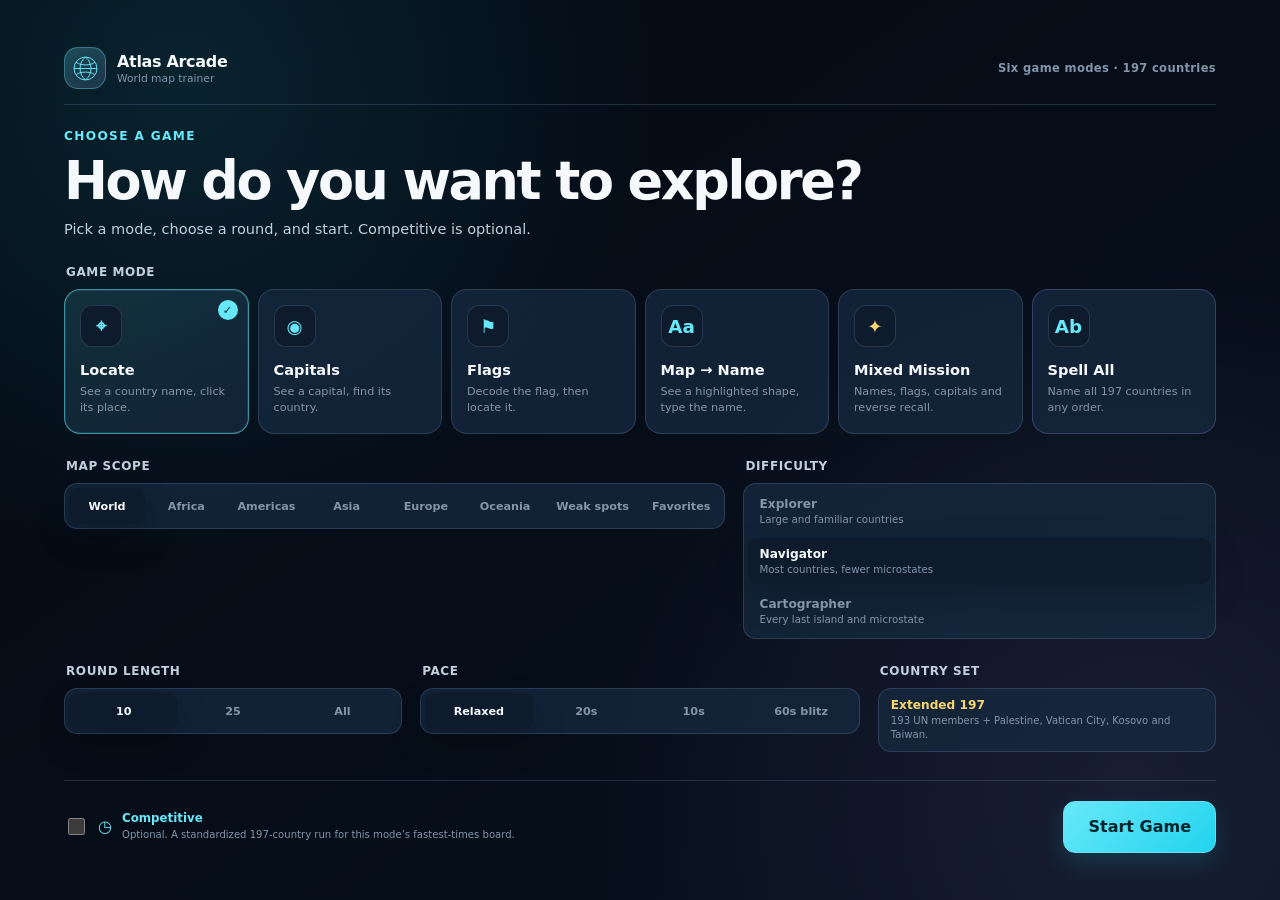
==== standalone.html @ a26f0a74 "Add files via upload Upload Atlas Arcade" ====
<!doctype html>

<html data-theme="dark" lang="en">
<head>
<meta charset="utf-8"/>
<meta content="width=device-width, initial-scale=1, viewport-fit=cover" name="viewport"/>
<meta content="#08111f" name="theme-color"/>
<meta content="Atlas Arcade is a polished world geography game with country, capital, flag, map-name, mixed and spell-all modes, plus optional fastest-time leaderboards for every mode." name="description"/>
<meta content="Atlas Arcade — Master the World Map" property="og:title"/>
<meta content="Locate, identify and spell every country. Play casually or compare your fastest complete times in any game mode." property="og:description"/>
<meta content="" property="og:image"/>
<title>Atlas Arcade — Master the World Map</title>
<link href="[data-uri]" rel="icon" type="image/svg+xml"/>
<style>
:root {
  color-scheme: dark;
  --bg: #07101d;
  --bg-deep: #040a13;
  --surface: rgba(13, 27, 45, 0.84);
  --surface-solid: #0d1b2d;
  --surface-2: rgba(22, 42, 65, 0.74);
  --surface-3: #162a41;
  --border: rgba(155, 189, 224, 0.18);
  --border-strong: rgba(167, 207, 245, 0.32);
  --text: #f6f9fc;
  --text-soft: #c2cfdd;
  --muted: #8295aa;
  --accent: #67e8f9;
  --accent-strong: #22d3ee;
  --accent-ink: #03232b;
  --gold: #f8d66d;
  --gold-strong: #f5bd38;
  --green: #64e6a4;
  --green-strong: #20c77a;
  --red: #ff7a8a;
  --red-strong: #f14f66;
  --purple: #b4a0ff;
  --ocean-1: #0b1e36;
  --ocean-2: #0b2637;
  --land: #27405a;
  --land-hover: #365873;
  --territory: #1b3047;
  --graticule: rgba(135, 181, 218, 0.11);
  --shadow: 0 24px 70px rgba(0, 0, 0, 0.34);
  --shadow-soft: 0 14px 35px rgba(0, 0, 0, 0.2);
  --radius-xl: 28px;
  --radius-lg: 20px;
  --radius-md: 14px;
  --radius-sm: 10px;
  --topbar-height: 76px;
  --max-width: 1680px;
  --focus: 0 0 0 3px rgba(103, 232, 249, 0.28);
  font-family: Inter, ui-sans-serif, system-ui, -apple-system, BlinkMacSystemFont, "Segoe UI", sans-serif;
}

html[data-theme="light"] {
  color-scheme: light;
  --bg: #eef5f7;
  --bg-deep: #dce9ee;
  --surface: rgba(255, 255, 255, 0.88);
  --surface-solid: #ffffff;
  --surface-2: rgba(237, 246, 249, 0.9);
  --surface-3: #e2eef2;
  --border: rgba(47, 88, 111, 0.15);
  --border-strong: rgba(47, 88, 111, 0.28);
  --text: #102331;
  --text-soft: #3b5465;
  --muted: #6c8190;
  --accent: #0e9fb8;
  --accent-strong: #067f97;
  --accent-ink: #ffffff;
  --gold: #d99c11;
  --gold-strong: #b77c00;
  --green: #189d65;
  --green-strong: #0c8150;
  --red: #d94259;
  --red-strong: #ba2f44;
  --purple: #7864d4;
  --ocean-1: #d7edf3;
  --ocean-2: #c8e7e8;
  --land: #8cafb4;
  --land-hover: #719ba1;
  --territory: #b5cdd0;
  --graticule: rgba(48, 91, 110, 0.13);
  --shadow: 0 24px 70px rgba(36, 71, 86, 0.16);
  --shadow-soft: 0 14px 35px rgba(36, 71, 86, 0.12);
  --focus: 0 0 0 3px rgba(14, 159, 184, 0.24);
}

* { box-sizing: border-box; }
[hidden] { display: none !important; }

html {
  min-height: 100%;
  background: var(--bg-deep);
  scroll-behavior: smooth;
}

body {
  min-height: 100vh;
  margin: 0;
  overflow-x: hidden;
  background:
    radial-gradient(circle at 15% 10%, rgba(34, 211, 238, 0.08), transparent 34rem),
    radial-gradient(circle at 85% 82%, rgba(180, 160, 255, 0.08), transparent 34rem),
    linear-gradient(145deg, var(--bg-deep), var(--bg));
  color: var(--text);
  -webkit-font-smoothing: antialiased;
}

button, input, select { font: inherit; }
button { color: inherit; }
button, label, summary, select { -webkit-tap-highlight-color: transparent; }

button:focus-visible,
input:focus-visible,
select:focus-visible,
summary:focus-visible,
[tabindex]:focus-visible {
  outline: none;
  box-shadow: var(--focus);
}

button:disabled {
  cursor: not-allowed;
  opacity: 0.48;
}

.sr-only {
  position: absolute !important;
  width: 1px !important;
  height: 1px !important;
  padding: 0 !important;
  margin: -1px !important;
  overflow: hidden !important;
  clip: rect(0, 0, 0, 0) !important;
  white-space: nowrap !important;
  border: 0 !important;
}

.skip-link {
  position: fixed;
  z-index: 1000;
  left: 16px;
  top: 12px;
  transform: translateY(-150%);
  border-radius: 10px;
  background: var(--surface-solid);
  color: var(--text);
  padding: 10px 14px;
  text-decoration: none;
  box-shadow: var(--shadow-soft);
}

.skip-link:focus { transform: translateY(0); }

.ambient {
  position: fixed;
  z-index: -1;
  width: 38rem;
  height: 38rem;
  border-radius: 50%;
  filter: blur(85px);
  pointer-events: none;
  opacity: 0.18;
}

.ambient-one {
  top: -18rem;
  left: -12rem;
  background: var(--accent-strong);
}

.ambient-two {
  right: -16rem;
  bottom: -20rem;
  background: var(--purple);
}

.topbar {
  position: sticky;
  z-index: 50;
  top: 0;
  display: grid;
  grid-template-columns: minmax(230px, 1fr) auto minmax(230px, 1fr);
  align-items: center;
  min-height: var(--topbar-height);
  padding: 10px clamp(16px, 3vw, 44px);
  border-bottom: 1px solid var(--border);
  background: color-mix(in srgb, var(--bg) 78%, transparent);
  backdrop-filter: blur(20px) saturate(145%);
}

.brand {
  display: inline-flex;
  align-items: center;
  justify-self: start;
  gap: 11px;
  min-width: 0;
  border: 0;
  background: transparent;
  cursor: pointer;
  text-align: left;
  padding: 4px;
  border-radius: 13px;
}

.brand-mark {
  display: grid;
  flex: 0 0 auto;
  width: 42px;
  height: 42px;
  place-items: center;
  border: 1px solid rgba(103, 232, 249, 0.36);
  border-radius: 14px;
  background: linear-gradient(145deg, rgba(103, 232, 249, 0.2), rgba(180, 160, 255, 0.12));
  box-shadow: inset 0 0 20px rgba(103, 232, 249, 0.09);
}

.brand-mark svg {
  width: 29px;
  fill: none;
  stroke: var(--accent);
  stroke-width: 1.6;
}

.brand strong,
.brand small { display: block; }
.brand strong { font-size: 1.03rem; letter-spacing: -0.02em; }
.brand small { margin-top: 1px; color: var(--muted); font-size: 0.72rem; }

.primary-nav {
  display: flex;
  align-items: center;
  justify-content: center;
  gap: 4px;
  padding: 4px;
  border: 1px solid var(--border);
  border-radius: 14px;
  background: var(--surface-2);
}

.nav-button {
  min-width: 78px;
  border: 0;
  border-radius: 10px;
  background: transparent;
  color: var(--muted);
  cursor: pointer;
  padding: 9px 14px;
  font-size: 0.87rem;
  font-weight: 750;
  transition: 160ms ease;
}

.nav-button:hover { color: var(--text); }
.nav-button.is-active {
  background: var(--surface-solid);
  color: var(--text);
  box-shadow: var(--shadow-soft);
}

.top-actions {
  display: flex;
  align-items: center;
  justify-self: end;
  gap: 7px;
}

.icon-button,
.map-tool,
.modal-close,
.star-button {
  display: inline-grid;
  place-items: center;
  border: 1px solid var(--border);
  background: var(--surface-2);
  cursor: pointer;
  transition: 150ms ease;
}

.icon-button {
  width: 38px;
  height: 38px;
  border-radius: 12px;
}

.icon-button:hover,
.map-tool:hover,
.modal-close:hover,
.star-button:hover {
  border-color: var(--border-strong);
  background: var(--surface-3);
  transform: translateY(-1px);
}

.icon-button svg {
  width: 19px;
  height: 19px;
  fill: none;
  stroke: currentColor;
  stroke-linecap: round;
  stroke-linejoin: round;
  stroke-width: 1.8;
}

.icon-sound-off,
.icon-sun { display: none; }
body.is-muted .icon-sound-on { display: none; }
body.is-muted .icon-sound-off { display: block; }
html[data-theme="light"] .icon-moon { display: none; }
html[data-theme="light"] .icon-sun { display: block; }

.run-pill {
  display: flex;
  align-items: center;
  gap: 10px;
  min-height: 38px;
  padding: 7px 12px;
  border: 1px solid var(--border);
  border-radius: 12px;
  background: var(--surface-2);
  color: var(--muted);
  font-size: 0.75rem;
}
.run-pill strong { color: var(--accent); font-size: 0.92rem; }

.app-shell {
  width: min(var(--max-width), 100%);
  margin: 0 auto;
  padding: clamp(14px, 2vw, 30px) clamp(12px, 2.4vw, 40px) 38px;
}

.game-layout {
  display: grid;
  grid-template-columns: minmax(300px, 370px) minmax(0, 1fr);
  gap: clamp(14px, 1.8vw, 26px);
  min-height: calc(100vh - var(--topbar-height) - 68px);
}

.glass-card {
  border: 1px solid var(--border);
  background: linear-gradient(155deg, var(--surface), color-mix(in srgb, var(--surface-solid) 80%, transparent));
  box-shadow: var(--shadow);
  backdrop-filter: blur(18px) saturate(120%);
}

.mission-panel {
  position: relative;
  align-self: stretch;
  min-height: 680px;
  overflow: hidden;
  border-radius: var(--radius-xl);
  padding: clamp(20px, 2vw, 30px);
}

.mission-panel::before {
  position: absolute;
  top: -8rem;
  right: -8rem;
  width: 18rem;
  height: 18rem;
  border-radius: 50%;
  background: radial-gradient(circle, rgba(103, 232, 249, 0.1), transparent 65%);
  content: "";
  pointer-events: none;
}

.mission-topline,
.section-head,
.footer-copy,
.accuracy-row,
.map-toolbar,
.study-country-head,
.country-card-head,
.setup-footer,
.modal-head,
.rank-card > div,
.mastery-overview > div,
.mastery-block > div,
.missed-section > div:first-child {
  display: flex;
  align-items: center;
  justify-content: space-between;
  gap: 12px;
}

.eyebrow-chip {
  display: inline-flex;
  align-items: center;
  width: max-content;
  border: 1px solid rgba(103, 232, 249, 0.24);
  border-radius: 999px;
  background: rgba(103, 232, 249, 0.1);
  color: var(--accent);
  padding: 6px 10px;
  font-size: 0.7rem;
  font-weight: 850;
  letter-spacing: 0.09em;
  text-transform: uppercase;
}

.text-button {
  border: 0;
  border-radius: 8px;
  background: transparent;
  color: var(--accent);
  cursor: pointer;
  padding: 5px 2px;
  font-size: 0.79rem;
  font-weight: 750;
}
.text-button:hover { text-decoration: underline; text-underline-offset: 3px; }

.score-grid {
  display: grid;
  grid-template-columns: repeat(4, 1fr);
  gap: 7px;
  margin-top: 18px;
}

.score-grid > div {
  min-width: 0;
  padding: 10px 8px;
  border: 1px solid var(--border);
  border-radius: 12px;
  background: var(--surface-2);
  text-align: center;
}

.score-grid span,
.score-grid strong { display: block; }
.score-grid span { color: var(--muted); font-size: 0.63rem; letter-spacing: 0.03em; text-transform: uppercase; }
.score-grid strong { margin-top: 4px; overflow: hidden; text-overflow: ellipsis; font-size: 0.92rem; }

.mission-copy { margin-top: clamp(30px, 5vh, 54px); }
.mission-kicker,
.modal-eyebrow {
  margin: 0 0 10px;
  color: var(--accent);
  font-size: 0.76rem;
  font-weight: 850;
  letter-spacing: 0.11em;
  text-transform: uppercase;
}

.mission-copy h1,
.study-intro h1 {
  margin: 0;
  font-size: clamp(1.65rem, 2.5vw, 2.55rem);
  line-height: 1.03;
  letter-spacing: -0.055em;
}

.mission-copy > p:last-child,
.study-intro p {
  margin: 15px 0 0;
  color: var(--text-soft);
  font-size: 0.93rem;
  line-height: 1.6;
}

.flag-prompt {
  display: none;
  width: max-content;
  margin: 3px 0 16px;
  font-size: clamp(4rem, 7vw, 6rem);
  line-height: 1;
  filter: drop-shadow(0 12px 20px rgba(0,0,0,.18));
}
.flag-prompt.is-visible { display: block; animation: flag-in 320ms ease both; }

.reverse-form,
.study-search { margin-top: 22px; }
.reverse-form label,
.study-search label {
  display: block;
  margin-bottom: 8px;
  color: var(--text-soft);
  font-size: 0.76rem;
  font-weight: 750;
}

.input-row {
  display: flex;
  align-items: stretch;
  gap: 8px;
}

input[type="text"],
input[list],
select {
  min-width: 0;
  width: 100%;
  border: 1px solid var(--border);
  border-radius: 12px;
  background: var(--surface-2);
  color: var(--text);
  padding: 12px 13px;
}

input::placeholder { color: color-mix(in srgb, var(--muted) 78%, transparent); }
select option { background: var(--surface-solid); color: var(--text); }

.keyboard-answer {
  margin-top: 14px;
  border-top: 1px solid var(--border);
  border-bottom: 1px solid var(--border);
  padding: 10px 0;
}
.keyboard-answer summary {
  color: var(--muted);
  cursor: pointer;
  font-size: 0.74rem;
  user-select: none;
}
.keyboard-answer[open] summary { margin-bottom: 10px; color: var(--text-soft); }

.primary-button,
.secondary-button,
.ghost-button,
.danger-button {
  border-radius: 12px;
  cursor: pointer;
  font-weight: 800;
  transition: transform 150ms ease, filter 150ms ease, border-color 150ms ease, background 150ms ease;
}

.primary-button:hover,
.secondary-button:hover,
.ghost-button:hover,
.danger-button:hover { transform: translateY(-1px); filter: brightness(1.04); }
.primary-button:active,
.secondary-button:active,
.ghost-button:active,
.danger-button:active { transform: translateY(0); }

.primary-button {
  border: 1px solid color-mix(in srgb, var(--accent-strong) 70%, white);
  background: linear-gradient(135deg, var(--accent), var(--accent-strong));
  color: var(--accent-ink);
  padding: 12px 16px;
  box-shadow: 0 10px 24px rgba(34, 211, 238, 0.15);
}

.secondary-button {
  border: 1px solid var(--border-strong);
  background: var(--surface-2);
  color: var(--text);
  padding: 11px 15px;
}

.ghost-button {
  border: 1px solid transparent;
  background: transparent;
  color: var(--muted);
  padding: 11px 14px;
}
.ghost-button:hover { border-color: var(--border); color: var(--text); }

.danger-button {
  border: 1px solid rgba(255, 122, 138, 0.35);
  background: rgba(255, 122, 138, 0.09);
  color: var(--red);
  padding: 11px 15px;
}

.compact { padding: 10px 13px; border-radius: 11px; white-space: nowrap; }
.large { min-height: 52px; padding-inline: 24px; }

.mission-actions {
  display: flex;
  align-items: center;
  gap: 8px;
  margin-top: 19px;
}
.mission-actions .secondary-button { flex: 1; }
.mission-actions small { margin-left: 5px; color: var(--muted); font-size: 0.66rem; }

.hint-box {
  margin-top: 13px;
  border: 1px solid rgba(248, 214, 109, 0.26);
  border-radius: 13px;
  background: rgba(248, 214, 109, 0.08);
  padding: 12px 13px;
  animation: slide-in 220ms ease both;
}
.hint-box strong { color: var(--gold); font-size: 0.72rem; text-transform: uppercase; letter-spacing: .08em; }
.hint-box p { margin: 5px 0 0; color: var(--text-soft); font-size: 0.82rem; line-height: 1.45; }

.feedback {
  display: grid;
  grid-template-columns: 9px minmax(0, 1fr);
  align-items: start;
  gap: 9px;
  min-height: 47px;
  margin-top: 15px;
  border: 1px solid var(--border);
  border-radius: 13px;
  background: color-mix(in srgb, var(--surface-2) 82%, transparent);
  padding: 12px;
}
.feedback-icon {
  width: 8px;
  height: 8px;
  margin-top: 5px;
  border-radius: 50%;
  background: var(--muted);
  box-shadow: 0 0 0 4px color-mix(in srgb, var(--muted) 15%, transparent);
}
.feedback p { margin: 0; color: var(--text-soft); font-size: 0.81rem; line-height: 1.45; }
.feedback.is-correct { border-color: rgba(100, 230, 164, 0.3); background: rgba(100, 230, 164, 0.07); }
.feedback.is-correct .feedback-icon { background: var(--green); box-shadow: 0 0 0 4px rgba(100, 230, 164, 0.14); }
.feedback.is-wrong { border-color: rgba(255, 122, 138, 0.3); background: rgba(255, 122, 138, 0.07); }
.feedback.is-wrong .feedback-icon { background: var(--red); box-shadow: 0 0 0 4px rgba(255, 122, 138, 0.14); }
.feedback.is-info .feedback-icon { background: var(--accent); box-shadow: 0 0 0 4px rgba(103, 232, 249, 0.14); }

.accuracy-row {
  margin-top: 16px;
  color: var(--muted);
  font-size: 0.72rem;
}
.accuracy-row .meter { flex: 1; }
.accuracy-row strong { min-width: 38px; color: var(--text-soft); text-align: right; }

.meter {
  height: 6px;
  overflow: hidden;
  border-radius: 999px;
  background: var(--surface-3);
}
.meter > span {
  display: block;
  width: 0;
  height: 100%;
  border-radius: inherit;
  background: linear-gradient(90deg, var(--accent-strong), var(--green));
  transition: width 350ms ease;
}
.meter.large { height: 8px; }
.meter.extra-large { height: 12px; }

.country-card {
  margin-top: 20px;
  border: 1px solid var(--border);
  border-radius: 18px;
  background: linear-gradient(145deg, var(--surface-2), color-mix(in srgb, var(--surface-3) 55%, transparent));
  padding: 16px;
  animation: card-in 300ms ease both;
}
.country-card-head { justify-content: flex-start; }
.country-flag { font-size: 2.5rem; line-height: 1; }
.country-card-head p,
.study-country-head p { margin: 0 0 3px; color: var(--muted); font-size: 0.68rem; text-transform: uppercase; letter-spacing: .08em; }
.country-card-head h2,
.study-country-head h2 { margin: 0; font-size: 1.08rem; line-height: 1.15; letter-spacing: -0.025em; }

.country-facts,
.study-facts {
  display: grid;
  grid-template-columns: 1fr 1fr;
  gap: 10px;
  margin: 14px 0 0;
}
.country-facts div,
.study-facts div {
  min-width: 0;
  border-top: 1px solid var(--border);
  padding-top: 9px;
}
.country-facts dt,
.study-facts dt { color: var(--muted); font-size: 0.64rem; text-transform: uppercase; letter-spacing: .05em; }
.country-facts dd,
.study-facts dd { margin: 4px 0 0; color: var(--text-soft); font-size: 0.77rem; line-height: 1.35; }
.capital-note { margin: 12px 0 0; color: var(--muted); font-size: 0.71rem; line-height: 1.45; }
.capital-note::before { content: "Note: "; color: var(--gold); font-weight: 800; }

.map-card {
  display: grid;
  grid-template-rows: auto minmax(0, 1fr) auto;
  min-width: 0;
  min-height: 680px;
  overflow: hidden;
  border-radius: var(--radius-xl);
}

.map-toolbar {
  padding: 16px 18px 13px;
  border-bottom: 1px solid var(--border);
}
.map-toolbar > div:first-child {
  display: grid;
  grid-template-columns: auto auto;
  justify-content: start;
  align-items: center;
  column-gap: 8px;
}
.map-toolbar strong { font-size: 0.85rem; }
.map-toolbar small { grid-column: 2; margin-top: 2px; color: var(--muted); font-size: 0.68rem; }
.map-status-dot {
  grid-row: 1 / span 2;
  width: 9px;
  height: 9px;
  border-radius: 50%;
  background: var(--muted);
  box-shadow: 0 0 0 4px color-mix(in srgb, var(--muted) 13%, transparent);
}
.map-status-dot.is-live { background: var(--green); box-shadow: 0 0 0 4px rgba(100, 230, 164, 0.13); }
.map-status-dot.is-study { background: var(--accent); box-shadow: 0 0 0 4px rgba(103, 232, 249, 0.13); }
.map-tools { display: flex; gap: 5px; }
.map-tool { width: 34px; height: 34px; border-radius: 10px; color: var(--text-soft); font-size: 1.05rem; }

.map-stage {
  position: relative;
  min-height: 560px;
  overflow: hidden;
  background:
    radial-gradient(circle at 50% 48%, rgba(103, 232, 249, 0.055), transparent 32rem),
    var(--ocean-1);
  isolation: isolate;
}

#worldMap {
  display: block;
  width: 100%;
  height: 100%;
  min-height: 560px;
  touch-action: none;
  cursor: grab;
  user-select: none;
}
#worldMap.is-dragging { cursor: grabbing; }
#worldMap.is-keyboard-focused { box-shadow: inset var(--focus); }

.ocean { fill: url(#oceanGradient); }
.ocean-stop-one { stop-color: var(--ocean-1); }
.ocean-stop-two { stop-color: var(--ocean-2); }

#mapViewport { transform-origin: 0 0; transition: transform 340ms cubic-bezier(.22,.8,.2,1); }
#worldMap.is-dragging #mapViewport,
#worldMap.is-pinching #mapViewport { transition: none; }

.graticule {
  fill: none;
  stroke: var(--graticule);
  stroke-width: 0.7;
  vector-effect: non-scaling-stroke;
  pointer-events: none;
}

.country,
.territory {
  vector-effect: non-scaling-stroke;
  stroke-linejoin: round;
  transition: fill 160ms ease, opacity 160ms ease, stroke 160ms ease, filter 160ms ease;
}

.country {
  fill: var(--land);
  stroke: color-mix(in srgb, var(--ocean-1) 78%, var(--text));
  stroke-width: 0.8;
  cursor: pointer;
}
.country:hover { fill: var(--land-hover); stroke: color-mix(in srgb, var(--accent) 48%, var(--ocean-1)); }
.country:focus-visible { outline: none; fill: var(--land-hover); stroke: var(--accent); stroke-width: 2; }
.territory { fill: var(--territory); stroke: color-mix(in srgb, var(--ocean-1) 85%, var(--text)); stroke-width: .7; }

.country.is-dimmed,
.country-marker.is-dimmed { opacity: 0.14; }
.country.is-solved { fill: color-mix(in srgb, var(--green-strong) 74%, var(--land)); }
.country.is-correct { fill: var(--green); stroke: color-mix(in srgb, var(--green) 75%, white); stroke-width: 1.8; filter: url(#countryGlow); }
.country.is-wrong { fill: var(--red); stroke: var(--red); stroke-width: 1.8; animation: wrong-pulse 420ms ease; }
.country.is-target { fill: var(--gold); stroke: color-mix(in srgb, var(--gold) 80%, white); stroke-width: 2; filter: url(#countryGlow); animation: target-pulse 1s ease-in-out infinite; }
.country.is-neighbor { fill: color-mix(in srgb, var(--purple) 65%, var(--land)); }
.country.is-selected-study { fill: var(--accent); stroke: color-mix(in srgb, var(--accent) 80%, white); stroke-width: 2; filter: url(#countryGlow); }
.country.is-favorite-study { stroke: var(--gold); stroke-width: 1.7; }

.country-marker {
  cursor: pointer;
  transition: opacity 150ms ease;
}
.marker-hit { fill: transparent; pointer-events: all; }
.marker-dot {
  fill: var(--gold);
  stroke: color-mix(in srgb, var(--gold) 78%, white);
  stroke-width: 1.4;
  vector-effect: non-scaling-stroke;
  filter: drop-shadow(0 0 4px rgba(248, 214, 109, 0.45));
  pointer-events: none;
}
.marker-ring {
  fill: none;
  stroke: rgba(248, 214, 109, 0.26);
  stroke-width: 1.2;
  vector-effect: non-scaling-stroke;
  pointer-events: none;
}
.country-marker:hover .marker-dot { fill: #fff2b4; }
.country-marker.is-solved .marker-dot { fill: var(--green); stroke: var(--green); }
.country-marker.is-correct .marker-dot,
.country-marker.is-selected-study .marker-dot { fill: var(--accent); stroke: white; }
.country-marker.is-wrong .marker-dot { fill: var(--red); stroke: var(--red); }
.country-marker.is-target .marker-dot { fill: var(--gold); stroke: white; animation: marker-pulse 850ms ease-in-out infinite; }
.country-marker.is-target .marker-ring { stroke: var(--gold); animation: ring-pulse 850ms ease-out infinite; }
.country-marker.is-neighbor .marker-dot { fill: var(--purple); }

.map-tooltip {
  position: absolute;
  z-index: 20;
  max-width: 220px;
  pointer-events: none;
  transform: translate(12px, 12px);
  border: 1px solid var(--border-strong);
  border-radius: 10px;
  background: color-mix(in srgb, var(--surface-solid) 92%, transparent);
  color: var(--text);
  padding: 8px 10px;
  box-shadow: var(--shadow-soft);
  backdrop-filter: blur(12px);
  font-size: 0.73rem;
}

.map-callout {
  position: absolute;
  z-index: 15;
  left: 18px;
  top: 18px;
  display: flex;
  align-items: center;
  gap: 10px;
  max-width: 300px;
  border: 1px solid var(--border-strong);
  border-radius: 14px;
  background: color-mix(in srgb, var(--surface-solid) 88%, transparent);
  padding: 10px 12px;
  box-shadow: var(--shadow-soft);
  backdrop-filter: blur(14px);
  animation: slide-in 250ms ease both;
}
.map-callout > span { font-size: 1.8rem; }
.map-callout strong,
.map-callout small { display: block; }
.map-callout strong { font-size: 0.83rem; }
.map-callout small { margin-top: 2px; color: var(--muted); font-size: 0.67rem; }

.tiny-country-note {
  position: absolute;
  z-index: 11;
  left: 50%;
  bottom: 45px;
  transform: translateX(-50%);
  width: max-content;
  max-width: calc(100% - 32px);
  border: 1px solid rgba(248, 214, 109, 0.25);
  border-radius: 999px;
  background: color-mix(in srgb, var(--surface-solid) 87%, transparent);
  color: var(--text-soft);
  padding: 7px 11px;
  box-shadow: var(--shadow-soft);
  backdrop-filter: blur(12px);
  font-size: 0.67rem;
}
.tiny-country-note span { color: var(--gold); font-size: 1rem; vertical-align: -1px; }

.map-legend {
  position: absolute;
  z-index: 10;
  right: 15px;
  bottom: 13px;
  display: flex;
  flex-wrap: wrap;
  justify-content: flex-end;
  gap: 10px;
  color: var(--muted);
  font-size: 0.62rem;
  pointer-events: none;
}
.map-legend span { display: flex; align-items: center; gap: 5px; }
.map-legend i { display: inline-block; width: 8px; height: 8px; border-radius: 3px; }
.legend-current { background: var(--gold); }
.legend-correct { background: var(--green); }
.legend-marker { border-radius: 50% !important; background: var(--gold); box-shadow: 0 0 0 2px rgba(248, 214, 109, 0.2); }

.map-footer { padding: 12px 18px 14px; border-top: 1px solid var(--border); }
.progress-track { height: 7px; overflow: hidden; border-radius: 999px; background: var(--surface-3); }
.progress-track span { display: block; width: 0; height: 100%; border-radius: inherit; background: linear-gradient(90deg, var(--accent-strong), var(--green)); transition: width 300ms ease; }
.footer-copy { margin-top: 8px; color: var(--muted); font-size: 0.68rem; }

.study-panel { position: relative; z-index: 1; }
.study-intro { margin-top: 30px; }
.filter-pills { display: flex; flex-wrap: wrap; gap: 6px; margin-top: 14px; }
.filter-pills button {
  border: 1px solid var(--border);
  border-radius: 999px;
  background: var(--surface-2);
  color: var(--muted);
  cursor: pointer;
  padding: 7px 10px;
  font-size: 0.68rem;
  font-weight: 750;
}
.filter-pills button:hover { color: var(--text); }
.filter-pills button.is-active { border-color: rgba(103, 232, 249, 0.4); background: rgba(103, 232, 249, 0.1); color: var(--accent); }

.study-country {
  min-height: 325px;
  margin-top: 18px;
  border: 1px solid var(--border);
  border-radius: 18px;
  background: var(--surface-2);
  padding: 17px;
}
.study-placeholder {
  display: grid;
  min-height: 290px;
  place-items: center;
  align-content: center;
  gap: 12px;
  color: var(--muted);
  text-align: center;
}
.study-placeholder span { font-size: 2.8rem; color: var(--accent); opacity: .75; }
.study-placeholder p { max-width: 220px; margin: 0; font-size: .82rem; line-height: 1.5; }
.study-country-head { justify-content: flex-start; }
.study-flag { font-size: 3.1rem; line-height: 1; }
.study-country-head .star-button { margin-left: auto; }
.star-button { width: 36px; height: 36px; border-radius: 11px; color: var(--gold); font-size: 1.3rem; }
.star-button.is-favorite { background: rgba(248,214,109,.12); }
.study-facts { margin-top: 16px; }
.mastery-block { margin-top: 17px; border-top: 1px solid var(--border); padding-top: 14px; }
.mastery-block > div:first-child { margin-bottom: 8px; color: var(--muted); font-size: .7rem; }
.mastery-block strong { color: var(--text-soft); }
.mastery-block p { margin: 8px 0 0; color: var(--muted); font-size: .7rem; line-height: 1.45; }
.study-actions { display: flex; gap: 8px; margin-top: 15px; }
.study-actions > * { flex: 1; }

.modal {
  width: min(980px, calc(100% - 28px));
  max-height: calc(100vh - 32px);
  overflow: auto;
  border: 1px solid var(--border-strong);
  border-radius: 25px;
  background: color-mix(in srgb, var(--surface-solid) 96%, transparent);
  color: var(--text);
  padding: clamp(20px, 3vw, 34px);
  box-shadow: 0 30px 100px rgba(0,0,0,.48);
  backdrop-filter: blur(26px) saturate(140%);
}
.modal::backdrop { background: rgba(2, 7, 13, 0.72); backdrop-filter: blur(9px); }
.modal[open] { animation: modal-in 220ms ease both; }
.modal-head { align-items: flex-start; }
.modal-head h2 { margin: 0; font-size: clamp(1.55rem, 3vw, 2.4rem); letter-spacing: -.045em; line-height: 1.05; }
.modal-head p:last-child { max-width: 680px; margin: 10px 0 0; color: var(--text-soft); font-size: .86rem; line-height: 1.55; }
.modal-close { flex: 0 0 auto; width: 38px; height: 38px; border-radius: 12px; color: var(--muted); font-size: 1.5rem; }

.setup-modal { width: min(1120px, calc(100% - 28px)); }
.setup-modal fieldset { min-width: 0; margin: 25px 0 0; border: 0; padding: 0; }
.setup-modal legend { margin-bottom: 10px; color: var(--text-soft); font-size: .75rem; font-weight: 850; letter-spacing: .05em; text-transform: uppercase; }
.mode-grid { display: grid; grid-template-columns: repeat(6, minmax(0, 1fr)); gap: 9px; }
.mode-card { position: relative; display: grid; min-height: 145px; align-content: start; border: 1px solid var(--border); border-radius: 16px; background: var(--surface-2); cursor: pointer; padding: 15px; transition: 160ms ease; }
.mode-card:hover { transform: translateY(-2px); border-color: var(--border-strong); }
.mode-card input { position: absolute; opacity: 0; pointer-events: none; }
.mode-card:has(input:checked) { border-color: rgba(103,232,249,.55); background: linear-gradient(145deg, rgba(103,232,249,.12), var(--surface-2)); box-shadow: inset 0 0 0 1px rgba(103,232,249,.12); }
.mode-card:has(input:checked)::after { position: absolute; top: 10px; right: 10px; display: grid; width: 20px; height: 20px; place-items: center; border-radius: 50%; background: var(--accent); color: var(--accent-ink); content: "✓"; font-size: .7rem; font-weight: 900; }
.mode-symbol { display: grid; width: 42px; height: 42px; place-items: center; margin-bottom: 14px; border: 1px solid var(--border); border-radius: 12px; background: var(--surface-solid); color: var(--accent); font-size: 1.15rem; font-weight: 900; }
.mode-card strong { font-size: .91rem; }
.mode-card small { margin-top: 6px; color: var(--muted); font-size: .7rem; line-height: 1.42; }
.featured-mode .mode-symbol { color: var(--gold); }

.setup-columns { display: grid; grid-template-columns: 1.4fr 1fr; gap: 18px; }
.setup-columns.three { grid-template-columns: 1fr 1.3fr 1fr; }
.segmented { display: flex; padding: 4px; border: 1px solid var(--border); border-radius: 13px; background: var(--surface-2); }
.segmented.wrap { flex-wrap: wrap; gap: 3px; }
.segmented label { flex: 1; min-width: max-content; cursor: pointer; }
.segmented input { position: absolute; opacity: 0; pointer-events: none; }
.segmented span { display: grid; min-height: 36px; place-items: center; border-radius: 9px; color: var(--muted); padding: 7px 10px; font-size: .7rem; font-weight: 800; text-align: center; transition: 150ms ease; }
.segmented input:checked + span { background: var(--surface-solid); color: var(--text); box-shadow: var(--shadow-soft); }
.segmented.stacked { display: grid; gap: 4px; }
.segmented.stacked label { min-width: 0; }
.segmented.stacked span { display: block; min-height: 0; padding: 9px 11px; text-align: left; }
.segmented.stacked strong,
.segmented.stacked small { display: block; }
.segmented.stacked strong { font-size: .76rem; }
.segmented.stacked small { margin-top: 2px; color: var(--muted); font-size: .64rem; font-weight: 500; }
.set-note { display: grid; min-height: 45px; align-content: center; border: 1px solid var(--border); border-radius: 13px; background: var(--surface-2); padding: 9px 12px; }
.set-note strong { color: var(--gold); font-size: .76rem; }
.set-note small { margin-top: 2px; color: var(--muted); font-size: .63rem; line-height: 1.35; }
.setup-footer { margin-top: 28px; padding-top: 20px; border-top: 1px solid var(--border); }
.results-modal { width: min(760px, calc(100% - 28px)); position: relative; overflow: hidden; }
.results-burst { position: absolute; right: -45px; top: -70px; color: var(--gold); font-size: 12rem; opacity: .055; transform: rotate(18deg); pointer-events: none; }
.results-grid,
.stats-overview { display: grid; grid-template-columns: repeat(4, 1fr); gap: 9px; margin-top: 25px; }
.results-grid > div,
.stats-overview > div { border: 1px solid var(--border); border-radius: 14px; background: var(--surface-2); padding: 13px; }
.results-grid span,
.results-grid strong,
.stats-overview span,
.stats-overview strong { display: block; }
.results-grid span,
.stats-overview span { color: var(--muted); font-size: .66rem; }
.results-grid strong,
.stats-overview strong { margin-top: 6px; font-size: 1.2rem; }
.rank-card { margin-top: 15px; border: 1px solid rgba(103,232,249,.24); border-radius: 15px; background: rgba(103,232,249,.07); padding: 14px; }
.rank-card span { color: var(--muted); font-size: .67rem; }
.rank-card strong { color: var(--accent); font-size: .93rem; }
.rank-card p { margin: 7px 0 0; color: var(--text-soft); font-size: .77rem; line-height: 1.45; }
.missed-section { margin-top: 20px; }
.missed-section h3 { margin: 0; font-size: .88rem; }
.missed-section > div:first-child span { color: var(--muted); font-size: .7rem; }
.chip-list { display: flex; flex-wrap: wrap; gap: 6px; margin-top: 10px; }
.chip-list button,
.chip-list span { border: 1px solid var(--border); border-radius: 999px; background: var(--surface-2); color: var(--text-soft); padding: 6px 9px; font-size: .68rem; }
.chip-list button { cursor: pointer; }
.results-actions { display: flex; flex-wrap: wrap; gap: 8px; margin-top: 24px; }

.stats-modal { width: min(1000px, calc(100% - 28px)); }
.stats-overview { grid-template-columns: repeat(6, 1fr); }
.stats-overview strong { font-size: 1.05rem; }
.mastery-overview { margin-top: 15px; border: 1px solid var(--border); border-radius: 15px; background: var(--surface-2); padding: 14px; }
.mastery-overview h3 { margin: 0; font-size: .82rem; }
.mastery-overview > div:first-child strong { color: var(--accent); }
.mastery-overview p { margin: 9px 0 0; color: var(--muted); font-size: .7rem; }
.stats-columns { display: grid; grid-template-columns: 1.1fr 1fr; gap: 22px; margin-top: 24px; }
.section-head h3 { margin: 0; font-size: .9rem; }
.section-head > span { color: var(--muted); font-size: .7rem; }
.weak-list { display: grid; gap: 7px; margin-top: 10px; }
.weak-item { display: grid; grid-template-columns: auto minmax(0,1fr) auto; align-items: center; gap: 9px; border: 1px solid var(--border); border-radius: 12px; background: var(--surface-2); padding: 9px; }
.weak-item .flag { font-size: 1.35rem; }
.weak-item strong,
.weak-item small { display: block; }
.weak-item strong { font-size: .74rem; }
.weak-item small { margin-top: 2px; color: var(--muted); font-size: .63rem; }
.weak-item button { border: 0; background: transparent; color: var(--accent); cursor: pointer; font-size: .68rem; font-weight: 800; }
.empty-state { border: 1px dashed var(--border-strong); border-radius: 13px; color: var(--muted); padding: 18px; text-align: center; font-size: .74rem; line-height: 1.45; }
.achievement-grid { display: grid; grid-template-columns: 1fr 1fr; gap: 8px; margin-top: 10px; }
.achievement { display: grid; grid-template-columns: auto 1fr; gap: 9px; border: 1px solid var(--border); border-radius: 12px; background: var(--surface-2); padding: 10px; opacity: .46; }
.achievement.is-unlocked { border-color: rgba(248,214,109,.26); background: rgba(248,214,109,.07); opacity: 1; }
.achievement-icon { display: grid; width: 31px; height: 31px; place-items: center; border-radius: 9px; background: var(--surface-solid); color: var(--gold); }
.achievement strong,
.achievement small { display: block; }
.achievement strong { font-size: .7rem; }
.achievement small { margin-top: 3px; color: var(--muted); font-size: .61rem; line-height: 1.35; }
.data-actions { display: flex; justify-content: flex-end; gap: 8px; margin-top: 24px; padding-top: 18px; border-top: 1px solid var(--border); }

.help-modal { width: min(600px, calc(100% - 28px)); }
.shortcut-grid { display: grid; grid-template-columns: 1fr 1fr; gap: 9px; margin-top: 23px; }
.shortcut-grid > div { display: grid; grid-template-columns: 42px 1fr; align-items: center; gap: 9px; border: 1px solid var(--border); border-radius: 12px; background: var(--surface-2); padding: 9px; }
kbd { display: grid; min-width: 32px; height: 30px; place-items: center; border: 1px solid var(--border-strong); border-bottom-width: 3px; border-radius: 8px; background: var(--surface-solid); color: var(--text); font-family: inherit; font-size: .72rem; font-weight: 850; }
.shortcut-grid span { color: var(--text-soft); font-size: .73rem; }
.help-note { margin: 16px 0 0; color: var(--muted); font-size: .72rem; line-height: 1.5; }

.toast-region { position: fixed; z-index: 200; right: 20px; bottom: 20px; display: grid; gap: 8px; width: min(360px, calc(100% - 40px)); pointer-events: none; }
.toast { border: 1px solid var(--border-strong); border-radius: 13px; background: color-mix(in srgb, var(--surface-solid) 94%, transparent); color: var(--text-soft); padding: 11px 13px; box-shadow: var(--shadow); backdrop-filter: blur(18px); font-size: .75rem; line-height: 1.4; animation: toast-in 250ms ease both; }
.toast.is-achievement { border-color: rgba(248,214,109,.35); color: var(--gold); }
.toast.is-error { border-color: rgba(255,122,138,.35); color: var(--red); }
.toast.is-leaving { animation: toast-out 220ms ease both; }

#confettiCanvas { position: fixed; z-index: 190; inset: 0; width: 100%; height: 100%; pointer-events: none; }

body.is-study .map-legend .legend-current { background: var(--accent); }
body.is-study .map-legend span:first-child::after { content: ""; }
body.is-study .mission-panel { min-height: 760px; }
body.has-active-game .map-status-dot { background: var(--green); }

@keyframes modal-in { from { opacity: 0; transform: translateY(10px) scale(.985); } to { opacity: 1; transform: none; } }
@keyframes flag-in { from { opacity: 0; transform: translateY(7px) scale(.92); } to { opacity: 1; transform: none; } }
@keyframes card-in { from { opacity: 0; transform: translateY(8px); } to { opacity: 1; transform: none; } }
@keyframes slide-in { from { opacity: 0; transform: translateY(-4px); } to { opacity: 1; transform: none; } }
@keyframes wrong-pulse { 0%,100% { filter: none; } 50% { filter: brightness(1.3); } }
@keyframes target-pulse { 0%,100% { filter: url(#countryGlow); opacity: 1; } 50% { filter: url(#countryGlow); opacity: .72; } }
@keyframes marker-pulse { 0%,100% { opacity: 1; } 50% { opacity: .45; } }
@keyframes ring-pulse { 0% { opacity: 1; transform: scale(.8); transform-origin: center; } 100% { opacity: 0; transform: scale(1.8); transform-origin: center; } }
@keyframes toast-in { from { opacity: 0; transform: translateX(15px); } to { opacity: 1; transform: none; } }
@keyframes toast-out { to { opacity: 0; transform: translateX(15px); } }

@media (max-width: 1180px) {
  /* A backdrop-filter creates a containing block for fixed descendants in
     Chromium. Disable it here so the mobile nav actually anchors to the viewport. */
  .topbar { grid-template-columns: 1fr auto; backdrop-filter: none; background: color-mix(in srgb, var(--bg) 94%, transparent); }
  .primary-nav { position: fixed; z-index: 60; left: 50%; bottom: max(10px, env(safe-area-inset-bottom)); transform: translateX(-50%); box-shadow: var(--shadow); }
  .game-layout { grid-template-columns: minmax(280px, 340px) minmax(0, 1fr); }
  .score-grid { grid-template-columns: 1fr 1fr; }
  .mode-grid { grid-template-columns: repeat(3, 1fr); }
  .stats-overview { grid-template-columns: repeat(3, 1fr); }
  body { padding-bottom: 72px; }
}

@media (max-width: 900px) {
  .topbar { padding-inline: 14px; }
  .brand small { display: none; }
  .run-pill { display: none !important; }
  .game-layout { grid-template-columns: 1fr; }
  .mission-panel { min-height: auto; }
  .map-card { min-height: 640px; }
  .map-stage, #worldMap { min-height: 520px; }
  .mission-copy { margin-top: 26px; }
  .mission-copy h1, .study-intro h1 { font-size: clamp(1.65rem, 6vw, 2.3rem); }
  .country-card { display: grid; grid-template-columns: 1fr; }
  .setup-columns, .setup-columns.three { grid-template-columns: 1fr; gap: 0; }
  .stats-columns { grid-template-columns: 1fr; }
  .setup-footer { align-items: stretch; flex-direction: column; }
  .setup-footer .primary-button { width: 100%; }
}

@media (max-width: 640px) {
  :root { --topbar-height: 64px; }
  .topbar { min-height: 64px; }
  .brand-mark { width: 36px; height: 36px; border-radius: 11px; }
  .brand-mark svg { width: 25px; }
  .brand strong { font-size: .91rem; }
  .top-actions { gap: 4px; }
  .icon-button { width: 35px; height: 35px; border-radius: 10px; }
  .desktop-only { display: none !important; }
  .app-shell { padding: 10px 8px 28px; }
  .game-layout { gap: 10px; }
  .mission-panel, .map-card { border-radius: 20px; }
  .mission-panel { padding: 18px; }
  .map-card { min-height: 420px; }
  .map-stage, #worldMap { min-height: 300px; }
  .map-toolbar { padding: 12px; }
  .map-toolbar small { display: none; }
  .map-footer { padding: 10px 12px 12px; }
  .map-legend { display: none; }
  .map-callout { left: 10px; top: 10px; max-width: calc(100% - 20px); }
  .score-grid { grid-template-columns: repeat(4, 1fr); }
  .score-grid > div { padding: 8px 4px; }
  .score-grid span { font-size: .55rem; }
  .score-grid strong { font-size: .78rem; }
  .mission-copy { margin-top: 24px; }
  .mission-copy > p:last-child { font-size: .85rem; }
  .mission-actions { align-items: stretch; }
  .country-facts, .study-facts { gap: 8px; }
  .study-actions { flex-direction: column; }
  .modal { width: calc(100% - 16px); max-height: calc(100vh - 16px); border-radius: 20px; padding: 18px; }
  .modal-head h2 { font-size: 1.6rem; }
  .modal-head p:last-child { font-size: .78rem; }
  .mode-grid { grid-template-columns: 1fr 1fr; }
  .mode-card { min-height: 126px; padding: 12px; }
  .mode-symbol { width: 36px; height: 36px; margin-bottom: 10px; }
  .featured-mode { grid-column: 1 / -1; min-height: 108px; }
  .segmented.wrap label { min-width: 30%; }
  .results-grid, .stats-overview { grid-template-columns: 1fr 1fr; }
  .results-actions > * { flex: 1 1 45%; }
  .achievement-grid { grid-template-columns: 1fr; }
  .shortcut-grid { grid-template-columns: 1fr; }
  .data-actions { flex-direction: column; }
  .data-actions > * { width: 100%; }
  .primary-nav { width: calc(100% - 28px); justify-content: center; }
  .nav-button { flex: 1; min-width: 0; }
}

@media (max-width: 420px) {
  .brand > span:last-child { display: none; }
  .mode-card { min-height: 132px; }
  .featured-mode { min-height: 108px; }
  .score-grid { grid-template-columns: 1fr 1fr; }
  .country-facts, .study-facts { grid-template-columns: 1fr; }
  .map-tools { gap: 3px; }
  .map-tool { width: 31px; height: 31px; }
  .input-row { flex-direction: column; }
  .keyboard-answer .input-row { flex-direction: row; }
}

@media (max-width: 350px) {
  .mode-grid { grid-template-columns: 1fr; }
  .featured-mode { grid-column: auto; }
}

@media (prefers-reduced-motion: reduce) {
  *, *::before, *::after {
    scroll-behavior: auto !important;
    animation-duration: 0.001ms !important;
    animation-iteration-count: 1 !important;
    transition-duration: 0.001ms !important;
  }
}

/* --------------------------------------------------------------------------
   Classic layout, speed sprints, flags, accounts, and phone play
   -------------------------------------------------------------------------- */

:root {
  --flag-sprite-url: none;
}

.account-button {
  display: inline-flex;
  align-items: center;
  gap: 7px;
  min-height: 38px;
  max-width: 150px;
  border: 1px solid var(--border);
  border-radius: 12px;
  background: var(--surface-2);
  color: var(--text-soft);
  cursor: pointer;
  padding: 7px 10px;
  font-size: .72rem;
  font-weight: 800;
}
.account-button:hover { border-color: var(--border-strong); background: var(--surface-3); }
.account-button.is-signed-in { border-color: rgba(100,230,164,.32); color: var(--green); }
.account-button svg { flex: 0 0 auto; width: 17px; height: 17px; fill: none; stroke: currentColor; stroke-width: 1.8; }
.account-button span { overflow: hidden; text-overflow: ellipsis; white-space: nowrap; }

.mission-top-actions { display: flex; align-items: center; gap: 9px; }
.panel-toggle {
  display: grid;
  width: 31px;
  height: 31px;
  place-items: center;
  border: 1px solid var(--border);
  border-radius: 9px;
  background: var(--surface-2);
  color: var(--text-soft);
  cursor: pointer;
  font-size: 1.15rem;
  line-height: 1;
}
.panel-toggle:hover { border-color: var(--border-strong); background: var(--surface-3); color: var(--text); }

.flag-art {
  display: inline-block;
  flex: 0 0 auto;
  width: 48px;
  aspect-ratio: 4 / 3;
  overflow: hidden;
  border: 1px solid rgba(255,255,255,.18);
  border-radius: 5px;
  background-color: rgba(255,255,255,.06);
  background-image: var(--flag-sprite-url);
  background-repeat: no-repeat;
  background-size: 1400% 1500%;
  box-shadow: 0 5px 14px rgba(0,0,0,.2);
  vertical-align: middle;
}
.flag-art-inline { width: 22px; border-radius: 3px; box-shadow: none; }
.flag-prompt {
  width: auto;
  min-height: 0;
  margin: 4px 0 17px;
  filter: none;
}
.flag-prompt .flag-art {
  width: clamp(116px, 12vw, 178px);
  border-radius: 9px;
  box-shadow: 0 14px 30px rgba(0,0,0,.26);
}
.country-flag .flag-art { width: 52px; border-radius: 6px; }
.study-flag .flag-art { width: 68px; border-radius: 7px; }
.map-callout .flag-art { width: 38px; border-radius: 4px; }
.weak-item .flag-art { width: 34px; }

.sprint-badge {
  display: flex;
  align-items: center;
  gap: 9px;
  margin-top: 12px;
  border: 1px solid rgba(248,214,109,.27);
  border-radius: 12px;
  background: rgba(248,214,109,.075);
  color: var(--gold);
  padding: 8px 10px;
}
.sprint-badge > span { font-size: 1.05rem; }
.sprint-badge p,
.sprint-badge strong,
.sprint-badge small { display: block; margin: 0; }
.sprint-badge strong { font-size: .7rem; letter-spacing: .04em; text-transform: uppercase; }
.sprint-badge small { margin-top: 2px; color: var(--muted); font-size: .61rem; }

.spell-form { margin-top: 18px; }
.spell-form > label { display: block; margin-bottom: 8px; color: var(--text-soft); font-size: .76rem; font-weight: 750; }
.spell-progress-row { display: flex; justify-content: space-between; gap: 10px; margin: 11px 1px 7px; color: var(--muted); font-size: .68rem; }
.spell-progress-row strong { color: var(--accent); }
.spell-recent { display: flex; flex-wrap: wrap; gap: 5px; min-height: 28px; max-height: 78px; margin-top: 11px; overflow: hidden; }
.spell-recent span { display: inline-flex; align-items: center; gap: 5px; border: 1px solid var(--border); border-radius: 999px; background: var(--surface-2); color: var(--text-soft); padding: 4px 7px 4px 5px; font-size: .62rem; }

.sprint-choice {
  display: grid;
  grid-template-columns: auto auto minmax(0,1fr);
  align-items: center;
  gap: 10px;
  flex: 1;
  min-width: min(100%, 430px);
  border: 1px solid rgba(248,214,109,.25);
  border-radius: 14px;
  background: rgba(248,214,109,.065);
  cursor: pointer;
  padding: 11px 13px;
}
.sprint-choice input { width: 17px; height: 17px; accent-color: var(--gold); }
.sprint-choice-mark { color: var(--gold); }
.sprint-choice strong,
.sprint-choice small { display: block; }
.sprint-choice strong { color: var(--gold); font-size: .76rem; }
.sprint-choice small { margin-top: 3px; color: var(--muted); font-size: .64rem; line-height: 1.35; }
.setup-lock-note { margin: 14px 0 0; border-left: 3px solid var(--gold); border-radius: 0 9px 9px 0; background: rgba(248,214,109,.07); color: var(--text-soft); padding: 9px 11px; font-size: .7rem; line-height: 1.45; }
.setup-modal.has-locked-rules .setup-columns { opacity: .52; }
.spelling-mode { border-color: rgba(180,160,255,.24); }

.sprint-result-card { margin-top: 15px; border: 1px solid rgba(248,214,109,.26); border-radius: 16px; background: rgba(248,214,109,.07); padding: 14px; }
.sprint-result-head { display: flex; align-items: center; justify-content: space-between; gap: 12px; }
.sprint-result-head span,
.sprint-result-stats span { display: block; color: var(--muted); font-size: .64rem; }
.sprint-result-head strong { display: block; margin-top: 3px; color: var(--gold); font-size: 1.55rem; }
.sprint-result-mode { border: 1px solid rgba(248,214,109,.28); border-radius: 999px; color: var(--gold) !important; padding: 5px 8px; font-weight: 800; }
.sprint-result-stats { display: grid; grid-template-columns: repeat(3,1fr); gap: 7px; margin-top: 12px; }
.sprint-result-stats > div { border: 1px solid var(--border); border-radius: 10px; background: var(--surface-2); padding: 8px; }
.sprint-result-stats strong { display: block; margin-top: 4px; font-size: .82rem; }
.submission-status { min-height: 1.2em; margin: 11px 0 0; color: var(--muted); font-size: .68rem; line-height: 1.4; }
.submission-status.is-success { color: var(--green); }
.submission-status.is-error { color: var(--red); }

.leaderboard-modal { width: min(1040px, calc(100% - 28px)); }
.leaderboard-mode-tabs,
.account-tabs { display: flex; flex-wrap: wrap; gap: 6px; margin-top: 20px; }
.leaderboard-mode-tabs button,
.account-tabs button { border: 1px solid var(--border); border-radius: 10px; background: var(--surface-2); color: var(--muted); cursor: pointer; padding: 8px 11px; font-size: .7rem; font-weight: 800; }
.leaderboard-mode-tabs button:hover,
.account-tabs button:hover { border-color: var(--border-strong); color: var(--text); }
.leaderboard-mode-tabs button.is-active,
.account-tabs button.is-active { border-color: rgba(103,232,249,.35); background: rgba(103,232,249,.1); color: var(--accent); }
.leaderboard-controls { display: grid; grid-template-columns: minmax(180px,1fr) auto auto auto; align-items: end; gap: 8px; margin-top: 14px; }
.leaderboard-controls label > span { display: block; margin: 0 0 6px 2px; color: var(--muted); font-size: .64rem; font-weight: 750; }
.leaderboard-controls input,
.account-modal input[type="email"],
.account-modal input[type="password"],
.account-modal input[type="text"] { width: 100%; border: 1px solid var(--border); border-radius: 11px; background: var(--surface-2); color: var(--text); padding: 10px 12px; }
.leaderboard-status { min-height: 1.2em; margin: 13px 2px 8px; color: var(--muted); font-size: .68rem; }
.leaderboard-table-wrap { max-height: min(48vh, 460px); overflow: auto; border: 1px solid var(--border); border-radius: 14px; background: color-mix(in srgb, var(--surface-2) 70%, transparent); }
.leaderboard-table { width: 100%; border-collapse: collapse; min-width: 660px; }
.leaderboard-table th { position: sticky; z-index: 1; top: 0; background: var(--surface-solid); color: var(--muted); text-align: left; font-size: .62rem; letter-spacing: .04em; text-transform: uppercase; }
.leaderboard-table th,
.leaderboard-table td { padding: 10px 12px; border-bottom: 1px solid var(--border); }
.leaderboard-table td { color: var(--text-soft); font-size: .72rem; }
.leaderboard-table td strong { color: var(--text); }
.leaderboard-table td small { display: inline-block; margin-left: 6px; border-radius: 999px; background: rgba(103,232,249,.12); color: var(--accent); padding: 2px 5px; font-size: .53rem; font-weight: 850; text-transform: uppercase; }
.leaderboard-table tr.is-player { background: rgba(103,232,249,.065); }
.leaderboard-table tbody tr:last-child td { border-bottom: 0; }
.empty-board { display: grid; gap: 4px; place-items: center; padding: 28px 14px; text-align: center; }
.empty-board span { color: var(--muted); }
.leaderboard-foot { display: flex; justify-content: space-between; gap: 12px; margin-top: 9px; color: var(--muted); font-size: .62rem; }

.account-modal { width: min(560px, calc(100% - 28px)); }
.account-form { display: grid; gap: 8px; margin-top: 16px; }
.account-form label,
.account-member > label { color: var(--text-soft); font-size: .7rem; font-weight: 750; }
.account-form .primary-button { margin-top: 4px; }
.account-reset-link { justify-self: start; }
.account-fine-print { margin: 3px 0 0; color: var(--muted); font-size: .65rem; }
.account-identity { display: flex; align-items: center; gap: 10px; margin: 20px 0 16px; border: 1px solid var(--border); border-radius: 13px; background: var(--surface-2); padding: 11px; }
.account-identity > span { display: grid; width: 34px; height: 34px; place-items: center; border-radius: 10px; background: rgba(103,232,249,.1); color: var(--accent); }
.account-identity small,
.account-identity strong { display: block; }
.account-identity small { color: var(--muted); font-size: .61rem; }
.account-identity strong { margin-top: 2px; font-size: .76rem; }
.account-sync-card { margin-top: 14px; border: 1px solid var(--border); border-radius: 13px; background: var(--surface-2); padding: 11px; }
.account-sync-card > div { display: flex; align-items: center; gap: 7px; }
.account-sync-card strong { font-size: .72rem; }
.account-sync-card p { margin: 6px 0 0; color: var(--muted); font-size: .66rem; line-height: 1.4; }
.account-sync-dot { width: 8px; height: 8px; border-radius: 50%; background: var(--muted); }
.account-sync-dot.is-syncing { background: var(--gold); box-shadow: 0 0 0 4px rgba(248,214,109,.12); }
.account-sync-dot.is-synced { background: var(--green); box-shadow: 0 0 0 4px rgba(100,230,164,.12); }
.account-sync-dot.is-error { background: var(--red); box-shadow: 0 0 0 4px rgba(255,122,138,.12); }
.account-member-actions { display: flex; justify-content: space-between; gap: 8px; margin-top: 16px; }
.account-status { min-height: 1.2em; margin: 12px 0 0; color: var(--muted); font-size: .68rem; }
.account-status.is-error { color: var(--red); }
.account-status.is-success { color: var(--green); }

/* The game itself is a single fixed canvas: controls on the left, map on the right. */
body.has-active-game {
  height: 100dvh;
  min-height: 0;
  overflow: hidden;
  padding-bottom: 0;
}
body.has-active-game .topbar {
  height: var(--topbar-height);
  min-height: var(--topbar-height);
}
body.has-active-game .app-shell {
  height: calc(100dvh - var(--topbar-height));
  max-height: calc(100dvh - var(--topbar-height));
  padding: 12px clamp(10px, 1.6vw, 24px);
}
body.has-active-game .game-layout {
  height: 100%;
  min-height: 0;
  gap: clamp(10px, 1.2vw, 18px);
}
body.has-active-game .mission-panel,
body.has-active-game .map-card {
  height: 100%;
  min-height: 0;
}
body.has-active-game .mission-panel {
  padding: clamp(15px, 1.5vw, 22px);
}
body.has-active-game #gamePanel {
  display: flex;
  flex-direction: column;
  height: 100%;
  min-height: 0;
  overflow: hidden;
}
body.has-active-game .map-stage,
body.has-active-game #worldMap {
  min-height: 0;
}
body.has-active-game .mission-copy { margin-top: clamp(16px, 3.5vh, 34px); }
body.has-active-game .mission-copy > p:last-child { margin-top: 10px; line-height: 1.42; }
body.has-active-game .country-card { margin-top: 13px; }
body.has-active-game #worldMap { cursor: crosshair; }
body.has-active-game #worldMap.is-dragging { cursor: grabbing; }
body.has-spelling-game #worldMap { cursor: default; }

/* Never expose a country name through pointer hover during a live game. */
body.has-active-game .country:hover { fill: var(--land-hover); }
@media (hover: none), (pointer: coarse) {
  .country:hover { fill: var(--land); stroke: color-mix(in srgb, var(--ocean-1) 78%, var(--text)); }
  .country.is-solved:hover { fill: color-mix(in srgb, var(--green-strong) 74%, var(--land)); }
}

@media (max-height: 790px) and (min-width: 861px) {
  :root { --topbar-height: 64px; }
  body.has-active-game .score-grid { margin-top: 10px; }
  body.has-active-game .score-grid > div { padding: 7px 5px; }
  body.has-active-game .mission-copy { margin-top: 15px; }
  body.has-active-game .mission-copy h1 { font-size: clamp(1.42rem, 2.1vw, 2rem); }
  body.has-active-game .mission-copy > p:last-child { display: -webkit-box; overflow: hidden; -webkit-box-orient: vertical; -webkit-line-clamp: 2; font-size: .79rem; }
  body.has-active-game .flag-prompt { margin-bottom: 10px; }
  body.has-active-game .flag-prompt .flag-art { width: 108px; }
  body.has-active-game .keyboard-answer { margin-top: 8px; padding: 7px 0; }
  body.has-active-game .mission-actions { margin-top: 10px; }
  body.has-active-game .feedback { min-height: 42px; margin-top: 9px; padding: 9px; }
  body.has-active-game .accuracy-row { margin-top: 9px; }
  body.has-active-game .country-card { margin-top: 9px; padding: 10px; }
  body.has-active-game .country-facts { grid-template-columns: repeat(4, minmax(0,1fr)); gap: 6px; margin-top: 9px; }
  body.has-active-game .country-facts dd { font-size: .66rem; }
  body.has-active-game .capital-note { display: none; }
}

@media (max-height: 660px) and (min-width: 861px) {
  body.has-active-game .country-card { display: none !important; }
  body.has-active-game .keyboard-answer { display: none; }
  body.has-active-game .sprint-badge { margin-top: 7px; padding: 6px 8px; }
  body.has-active-game .map-toolbar { padding-block: 9px; }
  body.has-active-game .map-footer { padding-block: 7px; }
}

/* Phone portrait: the left control panel becomes a collapsible drawer over a full map. */
@media (max-width: 860px) {
  body.has-active-game .primary-nav { display: none; }
  body.has-active-game .topbar {
    grid-template-columns: minmax(0,1fr) auto;
    padding-inline: 10px;
  }
  body.has-active-game .top-actions { gap: 4px; }
  body.has-active-game .run-pill,
  body.has-active-game .account-button { display: none !important; }
  body.has-active-game .app-shell { padding: 8px; }
  body.has-active-game .game-layout { position: relative; display: block; }
  body.has-active-game .map-card { position: absolute; z-index: 1; inset: 0; width: 100%; }
  body.has-active-game .mission-panel {
    position: absolute;
    z-index: 20;
    top: 0;
    bottom: 0;
    left: 0;
    width: min(356px, calc(100vw - 58px));
    padding: 15px;
    transform: translateX(0);
    transition: transform 220ms ease;
    box-shadow: 18px 0 48px rgba(0,0,0,.34);
  }
  body.has-active-game .mission-panel.is-collapsed {
    overflow: visible;
    transform: translateX(calc(-100% - 14px));
    box-shadow: none;
    pointer-events: none;
  }
  body.has-active-game .mission-panel.is-collapsed .mission-topline { justify-content: flex-end; }
  body.has-active-game .mission-panel.is-collapsed .mission-topline > .eyebrow-chip,
  body.has-active-game .mission-panel.is-collapsed .mission-top-actions > .text-button { visibility: hidden; opacity: 0; pointer-events: none; }
  body.has-active-game .mission-panel.is-collapsed #gamePanel > :not(.mission-topline) { visibility: hidden; }
  body.has-active-game .mission-panel.is-collapsed .panel-toggle {
    position: absolute;
    z-index: 2;
    top: 14px;
    right: -64px;
    width: 42px;
    height: 42px;
    border-radius: 12px;
    background: color-mix(in srgb, var(--surface-solid) 94%, transparent);
    box-shadow: var(--shadow-soft);
    pointer-events: auto;
    transform: none;
  }
  body.has-active-game .map-stage,
  body.has-active-game #worldMap { min-height: 0; }
  body.has-active-game .map-toolbar { padding: 11px 12px 9px; }
  body.has-active-game .mission-panel.is-collapsed ~ .map-card .map-toolbar > div:first-child {
    min-width: 0;
    padding-left: 48px;
  }
  body.has-active-game .mission-panel.is-collapsed ~ .map-card .map-toolbar strong {
    max-width: min(44vw, 190px);
    overflow: hidden;
    text-overflow: ellipsis;
    white-space: nowrap;
  }
  body.has-active-game .map-footer { padding: 8px 11px 10px; }
  body.has-active-game .map-legend { right: 10px; bottom: 10px; }
  body.has-active-game .map-callout { right: 10px; left: auto; }
  .leaderboard-controls { grid-template-columns: 1fr 1fr; }
  .leaderboard-controls label { grid-column: 1 / -1; }
  .leaderboard-foot { flex-direction: column; }
}

@media (max-width: 640px) {
  .account-button span { display: none; }
  .account-button { width: 35px; padding: 0; justify-content: center; }
  .leaderboard-modal,
  .account-modal { width: calc(100% - 16px); }
  .leaderboard-mode-tabs { display: grid; grid-template-columns: repeat(3,1fr); }
  .leaderboard-mode-tabs button { min-width: 0; padding-inline: 6px; }
  .leaderboard-controls { grid-template-columns: 1fr 1fr; }
  .leaderboard-controls .compact { white-space: normal; }
  .sprint-choice { grid-template-columns: auto auto 1fr; }
  .setup-footer { gap: 10px; }
  .setup-footer .sprint-choice { width: 100%; }
  .sprint-result-stats { grid-template-columns: 1fr 1fr 1fr; }
  body.has-active-game .brand > span:last-child { display: block; }
  body.has-active-game .brand small { display: none; }
  body.has-active-game .brand strong { font-size: .82rem; }
  body.has-active-game .brand-mark { width: 34px; height: 34px; }
  body.has-active-game .icon-button { width: 34px; height: 34px; }
  body.has-active-game .mission-copy h1 { font-size: clamp(1.48rem, 7vw, 2rem); }
  body.has-active-game .mission-copy > p:last-child { font-size: .78rem; }
  body.has-active-game .score-grid { margin-top: 11px; }
  body.has-active-game .score-grid > div { padding: 7px 4px; }
  body.has-active-game .sprint-badge { margin-top: 8px; }
  body.has-active-game .map-toolbar small { display: block; max-width: 52vw; overflow: hidden; text-overflow: ellipsis; white-space: nowrap; }
  body.has-active-game .map-legend { display: flex; }
  body.has-active-game .map-legend span { font-size: .56rem; }
  body.has-active-game .map-legend i { width: 7px; height: 7px; }
}

@media (max-width: 430px) {
  body.has-active-game .top-actions #themeToggle,
  body.has-active-game .top-actions #helpButton { display: none; }
  body.has-active-game .mission-panel { width: min(342px, calc(100vw - 48px)); }
  body.has-active-game .mission-copy { margin-top: 17px; }
  body.has-active-game .keyboard-answer { display: none; }
  body.has-active-game .country-card { display: none !important; }
  body.has-active-game .feedback { margin-top: 10px; }
  body.has-active-game .accuracy-row { margin-top: 10px; }
  body.has-active-game .spell-recent { max-height: 55px; }
  .leaderboard-mode-tabs { grid-template-columns: 1fr 1fr; }
  .leaderboard-controls { grid-template-columns: 1fr; }
  .leaderboard-controls label { grid-column: auto; }
  .sprint-result-stats { grid-template-columns: 1fr; }
}

@media (max-height: 700px) and (max-width: 860px) {
  :root { --topbar-height: 58px; }
  body.has-active-game .topbar { padding-block: 5px; }
  body.has-active-game .mission-panel { padding: 12px; }
  body.has-active-game .score-grid { margin-top: 8px; }
  body.has-active-game .mission-copy { margin-top: 11px; }
  body.has-active-game .mission-copy h1 { font-size: 1.38rem; }
  body.has-active-game .mission-copy > p:last-child { display: -webkit-box; margin-top: 7px; overflow: hidden; -webkit-box-orient: vertical; -webkit-line-clamp: 2; }
  body.has-active-game .flag-prompt { margin-bottom: 8px; }
  body.has-active-game .flag-prompt .flag-art { width: 96px; }
  body.has-active-game .keyboard-answer,
  body.has-active-game .country-card { display: none !important; }
  body.has-active-game .mission-actions { margin-top: 8px; }
  body.has-active-game .feedback { min-height: 39px; margin-top: 8px; padding: 8px; }
  body.has-active-game .accuracy-row { margin-top: 8px; }
  body.has-active-game .sprint-badge { margin-top: 6px; padding: 5px 7px; }
  body.has-active-game .spell-form { margin-top: 10px; }
  body.has-active-game .spell-recent { max-height: 48px; margin-top: 7px; }
}

.mobile-current-prompt { display: none; }

@media (max-width: 860px) {
  body.has-active-game .mission-panel.is-collapsed ~ .map-card .mobile-current-prompt {
    position: absolute;
    z-index: 12;
    top: 10px;
    left: 58px;
    display: grid;
    grid-template-columns: auto minmax(0,1fr) auto;
    align-items: center;
    gap: 8px;
    width: min(270px, calc(100% - 70px));
    min-height: 54px;
    border: 1px solid var(--border-strong);
    border-radius: 13px;
    background: color-mix(in srgb, var(--surface-solid) 94%, transparent);
    color: var(--text);
    cursor: pointer;
    padding: 7px 9px;
    box-shadow: var(--shadow-soft);
    backdrop-filter: blur(14px);
    text-align: left;
  }
  .mobile-current-prompt > span:nth-child(2) { min-width: 0; }
  .mobile-current-prompt small,
  .mobile-current-prompt strong,
  .mobile-current-prompt em { display: block; overflow: hidden; text-overflow: ellipsis; white-space: nowrap; }
  .mobile-current-prompt small { color: var(--accent); font-size: .54rem; font-style: normal; font-weight: 850; letter-spacing: .06em; text-transform: uppercase; }
  .mobile-current-prompt strong { margin-top: 1px; font-size: .76rem; }
  .mobile-current-prompt em { margin-top: 2px; color: var(--muted); font-size: .53rem; font-style: normal; }
  .mobile-prompt-flag .flag-art { width: 42px; border-radius: 5px; }
  .mobile-prompt-arrow { color: var(--accent); font-size: 1rem; }
}

/* --------------------------------------------------------------------------
   Classic polish pass: full-screen home, quiet competitive play, clean
   answer feedback. These rules intentionally sit last so they also override
   the compact modal styles used elsewhere in the app.
   -------------------------------------------------------------------------- */

/* The opening/setup experience is a true page, not a floating window. */
.setup-modal {
  position: fixed;
  inset: 0;
  width: 100dvw;
  height: 100dvh;
  max-width: none;
  max-height: none;
  margin: 0;
  overflow: auto;
  border: 0;
  border-radius: 0;
  background:
    radial-gradient(circle at 14% 9%, rgba(34, 211, 238, .12), transparent 30rem),
    radial-gradient(circle at 88% 88%, rgba(180, 160, 255, .1), transparent 34rem),
    linear-gradient(145deg, var(--bg-deep), var(--bg));
  padding: 0;
  box-shadow: none;
  backdrop-filter: none;
}
.setup-modal::backdrop {
  background: var(--bg-deep);
  backdrop-filter: none;
}
.setup-modal[open] { animation: setup-page-in 190ms ease both; }
.setup-modal > form {
  display: flex;
  width: min(1420px, 100%);
  min-height: 100%;
  margin: 0 auto;
  flex-direction: column;
  justify-content: center;
  padding: clamp(18px, 2.6vw, 40px) clamp(20px, 5vw, 76px);
}
.setup-page-bar {
  display: flex;
  align-items: center;
  justify-content: space-between;
  gap: 20px;
  margin-bottom: clamp(19px, 2.6vh, 30px);
  border-bottom: 1px solid var(--border);
  padding-bottom: 15px;
}
.setup-page-brand {
  display: inline-flex;
  align-items: center;
  gap: 11px;
}
.setup-page-brand > span:last-child,
.setup-page-brand strong,
.setup-page-brand small { display: block; }
.setup-page-brand strong { font-size: 1rem; letter-spacing: -.02em; }
.setup-page-brand small { margin-top: 1px; color: var(--muted); font-size: .67rem; }
.setup-page-bar > p {
  margin: 0;
  color: var(--muted);
  font-size: .72rem;
  font-weight: 760;
  letter-spacing: .03em;
}
.setup-modal .modal-head h2 { font-size: clamp(2rem, 4.1vw, 3.55rem); }
.setup-modal .modal-head p:last-child { max-width: 760px; font-size: .91rem; }
.setup-modal:not(.can-close) .modal-close { display: none; }
.setup-modal.can-close .modal-close {
  border: 1px solid var(--border);
  background: var(--surface-2);
}

/* Competitive is available in every mode but stays visually secondary. */
.sprint-choice {
  flex: 0 1 500px;
  min-width: 0;
  border: 0;
  border-radius: 0;
  background: transparent;
  padding: 4px 0;
  box-shadow: none;
}
.sprint-choice:hover { background: transparent; }
.sprint-choice:has(input:checked) { background: transparent; }
.sprint-choice input { accent-color: var(--accent-strong); }
.sprint-choice-mark,
.sprint-choice strong { color: var(--accent); }
.sprint-choice strong { font-size: .74rem; }
.sprint-choice small { font-size: .63rem; }
.setup-lock-note {
  border-left-color: var(--accent);
  background: rgba(103, 232, 249, .055);
}
.sprint-badge {
  gap: 7px;
  margin-top: 9px;
  border: 0;
  border-radius: 0;
  background: transparent;
  color: var(--accent);
  padding: 3px 0;
}
.sprint-badge > span { font-size: .9rem; }
.sprint-badge strong { color: var(--accent); font-size: .64rem; }
.sprint-badge small { font-size: .59rem; }
.sprint-result-card {
  border-color: var(--border);
  background: var(--surface-2);
}
.sprint-result-head strong,
.sprint-result-mode { color: var(--accent) !important; }
.sprint-result-mode { border-color: rgba(103, 232, 249, .3); }

/* No bordered answer card or floating rectangle appears after a live guess. */
body.has-active-game .map-callout,
body.has-active-game .country-card { display: none !important; }
body.has-active-game .feedback {
  min-height: 34px;
  margin-top: 12px;
  border: 0 !important;
  border-radius: 0;
  background: transparent !important;
  padding: 7px 1px;
}
body.has-active-game .feedback.is-correct,
body.has-active-game .feedback.is-wrong,
body.has-active-game .feedback.is-info {
  border-color: transparent !important;
  background: transparent !important;
}
body.has-active-game .feedback p { font-size: .78rem; }

@keyframes setup-page-in {
  from { opacity: 0; transform: scale(.995); }
  to { opacity: 1; transform: scale(1); }
}

@media (max-height: 820px) and (min-width: 901px) {
  .setup-modal > form { justify-content: flex-start; padding-block: 18px; }
  .setup-page-bar { margin-bottom: 13px; padding-bottom: 10px; }
  .setup-modal .modal-head h2 { font-size: clamp(2rem, 3.2vw, 2.8rem); }
  .setup-modal .modal-head p:last-child { margin-top: 6px; }
  .setup-modal fieldset { margin-top: 15px; }
  .mode-card { min-height: 118px; padding: 12px; }
  .mode-symbol { width: 36px; height: 36px; margin-bottom: 9px; }
  .mode-card small { margin-top: 4px; line-height: 1.3; }
  .setup-footer { margin-top: 17px; padding-top: 13px; }
}

@media (max-width: 900px) {
  .setup-modal > form {
    display: block;
    min-height: 100%;
    padding: max(18px, env(safe-area-inset-top)) 14px max(24px, env(safe-area-inset-bottom));
  }
  .setup-page-bar { margin-bottom: 18px; }
  .setup-page-bar > p { display: none; }
  .setup-modal .modal-head h2 { font-size: clamp(2rem, 10vw, 3rem); }
  .setup-modal .mode-grid { grid-template-columns: repeat(2, minmax(0, 1fr)); }
  .setup-modal .mode-card { min-height: 132px; }
  .setup-footer { align-items: stretch; }
  .sprint-choice { flex-basis: auto; width: 100%; }
}

@media (max-width: 430px) {
  .setup-page-brand .brand-mark { width: 38px; height: 38px; }
  .setup-modal .mode-grid { gap: 7px; }
  .setup-modal .mode-card { min-height: 124px; border-radius: 14px; padding: 12px; }
  .setup-modal .mode-symbol { width: 36px; height: 36px; margin-bottom: 9px; }
  .setup-modal .mode-card strong { font-size: .84rem; }
  .setup-modal .mode-card small { font-size: .64rem; }
}

@media (prefers-reduced-motion: reduce) {
  .setup-modal[open] { animation: none; }
}

body.has-active-game .tiny-country-note,
body.has-active-game .map-tooltip,
body.has-active-game .map-callout,
body.has-active-game .country-card,
body.has-active-game .toast-region {
  display: none !important;
}

@media (max-width: 900px) {
  .setup-modal .featured-mode { grid-column: auto; min-height: 132px; }
}
@media (max-width: 430px) {
  .setup-modal .featured-mode { min-height: 124px; }
}

html:has(.setup-modal[open]),
body:has(.setup-modal[open]) {
  height: 100dvh;
  overflow: hidden !important;
  padding-bottom: 0 !important;
}

/* Pointer guesses never leave a rectangular browser focus frame on the map. */
#worldMap:focus,
#worldMap:focus-visible {
  outline: none !important;
  box-shadow: none !important;
}
.country:focus:not(:focus-visible),
.country-marker:focus:not(:focus-visible) {
  outline: none !important;
}

</style>
</head>
<body>
<a class="skip-link" href="#missionPanel">Skip to the current mission</a>
<div aria-hidden="true" class="ambient ambient-one"></div>
<div aria-hidden="true" class="ambient ambient-two"></div>
<header class="topbar">
<button aria-label="Open game setup" class="brand" id="brandButton" type="button">
<span aria-hidden="true" class="brand-mark">
<svg role="img" viewbox="0 0 48 48">
<circle cx="24" cy="24" r="19"></circle>
<path d="M5 24h38M24 5c6 5 9 11 9 19s-3 14-9 19M24 5c-6 5-9 11-9 19s3 14 9 19M9 14c4 3 9 4 15 4s11-1 15-4M9 34c4-3 9-4 15-4s11 1 15 4"></path>
</svg>
</span>
<span>
<strong>Atlas Arcade</strong>
<small>World map trainer</small>
</span>
</button>
<nav aria-label="Main navigation" class="primary-nav">
<button class="nav-button is-active" data-view="play" id="playNav" type="button">Play</button>
<button class="nav-button" data-view="study" id="studyNav" type="button">Study</button>
<button class="nav-button" id="leaderboardNav" type="button">Times</button><button class="nav-button" id="statsNav" type="button">Progress</button>
</nav>
<div class="top-actions">
<span class="run-pill" hidden="" id="headerRunPill">
<span id="headerMode">Locate</span>
<strong id="headerScore">0</strong>
</span>
<button aria-label="Open account" class="account-button" hidden="" id="accountButton" title="Account" type="button">
<svg aria-hidden="true" viewbox="0 0 24 24"><circle cx="12" cy="8" r="3.5"></circle><path d="M5 20c.7-4 3.1-6 7-6s6.3 2 7 6"></path></svg><span id="accountButtonLabel">Sign in</span></button><button aria-label="Mute sound" class="icon-button" id="soundToggle" title="Sound (M)" type="button">
<svg aria-hidden="true" class="icon-sound-on" viewbox="0 0 24 24"><path d="M4 9v6h4l5 4V5L8 9H4Z"></path><path d="M16 9.5c1.4 1.4 1.4 3.6 0 5M18.5 7c2.8 2.8 2.8 7.2 0 10"></path></svg>
<svg aria-hidden="true" class="icon-sound-off" viewbox="0 0 24 24"><path d="M4 9v6h4l5 4V5L8 9H4Z"></path><path d="m17 10 5 5m0-5-5 5"></path></svg>
</button>
<button aria-label="Switch to light theme" class="icon-button" id="themeToggle" title="Theme" type="button">
<svg aria-hidden="true" class="icon-moon" viewbox="0 0 24 24"><path d="M20 15.5A8 8 0 0 1 8.5 4 8 8 0 1 0 20 15.5Z"></path></svg>
<svg aria-hidden="true" class="icon-sun" viewbox="0 0 24 24"><circle cx="12" cy="12" r="4"></circle><path d="M12 2v2m0 16v2M4.9 4.9l1.4 1.4m11.4 11.4 1.4 1.4M2 12h2m16 0h2M4.9 19.1l1.4-1.4M17.7 6.3l1.4-1.4"></path></svg>
</button>
<button aria-label="Enter fullscreen" class="icon-button desktop-only" id="fullscreenToggle" title="Fullscreen" type="button">
<svg aria-hidden="true" viewbox="0 0 24 24"><path d="M8 3H3v5M16 3h5v5M8 21H3v-5m13 5h5v-5"></path></svg>
</button>
<button aria-label="Open keyboard help" class="icon-button" id="helpButton" title="Help (?)" type="button">
<svg aria-hidden="true" viewbox="0 0 24 24"><circle cx="12" cy="12" r="9"></circle><path d="M9.8 9a2.4 2.4 0 1 1 3.5 2.1c-.9.5-1.3 1-1.3 2M12 17h.01"></path></svg>
</button>
</div>
</header>
<main class="app-shell" id="app">
<section aria-label="Atlas Arcade game" class="game-layout">
<aside class="mission-panel glass-card" id="missionPanel">
<section id="gamePanel">
<div class="mission-topline">
<span class="eyebrow-chip" id="modeChip">Locate</span>
<div class="mission-top-actions"><button class="text-button" id="newGameButton" type="button">New game</button><button aria-label="Collapse game panel" aria-expanded="true" class="panel-toggle" id="missionCollapseButton" title="Collapse game panel" type="button">‹</button></div>
</div><div class="sprint-badge" hidden="" id="sprintBadge"><span aria-hidden="true">◷</span><p><strong>Competitive</strong><small>197 countries · +2 seconds per mistake</small></p></div>
<div aria-label="Current game statistics" class="score-grid">
<div><span id="questionLabel">Question</span><strong id="questionStat">0 / 0</strong></div>
<div><span id="scoreLabel">Score</span><strong id="scoreStat">0</strong></div>
<div><span id="streakLabel">Streak</span><strong id="streakStat">0</strong></div>
<div><span id="timeLabel">Time</span><strong id="timeStat">0:00</strong></div>
</div>
<div class="mission-copy">
<p class="mission-kicker" id="promptLead">Ready for takeoff?</p>
<div aria-hidden="true" class="flag-prompt" id="flagPrompt"></div>
<h1 id="promptText">Choose a mode and start exploring.</h1>
<p id="promptMeta">Countries, capitals, flags, weak-spot practice and a genuinely useful study map.</p>
</div>
<form autocomplete="off" class="reverse-form" hidden="" id="reverseForm">
<label for="reverseInput">Type the highlighted country</label>
<div class="input-row">
<input autocapitalize="words" id="reverseInput" name="answer" placeholder="Country name" spellcheck="false" type="text"/>
<button class="primary-button compact" type="submit">Check</button>
</div>
</form><form autocomplete="off" class="spell-form" hidden="" id="spellForm">
<label for="spellInput">Type a country</label>
<div class="input-row">
<input autocapitalize="words" autocomplete="off" id="spellInput" name="country" placeholder="Start with any country…" spellcheck="false" type="text"/>
<button class="primary-button compact" type="submit">Add</button>
</div>
<div class="spell-progress-row"><span id="spellCount">0 of 197 named</span><strong id="spellRemaining">197 left</strong></div>
<div aria-hidden="true" class="meter large"><span id="spellMeter"></span></div>
<div aria-live="polite" class="spell-recent" id="spellRecent"></div>
</form>
<details class="keyboard-answer" id="keyboardAnswer">
<summary>Use a country list instead of the map</summary>
<div class="input-row">
<label class="sr-only" for="countryAnswerSelect">Choose a country</label>
<select id="countryAnswerSelect"></select>
<button class="secondary-button compact" id="countryAnswerButton" type="button">Choose</button>
</div>
</details>
<div class="mission-actions">
<button class="secondary-button" id="hintButton" type="button">
<span aria-hidden="true">✦</span> Hint <small id="hintCost">−150</small>
</button>
<button class="ghost-button" id="skipButton" type="button">Skip</button>
</div>
<div class="hint-box" hidden="" id="hintBox">
<strong>Field note</strong>
<p id="hintText"></p>
</div>
<div aria-live="polite" class="feedback" id="feedback" role="status">
<span aria-hidden="true" class="feedback-icon"></span>
<p id="feedbackText">The map is yours.</p>
</div>
<div class="accuracy-row">
<span>Run accuracy</span>
<div aria-hidden="true" class="meter"><span id="accuracyMeter"></span></div>
<strong id="accuracyStat">—</strong>
</div>
<article class="country-card" hidden="" id="lastCountryCard">
<div class="country-card-head">
<span aria-hidden="true" class="country-flag" id="lastFlag"></span>
<div>
<p>Last discovery</p>
<h2 id="lastCountryName"></h2>
</div>
</div>
<dl class="country-facts">
<div><dt>Capital</dt><dd id="lastCapital"></dd></div>
<div><dt>Region</dt><dd id="lastRegion"></dd></div>
<div><dt>Area</dt><dd id="lastArea"></dd></div>
<div><dt>Neighbors</dt><dd id="lastNeighbors"></dd></div>
</dl>
<p class="capital-note" hidden="" id="lastCapitalNote"></p>
</article>
</section>
<section class="study-panel" hidden="" id="studyPanel">
<div class="mission-topline">
<span class="eyebrow-chip">Study map</span>
<button class="text-button" id="randomCountryButton" type="button">Surprise me</button>
</div>
<div class="study-intro">
<h1>Slow down and inspect the planet.</h1>
<p>Search, hover or tap any country. Your personal mastery score is stored only in this browser.</p>
</div>
<form class="study-search" id="studySearchForm">
<label for="studySearch">Find a country</label>
<div class="input-row">
<input id="studySearch" list="countryDatalist" placeholder="Try Kyrgyzstan…" spellcheck="false"/>
<datalist id="countryDatalist"></datalist>
<button class="primary-button compact" type="submit">Find</button>
</div>
</form>
<div aria-label="Filter study map by continent" class="filter-pills" id="studyFilters">
<button class="is-active" data-continent="World" type="button">World</button>
<button data-continent="Africa" type="button">Africa</button>
<button data-continent="Americas" type="button">Americas</button>
<button data-continent="Asia" type="button">Asia</button>
<button data-continent="Europe" type="button">Europe</button>
<button data-continent="Oceania" type="button">Oceania</button>
</div>
<article class="study-country" id="studyCountryCard">
<div class="study-placeholder" id="studyPlaceholder">
<span aria-hidden="true">◎</span>
<p>Pick a country on the map to open its field guide.</p>
</div>
<div hidden="" id="studyDetails">
<div class="study-country-head">
<span aria-hidden="true" class="study-flag" id="studyFlag"></span>
<div>
<p id="studySubregion"></p>
<h2 id="studyName"></h2>
</div>
<button aria-label="Add country to favorites" class="star-button" id="favoriteButton" title="Favorite" type="button">☆</button>
</div>
<dl class="study-facts">
<div><dt>Capital</dt><dd id="studyCapital"></dd></div>
<div><dt>Area</dt><dd id="studyArea"></dd></div>
<div><dt>Geography</dt><dd id="studyGeography"></dd></div>
<div><dt>Borders</dt><dd id="studyBorders"></dd></div>
</dl>
<div class="mastery-block">
<div><span>Your mastery</span><strong id="studyMasteryLabel">Unseen</strong></div>
<div class="meter large"><span id="studyMasteryMeter"></span></div>
<p id="studyMasteryText">Play a quiz to start building a memory record for this country.</p>
</div>
<p class="capital-note" hidden="" id="studyCapitalNote"></p>
<div class="study-actions">
<button class="primary-button" id="practiceRegionButton" type="button">Quiz this region</button>
<button class="secondary-button" id="focusCountryButton" type="button">Center map</button>
</div>
</div>
</article>
</section>
</aside>
<section aria-label="Interactive world map" class="map-card glass-card">
<div class="map-toolbar">
<div>
<span class="map-status-dot" id="mapStatusDot"></span>
<strong id="mapToolbarTitle">World map</strong>
<small id="mapToolbarMeta">Drag to pan · scroll or pinch to zoom</small>
</div>
<div aria-label="Map controls" class="map-tools">
<button aria-label="Zoom out" class="map-tool" id="zoomOutButton" title="Zoom out (−)" type="button">−</button>
<button aria-label="Reset map" class="map-tool" id="resetMapButton" title="Reset map (0)" type="button">◎</button>
<button aria-label="Zoom in" class="map-tool" id="zoomInButton" title="Zoom in (+)" type="button">+</button>
</div>
</div>
<div class="map-stage" id="mapStage">
<button aria-label="Open the question panel" aria-expanded="false" class="mobile-current-prompt" id="mobilePromptButton" type="button">
<span aria-hidden="true" class="mobile-prompt-flag" hidden="" id="mobilePromptFlag"></span>
<span><small id="mobilePromptLead">Current question</small><strong id="mobilePromptText">Ready</strong><em id="mobilePromptMeta">Tap to open controls</em></span>
<span aria-hidden="true" class="mobile-prompt-arrow">›</span>
</button>
<svg aria-label="Interactive map of the world" id="worldMap" role="application" tabindex="0" viewbox="0 0 1200 620">
<defs>
<lineargradient id="oceanGradient" x1="0" x2="1" y1="0" y2="1">
<stop class="ocean-stop-one" offset="0"></stop>
<stop class="ocean-stop-two" offset="1"></stop>
</lineargradient>
<filter height="200%" id="countryGlow" width="200%" x="-50%" y="-50%">
<fegaussianblur result="blur" stddeviation="3"></fegaussianblur>
<femerge><femergenode in="blur"></femergenode><femergenode in="SourceGraphic"></femergenode></femerge>
</filter>
</defs>
<rect class="ocean" height="620" rx="26" width="1200" x="0" y="0"></rect>
<g id="mapViewport">
<g aria-hidden="true" id="graticuleLayer"></g>
<g aria-hidden="true" id="territoryLayer"></g>
<g id="countryLayer"></g>
<g id="markerLayer"></g>
</g>
</svg>
<div class="map-tooltip" hidden="" id="mapTooltip" role="tooltip"></div>
<div class="map-callout" hidden="" id="mapCallout">
<span aria-hidden="true" id="calloutFlag"></span>
<div><strong id="calloutName"></strong><small id="calloutMeta"></small></div>
</div>
<div class="tiny-country-note" hidden="" id="tinyCountryNote">
<span aria-hidden="true">•</span> Tiny countries use locator dots with generous tap targets.
          </div>
<div aria-label="Map legend" class="map-legend">
<span><i class="legend-current"></i> Current</span>
<span><i class="legend-correct"></i> Solved</span>
<span><i class="legend-marker"></i> Tiny country</span>
</div>
</div>
<div class="map-footer">
<div aria-label="Round progress" class="progress-track">
<span id="roundProgress"></span>
</div>
<div class="footer-copy">
<span id="footerProgressText">No active round</span>
<button class="text-button" id="fitScopeButton" type="button">Fit scope</button>
</div>
</div>
</section>
</section>
</main>
<dialog aria-labelledby="setupTitle" class="modal setup-modal" id="setupDialog">
<form id="setupForm" method="dialog">
<div class="setup-page-bar">
<div class="setup-page-brand">
<span aria-hidden="true" class="brand-mark">
<svg viewBox="0 0 48 48"><circle cx="24" cy="24" r="19"></circle><path d="M5 24h38M24 5c6 5 9 11 9 19s-3 14-9 19M24 5c-6 5-9 11-9 19s3 14 9 19M9 14c4 3 9 4 15 4s11-1 15-4M9 34c4-3 9-4 15-4s11 1 15 4"></path></svg>
</span>
<span><strong>Atlas Arcade</strong><small>World map trainer</small></span>
</div>
<p>Six game modes · 197 countries</p>
</div>
<div class="modal-head">
<div>
<p class="modal-eyebrow">Choose a game</p>
<h2 id="setupTitle">How do you want to explore?</h2>
<p>Pick a mode, choose a round, and start. Competitive is optional.</p>
</div>
<button aria-label="Close setup" class="modal-close" type="submit" value="cancel">×</button>
</div>
<fieldset>
<legend>Game mode</legend>
<div class="mode-grid">
<label class="mode-card">
<input checked="" name="mode" type="radio" value="locate"/>
<span class="mode-symbol">⌖</span>
<strong>Locate</strong>
<small>See a country name, click its place.</small>
</label>
<label class="mode-card">
<input name="mode" type="radio" value="capitals"/>
<span class="mode-symbol">◉</span>
<strong>Capitals</strong>
<small>See a capital, find its country.</small>
</label>
<label class="mode-card">
<input name="mode" type="radio" value="flags"/>
<span class="mode-symbol">⚑</span>
<strong>Flags</strong>
<small>Decode the flag, then locate it.</small>
</label>
<label class="mode-card">
<input name="mode" type="radio" value="reverse"/>
<span class="mode-symbol">Aa</span>
<strong>Map → Name</strong>
<small>See a highlighted shape, type the name.</small>
</label>
<label class="mode-card featured-mode">
<input name="mode" type="radio" value="mixed"/>
<span class="mode-symbol">✦</span>
<strong>Mixed Mission</strong>
<small>Names, flags, capitals and reverse recall.</small>
</label>
<label class="mode-card spelling-mode">
<input name="mode" type="radio" value="spelling"/>
<span class="mode-symbol">Ab</span>
<strong>Spell All</strong>
<small>Name all 197 countries in any order.</small>
</label></div>
</fieldset>
<div class="setup-columns">
<fieldset>
<legend>Map scope</legend>
<div class="segmented wrap" id="scopeOptions">
<label><input checked="" name="scope" type="radio" value="World"/><span>World</span></label>
<label><input name="scope" type="radio" value="Africa"/><span>Africa</span></label>
<label><input name="scope" type="radio" value="Americas"/><span>Americas</span></label>
<label><input name="scope" type="radio" value="Asia"/><span>Asia</span></label>
<label><input name="scope" type="radio" value="Europe"/><span>Europe</span></label>
<label><input name="scope" type="radio" value="Oceania"/><span>Oceania</span></label>
<label><input name="scope" type="radio" value="Weak"/><span>Weak spots</span></label>
<label><input name="scope" type="radio" value="Favorites"/><span>Favorites</span></label>
</div>
</fieldset>
<fieldset>
<legend>Difficulty</legend>
<div class="segmented stacked">
<label><input name="difficulty" type="radio" value="1"/><span><strong>Explorer</strong><small>Large and familiar countries</small></span></label>
<label><input checked="" name="difficulty" type="radio" value="2"/><span><strong>Navigator</strong><small>Most countries, fewer microstates</small></span></label>
<label><input name="difficulty" type="radio" value="3"/><span><strong>Cartographer</strong><small>Every last island and microstate</small></span></label>
</div>
</fieldset>
</div>
<div class="setup-columns three">
<fieldset>
<legend>Round length</legend>
<div class="segmented">
<label><input checked="" name="length" type="radio" value="10"/><span>10</span></label>
<label><input name="length" type="radio" value="25"/><span>25</span></label>
<label><input name="length" type="radio" value="all"/><span>All</span></label>
</div>
</fieldset>
<fieldset>
<legend>Pace</legend>
<div class="segmented">
<label><input checked="" name="pace" type="radio" value="relaxed"/><span>Relaxed</span></label>
<label><input name="pace" type="radio" value="20"/><span>20s</span></label>
<label><input name="pace" type="radio" value="10"/><span>10s</span></label>
<label><input name="pace" type="radio" value="blitz"/><span>60s blitz</span></label>
</div>
</fieldset>
<fieldset>
<legend>Country set</legend>
<div class="set-note"><strong>Extended 197</strong><small>193 UN members + Palestine, Vatican City, Kosovo and Taiwan.</small></div>
</fieldset>
</div>
<p class="setup-lock-note" hidden="" id="setupLockNote"></p><div class="setup-footer">

<label class="sprint-choice" id="sprintChoice">
<input id="sprintInput" name="sprint" type="checkbox" value="true"/>
<span aria-hidden="true" class="sprint-choice-mark">◷</span>
<span><strong>Competitive</strong><small>Optional. A standardized 197-country run for this mode’s fastest-times board.</small></span>
</label><button class="primary-button large" id="startGameButton" type="submit" value="default">Start Game</button>
</div>
</form>
</dialog>
<dialog aria-labelledby="resultsTitle" class="modal results-modal" id="resultsDialog">
<div aria-hidden="true" class="results-burst">✦</div>
<div class="modal-head">
<div>
<p class="modal-eyebrow" id="resultsEyebrow">Expedition complete</p>
<h2 id="resultsTitle">That map is starting to stick.</h2>
<p id="resultsSummary"></p>
</div>
<button aria-label="Close results" class="modal-close" id="resultsClose" type="button">×</button>
</div>
<div class="results-grid">
<div><span id="resultScoreLabel">Score</span><strong id="resultScore">0</strong></div>
<div><span id="resultAccuracyLabel">First-try accuracy</span><strong id="resultAccuracy">0%</strong></div>
<div><span id="resultStreakLabel">Best streak</span><strong id="resultStreak">0</strong></div>
<div><span id="resultTimeLabel">Time</span><strong id="resultTime">0:00</strong></div>
</div>
<div class="rank-card">
<div><span>Result</span><strong id="resultRank">Explorer</strong></div>
<p id="resultRankCopy"></p>
</div><section class="sprint-result-card" hidden="" id="sprintResultCard">
<div class="sprint-result-head"><div><span>Final time</span><strong id="sprintOfficialTime">0:00</strong></div><span class="sprint-result-mode" id="sprintResultMode">Locate</span></div>
<div class="sprint-result-stats"><div><span>Raw time</span><strong id="sprintRawTime">0:00</strong></div><div><span>Mistakes</span><strong id="sprintMistakes">0</strong></div><div><span>Penalty</span><strong id="sprintPenalty">+0s</strong></div></div>
<p aria-live="polite" class="submission-status" id="sprintSubmissionStatus" role="status"></p>
</section>
<section class="missed-section" id="missedSection">
<div><h3>Worth another look</h3><span id="missedCount"></span></div>
<div class="chip-list" id="missedList"></div>
</section>
<div class="results-actions">
<button class="primary-button" id="playAgainButton" type="button">Play again</button>
<button class="secondary-button" id="practiceMissedButton" type="button">Practice misses</button>
<button class="secondary-button" id="viewLeaderboardButton" type="button">View Times</button>
<button class="secondary-button" id="shareResultButton" type="button">Copy Result</button>
<button class="ghost-button" id="studyResultsButton" type="button">Open Study Map</button>
</div>
</dialog>
<dialog aria-labelledby="leaderboardTitle" class="modal leaderboard-modal" id="leaderboardDialog">
<div class="modal-head">
<div><p class="modal-eyebrow">Optional timed play</p><h2 id="leaderboardTitle">Fastest Times</h2><p>Each game mode has its own board. Competitive games use all 197 countries, the same mode-specific order, and a two-second mistake penalty.</p></div>
<button aria-label="Close leaderboards" class="modal-close" id="leaderboardClose" type="button">×</button>
</div>
<div aria-label="Leaderboard game mode" class="leaderboard-mode-tabs" id="leaderboardModeTabs" role="tablist">
<button aria-selected="true" class="is-active" data-mode="locate" role="tab" type="button">Locate</button>
<button aria-selected="false" data-mode="capitals" role="tab" type="button">Capitals</button>
<button aria-selected="false" data-mode="flags" role="tab" type="button">Flags</button>
<button aria-selected="false" data-mode="reverse" role="tab" type="button">Map → Name</button>
<button aria-selected="false" data-mode="mixed" role="tab" type="button">Mixed</button>
<button aria-selected="false" data-mode="spelling" role="tab" type="button">Spell All</button>
</div>
<div class="leaderboard-controls">
<label for="playerNameInput"><span>Leaderboard name</span><input autocomplete="nickname" id="playerNameInput" maxlength="24" placeholder="Explorer name" type="text"/></label>
<button class="secondary-button compact" id="savePlayerNameButton" type="button">Save Name</button>
<button class="primary-button compact" id="startSprintButton" type="button">Start Competitive Game</button>
<button class="ghost-button compact" id="refreshLeaderboardButton" type="button">Refresh</button>
</div>
<p aria-live="polite" class="leaderboard-status" id="leaderboardStatus" role="status">Loading records…</p>
<div class="leaderboard-table-wrap">
<table class="leaderboard-table">
<thead><tr><th scope="col">#</th><th scope="col">Player</th><th scope="col">Final</th><th scope="col">Raw</th><th scope="col">Mistakes</th><th scope="col">Date</th></tr></thead>
<tbody id="leaderboardRows"></tbody>
</table>
</div>
<div class="leaderboard-foot"><span id="leaderboardScopeLabel">Times on this device</span><span>One fastest completed time per player and mode</span></div>
</dialog><dialog aria-labelledby="accountTitle" class="modal account-modal" id="accountDialog">
<div class="modal-head">
<div><p class="modal-eyebrow">Atlas account</p><h2 id="accountTitle">Keep your progress with you.</h2><p>Accounts are optional. Sign in to sync progress and keep one leaderboard identity across devices.</p></div>
<button aria-label="Close account" class="modal-close" id="accountClose" type="button">×</button>
</div>
<section class="account-guest" id="accountGuestView">
<div aria-label="Account action" class="account-tabs" id="accountTabs" role="tablist">
<button aria-selected="true" class="is-active" data-account-tab="signin" role="tab" type="button">Sign in</button>
<button aria-selected="false" data-account-tab="create" role="tab" type="button">Create account</button>
</div>
<form class="account-form" id="accountSignInForm">
<label for="accountSignInEmail">Email</label><input autocomplete="email" id="accountSignInEmail" placeholder="you@example.com" required="" type="email"/>
<label for="accountSignInPassword">Password</label><input autocomplete="current-password" id="accountSignInPassword" minlength="8" placeholder="At least 8 characters" required="" type="password"/>
<button class="primary-button" type="submit">Sign in</button><button class="text-button account-reset-link" id="accountForgotButton" type="button">Forgot your password?</button>
</form>
<form class="account-form" hidden="" id="accountCreateForm">
<label for="accountCreateName">Display name</label><input autocomplete="nickname" id="accountCreateName" maxlength="24" placeholder="Explorer name" required="" type="text"/>
<label for="accountCreateEmail">Email</label><input autocomplete="email" id="accountCreateEmail" placeholder="you@example.com" required="" type="email"/>
<label for="accountCreatePassword">Password</label><input autocomplete="new-password" id="accountCreatePassword" minlength="8" placeholder="At least 8 characters" required="" type="password"/>
<button class="primary-button" type="submit">Create account</button><p class="account-fine-print">Guest play always remains available.</p>
</form>
</section>
<section class="account-member" hidden="" id="accountMemberView">
<div class="account-identity"><span aria-hidden="true">◎</span><div><small>Signed in as</small><strong id="accountEmail">—</strong></div></div>
<label for="accountDisplayName">Leaderboard name</label><div class="input-row"><input autocomplete="nickname" id="accountDisplayName" maxlength="24" type="text"/><button class="secondary-button compact" id="accountSaveNameButton" type="button">Save</button></div>
<div class="account-sync-card"><div><span aria-hidden="true" class="account-sync-dot" id="accountSyncDot"></span><strong>Cloud progress</strong></div><p id="accountSyncStatus">Checking your save…</p></div>
<form class="account-form account-recovery-form" hidden="" id="accountRecoveryForm"><label for="accountNewPassword">Choose a new password</label><input autocomplete="new-password" id="accountNewPassword" minlength="8" required="" type="password"/><button class="primary-button" type="submit">Update password</button></form>
<div class="account-member-actions"><button class="secondary-button" id="accountSyncButton" type="button">Sync now</button><button class="danger-button" id="accountSignOutButton" type="button">Sign out</button></div>
</section>
<p aria-live="polite" class="account-status" id="accountStatus" role="status"></p>
</dialog><dialog aria-labelledby="statsTitle" class="modal stats-modal" id="statsDialog">
<div class="modal-head">
<div>
<p class="modal-eyebrow">Local progress</p>
<h2 id="statsTitle">What your memory is doing</h2>
<p id="statsStorageCopy">Your progress is saved in this browser.</p>
</div>
<button aria-label="Close progress" class="modal-close" id="statsClose" type="button">×</button>
</div>
<div class="stats-overview">
<div><span>Games finished</span><strong id="statsGames">0</strong></div>
<div><span>Questions solved</span><strong id="statsSolved">0</strong></div>
<div><span>First-try accuracy</span><strong id="statsAccuracy">—</strong></div>
<div><span>Best streak</span><strong id="statsBestStreak">0</strong></div>
<div><span>Countries seen</span><strong id="statsSeen">0 / 197</strong></div>
<div><span>Mastered</span><strong id="statsMastered">0</strong></div>
</div>
<section class="mastery-overview">
<div><h3>World mastery</h3><strong id="worldMasteryLabel">0%</strong></div>
<div class="meter extra-large"><span id="worldMasteryMeter"></span></div>
<p id="worldMasteryCopy">Start a round and the map will learn where you need repetition.</p>
</section>
<div class="stats-columns">
<section>
<div class="section-head"><h3>Weak spots</h3><button class="text-button" id="practiceWeakButton" type="button">Practice all</button></div>
<div class="weak-list" id="weakList"></div>
</section>
<section>
<div class="section-head"><h3>Achievements</h3><span id="achievementCount">0 / 6</span></div>
<div class="achievement-grid" id="achievementGrid"></div>
</section>
</div>
<div class="data-actions">
<button class="secondary-button" id="exportStatsButton" type="button">Export progress</button>
<button class="danger-button" id="resetStatsButton" type="button">Reset progress</button>
</div>
</dialog>
<dialog aria-labelledby="helpTitle" class="modal help-modal" id="helpDialog">
<div class="modal-head">
<div>
<p class="modal-eyebrow">Controls</p>
<h2 id="helpTitle">Keyboard and map shortcuts</h2>
</div>
<button aria-label="Close help" class="modal-close" id="helpClose" type="button">×</button>
</div>
<div class="shortcut-grid">
<div><kbd>H</kbd><span>Use a hint</span></div>
<div><kbd>S</kbd><span>Skip the current country</span></div>
<div><kbd>+</kbd><span>Zoom in</span></div>
<div><kbd>−</kbd><span>Zoom out</span></div>
<div><kbd>0</kbd><span>Fit the current scope</span></div>
<div><kbd>M</kbd><span>Toggle sound</span></div>
<div><kbd>?</kbd><span>Open this panel</span></div>
<div><kbd>Esc</kbd><span>Close a dialog</span></div>
</div>
<p class="help-note">On touchscreens, drag with one finger and pinch with two. Competitive games disable hints and skips, and each mistake adds two seconds.</p>
</dialog>
<div aria-atomic="true" aria-live="polite" class="toast-region" id="toastRegion"></div>
<canvas aria-hidden="true" id="confettiCanvas"></canvas>
<script>
/*
 * Atlas Arcade online services.
 *
 * The game works without these values. Add your Supabase project URL and
 * publishable key when you are ready to enable worldwide leaderboards and
 * optional accounts. Never place a secret or service-role key in this file.
 */
window.ATLAS_CONFIG = Object.freeze({
  supabaseUrl: '',
  supabasePublishableKey: '',
  leaderboardEnabled: false,
  accountsEnabled: false,
  siteUrl: ''
});

</script><script>
(() => {
  const binary = atob('UklGRoLFGwBXRUJQVlA4THbFGwAvv8jBEY34liTJkiTJtpyYzTzCizT+/4NV1CJmZq18juj/BHCWs5wFZJeznOUsZ2XJLmc5y1nOctbXSxCjHdS2CmoriLF101xcyYtPbAejHYwogtoOqpM5GZ2MdjC+kvWTmrS8lj3wffAr99D31aof+OL1+UQBdWN2raGJ+htVLkBNAtUa23q120/01G+mJJkSB+FyLLsOCsa2AqbVy/IsrX7BxlVAp3uwmuGVHz1wHcjqwU3b93VJ9bNZI7M7u9qf3vetWRyNAA5lf3CrpdVJeAD3oP5MohNwtUnL96dV2zq1dfrgff/U2FZA01bYWt2y/[base64]/[base64]/UG9jHyR8bNW22pr0SefEVNo/qVHA8XOr6fTjIVmqgd/UKIPaim6yq0nu6xcmaZnaCviMo37c7onP4Vqt6kf/oK2nOlUF1Isy9U+U3fXISZVx8rbGh0v5I9tfyKwtQzJ46sCsfyDKUUUQ1IW6UDmBIKrMKuMvmHXJqJHRB6hsKv+UHnSd9KQnEQV8ooACCiigJz3pyQd60pMK5IN6UIVAk8i1JVhtK5FLW7WtWmNbtWoLWLVD1VZtjVfV1vgR/[base64]/I/J6dRONe1v3uP8BgOOELk8yqoIzR7WF94Hp8+SoLW/lRJ3/oC2gfqqASUyiiW2d2goYfYIAB4b+iQCKyrgxoLCByqhyVGEtRGVUOSoPOKpsoCII8k8pOPhAT3rSU0Td9KQnPelJQRD1pCAIeqqt2hp5A63aVq3aalu1VVtjVVsTRa3qlET5+bpr7FD1c281OmnarW5Xbbuca/LhusDNfRNF1MW4ljugyjj9AKogwFoLFJZ++kx/dV0XwycCaD4tBVVQGDCDD2BAlcvgcjGuIYEkC9VfJFt/1co1VG1NWnbjpze0065yjHUw2656WhyV43qijL9oy3Vdr6XKAbA1FnAoYKvp1upgq5G9T1Qnn2iZfCSHFhBQji3HyrFyrIxSOVaOS4498cO5sgvl/CO7UDmWs5zlL+UsfylnOftAzsKa5CxndVr6fh/UQX2NoC1vQKGDsZPqpNpB7aS2bkY9qINa3UxC4do+XIe0X7a6AOPhK71VLsC9fefT/qKqrbrASUY1p8VxKWo7xDub5QpoUpLNz/2VgCrI5/5REoCBz7db67pS42JcSwF6SAZOAq99yawJ3/+5tpZx82IQIqAcFRkHfzrAhVWddNPrwAtci+OzT+vpgk4VMEnL1LKb9aTt5kAGmbX9777v26jsalsAfSSj2lbvqjIrR5VZZfYRsyrzM44+klH9A1Rm+af0pCcFBzcFFHTTk4IgqKCA4qQnPSkIgp4UBEFb1aoFbVVRrQpv3p8tSaaPg8Zb9XZHW/XLatucVDf3dqvaVq3amlp3dnUxrpVs3WTWECet4B8lXtqhBqyxKDAlB0trNrXGqrYmp2wA6ke976rCk7Tbp1tNEvQeLICxvd58NhmHuPLAQ2Ld2VUn3bQ1KrvKcakAf9IaW4CatEB/J3qwHDgA3Pep1chiUwHbRx7QiOitkUkL2BqZ9RmCtyqgVYs4cJZjF8cujuX8I8fKLrA4thx7onKs7MqSY2UXehLAQc5y9sHfylO5hqfCcpA/tJzVdtKPIEYntR2MdDA6uXcztoMhvq9r0w5GHIztYLCdLIKY7W7/ExOtNfncmtakrW3VMLnpg7bdqnb7odd1bUznJiqiioBq0241LgBdOJ884bDgAtD+t6m2ra2Ro0QuoI9avfxgsgWUBQp/AT6zz6576zejCsmDDtXN7ee6AOQY22prFvPE7/IHpgUON07tprb2Ek1bDim2w1evq2CrgAdrbOsW0gr9hQ9AcGRW2VWZVRlVmVVmUfYiR+WoMioyWmVD5V/ygQIKLFE390FZk54UUMCTeFIQBB/oSQE3H6iT6nXFtrHuVY0Bolrbqm25rElUWyXvt9hgi1r10626uKqt6hTTsgKJT7qMrS7haquiAmgZNUmtg+W71Sw4va6LJCij2uHW6NUtOWiqUwD9+rq1yaSg4BIeVL1vM8SaTa3RDZb4er0udEj+QACVZ/rEu1pwaqtXnQG1CjBdF1XLRVuTtso6XUz7b1rv+1Zb/bpvtcU+8lbmAXNdRF1qD7YmLmEQwKoF5cfh53q9xQq07utQ4GcQOICCyigPaAEEkGPlWDlWjkuORY5y7GIXWo6VY+X4w3MHOctZZpGz4CRnOcpDOQs4yFnOPrEVRHVS201jB16xRUGtAhpHMKyT1z2orZtRBTFWBdTaSe/BbOqtctxUMGkLr1eTtkk7fepeq9YQ4roIvnmgJjVptd7O4PbpGBUQfRDbChhlV7fX69VpPUiiEdB7ExMR+6nSAfcBh6qCyWa7DjxT2T2eXq+2bvaR26c9pGC3j6jZitLJb+sY93xaWIsohzxpCzCwaws8ITXWfn+2dOuJdiv7BA/c4sUCNC27sbVbFEFRjsrRxe7IrAo4A6jIKDKrHFUERTm6ZFaZ5Z/[base64]/J+uxn1MALqdV0XoDqp3IMqbkZUwXhQ28FEAfc1rZXeX/TVRo76uq5qn3i+jZ/ruq5W/bTQW/2Ut95qFNuTMfqoao26kE3Q4dNCa9L7FlBfr15tTcoT9N7aJ9EM+WAHDq1eQobXaxBAdS1G14bd2hfdlN2txU0ffO773rTluq7p+3pN1xs/dwYH22pM5KhtFZ6wbNnN6qu/QG3raTzch3JdV7YbOtxw37ePMiXRyUOriwccs9gdJ7TMnlBlVAEuUAUcmVVkV9nFEyqj8k8py0EBhdZ9cx8UHHygJz3pSU+uk+skAYXgyWONvC9tG/OASRNUq/J+a2+1qFZtq1TtUE1b5cvkNanv60GrSbAI1ugSQAUU0Jgpa0IX41Jf1wW4sw+o2xpYa9rj6zp8uLZ1cIJweE9OKkflqJJTGLXbV82WdPMPEtMN/bRDpry2Bg6My3Ygfzaq7aDK7NZr4Dh1WIxqy3hYayB2WoNruvBvomKrLUB7+LpvtezPTAEGnwC2hqjiBtDq4vhTAOERD5YcVzlWjkuO5VwZljyVY1mMP8ixnB3+P69WwX+Epd73vwL8U/Qf4vPp/o8g8z/Bv+XE+/n/s+Rs2/YSrZVosUSLFhF1zvM8z+ejeXh0uv7MeZ5js4vYRLSIaBHxUUpbyrJ8LcvyU5Z6UtV9zef0SNv5/7Jk29LHMExDmMJfCGlKafm7ulXdUX33qF5Aqdda6lE9vO12+7sc27Ed2zGEkEIKYQhhmkJKHLdtm+e0kXbFBklgxy47jrc4SeU7Mun0Tm/5sudvx3F6em962jNN9hNV1e/3U0nACwhcxhj1fwK4RwSiEEIAX+OCQQyAFb/DTHHAjM51rrBzFEVR53t/3h+0a6xYz2KwAnjCe3zUPCOwolVEpH72ouR04OD6mctzlwPPePbSM9eni8eLNXb19M569j5tdOXtqxIZgWhQp1lXIr5kBV4Qg3usiDdw+eoTrsEzPSM1dXfjjwzGK7+59Y9bb6vwpIaIAJzRtZlBAECczBRFYWbuDK7wkxBfZFYOpja7jh6vaDSq/QQcVspq61KN+nF9/Nuj8W+Psj+mOz9Yde1zDkTlonlx8pRxpNda09LSMuU1rU1rIy2qgWoYb423SiUinDcYgJInAAVgBzMbfAK6JAgOIGhRjanGpG75hEzAiQZ4ZOSRBWjOCOiCJAUGBH72wj/zN/yUweg0A+y4i3/cxLSJ3Rnw8eJzfx5fSjKRWMvDikaTMsUunwqJlRjv9dbp+I9H+3qUl6O9I9pK9KjBe6MO3j54O/u3eo1KvHNQjX/L+J+MP+QuQw1/muPDNH5zfPwOwHgz3nRtlGpUI1IpAJVKBWWjwDXgX0/4wv/BFRs2AMPVr6uvQ64y/BwyEK2mGhNIAFj779DT+y8cqz3QCJde7cmkwCgEvPAeP7nyDwxGs2oAd/GrHf1l2sR0QfB2tZprfBYvZSJRc3GgjFWxiykmflea6BLd2vDxb8P9WZ7eAJAR0XV/sDk/7MU63iFkEAQBhYDjg69q3BtG47UajSqVakQ8IiICBIXSBmiEk83JRiWVpYmIeg3XAwJ3ixmi63mqMakAImg0B//W+zfg4BNAQ0QAXu1JCA2A+OELPydilEMDiH+6i0/6y7QJlyxfyOfy811NJjNX4nXaKa6nHMVxiUiMknp3fswDA/MDtwVt5dzga4PV6D2/PPDLGN1MrOb7yql8+HRzf/at+3by8ezTcN99HPqx1m9QqVQiKpVoRTldgbJRtmygnCpb+8113Lb/pf2vuuOmO27sPzZ/bP54DxHGi/u7+yEXGe4f8oFouE41JoAI2tqg2bnT+1VP75e9/+wpZp6SAoEYDCKSo9poAIj/[base64]/[base64]/U8qu+ADDA0q6aIiKIYRBrg++b+6ZObvxEGegiaf/PT7miKKURxJwaRSLrEgidZWR62b8vNcZkfc41djVmd1dnrxAQB47vh42Q8nzxSQPeEQCUi6gxJALQDCajm5ctnvi59HV6+tKhxQwGgBxAqxKbEAEYvyZqV7+Iy02mmKZbYZpp+mGKXaUqdYwsBo6PR9RA0EJzznve85z2XyD3nnNJ834zD/Tipb9boXt/IQw8RqdWYasxMQDzUaFR2NtUr7JhozNDofbq0j2sxLSD17s5etzxslspu4xc3R6+O25vj/Cb+VlM0APSfJ+P5RgagrnfaNrdtKQBBRLT3IZ1E2CahAZBGqOrlsdP4zPXzzUuNRqMBIHWbus0k7Hfbn5TBAC+sWbOy+lmfxIgRQhQBIYQGUNTn9RKKol0YOUXe8x6Rc845pRmGL9w/mjW7qnz5mceHnv2zXnvXdlNqauoEEADuZih3yh1o0Pvj2/ifnj2n4evn6YGB3m8GeCiTbuPnN0c3x3tLFgoxGsCBHXsAdLRtadtifjm3f3/0if0njz7uzY9utzaICBBaAyJBmNks37h+uZJtXl5bBB0gCOKFSCYSOdZ41OnBysrKeuopxAg/NrnLQx6yeiCrn5usmjsAylW5Fgq0wanl/vWIolGjSqNaS5A+cf90v92cXX3x+c9NhUKIESPFbpp306xGRKv/d+ToXrNdOdJoNP/R/BoAimwADMjDmq6Wf5ju87LO6nJznL3mdZRxdqAnG6CjbWdtW+Ti2xPLM0slkW9LuSAq9XpUasWG5kB5uAPL0+zk5fGdRdiyZQVm2NWNuohKRHtCz4xVQHgkDsXEQCh6erLKgyMJAMq1cnU/wEWJkfNTBl+MopLTwemZRhIcff/0mS9PWGc9zciluIqrHfmyU5S1zNeb5WCJfRmlUghlv1fjQFEUC9DYG7iNn2lN97mV3ylblpNFnb3mW9uu+6EbMtT59Wi6ObHtWqWcKWfyQl7M9aF8IIfcjM7LORFFeatXxOWNaKsO8Bu2/CnduMY1zMwUxcjiGq+nXuMW7QghRHGrdy/Ed+KPAwOtCSNF7nJ3ADqdDtuuuvmzb5v1J13h/elLT/U2nr3aP+UZFyydy5vPh154ITkKIQz0FNkVXY7ru6/KEt8JIUa8H49HPXqlNDJyoBgoioGB9fBHL9Es/glbayIi6BSKbaG7+md36Da/tRl0AnRbtp3uffeXBwAq7hEncRxld3xy4AAiIvCYsCUd3rHFyQt0fxmdDnESxbXoyq2/7Kd/vIAOdK5FVCpjsBu9WUb5XvxZcTAd9Oh6f+7Q2ymK4nq0m/tZS5wM16u9q15xXH+4ln3VTx6ddExMFP2mGBlVv3Yo0dKNndSxuXiPIQX98UqnAHTtF8sv/MJfCvH1iIjMDRuz/XDk9gyQzE4MFAWA+yHr7w7FSAaWjiPQaKhZdl5GKe1EBAKIAxF+ey6/j3caEyZYwQTMEELIbr+tWzXxQ83ISM/JoPPB/Z+mPnafLrvxZVfuDhTl8712eT2XLwWkm10OKqXXq/eVNi6ne0AuHpkYeGRiYgJmy2bHIN92NS8Ufv7ysw9nkhQ+9ilm8ouZmYmJmYmFmaUfxRLrEIgEAAWkT5uPX1AA/r1b//GON7zzb57/afvU+qnyj+NdP8wA8JtYJAm9hYhwTlRemZwcx9Hk+sSkmWJ2ogcJACQSiR8K9bw5eq2HzhmD8Yfz7tNll+rbuuNuBqGyiMEAgHQZsHdg+OP3b44fvDq8/7e7Nz8B/tWgBwDhEUEa6q6g//Uiv/vJh3cfzj72+eNpjvnn50xqNabVpC7Hz6XGXGM5WtRZXUKMMwDCzEjZjb46Wk1MzExMsiQjNTVTapZEIgFALKnLDBALEZ6QyeRarm+On8vkn8mvym/LAI0GkEQideQmN/CFmYX5hdnXzNybg3A/pp77IUFWRhlfb76ucnZ/cT984dPmy8OX1f3Pi0y+748/kMnUuW1n6qRuV/NCUYRHhD17i1SiED72+WGbYo75Y58DqRdcrC5YNHeJhQst7dZzwMzuZGJmZj6ZmVkS/2QENTVSkxlZs7CwEPa7JXWRJOn/hKxURhkySY7BANADhESkjuE2AIZILmzZcloqIwgZ0kgkixGHT19w/mlobxpb/yTf88fvb5Z353Z7nW+bh3nLA3Wq8fFCsaca6ZHeElqOcqDwsU8p88M2f+xzCIFqbNVFXUw702TamXbq0raFLgkQusT1YuL+/vbn52pmYmJSTz/uZfyKcXiUwQoZd8fxT1YaCwtBREGSYhARXbr3o8+EsJ+nftuHr4R4BAgBQYJYtxogksmIKEapREIlorQRo4xy2LL9vKdsrRfvfLJ/gKEem9N9kQd/TJPr6Ny2fWL71TD+q8btcSwsYQ/kLnYyWctRol+mmD/2OZxTG+fTrvJy1jyfzI5mN8r12au1vXxCEDQKHVB/DoBOBx0yGHQwABoNVrj36EEUL6M4IeIeERFboiiOoij2cSMKUXSHbh1C3IziNdO7b6ybZiGeRLN16aAyyrr8XTmEKEQxorKU4m/ujDs1T/kz1qxJiW4Y3dfHbR23ddwaDIa6fe8+5/G9w1cH9Sa+3dRU3qCTaFfnjx3esaWBbUfY8p4tOh1On3S6EB/Ft713NiHg/3L6/2twhzusWBHhuILigs73fE8kI5nM92TknHNPyEjLlJbW69a2RqZPiVw/[base64]/FXiQJPT2AFABBUCjwJKd8Pt2n/jId7UqTJkelyfW6RvTqun+z7l/f9+/L2ev7HkRihDIqWkREUCYyzdvfLJtYtv9+Mc0m2mJaiJSJHbvet0IUUR9lk00ess69T3r/++HTd/K0304WmmYazXX1pcnJos5q9OAQwo/7V348CyE8GCY1ptVimkxP1PnmZTpZ1EVtGY1eK9X9eKQeBpXKiX9McHDw0ebbu445Fh+S//wN2fbf9/t18+my+dA3/j3x8bK7bX/b/H+9eM3Ubeh4x1vgyskdRBSdEd35vMZUY6phupsoiom6R+Tk5fv+9X2v79+seyISCjnaNtr2JRMzOyZlR9qszabl8DGbZtOyWkwLkbJr247dkj9ecn33v9Dt/7n7F/83MmdOreo/7f23mnZln4jUhUWd1XkzJysvj66dXP/Sv/z8Yc9OttWX26uf+f3iy9g8dERE2+uT7ekJEZEcZBTj1fOkG68TEQnCwUcwIiLQP4s+XTafLpsvt41kuVsxPE9fuc1CVKLLpVGlmquhhnpUhyqqyPI5asw1Ksel8mqporpHRFf/+ZWr769c/fErV//+FSIS4Z1fvfdQJBKRiFv0Orfa0GiqjWqDYY6IXh5/uuSPlwSEEMzPbwAe6W3s2RMs1HkF6P1TA40jxUwGZPzz/fXrn29ft2Gx+pNfyM+RETl1Nmj02qBR5WY5Lg2uSqOXwmH8O6dsmdgC7GpsKh1zk7L50Dc3bt+4Pa+3X9mgLETkPe/5tQtEW1GpVKKtms/XhwVMTEyqzcR4R0S+d/X9levllY1XiEjFx+yJiGS8zy1qu5R/MmW6JC2ZekIir9slBUcB8KZmjcZAMaLx79kTHBSKmXJQA3AEbwEAKnf43WqsBj1zMP7+gZ2GWLjQaApkGMbHTQulgqg8KC8qvPTLG7cfh6MDl5SR93MDPfukRfRGdKe/LJrW7d9cvf/SDduTjo7urhteT6/K6KLvEb31P2/9N5cgVkTsiLr6Yz4yRURcXvkNtcybXw89IQSvpDB8KooiI/sEQdgs3onv3brkmhoBTvBKmAUQ8YI127+43z5jO2y7fzL5y8MWAH/94fQHrz8/YR0/DTGiUnlWbvECnQf6I/3+K/fvDIb3i637eNZrz086qfN5tz71GPrYenbz98+KoksvkyCcDubq8WmTp6awbLDaGo95zOMrjz0eu+cegS5CByUiAj/uvEMNO3fpsOofvp/8vDIDP+IRzzZesmZcGwejs97Yq6nR/5XcIuoEnnV+8FpvUflALB3t9zabjvGfbS7Yso3T3bTjj2x5/aSNX3fWG7k+5qmPKyJidG107fGNW3zf1G735V5RNLGwsHk/PParOMSL3/rV7i8bHuXS/Y/D5/6g8I2AcbEuv3fkSBDU2ue0mtpzas+Jw+oRj3kYj0lEBYj0iGCGwiUCd1GiGQEWJgoAb9UZRAwGQ6EoKyIARHjeOxGDwWAQbcUtlPul8mZ5a/RmUa6Wx+p0eiOzr3xffdvEnLr7ep9j/207z3xgMIxBXCP3wWCcPNAuyQRFyNBoND704jz2KQ+4z/0QZ3Hxy3jYDEPu/vu939/f+W1957eD8J1sVtNqWrZpNbXntDpnl93CiMdtq92PJ1czC+v1phiYP4/bFiAVRABYUYZs3HzbPDzkIQ9ZQb1XY6pxtWzVmJhN1Llt86l8STgDwL3n+M1yP6b9vPTzsjfv27Jr009zLNlxfae8U1ZtrNpYzdub5Z3yRru9UXJcHOXuk+6H8IUMGagcyogi//PkOo8CUbnULkOFMioBwMCgvO9TN2SNiAsuGP24iIviS3/nD/e3f7+8fd/fRojL5vLoMNssDu05HXW1f9thNt2TjydmUBQLM7OXM9BohEsMegQQHgghA+peqSijNKlU96q2P4dnPicusk3Ys3fUX48CLHqXclsqX5TKqrxZ3i6V16fPN7pcfjz8fMjwfV2+r8v9k2SmNTuUougmjrtysyCpDO0yUJEBDQgzgxXbk3tcEZHtk/duT0bq5pfd/fD75e3P57e+nN76/UOIOWVuj/NSqUSkXqmz+lyOhZlZM7PrixZXM4tjLQ0EEAkQmhX9oa9/6+Ufy9++/+Hq83DffT59g/zrfL/mWzL5it+8KvMt3zvmVzh9itMQUwgxxS52scQc22ynWeUuD/vtaO8o5OnhU57KjfJWqTQ/VuX1clJWy+P1SfLw8+HnQ+6+r/[base64]/+ZzroEdFJBOoMBoPBWA0ebl3Q8fWxHOfyfu++HDHoMojiJDqPqyiKiomJoigKQVj39NMCHcXExMTpD3Tq1LFzFkucxVnsU87ZH/2AcWMwjLTIOR50LjoX++lUqSmKotzNmAn075TvxJqXe+0VRXEVPYohCEIxMVEUI5ufbDsA6BsAho4jANDwAS8xgXKfCDzn+Y0338/uGqjBB0DnpL5eK6uRgfJG6aDBGDQYfP2MW2eTi3LuuMizcm45l+eSnAbz3FxgcHqr177scjEv5sUckWul8uHoioiURETknM/MzOyJiIgDIV6NcpchQwZHWWUrjsWBQADSZYhxU1/elnb1xJ4goEBPDyRcFopwUVAxAG0whDIYtNquIO5oAKBooIHzgYEy6Jkiy59t/Vk3/5nlzyyRrOWwfFRGpNFoiNHlELGzHEpkjghFpTIGDgwMHDhw4MDgZBAAEIEhE6s4jqPdepQHIKusotXrYrzX1h9ZAAghDvJQEe2m9giCAwf2AO5wZ3StBMCdU4Ovj8r84cH7B/bt/YHBez5SH9SYTbNpWS2rmflkUie1meW5XWyxbLvJNHk5eznbqvkD3ebKWf1c/bZ3QKe/JABnYGv5wdafvdr/2ZLfY3ez3733J1vff9P+1JJ6XmNSZ+areadOV/OiLOqifm4ZJJMRIaA36nFMVOOkxo0aN2rciCLSCWdcyGRiRRRHcZRNG6K4TtTl2PrqVtlk8/DpN7L59gRBRGq76Tgb/OOTzczB9+H7+O/+vs345Gp/2Hgyr7Jaxx+MN4lGZf9B9h/[base64]/YEfm6xCHEUkKHfVRrokCPDiZVIfiXuCA42JBAt72lBemF+YMicIImoqUBQrRVGcOGG59PrU62Ovs7yUl/KSSznkw+I9IIA7OIIQUwghSCGE54D+rzQTBLsviQQMjJbcG3R+YGCUU/[base64]/j/lOM7VGaCvRkz4eWiS5sFtrxquOisOzr/gjt1nnHv1ttdna90K6KT/iTEh6x5qcQ3WfMd8D5Y8yYviACANtz9QqXadlvC7c/+4k33w8sPOrBQp06n3bKVKQ4/akOtqzX99FEnIqX1k85QdIPu6ky3dFtIRAzTmelLEYnoqnanO9HlOhtPEI4oFMCJCkRaRN4iorl1K00fhuOmj40Ydt6UOt+fsWcHAzCBHYu3xVu2YGLHLZ3WtqQtW9/rxMxgNHEBpX5o/oy9GJYB9lzxiMoJC1YA7gJgg5oJglDMNBodJxY3FrpcXueiLa9zuZqXGotpMUWkZs6ciLQI6ep3R+lUKpUKG4hoXpe772d1X7SFiLocFampqYm85S0tqrPvF5K0ZzyDBBARV3RRGwwNd/u9x5kgEhHBnmC/67BnTxA4hOLFbzY/bH7Y7OdNm7VctO609R98iva83rbrR3D36c9/4sB9ZTAYRMQjnoENIE43M4AtTftGDSpE9hUj5dooVduOF7b//mz7H5fXudQ4q8dS48x0vvr9Q70TUqmpESlRLnJRvx5N/3wdEHDhdS4y0etciEhc1phqTIwaE53npJ0A49nhfHU8EQA2nBJxxhl7Fs5IpU415hrTvl3td8l7yqIs6hmdixj2tYzEAcXD1+aHzQ+bHzZykGgGWKDF9WUiYIs6eLTCQ3XwaHWfxwwutIjEj8SPXoQX8RO6bJfPiIiaFsvRXPelvyw1lrovdV/ac29axCtEJLNERDRjA9sfrP8GwMaGiF4ez2SiLvdE1OXl0T2NNl3vpk3j+JH9ByIvV+3scAYsJ8eT8UyChjPOOGPijDNmzjgntdnNmm+2x02/v7lebrZtXhwvjmdHROqVsiizsnCmLuqZ8rg5hMbD1+aHzQ+bTx/bEtQALEzL9SmvLQjYoj5i8IDBY+URQxk8VB8QIC5exI9OBy/iR0Rs5Fr8peNHgmMiIof3HL6pLXVfxrHcLEvdl7ovpvPXebbamy5IECQ1ERHlvnwcCIKAfkMyDRE1++F6pu21cyKyHHpu5l8CcCRohPmsziQJ7eTDhQBIkhQASZLComm6ub7fbPeb0+7G7MZcby5O5nayiDprCCKxQCws2i0OaE1L94/tD9uftugisfbJkxKHrf+3BYrtF07LJRGJSERNrKBQ4OW8eTmfQsEpGwcOIAiCI0cOHJiW4brUOHudi2mpcabttbPVmem8zFVnuRxsBrvR5mBrmQZTtZ08QABIJBM0MpFIyxyd7/zhkaIoCskLB8LhbH+Gy57CM9vZsoET3czCwtp1w5+32nqTwZo10SpqfvheKr7c+CaBg9qdV/mNmqo8YM2aocb6tQ/5LrEmVsS3iWus+Q6fgDgQwCmtcuBAOHcgONLOtcXu7EU7W52t9qtz09nqbHVumUdLhiJDUZbRNJChUyf+BaxJSXFS3KF/p4yj4eOk12HY6XAtihFl1wZAQWCAWJ0BAB11lK9oq3e+tdWF+4/uH8f329F8f8COHQszy4v2na23GHZjKzS/pq22vl+mMouLx+2LvfaPItr6u86fkClTpAYiVrfSuSgAQJGT75d7rI+NttcCGAxW2uqlHxDOGURHjhzRIlKj1+q863IwDuT+zDjwOc947Hq49gS6EyGKIrWlfXpXn8kl29KDiw8WbQEAAajAKRHhXNM7ENHWj7fa+vkf9f2z+/vR/XZ8vx1/78fM59rBmy7+8SZ+2YWb+FUX//Q6trKt7zMYIg1QhpYWa3W6ap+r90gsZmbmzMyrnnLTb28WQPj64XRars/zjuNEY+f707enPTM/ffwL21hWPdnUNnI3wL/VthzXyyO4KIZApVKULPFh4kMiMRiCgBDXQkvyruWuusoqqzxkyF1WWeXh5yYX6r2TU4V6Tz1VQHGyISJqNAA0dg5/2v//ptSm1tqdsSn9cSmpD95JdH8/un8e369HxMzExMwiFgCdb3UUO2Tm73MQQ8QeghxaMCOVGsHMDDUzV5TX/HyzuOfXWc5n+uJUbQHIw6/Vr1VWMzPF/BnttLtWBhHVNnYqAItXXrg804BYl0MpGn04OtCoKMasQpBC2s20ozRyyCFGAwAEAYXpn4jKmkpEREZEtOeRPY8c2LPnLodILOpdkUgkEg/2TuvePCYWJnbM58KZg0J8KhLr2zzIIdNoBJCog4gIZiQIrHuKcjMn+9OyuSz6MjmqpjoAv1b3ZPPVeqYo7m8n94+TEO4df3V1r6/64iRGA8CrWz7T0mg05VAqJT6I+qhvH8RgzNGMILUXcf2XV1PIIYa4Zfr0QG872A42xcCB3nYul217PnBgZGBk5MDAESJCUaAo9qzzP9v/yn5nf3udb7fdv9mfms3tdk2fsGVmZmJiZmJh4WWXBxr8eoed69kjj/5VRNplIQjADhGJW2diDeE+krHuyVnfl7UvZSkmJgqYAF+/[base64]/pvNnp8q0pc4PTfFsUs9VCiGKk4h3eKd0gZm4xqdbFcffe1XpdE5QQzfUhjUAviTi6JW/mWuC4MVcZShykYfcrW8WrkJrRGRJrSzENddnXHLZHZ7xjKcMl4f6I5eH/pGufghxEkXNwj0itqxujTduXdX/xdsjb71JxLepo+NPNwBrfk6jyunAoFHxlbhZo4MT7vBjHhJr1iC+RXgmRVEUxVEURXENW4Bt0OnQ8WP38R+v/nRjB9iyufjLQeev4S13bMFlPmAQK74DwkZqrqYPHpZt235nc3Fz1f2w/dmW6hQwuDLcFc7unijEKp7Ft2Mdh/ib+FuCHTPzl0R2PXQzhxXxkhhlrIZ6ICIO7HfHfaMBsNWigZ5evaXHi4N7A+L/Hjwm4mEZDEZDOTBYje4VBVRnqrgeAkKIqxDi8o77iz883/3DFzRmludksolJBQArOC8ar9miO5tbXBIpg87n7Wxep3md53We13kiwwwuCgAUBcUIIYSeEIPyQQCI7JgAJA5UIgaD0axIq3/b7w77ogDEIDIvLNRzcO/x894m/8jdGqMMFoDxWG7vEECstjn2MZed6YoIUKL49eNdZDAsD8vDh83ykK3i83jv8/3d31fz1PKc0qfVIji4cG6AJqdtTtucdu+/vP8CQF1OLtT77JVz9Vy9WN0/ua+cT49lXqd5neZ1ntc5FzOz/UJR1cDAgYPLAwdGRh5Fp4/JdVZ0Zec2nTB27jsCzgSgIHWrzjV2q0ndqEvbFnUhRmKf2BeAhkGziIWqnT5ctw/XjZdTqjHKEANQ7PzvvU9AItrHqSlT2U1vajIionEskkz+QP5A/kD+w7xLJg+aj3cTy3NKn4RxLNfzLH6Pb3y/ybuH7n71+enzh/uzr085v0UWmnnb/Vn+LH+Wvwh/IA5ERABYZCcvm2liYl6XiYmFmZleRkR/+fLkL58uCw6jiNwjemUypi0g4pOnBDqHACIus9/vj/sVAEQaDqJ7Hei/to+f2936B0YZZTAYAvZu7/2SRGWoh3f1MrupP06mHVdc2UVGfrSJT9b5Y/tP7O/Jjbwlt2Ir7lX7RHOkfU4mdZ+u59mBmSD86j49VRxVHO3D/dOXIWe/OtCeh192m9il7zoAouX8FT9dnzVrdrQ4mr02OZp21/1z3wc82eH0xrS+e2BkcPnub58O3q3nB6NVez8hr90c64693U9v95PX/3W13PIa4UKXAM2Fi9roX/bZ73FWalaWO3GXu4yD04NNb98bMUoMBkgkkskhR8kyYg4SIGmkGPa/QaFslY26UbYaMSpWa3E0vTxMm5iuZ3AAC0FAxVEdAgQBBkL6bhO71W6z3Xv/ZQvRKZMxGAwxGM1giMPMhRUNaigaIQwMDBRFg7xuMxRFkY23kQ1pADMiATB7DrFmwZYtWDwnftBPDgw6cFCvRw3OejeGcYMAItZEfMA6u9PoaWUCWLEicAEybU02MQmOBEFw5IVuC6DT2YFORxna5v2X66e/yPbTPwZ0Oj3kAePVbTAYPgZja9xdx1u2AHCChs7wHp0BToATW0DeeBV6eiy82UMzuSpEJBI0gvCsfwd8+aWjKABA5ySKYocoriimKAKnAAEAXVmzZfuETCSyl0EoCkeO3B8zGPP5EYPBI/dzHng8JPeItDStRdvSbX2X3vh7tQvvS8Q4+vGRglgDrBdr1txShxaR2ku9V+ekbR07AGgABhKRSERaIqJwfkmL7B7afbsi6tRZj3Fr9cdlc6LG6bxaVidWlm0DCrELsYsppphiogKaRuMC2rZlC5zxjEgDewIAqRyKMn7/0ccf+/0pYlA5EM3equkN0mg0WrfWRKRGO8vDtvQxnUqkAQoURTYMFrGIAKLue0Tk/93zz408UiCcPfNCdKalxbAbpA51yKEk4o9QTpXT9FNIUuisYhdiF1NMMcUUS8yx417bNijO2nbKwsIWYMcObNmxkYMEiBtwuOF4A0I54H/+pYCIzo2qrcb5rVEajUxbWIhIifGwLQ/b8rAtSuSTz5mZiYgds6+ZRSwszcJCRCIRa/q3f+1f/LmREQDw/DVBAxARTDtJCvGV+F387oyIYTfEsAw55JBDDEZQpJ8qp5KEQqziPKbYxRxTTDHHHEJz0sDCooXF1eLLBq9wgFm5wx15Rw6ZyLwQCXC46ciBAkLvQPc/+u87hCgqycP8Oc9M1GzGNJumGnPdF/ULIpElNeXwsC0P21mJSFTEcMwxIuLLLovFslgWIm2RidToH/5f/+T/qzHVmNz/MXftLsOf/2T6rWmr7TaxM02r+U1ON8etaXcW18pJ/PYZcsghE5WoxqmixkY5BcCGJaYQc0wxxRxznBHhnA0bgC1gz95x/v2yu2v+r7DO/ygRSYIjh5uOHJIEAv3Xvf+1++/7L6hEIgEAaF6nGnOJiMgS3UhpN+1NUe9qZKAoJ6XSyOh4Hqigp31SJwWICBpGo0tiiEQyIzKtgxRC/J/[base64]/uPdMvDG/BHT9a7P2vc+MOV7ysRUStd66Xv0YktYfEO3yXW19bX/Enf+7Mer366tpYJsb710Z3DSRdCiBF36LnbzekEcRxFRC99S/1zIvJLfonOrTzhxAYbWFkNHSZGJiaKgtKKGMbg0v0xg8FjhjHcHhkM+y6fRXE9Ou2YmUE3gS3o/Jj5ls47pCaTyehcljENJst2nvVMk+BNNodiKRbMMrxOXeqSIGBm4vF5VRpORaxY8VfE94lYEYEVq1PRrbC/[base64]/LK67lFLBqgARQkUtd1anSzKEY3RzdmJ+Wo3CgVRQDwn3e/91/83mFmJmSV7ehxjfxcXO3bUioXITJyL4qiykNRFJW+kAc0GmYrExMTKjEEgIhI9uKn/DaiEmmHZbf9ss4h61VW830bHogAe+J98b54T7znQBAAFDtSvwcqlyWbtuFCOW/bBNgubb3Z7hRFVDxaCgBMljYvzdmr6HX8rDvURV7zmgwXJEHUcWCkOEcxd/jaffjw4exDd9/dn/3e/d59OcHMb44e16McjmLtrSh1KaJyEUVGRjEioqLANIzDOHx5ytBonLCp3cm0fWmjAEGLjGLt68rl5enyinzl4H23b5J2iemP5xDHcRJXcYI4NGBPvC/eE++JdwXBQiMJRXw/EImaGkF5oZwrL7nLXe6ia2a+Pn3z/JGiABMTmaNzVnJFBKAABCLWucpNhnxoNwaDD8bd63H7QxdCAEL4cBVPi2zccin749Tj1OWnRWAdh1K0rBkZRRH1DkXxsME4qlFRoPHifk6CABAEbU1RWE8PnK/WX6/cpkTyQJ3LHQ/[base64]/ICJSDm+0ERnDeMQwhjEYPDj2QdVuhxDCI0EKoRAuOhLgoCgy9Ir6Gi9pdCAyostZH0AQiiKDIAjf/9wb0C4AYEsHAPp3RzWFenpySiDQS8/JNTL6P+fd8cPA+AkAhn/Uj6MbT/Qnzk+55InTZzxivPbwrj3UaK4n7EDgIeuTLhkRkT/k5/1TprZShlqnO221FVHdjut2VLfng7GPooPP4pC57Du2tHva0AbxRElrM6239W/nNuQjOeR9+Ug+ko/kKA/Lg/Ekv4MoHaA43RgIeAKq9NOTU5yLEyJwyunZdI1oeZ7On/tLA/X8Wj3fPlTA/bvfHt/OOnrKoYhDdFAURfFQXvaPm498XWkAoGKI7dnJcrLIiKhcsjidkdGFxPZ+nKWJJc4yLZVnlWexjwezpSiG1L++2B/OdvF8F19kPuQxC+ZfV7urDSKRIGh8u+btbW3Rzi1vybfkm97ytjJlAoQCkiBpiIiAC+pp+ql6eoF7/vBWef1EjVNOy1dnJ6VJ7dJoN9kt29vLZmJmYmTiyJF6vjV4e+B/fvqfv2T7KNuHRYhDUcq+g6/33jkoI/lQPKQ6vfa43syDHXZMTOwgIlJC2xYiojI+XXqsXxvGxKRcESkpuxDjl8cPpnAeDzoaobGfDru42sX1XbxIK4YmOLqK2TRpO7vtJhbTzpTprMs9+Y/7h+f+9o/2833f5UX3bW/a33ffzu4v/sebDzffTn6c/Op+/5ATIlwkUk9PNunUU/UUJiebkw1bcdGY103u5odShXSN5g4AcAdAAwP1fGvgt4cH33jwjR1UhlhKpSg6fL1z8M5BsoiHtPdBvN4/nDCDhT1zRLLJja/D1/Hfy+Ps7PP5nY+3r9UwDESkLCxRjHicxy5GCAGxb/aNoNlFu3376bXdnrwbNBAco3P5pMsqEs1tPGz7h23f78/S0tJWGX0YwocPHx4+PITwYfjgz5/z3DfY/h/mh/lxagVkaPdPbz7//S2wLa8+vQPYslXP1+7D+s0H33iQHAQ5il6liPryzkERVQyWtKJfG/vKtXJteqlclWu1IiIqN8oNEhHFiLH/99MmrtixY8fMpFyl7dP2cRa72P8khJ/ERbNHkHbRbv98t3+e3ctMhzI0ksiUkkhNS+SQdnEd++u40Jbj9/3Dtu9yMZ2bzq9jfOsQQvh89evkR/e9axAR/Z8DwACIiFi4JCISQPRt8+v+IFvloowyyihDjrIvB/aDZ2WsHsfjjCJlYd8/Xi/sK9cKAF3oIBmJSCYjosHWYt1zJHYZwN2q9vQvMRimNTWjtyQulYtykfeRVYglPs/uWXbPMpfpRaRxQE96e9vbM3khh3wpk8m8vZCzGRDyBAD/F20E3l0FHhNeWohYDeINsCYOfJeGv71eRhnpiolidF7O4NeH+tganXFr6IPBfmswcmVG+Mds/pZk9g83HfRMyYuwe7AIPfnU02+UT4/ucIubJQKXq1Y91tfq/WZ0vtfealhXXSqILC6UizLKYznkkEPqbeWZtJzlB4TQAehuHs4uI1dmZsK5gwJE3CIi1oSyeF0sj46xzLOMbRQR8W0GEUDg26z4W2oCAFZo/lRb2V1qGkew0Jix6xlEZIrxGryAP26t/6j+qM/VO+p2b7uK6LuuSqux9eNbh/d6r3dev/bOKrrz3QVhbUtzIR6KWWxOQcxiFtlbObGaeMYlT3nEE48nHlF5n2wRyQjtAoUBpw/etV84MxMEqKCyJwgAPTlavJKRnMbt+f55tX8e7VV/fqTcAwA2nILTk9NrN/baTwAwGGD1un7Bkr7rP6bc5CZXKyv7G2Jm5ozDBW1risi0swMotKF2LyORe95yTE2L4n/EHREXXNw6bLXF3J3E+Y/i4FRciJ+KKzFZONikeftyXqd5m+Z1mteJZ1wyDn97JUZKcS2Kq7gW1+LVOIprce3EtoIkzLOiAOwJgmDPTHAgiHjGxMTEhh07FmayLJJs2MrzaP882juKo8Pp3kOvPa+ajjrq+K3ja0cdXTVXJ5FLUYXDjgCgHMQhfZc+pe/Cr+Hn8JWf/BSxMDPRRW2YmLakZiJIUhmWLFlSNumbGpsXZSPTUlMPV0snmxobZasQyczdSR72+93X7bfTNIkfih9CctBYnrt5nYbrNFyneZ0WE40//eLwt2sx4tXYxSasuYtdCLGLJeOOIAGhKBr9RmSpxlRjPq9//z4Rkepv/9j87R9bIiLLIts/2z+P6i+PqP78qO9HwPJxRVSqrKKKROJF58ULueTco5MKAUCzEpfpO9OkyfBjkyFD7hRgZmFhvsABudCQmjoJFcrBMbKUvhlvm/TNdN+QFlnCyeaFU2VbY6tsZXTXkoedTRcfP2z3BEESBOGk8nkzzQ7LNvGSDn/b/3z+4WygaKwQobHaUR4+frjvPrz73H26+nR2/+63u2/rN0SkXqmpqamps4hIfk2S/tl585/dN0TyLZnlkOfV3vW99o4P/ehnP1ZAaNlRq1rWXl626Nhatta8asdOvuKSb8UuJiAqoylt+6POaR7ITYYMGb7xzZ4F9KTAKMzUK9Iab7tSOcjIkrJRNsN1o2xIi4hqbNkqW2XLlqgkLh8PU+/2A5IgCJB4WpKDQX7sj3/5048nX379+ewQ1+NaXIsrorgWxbU4+nD1YISAT4QQgoielleSFKTzsH8WZX906EfpRz87CNAQp2DLBsDJKVuKKSYARHKUVcZ4eMhNhgx5+Mo3cvfrgZ7JAklSqVdkulJnVjKZTFZj83K/EWRaJA4lc8pW2RCRKLES4/F4X9s9WARBxCBGiRik9j9e/Pz5x/sfPx5cDQqxi10sIYQQU+xiiRECEEKIS3pmeKbfHdHj4zgdABgM4AUbIgIXxJO+xlVzBQaVmjFbs1rQzMw0oLGjwXPUwMCVwU7JW2pKSi+1FZVKJaLSK28QEY9ZE5c3bt5ZiV1ZMj9wIAiOvNxzVPCEJzxm8Gz56Ud8dnLJ4HHsQoglCiEEiqIorqIoiudR9Jx/[base64]/+8Urz0ZHo5NyMjI6GYWFhcXzAAgC9q5ld5R2/LYGRhkVVda1W1GMEACEEDEKCdPrbnrdAYxZXR44FGUQidGlMjiPEaIAxC/jo/go7hLRpdh1SU2JnpQkCcQLIppdlstyXE7q67gcl+PysoxmEEFsHN5z4MjRVbwrXqya16l9TupOned1qjHP67xs8/z4ynJu2WqX2qW2navn6oV6cXKh7kscXpUvRs9GN0Y3RkZGRwcvcULZqQCcAKcx6q+PczzO7njXjrRM3Zb2rb0bn71xf/MwTNT++tSufyV8Ge6xjAKfPnY/7T5ddp9vOyqjDHWuMc2PucZUY1rt1F3bZnVSixFCDCBuxx9DnHGPHTuKJeZYQkzEENRJjewTiUREQZLAFV/4OaJyWerVK/1b9+Nb5bgcX6DL2lRjUmd1UqdTmeVsT52VzVFta1lb7rXtfBMX6oV6fnJfvRg1OhkZGd0YHY1ulBvlqESoMbGwEFHBoxj118f103H9dLxzvCOOd67v2KEBpul6UUezazPovnAoMO19uuw+XaY+djI5yoGeGSOEgBAQYjB4Tk/[base64]/1o4d+AFxSJJsI+HRCQX0F6/+jfSP0r/UFQxhLMn1d28TjO8xOzVZZ3bdqbcV89PztVz07l6oV6o5+qFeqGOqsejSqVSaXRSrkp+TQ4vfCNJEgSvvG3iJA+5E+xYAJLUHG4cuvKREpGIwbiTGI3mM/ZNamJh4XW+T888C3ERyggRycKTB/ceKcwER4JGECjEF3EVV3TeHLjPfW386h+WFwxpNbggTp5Sr9R2e91wEldYHlwi9ZwV90Acrx6YHvPqC9G5ERHRfd9JB37c9ATJ28YbTgdeJUFwJAheOLpa3OpOqxXvc8k7G99Xb7K+U/OENRaorEaVjr7ZvLda/Z8JIcQ61rLwpPRy3giCUPQIRQGKoigicoloa781Xmg7xtb40210hjj7+2/nfzm2DDoo2r934d8JBw0aZN+Z1r8rGJ39O6Frro3Xlmtu/TvDf3ppJIltI0mSFKWZybqK6Y65ruz139j7z4KImIAxeDwoim1qqNi7vgBJzXPT/TNRYIwk8fUzGm2arucGSN1SlUQhqVQFYOzuNPmxdxKaREpBAt2RyrZvc12Ge/uwb9rWbbls33dIAxmwIwhsdhoRoVb3MT39+ZxzaWm+XZ5e8Vxreq7PWmvRaRJ+TAMM2GzUidM0c865Kmut8+RtL1/XeK+51nfPdc7zPOkUNA0QgOsSadSxIdIDV+2yfRy2dYzrGmPY963yfeORTkgY4DQ8EWxMJGvvBEni2zfGsL3Rc3tLGA4f1sHekvjx8agxvEHs6jJsgkRg09CI8TPYVRg1AZMNEipMtUSVuh2gikICxlD/8NglGYtqR839Rf/skMawrYExAlsGqjmU4K3OGJAGIToZqNMo2ZCI+7aNbd++fXuT8sC+7cI/ioCkihIBhGxakJAGPu8113zPuc61psdY0zWX51peazXXRbM3CYR0j4HYO3YSiwbmHHO41lqftdYa79v6fM7PO8tzjbneb1rKoZTSadhs9s5+pAmAGMv2cfjHsl2Y4xj3qDEscttfryTZeZJOyE54vZKk8yRJeP3b67qu1395+uP/z7HlttG+v6ruk26+k2cwA2AQCRBMw5wAUlROlmzAtoLTrihHyusNzs8Az67XYTNlP7uSvU5ryZagaEuiAkkBokQxgRkAkQZx8tx870nd9fu+dE51dfe5V9r/Hld7wLb//W03je73+/v9/2ut3fepOkfdllwkucoVTCwT0gik26RNwkx6LzMx6TpKmPSe0CcDzFAtCNUmAQNywcY2wlWy1buOTt/77LbW+v9/39cD///rZ7tt9Hx/vr//zJxzSWSS7VhO7YDkNKCk3Ehd3vKCvJBlKCzzppDo3tIyY2GZV6WU25BUDtykTmM1sR3HSh2TLMm6cM6Z+f9/37cHbP/Xv5Fb735/vr+fmNGW2TMe5p1ZmNnthtoU0kDDm5TpMDM1/WOZmZI02KR4ekoppsnuLMPMDnnMKGbJkn6/7+ctAQDQtm3YWJnrpAjxLMtO4iSq4w/btkWS3Hi7njciqZiauaeHGQUjZq3YtmRmpl2zvV4z05qZ1/IaxLIli0YwGmlAo2Fu5q6u7mJIinif41cZERmZ1Zr97/ue4EBb27LNbaR93e/7fT8VV4nJbFkmyRCHk46TplBTcJqZh3kmSQ9DhpkZm8lJYxwGx47txI5BtrgklaTiqh++731uTrRtq9b2vOlz7XOf53nfj0TmjwyyDGFmZigyc0pJjUo/tVRTNjOzi2HmxMzMtlj6pO+F59579tSGbdv5SZJ0Pu/v/w/bEemsLLWNtW3b9n6cT2vbtrt7bHtmW2VXpzPDdsT//3sfCLSthG3Y2GyWpl9FJMaYNG1c6gH/f9nW27b5/tfe59zpHfECL0ZOIEiKoCYKGmxZNihbji3bcWwnYNI4k51EbuOGnTK0SRsQHdK6aSalbmI1UZM6dlIidgYP8iBbhAfZtARNFECCBEESM94X73jHc85e/9+jc/Zee+19L+HOWtsDtm3P/blpdd7v9621fu3fp3eNukYu8siWi2yNsTE2GDBFgpgQakQgYPbe6WHvzAzJNpBGcEKKUykxwaIXd2PJuNuyLVkzaqPR9PLv7VfWWt/3Ph6wbXv/z1Gb834+n+/39/uXKaqr1S6sdtEuawnwwji4RwNpuMZt5EIS4/TEJdUlcYxm3Euau51up9kMSUziRiCxhsTdg3cNGgyrFYgtYqVVGc1//v/f7/f9ft7bA/b/6++4jXZ/vr///6AOiZlhpBkNz3jIEG6oTZM4DjhxHCgu7z68+NAydbfcsJPYTtI2nAZtx8OgIcGMmOkcHZAO/v+/70cCACBh27DzuTTtEBCIMWmbts5osm1tkSRLOt//iyibuZlDPH4JLyKhmJmHwNTnQfAIsll9zm4OoAaArWSG4Ah3AzVVFZH/u6tMBTW8X794wLZt2dNo2/bjOM/[base64]/usu7sls3t0fXfOusvImdkdyc7E3ZUIhEAESXCCNNZav+86UFVdzcz/p1qzrW3L3kjSvp7vlxyUsTIikhzczMzMzMw8hVOoqnEP+yS4e1jjZmbmDnYkZwZL+r9Hz7ZtyyTJ0XXdzxdZDWJmZpaaxNA9nhh/BdqaqsyIyKqR5DEsuujKm+Pg5V0xMzNjdWXG996ebG1b3lbbtnmcl2QWg2XJMSSDs5gZi3eNmZtw9+S+i/cq323BBjCHTbfZlnRdpwQGQNtGQuLlz6hYxthx3N1zKNW27dpW+s+UqIEXTOEFJyhIHhDwRZAz5+x97klkWG8uT9i2GZKobdtxRUSiqm0se922bdsY+r5H99z39B7atm3b9r3ctqsqMyPipBxJtmtbyd7nnPu11nZ8A/AGOz7mEIyZEd8DRnqqtdbwzt7t2bZt5c1t28r90yeTbDEaB4/oeM3xBiPGPMYMMjPzgJ/tMc1smfH7GgRIcts2r4ENdSiFQSiqy5gXP/7/FFluc31/Vd2Dh2mZV7tilsWWZGaWkzjg0BOOwwy2Aw7nCcdJDLEdowwxo2yRxSytpF1pGc7uYRjs7qrv655pOke6999bzYH//9W2nGaf7++/1tpy7J7rc8d9MhOZZOIhRAgOBQrBtdAgLdJSCpQWQunTYgWqQFv0gQYNBULcPZOZZCbJuNud6+ce33uv9f99OWDb9tx60+i6nvf71lp777+qS1azLLl3U4wJ2HQIoYTEZEImIb1Meh+qJUPahDRIMpPeG56EkkbHhoQuwBgX3OWirl9/3Xuvtb73vb1h23ZMkrRt63FeEWk7C1lV7e5pDHv02Laf57XN/7Zt2/pn2+87nunuqnRmREbaEdd5UAAApG4rcccbc2mG/CTGpG3aZq02bNsUSXKr94vMLOzqap7pHp4lLYO0YlyhZYFlSybJMjPKPsdMx3jMltmy6NhisFiytCvWSruCZd4dnp7paYbCzIx4r9OVGZnVM6vfkRpoa1u2t43OdT/P+370o9iSZUtmSBxmTialQDFUZmaeplPmmaYpcwNlTiGdcsPMYIxRslj6+f+/73vf57k40Np2bJsk6Tiu+3ne9/t+/6GMiIx0lrqsVim72Ci0bZtjlca2Z9p2D8vIaleWmc4M6/8jfnx43+e+zpAAAEjcRtyxMZumiAj45GnXdhsebf8USZL0+//N3AMyi2mY5NFa3uu0OFfonSuMuAdYbU/AzLsaM3NBVmVEuLuZ/X9PZxp4du8BzC3g/3/OjfT6/WfipGlUm+vd2na757u6Z9vXPdvm2rZtVVdja9tKJpj5/yxZ2/a8bXM/z/t9AFhUGPfe69R7yR6yCsdryB7aPNvQKDOn9+5KkwTwf+9DS7Jt07aVY+11bNuo7y2BVYH7b9u27fve3uesOSBAstq28gwJcX1ggrDk9osbN2zbjk2SrJ3X/TyvwhFpldUcz/RYy5712bZt27Y1n5ZtDntm2t3VXdWlrHRmOOKNF89zndsW7803s7r/Xg8HbNuWTXIbnff7fv9f1TCskTRCSxaZIWRYZmZmZmZmZmZmCGez4V07HNuJQRbE4hHMaHimu6ur6v+/9/ZD27Zq27bl5Nr6mHOttfc5597HEBFScIQlZmZZzJKnsGTJZQwUo4euPGbymFl6+Jkf3HfvOWfvteYco9eQQNtq2DZsf6GqkyKEEJZl2UmTtPPH/59jW26qfX/V3SvtvPfJ+ZyZMzlqZpSzrWBLcpZtsDEGGzAXwwXuhctDuLbJmQuYZBvjgKMcZVnBymmk0eSczszJcZ+d916pu37fF3tVV3evczT8+VRzwLZt+S+n1XU/7/v95O//5TJumczEJ54QQghBCkVKoEqpu8tud3c3oRsoLRWgu76psCkFUqNIgEAMjQzRkYzPrDXL1/qv9beffN/73B6obVu2bW6b7Tiv+3ne9/t+mBmxZI7l2pGdOo1SCtllptU6ZUqZmRtrRk7K3JQbKINc5jbkxA20Udhy4phJOPDT933v+9z3dXCjbW3ZG1favO7necWMlm3JUBAcOczMjN3pNDPzz/4Y/zIzH0ozY07nUFJhTiqVikmWxSxZ0vu+z31RAAAkbCPxz41laYeIgMaYNG2zVJNt264jWc46D4AZTIVOrUVNZy0p+6AbwA6wzDIbxC6wFVozfugI18IMwLt7DMN95577zOm/eq5na9uWubFt63r+PxSylIY09TQOZmYeo4ZnMYrjQHmMEszZmQyyZVuWxRQR3+NLkmTVtm3bUo9SWxu4eec/U/ubmXFg762GhwTaWvO20c63MtmxPyEJsPyTtE3STh/2f4rkttb3V9Xdg7uzvFqtWGaGOOjEccjhwznMzEyXDly+h5mZT06YE4fjoNmWYkm2LF6G2eHurvo+d6e7Z1ba+O9q3tu2HZ9kWzqv9/t+EZEoD485tNZqu5fatr3t/j/WVtt2b9m2bdvuHh5z1qjKjPh978NXtm3Vtm07Kdc2xpx77wOXn5iZGa0X7wfEki9XP4CXb7x/UVxfFlqyJJP5MfM5Z++15hyt2ra27Zgk6Xq/PyISEemINEpj2/aePduek5hj8cwBeMu2Z1plZmdWpwP//0qAbDduG7RIWcWRP0kQBA9Rh21F8iRJtmrbtm1ZWbThMDOFTpTPSfw50ZMiht6qi4xWqLY2E1AqHUmSFNuW56XHJPH7vP9V/a9+8fF0SGwbSZIkqnb99/eezggKAMC2bRt0WGBHdkB8UhJlO/WpP2zbHtttm+963plZZfe9sdErQbCBXaBIdVK9WJZl2ZB7d+TEjpXevy8kE6d/+SVW4sSWux03wZZtWba6RaoXgp0gQaJ3YGP3ssrM+z6H15qZNWttiPn9Zb+jgf//V9uT5vP9/c8517j3/eyVPNmTGTYCERDFXTXgqqNarFrprrUrSWtta621uEeHEzUuHAyJEGYIJCQBsneeve59X+uc///rgf//9/bcNHq+P9/fObf86/TRqI3kUR3b2JZ7QUM3CRCalIRNMSmbXja9EKShQwplE0jfpRNE7+CmMWBwGXeNrN41febf773nnN/34wHbtvVv5Eg7n/f3+0smsczsMhTbxdQU5sxk0h3oTGAow7DMOwvffss4tBtOU9IdTjrYSWMxV5mZUWBbRun//72PBABA4jZix82lWYeA+MSkadpQ4w3bNlVuo207r6rVJEYLLMsgM8aJ44AdmHHmniQzcTiDHma4aZg5c8MwM4Qzue8wswN2bAdtx4ySLctiaKlhrapr29S1Vq9uefK7mpOtbcu2N5L2cb2fpGQmJfM0cgo0opxFDoGxxczNzBZWGfX/v4NphUPW/z2n5ti2Vdu2nVp7H3Otvc+5/P7/YmZlZZWc+GyBHPhyQBawlGXKMsOjC+fsvdaco7eQAABI3EZs3JjNVgRENMak6bOeB23b2jbbtm0/QG6SZdnJdd33Pf/J1ZyxilViA/uyWIBzlgEABUmSFEmSmUdVLRz//3nMfDfX3VnpFBtJciRJ5lnPmf66PrYjHKC21TbCh99gzYt1j/pjJt5oazskadu2bT8iIlFZdjXO7qt14fRt27Zt27ZtW5d52ratdnexy5WVGRHHsY+RgQx193X/2w9b2/YfkiTdv39EZFZmc8y1bdveo5k9Mo/mG6z3SB/Itq22OS5lVkb8/7+gY9va8ubZz/uJzMz2H2aGipMZpKMqQ8hsUmUE1KVkZmYygyQz25K+VwJtK3Ur3Y5pfu0DRSXG2DZtLeNt+/9FsuXYuX+RVWvttbtbUncLh84ZHY1BY5aZmdnWMcMr4Beg0SMzPmRGmZk9MpOuOQb1kM54GAQNu3vvvVZVxv97KTPiHxG5tpn+4Q///8W220p6f76/qgWb4ezDRyxLlkyxDCEnDnYYR27mbj9zycP0l+Xh5m5lsJkhaibfmU7SDse50Y2dWIpl0dE5OryZ1lpV9ft+PN22tmx7pDlzH+d9P8/7SopIziyuD6IowiwzM9u9/P6GmVoZMrvJdt/DLZmZndkyRnHJpGLGDJTe57nv69i8t+1f30iSdH++v5/MKFlmOyihsioLm7mXmZmZjugv2KM9Y2bmHWaeaSjmquTMyAAzW2Zb0u8jgbbWvG20sTLXTT4BQliWnX/V9kBtu2vbbSO9/1xr7332iTcjEARJEBJlUME2bMtJBu1SBbtjqRvsnLvlzjknAJ1zcEWrc+4mKpdHV1LZZDkNuQRLlkRITGBGuABuOHnvveb/De691pxrn3NVndtzcuD/f/0kNdLz/f39/yVd1dMyPT0+DDAQFhLYhHVlz1dP187d3T1w7u7uxrn7JbeaZNkoRCBhBsalvaur6v//fd8esG17drtto/N+vu//11q7oFGkIkq2KJmMZdIdshO3g0zvPdD03nvvhcD03ntxesX0Sa+ip7hM4JIJmciSZdNWJcWCsvdea/3/996+sG1b3kiSrvP5PklmgUXmgISq6qLmn5mZmZlxFxavTWZmZmaG4emu6Vo9VV2ZGWC2Zcm2zJb0PRZoWw0bSdKueiiX43whBFiWncRJVDJvbZsUSZJsfWLuEZFQXTW8mBmPmJmZmfkWcONN7AtgZubzfbjPFvNag01VmRFu+j87XFVE1CwvQBSTbW3L9jba1/v9kjHMVNhnmgD2akDVrXYNo9o1ERoAM6NjKZa+9zmaY9tWbdt2Sh1r7XPpk5iVkgfM7AJ5IwNkAFrwvwVSkllJZZmZ7rlw9l6jedm2bZlk27bO+30jIjkbdGZm5q6YLcsGqoPmrtrRVffNdmaU/eh/oFxn5t6wczFmfPG+DwXatqq2Fm+c11Nr0s3h/EAkaZqmvd6obVsjN9q2/ZSqmgxthvbYjjHM4DAthzkDtsPMzMzMzMzMmZnbYWZmNjPG1F1d0rlSJV2XKp51/8w65Yu2reO2bduK5at/rQ3d1tC0bdt+tW2/2bZt2+aw0W0btdWmXmv7v4KNtm3T1iSNufY+99zHMLNs27Zd9eWvwoeyXWGlbWeGyuY/pm0zHJHhz+/ee87ea/rWtu2YI2zb1uMsxKqKk/bQbdvGHNgTck/CvdyjtkZ9D9l22+6O0ZV06joPCbCt1o1Dy4YoSnwlI5soivPfphD2//Pl6//vP/26//Dr/sP/vxUUVphBWoqgO3rjs7HW+mFYurm2/3IMGgDnA15fgJo3x7O+fAI1g2gBYfwYxo9Jwjq+S8avTxMAavlTgx/+zpr/FJ4fB/7s039ZAJ4UhadI8AUyBWQGTgMVkJm4iowdYA0YA0bA/pBcMg/I90ku3C/YAdDk1bWfO9c3v08Bty4D1z76IgrE034KSIjoGe8MwiiASWggARRYhgcAFqBNgYj38NoAjwB4L18LkC8ovX2CgPbTxO/np38ffx+eHQf+6T8mCr4UpeDNTFYY2AXMAwASsAhWXUCA3Q3gEtAFDAFnqUBZ3HuAew+kgBeU3njqM6CW+Qf6w/V39P8Gz4wDX/yL/1gwXhFduyItmIBJyDdcsxmlhnjtbtdwCwlXcAPNV9queFZAy8fExa88fubC+y7/F3hoHHjtr97GplwmWADoYI1ZbDIFSMA0oAEAPBSAxEFucIFbwCgNAAWgJ5MXklwKgwqF8ntEfh/8qv4QK6DOvy0BPPzb/4cCcpEPGAIjYMLnHPTBDjiMQb1/z6mHAzwM4D2nzReUXT39rj8aeBPUZ555M75/2D//A8P578Anx4H/4L/5chSeFD169SnfTUB+wWdTRmqgc/cpc1ek+VxuunbFia+gXXnlA2iGn3n9p+qn/bsPKpf8yVeEAwR4mzS7Ao90ANNlWATESuW7oAA8As4Bd2lyAQnwcFQEN+b/lF/hS7HOKd7+An7DfwRPjAP4F4KCpwRP8fRvI8GCZ2IA1iXsGsxDTQHVePrpxDPFGbS7l7729gtXPnD6j0biywv/3PtBPEwADyOgV8IAGAVjIJvUXQfIPB2BI5BgFxyCNqT2IB72NnjbAfNr5wl4G6jAx/2ffvcD/HfgxdnAP/CzEc8TQb/xBnXYKNDc5Bs8wwMk3JZUeI1iHd4A5JNmV/+00xc+7vY/GYkvG37vPwXDesR6sCr3CYtAADeAhFsq3FkBFTwoIFfw9AzIwDHAscyYX7V6nydFgcrTYvv9x0/NvuX0H8BTI8H+X3o/ytPeimTBfINVWIYCWuvUQwF3MCtwl9RrrxMA73nDV/PJ0ruv+XtA9YZ/e3za/OMv6r8Fv34F8KAU0CZCBJbgQ7Dghmd05Ya2OYZZYVwZggGIYj0T6MQjJNRgkn440NiXYZt/oke8z458IXvctut/0xO+aIONR7CVQkorfFLDJ+Gy5POSJyR/CUjb0DCB8iTxR0lowaeZ+GSbn/o2Pvepnv9TTI4wL08KKE9M4twjcmP9n/uogC3Ltt8XeNXfzsSK78yqxtlYZT5W3OxVZae2KRNHr1aggSRmFSBnUQFqTK3GLsTLwNc8Tbytw9jW6oF7bF51k/9u1hfeQ43+tVZPffupyxKwBKx0OP3XO5RfmKH1v8B7IBfuF0D5e/S/EqgBP5//750Xd9wnVlftPV7impHjF7guxJM+VT7mq/Ej7mrLOnza37bvPA/tOW34UDvt3aluumjftp1ty1aZ3C2jC4ppAElBA0MKhSRUYFIhF83cfj3cESIzJ2X6TrvceK3fXT12d++umYF7cB3wGOf0M/zN5jsclIe4Xx9zTvDf8hY+K1eU+vz6JJTPUqECY8s/yef/Ib7zfTwhxkaYF18KvBdP+H75Pb7VtvTqGT+9Fdz5SYULywO691PBKc1NS6U4/47HwZzU9UTEKCtGRShCEIJYxVSGISZBVZUtTbNcv/3gPxzsnT76MFfq5CTz4aI4XZbXJwpH902nN+gZJN0C0DwE5SFwCvIpSIBbIJ9vveELhac+mdAW8vb4znf3Z6rflp9g99hFTI4wr68KKL90T/z8gWaht197zbo1q1+/Ohtvrt3W325Z+/TaPJnaM/lmbPLTC1l7qaJSCYkyzQoagNJAApJV0lTIH+yf3tOZo4vq9agnX9ycz67z201695/fnhevbz13rovbLuznBPOO/6zdfF7gUSa/9Pvyi2/6HQnAB9VwrfXqqatvJ7Tg2b/1xtarH7j+3Pyrr9+t8zlkTI4w77pcQm3xBQ4WgAUFLznmCZJlLFghLAHmAB1ASfNLwKPAA+AU5gYdZxA9mXGK4NKKQ8AbwBlew04iR8GHaABlhSUH8DzrrYACCS2AKeb5A2z7W+VcXyj/k/dxGOmZRv/53x3n//D/KB77t/658gNf/Jfjw7/1rJ5cJC4e6ZtPnrJnzuTZhSPm1KHlOLUy75bmcpmZt4eYXWhC21JgSqjsqpLmHntbi1UZyd2e61fkwcZme1N2N5e9/DW362ADPAQM48zwL9/V/OfaV5WHbn6JDR/7Z/nUK16b5/7Kv8r3/tDvzedZb0///T8afEj57D0/WaEWi4nfunj80z/g/CMX5nXQHOMjzMuTAgr3CT6qbWkMscVHXr8+PZ11j7+s5cJ0bHbR6JrNhdc511+7uganqFcAqYxB8hxIKhpO1vFe5livDpyY3XvO56IeOPBettsHu+/92YcDOIZm5de8/mXl9Z/5SvgNr0gYAjLvH/zwL9RP9B/Jat8isw+YFxDgzQV8Q4A/XGN6Az4HZ94Ctz1Vccsz+gWbXnPuedi3leu++NLsB/7r/5ifa2x/C++++19yAZKA0MCArXet/O6vxcveuc8Prn5m/av6FVmiMuT5a7AdkEtXgpfg+FB44hxcH1ie2gHP94BPAIepelG0H78z5eWHkrdtIJd+vUz4QsHfmNAWfHEjXvtJfO778fIjMDHCvL9WhJ/IO/GoN2qLL88+/fZ+mNr+4Haouj/bL739tG3rnmz3HeMX7rVx94HbTX6ywrUAqkWVAKVYmiQV2JCK5u1jc9XNh/vL7bagW7l3fPFyc//icYPLa+bkZu7F567TCbv21A9rXnhWs/OaPPcF+dydkvdInpanXi6fjgoVPPNjNpz/jpuf2v3G7Ye2z8xhZGKEec8Tj/l8+QHvx4e9Wz25CGfusF464jJ9fLxx7nC7eEwWD7ksLViz3R5Dzi4gYBeAEpEKJCSFFE1YVezsZ+9tua7Q5JbrxmX7wU66u+bVyovz6fZFL9cylxWwWrBL0vykzxZ41yXyKfIe8hGA3G+/+zAJWkCY+25+/G3uvvdBx59UJmcwL3wx7vdOuctn4ye823oaI1zZdfPFJ6zOrTGDG7V32/ZuJ1tzn/XDabCUQIoYRBHaaMgu4YSRRgUCFeRD7lc6Wli3nev9sePoNNsd1vz9+fjxHT7CGI4GSL/knfJNXy9v+kZ+jbxHvkleu954krL2q59m6ts9+vxH7T+0a44ZEyPMuw4BpLsRS1Ea5EJYL8VLVbhbjFEOBsWYeLDkw+p0rIcQQERR40ORj8j7/qix4+eTz7yQ8D9t9qEC8GHFkeXHnEW/tw7lR+sk+sSn+jd9rv/APfmdHND3tiP9rX0POACerPwG/3Hltb+vcvAx3f1ZelPe7OorUC+QtyfPf9vl56snTj8S97OHZnyMeSGepHyM+BO0LcYYX0PvBY9vb46Hvafa793KsRe1nM/VP/LYWkm4vWg9WjkXPbVWyEo11fS44nWvD96Zz+c5Xzzm7jxO3ZYXc0bfd/7usf0CLuFicC+vU77ng/iat/MeCd4krz3f7pGwKG/4t3df5J/+Mf7mXeuHsLElPigGDfTWg4SHDfOKT7D1nPCc8uGAqzHDMAYDjhEXw3ELRTdkEhQ0nIV/XfJRPW7pUXpwTrlk5YzZpRw61Fdsypf6VL6Q+/7L6wGfPze4ZgseJNMnreHLOjwNL6hclnwcvlXlL0nIDfjbE5RHic/RX2f2Et/2I8P2E/dUP7Gs7thmYoYVBsKfffovK3xIefzdylO/rr8R2TO/5snZ4x6t3m7bpbfkuXt3t33LGIxmU1htkbbYkeBszMKJYdA4YpgOWwLCAHIMUhXxnARSMMI6EDY02hDVU+M9Nd1grY0+G3L/0Oex+n9XDr33n/qwu0AfeAQM23f3n1YaWxyWv3hMMkOyG/ZogPwG5MJWhRLlDzni73UYPRf2P3R/3/7tqz4fCrM/Lz7mdyEkdAmjIhPh2kdflCf90bLjR5qf8i/3NzbDfPETj1mPfCDbvgeTx/a63Y2MwqhrFxk2BgKdKlFV1HAYNjwpEqAUA2jEarhSwuHRU88qsxWjJ+mZtVYtt1UPH+cG37Td9k45+wfxVw1qHzAAvAa08dnhF17c9H0dcfxh6kNgP+SNUN8LAHXt5fIU5TLl91F+lB5UYHQ+MPjOZyY/8tH4xAnbLzJ+DgsMhH/6jyn4QnnMs+YPam+dr2f89DD2Jy/6yWM7+dixrfzQ/ro/3iPHMOmzFrqAWYFGUR2lDTARl5hpgbAoxhkQymKc+TftGPI7g0DoemQwBIzEPAjcI3isJHdKjI7Y1ycr+0fmvjncj8OjC3qH4A3gK0DGm4dnr6d5zrhvROIe6kp8A9Tnwa746GuFx94vfN9v762JZffv+9Tef3zzU+FRL2jqjnA64yzRFAPhi3/xHyu+rPrFQ/HLrxnc8/Wr9qVvfmJ/48cuPb78biXrX5s+n7w6E4aOTp6xWcYmOja1GUmJqXCZjrgQRFwr86co6rULXZRoHXN1G6eZ1OFMbsn9pL3X5r5JB4Od49nWzTztX89W78axNTh3bg9uHo+Bx7m7WzxQhr8mGjfkc6jb/guo10KvHp/EC/+n3pq1Fw+u33n5u/oj7/++y182y7W72jHKDtoyEF77q7elXS6hgcdYedZ4jLWdYTh2x3kbBUwBuoBJiHFAB0YO5jSdjUJ8hHkADAEjwD1gCLgTOIfZw5iBVF7bgQNAH/ArwHYi/XSAACSgOueeD78063g25BfG/H7i5ypLVKbCD1bpXTPcI8bRf/53l/tvfb48cOvr5eHP/ng70WKJAl74lu5P3J08e9w6c7y3y+OxRlw7iuiSYdHBJNNpG4klmWVGacOrNQQICrQaIEuMgxO5Qnqi1dNMH8mJ6T6UsXpJHAd2sNQxWGB3eID64nip3nTD0akyvgS8STRft3z8sLlzP9G97hUVd/4H8y94Sb3lLPl8yOWpX/il8srv+k+W33P16/HZf3i00AL7iO794/0n/6GTmx97KPuL1dBtO8M+uVW1SgyE/+C/+XLhSYXzGr7vS701C8lbI5zdn+brH+2zr/CQ3nt+nIceb+P4OmwwLTsmMkZa2tQajMLyYNTVUR7BoUNXujCEzIDdwx08CPdK7pX266RnHr7v253Duv22077z+MQ3r1dwsqr/WfH1H7W8jcm3jddxoPGa/Dh+w4uKr+jfMnu5dv0t7X/z+/+MJ/xqTh5r1mbG6rDgYOJPvqKANzTgTQV892hFb8AO4Fvgvq+Be94VXvsJuesZ2E2Ba0fgqRObz16DTw9FV4EuqqfGDj7FonZBKPSY0sZAm60ReFGjvQKHbymKZQH2wFCA/SNw6MC4AzyCegTtQZzawWoLqwehT14v+tgN9fjjVtxPzTdFHOULute7C/YSD1cAr6tLxa/wWsGfU/CP9aACpFR82v0Xfhyf+KS82IqbCZzhaiDgXyg8qTwWzb9Jf82XTz+lwBOXvuX2E5cemYe375i9lxf7ztXcUStddSPSwTAYZJwBG6l2FtsL9ej6BgMgxMA6fC5NiyY0dzXGCpVeSHre2rPBmo1W52PWbr5yfNxcWjcPbvTu3c+9OLv8TVdgBs63OfHUD7/RvOC9ZvnqV+Lic+rz5CnZXc69Vh6/7914ij5U8MxTBnbv8W3n/sTjz84f2J6vtrbrjPFqhU8MhBf+uffLecq9lAmLMQovfpc3P3ln7p+6yXHmZNdjIx3OZBzaFYYogy06bSOxJPBjQkE4mRrZnJHbnJ6APjkW+wjWibVPEjkexeaW2/oNjw9fyPXWM/Px+vOeloc8LNQbKR/zQ93nxLqfzMvkBvVRX0x4x3743XsI+Ex52I+3oAWEOLTcPv0j8wd+/FR9cmCdmmeyLcaiJvwDP1vO0byb8lH6k3oTuuDFN7t85PasF4/lcmFuztkxYzbWiqgz25Ast9JoEg1aEUoMmzwb8qUTnSXC9RnmMmnWUzBP0tepPB9zu+Tq3OPJg6zDj2bOv+t6/Nj1w5Avr/tS7YGvx4JqfS+Q12JX7/Pj5af8bA8qMJr7Bt/+Xf2VH71cnqvZtiUTtRjqVzf83n9K65CqUEwUIQ5hNRuvr8adFbi9HK/kYTOApSjWGKuERQV1NwoFNPAAA8DhxFcMfA0jj3TupdgSjj0TQ4d8pIB+D/1z4JmSP0iJo1MapvLjmeFwRrOmyBndcF3z6+zD7evVy7vdmh/lZP4wr+bXn6/hGJ4vMf9y/MPVb37nd6qXb4jfuvpl4z/8WYKPVK/y2GfL2i+Qt5qtt/c79Ace/XD1YF+oF8dOO8gYi9IcQ2H/L71fnqBpxQjGMPbHvsP7n3jf8PDIw2XfhX6344yVYK/jsgxLkpWWorEEgQ0oZpHRgyUlABtoYbEbEa4LySuSMDN9dl7hdaqvkpeHmQ/vufnmLDn/aN4df8/2GT7DZb9cftlPl/99XykPyPtU4CskZCnXUKdyj+JVFrAAX6ScefirX3b/D93Vv9wYTmS9VVFsNQUaiHUNBQ18lrXPsfFx2jWYh2mYguGOIAmAAmpXexKCKJyB/xC+G+7CDAWhABzDDbitz8Yh7RDOiBMOHDM54Nc9cF/Yq3xpHvhPW+MZj1PiRQvo8hOC25JrksuSz0v+slwvx+hPkBwQP0j5A7Tr8P+HGbhn2D79A3z6/r6edA5UHL6IFRpyQXViCPzZ/pcFH9V5/L1izZcX/6KGO7yw9XUeef9XzfO7uzaf3LLVk02MHa0OMrGzy2qMEtMIAQmYZHCDW42LNKKHEjACmagKWEEBgICZReRAOCiRwyTKbiSzfWybRtsSd0is3QJv84uL3afvrZz6v0vVe/tPM/6zBvwfqNvq++g9bV7m1yHpl8yQLblcxKQYEmxQPiTxJ2H0zO/PP6BdlP684vaW99bQ6sVOrkZyLcxI8kd5qawGiClw7aMtT/[base64]/o6jwaqugUsQYIMAGAAPQmVhAAAZwGAI4pln4wiJaEUJUNHiKUUAiAoACDATSeaZhSZSyY3FHdKXPTBlYiLA+lXZ3r7++e8vovROzPjC8BeUi7/dD0x15Eb7yFPQa7IBVDdOHLjna8Fj71f+L7f3q75Qt7qMvrE3lMvfZ89uD/ux9lT7RxH7F7BprRJ6jiViCHwxT/zj5Vf4mfVl698GTe5fOcVo1Z97Sefe3z1D9x4/tabcVdezjOPrhml81zUl5UVCFGOJJJUArLZSFMEaLBwanf7CkwhSIkrZVRTBEIURamAodKDkfYZsOUS2QuGS+OexZMes67L7IKnvZu2t64eL3qX1373RZ8HtnPs32Yjwx8VjRuyffFn89HTP5lj06uJDymPn7xXlr/tc/Hw/do1X577PsPnXR+78OH1PTzUTyj2hcrBcEdDKa2TOlahDIHXnkxpl0t4Jqw8pa3H1O2HzcRGYgPdgKVUEWcHUAGZ6UuiIEphAsEI5hLmBnAHuACcFwJHMmYfPW9s5Q1gF7Cf4AvQBQQg4/+tTcgoCoP+utzDAHza8Us9n4Nb8DwlGOFOnyr/YiuHR/ZCo9+pfPj5H2s+9MxviWmG8V987/rEN7m9eP/wxqIubY2ZEZbSnjPdrM7KCAXBlEKVwmlqJJOkYJHgqT1FZEIAmO6QMYUwSAaSQKFIBqJUdFXaBR3Rhoxzo7oTuFXheTW98pTL0yO3p7U9eiLdvrdbbUfN7qvEUhqh7PujZzu3Xn1fzO1VTl730ty/fzYnunfmGv0WCLxRnrzjn4mPfeFZfOLkU+Uzf/739td8sYgHx/sXfnc9+s5H5uN5ye6qcuheKU02C/KYamkMgf/gxpcLH9XwfZ+LNV9473sNd+3Pht/z6El94HRcF05HmGcrveOsMsXZGebshl4SRq0hYVQp2/CShUDdE+KWBglKEZxjDAriPM3K4YO5gaHXnHNywXtn+VybTM+7n3am29ny3d/stD/w3KPnEbyAwXJtDH7S8vVvwjflQ/2Gf0CY/6j4yl87vOGlPxtx48Mv15c//G15sr8k96kyb7sShnIunWoO2T1/8kr5GWjeBdHT2/lMPwRv+qzK53w/5PzTiKsrYKyAeQGcnQRHQAABgAF0YA/shItR24uRKlUBGNADC1oD7RK0HUYLTlqhIRWgcQDg/BhogHpiwprYCK2r2uxGDnalMw52LR89OPHMm3da2mlwxwv60WX34C/Rjdzr83n+M2/5ZrhgyXgHDBL0cME/tvGGwIOJ8xIfS1yc+Mf8s/weXyj4tYGbgr+iXfMFv6XBqy/iz/40ftXz6H6cD+HVgnu4wH1FYtD1+ehrnce/6i7WfHnx3/1KcKcXrzx+88gH3/Hoxa1d209uHxss2WbLbKh3NbO94QlTdFThczFD4dPK2FVLgQ5ISBVP1IRairUi2AgtCBYUSKBCOL5WOu6ad8vqnTMeaMhK2DVfN/eP3rheX7ySyzfeeLi1/5uXi7zufMeuifjEpc93lz/xlZjfkDs/Jp9/XK7lVsaxG7xHPPG6uPNe5eGv1K758twTOufOeqH6E7ffdv7h7fnK7GPRg/WdQ524bfpxKxKDpnyY5kM+HRO5POSrAyc8++i7x91z3zKfv7FknV63ZyFnWkz3TGfVUEHlhMJBoZpKkoQgCn43ioIAhDAUwsIIo0QYCCBUjGwD28DZz9lT3YE5sBx2zI6Rg1ed96+PD+4869XtL8+Xd66zCW4Umqm+7jMDn/AU634yL/tsnvBuPkVO8pMZNQcc9enyXtf4iJ9sp/p4p9unvs0nv/Wk558wetHIk0clMjHGgCpErSkfpmn7oQKOgRj/tZ/6+H3j8tLb+vD6nJzdtmdhFtN0rtNpug3CQvHiKII0IxXBYQAoCUM/SMK0QJgyYQABRTCxUCt12c47vbfkwbiH26a5m1h3D9PD4zyefmA7+/V5/fbS5TOcQTVc3PvkO97OfR9k717G8asHXosf9G75A15v13z5YV8uteuLv8XTb7nP4xewDph18LyN0Kil1kF+dcPvTfoNirVIE3KZg5SP95/H23fgnWRMBtEjdN1oZ2I5AxicKOhBrqLAwMg6qskIgILyhZLuKnhj7kVueNC2hymP3lrvWaTcEFomfhr6ii6FAR6EAQIIkAXzYbVzt+XeUS7YVTW9tXLvkasP7z1fv7z+/ml75PT1217bfX628ru/8g3l115Uv/w/xW8h3ZPeki7Kh9kVFwXvFDz22bIpl+SdwoEXLn7/+fv8jnnKt/bYYjsY7hT0K62TVBJi4JQf9LNlzZj/wI93z7m+8P3txUsf7y+en7HhkCl0U5VM7rqWrTpEBLGyQeCqszG4SZdKEj1YKAG1LmsoSTRaGEoBKFCEAMOpsTBPkid4RB+CdTeT+y6u7zt/+CD74YWMvzuffjzh54NNWn/JT9f+MT9cfkN86PMV2Ce/QnVVdrW+THGX4u/1QQUzUP6stwv4rT/kk7/5Ga/[base64]/hw8rjH9a88GE9SGCM8i5PX/5dnr/atsebOYc93XXugo3zA3wLBTM+JV37q4UItHCTAGHArXCK0QKiwxqCCEAWJiODSCTGA0sEqBQhtTRKgjQhsiooIR0URgOQDsEcByFvT/62sBaFdizRSnS3erhg4f6f3TsOtpHe/11j1H1goyMXQfyZS6q7XcoiI39xXHJJshsqJaDlgYflwv3QIf6fx/1DJaKqEP9kj2FLLv92tysvNnrBcsnnhpd7oeXflRDyXKyvQiflpp7YyKBASgaMhmsfbTzl7YI3mrXcnvX19ffaj/+21he3ex9dcjjEriuVjTtiJUBUK6mSVhJogCgh1WrBVNpWAyUBigYYClIzgLmJMhIhSRMyCaChAwgd0AAp5yxaFiLqJjCnxL5q6EfD9uxl37c5v/iLXtC7dXO391zh8A44PgF7gPN4+HWO0Pk6NA1IgHnI2AojgByCKW6GcOdCTEK8DOIcsVlGKMV46J/jkX+QR7Y5eszhbQ5/mJGt4la4Td8pRhhlwOoqfKF5wrNY69/z/t9j8+HXfer++snH6r4/FvUQum3enmyd1UtU5ZCSI9G+S5AECIEgAiMAAZQmF4YAHANSENrsyBSCmAgwJCYhUoCIFEOJjgfhCRooIEALoXG8qmOuw+QkIhceHNeg37d0eL2k6erpi1df39u31w/s9eMZOARcJEc2Ebpfv45y8Jy8RT6Pl56QVz8us/iy4TUfFlwUvFNw7+eCDzwE3/Xbey2+kLd2zb/79on5d94+wbgejofbgeqcJ8JDe5DSbXSrfSgkhSgqsuGLf+YfCy8rv/SicpPLb/yr5n/iU377p268f/Gdr2+09KiNPPrachffjNecodIcM3IOAxaTolUBAVgwBESgiABALAomGKM5imZTRIFmiTIpkiQ4g0grVUhBokQIoJZ1pDciHXJhlo4zcs5xn8bjHlrlBPM5jS5158L/ePoyv/w46t667QKHOfNLi3eiOf+jmsZp2d6Rj16QeFwCAj4oy8kF7xcAPCTuG0TvpFjeLTbzlvLc952PPPiVL45VX3N52M7kiTh1t+3O4/U9q6MRPyZu9I0CZYBevfZkAgo0rXIpnnQehgPW7KNsSJTL2L+ZHPaqGV+JVQA6CVYEILhF0if0AacQp2LOYE6pOtBk28Ah4ADQT9g9oAA6K78lAS9vuux8QZsIF7gT8ILySc+H4LbwQWUQEKAv6ymlD066tyjuZuSm0e8UD7qWBz+ym4lcHvq+Xz9z7nj38W/f7xcP2c+NnU+KnD/F/JLIQt4aZ+Qkta8SGiEptiGBaaiBCkmxIQtQgAEQNaFAgSCAyCQFKCApAIyVMptIMJPKo4gsGsOTFHASRRmRYqZBV1y3YWBUJ17UcbWOi0qpi7k6Dp7JZX96tOo92LSDxXq8n5idc5/54OHYnfuJEa3zqctj+PPvy/03khN/R97yqrcC78h8egNvc/Olj8TU4i2x98F3xob1V8Q9Bx/GZ27+3n6Lh/YRB36ozdHvaXn08nR5dNFyaMscf6DaDcVR2xxF3ykWYVE8W2TDf3Djy8GHFT78uWbNFz7y3mj1gdOL8Y8/fo47Hz/McQ9Y7OXObYPu3hHYFjNsVKajpcQJODG4wcgGwSUGoLibFQfg4AIISBSCJIqSgJqApVBIpXBqhwKXEhIPVh08byz2NMyBzKWVHNXEkUfXUb2zu/V+9uff+37L7mNr7TdY4N9S+fo/Xjn9Nh3Im9/wgvQ17nrb5Tc8J/yksPKj8LPf9hd2T69PLv9Avzb/xBdfE88vmntay/lyHp+WgqPlaAciRQQpKvvT237ySvMZiBUlC0yBW34T+Oqvl7j9I8Pp+5ba0tyxYjnHsgMEAmwr2LeAAD2AQAVoAAEKsIn6CgKNROEEAFBAhbGNhcYwGtAboSEAZK91ACYAMIGEZEgRcyvWAnvW7T5k16n3Wzc/Lr7bA8Y+rXvlYfb5BPtt2CK5SxvDE39xsDXzN995556pB7frPfqkXB+8HbnjKVZ30/MNDryyjQ+WP6aCd8Fu4uLEP8rqVzgUeDhwJvB5gU/FurqnlIIcqPzpR+XPeso5hodDOB3Fx4dwgg/h+320IIGUAVP4sPL4V2le+P/qQQJjqH6PT3zwtz/+9IV5O+brHvZFdp4/t22aHwzflDqxo94aW1tlYqIalCBFFypIg0SCOMEVmASrJgkASbA0ldCYVJZQk56a0dUChrABC6Q0hk11cmVpDvNAm86pr7sMbld7mYvDdm95q9PLLzxcf/uXXLQvPZtrLu5X4A5kx78++9jnO8uf+ErMb8uda/L5N76QfPwdLbubKbcnTovjh8XyvPiDV/VafHnmKYcvftf2cPX+80Pnzm5PaNOD2vHI1gNbNwwRjyoer75LMYKkDFhd9SDlQZqJXj3E1AeW569/qG++sDznI2N9TNKzZ3qZX3YY2RxyZJqqfUo4QgU0AEoAogFQGJsoAgYQoYBGBSGKACloRDNCkgKaMKAJU4yWhEiFEQaC6MR1N/3c9kf2Bmsdst+x1uaT5Q23rWd7Ll9YXt15avvw4WXXe2Cr4DdIPOrT3cuuse4uL3tIeNczPp9HfTmr+jX4ogf9V+Oaf0/c5Z+LE344Vj3FR/xk39NB4bFvXZ4/9cbtO549LC/17afa8sxx94Mpdmzb9EUKCKGoqL66CpTzNJMCPcLo25b1m97SZ8+3mqcyvYK4cNTMzxsZVI0beVVqSwlpoGQCmBUSSqO4aFo9aBJKgVIcLtZpNM1SjJRJg2mahGlZAgwNAMVxnGWh953cdHXROMZTc0NmsnJcvp/L4d/KfrhaX4w/4iRRLv889d+ieJu8TL5ElvUKrUy9eoq4RpSrlAeITR1TKcbB7x22Rz80P3nU7EcXemiLY5dsg0EtHJbalxaTGOBXN/zexMNIz6M2EZPcgbVH8MnTeDMND0dxW8PN2WinQxAYIhBEJVEyQkfoawAYgYAVEAQcBBAAHA5ypCy8InpPbru3ary1OPq89nxb3ZG9G96RHLIeaJqxQmQMgCwS1aTWRJVSQgCUUOt6d80HTlNzXTiZWvumcz5Ncn7dfxx/eOv7V1/8XS98961nZqsjl1/8H428fEP8Fj9O975JV+S9Xt1Vb93K5a1eeOzDX46X3/s39Vt8IW8fmv+BR4/s/m6PxjHH/Ob1YH3n/oTdL2IPO4Hj1Ve1kJQBdrfs/yUB5Wm/1KwF94zPrf/e9v3v/XiOh3fn45FG9wT23WuNzhwaBzccJ1Ld1InGCmYPtwTXcDs3IEyBUoIDKG4nbAjEJpFoCi7MSmBA0mBaa2AoQYHS4dheLeUGHiSTxjpv5b7LujrL3ccf2j/9YJ7O3rdfwBlMBwn58z6o/5bXim/4ggNfz3d8KffJeyTe96Z3Eowx/LW+QpRT4gVfjxNfiv+Cn1709O6f9JWvnvfqJ7/X/e8Gj99fmf2G7x96XAlYiZXOXQqTQIrx1Ppi/Z3+8vDphz/8OfBh+IjweeUF4AC09TXq+vxmkd8CJHAK/hP4brgGAbCBBRqDNCILUNCSwI4ua0HBjDEhW7iMXrYrhzZ1YxtW2bXNm6zzvHVedBw8bU9+1nb0a3ZgC44zob6HZhPx55RxMoPmiXHyNdR3UtPhZGzaY8snhm37Y9U9W9V9t/XITB7dTQ5egaoWaOg5AQ10DEIBmfBn+19WeFJ5+ikVKngmgm/x3IMf8Oy529vxZevj4YKnLl0Y1ksbmq7PtlVjCl2oC0XQBEBI0XFOdCbqGAbEAMCA07S4AzlHVkcA4vEiBEDMZsbycSIBAFZCSyiIhJaoEkiYkrTRmEIKGBQynC5Qj21Bpk0L1g9qD92xuWq6x0/n3tpTl35zycb+jG1OWAeWgIPeYv11UX3xuAJYt0gAh/lf4Ax/ehmAw1nxZqvmA8g/BNnt0/i3u/XKBvPbtc6v59wld5yrJ9714PZckepirEeCF1BgSCAkWgYVzATqSZrPe7NCBebNgW8f5tPfUTke+/GErKOXsj91TwVqhRPpOxUp0pAJIyBAQLCgECaAwQyDAxhaBVMARUNJSGlmkpCNFJaYnVpphgCQFhJAoDrBLJyCMQU8JEh3sbw48ZqfPHLpa+/29PbuwobHbegBDjVcbIX9OTg6CVfH4OxuOPkunABOAFdptkQIQAHEPihPgZ2QD4HLwAqsTFeBOA8SkIA2yZMx+ij7fz+7f5idO+z/Jsf3OPZB9rwPDQ5xTD/CaQIRMGB+vBFPAdryrLdHLw6vfeJy/djxpvdxcjy35eWH5vUqQQ7uqLL6koIGBBqSAAJQVqhGq0NtmA2AEEAJ7hgonLMFEhhgiqEgWGBoLBMDrBZAEcU6CAApJlfMSkECUgmeGdOBkuEDEcRAtzKPju9ub5btTkT6Shwpc7m5YX86a++5wcGZGddPVc/v6Zce4CxVLtKw+mLhk18rPP8iePRR8km6wLkXMfH4j1X8rtqliWQT505btr5r3zH74O1eG7s3XlyH2dkfrR6cg3bPoKNbxdw1ZoXSQIcEUJUqclO+qvqV39NAA371G0Z+8uPPX/upp6+v1mx/sZX5tTfLfeNrq4tJX9fMINawEiWiRixITJXJkQkpSKqNahgRoBgFIAowRoALjIhGNJgWSErMcI2YKtOcQAMBkhQ1WZIwjCaLZEgGEu1JTcTAWlKQIB3g3tCdXA2u5S1xjyn7putRfNpO99Lawks9zF68H298znH3ccfAkbcDW/iwNVcQix9U2vdIPAr4WQ6AnwTonRTt2+UHR9/qPE1Wzzz3pZF72Lv1Hceh6r3X3VZ2xmuOs5Mj1Zm1f3ZXxRZxE5r16MK6xugQBqQ25RKG4dnAw87TxvPwkLCeF/pQIAqYRliuSgy3cQCAboxHARAEbmj3CMeAI8CJF71nczqWzhMklzLzPGo4BgzS/RIaKBBZsVisi1UaBcyVWPJcU255bsELwnPwnAIY9CCYNIx05IGW8LuEuxm5Xff7K5vH/MstSEDofnPnUw/[base64]/fVdcv3VPdXOR96V45sceRiy+GH+xJbHGNV6TnhmSaaTgAQSu78PKnw1BsJLSBvD/N7bp4L33X7sO8+fsKOj2f04HacR2/Qg+NivSrb1TI3IKgEGiQBahQgsbRg0BIghjLuCcUMMCSAL+qBUIsp36gVlv4FyrDkgiQJSAOEhCSMTi1atGiCUKiuPFh298Kihxns8HPH+Hbu0hw52oPLO4699XY8feut9/rO6wk+HcBdL1csoEB4TfGUXNu9l/CeOL1k2NEbWXp+xnL7kc9X87kPmxl7nIPnOzXxldx4eWKnVJyXTl82oBKpCaBiYGfiT16Jd0PzHgAYAQjMvZXp4x8q248Pju79/NO7b/g1T+ll73e4BwAYFNsRWCqxkARIAAIYQGACCpADDSh+2w2tHZNGy+7aqMecp26kXYwWDDABZwkNERgKgAKEK4RB0RmANQy5crkvtxrcm9vkndl0hzu88Yg5n37Cdn5w/5YUCuN0mlpZ8wZZ+9Jir78fd8+uH3PNzIPqzPvt8p6aNxH3MT7B/mbg7GNxYgMP7og7dsvufgqegkNXqeAABa8NvLTgvHQIjgd+IPHrjcPvkak526I/e0/0k3uw7cOHR835CD5+WF6GAy5w7eEaWA10EANSPPmF5ulT79Q1rf+79em5D77/0ZO7J308TseT23fuT50/swvbWoVm0te8qrcp9BVKwuYGLWEIuxAoCqvSMqwKYRBAETpLjuv/fS51LHjhFWEuWxMbAbEtoSe9SRSkhiRJhr6SYEM6Nip1GxopIay2sbq6NJePheawl202T3KdXXerO/YZu/lwp3mhd259vtN3P393f/WsWbgFS0m9+nRXrkVcf1bZOZGgtCTH44Djy2LnTvkoNdG499mP2Dx75LT96tfOjr2vO+9ejfaeXF4PV8t1LJzd9m0/PNTRcflWT7NwGpeOhQHz3+/z5TFfrqACwsh3e+vjD4znz+WzH9Hko0fMU7f0jlNjNaDv7CoUJaABohEg9+yO5LhhIiljSEMgytgACMFUNBREjA3Hpi02uOIS7oAGFdorCiqaFE1Iip0QIglSkNCxpiQiAdG41JrtRs+DUfb9vHsFct/KzmGX5T1WXlveX73mtvtiuvvZ43srk3oL+t2f9NlyyasATvrxLAB81iXipMkP+6fbQL0Jw4f3j+e+ffvux+/e3rxk5PyG29Od9Im5Xp682Z2xGNoy7akGaUQ6AoCiqUrdT/MYLUhAGHivh0+9ZaznBp3n2fnW1bEvr1qocozou6qksA01IXZAwqSsIwgQ1FqjGUooqHWQQHliHSJQG+Y4qhQOLgQUpEgk1XLJoFkMgXqQaFADTHSpM8sx1+ccU9fBOp2Y0a4ZR+v8ZLm/+pZM3h3r9r3dZZzWGyKe9UZ5wbfiRd8s4LL3sgu3fC4ue5Q/4t2a8quXnLZ/XHZ9wO0es+++4zi2FQ9fqG3fOTuJhaVx7ckKSWOEQSjZqXUoJrpNEhY+iU8fxAM/XgXeL8G9mSAhAOMx15cKSBKRoCUQQSBAvYFCdEoo14oAK7EiMBQoDDIgecCtrjyLfd+JnemounyVdo3kU3qQgTfoc3BAsCw1hQxjiGQ0WVFVtGqaEKEwqil9Xfcu10fXeTv3Wu3FJbqTpdvhZeccz8ePw8++9elkfvf92J2r511ncNz1G9zAXym/Xy8ABx+zVy946YvsbDxA3tk8e9tsnz0x2+ontr22Y0/z8jxsezlW3Z/9dk/4NjgsTXr0BrOGCIYYknrSbfN5dxUqMNZ933D/me+qD56K3XHleP6CbL9UB6mVcSJ9uaYRTpGG7IItGtWJmStZQBCIYjAlALOA4gZiM1FCygUQ3MYtWNzGDVkEAFkQZiWSRjqJFI3WgjIEVHCZceI0W7mcxe5j2SbButq3xtG6ec/p5Gw5nZ1w85312eiMS7hLGX4Rb1L8MsUzvhFv+yKAr+sHfAkoN8k/793FULDMu6vw9ie8+v5nvXq34+HtqfP3zPryUN/temRYGivmLqCEMCGxjY6Hm4HzYz7zeU1+A7wADNoCiiXHzc/GGfif4PfADYBxAlsYABYKBlawpaBhSCKLoiAqgVmHXQ1rKIzACr4AbziV2za56alurRGPOWuTS3Y5sMOzTvm0Qy474Vcc8bQzODfoWR47DUZgbJiJK5naOa3pe6uTd/rac8ihKtkzTw5c5sAVNFURS2qkL8oEBcwgDFsp+Wf7X7b9gz/omXo5jx8N+Z7dBzx7aY84oRM1dn1FsRKUggYiLogHVQsrqg5IE3+cKcJEJ8gYJuKIyI5pwTnpFCEKGOd4bhQAA4GPZSIaBwAR8pEFhXnIQ4zZkUi4BFIsDRKugQi8MQspKILCFQ5KJ4+npxm1boWtJu/WLXgLrrofozZCSesFW3s6/91veu1WXbb3h+0xbB84AHaB0ZhCAi2gA0ws20xeX2uORpPLJscPw3cujL0bkMsh2c2yvtNWmRSMDPI0MkZmFKAgijOEMUIFIKbI5e5HX+z5h33jsYX5RBM/9HDmyIVOdDi2V6fn0khDphgBAoIyIwAEERwqrMFEQUh1aNvYNwlZZEg53EYKh5idhoNPWEAAZAGBVYHCpgBAklSCkYD0OuvyYpuv+JFDr3zlHU2wve/UQgpoIMADh8A0PDSg14C9Nuwr2K/A2To4rlX6M4X7abh/Ai5ug7N9cA94AFwD7vNUEjAGmHYXwPSlMPkiWPw2pt5h3222w/GLPPRhdn0Yx1jiiDbSjzSxFKJU2IFwAsMQvvzYH/vkgXuHn3jM++m52vn7tvPxo7P+mFxER3XtowUNUTBhiuwYToJF08agANsDpNHRYZiwTgAECEEEIgYMgQBwtsi2MchkAjAQqbHMTMLEDqyQxngwAWsZybqxDNaddbEeAAgJSMcgJakaEpDKFK8wVhJ8oAEFHzzXay7pt815y/RDsgNxXIGz9S0HtcLV6yfmvlHuv7629PyR+a+yAmtwH1az4nAYhnEeO09x9z689a4nE1uPbZvia8eueG2OWNZuO7sdqh+yP9y38znYlE60TFp6C1GoFDVYDusbtggSAyT3xT/zj638Pf+ht18SflW/f8/XLvjKJ0urLZgzTWoHUiRSKpUooUGpRFVLJVMNrloKDYYyiRqhQhQDjIiFWTEo0DSKukZM51SlxBVeyrgMNZ0TataAC6AJHQg4oC2gYoQZmlolIynZNFJBU2tCpKBoo2mhhERBSEf3qWFvOMQsezrPLofuELvJ+t6XzTmwZG9wvVeNa/u8/6U35+u/7lRuGvYwAE6AfplEAi0wM7v5Ybr52ufp5r3njN52Te/cs6aOb+8bV7fsDb0PVwcen923tlZnKnYaQxtVXZ8SVhq6whC2KIGJQXr12pPZxeBJZi/A3zAeFdblct0OZvw7jAek680TQKAR0bEuAM6pCFSx8QzmFJUexTbgEHAM6AMu4IhTTjh2xsYBHMMlnMEFZC65N5iEIZiHaViADws34AW4oUgqA2OCRk5F6WtxD5+4NpjI77fR73TxH3/i1z83XvfHB1nfdzvPHM82EMOtNc/0VAszBVooISEpxrBFBmZEq0GRWAxMhzUkm6QggJDeo2iGztBl4xK6hQ5U6cSd4GYQkQsjLLIBZFjJFNEFBCEBSUxRKpKETVFo2fHDRjk0RQORFJgDU+K+HeOoqzoIlR0rjyr2dNzstgbOpsty3y48zJfr109x7ey5YXsDeADc5rIrwBhgHDBzvs7Obx21iR37F9c/2Exdy9pym4dN9u4O9jxQPfxgxUkbUS2pTUvPK426opYSWs1Bj6VQNlIDeP8f5Mt7+G8++SRbz7G+fo+97fyI3vYIRwtHbZlWn1mBQm+BYAhLaYRhMARtTOOiaKW0RUOUNhAMxd2muO5KRwD5ZDgw1JJVeVe1mp90H/CSpV7kkKv6iJClHnxhZJMkJVmKptBQCLUmlRZtYClDEz58qvt6jp87zvc4zK7Y16Y5t+rMyuuRe88rD8+Nb31/7ubjzs1za/b9BfSh2SMYKDCJzyZ96kz73Ou053fBjfucu99t2s1b1e5T633mystj10byYoH5DtUMZQuUgcMksHRIdlsWASABZMKzDy74tf8Df6vYH+wq+c54e969sxd5WBfbx3nR6BlubY5zMcBpARXCRJClgOKcAwEKgEj0UOpi4PA1XtViop3RA7/tRtW99L1lkBVwntAQgW6lpHCKBQ1qCyxWjvtsOXOfHZr36HjHO7xzD3n+wVveelTV1psQkMSKt1C3+iu53e9Vh2wNXSdP5RmLf8R1uWoV7bbaVQACBEE8Cme2cfAU6w2V96B7WGxj/yliA3ftog7w6DO8dw+nBuAIPAPPQc3i92ACTOLSaZw7hi/q4QfX49lOvDhg1j48Piof24uPQOAC9y3ax2qgFBR2YEIM0V38C9u//cmXnpjpEwfV7z1/9/7cpbM7HR+ajTYmfafBCipFETbAAA1WEeYyUR0UDQo67AY7tEBCVaW0xOatDGrEqTRjDZ+JCBPhCE8p4a18hoK5PGETbEsNoJJGepMlVCuRFsGQYmM6toIWNpYnGKJ59WJx0WxzqzfiZt1jctttl6tTvb11z3Z3Nc28Xr7eD1euSzeeWQ9u/9zDAy5ageVMvYJhGLpwxrr7PvjSFl2Y4eqrbFq++rC9uZZjPvTA7GD2b9+/7Q73RTwptthaXZWeTW0UxbrSLMsWEWZ8ZlC5fOGfe//cP/DJj8B+Xe3felvunz3RQx9Du2baVy0goEUIMaxhlQmmYZDkwp6M5HKTWWaUMcwMgSggFO8aFRwn10LR3cgT7rJcgMp7o8IJtekaWnSDtqiCgqRogoyUNGQj0rS0YyxGWAiMuOK0nlebAzaGbOY9b0Hu92TjiONBbvZfc90ZeP/gijl6xqvdpzwegCNwUM1vgBEwfo7xm+yhW93N3WJPruvZbT2D7CfnrZdO9OH8MYcxMtvATseJagMKKVa1oA4ZKOoE1n/gZ8/+Bd/xIj294XL7vpuznpq3ZI1Rbq1qn5SGTaGENIwQZRDNKJu7BoagTBhK7bszAkAAU8BR3EAJjuJCCleeiBAkYisKFBYXQkETEklIozJNEyZlo7VgGBoUGQ9zde6YnHGxYkSddpxNuT60nzc6ed11obKWXnO9/5rt/h13y7BSYBUyq1zC+Ps8nZx78JjTtvc7b3xXth3o0VkuB7Y4dKnOuy44W1karKxW9N1q5ChIMdRConEYpFdHfm92/4yXR/Gejq8vwd1cCMAoyghKicRLIiQEAjWoA+UEgbJQQbuFSnSFAq6rYhPYNdp6rW13dfiL6L4O7ZAXxLUin4YCs44wUstQRTSTYUwGsKQ2YZSaIk2YJKq0qnbqGiFQooSG64cP7+88e867M1XHbXBQPHZMb2dPV2brorl4eeet9/nbvagHz5vXt95vHLmFu912Zd3ku594WZg+9jq1843XzYvP79v8So+pzYFwxr7q0dkbHhwcL74h3tTS9a00SoppkcEe1mFdg/Sq7P9l+/976+untz18osl82/2Og+fqsLKcOFWXvijSItdihiFYELWqDMEQLIYSYACGnlwJWHpyJRQHkHIbKVncRsKV4KjVlQxBKgoJUZkmQNK0MhIpzKpPXDSG2WBp1ML4yJ5dnEQziZ1L1wvjdt/1ZDZ6fX9u04dO174533+cuf54d76/xIIxPMBiDF9g/Q7d5zYv2/ttM6zX5lNe9i5tu0szWJn3rf7whsvegSuJiEtTwdwpRIEUZmkE6FBGByjsuM2xj0n8dvgdCgA9SGj6kCcQjNPwv8HvgiYZwDRyjC6whQ2cUHTuakZjtOyUAxlRWesQDbNgBRMFBY1cRZ9tX17zhLvZ0jtdlSN7umd/6pP27vi/nGrZGR32Bzhx83EmtGv0NKm+G+vkkvTdGKBborS396E6IytMtst0u81qWy4nV6rcGEhuX2VkXuUoDRr6TgvFKQXCEFCh7FUtcCtRQ8iFP9v/si6/2873f8v21MmN43sufmD7wqWvS1ndKO963iVRmDUWQRF3qRqhoBN38TtqS4QZNQBmMSBBiAMwgRBNIvryhUQJwDAAYyCEiMhSGABkV3huFIDGcngWERlEwUCYhywAEYgUaRKIkK7WiFJA41oVlCqomBqpuAIGwYfmOLCnmmw5TVlQ/i2Z0Ze9fuK3iP5sL/Q3Y43lZast9A8fMiLgNPY7TFNGYmFK4qOQ2Nb9NQ4IqT9jTxd+uhR/[base64]/AaBoeO1AVRAwmesaGoTPVMr4AEydgpQEbgBWB9RqsDsDSCLx6tGy8L4AlFljSX9EaZSO3WZgVW1VXEod4FXMIufBP/zHNZT+2Y9unnwr60/Ph1e/[base64]/na/ObvfPvop1b6a++5/W0/cf3653/i6rP+cD5S228kWYUUEhUFNExDmWBMqaZJTUNwUcgKETjvml4lZnFJUQhARAFoAXEWqGCgi2ADpbgIOQhWbCFqZBQMBFsgAQBJJeFWGISEpNCUqlGllUrcbSiBgAqY4aXoX00/Pux2trteZAd5CvcG6UqHPpFJTiRkvL13oyOukmP7enjrGCCTerNDOzNENNCDkkx4DZx8GsVAY/[base64]/TzmOkpXpMZSnGaJHeol2p5oh1Q++GzQzD3qCm8cXI5EIwscx2KWBZt2JOp+sVuVVppoWBnD7+YBmuRFQx0YhV9JtMa1qUFJliGqCG2c3bxfkhFlNdQ8gAufAf3Phyh3/zZhfvevKk8UN81e2P6b03uHxgo8921bVeWVArBmjDho0tF9+B5YblQDCAQy4UWKmaawURQQUIBOoEVFyEXOqN/jLNCCuJ7oX6oC4OWeoCPFSwWCJJkqVoAyCVFKGlKVEKIgRMHQz33m+dz7HD5ytz56lzrtst6o0wMMm+rZ5Zn1vLL7fI0NE+6JJ40AL0d6cW668jaKXu6OXmd3M5NtWGmTPMojKLNbVsddZse9vj94ksPdXsJpR80hmohqxA4RQIMbRolnJj8zC/uHMhzt0Wse9dvHP8xXzt2Cp/5OKWP3ORMA0C09KjLWvbCKNM6v64zy9yn1/oMd3lGOctcBZYAWuKBjQEoAMD6EAU9AA6VoSWVyCOHjAVFXBARIBFQQTkQAETAaSABbWxmateN/81B3mjARvu8eEDujteuvDUo0G/o0GHKRu8R9a8Grt9N6x0gyya7GZPVn2ddHn9QTe0qyxaZDsSJFShBKAWShsBBQLEAHGKemhfxBbWG+rsPbQtsAM2oANs72B7F1sDeIChKaDBuilTrUgRUbBoLVFbWBdoBCfnsJrBZg65gLIsypqqfZxzHp+cwCMoLLjCtY+2WAUtUCAQ2BQMPIEH+C4EKhsu/v5/ae8j9+Sp2/[base64]/NgmjZk0a7IebN0+OD2qA1Pzd26TtgxtK/bybflWj65SyjQZ4YsKidBYnaI+iHCTxc2yEYpceOGfe3/[base64]/6khwt0+dZ+zk/f6u7HzlqdzVw5OXGA3UCKaMBigInJZh2SDqMSZQAMqstQEoKpOtS9DgMovZpwA3C4IUQVhVvk4CGKWNYru6gqFJFVVI2KpkLS4GnZVm1iBGUIQJg6z/J2dbHKunsgN1e1bqz03so2N7fmgnW/[base64]/VdOnlrk4zbHtvD9e5RhEAd3gQUoq3l4y0tVv9un+Ntt2OzQ912/wsXnjMhzPfRrPwtO7t2p7Vrccz5Qlfb+iwLW3a06RSiqYWkkKEGmERjGiEOwbHwWsHFlCUbPiOv/Rzjz/k+MwqPvlI+cFH3LlrtzS9aBJp0GIaZimVMjtTtaWCoZiS6LHFhQAQa1LKAIQCDD0HFGUQ1pknOAS3iQ5uJxXhao3MxdodlYAKUiSaZqVLNmhomMY630whuvBxTy5lRDpeyllsJkau5LjR6yAPc4/3U3mcO56M+bmb52PbPEhsQtA89Ngwl/rSNKKunDu1F9KT2WzZnuTYbmRL1bntoT2zCKATK1mIuZvCtTAKEYaA0lpmailOUEYHyh+U8qd08Rka6EP2s8Y5CxQJBZTWQmyRE/QunMAxbKFhwdaT8frkaIjsPAqgBI8K/Vo3KQjuB/0hfr+/NPZhf+1W/kFrDregaCbaibVuz9MXoqOgIKrJULmr1OUATGEWIaYuq2uCKCIgJiNARWMAM2yhBFSwxIB8XvmD289U9/[base64]/roh5+7mvn5RyvftiWO6d2iF6VBuqYdIypMlc2WOqfOi12bmbNgI8MhlFYpMZjYFMLOfK1UKzguRRDkFPAoVQQCSIAFhmLpItZs27FIg1KraiXKYSlDYwVYFhAE0AA0oQJSIB0AICGGgOJ8CB8o4ATEeF00JsVjBI8KCgGAI6SCGDFT40ALBLH/IhBCWtO7xpoIp0AQYSUMFQJC2C0u4XyvqgV4F4IBODLhsv/kF3fysR88V5/77spj0Yte0+97shrTrkljEtZ2Zhc69erWbHzZzMvq/kh9stgaLLLgQGKlBCj5H1HhABwJB+QgABAQiWCMuNoEAPT+jUBUm+6iMf1KuDgW9Qj2EfYDAREtMhCRICCkQFIQSAYpIgEEUsCD97VbDUoYqEesQZi3cVL8d9dH9fX9nSplJ0Nr/GrWmLJKUyhAQZI07MxpNOxu2B006AAKOvSi0HZls7FGD+stVIIICCQIGrAEDR1c2erEDmAYoaERzUHIhm+9+Y/8g89P+Le+/[base64]/sSP2tH6V3S/JflxSQs9qJDQgQFoThUKQAE0gA5gzAHGAQ2gFoAWMAIMAY8FxTA7nYsAIucix+tUKENCyVCUUOGygB60ENCFAegkmECjNzf3/gu9EPl99D3PXX/[base64]/aW/2ovvn0GU4H1/R4oT2SBoJkgEYhhBVaXukAlhsqCoKCaQA1JBxgrKzqPDdiGoYXAoxxLv6lUlFvdJhfsPQfmMGLhwwGIQ8UhyrR5EGS5XlSoCFSCUWDgBgnOBFnnR36I/t5MOiLFE5yUANJErXRcWOyvORFBXCMUw1Dmpy9P3BwCwQSEKcIClHD+IU1rD4paAetA+16276d3/LrH+TvePVFPh/aR7NnxCSJjYWgDEsRNTq6oQOz+tLsyOOHvvK22Rf/7oyn7jljfgMAoKhAvLkHEuASpi9SUQC5WIJCdyAGVuOyF+z96k9c95J/vPfT7eTWlxZ3v0hK40JIcSR9joVdfylHfg5DdsviDIu7ErUHluSsR7FzU1ADQ0FtATADkImpAiANSmQCUGBowwFBSHIaTrMCU5ujiE+EAoBTUELjRNlAJWxBBTNDMkNPHGv4YA0CDSgQSGzKPna4NWFT8D4UKKhMeN+f/T2f2353fvbqEzffsXUuFlfaP/[base64]/4O3Nty5gU/[base64]/2c/[base64]/EtNJ4AEBSoIohENK90C9RiXPuq+VH1oMWMAZK07sIVJyFRJDlZ0QxRpRklSqmrCEIgAgjKBc4RMZ3wunc9tOx9RSqZDABIEm82M2nrcjXJABwMkGEgNbm8stboGEUlLEJbHfUjSGiZxhoktFOz3TOdQkvCEKGDAnRU5MJv+Us//XfOZ/7BB+v02K7l0Oq/42YN6ZiG6UCwmAgIDjVmqBRCQihSpZdPpgzFFDCgDGCQe8IQgIRhk28o4ABuKUIUneGWCFSNDhK11CLSqIBMQhqJpKGhFrR0B4QZQZUNYkOXcSIuah4oJbkOIvezyrZXwdIoF8CxMlxgQV47Xk55gRCFETIFhNBIacLQijpFENUMlGF0YPjPANpOJcc+UraSo0k/CgOOkRN0CyewgSPYQgOSP42W3JU0kHpL5bLqX9Gu0ramcEMCgRu7Heo2qeBU0gqDMPOECaEQAwYBrH+qMce8ap4ICVUJDgEMgEd+j3+mOTS1XV5rNQog0KDDgvphJgorJLSFAJQAnewOyzJx+pkQpiUXl5wdyJxF44WQHdMoiI9MsgicRSLBAAIgA/nsQwxA8txr3QQYgERQAJGMiAojmgAjwBqAbGkYkGe5IAICEQ0wq50YMWe/bYoYRzEshgEs0YDFXAAT4Lfol6NY2doDqYECjAgwMXPYwwWxbWd2Ep3rZjCyhxgTUkWcDYuIFPBoKiwAvA6zixMbjsSWfWzsQnp0Q5HVBhEgAKAAC6BnkxQJozegSiBXviMAWAlJzhEIAHAWcoUVQvS+gxOQYukWQwGGsoXz2MO5RuiAqoWHUIAi5GK532/5l7LItY2eVRxdFCbIBhtqU+2+rM5HhJMdUwlYptbtEWUvWKStdRApjSEaTgAEgJ4LGBCGAta6fRPohignYV1EAowVsZDocRWnxGItgUkKZdYmTzpH19Lqun4VLCARLuh0F6GpoiSAIFCs5eZ1ZbMBQIpEQZkdC+L+g2p1w04tlo0sVNi2WDGkVvQPvJw/noGWGX7Y15RSgBBENdQG1urNBudzW4ZQYRb1QSNC9FUVWHJjGRou86AOQAiO7w1wgIJKFXYODhYU0AI3D1leRpyo0QYcEGFbryAZAIFKAka5J9EACMKmoIhBwQKkAmgJQiggAI5m+ZyBeiBWhKCEV4VEtURnYrbEDzAhUNgUtggKUChyBbf3B/Ob1R3rWyktVOhAd0pPPd2bW/ktgC5gzBWdYqAC2qIooG+2/rtIxpsBiFTdQxgw6GSUM9EwBVv03hF86wVXiyly05/[base64]/xhRMWi6r9HQJoDAQdhY/dWAHsgFUMAUBUICpYFHtx4ni6oLgIMA4B0NLPfSvLEIPH2Y/pIYejrvj4HH3Gxwkwe1/d7siSBg2KLShO011MuOrUm4AJEt9cdx0xQmCEwRnhLg3IlEYvTC5s/SJ1UUDxRhCcsQUqt/Df/Hx/1yfn3X3uL3oLruP3UJn3Wn0Ryk1pSTVJiuV5bP6lyGCTYlQdBb43F+Wf/wvZzz5hQuCRZhagITILRUgvx3OvuHEL/7I3ju+Z3F6Kf4omztehoVLAhC20mkgI/[base64]/uQiaDUCSAETSKCdAigJowmhMOVZhAeQkNAFKANN6IyFC6QICwChnCDpOPVtn3EvnPauISCeqOnr1rzUP4xZtb/IYC7kWk7AABMm8aKkWCgJQERLDuJhbAXUgDKBKRdWp4nkQEUtUoPS283c2KEhUZaUbngVHIgwSkKCYRMc+RECKBAWiGEQggNceYqDOlUkn0BgkqM1uqGozw1wE5QI4BvHlC/gqBOMoGUFIAAIluE64Byk3Sn6owmAsYBAI4qCSU5QouVTn3e53N5sNNr2jV2JSFNEplwhUVI1KLYuqfoS6nq+nfrT+EurmhO8uFLBEkQQINBfl8ko9ScxKFFyIudJyIcCIJScLECwEQCYIngBWBgrB+2ItCDZuWI7m1FLtj2o1LCFFYVtYBgFQ5Pv+7zf//[base64]/osPJIGyumXR18oS6Ly/LLNgDcIdyjdf8F2o8hNIwCiTRTBRDrGUh8s52I+ZXIiABSIkE6jlHiEpjSCOYKsfCrGJUGAbFlEpYt6hU0XjU4ZN6YitpBJsAqHsSlnwlrMV1TzI7Nxs7PabA1nYVhUAWwoComiCsIQu8EJABqaAqhgeeDsFXsbMtpxbndN1d60VTa2MTKGV/o7C1TUV2Zf0Nf+MMhw6bVOaA5xY7W0pV1WwOACGHfczJF04HI4IJSozJutD+KqQxsvu+SMq61dAFJcDSIsbOEbb5984P+s3fq+W4BOEBAACTBYgAFCgMgAFbCJdcdO/fSbrvvmO/6ygcvi01O9Gv1jSEOCKvk2f5LjPy7rXyaFVgBJAUxJqcir1a6D11TYJaw6R5HQ5dWj5kgQwNWNkzuaowMmt4KBDc6ww8mEQIGyuWwIlnjMplxaEUbC+Zidj62zVL3a5VIAJcdLCXnqgWoR0TW+LkAhcFR0fIPPsC6/VRHe6ctaDBl2JvYqVYMenIMdbKxweoQWa6K9iqqBdnckANCIFCjmTtuy2K1tGFvRQxBVqRI5NRWdnBrOVXYa+SS/JMuW9yqzKIAY3smIhwkoSlhp2rbU1s7ScS/pwdoIIFJRRAigDvwDKwE7WO12rNyRmzvFcmmpAMdNoMDjolAyVIY7rkqnImIuootYonADFOWi34inS53XrgSAWa7qorKrbWYWgwCKi25WXGXCGEzaFU5pt8q4xcxgCpYI4vdCXBBwath68QH/[base64]/[base64]/[base64]/XNTvCsAQ0/ggAGA9mAAJEBWA9eAiYiIHAAHPoyczhdzd3HoLHhgcolP05EW3MH9xZ0G0l01GCSBKVB6lTIkoqkcrWilMCiIAcJRAOCJHoWDKJkxBoD3GYIZJVPZsu2dpjMGEtQwCEJCaQ4mgBVU6yZke1irtHi2/7Wb9kWoMAhUmLFENhQBljZviPEyvmINTC2cGi0GKBBVZodAmXF7gGEeM+3pLFIJDBl8k5h8gdBcJleHO/AUvw5LVS/oFxlCG5qCgYRzGn2CYHEbfUwZCAIiT62RQh9XKBkgAcED7CJ79WngxlEIT6JXojeBaq08AMAhAAUEANmPuor773pV/4U3u5LWAPDqhy+RQBF1gagNtveM7b/iNfz6c/by9By6PNwl3g8MUImCrv8gxn8aG/5eO0wJYDEpCAJ5hN0ofGi0QFGCJWYqAKtH2kGA5ury6L8+B3BEOJcMjBAgCClSVfdis0wCRCKUQKFwN0jxW1OfY2q8wV0fzBy6MOXqoQaVTEgKhJWcVKIoiuADVYcUTVBCs4cdLPEJDqBZQGtHJOUAhNnawKmyX5kzYXDTsdITFqFIIBQKgoYKiswQ6THoCh/kxloSZYRSEKAqgKs6MEjRAJBAiChQBEM4YW/TsSo+n7Bjqij1llhwqQgmUYsqtgYURiUotNveg0ox03ksgSgAhiAQElF8IohbEKEaSbRX39PAWnHZSoYAQlGBytrGxCmnmVIPQywGUo0gVtzTwPMAixKooXCgXiBZPEtQGBDvqrLJUwI1K1KqYkigIg4sNWzbUDrS7OOG7UfEt3A9FYer8EieHCwUADL/ex6+8FX/G8ayIWCtkZRTEwq64AgUgWbo1ah6VXFmzowJd1VkRiwgmgitEEQQDEGCgphIXyIhMQ4bgunwJY4RhrNWKFAmqWu4MFFICc4F8cFtjEkDYxrYyJLInlSclIZ/[base64]/tpgx9QzZh/nsOf61pGM2EpADYAKJNIY2XsaJQChVgWEUACYGmAAhgWoYCAYIQKgVoRiDRoU6tEmmEIgJTFA6+kVGjuPXlz8Y8y/JpgLnAYMS+dKEyoKuB4oh1sXk/OsYRWAJCngeUig+Dd+HP/iT5C9Re4/cFw9oUXQjnTZ2qMiA1Q9X1thATy9NwhGOiuCIBABATg4ChIUaEGDg2GBSJQImDABECuMQOqBuIhCgBAQqCIuSgOABOiDBAUKqPCihS3TS6AYYjfosNqwN5gHRR6Ow4Ri9gj5bj4oDh4IuQCKhxyom3FzMatvMRTnKQYYQwQtIAYt4i7OGyAUGEct//f+vY4er4d9t9o9fTTlzIsG23UAzlUpQ8RucA14G7h8GBBiFIMUcAA24xPxb3zTL/Uv/jyP8kKKDY9BiFSQkNfA5sTUxfWvv+pXf+TEK1/XPXWw+2fKtyhzVigAXGcd/FVs9k/[base64]/YvDTx/[base64]/TwCFiv6l32SeCbIoJ8LqHCJNuwGgFBdby9jaZb4btssaStcp+kBr2bKAtTtTL1BK6cGhetXTVoiCzVVS5zLrOwjG4cfDFAmfoyAAoBoxAlHD1ELR4WFZI0aZvZ0DJOpAQUEHFFWULlIMq/imlxXbjxwu/3l2vgNgGD1JCeComis8vMawkkIxhwQYcpxnbJSS/4gKJbfmXwn+VumlkINwM1T0hIwd2EBgmMov2HLWhBWGojJVOBjZlCsSdaUlkoMABEMAJZEgECBBAQoYCYbEAHCUYo5NS1CvjYw72LK6KgZxhgSCDiGlslR09WY7RtosHBtAtrAi6LKS7nmz+XVGzkHBhbjXAjwAc7crLvAQcjf/Obzpjbp00Jju5li+oTny3HJH1X1FywGEANwg2ggusV4NXonGEaSupZEnbM6rfsy/4OP8G1/lld7PWxxiAygNEDK1RMOJvgOT3//pUz/[base64]/[base64]/qstHTdoyfNsXiKZr7WflGj4ekpYiVgu3gfPBq9HYwZkAKLaT8HM7lab/CO93DC/[base64]/CKWKiGlEKlZSSdJal8s8V2I6SGMIoEgNEgwxLLqknfWUdpUw8aXNYFYNYRQNDmMA0FMMopnARZ1FDgDmAIaxBkU+1dxO/dKj0YSnCqGBQ8FAFMCKMEKVjJo6IMkwBRBm/VUK/L+kxdYFepgTyN4AmhFQ2UMKaikzLkjKQU0EhMjThCqAX5Nc8W16KjEzTvJofEazO0S1MyW1uFUqS2E5J7WSXAgVGA66xzu1isW/Tr8b0PCwcjjIVlEGY2jVmXk5p/Do2QpiRSo4ZSyGhFn7M/G1oGrYIVqgx3vXj40+VQ8DBaHZKbzKs4FZAVADGhL1bTxgsMwGISQ9ExQ0SF4ANKgAKrC0Q/BvlLuF2gg2yN0APxA4UTxEqL0PHpnoAi7ELI4OVOCcQYKQ2bvFOoLhJACT9mRISAF0EbaQAE2EkoCK7hoMLbNMRbvSwM/uw7iJmIPanr5aXASuD5Zr1umJn7v1O/R0uufHYpc8dNj1vmFpePEbzPVburXoImQAkgPXgJvQK6xXCRgMCjFClxHADH/HX/KDDzQUoECCOeKizCKW89HXde3/[base64]/wY/t8ces9gBzbI/uhF7FEAhCl48V3CFKSFUtCmIBOiSgEFoHD5AQaETHCUMoFWpr10rcco6t91NRRbcAhmu5gwYH9CdUspcxxrb9uj/cljYonFemT/cDNw1l+XL1BeGi54Pq5+yeJVr9666Ppu8GYcbbe+hW5n5WHKcQTg3EvRzdZNH4yolc9gkaHs5VkA6JDkLqKga/ZeH2fovtIf+lrBxQUA/ejl6EfANgQQCprigVbyTaR3MjwtvA6wolEAEVGoZMvdSxBX5XhEAMhhAnk6SvrTFzqCQwVImwmC0N9sM5mLItFjYXuomYrQbyYUBIMFQaGVfaHPO/S5KmHg1NKU4oBDdffgRHUIEQQTwPGOt4g32w4LRS7A2GWmzNK4kLNYQOhld6/cMpgknB7I4AgAOO2qblF/bHZfq27UPxut8C1cFSedDHW/rcVc1IgDjG5CdewKtSGVmI8jARNyQCFQiO41UBnKnqb6aAgaQfAUASXDAFSsQbHCJJFBqJKxFAJAJWVzGJM/9eIAJgIIT0pUEIBgCC2AJraggllUMYQaAhzB9VjDIm7HtfgIjuNVeAzn4OHQwFasYQEOWY5u4tdVsqhKkKMqYdTGCAgFRwUSrgQAogEZCuAtuUP03woBMI+jspBB2xcYtXWMjiAE8gREAImha7BS1mXa2E6EkOFmTgANADFe2D+WGCcwI/[base64]/ezvwERQQISOLoxiArbAFCQUSmBQu6JbJz/[base64]/1RaNJwiOE5Qta7ObW1rswWuHFeSg5dcgYNhieNEbHEgZj/Xk8oGtX5laX0fQ++x4IACJcE5N8AaTIF+G9/[base64]/[base64]/k9ceNLTnA8uzWaI8QFaDcYRmoBFEBQCQA/BwA3sAVvQAzEqAGN+oq2FsU4gOTKqBeXvk78IixMTIJxIZMMZiiWZLdAaIU2YRFEEgQGQeFe/fgtM8MpI40ONBvlBtgSKJQpcUdLqC4Ng+vkESooAEW3VAoZ9bSGntlQoCScqESamHQpdIDSS0F6LbDQolxIIgUQeu/0tVqGU4oHj6qATQm3ihyCWUCM0QDQEd1dvfPi3httTxsTEZUjhVkoo/fVTkLL5ZdUv+QEkIepnwyOU3Qu4eA/0T44LP4pDs/GDZ4JVekkg8mrQNk7Q390fGlXKue6puhTx3NTdJY3BImB6JbkpsMS6QJmyMmLK6FHWQkFOBa3xsWLLE6xk113ZQSLEC6CR8v0YUwfxOTtw855gGj4QIKWlYpKSUzCo6spqR/930SeC+AJCWW8vDgQ/hZtnMQWXIYQZzCA3biIhyG4BvcjCWccd2ITnsFprOIaRHgGyxB45M6iFSAvj9BWSSAoJMBFVEGEEIEAIMP+CYwIgCNV/8Q0MZ6Wj4YxIItpYAAeoAAI9BihgOGoKyBkyNoE+nhyAJiEEw5LdbS0R2KkqGMqqJKQQZo6XihUGRZOoQbzhUQOTgjWqASVj1PCsVGMMkvEDlzbgf4Zs5MLJFyl8nZB804lFOhYHcrh8C83WtdjC4nJAvCbjNMmDGBb1726W2wXYlmGAg0wU/cWDr/IBvSrCS2twC40Hk1z9XbjOWyvABDHyr9vBS+v3VKZnRbW+GI0/jb69oUpaAQMZH8oekydNNhB1K+3GBB1xTnyU2lICSAbKUAHy4a2AS3P6UUYuLsZBGrTkvfNsWf102achPp45FysR54eQDi/VW2KscMn9txww5UvG178muGi24ahFSgDEoBzaGAKgg6FDZiCqAHA/DraE8R8rTPGKTCNDPKAIKeAII08oFGhAIDTUhK5LTAzwyQyThpPvia/sdlG84V50hJwnSjMvA1TQKXBUAe/[base64]/j7PN7PPpCnN6ucOss3ggEoXmIf3Cx+17svs3e1w9HPy6nr6+Yf7tmj0siKo2wQhlPJeyIAEo+9lAhgPCk0AIwgtsW7sDp4AECvAQvwBfxMEKMYBXT6GL9CcbxSqzgQQCHOZTRQC6XKbJxUAUcIIFKCNMESonIhgoGCitSVjYIC1F1F8AHqGzMaYzf+uazmJ/v3ZNFRVIRI87RcE5mFBDC3J/K8dSzimU9i7JuQCAACL1dBo70m9v4rQLziGAjIhEOLjQ8V8gMT4TSKfWormpkFM3/[base64]/e7bg6YkxYUBTH0fQRHLkKk8dx8jJMHdHUUcwejvYEbmkVFAAomAKAQ9fgp1A/KgEFxlEFjIGSMS6tN8bROmkEFOutMQGQCogkIJIiiWSH9WxQcrYXuElTtNQOmS2zApStjBH2MXtVsQwbrTnG02yjmy2c5qnmS4EqZkAmHTpBvQoiJ8Dv0uHoT/VaWKlEdUZOjJC4EirtI3Jw4FdJuQK629SgZjGlEq+zwBxAnB3ECJGOiupz88af8sxzBg6IfM65SCdMAJlkCtkMThIjgLTcclAowJXjNGe5TK8/LBuL1stBEKC4YSacE6v4UgFUtwrYOXUPCXSGAapVs2gQEsJAJVW3ZNsLE6yA82euzj4fD/6U+PC319nnAhEuI8xgLdYAKAYs4ZvQgo8Q9n/i0b3/6uLWj8i9n25MPiAIF33jIpG2BAMMWXMsDLJuGItBcCEYnoRAYKBNrU5v/J6IluU+7AubEEFwB87gGTThoEj69FpcwBq2YwEzqKIBYFVcBrAEK8OhOI+scO0mhQqQj9ttsPOxxNAED6ADDiUAyowqo02hI7kNHbduwDl3Z+bjLzzyefklXl91Sp1kMY35sz/O3QfPt27++PRXX49vUFTSnCf1gRCr2d50Xm7PsnbMIkGGnmqBAMgIEHNPP0e/OWXAJBRwwgDC1KxEYlBFDKrfQPTKobCUF3yZlAAkxiAbBECUHQmgVVaCQj6Ru8VEXynOw/YdA2giG2ZYFOINl7V/qZfZ0Fdeb0gpi3qJVBGQkREkYgBBosz9hEDKS+VYoEhnwisABRgDQCmesrmsAWgMp1AMgImiyxpE0WyT9koAoqIAwLSa6eyi9sCgu19QMxiFAGC7mqH9q1rdkaHs1pUVACdg1N2vol3RdCfnnRDOEACU1nD/eTQs6Bp92wA0hBQVudlbAT4rtWSjTBdStAcDIBdVOJfENCoVBdDBIjFIcPQahqgdodUebk88wmyD3UsMeAyBEKAYFB0Y+rnsFV/2nLd+Y7nu1d34kfBa6IBQAJxBz4En0BOUx42nFHOoO0LQwQYoFC7N0QIwiwCcc4JcbwIFfFQCNTDggPQ/KMvsQz5wv1jv49LjlCSkPaQAZ8eLoBNIjU/OVKnChBSs3RJ/Yc8s2qAp0R7SSjbzLJ8JCoBTUaCNg3/wDqGgkiVvyOJ5byrt4SSE/Iay3eLY9fOngCX90ptYNnV/qXK+mlgDo4AwIsVMIcZiuGnzc3niZSez0iFgbNyOQgkj6ojS1OZhW8VOEWTQYQh2nfoTHD1Cm40LDA+OhhUna8sObLqKs2+Gu6YGwD6iaO3BiUJz5YIcgAuAKFJCVzICKmnmstFgYnFlOf88v/PXv/TwzzlrDs/Co7IJQYlBZSHFCqVoG6srEcTT/zF3/[base64]/zSH11itZbM1x13ztDNFJYuV2VzBbt4sWoMLBoizzrEIMcbUoGM07iMPIyBEA+jzEYM4CwDGYJ48qheRseIyQ38l+mr7CNLjgRAAQC8ENAAhP+eCqbyCmyoGoiLOmM0hYSprvHOEkRBFoNBMvl6dd3ybiuvDaI6zO8ceLkRcNvmG71z7v9hf/5hPHb7xwuJuivdev8LRLn5n/xO99qKhImPESxmKDsc/5NjNowBKcg/RBApPDYdijdXtjc0BEIThm+Wp0NmKvYIC//D8P+0mFYIIiMpMxrGEricobaf5MVRR8aKZ0MTvT0Sgvv2MjQSABR7xY2XlEkupdCcXzDE0VRTogUOpARVMoRJ6XiDAFECPCe4JpyzxoycGECoBGyglGhYr3MJSBpXZjqUmUnAAZGAy8lICa6QAHVQFRYt/MZzC7mYewx0nrh1AH0xOKaw7MNvCZe/0u70t3m/DpXv15VJtBeDcPuNu6Xa0D82AJuqALrIgf+dGGkNhK8WR5HnjnHSYCR2npeUIltkrQ3fL4N1hyC7rfrzofRaXT4eTFj9VDQoDrIG0OuWfBre6RlcG2NMRds2nE4JCAZZiSmCKCBxysWXXcqOXtDfPSQmoXgdfHNmphCVMtF/rNcwSqGHgLDQaQhDGGlR9rEiVFqacmoZ1AoIqx6yhlNmIz/XO39Gnnnc4UwjDtlOFRL5l8nKApofChF9tY4qSgbNNVZeSKAxeq/Zc/nZ7sK2DCCQTkgSpOAHsyCBiXeJC7eM26v3ukk9BgQ62za56DWDLJh8OQx8KmRAx9E26Y7755asP/gxWLw2bqEGomdKhQgFaQsdx77/l0//s5P6PNtiXRIInEhn+CGOmSxRU31Y/Qe1StSmteMfvpn7MVe+k/[base64]/YiiCsjIxwbL6u0hWmN2cgFshur6jf/76H/He9Z+n5OLeGZer/S8d23Z3y1PLcbv3qqXlkOEATrKdPCjIxSid2rxCtCBQjEcVEQgVkeL3zxYQSP/l0JKDkwcIl7Pwotmd+3e+/w/453AlwgWhUNN4w1bkYom3qGyAWx3DOVgmjWGVC5GKTVJ1NxovJVJBVhpIZqjiNLKlAp4KsBu3D750c2jF8AhQM/mOLeLK5u7N1iCANZJdoIGMOgNYEVlKV9VzUYs6gNRb448pflQACnshGnjI7PdfnOU6wB/EDFgPOq7zLhKT3jr5J12D5/yk+1P2TbsAbjQ5Xbidus+4Yi0QMyguLwF5XW2tCU2x+qr/rw0zUqHGbEOp6V3/7RffnI+XEB6jQ6RNRUGWAiRWbNwRswOy6YeAogDv4adWJ/hWQIRlbIUDAr04OACLXTYKOSXTCEV4gi9btVFqoRnNSxUKslgoWfrQSFZXYBCDG2bRgFUQAKogDOgamATYx30LayZPRQTT9n8rBs/6xaqQ4P8Jqi0oRzb3CaNJkHuIARlOmXPwQlABMCik87dL2/cxhtzMA6piigKFhYfQB3gRlxjbNjTcaIKpcQQDKKxk4PU1MUpJZw8QAIFPPz1h9/5J5fzL2zYQCmj7AehaF/NZXz6XxjP/os0D2EJVoBUycakJU5Nl9hQQxog1gEBXFxrEFiIa/HVYWvYiqGZqdcYuVlj11nb52O/g899K6ceIZrJLGVYxZNoYw2CZSgmcBHArBWAzYcAY+F8cUXYChFlvEXsEV6IJdlMW9EthdAoBJkpXQFMwyvca6ixMdIIUEwIpmR0lAOkhy2Qc/bTVk3tz6edPO56sMT0rNrP9bxcNaUMxgwU+e6h7L6W5S0hEYBFCeWggAHENn7YkZ+J89Oaj8BHBEIQksz9JY6vjStKjxBDDhSm4QkVbFeesoE1aHKYC4IAQEzOCBkGAUKKPLFRJXCBw/KlJiB0mx+VPkIRLS2ZUCVBTapsxVQCIub1IrzmXzzD9NKdXrCTpJbbEnzJCftSg16R03Eh5axpKcnCKnTacrcI70MKoMBUFH2w4bgLOptVcI3taL1gJwdFyKWYKghRWbHbl3/42sN79ERhjy73l/jLJW6OMaHany8abIwSF8w2L0FVLoAigAAUcODhnIouw1R09WPIfsEQQjF0NkLafsty5d8b5y7+vcL/9BY6jJFPoKcSG9sngJKoXEn8ywv+FFXK6Lw5t8FwYD+PmFbZq293XVUYRUl9ffELBFyCxivaI4xvnfXYytav3TUEoX94Ac7LEpZBgeeE91AeRp5gkZIiALAH/z31off+bN8vpoJAQo9EQaNT6P0HEgSwTiwl+9DBCOtd5jyHyhDcQqnEblA4AkApuE2GcOiH0WMgsxWFBUAhPkU25QhinK6gWgEq2jlQajOfGmsiHB6G1egUEhlhDBfWgZst2MKIAqguloNguRZTdxBjdBxJ7/sv/97i3sYzn+9OPXUrbN8Gq7jdui3wpIb1Qo3omZ8CAggACPL7MFEKCAGEuFop5zvGKt7fiCUdOw6W1apOYvVoTmSjcxaCgqYMq3jGFX5ztdGsXkIKwAGEKl1ElbJOYxljzaOKHntYUhShMjZ2Ejp5F1JhTIJOFUVI7casxw+qKInttRVSeVSgYuhva/yrohGD10TMnqJRjQWiThbVhEpBY58ctQkgdTIODw6uHoq5MAg9vSwjl6JkbtRk9o6wSb3XEzpkCwkyhAQ9xdXpeAzHqHlOAgBYtIfjd8s/[base64]/yw/[base64]/j8ISWxABURVVNETzhaqDxcODnPIFdG6OqIeE7hRcdoi0Um9h9Z1z5D2L3D2/YC0TuFZSKBQAOKh4AYYGNRhyUvGje+9w/am9RGBqozdkFm4Vn/YgWek0BJJHCBjvRuLAuVC4yUQb3Np6e7nzY2B348VTUDBHom218dbz3d+hYoGR0JYBh4pXoz5/8mZ5736f+9slPbEsBF0BvRAWQLeHpcg/ChgSxIPtYz232IUQmUEKIUooFNnzOSigILg9VJKj0rZ0gIJGoAwyAHlLY8EGhS6oaqKLgYeCGCSgwGAcv8BG45W2h7tnbTJ9/RHrbG3/R1CMXnX5ED2zU6OvrxlNLaWr3RAkAOKeAI7DAAIK1bnzNACEMRXuBdyckdx3A3KcEE6LSELalWR94zaDAgN/hQV0vzeqsToglIU64FnYowFLKoLi9Y6iFHqOWta22ACT6UwkrkZHqFsZUblS0dmabgWAoQgBBj9PEylhtSl2KAOJMkMa+YSmoAAYXY/ngMn7owUpMIIBBlYLEiOIqpBOdpGqPAiTn61DU/ilBzoRq0ZCPU7SBDCSEwlkXVgevy95jbJ/[base64]/+A5XuLUAyDjgM9iOR/8np84nw9dvn80L3+a1QbOBSXGm0f5KJyPQvmRSSCSw2Gc2DVla2TBIh2TMQfT8TwET4hyuDCn07PvYrvhrKuxAAQMFqGZnrvDBMvV+liUrqpFDAjlorhRVKHLXUPilopZWnwyBQoKmAClO717PUoUECEuWqHLAkAEIpF0KfPbUVnoZf/2CXZRMAoiERR63q/Gc5BEUW1mpDQgcbm1GPNDtKqqpkgwS5cUFMhQLixjLNYAZqENilHEVnbOTlyA6mmtYJ1ABaock6HxrMkpFo/p2WU2kw+WogA878uPf/kTD+pZGzJBFYDCJ4IgwsNBCLXDuV8wnfYMVNCDKgUCRb5eSbXyjNiEMgTb1N57l/v+g8Pud0NBmLJkQKkSzUUMg+hp4rgKgHOioglKbpuHaxTjqN2WEuWinWZgFJ7KnoJaiCEBJcoGqRwyrRQqDc1MicPSbkVdEmBAfb7yb+3wAWFJAui3rijxMuEl4NRbPvXh93/qmgIEIPRKegx7BPchSxE6oQJYkH16Fg2EGNx0ASUC5YASOaIqOAh5smKkclUNidXVe5qKKiQGMZGCWrICqQ0sqMFspy63O91y85VIpWfPufMpPbY+af7s3rQBgASAB5wFBrhMv0rbqYtCPU3md0KGQg/[base64]/FmC05fPPme5UPfU0+9J0CKUyU4K2jhIuZQxUDYX2zFkdBECo2EqFgoduEavFZsEefFYLPPk1pGc1xoD79EKi1kBIMAdPs9FaEjSGGQe7bCMqQACtFXjroOowNGVIX57ZfH0rxaxG1dQpTH0Xk8QzNI3TeHMfAB5GJt3jx8fkT56Zr84ASbu4IGAFHOYbc939l/fhTkQ8SZJs/TABoaQIZA5mk/p/MAYhnLmbh3mp551zEplMJiFgIAFiPZPByZu1eGEN/[base64]/Q5fNbFo5xLeXnZe4OwY+vI8oEb7n3yU28JYcLBei3JYaAZXArOwQIhAaFnYiEATDgi1B+aifDia3hj7TAmGMmmezbCQDqd0ZEf/woDIP2rAlBAAYWW9c4Hqij64x4Ur8P3lorrOIcCzB6+Q2ugD0n/XTD777VUB9xDB5soIauwRgDSA50AgNis0xZcLQJImZ2g2G/[base64]/aeiKNaqAV+W4VYGBPgIjGm9+983n2EWo5FVbts2JVRRxLJmn3vmDF550CRQWAoBm+/nzw678bFV+PMfurpw5Wn/6/HD4/HQstZpT3ywuUTZTD4GABQGFxWOYEKbqpeqZ1dLcXP1RpidkwBAcpKgND0fn7m0MGNHoYAemla0aGGnNAr2jorBMmDcPMULw3l/GKAnwYmGt9qRpLs+WVicL1+7NXlaig0Nr1AA4aWGe3bjg9Z92/ZU7m/fLLrRVmpCq0go/q/r/+R08L4zCk5xXFGVD7VgRha9BGTYKJZGABChAIX9nmIoJlaS29CAKUIDxoYgVlnPfUubSGzjoSACKGqAKEIlGhxdrfvWkDue19ABssdinbYZ3hIsqIjEFRgEIIDytzCBK7jRJD1IMqfvqtKRM0EULOozj/O8e9/4nUb17Q5FbSbSV+GXpTf0OwBPN7J6YPEo5IZxRMwcAnoy3u9DanlKCKaBQilIVrATg4rkwA0RiiQBAoZX6nc/hKTevcHmLJ+d70R0tjELQz6rhpueRaMTGzc2dJbgUnAQFMEIfCAWImDAhogSZKMVqU2HkolJGIeaYp3MEiUr1EEYXFUBRoNhMpkCghuxPZwTcPXVjjh1TH0APSu9e3sMDg3oAyrBCR5G0o9hl0/YIq4EHImBA7BeUkaIYYFGAiAAsyuEcuVdg3tSqhCzSLK94uVbjhcH1qQZLO2qEKAikq7I1b/uyFg2DQKpzr7JtLKBkuJxO8XEBSs/d4kjkNRfOmyq085VDTaphgQHQUWcQb0SVYukc+0NVZbUpcFVEj9rfvy4Qy1Eft07RKUOEifTUegV7OxWhR0L52AkaCihrPBtfEvSkJkCL+oXYMwfNu/[base64]/b3vnqzUkjAEiybMiy7CkqT8rMw0F8DEBGE8KTb7Y/P+3wkcqHQ5TLAKAwh809+X7P+emSNH6qs0MRwDMvMcGiKWXZxBhpLMfRxIrRBM17jw1gYYSQn8qbu6N52v0lL4DF7CwrguLcuBYxstQipmJXzHmPJWfqGsikWiRLv1JYSrsrs8ebUy+K48/X0hF5IZWBWsQFBBAIFIVztS2AkdpdFOXVlFdk2VQ0IPWIFyJdJFBDwqQil2sJAhBAaeU754AWcnJy/x4Se+u75w2VYx4Q4ABMwKqIQgCkhDqKNPGqqpQJ1SUiGQBRtPIyFgZGJ4U4dxXxdbNZ3xlQG0SdowJVkUIMRQaRiajLjAuqvh4sMdBFFVYxyfa9On0wThtlRJRq8+xYUr6E0uG3dflV3LppUoMZg0hpkQWqqjN1/o+Ni0+OcOfIXbqwEsDbPfw42p1DaX5MPJxYucXtjjtUnkaW5ngp55TY0JeggwhAcEnvx2UEBQ2Ou3zZOlt61VDCbtGVfEGER9zsUL3vyAz142T7I4Ll5PZD9otRnQjskOxVb7GnQIlebTH411GObMSKVHoJBYAsKmsKGGlxg1LssvFKKAVKG9vlkqoBSF/a16EqO+jhBR7AcYGHcXtpMNobjgPN9f4CtkUkGJAMKQII4uHeA2VQAj6ogjqqEcNgEAyAMvgmOAQAnAIWjINXoW2UhhFIs6iLplEDGRSgBuoig0JURChX4mykOgwOgaUn4IEIINYMUcwgSLcaPKtYRReCu3WjEjOOs1M6ROLS3s36Ups79W/tlJcadK0sapK6imDG5wDCoN3O0BBUwX2lKCqz2oTZbmjEEhTs11U2YPKhRycOLlAS2cS62HZvpx6/n5UqQpcCYUO3iclhAiDOSEKGKGkA2L/4Bfx0uUwixM49zayNZaNr8boYBtZT11MSSNVQLFKVat/VUqfVQ7/2CDYjWia7ze6bEe4tfhzsGUEJaRFTqqCAEjqnORu2hjVokUIlW3GYAOkWFaYAwhRAjDSmwjXGGGArtmGkORSWMYlj0ImFh5i7EBosXRa0GS9DG5/CKjqeq2M7BrCKNhYhgZD5bbG4R9SNa7sGp1jZq9qD25Xfftr2nq127yJTaEe2eKejtAcpgMERAYaAq9QDs1NFWqIu6bd/d0Ewxdvhefv2ND1IECAAkFvNcnOBWW3k+6fzU05+ZHn9OmgA5gLYfTk/GEdHCJMDHQACis3CuVr3EXJT91Dn00zPqXueDs/j0TlMzO6Ksy1L5fPUPccT+OTIizHFrNzenKjBAshihm4iMAYzAgbAeDAhJeQs4+SaDqGTCSGiTF9e9r/6EZMvxIHXfwfdo7JQYv0BBvgtAJyLhMgxnsOrVX5CulAqIYDnDQdZDakJVXK4SlQ4ELktUpC12paKEkk0SiEvQghthGpO7N/n5OIumrU+T8aXf82m0ZOqbkyoHSun806zeRfV3FDRIpsqBQFUNWVW4yRx+P0WxBEA3Y3fDsXPITr3di0URO1McUSAvNytAHE1EKCwIhZGnGYMXQYSsQLv9PaLD33wobicykCeqM2fkhDq2ieR4PMiqUsFtRhY7hwFkShRtLAeWxfq8p8al//8qFZXZn+Wkz9NRCpXJN7FcKkGW9YU0ISui7l2ZXfEMZWhxOYOJUAVARnonLOSbwFEAhQCvGyOS390lwS9a3n9sZ8Q//P/[base64]/oU/2DxdMwoAs9HUeh7hmF1TheTixdQS2bA75gkq7eK6JSKVMGt46+ZPcPiLQ8FCUk6EvNyjioJSPWNng9r+2CJFkEitCgtpwzcoigM0Q3C1ooRrjeYA9oXdoYnNONFUcW6i1mxbGLlxJ2OjoEnZUjtRwT+gjBfhcXTuUEIDm7GIZ9B1tkrECqqpa/AGdeuW+GAMnI/lK8stf5ypDz2QKfwIzUhElkciLLKn2cFJKMNXq1FkVKsM8SKF1EBgUYaDYpkkYo65PGWppmF8LIbA0/tTX+AMgOXV+V7/+Qj5KJSfzBMbAUBkS1IsSCwbcGCwAHZrWdd+PJ4+h0tU4KljjkcmZIGBALl7ekyQ4tldhlJ2q3O9+sTYABCe8Rse0eXIedgwfeWov3ihCD6fPPPab7L/K9/[base64]/6Tv8fun/57Nf/7gD5y/lAApQ3Ez0hvdahYAVAAYHvEqyhbVTxBSQDpVIIxAApWqPRlvh3evzjnY+MbUsWjZpaXKNzRjbv/jnMhCpGIwsQNmnXSJi8D1RCh4Bc5AyXgTRF8npppYVDSS9OpOJsMZFCOIEHBcPGb2lQk59lBoFZUECbBxE7dyMX2sxnoQQqAWMhmUPBleS3MIusnA7iYZScnqnGAUFw7qMft3kLK6FCe5KCahptPH/2WR/[base64]/XVIQKFWm1sJqDdRqBJmF0Ny48YRZBG6Jq28d+7gyqBVnB1c/48afvnxqZkiYWAdlbJzQdZIo21BlRL4JHa4IIDm9c0styl04LNBCwtoyf+fF2QBOACIsAoumiZ307XJ5V5gNFwKMsecmlvZcScd5MGMZt++gQlGGhx7CkDIBChNfYueDuPmHavYu8TisjPBzk2CVUigoUFSqYCGsw75Ru/[base64]/uv9OziAXvHj0EsauMPKbEGqaWrhCL1JnPzO8xzpMNkoJ43kjdrMZOyM6ynqAijAgCKA3IiZIOKzGxgoSJZfIaJDRWxd+XvzuyhepwQkYYoSIW+6kMef9f1x1F/GLUQlVIjblRbW1uzEAsVVBle9eLy6PiwSinh0yCaUiGwGtCDVIx87x0UYOeruPfpmP+P6Pxthxoub6ypSa9h+FljK9Fp1rSkkZ/FKxAJKAUYgJBqeZ4VRnzDk79CCygMIRxSkTdQFRb5kpn+pZ/gfvQnuHuGHMAAMIoGJIil5CAQ+TnGGEYEKQ0TAiYoNEXRWCQ70h2tQbpgdyQj0oUCCFwYThAy5GUc3IYrmcgHkhBECZCcgwDUS1dtAYy4VycwlSJyLqUUBkDsUhQAEkjQmQo2SKCwQCPWwbdxeXjkEw/z/e9lAFNIoCimNj8RpuhgUYPACAMaFBy/m054e/JiGo5a1CeP4uks7L2jIJ7Oj6oB2riu06oB7ciFu9elJ+b1Ih+230U1j6ptXkwPwyFLwqEi4VHJDSsRBRc4N7sYH7ycnXx1L3DJ8jC61PKrb7z/2z7993/p7c3jiGdVQIABFgBsAC8DN4ELUg2haRgiqfplaZboZlnnGCqRCCoGRAjAGqZClSKISIx5FTcEICkU44tqmhJlKAtRoBwSk/YIM1MmFRlPfpmXKeOnvfPB82jMQuYIlDKkehaZMMucBTUEixcqTBDaJdREAYKjlAax19LYDffksGPZxvlWe6mLqd0AzuUQ4KKynBjHNSo49ou7FQc9DipO0HSOs7llHBW1CqhDgIkgptajdSpA6NsbqIBK2wKhWy5RoAfTPthholiPIBbiuMfju/z+XT6BbMMhCKImOAIpQBpmKzEMokUf/TP2nim3r+H1WnvTCTP6t05Adr24gAJwYC8juQyD3nlA9F46zI+af30Y2IfMo7VGPoPQQqUgGHQJKAANKRAoIlBKfkoTa1BlGKKYxS0vMHc626Ez7yTlla9bvviP8No3s5++WctBa3z68Ma/4QtPvfD9LB6xfP3MEpffGfF86HLEext3ZhaUwSwGYGATJChqAYoEDUr24bAz+daZPpW8eYsANkiCFGNVfed10vTN9vsefMf/[base64]/iM3Hsp5eh+zj5S8vIfdve7xi1i3hDQrcMNO3q4PBWD6qSAhQgr2Kgv/8WASc18/sPflW9FJVs5rCaQYjGcxwucDw99ThYngEGjkW5/joflvJTpfxYL3EG3WgHU1ZgmVTTg6IpjGcBGHGOfMtWbu4+izDKYWFCGovw1MXdM19EzuvbEyOMDOsDaoIQRgTIRNtK/tB/rV7NQBVPoOIqbC5fhe2kK2DF2wOmxMU0Cifwcqjes3bey59w+Q1b/buNLaC04Djl8rTwTKMuQ0VlkOYt4A8Sm1Qi4EnPS+HYk1MCZZ7UxqLObNbdeSkvbtLRNWU1iibSTodTDa5p8Ty/BqWt7alqwXLGAOdozZa5osV1ocJXqTPTmkQR7H4ux8rl8IAiRBCFX0MBEaxKmk20lQiVhSiKFA1UoAZX640jEVZg8VObHSehGKkbiEGMLZXqmwAmYsD206/iz+vm1xV/GMxFEAQAQSDAY1aVKDIV9aC6POjlrz52+C3CI1iakrFhOL10UQZhE4LvffMSnelmfm5iPt4hkG9hSQAlAJ/hIvCzqRu01+4OUcUW5aUcBQYqi9ndJf7grnIKAZgFYbBrq7o5vCZ8nfql93/[base64]/FE1W5cTo8CydSjYqhSNGpyoDgECeIgMhpNBdIyt4V4Wb7M00um48trvFx8yIVxXV6vN46Xy8frysPrDpZKLXXolhoqMqoCKFBENCiI/f1tDhLDUcCREkZoH2p3fONv87X/5s27Oy9q7/J8xv46QRMRiBDBevB2cC2YqDo9lNYCqAtcivhOMrwB3yn4T2EKXEGMDuUPIl4TASBAiK8igHiaFKjoIlslAkIAZ9C/oofQ29Agutj6JQWtT29E12WhZb01ToQkEK2V26INFoyE8XTJewc4JazIYsFqOqeHCsrQ/daaLxt7Co2JIAJcrLBSxzWqivvU1YEHGx8c6qG2PNA4n9oN2zlUmCpVhwAwIYApFw5QIpoKV1GsKpbFoViIprjV480a1zvX+ma/6toc1yru4qQQ5mLWokIlpiAcKoRSgJDd3qYvmMrAICjMaMIJjo33reL37ccnXqxH1L0j2xjIFhqRIxoGNJIjCaxBY0dceefh+lvH2nvqxu3t2rtustPKb9Xw5pbPgbXcaaHoWoAuoQCipAz0GFBmBpU9hAlJh1ycuufRtthjdO8uc68uy6+NxYvlyK/em39E5/4y/8pFW8Dm4JQTqnTAtSgwQ4CGFP+mgSkq7TmvZGoF5AgOOIa5pHN8YJz6T8Tv/F1Xj3/1Nvi6j3j+eyI7i/2EoBjhTj778uY/8k/Gz/02zu+dyNBldBehy8V3sbg3Fu9sFu+Ns/fG+S+eLb4diOUHdfn2mexwFVTFYsoGth0UGt5QoVEpGSo1X4opXUqSPxUpa0GLKU7R9E3jkUtn77zv33ruO/6bD3zyL3Plq8f2nZx2exsJKFwK4JyAXScOFReTfzU8ipJCDUL1DDou1DbXvaQNcfWwUnSL5yh+vyDcQQ4VBnoNX7j7k2f7/[base64]/[base64]/9/jNRQ1/QgmFEiEh4EkvakRsZ0SJdghExxY7GQ3m85r7hSG4HwjBASPTQQVARQxRUSACBHtofjribftXaGQapVPpoIm2yx117fYYxqU68Svv+9RvP/Wpv3zyU+9+6lP/8oGPvf9DH/rCBz72pfd/6g+f/MSrwmbkelAaObrjwiaXgiky66kzkAMUND1JFgoDAQgkQaEJl9BgB3OYTyyKhVQ6Ip0jDWnDBjOilgxdcMoVAyIUChFDaDXVtBkCo1mjHTI1AoFIBJGUoJAAQSBgUbEyOwoZlCOIKYwSQGppGhoIVgFiatWIFXt984DdA42H6uQTD4wrZ+Pc3gg2TR/D5GYFPQy+hN1i/8DVq63XdzufXi4/WxdeCbvIdm2qm8Hh8nwYb7gJhRsEKjBQoxGBEgOU4oYBIABGiDCKS1ENWlzmaWXM3FZbHm0pXtt6WV/Xy/Fhp14uXa6PjdfLN6/b9bry1C6EuBjQh36cNRSHLAosIgoK1PnAqRxMgeRMi/FSVj26+eZb8bXf+5Xnv6z68CGPfumyR6MSsTNpIESAjFQfJm8gXprNeMVkD9sDL+nAAIARDj1+k4G1E6PrJ2BYwQPa+C/0z4onAIyNi8nvNVeM3/ugD/3eG/zYt7xbY3kvtGJipuExvHo/vvGOOP64fvFHGgA7gKgp/TD6e3QLAtiA3kX5I2v+ZjnvY+m7LdWQW4fuq6zLijD41k3LJrRsHLRsRI9VIYgAmF363uqUxyCrZbAsERQsval/EwFt7DwgvgFgQsUEDBZMSKywX7HAuVo+NPDYwPsHHmnxQOpiq91wLrGXGubIjovjimOxKk4qblfcLQ6L21VvzLxWXO91oy83atwtYtUsMRN1okYlJhOCK0FKooAeh6WiRQEqczYTpYQExYk4FifhocSPpH5TxfcMzC+z/[base64]/iyV/30uXv5Df/9ede/nXPmOv3kkeVPmJfvXNIeAcjXvg+/t6/cvxb/tqlhQsDqkQn0a14vumeEB9s4sMAq/tXlx8ui49YfVjnb9Xx6wfuxeV3x+ItFpdPyWgcgoNZTNkCIywB1FKDosIkmW+5UxNIIGEtaIWKmxGdrZxtrZ659+t3D30XD3wovu0/XK5+Y5x7GJujOYrTBA46cVIDAA/LxUPvwqHZXF70Vn0UTp6kkkisCnoVOeIA12243W7a6UEKgBpogN0Vqv8/IWNabWWZ5XP/8tnBO7vusGwCipCYIpQtqFJohMNovrU0P0dTtAkgZEBKDOtI+3gcIBlLrddseFuoATyMU80wHgpVxBgdPB0uAPhgZtKYAghWMYLhcAj1poTd+BiAQ2epkxZLoRSux0zRDncUK0WErcU8lpGsQaxBljHt4tlVVW6Noftr6aWonmX4QeqvR/WepXq64rEQutqYPQgIw5q5SE2EpNgHbGCUxSCg2V/Kofc5TtIEEGftcF1B05i3u5/jMVqcQOTcRwEQ6oFJoaxaEyNz6hozAFqDbFKG+2ceHEIMI+TjOQB5tyIWA5mRhjqQ72Afw0zf35OIS2S0Q5SE3+5pN4IABaU26hrnXqM+Dqtoc5oUZNhGptPI09r66Rh/qOx539tte2hveqNsbE698qefhb5BO8S4bFOeczwlfTbwJXS58Ncv+ALXShBeWJAuE20O5BYCK8QYomQptXFsvOKjDj/4en7eyrLQLpXFpLwo3Val3Qec2nypUrNYpsxF14wbPMpg3kRp1uVUmRWjrquFSLp70vntrykPCAsOLd7kWP8ZWtyqlS/QHF6gkfdraFJvnlJl6VAsB4r11JJKpTKSxhGYE9U+aIG+mGI66g2xsjchGEhyo/iAxtsYe3V3c17eVuOHeTavWM3Tl3TaIo5DTyxTm4yMDZSwpRrzsR1up7lhs3ASPqXR4UKoUqVx+xf2WRUVCgjCELtRSqdqfuqo10QPJrxJND6IxV8O+0SgSCoAgFIsUiQxrMQoRYIvT3qntKWJfkkQXCDkoZxjhHJ0pQU3IPqALx1870eOvOtjRx//xJF3feTcIx87/9DH/uvJT3xnx2XI5UmC6b/5E4J/[base64]/V7qu1lVtuc/Hzt9xSsJoqLsFy5XXgXhgpAArElBgNQIiJQEjKRzEAIoxinLg0LvPo6XWNeWvMa6Mt82F8eb3E9WK8bF6ul8b7S5+8v3rk4kdGF+PQo78YDsMwrKpwAAriDGMQVLumrqEwiAKGg0kJLUZlvHR1eXD3jZvr3e/82pubvLt/vHn3zYXPfOA3vuRf0KIkY2cyAVqbF7Mb582LY2tKDebASwGAY5jbmj3ymXs8cPv9Dj50i1/6kf/tqpd/Ag0DSiAy/qqReaw7jlDxFvSesiUfe8Bv/sxXC6b4zl//f6xlKDHmaAmCtO8e/cOvDz/7g+WXfxTjR4qp6KuBUv7B+AD6V2kSfQD9ssqRcxL9I53xoRd5+7IDGDUtGjUvTV2WW/OyIu+2sup3IXqu7rquLFa4S7j3WwbECn905A+hnDwCAQGw/GC4EmoHKXdYpxOzIIZM846FmYhbjjOOKgwPZ/nwUB8b4sOtHhrivsa9YSvRsRJAWGt9f+2uoSSXKaVu9bhVtV9xUNzo3CnerXq319ud652bM7fU3YzYaxYqMQ+1qEQFMwiqkljfXCn9U4uQKKoGYGKdUmoVjmscJ+oWj1Q9Hr5LfDsew6Od0LjzJr/wbGzvoR4m8gGBg3wlF60jbSW4dvPi4nfFy1+zXH933Xjr2H0jO0/xuX8huJazJBtyGWZiDyGFBQ1JqaBiAylfSr6MIFAaBRTApXSELmgqX0sH2MqK5LDYB0v37lh4bendXebvjOQV5l+803twWPzkcvSFw+qX73Reic6DWrgcVuQiRy4cNMEFjkCBmPwUAMXvc1wRCSYIjNIMGhjIjORIYrRsdLr+hnHxG+qZ97xy+dvGL3zgye/8yzV4MsynB36l5GRD4Yh9vlVkdaAOro9/998V/7a/ZcwON5cXo9lggoSNMmUIDjgAlKtoF9ez5X0uP1p0Nrq74/K9q4t3D6t7cfpLh/PXl9V7m+U7sXow5GwlzBIQHEwV24aNQVEptXRElm5RVITELyBBmNY/aQ7NNNNu5UbA+TsfXPiquvK+cf7rOffWuPAY58YX9h4YOh6rW0hY4/RAgh6UJAAwsDi0OkB1g7qiqyHAk7SgbMkkFRdQHW6gti9n31SOLf+zg1r0UZWPpSAqJQHKgE07VNp3lmf/[base64]/R/XmVAHMfi2mUu30TkmPxkMEcIAg4w6KNdUNOY0kD494gFGVTVmTVkPXGExRdd9ojjuFwM11pCDVotIu2obtVuSmAMtUBQ2t6Zz4UwnpENV/HpS+y/cpVXIV12tKTjCiKYthyJ/Z8HOe99202ntwKho12sxKw1vbk9T/xHNPL6wKAFBBUAfAEAHcMfA58KqRT//TCLyDIUXo+MqQBdRZ9LDAFEG0GZWyFR0RQMAAgKPaNGBNHT62//MOmdl+rq1nNa0/dsjd9tBveCL17wlYNba2p4VRlP+rDxLbnVVlptFe124VI7bIzO7qq7EnJM68cM7Fj0BleYjEv0trRXoHPi3yHpbzNUgx3Dl8WYGgF54ie3ZcRSiIjGbIiMXDfsUxBJ0VjBRMBRm83wKXqiK8ArFIwGpmwEXsUb2LcpWW34lAsO7kTEbuWI24uy58ppw/p4S/w4p1ByxcImJBpu6m9ulkXjscw63EvF3xRQiCvR0LkROIZKMSntPTRk3VmFAY8UlJUW0ymEhm3QEQDS2i9Rc3/tjDngYLMjeHKUr9jMFGn1KSqSh0MRsMo48JZlH4VSAA9yEQQAIyBAQX8fiJW1A62xCMf/tCXP/Shxz780x19/COf/MCnflrc0gAL4JCHaOI75R66cAcBaFISbCTS7c7QkZMoCAkNZ4wvyXennrFcFkYtZCwY87Mg/[base64]/dqU++81B69UqFh2pftPLEyNgtlnMXjK5oqtkoorHV4bIFXgrcgKmNjUc/c7dH7rzHmadvZ1MDK8/5qTf9iHNvfgqMyCgLk+Bf0AADKOWhvKvZ+2XKs3/3Cn/wy1/m3k9ccO0XXabagVYifpCCKH6LqTPdX/1K84Pfql/58bj0RUIpnUEbUajyCesfpEfBZ9Cm7CIr/[base64]/ggHsWj6mPh24QBeLFKHAkLQXgnO6MIXFBlJgvHZWhZe4or31Qvvmu5/p5x9Zu59Pbxu/8SItKLSA9074FjyCg13AivnzoLUWGDISgARVI0YhSgRKQIDnQBa413bCyM1rilN0sZ+mjJPru4Fy9WXjwcf31bvL/Nf5a5h8v8F0fvlVh6OZZerM69SGEFLU6oUDiooOICR1FImPYiF0UhYdoIiQA1NQCkKCb/0wRacgwjGissEqeh2HqMza/Zrj97uvqmV658y8WVr9l+/T/e+rdG6zLar4/FV5fs+WKKIzDZ9wXMZiGuceMW/8a/dvzb/ubN3Rt1vt5QIoxQgwalyDABEDaiBktQWHCFxcXKjbP3NpdvsvqQ1QcsP1wW71+cv3Po7tXiwbJ8n+6DsfqI5X4XbQxYgqo4BCWLjVgLFUBVhQoJoMLQWrWyEbVAAFMpU/Ep1EM20aYRclK7Mz97tXM/F9/L+UfGxfednHs397xn1ONzjbGqWyfbJ5pDCDZwykw5tTiaaqn2XBouI3IuyRNJgC2ZODFY3cUSqlT7y/ouPIh1tXDuRErVEDSxviFhkJ/DeOY/S+791GJraQnKuNXh3B5YjoFvYTO6LfvfHR//CdGsiw5iCH4wtRZUPlnDWAzX/UR7S3DN0ziJVXwSS6iGCbiwJQw2aT8EMA+FQxnFCg7jG3AQS1CYafAAiuKq4gJ2IAZoFtMgpGq7UxX03cQ0yhdq5gtL5Uz4hQtfHH5b2967jT4a2pFeqZtGUWSEikKXpwrCoG2MpEoHBu93xnVM4QX+YM+XWXZtZxUfudEkh755O4Sfnr46PfcHxtMHs/8AZQB0WrRG7JbGapImppnCp+d221nUJZaTxkiRBH8m5x1gBAAQE4EUY5HqyhaF6KhoXltdFAIFTERceHk8+KtD07JBIkeKGGYkqdr0aV34rodtfminOxzo5IakVJXUooQ3/IvnRL28LmK8UTKAKr4AcK/xb6AlTAEACJDWHvMBJaAkymBCi4SUiqIAUkCQ23LFs4ZGn3C8v1WQOw/eesX9Lzmx+enG3z9VHQ5dec+DtBdL46sqe4d2X7jmtLZqm0fGtptI0P1kYPeQxxnWFzRn92jGRbPcaj7WjGYeKz6qMSuz6FKW8gW++sW/yOHJU4bOco5UKRQlp9hSkRJmiypCoZPPl4IQUXU3xy/YuoJOdYNaTl3zzh1okBEdxa3eprgZxiHTEAYYJsYRjW+Ny/[base64]/0xbln48Kn6p6Xb+Ds8vOPNC6Ox+cMdApzsSWhkSECYJmYEHfL31zgi6AgKFBRlJColKM4ipsThTcvS7xsj7Z588VFXi/VdevVdSuuF8d1/WjTaivjwxqtXZmEpTJ9p32SqMHBGAZKDsBDxsrwRdACVKIESihQmI06OS4n8TzncsLlUb159/L27vrkXnz6Vw+Xw8CLmdXikkKBSnGocUD4v1dNDj0WT1x39NnFkTO3mjp/p8fueoHjD9+lsdOAHfBp4Em//TPf65znPA3AGGXheIP/ACBgbE39cmz9+MWzvv6WN/iDX/8Cxx+9ld/u6GaBRJrxiaBLEyzKR/8Yv/GTf9cv/HO84WtUadR1U5Leib6p8hfodkRi4DCcN/Y7tu6PHvxsuOrr3aQDVtdbgAGaiCuiNiBhhoCBAlCbDTN3I6pXNAttupndb6jlgzU+4bF/vPFRhYuA1veBEEQsluFovXn4gcMPjDw6811DfdeiHh4ApTQoJkqpxIht7YRSJkOXzojrnZt9ea3zbud6jxvY73VQy36Po9RRsd85Vic1VolFL1XVCTMCgjCEBDBhhqFd/hxegfIKV1E4moLEdtixXBD3iIvqauL+bN5f9fG2fByXAQpqlRFAjxmG3KUKB5iVbqhldG184xtuXvzmePXXjVe+mxe/aXz6n6d1QeucpZcGAgdMRN3j35GiIhJF44Yq+raIlscBihXDGVa8fmx3juV1OxbU3uDGrl5Y4mvhGy6GWFKty2XpU2PhK3Xo+Vj9Usy9Gt1XT/Mvjt7dQ3KP7j3aD2PuJVKkM5KBHYNwhYiqiOhtDOPXjghBFGEAIUKQOQ3Qf/K0cztGN9m6/cLVN8X1bzjc+IbTxa+qR//b0uWQPozeBSsvoBkMbkFHHIgW8jDwGTbi3/jXxr/979h85pXD0p04I4zoswtBi4YKxWxiK9gAlmoGjcKFWVArY3V5Y/XRcn7n0eWbLN+OxdtcvPHg8qND9yi6R7V8uMQ7o7sfq22x3kRn0UYwi8GUQQoEJYUChlYREjCmyYUMCbcxBC+E4TA/G/NzbN+xmd+57Lx92X3ryfm3cPnrOXfuwkR01jg52jxibTATFnG6KVwxONUYjsIOdUgMHQfJ5z1PIYJOMky20ZgR1YtIxmbVGbGHRwFmDXHfV6GMfjVXqaSGR4kf+zti+matDovWmNc9oNSg6j0RE9xhJR6Pr/9L6NrQIPHgR+nGNlmqCP3bSSGuNd9iPIBpaGghxAz+AbPNrc1Es9g0i8783+QbfMv/ztf9v3wAa+h4rI0SwBlsw7eggWIN85BAaBYee8MJLIUXohHKYbE4iJQilsCIWi4GbjLziTH77Fh8cSnNLLw4/BIDF2rokaW8PikyTI/uLGwIEAaKLfW4VFBFRg/1YHpqb5YKGkbnt1+c+twAiGNJVIBpVmlibQ5942OMZN4Y5ZEPTGf6u9MZPn90rrZk3TbrViwEHtU4X+8f9bC9I0th2q36w4GQsUBKIxTq0aUtMzxJ3AYozMQhdm9wz6eWneuhxbACCABEDgZDlNbfiwve/TZDF9DxhtSiEkQFCIAkOOciBMKTltGfWIekriQCVYoXyn5/URJAQJXBlUUEaaIVEGVEfUPP2ntrplyh1Clmfo/qPpqrzcL0xHnPvNRli99tauUZf/NV/8TYxrFrnnzCsldGH3iRcx9ZWeePM+vPOnnVZFiXIS+bXUe0d6+FegezOGegv6gvz/NiBgEUG13Zs9df+gscHH6CkAjH+/15/7S2z2dGGGDgA2ON8zy5Nj3Aue7Wvw2bAoIBBCDSANHIei9jPg5GgwLAqB7b89R/ast3P3b3k0/ePMiwlBgVRrXJcgzeEaeUstoe5DDIZbMt1lFOTby8UIGiIpEbFSgr6DWALQIOVJTW1sSENuUdCljljbD8KAZ/Ze/sD51SnXSP4dyiFLM9akXG2HTw0HlbEYXGD81Kk+ItNzaKrKx5q0dUdhgV6QpGTVnBMkFAaaF9wveWZqHUKYVoQAAqpAEFCJK4AEARoxL/eVnKs42HPviRf3/qE9/djKaAQxjyzdBQAE6qdP+hyyKC5I/8g9yGNNqnpGvdeeWT7rzxCYs9QQDsmMw7+6ZxEEAAiwcu6du5aHH5Cq/OtCfddq86P6fUHwjGN1TnZyU8py21HJHRNjqgux9hIqwIKsKESdAiMAMIjCWGBTZBpChxrfkFSoJCRdGCChV+RKVBpdHewLnGTuKiUYeNxNQwQQgCeFsGPR9A7RW1m98+m7/87fbyxUfx/k8qF794Eo0LL56dtIVgRQlbkoq+jpSIhW8Nseky+yvuKQZxRqNqqCAwJsaFMXMUl+jhw8Wb1+2Yd25+dLWu04e2PtpWvFxkXn2XNrJEaxCrLS9mHgdohYwh7omCqa6mbpxTPy49upgWY1qQs+Xei689XM/36pPjePOg3rz1nan7CEdjzSwNhEQuDoDCTYgDfuPlB3fdg0/ogc/cZGb3vOc+/4We/PzdgmEAjwGPA88YOXjZz7zph1UmDYyolnIzHCn48KsBAOOiiHdqcd1TN/vn3/48f/kbX8DMJ33L0dhZ2FQqf7RMlS5Qods+2P3CD/09v/PT8WPfXSaOylJCFz/0H+h30P+RVhKMwrndP3Rwyqs/wHkfCt9uaVBIiKZUx17HFUiZrJT6gQJoY/nudmwCv1d8xPJ7w//Z3+cH7V61MYFq4cAJR1VVH/du4lI2P/wWfs9d9cEaBBDhIiCIWpzOiuvWzaFMVKKjzHeLt+d6t3i3806vm1W3atyuOOiH46oVGrEsFiIWK0isf5ICxQEq1KhVqcKWmocZttS5xj1D3FeH+8MH8QH1KOYBlNIEJQKUmAF4MShbrQks28/cXPrG2PlGXvh7Xnnx76jP/Mtl74+Vlzd2cIEJt2davTQoSjCWOHCKGNHyVYsQkZV24gP7+HMnp/tWpsxg8srl+LmL1/365Wte2S7aS7mTytfIdrgdgHHqPhiLLy6951l6gcVXWf34mFO9+8vca1v62tKaS2qYhySHaCXMEXscUPZyyIQjzKEAtw9pARHCnW35vnRHtlS2L71CdlL905vdN99snrHz7u3qW9l+lotvv9p8pj7+b1zZB5FexsIrFwBH6CDfBYAWRTPtmHAA/jKG7/lTf+7u3/93xUufjyi6eRIGEiYEM1yZDQogpMxGCkhY0WRdE2QdYdnYggUczIIrg7B0svxoLD5czt+7uPg2yzc3J8cHXdmcPH/n+Aifhx3THNOs8Q1sAjSbYjN8wgtDa/VrNYYvl2qBrQjLhQXVLvVehJ3D9oNR372ceyj2Hh6XHz3bfddhtngu2EW7xsli+wSFtaATlgHUOeWGI1fu6pXZ/fJA295JnSspgoJeSOA0oTKLvVBxdDiwl+tR/89eGrjhqYBAVQpkX62UYtj7Bp/5x5m9H91xUAYQLZGy35koJGMJM5bH8daP1OM/bdNOdBBD5yhnFIViGKqlZBSu9R9wIzbjWrwd+1FCA//YHCoWcCLUB4BGA9j2Mt/wf/POv8y9CBBhEUARoIUmBPfg+zCJAYyhhJ2YLMqhgot4KIC9YTUsFREaRQwJCdIOeiz0ePxmLN9YJt9W1bMU5b2qnefsp6J6ug78dmqXiBuCNiAjrsz6sIxQM9WOdhACqufJewj0FgUBxt3cD/P41lczOpiECGV1lrNZ10Rn+XTf0/QzEiRAnC9tQSzBp+fr/3+WNazaEmMkj0PXVL1YAk0OYPhOASPZmEcPECdoxKBtdZ5ECKLtXXJonhKEeMV9v8h9P3ux2DnYHO0Hwy0u0WQYe6Cc845HrHtmL9SKqoq5VDo4qligJaS2SW2JIUFr3TlXBkZGCZDIstHprMAQ1F3E9Nkzljcv6C4mrZ2bzeYWtQL2qEIpKN2ep+/yE+97jTc8+EqL0/LWT365XRe+2yOXbpy7dU106oWmD151zdaP2f/KX/PX3/+4iy7+vLHdj/nSl183fvF5O/efsXhpCZZjaHHCMiyzR6LMgeVyzfnTX7O9/FCncg9FkXWNUvqQAjXsztaaiCpiLFPBcgdOB/pd9y1XVRBQhCCKTBEHP+7l7niSxFCVRnTEaV9+eogffyx+HbZgQggAqBJtXW8HdHpbnPZTfcVZL3dOOdbVbCkSeSHAeKQh4AUKkEIqEMI0ILToPNIyBKGbc0Q7gJJF6V6CvW87deO/uKJ2cWEaWJcEd7DC7rz20lniYGwwJqARS9djIER71bWoHVorHVoZaLHwIzdZ/pGLln/8jO7PI+Scbn9elIcsK2RFIhSd54VmoTQoQhQMkQKLESCAQECIQ5dyvK79KHYEICglLO8sgg70bMhDdC2DX6cecoXOfnTW5cgTsXKr7hjfb/74Jk2IQNin1frt8SnRsP/mXzN04Q5Tl3xUbe8m/mKttXTV5OW/prZ3k5kjH2VjsKXTOYNFAUisZL8RGICCHq05ImATzflgKsIKgKJbwVRcXoUfKEXoBpUW5ValgsoI1TZAgAJKUfAEMKQyO+DeIWZXNntvHu77fNzzy992/ubZ7pcOx+MDK+iETnq5M7DYA3yfNopqg+2yG8Z9ZVYU98ZQSVXCUcTEwAijcTzxnVeqTcZ8vV6XKlNeH3uQfLk9EK+Ty7yNEZJ74pr2H55PPojG2xPeHh91yPPDePOA+WjhMxdiZgWGQAlecRRIllV06W7hUHamA09dNHvhogfv+N0OfO4maB+H7jF++xjRIlgM/SvX/ch3/pwtl+/ZKpul1C72gQ8DgBK4QsMPOU4+dJef/xdf5wt//VoqGhUIFk32LZgKe3nN2sy55rd+6rv99A/ot35Ke24AQGTsRR9BJwhPw2xCa6MyXNo0E/8zOvoNz/PpjQkiETQFgPkaLyyb5YCKSaCYIz2uGUAecIV/x//YuYx/vK6+P1f/XdXXvBDsXI2x37x7a3w48cRmfHIxPvmOmJ9hhZAwUYmz8MA+XKCACRCEiXZhs7Bfcb3XUdWt4t3OUdXdApwUUxQNQIWlMszFudS5VoYddW/qSjtcajzQ6nKWtjlYJQwmzBgjUNt+nI2vP3ztH3vpa9/9oV//j75p/nRZvnOy6K+HfBdADN6Lxel3y1SIyp+/qACEQWa01Pfv+OtXan6QIRUOWzO2OzKxlFrI9juXz/yfj9703LxnixSWCKC44JbALnSJmK+FgSzRcuNeone8WO2h9aWYez1WjOT+MvcwkOq+dLCH0D3J3ZBZ2ePIEQQAs/rPbHuPnbLr7JzdbN8mf/a0+dTN9bNHuoJrh//0r26tY8kW9jIWn78DxRGN2wF4IQ5qqr9sHIS7BtcejtX52R/4Vcsv/[base64]/qnmMNkEZkXgUKCnPbk2VofgXUHwff/N/uXr7nz10ObCEAkgaw6wBzUQUol7z4xa0UcapMB9eFa4NIZr4P2g0zYn2APhCGvDcO/mVH+FP/zxT+HkE+Bh2YATX4BiuQgVr+BlUUIWNYQsmcTlGmz8JTQAHhUMqP6XDaIKpONkqF04Hvn24gd/WwKUYfyyCdUx/PibfGjf94Nh1P60ZF3LYpipKKl1AGcYXTyTKBFX93r5HO44AgotFOA1PicT0NEw9wLvH5v53o1EmdB/lTrP9egubpTy+w/7IUTaAnC3GZhXXd1MY8IEAiCPQY1cjd5sJEcUAwugHztBYQBMogJJI+/auhoBUZFumqUV+NRxuPFy3HolZw4VXFOAcEhyV2rOx88+HDZ+bBG2RPmLMZfmVAK1CyZbyKzSecQBYYc2nyQapPn1G5RRjC1L5oCRSWGaT/iKHZw87Xd/qTP0SS7wAWGnMEaZ0KFA36jNubvdeNf0vTnV/m2l+wI/rUwaHI6d1i0M8qMl5voeQM2RYqe+j3M/qB08duu42y7c+7Y0Pfp8/+uUNVfBLH/p7+OTLHBt+M+GaJbZKo/f6xPAHnWsveMNUZi1SJg5kzEwQneq0mbVtBcDSRUSxzEoEantn/KqqayeLhopZxX+/+733xYgjUi5DLvM6XdZ4qYxJQkUNoDZAgEkUS4rniEFuAke4/L9+0VL8WsYnovqFCHKaRBUghOL9vaBXage5Q9dLeqdNPKpX3Ymckyzdcez8v83LfmFQ9RRSMSaoAuAkonAQHBQOBgFdxAUU0pgspAEiRYXKh7vy0a2B6zFwXdSOl/5rUDmKgasbNQlEqEbSQDWB6AQAAJECAIvIAcCQKEBP3/EJf/2v/pWHfvYqtxVuhKIIv24p/fCBu8FEOj3RlYi23rYseOcbf87S1ZfsYLjFabGqJOzPqmmqkAjcnGJ2mjg3mnuz24YakgkNqZySiM4iTnPAoxNBQjERU03CUgTkVEfCbgnFEDBS5h79G7/RlX99VlWEi8tyuJr3R2zCeuQqH9WIYyNE3sNtlssAgQJnIAIUhDjLyEAEJsY9hEMsrSGACoxQjcJCRVyCwCgDBoc+UN37NoJA7XVrgPhvv8UX/ZC2ZkonNFcYJuEgENayBgAMESgZaVYCgDUBxhInzjXHnsRDnmmLKhEogRxMRgxCeOAD4Cf5Hn/OH3ctxauF0sAWms9h5ZvRcRpBBUUmXIIZa4uuUueSwigABZi/a8fpJ56eoNQEhKmml6XXXOWq2iocX+vjSOzVLiiJMfab90d/9UMfu7nsqH3sL+KeHeoJw5nakEAAEiiEKWAo2YQ5UABhMFFmGCkbn/idr/kP/8P48vuwF8y/gr2kv4vArhbLPJCibGpgGYYBiBB5+I7ER1JzQUMq+sYTqd9MfCFjJ2NBfWXEPYn3pz6T2FvgQuRK1B1YMMI07DGSw0gfDQANwCzhihbsygUNSDEAHEhg4SDKXJBCA9BumIvMRRrWwThggnkwXdCCQmDQoKPcfgsIynNuLAdj/[base64]/gCTQw2fwoIpyEXcAcimewBsUApiAoo4kwlJDwcmIpvRrYWG1Lzxwu/sJp7E3Uzo3pL8Tw/WP+ubH1PaNxrU79Su17gMYKF0A6aWkAVpQ0tkvrIHQhUIyg8QKAHCbnMDWLcMoQVYaHI/Pw/89xb2AQLsCmJbi5bTarqHIc301zkjobYzZLZvXhLBQTf2oyYXrGjjpmYpNqgFolzck0EazHwtn1Rzm4A9sOT7QoUUbUdBvfM2z+UIR0UhG3BwHZhqoQSvxATnzpDFrjYDj0cSn3TxZWYYiKxYJf4Uz9Ko0G8+1eiVCgfxwb1lBqIImmhgs468V8wGz7b/i+g2Kn3Pxenv6Yab3ZJ+Nr7OcV6rrBhqCwAQpEYpAj1jNdoVRq+bxKeVaXlYb2+kcfdNHB73df+z5DZ1P2gbOlUBXM5MNM3E07okGJPRQFGDsosHoE1apyi4QKsL3Tl196+LRjdbkQ22N5uQLzUXtUt/vyjaDFGGGgiGAY3EqcLct+FWBa1YLjlengvKod4SaaqopUEUYyqFlyQwrdoHZ01h/ght9YRCXE6GEaQ0UGbwUQgCD/yIHyoRO1SxcDN8XgjRi+qem/UaVD4Y8nAMltjoGCve7008+57++/9oV/8Mbjv/[base64]/x9/22hh9TU04I0BBaG7Zdup1BXEDIlE0Yf3FoaW1Q02kaIADAvBYAa5ACBhjMMvYGwYSopqtwT1wHFQC+I8sfz5v+J87usWAxjLDfvI/fOpTlgCEURQDvXV/Pfiso6SW6ROQIaZUxo6VczQifCipOIjbC+21/em6LcMGKnfA/ZfnlEaOMFpgQ8fwYv564Lr4t9cRYXJAEAwIQm0YHZTtiLw1ItKGUMkPldzw/KGKMAnGuPpqL1uEBFETmYB25VmVS4x4BAgUkegtGL06xOEXgAicGYVvx542Tx5C7s8H4WhYxe7hB7IiT1nLkWtN4acGVUCMB/WUepVLic2P19GAhY3xRgydVORCbEYgrhYV2z+UnxuPvhy6EwW9rLaikMkn+dwCsh8vhAlxXcNBv40C4o5lHHWFTG+zCAYCV4CEA0rgB2PoKP/qf8JKfZQf+OnwYb8GWcD/KOBHqCDGAq5p2aMM1g3A4E85gAXXchtMIECNRtzm5IWk/BsXyzdPxZyjtxNLlmHosLnw5Jt/CyV+o859j8+Pjhkepr3FFZrCk71VSWIShk/utreMR6PDfpQyYnsdBvrj9Sb2E0lh8fCQ+MSpQtLO7LXXn7B/[base64]/oBhX2NQQkgqBFUlzfUsHFw8myKigDhAUW3GOFH0jEOgx6Xl09/Q5f8qHzyUl//zS4c/+/jd1xiT1H44ZoYwHYwwBBWRt8tsX4/lBzmlIDAUx9l2amRaptncqWNBQZ3BT30qwdj0sqAkzPJQfWp26S/qvHeegsLQpHJirQypA60gUEGggAhoBhSoRqJQzaR2+aHhF53wL98Zu/bA4HWT6nFVjg/+Uic0oJBSAEUn0bp7mH15O/K5qwd/9tlDP/vGoc/dtE4KmAip0g4aFQI1UnXiCa5PslelP/[base64]/[base64]/0dcRwoEkqAHLWVAyWANva4UAGkUUBZOFU0CHoEDhW/WO1VrpFbSSGD1T1MdLixhwsQoDd19yIKRUJRBImhy+SgVCK9NGOik81hDc/qWmJ5Aw2sJE2cEmluCCPcrboBayuLw3j8MS4PsdJbXq2oUkZgrIM861WnFVNSgotynTfb0Yx+G7NYwTTON1vwZkxhU1Mv/AY3UMQTO17ie/47XvlTXP0FNqON/8Cf4xX4G5zGJIbRwkU8E0oYhEcTAcZwI2KsIkQVu7HW1PGlsBOrmMXl+DH8VGIsADFcwTImH41rfuuIlmXl2li9NSbeupz9NKc+vfiTql06vPYjDJ5DgyBpfOZioRTHoLTBC8fgVR9nuSPgUOfm423UBx5AzlbN1Vau7/qIqflyx7N/[base64]/J/y9tOGlUVmwV9JdwGtSmpSTZTZOBYVY5rYrBWEf96T4pRbYU4ER2HJgCK2sDW13aU+tuxfVHjhx+/+yc+vKAh2tbNX+N0DyerIeCyRojFlngZhrkBBAzbEdgrhCIlhiJP+btrwcBVjBNVw1cLZDarI4WCnQ4jd+vGfzoZP3UsjbZWDpODRAQCAAYoBSlFQRqhkMFrdjCC10mPSoEo1aMYfM6kfGJwA0c26pc3A/e+NnDfa5XT36HeqFuWry/nntme+sTp0Z/j4BdeO/jZ8scLThn6S4Ux4cdS/oFD+MMPOCxCd+5tjfd9RBBlDQ8MK8s0F5V4gGbJoRzrmO1vtk4z2ZaTZcd0ho0ukIZDR2mqwvraLZRZrSwGIqgi4AV+v79LEXpm6+LZiqECe1dhgT3cCKC2wOygwECA/[base64]/Mj/ynfN3/x+JZrvwiOyBYQgnHoM0tzakwjS9hEwI41FBCgCbOwsHKCBHhPzGKrdiFd6HWHAqPYBDbRVkA0w6Kxs2L1SsjWMfIvQxdiMN/5+rEz23BOB38+PLk/3Nz3eOMHBAHQrYS6MHBszgEU/0PkihlZPqcLQyWx/fm4fnxAWLl7JZkOQtbkJji3d/n6x+NppgOIcGrWx9iudt1qlOEMMHFg3g2sXpefz1lGgzjDaaLU3ukZKSq7DrMybDtQqfgKEjdvo/jcxG2g9AmRxYx+KmobCFqgBpxppxCbS00qkQTotjtKY0khR6swz9LJ4CLtcQiFC8cHLBOgSidikd5nSiVZ3jlWRqpKJbSDXRrqTXqluEaNn7fL3JZPqur9xrKuwV6mnDM4x4Pcb+jMWsEwiiCkuq2IU1xQCFYZm2uf4XD298YX1r/lX5h+gt8wyNRhQoPCgKib4cFFGm2U3T9/[base64]/uZ7Of2/51z/x9K/W/OEr5Vq0I7Hofsgic4SbWHsqyr/nIjgHt4oZoB1dOBUgOrjUMryuVhqsnBXNM1rcra313ng0To3XjVPl1CRdK0vLsyM6xdjzKc/[base64]/joBCEfpKnUKGpuwn3jaCOnb2luWOixU6aQSWCbyHf4VAVIkCBNWCognN4YMmmNAR58LtwQUrLoX/O7iMVkKDtw4aQRJxN8EUQ3QDjjACoY4yU6EFxGrIFNTBkiGhLJfl4W74vtp1iSKhkVHJ5YylEjzNuCixMksVXpyB+4sEOE1n1aYNactWMGQIWUXJSn8xYzcxfYMYgYjNW/TIQ3UG3e/1Bkz0WYZh0RYci2ulgU8yWw1rTUAu46JUKQxsF8sbcfqJ8EKqt1kqr7QyUar3q4K4XsEaDyOohVpRVMKOZg8qeH2YgA8EYNf/Ot/0f7L9MnMXGL3BVSgjQLGI2UAIMY1HAF6Al+EKDMBB8HRzdxBchioEdczjUXhchRIeh8eX8e9isQMoAKF5bVn+MsEqyrtx8K+8deKXaB0OwdgjocbOhxjex4PQPVwUQAeF0jZvg5Z8VKMntjIkxNPPDowlph7AJ7AIy7qEBIez8/a38/AIRfU0Z4CY3o25bOT65pQNOfRwOHLS6bg3IZb1PDa3UmhaIGJEYikA5jJYZBQTQsnc58Ympu2lA+Po7FjuV+i0PLYYpsXQ/THwRAhDcsCsJSpsHKpP+Mj6rb457PmCJwGEwEoR8sER4x+kO4k6eP728JsNqJbnyFP61J1LJ5fPbZS++IARfpXJuy01CFRg9U8CKMpuuNxq7/41L57/J1E85zv8SRP5Oxm+2rr+L/[base64]/8+c0X/3AxZdobK9cBo2KQlCAcuGM+gM1+oMHfRx3u/[base64]/3FRyveT2ucbrZOa6xSyA0CYi74h0hFBKafH3hdh//c3+3z9k9XIerRrCpsEm/h3458gslCwXCFCAqMBVgBgqNkshCACJcOCzuLqlgyMMTiaeM1RF5AspbtGhibCIHLnFMJGFvhBUIAe6IMgoCLSjfDokydS94FeIA5YCoy8l/9w/V2ZNl5/[base64]/H081Lw+U4LZpCBKAD+LE1tqxd4Zm/[base64]/LH3/2J93uEORLCgmYI/5T+kJpPJXnbe1iKQMeN5qAKjl8EZDW0JMCkGRMgFVT5bJN3fcbGv1XneYGqyEMiKKb8HLlsdGnfWXlR5yeHBgsX2upe5179eXu2H+17/EWi7FSd/l5r1yOFlW0BSO+fAUE4ESyhI1SEZSum+W53Vp8+nW+0X/MrbaZzajoZm3KMJsUYFQkVvcbnFnZ33nTiAwqgiuBKBFgpMQdWBxViQCSOCIAMwBxd7BkEypN/i8e7svLK1ktn1RQRFSbDZSqqBKAGYqXVBNEJAi5gkvosa0agFF0RJttjcrbU1Le5kZQMMGjS0LSbtBhRg0bI/QYIlSK0i83gnjPEQwE/MXO9T+4svNjC1EYihgEaZlYbirBJ5FIICBBcJCsMO3yy/B94YUa3oVhK3sXnlUQGAqEQg1RoIiLQH35z9TjfwC3hCbSTJMVLHShVFxy7FyoZtmzraClaAl002IIwUItC/15ldFz+iZP6fRHmvM7eZr1lZ0lJg3PAs8uzCOT5cRpZucMM0VAAHqB3u9MwUSPup8LCCsDWJrbucWd+7jADvWjNtF0HhpPnwLngURkKSCOcN6MjwAgQ9CooQBAOaBRuK/F7UlUASRScjsq52hEhKNm1AQaHCJMKSgNXKxAFYC0BWWhKDaA6SEzspivAEJCteII3abQ/2AACPl9EjPXNE2RigN7eMmjirmnPZBeToWkxF6WPgiMStkk7cCY/UtzcMxWUkWaAkuhwhKpjiwiNZDR8J+JP235N23+jqotju6C1Xti2jDk4E6yaIEKtZlKqdS4jIKOgNIUVUqESx3vdiTBIGJNfHosrREuQAFM+MJHScbYREu4ZXyvQuO5jMVRGjhCEtXyNAKqMFsJL4GGGRTiIBlmKOXv+u4f9J/P3+07j5ad3QNWXAAlAGqMJSpFGEH1MbZFQjqNmoSzsagjgwAiQO1ix2LrjF1KVamDC+x53q+4Vhj2TCWYQ6RAZxy7ViHPoQ0SysLlJ3dawgoFJMrqlVClEGyPH22Wn9gsDqr3xN/T5lIo6VlRAujHcs2H7RGs4IpQxhoqg7lwKpxGI8yj2gSg8YWGlVNcvETlmImrXLiHy7ELCoFDC6sAA/ge7Md9uAezAGZ34p14Md6Av0HUXBVub76mKYf/wjMYxB68Ej8kBoQKMVAgnmP+Bsc+Xqc//8CpkXu2XV972PN1EexE41Zc/maGD4gLgTTAZJDwCDBpxq0QVwAIQBUg0QtGtACkK1HwCIF5Os8X9z2BKWqwcJqLczoIIV58JdttZ/8/X3e/BYAGpnU6RCM3zDnv1o8qz9Or0XR2a2aznliR4ABBFAMIgCH+xh54OU0woLQf8IehxdPOLZnaEG8APTErFbFF3Cm10c4GMtCg9OxCbwUpSUsVqc3WZt/mHZtXjJXZn3LiD+/6KX+i5juoIWmVj2ry4TILVMqaRJTn7eswtqBMIboHK6AzX1rrKAiES2MCBlSG9GGbmv+oyl4oRIIv1RrUuqbvzFb59IH5rc8Xnn5Id+sDPtQ/7WPtZY93e9eObvHoZPHFeNYcOz5iQAkqAQsugkARi5IDcB1inmGCFcVkrz9lbbdT9w6nH3F7/[base64]/kjtq+91/[base64]/g9LlHABCpq5Ae/fA1ZcsoNDG0qxCIgmpQZgGbYEOKTGsXzGMoIuZkGTdQgDziOqKinWMfkJJ/bKrvyJuGwhHh1YsZRhYeK9ICMOOlwfK5LtV/Lfvd5GAiuFVHio8IY/FcSxBBLCO50M7AIXaYOAgHsl4b3g5I0v99dZexm+PkSZ0xPSI0hEVykmbnwYoUEIAG0VQsQ6WYdZ//pfGv/ntP+g/5u/1tUc1398zqDGQh6F7dHUhJ3YcGpJOZUInSgoADos3tvYsTsEXJtCxxiJ2e8u1EZRYrQPp1NwFG+ZBZyS7FoSQAVIDBkvU/j8ohWRr4TKSSm4e0QgsqxtcfP7EFCEvzZkZUKmIqtd53BlBBdfjDGJMNAF2oIWLxSpaABbN7H6el/wcK6cobdj6Cmce4ibsQ4AYdYxiHAMoWvhfsE5EOHwRP4L/jl/C3+O3mjUM4UocDschGAq7YV8t3hyqwgtJgXAn4sMx80VKuSufHjs+fNj1odBtLL8x6tfj2rez4wHaM4RsoUt/H6O2NLlcgRKyFysBMNUAX3zlOe4BARDSLBZmdy/ra3N4ar780uCxXpHNJkISCIuBAwABMBp2m7nexvEYD8+mvpSQmGVzLBwUsSXbDVMosIy6K4EBi4dwRJRvaMCB0FdyJgXr0SwjLsNAAKiiChoMlTakZrAocRkACD6Tk7NnjNa999z6Zhubm9wfk3ff/S6/eNdP+Vv0X5p8IGbTNP0qIUg7Li4vyP3OlJy1Bw4IRNroOAhWRdxUM2A0ygEfiRovgCau2/yEC07eqnS6a5z+Xw48udN/+jkTm3t7zl614WxsunDdV2Z60mUAhVa3oLk8YbdQzVbYFhZIAxHEgIoFPuhTQ5USqu2qGp4LzT9g2T9uuSCIdNaoyP8+/LiuBWbRCMTy7vGHYAilqkEbgdSwIMfr9ZxpHplVTiMdhphmox3X3BUB6gTJCSTGZDkGYRptvUwqjmmVSxNtRI2YGG15PU3IOFC37vTyzgn/YFJHC4+Vw/k4tFRWGyi6kMCEEBQoIgj5ZlMRFH0AhEj0xSCYUbjq7Ue4AMH/tbO7ChrsY4uww+CZsNcifprVpxjwvE1UQaAYoFEyRPcw9v72ytX/aeif7XWaoqxcFAWA1VAZC7pQGfOGhZWaxTfHU7+fmQ+M2l3iadDk+g1U9Ngu574AEEB/LJrCjPYGc+KpHI6dam4ccjM8et6Vx36U32wF9cDo5AkXH/xJrXreYxfe4vT2q5zdXbJcFs/E1u484md5Lpp+TbbE3guvwe2pMTCV0MoQRe0sBdtcoM9tgUGBfRTYiKdQgZ6m9/6nwQWi4TA7S9khpFEBUCoIJYmmMwxAOkQUh97lDADNGeuWRXfswM6xv8Vz1yrcOIChUcB6sfC75W0fHD4wK9+cDqABAAHgUpiKWSi025jE5meCha1EBVTrcQINs+h8Dsw17UvWjlr5cjgfY6elO06BEFY0OkK1T4T6hJAiecAVrvIU/QSVUqs0lybTkYSEquvCRVB3LUcKgSptHLpsJpTy3oZaAIjiftmJKKikHiWHKaXQ1CUiwzGxqIA4TKw3DJhgALz/EAwcLKm/2U0SC/gT5doSXxlxX+vUGFfGMOCgQjGhqHwnhkIEefGQ4SBiKRZ+9dubf+e7f9CfXf9Bv/Euk1ZoSQwSmKOyst9r3NNM7lAgjFAupzKhA0+oANhML9EfbJgYjTjEb1TVxFgh2wKK6lIxhl0rBRGEMAANwJZQCtVv771VY+Hc9mOJSrCyOuDs2bLEEKHgrfxzMcjEjfJAXOfrTtqCaojgsBrGBlc1MUqDCxgM+7aUZ8Dr/z7f9T9S2rB4loG72HnsgDbzmEUDtr0ZwD9hGA1UsQjg0EIImj/BrzU/[base64]/QVIHytR5yFRhjtAhgKKKqTiCslY0BUTKJo0EWo1VuYj4Be+UwYR1Wnov+pm7/7cTHoY8dIEATxJE6fkghpY9CdSQSwFSKUfJgYAGrzxvqPy0oXg/RXNmR4sLNPuNscv+jVPX/5SjRy/bcOQXVVdOXeRnvX3jUc+ce5p/8qdc89Rz3rqL87hOhiMz/Rt0z73Izidu0JvndWd3Ku+FzGX6Eoa8JhAQdZpSETwiEKLFggm1exrudUtQfryRyGq7wpmKbJjFYAIFxA1cmqhCHEn01fZo59HOyi6O4nr38uUDng9GuxPpmV0OuMyPVkrE6qbLJUkIhkulbZLgqeVCvGwyrdWzxvVKvdsk6/Q/9cHqb9UPXtz+0nA5zOmsOcc2iAdTCqPACpiCMexAwAAGQIChCiKvpgIAik7WIZhnkLKiWCglcE0uIwyY0Al6M3SR+DOx/JFo3kA75WfIBhWlUJQeuVlVWu28HuFI1/z4ynnvWlCdrYg3GHkpCgn+M1TvkSmcigRYCcXTP7wd/i60hjZmebjnHG2fAoPTKjsQPDnD4vE41dVQB2RywfEfQeHw1quUyonh8TOsm0pzw9nrv+S+k281441LNRt2WexOPaoY8eycUjwFCKAXWsvqQqK3VBDaTm+FduvxI4+t5eDAdkXVx7F2/RsYUd0m9Y1qCyvUzrTIbJa7+N44WtCcqX8HvgGJQDPxRk17BlAgEaQmRwaAjX3G27u/DRRwFmhABwIACAQ48X/G3wmsgEl6gwMzZUVAmibNiNCWAahfEIr0OYHlt6dOU8LEYN4nlyQLnTgpxSQklopkJWEY+VnXGhJCHRxp4yd/4SI3aRYCTcC8CksjBEg4zDABenDKv9H3CHSULAisRoLwTEPg7+tXEDa/iFKmO7Hg9zS0hE1MYBAAhiIzJqEjBiPuwF+Y3CtOpXJxc7bva7XDY4k2dADEchrFK2SV+igiccDgci7gb761/Pvv/73+XW/+Pf7yt8PXq/7GHGWkb5gA0I3c+1BIkJAyKcJgkU75afJEAGcs/Ju341vN8cJR0POeo+viN0PwPTcYtKYR7domZkndUIrTQp+1CJXVW/d+8DfeItFjgspYTVTLiFhQhX3peMTbuwSVypyRUagIcK3Pm8rhdNiEy7AUngtPFU/i9mZXM4nrB6MTYOp1dlxm4C7T9wPaK34SkziHBTg8iCYC7MFNCHEQm/AwBrCAZxvfKKT5q/AJ/CR+D4cwCIc6AuzD1VhDIG4U3y52Ci+wtG4fVq5U7cJh4s1j01sAF58b9TujejZkGnseqsvuoblCQka7ed15UwTKIO3aOMVeVzbsT1rc42BhYACeScrM/tXn/pdT92a7lVc/PqtGbu5NMxEf49s/zu09IBSNrFYyqhA5Z4sTK8FycxWry8Ylh/3Zv3HSBLhs183mhhQBYx5zbBgRDAOYbP5tg9FDb5vUHlJUoRb1lrANZVC0q/CYSEqOwIEAUEiB0Zj8JLgUtFSEMqoy6k6AlcSD9dABlDxC0Atus5OC6uOLi1zu6CgACKAE4ESDDfXxtIvjn7i4fI+StowbPwJoIAZZuaFz8Hnd459w4NoPOHzdo5af+w4fv+mCLdf8fc8evwTtL9s7PKpWV6aaz7Llofv9+u9/MTO5rNuecfUdnzL42KGZcy81dLLxl9CqtwviopBuEax3CQKrdnXcHjTOwvAdO/V98wkPnWugylBsOUsq1Bk4z0kVkw4d18PK7sijdX2L65vR7lKPhkIVqkQKJ2iQoNPcIom455CQgPtKppiRhBn8s1eLf337sede/KntrVMRsxm8cJ3s0yf7LNnFTa+W3kIPi32pSiIAEKRgXPsBU9cCgIzt1uXpJ80XGJ+LWoxqGBVKFTyC+WIkMKJgM9oGG+zaiF9i9Yv4r0ZzjbhaOF02BjPDAs+03FpxRUrbLwl26LuvXPsLseNOdHNPqnpGlo6pVC70AN2GWmEYoqY/sh37tmrvR3g3tOiosbx8qY0J64mheRYIQyU07pXTdXZchZKnaA9nTO/fQ2lvYvmTWsN5xpPtK++16/D/8siZL/[base64]/6D9/8ff58DKCUAPkziioALaZOgDPnA7oMA69WydHv7y+fm40XhkA0YuUurQ9ldlTITyciosi9F0Nhegns/aKNrN27g8ryXaxwtgo9Hy5VNWfEqHhp3F+GxwIqVpNQw62kFDJtQjAlFCkrnOywwyewdlwAhUsN5vwcDETLqABtoC1A6KJ0RsM3OXEY/zBP8178DZsRhUl7EcbIxjFh/HLOIFncTOuwMcBHGJ42Gfxv/F1+L9YwgDACC7Ddkxjm4jFAbE5ATCkiqa0F5vetSxejvrNMXp/lFfseKJ0EwM77D5Pa1WCrDDVwvqwDNUughISFEOsrTBgOmzLchqFAARzqXvz+ODz9NRg2N7Mqx8di7Gek+WCPO7k4a1ZX3MWi08ayHYDL3dkGGAyAAIGEOK8+DzH3Wl6sr2Z7eIxwkDKpWGKNPgZmWOMCLEmTJoXWygSGZwTeimY2tOpgWq//CMQbA4UgAjSmwUyrFP5TcGXrBChghKBVmnT3IW+bsxnWOkFN2qzlIQXGhAVpMQqqoiixiV+8yleExKNACpgwEWy6JzpXFHDhlYZW33GiYNH2msfUBp/gOoes2ntR9TbZ5yafQbLhue919/zw0Jf0Kmf423velrkQ/NPfj0o6rHF6KhC4874zGq4dzJcXR6+kvcMv5RKKAWKLD3FtAj9mCiXA3CGiEVrnKGSXPfW9S9r/vO43qzcHjULDcRZ6yzCnwZd1TFd97RwkNF6rFM/9qf5zm9ZWtNgq36Nc5/YXv2uh+wfnHp/59T74VfDn7wMfvGh+8kXg+cfGus30WTYtYsoIOq6hqlDrUFSYkYACPFKHIvLm2Lboeq7pkQBFgS0LerpaAOdcCVWz6DfCv8N4mXUsCFsr+hhYcAdF5AqpVCR5CmqB52TKq502/6mufRXy9jiUOSFWAR5x9tQyE+hQJZLAYyUU43dw8P/zJh5C+4ocnNvy/32a48MAgCuaXeAljw5zWSZMgVEAkGVge6SctxQbk6VyomZ2T26w5HIs1pznVIpgdnY+Uaz55et2rAxkGecV/YAnpcZDzrwA1EgTmO/eds10R7vFGpf8T439gHc/e4ZAqsB2JvqPhUyw1jBswh3hKK2FSjsKiABZdzRoBjboQSQfLC/0qkkK+2SGMyVTvBkm9VnG1Of4YT6ZNfUwWOzWxZMHwhe+UxxWQmbxsEEEQNhS6KIw74SVmINYdeRNzViIWIALPtOgnwcShn6uO8cFsB735caEaU8q6EqyzZKsWHKYHeMsQBiksGEiAAzCK2MmxbeWt42opVgcEHE5/HTy0EDgFCK5dcf0DGmfMY0ITh4d5SxRGNvs+xt6uMPsTk0xthKE4mB9Ai98bsA8nDwYq0ODFMLnKKLHnVEbd2x/Yje8+Jvzh8usCpeYze3dflcYIwtz9lv14ahAErP/UYiOiyXGDyOSLvdAAWKSs0HIb2lPkkNMFB8sDyuuEQqCiklXJNrlKheLNUgoK5TshSjWME0Ptu8v/lQ82/4P4N/[base64]/[base64]/ZnDzknrZkarAay2d1czbzey/0dz8NeqGH40l5n0cjX/KI3v/d9+9/EpcIlYDFkCLNqoKql9Fuut5xlisuFKLR5/YqOuDNX9rXb8Vlz//5OXsIxnM0LDu3LukvXdreozQP6g3vu3ynvfFzs0YLIkrdiDNkiBaLrpbeHSkP7tl/6H4g8OsDByv7OgpPr7EZ5bs2Cm5c5Ejwa0y4xAHo0TRisOMyrIJKIhrU9EzJgsmACAK7oNETiA0hFIYsJOIt9BLEX49Tr5c9lLEm0WnaGDY/Y54p/8xBSnRf2cQcNDFjoYLf33t0k8/wBufYi0CsqfIZIEgayhZV82qibBp7fDEX3jjmd8zVEhDoCu7wlKGWuup8iuxb4oo0kHP9g1rX8xFODoR1cnCcESpAFkad/bhX7Lc36TdHznrwKPq5Ypyc2qxvwUICpt8aAyMqNnE0B8dCKiI9MKy+Cj6LAZhAM8C++S5DIG6yI5NPfu3YNCnRhRHoAFid1IOEmhhTha5gNayjIIjjByAaCAlx9JGShaV8aO0ZRElCpBImCy9Dw/l4LLhYP/VT3Xmb14ETbQgjkhIQEksdU6bA5u40azE5W6wnIHaCIUkZ4b0TIoFB0Q+vlfud6aaP57OVpGKMZrEDkYAohEMqgrcNKNEN/Fn1P/+1De8a0QnYRIimDBiZ4yvZVwc2MRsqNAlCArBgashQwjg7tXdz31i88LzxA0mgMK4ciExoDoM6J/Ys8Sd5HycyQQdpvh2rsLO67KZTow6AFtyghMYge7S6RgbVTOzElTnMvcYyIh2reMag+jk00TvdiFYUEWC0l4EE2CJrZQgaqS/ILBiCd8MilBKukGeYXAHpoaJGpa9BtcrRFFz7bfjcBYRihhFC2t4cGGlGDoV4Itfxwd+L9JUj4hmVk4BjmIYm9HCBZzD/bgJEVZwsIkQ4G3hBlwXVnEKUQMWUcFe1HACoIpd2NPUUUFNgDUxGUKoTcA0GLX6RshJOREdRzBV43C0j+Pyh+LGxyKekQJYlhj2YNdCjFUus2uAZDGNF/ni+7P/3wHkbBGuvpDrz59QnK9/+jw+CCAVwCfj0BSOM9cbYw4wAJgeQHF7+1ktOTKsLud6W2L8WGVe3H52a48IC7j5/JQNPDzB4Z2PUEpZR4hGPsHh6rbENFhGlmful082QWDCf4XcJ4spZDFqwsXOepnNo+12rTs7dN0DMhOBSPvGOUGQnhut3d8cMJJCVOn5oEHtmD0RePfdP+WNd73Zu+96p2cIQS8oQgI1oC65cC7dIEhRRuhzDuTXuD2+xXP5J4AiGpYXkyiV1noCAQiwlHK/M7D1nAPnXuBPvviv08NifPEEU5pNm0943SM/YFP3HpXRE9qenGKvL1YCRXBjZndvPrA3lydQAAHW81KVrSBCstASBM2Rr1GjGkaGev/NuP7Xb+r9pw+zz9W8Xvc/CkNAnDvcScyu7VtCDEJclngS7/l6bn0gNucRFUxA0VsyXDzLejAUl4U5mKE7mz5TLCUlZBRSAyq7donXFt3e9Gg1j4/hybsb7zrMBwCKRkd7zNY0etMwEzgCBYAkBJg8wkCQCBJFBYIgtSBshjnEb5a/Tv3mWL1QzXPBpdIhTKEN2gJolDHqNEqCnVJTrygJAJwkopH6z++86EMvtOcLLxJwTNWyRhRBLOgCodKuNDsVrTnzHadnf0/4OWQJVDbTgLRaUyRAMurSyuhEcusDl7ZR0qKkOG49Sne4rpBmYX6L8ckTynEiytnC4lZj40+rdifoAgBkQdMrDXWPsejSfCRXzkKkQCHoefnpUPsvZO1/ObCrCeghHKofRu3dWd4IPHK/eRate2Rl7CLkXMeduLu/31/8zNojn5up0iSyIpdG5cI0rizJBoEBMYtYqWBhBpgrqoIhFaEdLpbO9mTHuM7OsIalyFqBedYeiXQhMAW3ojr43v+FEolKVFg7mjK10ZAmLoetBBB74VjqgjCCwbdQK7LwWgbDW0KSAKJJMBwJ3xLO4GvGIBHUWL9LbJnfZyuMCr/oBwmthACmS/3x2+Ol65udRFOCGkVJlL7eSKTyJneNShIJFHHmtHc6w8kVAEN0cOutrSOrgRCEcJBJASURdbkuBBTotsATzJHqe9OvKSgx7DswgBJEkhBEO7MSAy1amey8g0r/cQuEvCpQKaX0cig9dXiSWQglFYVMCR0irKD333rt5XLbt7Efr8YUXhzuwAtwIzaF4aaFR1+JbT9zs/v5U32PD38P938tpQ1XfpHBOyxgDh4VeFiM1aYF4ODRBvCoYSdquA/TjeJptLAdo1hCGSW08KXwUbwJgTgrxsP3NjcDm4wQlA5GsA6/xPnfjNadCPfG5GOE6zF+lpvfRH2FFN0UaSrRCR8cYDAgkga2I2Fh+jVkRDXB4dln/xIqzmJOVpvOch1FEp/m+Bb7F2e1Lgrn+tZ8+7e52oJFY7VZLgoWFAYAMBDd77ZqzapifHCCm/Xck/yk/tnMy6qOVQVvXzixgdsvsojm6cW53x3PH0C2+Lz+UcpSBsZbjEQEI0QRgJgQEQxAKOlYGJURHLavM01UyNh7I7auRVwEPUDxOQqR6mP5WnUOSggbAHAxmQMRAFDFQ9M1/kJloe7EOKUHEj5R9QB0ysO93nufu9d+9i3+1DiJBFnhhTLuoUiUgdV+BC6tlQcSsOwXOs7XmuRzneS1QLR7+RE6kG7LAqIyqy5Ovej0L7pyeNTC+JyZ8V1GF08Zml/SaM6LyoZHBy1MFBuKjI6b2dl/25XFf5B7PqQgRWgVvNLjB3OxCAMeuFI1IXj/Af6c6YMj+5H9MkcTglZuKlanWLesRcy4NqgAao/riipru6f73/hw2ytDchBEUCg0ujG19YHGhgIq6AAgkQwY7hccaMUoiWApjIo18B9evO3dMRUbIM36ym9swwXP/YdX/X/5avHk0joV2doFQo9t0XiJVhYIdIUAyUgZaixCINsfdlYyJ74ZuEJ6JbBDtEu2G/FGcFy2DR2XjoMJAgNqMEIAFOM4BkPKZpQMby5V4cFh40M3ufJdL7Vhdy0cAllSlEcrc0KCLNPILjFDaAh6zL1pe+iP1dIjB7eQdnVnmkuQnQNRE0567bEs89awyjleOxPlvuZpT5z7Ta6//L8plVPdesCFuWbd2GyC3BBpndXuLitb5+eRdbEh2qkJonh+sBiG5jJhP1ItAPsQAp1y09PI8c7CG4hQAbCfGoBxKOHAqcr4ROlzJ/Cr9/jOx3+LTx17rcmHV0zdARAhQ0ZgyEFl8ABLJCQwhJgI5uZSYmXynSKfp7hEN4d0sVSWBACYOYlgqafPGQY4dOqSNL3n/5NS2CqkuuPz1CeoDSKsuJpx3WAQMdc6VQKeVQTC9oivjuVZ8Q7RCRwAIiCu4DNjeXoZA4gIBHcooDoyQIVsGQKtg4RhUJXNi8f1Ey9xdG1MW6g4NmMeuEAirTdaS1DJycOwqMJnwGmCLmQQhQKA85Z3r9h+bJotfYvRJIK2pSQigEFbTI/jGJtcr5bcqhV20xiWt1JCv0euAyFSo1ho3ji0u1GY5HRESalcVL66rO9ppPOqlBF7ydXhzELPsl9vENSxBmkmv43RZgdeGW7AnXjtzNdUXX+2tr4WE1eheOK9vO/3AYZuEywAxQzaqMDBNWUEACYw0MaNGMMzaMPBYxUx6ni0mcfecDXAxxDjH+HESTEu3hxuSIBw56Z85qAjLnwp5l8YtfNj+/si3kTz5rjwpage8IYPUF8joWu7eUL3lgRQBs5pcLRiWAPoCqOHj71NawUQpRnCzJiTkMJCKAsahDROOYOilPUidltSlND0Bz0oAJLkWJnWzosZZkYHoplg0RSLU/eFCISouxCw2imb8u7hPL6b1VJebE8ZmuMpTj1J54/JLGZndflYCCzT8TJRKLM+qkdnp1IMse/2ro7dG5iyBhWqQhUIKtU+ptZRWCApSvHvC0EhCxBTxHvBnY6qVEYliueAgwSAjaYRzbLKqMor1fxibPzdrV/sj9y8nDIoAQh6AU0s5AR12dfWRSEWIUQRldLgDoHvVc6GxnyL8ZVudBoqREmkDLmOtM+6Yv1HvfaJH/Qjn/tnxvunPHvwxZbai4JYUx5IU3X00xhKf/uE7/AVn2hfj51ceLBgGJ7TVEGmQ0U+vL9Jez3a98JeXE6iHNPq5Wnz4XX+wRTrzeQ7r90Hvcep0UF/b/peU7dBmFRt29Ycx80PLHtPRbfHFAACNi4vPnVJlxUpBGDcNdywAgxHhcQM0Ttkbmu7ZfPSUGUDqzfrD372cPqlS+Jt+X9v6cqIVtBRQXBapoTUAYAKU1CBgQDAYAb7ALBHG+hDFgQuwAws0CE0hwUN2AAj7EGhBXTanFFCwkAYWPao6tdLEOm/QBymTFi6s+6+1TXvfrneYG8KAGmYhyIAIMpJmem8lbaHpUv18J+7Of5th3ATqnJz4gHo6m2fc/YFgCIUOtYJSjpuPaytSmgds2f2b/PIs1/m0uM/bNPqRyzMblUqO/3xrPn+LvsufD5R14iyKU5tZWW5dA+V60ZZOdsAIHrhjfQQCkpiYOC+y5kEdnJgBwXAYQqAg2n8AxeU3/v58DcvJp/[base64]/zx9wdFAK3dgkN1RvS42CggrNSJwiSNILNQAiX+x2w67bzRG4dFbvhKySQE2TMVzMs7A4wDYHtrluZbOLRlhrgBAqZDlmqf4dEEr74dh9m0ffW1m0Q50rNWL+UoRR9rLmwNWSjC5AqdcsSQFeiR/E/[base64]/TxTSDA8ghNtfXnUUdj/vmcAz5nM0DS0YG4WpNcKiHTqhC/Zx24kJMjw2ROO9+/Bx2s/hQbj/LenWaHE0vEEUaV7RwuOwXRqm0ZBEZRAupNgHegnH5xd8fX/ntzI/x1IYGaQzP2HmczIU0KAriy7eYu3oF/DSycTH3839Cv1vWoifIvfnj1sY4o5P4pow/1dobbGV56LHx557kndeZX5gtDuSPLCiJ0vuoPwmA0gKBSy8Gg4Ch9r1GRj8AXtQ1KBAgEFBHN5ZJGsBC6cIo7fP3GrvrFa765FGOxxNRnzf3XnfOE1duqNgTBSwleIgMleYp984X92yiquGJvlznzdZdalMoVBDyofkn4S8SbgcrtDsCvJ/U9YLbNR6rPCCVxcre0iaB6NJgxJAxG+wq1VHAAQiDykuNAUQKjQIlAAhwBEKgCeIwpbZG3DqOf/um+MGyZMRZ6qzqAnRKmQRXi0YaACQEuGDgQAcKMHBBwGAJBQARAhAsoGAKjNBAFJwq2yuWEChKV+UkQhjsGSgQyV0DpphBk3cD0pZsndb17e5/8q9174/9q9kIYxhBBQwAhg4ANQoCKIKfApXL7Kmk5U4j2OzUjfvf/DgNB3oQQEp2VIAuEVS03AdFoWJgxMwgYj/ccb8DDq/l5imvHO5yxXLRK+1evHD5Ea0rf95N137a0ul7aOwc3nD14pM2H/ygs+OV/nr19sNrBuuVON3UsC6WHE7nhkoSB3W3JQgUKIE1kOV9qQigqXJ9AcZqUxOqJOkSehz08KDydl9t/tHE7AJWtNkn9sCUeMMkJ4YQAOZEyQbhRYAICIGYJS0PUKQpO2lt0kF3nw2sBXakev9KgirUGGL7Fr8xL0Jj6HEVE8GEluBeQxoogAYKhN8kX6pSRWWITSKuh7+I/6osGCJ+J/FnXvyUeeESHjARgTzM48ef+nPemxoFY7QF8FjGX33xB+whzSLwlQmlYN0UsQotdIp+ohrirEC7qW4/wDOfGH/vX1Z/z5/PC6/cO/MoTmxEQp+nKVTSK8ovH1OKnsR0FQKJ0wMmRAAXW79WPrOdnkw8t4wtoxs6SjIUTEz4KE2IdnHMHv+9BYagA1KLZW3/MBU6gyougugtlzVlbQmGaPnqD7700Z81WFARcvlUSylla4piQ0ZSkFOGKxfa1XoGKRcIUCJODcq4Aj+Gu3Dj+ymvaByxeofR81R3mH51rF2L3TtchsFGMIe/xV+iBWAxri0GiosgjIQwnMEwZkBD2IPD4TTeie/Gr+JUAwQOVZgiwhJW4fBBPCteJ2piVaxAOsJcDJwelVOMPTaqZ+LcZ1m9MYYfGi7Bdlu7zPbHqVwoBTBpUjMHgv7m+ipiJ/W4NS0kIxPD0y5DnnMnNpumznJ4Yt7+bWS5uvfcfJoYQpODighjPML9s/O490nZADIKDES43ZarDQkO+6Pz9YOk4cEBwSLZrMzNTSzrAWApylNW4pRQz4tNLJtzOgceTUc220+Izt2v53SA5ZJsrqCcR9Ecc/AY5tNjT4bpcV+GuXQLWnAAiTY3TQEsiX39GhLTEzBpEbM6fPUbxq/8PharK+uDRivMW3tr7N0YZtxgVLEPJ41fuv5Rn3n9l5mf/[base64]/9Lrs+c0gDUAYCQCKkDIAANQgBBsAMB0gI5Fy7Jwisy9il2Mb2tLt4+Ynzt57w8WAdUFK76sygbRAqgH2CGJ8/Li8Mbhqnznbvq8uTLi7MuoGt7Rl60jp9n3iSXX6U9jXLywdOpZZySGxHckiOhwXjWJhPtLJBiO3gtQx4OwpAIqKE9xhQsit3NaCAWBugpr6pEvRs79SCxOLtKGjz9hg67a1RZ1RoApbaPm+2/hd0CIC5iCBZIGpBgADuoiAtY6Gf2WhNX81YeFt4nQgoAdKrqlAFvLcD4QrAoKCQQRGhYvQCsZc9lF1nQKUIoDFiJO5K/P3yTgCXM/7aCz/o6wPPYDRMiZsaf0c8PYoZPzzHlbARThj/Otu/xlwOmgoUwHtGaSodIeYMos4I2IgwiPsx3cSf+F31d/358Uf+zNjz4Hx9IgwsA1xnOGs7WABePJz+w8KnwlPltWW0Va9lgwpvJV+QLuh4qr3NhhQb+LrwCjYCq87qVGaG3UwFiVRB7q8swOLlB7/j3jt/X8VDmKQzQqWW3CG/xlAonxe32IStF7Wg0xFThpXoweIqwACm00MHMIbvwW/h8z9Le8PyTc69zK5HiAetkwoPyp9bqqLSaHgCv4nDANKAyXAFwqKOShgPU2EALQyHRlHHVcVzYRrgCPbjc00MYB6KEB6L8I1gCHsxKMB9+Onw8Bird+P8V8ZijcarsFTt/FK/HeVTo32buWdi5QrV/SifLkWXkJHoJFsETMMwFqAYcv4bHKkrQgAGRZom9SdiDmepL42ylA2zWZuyNgIy1FnIcDrFu6eeNIU5IMhizHYdr+4+nhtxTmd4+/DTDGEO+BRl+eDeef3FlM2kqQAQQmwSJTbn9q5sVqXJHyuPuVzdfXb3kU4+737J6SSAxYIsWhPoYSZX1xxFaKsczOjGqsAlmrRJeSMkEiWqr2qoPV2NKty5g1/6g/X6+2N2c9HIGjgieTTWv4a1t4cogEZsmokj6JycXvn8m0a7w4c+/+e9pzCxtFykY3RCdrz6d1k+N0aaYBgGMTQjhXZYYYyZ02UISYgcrgJlGiwFgORu5Sk16wt155+vn6YV0Qr0CQDL0kL/covxQt3xnsSgsoGLU5YDAnACUCdaXefYDXdf8aANh35CbRY7z19RXcTomTMuO/cJFACMYAgVYeqdvjL9Bi/Wa95uL4mwCk/kRL09CoIa53k/ag81mKEwixmglAxnrUaSXUInXbo8ggkEsqnICHJIBcqFUYbQKCOMggoAFRRUhRFEoquxi/gH8P8zVKyV+lph1TQVChRIPHKgqlwdRI0Es4YCoiNTQik9GkrjtQUwWocOdfCjLz7wQ/86kzcADJfR20UZtsUwboSgApQBQ9QCwpCCAIAAQ0MiuM6jhNWdEhCHmE276289XLx+48SV9dEjtTYR3e9DFU6wXwBFcWlWlgsrPtdHSwu2h9csVzxZCutzWZuHZFZ3t62OKy1z2c5uz1wZV3f0MDfHxTFOlNelZISoA0cRkSKKAUQolmBn6ybc/bepFodKDRiqOoUCEyrplZM3OA5a0JnFhAVD42uXMB8CuuHRLCCLBSEOkD/DNpiTwwNonQyOsLSN1AEOtHCBQkGIe2O/G3xvB8IBEEFASQLBR18HaKAARMC6AkgEPDlLnHxjO/Fftf4KEjEWvxb++ouf0kuIYGAGMG3OMOKwODL4YmKx8QtP/VmfWuJfJP7EHP1s/3xEN8EEQFV4rH0UpS0ITaFuhbOJYQlfAzz72vh7fk/9m/76+sTzD47nU95qFq6MyrmlKUVCSvlPGUR89eLqHy3122vswol5CJxgIjAFLaBTpJid/OHtTYkVsO53qlBgGDpQiM4P6alFIiEAy9v86n/xKF4JmyRFo5SRtxLS0kMvjTFbx7lLGwsUGVMzUSgt9T5FeDV+vnkR7vlZhk5BqO5y5kXOv0K8wCFPH5bDXoDzKALQSCEhDtcgCMeLRjGKvdiMUrg6VEMcAlTwyfC7mMQuDKCCBAnWAByuw1UCnBB/IR4eo5xlbI+5r8Qjn31H6CRQw7wlsLU9qN9m9GFiEDSkpa07DwyVY9ESQn/5AOkJXh0A5Gqaw765/09C6Ln5TBYLz+HteXrlKWvOZnMUjCY5jGEXwMzpImkILwKDZVHPm899WGKMCDHePvs8vIFymEJBijQ31045O01+6j5SITAAnzhpkOZc6B+SKZrYrSO2n6JyijSHN3j4r6fqRD6AvFiUN7+E0sgw6I2F5DzovadPO43oC14zQq/SVSSlBGr58nfGC79/2MmigU0BkBmDx+Lau9nd37M2jvAfphKF28YP3/vQn7v1MXjPrwHEmCdOiff/R/8JvzeWr87TitCMNDABiBAABwgdUh0wleEaCDKYthErIMgUBb4o8C3asehY3VADtFSCuGoyPw/OfrXusZ9kKjpL19j2mDTH2pMtKXuMBQVBoui0k+Ftvf1jl7ziH17kqz/2bzXaje3nTkGd5+6nPv1BVz32HCp8UAeiScSBl/uf78vzb/Ol/vm8m7NQIUOJkqI7p9hRdJ0kxTCgs77uqh6pioHr4oTkpQKgUMJEa88VAZSA8dLXXRqnrogAkNYtLhWplDKQEFblNmUZapPxPo1ffDVvH5bMY1l108BuWIug8FFlm1DLaIBqhyaGXr2iAeWXjCRZN+LgQ48+/MVnqg0be2PlAlmOweXLxoUtHcagH4NFpIuRHpItSGekbbMMECRAGaKuhZAoAB0kQNUw7hylzIRaMJ8sT9cLf/z/KCwWM5IVH+NgmMt9+4dKEhuTT09OrqfFee/jXnpP3vCsD+z0YpToZhNcWmpFHc+hs8VObg5vz13bPbpp3nndtiSjErSzHbxLOThBiIAAEFjCEYYos8sSU68Qmko33A+w1DM1Scs0qtmIKxLUHvEQCGBjnwi/ChN0BQMvlzdIspoSnAAifG3tJ7M4ADwu3KbDhig8t1WAAu/xEIhnAaQRUQJTozZCal7UMj9UWLE9eEvj7zfOBSa2xY+98IN+Z6ElBIXlL5fIxZxwln/yhi/68lL/JBe3zzqa7bWESzABhRKIK9Uwnk0kQQHTo/ipX1X/pr+dV35nmXFxOSbbSGSykGRqWm+MXNIgPO1/DL/[base64]/TWMBW8bfiLkOWsS0Ptr12cfqzp/bpg2zQDjW0wxVqjJ9/NnAQl319xUWXlN+DI3w5Uq4XlRsqIJjCPY7dnN59Dm+O51O2gpsQJ43M8STkwBAqWM5NTGAhYmIc53hsqrNjUV5ce663oCKE8LH5/F+pewZilk1wWK/KZnUIcDlPHxz5QQFopnk6RH2CZiTKUJQjAwYPKCNTvc/Dk1OdxrwpGnJ114nzxpBRcemifrc4su9MQShZ33xga+Dtu5df+kjdeNeoTtj8w1L2EVfeURffU1AY5YlRBqPL5czbPoDtldGbvp8RgAhJJMqthwd/y19ikMNv9mo8I10PB237Fsdo/LOBImg6AggAToDSHli4PmFdRZMIiKEhmqPz9nzhNWp6D3v2DWrbd6huv4Cd32no4gVBvZUaDigWtuwJoXXKRsihj7nseX/Ma+563vyqYLS6mQL9s04nrApjIAIisZ17e/W+O/WTcbd+ECBRChUJF3hK2KHMLIO9QndqK4t0Yogi5C0U7urTWiKJbeDTUpKCQARIJNGgDS1vWWzODrIZ0SP2qP7l6y//5KEtISAE/m4//s3q9keqAZEAAVACSXh0lyINARSEIdBepYxINK/rQQ9n4siSXWX75Xf+T7x5ORwu0iF6O7VxLZYvxNp51i/H6susnn/RPT8Gezdpq7THLhgehvahbMogAIQAGBCAAJAIOeNSUNiUEdtmlpOX/tDmV//4/0kcrpJxTxZSDJLdPgITaG00Bg6Hxunn59W78sxL87SUw5PjA63GbV732vrkNU9Obc8dEztLzM3Kw30dT4TV8LacDmAf1lxMGzo8VAQsWhE07uCVVwg1RC2qF08p7RgBk4EmjSJE4ADpF/Yjw0KSJDt3RisTm5q9HcX3ZKXEAik0q1ZJCqcEWaj37MkxxligCaAyQnnaFN6CSZAmtiw/WP4+OgHiYvizL/6Q50a1YI3CbaZYAWRjfFd5sXwhsZwa2owhGQGvoDNiCbBVVLZeFKTOCO4/dfL3/LkX/86/a3n+1cPZ/oYymqXGTBlJfatgjCo4hgXwxVn/5+RTy7Ixb3bGkgabmO4nGa3Abeh35uhxj8nNNlHL0JYFLoApgKgg9OtZuh0V6nt/zqPJQ/wIKwM/[base64]/uulpGqxc2Qohob8jzhQofJxqBDIQIvWxf/VJU4TS+PBsN2e9MSEKDhagUk6dc/fIE1N5dfshAopKc/+P53iI1nMSFmrYXBsP4uE0x0gXOU/MVp9PNUhRxplTDITH86RLiUxRhWsgBg8uG4cQwsyGALILo9s9hgxDnyZCSGNRimJ6+dviV753Y8cHNTaqb7fYvR2vfhNbty9sNyY81YLIDksSkjFEeIVoZ/ypefNSHvzqWkvlgEFEayfTqCy1J0gXFCUbAHCCAARQsiFl+OUKX88hM4VqYEzY4qYT0YmB82guXm3gsT/p+r/+Jt3xMeVnvfkvv8aR02+z6b7fZOjsHdrlLJFsHgpiQ4YDmx66y4W332f94XdZv7FzzzW3efboeb63Wr5ZMNwr0mIuUFIDI9a4M35gNXyAvngLK1p0l0TBpegrlyNiydIoipSZSk8thmWN88Pv9KHlFRnH81sS5IlqEKfzqmGUFQQGSYkGYQkjxLENAgoR9Ve1/c/XjjfkMigkQmClsgEqxORvVQ5V9NmQoAYe99t0u2qJnraL/sBKFZL1tn77ubf9DXZrWDAEAEZiiIDCZXHzWnWvsnYplp6tM5+K5fO1du7F1oW7wSJsC02YwYaaEccCdShWzpiN2qin8cZv4+XftTs8wIqu1IRuOetBgAClMHPmIDJDFMXXj+PrTg+u8R+ON+fGg9fWF8ZdbuuDp9Yn/ZzednzDk+MmW1964PCaz+AmnLXYVCfVUvsYeKorfiWsvrU2UTEmQdWh0oQJSRedpdCIHMgcs3hCoL/FYN3YmGfylW2qEEjT+FIzWR4u7w5seMrDudATfmddyUwQAUCXhzi858Eg1YYIII0YUSiK0ZAAglj+CPaNMVJHxvhLjR82BEx8NuNvv/S2l1QiRESAiciMloJwiWZhjPEco1YyIvDMf1CwVKSgiML19+5k+Axc+blP1r/7b+Xv+QtidnVZrJtmiS2oESWiv5xMeeUnxehTnDlqQkUSmPjCrH816z+N2FMuQxKmBcQCMmDH5TDgoVNTOHypovVgNCRKQeRjcbV8LnZ/6mpxWLZGT6xGmF5UGesrMOOJ6mbtfnrZfr3SiOgqFaLLn6nj+s8ADOJl+AFc8wSjZ2gc0TzkmS9w9RPUj2jeqZXVGBXbBwtQXA8FcEHD25tN4dFQLvZgU7EUjoepsC18GUFRDGEnplHGN+EiIoBm00YFZVQwgLkGNJpfFb8ilgRhCpcZVz42rnhyLBzFxNsOYPC+GDw/zn+O4fuieWvMvlCD94y4IWQHQg92I5AxYOqVwMAEsRDJ46sfPYddoFmv4fq6LBaFGGmYp53z+MrIsrvsbNcRI8giDwIsTghIg3z52HPqBvCMMFjMZd1ODIEQi+wPJk0EgIWA5UI++H2ub4lH0/ob6qvP0BwAnpBM2Yi1jlEQBMD0mcMw9pw2F4ILE5s9+RVHbfudSmhkpm7ePX75j4y3Hz20nns/B61jbL8zLn4HUBjlOxwJhRWqScjE2wavF781Ll6bVwfvUeOXvOVaggyx2QCFhEMKgyml0nzayOidyEoQYQQPiaCEpYg2qAoLZScURFisd6o9e6uTfsD5n3mt9Z94O88rbJ51YvZWHp3EQvsy7D+veu4OnXqbcx+ZTDb30WfuddK/yfzwWsKpIYpIFtwzveKci8e968Hhl6SUIp2dU0CpnGCrXSjzppZKHFd86uDi/[base64]/pV/fxpi5fDt+mvqZuzXY6ocJg/wCl+n6dY0SCCTRKMCR/RQ2KqLKT3yqtQT3YudFMHFKvAoNUJbvCgA1jMqBY2bbvhYUmITiiq5r6eGqIolIYCij+azaLzZcaCTokBXQpxA6iOvieBwpDXBNTWmRQgk2V425OVLDhBBuJN+L/+/Q7zokYn0z8g8TnBtP2DA29xBnxSqLfzQRmgQKKl2KhiPXQe2QYAIpTT//kr6r/0r/JZ78AQQ0SQyG/KqoP+4pOv9unOPXf9Bz+ceNX0W8lCojh3an2ud0/NbY4pg+5hSNlulJ5x0UPNWSth0k2z/57F93lwTaDyTBpSSuOAlneqwygUDBgG7ZfZuv18AqDkBBX96qo0l2mR6WMh6G9b/1T/LcNX4P6IdVdrnmC2h5DB6ze5sBbufG9nNg9zfUWFMewhglIEOjE1+Pri3vwp4iKleZ80OImbMeDaMHjxiDFs9iCA82n8BhugcOZ8Dk08AJEWAMwO9Tj58WSEDGYsV9NbfE1amdHEFbfiImH48IzY/KtTL51NO+Mm3/vdsW3bH6Q3W5et19Ti1MDsSQNkFRCEgPNRgiExzPz8IdJZ2e5LFd3nOV88EAhHY3Pw6Nzv3cQPrjzLBdT9417UQPmTXWQ+/2T+ukaSUhmOesjeCiUQ8+pLwQQIoQSSIFH/U5SkaIqFJGHxScN5v6veXr2KybZbmV5ZWJdjGecPQsM5D3IAAwITEOh9NIsDPlmDape+0qe/+hJ7IfNlTnCzBie1Cvfsl3+5mGcMKrssJ7ZBPA9y9Ke2/9pHA7xAP4tEmkOZTigNE4g2FDZi7Hmlw2Mfpp4bUkxiAaAUZyRwtJ11LVDmhhLaUUFEVGYRWGgHIvT/Su0Al7C11Cj64+dUlzCuMpEp+ptGnm7ScEqBt3MxqLOROriyY87Gj7hZIjQQwlQUBS9UwcggQrmGoBCB9Qi6bf6LBKiQ0MVjvvu+3b/J/63d/+D/tF95uKO+uY20igVEeSq4qqCWE02GxGooIghjugRAHGoKlL9APX7r6sfz+goVur2e2X7LTir+tS4VuIUqSjKTPXhmFBKSd13HCpDZn51VFho2y+85X/iXRpUlKsea4MtNNGBbFm9xbb65LJ+iZWX4+xnavFp1i682LgUA+6UixIxCBFUsTasBSgy3AA2DIGxvvhH/g+++rvPrDZ566WoEEAKCVQwM84PwUO0iiClqQZMoBQWkcWGDJ+Rp44XCyM6Tl/vZhPHMq6NYbod6nJpxDvE76bu6TiWkw2mJWGf5r0knsT8qNzYuE8NthCmsbC4/pQZVJKQARISOEMEhc6goKEGVAPhc0MlChABJ0AggSlJAIXn04SN6lQsS5emLjGDkGDKgo8n1g/3+GX5i7VIsIT4AyOEHF2oEoIk0g5SY4SGkJ8UM1gdhICEplHjuRsOtQdQDhiYCwrhF6YAW0wAJIeiOvQgUKXgasTJCkBBCRQCBJjItoACQKyFCEycKbCGh6lKHAzja2HQ436XBIKP0+ZaNCSwISEy0Sg0QYHAARXAREEjpIEA8BhRgIYEAYDGNPIjRGY0mhjhrYn/8ekvulMwoWFTPJb4hcSXMlziaHnL4O7yc8Zr2TgGBBQKVNXrgWIBqqNUKQbr2IyP2DSufPnsVCGM8Bk7V/iFv6b+XX/7uPnc4kIGQmsMXtywJVAk0vXENWOHxlKDkArN0Kla+KaO3rg6ffHv4ovh3zV+JbE1t65CcKLYlDMAA7YDIq7N4snsW2BYTx0RSwBA9SuygEqc3UMGPpc/[base64]/vW52zuhLCaTRrEYCkb5dOO6haZwRzru5tQzZWxu7+bNj3l9KzdLMcW7N2c5P8ttLFpzemXqf1JU4RUJFXO9NqkEK44CIEY36/vrpRAHEIDLfykl41uZikLdOBnrpd8RX/3uDdvF83/JITaeiqe++x271w6YoRk0gOCemY1g4lDi28vVEShmXQ4eIBIZQw2/4z4hSKmXJ+1a/kdG2l/Q5jxoq64t3zGonbNyaKsJVErGgqKpxUYmBnRBTXtWaqpUaTa7EaCktspsvUW37Ik6o87mGiSJPQWaBaApCx5M3dz8hP3pE4AylMhfmkH1IRUUqIFSGWbi+xa5qqrDPh5fXfzhC/eeaBw3qgG1uJux32SuVERiewJVIQjQbPrwKqOvrQEkVAwdAA2m4O/CR18Tf74tc45+3X6v8Gc+e/MrxB/HWA3oiIGCKkAoiTCEEsGEhYFgkOrea88whAsgxBDelfWv3vI/cXMMC5FGgXECkAieRGVDcRjD/Ujn2L76e7V+KbrXY/0Syy+x8XLdfTNuv8qdV+/tnzzSuGUObiMBAmbi1d+/PP/[base64]/eeG55f5E7Goi7EZlwZCCQnM0BACgINbaGBwkYVqsZ+y6YUDW5JEGrBWlgr354tDl7RLG7cXz/vY8ufc27nmWyuIFm26x4VILKxpTRG+h4+sYZBoIDsJpHorvvBYKomAqT1pPNd7RBNUUIS4m65sJoDKFiWtqgAEYUyJMCtiRcaFDEOKBRPoEx0nvja7eJGr8PiZq87hYn94m7RpqvGpSzbAdzXap66ty0XU+dCrSgIbRI9KNF6+khnIYDyxBR7bQ2xG37u+fFz4/jvilf7Mmz1s4+YCFAABI7hRrhEDu4iPSwcIzk/LT2gLVrHWHo43ChpzF/COZCCABBkhtvRP8U0MFi7VsDWabmlRvPOXjee3siV4IxESMMAW2DDTFBMwyXcGLeFPyX+LCQB5OEGtjOIxdTLGf9b+CrcAEaQqooEFFABDVbBNHz/sNgn7p488Nz48E99z8XXOUVAaA6Nceco/sz38yf+Mo6uRzipvWexRHst5q9Ek0eya13hym1kJxsZamgNb4BCsAQJCygSEmAkNRpSUOEzdJRl63R4O3zjFz5w+x9y+/l72SBQEDPb/0zcwNfDv578Qqvf0yKQJRdTpe01JgT2cd28PIJQCkNVCtXe74whdfdIKCAkedul/vjfFJ/89646VzaCCSgoCylugn5JGrb3zR3cmk4cOffyuPCbeK9UyUdt6Es9WXkTQKJn2WcKOF00AajggV/ixHNceI0t99E8ZvoVaMbPs3veptT2jtuarRC8EreF+8JhNDFZ7MVOjIQoNBGEHWEES6GJs+EcllHGPlzEAEbgcU+YxxU4gBUoBApghKEQddR6rLlYPsFdj8VpWbsa8Xa07kb7JCpn4v7/ddnynnHDdw0HDV2ipg9LGdyuWQVFd7MdiZ49/fYxKwJBBEAFQhiLIouKYIEAIADMxUKkgCZLoakvsn9rDicfz2a7IpsbeHhsDicgAKJjVQQ0JlZK9Lhaze23s9mUMpliZdaX53rzOR1k/94oi/lT1LGcS6w6TW7qDooGyitTthDMYJhytcvoC+FCyClVyeml51uhYVUHZ/jlP3X2xlsfTAFBYC7H+jv4+m/7osEtjOJKSSFEAK8bcazBb/91zBiVM7HajmsIZwTUADoJshXOCFEM8ml7pv/Q1uW/Z3b+uRbryymfV6XztKc0qxCeB02nVCrEEUmAB6zUVVfSsJ6J1rAARGF0IqKLKCrU1U7FiEpZVGzNpk/wCIlmuIj1hPdHQLEKhWYAlNL/sFxQVIBebOWaXsPZ1WHAhlZEi6Asg2SFG3NvurSsR1Y8slxIzMNkG/dU3h7sjxpQ6yJTGVVMxRCJCBLICNV2mW05RnsRSqhgVEvMBn8O3gmNQKMeUv2lz8e/EhtxuarRhEgAqCpLBRjCtdu1NkRnPUeKD3AQvBhCpNhg/MM3/3V+kmgBFZFGCRNFwjl0IZ6Gz2wRwwPSQ1YnsTyK1eFheTJOjjbHV+rgUhzfgjluv7r88jBe+MP/vMPzo97SMcwUyRRIozAhwBjQMHg3jwI1NnbRF3F0YDgYT5yhQSf5CEIFZjnh8Q4hwEIEZIRJ2FlGyBJJaSEtKToL3dK+cpGexNyNQ/tkKx4Wu90urYzxVjuitS7acNlWbcMsi6n9WD2CwgQDGiYYAQyP48nP8ZlzRsfDzvlwoa5RICEDGYG5cR7cdmdsoSF5pXPjlUNf82DhLdvq28f8O57M3Xqud2ukpyd7BXtyMEulV4eId/xbAzBQYUABSHBbuAuYQCu7F0B2seXnYF6M743+6zf9RzV+nvy1WPssu/du9l5h8Jmxd4fcc/QaOBk31maczDiZpRAgOIMNttCggVIWrVDJXyCkiOkr75vMWhF7LObdibNHHuTBnT8s3PN1V+v7Hlx8S2gD5H+DAQmB+CpqsmqraE7XDTEYr3hTEVrbPgToBr8qflKNTNmX7SgdlWurawJQBsCydu9kSzDLEmRBgNw50Kb0/JbhoFA8gNZzj71b4xv4unENb8/cbnGrH/Y7KzTFQkwSDVZoM9kwK6oU2FIW5pirCjutzrdxTl2sq/uH5erAvbgvPGDsqTbFHtbkmiilIAynAwqemAy1AOWdFv/5sPn38M0l7/RaYmDNMg1AGgIUZuQr48AMezk6D7elw1g5Z/lyzN9nYSydY9hL0hmmmBnpMZiQhD0CIYEFBQENDvIlBNoY7wrId2jQbQx3Mbx2GmOIncdjcMr2Gu5J9p45bV+9N7w69MojOwOHcJOjx3jTNu7feGvjdrTHko/t+cTjI3498WTQEUZ4WMnnskSoMmwS5dNAYZ1mZDUSF7sHp8PVf/6h+qfv3PcmD3/2wOZwehCAYvLZ8Mc245NPMb8Zy8dwMNorYcK2hNNNsyzzK8vsk7fseu2cjOkrNX81dm/fmN3aTG8cpkBFi+zckE0svg8KIGGBBKGSyHtLSduY5XM6pkQ96CHYIrYWV42r5fNPvfyPnvu5f/Yt+88dlq+Pxm6Yv5gdcRlfaPxit18rN2wrDe/2uI9eTm/qgdlSqwhVgRgGGAKWGqVXzTKGVWDh9/xH4/f+lVc7P3PVXcH2kWahRJapKKBG+hHXmMvHMX+xzv3yxex6WNF1B1NfxZqQkFtJ0IFwnCaYA1i4QXlFMHH8OeKF5ZtMv0qz2ae24ExxV3gf7m5ONXVcVXyoeKJphnnMIsbmYrjwxa4wVoyFZhA41DGBrZjGMj6I2/EwTqCEezGIEcw2Dh5gk7hBbO3Yq0JMHsX89REdoZsRrgjmGLoUSy9Qv1qrr9ZL/hRTD+MbQo/tzpRhaYrM7T76s5XWXGpoMBAAAdPiAwuCXEwhYARF6okhoEjk0PvcPUYzTJv3bJrlbBY1Azh0sN/J6UTIYw5V9ty/xsOz7I9Qf0Bz5rEwzTCrxVlugXDS0dw/+EBs78xiU5YzxzQYIKYYs8AlnBpKYhIGEQ4SU1tUECxF8e5bxy/8oQOXAiIFixq2oPHae+qJf+Qd/ZujNZ5wKV0CgAgWzmS0E1594LDgCMXBQYNQUAPIzFM7q0JKfzxhV/fftfwCjeFeS3m3pbhFo96qNdwt5HbVeqhOI+WqJqgZPiJoRRgpUJk1jERFBPzAdNP1p+qSSKQpEyPGAKgFQuAWatC+pxo+ZBVUACUUQM5EVCKUTSECMEGRz64R6BFKKgwz4ca+uGf4u/zW3eWRYeOJTMzCvhYPRHygxFuidmrbiFikllXrpbqqbtSQqhfZnin1Yo14iAbAEYERO10Nyii6xL+Bn/gil6ANTVBRRDniAVVoPZQ4zYcG2dJTmlBEBSoMDGLZN1z+2Vv/Bt+rYcFolPZQMAA64CIBA2EifEqumdV6hOLly/FHXv2vefehXehhM0kOUFWS1rCLVIAyHCAoBBKA6LBn7KidGf3JIDEKmRjPymdoIx+gYCBFggiEwJFuYEABmCCYiIQI25CUSSSDtNj9wa7ROo10H+1T2id0zqJ38yI9vehdpXd9yAiIqci0YXsCohrIImG6OmuGbnxSFsmQBBDH4vL5dilsHw/PHuO5pdLlICtS6gCFBlnCDLBFNi/G7qmyJ7/i6LuWQ199Z+Udsfp19G5f9R4/tG7zrv9XpY/fS0dEEbmhAuBxQ0K3AkRQRCCyICFjsCBh1gUQxEjhthofcQ+fuEfRfzXGF9v4AdmdZfBC9e9H/94YfXnZ/TJrXz4NX2bwxbG3fZy6J27EE+tklYWsQMlYWDihQIMFwqsJVPewdaf9FQr0GFwLJKyFpdTHah6NM8fF1fKxb+Hebz584Jtf8cm9n3b7/L2tPpYq1+/DDAJAYJYBR6GgmumM+bF0oLQ6rK5ZjoVkQQAIhaG6EaXaINMwWC6wf3axBrCsfTw1w3hOzqEoMCoWh1p4qBAEKDG8LL5e8XrGN2q8g7viRuKgOKg4CYsqoRImpoKyjIAW81WBihUo0EAqVjhKldgKFea1nG+1F/aqdhPncS7jUuIedSV1v3EFV/GwMLQVMwagRKsSqIx6mVIKlQgClBuJvyt+fhtfWvLCa/X654g77FTsikGAhhRpIGRLDAXmsIft6L04fDEWHx5WH9b83NrH0T1Ed4v2RSQjkokIl2BAcAKQgYLFsx00pIGAguMAbACkcBn5GvmRHKOrle0YjqFXGd+oYS72nqnBYzej02Xn2dp4bPSf3NYeG/M34tS+Vku6jezA5pFXGzew0pAZHMEEQtMwA6CIzCgDFiigFCnalxUqFJqxVkOsVnXv9c37LnPvpbOHjh989w+/[base64]/tb+j8+aiKjjGjZh+g/y+DgVtpCoZhRKGLKljWc8i9OyuDCGVpkAh3Hrz5A//jcun/vmL1XIATEZYHyHj+iZZ5SP1pnZfiuoENSh6ZkMkHSXoQ6EYpDZ4mslgZu4NnvsCY2e56Un2v40t9+JX8aT4OD6k/[base64]/2r6d0fugOzsIESuSCHgcu6+M315X/oi65+zR1rS86LKxwhcwsaByCCCc0Qgd32wkWsXQBQHBQsZZo6i53t7ehyiaVAKWkSFKKYVdgb1ccIaJdZUwfaeZNOvU2HW7XzVq3hoWzVzwzrRmkLRA2ss6IIgC6xLFWELqEUfY5+DRXLSD6qE75KFNFk6Cgq4zi7i/mGvTzjLawia2pB5GFRwQyLGsQWigSoMSFQJae2JhnxVC2O583HFsv//K4H37kaDWDEKLGLuJvxFnhvjQ/V8V3avkU8II6LY3AEbir1VrZvE3fEWIarayWFrBSIJrQyKLqOr4oHo+YdKUNFaSpQlF3+YwE1GrQVlNDip0JRqaACEKjRpK5mvU/xb9/6P3ELZETVft8wJAINgEIVgMKCDYNWZjTiv9iNX9ghdKoKJYBEKpzLwjG4wQYHphFjX+xgd9bWpC/[base64]/dDqO8byGy/e/YM387cfGOHgtk2Pm16cnKETFklM609CwXFDNAKAjUgxkQ/GMAFLyLKY3cGMkISBiPGR8aHyO6e9F9l6uUZ3YvRCbL+07H3lPdkrz+y9eGf3+Rq8erP76kuj+Ra4UGWcjLJKnMxAAgIwrbi13PruDF0ACSQhkCJYAmUizsTaRLvGSeVw9f7lnncsVz4Q9z782NXH6jf+hy/bPf3EOwfx2h7LCjVoZH/P3JMjgPANC6PbXOjF1tANV0QhgJK1pBHZAbZh2KoSAKud2MuVaQUEA1zB0pjoKFZRJUB5B18zXhavhG/UeKu4nnEzrMKWmIk6BBFUMAwSKMGFYRK6RRLVsnYWVDgER4OmaEQTiiW2M3aKc+pK4pLlUuI+XGjjPnHZcj/uCfdU3A9QEquzEAYTwAAMg0yYoIQCClFjQ8Prxlcqfsn4aj/[base64]/mNs51XmF7f7NzaTI7uBWfm4EYH2bjQHBQVGgQSqMlCAcpA5UwV2pZFRSlUuLIFlSU41AJnd1+L/c/E9Z96cPvFi+s/x63XkHHnIpaL0IZ6aCbbYcx6M1ZJGKA8ufHT6/ILhyff6+OlVsEhbofpBwCx5yltpkhjKRJU5INbUK0bSnC5U8LTE6Lx4//D5o/+Bdz6A8vqmGHGS9Q8VdTKsdkmq9Nx8Tfj3h/j8q8f4hBMbLxxz211TFcGIoRTf91u/MLcNZ77Imt3OfMSj3+WJz7D41/ho0d8xjg70AZM4uawHwdxAy4LAc4Uk9gTHsR00ywaaIUVzBeEEB4NCCrYDIcWxnA5RiEwjydxHy40hAGxKI6jnbEqFtdj9DwrYvB0xD2kWX51+CXKpyOcsamHiAeZ7dlnptkOp0YAGaAkVvpZ6FU8EeNsEcEsKZL9nq/Hp0l5ACHF7qqkfp4OjgrAYAFAzNlSLJafICwXn9WCrOfkxfasN5zDgfg41zfkW9+kWBmzyEM89bE8/fdzeJuyZXaf+thtoVZQGC/GZPpLb2BALmAugi4mgEViQ2p7eg53DT0NZFGgKKjq7r/yjrnXIzsByigADYwyjfY5r37H6au/5Yte+bZl8ESZWfYyHACTIaIAIjRDgxUWKl5uffUy1jZEUBysCxdDR3CIVuYAsm6sddZV/Yo6owIKQEmLsXqVMnTCBhbHs/nF7bk4fEGcXHyBsN6hKzQUfUItFcXQDvQJApSaIFfW13OsROCr89R12bASiQB1aA7HB2HxFR/0NedrWY1BW7LiRBRZQAfo9OgNnYHLM91ibx0KFKLjAEqaTaVQdNUy4KhvPr7Dv3TXc4+vmCWSwpKqV7bYxYjJjLvmywfa+EHzpzV+pMSfjviLEfVfK/H/xPjnrx0/6CEQJWsRRtVQNByAYTBBPC9+h1plQFBVyosVzmZVGyDR+QWWGGXRIXV/DyY6t1ECghhDWMVfbvW3YDqGUYytbu0V1FjN8V++yX/[base64]/jQytve7Ly1WPlG+L4Nz85+R184P1X3ZM7Dvnh5A6nvTuPOENGIEiCIZoVoIKjpygkbig0tIHSYGJGIWESsg7Z30l2i0F0xuDhKXv50e6X721/kb2XrrZf/tDeCwzvxODFJ+PX2H31yfDeKXuV8XbHOcBBncTJqCYgpAgklLIqhASgAjUBChLt5RuqJpQSwAAEigjvw+3cxp242nF14ezYu4+9B+v82+MD77t173sPn/[base64]/Mr4sXiS9kcz4c9tVtUO7FteCKCHgNS6HAn0b8ZuDeWH7F6MZYeLide3266Pw5d0mnc/TDGGbowOIMGGphIQKOJnjKhNMX4ElAuKKBhggVA4AgEHBdpyIzkgN3AcdgNe4j+42RPsvdYbD0du0+ftq9f7Jzc6d96NLxd7vFt5zr9Kwtv1OA62RgG3GE2cBxGmIaZJR2ABDQoEKbXiVCQP5Sv9WywIMWg6/CEN3yI0MqmW7ubOn9079zxyZWbu/uuXd1783Df62eVq4vXl9UYx/uHEqeqxGk5VkM0wBQ3MvZspBaiEUDGUPJJKGGohPW/Nod2ROGGCzdcICbbj01OznZvne1+gtnTu9mzm9nHaufGrfbZmN7YzJ7etddr58aNdrkyBCEVhYRsMNxQD4SqKFpmQhnAIFFICKpCGIAExRqoQKmFtTAHUwGmgljW2eLlGyevc/DKg8PPHW59drn1a8s7n4uVw+3X7tWLOzNn+/3CjbpCOBsYo4ZcINFqAY9v9a/defh6O64MgAAFRzZWP/umXwAGs+HXFjrC0kMmPQagKxnr/zLYNbxtf7rW2Hmfn/nK8vv/hsPOu+FLDM492vZUoWhg27j0y3XhN5comMnZ2UwpQhYCE+D0XbA2tnqH//t/8aG/xfv/Cu/5//jcT9SFGwO4ZircGt4WXoFJlHAa+8JtaBSHEGASy6GJHRNXNUvYEUpYKJYgqOFJeAxiAiHaqGAIY7ABXIYjTSlcJVbEKbEHS3k0/BibnqjZN2L4/Lj43CitmHhzDN0Tw/eFP6nSTNenOpCeNo4CWS29fO3LAwUAEsbaIgaLpOqe+wPjI1MkslzGelPe/X72+6f1NCejWDRT1AYk5LDaXF15PvgCr7/OelFCgt2GvLg9V1dFmREFjAxlJce9vPvrNH2U1Xn1s1A6EDB9Whnef9ZpWkKIEACZgqCgJDLlnpPumNWJcMtP1t1/5R2HXgh3EvkSMgOITHCh83rceCK++o/9Lk//I7/b1Ztvym5U59VvSsYCMBE9RYcSYRGBV8WLl3zmAXuHsQ/ThAE0oQAqPxRIDaM95ijFU29RiDpnUVAaWJQAKh626lOxo/sv7tl/hA+MRGJZ8CyCkPAkgEDXSHuVUofaMSLMM0KvGAWBjxBRLlddyU/7tnw578t3GKjIeUTgKCrSAkh8FwqJYX6/WDFwnwx9AY8VMZvtod63uHpwMc43zpXt3+XlT6hXHOdrbcS2FbU2in4w47iJ8UBb3p3jW9vybsabPI7kmF+Om8TOpMfoCksYRyY6innFH5m/[base64]/GBTj8yt3sW2/9khGIEgwa/jblVSgIkXIG/n8QKCgwQYLJkjIWGQts78wu4MZIxUq9l5/YfTatveFuvH5D22/+GT4efa+8mjwgOz1MXj1kbtPds74Xi2PD8vpxIFFTtwwSxAoHAwtp99+tpiyKRNCQjYScqjVfLizfY75KWan7s3vvXXl4Ufue2Rz5THu/erld/yNj7DE6vjB4saFz2UNUrbAAJQYtlDhElg6HwwhBPvZQiPbRIrBhAAWA6Q+ZYPoNmAC5ot3fJgG88NkKR1SmsC1+ZpRsBLbDdvG61frnTPx0hx/L/GzxevZeWo7saWshsL6slYrz6TbUtE2kP2WeXMjxWDCElJq0WAZVmIVFkXVxiVxseo+vL/iIXVPxVVxJZyvOK92sYNp2koNzOxS7Iu7xW2bG3i110viS/hSH+/0pVK7YTuB8OAFO3hqAIlSILKz4MlV+/XTiV9cjry8nLqz3fKAQxumY/VItsb2PtCQgomZ4d9caikWGGgCl6MxvRKO4ACBIwCzBQ8HOYxkVrKVOQwd0b8++tfI3nJ19anD5q1Fn7nafpK908Vd2/rXhp6iN2/GiWxhdLrkyyaFASMkSEMEgWNJQoAGQvQly0FsGhXaMKOki+nSvjjNetUbtjp768388Kl7ji4evPmhy5duXLoRGi/uuRyL/XsuQkEfYQ7mUoVB4pQAC4M2tddNo6LFEIzhSdtMboNAMQK1vqmNEHQ5VBzRxg0XYLK80l5n7+WT/VdvzF6sg1eemd2OyemY3rzR3Kz2ZNMe7tqngkXN9zfBPRemDAiJMrmBKBMK0b7rUoNUAaawmJDRiHh0Fm+P1Y1aHbF8te48e9j/9Gb/mXHttz5wd7uplLnYWm7cojm0Dd+iGQpQhDMATEzmiUCkupplI/zqlV/5w0vxwUd5IcARntm0fGKH50RR9NApQ2JAerP4GoREpptLqBvb48atnxw/[base64]/QnppOlUJwy3LbT9+84Uf+bsc/gRyHO2O6IKNrpBhdLi984+Hp/8ff6bd93OFv/62OffV3WXnsTS0hoqBymVjHlxKfS3zxEYMCRIoDM4sph2BAZREHAiDjfrPFqDRWRCEanNLCCWi3k0lexs4/U1cLxomSFBIdDXWpLFCyRNR+2Ma1H1SPK7x+m2gSjXqv7nATrR0gSyOxGBh/zA/4dz1aLyK08IQhI8uIZPYokkgFGIilxIZadAu3En0ECTnsIoE3nXTu9L/Xtvp1bz/6JX6l3fwR/KEvp6AlKFi3LBioBrENaw1q9brqFXrBsKu1ab2i+GzlSehGaMAgpiapS8TjZWRRFKHkT70qqkRWBCkxHBAJo2PCNxXGTUfediXEmusdrv/v7f9TtxGqMMSYvlYZX7wd/9bLy9dOYjflxibDFP3rxClAD1IoAEL2eiE74KzBOVu48FJkz8e19UYSqZABBVrNtPwBZMJj3K8ClAAVkDoRqFxkoIUskg1Aa9IM5OZwEwqxJUukO9pny/ztO90r0blyaA0WVlordqlkkBhJQ5YwkCAJgYyQwoSEBgJFgzQAFyKLCoUb2zin8baMsTPZmrW9xc6MXYx2i4ywwiR6Y6BoUQNggoEj0KrRfyCf90y2uSdeWnwL9/zAt933Az9n9e0P3vRP3MkfXe3eeUUSMqKx+yjUPUVlqugkS9hq0GCjQWGBkGXIgqwHu7swyyJjANnDV0avv9D/ytj7Qu29tG1/+urWm8/[base64]/CcnN3Gt15lefvOnP1bf/V/[base64]/BODM1x+8Mbs3sGS+sxJdbCpBmzc2BJVVGPYgrAIElSowYBBFUwBUD6hafgWQZtqNuFHLF8/HNxaFl84W7x4cvdLV4cv163PX5wYwZVZVvNhb3lFQR8+l1tAkRiwXDFjSsT0nw1xXTwZPr7Vr+DPHMWUF+IeKu/gYnYtYe2AF0F0QahoUTTwqTmXHpjSieF8FCYa8an/f/fHf1/d+08uoiVMJAZFSNjKLgoUKyQu/3yd/w28BnMlroVKUjk5QP+tnQkUgK3389bv4SXfSGXNTU9y81NsfoDLZ16hXpIYx2E8ihYqOF3chGdD2KyFuLgTY1jGXHiuOR8mMRMuFDGAYAKDGIagHDbja/AEPtcM47JwOS7iUVwQ4A3iRT0Ig2L3SxerrxHsBFOEe6N+axz7GZZfXyp7zHz1Imq6CnZvohiGaZXBxURxGsHDOU4c+6l2PimYp1MJxLd3nP27c/fsYEGznM16bUIZVx85XiSExkIcupJGKFIxBgBhDHrajEFASRmUnaICcUaUaQQiXOCR9DIkm3d3MqjUlqVyHOPeO/TL421/8O9zx98arS1komsgAJEjsJa+vPDrX/gX/9eP+Nlf/Tfcd+V1b9+2N2YcUUnCjsUIJnKgXMXvjvH7Iivf+4s/bm4EECFm7gIcA8WRQ0lCVKldjUBRyEpZ6YYD0loMtR8lzae1uEVHKxWrHTuWIKWMGhoCSpnZ3ny/vnieKQIBIICCE+BswMZYDUGRZnCGC+lBQGqoxKwiNkJiqCR7rXZA1d50Unyc5aMKC7vi9KLH0Df3ADIagS31qOrF4GzhudjOF4aBVU2YrRZ/6wv1lz4XL7e4KvoAhwqAQIcQFqqKWAYFKIlU9cIQwRH6F6EUiuRL8CVDCII1H87tv7z9f66hGBe+uYk/[base64]//9cd/9af9pZ/7qfMXT8M77xixsAIuxuhuldReWoVKigcFBpRGxQoEEhIkIEsCxJmPYQ2bNywPpzcure6fS8eLieHr9q/8aHFm5t49VV3bzxHOHgj4hobohNmnr9/gzj/ALNTVa1unb/33u5Zds6+bHbnRzTbQ5wWn0tz+O2DqixBIGGL2tA+1Owms2QDsqLURTdA6CQIqRY6IPtJN3myzjoBWBImY8+OF8aHleHBmeQZtps3BN6peP1c/J0t1/br0dp89yFhgxoKpf2ou1JpISEZAdVrXqa8MiuAzSzrmiMPkyOqVaIK28O4kDjfDzvqvJr2wkXLHs47mNpKzCAAg+OoAIc1DivuFocVN+ZxLWPf7va8HGwvalGjbmMKggqFUkqLcFXYDoYB0LlfJz796B0f/B979+/+h7zjg3+/Y19ibx0moGEa3lNL4WGBDJhQQxGQRhNjkS8myvwLM9QAJj+lQUNmCDADxzBBZhiFwzLaMbxROb7zx/9BuyeRn15px87tk4TtZeQL0ihY/NJhE3Qf0ntw6B1puTGHi/l7S+IlLsPFB17HGz4+ONpdgFVQYdPYsFMFFafoUFvj6Ysbu3MXYSgSGce91DRVitA3QSTKetZK8MKKigy3yA4h4Tbbqwf1/o7lsn1+t32wqe7BOnvnTqo7NlsXIoyhKWy/2C8KptD1EwXD4gbx8u7wcsU6LK/G8Yubkzc52AQ2cgiGAYcwxvb4gAoVk28AxS0t0g3C2XhgVxmGievlidZvNX4v8UIWc3zSCZ80de+pNw5xPVMObPm1VRsQtaRJVWfo1RBuSLT3G9l9tcz7UNhkFTO6dZmcx+f/w90f+TOWu//ZlVtYi5KrZlCpoxx6W1le4emf2F39l7H7xUNsg3lJBKioHN/oCiSxs+OMiNOV2PFn+a+Pce27Ka159NNUdnjhh/lv92+VDxGFJvaEYxjAg7i5eSrc1BwJg6jiCVyBGkKs4DgcTsBhChNo4SGcR70hvBZrKOEoJvAytFFcxJfhenjxcbGt48XC2Rr7UOPC56OyHytvxOa3RvPo4sJXDvUbES9DB91DRkiyXyjAUQZhIxymEpVs05hVHwIuxBj1gfniS+MjWIxX38nmznz1ndk/NAAL5/prlGvz1cee3Q1s7jsQ6WDq4lMsZlkZPKARGBueBUbnPQKAC1DClN5vVRb5U0GVHm8lG0wlD+q+33d19VvGU/9UrX/VJoUDFECWgd3Q49bdHfrL+KUjTthlOY07B0tqJWOotsUly3PGdaxO/uzgvx0FREGcNZZBD0y574aEPn4TOBDO5defKGjNX7jPA3f+AWb/tRZ2hnUHy+DSbDmuC3QKinYZGr7DYh3CAoRIJPgx1SK4lLSRpiofS0FRy7AFMwUKKzqAypKziomijyOdMDsWK0N8y3r9jePMa8TisusvvPhsw6dGbP0Wd44vf/lI3cMYlOq2+JVy+a0oE0FqX42/lPGWAVPGInydy9fEIyxWJ8/SuFDJLSVBYtD9wiNceUFRhoiXELxyBoSI2AwOtPj7/fjR0RgLWFB4MPFY2GqLYGLIAjVVCa8nUCAAVeqVTd7XP/GWzQ2zIctJFgAtRR8aK7RpoUQiRpTIVPSE5+sKVQwHCZTSZd0mIhTzLhYUJoBIUAAohISp8wfQKrTNsUQUbUx7yLBMuSTQAiAInRtQFd71b/8jTr71q86+648YnR/yi4FsGJuokJbpoErNxUL1KYiyKSUBTBFSagggTAZAkGo1UUqZBxUbfgiIyWFAASw2LF1ahE7TPC+GrLzI5pkCKtUrdtOc4y8MACXJLsE6OFDzoKud7Sk+BRWcvTQehIwwmfuEPKklXTuEQyb8+9l9BXEkrGO7QHkhDDuq5/2vhHlWSlCRscJaVRv6SKiqRAQIpUuPIEsQlqCWdqOspkClHcQAeM//9fd73w/9f938yyCRnQYamEMaNeKCIvrGE0v8bmQoE1FDhASFgsAAMAEI2PCOGYIAQJFE8Ul30BCZQKAgJCComPod61C0yFYAKsqppQ11d/BJd1rIghi6ScJAzLMQEmvQCdEnbMBgQUhRsSmK0QIkilQxAJRDAsgCggtsZKAsYUoCFCkKTQhdUlvFysUZmKKJ0Xb66oivJ34XnzpytZtdEBEBDYk4x95ttRmwZe+76uk+CePsm13IeN2RhBFaGAUIEs2Ii6vLt3/38sPfF002KI0Y2d4mCYCCml+efeYfW7wVWQjp1NRTJJPUCi2azsarfn/uZR76JC/4Wq5+nN2PUHkodu+cWu8eB4CtkdiMKjahjDOYx61YwWlsRh17cA1+sFmDQAEENoJbw2Ys4DyuR4zdWMUy9qLdPBsWsAdPivs76JjuUVKfcZg7XuI7ERyM+utU9uL0r42x+06D55n+yoVT3UNa6PA/paJDoEHG88ZPtOGfQjloGbgJfo7jAeLCWbWnGp+vPzfNCcxFAeubc/ODPP50Hh6bxQrWS7PZnFCLBDAiAAM4kvWhdHQyIBxS2dQLqXqVbmpKaI+AOPoL2zv+87r8fcsrv3lZe/aRmQOHTQBEJJpogs7t1dZvb0jCAAIYJ/KMd2T5m7n5FrQygBgPDkaFACiAOsUVYATR7KzG7BzVXnfs0d/h6CNfzy8fVounLNUHzJVm9/gXDTSAQCIPcyqmPJ3vQ6oohvKMMB4r06QIpDBXODiunR23FhLxn64vfV9iYaBH/OSR+LDqRXMy+HRXT7YSCIBI489lfJiK6rgCj+flRfGJcqMCYntKjgojCTCjYtxrGLZY5hZVkFLIZZzDTQEVQhBiK+LmGP/1jfUmLWMAEw3Kt4uPFIctLIBCRQ/pQunHDj0DXpaxjSMUOkITZTf+UMVvoZTUW2F1dx0qBnIvFIXPblNYXCQAaTWFMNN4vaGKBdBWRKIy3PTV/yaTjTNkbEiVGW91p64oY6k0dinKOW7dy+kkpAhU0fpJmFJGukVH/npnX/jibz0BxJrOinNc5XCTEBzjJQtkG91D5Uqn1ad5RhMpEByRUe2WpyEi5c6CZdUBX1+CJyxEoFKaI9FT5vNKa15KYcrRyYSeuUqaUFOJ9hiqGsvoxpOfqmQrLgjQmAl/Rb/bNJ5AqlE+QygAQ0DAUoiwdBXThIUJoKHw+GuhQjsyOCVAsHBjW7dF3yALKX8gh6AIaRPkSPEPldhFo4CQpc0mFEIKtSHJFGhhT2ExCC5Od7sdIoqIwIuJ/1h+vXx1uxoWJPJAYYIIr0v//jvnsG3F/cahHSVQGM2nISrVphCRq0sFBTayEJYIOD+pb/++5d0/L0yEHVqCMCwUqHGGmGITZfOZ/3o8/R8fmIqQdHEZ1BkSdLTRVQVQiotTBgnaNI7YfC/hzCf/MVM7HHpjGfzWMTxoJs7ipkbDFJ7DXpzCAm5BA89gECO4rfnd8Eq04FDCCmZwEOebAbwwvLKJwiwW8Rxuwi48jP2IMY/LxfclPiJOj9E2HnPz8cvbxRdr4FLs+WBULyzTv85D/+8yd+VBMBWJvIlI6P5UyuDntaCKLFkjjI32/SYOYwoVwSX18e7nz2k3BOCAT9nI7U8PVfPw4znspmjO6wdSLJymEMP0U5OKK8wFTcsVFkSKOqGPs/1zTMliqkHQfZ2bf2R7+3/wZOtd46XfxObXX+w9fuWOJ7vBw2YON8lYbEISrmhiLHJkSMbFuRE/[base64]/[base64]/XCAC2rxuXN+aJ3nKEZBLzMAZZm3uEsCRViixdu0YxtUltYZpfAjC4IXGqqIiJAIatT2T5pbl9+rBtLPTVGJKwsAkRGoKp0KZxMNuWuQWR2XzVWRKSIwxFAxBqVTKdfB/NYEIh1CAuT/jeb7v64Z8/VjfH5Bwm2gQoKmOnlGKTEo/imf939/y/[base64]/c8Pg4KDDBGLFfn6vvHzKgHT7BoGKJggRi3ReAyKMOEs8rpRGADTY3Ql/LCjlPmsM29Vkd+4nTf/7aNr+EeG7tvZvfKzdzf/6vwO3+1F15/[base64]/5VhHRAUVashjXhowcNt1KKBhRz2UpQEJR3KVQxvEhcRiPKwilJjaaDxarBs/[base64]/W4EA0icqttA45Xz+IV7/Hbr2W5XxW63JNFKGQEwEQGUGouea1Pc9ldcB4v6NIpFQAUBSuJ5uxv6dlBiCiCAqV4o1ZYKxmp/eO9P473fGce/AivNWWjAKDVAGRcoxY9gjHt/MD717zF/vTSC0Gqp3iK/W7gQ+fmWAgggcRZeNnM/uPAaErbczxzuvRqjP8CuweawIwygDY8lTKCEFoptWMECwAXsbP4jNDCOMjxi1LGMErbiNbgfF7AFMSoYRYwaGljGGCpiQNwuHsPDOSxvPzB/56UTz37RtnPfN//FuwvPHtbGSyV3jMoXGULnlhLWzlMDxKaAylAWgQlsiEDor68IACz3DzxPL4ybYIEhICR48/cT503QOEfZIeBiKDDwDaARMhsCkAmSKR3f+YQnNFnIWbqmihFFAwNmLbxakiJu+dFYu/xlf/ryL/Pef/[base64]//nJ8/dFpDVeRlQ7SERRMBCmuw9wYg3mAK0jzhdAfXvXUigdMufT2E1sTxlWDMEawfPyJ+sHviYe/LpbXIuzLdsGAMICXgWvFF3Qw5g93Rz9an/yPYue7i0ZQJEBBpZSxlAzjlZCjIAWKBAJ1Jl53alf4wfTLXH6J1z/Gl76WJwdMXBXuxA5sbhqhilOYw81YwT2gmQqb8KpmR/gATiEAaOM8ZjGMV2EBz2AIa9iFCRxBEzsxiCU4EQsVbTGFV1pe8cArV3/tVfWRUc62+HyMPUzp3mXx6Vq9fuGKbDXXJWCEJGcHGTNV9Lt8EWO98ognDikjmEMzNG+/NtUhCEER3FzfyfZOCCHCBBiIKZTAKPcp0OHCaQAIMhlthlItXqCyWCDkLFQLII0xokhBGIdGu7VO7uDhK6d93BsON9jAEsVnJ04MA+AgYskSUpEiLVJyhW2CLA6EyBOUhdItsQmqCYUiAzcETBTMVYYECEJpEdWvEmoMRpfZ4j4nkRgQieIg1WD5di7/5OHxOogAxFBYGGkEVSMcAwyli8JDFwy9rIApRQUBVWTEKTD6acJPq3TciyCEAB/qXExEUJHmHhVAyEWKMQCFkBIECs+2irOVmEjImSOggRKkqiABFLApNSICqIRIYFa9u53fKKgERM1sKsgWS9k6Kc8xVb2eLu0panKxDHUisMw06DBDMsOk2Tkm5V/oGBaREAAlZfha8bqzsA0NBEAVM4hDnaFSTUVBynzvIFAljagNXfng8EJBCaVUZJU/GeOEqwrZqbxgUkCBbFTFIL/AGZiFBgBRrWOalErJUQW5UIT625RQJeVEi4lY0Phi5tVFijZZBqUiaozdsnBX7CKIXrFJs0bIcbuiSslRCFRJSr2AKikKkiUzSVs3qDKcLnz5df7FK/Gxe9uL54XWoYTJyKFhplQMsQmRWQHk2LQFgWKUOEsolSr5JjvLAYW4oV1ZLvH+74z3fmtdfKL8Stge2wcohFy2FitK+AG2xPy74/n/dXfnfzrY4/IRNhkKY89azV5rIoAOnp0vP3CFhAPnuP2/qsffGzNbZKaNCgYw0LTCIQgUJ/EQZkCzNezE3ubacAqg1EiogWZTuAareBjlphqWMIRpFFuwhghb4MS82CWCMDnGbQ5XnCm3s8mmGreW0sHY/sQWVcgU3hJOBUwAMofnM8SFga4BWEizlTDI87ReWgIo5fgm9z98mjMEzfqGc/2FIQ6GserOAsPMgxmWi8vJEEIwTEyfJYohVaHXe4i9i2FYAcZWMXIExhj0UZ4YbGVPLgCTIAARJojYx+e8ZKDgUi9bowyJPmklrm509bCaZicZcxk6S3+pDbUTVA1K00k/[base64]/[base64]/qx59oRa3wk8ANrEZKoUwhEgBhQXfYsb0fhz+Qtz9X7n1Q1dkQ2Aywvobcr3dVIpUp9k14kz80yZeuOsTPPjl2qouLqMxlcMs7oNHgFdhCk/jrzGDq7AFER7HckO4GtdjqNFQQtQMhOtxHqdQac6Hm+FwHFWUsIhj2IZ9YlI8K7aJA2JVzB/F2ku0149Kq6jsbvXbMff8snZ7oSMZe4rs4Z1baquYAxSHp4bV4Q8zzP2eEUHECICggM3I43/O/qFZzOPFp6ECCqDoCxET/UFvsOgpNBIEiKmTv+XGHUPTkSioBSZmGYlIQ3JyOAAP7mcQIBI0mcriS84gmcHWanrEKZKrFJML/[base64]/o7ooUmuJrZGRw9ORj7Y5/7ycKXRVN7EFrhQoqCZLpnXeIkgMmFYBjU8ouoTwLxS4lfmnyq23PH0yXRSbUFEoqq9y1m0+gDgNjk92zk3WPXqIUqQIeqQZqf/7oNo0paUkp//3qClggTL49/Gff/tPHwV9bqBn4QvoEBE4qhpwEIStRawyXs2f9o94n/PW79D1d2jjbBCmWTK2mrNzkGRGWu2vH1WVkVopi6QHSKizs1r47gaNViaAHYHfg1nMVHcQJNbMMwjmMSc/hSA4xgZQzCYxWdV828hh/GCD6GIVQwgFFURLGA1aaZELXj9HLl1w69J1ZeGeefuzjzuUPbgzAbCTUUeUJFSP5USsQwLEWddO22YYCNGZ11MTnVcELZlOUoC5pJlABgml8XAYAQwAAxMWUpwyrF01X+yRwF2uQEBNcI3anBg/[base64]/HvuZG05hgAKVuBIESTGXyLSWlOXkdS42YKlVKD/bM16bGUcDpPe4YFdpS0QLwovjZ4+k/ieezrbVS0U5M08ja1I7KgFmpCNEr4P12zRRVZUi+TQigQlbUn3Sl8rsEESgWls9uHvymcfz5ePDJw+LGok1YgqAwUKc2aS7H0dfH0/8nh3+seFQahAxKZg0uxbJeI9EOTh1n7dn13vxBrntfjD82VsV/T10sfg+nG2D/[base64]/A141a1hhAGRWAUHm7cdFLR1HieuKqYEEYBUQpEMCIodaKvc4QSCkMfDPhIbV0rlruqXKgCXjzWoUqcqQKohcVGIJ+OsfZuTQmU2YiwCQl7RpTQJmcA9pA+aLMYWHqPZyEOA0xApYLiEOl6V3hZ9U9PtUAXaY7M4oq4RreQRiGxVQPYn2X5H/gsDFJ2Vj/NPs6lVhTS97Y3peM+bnCKzDhp0M5EHWBoahQUUgK3lAoXhDF27VFdLhRNFVelqHjd1S9VYIsBCCNFijDHZABejLh4aaghABM5uRa23NtJACmq1MSj6LWNdQLT5DgSWXDR1ulB5VIBCGYgLQ0qkgC8mvjnjV8+Xr06GSUEiYrMCGvgQviofT61G18Rx/0agmIIOjY5zJ4sUVBjW69XCxIadIpndqcf5+EX6D6xu3i2FgcLB6xOMFCm9+Pgzi68fTj42Tj4g1fTx4SG1khl0pQgd+rTxKR4BakuaWfm35d/le/8c9x2UCcfi/cXB3EBwOy3w+fw2aaNGFW8PNyMh/AgXoJrcATnsIwzmMIoHsdWXIPP4Tsxg8/jHO7AW7CKMhxGm3oYFefF4z3+MfEv7j719PLczx/8FLJE5CLIpkae12zThI6qJo7b6mBlp8j25QITPUXf+Nwx44WH3XCXsW8AiyssACWRX/[base64]/[base64]/2vi5eVqfJyrCv5GXvVxgB8eAlVvn9bH8WrsEV0ja7QGphHYaro4o+GH4Bl/wlIMBCBnMaCY2sQtspe9a5lbaHFOewnYxfc+GCBBx+kBYuEr5ER77MjuLsSWGsRUeFYARfHMThpPwGEQFk821weMv8VGEuAqXYz+O4AxuRRtX4CQW8F84hSHU8BK8rpnFbIjwuHhKzHRoR3ssQ1668sGavO/[base64]/VqoSNS6lqNfdxmcgc3unIoDkLxrnWe3Dsve5wIAAYrOWDEfFZFxUt2cRMRFCUraxmeK9wADpdWvCYqhlx2/BnJYVpMjaP9ztbzZeZC+xmV6gk9Eqls73XN0AkwAcTX7Mxw2ev98toYyZQqlIkzsYFZISbtEr5TAMAico0GApcFnZPJmKJUqmKOkZxFCDYiKgak0gySI8uZShQwnDiFbYBKhEEP2uPjMfSsgyRwCoTAFEpSBKgXS0NHWpT5YQFyO4LkXQKGdxtU/N+rfi545XV+apk2AiAoGH1c/MeirqoF8bul9TQ+9/[base64]/qBJOAgAGdV1JZYvQgZH0nqohZg5JkSwTxiuM87AgStwJhAohVuCZ3AaUCJgefnWooEiXSxX9Bm4QxshEWGFQKqs0UVhjX5uiIMqUoinzhyhAEZugfGawWDMDey/4oRlT2VP7qfFiaom3XTMwfAHCOYEAYpM+qi3ZI7qSAlKZUkF4xKjAACWOAKlWC4bkK0WugGqyHed6rSOEicIMN7jKjY4w2coFQqNYIwC40HvuhHLg4wZXCkWRkgJKKs/9Da2URQ1KqapkTO1Pq8IwaqM/QkuYkSoLRE2cVX+bSDBRRgWRJV3cIjbkOcYCA/BiYQnCkK3zvRwaQ2VKqYBKQJBCJVMoAfRhogiftbYjA/FS61+JfzNr+3jTg44gwGC246FAx7P2Hcy5wDF66zg/jl8TKqTkI+QUVsGQ5HVSYRFKlUAVAihq9A8u1s+zVN4Y0kcSvNeApJ9qlmGaQIRwFoBA0exYwcnmgaYcHBRA4FEKe3ETxvAo7oKHNL8ePoiL2IJd2NJUUQk0Eu7EdhzFp/AZnGxAgC14RVjA+5r7O4ZEJNbEf1as2lqXx/Ttl9wUHc5dFta5pZZiWWpozWxXI7p3n5azhn6cs7gINd3dX/yQI6GfmKzUJPSZqdioDeqgT0AIqDKEWTmfR5O5maCQj3EV6Wtlldwx9lWWP1nozzBFbl4IgCLKuZ2A9dJhO1tOP1P4K1/[base64]/5ASJIAwCkq08z2uBSYY0jZYSPJCSPPeMZqS6kNI3skgFCRS/CuGswHeDuG3xFOH0/9z2P7l2QXOX3hTAvEA7o5j1+6gPgohBImAXB+eUSdCv/ou62aOhNCfb+pSLeQobUsDusKbTAiuhLNyVCMEYBWpuAixDWPYGvYhRNy8LnwHFpsKJjGOEgQhDoTX4QtYxAS2NA7Phs+hjHc2a+FvmhUxnbhSvLbjLVk+X8s/vP5o5eRJNc/WXelfecJaSDBNFYPQCg8KpS3dfOW7BArJF0ABkG8UE5kUMkK0/[base64]/kgAVLKIK6TTZSBow3eqRWOpYB4llyLKegvXmgMIT2UAwlNRGFCC6JjGhKkow4EwJNZXjZf5JC5UsvwVAaBSDlR66tQOr/JQAO2oajozDkQTAhHA5Y1PbttPDf4q9QpPKgrUpnXt2VSb6AI57NcGapeEISihY54Nuc48mT2oms6okRAyM5sQBq2xEVo5cVQCdWYCT4UBgYQkeQAbw1UYxGjw+GTTQNJKvjHcjr8FGMfVzZYwju3Yh+XmH8OjoMNmRFNcLQ5seelHeNOf+IGH/vay9OoFyPyVLZsJq1faB2V4ECh4o6g4hY2YwYzR72C1GOEoe+DiT6XjhOgvFj2aMSVziZoyUl7H9IMPpiTGqLMHWj2VzVDbAlHkCRXVQ4egCqsFDMGuavQK4JRSjCpY2yeBKTMBJqhKlVLGAArPIgy96xJQAY48I960mahwBS6J+YCB/[base64]/llQx6MdWqRUMZ6mVgiIPzGgDuLzxj1+6vNfdl8QkiI6aznNXw3TgPHtF4LhfKxQDw81SKyGlUqY6e5g0BcaENAJUDkJOkSFSJiepskIrW6lCOLXFdmacL8E4A/[base64]/9I7veANQCOHLORXG/[base64]/hFCb0m+RTqvvMgQCGKXBYdcFNKE173Op8ZNACmagADQJRo/[base64]/YNd/+Xv8+FWwdBR9N2HZAJoVPNNwwUYkNhA33vIgIR3cDVTm8Rcjfznc+2IzCFEhgZfQXADHMmTkbmcuiYhOIAQh92LUIahKlNqEHoUxokCB4HgMZ+wzC9QsmCAp0NMSS6VpuUlC1Wi/QWm8AKhRBiQMhP5eOCqgL672mpoCh6vDdVMgbXa1EAiSkL80DIDA9AlW+oI/ipa4aTQwkT6Vujqks+DIDCbar3btqkhguERwoAURAsvCP4zXd8x5QAeECFIX63xN/++A84lTWnGmgI+EwXRfJ6RSHNvU7GxkFMGlHMwoQErygoABNTblEKzo1B1IQNCICYAhMoTACiGgZRAETh5luYEShmlZyeKFtIKzAYsKFCOGHCK7ZmeDXPBkUdx+FWopSAXDnwpjc6kDItPIMUBikEQijj0QEgBUAI60wgpyqlip4rC4tCD/pA11CNEu0n8qUPg2VA8cdL2S0HJiwlXaDJpF53iuogAFrhZDf41mS+KlVTMJ9iKdgNNmwtKlWUdFtKgaIrC4p0ikAx5aTy9uuPSoS/qKn0iLqbufEQASUCeZASRu+2e9GYMsKUoAgUUQEI/DmQqkMVmA8xGz0W0QAiUUi4SuThQgAJmIShYBDOGz/iZd/mzBFVgNBVWCHR3jWx3izUampgiBCodPFDjbtZKVP6NouQYuHUyVibTqESoDikTms3qFICdsUQjZAEEPuJZ1IXuj1p+7j62lLf77/zVq8+CXrhcic06t267U5uj18TwBjQ3a1xL/ZNmZRE7eUPIpG2WoR8RqWpVOuvnCZzQsczuuqUN6FL21SJ1tXPBPA/we8lkS5prOj5oIsXQ2Kyx5nUPW4+fYXlW6dwp+jK5qTEZdxKMC6iwjAEZQMKQp/fNiKLaf9wk2ZAAGQpxCAAjGibQkZGAgBhPHZ5Fxj2IMOMiSMCMPcGdoh5kldrtb1PqVULDZ0QCQVcdDNjaFVuoKauoSgW/kD8J6KCAZR8vRKSlYRdYy8AgBJnoABI2Z86KGBGSQkeUImokThiy10wABjI+jWrYKL0PsiYggK9OKEIU0tZc/WKAlBFgWhJgUIYnCpCdmqMU68NAkslkaqOnoAAVVPUcGzLGFQOoRiJCMZtA4LJFUyj6EHH8Q/q9jeENw0PxfiJ3/g+z7aaNJnCY9UoQMnEHF9HMUgxvb06xVhEFABqErEggIhGYJkNhZjaJBOifB1ECooNgAMUZoRcZ30qNgUGQ7w0/[base64]/[base64]/H+g8mCMlk1D0rTGXeCgMCAx4rzYmuo11SMT5/[base64]/VrLBv1lVaIzHw16MAdhygq3Og5ZQYl26VCRlr9EwoSVVIiOsCqQCiFIFLkumtKU12QUUWPVJDtA6UECAjXRKQAaCrjEwEFAVoCLULvpQYTAtsKD2vZlNQAEIkDVTiphhDEU8xF//PZvu1t44BXFj//[base64]/a8u1Jb1y0RtjgRkwMamFWe7l9FDi0tzxCYTnoMTiSkzCV8AaTVBEiXEQR4cJRiiBRBiW1b9qCqiUIU4aAYirAYEoCGDZZtgUlFDAelkYtLSaEs/GPffg34XfDMUywCytkCt0tdiCAorAiVdc951JOGoGviJuOWu7pV5eVQsQSQ9QqCa01VMVB4SrcjroIhArITgygeIRBcAsgQwSNLF3rCWqCjodGCiw4sTAGijB1iGAxzFkuovT3Nwj0mdAF0JH+ZHHGIMSGJoyNVBCmDWzZ/[base64]/Wc5+iooDDlU3EcALvY4OJQZoFxWMrZGDqSfL6gYABCxzBKSmAUyEJENF7YXYIooABABAYirEcs3hn80tu/bRZUGMKBFcf/+Vvf8NEkjYgJAsA3NadMqMgqA4TCTLGri10PBgYxBIkp+x5KYYgRsyImmZHtXhnMBTN0/[base64]/BGoRglVYQe/U8hoUzMoZRdLLsWDAySm4ANljwIPFXwvK8GFIdsRt7IZ+Wn4ZbKt3DQogGAECDlbR2lBYjRjgJMMcEIMza7kVyEWcqKJGUGQJQQIyYIAiDcnq8AyhSeKaAGpuy5Qa2oWCxqOXC03VhFrBiMM/G9HvkhT5na1FoIBTVFNOhUFJZHXUcU7uBIHyHSFWhQgsKuNqqYakRAKZtqIEQyayQGEDJTBVD6t3dK7i0vQTXKLY1aWgwSqPG2zIkxH+yukS8ML4qTDCPkcFAAGRljjFLMBIN8iVzstfl57f36WQa/vtvGh5v2VvY0uAtd0V0g4LTssoiogABnp6l4Y2unDppFRg/4tSll1+hBLbaNcLSojYFPzFmiEylMKKERK0TRGA2khr7NCEMdxeAOTAUEVYNolKFBsCTWwbIHhSgZCj+VXHQ0amFZKamzMiOnCf4p9LfjByBhi3AKZljDLgUzsoOegqbnba2osG6/Mv6WYJ2jLHGUWoKKwX7Lt3RWo3hDa8LN8M2ynCPchpB9fyMY+lgwTbR4ZJSIMcESHJoUwTBoOgKASdSQFfRYYhydNEjjATDFFEC4Ejo/[base64]/fOV3/VlVQmzfAYUQa47/wPh3lb4icVCEojpaR+EHYaEIR3A9/MaVbxfAEAP8vl/1hEfrgm4jW65GtpHKdo/G25ILwKRUBCTgDJtNE2rYbP6Rw6NNEoEOZjYkS+H4IDkeOrurJGGPd9L1JKHEyIjSpbQmSAXYCgmIhhpTDRTL3v7RhmVwfEBhQ1O3a5W3tglFB7qQDUbz3ug4sr40PEMBWAQWFVwiyJ1LhVhIi50kp8iKLNE6i/[base64]/DywI2Ud1KTSuxUtFV/9saZdSB9wIaGMwmGI1qRUDyxb5LZfkioJK32RMb9KEcFpZDsbKAgLEwG4zW6G+1uzHCEKH1OTkJeMZmL9i9Nb7xtonHD/WbL2zj1x+FZVtNVCFT0iDIEkYxlVHBrv42XSg7/NouCDYRroVfvYqbhcIWDLJrDpRh84PBsRRTg2hshCclgebmG68gQIJSkIAoPdUFieY6SCIKUEupazSmwPBDJN9YAlplaBDQa7BRkzo/[base64]/[base64]/iAkgBIEogEbMsFFJRAipHiQzIEpNyevq33RMAFCDUEEKNQyymDUheMR2vtjd9815/1Dg7perTHJyEAVvE7UT/x8R80yC12UAAgCupoA5Fio/[base64]/Z3yE2FNQoUI0MNBWGIQSAoMOGGRoYBF0OVNpkdc4ZSAAKCAgAKbfUegEEBEAPWHLNkLoQCwJgAQUCKhSoEgNzkr1DlrkPKCYLTdxhFQp0qMJzeAF3NqSgFRLTYDMElEGBUrDgW/[base64]/ze9au27RwLo8m9Re1WClcIAbiSgARoAiOFArkx+32qL1frIAlQajWAiA1aUwDRqAYBNdg0No0KCiElgUrwJelFDUTUZBZ3WOIESwVcCWu7G2gChnkFFASAYW8XO4faKQNoIFgAAiAZQU6MUqBkTgoAQwFBqd2LXa48Pv2P/4bX/Nb+7Lx08UQPcrTtlDGMkAokAF/rORvLVS7n7VqqjQoyrTYdxlWjmIi7TUlAYFWv8gLHqWPXim3D1uWXyw8PTAy1a46N0zLlWBiNWhouBCBAShKtIotZxSiNCDD0DJ/Emd05D0aAUkzDZTFj7cARUi5AEda5U4UqFqVCADQkYRoQkhBAMWUACEMQtUFpRBAV0WODq8Sb3iKkjZwrVCKrkwGYmISoVmolGgeHIAEpEm0NtXQdd/jLhfWvx3yD/[base64]/4y/3wIIGQjB/IC9YHoIOCAAmgiiaasRCoSSKcAjQBQAIBAOCDDFjm9A8keAUYFravy/Jh4gxpMaeqam8GgQYFJgVhZdrNQaVqatAFJgiIIARMQKAIQygBQkiAnhGLwTZZiTukOopY3ojp0/[base64]/JEIg2wncfPQB9LqBVVgiOiJcLcoqOHq0ZrrBBABdMAEuGCR0IFvR2sESgGzAogaAFAggIETR1eF9XIO/Kc2BUUq3g47pqFdXxl/63K92uXxgpsSlWBaYAEBWTu9RVABCnlWjaNFAKDSKbbGj0Elxa/Htoi1M0AuSSErLINhPx46Iz6+/[base64]/[base64]/WV/y0bIQAMQECHFWwYEswMJDKRFaRBoA5KQBAgQOUnGjwGm0Mo4Ugsd7E7gnPAABiSJf6gJxiChMEBBQg4ABDIMIgZADFLdAKhQqh2CsFSg4x99/sOgDg0iYQAOEy4gxdwgWVCbT4IH7jp4IBv/SW+/[base64]/jYlHEhgsBUqRX2hCxQ1mFt5OvXdevDoAKCo9k8zvrZXu1O7YsLYJUKWhKElKkacWEaSdINOg5Awipc1y4Pm70LkpUZmscSKMxevIgAKFIOYtOK5nECoCEJNAARkCYQgBDQRhKg6CCCE4a1SAoIIGqQi/PUIiuqBxpuQnTRpMdKEQxBaTc1UIsLA0EhyBSmmhrEltSorrpeP2u/sogMHArN07Ze0Q/ZMEVRSQJMgopVIGhk1JSGERFBKJBjmdjF4f2xl99N/vJt6X95DvXztUnpjuomutA8uTdcOsxkEALiBO/RoENHDfOtGirbN6aBzhBArAgQZy3WlVAUa5qRo2jTQFGWKIiFpXq+i4GELs55u7XSJEgIMIR4frSbNDxgak0Bb3QJElKS4N9XdvgX/[base64]/6BpFlPsmZb9rLDfeb3XVS7ocAmKzlk/YWz1GfoMpfMoRUHBBMGMCTP2YA0z7MIeMqFrktUQTIKZim6UNBbNhIgVpgaTpxxNhQMSqtEGItCdV93Fm9XfXfErN3nnG1yDNh/[base64]/CHAPkISEmDBlKLY3ptK4fuNer2BVe+sS36/Wd/9hgYjh/XIrXAkWiU4BAkCdWoJjXQGB1gMBHVbbN0zAWZaedSozdk7s+5M7emt1meW8tHpnXWWtThwp3jHAPBKidOg8c6cSLj7jRqOi7dMDPrK5lyayKwZU/2b6dDSQNQpYiEkpQW9EmAAIUSdi9Uc3TJduIaLuElvAA7sI200UIbLXRKe4lsT3ogmCQRZQ2wUgrblyzCcXGEfRxiVSzCCg0gjRpoA7FNdxcvsvwyX6n4va9y4j/jOvTyF2yVg+cDXt/nwAEXaxWUqZNJMdOVjRkg+pB8b76s5w8DOAjtlyAHiv2Z4eKZol1qNlfC4aMhI8Wzj3HeqHXoejBObYqN5ybC9nj+ifrMn7t18vi0TeYJm76ZVWKmFDzrLzyvN6xNBN2RgALWsIILQWQYMTJmBAgLBQZFWBEwRSDEUFRKtNAsdIYKSYQH/Erq5iD9UqVaj5WB1xXPg8rY3FwphI0VLglsvYvoURMJQFALoTpCR4P1opODn2ATzLA9qBckUYmWlmBIlzODV6/8Ny9fVh1frS/ev7f4qbtLULO9/oSKIlZQtb6QklCJKqrRWHQAAtUUje0W/bgLM0oueLlJmzs2mp/1Y7GeO2vN2qLajzmttouEaOrBwNaks2TIh2PYK5NMtkFHbUbp3WAxCRuM7SEOh7TEhgQoKmAAlIR1NRAASKmJCLXnxV0hRACEIIoAldtWAyiNhNKePpWyLpcQRNegIvLbtPVlLddQ7HtnAGjaNIf4jYOdoB6aK2yLaiKV1iqpNmpslQ4LGAPEK/ir1xm9fj3l4ATLPJPsNmOfy2TtRse6Kxu3G9mem2w3Q7n1YQCQXkWRWIKRwiIQt+CRGYknZ+GVPaY39xRnmcmWM2WGc1ayi9SaQzWNlaxivO+blVkxt9/HZBW40ApJQBZbYOgA2Q4IkohRunP5N1+xyncctmRXGpPd5eV88i/iU0+vfqnNphVRSAyMQurCAsYbugGB6SYagA6gAlCx/kmgoqfhEAFFggZhEgCJcIS2cAhHB03FVMxoWyqoJlFJWprCIh3bRS8fNV721bDpV5Zr78KlAcUyFzvLtt2bcQ86Ti5b3tAkEVWqSlRLGGsgybAAduejrZPz8MZx38/H7d7Y9fo4WbXtbrrcrSzNy/[base64]/Y1E36eSSAPbikPZTO0NhVLC+6ew8NrB+M7Z6bGdcEakxqEkzZxVy6ON3ZW5w7c2ExyuIVDBScaFG4ias+q08K4SggJp5NYCYSzABLAFbZklyEuYpdqnUZZhcSWmMzGyoEOhTCNIGiTssfCKAzm4VCMIBiDYOPcDSOlrXY1iIsF0TRtPLOaoRIohptRROaZq/xNvk2v1wt/DHXvQtncwslAIMg4SychgYJHRJIUKGawy3UggLBkPDgLk7eEH1T9ftoj6CnqNsYd3HRNpbHuL/BdJIQKBEFW12c08bZUazHcDCDaRZ9EjEPZrHVE7Gu3Me5PQzT2AOBIeU5OvQhegMBARcQeZ6bmSFA0KFCQIVgGAAoEBK9QImBxw5x9AxBDDAcsOBiwgNc4LDOLJJoRVoIbF08gu/Dn/otvPgd9A24OEDvOamT67W6WtVJ0EszvgUSKlEZkjYoNujYChtRYvVmLV89lpobx/[base64]/fP9INX1pe2l45+aH7W7CaH7a7WdtiZ4Q74hLZQAtIUIWKqGYqNu0mDROQ2k6szWN7Y/[base64]/Jbn+m8PR6/+vePba/l2NwgP9xnfX489YrNQEa5ME6pMNauaKZV2g5hQR+rYWji2Ls/158i56S2uk4mMJu4mu+Zxbr0sZH7u/rUHzcjgVOzaGq2WZ9bKpcf1C6f16LoiOiZd07bTD7bBXLcO5N3crgWQkBKKq8hMVOsvk0txKyCqwRTCYMJQEAFBtJZgE4xiaCAFJIT2agOUC6GzrQgoptzYqJUBCCgBVyuxUo1qsPEtaCJV2kIEujs2d1zzTZdfMetPl/rGi+4v5/[base64]/Jt45fjtsM5ri49dr+XHJYKJYwUigJsKbbCqaWdGE1Cpu05u2c8dm3dm+tHccWNuu3LudCfz8Nu2u4/c3MMdPI1xFKCEJdiA4pDVA4/r+x7W9q21A9dVo3tuexNNR2y1uiV25i4HR671RkhJCC6cSjJ3EkJWSKLUaoQJg4neubAxZTBRWQzAECygmDDVmboplNNkiHAUqQiHK8FRhAJcW1GRija1dCqsxKGeWJk/nOmJ69b7cA4MxfW/[base64]/Su8B+dBPlLYQLyBQycwY1GhalBt0LGVYgtsiS4TX+zN5pYz9F7g7Hw0v3dd9ef3WXp/[base64]/gg8AYw3+2LiBKCBA6pRTdpAt6JUAnUHh7bzkUvSizNzek+v3bLNXZfZhqXX3MzixX1Yy7IzMAgjO/bhe2QU1+Fdx9ADMjW31g3lVK5jQ+Za5rLIjOjplIttHeyAglA0sg+hwhxLc6ycjOn3oyURhRBYJLB4Ac/ADJJDmNBCitiCRQoDU9JQYREwX3BHxhgijnASlsUSKywwiQxUo1ZkTWebsoN38BInlvyR8/q/zNtwA4gCNf+KXh9CyQUKqTLVqJjGnBuzMSfRd63yS5fkw4+8tiu17RxeOo9vz/[base64]/GHtpM3lj/y/E24DPKxGKJBlSesilKVVLQGbUgaUKulsaicNb2suBjSjzU732S710wWzWV55XQPHsAi1Cy9gi5MwMjcQ1PJmA2nDWEwbNwlxTxz5knvGXeZsW4bu2dkPCK27RYVcBEdbAgBKwBIgYEUWEAAAojtGeptcA/frgAgQOUDoZTIgSXajmJd4VigQxQrShOncPyejfvrdnvtB2XAz7TwW/gI68U6RKWn2rBahnRsNw1j2C7xlWX1zOWSbjtpQz+y/f2mzuSiv3jcG3zu5RTXc43HX0+AC+CmlF4BY8A4MIZNo3joNhXf1rnoxJo093w0pcvHLG9YlIPeQtsbUrPIUZZkde5FZ9cMtgcMEskYzi+7Np/9P/MOvnf+Ur9e38T/t3zrS7wvk7yEJQEnIAEhESgBwYoEAI6QGDZgIwyDsZRiGDZCK19CQQsLoKBUQQGoIgDEJNgmrKMOU1HYGs2laSm2hQm2sFkUqKaoUEkqTYdVGlvC9eK546Tzhzb2leVP5V24PIAvKkTsQgZjmwqRSq3MtAndVlZJErbL9nhycfnw7pbbu5S7vTnvrWy5tXWl+08dH/fWdu/tfPn4wSY4AMdVHA0oYAAMNUvb/cjpPBs7k9fG7rSmF9wP9ecxsWXPjcd5Ku+cFVmyyzEzn714WGYXeoeByglVGvJoNfoKUpiE2KHjCFRIGhJMCgIdZoYdYQ0oGSSwsDZ7uIN5sC0rIOzxjtiMEjCBAhBMiIICKCAaUZrBXGXjRmdwOWXLk7xjPHEd+UCRL5UJ1wMNUO3QckoxnWS0tEt/bJfWvIPpn5l489/[base64]/[base64]/Ndb3f3T3dvnJ8vv2k61Y/[base64]/wNAroWq5mrN1xXrtrW3/WdHacli/onLtuu7Sle2K3obMjw0Pp7toIpYOUq04W0rkgCbRYV2AgAQwlwCCjmDIRUCoARCWwMQRVSnfVywYdwC1YHA1kiaJIRYsjwjFJQDUq0gbtGqXCEvuuZ2T/t1vWN3/eB+/BtQF8IRLc2ELKsGghlVGF2qLp0rTQwXN4hQ+2uJVz5xBXb+XeC2x/kfVfY+NZDsBhA2o1vQJD7TdnSL/29TG++TZl3nCM4/Fj6Gm8M+3utWnR+WjWprZLGc9CRl29bJurGzcqsjJgqNZH1R3CgGERp1Q2SJxIEGcptIgCaUOhoIKhoRQZl1JERoC0S8Riq+u1X6s+GJWqyKgZra8MpV62wSaYS3OpQzVFhSRpGXRZKLYTHJZe7mmf1x/UB16ff/xyAi6AAQhKhEjTFpNzR5kpw6GzN92ejObkRZcPXC5/zdOrL7m9DDe6GijiTe8Xv+zHC/[base64]/ak7fYpJHzon4vWueMxZ4yRLH5mBF1ub0wAIXzXAfrGGhKNggR00WPQYMYQCCFgUERZhTtD7Is1C4uXiO+msvzPsCPy+ykAgZFckCMA8FUJiHWZyyiDVfAikq0tSlCQAHqVXlfVXfstF7r00++BqvwTL4HM2zWOcx94uGTtAsaVqaZKkbdmEIvVTN1V7ytQ/sznxcz7kaP31cPP6py5WjV083up+KKEQBAvzn4PH/Vxj/39kDlIjMVg1Q93IOmQB/O7dufSc3JX+mrEWvmaVH8ibV/87iOQbuvMk7FhN3hdgmlCLGkEECATLIBzHIQGDFc45sIhABYxwj3I2pMTtoUJEA4xFMCDQAZKBAnAGLS0RgBmAmIUBmMIOgQgQ8GKlAGkjC0kQDK4RU5oCOTT6c2303fhTL/V0H/PX+JT8GDgGIwg6FBzTj9WZohGsarUlWdGsE3BYnci7y0ZaeWjrOvu18+a65dc3lVpcv5XPebH6acot4xaczAY/6hbhM3vLr6uf8bE3yRWTkiON0z/1Ez8uZJT3Vtsch80NZUJ1PrDPUc62TTPUv3p9cvLYHjyeDRxk4TEcxRkY6egoSIIjtpGUTSnAkpFgkaFIYNFFKCmmZEQKDCEQB4NWYG3DDLeESeiQLY2RoipEFMlCrklU0WzTbMLyC65xy3pnzzl/izWd5HXpANJ8l8hGFkAciMa2RZu/[base64]/4kJ98/zVYAtQbDU+8HXxCC5mLpQgqCS1RjQGDhVUPr54TH85bP4o1F+5mLsbJLbiV0nse13AseFYm1J73wLMqJNSSjFCAWwnXrOG+KKNjNW57WpTblCXknlfltqT7UOajMGvAeSVgEgkMtlmtnelwOGtbiCiOMDyt3+v1Y0RCQoUCHQOBjsfHKi/Xc99bmg8WvAKK9k8N0wTUfL0isC07lDQtTbWFAdsPGvGV0pvXc9o4Uz+QU83RXFz+/N3l+OP3F7ntauJzrQL/jhaPfhl47n1g503m8w0XfiLwMP/rTfMCfqZ65QKZBFaSOzLLe48ZeeB+q/HAscyRRb3ZZS6tcMitRu3tze5c/tDtb2e/99j28Xz2EY3JfMe2BUMxA619ZAFBEmKQAm4AAQsoaNgYtGAoBVrYAEojgGADoCCUoEAhrBZAR1VK2BYrVDAXhW1RoamYF0giJwZJpaqlYaGxoRjCb+Kv9mPNfSsMecN+/eG9xS9eX4dlQGl4QvAJbS6wQSEhE5qVRluRtKbbymLF1eWVzV6vjp0fLOT+g2TMnQvjG9c/ma/fvlprRb0n8dgPfb551vtxKa/ipB/PJ177LB/wXk58+lUAJz3kh+e7Fd+vBuUiMQrmTx/X3NH1fvyW9TJ9K4uc9/M7OefzkXltT5uYsznmF5v51XFIlctC5aDBkU56qlDhcgS6Q8cKUTIaKgFhWyZhnWS7g7nYbkZohj0uoiREgRQgmpQmKEQ1GrQAmsFxcm5UcGzZuKKRt1yHWokkpVJGUtJqCZt0kxbEVmp7zC3O9e+74+nrT+0evvn78/ImeAT87HN/R/PP3vbJePxzP9VW9xsSsokOyb0+ItPqtkIyuYSt4f3BzoeHpvdkc/epuv7Y3u1d1oty+e336cRn74lL5+LkqXziveDD+HIBTvwN0Xz4w2rYrwmjYP70E+aOXjV+/LqpUzctzu/Nbz60mE9zGqcts3Z1enlnZvkUu8CiAxcUeaQOPR0wQglU6CIAqSCBUA1UIuyVRqpONQYL6FgjrMoKCyEI0wSK4MGKaVLDN6GCiaYqLmCmWRPDakRNEhlIIkNXjaiabh0CDrdcm12Cr8V45cvdmS/O3oJluP6f/X3NH/+QeO6mFjIfMEMmaFASpYMFSSEOiPuvqOkydi/CN0OfvB16x+2S6aHjE9AFF/xGC8fD8aFvyQ1fVvHliUPVSQ5NgIWCr1hQWzOROovPmMfWEs700RbBKrSC7RUsJzDCAF2OhAY9oRMkOHKgsn7NrXrciiQ6eRAgSUGy5MfOJUeHlE9IQmIlJFqRBnuDDQYemA/PyOUNvPQuvvU+/v+vwDJAC14veKcd8J9vUZ+0plWTtkzX9rEWiy9c6dq6qHVOa2fe9TquLp89biz/uctHX3y4mbBrT/1DzStXlePXxc598vl6TQceP/dulPs+rF4ln9Wa5AvJyNba1nNfaf3iwX2Ut86Gnbdu29jLJl3tBq1nk+kOG4yHve6v7trW2amgLTKYSzPMaIJ5rUlQgi4gAF1MlAAhmPDlYotBL9rCatChoVUBqwiB0FnXq2mRKFI2BVNoWthCBYflndgLktYkkpa0tDKksVUaFtgAl/GLvRCnvj7by6v+S/3wxj+7ewMWAaXwhJLttwgKQZYgCVohk+i2UwY35rgh19zou6v1/[base64]/X26+Nfe/vTbevwAoQ8akbmmy+GCS28Lh6P+nausma7hwmji13si6elJPn5FTgylvD3eWvt3X1je3lBtxNfWhZHhI3ybe8rR9e9oGHRHmJ6vPkq1SQabm/7dTbt208bTp3bVvB1r+wuq79le4Zmyb9HdM/NFrlEKRcSDMykzArIFzCIQ1JrDfDGCqAEoQZwFCKqQ4ggKMIQBYpIWISXEQ4uf4YikANlIpOJRCHDieOi84rte3Nmx4+/JK7l2EFPE35PGWA35cw3NDIhNZGL6G7gAQv4hJXB3zzBNcGXP8trv86KxdYKcqFFFCAJylPYYMELr37M3H59MfzJ9/LxC7xZYF3f1qZXyPTsPD8sc/mpyd3Npe2c3l8OrV1W2r7Xaiui61amUbZnNamm5WZzDrVoJYkSQ2VKqU+F4vzvFX8SAymQIkSaUtApAUoRRQAAUUUzL3mkiuOQNVgJJXIsCDDShZzEamWNE2aRKqisEiHJdbganHVOU3rDZ3Om/ab/WDxY3evwtIQvSoF0iWNttLuTEVxy/n+Ut7ats5XttO/5Oa9Vz35qPURLvqct5tnfa55x5cS7PtafsWXE3LE9+8HopRay6ved987cUpcEJ/3dS/5djVc6XjDV1ZgOKHzSS+3brp+uevSDjJ0ba3kINA3NpHWnlmeG+tlCtURdYFWbqAhIYlW+8kJJZGMz4QiEoEmksAAaaRMWTdTqkSj9vW269nA2Qu20++6fvhFd2/ADChP+HT3nH87n/[base64]/nAdtb56sacWPzK8dGdH/Fuq26c+lJ57L9/qzu/Kn/RSB6Sz6/aHSABw3qb8/OrEocNUCP+UIn4xX7xp8Oa/7V9ow5LUC3g+Dr116VQ/+fYbr4bVe2dSindQt4Zz9Qz3hTstLlNh5COKkGBRULGIIuMBEYmSARApjAIwyNEthAAwgziBDyAbKAFElyOYWQHi7lSgoyEARLGnBK7BApKCxdjcLFpwkWrCR7j7r9B+S/v+ePdG74LbAMyj2nzuBqSE+QCKdK0b9KZCVf70nM5Gayz++bEdfvJr7mebtWNy5vlR73VfdUncsd/lOc85HM+k62211lq9ZSfAV7x8XLsp+L9vhnvoH2YCg7BdfA18G+BGJ/WAAunPT/X8+rC4klnRhfvn/7+f+a1019vfuEr8Stf5hvCRJv5ecZOIYUDocgxH2VMglZJEoQSQBNJAMSEV4GFB4pIKCbxHg2JFBhSSMBIozMj5pgBvIt3uBM5v82lW3zwFznx53gD7oHy83T/GNWo2XxBFTQhkWq2Dh7BVfQrq+Z6SvYLK/cnffjDbx/P//67cKXlDvC3dFsfjyIAoGy5CAIoboZwUxA3go0Qp24hRhbEux6iplipwCZg/doRqztHrF4w4e2xhieBmW2aVZoNDUu+WK4Gk+saKCECMKxgDGcgCS1NeoQIiqN+qYJC1cXRgoNL1+TVqzDEGmhBAIUKOoBeVBAQ0qRCsDQhCbQkJWnpMDRsgMBy6Ij4hhmb1yUWc7bZnj6oP/Xw3vKnPvzaOs7gf3mty0+9W8nbdYheiUqpRsdSqmhKFSdCm4urOR8su3eXfNBa+n3aW+UZX+pCllLy5Da1Fr6nibcJPKPLh8hAARYSrrtx84qO3iwkpbdEvcVmGWkJYRq2TGU6sgUIIZyFj0QCtR7dNBT3MCZYhlBOb3g4CYAkJYmGKFYAAoWXeY+zJuer7oPYj/ePbV+D+6DQM8CpaaE3ZKmCrnpLZZGOHcCEv3i0HB7v2d6cb27n/dXP3L0ff+rhNJxt6T0/8H/ucvWrOXp7D5U0G3i/AOCKwLvBRYHTAkd+PHD6nnj/7xrmkgF9K4BVbN5uR2+Yu+ZBt4498Hx/d8zCydk5eb5lpdmOZa17EcWijGfSnBroAgMwyEIrZqBJuB1SQlDQE4AkKJgTdKggAtCi805uUFVhhr4Q1nyhyUJkoUkkaRobFI1BoKFbpTc6Te9lFs75sJ3Wr6934r96/ipMg8KTBnhWS9RsuVFMutVJUpPodLtk4ep47A1zvp12XR/sbl//Ut576/H5y+95dknKR+YPdVdzn5df+/F85ms+n0dPv5yPfuGLCe+oIpcmwhfiwZ/6kmv/oIDP+4O33c+6x3jf89/MB/+99AtykQiwsHR09qb9/dyRPjt1a9f55XGcdiMzWW9THDOP6ZQda6ylE4cghstAi0oTGhxJKrTqSKDFCqQ4BIqLYAoKEkCcgMBk0wwWAtAw9RsQQlKgSZuNY5Imjd0xEjaYkLQGGWuy7Wav2WVdc7m9/eLwwae88SuTevuw++5P+hvqQ8/9fbWGXjESlRhqGtEJOa5GbzxcS6Z3dqavfKne+uypDzy5MMpHHtO98ga58mn5zHV59EPy0ffLydusqopc8H7Of4DHKHgfd90TJ87F+oX4/jdpH/iQtsCUUMB874qzt141d+QJZ2+7bmnp1MJ4MTeuGR3mZDhlY6zLxFKRoGDQAaFwkaCS6l0IdGHwEl74JAibptqh0Y6PHcCDUAgiAQ3r0iKtIdJImqaiVCGgCie41S00zcd1nJ8f+/BFTv/s6M/WduOpCwaOP6r59L+jDrAblaE2KG1sQYPHj7C5iId+IDafE2//W+TdF8H1VLvEHYnd/KNdZvT7HIfg4cCZAPB5gdOBn6349WEaCVrCZeu4cA2ft46tJahvWPeR84I5FQvYmsAgh8AMydATVLhWTs7ggCEDCQBhVUlfxak6sMcgUAJQQkKDKSgEdriHZ9NwBfMRbk9XfvGd6N99GeZAwRsD0CI5gC+UlKS3VBt07HRoy/L5o2cnPrSVc4vXjhPLX+uZO//3/YctvX+6lD/1o7rz2/LFVyX3Sp6VLbubpfcbu7s8EPN75FPP6nf06pmnBGy+cI/d9YP7hH3ddmj21pudtlxTzeaYssNOUbOFhY3eOl7tZLy6dzCwabrIjKYmpaWkShA0NShBlXpRCQLFWm4hkOjQ7dsqxVJKUoVIUuqSASStSaKxhcIYDNgCv0Z8cd0xvc7Sx6GfToeff3j/6GPf+ebajx/88J81wN98r+bbXQoCpJJCTaLTGZU1rnSOMn23k1zbmd7/0lxf+VLWO1698Qc0H/khnSs35YXPy/mjPHohH32LrGaXsTn/Yzz1pLh2Vdz1tndjw2fj+Kvi+6t94F1q0czlAxZ643rmdHPunhxn58bTYqvmE6ZGS6c0XbCdealZ0dHlWRYmODAAmWCkUkFVAgChERENpIEAkCAMFECgtVYAkGRgJCCkQCInowmUCpaqcRLuJHedy1V6bjn44PVs7/9c7a+u/epTdxq49pz63Fkt9LMNBwLNx6R+WPq1BCh3XFePOTW3nZ1Zp782XN//+fn5+3Cu9WnO+kk/3TnvZ/Mdcp/8CjnaLuAdr3g/wCnxAnHiC/G816pEJc0v+WB4yP6hm+7cvnXb9uaGbJujHdlw2ZEMG11vaB7aBLhysfm6IrlUaAWBchNrvdoQ2qpKbl/kcLG2awhIgKQBTSeNjkkElCBWlgNrzqzz2D6Orh9e1zNf9eLrMLP2q8/SPkMO0CuCVBP9lM4Cclyg7vCNDtfjr/L1/4e3vLhAynN0v0xukD9NHiXvIR9BPb/WaaTxpW+Wni9bf/rcx8dvn8/Sh+2XxXm0i9XtfM07y5aV6aa0PU1M1IVxq/dlxaFiaKptoFEbHJyIEpUATnAsPosKIlZvkShZ57hJmoBMyDIiCUnTMCgM0MKW6DZ+qdM2H1e0nI9C70n77HxYfeybL6/t2sF/8tEBPq4O8KsuaVqRZq4liNtO/cjJYDtz3c03/56nX4MPQSlP0/kCzXXq81TIT3ujFrD9/yB638+jC+J5Pxc/6xcWg3t5Q5bg6+dsu3On4cz0btr2d23DC+2INmxAqzSyPhGNYWrTgAkIRZJOolXoggkgRCFhNIEwYTABEAbhROtCb0qvzm13A7fesl552/X9I5cT6yz+GN3nfdrzvtFCD/r5WV2PHCjQgQrvwSN4Cb4HvrweF9CBBiqkFX0JlvUY5AnBg4LLgo8IfoeEXgojcZN3ueaesMwT+6Z/16zIfb3JsUmOjDGMEsPEBCsTnNFhF5NzOjTGghvFacXtNEJnBHboNjWwW6Aio2a4YL0iliOAghQQlJOwLGteuReZ2WJ6WT37Km+8w6kDXoMWiPg03VfI52lhbQBfKAlJhHaVqhEv0UzOhuYcz3t7//9cf3Zy3Wuwtv4gdv3iGzovX5F8XOUuycfU0fhCv2CGYJX48BV+/Q8GbR4hLeDKVb1TYaXri5qbC/V6VaWLCnZMBR3EtImuKRPmmAxRFVHcCQAZBMwIkUQBWIAEIBqEvvZVzqhComAfCFPM8zzjYZMa+VZd9ElbKab3sHj386uHjv56HPr9BVADMi8Z5xkN/6oGBkA9QW+SNKKmCIeScM710h159TW3f/m2u5ehv1arL0hz3afrOf92PuczOZLcQHnAn2iueS12/aUxcIszvh4LJAESfBn8AyBG8JkfTH7fbVy5m/n7uHwrZ27nHBnfZUoZdQwbxlKm5mnm0AExbcGbZkpKBUn4nayjQjANYUiKJSwMBAaE4Tbu0i65DXe2uXeHC3+Lt/5T3ljx/povv8rAj5M/QQu9AXyRlZCYYk4w3HdTfIR10f3Sq8G/9fXbvvU6rILypC93nvN/a3Bf8UcT72S+iQZkbAQtYOQAQ8Aj4OFXHiJWMqgpiL23ERtmxMiCeGlHnncPo0Q0Eni6a8x75xWebx/zbF1hdfOIFwbmWpV5C9MwM0rMecFMDZpawA9QCCACOELn3CJR7yTYTQ1z09DeQROhtf8TkhAx0SBhrZSwgpTfDg6PZWZzdPc4M9Oc5GrzyYfX/[base64]//h+3/Eidehv67p4Qd+seGZr1Y+L/mESt5KSDAWu7H99kv6X/YNX31PPPwHBjkeobd3cPzxwLx2bZjTayM6Nsty9/EAyiwOrhm0jINOss6shGkZp8UqMloAFYAZ9UHFRAeSShYq2iyiI4BCoKApRJCgUawVIEy+Cb/RZW3Nwgy7uct6XfTPeIdfvDvR3PQa5Dpo56fkIL3XJkFKEp1MseVGVDf2hy7Hneu7F2/++vhzv/LK0RcmciHNR3/XD3d+9zsvee3yq/XxV76QEjlZY1D/zyOHXwoQD/7cV+Pab/1M7B4/G2c//+fi+M0z3vf8N/PBfy89kP7VgaUj693Fs4d95dBYc8uzZ09wCTU+WmaMNUEmTAxbGW0l3TZaCSagCAZClRsACmqFnYVby9HAEqOEyEwYDYkwwkAShGYYWz+xN/Rcbbqsle7MRsbDC7t+6Yvj+Px6L1+Y8P3X1m8OfvrWj9QnXvn5to5eMRKkiZIGWbgeVesDqRuvDl/57M4Xnpv+9USvGJ2PPKYZvao+8zn5+L8nhZyFXB79oJjo/bX3id174uwjcfyt4n3X5IMf1CuURzi7Mly4/ejKoaO545xfrfOOiTHjOoyDCYnhhNF2dJPQAqBQR5h8JnamSVRKUgjd+zY0CA5DoLFACI0C1DAsZ44m/VUzo7i9PZppZrdfW3v75yffvLny5lqvnnqrgVduyecva4fIDU6QUMFQMMDxivkqdAOf/gPe9CuNmz9cQcT/t/EvrT/aJV5XofyT/L768UHC6cA3J24YptoldAaXnQ5cvBrbPYeL16Bl1B6YRh+HxsEMNIOtggpFYoxxjs4AuELpyIPaVFjgAIEIiJkZwBU+XMaaw5rB+S7WFfzyG/jWe/AyKAWvDeBriXdbWAND7C5NsJ/CQPN6MfVcnHPx+Jnrq6v/7e4vDl7xylqvnirNL/6ozsu//LnEe5Vn5TOR4+j9xu5y7+fisQvvxfzb5AuP6XVoNLZfutOB8LXnfYs7bdp5YNtaPzQHvEzosGM2d8JkTM2QBqPVXgY4IIxBoQKl7aIOCeZSBxIqHQJVyWN/SRQibIQW6uWCYK0IHOFX22dyD25rP3d1OxeaX7y8Ofu1nrr1yvVlSAB33/9TTwde/JevJT/4bjtkoUJJkjZKNy0mXO+kSz+0zY3njpfPfcz8u3z4/KTe+D6dj3xIM3pMfeYT8vGn5Kz8xoNfENdOxe5OnH2rOP66AD76Ab1CieQDTi2M26XbLufSyvF2fn7L6RPzvACZGDejOvYkzZhh2OpkQtOZpIoBYKCIgIJgANWRErRBUQBJRQZKQEMiBBIMACgqjhsnLHlljri7Y02v5MbXx3n1y60nbvbT6+s8Pl0G/vwN+fx57RC/BalBfbQrn9RyHu8KrHPI+Vuur3ze879qeHmdxZ+h88f8ePN+P1tfIp8joY4kN7wTr3g/TokLX4rnPcbP+tl8nfmAL8bgpv3rm26+PLR6U/veU7Y3Zm0srA2XtmTDWAm61pj6RLQAZXOJBEqIUiPZvV9eBzCFAGgYMZkwmJJwGJaq0Z7rrLixxcxC7l5zff0dz9+AV0ApP8LA2q8OaFNKEqQh5ilzeBF7vJtw9wW+8j/zr57jTdCbvuOcXqX+NHmUFHKmfs2LfzxYyeXT2X9mpT39wzd84vb4enHWnra76vrZkJk26wx3FjOlGKfO1ERlFNUsBAcTD47ByACcRiaJwSRHp2KFICESBEpwliDoCI6sattZ5t62s5nWydyMv9VX6198/t5G70/+BwO/ZtegDslhpVGJBfaZhvPvuv3G3/HKv4FX1/HLq5Tr1Oepz9D28eSq7uWHlC/6Oc9T/XnmfbwmTdg7sm/fdNqZyN6+GR7YhoGBWCeGJEOwznRQAsYqHagtICBRLiWKAwWiWCmxLHkgliBM7gWZ3+LWXevam9YHbzrexuU0tJu8Xvfp+rxvtFAHZgwKgEPhCfx0wP+CHwcWUaC7fgfIDThtx/i4wrfCg4JHFN4Gb9dPygUxADd5wDyPr0X39vOmvrO39bGssGte9jrJ1gBbwwwDMOS6Xa658EcjtkQOpe1dYMtuL8cDxIjg6cdpC0eOSziuWT5oLt6ZXbpRTl0bnTy5xwlYBkWvKJ+mc436HHUgX1gIW6BDmqsWtivX+fJ64+0fuv4G/Cko/8uPbuVZOi++Jrmm9s97mdf3FRv4Q08ov7j9PwYz/w+uMmyXDTIGzC8bf64sZv1eLGbolTU3b1U7q6iLtbtKtjaBcaAjMSEUhrWC7ggurjDMwENOIMhgxaGIG0NZhwYDsAFsR25Pzd/q8rz/+XF/uDvrX82EXz9HU0Thj8Y4qeFf1cDTSX0CJRABS3WoC57cuCsvf6nmq3cdX4M1IG+WT3uz84pv5PM+XceTG8hJhjLNT8CJCBBn/VudXXcBn7Xlx8v/+P4zv+V8N+A++A8ePy9w5TinzzJ/F+dv5/HTnFlkbp7JMUNkQBkAQ0IHdC2DCVpoIwUh8H5YBKYXdRhhgIweOCZH5NByssXSdS59k+s/zxt/ljfhzFrY/zeG9qgvUJ+hDpQb9jA7ueM+mHW55fnGK6vh//Vra71Ce/hbuvi3Kt6tz3m9HV9uv/IQ8W4IAECZvI04707KWdfh1Q/TJtJ3gXfHG9bPCp7u7nh7w5Rn47Ax2LDqF+ab2bDHgMoAjCgai868DByvEl6QFNubphukrOeWoNA02JZOYNLCKj1LND2qK7aa+6ubp8v20uWkvnz52D/dj7l9985ar6g3Gr7vP+xw/qstT6sD5WYSwHvFlgVxY8nLx9t8ac32pynP0D0dva+3Cw5QALmUAS1wG8XDhG4YZ9bkbERlvS7ROZAFWk8wApukOiqeUaBALSItQARN7kYEgFWIAxAg4CAASVwDl1QGYme1rjC7uooz3p2M0zrXjPu78GDTHh4qtAPlxiLBAl/jVzOvbDebF+aV5X/3/q+u5UZ9qfKxtzv81HvJNZW8054GX/[base64]/x+f6fzK4w959kferY/+ehUcgxPQD6cIs/kp137rfznu+uT/J9q3P1Pe9/w388G3fLX15SI/8Dd2wLljzkvH51xYWS4Lq52lxe08v8hMJ2sqGx1l2kE74oaG0ZiZISRdM5XEaG1hO4AYp4toCoTpjTgxldsyldst00PIsSY94VEy7O/qrZ0lty7yzue3Z1/Ll/naRBn5wTTf/u+kc/3ie+oTr/x8W1OvEiINo8nasC2L5YtHv/7vp58Gvw5ERvvwv6bz2Lerj3+7FFpwDHplcplBAoX3iwc/IK69T9x1T7TvKngn/tvQKQpdcO5QXTwxXFi9tHA4llbrot2Z7G5mvXS1MeRlxEuh61gzZE03jMpsRbWgWgK6SAEcBHUWE7HjVHUPYC02vcByNXjgR67c4OI348OfH5yAd9bEKspnXtb92a9Rn7+sHSg31ECBFZzYFTuP8OhvAn/9nQi/AhWAS6Vd4nubpeFXOBS4o/xxcvhCeOEwWS9QgPPYWwxduqL2zsfOuYALVzHMgD5yBO6CLvooPAraKB0MABQwBCAlsISJGfoQPIefgeMc2wO4hu+8j++exddP4jtvr+WG39Xgf9fBixbv1KF6bytWx7G6mAUNubF60asHf+Put46eP/4C1sDTpTz7MZ0Xf+q15Nq79dmop2N38bny2IX3Yn6P/ARtmy/PfkSBPXv37Qd2H127mjtnQ7x72z6/f98dz9sxG4zZ3ME4tctshGTY0pAUax0OSzQES6zRQ6bW2Fx+gq+1qvaN+5I+rYusZjHcys3VK9eP9cw6xb+6vHW3ewfq2m489h+83Xn51mv1YO9pWfNlmF71xWZnm+Ncfq3rs794ef+Lo8Wvgh7A55SPPKf76TvqE4+p++I3HvyCuHBN+YOrWyUf/te0vlzkgxpw9tC8PXb0MEururh4vD3WlVNLs7OtmtEa4tDVdBgMotOFdhO6ppGjqyzyhiDAJINCU3nIhdLX9AQcivS0DrZiab/lyvXaP7g29OOvDsf78A4oZfkHTs2P/ojO9VfU589rB/KFiAeGa/lkCpm/LmduZ3vthfb+l9+a/Tm0QJQf9ePd6362Pk89Fb68QlFOibsUB76Yr/rSYuD3fNH7b2/zxb7Tm12n3p7sTm0Hu2ZzZnWcITEgGTFtJE2whiRdpNRAVACtgtl9yUSjKpEWliRrstZMFoNZPHFcXlqX9j2cednlNTgBSvlTND9J5zr1edqBfGkRbQxwma1lVr7Kl/8yf31il6R9ks5HyQ2q0O6PX3Plx2HrPVx5SS//ZLiSC339+O2l5xv15BdrrpzFdmGf1IWsZO2lPenRqd4o0oozgYyWjKC1SF0tURlFlRUCxFHJimNAGPqyWIYMZR9i12RQ4UrLLNntXqnenDP64sPHq1++vANvg1JWG83arkEdetirG+4uzJtf4k++4fhluA8+5+3mj3mjPE/7E/QHMOVq6gle8c049XsC3PXLxQH5JWYD6MY4bN5m8wVrz2XPNkZbqWXfnuvWPZd1xlhtTYhONB2ISTRIgoJGlD4wqklr0hN397m1sG6s9PItvQFueHh/U/8viT9C5xbxik/n875RR1AU4px2AI/hf8F/hkMADQRUyD4HS57TSYonBA8KPggf1KajgJhn33XeYdG9M1fdqc7yq/kn8ZX1v+Z94Qdaq4cc3nw+V811SiWgeBMqOgsRoBqkI1vdCzhrleOleNBa7HuOZ3jNsXOON1qtDJ+m/HmaR6ljfAa4dKIXma0u9dzJz89v3flnx5fhFqB0eAqoPC3PFF8gvdI3W6z43Cgadsn4t4qR6yyqPxe9bL2Tfh2DIHk9UQUrIIloYVcg+QxwI0RAUtCQ/24tUb/IXr+68B7Xg3vCsFUbtXp/1J+A5XMZEYV/1aJEw0kJyemFXbEiFg44+wa//TK/BjPgaa+Xz/sT5Tlfr6ckN5Cggj7oRXAMToQKyltogHuIk8QK8SBtQf2FDjizyMKtLNzKmWUmDjF7iFNLjC8wtcL8HKNCKAUgRQmSQkQhQZ38L+N4g83L3L/C/Q2WL/Pg97m2zmpr/Y5ofoLyJgl1Gp4xuazBnPvu6aU/9FvH/oMvwTxAG7wZUHsWZ9d+doC4GWJFLpeBy6AmF18s9lxoNj+8Z+NHdh3a6oYv7pm8NzYvd9Ls31xfizePt+a7mYKgtwCV0lo7ZGlbvCbDqOoki82hOd047thNd3XLTX/p4Wx1LbPxBdc3VZyF+h8XfvBfbvihd5Mn1M7qqiEQZYXqwqpy6bjNl5vt+iWYOwt67zTp5HuGAQVYBFaj0fV6LGsmsgpMUHqm61qkaxFlL9hhxqLSEaCMOKJDCYA4lUoCCelHah85p+ocKI7oPrPqV1Xr2A75DNxpf1rLIMfIrE6sxswCV5xvPrF+e/mjfhFmAaXhKQGVvJWnrvfbC3zxp9WcXCAt7OJ0N1RnOhXeln26kG1adLK6kAk7O5ONbqpPXabCXoaoBJUC6CneExsNNK0AKksZb2aa2+bteM3Gm+7Y9eO2v+yCHR4L8UvHabiwoY7S8IMKPyR5QiXq8MyOOGIuu9vrXPvs8EufnP0psAOQ8vDvVfBj6iP/uJy8V272TzSP9AwQ5//0/8hT/87vjGsXn4+7PvG/inOPfdbKd/8Ha1GvHvKlx3pM3nz32eOmx1B3O8YOXb52vneYaZnH+OLhWFg6rJnWPCZIMApALY5ACwlAIkEFRKomCbejoevGlr2543Z/rR9e33ZdHnm19cLh8Qa4OmXuZ//bt5uPnynPvPMH8/EX/tNVfkCtX9JxnXCxs857n4m//+lLPwu2AEbz8PvEU09KIb2Ubr/+PPoFAQLv58HfLK79g+Kujwu8l5/4tLZgZkKBDbD9o9/ooWplYOeU8XsftHv7rPVbZ0xeusv6sDK1fWBcEZoVCJWYWqs/iYS0qNpau3XkwtHG/Th78M51Jw+O3Lnb3Xv9qvOt9Tuf+2uan14pL71dPvdvq0a2g7ohgOk5+i5O/Rcf/iHe9U2wAeAfWnhJ4HV16bZLENWPcxa+OAD8QE3NNzyxgBVsL2F/MXDpKWyvxpjF/izO62GawmIW0xhqFyrVsThmUKInSCjRTzAcQYc4eR9nHqJv4OQVPPoIDz1oyQ2/q8HvL/ijOcZndU3HWYvN/MmbPj7+6f7O/j8+fhVmwNOlPPOUAvWZyNPlS+FJwbOC9wjuey2e8K7nP/pG7fCFvD0AO2ZOk7tfvQ7WD+57apqTnY7Y/bN7fm62xkVGdabr67FDkqC3rBswroFIqIWW6ppcz3S1zXxz+bi9fG0tVK0P6mcv7y+v3swtf/n7p1t2bbH4LzT84NcKr72bUEewG0NOTGxfm8e7X4h/8KUcPw82AT6nPPBDXymP/+rn6j77jdg8+FHxB+uz4LM+RC3I5aHndMCZdDF18vJ87HBvS53DZdrOTh8ae2aumdrT0aV5zra2mWAEowCUAgJkA4CUtAIuUqiSPtpbbe+OPBglK3uycn2f64Ndt15zfNDaBvBz/57mp4/eLS998bV87i51hMxux8pv6Vmoer/+ovmdXzVfglnwOZo/TjxHPWW+bOrBT4kXiKFdKJ9m14z1D9gewgzXZvS8bdeMqWgb35NNu7J+xrgIKEAUaUgSiGj5BZeVpWPmSO8trOuHemHluLOSu2+5P91a//SUN5pXfK2c826Okdk9jgw717j1y/z8T/KzYBMgzWPEY1Qh912vbus5vGIIQ7BqH3hu267n395w2drzZjuv02t2WjH9Zvk59z46XRvaU3nMJBNqCoim3Lq0nje/RhJtovut2fayd+04OyeXmePrW58+qtn9/OXN7z+AS127NoYzv237wxdd/zn8Pvicf3Tpj3sjnqOm11Wdtn94xTcDX3bqMfad81PUpDF4hoDuBOugrjULFqCmqoOf9JnOr5H2nK8nVDBOVmXydeWfwpeMRYHSTaY2Nv6sc94NGm173R/wd+Cb4PfBrwRmn/EPFBiFMQCDZYYAtC2OIeAMjtNLMw8w+AfpbT4WfyPlVa/2/N2fmf8ffAlQ7vAUPC3PEl+4X+RnufTKGXIUqIDhquCUJ03hGQExGxmdPItAzN1XzBQi2CFyZoeEABpgCNSXaCdc03fesP2zN6wvQT7tnfKM152+3KZ9siftQKAVAojT9z0gqUG1EgJMAGAcDIMWRANasAWAA7/eQPccQO/nKZvPVeFIeY2+eXrpp/9b+ArAl+4DvJXQQj8p5lP9LQDu3RArenvPmwGX4U34Y/hHLULgGeD/vz8ZMAHR5QvcT6yt5kll87ERhAo96I8ht5Py9mrt/4Qvg9WgnCW9z033pgMoOP7LE5Plzfjmzm0aTm/bbgC1XV32Ji5wY66Aga/4ltH0fvVcPoj/+vKPV7+w/wokT94XwNNyI7czVC5DwTpgPP3qBIBxGMZNC4EG0uL+HoAH0O+RG7TjyO3iPl/+bP2Nz5mfBXn+6/6zBd72yMckqKUs7t9PiRG+GOf/9HN4/+8EwNvCcnnE25NFvQq+9RDPf/NXCoAP8Mg/9PmclVwuxwef5s+AnwLO/1Y7eI5H3idBW/q9/fspE79x/huZ+I3PkutMWARkW69gBIZhDLobvYIHsJjakuXpr1V4ivLM75KEkfiCh/+P938efB3A9VvVdgnq/47f4/ow5wcj0QwqYBxMggLaGLsVL8fmCByCZ456wZcKwFtG0/vwYk/d+DH/G/xKoczyFDwtoZ4dvacA6c9FYimFKDABYB0MQy0Q0MIcgAcJx0Upm88F4UgZvTjv3v1i+qfBzwLnf9F2fOQ98kD5jfM/Jsrs8pH3KWA84HfBYUAuTz+jlGfey2hy+46+vfmO/otX+XXIp/1yAc+QZ4kvtbyGUtJuHyYgYBQ3Qxu54X4haXefpozoV5/iiz/HXwK/DJDth/EIOdH7A+XXvCK7eSA1TI0Txu5ygd6AW7jb8GtjZRS+D37/n/cvlGf8NQl5Fj8ejp35nvaWUspnvZnAFASUjUl72jsByjNe1+YGJPj/+/L16/7D3/Y//Lr/8J/9h1/3H/6///D/CQy/7j/E/+z/uNOAr0byaeHgvfq6X06AYtMvJ8Bjul9OUBMQAO/5w/vhzXjPVfengBfaeVchyb/5bprnfwm8PTXQc/s/w8GP/EPAjXV/4cRCLr8qre64q9AVQhDlPwmvgK94RRJftXGJ4d6354uX3+kfwNNjw1f/tigQXQFCl/OGuWoMBiABBLScscANK7CSYA3ejM96B3imXk8Sp8sZSkBA5T4bd75i/3zY5C78+uhw+PHE+nH18NSXJOSGnu6BFWA5UHb9JoNPPU2I3N0m8p475bXm1xQqr9z/afvyM38+4DetDTz/0eeAf8Ovxn1ZU/i3/Ns1X3EM+D93QIcq6HCTr7gK+D+Xfb16+Ln/YeD97wDiIx7yIMnlPIHnAPWR5x7ig1fvf+z+q8fvBd8+Gzj/4h8Oiod9KvDcz3j4OQJyEeik2n0qEIp7z5uBN+M9kGJAeAHJ5d2/cCVoC0Bxzddv/szbf//wf14rHid6df7H/0ce+eu/M4sFRnTBKIC9BdCAbPWa45O7Dh7YB1sgwC7IoMae/8A7HukXHcBxieGeJ3zh6rfc/cfw+Djw5b94iT67BpgAjJVnfZFhA8hg1GppMSLouANcARJwma6397wZDm+Ge69JCC+wuLbtf/P5c371fwDPjgM3bv6RKBm3G+QDumAMAJPeuMRQ6tce/uTbAW8D8AEe+aebEAdILuffISZ3VOvXPv33/J53HvrfghdnAz/+I39PAOd9JYJ2+V7e1QVMAyYAFbBQoneIEdJuALcAgLvUuzlDiPfwlgAAjwB4D+/MF1S7cN6PxaSkv+i3/M636X85o3r74PdfCqL3cEfgzXjPm+8ASJcAEROAKQDAXEmZBHABVQHXgFsAwBVglALEAADEe9hw72GTAl5QceOzZ4EK/oHtzY/+9tF/OpLf+ldu/M7o6dcZjIFNv/swpytixSIswACswSxkSm4AonwWZ6xfbPgsoILfy498mv8QXhwH/sm/I9b9isPTjZRfhVEAUy27C/dBx260O/KDn4Hr7rzswGMCWj4iLn7F9sV73usfjORXv/79R2z6jYcEXyAjwFhdAyPb7hW4Aa6D/1EowSnX33kpgiiA8AG8/3/gt8dhXl7xXnHq7XjBf67qpf5NP/Wmcfv1DW8O98ezg2mf7TTjrjfteavtbT/0tOSOwiXAGnJBAyqRxUxltgx5uF95uI6nH978zO/5w+ef+v5fmL373ZuH737r1ef3f2k7+drP7CcWQzhPcEo9XB567buahx4869To1/OppaMEuOV/3JbP9y3KhK9KD/uwDJTO62im+bCfJ/uAH5DZAltTsO26P08A6e5fSSz9aVQGuVDsmup+89P3N77x+O3ptKb99Sez+XbN7GU64+8uz/I8vwIpQLbECRBXHJQstgEiTdH8MMx1nV4nP+icX8/2bDrt+fuj2fvs4Nq5Hl69l723o2t/O1yOywm3uxn+Fw4Ur/NVGHcVnqR86ikVannm459Z/+D7+nMX3uWH/WDbazE+KrVf/dsKxAS54RAcg4eD7BL7xDbYBFtgmKtWWg/ZDgo3jMEgDFgsSGY+9sjc+R2bzOuNy60vHRx37m6323/veD6CGzDdIlBe7zzv5fhzT/w38sU7//x8/GN/eT7j9QSQp8ANnvhCeeqJdxLaZ2P4wh959HOX/tD2Hyni1v98/[base64]/41eBPtn/hD+ff81dmJxfzF571Xb4878d6Pu7HXXvWj82Lnti/2vF38bQ33c2zmhEgmoihiYDKmABNo573vPYjekDU1+3RL90bX67/f/85/3nR2f9nf4RL/KpHQQ9UzygpzaN+U7PhT+Ulk099/0p8kEfff5f7rPfnCbxPefhDErSAMP/DN579oX/+xu97s3tyvUQzPoN5z/tagPLdPhXnfGf15CK+dGHXOB9MNFncNaoXW/HpltKel8VMJcbUhjbrXRMwBcBiIYRgUkEIBRUyAbSpVHLBxzfd/nAwr+vXc/T+woLBgrfny8NycWrw8L69K18BTgEHiTaCvLW55eb3NvP3HuQpHs2nIM+FfC8kACCf358BynvefKECKoCIubf9k7N/1b+87UX/9Y0/2/6B0zfzjTVR8bkccdaqnlwe/cD1NDh96LuvT5kn11Ln2ZzqPnk77U473nlizS0+a8FdCFAAzDbRqMxBCLOoeVMFZkm1aa6/sLb54LYjjxzog2Nz+OU8GD3vIV/t+s4XuzX61FoBD8AG6Bf876N0ul+W8x//Sj7+5Ody/8d1hid9vVx96i9MaMGz771MPfJ7739u91v8yMnu7AkxMcK8+FI86X9bDvwN8ai/srb48qzfePDF+y/+1Ghx4f4dH17MrV97enE48b0LN83L7vlNocaoFNMkQAKiCANpKmtXverGv+PKY7+e7b2p6rJQUAnZHLxeqDlrhBfNnoupGTvN9LYt7p/ZH18c3+doCQaAneR5ieGh2ygP3YlTkE+9kcRf4hbIF8J5nQFf3HDer/7pXb/6b1ceH5KZGGHewLjdIHHhxKPnTx07OWZvyjpz2N3Soa7F7ribWhkzszJnLteAloneSyRAgpmUuStgpDLq2um+D7sO9Whr3FY3l1drr13pnZ3edob7Hn/16gcfgM3iuN3AD2p+cv/Z8sQ7OfE3382nvl3e89/LR/5puc96df6PCnyv8vCbVFABien7Oz/+Vpfv/76DP6Hp5AzmPe8r8Zj/dPkB/1p82N/feh5B5Ik+xtpWsrkt+GDEtT7Aslin5keYlge9rIZUWFIAAQBSiAEgUAFJglQKVMFsalyHHJw12V0vU6fLeLoszhepwWzW8WGWnTbzdvIMFUC+vnkP/6CZ5LbcAPkU78tzeSZXbpXi8/sz+Fy5112CFnjI/2T6PfbvfiM/8J3OPwUmZzDvu3kqAOX1PBSXcWeN1Vh4x5Ot2n60s2V912S9tb64McpYmmh5MtbUes01YdWKmDAaqCrEAHBOQYVJAIUVHrkUuVoact5mulnEkzNJf9b94gzpHd3re8+QXoR7gFPAY0IuD/GJ8hDvdorKp2h5LiPfywYgXwBxwxh7ar754u+q7XP/w2z/uw8mRpg30a8zGNsf5MAP8/ADbHo/Ox5m+yXWX2byHEMNZe1VnSICBOokwkijirzDg31mr3H3NvN3mb/OzDXuvc3sl7nxFudgrr14KwKaZymb7lvgcfIZ8pT58inKp0hogbHun+en/gA/dZm9YmKEeRP97sOzH7OP3X3zufddd26/ZXbuPLh2nH/XHKj2Z6zaN7LzgK2+bqhSgNUq3oULS1OVME3SCixqVZMaYvGmq7dPes9uHfebi3Pl5GQe2Pa6dvSiiwdf3m9wfL0L14Bhzi88+0FNe0dOXpBffFjig+CD8lrbjSejXH2PhBY8+zFbHvqG+bs7X9PvjeeyzxgfYV6eFDwmuPZaeercu7XFl2c/Yj/Weyt5RTfk9nWvcXJWo2N7KT6WpdaZtczNNc++AafAgiQgAQgBTgoSSiJUDntol67T3euQs57L3nGQXd6Hwxv7BS/a1sO5sBePQ8z2DvAMqHm//yg/afu82IDvBcjrIN8Et34C/+4f4Xd+Cv/drfi2igAFvly86En5+/w75huevOmnfvNpn/ud3Xzqq12v/9qsT3aiY03WGlbDZBlZDkkZbKwniMGrQqmygFJMeA64CNfixc/nn/upP/lPVxd336wY1yfqxTaem2VeJtu+qHB0ovTto0P76miwf7jrB8/W2m+4HQG2AY/x2X39ZT/Uffb6V5l78jQnx3fl/J3fV2/5hb+a+MV/lc/LeVehzD+kSm+bAyXgdd9RuL34ebLP+G6+z/ydgomQJgm2xAk9t/8zfeT3UOT/2vtY+Lvuy0m5PPHxC++k/mJezvhp2c782estz1eZ6HeupBrhTsAEaV3GWtWE4GkpkhBgjOVTP0cwLZmHStL6ZrMBcl9212RQ6kPJQ0Xu58xZnV1nnx319Xcf7ssf3ennr+9/t38dbkfwHJrVuKvw8tt/X7zZl+/uyd94S36ccTnhiXPKnceUP/h9elDBM9HZu+DT93/fox+f3eOFZsr22a5xRjTHePDVv/08Wh1JATTwHUGOi2fEURiHERiaoJN8VhATFJNxxYb7Xu/mR05l7P3nT+sfOdqnZtU1y7ZUN2uhuvzGlMtfXc+pL477tV/eOPfNzaNT7SdzKG92nn3PD5Rbz/4H+aZP5Yv+cD7rJxKyjMeOxz+sue/DKvTBs7Hl3v/o9t/f/Yb9e1jaU9+zTcRrx6KaZjw4/HgKH1Ie/3e/VT7x4W+1a7k9m88HPLH13efnzn31OhruO+/YeuscaG4bMaohylyhZEjpZabOkAyKNFAFngAPAWhp6ac7jcJNJqYNQtumbd/XbJFIX9CH9KWyJFXuJ9uHWbYyx3mXm8+eXWh8aXfCfmm9CGbBiUzyfO4RTfvvxLG19yZnnsv18vsLeMPLY+UOjECPdMpX9d8sbzz4o3L1/H1vzDNZZo5tYa9VwvMffW6/1m9sv85/a/+mM17lYmrw6l/Kq3/8PP3HOs/90XnhRx2JI2nT7ODBOdxgeMIFgqH7cpF67b+ZjwA3DdkQW2kLE65fbJHOdDzbPPn+f3Fj943fXrvwlbtb771x+dGvP+y9zeP5UAjPf4BKb8dz7/z/dj+GJ2/8VD3xYfkUOXkgIPsxbjfc+84fKh/5xE/1Jqp5ymvf/tffcvzBW0/60uYxSyvLjKej8lITzr/4h8t5Xyur7/x085FPvNGf6r340kvfe7Mfe/P+8tzty+XS0Z2zw22PRjgN7DKYVDBepjqe4CmqAVqpz2oCEAFDkDCJrnuayBBmSBgBHpS5k3DoBfdNn54vsjufnNX2/sXJFydz6Z/c2x4dGrZfAt4kZrfvlvc2ty5azHUHiXveV59ilbf8wlE+H3K5+Y3HZXh9lPO+/r7yrq/86iGgAoge6a47dvBrf/1X60996pMv+l/e/D38rfbS5Tc8tp41LDGx2riB9yu3f3I1P/jlu97Uyh750OMLx967P9V5y366c+u8eGjnbH7cw2gGMTPKdEhGBmTJAFbMSdgreI+nXeEd+lABAi+Ch8KR/BB6yDG6j5GcsHqy5ERGjmXNid3t3s4X58PslTwY3Ltf3/1MPtz+6LoNtsDNwrjs8FOP6eITtL4in3qXuk/jEsMT575R7jz268of/L7f0Ftn9t99+///O+//U7c/qgf77JLds9PGfBHaMhC+/BcvBV8oj/l08wf99b01ic98+C9o6n988/Q90+eOnxt+1YHt+Qce2W4f2fUDv3fW/dCoz1YpHTMzEmPqIW98Yg+n+oVfGwIWqNU1bOzYEioQjlbOPfQzXnfrD9g6/bjOULQGgtAIjBBECWvuCS1FhblV8EAx9MVdx54tDbmYHNw5NXP38GzsPlnZm5mxD/gKUOOz23cLza0LovIQ9RTkSv75vMS1x/1YPOXzfajgGW82ePKZS37z57a8/FIwO4J9PNgNtWs3bv6R8uHnf6y599m3ykfe96v7U72SePkD08ffOPbzJ5a7S4dGT4+7R3UY1bYLGZJkMKFrLa3SNqgQfL/LFgqABFqDtVyCrdxJ0xOXHKH6TFqrh+z0rBy3MieXPN64MV/d28ht43KeHnzN0621Pt4ANwvp3aN/7dPNpx49xaqfysee/XydjHcJ+yCXB39CufBbPlu+6+VX8fD+x/ugAhKdQ2N9+vsvP/mjp8wbssypTmaqJTJbTfjxH/l7yodp2j5WPuqbvUktiHQT++V7eeZ18eQ95qWFnksZY6DGCOOAacFxDY0GPiozWAQicdg0HIBzESgMCgBhSByRPBIfFbnXeKfgMZTnc7g7TxtMiZ2T6eExpoNZ8lXC7sk7mlt4X3Mn5+I0z+Uh7sid/GS9hRcD1OdDb+d8o3yXN+Nhf29/Uth5f8+3fp/rZ/5b+7NqzvSYqC2XD37/pfJunioj17+weddDXzZcYVF4pAC+/fbp8u1LlY+3xXixsUzPOtSkTaeJ4xJOiBjX0KkUVEOeAGAFEABEKyCg1zwEwEUoSBh4pB0xfBS8V/iozL0Www7j9EyyP53VP6DdzpOL5auDc3vzjKPEebGBPFz23fJfOsfu2cV9t6xy8p735X7IG6G+F/J5iRs/QjzlS/11Zi+P/9Cn/5f755/8sLyw7LPtwmByWywwEP6VG7+ztPt1BmMEHvsnOPYbeeKj7H0fO48ZWTIM64wBY2ibsoUyg5CkTFiiHKOhir7TEz2nB6szlgL9Y2YOmfsmV36Bs9/gzkvc+AZnuh2aAnR+iniNuv4tz1JPhS+fIT5Bf53Zy3zq3+cnf5Y3Fmy9zNQOhvLln/w7yhM0d75P+Te/WX+t95/+sALH7/3K45kLD5yfOL9r195q7VnNGfU+AyEdDNZQNENhZcAWEcaqDqADSiy6z8zIYFXNMc2EZpitUPqK6izTrIaWtWqwsnGrx43DOU7P7831J/Js+Pzr1uoXn17Yl8/NvF94Fs3wQ2LmnProBbl9/oy4FnbjieeVO9+o/MELelDBM0/pXLhn+/b7/831Ix/5f+Xry0V2hgOj1YjPDISvf/9RfozmM0TrwacbT209cfP03lfePLr9yO1BTs1WrTtKjCCNw8YRGZGih1GYSWA8YLyc0WFa6BIdQJ+kM4Bdk7mR1KkMpMwNqmssrtP0yutTXute/9y12X/u9TGeubYxeAE8y93ds2j+l98CP1evjVzw/ncF27v81G8+x08/dh9u59ueIT/8z6b509+o+9/+gP2tg/jeWax2MFbJ6L7s7fLCj8fGA/qe/9tfemf8xt/c71s/bvrkjRxbZg3MtFs3S60bKKlaSxWchdA7YXNYJHqnnbASEbQIbuxfn/LGM63fed5Se3CwgYVqCQbmAw3XQ6jcEG9EXnuVm3LDtYazg814fWyY9w60/egAOTrpqQ/4eTwNJcS+W76xe+vilph76FpO8ljuf+0X5sQHfzZv4cUJSABArolLwlcF/HOU+bBU6LVygt49jgF8mOeVryne/y3oFuG24rmARVpZ2isw4oCey/+Kdd/5wej6K99bLPytlwRcA5xHvv1ide1zfa/6982bj/zKvr/9S/t6+V9bX/muDMStDfpyVrXngcWISa0kbYiTmy01pQKjZQxUHAQoFxiISEQpFxVFRAUTFQVxlpkr166uiw7Su+T2kJu5uH0e6z0ply97u/X9R9363v3r9Q/fed+5Hnq+GncVfsU/Ld9546f1n/pt8fsXB37jQHN/wEDjPF74J94p7jymfPL79NeK8mw0975tf+niv7F/d31fno7b7GSZI/MzxDm0lZSEGAu++refN9BAv4CL7vfvu33B+VY4DNthCiY7pKwNVofodRX4NNvG7qBsLWag7rohBJBQxe0aBzUrURfp7lfJ3N4w94/nNfu1TS7+yrR99BcXT868c9v5tn7Jf6P7U2/7wXLw3H+UP+3X5kv+eF71Ip/1ExVycCjy2Pcof/C79Naq9Mw5n37fX338Ix/4509/X30dre/ehoGmViYrlBwJDj8+wUd1Hv++b8VGr178+k+8eOG7c3zv9z5+0c7t2/3SdYMy28OyU+EgnXA+NCOCgjo0N3LDQe6qZSYKwLvcANxSz+IbBW5EBaFgJKAqEqhCBAqElqaT5nbR8RxoO29T3BSN26q+J/O5GdQW7FOHM+7M/urqI/cuNO9fz3HRicxzOnzQyiG0R973RLC2Tc6cJE88m6knXLSW5zUF6F2Nd7h+UH3T/Dt4xfQ5GC8QviPHWghhd03uUgGxqpK/4n/2H+PX5VUu/5ZHvsYbf8/V2763x/Of6okXe9KNx2+cvOXwO9AEkbmZXUCDNARQ1QSMzs0s5jRcm8NQJmCTEoanNf+5T3xv99t/KbXdddMukn1Th90luybduXDh7vXDXnv2eN55+r47zxxvq+Kdrv9A9KgBn+l+9J1Psb7/qbx8Kv/gAQ3NbNxauP99yl33xL2vKx/5xOfaiVzEVwYSx4sPP/7R7z11fX9kbF/sDk8e29PfYkT2p1pLLudf/OPlw+/9tc1Hzn8ipvX2/o/9gY8/ePX+1W+6Op9YHFnc3I5ZOE8nI7PLWZ2lpSgsgGUEYxhAYDGtqWJRSHlMtsSCAAghRVEUkIBCApwCEMRos+h4aNSMQufCMO4gbpW56CvtUsPVwby+f2LPN88M13e/v391Z77nK8AxQLx5AO/ofJ0p7rvlbG68Z5WneHc+xSpv4ShX9LYm007d3OIdJ14aWy6/VF79lTe1K3IRvatsvfbwez/24/Wbd9y8+yGcl7pr7627hA8ax1n4BovZbaosyFXFjXPP/lgz+Ec+GxO5PPW7dqfz5PmJxa/17C1vfnyjdcWp/uWaNZuzZum0vZJOehYaRLCBFmdgK0BnUqcqCSDmIjKgeE+1CYtdEhIFgQlZ0ASQLMWEJPKStAZ3hrt0os0Rtm4zsyd6ZK7YlaU7/edzX78yd3ZePlY2PnK5nr9kHdz0643EvR/RHf9V0foJ2f30u/nEb/lsznBcZ3jiez8ddx68Lw9/18vtmi/P5euD977t/NyVf2f7br/neHxxMvurRQ7Vd9LM+DpVx+oguX35LypP+AubY39hrPnyor+lbPvIC1fbb3ryQv2aR6u62RddtyAbQrYJ6vHw9vKRf+w/WN6qiTe6ohOnyoubnWr2PpjP+2Yzt8ObCiVt7Tpc5vc25mZb1J4tk2B04MrDv+4Nz/+vSt2TIAghEAJFBAWUUMQexc4w0TQaSWvMlU2uKa4V3NSDCyWuj/bsnprX7vEZh8/sj8Mn5/wSsJ1ovvbdQufWBTHXkT27WrvzOsNjfr487G9v13x5zusFty9d9md++45PPOvsNQ7VnhQJuaa71kF8uXH795YPP/9jzb3P/tYyFf3Dh8fX32e/8IH9emNxHKc3k1noUlqzS8tqei0CKRVUDi6w5SJJhQCgIAAWws9OTNtQGEQR0kACxYICkMSmq4HdU33kRg/Z7JpkZz6zK8nOK15cX3fdePLieufz49WtfHl5oxhen/zDn+l84u1Psf7wJ/PyO+Qzjz6fsxu3G+5/7Etx1699Nu5903vlI8tPthO5yPcpp3eX1z94/l3fdlOevS7JJdteOWzCjRjZBlqRRB348R/5Y+XDNPdSJnL5Me90F+xX3zP60vvnvL7AmU3mwGwi00sMdxQhiMBQCCwgEZG0UAXEDk+UAyASALTilyBFIQEKAAhQgKAQEKBlEMIowitLbklda3JZhUvC1Uk4aMR69zDTzv253+4w7QB2AeJ2dQvf2r2Tp2OE5CS35P8T2NaqXWju94vlLj8cbd8qH/XvbidyEV8pJz18/L1efedp81HlkuiVQxTFWHJIpUYd+OD3W36G55p3cVus2NX5/HJ3w3j53qvkx2/u/N4wPJuqtaqDdV8sD5BmJBojwKBlgEUuJIgtkBVIJFmDAeAEQ2QRoIA2RFLIiQQgRodYNDpmFChXtBdi74TcVhoulMb15Ny9w6qdR4fjNw+Zg8nZOAa8BgwTcePr7OK+W1a58Z735SnINTvvNDxFuUZ87HHx+z6p/KgvtBu+fHBx+9If3j19x2Pj9oyzZ1aOPJzEUpyQh1RvjSHwr9x4q/wJmh8j1nwxBs7zxP+YF3+UZ3bZfoP1FRu32HiJzhUIjlIiGkQSqsOQ/GcwwigVNmLbKP4Sh7hDf8W8s+QsbjF7gfuRpVe59iWuPM+l15j7AlfgQpsvIqD7U8QBeYtsxe/jVFd8nvKPE61+AcIYuo8n/7d890d5dsXuLQ6/n3KCI3JYvwDxT1KeoLnzfZ8ta716+Qe+Gpz2zNV3e+J9D8+L2607Tk5mPW1ttTGb5qOm3g1vQZWBXj6Hb6GgS++qBRCrVLR4sgbBQxVNCAYfIQANGKZiZ3AW2W6HdukC6YLk0kQvog0nUp1nL2Rz66nr+eZTXmw+aa/7qK8Amzm/8BF+azv80B+Ixr5s/6p89LTE43KMfrXVrzg894TmvOvTV/6D8w/wUJ+Jc3ZXQw/NLkQUWjf9RB3El69//28tP/a45k98UqzlZgSnPH/5gy8/uvM12+O683RQs82a1+awysbqzNbY3qAAIIEDGXSwoZmKlLlDhgIBYjQfUiBSGCGAAiIgahgoILgs3T1xqc+hF7QzIZeouYwmPYN62r90beOl6+nGky/P9InXbdz0KPeYO2lxO3rbfgunfzbHd16AwFe+FLzit8eNr/q7yom/9Bd023KBft9Yu/qGfzHkp+9kf0fmdb8Z3rEr8/peTBO5gTpEVijCL1GumfK291s3/EW//[base64]/15h+UnfjNfzvv1vHzdX99/u+RH169vPbJb9A27b7+wpLzZl73XkFeEH1JFPmLGjBjeSCYW4xIDWD2XDQEGjKhCsEwASJY5AZKCclMkQqspRJWoAhGoQlU+HNXLbK+u1Yl0VjH7z+OepdmzLx716MP73WsfdOd3vtPDL99/bHUeWuk/zv/W+q+9+qfV/KLcuUPySZ73heSudzK/31XgPV+IJ/JOHF8Sy/NiXd1TSnkmDt3/3eeHLj4xT2qVY81RDs9PeWx234SH5natTtK3aln3ywnjwFf/9vMOFFibeNgQL/p++IzxmGQP7NxQAX2IDaPLlMxXgWxarCoaK72NSphmiASBZtYmZkVQJkKLo8478zg2d1fZ7s6q09stM3e26+wLm3Xx+bbd+pvb05XV1kWYbUsNX+z+lI/Fa+4qePO1n8gXn/1Wgmc/9kau1av/icY8fq9YfkB89busbR4wdX3h+vQDf+Wj31Pfsx593//85P+oTud4ff+Ix+UnWnrT9qdDxDhT+LDyxH/09bIu98+//9OTvH0/fuXP7i/O7t4f9eMesWbX/C2zKZzfsF40hzb4tulb/ZCGK40isBChTuCGEqKGAbwWfKpui5tzALhJJAGMKimAktDUUgV0SqqiKCQhVZSSgEZACXvywI37NrN53XY1a6r1iswt10lzXnbnjfjFnln4mxuneNFlLrqQ49cUDlhv8X1K6ZLkUxtfkDj5aOKDyH3eWnC9O7yDg7vAj71uFLOrkv71u/rrz3+kXzV/gqV8wn3eVUt8KpdPDSK4J+yPEQcLoACLZORfXfWH/cP2c/3h/qr3/5bHHT+Dl/7a6/G67z573Y3nPW4v/ppz8DYu2OWG2lkgUuSQm0aG9hKQ8eHjwYgCWCFgc6tQAah8bcGdhzy0HdE+vTFzkbGZGXZEXi4dtuHmaBgbGRum2e2NeXh0sXn5eNt4/P6r9146PK38/p3H5WxnFawXWuvpi+XJd3+p88rFU+x+8i43fDWfwAYV8MethSr3X/4BAPf6dJl/x1fj2z+p5+mVcOUHrr31/Luu3j+Xnl6fH86eXxjHR246ScNsO9vOtWP6QpEqQgEqw/kX/3g86OvlwXd9RzNhEsx86+39iT+xe/bK0rqe7k9XksylM6vZ5YXxHA7jkml10VICSRCRChDEKFbkIhRBsVIY1ECBDBTgACQAkJAEcCISkCIIpKJC2aKU4gUUIYJCGkTEZN1pDLkKPAaGDLSqV1Odl0rO53IZHJrVwRND7dy/e3owsxgHKXojb+l8neeb+25Z5cZ7DvKh27B/5dFMO283ZJjXu8FTEOdCTEJsuOXlMbJ8Gu/6ygdHMRmK3vH2W77/[base64]/TuRv7ysb39FXfARtFvPPAhzcU/rWm9KrvPyvkvfyUf/9Dn1BiXGO6/+pXYfdvnYvCSWH7giD/4Xb+h15LbM/m3D73/3/TouW/JIyfDOr66nQPz0/NY9WAiFvE2y8P0TcqQYvnlvyjwRnncO82aSE7ZcOnWZx5+uL3+yarfPBpdD4Vse+demarqKamJtpz0a91eXNp/5X8Rl2mKb45OPNJcj5vSuFobH9qJD6z12HhG7RIl9Mbls06x8cjOFR0tfIbW6EBdOzfe9pNefOk7BX2nNfTqKJAEFMSkiAQQkdoUiNCieEADJQjQgjFOD2gOXnfg3DjnWhxVCydVe7ZYGRyo7jyw4etHdnuvCX3AYcr9Ifyn62luLuVDz8iWXg3o1xke86n4pD+/35Lbs754YO4nj17wI4/OvPyYuz8UnI7PvNrBkAfu6OMomBhg127c/r3x4F95UT70//juMrHLH3323dHvyPHb3jny9KLbkwN5wnSfPzlmfgnjhAtj4drKtNWsYBpQnA126CIAIWKMMogRLQqAAFAIgJHSYkPHAImCTAJmNhGEBCwdK2ESFkZAGGjqUp+4sfeHtaHpupiVhWXtDKeVTefGeH3c+pJfuf6NXtduuN4r6hWJRz/06e7lXGP9wV1e/uqHxIffVWPcbnjQO3HN5+OBD30ZnlJWr/1wfOTv/Mm+JxeJx9/lI0+9afvoM4fX9ZGRPp42zx7zMJiK/jjtJX3VAkKiAJXhx3/[base64]/2AP2EXEhi3y2v6B67ZxcNNjnPb+RDt73a/pXzOfHBX06AWzjKXHJZ8cveeffhR73Rb/HFvL339+09fuS3jvPopcX22MmcQ7tx/APD1qnDfl9u06dSjDKAL//KjbfiKcrnKGu+wNgf4JP/NE9d4vgxe2cc/ggTF3GCiAVW1EgrohRBhEGBEqD1ks8mDqAcSTooNqpvMDKQgQKlJrZQAdSosMSbuM39E6Yji8a9Pe7sMnOdm1/k2le49Re48S6zcB163Wqg9W8BrRVaIK/fadjwZTNvKcaef5zjv4/HL/L4EXsv8NiH6Rju4AZ9UYwywK79kwQfVp74dmWdoed/0OiVx7fveODBPLLd1sO+7QFiz97pbJ7vhm9LFd6JpNNXE0CzoIQFKkGBIgLlhWETurffeLgRFekJeqlJUIikJUkhGZUWoqAK0yEFBBQIjOmfj+EtF9I7tv0+Y3gRrc0Bu54MrjroP55nw9+4Hq9/1mF6y67Hr77D2vMf0jT25f9anvXFxyWg7HmnAe8XgHc8JDbPiN4Fsfxm0e5XHJ556nzkke98ODb/Ro82p3KMY/uq/TxdP5jwEA9rtdUPkzKkX4X4+vf/1niK8jQNrIDyDzLxj04+84/sefjlx2+OP3f/fvgL71+7Fg8/2XRxcWt7s6iq6WhqpWupBjwBIIIOOAEADSoAwUSNgATMyDHQAAkCApJwCBIKCEoKEkpIpEVBCiiBQARUOmzp9Y2HPce8B/CcSOx9rjqMixPu9bD3+Mvz3ievTfvU3sW1x07+bL8B/1R5B98q539Uc+LITyTOvEk8+rPwZVneb+H97wIPPQJn/vzAhUfcePQfjhN/6Z87dPQK+pkH+MqX93zb9v2bfuJ/zzewZaMj33gjejGswlLOcDNSFYAiTpS1ur1+OeHZ5Uf/slv90R8yj9+U/GiWZ7+122ewdJZoLWQtpAUEGkigIREUCmcYADF8p1gkTFVhHUhJtc4xPzoVu6enYn7awl1pd4Mc4jx0u6GQkSmMFEwAFhImxaQSfGpMCz7SkhCQFMNixeRiGrYHDhrRfuXlOC3LwdCY3tLg/qFNe88sPHts4fnUbp0BzlLPywnEeDsvL1McxzT3F4AqH8yH+CqX8d/Eoc1pVPnc3MnzNWVw0ev+W0/1PmOPj54k+8gdzbYd9PQe4WXVi7cU7wsW6Z7UGaxgqyArIOxrrefyv9K6v0z61d+gAmZApl//sHnr78wbq3/T5eXf/qv1q4zP5uPGF7nr+8l+d+xn9c2sN+h2fuy8/ptM5feduzYhEcRABCBZNQkFGdVUtVHmHtVRBFZPsUoTESBDSAqaq3lRMOmCiIuSc0hIJMGkJppRlLSmJjEVKihRwTzUlw/rZb8X5tlvwx4Fu5fJ7D9v5+SLvefh9ebjIHu3y5fb1+Vf+93n4ca4zvDpjyvXzonrP6nsvCkTcHyX2HlIPvqo+rnH1C5NFuvmF+y873c/3r/7FXZ4HIg31/FqlUPze3Kovnvj2yUeRpzaYxZ0jZUOYaw5IKAP5hxq+B6PZygvwD5QIKEPJbMDb7BCEfPhaqZwiujKW1Gb1XxGWD9zVgprW5pmVYlaO7MwVyGYzRu9bk+ZPYx7Xm7P5MaVwS3TmZc3+82f264r/+3a9UOnWbgKSieM/zzl+jMK4FnawHso9z2mfp62wxCLoxd+/7b70h98/BjtONrcnofmd+W52aPDVHO9ubrWnpUGGpIyToonNTzVFhKQlO1vyycu/MHzc8x53LdzdHafZ+Zv39BDG/ywffVUSqEa9BU+J6yJMAzNjR4ISkiNVFAC8JoaRoRXohsQN+0CAbhZwwAoXJlsbiK0ILNQmgBIlRQAVYGQqBKQypBUmKZoAiZSuPEkW5Nds9i+eDgbRK5K9CWb6lq031zz7Ho5OJtZnjmfX3zofIFnXAcz4A7IXL+mAJ4O/OUzJeW0puBw8iTwtQeJ2x6oKXYFvWOtdv3+Sffqzar30vl56Uh/3260r8kSH8jh6W25rKAGd4EhQ1QDSYNKh1lgsAtOIi/1a/3G/n/5qwUDtv+Wx9EvdV73i67zkst5vWF3Xvi19eqf0OmYr+RFo9lsTuTE3EgxxQRcvTNjjjKYAwGFMRE6xyYB3U8otlzNQ/MGs0NyM8wh3219zZ2jyjnJIScPgHJpmTQRLcOEaEqycOVw8+rFXs7sNTetIl1vZ20cWbO2ftmHr2zXrZcv9+bnH71Ye+7yuhnW+0ga+Fw8+q6vFGDjTOLD+LDyLhHPnslzH1YDbffCyNlrl8vvWF4/847rObu43J64dMwz3ZFnj4116eTp0LLdUz57ko8WVgM6QkGoPv95Xyv0doAKgKE/dSuvf/vp5aX+9DKGV28a66kz+4UzBuhXX6uSgtnQkaCEEGLoMmhJ04lXFFLqgDRw4iJIwAqAoEENADYGEtYCsFoYhc1CRGAdMAKDGsgATJIURgIhksokZCpDUx1fFk8qFFBSlMO0u+k+1027H5kjMYcVpT/eejJv+kdnY3B6Pl8cGHJ6x96NY8Bpqt5IAnx9eei2j5ZD+yeBezF/20HiTuA2xOCyO3Ho5pPYOTnIy+48k+CdbZInkaubr9msv/pbp+dXvGZ5y2uWrcmnpg9rUz/YdHW9u+6yiPpo7aDbO/[base64]/urzzdHJ1bAQfm43VDNLi3ZevE929b7vvW8s3587T6WPfH1Phz25+Gte7OXu4O5VjfxyZqVQqWxSofGgNST/vnmKZ8v0AIYfmj4c164J7/28WY+nrByZCsfe3qnPkqILqJLK21FQcMiFjVx9d5T/Fs//A87PDn231s60JS97Ynf5owTdfY+3VDfWGmPojzgz17+zWYiPrB7akaoLApYdJvJ+OEnvOXW73f5+q9oIwIKBMaCYYF1EIWaiMPkngWAFEgCBQmRAikmRRDRKYmiBC14oAit6YrpykV7YDsgJ74Z+IWj8Yb+4sDJkVnrH5tx+vhunT7V708Bp+nn/QUozz+uvHIseJZbj8u13Pjku3j8NdNP/OBrnv/kax733djxkXzUf7om9P5ZX5zCeduun9x9ya/Za077lt5/yOwP1R4fnvsoVPTAHT1ZgTZGYICCyk3df+03NxSgBb0ffeKfGrn/fH/0QyfztF36aia/8Xjm3PGgibEazPZzqWIXHStQoUmYNGSE3RbTYVIYJXOxBQsCSQEyKkYIgAKtCWiCDRQ3TroEZuQJODHky4biBEBJSZMFmTSaIFFpRhgG0oRFKjSRiJ2cNp3Gboc7OW/ltYF40OmsLlsbW83GNR8u3zj5YOvluXe/kBdrYKNk3G54LJ+Px8bXC3DSj+cT7/isc5961xPv/SwPTnz0VZx89JAf/vS7NTRuN6z0bvE9fevcffno5XTp+etuz7SnJxYcT9zkgcMwW6Y9OkOTBhKialD3+1RDbwdowQkY+jb7jXeP9cJg9gVNXz9unjjacsgxpO+okKIaJCgBQoQCisEDQgGDYhAEACQo/pzmA2EJIgAyFARksAyWBkzIEAEwsywMAURMxUhSCSCQgulAaOwIKRr5CECAVVkGc3DbJgeROQA58eF4kOo1GcczZXMyif39kbMj/XIFGAAuUuUCP1p+0i6XCOCyj2YBzvmGSxInyQ+71cC48SAyMW/OnNMLbzYXW3rxqj7T4qlD6ZXDHYohMu05gqYxEkYKVKSoOv+7eaqs+CVg+i3j08/f2M0fwvWdMPr3tsIH26OxLl3QhFFkqmCxMmiCIoChgC7hCUJoTZQEFVUkLIQiapQhoV6bT1Q4EgSWmdUOcwYNhrA0RBGdCbDfsAo4gAklAUmZUAhJsaksLTueKCWkBWUpRSDM5TBdx82S+n7o0ZPKYanxZCPT0bJ7/2Cld9j98qD3l7ftXeulnzcZiAEoD9326nJoP4F7j8zfRuLODwLAbcCdWPnuMt7g0M2Pxs33UtPuU5+x8RGnrb91/7T9Ny/3A+fM3rcmh7eaY/cODn9o2MWqw6qF9lzDpakqYUFBrbJTT9OIgApg+Md47ikeP+RR+MT7OPphCAc4odeQTnECQhFWIqDUmMEQiqoIjQBgKKmjuxDhHVU0Awpe4RAaRDg2z/vZsH7qsQGB7hYxB5ihQoPXcY3ZY+4ccyswN+fmg9w+4vavcvvr3P8qsz/FDMzDPVBKScTw634BAjyPNTyBsu4XIFJPnMuYeD87/gDbf4QDu+x9ncPbPPIwhx9FxB0s6EXCaUQnYECKJzV6WgsJjMEr37w//767PKZ1H3X99PZBDpzbL3r4XM2sr65CEaGWcAnTCHOBsAsD6qGhWEQ1FAXCVeutFCG0DuuEh7AtF8A7EQZBG6oNHugQmggJJABKEgl2QmFDLxqJeIRGmFpSyebYKwwvOdGDPtXmGMy+WelO46TD7rW9lz279uwTOVr5/Hnc/bwj4MTrV2nx/ShXEIuPKXic9o7MAR6h95xo3yMnH5GeztvPPWH0nvP27HzHtm/na+yKu9m3eKOPzFY9Wt9tX3UP6sQjNFujFJs1RBBAEXJTT9P8Z7TQh/ZROn9w9NI/EY8tNp6IvPjw6ODWg7tXTo+ff8vhpYeftF/6ykftGxem1DfE3knDqhGHBAqTCwQ9UAIBFFIGCBcIFAQAHKQAAa3gQAOGQAcFhxH1BxoASSLktuWgmjVVBj10CdMNlIA2FqRHb1zSi9e57tkC9kXdk3F2otNr1964DvTp7mTPP84Gz76eZZ97HAIHwFnZ82ID+Fl45M+D587APbfEI7+6euwG9DPTGLnT+ea5P/3a/XBtfe5lV/v6mx+fd/+pz/f1Dzw3osZaRJ8MtvPNWAECwKAUbOw75I7bd5/yu74XHH9piL9nL69/f2c+E11F14V07pSyAgqTABhmY0CZMABzho2hpDSNhIAARSlUc+3R0eld3Ll5ilvPVpwHv7xFDt288t2GUWwsolpMhFWxFiMshRIhESRlKpKCKSZFVg1FwjFfUVZRSIAUHZuX2ZnHzeS4a3qRW08Hx+Vif0IM6m2/mnxyPnvurtXFox/bXbT2qVPP8Dj1ZLsAXAMeAAloASPAIwBg6FxaPR/i0Q5gAjADbpnzOZwZ4JaFNB81jPi7UdTTe2xukcMtt/fd1bwv3YWupL1kaw4tgESaGEiwAfdAcTypWof+ztXmV39s++TvP/7s3gC+8PxkXl76dWT8YNPz/KrE92ba9L3OdvyQsuKalC8L8kIt6QgeiAsAoKJqOTSo1IhpBMfqAWOO5SMfH0QWSChmavYqkLR5EHOgpxyNCqVGKhGAJclIcrKiDZoUQq2oqolqqBKlGj+6dbnuXie1yOnc9fR1ka0JO5dpzt5s9HBuHBy/sebj4SzVb1xX77x2uf/uly3CCiyVnHzCIAzDyOVveDp1/8N348szt8Ph0Uzp8nXv6pYdZh2uT2+PzO7KnvrusOAb/KQtXd9njc8KpYSxbBUyNEEY55dAW+YcXfIp4/vg+wQAfchBPRTDltoZY74tLcJzoDar6Sy2iGJVgWhyaPrGa6OgappWsqWlGWqytpp5OzfzIiSCqC37na/PW/9ud/GweiXIve1hv/xQc3N/yvQvrvcbJ7P6lS9+Yv6v/MtffxtW4D7UtcimFrRu6cX36sAED9nC201c+eDNpktfd9rS3Ojh5Rvrkeq0vfO3nB6q70db/[base64]/nZU6ql3eLznXT8xtbAXZqOiZohqA1GQFESwK5JhDXbyzk/8p0tuu4fxv/pDz/iTj0+v/evctzvv+jHrZT8mPuIjtWvZFVlHWZvr4sU8bGKywKMvNpiHQjYx8R7RHBMgIzRgGuTavdl9RWY3TXboGHNTzC0C+xseBhO5cHMwDGdopKnEkCRBmqYmQ9MxXZtIgGCFCS9dXK1t596e/bC/7XvaPDS6Opdj+eTpWkmX28nFB3YuH+0/++jFzscevNgc0oIe2K70UM1BA8aPuZ+649plpKvlO86enTt2/Zx65bjPbR/OhdbIc515efz4SR677Sz6M8Y9jWZbbVpNw2lDip1LOwPZRkpQXe9Bv5HTd87/s8d++yv/9Knf/hPM/PbX745nDi8x6BhMbV59F4VtgRQxISk7RpJhnSTDzoPXLDzB00K84QHtBZCuAQoACEoADoQTAwAIgApTBGBixxDGjUUkjAOJbsJqMITVgsC6WGBTxqA6KmgSkAIJpSqTDFOQhkZDxxc8SSMBWnE8h+kFl+2skzYcBTl2VHLoFy9GWo/rQf/IYn85tev15CgP+7ZvXOybXb0GPADu8p7XGa5euXl+c9TEpaN5Zet10/yZU7ut+fPjQxVuDa5P72+/gZfrLkd3H8F8aO/ZmoGRTRsrS7mmzDcbdy6tnBhj0CVEAC633kB95Pucvu+5919Lsn/DqOs75x7fz63cqPEceqHVpp+PaYRAU4TABEvxJARmCTGsDdcCCxRoYYechDQ8gJpMhAAiWxA4rwlkR7JLMEIm8mg4mJZLOMEjMpGtcERHUICUSqSppIykdCcWaZIGi46sxQFGGXCN8Yvkr86mO8+yXnaLcx5q3bFXui5Xbcs+y3h+7+lrc7jzq8/2h7/qYPuTHoEjsF9x3F/oHl+Or/6mY3bh7bdReWqP6h3dePLlY9fqah4Ki+yvT+XA7KHsqu7Hj1id4CdaujZQfFZMClW2DBq+DQIo+Xr13/mT+z5oHvmIl/+rOjd/a9cPPjSrV8hF46Hi6Lk00kCLSQBrG/VdNcZ3/67dU3/6Ax+YLZ7bHuqzA9NHDr10jrPWt761XxbPHwhHQ63tbnnZnxeW4ec++j0OLpXhTRgBFEM5/8pf8rNf9A8M6bqoKaYEgUkR0TAEUeAZGELv2JQVrEVHRLEUeDB0AAZSm6RIgdRJtYUEQNCUTacCJKCBU4FTC0z1nrUrR+3KcaAc6eCw3xzVOq4GKr2vlfmbJ5Ze31j8/HWzt+hDD+739fsL0Fs/8SbwrC92YQSGp5nPTu76kckrfmDLkWfb3Yf7IweC8+FtH9k/96rGFRZ5qE5PjkZaoJgwJyg5IFBCvt199O9+/[base64]/uig+rjd8Pp7b0zedNwDp1/7+MJty/O5NS9Pb47r07QuzHc9cTIPFw+Pi7Etxyg7szohDbQwijFa0DCGhDp69ajPXPjv3D7y39p/RM333BFPL5URhtpmtJQgRaSAEGUQrRJhDOfR+QgUxUITQgEAEtCbDMAVIFbkCsISBIaFZUJWLJ0BlpmhcyRAGJqisBQLLLIEMRUjiSmQghWQAgQahR0PaaCQIA3OoEXVRQd3u9CzzhkYByXqsB9OS/TBtsvOhmePXva484ynvasej8AJOAaH1cY9BzB2h8vkWZfhQz6cvMWzmQ3XC7tygfJ4R586zuUjYqgUI2mVvqNRCijGSAFbBoCiqW6XMv6O5/85fs23/2P1tX9LlOO37y318U41TaFt2iBtSRVAEApFiAat0BSPohSeG68sSiEAj0ZFoyi6mSj2BMECoEoPxABwUAFhtGY5YXMF6ozDMKERxGAUpj9k6awmNAItQBAZF0eCiCIBKZCUqUyKSQkSpPGgU1bRgofE0IFTQzeZ/bRpBm36addjF2K/X9PxRKnjUvXi1FBXp2q7Plm8v384uXxqvrsFPABuAfeAzHVecajC/MWcmdndbiYvmuzWHllk3fXZrtvTOlq12bMbBz84zoEPDbvjztJyUuoqq+elkRZRKrHV8FaLGqaGyG2HXf8pz/4X/NeB7/keHnkARzigXdE6EWmgGOpiFkJRoQrTNEcxhGJWRYv+V7DNitUQCg0iwAIRZVInNmKIhQM0UBBpJSEDWcpU05nR1JgCyvQaXmPmgNkFtw+5GZi+xKUPcGvFgzdZepn5t1n5u8w/zzxUWIVFkMMXGIJ1/wDr38/QJ5n4BBsO2fw6x5xDl9n/AQ4/hgWWOKQ29J2INKIE7MFxjIABfIE0tj/[base64]/OvuYw24N1LBzMsfn93V0/wGqNJnSiVdenK5QGKdYrLEojmoIgeCOXL9CCy+z5Uxz/L3kyNj/[base64]/fVwYv71Ve3/et5pXWtO/l3b2fno37Pjf+8n8ZD/xuu41JOpWwTgOnRKINLVAFABnxMMpm3Lf9tnef9dv/4Unmb595/e/[base64]/cUwDYABb5w+xs/lldm/tm80/p39u1bftro/8Hiucms88NM6z62vKgx69qFdnXs0So+edmUPS3xJXgfBUaupwpABJKMADMWT9lF5y8DBnFGgALmTDBawSymWldWo/[base64]/3r/9f/7m5/6f7z+Y0zXzr4027u7t2vhLtO98m+2hw+9E+unVZsK9UEsC7DzrWpL8xgPW7d1fVjPF7t5OrQpG3WlrBcB1bNltmFfffeu7ep6jx+EtouzWH7mtMytYGGqQM+EJZhKyh0XFSpo7nGgObul/eee/vDS6vb61t2v+70kzvv37vNG6WNniZJtRgNSVAwYCMI7aGDYAGnoLA5GBFMhnDczO5AV6QlnIUYnZZoc0DQhhglAFLzODRN8dKBNgBuMGlCSmi9sguNBqUlg4lhc0wxq2A0mDwksylpV8G0mTHOIQUpAc22KwVyiJsC7lQkSCxJKlSaCFI3Kq3USIIIAo/RSyue94HbOQ43xo7Zq2MZconkVJXlBGqXXJqv9SoXdqndlS6te7XZhwiyc5ZRtNlGGBPoAeBzEuXLGMOAVqwajRPm/GrOXhzLan+7zGzzMqon6LJlm5rzLq1P5DhjXGp0yFaxQvWj5cKRqRRJC6AAAiUYRRrJNKLjkE3oB+SdW+n/5IHqp2Z55fLj/e8X/Hl/6X2/a+cLP9X58E/[base64]//e1/6TN/73r/2Jv2fvSN67i+xSjp5ZKYbZgp0gSWU9LFBNtIRrXWpeuQepQcgXCUHAhK8ccYDkSyR4EKABBCEQMEgDhAAKgEJRtNVLaMI/IkcoRZooqo7BkH1dGyEh02ZRisut552UFMFZHA9KBRsqsF51E0gQhYC3U4Puyu20MdtWJctuqy26792JJLTRt4kfMydVsvXo210/Vww313sC44D2G12mYfYLYiF7QYq46VlkZnaejj87VPLOyMlSas2xhzXrBR1fS8orYwHr638co2339wsDlEA8I5wt5h1FvpFJhCLMBQRdWiZrP49spFRw6V+nqEg1aRty//sgs//6e//UP9w913Hvr66+9Z/fprGT0YOtM6ad06RaYGEdLAiqzYiWyBE3AtpJHsQQGwQWhgQIklBwU8RioEFAoJkqAAMJgwlc/Aw8IMHMA5bg2ZYAu3gA2nzBYsClvpkmSajabVwkliaGTRkaVkgCVklKQwGd9d3Avd4/msj16fZTzqCg7dHh/XlslexuneTCG3ZqP12D5I37CPsleOHqbUy7bmgRaLADAkFoGzdKN7LN38fgbz1zKsr+1JXswCDuc815xOb+SJ9pXbAk47N3/PTMQBbaDX6iS0SS9oVaUEChSV8DkYqfYiVFWnI85jcXnYIvLL5df91/c/7xd+8P1Z//2WRz+4V1vjLty1h5WSsrFrZmOGIbRd0x/bO3X1fd9z7+QGD58/xFJUDopYWimeh2qj2bYRD+cvbf3PDd/KF37gju9y/7oGN2Qa+D1UHilx6vqX/1c/dMN/4TMQxI4lohgOwNkoUSCybEXXJdKM3gtzzyICC4xBF3owCgJCAlKgKkgjKKhiUgWNhq4naEEDJSgAsNjrtcnCcZk5mtw5mHthWVYtliLXZ93CbHD/wsLCg4P7F3asNmvtuxtrR02tSoAyW3B0g5/+Oz9evvjT52bLD3Tr4fng3/LP/a3Gs/WX/bn/oelGY4ObqcppT/DSvgv51AbVkINDrtzRl7ZQsIpRREhYBjUsu8pjXhfRh0Auxrj8hX/j4qnr3sjNb7lXf+zujvWQVT+nImm0ikmDXSxsywxsIzXaSOZIxgbFAEWBwgFamuEfEVOUBojTxlFpARAoDAIIQIoodmiHro+yLg5ud5VnczOcQeSFCtlcF46NKRXQFJJJiqYkVUgGG8UkXTOHQTqAYMMUHfHyePlo0Nty397YS+9n2201i91ksW7Gsd2bDjs59hYzB/M9jtrjktd7Pemvu99uIxNAxA4ABw5frOGx2+DaaYe397fZYW6LGhPJ1lOdrnNtxufO75+9bTwbN4bLpiFLZdpzacVUXFJAkTRMSCBZWtthMTEYdS2HVFWXS8tPXfrLvviDw/j+1/[base64]/[base64]/jP/u+/jxJ/A2lvQi6TRQjBBmqIsQtovdMOs1E6HRoUnoheSyk6ZajrEMi8JRTlBUeCgRgqNAipw2v2WLEuhWWP+WCobreI3+ba6eMHuHa4dcdvoVCzOuVcQl5h5i/gGWD2hvsxapR1iQYIYdCrjMwGU61xh8m7EbjJ8wtWRixtbzHNhh4h52P8rW+yCssMQx/YbWKKJMRoAas2IrXMUhvo4t5OvVxU/Z+9i/c/5JO37xrZfftf/EpbdNd3FY3vWcpDRQiKCwhi2wGVsRFtAIu1DRehc2I+iFElCIDihspqsBiiEUgsEHCAp0yUA2QzO4LDuUaXAxLBhjewBM4ELCDFgSKVIBQEqooKSmUWllRNSFlIKwEIn+VYYvOjHzHmW79rLdPkG60ZwrpmcyyqmMr0uzuc6SY7lsn3WtO+ewd1k/aypCoAfcAFAkQnSOPEbkyNH2bxq11zuWXekyd61ClqORO/G6O2Y9azoyv3W39dUdKNXM+Aaf9DVrrRRKQQoaoWBBmerTeF+WtzY2VC4WaBbs+7/yxB/nyZ/lkd+CG1iUXhPpNFDUREDVqOfWveuN1Y74W9/+yJ/[base64]/8Myn3PrHL+saUKBMgGhCJNuxwzCuyxJSQYPV8lIRP+MLfc5BP/as3+oN/ZWOzcll0HmeS0jQgADaCqdadYBOUAdX73PFnzoyZBEAMTiAoEFTipKfBxYLCgRADFPEQtXtRDNFiwzSngjwUlUWgiBAIGKQQRILKhsCSpEiqEkBMikxAEinM8RM0e1803vXaEAualVauuutP79PP/f90qTzH1gKgQWn90MLe1Tac764VdAgJAAKQgCBtpsY5GhmCAASRE0IRESOlzgBgQBOsYAYjQI5DoCh4nrAhQRR1h8l+vezLf2n/2dv/YD4ZeJF28Vfwt3/IvPPfJwc+3qqsz63pjMO7uC4raoZcfyQOfmNpfhVj10p+Hq4CG3iQ4XWAvF/6OnV+vPMMiyQYBIKqIKIpZsrxhRHM87jWQRVzVlYAqEHEEhKQ5GZIhio1p5hQa4cmBBsjNAitqtgwsLq+0FmddK3ZdoUhDSWBkoTY3rdudn54Y80WClXFjs9Bb1L66kkIqgHFNJAg0KCFV9WnqtoN2wsbwsZY3QSUQjECwAHjPxc/DaAHoDO4gTEpCQ2holJFCWAwgQq1sZRCI1Y1FupYrbY34jBilUNwS7RRRwlJmlZMEhl6k7bVkHTmpWOwMS4un/lm/2F/ev1XOP/Ezf+55Z4bfsjq1rK6rKdJtSYI9FZGg/[base64]/u9H3iRX//[base64]/4N41P/rOU59cCOtN/6WpJ9XQFIEEYxjVWm96HrRHtebJzIMOmIHCDN/HgqCQdmh8kr8MRNx9xAEJSBwUxAAhVhTFaCtyCVWiRNCjq85qxyJS6EJABd0QwCQBRIqTtpBiEoKYVBgKGiULNHgqyhCgkI0QAwIA6VqDpnJ5NMmjiAaQFMSgSIEYoU31j0IjOghgEFhgGGiFJE1mhCStq8AESBTEUJIqUFEkhvq0yKi54ygeLZ1FaLUKo7/9H3v/t5u3Xf6LY9/86je1rtfozvT3vrR6iIYjwSQQsCAj7LFwPcxVbAIlRgATgCF0BMdUBFhky6szFL/2BKabG6FLIAhkK/uA3auLPESUOx84oEFbFDIhMAEopE0miRYiQTbSJgKSQHTMsiPPMAvJ2DiCUCQDgMBg/MLCDT7Sk+M+4kghUCmjjVydYcA8vmEFBUBhcYJHMCs7rqyaHgWlQCBhET4LL2Y7qCKK+WKEU8XZYkEYYnV5DODLBxbzY9vTo797oW4+HYyGfuPSkzRGQAAMCTOq3KrqkWAAUrEIq7rw4MWN5x7xMpDBIlNUB7UCK9gOVeNl693PeUNL/7c5dc9O8YaJ38TybG9q94bmuKmv3PDTL//7rjjyq8SwgZRDrCqgNzsKYhiVMGCyRBkdZkHds9mZgAW0KDikLAMMQgKSgpiESIEEpBgiwqJTESFUwYBQCwMgVH3xNo43dW3uWpytWVNUqGK25Phm7Kzm5ed/9JXuTn1E3SL2gwQoFrwqpGId6VYP5RJoQcMIJADZUAghZ9WwsfkRapjRuCORz5cHL/3ATdMffsvwHQth0/[base64]/MiFStJaCqy+V7nZ85EX/gzV3fOid2tHeJntEGUqCojBC0bS2RqlSIhYiRonAMY9JDbsxZXUJaIIDAACAACEAAgGVwIRshXUQYJhGwdBaQQgCiIAAgpEASEwwgSSoVJBAgDI1qscIaYgimvEEBw7DR3XNyAhohgUhJIRZjuNfy2I5OqHImVfuQVA1KKEUkhBCIEgHVdqfrURfGhcWGqvHCYfyZNn/+nhF//Pqm/[base64]/ww//X38nSd5dhc36X+NntFAMZQKATNcwF5Rha6g8vlYhHQIpSLOtRxjgRNELLGC4BCA4FiH72DTvVGAQARKRRNQowIwFGAAwh1cYzXSi2RDCwIxpwMuMXofAoQNeQ3K5PQiCeEUCCMmUCGg7GAP9xRVAO9igF947DuPz4a3bT9/71fs3/Hhb7n+9M7+paxyW61WY10hMAAsUIQdqoOolE0oADpxEaAUQuq43vUdFyRC2VBRj/iqa3Wkc2QOwM6AN10EFwEISJgAkABoKZI0QFKSSE2gJKKRVK0iUEEJUQEQQIAQFSAqkV6v7kV9tt4YaYgEjM47DclJbEADEwITHbA9SOmlX3Xp1VClIGEaEAQbCjBEXYTTC6ex5bAlzVWoGiC3v8S3fYzBXXyV/pdJRWMljDAEVNjGtDcw61gBVo2/8M23/uy3PvLLjz2yRFiNOCKictGSUoWMwkUAgHBCKApQAEbBFS3g8mJB+03mC4bSKDgki4AEoK3gAknQhIEkSQIJSVGRhEiLkpAAAVUAiFpcNQAxor3oX30ZqucmFtu80th2tZ1Tx6hulXXBAYADFDJqNtCS6WFfRuPVRiiWRlZS7n9i4sf/54r7H6/+Go0+IqqpMQvThagFIEmgMIW169sLn6yS8Lwv/k9dRccCwjSgjigojNYTEyWBSp6EqwJyilcYnJxQC4TkB8xHDJYOwIkBIJYpXSCYjDCbUCWsk6iWIEJlsYJYAFZSWYyCKgBmMLqzSqVksBipNWluVG3u0Bp2bcTS2loJ4JyeGx4ESRIpEBECgABJkhYQAAJACJAAIoQAMABQIEmOsChCep4gxSBiBYAiAXBso/OJP9/[base64]/Uv3Xpcf/k0tZbXezalntuECyN7fsUn4UFItUFJF2VJFUuqAYEJQgQRlEhxQAtbCg/NeanglNlLZigYBtgnK97/vLTZFo0aemCpBAoQBiZ7W+Ol1T72By2iTBVWMfu5za7z9TuF7j067fm05VdPAtoMCUUoSnh1BQA1LxXhSMyeYMYQB0QShOKEAoQQjgw/cnu3Vs7tGpdcZurJrfKymXT2uqZ9qELyZ6mqZGaplChqSE0CLoiu8TtgZSQ7YbprCKFQXgP+G5/[base64]/09n/ziJvTjl5NlbaDwBFuN+xxM8DtSE8CmE7x3IIDEItYRgU8sYYYo8dkE6F0BILOcOfIBSj6IIA8QQAoUx30DgwbwIYoRkIA0MxmQMhoACBiJBQ2ONIGSqIAIDSgCEFlCRfWlFijmYNQD2WLCGcCVOcBqqCgY6sYovdXtx/5DSGaFsKsggBru1blibpuJXy9NUwIQIXaI53d7rx5bbiwrpUD/akqpa4CEAlG0Kgb+szW+3zg1HsE22IMmy/7lF961V+3sbnKFIFI1Zvr6S3mD2LYQOAS1BIpTDsJ5yWoJ0IBRkxpcFDo6Q0SKOEt2Tr0ZRChBChFFbNVHd3c7Z1/[base64]/l4tc2y2tkGLpAoLYcpM69FShC1rwCBamYcwnU9lKk40AgIKEoQmYROwZEDGJGCxB4EAQxbgBCUCTaLx+2lQACJGYMitCFUBywse0t75CJIBGoAoQAGKk6HjUcugYAoqmSQDQUFEZfn6p/TMBJbLttKmCRdmuAADRUC97/axU1UnOgAiIIIiDilSucnbGUEoeWjEYlMQoAAQAOBEMQ0QXgW42AUNQVwLtRbHoLfNaomcjMEmVFaGAACOBACATwJGEdgUlSwAoF8EApFFHklBl4tCwUYQYRAADwQqU2Wwl9obDuemJ7eVzoW9QgoetCgLIh3+Jf7XCul9n2Ni1bVzEXhECKCMf/3YhEV0ti6OwAljgGCsIQGgvp4ssLaGBUqbNwckyTEAQ2ZKbiPZe99akAEMJmOE8pt0iBDDwoK1+6Lsfvnr/Y/kO2x7t/tGjSlJMgRJCOIBitoIGHYpCAGrhA51co3o8qzf6hEmXUyhIjH4LgRHalw5IgoOy8wLYgzEyGmo0AYiJgiyhpSMXx+4GIBQhEAkLagAhkCTcHOVbHWwShwA0TZRCAxBCp14UZwuE88OggoKOLQAKsZEvt1fwEu0+cYWBijCACrvYwaW+0MaGBQqE0FkN/NUPnP2PFk+Pb7oKClEIUQ6dAp5X/W0pUgWoQ7A1zHKLZqd0CC4LgMOhWaBGRs31+wCqiSwIkAQ1kg4jIYgQaIJEaBKIFEsQoOAEAATUAFFDQAlQ8Egn9S2/FX/pg3HD5Uk7lQuD0oIZA8Uo36iIRmxe5YVfuus+8zUlIToUowRIYDFnrTuNpWTcJUdW8Qqj2t2BgREpwgKNWD1voSJUiTxEFZFLSAmHJsoSBgAkDACI4netgYuVRQUNsBFoBDo9tgxEgj0D0uULD5ArghJEDMZ4jAwQwH7FbNuHh1z21UT+jcWaRYuxbavjS5X+jQ1eV/tr9WTjxNb8VHlqXwtGYsQqDuwFyd0gqgPhHKMZYu5qmq/W8WpqiJxHo/pPyHnGMe5rsZwi7C80bIxwalPtYFCxIZ1isgUIQNUYWGAJlmEj1HG27kapUaHvqLoBgwIwYRBijWWNY3UyXFHjeHosuqKQAC5COzphWB1au6YDkxvAO1SzVeNGxEYPCJv/ESyK0xH2NuH0Egrv2BygEGio4x1TY8Dl//RJtng8G6I62CzPlBWE2bU496lx/mfOrny2tl8cunVS5YoeEp4BsofpMD9jVehpiZ3CUYJmxfyq0Z+Sl93TOnZX88q2um9vbf8Zt9LcHK5a4cB0hUGg200nUCHTxm5zbhlCadhU3qoSGQPASRHHQYBp0StSISggAJRPRfWuM/reeajv9g1vXhTg7sSgICeSyv0UlShYmVpJHry89/[base64]/[base64]/[base64]/LuRYtluEYEY4p4T/b8gsQSgaFhm3MsIsL2CpC6AjVMASOPBH7mG9fNLGdNeMZHVtQH1CPdJVXDR8ClBTbhY5PLf2pIjuSS7n28ACTaF+63JCRHQxrihOnYE0ERmTGV062TVhdRQ87W7ZYbGdUB8GMQisfFLZEcAyQ2wwzGoNA2Ckuhd1QddJWYAB/[base64]/XjQzTZrwkyB4AQzAgxptgk1t2kCxLC0Xa2E7G4p6XNjZhEBATSQIKgDFGsFkC6xKYhQsUMp4BbBChldIHVJAr81KnNSg4mg76u0L2+ef4dQVBQ2CdwAtkSiedWhO4aHaHdYIu4Q9mCEAL0CZOmvRxoGJbYTzxemhVtqNrRfHfR/j0q/e2v3cqDdla2weBiAxTYWQwX5CSgit8xOE0BRIzSakagROtJcPbNN0ZdV+yV3tI+eax6eVvRea+3bi/SsJpAvNQUEyUqAEgAlrp3YmkoACBTIL7oIEgEkAOKB0EMN0ikbQ0VRaWNSdyusCIUSgBCKiiSp76rt7zd65NnjHRu0LG14fMi/[base64]/nsWLi5+QGnQKl4RaOr1kKfOH5/QLQRAEEkEISzQoEN8LiePB0LkAWuJUDCxiqfN6YTi1UhuYJdACgFAqYBMEEARS7ysllKNJ5jw+I8RZVr42KjQAR8FIBdltxomeB7JOfkEIptAiCrkCAUHgglOwbXCFhiF21GFkDChQIowqaBo0UTBAmHgYoLlpLKr6gQgAKoHnRhsS9DhfA/vOoTLc0JJACUAq/gE3X/vxex8q7yYWAUA1eiDW7/wqr/tksPvoSpsSIhsKoUPMWJduSsyImEDtipW+DxWczU7seo7rYfnajU/EGKIbQBCC7wzCVimSUWVkhHzSDWc0It5hxFEUBIGBEAI7eoQFHbTILaIcAvzF/[base64]/YXKaHLsLNwLLg1hAAQABAECM7CduOQEbpVoLAe1RhVL4QahGlaE6kANjBQbk3FpdVyZRr1RH/UmcGq+ZT52XrzfCzzbJZQUVRBLfwFoCjyZTYvFwCTkWEDRReHzRyWZLBtTNRYl2nIMsgGAOG+hA5AgRiBRAigol0YjWiCnVxEcBJJG3/rvyx//ueY2w1GiMnxr1kSY3iDSx9/cvmLHzGFKp42IBiDY2I6tpuaafnOCBAul1OIFXMWEGJQhYgJAOvCCr9cN7Q885iUOGRqASCwNABECdkJIQCgEKIAhQBAAMj07hwb0DEssQ1zb3Dw87jh6QVKPTb+4+D4BZvPGjvVF2ott4kjJ/rVzDBMUdASkcUrW76LIrq1AdiYOsbaugL3aEgFhQKBgrlICFR5ILCFTstl+GJTTNEWUAhqEGgBCg2DCglAVTsNBApbME3gjH1VGIIGIFEoGru9fOjBe565+ODV/N1j2x03JKQ6y25TUAKClIRgYeM5Om4PC2okuPyfPEnrgYot7O6xtYl7fnRz34/stl9ldpXqaBMgSJTOR9s+xVGfjz0niJoEpah5l4srqEMAgAhoUGBSwkVzg5Wtm6ubTZFUkx7YW11ZrR08Vzl8xhybVg5Pa3vOJXt2dFhsf2XnRVexFlUhVaiBKkmQIg6mgMIh6ICUEJiDAwJVVCeUiAw1gh2JEZygdD54ZuY/tNb/ROl/aFa5b0NdnGC3qL2iKCDAYCUibawy7oIHxyN2DxiffM5/hES9yzFVAZgqFgIKmIQjtgA3CiBQCBaEyJxocx0oRTDjBgnTgxRAlASmDCQhEAUwoDBViD8TqCcXCpfo2RYOla8BxFgfsykQuXh0IMQAciAcJSIAGx2yoQYHgw4gAiqojjkhC0uDnIAAcCCk7AAohVjiRgQwQBIBQJAoFNGzvsIAH7TA/2bzaCBCGhAhIQGTMCkIqwBRTpgz7FXkSDDVCLwjdpgggvUWMH6CpVThNRHmAyHGhgAiJoBOBApMZEIB1QBaAKTkMnCMKTvutIzyCsOAJdBCAktZwoQrqkBRp2O9vWNLQCkUqsoGhERVVVfJAkrpQ8cABBvoTHF2xi+vlBergWFCGvx3Lj6yH/O1+MNEHARQEJlSzrrsI378pX/PjtFzgqYoDxByUBl5eWKxiApBQYKOUqpSAN5QYApVONb2eL4/Dq9vzi3O5j4m9l2VKwoJIMMSAhWmJBKHXBuUll1DDAEEdqTrqb1seQKIcSbIRqxClbECIYqAACIKUxFo2JiOZB9MEI0uBdCJNggodOB4RxQgkFSUWUghIUUagHSggQCFAjAQhddIV0wyKEQxw03qxOqWQ9viLFD1kCA1doBIEUNKx0F6NiUgzkgTVTVAA9UAUW1UBIX/ygUTJ0BEFEAAgkglQhREhA2AoCL8AhBNglgDgBwoVpMqK3WvGAcIq+j5HYUCAEjcOABQQFBa8S0wgMhJgYAj264ygq5zEMQAIKBEFwAiqyANLCroBoAayGA9g4sl4tVWKir2hCIWKEKIOqGIheiUw4JVAAEIpcNcD+v/CGXAK7fpOIdtnMX3EWcpBbR/[base64]/BxCyPJ6UefnfrsM1ODimo1M1kQYMwyJFADZYvK6ooiCwCInD604i9UiXOkAk4X+F0pl8ErEorQKBoCACJHSkJ+QD0XF4IgcQQ8GQBmhCIjHmi5i4xndxXH2PbuqLwclFyWMw+oSa3VT7cOQA/srZQ0m+p3CYNIOjBY21TMWDvHxRz7uAAYfXDM4udIoJQAliJssq+GdShaBBKKwtRRJwEInRy1qKTXWq/OHvQvHWHpiSRCO4RWoRFaMcY0tcqCAQgtHaBCasOF0sHx3shD9/xHj7LZJ8wn557j4V88XPjNTXjhZOcqQTkEb7EuSErI6Nh/[base64]/jVw/g5pgYKRJK6G9i8ektoG+0ZRkAgKChCNuNl7/ge73lhh8ymqfanTRDFuTnwop2CNV9SwN6j612b++AKmHOgrPgRIUEMCUlgSqJILGtuGYM1XsEJnJIKP1uCVX0wxEFKPXARCkrBErAdTABQEyqDYFA4SBOW/xQ0IECCNBCoACgGqQAloAaNFO/ponEAJihkzq1RhVjLkQVnHWMUE2sQTkCEPkoCUCwCRhpbViaI4gAqDy1nAAUEEUVGKJoAD80QBUQUCQQ1AlZ0JYQ1A02nmXiKZ04Q/mIrmvK54DoNZXiQi1MPIe6TlyoG6CJsCJMQAMmBQAQBRDp4ZQSQC6kkOmXaXoTBAIASBh6GgMiiNdQEDQAAYCgAGulkUzJHNtFf/[base64]/998v3/LpSlpQAMSRSxASiTj94X/[base64]/P627YcOzN1+J7RQxeG5qnUTWgo1MQ5GjusXdhaOH/[base64]/zTAaKQtMpKokSFLYMAoU6VA3SqzYIycYoDBTOaWlpNbZVve8lf84FNBoAuM81x/5zp5zu1yp9iTSogD9GuNPY0lEoL5+4+fn/zk1X/SzPYZtBFKuhspigaIEVhBajVEwFiyyuKCbgCqB6CxKqvVwmDOJLDgnliAJUwHIKhaGcAlDC6hqhIKAaBlEQQGz87VXQgmIiAtKCmJSgBBsiTUSd1AsLVBA5YCtyChWSJ0A2EgAkML3NgiSCNDALEYkGUTCVlHyCv8BzwCDw2fQXo0QVlqZKkGhSNDXqDWywvhCYiS/alg8ZzReItCFsKB8Sr4i10tKBoArobNwAX2bjFNgy8byoeZyJS6xuMPEkG1cJe1AIK8KaAwJBIeF2lDKfYcx53DYzx4IBgipxu4oLmEJcXiCESBF0t+gLc6DUGPa63wtnFYQ2GHoJMWTBBoVBYZdmCP2YKDs9lkKiJSIlkpbYlxpCKEg/DEEoOnKcQwRAEOPWFh02AEUIhoFBMyglSBiUyGEmRTAE4KTrE65fisML9WYSmmCBwvvsn4AqpLxIKMw1UDAjzYEIJMCW4xUOAEQgRGJI9BVvNv/wTeOtXwiARpgknyl0SMSpT/ycV/773ynbH9EYtqjWBrcO2VsMzaqAwFJQfTWA6gkfopIFVcZTWUtTIICICgAgUjLiT0ZIYzDl+/jqZW2UvUK7xTex46uRemDpDIAvraU/DvZW0cXiwqMARFxN6nsFnFnlYOlCl9OXKPoQetld+qsO8A4FbfOHUmLjGTv6lEYKFIUtURtnFFq+OLnckyYmYcJT5SeNwnjwnadeyYu/FTsvLG6pncyGoBbrASRKB1VRelAhTyfSoVZHk5iYi10vaTe89Ibdr7ht241nNl9+1/TBc5VeyyHeeVo8f2L+4pEr5xYXH7/[base64]/BqwyrUCUHz7uUVQJgosBBDxYKW4agXsNQRguEVu7b5SgmHc+aOxgX9vjv2/[base64]/8Y5AuIJ/[base64]/xBz33s/9/2dXPJCtwAKLqS4ZijDXr3c5EX6gNqVUZLLWOlQ0ggqzaOOey6iMgBwOx6GKyCdMeloGnJ+0/jM7rMrA1A8q3OqBfLIf5ZzUVBROZE+VpAWABILI6QtsJ0TaydI6uZR2AYCFBa4tQRKfi1kKOXM7ye7k/L2tCyi0XIcGs/ldxBQWoGAse/OdPzF+o1Xgli6XCDKolESqSjM02dAiRjoeY1HRVCC2gNWNo1WVzd+H2+lW7r3jdiOKmC58UzVqaqji2ROF9oFWcNirdypShS4NL5cXVdzq6/HbHB+9w7PAbnR4+bmW5VEalOm62LqrQCFoMmDKwLMJmL2i3wnYnbLfC9kQntsKyZ0tnmwXVCUXXCQBBL07bAkiwIFAiAECGGABiwCBIdzBFs0rpN9x1zkxg28FzqRZzsCrABlGq/0FLEkAVGZ+tNmFuU7kIgqIIGFBWzYRI06ZzLl8NKeRghUIqpDs0kQJCWNBWtNUpEBMXAkxUjpRVJXW+dynYX2CVM0uln0awlKk8RRNsbKjggKu0MiJBURA3VLjcwvAPdijK0WKtIfmi87dohaDQsuPVb9Tf/sVf8OU/6/7qxxciveuXmld96+zPvj8+85ehQNiVvr7cVMuGtWBTopiV6xUnFq90+xO/28nRC1UXW4ZJGkBYc0c25K8bkBiEDGx5a7K9vu1F2SAE1EpExYNTH1EATMoZqSD6oodEiY1XbQKfQSkBxqa8T7C2c6KiAGAjwu+kY0FxPiAQCScQkOqMggCAUnQLSUKsMhSi8pGh/gKNf1NUThQzlOYzjaFRCRYkHYERsTkJytgUAUQIQODNV2oahPfch1RGV5t/GWFLiI4GMgyqsyxEEgYgAiF67gmiABIEAjTxixo/x/CcMB9j/BtCP8FyifGTLM8gO8JMmIAZNQPhwAAPAC4HgAAAkVdfQFltYGwt76pWrxCGgOO94Y0jr84IK76KpUpp6VZatYSkiSO0JNSqQS9BFWuFiCLb6NMagXKWYdBr6vzGP1tm55mfmgznlg89nLj/zg0NUCgES5Doz5wSVAAeaMstS454ixWDGBSgAjWc5x8xOHaYAhSgEKgIMEUp9TTu1qC8ugaVODKPNGpSsZ9lNwFQ8EkHEYBoGqZUauYd2i4g/PWm4gAMkQoDwBLVMBTZlOKtG90rh7ERBInM1oLAOVISPGc3/imJpynAhXIYWMTxxuLcdCL7AWc39ky0pWJITadoAAonVkPWVrWSu4yTWlCYUFDsLkQxeyLeANiEEFhcSRddbggzJW5JSL1mCRKqOHMX9fifvjyhWqmSWxoIad/tEIASY8BycaCHTSEHigzbpEQp0IPpafSi5hxrvcV4t7d/eMNNh16zpb6AYAN1SaqFqLWD0+JSblN1uV6MtOFS4BAxU5cXHdqVGxObIqwKBI7ATQTgnzvwhK8dfJ9nl590cvFrLKxshdOIJgBiIeFQgSoZCvpSsC8YirKYYMpWGWAVAAQCYoO/QNCIZ9cEDoAg1cAErLJduGv2UUmmMCp1FYWBKs7XlOp/gIVKasZGgIk6ZYdiKeEJol4KByKdE4IklYPOiSAASHEu1u7EHjPgyCIQoJECPYUJAkDAJHJDsYAMFWJ2JSSCpkZ47RhNaT2wVKBKLbqETyU6bZNHWjjIK7eqqFMxuI63/1Sc/4LJH37v39I+WwzoP9b9wW83T3wKH/tvCKOAYbDBxVW7BrApjBLFRm3+tEdOf7U7T7+VtVRGssvKuRjks4oplwYHRcrICclsT8WUUPIREy8pqBBXwoyiAEyUFTG0WNCUMxJjU/oSDUfw6QoNbChMFGuFoo4DISIAQUBVtgmgFNmCyPWcE4Mkgk1YGsVQvmKo34ah15fxb0Dt0uJR9H9X8/vUutCYHcGAEKdiu1wL7JqmfFOVQJAofA3EjspAXUIKhNAAEE9oiJDufaCAAQSBAAIAYdITi/F1kT8h8PuE+T6GJ0Q8zXCM2oKhBDCDkbl2Prn8kp/OYDJL0ipKQSV53q4Nyxfce8MbE1wgDIUcuyaUPAPXqTf1lizXWBSbkLKNQh5ep55yORUCRT68/Q+xBVv7Qw8/+OCDvP+BXfXw1fY9bN8ds51Niz19E4QwiowBmNe4y+zT0mlDW1kwBABUIOUWIgoqgj+JwVndszgqyXvYQr3KqMQxK/[base64]/0S5+ffaGV4IpxiiZ5MiCwgcAAwHKzU121Boj4kUnS8Bo9QzuCnXakaYlixXgkuhNKMJaBA1fgK+qYqiFB9y3wWKIQg/0wE6z3rQYskypWZ5aOEAQzUAApoAEBkU3H/FmQspFQUKACcpShgFI1Ex0h5bCUksGowMKUUBEARg8st2ioTiTZKRBQw3whUmkpUUYeSWC82AiC6YKqPKyq0nLH7Rlz6pbj9rVo62UiEDrWGsuf5i/4T3eHPTNrdRGVMHBh2pM6jEYdtJJZI7XLGvWe/ykPxBUp1L/agKMVKUnGVVFIhezVTaEkUZRCmAR4NQAguU0JVSycYiPIiEoFSV8USDitQMfrfRQEIT1+ZqOU+gkWGKOMGRIbj5uAWkqNFJDGULtPAKzT+xhj9GpRHTURwEBJsoTuYn9PSQ7NwYwZJEAAjoIBQZOxuxuO+acqKCeGXtVCBNdGBCYGAEGwCObM5B8I5AhDCDMA5y/M6+W4df0qkSww75JRVB/[base64]/UQxJq03kouoQLepnHEk9DRUkcTI47Zi9ldzZMYYtG+stEG6HxRRJBerhCxUdgiXO9qWoPmOwkUNpKZQUIolCSit6KjQp+t9Z6KdiO3J/SNJQK6u9B29558GvQI0TtLvp0qUXzXzpefWnL9lJmZhNAtPTAJb2xqfdDpfyl0c2Zg5iTKtZTB1o9Rzf6J37i90r7jDvn1tVJoXUAL8cZamUocQoJfQEzK5s/fH1/4zP7fteC+kBFtBIexn+OQKXZpmZuBa9xg0JFU/[base64]/[base64]/f6poY6C1RLqTO31S5pQgiFeVG+9LcsK2EQaA5gwcaoDmK2G02FtiPOSzh/OP/uuu8b4/JXx9a9Ve0OS2QQZhhGqDjo8QAsiIQSlwV3VAcXCVUyHpRrk8ssK1JQERFxjGPUjQZANqPw5gaNCBgoaIwj9ZgnABTV9AexxU7ACZ+/blM+LAEif1rnHBFBpvoIciEDFIBBAgjKLlyAjCtWPSzpZ3mhddEOsyaSqiO0L9yc+kgumhfnJuQMKIDpcE03AtrT0nPu6C68NyymAEJfk/EspAAK5ewBApQcQAkpSnqwBYYuILr0KAiEUYAUSoWQb5uzXBfT/aaJ6nR649UvuWfxeYjEEarNXHre4/f/U0NcdXV21+TScLo/7Oimlfnh5BXD0Teunr19b/bji8OX9v79r9zW7o5U80E7bf3L//u3ffz/n+G3rhj7zIm7X7t69Zc3hnenakbgQl0+O9lYqi68NbWbvOFUggLi+Orjfvdlv4kuEkSKBURJ93YJbVmQIr0EIwRrFbcQQUYy4ZQdvQrPgoKAUsigJhUDwi4VOlQVrB20aINqQiwXN0XNYIHIgUhfEs9sFQjS+ISlGJpaae0/pH/xQmb0OD35EL/cIA5KqSJLGZMMKaoTvfOZpLnBP/rDhIvIoOkiVuZqaRsC0sSIgE2UjxSCVYFABRH+h0JLEWtQfg5UYqQVNERLmLMmwLdXAVW+O4LzzNaonlsYl3XXdJuuL6bXzqa7uMWFVQCbauxexugFVPoo10Gr0Xli/6nXuvXM72Oj2JgwSjq1VrOeplRukuajpaZYUIiBTgsBs4hgOVBK00+UqpdqAoxVkUOxPgifKvqtEvWYLsn5CtugeF9cqAwQCiJUkFjRbyQqDSK10pAKvYrhr43N/ywGXiYYKc/NEEGQ+GY0/lm0HluhG5FiFISiwB9UIUpAxaBRQlVAIgoOQBs3EACJkBs6PKHFJ0U8D4QwgAEAiJqtgsoRJ0AAEKTymBelKBBCIbyXv+/[base64]/GqysMgedygVcADjF1ZYRGN3+Nkc4IYfwKcmXzm10UUAhztoUQSpr13cCKlmRO03JAlCGLG2NAQoGrxAMKIkMghV8z2+aqDar777+04IyoablWAhJbiM7t91/66+x5fA1l577vKPTez4+Nzx057n5V+xteXJ45UMbr/vrI1ufObb9dPz7b/kNlIAGJanL0iI3ffbEhY3Vzq+6cOK7SiP29j137I137938lUtWyvAH6wdrh7feMx+711fqkAigVW3d+E3NxFWNARIoUtgncOnbyxEk1bymi12Sozq+zkgiATSEb2BFOySqJe8VnVE1lFL6vgko14dm9lIDQy4bAV3kYjwpNdeZelFU1/zuaWGe19r/DLXdVxist1le+jl67cfpOEWtgC5FLhQSDAjqzlb8C7+fjWeoAz9PcZZBnhfhsHZb/VqxV61lCtiM8hEBOAEAJiM3aANFULL+sgoGvA4BlCFR6borsdYEWjOKhjI6SpQBSCChKHHWbYtf+ZXZi75o8qkXvN2/vuDtblIDMErzT7d+hw+/9mH//cpHfPBlD3vFSvjt1nJzi7uf/[base64]/jXtMwgIjwMgMjJaIpEKOCI5ASCwKiGqLWs+Q1UI7dZXyRtQRAXk2CyNInQT7GGMy3BOXEBd7iCHjuo3rH+RkvpyZRT6fozhl+0d+miDaL5B2rFryYxJj2Ehhrr/SY3sI92BQ52jVNWUgFKAVBEcOZAYkihSXXPackgOrcYfswoVsQ6DUOAi8E0KNXud8EbB3RiO++4dNWGRCwYYPQBDBa2ujgxJrbo0svOaK2+ZdOvfX/XLFrgYnTq6SLR13sk+xdGuq7BdC2XKxZYOOpVE6fiXtYvWV/W1se2r12+tpz33jJcP7y1e2nhslf48TpS15x9Mhr2z3NJQRoXhXsfbHOe8OKLiXM0CEAR5BEIoLsvcQQZHQFrWnH/GhVQqz3K0BY5mSJmVFErIQoEJpQINQxS6AuFC5lESFWx5wIBAsKEEv9RWrzS1V0qDW/DVXU+Ira0KjxY6an7zW0+2rR4hWG917mdPdp6vD/q3/pA1RukIC6GLspCBRlV5l9OWaDlV+lu2PGF1R03RI3+Xz9g54ubyAAQABA6j+VIwIQQCM/akEAgr0O0Cq7kUiivAUnNuGuwFWwYmJFEbbLiqv7N9R4MTABSr4hlyJb4oJXxG/9RlNHZUkDAEgjibPR+dbTUe6fl2iYVObXTeaLfOncn3Km3oMUoaTUDQLAmuCUZ+YE0MWyToyi9tWmFiVcjnWoSJRdquoLhymIfhOQqjoI0QANVHUzJZFi/ClmKkU2YTyrXxfrvnsY/6ZZ5crOm2qlQpDSgAFIyo2NAT8fyw8eaG0VUccmYKXyTVWhGE1YJYjCT2mgRDS1FizWNOhawXIq9CUtntLVJxluECZgJoAaUiUJlLl77JTom1YlELmMHaSR4r0bY4VgKVOe6DcGDiFFhqpQSSNSBEey3FdAQlEsWdZupO/AiaohiDLRBhcUVEhpDlsQFrHzMPd91+H+D9X2XZHVUSvExPHc3pgXW24yLaLhfxGYEKgACAhDABoBBChqEKgARQ0fevyCx+TCIUSkGEao4k5vC0Sk8CcEGTCgsv2QDkkADizAiD/LKC2XghjpZxeJOgaiu5IFkXaSUtnNkcuBsACEgDzfuFwIADHAEgcMnThxGZcGORPRUAAqbFkFUhPljlZBFagwWxVAIFAyMxKzY57AIzkBUHR/SV4WqBBACrtW8MyAoR0UYekVaTKFpaBaVRmZqy27G+WN9+G48QKRvdFHD2LKdl2qu9N3Xvs5jTwgLu/c9pWP/7CLL3yBuexN7r7x69zB6otL9zwxf9N/Prt3471XjeZze55a7flyW7y0+AJcdNzab/eq2UTQQcQx2mPpjguD4Z7hwetL2ZAC8Iu91jq0WF1cPf6m6ZveW/6r637gieE1i3t00R5EpWsAKH5XyuO1Hc9ZGzrUhEAVELjEN0QA6ZiiXJdWQwEAlmE1YDJ64DlnLOOj0bnBBkERnqMelgi92nfrNexRxVgNcif7BC53qRBgi9oRZoZDtr+b1HOW8hy7/wp+fx/TPa2fGKznTU1/QXn7S/n79wuay4Zja+noP9Jd+wn1+Vk2ViiBgAENqbvNQez49T4tv180+jhwoKarjvGgL/AHHOElImZxc0spLh8RABw2I79ZTVVQULxN8fLFnworoChm01u4hDdtVI+WKb2fpIavNUDl6FWK3kUwLiE478Xd97qIPf5rYez9W+ne3+O0itQCBhDHzrzcHad/[base64]/[base64]/IJ2w8/zj79KS/c/6yvLCwOXPnL/exzVy1u3/HpZ4kWV7UBTszW3FNT7WJTL4ZKAGv9I1ebLekfeQMnAq02Vhu1LgDvLzAc3Tgnuuz5yzm8f+v6J1fDX70X3bJ6/+8dmXy2fHJ/S7qNucefQgugtlJG19G3hJDCQJxyFqRWiwAgB4LoidEyEKxq1BemK4YRSUbvMRJfZ7vF0GKsTBHBcF1Zn8txJuvVIIBYKRAmk7f0hAooWwIggMBO5JVo/xVq9XZB86Tu+FPQfkTUvwj3Xm5o/4tU919hZvpzwnLF5o2vUh49TuUZJ9d+Qn3v9XQ9rxpXhJNfN7fyMzj5qLKuEc/AHlgxIRAA0AAixrhQOtu3KOtOUppSXuN1Fz3gL3KbvspRHuTR+Sxi603S/ikfER3GWN3ILxGlO5CBCCFLyOwDWMEUiXBq0JQZdAW3QlEBBQUEGPrm5RNSetWjmPFaSMCi5Yz/WZRnAgIsAbAc+ueY/PegM13jDxBgVfxhK+DA7ae+zqG9V4BCaOCGYM2oMvWFZ0llT6SnaaDNZaLevgWIcgaaGEurq6nImn+dVbbbDUm8iPVfFmEhV0vEwjJuuocWRYrApQiBaIGQSfWKbuJbY+h1qt8Mf1oArAEDoVTNQCpitS90NpYh/PFZ99kD7Tk0AoUKoKjYUIHagiqRS8EoixwQTtSM5Wv5HxgcKACOWgRE5A/o8h5t/[base64]/Yqceq4pSUDbzufhdApZbLU4S0S4Uy6TyySVoBzcdtlrbunfgCZbFhR27/+0W258j63Daz63fOYjX/nHrv/Dn/bdw3fQjemzn/95MtfuYTHpYihA0i/[base64]/5LZnEn3d/KpyvnLSTPak9+UbD+/VTzlNAXSPOECqFSoFBrMU8nChY7I/WtdD6oOnnaXHfO/fw23+HLzXOHiXodiixNapdYD8pHGyISq2z4NcVSRVQEUH6dTbB1IrS4UCJ2lHJvTFFam02sggUUQUUZAKYEFzmT09Ve+C3mByxKbUGQUKwQgns9WWwm1VkAUBJLGcIwXV/gltP/N93tKYkCFABrTxXBRYJvE5bELaGABGqg1BqUkMsOpecMsZQ9lBK5Ayh1KASUWPJinWCIKDHcAaaJAfRLxESDUAcgiAhbXbtMiBWSFEkU008Mk76r9ka/duh/CQZegtJURLYCkoR6e3wvaBSwIBAJAoAEVIjVq1nBLEpSoxL+ZNN4YtY9NyGDBBCCVxojUSGGlCEB1TS1lrjXPuYCrRREPC/gvQK9W8CjAr2b1TXCOcKGIGoAYSVRA+/98Wf/hTd8diVkr8LCSlmenJR0JqQ6NSq53k3hvf9zV9evSqUIpZ/nwtgpQkm/[base64]/cp0g00h4qDFfpXBBgJKfEPTOr6efoAxjHy/EaXD/VZer8AkIO5RQCOLuIai1+9RgGia79HvLGUFFoC1oYb/PwFk8RKZ4LkTvdayGAVlrcOH/Dqw5+FQIuCQKBG4HdOx4fvIg9j3rt6StqX/lF1dM3LU6u2Dn3kDc3ZW9uAdGsNo7prlP5zKdnL9mSFxeajSe0c3zzLmWImyPJQnxm7z2Sjh099aJkK2pLq939y/YPHrAjlUuzqSmm65jsAPxf/L2d01dsTVzccX9U5p686rx//Ln6j11Ew9YBoHa086Y7HjADYBBZUKTGOgKAHJdwAAQWAIAgw2q2KgJRv9yMrxWGAXsunpTu5LfAYfUYGTINCTNXE0wmICrgHoASEQEBuHR15vIeEA4AFLAVLl6mdP4bDEZpTv83v3+QHu5Vmt/LxrGge8rY/CEt7RxZ/glGM9n9bAP9HYZU2pOP6ZZnVOZ3W176OFUvmNh8E8RzZlZ/Dpqn9A8XdLsnNZZ/mdWe1ZbfPc7zlvUaNACBAVa09Xqbxr/Z1Pb/cmyGJ7Z/[base64]/CVl6LUodTLIDupRTNmEhLyQT+NRFNIUoqIwwAKFELCBImbLlCSkXMJ/UxqnJ50nFTXAKEkUTFfEdHoxWhQlLeLAZwlgKIBAA+C6/KqAXxbEB3T8HlafRElxBDRWKPp9ze997j867zPnvbdqzjtCAYhX36UJN3NEhQAAB7SadXuF4r0dzJL0yymFt1QiDEibCGGQuynDmkCBXy1VNgd/7E+oKOvsL6pMpFpPUgg0rG2iVYYXaumzY+ULY+PZoAIgJQrCaWFYBWCv66DGrLHerAJABQEa68QCp9fX5d2FN3C5q0QjwsdUCo8rHlY82i0Ps52IJYEJbyqUAuEp2yFQQIjDElsRuxW3OW7L2EsAUuHfMwgpA2D3Y3gLu8AoJIBDHCAAEEIADKRigYChokqttmY/1W2I4epwes1CSDtLQnbDmQhaAYIgwZ/LyNmJCFLbUYLUzIDB6pZMJNsfN68wHTui9JJidIy09OTEbMuVNEyzwqlFezrVuECN1JmIoGSDk9VxqkAn5t3RrQYEdgXGXUz9VCd8BEVnPolu1ZGKb6F+dQXVXRZElZTQVJRJ6NcVVClKjGsrhCw6FHKEpMLB9vEdr7vyJYhmZnn3Bue2cfV+Jrevzt1ytfqqf/jEJbsuTX9yVZPBie39q64HIEmlXQ1HBgff3P6y5d1LAg4qw3s2HH6XmfXbmoen+s4UDO/XXr/rha1X7Rw8iGZnxjcMP7a63Luqvi9ex3V3NgvAO0fShOSIYOaK4de+70DuO/LUX/ysH/jdP+ucL/sMIqmArQKoHNphSBHGsIAg67bBpFtswggtUBQQBECroIEhMa4SoA8HbgXgxvKmtPaasgQ0EpVkz1L5a1MZ2AjzxFCqL6l03kut/AskgkN9Abv5ZkGzxYP/FsoNi7ufZXD3MwwNL1DvHzCwuE+JjdPdY6abp03sfJFyc1mf1PYBZKEWujQBC+VjvibLw1mKyRhXWJdjyx8iZcvLbunI94pWfkqpzMAMNGSh1NT7z7O0WHly5/[base64]/5RZX9tfJsRVFsA0oAQgFwSInE31D3Ozc6m0PejZBBwSlABUpDVaK2BZv0Nave1+crzjpqECZAAIYbWvyYQD8j4MMiPsnqBnCAOlD2iffpT/[base64]/yFmfAn4Zpb1KhMxyE6Wph4MQFVFyKDizNZOGGdhvWGpNQsvmSRgGcdZSY8qaWgqWYEqSSetoHphAoUKiQsDCi0RqoV0K4HLWmzY3KfXteNBRtabTz7P0/69LZP8tUw477f0L4sve6cuxVD596WOXUTf/nL2+585pfgnZP115CaRIRlsYsTkxvW+iVibl7XBtm75Gh3nQTR87edOGlm3Ye+MSbNDdf8lI5p0/foH//MRdvbdt+Y7i687Jo855g/2PesnNsvGMkJjHqONuLK7B9PCz1hl99+87p3/3vrvnPf9TOb3wzVJgcJKSbAgAh3G0EEQlIHdabx4Nj5YIIyJAf1hA9DPOZX3y5cvUr6nGsagKhcldGJhRVgY3CPoAgSouQpzEBApEnPQAB4ASQPWsxNxDPYP8C0eZX644+abB9FndfT4bbNJd/ivGhoe0vNjp/kMrzbG7Uu2Oaxjg6GgLCtwCUIJSQoDsqDOpn6OaRqrrJetHxg/9d9dB/0L/2jJBjEgsStq5V2ltN7SxON+ddvrZY8Imvb+oJNdPL2FhgXWQhb28DRpoynQRMxso/awCCMrGWzkZRqTtN6arYptSthjgtb0sTlPiUweBoB48GULL8srMgdgUGw4eGPWMsGP8RzV/Egb9lOBTDBai/KOykAs3VydaiV0Z4owAwzay9vzL/Q0C744foEu+fy/E7cnCRjq17Z+poJ2rIchkBIMTyrnyxwn7ciUopUhkr4Snhfc0gECjlfjGEwdcdIAShqBEXKGZQvZAcLVK8pa58Pca/XhNvhC+FVewhBQgBOBoi+TSCFvdi7imcebQ58sDs8N2Tkw9OZk9p8QJolaaLyqgZPDgZu7w7+Ys7Sz+vhhRFw+mi2k/8fsICRgEQiqgQSciXzM9j6TcU56ICCqkSY4UokQtRtEnCE0wjOJCLimCgBrAigNpr80ta/jEh7xHxDK1rNN2H+AaTZeMQXb/2DACRuQzpAJzLv7jQgy2dpvNejigFFFVZkPuoqgem/LxVtw1TKiwbbO9NCGVzNamUG0QFbUP7IV00VmrrqVj8OFsvjuFeABAUGCTDoKKlOELsMB2NISi8ndPfGo/X1wEYEgYiIYT/LU9HkRCAdbZf1vitwvNlDEUHFHwDxw0VVmOX4njjfpY5AmAVkSiK1dIb72S3CoGUUAdUzlPo6t5sbO0ORSh5XufdTtSIPQytoyQdeUxTj09mnpp4BK3E8ofLq+gk6yCSv8BIhVEbIAaHyf7QEPOp6tDArly7OLMRTtnkEQq1b/U2oskNe8hfZFOUOBEZM/MYncXX0TGfB3DMhkynHgoEUJJr07sUqmhVy5816LtbxAJ6W/onF8aELm+6d2vZBlCKggnggQIwxzhAlQrUkNLnCHWYErZtJ56IPUfvcY+2F577vJlTX3Xv8XcaqjY+d98/9eKR+LXml4l0yVP5OXdc806vuOVboVB2iLI83FpcueTUlcfGy2W7Ft6gunxsuWvDNa8+PYxEac5t/Z9/d+GBPyksDl/Y96r4I4wevWTuew/Cs4u9jzxs6skLL91wJnykTe9ycz1s9kZNcV7t03k662PxpE1MOXftVtVf/DrVV7xc85nnnLjzA+YfewodBEh0zx9onxUACKKUG2aX46ckeiyszSOcL0zovUyvqgnvUNxvXojBUjMiwnbVBDQtGBgC3DVM1NzukwqKorbBEmSsFyHIMCSbCPZuYxc3E69I7KE5oRYvMHDxa/jD3RhbenE71gu67bMWp+8XMQzP71fyWR2wvqBr+EIHlAwjGAOgDCpSmwgNLSyXoVrjW1n87rJLyyWm/biGfpU/fh77jSgnqPcZZm3i4N6zG8c+RFnqmuvn2CQsZZnP0lnEwDMvYAekWoqEbGJtIJa+FjoaYrYUUUpFbZTVJ0shRyjdBbCjN+8DxCMMQacbLQxxxcsGNvEv4GNLs2o/PDgvf910qt1b1wYkUmzB1kbX9rNBJrYIhl/ixAOfo/OTp7zJdYiBitVSUyn9OFG0M4VqXZQOrrEMa7ikibp70Gma2ls7BThpCsJHq4JnoyqtHM9aCzjlBoGopfcCiqY8LpBIxqg4M7QIVNtVrij9r4yhLwmFwiokpBFCAM6JpJFr7OD0Ywfu/Ye49S069LkjwoZHp5ECSgCgRWQISzkaj3hSb/foz32bIz//TYJ//7DBXyy6LTLqvGEiCBKAYwNSbBvv/UKc/EcemGtDWxQMBe8fY6XVyo0fKoJCVXUgJwCBAiPUJ3T4ITP+CQt61pP5IpPoLneGa4BSXJVC9vqU1DYr7eo+pNKlhKAgvBfuHy+fHlfKorBRx0FuW0hydcgvKTQGJTysx6YX7fmm1Cg8W4NUi2SKtrLTow4w2sKsYMrYfHIsfp7h9aFtFG2KySgsAG6i9kdNEN/btn/52t9tp4YFURgodda/iuF51z/vxicilPLIOFMINeWaLcu3ijcQEFYkUDSVuWWL6l/8ikQgQMIIRjl65kKV710kQg5AEUreCEnUinC4RSlDzVkrW1FD+z6F2/4m7nyn+gUzIEdOYF2IUtSep7WxRicR14Fe5aKVLX2XxNhuDq8OHEpLpckX3mmMJIAS2ouDqRs0YDA5ucDYa2Hd+vXAHEPou4+DqYfbVG0MYBqnieKMmYuSFCgK0UOORPsXIDLcGQqU3uhQYaIYyZiZisKFISEjIUevXGYoxdEvxOMfArG6dcVof/Gdt/4Kk9e/W3P3jk9PXzZ91/9Nnzuh13Ln9e+1F3jiZwFCzMMv/dAjHvjyibELn/NffuxBb77n3JdeUZ5cOTf9lb1v9m9JUvlGd+G7/gWPf1d58voLN3A/fWxj5pHXLc1eJNsH2gzD8282n1/kqladrJLBYsvyY16t63bkaSbK8wVctvSmX3v8P3r5f/1DzNpG88wz7vm1/99Xf+5faFy4SlREAcXi41o6q4hQARAkMpVtidTW0oI1ed6lG1zhCsnzEhMqTFAIZrWrmWrbNRFAGcZIuFB9msc2BVSJLy/fr+/qzEsoy1tonfpyA6MXKU8vMcNtVP+ACkcq/[base64]/5iZf7kikdRBTCIHFABAIJAEIB28XsVxjEtPZnfaebfvU3/fxhGy8xXgQCJAUhCEXTPn3r0wGt19/90aL+pVCGb135SRS5NQSLedMJnQnBw2zycUVGUf/dT9vnHGF/zpM7o6AzDFhhApJoAiAzHplHkaLfSSNH63MW+54HBgpANUXnCACgyDViGtjmStthP+e8pFBUcQskRTlRVRsbSwJDKZ0EBVdBjZDWYoUOYybDzWPwVVp4cXFLEoYFIA9Aivts8/oYXE0HpvluZiKEHPy/+bbBRh5iRCCmCAaMx7XjH8vTtHi1BYYhCFu3A4MY7/f4iZRRUwgSGigUAVV19JcBW5VYo6UysahQL6VzRAov9n4lb/3Lln/9js64p4ULZ+50hinUHuNQGFYRLbHiYYMOktHiH1Q1d1bPj2OVgeKDTvkULlKRoal4pgcFR4diqrqCJSTSFgRt20XNzgd1h8UZ/m5JDAUXpktEJsLpIxZnbSltApO40C9WHaR+T9liIZJFCtNhkhjCZMVI2IwRTAmpI1KyOQLgST39849jDAxeoNFu7D6zoHXPPfspX96yGdna2Pr43LEYgZSGv1tMXf/TLhi77U47G+/zKe77Gu+/8nOc/9xVJ3GBYqABQoWvLjx4c+rPy1Bsmfeam53e+anhr1VhdXL32xPQjq0p7YXn5VH13r9q1xd41uxdPvbH3iA155QhRlHte9zq6FFlEZXTW/g/8ilOf+hX9l91m+0teyg6DqNB67vGuW0MAgUsaVyLhXlusHQLiGnt6rZmxYjPjCrNAlsB1lmLtJimoKqwVmUkYiBylRYroyqOm74p30CUg0LDDobDewdt9rer2l/CHu9SQKALBF4aBKuoSLWMJWFB2EFSQQWXCB8sCQNlwHvhzwTd+HmwEERo7CgAdB/x2UV/aK4/QnWPLsYnPcM+W/rEth9cGr0zojiox3tNmZDPKR7XKmKYh+L5Ioij0PymwoCKYA3muT+C34FS+haVIABXnCKZjTVW0Cqosu/MeG+Iz+vRK6LCnSNmEUoTHZk11D1GIIRvSFd/cmz29vSZDiTqMpXZbGyh73dgGkIB0MyzuXND4sSvQntABumSpevUotD95exk4eL/dFfSZjYoRphSbAMthykcmKr4CmwiUSBWSVVFFmmllotSXSzlkeA4CQmeN+otj3bepdt0MCUgIJUxDIfazfZ+YfPyXzph9fCYWgKBUuTBgY7ARDBRiqRxOtt9m/hceMfbzf8O6ZiZlsCFBAA4rJ//N7b2fWd7908+t/p1L5oSVEh9HeDG0REEKOkJEiOnXA/vnOYZ3f/ZBB3OxIYab73qln/7sbY4lhAEACMBRiFP5O1jjjIEAyEJQUEqZGHsrIwqBgoosoKL96JoQoJy5MIyCXoTYuX7pXv7nDs4AioreQqAqVEcv08GSY4yphFCqPJVirA8JKtQYWmsLmgKVRFW0aB6VbBi4TIH7cfHna/PFKOxFLwRgPuL9UMS3nb2neYlXPyJxyLFAhRBDxa+z/f1P/5SeQhSAECJCCOO403xXjN0GlBCh8CTtk+0/rD7zXbr3SlQwjhL4Ji84yKjkwUy5kjKgrqCgyuiBQQEG771xOLs/Pvf5xbCct2J1AMFA0ev09VNPHD5rP4XSs4rJSy/QwDFQpCssRWUEudUJZSjspiDw3JdaToS2ADyqGx1LRCPp8iECnYKkpN40kBRiAEz6pR3R7PbO8HaExb05Ni8nzZcO4RTp+9cXTnPqGG+Ttp6ttTO2zvBisJ0fB6JCGAQgZBKuhEIq0UB75TunvS/BeQg0GYFisdv4pjde3Q4bZqUVAVCQCBQAjiDt7Dv4VfUDv+Bifky8+f2Ofeb77dhzYual3+357buuu/evcb0TWnaWfcXyh/+8vY8+69ZXfKs3vv39Pt9fHXrop+w48dOevPPdJr7wout+/edMnnoZfVbTiaA/nX3y056+76dYh6ZFQAOa+wUSwLFJow5PHv3bM27aO9WiiACrCFz+9eE/[base64]/KQ/evC+f2X6eQPAMXTHPgJgwXBiMADgVDb9k6HRFA264xhRsyUnHtjddFSxAQacX3eO8pCpX/jHSt2JqC1r43ZClgYKAJVcPBMG32/B9HZvQmEKpQn7XZawG2aJNajYBOZgRoGRsmX5xl9qa0pmK5SWrbRDgVlmDJR6rwu5WnovASgsk/pztOH7NPbCi9S0URJDCXasUOox3wwf2ym3bkdz9xxBGqTWmsDFbheTIEhRWfH6WF7crfPvf9amXz1jXXxCGGuKAQIQ7RyyRPutLy2/k/bFM65XshQCwGwxejWERANQIUQqhKaZ8ODP66PPQD18fvuFKAm6z3jXXQ/bz+QiYllFafYL+TE/mP/Zgn5axIcIM2oj5TXMUGSoGEQGExnaLhRtt2EYJ7CjQqCCAlgLQsvGLI9qdXVZ3mZ1i5NrLG8sq2sAS51cR1OpYrYfxacIC+Z3MD8FmJ/m/INLtYC9mO9Eh0T1QUcGsFQhYSkE4fSBQj3iHNWCer/CznjzV+KF/6Oufe6xPOhYkwylS5SDFDu9GKO9jVK+0ljkV8sZX4nUgpHEsDsuQLgS0vWYFKCk41ZmIApB+xjT/z4kQjWKXonhwQuawYaUuPrRsfxFNi+EMJjDw4gQHUWTAQgRCHRLHC7LdzHuYEgAojCLqAHoL+ntoREkAmsAQAHgIOQKbw2KjhoAEdRVpVeBQSjbrGAICYqECwMi2u3llYcfbv7hfyDaTfypPyf+7t+zqe0vrGERQwzEPZWgb+vYdxVPSABPo7uYVHd30m+2cYwjEC7//e1IGD+USQNxQuFlHL/In1RSRL9oXNWutiwkeVbXLqrJC6MpEiQBYj7alpiNWnUpwT12tdUX50yQOA2oyE6jxNncr0FyL4RTyUESqvAiH1P1bqoYqXFyUhpCP3pEq7QbXl1ufQtGLS4bJgKIzSehNre3/KVzm69l8zUFcComAnDCudS1tevIc24f/5SFvQ9rvuLYi6ce9ZOHL3lrvurph/8xtx6tuWPV1TdabC4sbGxsf/qrwvG5L88faS094D3Xfpv44scsdlx63aOO/JevNXTqpr1/9LxNj30Cwwtr28dmzv+sqz7YnBYAbgee0bc+sdh03cbGZR28uPj6Jw5JaWqGETQyqZJwav8u73vkT3ho55VgCVgtgiBY++VaR045Lp5vU5+q7JSCLDAFUVc/CnKBqigXEA5gFdgzWCAQAGCmcpA84u2+3kh/uzAxzdAW2sBEbOnLrnlTjgCogT5FK1FCDULAMLCgQSkRJVAFTcGEwKG6t7ru2qh/VX4rv0NrC4u7+lAMf3ngv1gKLUlso4R8RARUJKgEOkEEAAJgrKpZIBoRCECUlkCCy3BZMjXOgt4c7ksnM1ZsJ0Yc7ZPDvZlHp1dtpxYMBIkywVvfzzABh1wImjzkGFsGGYPGrnHdYa/L5R7WLRvZ+tgYD/aCtSUZNiQJtEwwmJpVnAqIKaAEmQosXzOE3HI5mgiJgIhFY7V57MpO/OD+8kd3v+0Prf+Ej7l333AYwJYCMsAiolS7EOBAMATgClviulLe4ZWqdSxiwNoLAC7JtTcLp4nNjfpG4YEoJgs//m91+tvUZztWExFiwFBBsBaURGu/M5lYUAAxBBQoVbFCk1ellqYAG0VqgqV7lq6GRcqnI5F0SDeMBaXG7gRUQAFQ5X4j5elCgwCaYurMWxvWfVcMvAxquZTGE9MoaRtGqMw1U4b/2YtvbZdGM/MJEWgluUzf3zZiAAjbtUgr8Lfb9Kvf7ezRz4jKZAVQGKSBNXpf89L82x+55YIpjI3Z/PIgAfgYYyUUEArgwIKRYHzA8b5cHMu9vljRzcqwyztz8m5fFfK0QI9q8SM6/AKrLdF5wgrowAAik3IgUpjIhd2cj4DqMVFYsDGsYUOAk6scX6r9F9j/MvsX6/YnqzlGV6K5scRePg1N5XNoAiA0B0VRC4agIBEWhKEAI/VOBNTnoz5b1YL5A8vuPXX+7tg6y7mH2bufrbPMTkWLWCrUh+YABBKWIkGwcFqgHhMdW2ABLK+ML/xPfP7vxd988tbRxWrEEKkVivzlulQjlZFTZf2qa1JAFWHibiMHLfVIkeg17b5ujBBCsA3JYI6Jkxgof94Sg8kORrwGIHz8v26f/fm49HBMPngYOig8shUCVEqkwWawr4/v7JfXxzKlYRiFIQTBAGBjRq8HBAkxzht11oeAEARoqqCAEFwkeSmkjvaROdRnLSWIZYe3Gsuidz71qc3nvrD53/[base64]/pKACXFof4nZYWVh9vpp+YmfxhjdujR8YNh0MFSY11KAEFKA12fq3R/6xr+5/XGP7ASMLb/Dea9/qvr1vMDF/7DPrz/vIqRe8tY779JD/ubLzk2dedPfqG12i/F4hGl24t42zm6/73ruvefHrVo8vnzG75fmffJMNf3zL/ns+Y2W08X/4Du85uPih/Tt/d/8lqCzvl6XF7Ct/pygmA+e7U8ebU19aTk81sadgKDpkaTZOnvSlZ3+LDz71VlM6RwkAjkI2plYx/1z7WcXD2AsIlWmFbgDEl/NZqE6VMcFGBTaJoKlB1e+R4UPttQsEOYwqpRceDslgHuoM91JeGwGBNADKRgmMV1Qr2oLrABk2WjF01QVGn6OmEgEaKqRBCSkKdmJy9E7leKmou8+AT1VanTmH+ripdHHgFO4/gMWVKBNlihhGshQAl4WxCFjk3++gs/npi6RMgrZxllEYWRb6oTPzfaez/Ij3HXe11G1pjDZ6ia6tAwMTBAwRUDAEJGBgAmAAaIiECxmGIhODjlFiHAZqM4ddsauuZ1x1uIRt28C4kUVTSSpNWJEECxuYADTFBApTAUaZAqCqTC1BE8WCATQ4VMeJK3bf307+peHBt62u/pnV932H5x7odygWYYBX6L2h5DZ4QGkmxpATxX3ZPMOxm30IFBBAALuy+fW60gj87c3f5PfHk/Wlicpe0xdN/cw/0u0aIEExClJ+qpSEXrUdbDYO+86CgkQRA601DRLSQgYQpTXdHysSEYUZvk9DAYpLUU1BAFUoZoTSpCBvjecTA80WQfRLool0K2RIkQEb48OoXG2wQRCRIiDz8B4QChGkiAuRWf/LUX/BpHwcXhksJSoQCVICq/tlvsXn5zvf3F8JVEr9gtmkuihB6ktVH5JmQUrQbpTzho2//t3O+q/ha2fKBmcwJGdb7+nTwrtekl7lSkIDMERv6hQLDUBhrFPZyYpZQODS1lDGbvo/BGUACFgbsIIBvgSwT/rPuqhLw1G+Es3DdG+zPvSS7yQCWIT6NONPaOpndPQTIj+G2lA6Q2ioDnSrKs3EjtoqNRSpAJpBWAOERZSDV+v257nxaW5/Pp77o5y8umlu1+pWrI5reaukAErCRNnUqJpACK5aT1sbCBMqCICohqj2arYbYUl9ino/ZovYvpvtB5jfyc5dsXc35x/h4luZnYr27amHtkhYg2CBBMEwjQgU6kMFHUJYBCjNUXz9n/Hqzy23fmt5+dN8/fpFsJPdrG2GKX8pJhKKiujqZdpyD7ttIUCBIFFsiwmlCyooOryZOLVzoYph7xsuKQoToJBo/VRQRYl2kwtQ3v1OlgjtYSKVsxmIEKJ039TB5frUv31rY/ODYwO/eix+bbMWviremW8kbWvUMGXkigYVAFBXiUMc3hWHtxMHMhIGQEXBbDABsMVYKYcBwQGUGLFXgNs0gaZaJxCJghrFchmoAoQkVUqjvCVhYrE/u/vUK//avzR+8tcsv/[base64]/nP3yV33j0/GRX4pwxjd/M5pvn37i6iEYBKAqrtuKy1aVPeXgyWb1+ea6v/X9f9tj5X63Hv0iN915f7P1ttFD7m1vWuHEnQfe5IteTL3qm2wIPhtx9FXf7G+N4oX9Vzz2xCcs/9H/qda1lfGO6Kobf/eeJ77ma5zf/2UXrj314ve82Ssfvaf22EMu3vQNvrF3IRW/PXfhv31uo3+CM5vN/vt1ZmfSF8PYNXr81slHD8xUnRy5ODzy4HDONSvlFjce+hkXdh/2VX8W30oII92s4pBiVg5oVXJZCbkgUagVAgwuJqgyJMrKBFWNoggy2FQNCjWTMSigtLQZrIEAAJEDKUFiXNeOG9p5k6XoTgVCxwKIAiOI0nKobFWyBLFzYvnXDA43k/4CsXzgIYJAIqgia/jlmrte+8vufLl2ffr1Jq++YNvJxes2pEYoHVJr1gwsSav0AY/SIDxQohjUk0YWAgC5VQinmfrNJOgxRiMGDY5xenvfLan/wvtOenQk26rlUGohQwSDBoc4DpoAqCrs/5GBkAABiDIwwcAGK2xC4YLDUO0mto1tDMMubmTZwGbGWsem2EjdyNLPhesrNtESNlghMLAJCIZIMABM+ZeqjBJMqMASRESDVeIkg7a5v8b3ZfNHa3ksvA/vr8O9QzxSF8vO8RCAikFpYXjJiJ3XaY61+OtWH6O7ucyALFCSJwA4v9366mLxFWFe8rM7Xe4080v/[base64]//H9WhAgo4IGiAnKJywIHIMApsKpJKVFFEAgDPAlgCpwW+tEQaoH7Q6cdG6X14AJHKYqiUQwAhktC/YYu79bSzwh5P6MrtM4S1oCoiK/Iz0QQ+fJVAZgaXvly8XRoJixiAidX6/qvx7ufjcNPjp/945ujN+PwFU6uhYAlGEFghAwapEgYBCpUVUBx0coOodXaxqAOFYIKh9QUhYAIItjUu8xOsXUqti6wdWds7Yzdh8fW3VWfjwsPcP5Bti+wcw9tDqoG86IerWqgMnB9FoUqylSosAEbApSyuBzv/jpf/0Td+Mzy7qe5+QLu4q5RDWezGl6lHmAQpbmlUSj9mNncRhX0ATqJCwShTNEsFWzQAxTAa3tRnbcd2KA3RlF77yHdsk9IZszzWgNDELJlvXJYL83ZKENiQFHSE9oZv/s3P/WvXv3fgfUP1k8fXr2bW71hv37u1gdf+EUGVyLPihCAIfFDLDfEmFEArIYQRXooMQD9Bb1h9MvCwBAwcORcFomQR1CBUM1qoQBCMPSPtWgi9yBlBlDSQllNgGJYzBufeHX5hb8qdq6wutycUPM5l7+V7l5a8YZFdX/HSgCOQnW298TyylcGtCQBBgk4Ln0xSv/OsTgwioNhJYNMSJfiAQ9FIEhlmb0AAAeU/AWJHMGyRhaHXztwE6OLzLNuO5eKswTpNJD8QUsLqFmcoaQ0n1JTSAiyHOC6RG+/hkTfaM5OqHTAY6f3+EtoM3xjVdpEpGjr3KG6FUAoZ/tDzdojAhTouSdNAZVbBAgSdMauZzK0uWxIzVYqAELY0rbfwPRxnA8e+41/6MlP7t1+U2sHj50pGz8yxKlAs44gyvn0miNzX3Wqvu6b5Z1ejHt+/fAvGl943oHms27cfo0b3ja2+lVzzaLmYnTh1piGK16crY5u3vSDF+44PHfsH7w31vZfVv/Lj3r6ga/ayMtss2jFsfYHf8Le3/4JC8PPu/BNv9LZW1aPv2t68esfcOrkG02/+dzwtJ1cOtMsjZZIAFQBEGOyKx9Zw5eOxovvwZ2fnd1wm8KhKZXhrlNv9H+f+YPaS9JCBoAASP9pbN/xQqxyvbjEXHeZuHIxV7BkpeMSfF2FCKUoQQUPAmxlrBT1qbovJ2bl10KvSBYQQuSpLoj0jIpSAmAoYLUXDa+1/tQfsWfvpcaBD/pBxeg3COZA6FAaQheTZ5nYGXA3svtqfYmmSis6RSFoAENsSM3GDd//ig+59atfYSkOHb+5bHmw++hQzluOYKdotPsSVYZozeRFOXt3skicnkQtCoG1Ep6V2l1iA6u6XhkRVjms9yK5vDrl0Xv7wh0jTvcDp3BzYi5DkWMcdgMDGgKEqm+FF4bCfAwoTDCIkCAwwiaSRJowwiHupraNjcSO2EytGVs5bPTJdmI7y/WyozLsjmWgxCkRScJkpCmBuDFCEigMBMAw/bfQDkQAIjxbFQGlKkcjmqpGrNrYzbgncW/xe8T7sjyc+IDl22q5IBbhoOrGWEewEFRu87RkeTXRkVfilkAkjCtFuH37Ma+1DzTxNYbXuClJBJCCwN2x+IU3/nW/+NTfdU8L0xd/GLrtgeV/[base64]/Mq796vjCn9/cfibuPM/y9gKCURlzG1rYUKpQIVAAKtpv9rO0Q0EhsBSCQMJAABMJlGowIbhwRDQiiFpUw2Z2hnP31O69MT/Pzh2xdxdb97D7SOycre072LmD+dnokkiFZlQAAmLTMqf3uhsbFUbaxCze5M4LcffVuv4stz9TN5/hrc8cjl3M7OrstobaahvNqEPFILeTBlKlGHqLrKuhplGJGY3piNWsVW8Ro7xfLTC6oiqwy21xqigbJAyzxggSVtWmnSL5IYOgycP2xOFQZ2b14pKLCUGIkvvxfPUzhz978Z/qE/dcpmu0ZjGzU09sj/+59sbE55+8+e00T+Jj5jAjWIY4CpAaAChCumS4RB2GQKDdAgABgCi5pRGf3o+FJ5RZEGNwuY2MUsJg5WxnXPyhP2nz47+8fuMPn2jgG/em3md8YTRZauDVhVWIVdnvZrvJv0YzSVESAJGADuW+xJGlQzH/YAiEicIo5cXO4NZ1A1vHWnSLW1g8H/0rTf1ggABKvSVQyZ7XIl4tBstbYoACTZDIyi40HiM8sWTrnmvdt0s+jYMKqbRil7xwF80uVimZ2lYyIRlVVXCwlusSsxFBxewKnynaGto2f1T0Bd7t6RRgOiPTcjf+FXp2It2ipKDSmOkCR1zTbZBYQ5LMHvSItqabXz9NH120tu6q1PHmt63e8G3lqYj//sV222+VS0835wiiPJm3fm3pVY8tv6RVbxxe/rLN3PS+xb/mVZOXDOc7lrjMsLeY/qmvrf6APdtPuj6/UcOrq89/2dI9P2j+/A0jC8eWh8f+1k9/ndsu7d196D2+cO+P+t5HnnEZgnxiZfPLzD0/YGRy5uY/+LSld73b4uWs9V+zfPwlzMLNWr0ccSCStWjp0MLFmNttdh4rh48M/34IM8cm4bnmmYf12tfCUq44+ituWPsFi0vFQ1lSSXVyEAQAsUzDgvyApG1CqCi6OT15p0EIoBSJMB9NU7lzUvnX+ivuGapuN1sU2RXJSOQopIlD3FidCvdfTk7/Hv7Omw3M7qIcE45+MAAImqApNBQtl0Y5tjx5j3J/yFNX9VlV9lhvY+tFloVlL5TEMYBO08weP/[base64]/nBgHfew6GgQZAWAIxr+IRb/3DXzi0n/tlSFKY1ft1r1Jqd++j+qt5dF7QRCOhDkzHhUJAgxqKJj1hKqLLSJQGTveCaY6CCIArQjO4YzUJJR7X20d9FaSBbaK+09nR2tJdKl7DpaC3YgaK9FIU6w+LHJ2JrRMSCyY7GhYnjJ8Li4Sb6RHRgeyLtkG9lcdJJtZFvkR/[base64]/Gho2ToX6hYPCXspLU69DdWQFIcAgTIAADJe09L91/atCPiDSY4yeAxfhAJiAcC6dciBilpfjaynFIQx43HKGap9w5+b+Vd34rbr2a+MX/5PNm/+aG88S1MyuMsKyJLxDoaAq30a7CKpo2fweW5X2UOuLSJGwMCmheWgKQyMa5QABtc25t8buHcvuvezex95dtX025mdj6+7avjvmu1Xv1PxszE6HNYauJju+xPJ6HL3O/uXaf6lu/1bc/FzdfJ5bb165pTLmw84GNOOduvDOUM/QWS1jojW9m3UhzYSS1+qC4HI94LK/XO4u8dSwpESHoYTLSgm/6oKrSgGE36dKdJECDN5tD2pT+hF9rp3ChwEmqkNKLM7qxZ5TGSkhAgokZayzXHny93/[base64]/PfmBaoaX2o325EHpln66Thmi73fr6GFlsqxfuuOuHv8f0CitN+YTitqPH+G/t4omm8Fw59v9851/3+GBneHjbK3nFj567haVXzC39uPpoNcWLEl1W4Z5Ax55fGGYP/Jx4dHD+wR/19Xv+sbkzrxmp73CUyfFr3vf7/4/XveUpn33Vk5rf/M1+5Atf9LH5c3u3rxh++Ae581+yvPey8O4f9Irf+If2vPWfd/nG235r9czS+qnpyT2viBhLAUICrIXW/AU8dV/4nuCJle8fbz4xKvjV0ONGFSmiHHuPnnutTYHuCCqQXZxuW2AgAmGBA1qF1QtVMyNigQPBrBpbB4qKKKu0cg8INUtsGAAWVTWKjgLFRACCawvXjnKFX7FYIprfjeOPO37oey2wOKbhDFhE82DGQVAHvmPApZ8uHH1I48AP69/[base64]/lFYAeMww458QIpb7dWF+iEhCgJYBF4XjVUlVpJloMATAQdWUhD838++9RjWMi5Kfy5Y/q+ldUgg4JlAHLIMfAjAgg0bDoDJ2FYkd0T0d7F+1x6uxZOGPpCr097T0G9S15dMlwW/KN4UXtHpbRBcNLBvPgjuQzYr7htnAz2AIkCBqMRVQEIjNQYoAKIQEUp4ZxwiYbeUM7MCsd1Tld5vZ15Orp9scKu3H5Tqx3DMbAeqj1sDSKAAT0HwYouuuqV0bfi1C9DJbCQVKQnlfaUlTfPT0/a65/nV1b95FcsKyEeSJsuu5Mnf2FYbAEgabRTJxWA6E3qIKACEJRpFWEQiGx0BGrpzet4L8azSRgC7dU6+pp+avovWFLr5zcxcAMGbBMvxu4eiJglB4LdRKT3wSJHbYLUKDXO2QBQMoIY0/YkXFW0c6iCxfDWdI6od+YMEpC/Lq3sqzfCsr4juMpaYM0x/Al6TsVo6VYiZIiIhVL1I1WaF6oqnTAGPEbA34O9SMrAAgAA4Awca7Le3X8Mzr6FSEfZ/wMqy1RA1YEgQAAkROnkl43KKAG3FB9mnCW5jXe/jzVSxz+zHjjEwQxszk/7tRCHW/VbKJVBtOYtlXdTPSVEIIygDUsEEigNOEzEdGIAtQIYutUXHgPe2eX+Rn2Horde9k6w/xc7Fyg3qPaK1tgYbYXYRHVqoANo1phjXY84uuK2wDxhOUtvMPE6pjFzTr8Mic36/YX4uBlbn6aWy/VsQuhEsFmtggL6jQzVABhhsHV/olmJYnuqy1lbTeQs9zvdadCXTUHOby13Pz+MPoOQ2Tg5EJFv1qDKmELplEcKkrIWKsFQ/AKAwYQ6IAiiRgu6+UFJxe1VQAggKMYyHj1f9Zfar/DVx/YOpV4tqRrNM7HX/uVf63ff++/0953vPByEymKUiElAKroNVaHWK/DgDiQ5Q0BvEiirohVqBmzXQoiK1Kp0o6qhFVu7Bwtf/S3nn3yewJAUChdRbwJ9M1jsd3wEmGjZ7U4nnhR6MKImgqAABvFddV8XeXhdgUUcTAE4A2d3y+WupWHRyufqPijD3yPX/vI9zALAbzsmzV6HAoQpVSEINXnQaT1WzNY0ASCxb7fTa9U2nNs6kmhijBrKxJGFztEp/CmaiiiFakcBHFhtJh+S0w3Aj23+wsHdhrdVDIoS6hnDhaqhLN5N0uJgosqa0iRgqAqyYQcHP+uXh0o0LvfPFPpAjlUxa6bQh31PdcQSOF0G6e7rTd2l3z5d++qL5Ughj+KcmQw/ej4dXuP/H3nD75kdv5grXfTqd4Dts9uun7nq6bqV5jUFncflOyeqvYfcObUS776139X0L1oaH5PB1s1r+aPvcWNG59Q+8wPmtn6qpmbHvfNN7zTn+2L2zbivY/dEn3xh82e/aLm+MILL3za1ZM/Zev4cf8zXbBdG+mxK+00tKpZYkmI1sihct+ny1ff04xevmE/oO+pG733yM7rJ+UOMKyaCw6+x08f35lblS9kQrpjkRCKgFW9rJSWgClJABfJpyYyhRmdCREFZbVIlJS6+n0mC6p3MDJACajqYJBdJgCoaksbOVo1ggw2Cu29Rl5kV9/FHvvHRoebrGfo96wDjKBARWqD0BiklLVTrRcMbH4llEVl63N12ys8b+nRic7oqqnDr+PrdYa2TkyulZGz2HW6eFvqTPT+H8Kuu4dNT5bjPe7biO5BLY80A3bn0FXsSemROqNhrImXz5tmH48JT1xaYq/loLQ1CMxGR4AAyg8rbm7Z8YBve7PTnW+P9pO1rWzChDQFxLgfGGQhTtNHERKiFTZhEqlAYegDYU/c6J1Blm1x3QKs9UKwJTJEIErIxUDMq7iSASxgedDLWJl1YpwWE4qe4Y0Gq9CEWwGYCKEOG8qpKCYECQtAqREKWpEo+fUHDPTKBZhQfRFbmFU8WdCwbG1R2ZPNljYCZCUoIDDEaPzFItCRoz/7H1TGTxDDAbicdtW7YfXULaY5KKAQUtPQjseJs7Qj2kG6Rnts82ccuRmHrm7dPUCMKAFEYcKVLMN7ndKJsLNkhBWiqkgzT/[base64]/nqX6a4bI2YswRyyFRARDkrOC0REJUjNTJeHfGz6QGVVKuVtJyqs1Pa/onBfogq2dY3QC2wESYgAIAAoBSzHRXg8WgkA8nX+LWjXH779Urf/+qFvd4ZGc8sZTmiDO+wUGPfiyOnkWt3pz1GSoFC5vfiALaRqxwUaSKiQozu9nZzc79h/oMVePC/TE7HVsXFonZHtt3RFigHhsBUrG8xsl1rNXxG9z+Ui03sObui9y9cmVqiUqAKQxhLQodFerRyplEpQQTQ8DgHS8UKHoerGHPbYBS+t1ln10n0dLdYe5u0VgQwnCypZjBImtermFkFEQ4pKjYqDchJQYSNN4EwTjKTIcRpq9XZ/HCnJUIdUAUQ3Yw/uf/sf27d/21Lt1WKCNbKzthc385tr/8lVOFE5dKq45lGZvzsbJTUSMCmDDKfTjKYKgDoQoKKIAq2+/MURPKySCjPPXS8vO/Z3gqBinwTXSM5vKtG+rNELWNUrkc/N8v/kYfeNn/6Z9e//vtEAB8BGNIuqKg5Ph4dMtIEhSIAuFo03zYzS9/8Ht8wM1zKSYksP3m+JGfmmy7dmjUqJUu29p7fOTYP6fBYmGJg+/bvth5QZ26qWXuRDv0FMkg0/miVkRhWSgNDAHQExaxx81jQKBj8Rt2tfZZgR3tQWdvXEgVRY5BLgp0unRIKSDO7J1FGkBpQQ81LSFkEGSqd13qiIgw9K376r5dZTLS2HXdxujChggtzVQhEV91LPncrnzL1oO37bx+AdztvYd++zd60/g+T13/Aw694m975oYfM7E1RKyM48rocVsGn8Fg48oLi8bOAb6rtrCx8cqvsfDsTxipDyoH3qLOfR6/4Unza5/3vsNvsOXI41546qa53/5zrjv1GZurK3a/8ld409d/wJXZwZkHf9Yj3bn/8ar3+u4fWl2dnRlRWVge/r+9R3784s6p0bB+3iiKkgAufbFe903NfZ8oJ2/vonZWvqHZcUzagmRoVOA/Lv2PKggBQVm1Te0uLVZMH8i5/BirZq1Y75329zBwbmgBFDKoTkWqKliVCvjK2nbX1N7cKc/VFoBwDsjF5UIBQCfKcUJd+M2GNr7SUnOFjmOBwjNCIZQAfKEjTGpidWoA2VN/QaX5uIFmZYFTS9f8gAffcNGdX/RVFlbOU8OAFv3PNNe+R6/62zKxjWZGd0+f++G444BefVEv6jG6hxoaXcXkDE+hfeOYnE5MK6Nmx+7W3u1G+kG6JgOdABKrSZL/xPqB15/S28fOJTvq8JOVhqBPYpjVlDqrtxgALQASAihBjNEEYPL/CAj8RF0DQxOJyXSAwYSCiSA2lUwtBEWhGBSGYEK0fUtP6R3LcUJQ2GIiynY3gfDfcep+r+yL7iw1v/X5v2EuxSKFgrGGuzIeCLsihJnPDvzU96uwUAlGE7erNaiWRBFKJg4umC4LG5ilHUi0lurs4/CNOnmblSvldZ+ZRoU8kcNhNNkTgxGZ2sY6MrGl1kBMgCrpMn/cOrtYMFrqCLoQzHXMzS0dYRMGSTEJg1jCuTb6l2PvInbOY/c8+pdj8Ii97QClM7TBBgtEQwFMeEWI0moC2MTooR/wmcECRdEIJGWUZCRLLZxx8urp2E0O3SJpTHnKw5bxjS1+19WroqpZBvQ+yAAKANTp1eh7MUrHZNxIgQTSKeegiY3FwP6ftveRr3LZRz5g+PLP509uM/3wfzF6+Rfp7j4l2tbWf9SdukennmnsgXLyaT3+aRx+GCcfnzQ3V6K+dPuwhCBF49KsKnbHByjAlo1x9NpLh09v2tuSByO8OkOQBbeVPdn4ux/tfP8y/vxzmCft8MZTHf8/QaxvlwbkZSt+UQscgHNnMbxGzcsdx0BTiACAAAdAwYQAxEp5Gqd+MeNfQCRt9TAb5dnUMjvt5oACAE5QrCHxGCLj56xiHQLSQEvxIXOgAQj5uBY/peOf0tVHkT1wCnSUQHGrxmFW4cW/wKuf2S3U0fDYfSK08gkToDjSpU1V/bfRiUayU6gUIQQLrd67RaCKPqgQgFtaj7sI1Xl0WyZcBFRCIoqQqBtKKKiCQh2hFQA4xvjcwMZCBehOTonbVd5t9tUJ5NbJF2IIRyJ2jR+ksj/Yo63HAUAo71cJJdV5xDd9pCvBBIpEdnnPLTocDbtABYO4q6sLnlpsVwQVcBTeoPvieOk/cLbGiQN+85G/1hNvOC1cGDvPLbe/HH/tN//1dr6nAGUBiqAD3ctcXY5+vTGjQUXwUCE49xbySKi6mflN85hxdiWJovZ+kNE33Z2T9oA//Xs3EwBAS5H1YMbhQ2eVhsFKAnRponbWWj7Q9ZSkAVAqAJutv/niP+eDr/mzXisd0V63mQhQFfcw+aP3f7ePWG0DwFlBFdz8I2Xn8xYhgxhJa89SHwgSOdABMUiw/9Rll1xG8SD3ASlFYJbTNgMTC6GYrsLh4C84AQ6l04UgToA4HnhvzJZCD3Fd6aSLYq9shAQKqDMXL7Wse/7u16ZCRYIMoT80n/r90QjgaGmQ0B87OMgmPAf73tDqSwAohOLM5xxTnJg+FN/+vZdUewDfFri0t6N/W8hQ6UpSl7nladPasUu9+2zOrzu5+EZKCGHTtDD6uOErvmT81Nt97VPfb2h42W2v+Taj++5zYbz6jh9t7y0HE+3i9od+xv0P/ahzex8zs3vTY5/6K4YWr3jHu/5Nb/7apzw8bM9ddz+tzkz3AoV1XIzy345vXLPxS955+xs0vVbTHgRfArCS9GW6j/feMPmF0xNYEBSDEB+57Xu9+iCa00iPDTbg0tE5IAsiIMgDuTFQoVFVYzCCv1ST7yoLyluTKq+rSqhKC0JNTaGon3CAcBn1AgEgDJ08JCXKOkU1ccrBDXSNnj/Izh5y7Pg/9Nw1f9TckX+hXwOYbHBUHX1gA1EDAiKgjA251V151Kmj/9qJo3/Qpmff5N7XXPftb1TVAwEEGwWOi/9h8q4/UfciSq2CRh+aDU+txp1r5Ztr5YpT3aZOC0M8toKlZdXHAw0Ic+PZPUtFuoY0ACB64kvgKs3+jdeIYxhEEcB+YJ1UjKjOIEOIgSBKSWEpJoahQwCoTGXL/gJFZ4qzVMqx96/tqX8tRYw/bbsTZesC6ZiLaVRCi+t6mcoNlDOrTcmwZWVx9gLBv/keti3KAGKoyJJLPjc0CMuZv/[base64]/rDsoG3fFN3zOvn2MvqCUrtZj3x68p334+GPa/qpDZMSF4AEUBGbNYWiAEzon2537JeTZ5Gv27RWYgQiRpkRDK3bYX/XaedTDD9zRwQVAlD8D0XRa4fKrKgskTX5TxxXqntnU/6n1XOg3YIAoDnG/c+NZ66KlJAUSR5xd8Zvf/bbPZ3d7mbtEmIf2h9NKMWTUEMosBWU0XPCdscbrB2UvRlXujCUcCMQQCAiHtfif2nwQyI+xLAjAChhQLmxtUhpyN6x2jc/c1a27Br4jHqAJOalUhYo86qoHkKm/k07BdBHtydAUVVSVoKjZXOjGvNqDlD6OCP0tbdJkyVEP+uWMvZp2TB7gptqDdhaDCWK/GqVdz9JCGQDY39u/BCEjnx6NS6PruarhqmxtWTJY1gCghGFPJOw3MTPH/75J1/9Cy4/+d//Tb7wO/8///W5/7//+qm/xwfev0mJskBHWPo4S78dKEiDCgBreLIhPzWPFc86DQJwCNseF1MoGZcKpRISz39muVbwVUIJ4GjosEppvkOQxlsU5EjbXB3N3qbRITGaKpvb8mNluJawkpYA3NVfhWu/otRH6iRUFMsi8g5QMnpliD1jEd5QQsQ1AL9CK+9XXvOwcoE60KiFNJgHK6tIOr44CzqNwSm4ShoxWPV96DbtbMho47J3cNulnao8GyCk2qRJlbOWRigURE+FWG8IQDEE03xBgIKQmsaZxdFqYZtdLeNg7+WLeq8AQYoX/vZn/Oavtid+9sj1L404lajBe6MWlgXVdPOzv9QfHf9xJ175p9z2xDe67YXf6mNv+eM2bd4TzQarqOS4sjrUp5dd1CVL+0+ZfGFP/zLAxWA8/fJk58lR+8r+xY7XP+ndP/R7PTN5yRf/6C8YHd7T3Lrl+Uc+jdHe/17ZYjeaXRlJLTEmGOqvVPHdpTf5q+de8Cu3/g/VvRtedUov31rzY0+QNDDSlw41DxzdOjHE/FOT8aNYvxy/[base64]/drsNR/Qphonl0ql1XSoucAfXPxqVx8RK0TxyFl9aDIcXlMNRRS04CqgJhMJ3GpABAMQDzpVDUsPKhSlBqFUkRA6MOXnk4HYdAzp2tTr8MFmcevQ6AowPD7gL13eFHp8XoIiZYWl+ZEal5XYFyj1gAcTs/3/5r+rjZ7gMZi2WW1DLXSVDNVSxDyUEhD5IMoZnLFytp27ydkzzFJmDAQWgQiAjUuJL6sn8DW8fcRFPBQy1Bo/rwQG0ULQdHAcq+VY4hacwa24CyeQdLRTXqRECwkIURDA5PvawRaF2xgcl8EF2+f3xpeH8Vz6h4vhxZ38uIyPY3i84AgpLBhQeC8JjEjRRAlsUEAltu5yap1E92Sb250WTm8WT5m/Wt0Fq2QZRmEMKEIaAmAPjyV+sXyytCEJlJo9/4mw3mMEDTr036LyMQCIACl7R6Vi6TrMdsf21ffg+c/XHX9Kt10RA9n11UPI6Bu6s9/QzX18tvQYxl+LxhN47g9j3auaC/5VCffL0Q8MwZaWV5q7Pjb55t/gyIMNJc8QCQiAChEoJCjHbMiWZ1t4xJ034/hJjHcnSRQ1GgPJaDr/7TD/3bb34deMXg8ZIYFAqIP7+ue0J1/o4+d7vJjFa6v+DhyXyoO+8wr80Q/qfd8b339+0IoXUEXAnPEN4TuOI4knCzZI51t3CR0VTTRDWgKih3Lu7YyNrqDRZseTpTkW2uT4rQE/pyZCnpB6U8OpvS7vF/IxTf2Ejn+B1RZYUQhMQBCAcBnYY4kM+Xdc1V5jhBBK9tSudvZnpEikFD0vJdVnuIQkwQqJTx1DaQtMqAGKkI+xoyIHuhcOmUMIgFI5rgQ2dHe7n+z12CB2BTeWGiZCWCjpVwklk9LtbYNGAa8yIJRQINFmTB7mXJ9Tt4lnNbWshqPMKfZRPYz4yi/x0Z+u35j+3f7NX/n32/W3eeufOr3x/7l07qQU0AEjEWtfjqufX7J5ANxB6+AAsESdz2OnC1IO4QigKplJKZQpkAqoOlJFSQw+AfqoUgAJCbLcpDIiOUEnKAdrMGYAKUApQjbgZZQqBFDyG529fQpDOVAKAIGAAeHtP7S27ipEBAAJZ70XsuUIMrNFohwYd7vKnkX+TCy9SaSJ9jO6aLF6mpaIdBVI/zjlp8Gig8JJBJk4WVp437AetK1TV+U9U5PqlIGlSAjfEg89ppvfTEQkrWiXIwYFKROjgCshXcvUF2IIYQkLE8cOgnoCvvwb/9hX/vNf1erK8vIVj91dPvvn97RzqVQAXlWAnc3OwXPvdWL4gu2jB1ifWDjzXsFsa+ryl5n+gc3E/b0zsfXJdM9ks3qhLv9m/XU/NnjAjt6KNPx4HT/9fTzTHbl1/rqRl77NSr7w7H0/7enPPCNaeEDQO9EqK8kRldZshxGmqN8UTER7XFo6cvWz5ahWPnvFWZvm5TuH1l5z4QY7n53ZH8ZWyoImf33lKXt4cv+fzvoPLyJPXr6qT9/0n2xZKjZCQKJWFLKRwAkAUMADYFgFNiOYSHIaUEKcDQmu0kJAVaIIqEpzECWZUikTs9KoZuY7+QEFFtx122vU1ucbO/fn2O7TJi95m8roeV49BApomsN50FWVds9z47dPqq/[base64]/xcakPO9IAyFX3Fcx9VdSdxdGMlAY9LHp1TlWbsTpJ4bdc+vgsFM+lmSWNIB++Uzi9/At6r1qFwM0ioCB160WgxZibGMZx8WKuhu34QzOqpNGSxVGFh4ACdOSAgGw4QzOQHENbWCigg03x3C7AIYXBzVk1PhwyOcQBURR7T0oQGe/GZWstMeNCRKiWYZJmRHGCUrHwoaBNIC4i0/j1/A7eBVbyADUQggFIQjqPQeSiK23nBbeG/66BKRzmtjrqBUqMzywu/Zn479vifPEW53hlKdJqRyQHKCC7PqP7Y2sx8ih2H5js+WKMjaNXbdi860AeOzn0fec2PxVJZTmnsATn2pkNDtdD81PBj3IA4gwESobRMQoKgpmAyz2roy3Pv7knU99m8yTNgJmioIRJoOnlf73Y/BvnHZ/6U5+DLMrGYMAAnudCfyAfR824YQAArCgAyaZfC/1XnBj7PzIZvnecNmZozfce+vkoecXFoTACAQiWUHQUdBBWwVPusvxc5/5dkNoR5RHpK7jnMAxtF/YS1PL7hiL87VyOMqYNAxOgR1oWHiR9YNZRgWqKALAJUkA56g9y3VWl3T5dZ18jyDfr13fh7GjWBFmoBEEwhE4ELlw0HJFxx4NQyGRgR5XlEXI1FdzmTBeSYumAPqxBSUfQc/CsTAIhSS3U0KomAIFIoyKm4WjuuwebaaQOuZ1uqE8ieMbyFaqv00glGr/BjVuBAWVLoFUqSqVIxiAD53gw6wszVGIoQYUhQCHJlJi9Ut16RP833/o8v5vK0wrXiVaCalRApgDDiiGO7H462PzebJ+0CECCp9HZBllsOJ5n86BSG/XqBmJHGbWIMcQiWdCdEmWHQhApJb1HJWtbk5RodSTWCzTEwBgSmOjANiQT7c0WXkgmmkXT8VKAm4KXPiahVYEhiispZnpWLN0EBKxzCWsDURmGDKVEHHBgkHuIH90dcnHd+VwygkjIZTmF0pqmHGQ3hKtQQlcWJ7QtmlXYy/XR9dXudCdKtGZnKQ/RbvU2fwRSyf3UyqeSahiR0IqOvw8A5l0hTD0+i0XoPgMN1UBCDG2P0w9NEcXfvudf9TU/mu2fM/w4tzG+INx7u92Xnh0UIdEYFAAJq12skjaYyZNR0z48C91auWznn10ETaroe03uWOetZVXzerE3etvtCWmHTqWlOnFzXhpI07tDiqGuo1/tLWVtIuKrqh4Z+bCudneTVG9UV048e8WV3PzMRxT1DQiXInWtKCosfNc16zbnZSa2aJwz+FP23bgUz577GMm/t9Dxk90590Q77m6Oc7K4rkFDmh+3uye4l9u+Pd+YBntcWTncAQpQ0cEEBAVhgK0CsMXYu+X0vsegz+uAxVndT1E5bhX9JYzharqB4asUhhAoIhEBnBK2An33mxo9/OEwwV9+29Q161OLr2T33zK0spPiJpLypOP6WRXPvWXyPSD7Pr/oN35uQMKkGIRTX/FYOwNelISLBgAAygC/UQVNIQ+KZoPUcoeL/NLw7deVu74x5C1obRQ2BRW7P5o09eX1/+t7nxBd8k9WDw48VJX9JBGy7tY3JTSMLiiy+a66vTwyLHSmRZxSTgjAUASCRwABQGrWPAmKqVDtfsQHxBUAB0EG6TIx/4N/VD5KeecSsyPJYY/iBKASrUbfOXA8OgYy01ZXtE5RT8Xkw1q9qOoKV4pCvhenKoP4c99F2hClTzVUdGnnAlVFDpZEzpFuWPtUAPg9W+P7o65PX1xehYMYAO/jk+WbyQu4gY+nige5o1aGinwpge1YA7z6GEOHXGydWtiCffgJpzFESQo6D8DQpRuUiJEBCIDZ0BAaYcKUQJOkDCDyIS1ebtO1QyB9yZricPGU+rzic+XpxMXcQUjAFFQT/9VQFE0Ab1vRBBqtJ+m81XY6wCQkoNyzjH0LIujet7M8cVlT7/KG/J3e6L9Bfcd+lml+YwBi8hQYqMyVaUr9VXUD8T4ib2zn6vzXjBZx7D9yDD+5QDN4l06/L5Q29/srMlftuNYzM83jnclKljHXigERSpLDAFiNGK81splnXv8yZ0d/d3JpAoqhEQDQYFgx3Cz7H8LHlzs/eqd8RzJgiwBQYFE0SgLPyBCQCn2/2afHUADHKorn5nGIzr0XD3wENc8tXnd/GZTTmnLAuuQUrzQ/[base64]/cDHfsj4ID8rFQKKIiXro0521ZoOhw4Bl2R2ne8qXnhkusYJEHkus7lQqqV6MuqLClKBEF5RIcQfGFz+6CAWTZGU0RckKAGfwMG7+w+x6pEjUZaQNSgqAxU+Ppd+M4c3gECKgoII1AH4qhCIcQ1V1o9cMW67momQMS2gllFJq/XCJUJUIAE5CnGoJrw4Mpa4SF8BSGLKB8v5ivyZPEQBwAIyX8oZsqktDREAgEmQJehAKjPRFMQeUVERKjaGmoOTKOoZ7SlXtERczpqtS6krZi/sWRAE4THtgzmoxRBOAwaQ9ZuypBwM9i97Tindu2OUwl0FFj0UWzly/BYEFlT1HhtKpGFTtgCqCK8RIVRFTT3XlZKqn3ZOhTBxYiUJK2fLKN7vhle+w47XlyznefGL16V9rR++/5zu//wSQ8hUsYbPjoJZPzOR2pX5NM12Ya2Nlcr/7FhaTzcFX8t6xxa/YUF/2zyZv0oo2NReXRjHRHPwEVz07+Mc29X/S8ZU/aTlfQ7mi2Z35/eo3utCWidHex/qTY7DTiOabdQDONEaYptxxZGP9ojQWaz9xv3Yuv9/XTtzwuk+8hmriS+8vX7t3Y+5F+P7+zkNx5CUndvraYXAav3zzqb848Z8trQCBXAPrCVKafxKrk4xQs/HbVQGvzUQAFbitjbEeamiquw2CobTiIcKeDSi9IiCAQIgWYGE4Zd0pzpK91+vkDFtvNrT1FXQ0upzQOiPyxGPnTPc+Y81sfvQenLzX4Nbv0OWKzvH/j3iHXgNwKnd8XdNd/hmdct1STgwRABIDxLJgQD/wjekQiPF9dVVmj3T3vl7/+w1YvFKlBbwh+i9o5nA55xM6+ByZUXPWHl5btanB4CXFLwjnUV9SuW02t1jq45MH9JXJ2liziBAAkcvA2HhxK+RuFw7wVAYgzgpLUSCAWAxbTpAQQI9hE9JrmoaFLfCHAKAEwJAtGBnKDQUv6/cu9VAv8TLih0ozHHpGeOQytTu0Ruh2hdLRn/k+anyiPpyI2skqTKi3GjM9tV+3ZMmE1WulHZyjWxbxTPgV/D5ewL9NjAHEaBGJGGeVIgi8fwNMNm0cwSIOoYtlcaqcUscSx3FMHCmHQ9iJa2AxioEQoIUMCqOkEeClX15NPI/nyzOJl3AVF3EVQIwGtV83gyXLB7Kg2zC2zjtJrg6boGCWfAM5i/Y4ZjxIHBo5d8CWYXr6lLDr6rsHSosZAzSATMIwOGfoFKW/PTJxIiYujw0Husu+BNd9dQxexOLdZfzS2fiBofnYX+bzbYaWIHHgmtHTRtud2WGjo0anrAQBihiXxrZzdTn3+Cvf9OQr29eeJAACa5sRxGCHGZFcDfmdi/yXpcvN8OOH0XZAT2YXLJyEXS5BIQBU7P+eQWk5AQroIiiaeWB+ZbYwb75x0+wn/tHwl7t4ZAwNANwJx4eNK0KvKiVEvgAQgY9aox5eVUqH+Jm73u4L9XlXxs3+7CUPC4gfuRN9dW+PSism73A5D61Dmx1VlaS6LAJQCgViYgeDAw2Ac2Av8hOMnxPm4yKeEvkJoT8h8icZPyvK6yydIDCxbHCCYQILRgEkVEtB4EoW9SV6ofF9y/qurQUUYWBIpgvoQwEIw6YKCV+LaoFEn/Wf2u4yG1E9j8BJaFFWCRcDF72FdXCdyyqDQGFofaj/[base64]/[base64]/t1xdu+O+Ln/L31t9lsStD9VSpD24ri6XlP2th358x295vOU81X9cc3TY1+Evmpheicm7Rr1hbi3HusYunTLsiIhA7WPRf3DmwvvH0gUl9p7lohledutVP3P4ql527jX9mZ2JtuPOdw8E/julOVc445yZVS1jh5ZcsPn3df2RaJP0itV4E8bDUq/Zqvt5BLkffs3pfgzZhfGOJQGlJa1yqRqNSoBZdaLqlq6rXHFNQISiv7dQp4jEeOQnnF6CeU+YhMlw0v3PZyMWvJ3mB1EMlLujTka67ZZ0YZMPT7Hjd2aCL2rrBdk+SstXXv0Dj6D/[base64]/ezf0fUFL920VAAHMFqSyWmghKm1NQe07H5SRYhE7rHSBLPtj6X8Uzrx8TngxYgRQJAsS/v7lb/[base64]/4buyf/b5eWPmGrO++rF+51eQd9+kzyaZDZsX607Lq++6YknqyuK8EjngYCiDRnRfgz5H27k/UN2MfxCjS8vuG12ByacwVbA2CmAqKo5EDs3t8AIYsnWUOn3KmV2/DkbX37D1p9eondV/Ra44vl3e+UL7/etI2c9VfTWGnuHgSGvFKPiCwCOQKQ/+uwj/qw+70d00UdfIuv47xK30v0EMy1daI2BJeE5sEmYUAEQlOumBwsBJj0GjJ9neErkZ1g/[base64]/qfKGLPMikzAmdOsOtg/zURyoVJW+KbgllFAixlEpnU+Yumo0/h43BFJgS6mqho7pprnQJIADh7P+SnpaWBlXJAlRkbVPTZY/CuKa9I3RESwMSWUkXq8NeC9MAELHl+jeI6sVnt4pMpqq2dl65NTYMUxVAICUEdalXq3rQSvfMdsO2XtlMIZiv79Dp1g/svMdvDT7r9/d82cf7X+UuPmhsGDsocXnI6bw4W94invwKO0Y3bBr8fe361MG5Z8zxBjd0n/D3Xv/vuLTzHUa6531u8SGVYYmnUzWmA+MLP/jo1t/cfN5tK7d707knbNPW0P4RADd+QHPnY99d5dTm7L5jkxuuanZfOtAK63D2ZPj8c/+Tza1AxJO51HqBAcQaHLeP4VxbicG5w+Ch3ptxVR54GFQ4EfU4ZCAABGGeavwJ61M1xVREwYLqnPJslxfWpXJrCmwABEABAUCU8SwgHdL8C3SdvbPC7Zer6SHDzRsNT1/o5Lkn6P4eAxwKOeEHoIgE30UjVZoZrhlko0uYnPiBWr1oevmdoq2vhOECGzcoVN4Zys/[base64]/Yc0/833qA6DXTRMpXKXrKIhQ43ST76gpwQMWXz7evg6/tfwaawLQEqacMiw3+tlvJ8SiRzF4rXQQxcrOIQu5rGAtNFVS8FCkcACUOQAMvQxwPAY68vYTm3jGjbRh8eZRRN66OK17RKKwrutAgEbgH18pLfD3gLgFkgALqcPhSnjRlwgKDewQDBUMJBgBIKSRJIAq4IclrjM58DZN05KBa352y3u/1Ujaxi9fNZ+5IbyfDF3yfc4ljeZQ0s567YoDQKKAbLl2doH3vX4zYcer/7+xiKsSwQCZzRmic5jkfzeG/eDIduSvczwzh2xJU6yUHin7FMQgE8fhAlIEESPizsh613tVAwfWgm/M+7q8bdg0/HzXv+iex38vs+195Kb/N54Y2NXAAisQ6JQsoICM+C/HbezcrUXbzAucgE4KU04fBUXCARfCVhwM42RNAJwFARMU465nKSMl7iKPQhpggVDQSAINHEWLM8xvmJy3+T1jHsgQ/Uh9Wck1B+EdgOgwvARwZnVS+bjR7x79NzX3nym8qugzEdB5IsuaRx6cZLIhbbbzgMsnTcBc/[base64]/8XtbP/JMttwQCigTJCyV1HJLdABshCJ7BYqKqAsjSktWBBTFIBF0NI/GzrePZGMMdyPZHCDogAMCBCDUQTJCkCQ43EkCAiCuUqenJppqGYfKas+MBBUZCbkxIAasri1iD6gIHStQeZXUHRVI6Y26o+QP3aEyOwEEWCTSntKcj6giQhbzIFJrRJTODpSBGlYkQHFA04yzR9Tek7vmSsXNxnsup060LuoX/UXZLqVJSZVqLoiCCxTGDZmOxcb0TJjpG/I59vIcSwAUJdebCKnvqGTWFM5arISlx6wLoAdbqtB92KUSqJLp5AxexMIwFriBMiSWLU0lNapUSEULUCOBDxcGmY96fy/OJUoAab11ioA2ykGighcJJTE2sMLkspamKLUfW3/ED5+66s8Wpk8sHzlSLZa7MDE5n3C7X6uy+c+5Mv5tvrz4ra7ymCMbT1nY/jccLd/ildNz/6o79/525y6+5Mb+y3a0N2yevG7swue9ZOOcL12KH3vseT90BudvyUo2QtWJGCIBuPc979TlZw685FQRyR83ECpT7HmhIkCQYlsgCJKhhwBg1Qlnk17U86FcAJjAv/XEPMzZyc2hC4QLLgE19TZQIgCmKnJLFWSkCbPFEFA3JgAmjOiK3hKm8cqsK/v4/funL6JqokFV6hwq5yMJloCo8Mp1Xvesbvckam+wv52KvZah1FjDqNSANgKgQSSNgDOEeBhUaRltijRXtFd/XrT2o7D0MVPH73By5XUGzv0eO09fNPrsltqGBj5RAkDzYAgMrCDsEcxR6qAblVuoTgSltuwe5BMjB5rW3tC3rsmLMpJeUn0ZA0tY3izNGs25zlsv58/K+gUGDsUbxnrF5mLRKxplAgIGVA4VGBZAWG26U6l6idlSbJQvSlXmIcZYYijCKGVMKRfdI1RSEEP4QpBSQwIIoTE46M9u/nY3qpSRloDEgASwL/UfzeJbnkUM0fjQ1vYjfurqb1LLY6ZMEICUIoYCKGs5PEFFysKh0qYDVQZ5/X+MHUAAKSicIg7O3Xvz/xAOsQ5vHWTFJgAiKog4y67onueH4DHgJHtabyC9GWrIiDBXkFJBrIgtA6gC4CBASi69CChogACgAEEZSoKHVqeTYx2Zr4RLZw0f+Jsq/TepZedNVjYcPmvE3wblYY12bSFLK0VCIyKAqchEovZOx0vnv8aNfgeTjSGABW/MLTAxJ2GM/guni39krP1Fdj499j4f6sIok0KKHSjeYZhpoEQAsVEchFqBwAcn4abslTCzIdjb6/vKWeXlEz9nJ1PvXyrfPr74vvWBbdxTMRMSoIGy4KIHCWpNYnGl1PZO6ZRkAQhbbToDvypsZAMqVe7VmGLfNTAhIIAVMOAbjr81/tT6QoqCFbIsOHZoW4gECU12Pkbj7XrkV3NBrqRwlQ2CKwEIWXpfSmYxaJvMPjISWpw6bh4lT21QpfNQv3pwU/[base64]/PLw791tXszvv03Y/cfvS9/UWsT3CNyeEyPgtjLeWdWJQcXIYpeT8IVdTC0t2rubpJVaJgAGBVAAeAozn/PVxjH7Vf2XoZeBiPG6l2EkFA7ApAFSz9AJRjjErARAEA6ZS0U9MVCECSAVCjPtp4InQhRAhgC12TU61Y42shiHkSeGMxgGUwxAOJq1HNt7Z9xmtXwdc+rZ8kb7ad9cChlQm7ygQiri8IQIiIuDIUds0I8YnroR3+2c+/MHD2BtunPdTZ9KADEJJyxqp6+vPbkXqq/Si7bU1OFKqNlsrQKsCG33Yjm4lwATJCGZHbwuVl5fKedeaw1pgdZqnA4NUtYxbKRbjClRUEYOEXgkiiCiu+6eL+5s292rlu8n+GOZhhKq1Eu2TJ6xJ7tL3tp8fP+vP4XycavNjb6Z9xxAZ0deX27d9/odffFxj/vbviHF3/O313/sg+sfckNaTE9irc9A1U6ACJlebVxIoWDDj6L3ccmn790WByGOdDa1tK5EwDlaWy9cY8gdZVv+jo/glV2xTkiQGLbEAIJRY5MxKXB89k6V27S4yFdSEQH8zZmaGCIDpry3KuIkN5USZRiU4EJhqneRStsSIyxuBGu78dXPvPkP37khaf20bpg8RDlEGCRCQaKUHJUUWxJhkCApl6uqC39pIhbqdN/0nxVEN0Yalpl0FapEMoxh8qSb3SkfqNDGFBF1vBiYM4WtWJHjzp94kfc/xWf77Yv+2ydCuzGD7wFr3tvKfdaFCKVPsNKnlEeobWL0UMKenV24AmVqWxoflNRg+Xt6FstpRZLm1Fqm3XTodTHwjlsvgTnXVuqI607FhfdHJUlIVSZhWxALzoQ4sheRDKgclhr0r5W4GOGSACxBlU54xgVi1KAiknoWLCczBKkzimlTVKBsMG2wF/c+LAr1FASJMZy6G7jT6yD66W2C6+Gjq25tfu8cvSPlafXsAGEhBASVJnymILqwwQRqCF3u/QpGCRQjAB1IO9krQAQRMD7NyhqAoUJIioEs3ViIUAxyqyn9IkQ6DaQqo7OARkm1AQEgVUUSTaiRjZUWgSFuLkpoeRSnmF5PBzf6Vhm/ft/0eZr/pHOmT/pxAOP2Xj0gnVLf8WJM3/eZHOglaXbSBnIBkQ0mDI9XL//w56/+xdKCg2GCpqgW2GG7Eks44dx7S/Exf9jbP1cjb9C9uhAi1GigClGQRNVHAiEBYlbij7RMIv3fHAhuzJ43x1cGxTwi4bXVp6Y6t0VbwN/Dr5GHAsBaEOBsGDHM2XkIj73misevUF7nhQFb4ANOH+ASgG44U0srejwpdAVFAAoCQpCh8Esqlt9SEmw8gZSJ5gSAArRjXyiq6pBnnnRMCBwNuC4JiDagOhrQIvq0fvM0pDwYwkyUH10JMFUKmOGDlUloW4DpxGogwrZEKgAEhpohvBFIKot85uxdXPUW+aH49xL4/yVOvepB5dunM3euNq5wrnD3d5FdhzckAAoF2BCTYaAyVBQB8uNFrE6qNunH6zu3Czvihv7zx3eFeH+R27etRmc+Jr+1tewW7i6LI5/m1u6v82PbP073Lz690h5Jm2DInfiFaVCWMBmIGLECiEaDMIy9WK8+mJ+8BXes7wq8WqXJ+G3xGp8xsOCD+EDcclsHdtXmV/mA//q6pH/+UP+0oOL/+i5uNjkWzQKROsY0xJ6gA4nD32zBWQFKALrKFCyys3woKIumpsgCoZRhUgAlMIQINShRLX3pZaA2lqj9lJBMAsiunKHQf1zMMY2aV0UABjdGKbV7YpiowhgAAAIICFVCozZ4TrMAYWssBVckyUYbQhI1p4gR0uTGs4M6fh3y7mp/mudvrkqXDXyz0qf0Z32JEA5jBfRMIMKA49YEUBNLMZiYYxg9GnVm2aNZwPBAkR3jkGR4U2EXG/Ynk4Qytm83yVUVoaFPFTRb5RLoWpMVhgSk6d0BrtEIBTi0UJzAdRoLs984Md8+rNcuVBG6ws7DuydPhO7DiKKbLScGUmM9luiom6AcwMilTX4jWZl4563jl93udszvY2J2JLmq9rLP2jp4EfcNv9nvOECN+58g/3leZcO/ACZ/0X4YDFtTOaD11068t6Lj/peb/1EuuT7dBUjbBmMIC6x3V019/XNT+KHXtvs6PHcCM0xTnwYD/3JzwLw28WGa04RWJAEEulowVroYRgkNiQcpIwHIYqvLfzswrV//ietXn1y9HJZGazgNE6nWg6thE1YJCIJLUggmGCIMUY0KlF1UIQVNgCZ2BaZeBGfDJ84PV37wpPuJ16ZP4fIQ600lwjIJdgDMVcUdiAoRHEEs4f0zV+jWgaDZqXNoGtYwwgEPopCFaNj1KSmoyuts9pEB/gSHfBsnpXZK3a+9dq9Uk5O3jKc+9l47TsmE5taauUZfY4l1AG1KURQRe09qCnUGDOnVI0YPKDqRM0dNPdUn2JxA+uOY3a/PL6JR05i7hRG18L20FHKDdo9Bg7irOkwuECEBCVrkgIWrAEQEspxxtSMphI10LCxAmPsN8VERrnOqFPh0mKIb8wcbv7ssm/yEzSeCwWgryl+6/5HhJZCRgBASBy26yb/1b/SPz9lmAlI3n6F1ZX2o1SrsqBIuOECkQ0GDvGPvkf1oYCCaKaAdUuuR/uNIQBCNAGkIrNpEsmPPZWdDTCQ0hpHBX01ymhBgJEwNyICKfIrgg6n56iunde/d13n/m+w/uq7LW1eN33Xe22+5p86NfqbjldFqXw5TXOx9LhtX36nC3f/UqaBRgWtIoCICWfIyeHkb1vYOxs/dXP5z51u/JUYfHbJH5ZehoeRxlRJDgSAgBB+oATvgDou/6YiavzrZnwurBAuI1qK8lL4KzjV6B8Sb6T7WeuzwrEWXVDuATC0hVp/i91PorJA2EAslXI93sa2sLgc9z43ACgAgBB00BA0EihH1AUAoDV7RbC8jRexA4cwfKnCEkP1vhQhz2YJebXIQn9plPBErt8qxcVwmVki9sULAiga8CGUCFu2bkW9ZuvW2fk36sFPXT3467tLLy2XL47Z/ACBTeMQbBAKsZW36rhTVMutC8BmihVWYQqYMCUVQOht/Kju0R+09sCfa+v2H/Ly+C+w764/7c+/66fIG79fFBckysixPxpPFsYoNMIO8aI/+IP6lSfbJdZ71FKEJFxplphK0BhqoUa1ie3DCGuufp4HPr58/B9d1FcP/gr1eCMOI25rgOJThSLkmOLg94csI3foebz+HIJDBKlRMVpkRmivRxwLAQAqwBGoCoBA8PR/pfEsMvBh9eW7iSAxQkkmNVpqoRCMsH7QegLAtSmzKioFwECcZTZimwACcCLMrZxxolmxkiAt7EEbslDIrlHmvAgAphCdNfflXgXPmn6MvGPM35qnLm2MV9rE/nMJQzkUJCJOKACcrHFp8t0VWf21VHumBnpOX4n21G4db4f4Akrp3a2jcOa7AwyKHjJQbUkLWZimgEIYMWcmXLSOe0PuniUBy7S8UYCgKmce+bJv/MoPeLG3NfbP4r4zHP4AH/ujc9/zfSey6QTwY6IJQRBFqFFFqGiV1Z9V8Rt77/cvo/29wTXPNu2k9kLtWV9lmhta1T3jF7/XD1247IL2Du/9AWNLP2RkWCSdEqYohVbTShw4NctquG7H85ztcYN2iY9YDAYtP909/vhiYKN5+Mqtgzvx9FtXJu97BoDfxsZrQAQAwbnUp2P/[base64]/RL6//NX4+GA5s4frYcfQq2oL1TvvmMHp9PdISx8mykjIAlyoexBmtN9xPrU/Xp4SXTUwjQ3upDKo/EdHNKNT0FhPiXWx7xUhUrKSJEHyN+7/R3Gt5AFAJwTmtoLF209K//iTDOUKUTEJ9PImRkzDBNRar1vJP6Lx38uHsVQPwjDxRQFN6SPY41/GLl98MdFyQwIlRZRTaDNlTvVO0GqiMSKwlaWFyavKLf2r22+J8LB2wFEYVEOu9MgFEuGWm06LE51Hjl8kP/j8rWFZ1hGD58k5qiM/4bnhtmZoxJSGaXdKtB7lx8+KuJYAhBiVroDNfT0q9fgPzV2vrp7eIH4+pfHqPngwKYIpUTB0SESCHEbQV/U8wnGu/wmtIMhjoiBGQCGU2wXKKRJCUFhsk3jJutVw76Z+FEBwNOHlWrvawxWVAQKxHy6vul05XnLhcAAYCgOfCXxl1CEyyrDAEAKNbU1YZ88I9RrXKiqh5Hm0FySllzJSGVpCWjMtqUFclc9ONghjV18CqEEmpBYI56W/XR7sozvP+Xef8vjPs+x1YOsvnwL5YMJVZ5BHgtBonSaoSRXABMNU0moAA04gIYiLik3MUPL4f+IbPfACJg/GeIVirWvX3CX/mkv9BjixiE3Nra1ZBQlACGMCFRb3nwk/G+Zzcf/hfLhc8/[base64]/tY8LgNWU0dH0hnKK7EWAdDHpclmNMwmItroQktJIiB9LVzxtkeU8sUksY5oTh9BjJlApb6EACAFYWmMHmKDMPPIZyfpN+66KLVcs3niu1Z4tf/iROPvCyuYWpEGJTOJZ1qLqEoLEQmIQhSntE/XiP69c9ffWXnYgNkjlTS6P++BrhtmRr238Bs9c/C/csPNul6IdOnbLL13xa8zEg4I8ISxhIVCYWMQFq6GqGCgnhj3ERvAQCRha1Z5buu98Qle/fGP6sbVT7x7w4MrYc+8BgFKqKyEoXi0SMXtN6s+Ctbjdms0ISDI+r1gtnFyyRyMiGmEBrO8OT6yLiCiwwo1Y6HZztyPGUXVX4rg4m63bgyZMx/RWgaKm/CaGiotxHhcaRBgBWJGFS4mv4DOpl2xX5+agCSiToUHVdNySrH232muxlaQcJaFEdPX5QzZuv9lybNWLmoYiaNRUApWmQyQtMYNAoyqwwBIG+EAjAwiqUsnRQEPEkWg6OQwADyhUAhYIqBGLKqUu5i9iYNLMjHH/AT2+Ots7X0yOIVWN+TA/lPLBEh2MT826fzz4AxaW4rH12W8e/UG/uvwO7/XwgdPlyzPcN8K+w1qaTjyJgJQcG7YhYEH5MNYe95EqE3BTjdUKLAvDwFNtZc/NdSqVxYYt2J3lb2552PmBToCoCu6x3vLsdxjYHiwAcAw5FcOZuNvRn/nnRlcfE5QZhGRwogQpR1GyPQQKZCAYtF/zPxIRAoCagBjuJb72m363z3/TFz3zL8f1PxvZqwARJVZESg5GyaqX8IboLYD0NgwVgwoASpUylMBSnYAhZnMgACAUzgmqNtGoOlVLu+hMLd7orzv34N9Q3b/hzBNPKHWzcw5/l++/XanhlhuTYDa46ed1m+ffL1+qoJXlukRj6uKSW+Pw33dw5+PS///ma/8O+aMBRBpQFDQOjBCRQMA+2kTvldrsIPSsABWyDlkRhd7S4YFm+MN2uKLXH6yW+64FCk4eas4chK6K1V0MgPqejHDsOAAEUELq361jRJ2YQWVpUwgA1gugplGhEGD9wzC97+E5qktGHzG9Ja6bkaSNUFVfIXSABLbzLRGRC7EvKkwYKOIwtm7G/b9ZH/pFHvvZ2Ht99/1/6+/24Oex4DZARjEAR9rzZzAH1S5sAoCa3DSOXw7+2LfMfkOgDLTKayAMI7LCn+i9T/grV/xKXHCII8A4B0PIadgPJArESUNHEADAjMqyBI0Gl58f7//5uvyZiw9/erf70lVV4+LnL1ASVmUdUEo2tnQ677iW0YQQClobWEZIFRY8FgvE1pPxJ/+rZh6EDAUkiCiOsoIHoAqmIx4Ds01tIwXB3zBQsM3m2snj6rRERgemVVDNiQqi364WhBDhqNmhsi4A0LCOUrweDAEAsVuCTQCAiP+jMk5kLAMAN6iyjYi6Sex+GcTyThCr6NhJWN4SExQFB2B7ZKaMo1afe/YsVDp0quWIeVV2o7WRF+4IatGVDi96FyT0hAWtDLjRX/g+9Qi3Y/4QBR0CFLK8QhYKqDO7uZOQ9+gGknYfBbIbfFMl0atmw/aL2PO480sPi9XhwC9dXLkOUw31hWs2vexxN+9dTZSN8/0jOw7FE89EmJojshxxiqRMY9ESSptwiqhwqYqj7Lz94i3fwxFDsbBRR2r9cvnCzvL6LTfv+ZteMf93neofOXf5/+at/f/D9KT9/uBfNlM/YNh3OQ3QMBCOSExCVAgkqgpIKyAAoFQwt6Mv/[base64]/[base64]/9GdbEnKJ4dOAcpT1Fp5V2YKFDJHKG6+F75ZVDVbRRvN0MMaQw+Wlf+wPb0D/wun/mq3+2zX/e2Z//12PrZQEKACTdEhUIOBHCuNJSJkcoRNgoksSh0Rns2uo2juwWUuYUMEAuAQuzYl1IB4AQIAgDqsWaMjhUVwDIa0K4M7/5FG878ESMveY2hYzf7kx+Pv3bzhdU9u1d+hU0lY9Nx2vIgcyGiDIMMoGBCwww2fnx79r/EXYwpFqiDMQkhgPAkgi2IBAALABL3Qh0c1HrEFhlt33QXzWnrHw/EA1Oo6XlT65g6EcqyQghiQUonOl05dQTdFipFx4c0fDB3FMOgmzljjNgtAYiwll8HlsuOSRdyU2ldzaQJ1UeKYIn24kKmHerHTtAiZGOcD0ylIdjZLZfc+0sX3/4P/x6PfIrtK5vv/uG/22y7ABkSMghUJJdq+1HoqdUMoCjog8S24y8dDv0QpoMtclDbqP6jceqfcGrvcOnUByt3fLB6/6v1ox9s3RH9k29snv6CSRAFMEMgETAtJAFIFhxIAAHCSTkMIGhAgEJLMGAESqiKNez25spLdfH1zc7nL973qXjw88yuXc03m+/651HPoFrH4z3/USFlbKpMUfL2nZBDBLosTdxmAKu4/OHR7Fm4q57+6PYLd/[base64]/+RGe7oA9rzhvW545zdrDGJkxJnSMM0y2FJClXTzoaoYM5lXzVLqaViKIYaKoqkyRvlBb/1TR6TBEYFCIjavXbHz1CJ48DeoPf9LDe/7y9ZW/qSR+oum80t+avv/8s38bT7T/TarflCoHdGCWJigHi0xVoCwamoMCcFBWt4Z9j9avrjQpcebVxwr5eUNCAC6gZosYquI05EgGYxWK5daGIkhmZcI3sFOwd1DcB/efSNEeDc+pEETDHk3ZLhg55YkkoyeaKsErUTTXsaJ1MllkTIXjizLyoil0EvMjWUhACsLRkRFFAAElAEg2JyLiu0ZN7bYtWzMZW3G+lyubvGa2kNfjBN97KWYYZEkbBEBMDHtrcNSBxGICJTKBbZUCwGRRgkDmIEb2hxQF3+r/s2v1h6KqEgIiarUAC1inQtj0Ywtjp5myqfVdy8IZmVrvlynnzUnQzRS0/ISVdBxWDWjhAFtEALPQdBR0UYdGBAQZYolggVGD6K1p6UZREOl0b5LJl87OvzUoCN7URHa+2W2KZWAh4AEeWp0URBoNooKBGnUqx5pEkAhpXjlHwHPaykxs/lnxYRvn0Iv/RYoBj80pJ4MC1kVjl8qfbrGqv7myrfZjT4yK19fLir0G4vFW5vhd+55uzuamVieY+Fg88MXusNFd681ZXft7qyZf/Uv9TfHwmamCIDEzxylPoZMvQsjZwEFgKCs1+807jABENGzJeJAPiwhC8Kh9iwQongId3fsfWx57XfFl7/3d/nMO/5OX/8nufanQg9DMqhgLUASSgdKLhaNdi5rsI2wK75Woi4G42YvGX2ls8avtMTzjNDuG2YRByWABAUj6BpTBIeyIABQKCgBiKCAKQij8fvhnIluuuzvmHzkk9xL8S1dfvzm2953+prd01ckIKEBjVL/G+RAj2F3Abz8v29P/ycxeB5BCBVVAZIYAkRyDgiGEEAEPQGIAUAJBhElGKs5qihYyM4AoZCJChRwgByCOgAhEiru7AzNjMGRHh/jp5b0Dz1mgQ8UCEFhJICgbdqjvWZ3bHkqK3z75fgbNKvJbk3OqDusYbvKdmCBUNbU2YRhcrMwQtHsj1KEAc1tBCCkpzgkcq1pKZPQ9lsFmBqgVZ5ozu0uvXTv/b9Sn/j4jd/7pzaP/8s3bU0LcJtop4QFKgAViSULIXlvLXmpGhRAIqxvorU68IO1608H6nD+qZlkIMO48q/j6o8t3WeCIBU7YbhKOrrYKek40vGrtbPDnHnWXeXqfaRbkQYrt8XgSEFL//hb2fgy2LoQAGKck0e0BoFE6+qNLA+N+QeTFx6mr4z21RMun3bduuk887D30uEf+rcPs02EI77tR5etgHJDiCC0HkmyowwsFOnjrI6S6jNBSPJTYZBlGkNioAGAAqYGBCOuPlf/ZVTdlVht9fQb68CN+s2PXV790WjeHtMPxdQD4QvwmUMztIUGa78Va78NY8B4AAIBYDQ1uPt16nG7hZh3zypKO65iEMo4uzrMv1RiCiqhnMSI2hhKDFkAbslNazwLBaVCKQxQSIgQBHMynWhLAIK2apjYet7igbO0FKt5rGHOrozLeTA2oEBQ3GK7cOWUcowcFdlaeij/ipYtdwiEE0Uv9QidLqg6Gi2UAVdEsXDFjcDmxk4HuP78uaVNQIBkZrqsojjjS31SPUUYgRJAOzXITCDU8TkI41UyJRx/dx1nRisgDOXsCxeakwmoL51qbZ2JS4TjODNcoXAOQyDSgnFlI9S0EgtoIiK3IVETAiOwXcNEKpYwYrkdHj85mEc2Nq4vJreLfOG3uvLcr1Fb/lGV7rJWOrWTL/qZrf/BclxyoX6zqJxLoBKIp7U8TFXNuRkVq1KniwMk1788QW3+/uji+kFXbDbBIgQAgIJ2iLdVDgRBXgTK2/2VHGNAYgRCfz0pVWHwblJWEpglY0ChiFBgDCJTDhoaTTDRc5obw2RJ0S7t0E4kSBOtDKA9sMKJedWBCkDgsOmAeSMYTpAYNwaNTMRhGZSRw24LKs0wsKIrxPD8OwOABlDvfalFKASAiqIAGCpIMA1dkGfZcpU3v1/f5teZ2P18uh5ZoFMRkQHQlcoO7WLLMH/gp4VLP63CsxbXJk/d9BaPPf+NNj5zi9JFXf5xXHSv2KCxqrbFxFDCAqrAIBAQgZpkUduhAKSq0Qb1JSxuwfboNE3H0oHZ6cbJrgln+NYM01E27Ws00WoKEAEIIiAf+EiDpPhBZP9TOoJVDsBTlDSrERWo/ZljVhdKlspYCKezVJ7VsZzGICjvqHimG+4eF29A2Glib/jJiKFGv/voI0qLxnM0liYfu+JtvhHDv1wxqy8KE+3+yOl/9/8ZXHoKEFXiVE5ymgahIAMxYgATDQQRcEVDvduNjN5PiTEeoCmmjBM5gHOoDBCEisJ6I1E2V3aceIjBp8aVP3548rfVZ7/2d/nyP/B3uvYnlsofb5W6hgWsihOp67BARA22LWFoMgvastxes7R8g6/Z+u4eo+3tlvtrAMRFAQKLYseQH0AMG+qM44JsdhSZGrONyg4LKAE4kRyQUiGyodK4qQ1dae8vWHp8W7pyOPKR8V++GN8ynhkM8uVJYgCRIVZVJb0Y6Snj13j5d29P/[base64]/owVCVlry9pLAQkMiNA8NO6tW3/[base64]/t7bb7wFXgqmhHYHs7j7yhe2r/xGmZeHbWH7wYwcwEFDKDwmFKBy9e4irOsRUlEaESOFbni2nFNNpNJtQxhikSnoKxoIAbiOS9/ebN35QSxGWTq4Sj8bACAARjFRIkkDFyzPzjRNpOL6iU2G1y9slHirnNoq5tALVKz2wAQDVxAAu0A0er9ruq9+UXJoeHBxsTJcG7qoA1ooW+TRLjoGCnEB4BRraQAcnbpxOWMfJ5TkA/Xtmt8ea04VKFSdqWuV/[base64]/QkBBRBxa8qBIAhWddyE8rfL6Sm74FxqhMKUr0oMkiiMkQxIiEBhEEEFREmgACIiEAU5nECGtvK5KSIFCxIAGgCESaWKQBEoMgPdAKgJD6JMywajrFgBM5gAmGAGgMJE6YN7r1Z8FkHVyQQp/gPCAcU26bbDBi5+udL8RUwtje5TFptFm6EieUJEBEh7QNHSyruopX+Pq4979obXeuSFb/bs9a9w8tL7YLao7Gn3g9h6/+Sqj+r8z6mawKqWFXNSfxbtKKEItEE/6BBtlWGjDQAgBX3pDDI9JmNYalAeq89bHcr/1rKf4cTBlbHaRYrYrj2KorCUlNJMoFU6AgoAAgAssYq8rl70IPafKmMWpWIBBBXeKQNX+6ESGe4hNyOupXOia6kXzY4AUO5BqbFcztrVy4wPTeD1Ymh91WdvecTHpfdeMhnYFmpnYjb1U/+IKYMAZcQ2UM31k66VS7vAAkoCUaMVT4MoKGwGleIQjmMJXSxgXnRVikV4L/R7gwzbcGKMdQWsYRNDbGAdgSV4W0xCQByEqxMYRAfFONHBu9Q5ca+orldUAJQPbHAGJoJkXJmlRp/n+l84fPWf5HPv+V2inTA/Lf3fonxAKLC9EIgRBMnfKCgKbOmadZPFUD3w0u6rXb/4QqfHT7p798c8u/9ekg0FEM0leQPKc8W90xSNCg2XkYINzXBwjudamDKoWhIxj5Ji6I6GxWgGtPLFty/mXlz9aBx6Mf7eY6e/8Mwh7T31EgJHFRWxVL30GOkp/c/ywn9zeumPHbK7JOvNFAs5aVMVQuQqgWGwscGGLuql6xsmfZp4zSmda16Vb4lgQMtYVrdsLeSkBeZzMlsnC6gpAfWsQFtKwRCRlXK0dxQAYEHAJrjfqJC+CjgsWAjE+LD7UmvBiNK+/CPNbOj71l9ZvwR+CX0aNUBJCFaHMweK8ozABtpjlA04Hk30qfklNVcHjKSFF8zdQ+7ZrzwipfejpFAJ8nrLS6IZr4ruco7Q5zsSWFBCcZG/rf5v+P7xsf8rHvytzQkWLY4HYj8LqrvIJCSM64Qlo6CiWsR3FyGhgMFozH5n3PjjG73AAJDYYTFdGEGAAhF2WVf//Tj7PWH3F4mgixFQUFGDqmWAxhARIQAQGC1xEoKEwICRgcCoKBkQQilQZChBIFFbUA0fsKCCwmCFAAxtzkgMA6VcCShC1n6mYQCEnBkiuAyIQmCg2IA0BsRIzUDNvnF8Xz/2aJy6/zJ9AEfjhQe3R2+Pn/71/6/JB4HwADOufjKWPxryu5eV/[base64]/LQlVpPiBVApvffU+E1ACpAkr1mySLxtHHUhZeEQByu+jCjaJoaNTsSKS63FiFN5JVVJOL0l4fF83ghXJ40De4sf/J0+/MPx198nNtvKDsPAnQbHZW2xAYQeQoUsYqoxGY1hyoMiNDEyc3FpSe3eHG1Vh27snTJsf6JK82pCwfipHD3/QZzZ76TVjtS2lr/Afv0aVPlZc04EtIszSomGppuiSJl84hnT2LfM3rVbaWL9KDFi1g4r+7OlggAwX5j+gLCpe4RkMClZ/IOCMCAVcF6LQZX70cpmcGApN53NQm2n0oiopStVhQBhQYUIGLy7/RyCNogYEMBoCwQAIhpa2RDsLBbnpilJsRQxUVBqc4CxWWaFLbfXue3N+ilX9Msz+nf/nKB1zoOgrZggAKtaEr1kqWr/rGDtz7r8NWf79nrX+XolQ8CpTw7ZotsqDVV6Oacz2LPXbroC7rq88IujIpawmREGXWNiuEjLwEpQCC6UhW096PSxBnp/UvR6cpQwFNZHMUd61J1kCmmVoumaAAiLuSEzQP1OBAKQKwcaKVcKAjQ6k2Sv3kmtOyPfu+bkSLEigvQ2celtPeDkW2qa8a6GpYW27LBFkStSj2AbECQbWCiAIUd/F62wRv24/8+5zt8ivInI9RmA0OKsMPakR/9PrX2GgFAAigBrGZZAZWioPQbmFGavUR/cFRfxEmcwiriiRmLg0PqKBbRwTyatkhVC8XnL0ZLhvUEsIEtjMpmYg07je3EptrA5sbWEutqXawnihVuUWgH2p++NgKDDECM903uFLcM/jL+tMgb1RFCANAQVfAWnMENUTZP0uXJ6Itx5U9GZ3MSniocGvwSyr+3qCw1aIIpSBJKtyGkBodmz8pisO6wzmrlSJetw/6w03oCABSMuKRrphOHDW9AjJn2pNwQOLWrp1fg98OpVC11flNm5xAU1wgVACrkWUEb/0L9u4tovzmW3syRh/zJF7cfePhRN+/fhAJUBEwworVn6+fjuf92e+1PhOuS7k56iEC91Qitr1+NYZd1buronEa7RihHV6+TajYep3Rdo+ANEsMGmiN0NHRSi25aaDHL/DCbK91c0TyTmYjTikmaM0KTErsBm5SIXPb/ENADm+j0h6Jb1/ybB1gIxYbi8Dz0UZS+WFiT2ZYWfMGC+8C/Er9N/Jr1yT185yAmL43SAF1gLFUBQkl9at5ZVt4UpQxACHrhXNOdkHlcUDoq2bu5U1qRUUPNORUTKNbIWCbIWBR0DNL7D/zi7gRHY3hhCH106UK5QA26FAuic3NtLUAJbTfxkcuBfzR2/fGiBrLYE09OKW/Yg0imC0yQOpCs//Z24g/[base64]/B6OO07SowcqUGFGosjtUMgAEzBh/[base64]/i0nTv+PmNc09sDJ9jyO380sHpg83undwcVw5H8+jO9Jktd99vNHPh7ULdEZS91W6RsKiIakIiFCKVRolaIESceQE2derU8OxDWtwaltqudrycempY/8jKqUeeJyGA9tYkootLlAjAEaRhrHpFAQTCANIB5QcE1HJbBJOU9nJG4zADJiSokJAEChKFOqIqi6ClG2lK8UpSgSmv99VMMgwGJijqZh5AMa8G0uWYrP4I5VPtxavUh1sNZzMd1yigjXqoydCh6a5edv/XvsedX3Kbo1e+Ttju+funUIZS3/h9gaFSytGaYnn5wNbP71z3gbLtJDY/XS54QI15eF2ZbYeBQDeKIOVYJEZQK1RJVKeyO/puF6enpRSyCACCXRaRknyaIuGZ2TSFjG8ssMSq6ao6SsyAqiB7ispMVKKLMErJMGwqLkbIPUFWPFDAhigAOEYZTWwpOI2aaHJN7z3xsJ93+a71Bw98m9nVIZIMgynNfP8CrX/7Xbx2SztsCFJRAOT6aYdcVOpXpr+PU/ni1d8xnMIx3IK7cBtuL8czllWIIwdRCECEIKSU9OrdLde2uLFwJVwRF8Va2UhcU1tiS03e6xgFZkwxYXp1M3QTglh4OGq34Dbcl/iOjdsbf7KRi9GI8Y7qLipGiMDidtOgwS14DOvUWl5SjSQR7k+6TzSlQ+H/1yL/OfxlIEALAqQiBRAI2rjiyIGJ0YlvlB/34Oyd6nuHqouN0rBCQVBnFG8e4cRCDxilXpLouUPYlrNbMGNqQCfRHOt8mpet6ut7oayeIqiAUAABAPlleO7woZ84qV94U4zfHK++uOz97cMP9ZXvfeo9HCcxShWP8Py2GQPl6v+5PPdf3rzyxwMhXU96HID/NcZGBVEZfnNcqm60J+0s66MMuXQEKgJFkwNUiEVASYC2SjkbotlRQqd0hd9DvOf3aKzG/AQnVA55ckw63OBkiRlwJstpSjy1FACQFWjbGxvrHnrCltUneC8oUgJWLOCjAfcmstZAsk/ChEJLAR+UmzgGPpz6aYYPHFlZumQSzNDdRH2hShagyFoXepk0LEVAoxfKkoDgBUXS7iLyKEUBoa8c9WptBgldcfVPKaU7W6IsCWDYgTM4XhB6VDMNKACWTvnBkjCyyZbOXXub5ocDaXuj8+Cr4//rW9r3ASN1GF71rzxb/bnYeuZu5t0svC90OChhavSv1Ilv/3NsfCqMAgYQKPKce0QKMdIcATp8R/sGFJjSXnUaJDnBFUAkHHNy/wcwBXzCQCHGBmzRGccu4sCImRgAGDEjNs596O5/Tvj4a140jgwKDdIR6TrdrfDyJnXsemecW+ffnP5r/ft3/fVWtl9tnXn472f4+7/x1/vFX10ufyxyLGfL6u8XSrmmH1QJ5fHGEXWo4QKoQkVFN47KSCAiqcCyqmdoESERecNQCgjQKgTGBQ4AB0QEYAHAZEhJZxHnUy7uJY2WLAA36jLMJOomELIMOqVbL0s4pga6+JuV+09duiJI/TdJm5lodU0RCBz8Yhym0ypxayoLHHTiAuAwmKXBrCWzpt3cYLrcCGzlH1BRcq14ioAzd+BWJ0Jmye+5ZxALEl32ZNM4jZnN1jOrQWSaGQU1Rhx9eG9lC0lFiRefaece3dv09mH+e4eDHy6f+uTqq1/cefetR8YXQh3QIMRFFIgI3OxCa3yPdTMxBCnGYwqrjZc2rrr05bJ5bSVNLC1tTPRuqQ9et/fgDUOrN23p8YrB4vJw2HRho3Xfr7W4+TiNKZldqLYxmoZaEEVEgRBreagBkCjibOvQuuWyfH7vjjtwKDs+rmfvX5vYg00BwENrGwYkd5aXtIV0u7KEZVgNYiSBEIVUc6zyaMAFJQmAShJUFTHSVuttZQgVompiCa8UtXhKyxGpInkRtKVzo221CS/QNiqCr5gqjTcb7vmiyed/eGX6ihOj53ZGnmgGzk6iA3HmhJYPBYBzqkpZQRfNqbCtnffrTX9XNj2L/p1S3lBlD10iKqFL0Rkl1JQ8oFyO7MV/TzVXUAbWAiCNGD3rKrI6hItc3wBYRf6yMtwnqtYKrGrcEhVwKAgqSv7yM1FGXEt3tN6il4CgK+fu6ReKKiWeQwcTPxa4UDpm/V0ZVBvr5kUoYvi5c+wn/[base64]/Wvecin/3p7+TegRGEhd6hPUHuHsplx6eKNWZWtQMHR0ANiC4SieYnFQV8Wrg5Vi6dziqnbNiwZTQ7TbMjqoEnHbnpQBonerNeOcd4/P5eenfz0+9L8+qGuntfhVrzn8pp923+1/DPdXSE0VrwxREEyGO+fKB7cv/0tPdj5/sMsmjSLWVK1Ov0EAITIaRKcMkTplCVIKACcGBBiULBEqSAFBQASLggIa+UKpqjwvtsTs2s7BJh7PyYMxedaYiTILlikGWUQkloBEAQIQAApYYpQfO7Xnrg8Y3X5O+6Vn6JtDhkAAwEFAQp2AOhzYCSwJB4AKCBaEoDsUFSgTnWNl8eAl4xtXHF1M/us8vjfG6W4HgIF+UCKMQbC2C6KDaJJFyDTSeT4oxy9m+aEObESGUJFvLbt0Dtf7MEWrekmGJdrmTUa3IEmlyzUoaRQ65gkRMBqH+fdvN/7XnyI5EKWHY+vpw+K/4eq/2YZ8zezbXh365zH1psh64joyce7v1JV/E3a+GEEoMEclhl5xa6CuOLrTp3ZElHuVtr3rqGsuh2ECABEEdcTUTC4HN8Z+ABCEAYXDy9kv3O1o443nn53frJVjl8Yw4nk8e8hvPzr0ALM6fBwmZ/gRDre3sOPSirTl5TfW7/3B/6FXX/+5+TeNaBTONEA6J/VFHDAAigAqkKABBI9tgimBQYAKFdcuak4LTwEIU6gySB1YeG1QSo8FQPtpAFwpZA1BFPpCVRUrQIpzQuBgAAjIvbWQtWEk4uT55In+y4HvEtPO5cAVjeARzYta2pD8q4XBA+5Uo2ZAyBAJwGA2xzVtTd3RX5gL7OOGlz8hoWtnsIkwFnrlZFQASUzLPP/mqWXEBUyHYED1+kEHObGCVvXi2Xv35s4dQJSru23jStx3Q+jaUL9+y222r/7t61bHDcCohuXdWJmV+p4NJ6pMZ77yI0499mPa3V5UD2G1Nbfxghce+icaT71ol/fieuOihtW9Q33PRr0egm5R7S2COl6Y59M3DGv11s5zj7v6md9ibuMtFtLbDaUrat5rOQIIFEZtqFqtlElJ8VVLMCB1aL7+9sseeqR5+LPN6XuaExfOeP1zrtt6/U0Aor7MPjsBASBWyuHKtCBr+zEBlsGAVQ3cbGYhwoQK+JzvNiIEW4AkoozhFQ6lHhXRAg4ABqHGupEeG0qnOhqqs5dQ/b1abNWQHwiERdQtGtmJj39Lue0b9+YuGS756OTH/0uz43EduAVf+ko8+NWD7aRSFACcpJRBlaiJ5ljV81r/SHnR7c2WU7H9UWx8tmFEEwWgZAhY3MDn0cGDRbeCkXggtoiyK5MHyodBwhrPz7IvUZG52VHNzMo5XP+9EBBAGIMV6Q5IkHhAsxh62bz5l+c+rIIAHCUT2qfyQ41+aozXTuMsQErgtdM/8R/YtpSGhaUIWN0k7XQ2ogbxL8USTuP9+A68G/MAoiYUEkyRArChjcbN0A5Ct6HQGcPtjihgcLjQDlEAG+mo9h7tMN3a+wCMMkFGGCXBJBozQoIoAIoJggKIRkjx+N7EC+KCeg2v4hW8Iq6pMYYYIUNTYvL1qr2NHuJJvBfNe8VRBcQspC2Z8cVLXLj6aLz82VFjwYKINCqIjoiGNBC6aKHwqTXv4ND3lkHWBqVCIeV/AVIlOVxyZGtP2WuNZhoAOCrCFtd1Za7q4CIioFJxuxLJIwJK1AAJZXWF5UECqAFCkkEbGuyeaGLx4uIX5q/4l2eb/ZaLI2/6Fdd3f5wBVInmEcA0RxQxfqUu/dH4+g+Gu1iSZeM2gBBda8FWBcQQEBoaFArFtiuC4AoonNMgrnRKFIhsAEAhTyoZtV0tre09WMqd4F7NNsVsIKQAJaIipgdYWAgpEKgSg9LGT3za8nBkoTtn/PCzqq/phIh1KejnQE7A7hV1FPpaxIRnQZjA82cXT97vho/8iumtyXvW9HLia+0x68ErklDfWDrkhV4oId8hYUBMA/V+6ilGPVs79c6Xzs0wv+UiRahjjP06u5oQnWeom4ndyp4+DFLCtkNyYjvwfez5Uw82n3TP3W38wunCB6p/9a2oPkgJuxyTr6/D/6qm3jCki+Gc/ufixB/+9brnlrhszLg2OA1+5Jd5TgMm+NhCooCkVdgLR8ajE0HIn5EVEXH773nn327/m3XPf+zHPv/v8bOv/++a0njXlw463y4S/79vGP7jBN5ZjcnZIZoP1RAVZuO2p578wPWbHe8Ih29RwNG/[base64]/eWxhPQbWwM0wXT3z6//bil/621vi2qjHpmhef+Zgv/tZ/6uSHf5e56rqkTE8MTjw1uaw1LNXFqd6LMKLSregvLh2939WFUzbKdefeZPXeX2Np+stU+1e5vLdSSkIAIoIgBo8hPpIRkqvQvfJLLvjap/DYA4sGKzdcder655TS8hqIcN6cuH9NAzBYIqlCC9KvuGr1txttN8LM1/3tKEQ4RMjU9B//2tgqNyGqev2l2IKqhAgo7FYPGKBq5BAgMiTjLMUsXqi29wXq/X10s6WiGNAnhKDdlL7N+Lcf1/f/cVfZKD/we3jH27HvxvL+b4vmgXLm+rBTqJQYAI4qAE4MsUBgIRQtruuG/3944x9rbC4pJTLKxmDo2YIPHGjCQDlkVVIckZTEZAkWiniPuEv7pnxEFJ4XJA7QHE2MZUsd1Uy4EHIhFoismIUgvTSrjUjlRlDUhsp4Q48/u/k7VKMIUgSAe8USfm5dv3ywbBlhViEMp/v7Bb/wdjLaQQSAyz1JPwq91hLlyAdBCyfxQXxf4oEyB4CgEkSAHdrQ4jb6x8PgonbO74wPh73ze4N5kR/G4PLOaF4AojCLCQRpMQFIiwKIbBCiOjsM2nvau0izJbulu9bcaXTW6p5Ed92QMCNMkIQEAYK0mIEWM9BChhTPqsYdO6mX8ZS6gFfwMq6KLbUBB0WsOYCrGiQwIlFLuEvcp95W3o5bEikAJtiSDBS3FcS11+LJT4yNLKMsZlAZIKigABqlIYIAEgQAB0tCAMH2oPtD5T/ZKv/eQjoJSilSodYSzl2Pq48XPxsiSFQA2FBFUETXMkgMSipBIWZcJUur6CoipQABRZFibSgxv90xIe9Yvf+Wj/uW//lLTy48fKW9FDvKp8YoCYj+Z+ql/4Xn/icwwChugwYQixhpUMTqCYAYOew4jr3pGOpdlJIYGummCzR88tB5f7w0ec24bO5QlgQAEDkkxJKEOQ+7EdwPzsQsAKeevlP75MZL73yXN93+g9Zd+Sz7gpkMAQEAktNXhxwKsxlyfPBuih4UcLFNsS9dUdej/+SxscdPaAOpMxdvYrMoYbHH4dNq7SoyAER4wZx4H6SEwRF/ysmMlmovguUu/PbQ7ADDwRUqnZmWpIVe3qASVKBAwjxJjXR4Y/I1Hxz7z6P1imX1Y3Hhe7fNT94ZlUSxBQC1bBvJBsf+Xcx/[base64]/kUDoFUM0oKOEhgwLAAQIBZAaY7yDLYIBqT84ZoEiBzsJJx4Yc8ZqdeqrgouwxXOXHHemF/4VA+V05wJIkAkBEBfAYy4eSUjsGdrpz3c3n3+DFwUFc52sJSkIAFC71H/zo57p/EYEoEwoAzCENaa1BY2ef4z0Zq0an+47ZqY2WrRbrxio/zHQ7HaDNNtc9GgocXXv3TD1z73vOv277U3VgzLlXM7svOiiw/+gHOP/YiV8blGtVgb3zSebrLNy/7oc//US1u3XT9sH7/mCf929bLf31p9+dl2Zau1ObbtfPmuF14yvXGbgE3D5Jkn7HzibSrjraRuxmBEBBEBAMpNK4pFCe6r40A/+f1Lf8jls403X5RSmAFAnVkceawTFAsgOVFoVkXvuGclwkQiX6swNepoENLLqJBm18JielS+9RtTtTcgKwJUzeUO40lU17jz2dZt/2Zm9hJBXOUzWU70KZooMEaEsC+3flF85l/E+if1m7+qjefKf3xLfPV7MPo4OtMSrodEACWuisAmzvpY2fooZo7rnM/hqg+rklKKMEtJmrwy/ndNy+vwosT3BUSUdam8xZYoH8EaWfFsqP2Z2lRjPMdVUGRCLNoPESdfklltRHblIIRtKdXhZ2jeZVQQBUFWANjf6xd+5GG/uPHtnlpAKDq7Iz/+/wvrRnXYi2ICIV9patkdBfIQYRiAggS34kcSH5isKCQEU1uGyEP/IjbvceMBm4/G4NEp60KBCVByCD5QmlAhmoiCMUQBnZzmroz50+os1d3T29M9qbkrkcAEFEmU1CzKqLETNlKvihfVFl7GBaxjB1vYxR7GqAAdHMYcVnAb3ohTx3jdGqfKCgqjzh1nYYy1e7zy2njt5cPTuXPlCu2JSaHUWu4uz9shgQBwJCA4WEIBQ/vpMHtN7Y+j8nuBQIJlShBsqrIoL75kcc2BU81xURpiTVdU0I8Gi5ZTix50igjAaTS/2t00NJe0k2VwtOtKCSulGBsDNrAhZn/+8YuTu2V48grGk+7lW3794oV/ef77JMu/gj2U3148CoJk2fixi6f+/SdrfxOoqQlAAQFsoqD6DTzkxCSVYMEBbIvJ2yeTfz5ws88dvuivV29x0ygGtAIKBFiUcAhSZJ6UfayRqRAQoz3ZiO6bNS9uqFm36dDTvDc10gaAg+AwEYaCM5BS5KgAIDmHAIzarVvbL/+EsCnHDt9ND52RbAjLQUGBU/fjB1+rN74Cn32PJs+DAsELACIAAjiE/FKY3K9Vxk5TM0pFTyrzmRSeElrIxG65SaT67W4tXaT9Rxa+9p19/+Rw4f/cVn5+iMvlAxHqkWzEsX/P3DcP1O3kX2bxx0KHYQI1HmMCyi0nXinUuTQQErxsZ3PofvMQCv32llBgZKReQrJRB0ccHY2GAlBQpTcJgv2vefjwxTIb7HjvRTcuxkDhs0rMOPvfeLTWxOIwf2sBG700u+3ckS98Yvhg+OJwGRns1+Z1UDc4QAEcKs9c/[base64]/CcRw+Mo/9A/H3/Vvn3BRJVVFjCqZKIHo8g6FGM9uFImUXIUCJkcfa20JA1/4ACe+jJpqbzCspDDtg1fOyhcObDQGUZ8BwMq1Jyo+cbHc9VF91Bev+Sc+Vf6x3c3PeeXCT3vu4l/3y0d+1B/d+k+c+DriV7wH25+1Nv6bPvqVr/Gnf3mf6f/9gk0//Qe9eP+7/dLoPf7d9Ov9q7d8q7/7td/t9y7/DrJ3FXpVYe/MDsHFLwu6C+3YCtRM4GjOLQEFj7DGAANArOZRShVEUbqjsi5DKSgAAbS3yoFPbihJUFxTFrjsK65yq9yveIfM79N6KjBYep5QqICa1wOFAtTC0LIMileHnFuNr2VpBEOpwqSwIeqw+2obN7/W4PBis9lFEQoRTKMhYTCwLNHwJvjcN6K8hR97m0TadwhDjfq2cWRVmHQf/QEceoFKtYk/XkCSkF5nfTx+4C1l9xNqdIWJSCotwhuXT3xLnDjYsEw8OqK4BAVEFFsjiIlWlBBpVpeUIWBB5QjWFlFYvDsbhJRZQABk4D2w36IPUgANG1OJEwKkgChAYABmSKHEWv6o9WgPNEVYYiPXP3MyKOxMCKrk+pccTZdzvXYXhICgKyXii9d9h/MNSlbQ4I59veMHH/HnGzgyFMkCpIhmOWf+X/wLgc/w6mDdQMhfLIUyeNHy2v2IMgx5VpddfADfV1zGjRYGHgtbD7lxn42HrD0Y48tiQifa4Y1xXVFaCMEnCqlYiOm6RhSCGZgFRAlICCREk4rdlcWrMbc/LZySrmPhLBZPN0GZmJ0i8pIHYNzoN0aDgW0TO9hpbB+XnfWk2azYQx+CBEsggN6BhSWODpZER803lkprRIIURlhV5HHz4bjyWj3/8mHt8jA27DGkIOFKndXcUMGHDdIUFD2GDgQAASmICOeLypFJ/1/AW4JNwACIaUODToudTXnVJdpMWCAIwDkF2iPsyPKGlcWZfvgoG4M7g0EATlDYDGM0G0p5dNYdICoLEYkUcxoIRQEgUr+apy9rULLdkw9dH2/Zfdyhkz/rjif/AAaoUkXSQ9n9cA/ild/HC/9z9D9fFIIpNkARvbf4Qz2tSkxOIXHZFASR3ApCgChKLpvq2htGzT8fuNUtBy9439pFN4yKqgLwLiv+snBG3JEcC90NlMR4aucl7lv5DA+/4HUmV2531vpH+T/crMxYDDWCPYvwU+LF0IcCAQCHgKqBQ+WKW97tlRs/5pzHP2Tdw5/mfeZ5Pd+wTbFSez++8wX89BvxohfED381/vdjmtoAgKMQVZgEgQgvmCVUobQ+R0Ia8CE0oJEJGEpAqVCrCrWYKlFhYyQlhIJSQg0CBXCYavWO/KlSkTm1S4VXCb1xj4tuEUrRQlBDrQKkrj1ykgmuenIjkdgZW3+q1+7WAQo4zDTiU0AxeD7oIVSu2DFQRrzG7j+y7P/hWvx/4+w/qOF+RCWY+IKJIqoCjrDfvEJBKk0EINDxmm8JCDow/cgHC+95b76VURRyKgEMiCu/HlBg40Ljq4/WASX2f0v9v2+4+cPl3+Effvz/6+C5kRZe/9vL23/h3+ri87z8cZixDaII7aMs3E80Rl1QjCQdKHwtKCWRRCAoVKtVoBKhjmyCMhCDYPTpPiCUofRwGsIGAihlchgvfF+1V+rsAafv7772x+vX/+DFv/xDj37wC/xH/4XdoGbIRe7VB5dRFUs5vCqFEOgDrjM7CvXEXsctZkScMI86zkTZBO+AwPy2ogF3E6/w9GfG5JVNg00bSbVI6gUT1sF+7H14Y//dw+Thg90PxvwuGrHzOCb36KGjoW0sj1hOwOl2WRywOHrmzFiMRzq86pbq5mKNAGuEBJMmZQkrathAQiBIKLG+6Shq6oSuUw8mza2KLlWGQi9fjMXBWJ2KD/za8m3/lK0WZ++glWUJEEhLAxrQV+YpkFI9oeVQmRXegG5QWu9ycW7KdgRgUiS0f/AL8d5/3FRDmA+MkYjZfYuZz15y+Rd/uUNPlI9FzPbK2ZiOTG9o73tV64c+b/E7ppdOv278T95sfPuCXHaDHL5pJb3J4qFr2pe9ZOiRU7XPPuTZ5d9qW+ZS/QFWG5fmvtXi8A0i30IcaHXPUN77rad+k73X/TDTPWjh9Pd75pPPeuYzO5teeb+tCxeUFqSIxPloE3kIM0kKFwFAqEKgRRy9NH3jObSUpy+LLRcWWy6h4FJYytZh+zcv/Qs0DTkPa9wTHQxgFXMhabVHyn2GGvyA2PFcCGxGUccGu4YcHETLY9m12apA5OhEmZd8lIIDgMmjAlP6UeqVMGDbS9rbbzDR/fNa618vTNT6zZYSVmhpzQlRHZMrrO7S2ohgnjCwbYwuhp2hs3CFc2eYWOIvJ/HRA2VuuKo4VHTZhaI5Kd8x5FVL0/[base64]/Xc/90fhb/8UYVGuGGqRXCj1LUPl5sIBNMVT4zNEP2VrTLkQpWplHS/v6vpUpEZQAoKmi1p55LP8qX13/[base64]/R2VCIPUaaigJgJAEAUQOdEkRBJAIACcEgAJCC4N7vO/Nf8Qs3/k1f2fz/3KhP+JvPbW5NEVr0lXfNICpx+EVufiKW13cIFAkg0XngBF2bMMyvqmi1qxpcLqZSqpF6DO91eJv9w+Wtz4y/cav+7Kpefi62Ll2FJWFL6/1hXxiI0Cam/tnWm797CLbOfHEQrZ2h9Ydt7TcGq6i9J9jfpB9mJZiEPROUCBrsLAB1ib6P5dfyXMee3rB6vp1/Ngzh+oEY+8ibjH3yzYZ/7c3CqwG8D2CjuIO9H6v4ZXEWFLxPwIEBb0wfonFgYECVVAVAhfclYLowjgCECGKVxVOr3bM7j7BwaA7i4B6YOTgdyweLFps9FWtBdRiz17Ah9g4Ddf7VXehsX4xzF2sGjIBKNCklHMWDxhBQFAgrKErpKw8SCn3VzQ6QwN5f2SkZBEEtlFLFNrbEq++qX/6uCDs1rF55i4wbRQ0TZqMkNDfAUqltHW7THC5P/xXj7l8X3/prlgc/dDLdXmjHUFxBGV/Yc3EQ22XCAa0QZVxGE2OMSGCgM9pY3TGXMIlq3OJwA2B3gRYySjjBow2H6P/1n/Rffvk3embb/tGzf8Kbft0P2HrpQ0vH7fA3fzdZYsoyE3qI+Tex+EbyhwNBRkBFZkQgRoaIRmSIBeEwFORSEBMHmlLMqgViq9wbdmGsldQwA2Oj/3Ar3cVgjU2d/Oqypoc89cxojZ//C/j4/cPHr5/8t/6T3+qTnz9ciLCNpCIvRUiszo/Y8SZTnck+LK26FYQ9eRrXZMXGVO5Mwy7ibNu+BgncKXaKVZUva5gR/yyvxocnFlevGRtN9e1zoxdesuXEi0ZPvGrfZudddt9n9njXXBzs8tBejnaPSrPHdmGhlwZCHLigsVrwEb45Wdm46jbLeepcXRzF+UmcHdbZYLXwwK2z9eDjgkNUQmmXja3VDEKDQksJEkVQyHhJUykUKTp6H0GoABJIYcEEyhOLsJrjnoOTh/8pF//l5sKWiy/BIs4MqFHoKencgpBCAR0vC6qHQooGCNy0COeOgW/3F1puKJNygipWOl77de3v/q/mojgK4ChPR/nPZePiwp47sndyJU5NV1faC9KyIW3VFy+p/d23m/iXX2+vrgr75fILNzTWhrB9TVLflhy6J+KIO3fFSu/Y0qGt20+9QqBZ3qLVe8Tc3Jus5TdYLV/ncnyzduIbT/y/rB74nyRn/4noqa2X7r/hvq95iw3tYmiydfHFvdZkr3bwxKbBotEP3ChRLw1Qh4mYGcXnT8b+y48FlM/deOa6023HNETFRWBubvh3x/+ipQVSsG4PGy6RPqAVYhSjUelVfGHEcZgP529l9zsvX6FfutNKkkOzijxUAgL24IJwxHBMCZiUQQ1qAIQweWVreXuRdBeGtv81Q/m7VNJlmLURccvIQqnUrT2LsUWWN6kNIqiiNmNiJcJ+GGEpl89No4slSlT6cWdX/uO+v2qNjQ1MCSgB+DLeHt63dk5G7VfGG7fmtqlp5ycRKCpuFcX3lji+EH/Sj/MLA3WpMdVpSohY02B3p+/Z4daOjS1n8vRSlMVBcUZo2dly9SKT2H1mv8HLfsAgYQlAoY56gDCMahlVAjTi5KhufKZuf5nlG+P6Kwd/ZSzfjONDmtulCS/iSfgmQHNUracsT4WNYTtlFWGXagmoVlHthYWwWzunx9bepn7ocO/9m9k97Nxi56m48emxfxVDgERnuNCKr/gOCgklDARGGEiMiwJIxFpGRQr1UIeEjbG9H5W48yV+4en663+Bv/M/La+9PPYvb4ZVSg2lKKuivdvWRDghxIFe+fCB/85kAvDtwpii3R+iQNWgCUBIRrrVZ0//Sx7b/BVGxufi2ED0oLvXcbeDlil05upnv4b1bWAjL9kastJ6GN8Iz4TLxuYSu2Io8gxTkoSFARIASgxqJoEQLh9FcJU4gxRv4GFVsFCxsGUy7MAsJCNau0hEstIO3XX0Tpg/rfY+Wgvzp7TXgvCVtVLbLAqCp8Qwxe2wOIr5CQsTFqd84tHSmEWzi2aLExIEEVHghBIYdfQhl1zTDNErFN9FJQRBxgG6ylWYeweajxQAoviIUZEU6uyVudMI2aJhAUMAzpboTvdUlsreCkMAsdulZEsIUMAEPGlTmcxVNBkIogbKAghbKKPcKypqT+IvX/oXfHj3p+z6iDvDn/SLr8fPPne2uznzoiPl0q68q5bRTNz51Tp8peLNcpuQaJWqNAqoQbqjoocmVHIFVk+Bnco0hVb1GPMxyp3t7vkb9ZdfuvjyCW/eim/+gzv8/kLGYaomXejNi9f/h3jXjQdnduJ8r61txxc/Emv/dwiPR/W9zQxD18K9GLI/av88dFokh/aj+g+pfDdPDYc7djlLe/JPSnw2VIGDcYx97M3G7n+z4d98i+BqBEwVXUtmxGa4q+YHgv8FR+AWALyPQcGAF/D9gIO+AAKABrhAg1I6whIBYSChrOyPucWDmSsiPhLX3k5sHN8ZqztGs0sMWrDaCzrNEvbCG0AAFDRsiuoYEraNEKqjsIpqzewQX4/5IeduxOzKuHIlZq/F7kmdu8j5V2L7+BBEJUyshCMKb/gYgIIqqwAUVtHWxfbiSUKNhYSr6hIgkVJ3oQCCglpQhGIrWOLgvnr+q8cLB8Pv4s4jzDqD7W6+dAuJIpTKwFoz5YmQznUNNIcdLff+klj89Hj8R/BZBkpfySanCmXcyosCkEWghNZ3qURd8m02Io8EASY8Lp3bLOyjJWY4qP64LPbB1U998E/b+Px7/ot/6Ad1v/l7YAbnJuuQJbziiEiu0X56LH3TSBb0iIzynlHeSKBBlCERi0JniBC1ezUL2/iIQmo+R24XbwubJIHhQ2J2M85XhHaJp26Pn/[base64]/FDQ9DGO61FakfK6mYANQ3m+t33Z/vVfI0QIJnMIMpp/+z3HdxRc5htCrtar8TrP40/rY6r993Xd2B+84f2TbYO+WXruFIyNs3NVe967n3uLdT71Ra/mE6cfq2l57ujHWvGz19A0nHjqY2bhnNV021L9paeWysfoFN29+RmV7SGan4tiwDHG6iua69mDxxb2/Qm38T4S66VM/9XnPvuSmsT2nvu8tP+0fXfWLNnz4msmHL+y79mFDceC8UXcEEV26465c2o5mOzXT9OJC3DI5tnCScC6m5wPxyoX2o72p2UOgKA4KxmFJO0l9v7ImXFwiwLURF257BWa76CN6uLYoTU+pDkw/[base64]/bvzlufZbjKxy9uTm5QnNzc3hjYdqtnDkqiwEVhCmApSURATGVqQGQcMOELDUq2OJi9+ymOkVzUpOjmD/Dzslu8nS1z9X+6bj56tj7ZO2cxvyZ2L8GKC6i4Y14idZYryOQsEAgAWpWNilgdKSjCnW8wsaY7Y4a4Pj1+tqP8eq/5uZzfOF/Xl799O7OG7swXFXtatgPmcugvVNBLhlpQkWRpBYyfWAl/tl+rrbxK5eGNyxNrxlOO4mpC2FpAoBNA7GyaajN7rhYf42/[base64]/4u3i7zzPNw7Zrk36mNRrDhtihqPnuPvpOn6VRphqN+KR6Gh+m4BhmEdUytmkqUOByTu02skG8U5b3qm4eVS//M+uvvyX0zcepO1S/+7SrqbNy1uv/fatDdU9LYYvNWW+WzQeXLX+MszBUnlbmMsaU5L7h/ijuEHhFW3qPzZ9U7jFePuEqT5fODMtPhBBF6ogBV2M/N+3Gv6tt6j/97cIr21iSAACAaTaQzfBq2Ev3Aa3w364DgDvHVhQEEh9FQA1Vvi+ADUXkJoqohkRKK3NcOWqae6yafEyrl4dq8ejXa+W94RdjMM78RbNQXij2mKCwuYghB5hxgGUMCghEBihiAkLcRwoDaElQrWmPolwxN5RhBsx27J1m/mNUV0+7N1m5ybzG3HP1Tr3EnuX2L0YWxYTCFeNEKLQgFoIVkhQFBOAKlUkFz6FVB1mBip4UIKU9ahQD+EVhwe8/Wi98QA33hW/8jvr+rXNTtg9RIkBYMgr51EPKZwvo2OKq6MZsZqEzdIeb/wxcYZhUNgk6nb/8QpADg4gbUIUaZbydBwJZDhDr7CwHdr7sEsATJTZjSYcmBAxAbQAZJTzygnW5eKP/jm49+jU3/+DdHchSxgUnBs7Ymw/HcvvrOR25OeLs2AZTASmEnGKEyBCtcpQ9315aJAl1y/VDZmYp0aulNSUF1WLNy7XcBUGIWOIxpTbCP3quE0eJh57B5XMNZjytmuP8IXRb4iymOOMh3nabvG2KDfCGXAqp4nE8U2oE1X45CwWHvyMnR/[base64]/Uyi4trYCNIhBdHCGJrTB7KF9VrbFwBFpvQuqWOziga+dXnXuJ6gi9GqxV35lz4r1c7u/7YYDZ4cDzx6ZTvGq3tYD3gI2BNfPMX3NsDo7UmUV1xtP5yuG5vd2TnbOPrs6s/U8e/GWtWeH4OLLFi47Fgwu2/CyX7B38eeMbF1YSW1tcmT51JusXnizneVPGVu7pDko2y5duPupaPsezYtdp+LGL1yTvPgWR5963cd3Ni7Ns9CuNuwOWxNhNAAzO2Zzb3higz9/zYW9bJkXNh5/[base64]/VwZq402/bmzfbdi9iKhR3+dA222j1r91xpopEJCSUKMT4PEdAcrS8BeqeZwmrMdqJGI269stz6zLj56bj1BfZfjcNXOHx+c3h04qJGgKFWnmVncQdQSBjW5Yui86jXSEiRQIGpFAoV6lCjMWS4IREN2TUumjyYXdkdPD/mL9X0Ssyuc/hK7H4sZjfZfyam18buMxw8T7OJVhlcRFF8j69oBqWQsIAiVBNVGLG3U6IVigoVEwUJW0S1HEHMsOpx67eWm1+qN3+GW6/x+i/UO6+dCXeP2R7vbbfyGe8MKmYbMGSqYSG7pgABk89Ao89IO/3ugQ8Lid9a43dLeVVp/2PPh9ya2LHT4ggIoK6D/Zm6otUs6u0dT8/e7zOX/[base64]/o8gGd37lSv3yG4vmUKtU8zN1SNRjRHH4pTj4Ios3Bwgj6gHSmBbu8NUuiFS56aVASBFBhcNSW8ZWMNw+HM+dOXjuy0c+GgcvfNPKRYR/s2X3LPa848Jbd8pTGp6JSJYnfWIjfiTY12Q1mCHTEhxn8l9Mkzcw99LhbbOYmMWezJdX4sJXSnh/2BQA841g6M63GLrjrWr/dgpe2sSkVjMXEUDkMAB4H8INcB3cyermNNyc2QdTAHifuru0HgukY2XBgDFCE0UNIugDVLgKDSo5QrBMsysx85KYPdyWrh/mjk9L+9vKoXjiB5s2RB1BG9IRNuEJm4OCgJrW5kstKEBBeQZFq4CZWN+SJWjlAxqiGdEYnvCRKYqtTdW3qQ/jwo1l943YuRbbl5m9uZxb19abce519k6WrePYuTS2jgiqFlE0QogtHApq0GtDHxUGCuDIWBvUkRdBQQlhosp61Kga03IeB2fr5j288Za4fW/duD+e/w6a01TPjQs30B4+xACbJkjVMvK2iEFdtQzUiDqhEfIggGpghM9CbLJCSGQ4auSKY9rI5kbTQWFAYBRgUloeh/OSpQROnJjbxtxKex0AStmuuJkgbIYIJgARlVeA6eUNMszJAQ0ACoki55wD6L0hkptj7hlQ9DIwAAIIRB+BkiPsU/NuPUe1YbQBDJpHIFIiObjdFl6Xi6w5rmEBUCQIQMgcwxA1fISC/He1t8wzqV6JPg57+jfcnld8wdNciQolUFQgiFgxnzRPwdsivuL4U/P8zsG5yfSae/[base64]/T0sZd/VuC9k1mJo8ZLp9XO/WClcc+rvXYS2YuOyWv/pJtb/w54ZFh5tKbzD/xhOVH3qXxwluMn74kTBcqM+79tcd91z9/r/rgNfW5W8JyjuE9C4P7PbPwsP/nDT/lFd0NUx898x2fGF7fbKhCCRRxifsOlz8+tfjMC8PerSMffTxEMdIvwI296WePrlYXIjS5IAZaD4sCMYBd7BQGTYoyzygbAYoh/0TTUyk4Aga1yY2CLo5FkS0oQDE0RF+5QpdzWYFBZPceWh1GU3tyojU6NdR/wHD3HWp+F1uf0/Ka1u6RNvdEvTvCamhvvVMtf4Mte0t7unXixTNJ2av1SqVZBGkyOcJCY3k43bSrm21zih0tjRH1uVKJeJG2PCy3VXHDcGrWw+oWG/aEc4lnLE8ZVRuvJuuNdLIfB0xSx/HFEgRNl19Zis8vtamLMVYxFHF5N5a7mFhgONGYxsxcuIobu3CDCCMqJc5P+YfdQUXxJaK2SQwGgAzTIVK/[base64]/bzdeMz9dZv1rvP1ltfPluouautxZ3KbhZ8iqYzIIa3sNnvb9KMpe2aL2jXYMoSoBFJmiZp/2rf8NGt9gjUu7bSjx8jlsR9w7a6EAiX2mRX3snGFDSGUWn31uoT37z0Kz25891q3Y5jyBLck2xoaaKh9dDIvvdL/oWXWH+BwTl6emifxvIlRGQCiCICb7diZEjxQCYoBTsN0BHBA4pYAiGnFwVIeOkhJxq0cAaLJjghUFQAbKCFRLqUDUwACGxkh6EtAgPpQCoKJGGCSTVDPQCMEmqcI538FQAIDOD76btSlr6bbwkA2cQoRCrSPYi1kCAACscK3RSg5oNa/lwsPbIwFIVEhQkAGk5JREvn8ZG+eWgsXUt5ISIKYGAg2WZSEkABIGwlxNVdPFdn1SgtR8OxHgQUqgwWPNp0R+2Zne2t23O9fulkfxPb086LLlMpqKjGMHH4Qh2+NA6/OBqjCiYoWppvIq9CdlDB7D67xtZ8He6kxG+hL4hyeIGoB4YrNnan/sfCmf/f9t7VhcITrDwQY68qr7487ugWz9K2dfHofDm70KonkBejPYvWS1t4XexI5c3XD6/YKbtnJSrxheX2zaeH5M8HuxYAQg7ALIb+81uN/O83G/rvbxG8npxqikAAEQi0AfB+NHF7if1uuzxtVWylTNOmYBomoUDMR6toUNbgIixB4WxfAxcRKoZhjTa7v81f1WaOT5dvjku3xNzlfO3HDoIc4YSgjdFNKKjCCURsAVKrI5Xok7iEQRUmKAxUWIFQw4fwRjNEXIaP+AJN7K5r67U4/wrnDpft27F7MfZe5fxrNbsdsxvsHDO7we4V5oapSpkRhUNwoSClRBEMgKK12C20tVPwxBpISRim0AkFIjQsIZyoxRmOz8TtM9y6I24/WO8+UH/3u5dmFfWa2Tr2jiPMEcdQg84AmyvlABLJx2tJlSVT/VIzsNam0qUsExI2hBGUspHIIUhESjAQqBElvOyZ5SkU54sDpQEKqcwOkdXH9JYCnDChd7p1l+gKgAkpJZQmbAYwxgsJEUCd4ZevZKvoBgoNYP5NzL89zNXIzwcnSPiz+ViSjTIRgagd9UJWxIjVZmEMCmGMfZIoqDzIpBCmm7oNIWSMW5m/[base64]/JW92zrZFEqTNAJPayjBihKnN3nPQBTobIRNAhAS6jpS6tVDLTPvwUHQG+hKuQdARpAAVpYx2Jbdrxw5u4zHwOIo9mV5viS78qnmldG7I0NG0NYNyMqJiTK5rDMasOOrjudH3Uh7TSbG4LmwsLOG1y5+LXuWH7Rmw79vJnzqxP3/oJw9CWNM2926vAQH/08PfWw9u//atNR6O/ccPWZ1Toa9bnKZGOkiXgadrRH2Ym7C5WNKZgOzc3XzB059STHlidn1INAEAFEKVYKu65Y1T58ot4VFhZvP7i3s9dU5ZU9fiSYXyRQ65V9eYXcRZ9KU6JPxkilyrCMpJAP+ZKU84oaVYV2Bs6jHzJURK/Qgq2+vwqDEZxzKGQoLzM8hZbmk4DhwLGTcFdzMpgKN3qbcPw+k/FrjFXfaHSwE/ZWK7vt4tlpaTcqUUThHLVBBKZRxdX59tXEl2CtYesk/uk0aj1siVjlc4vxhTre1sbJtmyHpTEbD8aGFdbGbNtb2pS1XAIdOIYuP5XBEtBEMRRgyvnh4hfmys278dShqG0wtdmm1OKW+UtRGbIvxdQyK11QQqC92HbvifaU+Vm8ucQPXjzWnjRDFNCLvO8KHrc+9EwdG6l3WBZHt3ntNx9785d56+e59kub21/cuF1tqVqdWx5UTLSK2+ipnU4oQJ+5FHo6iwxLaQSwoJb24R3RcOFGNBATV7tPX81v142Xxo1P1sELMbvJ/OYyvz3ap6K9wuw0miPaQybHhMMIwoRgotdgVUUoJmq1UEEhUQKAAUhUw+VdFjfG4lad3IqjV7n9hbr1XNz4XLzxa3V72pmrmZov75jhc/h2BENVgxqWCq4UEMIIdq0YUSoAYRqqV2NanIlWcQQ5kmZKHL/Tla252LppgNrOsvHamvFqSurmYmNofMul2dv85al/yWJcJjEVnCVdnPBlfupVyK4Q1Qdc/AJ2v7RPY5yhMzgrUK0cI7ixP0Jph82Aj2sC/rRkvqag28SUZ7SQkIIwDcJMAGh5w5YXChMSACkMTACYUAAEigZXSFOpAPjsIoH+EFpuc0/mnhI9qyB6VMz8YOgmLLF07077mRKe7YgQYIIGAAhrlCiPTPQZd9/3SrubVHc7kUxE0u9AMAIWgGNAiB9fG+7dnT3cgYrNs+a8UVmku7uVV1HrodrYFO/eHkebqGqokSiNYQjQHHP05bj58Qf7z1MhDOEzfdogdH/NJJRBIRRFMeQ+apW0BvSQoWLRXPH0TIkvV+2bFUtQe2YjXitjbzl45XQYjeEdjr/[base64]/lSKvRRgomMFFVZQkPBgS5rlaOCJuCKE81fhSpx/o85di703uPi52D0Z24e1d7nCyWZ2u+Yb6jlmR1EdYyIAhQAoCRcoEEU3C62DYFYMoDQ42a3VfqyWLJccHMTNB2r//rhzb7x1T/2NP7gwRr1lazOs0IBXxIQCoBh03PZH5imqIDJ6d1DWRlFD4U3CrCPK5YhWr2XGvGWVX6E4XyhAE8gjCpFjtWggkSY6J2PxJAA2IJAIZx3MsAKIL4zxi8YP/mx9Sr0vIzJRkSxvJIpRRugGMP/10X0L7ceRfeXHKIi1gCE5MMHgp0XV477gloEGQAwzYpwaEwZr1yOyUNiuXXVBlQISXhkioyEUoPWmoSjcHuVCoRXDyRTfgCtEAKEJiRiedvmHH//lTkHD0xbFZIkb7/6HUs+dMpU2lVFUP/akSGUjIN4gACVQNsNQm0FIBBXWWA3Otlxs42RbHz05nIw6nOt49chqZyzasrTEVmp4rwY+BigxoUDRkUo9IYSprCJ0Qo/qhPmtzfZmd+nKnd1hPHBS5zMub9jp1bR44OYhpvaHskAnVFAFvEd7uezs7Sovt0m/ADUF8pgCKODcrBGANpjoeUAIJXpGrsdRM/UewsQUjdk6+4Lr1z8HELUR2gOzg81w/rKDah42PLe1dimuEMs0wD/Hsb84+ZTZM/+SLYMvGTv0t+n886729oL6wlumq83VhUqalucesPrCmdHungunWDzxKSPlk2TPg+TIOxmv9l111fwij0/ut2Htptv27cztlLPnSjMuzJ1pK88vktnn/eA/+2VWXra3cfc1b5q7D3PF5rg4i9jlusHQXF196M3T/r88tjOXvZ62NsVVRWhv2hv7pkfaFYh8pnivkKuF/T69WkTdlN0xyistrMNinmf0LjAo5gF7x9hLOPpZ6Aet57QyrTFaiuZLDKfCtNHYfFQ4/m4bh1/P+lRjB+ONdluWt8JmSFFvAlp9ONTUVuf4eIlPVy3Z08bbUtmKafHT7dBuo7HbVhdoNgwtTV9Z4b+M+cKFtiPKxkWaE6pNxMQX19pvzw017TiT2i5eJwIOAB8ZUTm5Z/Ffe1Ta9o7x8OJcseMWNbGlZuOQ8ZVhdC7UtNp48iwnztHcaadUNq3EBzcum14LB2IApeQpXE/sa7lzvYdO4vjFsxtX4+SZl936xz/o3WdumKjUfISEOiriJnqbeArdgl16U2l1S8JSCutlAk18HzKiKAW7qUc7tw7Tq+PgxeXGxzY7t2r3JvvP1c4zh91r0Vxf7ErNtsGmQJONHS4lbCEUii0RNmiG7wHFLwHdZfgKM+Iaq3t18S6x8fFPxs3Px80XD7e+WLfePDlBsFSoWp1b3lPHe/[base64]/M9i7TsRc2VgNKXFABSTHQidB3QpUXQmS0+QoFFaQIiieG766MjeUlkTEJZZ3ZblvInCWyGsos1bCgZMeKuTN+rOLy+3f364TbVAVVSAIpG8tEPB4FmKivR+L1HZ1rWHDIPEIU2/HdPkJLY15VJd4CBqjzUmx25fvEspfwl3aGMnw3FWx2FJZZvjdscBxVeD42prUZZ6jHdU/7ZceGGI/kVzjxUZQAkuwib1n2q1f9qG7niz6g9McigAEt573+MmCInmqlUyG1I0TIlRMUSMllaDEaiDwCgorMIVsSJmYZYw04YKfYDC9W5TsbrEzGUHj30tH/0Xi/mXtCN/n3A3xp8NTWjgFLYG8I4AhHCQzxQX2QavqEgoUrEKA8I6Eg6GslWsDFsQl6w2Y/ekdm6FvTEuvlYXrrN7xMU3Yv55tmzqq8vskHkP20SYCHNUUzhAtcbmILUBN0CJO0GIQ8UxGGhGlgOMHNzHzXdw8AB39+vgArfO8Pk/QGhRTVXP7K5DQg0PBKAZqiwMWWpOCC0im7nCGL3bxzOiuAo1I6Sl5kslKlvYSx5m2gz6WDEf4wCAKNT/U1pMSCJZxsKOuRMAlDKBGgBMXBZft308/Ptx55t/Zrz7b24//t3/uHNqhm++eiREMKPzeKx80+g8PpJlQYsTwLuOUowMIelWhKgAIr01YBsfMwfNMS4pjjRQgwtgCmyxObnMX1m6v+z/CdpZDdOlvZvpeJTPExuJPVFa5pg55yaKyNEm3up2X0ztQAhUUiiAkVFl6LOXghqgUGOAT4l+77nEhFlhRDPCQF8s+LqaU5vjDSsR9+PwxsXdxtH+oDDcRQMLoB2WX7wehp2rS7VmPsXFa2PrOvXh1S5iC+/xgW144eqggaCXhUoIgKo24SgXZ3r/eUXMDEyOKV+yGMD3MEwCA33dkRyt4HbzHAHkC94kWgsxOj6zd/vzKjkAFUHECACX2nLuk4sv3b/x86sHnxufO582nGIpxRc2vtbJc/+MZPZGzXxTtO9HbT/+T90bZ3ZNh4+UK26Gmrm5d08kurQlEedislwYGp35ncf+JV+KR73YXng2bV2szmwp3HjLNXt7tzy1dkv7K0dkFntWT9y4NFSjHb3In50f9q0Mrm5fOXah0Q7f2Y9qC+Ao6oB47/LO4sJGkFoeKwtg/9vIQYwxbfn1FomMBDtaFKqIx22sfW4nYuzlKRQFZ0QIQPMQBRAa4HHY0SPsznuY8piKHmHax5nqlq0rX2Nt+5Krl/agWNOYtkpdalWzjlodW44UKdOHtuOz821oborLUN3ltRuLt09xO210pTR3uZQuNDQlDMOpvXSQXzzy17x5ffj4hQgSm5famRyfXmR2PoYIp+iGMvxzCiAyqAB/tm9LxpN0U6W0N6+194yH5oiksLQTl87HTSpbDiIRtm1PbJQ7NrY2b2KFmMwsRTCzyMJBQVhc2Rx+8hVf/Qcf8Y2fe2TbExedzMaDVVDhU6SKsKukfe2RoESetR2C8mABtV6cCjNUZLhwSAiImU371KPJ1dq7zfTWRVg3+8d3Zi/fo+w8c2gO0KROrsT8OqvzcX6XEJS4fC9MPPxuLR5XfLw5fS8WH9TJ41sLVw2CMFgijFd74xUVXlDETbQ868CXrdEBEMLgdpG5Bg5a7437iOgSBW25OrjQ26tPikuY0m5hMRzsao8M7S5a9ZRoqLR3LOhRn3rs33Pm4jcQQCj0joQAbu28AqAJOJNNvflh35/dZWPakhXLILxZXSk2sTJVwi4RrOMAV+WokLcJNtwglOZEcbEVqPtneQoCwKVi4WDYGrppIjdLb5+1PzMxi7BAokACcFZgqDSU7xKfsA41DeayBb0Mk4GiXA/4HAgT3QhBADbgRCASKSoYyGaTmlbE4YAwqfm6c/v3ZoslDhUSHV4TTCisbm/uvrB558fZf3XUbaGjOUBJeiAhGUANbJahqg1XpDL4kklERxHqBOrv3veqRyPiCLy4m/ZaxQzlJVZ7tdikctztK2lxWW2n22s17NBwjnalik0Rd3pYpX0zLTbmg+fuiyvnSvXrqL+R+NNFbsbeX9z50vylgQFyGFYpvCFpMQIiAAFAwUGeJKgQNaNGDqMSQGG18o0hM29YPfYDq4//[base64]/U+8b4x9/[base64]/mXnrX0recG906cbK5ZCzYtme4FIul9sjM3BlhGJ4dS4hxmqSDT3YPEbGl45beHRPpwnChTpCmkIg5OJv2xtutE9Gmr/srznq6NLvuKu1FD5tcXus2Oh3mgyExOVsB6vBP54UulDcsTM8eik9cs/[base64]/l+uuP7C0FYxpndrn9Iydq3fF4bq+X/[base64]/UwEmLFJJUu/0FMzJaAG7sA2ZRUUSs/E/kisQ1RIHM1X/zbiL4JYEREtMUFsJ4YoI0RLfKeGP1R7OiIhVOHAaFHX8CqvvlvDb5Up2Vgd/[base64]/9J3/mLcFwQyHIEck7L5i52ac+Lql+3QwIYWhOs7gUU/VTKblQaSrLVH9rBIyzYVLGNhAwmEhA1ZwAHfolsUgNURec0pygOj/Mkeb8lxp/5n2GaJF3KDyw/CMhnoa2hkRltgqqh7Wxis72cvbCh5FAJmoMshUicGU5JasTKSAMnVoMgAhTRJKaD2i4hYlLaSqRZ4KCglPnMlrQ4NI2eSeYs60SOdzKS/JqGMd0NLS5eKyUAkXWl58vG2wTRPH+NoGRlUEVqv4cH8xc2nvx8/u7Dt4bNOV7Q3svHm+HbjuSJDCGVWImrC4EIsjcweSF1fG96my9xmObfZiJ2woZafOTUSL0up47L3Qblht7Iy9gNZSfLU+2J7uGl9/p8bmu1y39Emr1blmtbd9dqxeVoAAsDZh9OLq5L7p469c3XlxsW8dAIWqiAG+PniPVn8QBSKtA5k7GShGoEbIPWrUyzbJPdmLFkSx6DXzEe4aTgTRc6C5pRSlocAUR2cykLOsq8xwBkI8qC7Ek/uY9X/WtrlfoZIuWdjk/NnF0LDsv3w4NuPy2nT7QozMrS5urUbSsdGl+ONL/MnctDAXQQDRJka22r3r5TUNQxWNWYxdapqZJJ4o058f4PwqVUpXwEHVBABl6BHy3nvVAHhVyGw1lldDEBfiLo481e66sRgArGNtFLU+v7zwS33w/DdZKENAAD6Prp7oQEUfq7i9/is3HKboUICSiQJIY4+x3YKqQrpC0IQwwC2RQGvYZLeKRC2IMILeI8CE6lvyzyYCWm8KoGXMSqBY603ntLFH5X9f9zt99JoP++3jf8D1Arg/xQ+6PDDauE5tIg7q5aBdbz2z822+tPGr2EwAagCFQlEuhumEp9AHCpAAkMFURd2lCkWKYgyCKtZgmDOiIkUAsWwqG6F6zkREIRMtTNlXKUFpuYdoLc8ygUjxS4KUBSLnmKBlS0z/3TD5ewoXDY1eFiaIIWY5mfpmv/ZdxWQ76ApFCILBEBWUYrWHIAAKJ0JQ1rwcrjz4Tj9wzT+w9/AvUwhG6TQ6t4qjGjc+N+58ZqcaBnW6DJkycZDbUlWOBhUs+UqGain9Vtifx//m9fgabTa2ElYRraGym7jXZSHiabVFxQbKD7jsiXi0XT0SZaFe2NwW88GXGOrnyty9zT41uBu59fvinUdLJcdzq/HkwwT9kAPo+XJN2fjLR8PWhEwuwilEFDt1h4oSAsjEjEXk3kOS2oqAQvAeIDRcAAmUOoR0RKEaVgCKTvUeqottVfEKigGAAMkTL5bTu6NWRks6Qx1gVBTSeY7Ki0BaL2UMWzmIJRO9CNDSWvtx5joLAZBB2XJ8xOTZxI9n/HJrO5UkNDAD0AzAIqLbHcvh4e/4R32XDXAJKyoCQ9xRTyVyUXZL1hgByIiVt3HkxkEOoUEGU8mGkIkiSoqJmogY+0Na2IWBB2+QiLCQKxGoydHZzsnG1wDlxe/bUDL8FcaxPe9DpSJU9v24BTEE4qyGy6XEbnXFFsWoyo1qB9y+ZEK3JrxfNKczD9dHGQyOUFqOZlAStcEJrUXpUQO/KKHNslOTm7OENE2ohM0TOgjauGERYniAN/gHmYfWjWcR2UDruUUaTD5xEDlaOvDtzuTmW0XWrfYKgEaUShFTG75i19bnCKgibobfy0O41X60YnuzMTINl/ZumF+MDVqKnrNsnW0OhttTj5z+DvsO/IyXKobZeM7M58u+ff5VTVY6veL67sipcmrVw1fbI5XgFk+L9c7MmW91+fnfpu43adVf8fHT3+VtB39cXRPglVDFhlG7uBJ/+FV7kyt84N6t2QlrpWybC4nBxPRVvtXn8/dY7reAyE2kKtIpeqBYhC18+ZrbgjrU5gVYoc7AYW5PXUls1Im5j1uAo2+5qQKR4wRUMxogYPPUnjWZvMfm+gOmm2/UGDO2GMs7C6kYme090Q1XckzO4rFeeabEwWl74OBwaI2PLLalQYvUhAFCwXQlaqeJXK5biyv9sn+rLXcxnOJV4uO99rEDQzDAFJyKCgAKNKXkhZTicx4i0hGVXpwYDM+I160OK1PsImECcGZ5h4WtiPrx3ctX/cLsWy1st4AAlJIhrOyNjiZBX4uFDAXk4bBUhimteQRSOakRAIlCSXjbA7vfvSWlRllSGGDXCoZ6qrCHZoLT/enDXn3DZTTYrIgUwG7x04mfv/ppH7nyd/vly3+/u8rCpYO1ct3HHvwvnPvC2wQRQEZVFArbeKX5XPSA7wM90y6bpSwnQgGapqg3UMHQRBUoeNCzBVvYSqgwUsQSVONV0Sf2aNaAlvcHChBpEiBw8RaViFJhK6KLWLxz0XzklAoZhSBIAM4bCkOtoukcHgL31uYhYfFAo6tUwusH5U570DGAIAXAUoxmNpqwPdQ/u+aSgz/t5Zd+r8uO/LT+yRWawVMt4tVDFbUNjbsf5/WfiqPjRYUy1KpfOfoxV3BZpRjVJ39UDhFTqcRJ5+ePxmRejQWfS4vfisV5T3W1TSr7SyyWeKIeljXtoEwQBxyvUAnNSL0xu1V+7VN7Tz5a6m9gyw+3hQHLy1QalnpcnlA5yvC/b/bssPYrxX6uXEugQhzqUCiKghIZRq70BFO5hwtBQkUGUYmdNnc3em/hlKLM+3ADMcjrR+HCkKq3GKt3R3o+Na9ia7Y8155pG4G5JlWaT1mRElq//SIhcniNATwBQtsI56d2kF2Uj2xGIvYGvz3iG41+IoMaIiA0w8scVZgxuqkH8N90e6twCQobRFRQBIVNXB88vNQ7/uZf6RfGaSBEqCidPTnlxLfX8pOhl8EiC0x4FhS6Nt9Tqk1CTa8mNd7PyYu9CQnBQMjBskR7evGf+rfu/E9/6EedfMj3fzb2rkZz9WAhrQVzoFFb/6JUBog+YJQJT4miqmjDdSqvUliKIb5D7edclsVt4gAx6cWNzQzjAFBgCmK6uc2I+VNzZFAJ6VVaKCAkTF6rvTEWiiSiNnjmZi/YrgdTP020opalQWiDL6nlJ8dC6L0Xh6Ywmen1e8Znd4lQDc90Jaine4dENWZUJl+4ZGn/kR/dOhU9277x5Xb2/GRL3Hfzsdtfs3V48pBvnvpejc3vcNehj1jzYu/eX3Rpz/POTC+bzIuziahbXIF7m9tsrI6XRW183WbFrmrn25Y+75l8xdr4QcOzxfZ9v2jaG5curU5dKjfsG2wdUWk3rBz89lbM/tGRu0d7v3tf+4Vnhh+6opkIxyJh+MTgmz176DqiFcjOcysmfZag+sp/e7kvZcTm0mOdhbfxMceo7BJGoc87Uui93TxcjA7WRpcNT/454/GtXDlYnb0u7hjpfYOd+zaAxa32PxjMWtuVuTIY2mVvT9s2pRMne6tPDWJxsYUUIbqam9C0RH1ckia+uqf92IkSwfAC9zflzll7dPnYGHtAhZIQCgC0QiFogBMVxfkeLynCPFXnoApnVOGXd7AdlR731Uc+xHdZ3jwIiF7JMtf+lQoCCk7003jfj0mHV/oxvZ3NGMlw5DWzVErXDqGgEv7SVNqYq1cjKFLBzR4qAD1CWRJEEbXl8BL/jumIo8vkIdis1sxxqBue7k/VboLp4uIb/I/v+FetXDhRieZK9NKNMpNpFFowrtDvYUOMyGACLYaZ7NkxFAubCvOjEFWp2BTEh9KE+SJyE5ua7MM6OeirRKLQO7FmYLwWCeFDASLaV/OBRfvxYf1zz4JhDSkCoADJ74tKNcfDPGXZmh4OTGpvOuN4lNOze8zM73R6/AI2Virza6gysrhq3crHbJp+3NnL77H30C/buPIxI+OnVepW0E0sZcMJzUFRZ8Sh3vn5eP0T4/[base64]/[base64]/p3JE//sxqy2KYHlEh5siv37Jz7PR03V9fcrY7sHPcdbBsngvHImD6mH6Fr9RfL+im1O0Q+Wzs+egfEIADhb6YLjHkaR0h98Lo4r9R5lAPEX/fFyv0JqG/b7ipUQKiF+XCJKxak/sM7/wbTL6mkT4mKNcF3RPq/ftsn3vE3G6cVvnTtn1hISbLMDaJcMqoWjQ/NdJwhlgbREWkG3gEAAvQTg4WV0s0djh3kama55a558IFNy1X5zi5fMmUzkGkVKnX3jlAA7yqAMYkg/KVpY1HL7UbWLwwicaM4blmKVcvYUsL1G6dbf2D9qr5bghNh7LiOCDN7UEh7QMHNRYWQFK95jBJFeEKYjsoMKEKrzAM/ATfDrZr2ZBXyA2pAHJJCAq1MY8PVv+dnTU3wCm8g0dy/KNnP+R3hnsL0SghbmFZfeCy3+kTP/[base64]/zc5u4XNsfXwtuoeliLngz3YlJThi0CCsMCZYXSEnxSmkFYFauoOkLxZxE/H/[base64]/vU98z6zrEcVkDMMpgQEQV+M04KIObh3wz+jfHEeoOWplLslovitQUgCU4E6xkJlhi7z8bRt48j7wl7s0YP4FJ2hCQCu8srWRSvpVqjXZsUHtRAD6MEVB4d4nRPDQu7V8rQiVz56q3MIAw9VZjGI2Oo0Hrck0A/8K56Y9ItNgkMwS1iLOKY2aViKK9X3KZ4C+244vlSWu//B1ShhJoCUwUwmIpCqAWSjYjzFImSWU7PVES7bjqlTtQC2tjSUeGsdc2aRYoxvQwQxuOAAHK7Fin0pjbLeqUNBAQc4SDvB6EVnOq9q9CIUhPClPSb9s7F+Rqg5rarsD2HBH5y++CXHjvz3N0b7W9fve2ajW8/d2JxY28uTTceOwLAHXN+C6nLZHldl667ymKyPfLSpXdpC6vypDdaZaPqYVwT4L225ciJ1Qtn+FvHp8kqji/GH7x8cv3F99Qbm59enFGMw/VzVD0I7XS8yZ80T7m8fGxotMrJ51T0gIw9gICmROlAaf3duYwhYzJ3IJFGItSkDt/kHjM1gtin+AFsszt/o9XZ+0CRcKK1+wDd/G5j861Vbgj0gMnhEyaqr1PVkU9utW+ozVTtxV6pNmEVcYnxaXHB1d4QsVdhERIKGVaV1gxtxdat2FgxtsLmvTG1P161UH62jrjlQubpwfCX/Rb3BkPkY07Ie6cSpnJycfHhxSOPtgdvYrWye+T6IysWNihgmEw7Z9yyMzU1ZH4tn3MKg3mDyUxFmAwbTerBrgXot6hTyba+RdiGQiUwoQZlM3FLrXtOVuHCxMD39QaqlKRK9BMAkVMn8zD5POxBgRNRR5DjXLdhFFYoCO20ym9p9ak9B8bUJ+ECMSYPH/5Xv8rfv+4/9/wn3qpeTS4XNQLZGPie6pTRFKVBG5BioVAIGJAAKq0SLt6cIxFYognXGwEEqAAbFOX1HRkCB/67wEwpYsqUbVBwDoX+dptKaflFlF5TkzYSp1wvz5cSAN64W/[base64]/EUqeyQo5hq1MxUIBWj+92JQG5PoVB9XkOoIe1VWChQnQHOGpXEYcPr596T/[base64]/M92bj7hSQk+OSB9H1bGhqLFdKCS2CUWiD7D0cfusYcqeFwllKEgnvdypCj3FkmPHMOo2mAYBR+uWi4XI3/KvgALQAxRcRQl47yWaOJpxxXL/CsA7FsbgAL7xwIU/+VwMvzu2vmoamk13TU7cvLUBeL+wtrO4fqapY9ddeaySiiq0FAN7+re8NPsaS90Qz1ie+5LdeWM42gsnVk+8EGML7b6rYnSAbFHrs3Zl/NGbNj77ypj26o2PHrlhgxThMzziV6sPOLL0qCivXAzZTf2KI1/Bs08lKv26O0IMoHw3eEO4DOlDXBpSAp7MJuGoSaB2tfYUnD1YBY81KGgwZYUukBW/0RTGhcbWG4X5YS7u2tj7HruGvwKp0LaPbfAbVcwul0htmFACg0oCQgspSnEOFUAaSjKbt+I7urLPbK9i+/Gy/VCMrcYQ2EK1Jpqt1jT83HY8fmCwKQwUjZBGCGGC0/sXHzuy9ak9Zen0Ymqu7V8cNiSgHc/DBC3uDowCEFqhbXv6gTiOB0fpFOG06cugokd2Qu643TlMieQmgquEzR4W9B6xTV6jMiQQwlDhmeraM0O/Rgkt05yZm9SLgIG4pprjDi9qIiACIYThYFHN9ko9hw0Al8IF82cu+edv+3f867f+Ky4+cawaJGUAfE/[base64]/2MjGH2s1X1rMsKs33LPVGvfHk4+Xi71orgaKgFWgldCume/FEmIpgAxQon9pTEV/BlQM+3SqU6gClBSAFtBp66IKOqBQ5KNQNqIkkSg7pgbzJZ63/5iiWhE140aPCgWBGqG7DcOkjPElHJRAH+gBiPQyCCEQAGoYdYMwPcKFqcdG0nUX6f0BvPwPfOCpf+E9T/2L79lclrlgM5wAAoesjGMp/AAbxNgTw94sLA/eUe7JuGPE6daRsCx6HQkYdsNm4hpeSTw7Tl8MT0xG86Xe7plOyBuA62BCjVZKj8tG44LtqwKwgRnhiZGTOH97Ofbscvzd46bvZv4N5BfljmAFIwJJGIOmoGpjGcU1YRs7P0bZWkhv8E9kpEE5dA5C2Sp50JTooc5KKwgvdNMDabjFSdzujjJEXIU7FOdVfl/xDsf94huOiypfKeUZlTAV3LLYt1NDajDbGCrljIz+bSdi6UkVgSL5XVXtCskzf9ztcgxxKmE74xxZVOhLPwaDjgCEyHne+AI9Y5CJWdZvjJtCa2HV6B1Zru7XaE4AxpNGETh/afqFv213MW369sVj151jhxsnp3Yp9o7LSw+3Jx4uF7fvqi9x8+WXveoVWxuWBqMGzG1MzZ29ifk2tHwM8CfOtN+9u83MeOsroj5aVFP54mOxMi4fO3zwyb33vPWR4VX3boykaKSoduEUKEKxwHW/Uv9Wn1j8Ju3hQXVSbCrdePWaIbeJEJqjGQKaApT+rG4pYzUeKqPohJT+i4iioy1mlwIf+F1oCgNQBzUYAQBaClD4DCckWrW5yXFPMLvP5p3/zEj1TRar1QztmWn5U8fCKjXCEdaoAvDiUIoqcngl0Cbqbbz7XPvASmNusTyKpR2GhzSn0RixKJ5up+ow7m6Hxy9Nv3D137OaVjUmR+l1a5oIVQFUYaBOnFs89t/2PGR7e8fSeNpXyiaKczzfw3kQQolsOEf/FdLYv86Z2IgXi0TvrQkJMqf826xpLSFkIUkl04ASBnmUtvstgtpLLqoogmOw/IQ8Aoo8FFvRW733PqmpabqxdwA8xeo33S7TdmvYRzNtWOHFhJ5Ctzpx9DPv9rdvftr/+P5frXnhVKiwJXrmfgr5ugRNaT0VC1ofGauohiPKj5tXoRQIxdJAARQl8SngJMJrsChK6q4gNBSACZQSxohAPWMAhTS/HDiiP8znnkJPWRZJqiji28TEL4cIaZuASd/hYfuXnrHpxedVlotpgAqEAFJECgNCLzmAQSQB7QDo7K7deGZz4zfHN/9FvPnMphmZV1hQR0iLROjqVIK3nZ+mtvaOMQsKkSllVE4q1SJjCO8UKCbMUrTPR1yGE4pnzYhiJOK2Mmwo7boe92p4I1u/pGlnlIrie7R4f2krJ9tnPjU8+QhHYhhKZwDvDZO/1noGOCKv+UZNFo6QGkYWBVBFOjWlX1xsFYWwxtGOW4pEzuPLiHlCb6Q17DhfvpbsYXCzqUokJKNPSvMCSvRpMXDL8IVShCHst2iIVOTznEuYY8Ts+nb5Nzz62r/9LZfe96HOi4c0Q8EMJkJ0iC9TTIbDTnEJWe8cb92sjhmLjRQM6wvXwqURL7ewPWnlMJeRhExoILziMktn1MVsj2d7rmM3lL2EoyQRtQCr7+SO38SRd7Jyc7FnMXqd/BKMiEShnzEA4V1TPZ1CIXqaNllYkhUR/[base64]/lW8+/unDUcLoA6BT5z5e55/5u9568Ff7/ZrfqUnDj3vT67+OBPH9n3l1DO/9z+Zv/kB1/ff69bJGyy9+GmvvOpX2nfZN6JrLxCf3xmuzDburlavWSobqpBoHz3HV9PG+xbaqwftzGWLMweOPLn/inP3vG75//+wc3f9FV/94vf71Xv+D48/8WNMWhhKEAPg64FNk4Gc9w2DQo9YKFHmFI8hFJRJGPra6cCCQvTV88A/F4ZRGBkzCmtPoLMLVwRx7l9e6A9yWw/zSRGAg4CNYPJm8ca/IRx8h+fb5zzf/oIXm190av4XjfROGG84TbnKnVFQB0EsNqSrrkzPuDbWRkQ140u0ZkSKsTqOu/zpfPmLtXagRzU364DIKw55aD30vzSOQCRMhmgxxQBUGZRJQKE3O5ToxRiB4ssoHSiAEIqJlFxaP7kCpa8QpkiRyml3WLO5IIxBXRAjnBRUm9trlEA5DMPMWltthIS6p01VDkLLzcB7kxAQC0vthl0+dNnv0zT/Le74ynDjH06mv69jv+3Vz7GCQYURW9oYSU1iSkQ17828969YHL1JTWeUwbgB2b3wdaBE2UPvoPVIWV4p/RSRCSBSoFTiiSg06RDVpjYlakkAZTlVmDEEb1d5saQKBEROvlqmiIfmFVDpJ+OCgOZ9atb0g0X2bOchyGAiRTKqU7Aoqlls+YGy88dL/YaFRDEVEiVLlEigQFEIume09IUy9ffd63/3uf3XY4atFQSfoaJNMgpMU1ZxFLoaMhUTDmEQCAqmlDBsGJLQoZSLStyGUqDP1KYtu0BpHaI2ElRiWuyGK93GaglHGWK13efqw5J4Y6201e7Uo7sbm+qdVw13HEXrMlzRJp751MGn8+oLJS5N2tWCJbqJTYlrB1SRPZwhvTgoZG7ulAqLxiJLmDJLW0J/CaVMg5aYs2UCAUaIkjDyMQpGU7lVRyG3pJLifjYHUigFFHyfC3ZxpKuFWprUxWioDLbCtMAIkSsOEcC1xH9U/8uIF7AQTMgLBRHouli2bC7CQoBGHsYiF64wADYkqqXSIHAJBUOgiAjtwWDGVg+vW+pWsSIAhPA9J5QRUvSwAe3bz9z8d/yA5372dOUjbL1Swwuk2BVJAATAoAGITKSHADQRgepgcJQkewc8TXtLox+3QGJbyuBCGGudUJnoIBN5mBxAFIQ7GfFiSV5fp3mHlhDKI9G+4jJHXCFe4ZghvuxylHKuTPvqclM5YHqgacCoW0+kgBRVU9xLF9EslWUIqp8/vYhQEBAoL85ebU+PNpIeodx1Nvox9qoAlKaeEINuwHUMPS2HQu/+WApAUEWcwcMbv678+H9l742YJigTUY5dfM7JrU/Ye+BrXb/wLsDZudVv8qNm7/4z5Pbf4oGz73Xj2WvGuaS1e8OErrqycfD7u1w5eNmrdlc3zFajzcauurkhv/YijcXFW69h/nj79BtOLewZ7nnw3IFPl9H5t3sif9WFfMfl81+ytP0aSQNlApwwBIS4KSGmh7X1vfXSUQBhAnxf0/ovW1FIORVS2SjUdLnPPUTBUVrh2qGeB9/sklcDTaAH4AXdVS1PzbXf7Pn6uk/Wf9vF+U+r1icitgIWzlOqUJ1f6ii9OoQS53Zp9zbpyswFNh+KDassbRFPY24nWhd4dq40eic+frj96+lvUd0+oIRjyA95hR6JABoERgACKNInSQnfSycE8h1fb58bEO3F3vqjacjWTkICSDLpjlHMKMlllOI1Rlgf6VWuErlP6H0O+dDyfi3H1hUpQBmxPM9tu/xsWfz7XC4NdyqltarVfz36+412R/5THLw4t1OZlUjx+tGpG3t7i7R2HYGmld4lC//2fxD3Dqo+UA2I7D6Elz11qRebHSgh0I+OoSAAaBEVsnACBYgFhAJCFBGuABSiHsXgXapmNjnYYgG0nK3lKVOPbDW9ygSp9i9FAFEtwy/q9v7yMPp6qVKslRFkRRJEEG5h8TPl5B/[base64]/hflvgPLTdGN0Wby0IBoFFhSqgqREgQAKImsxAMYUmghUIYw47oj627LudaJ4JJSCJcFCRkHbJbOAuI/Zfi2Z+pV35x69+pfMMdQ0aYBOBGARNoHdBBrf2+RQyKnpDJKdSwBGQ02Whtm9cZuY/aRq5qMwfDQWbN9j66pa3A16PqGct7iVnKWaKt+FXKo4odapuI19LeR3xZxY4OboqhPTgmeVK3nlMpQAFsZCXrA29BZbiVjreSBPWlBQoCVWcJxaGaVCEuRUK9EJrPtDv2Qz5MKiAGud+a0CByEJoSeamtkBExwkVp5+H6w+2n/nO86t1Rp3TjrTSNMMSLaz/v//fUH3bvLf+syvVv9+yB550+Nkyur27ZeUTzk1vHX2Tf167edHqy7cYq1yzvuefM9asLf7qxUPZW3x07exvv/li550stqA6A/3Dbt3n4277eO1/zm4wtPEAIUQESpsXmgjhMjm6X6tzE63t7wrz+N5gchQFI9A9msonpzSMD5C5GMampxhg7XizU3Z1EI/oU4ghpoXj+pgRQ5oNosvlgfu0Rx7rLvtD8Y6f3/[base64]/VlVpZ/icFpQAtAAhTRC67GCQ3qdCTLFoEoJK6pX7537n7DhGxrpkPr4s0EQxAG2ovF5HP0dnPoLBdtFAoI0B50uk1B9PEu55a6GTKVICSaEAegQQFEiHzNSCqCb6h3bTDEgpcJqnBAIQImLtE/vTn+yW46VsF2LiWsEIFQ4kRNRVSgUQCmFYXGRh77YKEOB1aEA6WIidIkfEaVQiGFI8D8vSsLWh8kricKBSgpgojDmLWsP9H5QAC2oFyYteh6AslHi18Xf+pn/[base64]/ZG7+ERRdfjdBGFAGd8ar41UZG/6wEKvQ/fkVLW6dlNKiihFKAP7K05pXdErRne+q6Nn+hPW0UqezUqC+1N/+krv9/4pTN/5y2/y8jgOpfb5blzMwtnvnGGr3Ybk193z4bLT2jH0MY05r1tZ04Nf7l8cWOa2Z3etLu6ZY7K8MieQGhjg2vq/VNdHsxMy7nNExordeSQ3SsWjgAGh4N3W2q7KIAxSgiBtWfqRu23hkXsB6bge+xcR3FUgwG80JxbHrWOUulN4ZGf9/Wjv9/5/T9NEzAJoQTge5fVy1SB0bBop9XzK5/zzPhLgioA3541E1TrcIqlKUFgvfr6zivWFiKIUIcyFAh5JXLzrLIIX3qhA4J+HyF0MvRjbymcOtkaISVIJPVDzWmVnDJWCnTR0XJ30wBE9K8X7xKQUz6ClldWyg31JEGjiYv3QsR129ShwWyi1WfHqPy3y3+PLWnvGxNaKkEpEDZx8Z//GZfWv1Y9dhxFFB1QhUZBkWErTEqDVhD7Tq8IFRqFwljq0ppYsj1CmeaVqBFKraleTQ6FlhhAg62Ch9YLFVLLidJDbZaMIFnLG2nbt852/88tfyomIMXZgAEAwQ5l/oM49FvD9Ptl54KRVqO0fesrAUI3Y9PgW3eAVq17HyZbfmfOkaPGCr1zVwHAKcQkZTjd8pnJ9MlJO9FuNDlInSj36wvQIJywQkQ2QqookJhc9cdFmTj8ybcnUuNjkRLG8DUtW+P0bk1rlqTAoZJZuH1qUoYzNy4W+gFNJaXFaoJqwJEfcrAZ68b/nviJMYY2USKmO8qrPLUGFTGr2CTPgV3HztyWM96RWkCOao1o40dsfJoLf7ue/[base64]/VVSspMJ02bW7ohUQHm1uPy+VJpMB3nx/HJ5WLmFhqxeNNjqBepSj20XH3PS8tKFCmh+CLlOgeuRBAoqOkHEA4gOEx0siNsyM3AnsI+gVK2PoReTW6BTMjCQDBHxVLKEEzsJUBIsCYXsxRBKxbyXiPEABoNmnhYXWi2WtXG0RyUuzfit6/8sDFtfGPr2BpEECqitFpprrv6U3+M653RBAJwEWUHM8qaYYoyZRQrt2VMaf1VvAvHUKvCxkxEIBKGkuTaVBOyQyY8fsqP7EMMMK6Ez8FB/JU05mwFOEWJaRVKq2SqGEhRDfpf2l30uxh8bomqQCAEAIMpKVAqdm/lxB8tjv9Zt/wFBRuyhiABaZ0GabrTyi4kpk8tuZkQHIPjhTWmtCmJQ6Yq9MpPC1ERgFFojiaxrOnE6Mg3885fjnmyAzdAIID1fH7bAs6RgEYIILJK3y8KFP2pwbetTldaPQSr1/hvbJV+SAl2ppAKIymJNL4EJeTQDItLzWd0b+zP7xBpNFcPOFRAaBQMjqA3QAPyQDMcUvHZEQ/bPitcQsIUyymWynOEp4ZE6IJpcMTrRgAicgFUmpBd1M6X4vKv8tJHav2VU3aOWZA1WkdkgETtZYtewhK5hBosaVAQcjmrMGTDFtRwciIbUeOey7CC70VNUfhMs5iolDtZ4tWZXWbUZQ/[base64]/tZmpyqmgGLAAWDAvD4ADI0eh8CpSSKgwZQpmeT19iu1bv0ZjGlXOxPIqxZWr7ODlrFa2UgXqRVxLoYdXS5dfMhIKaXwI5nUbKPv+IkCgrAuhBIV232uVcqt3clpRjdBaVXlCqTaAq2vQZBIeEYbhdExJlvscWKQDQ8iWTpkYhj4I82jWaF0BNcvnBGO6CZxznGa4T/zRNEcMzk3K8Obi8d5pdanMLWFaL+UGnfuQjIq8sC41QRQEVVFovHES/Kg1IEKW+lCogBiKgMqVIhOqoNOoxBHaiRtSilchnCwbAzUE/9wdNaBlUpgx3crhRJJWZN4sjgGQtQbUbhrN+dtj0vY1C4QwqiuqkKO2TcfqvdOLP0bhP3Y2wQFFEAICRaHZRJVfhk3lr4Rg2g1pAQZWEvuTfpkL/[base64]/Yvl7m/Zo0VmyApm1Dp2UYMdT4SsuzQqSghZFTPGY0140CaGQAbSgBhwC3Gl0Y/QHlXFtKKZys3me2FMcc5twe3d4ooWFxx/FmVew1frdtgHQZ40Si9E5RXIFbS3STE3QXCKYoo8FChaO649kykIFQAEtJw/krsffI7o76BNZzo9CAys3uMUKgSylbyczDrDbQS0LkcVUptWweRV3UUhjnavtQaMj+L6iFu9cZ+HV1UHlSiA94kGvDKEBoFbm/JcGi7vrnamuH5Qqg4AhwjAd16JAQDipY1jH9vcOjqdGm4uCEtA61EeVchIMmcj8UqBVS7TCNDUl+UVTKWA14TNq6g6lJSUmAsjHcPA8Z8aAcQRD6em3zJdziwKQOJomwAUDEADimA25D00oTi1Fxa/5Mtb7W17CimmDzTrqPZowoV+CxgcgUEBQBtQKKdnSwHsV61cSRkmByIDU9ls0d2dLIy0rVMRMjlU84oGkUCh2zJpcKUFQugW415MhXqXlYqhBtAAb4i4Wr1qtvHP2LojtctmSGyKBuz+r+2nFuI/+/f5t5M/6Cc83NTttethfvMtrv6LP2tCt0Ap7AeUFKD11jBoxZnSSEFhQEEoUdsqWOJZUYBIlFVSqX9rpsWoVJEhg1Cix7bcRE3BEUoUL8CUpS+VJqAAQAPKLCfLNGsnAMghGYJUiUOiYVDlOLZ937DzX6p2uFii9dRw6q8x+VY07i2t8wGkgYRopFBdNUq0y8hFoYd/+TYQVfJusw+TBkGpPixArwRfYlRhRGSqJcQxH1xyuzjjXMcJXzg8OjjWTYtugPciQhDjBEbB+x4UCgBewCN8UXBEtn9iD1oFkLyNtD6lyVBi0LV6yC1ptaYg5KKK/AC1FITQCxnNOMz+fBUtKi3KSflHpYEI22mNgUDlShmiL9QANwgAgghbmstNS8tTG6+KHKkxEP/nWP5/I17pNgcjNFF8ROqCgHBrUyhQPlfBZAYJm9oztsf2TK5+JwG04cBQTlBMw1x+YO81dl+p7IvLVx4++ty9G3z+TYOrQ2bUcmt9seqnDzVcUuIOJFAlW3qEPD/[base64]/FqSHUmkRRi2iw0lUChQkqIEDBMEIBfrK55Zu8TPr578MSF8tLuxtKQICNEvtTyKmQOUkzp9XKQokaaNEEOySf6ahVA9eQelYmo3pFM84ka+o192KgN22bAzm21UQdA5DqH/j4f3VcACKBcg9JAVnmV8D0oUEpe/i+K5tyF3x4uPnqJ+5vY0G8UnrrY/iDK2uJGGAVAAQ1QSm97Bi1Fana+ngamKKoQABSKKlWrM0Bryy1pRhMSm9JOIsMs5IHUvNLo8WikAiyq2GBLZV3USJOUGdd2CBMSj6w3+wdyQx5aX6EuKdCEcFVrNeWtu/zrFDezAXg//dPxhrnyw0vlBxa3qqU8lxdrZSXaOP+Tf1KLI5rCqPXK8JUGDeiBfgAYEYCGg5DHKUS9gv/1plPF2VEMBRZQQiWuViWl2KfUFKB1AymE1gMzdEmQLof0GAtJiqKh8abDxm+O8der/USZ/[base64]/2chkPzZSwGc+EHw8/a2yNWFBqaMJnWFp15yCCUkaJwWATYCfJSLHX7fnGZ87jlQGQZOSiAkGgYEEaQIwvvL79/n3SLz03ePXR3slV3b4PI/Oz9PQmliyWUoTtSvsYRyD97GlNpaRuMJvlvDPH/QqneEo8rjLs2OK4ahqKZ+ExT/[base64]/JemtNOucKNMQDmYrc9AAAKrmhImhRYYUMhCAcxaAyEChlPz5f/0FrcX/vfuYMUv9hYv9AeTFo7oYzlxT4DIcKQ3g8symy4UCgMoLjqvemevr+5HKcSUll86SNRkRtb8YX2TfDGxAWMlwbtJAJ35DIMsCEqWbGMErfRAGhSyugQtV63y468RaWoM2Ip2ffDt4+Ff6NgeIhBCWAK4Wla//E8O/sX0d/rL0pIuBNbYOvkTf1bVobGAECLDhtILAQ2mDPU9cAAG12NTQizEgCYEQQwv/Xvyaiq7XhTP3wkq6HkDUWyPrxLUyxKVvhpuU2XGfMHmAEFqeeFcLnBONQqHIkT1OMJzTXMIn9ANYLAKIKXnqJN1M5IqVYohTUA/Dmu3hMKSFw+kQQGcHnhViFFROocKA5Go56hOQ8WFwcGZabuQp4tlutRNV8t0Nbf5LpY9zXbTEg2AgJYbb8DAhIdRYhSmXPrMTxUK9YLxQFVKWRQ63j53J8Alw6FbkWhtQihto9SBVinIySQzFAPEJlV7pcUwzHMTg5AoFC5yj49Yx+QxYqh7x6rXNEsQCUAOcgj0QB/QTfCiSIxT2LblrhaqIigBfCr144lfCmgsq2yMwmxoCUINNTUBBUArJKrgsi6KwpUeMOMbh3ghN08AECRBAcQKEzBRYVbmbh++ehJzPbkXtsH+pr4DSagvAaD6SUP07iARpXpdrzsBoLIMkcgzqKdJZYDMAStH/nYQjya9PVW8JvM0PGe+qXiqV0aI66MMi6dNXcP74N4ozxPPlFhrV5onFBSUABR6twIKppRCUPpBCUr/gzKUaIM7vr3wyFfxIVCxoQ4BUrUrCn02SS1cCWfpYMd4CkQTSJ3J/Rkm4QYUQO/VlAifE1Ioov8KfnDoFNCUUBAaBACtRKjCSwEXIQxAOAqxZxdXrcUDBiTDg3h+T6oVKWyDDg/k2EHMlEm7zkghmg7xCYKIYFxMgckgOYJ2EewObtTMKCou7IR0GxpF3MRFo8Hkqac40ZijOSRsy5YzG3vmVtsrtkyH8XzXiO8an9xjupBoAvHcFPvYWnXF4kJcqR52Rl/nxN6HnDl4WXMh6lttfCciwirU9OjMlJeyc0hIJwwEaijIRdgzLLR/V/O6F7F6DdfdtvztNxS3G0JJbk9OAOiZAlRmNhfZB8xcwX3EZYY4FGri1r8AuyVJNYBX6HxvqbWYQhAABPIeLsd7RBog0upTQsMNQHTpGCEWl+ITKyfcGEnUmr06A7TCYYW8UMG20byuvQ6yyuqEQj/mwiG0fkheOrWDOJQLQyLPifufFHpXkUkkHje2jnsOrzXPF4U+RCo6AdYkdDzsEOyuFy9dvrTtWp4cckIKED2n9KQPWmgaA4anw093G/+oDisMAZzrDv7jT+z8+Oi/9Sfaa3cH4gAQ87MHzPzzPynSTaFXLgoC8Km2EWheafm62IMZ0PoRG0pQ1kz4l0MBoCIBMCFgAkDDLwUTaBXXr0IwACglS9ul/g2lKfcURJkg0SpWcN7SVhRK669fuEJK6fPeHAhlui1IAIArQKRA4QoBAARFMvFOr6lEcSYLCNUFh8IEQNp6LxC9AU6SVR3Ce5QJ1dLk/PKZM02JFncVgFLtxReFvsCE1Jip3EzDO1CDWiSqQWUWUYtNMdesLuTp6qwseHUhr666rZTWaBer5aBV4UpJyhSrOTBGVKJSqom6N4YSIxU4IDaWMh5tUxn6rq0q9IwUxRoJFNNUQLFCidJtDELIiHoogEJ/JECR9AgUPU04KQiZSDHouK8IrtaosytUKFAFw1A/[base64]/X4qlM1K0cQzdVWqDR17NqKNVbtTUoIICFIvQeW5OCQClBUYKyHTUQuClreXzKQwcVVJ2pSy14UpNuiKIIE2Bo3gkBQBWY/[base64]/[base64]/13MCKM+Pi/OPgnO7/TF4NaG2EXSgAGJJUT/+pPS0Z7osHQcu6jMEKD8NCKB4jyGmeAAkRBSCpCoeHJhsp/bcShIEBIylM/wl/ZwQRKgN0yB4dSUlEhz9ZUKrEjcngLIZS+1L7sFtw9kIsemiAAAgFEDohEjylBCTsWBAKAoJdjAcV8OL0nDwJDNJAASMG4KnMi3TQtfbGwO5FhGIBCkoB2VpUoVhBMISyQUjBsjKgq2kCwlImNhwRSpbMjLyX6yF69z2/tzjX4quagO2cgIhGKoETYtaglroc4SpKmZkc7R5xoapUogkKgUs/DSBUVF0OMjg5Or1x4Kq0qipiIoR+AyO+og1ECUW5uT6nWumCbKd4gVQodg4YorZDZCiUoDEpQOJKmLIvhA57SKoWUqvIIoiCohcSQ7S/lAExkcRqACZRgYnCsA8EFMPTBCL1SjgAZuap9V2FEEeoL4zZypZADAtAcg1IMQPQDEmE7qio39Equ2RYHsDpo84vt0p5ydWzdEYDLiMxAArOAiFZhGsJUHmgAKN4eaNCoPZWoVK9O2TG64+LlA5/[base64]/[base64]/qiuTCUD13LJgsZBamXZg2wnGRycJVAWiEq5o3JTQ1UgOEBqEUF0UVPRRbHB3IvY+8cEf0OASgqSa7VOL+GXvlTvOruPzf7oqnk6seFl6YUKgoDK4kDKhqSmoYi2ENWkYUKAmpXht1x3C/cwH0qlxMIQygGIpRCsHit9raTm5s5BCxqbc9MEoqMGQQ/SG09K8ZaEOKCoQABC6Ay+CGgoKWgKagLrYjLz+WCg9BoAIFopQAEKEULzTLBEArU6EeE6D1MGhlbpooqKMZakh4zSj01y5lECSSh64ZYQLlovtaPzhKu/C0THMluk8A00RntWjdZl/tIvT4WbMaeFAADZ3b6FBlGHbn0lKI0rqhTgYQbcfdMWnQAGheAZrS0nESALogtBIQmlIghFZmdvk+RXZ+yGtgoDFoW0Zb/zhv/Ug9OWEAmPkPG8+2NJoW5XAAqFAVNWFux//[base64]/1AtIkEAkKCH4Fk8pQoKpaQEpWJbfBptk8BQYaxQYaIQgKWsgTBMEwgoUy93sToKGwM1BUM52uQxClYgBCAMlOIQ8AqA0hIXURMTpjKT2pqHGrhAoQ9AoZCXvhBeU3iMZwYopQ6FUhRAVSWcBMVquahB1VRvK3SaHaqEIyRAMXjDWljwIDBggtA2YxSZx/c4xa/21ISACBS5K4zWdm1InZlU720NSgUTBhMGKcENCZQrUIvDldCXGoOJAnpyhTCF2ghXrwa89ikhp77GiJFQklBqHpljEFrEyjBZCjTAIwoLzWmAaV/Tti0MOJTI5jJigFaPK3tXs6urqMMWzMgz0MIEQmaJIjCLs4p3NUyWAcgIBBQMgKaJTcSIxvsWGmF9wqzgolRVHXPoLCN1+qz6uHi5tRsAEbEKCUSMqHW7BWnJlwUIsriloHCBpbiSAjWdv2ZjyyGur3v3Ld79gIuHr5keHHaO8Rk2mN84tMZa/[base64]/qWjsUCARLZ4JZ0kUagWru2cyUHxyS6gHeUyRHQlElpgM/TfGiANwABxdAsW7AVaOW8ZQCKEOmGIKV1W/ygAdmQ9yHML3P35vCfj/5+B6r2dfYsR2LH0E+vnphMV5qo5KIEEBKBA5pqYy6uWbjj97ODVeCWlq3QACUKIQQ0WEGBO4Q7YIDWZ9ZPSPBYFKBQKZzKWznGW/THS/[base64]/[base64]/BCDtr7tFV65w8uONJJtiQyw0JoORwkcoKOngCRmEJrGCAHYBcDVnGpN6QgmAAvLjgX6ra1FimcopMdMTe4fSr8/SfRlxtjBPlaaoblTW2YKGoe7sFg4hyS2eRC1xI1YRkIFKpRQCE98KyLB/uHr99dvHkqZCl5x+2C7NNzK4d2C6TbUwPIizMry1mjCx/adZIZQEIDpC9I9U9ic8pE0QfSv8AcT5mszM28XoP9xa25ekp4rdVvmFiOB7x/[base64]/QAAgBBwIuT3Y8tM/F2gsHjedXq4+tVp4/s/LcPfl0uUIOuAiZkv4DNof3QUw6WJiFQRKkCOeJBk2bBZAzIVVD6yeUm633/KsKyTrJ0xFvRLLV+pGbA2UABlQnRJKIammssFJRuOipNjKsjAAgBETU6KvXby0NDI1o0IggSp8JI6lRfBkXG6PBiWWhlsoEGGe/MyhZNFzIA58vcOVKKvPx1JT5L02iMHhDKMccG4YQioBQsmUOaECq3ToUsyu8+9LiP1z++x3W6t9VF9plcbzbq6by2KhcgmoXSYrhYH/NzoSLBkTsvPiTf1OyezBUn7PVRsr+KoMXotitsAd3WC44VgkI9IWcsIFA5XHIwIHOMbbt9Or6vLriAxfnC1cu6kbeZ5cROJoJzhZk0JUQCybRGjfm8rm2ka6vcHvQOtxL1pOUkLKzUZJ3lKS1VcpqiRw7oiqtNK312ipTowyOMBEK/eiVEABEZmu/juaY2qza7MREiyHmQqaJLnPD/gxmhOIz00w8Bo/QzDxmmia1XSBIi7skevRfyHAaUzILU+PGsbGPExw7GMAAUEC1iNxcj+Dz5mhYjoar5XpzPI/FcG/NoGROPGT4SE8Vo4hqorQRze1V+1SboTJchQ1RCqMCKADF76cHCT2wl4tJnvc0k6cVJheEYKHPsks6CWIAa5g1RuF2YEwCmulFlXoJSQo1IxFGNkXcWlSh2cEPCAMMhJ0KFRb6CxBFQjgU7eIg9O4sr//OfCnsJHQSzWXiDYA1KAYVyuGBpWpxtbScuvfQo/[base64]/TsUxKsxttsYSAQCmRpXIWy4T+eIUCKLGPg8Sis4KgBECrkSFpKowNID2oJYicdxE66IOBBwl6IMDyLhmRqEYR4wBFXFosA4qqCFWAUFKwEBKIFWMAwlBUU0gYl5HESLmmkqZ6tRMqnFEAnBou6kAAXh1l/vEWUCL73FopYBCkpik0Fca4F2i/ADM0B27QqUonKdUsZUjXsZ9ef4mT84sDuA2BQzzQZ+FrptlvPNd4yer8v9xzTaGe2rtFtptsF50FNIxPvy3MNYM7AV96LBCEyKgwliAB7RoWKdFh4Tty84jU/yigmWaQKLrQSOigMSxCSA7KIO0GuVCK5IUbbdWeepPg+TeITj2g+sJj9Nx1wcn7BGffJFq/DIqqQBEP4gKhChcBQUC01BfgoaXSIiUg0r0w7OJesv+M7iuta9rKTQfJ5QcX/8cdpEkbUDNr2C3sZtA2aAAGVJAkDVUUhA6lFWvbKGUwBVws1aVbl3adWtdaAESFXEu+kQ5BksCQ6BcW0IQEEhDFVK9fWChGRJGK/THtHtMQKQFGBU9jwMtKWIsz46rJuHAAYnAAjgjAsXGZgU1T3/Bn3YySBIazyMXJ7U5awC3ldxWooiioG24IAQuugAEEHC3ZWaydWq0+vlp76kL7/[base64]/z+AkTK/sCkzEz7/QXo8BCd34OEVybAQ3TpEYowGEIIxzHYMiAGQoOUdRBCo8V1fO9k6wCLh9POWrWnEZ/fIbl9dfTflLNtBLk1e21Tiu/[base64]/lEKNHQAQUQrJdkrl5JYByPWRXOjJoJydCKoVtQJGpuJRxOHxiaI5A46KbnfvtLbCygl5kibsgqrNEtAA7xTKnWnWFPUbtC1icVpy+qxmop2LaWGmCW4DEfNidyO99q5/oqu2QQOT0kCSNJrD+AEAIEkAu+PdYAbaMITDZqICIG41cgSssLTwj6whyfIilkCwqs3tiJCyY58ynFqYrkhqYvzyb85j98a8X1//TdI5tDAhJkx9Ytu2a5vy4a6ISaOTQOphjQ0LdS53QKECUd0gVc6JaCKgJVoyiRaYdI0kJqZMCAkNnlZVl5aePUo7DhVZphaWbF0r7XXZ95oNJ6KLoDGI3NXzk/2cv96i4uzZ0KWuOJrxL1K08ybAGoCQp0woIEEEQah3QIkbBAG7RKTJWZHtE8dKDvHzK8uBiBRhY14kdjU0VaAkqpj9m8aPswTBBRhTzmTsFKmbjs2qEo6oUPYtqrJ6sZrSbn41YJwspvdNNPthDNfrOL5utxUldel2AbTp8585pnb/[base64]/lmnN3/l9sP5IGe6kFW0UnTXNQ8ACWHjqRRKqqSGilVlwBIQECKAXMZGqvh24ebuMk6gA8gpJKypDZc7wsWhwSBQbwGK+Ggic3SldI1/VrCiVKYOEpMwAUvtvDRRL0J6OJ/kqHF9zCHvVKopnpFrMNZgsmW7QbMhvotmSycf7PftLlX/mYK7/8cZd+5hct/NgXrH3zK9be8qq1N72ieflr4v4BJcqypODTuRSQxJTsv4N6RwcDR0j27TRWL3Bwagzv0EOTNtOVnzrnXR+tQkbBZtOdlRsVyc3NgtygoVTcHZFgLi0t+nxelWd3n+9jw28CCBa3OfHcpXK1Em4IBVKSZmUNVEZArSFMBAgFGIDEuTjlSSZNA5QiqVpH/cCl0aiNwPZcBBdRKsniwiR7kPoGA4NhIkEBBVzPAtSjUABEIp7iUkvrdekFUSuAWqaa4JCB4hjrNVnEbn+2wFSS0ARtyC663WRt5dpJZ9BBaViiTtARCZaqlZ3Jfnn/[base64]/cD6D/pYbFBKUI1YqIVYQZAoBUgqpEioRgY6lTSG1qKawcVdY8ECJIQBuATSooN79uG5DWi1zUEJxZW0FRVNIAmIWh1RYkZIdKq3qd+MKRqYCKIVQQRDAqxxgVJzKlhIbjioagxULpAwOE4QscBm5Rha0Rb6W1pqmrv2b3zN/ncHaT+Gq+iC3PF6IGCRw3rxqyC1mAQ0wihKg/AegBBCaDG3xZzfSfk9B6WrIUMRl4cNx5RV2iQpQINJmVXpPnQqAoAOoaMjN0h4CC80pUAIQJhSNBYubZiyJS6mDBBibEXFTLvYmM4Mp9oYYKFpX5ntPb2zuNJNjV5rDmJnLH54/sieHs8zBQ4g0OpS/35X//n/[base64]/TV999QxhOVhj1WTR5IzSHM2CgtIJElRBQlJA0GooIGJ/tCKBQtTQpGnuBLLXlIJUobqDYqzsIeaWBQGARQQGq4WWkESAIEbhBAFDMAAIhAIkwAlFaHxmHiseE4/wmHmsCA0ACAISvU0TXfVUPGZE8pPDAMwwyNnC2QInKNFwwwWakhQt9HcoRvMOf/[base64]/2S/lVoiaqKYOrM8vHNh/[base64]/I+XmMJKfZMEgmHVzTsTeD6+ARIKKBghlsYAYamCpm2km9oQl0AhFAgykAhAaDpgGwDNkPWWvyU3ASshRKjNPK9RQIJSKUUb5limGQtwZbXD9/8vpXPuYH//Jn/cm/8pulhwXQUYPdafvRnY1RGyKHQyQJkrQJsURnjC/xzS/z56qv1UVIrNzogEeywUEGJFK5vYLKtDRTM4ENiK4i45XjkKxz6+UomgvMrTlNzHk8sx4bdy8L5guXV7DrmjiZeOXcXZx7ae4uZt5oNG7KS99fiR7W8cm6PF/52d/9y51Pfv/jnl9amRzuS9Pj7LVXbN145vzuM9/7vNFMFJTwhMNFzIjJPLLQmFAijgko0FBSWMNgooEtBRrRDIJoxHTdzDZlh0uYY76MqVIKyKhuhwiBBgqgEKjUiY1BOEBvxQhhKCGUHbTnWDiHAqyUSPldBahewAB7zq//FmX3r8Peva9d5pm2IHwmqrwxT63U7k/x6Y2Bzfa2tn2vOWF+ZxafYbGBzrMp9WfbQ40OXqrn3/8JU3/9meHa3kE6TLRW2jgzunzrrD1bjXV4zuGKccNoNzk/kpu9bZ9m2zw/ergvFsvxCnAyKaCsBqGNfRp7h4/l43VvnLg0F1nrp9WJtlYYbTO1Q9qcJf29YWfXvnuYrB4gwBOCZ3hZhigzZwEhKTQETUCQBISFEKyEEAYGlRAmC+2MpjSNyVphoRmEhAAUBAUKoAaFUgqJawkohFKtpqkUFgQVzWK36LVqY5GxKFxFNBlSHkm1Im0gqqa7nXHDVl8xX17oP91ueeXL//[base64]/OeFLwVG/mzzYWwbChOU3HGu+bW/5lauF79+zN6ELhOdgN9xsIhfKBElQia5YpUorvTSaiiRImNGBPTOW4hfX/[base64]/c3EQfO5howoyDbXQS7Kx0Ci1k1I3SlE7cFaVDHaT0ZLXIBvrl9Ytm7eLfcqD+vP3z94b6yPfdco4zmxXcxtVKiGypXCpRBYpW6o1oIHGmjs3dueN0ycnK9l2nI7jbGS7mWVd7a55mtpeFzk/srz1suNgh9sySTHnG8sWStYv1aEXbGo6W2zYmehCsnkwxlze7tt0jWX0H//O/8erP/OrdPGFakAx9peqrbUICVIrbyKsAUZSG1h6gCkATFE++tPVjntxMgSkgyxRHEVFUlqwUuCQLT7hMxIgWBxgCMM5zpKFAAxmHm0bl7Dk3I46FTFfqkMmkAjqRCjqqFOq0shK8eKjJ5+cvy8y/jYe+8uD5/6gt3mlJNTG7Ymm8+su1V31iutfqWtA214E7USqhgkp0kSY900AFon2xrb6w3mydnkfdpG/[base64]/S+Pjh826Uf1fj8Beg18+S52N15LCCq02/5zCZ1EAEGahgCMLFO/Tv2F874YYxK9sMemfLMX3OWpib5R1W77jpr8yqmRQBSjHJSsu202Dl6Bw5ho5cR1fWxAlb0U7NiLPZZMPcbJuzc8/Nlh1bZ0eAIjgkouh07iwk4ZhIsSIaAUUkTARlQBiKCYkJTBhahyCalHUESPRmFfoVFajNdIJEj09qSBTDBlFjNGiEq6gmhxBhJFKlrRGB7rZx5HFe8+ovncj/sa1//uW/+LQzwO37EHE4NPM9OQhYcIAUVaZCNW3M3jFRJBp33P1Swr3DDvPKvASHS2A+oOaE0/mAkzsB20XL3X6LXT/t1xmU41LldCjkuEl4dbnlbMQxVzrWFcJuTMkaGBMBVivbjWWFS+uFk2FhI/Va8cOkpK+oQMevMwhrgICEAjRlgOIFIAx4KMRWUrYcRyraExdAiEa/7B2v1lKsJOYWt96+feYXV/+ob0yP/NT6/4dLIWVCYZtm07Ef3P8HfOd/[base64]/qOm18Xf3rCNwf0ew6IxXhxKxc3p1h0Ila5ioVIoppWkjorZZZ056gSqLvF17eXmRt1XG3sM0d9XVzUujnPzO6MnTlfs3BpMUv3mOU7813/cJ61FWYApUxb1bg47gM7qzZ3N9vg2/MxfmitO5467j3rlY7Nhn2isjZZu269YNt6oc3EQ0OmJmOA5sA7YyEG6+5bd+dCaOmihKqLOKESYoEIwKgZhyGMQBHSKh4qamG1qpShQonSFFREOZwaoNCZVQEDKHRyBkBM5q+IQZS4aSAgBmFAAMdaN7Sqg5ZjRW2tWsUQi8QkqWFJdDVOFyAC9KbgTCe/Npm/2E7+Nc14vThbHE0FGbdLMm46awquTJJDkwSVUHFXkkZSWhIiSLiO9sXD/ebNdVab3mU9l5h7Q4tOVzszXZ3O/fr8LGo3q/HqtY2b9ICtr63NEmg4NVo1aGJrr12d3pvm6hqO1zvKjTWhk2xV17F0VLqRoZPsZL3tZuv8jjlUnde1cxtXTFDQUUfbJqWvrlICWCmUIGIqgIGpTMUGTFiCPbQqa7ATwHYwQQHooFqrXShA58j/URAAxeSBAKaJYqIxGewkfE24Hc2m4hRMMBVblFBJtVSitWCDATsV/no0r67f1nb7cpi8d/djLkE/F4uJ6HBilKULR7RxC6RrhVRQBVNMtN4aDYTH6rHcPnAcL+SsYyQ5CXKyw9WBme7aHg+sl2Odn/LaQ2dksBU3XBsmtRNZPmPt1HRBZ1qy9hvZC7ImKefW/k2zd8Na30HAAi4cBseCmUnlGhJoQNH7Q+lpIiA4IEwErCe0IqiJR0FUIGw0hyADJZGa0NMgpjbBYEIg5kiTFtPatDY4wkJCczQlKaiCDgipoSox67ic/a6N9QubY7TPlbVXEA7+1J90NbEslIWFJsyKBljTBgsuGBlZ/OLN5de/7VI+ecNog9BWha0hgt1V/Gzfam+XlezueVsf7buyeeBW27LaMldtmKfWnuzXUf5AKxfT89nDELy6u8lNhQ/2UPaVGZV7exoXGRW3WTRTXGfRnFmUnfGceXMji+aNa0RuxSRucQMbOBSO7WFriyqoADH5BRTZICCBAUZhEDECQQKuBHaFgH1gB3aFDFEsACZebxGU0r1nTCtOwNTQsOu46Yt192c+9IG/cfrQj27Ld7YbN6I/GI1yM0ylSDXaWkpC5yi+Rv8/8jdb/Pucrz3Ch9UVyyydAVxggaoiC6NmpjQErNB5/Bht36HfmdMvg3Uol+sTD7edx/ulj6ZwD8+j8hkaeNbCJyuHT93Uf+o3f2r59ies//j33nae/+xrnWM2Ho6tu2z7zA7bZtgsW69dOrgzu/0Jo0tQumV0WGXj7atHBSHCo1CFVYioJkLDEJZqQugISzVLNR0hNIPJUpOTsM1mevBCXAiG27EGMLsigcJAGXqxYkGZwiMBeA5qKcULew6UphRoyqjCrKCCRhiNgBIJuyOw/lHAyReFF14FJwpqlfebkc+yjdO56/Y0Y26a2Nfyw26TubVCXUmp/zvSXXK1+/uaf9Gbtvf4+O99yTMffPlksnRy0HV9YjQOFycH64XT28fz7+1y/97Bq9uv1g08wQPMRoCEApZgGdam08pnNxrPL3vzqWwbN9bTxjIGZxuby2xdn/abpBea3lwO7krz0KKE4MITnRF17pkFyiWggIgEhCIMYRBQggjKEjbKRBVCqCaCqhMkQq96CmtlAREUkCgKoFAg1ugpZuJAk/BejYpDNB0vVrV4GxExscrwvihJoxopqaTNLGnmOA7vlNOrmt/fLV/+5fI6XIQEY0Hq98GC4DXFB+BAiFMVnMyenklraEABUneRIgtEDoPBSprjDd8R23U3zJm8rlqmHVm3MKtNqtoahg1V27A9jldvaFCwJnHEjkQGzt3FmsVRgTrUAidUFYFDiCqQ2sh46+zsrpXz5+wLB7VcVIhJ7/WQqmlpDhSYITSmOCMzSktTJKiEJKkSisyllQZ7lvgZ75k8/1wOjcMr77ce8Pi3NvzWX0pQ+4cr/[base64]/MjncsX65y+eH9tsPXO/e07vvOSbj+k2GAsvQuEnryL46cRR33bSfsW8csdF4Tv3Pf/ll6a99zEJrs1KybtSlrMxq3XiZvVw6JIwslSyQhmqHseSUqo3buLqAREpcfGnj0coohRagrSpHmSce5rWbeXxUXUZhEhLCtBBFANSy2QIFECmrZoc6BHrSUY6n47gyXF7JDM0EuytXcAR0gkpSkUqkoZdWBnB20hfXd12//tzsmX/Uft/Zq+A0GPQxOayH5XPnvjJefWJ821qmJtUq1YQqlSaYS2NqpB+rL6yWH1/PJBuOil0Ilvto9UBOrT47b174+Jy1J/[base64]/9QcrN9b/[base64]/LICJyuUA7TCXMt7MbBRqG2QU0pR5MRYzJkgKYUmJSAlSOdkgE0JQFdhA5FCAJEZ4IywGBU1AgBQIzU09V0Tau3qMwOWr0TP7I5fXjfH/PcdPFdF/99M4PBlAVE2O00+1dM84Kf+O/Pe+c/uG2FqAwWYbUBg/fqgANYQcAk7Dia40AJmIQ9pTkGmJSRkCp0gg60wtLAILSEs6Ok9Q+qjS/[base64]/p4n1wEigODgRWCCgxoUxKqtI1oDpBG1FNCNAWYI6cXsVhISfqODtGX5jDjTk2J4d5+m4fly4AV4CHnHEDMDFITU6wn11HZjZSM/3UNBirbfpSm7Fi4ZnAU48sV5nWR9gs9lMsALCEBYYwjBFJC2AgDCmAIERRCFCoEIoiFINQFBIwBaMS6+bjZqkd1pplor0+C9Vyq1KNE7dxNKo0mKKKhouoGkuBhFqM1qRTSzPHXXWL9yvbn5h+8y/7xLtwdch2WZW6M2Ni0YkKrUpqSNtaujtSZmEr8ep0eHVe5w/KudjX5QsLZx7KfuWF+Xrvi5uHhZvTzdLf2DybhQdZ3SoEBAzDAB4PPbY6Rh9Y3I9+LLdj7+/b0MM7mcQZu+Re28pzraXXBeq1YWTtGNmwLcbYhqpAc0JNDLFbgs5hoKAWWLhQnDuUBHQIETgCYWIKHAEliCZBUIgooSNMUxRNjHGpUILUgDCaoQlk2yw6BPikhIIr0XaL0yop0e6iGS3WFJewMcVEK1oSTSUJ1bircWogvYpSarR5cZz1YMT83R1Rf/ChS94Ap/sQm4KksFshgctNDVJVXSWlGtJKo4gw/[base64]/fWCbfs3L6Udy913rAaZ1lE2BGrSOaO5JQ8RnPbZetDUPreap6/BcWgu6ki2T4UQ6u+zesG3tKyDhiMJFpwsxlwk0REgCYRQQDkRAAzOCCq5MlEYEtAiimjCHiQsZjQCbfJPoUYbqylTnpLNzVSI6dMrSLIuEcLQEPHQ6JOiEVIMmIm1QYUu5XHKwSf/BJurdGdtenCujDctM1kM1uAwNKK1BKuhCy/qMv3zdZuhX33XsmWuH2tlmTvXZ5k5/GHieZsl52ZNzyaOH+d6D5wfZL77c3v3Iix2wB44qWTIYAUO4/TDaevcxljzVwfHZHrFvmjHz1mNcL855edQJPLKE6Yw5mSVlDqedT94007wZmGBW5AaO4Ng+2hYFFaiCKRCBmUAEgIB9YADVYMBdyAhZQEICT0AKA+wDCwjc4e9EDS2oaSMQEnIoFGxgEnFALuAROd/csQYr6KOjL13c9CXuev70nl++5us+sevCo8lsd9b8LN0WMYcXcYGvLfH/GN78c3wdPKy1VYwsIo2F7BmsehCI6GrFd9Hp5xPbL3H9fOHx09L3T848O4XxENCrUr5DcWFiTr7lJwG87WX/e+At/z74AN72kj8d4K7PVfd8Lt/0bpX0HZB16Pz4+dZ5bqt1e/[base64]/dPaPUzXUP3TNXfj+1PzhT9p3L8XfmPviKufXIk595+ezv/+3d01+Zf+Jse5TL2fMeRQS/R/[base64]/9nL3fG+a/7ITQJel7wuuJt8FYFb4NDgPdtNIU+NmlBgCzLBwE4ctvficlnf1N5ywNPxN5bPpMZtbvngd2qCpc3v7o/Nu7XMnVr/2h7UM+tayXrLLUuYm6uJGs2Jb3RwIIDa6wjMc76TigJR9gklnRe532rNncvkrOd1UmHS2QWvSiomxeaKgkQUtSpAUgNSaQnfaRqROhGs6fnEcVBOTDedp9f760+uhTAc9/7evzysxUsDYIRrZt2ZAezFqTAjSIVHeqkTk+GQQrOTO78PMloHubocii55Dj3nJ0JTphde9SlHL+1gDU88L7CX50Fh5/LNPAA3AK8DytnwW0PVXg4c/2aAhJgVRVT9nUna/XymjD75mh4OJMyb63bypRM5xrIBq2yXhvjZrmm5UARGqWRUaCD3EnWB6ADC7JQCbLwSKAgQhSihgo1BBiEVg0jKQBPNCLK1OoAUlBDATdpm2qghLSTgjq0QJ5AapUUdxISpRIKVVqqhhobwXof1+n6lq5u346+dPhw9YPnr4IzAFbaD9xr2z9/r/Txa50hEhaBROoTSyM+NM70jzr55og/[base64]/ub9x3eBJcBrHnwhv+offD8f1QKmzVH1MSXxvfM55HLoRurkq6XXjCHisaJqfHCPO5GDlWO5aidzHNXPjpPXv7jiwvxOdfAtZyTMuUESuMRUZ9IHiB7TqZwI/[base64]/dD2vAEbnkR5XGfqJ/wyXzK76pJuZksw9Zt6d22WretzdtsGtsXptdJB8d+Y7qSzgHbB5BAuXDUSDqzTW+6ESVAIFwjAATDIBFQ1jwBQQx3GNmkz4VjU3PewVEESCMlCSmpJqWSTg3EkVpwKfK1mb77tu3DrzhegRvgKZr7/+K7nS//xaclGyWA6iASaY000w12EivPrFw/Ni/O1J6ewbp413cvHfmFK3h2M9GvMxxEc4L3lQbncYTvyhy/zrAfNvJyfYCn6kN8OHP5IsyVYHWdk3WGkxHHgyM1xtqAXmOZU8LZamVsglobkDUBNQZHlALApFAqnYo+NEjADKGBgBmQUCoAFJPR3kwZYZilOQ+v6C2+c7B3KS/+26VHnfS0pNsC7amOrdIuzz/qT//X8EM//1U7Xz1cfaHNr70u8aucF8KBUmAFE0QJe0orYYKkUlkKncpSBY0wGihCKAeO86MWbwVceRe+sn+Rl18BZwHochXtVZ4pxeUmIRMaibaVTKbRbQeLi8aOXB0tc3Vlrnd57J1nltuN3zd3r3atBOrtsQ9pnr0uLp0lTj76o/mEzyrAidvvRXxgXuoD/cczPG43SIyAhZPzmD40Zuw2Zs7Wkix3i9vDnJO53Cx2Zi5zzMSiTK1m2IRiLCRbltCcmUuPLTMamgnXhs0JmXBpQAKw2SRhR5leSBcZmxHGBWxmAEhKRojyXhiiKBO/q0JKbnM2EU7lnrgZ+cS6CBJXegkJqiglIG0IolgUyzjhVN+q0R8crbL/q+XkVXAa+MhP/nvN/Ufe0zIVfayWH1McUujOIAPSqxEQs2oLzvEWOTLCPCTU6WOMs19hPbvCvJhz3q2Qtzb/yUfLKU5ikoNMgQ1cio2Qw9xdb+Zv1lS5CE4DVtdzsDJCzW3icGkH51c1Y3WZ/UoEq4Y8FbLkw9YQm9k+JgIIDGEJCyxhGI8EK5M6IJIACSDD2qsGmGEqOCAMJkrLKZjYrMlyNaGinRtCFBGOEhWkNIuRRjUptXQqmDhUd+WS82rFy183H/6S6xuwDCTxKX+iec5nWshMkBIMy3k4SdMGzRnd3Ra1+OZ0uFY+XvR16uro45PeS1/YrPN/5TA3XvfhLZhO/[base64]/LNYvwkuAZZNef2tm9axicIIIHSKWqJ0ElKq9EwDQfviKtmZJ7TLweqecbi9vZ5afPzeafesq/G6K1m9osRTlFc+qRw/L3auyefRgSdwfE7c92H1Kpn+YCERw7B59pDJ+Tu39fN3zrb64ZtJHJvjrW5k0ynmbGdljw0m67OZqu4KWggUTAg+FdpTSRF0YV2oAWElFAGqMSh8txhgxkZsERQErcp6bI5dd/uPIh4dD4Ap6DCjCQIzdhLey3sQOU00aVSaYqMOC0C8UbrqY8XLtu+D5je8f/jTXoaV9Qd3f0i/BbEyoqaxaCRbqe8IiQ/VR/JNxy/uyC8jn3/D9vnL1jdwDI/JL/XLe97MhN59ybd9wYvqQz+WaUf0i/77q9C9Z2sf0fmkDH7cqS9reKb9TjYlvdZ8gaN/y2n9hnAlIThcLEjJTBBRICQkgYQRwESDIAIQIDg0DhJBGBABqH5rMFcgQjBEu2gj4SqqKCK80AlSSApSUBXFkLYCQqwRC+RoXPWrI8Xh0yVvf4V+BfAfefg/aX6BH4/Tz6gF+aIFegcoDDQgQRp0ATJCbxRadXziisVvv2w59vg143A0n6PjXZ9uPNpnl/9sf4rZ7nKO3qNfaPDhny7FuBVj+bjYgJhoM2e++/msPrYn+aZjKn3XWmTOGX1lL+KYU6ILsmaOe+fl8RmVmwMr2AoTzMIGO3DsCVogMBOYDYqICkhgBBYEErgDocEODBqu4fWQ5Qgo7zdDAoscCwWTiMIt5IgewXHjxEwp5Ggv3fJhtpbX6z2f3+X2L7/qnPvCh86+8ib9xDX36hpH3szbL/w6b/8yXwTHACkPU2oMuQSSCqpAmJ1ZVpqd+f1gvjEPvzh3+dkjxx/Ax5679Gv+TG3qkm/7nTm231Uo9dXfLV76rARQvPfCZ+OZG9e49cvfjj/2M3+2evn//G/PB5BMatDbO0vvj53O9z6zPuw9z95+Nc92XV6u7XUzB2FkI6StnSXtu8ebkOpAceXwSVfpOkdRIcO7BfsVsplu7h1/sOUFqTxkt98DGNwwpN7CYoMkEQCymMCk0glpQIECGEAHCYfrzssZw3oajt5f487bbW6/3rGjS9Pf0IOPFnimK6xVd4XiUnukG+XFnHx96sEr6/Reu8CnHZxOt2W3Pzg+V8f/z9jh5c+MD07/7eH9bulZEbzrz5UPPvLt7aVz+7y5yK+9KO/9H/LNV+UovtRSX30DcP/4y/G5T30tHk7x9H3xC49/2+IL/9G/fzGEZMn2ZDl2fvyJnecWu5+S7b01/[base64]/rb/lYb3/XTL2jY581x2Pr5fu3pVzK8pcJ3gFjj93mB1F7zxWs0p0/OqZ9cOHdtsSm6sjbo/k8E1yyZWa4OM1zGdmZCu10nKtOtbI70Mm+WgQh3kRkahJHdSVFBxB4CFKoGR0kB4ACXUzXscQiNIedZKaLhhKA2kRgFInaIkpXX8JgNVChUEkpqO0UuuM+tT2nfMkEPy6Pgw+P3nX+3Y0dahiyHeJfiEro8WKkiXDFSN1Hawwofm1W1/GKxvz/TPfk3//7/l9Ee9LwKTKP7jvll/36fzHZ/Nfee855/IN30pR/KlvOobcd9fH+XUY7zgl+Jpb8W3eEn+8WCVjV/V/67AvNba5VMv3fqRj2+7NJ3LxVv7YmvzucWyTprMV2O2mpmqG3cCtRjJLcBT2wcsoqjaYEFwSXECjkig1p9UizgYWRICEpAkINNQSCJJKIRGeyFAL9ia3Nl5jdxn6NUZrcdRd+/F+/YDZ18BtwDPP73o8S764IsSQ0W+QPJilXp7L70Ny0Nj2laeXO8nuw6Zfp9Oxn3w0p/s3r78x+sBcDrt9xc6p/dQQb+/ALLkNgXgvDhwneAWGiuiPS9y/OWBoAXj0ZLNIy8b6zddu2wJj1pvlowzqTV22uvASqHXSJUpGVhV7xWJIKMBBQU16k6XVFVXdUIJJUERAAYLAaDDGjXaizTIDAUtOBABUo1IIpAkARJ1Cmm16ZAKU4Iebre11/qaC+dNctJNfdD8/PrB+RfXb3b4svFH9R7+dsGdOlCLh0xIaqDOJOYQrktd6Xtzzh/Y3n/FOv0SJ1q1B/Jm+Yz/[base64]/IL7x/5pdNwvvV56v9FP92Z+2r2YddSfp1hP+fR5i0xTtccvT+MNSG1JeLq+hqX1lXJhoQr6xwX47COKdZDTShjKmC7KuRYtwoLU6l0hVToFDok+M7BPr6nacOpY4EDJRGJuGzMjB+MBU+NeIWdXfIlth4vU1vlhUfv+a07tr7nP0Y7v2Rh/SbHTdYhTECnyzQAlYBQqSQhDaQIBYqJUB0keTerOA/LkYj1cMyr7y3z8qtgHvAtvmYIPhjF7VqMTBKVklYjnW4iF9c4Hg/vtNprG7l85Wtb3/1d876n9/xgmo/8wHRWx7+Vlx+9zGfe+9/Oo76cj/piVh23Gx78qf+9a//gXcDn3fXxfzZO3P7hWLfj+8elfeAH/oe1UAyJAubT7e70u+OKdT95euT0kWUv5c7pQTqtOqvWfDKMr9Z01zMQxqYhF0yp0uxUKqiaBAo1lGAwA507XBCAAFBkhKQiEgBaDMAEAGiKAFyDnTQkgoyk8UxRGiMlEAYCokHMUtet6mSIk5b1wAmy/ytx+lfgNuDvG/TQLxz7XDz63C92IAtj168zVEjUIYEr6DeZ+yssJ5JYDzxZlve/xv5QSm7KB5sP8pfbS1zNYQ5yP4/mBOQtkHn1djOPmeIgGsxxGc+Z53WxnitxPufrz/BLoyRLguuDzM+GmVe2M73czPmndealgGUxgCXBNQXLJMtl2swQM40sQWCBJZxhJKEFSScAhCACJcIBjBDABgwmBAkHcIBiJEqSwEhg5GTSmJZ11cEJ7nA3ypWKs+LM1zn5vPX1dZzxFAPPSgt1UL/JYNStJvaGaHq9Oq/+ce8H86Fn97d5769Pff+/Ofrgw1bthmh+is4XyLfIB8kXydwPVdCmX3t463Hx4Im4ZyPe/JS8Ff0sSYL1UW3tO+qx9eY4Wb+n6XXDYW2rZKKB8YSeQr2+oozXlZVbqogcVqhxYGnWxMx06EA6OlQoCbUAoCkCo6AkFASEMEYMCgHAq5sTTk1B1aApEjCWEESniKBISAraIESoMFARy7QLzJmkcqZGTqyVPvC1NA//uXd/Ae4Afv/Ri6H3s49H79EVlxuAwSqhSpPW9FDTvrgOXOsD0zgdj/bvLz2z7m/ft+5P2Y0Hi/I736BXeVG++Lpc9xsPWXxp9VsQgHeKx+8Vy/Ni/oR8KvodvXrmWxVYP9uxs/7W8/7qdKd2375ttztsi1ubOLEBxjR0E0PWhZ1s4DRhDBp0VFAwl2YJLSVVAlgX65aJFECY1LEBUEprXW7xYur0YCY0iDSSQWNNYQwLDOgEv2zOJ+dYuCA9qd9wYv9n/dVar3jSAB9X+YR2gNwgXROtZhJzsRIf8LzUP2jk8II//Jf5s79h/hA+9PTGf9x/pv6+N/MdP5D7/liuv1VBI+XqFd8MUE79nnjBL8XTvhu/4Fh8wT+8GEAyKaELg5+1fz1xHf64m8GhGR5b/ZUZIi1oNtrao7On1tJTao0i6szgEmu5ihIFyMQGbMDm9gIoPblC0yBAomkkQkgaFEM1BgSAFrGEBUsOhTgv1OEX2b71OBff6NiNH+fB3vGnfzE3X79fKpwuNYAAqUoGVqvojUMMx9FfLd5PhnX6N75me/Avpufv8rcOgDMZv/uAZz+b+PK7WStuAXhG4LEfCvyb39vC52uhGMg7BZzufbVT+JrnC+4tvYS3XJbsjT3Ny07jUWaZNS/Oae4yJ4sx8zRYA8eiwFZsYANbYeqjTVQ0AAoIAFMA0dssCYnCHTHHtiHEaVxgwJSTuCVDkTWSWflpDM5v8PKr1TtfennvgY+/dfX2H3/6yte38+q/XdZ/BNsA6fwoAxscVx9VAdCEhDBTmEPnSHf6pvFw2Dn+zPsu/zv4/62RvWKr/ZDym35nhWeJr+VV9RsKr77xjbj/W/+K+Nz/+I/Hw+//rfHH3/r5+Ds+ej0//4f+97MBRpOdn9w8/eEz18/do9PHrecPT3vPnu7vu+os9mtdyZrNrFusWrq+t8nSwcGGIqNo4nP4uplsHuxcSTT2wBYmFZJC4lSZIkBBCgiECUTZVJBaLMK8Dj0fYlaSCw3de7PV7d9J2L8D7nWcxgN8NuHZDgz6iOrlPPItSl7pdvnoYGnftVLN1TNNxzn0Yj3PLp1a3v21355/OnMpr3ZoU7Qf+p+fa5778q06/6Uv1EMHf2MFBsSXV3/+G3H/5FmcHvzeeOHFb8bTdz8VL977nv/4Z/6zs37+2VfeDdi/w5vnuu0/Z9/6pNP73a69rl1fjrZjshJYhbaxPk1qcxFAigoFpSQUBKUUnGqkUg4UFe2NAREGlElRhKkQTFgKWA3hOBynS9HMWdyr5e6Jufxq+tavzt691bwJa6D8i/Xh4M++9U+rz3/5F9rRPvT8YDlowFVwwODP6vgMuAasogUl63EABsGh8iBiP+8PeLlMXfPJ+OBTunSDgfDM2r3tsuu25WXHtjjftLtn85Y6W8FIqxjVYtimrBya1ejCaL/UvrSmTlegMcNqLZOYDHUoKNiNhtDJvEfJXbVbVG4QmePM/ljz3vn22n05xPbhQCcd8kfvHuLRX6wog84cgwFNSdwVCQYpSuj5meQ+oVFngzPrm41fOfxZcnG+Crq032QYkN9uSJ0+SLl+TQE9vb42tzwQvCTb4mvHdrOY1WZ/NqtqVMdzhJwxlJVCr9RexqUH/SLRug4qpNuZmdwoXbXIfHIpDURJCFIgSgKhlToN3em7dG4KPcOgZ1ybazyT180n+23wKuB98xfeNsTdzyW/oetHbpAigxQ7FIaHVJJvJZ8+lD/2NU//H99w/8fWvP9L/uHaP+YoF75ffc0v5Vf8REJ1hf2ugs//KPzsS+Lv6y8xUmp4w7Ov69NHrE3Xz/Jlczr10Y/PVPPOOyk7FWVWMVUyUdNp1fbBAGaE4AIqEm4ycZvObWUwaiGAEEIRIRilYJQAXBu6NSuzeYUuc7Kc60z6rP3U/hU+fP5O0nmvIwz++L1D/fFFnay681Sd5vxcxW1JGXmy02VHsdNXvrh/7cR/332VdW+DRcA/aO3vfEgzfkI9/Afyr+Q2ML+/cOCMaKyL9pvE3QflR96ln6FRbE+9Mz52tLZXD9bW4GA2jMfYwizj1r3CRcak9EqR5STjQZ1G+kgTAhh1eDVeHRQw6lSQSmQ3RqLCGQEABCEkCUkQSAAQuKrZEW7SncMM2ZxZNM+2s8tfnq/MPeaDZnt4qyOM/bcbqt8hD4euH744KalBYocSxR3A2Yrzb5l3/qb8SWO9to41fsZf0/mz9uav+Uze5z+sz/lUjtZvN7ziF+PUOV7wI3FC/Kzv5uuez/oYTepwcGANnpXvH3jcvivDHT1wbV2a1Shtoxl0NbA+o2wVKEWiv0uVU61xSbiqYGAcAgWEIBFgAhjAEkupzrTL3W2dcbnytrz+hp64Zb261svf6eXB636+Pu/VdghfpAmJCXNTQON5hbPIpYX337jlj/057r65JvFJb3Xe8H9qXvZb6rqvHxiHLx1/iODh7bGPvxQV5EGeHmT0/mE+uq7G8S5480bD6dYqVzdVON1smSOWHhHmCshKMAY1atg0JgplQMVpavYX7+vOfe/czsaKWKEgTMS+qwV0l31x5wG/3V14SQdRxjG64w/c373lu4bXff9XIkijg9FBdbB00AFC2IYwQHgPzSvNsXZKzyvjUhT7WamcX5udvxVz80PwMuB9wn8yBH8r4dkOdCD7CRmJljK43qaLD5l189Ls5z652//u1cPlc5Mi8kPpfOT7fm0zuvON+szX/EQ+/tLfmvClOiO5PPgziWv/wJ+P3eNfGmc/d4vjN78Z77v5rXzw7/u/9HweJQKcOcn5E9vHLx7O3fxtHh6b8+x8FhPj7HHqOBk3MShZYx0z2BWJwQQUoUBL4QBoS6WKMyGIyRxeb+wogcEkBQSBDkmYgSCiaBBNsmTpeVVdq5XMNTWunIr5xpP0G3M+eRPUlN9uAIN+9Ao6DYk6KYaYpatjHoc6fR5v/jH7ryTUqx0SP89vbT9KNy3ur0f5ZD7KgxWkH5ifHtjJy2M9uxhhle/hraOE3oRHnmzgzKstbLZqZGuczdoYm1eEuS7LrIV5whwYU4qartA6PvBphM0viZBFEOmaRgqdPRM6EMAgYRSTACgThgJQJ2pBG2XGubkrM0uuf51XXpL3N3bjR3xk4BV/PJ/3Ujtk9bhrQgZiO4l5eGOSJ60fhVqXvz558yePL3/2je3dN9fEic6Pv13zwmn1pU/Kq6RRxymXHb/icNM9Yiti6hqR9WsPggDrN7FsecXC3LPHy/pNvVp/XVVblRpt5l7hbMxFjwi9MlBGhpVmlAgCQMGr8d7SHHhFdcjMr6TuwtGMhSAMwigCEEAAGiyprZW+F0dfd2F2wplr2IUver72ud7Fu+ANwPsHFww/96L64WVdR6/68dsNZl5BLT6bxH0U5Uzj3O7t+Q/t/5SJtzrp8v47tOfv0xy7XO3Y3QHatceI+RPyhW/Va9NoDMDu+oyN9btmb3VqNu4+sO+P57qDIZtsMqpuwqrrNBq0IaPVKsPsYGMACoFeFMwIFJqkSCMpuqQqIRAoaAoEsIIGQwAaBB2VH2WVyQxlznZMh41LzefXicNPbK81t44313aNv2GQZ9RBXSOCJI00ihmFqY8lI39k8vG78sf+Mf0/w8/WlkTerf3H/WfKhU9VX/Nn8yt+pLoqufrR10MJ/OibLXWLfN1p1sdo0oAvn2J4V/u3XLde5Ou5Y6+juZQNyZpkPbCKrk5YuaEkgKN3+iYdkgSiKhLFIBTHxuyv9ZpJgRJMBAQBfJtooB/jqsNCSOaVnLlAPvgm/dU1+sOOXftZDsNf4R31MF/owGIfMXQkBRmi1ItSrZTjjoYdDXDmCN74V/iTZXzQqadjLe97oqF/rfIHzyafUEEOzu9DBMfdByRnkiePy/JOp/msi/aGOfuW8wqXY1zPMyqX5wySEaTDGCZlryNXwAqAFkqkiJighUpMGREAFM6azIEAURx3H9BiYhK3+Ag+0GKzgemhud715J775m95c/tj8zY+/8GboE7HVYhaI0aCSWDIITqm0pMFf+zU9/+HC/v/Axbr6p5v+tdV+KDKW/urYBA/+B+PV//Sf1/cvLwvnvnEZ+PWo88Er33Od+7dF4cPfmHRM+NvfF0D3jxj3/rx4+e7R09l++aVx51PXtm/uHN8ertqa3GfJa1Z0rSMWSJZnmwf6uePVPIIBKdCIr0bPkIOKByUtaBe0EeYufUQ4I7Sl5oshy13Dgk3jjVZ3u0U2KEDfu1Q335X4bmq43sjMbzY8cwpt6tlnD+x1e89/LP17zr270zXzQ3/bdeOP7zUvaeXeuhT6jrw5Uf38s71v6p44cVvxtN3vxe35k/k63/ZFxeDKj/76vtf7mz1P3m+bd8b+frItnsz6dzr/rZrW8oacBlSdNFhKwPQtZZupULFVsJUexcJre3aqYiWVYGKoil9dFWybNEX92cs7bfceGfuiTeynf3K4EzT19vrgqan3iw/+l///d3rr/xgff78L7RQx8skaMAcuAH+FfhV0IECWtCV68Geg7wck/ySspWbMXXNvfjgU3dqprYrPLtrdLydum318ub9zfFu2l699Mj5r7XP3vtyvdlOmNXNmGtngxWKJuWyDEAnvVTBUvvZwylC2FPzqDvroj6V02tP7D4E54DO7+/79xk69nID3iW78w8KpO6gDiZNL80F29UFfcFr+v6z32qdzF+BAYA/VDp+k4G71HXymwz0nii8aZsZv6aAPhJgW3X/8kBwcNnAoV6fXD52ykqmWVwmJK9T0s1lFD2lVgiGoVuNDAndIuiFViExZQDTAXLzELRNu9CcjuI+zn3UfVHf1n7uyG4u6vPrezznpHnofD94G/C+Mdb079cUgkSLhTjhxuX8Pf6/X9b/4Zn9/wOvQBRf9LJ232+ovuJXE6pr4YuHwheVTnhHX9Ww9jSdtfbpj0+nJ2zU9ixPV+6r9eT9mU5LbauGjoSMwyQrolXJmHFoIlRNglhuYckBZCFQRIawQE9SX84t+gCNNmfUue+mucaJ/Wke2L0W39tH6A4HOgVQrPC+J3o88unaL18qjbjcT3xjk72ndzd2elxZG49XX/gn558F3wC8jpUbPqQ3/hfq4XV1feTGjWL/o0r7TYKrufsug7TcDj1qCGwI9o5tE/TG2nytCY5lZ2XOhhqZNHWNuS7L6DKstgIMi7RIT1KGTIOmCPpIjYP0quZqfOk9gg43a27UtNPXYgm7J9K34ZZJ7tuNeSZec2HthPfnnt4fTrIPwUK3jrr9w7pHpfbJlxkRxAluyYJz7R156+/afh3+FJQTf2f5tH+k84qfz+d9vJ6K3F71s3Hfkzh1jrt+uAD/jHdn/bSZ92qws2e+eMb13Vy3brju3WRP7EnqTl3SgHVRGiWyatQgWjEBENIv76RDlXBmkmfn1Xg1pjUrh1xdmRt3rHe/Lh+c6LvwYL2M+qP+F91fmzKQL2bCDHeI7hZcry88++Ztf+wr+PBr0IKnpTxL50W/KU/FrpXw/gJ3At5nH/9HqSBv5akuLbdDPF3A1pC5zvCW9SEnO4T7tld0aUtQ9xqdHS9XWWbcQ7aaQ0E+LH9vY+jdA6Wa5lDIKIGG8XJsvj32pZ0H/K7uuFgdVKcDoqbTZrW0L/3Frvn2f3ii0ts2aDTCtjEx4aJuyo6y9kEf+q5SizDvGcYdYZ6P2Z1LuHsw4QuvgfcA72P+VgP/dwsvV3i269dvMqQYZqyzjc7yle3xsz+/5BfW5vpV0Aco5eEf+g91fuXWp/LsX/qX6qPf9b11P+Ty4M8kLvzm7y/nPvPHtG9/b7n9hfGRp3+y78tFfkADLhwaDxePHV87t2pmlsbzs4e2uyuHMlPiMq3OYdLRZFhnh9GGRBEZlKRJlxEtgMk0qsLRu5My6pZvaCvXRHuk7Ju0z8yjCLeXybkFOX4x5sHHu+2HSdq+3zEzSso7j6b3V367oV++hESbtoAFQ1+8SL/yZ/gC+BrgF/jvykP87vbjvC0P85m6HnJb+S0TUNbzYAD8E68bJeKu8I6Xo6zfWsfqxQBuDnO4Mcz8pEw2SkxzkWFpV4w4jbQxhoMMVGK9rdtGqQQgIbS2ZFthiobTk6zAmtFzfbAtiwd6c18uvmU++CVex+UE5LqO6Uf9fzrX/cnamjIAZhFb4ri4PpmbD25+bfLK//bw4dfW5VJ4ls5Pk7eop9CvOIB4EHEEMYnyV3f35qdkxi82CBqwYRrb983Vtt2xrN+aasuWVBu2KlOkHmvbSrWeUy/DWQ4K0gTOslAYUYGKIodEFdAcAIlbbNqmTfexe8giNnDhXlVuz5c+e7b0oSMxj3wh9gcSea9DrErzwT3a1rPqh5d1ffJFmoTUuAnxRQt0fanxTL8y/9HD58DXAf/gunLoO7VHVuW62d3H7lV4O3/wh/XaeXvmBR3YXp3f9s8emN12rhPzC9uO+d2ONGdsq2QdpaOeAeaOEoPEgJUBpFHDVhWWoSE6BKKABwQw+AbbwIzPKt0K3RLRY7DA0orfWjfja/OhP5eTy88f55rbeXdj1/g+3cF2tyVacWF5ZE3F2ff0//slN/+ddb7JtfiPe1H/a35T9ZZfqK5Frl71zXjHV4oXfDue9mGAP+d/NuunzbxXh/2b7NzV3ZtszaytW677z+uvLaUhaitZEismS8aypDSiodYIwwQmgARq+LSAHFGsVEG5vEieTG9NnkPcb1LX5nHoDHnrNDm9zHoQ3OzYjXfyh3ozPFIP84WuX7/YUEUsw0XcCsLlpfDWvxjPXwFfBfylSjx0k97Db5TrIrfJeJIACh77oQiMiw3Il862nziflDetU/p45vmG47J5vAvmds5wdEqOewhbBhkdyJCkA6gOlwzKCgayDyxFAXDijXqlU0SCl4UjEcf22PRQPcYjxIHseqD38xAv9Ib5wvmW/o31JfAVIMbxwxfNozQfJ3+StqZcou1F3OLh8NTx33vs4b8OU/Cq/1P5pv9lbPdnA/hqvkdc4P6XxBfw7EPxi1+zGCbRYmv3ip3PfPZ+97nX7B69eOzNrz90vvGHf7iMvvU/2B/nncm8a3Wx4V2BFsAo1tkLVZFUAKmwJe4vJI+e+yfGixOtTpa+96FxGUXf+lXqTPRq8icKPN8MpA54x7jvHz+b6/XBck8fmb//L75+/RLg//fuoX3kS3DPUh/+fbmufIGo5dVvivu/VXzuu+KZj8Tnn7cYZN8X/zE12FSvLjvuO360/sG+9u7O+9bt6uQ524Z5u07Mt9v4vW1fr7nrlIaiAAgvoQgIS1OSFhVIM1Z6h/24HVlrWLg9u3a47a1rLpeWMf/qTSfgBijry/7I3/gHmpe++Mfzubt+uI4sDIfz4P8PPgfudDynBVhaT/Y8yBfiCJdiP/eCW99v2/Zr8YEHTiroDvFMk13C+n60YKTb2wIMwK2sPPn4+1vueQaoftCnL5kb1z1hvaXb45Tec/7bqx8avwKuA/hDhTueLqByp7yW/JoCUsDmqN5Pykuv7oz22Gj7vcqu1GoZ9hhJY5azkcVlDA5jWGClu4ay9yApneKZKIlUqnFXxvOm2zTjtnJFLs7z5rxzbt319lOHQxm/psBpOYjIrniF28f84m3b//TX5L8DN0DeLb7gf1N8wf+2esPfmtcsV7cBdQP4xS/DSz9rVnIhNczD4uWZ87ieu71tktEsz8TlQjdr63Tb6pmGuGxkGYIVEBQWg5GAkuEgjTbZTnOeE8d1MKfzYffrTl60R45qmP78rf0DcA1I+RUH7lYHcS6YXd6Z9w/nsXDDxRyu3J2/vPh7vgr4g77VXLlDPIq6/n7P4f7/KVZeJxrXi4N3GmT15+H68TVg7chr7Ro+3hsqyxlxCyaHD/fqYLUmkjSX1/aaZphRJLSk4A6UxF20KCqpRqQCHqUGtcrUvXht3midnZf0Qi61zuXK6lOHs1zM9aVH1g/AFcB3bvv4P9IcfofKI3IAkT2WZcn9fS5+xXzlReuXYA58zt/W/HF/OJ7zqXrKn6659QbB+57Gj+rDX5XFIN++6N0abEL/WcePGlmZycqhfjmlLcodfXvb1lqx0WkYBZAUvcUYiyKpWvLEXCz1Icjjhf3jqTm+4OJCLj/kZy25Pe2Plj/vL2rO+fdyjDqIyKpZ89GLs0d+4d/s+8VfhplNv85w6v3+Qr5fZ4APBtgEpoemD6zGb9g20i1rXzs09EAcr66W7VQ9jaE9fvCRR9be4n+UG9EYXJT6VDgSLiqEkYZVm4M/+IXXTt725l2rOj+b5G2t9A5L0l5a1JI7LV68qNy+AIfZhFdPw82LTZ4/A84O0K8zjLtPIDtr8u4X3P7B43P/LNgCKOXh/+3XFfyY+sg/9utyn+vt/J/kqX9XXLv8fNz18ffjxO13497v+kJbkMtDb/xSB1zsnZg4vn/jwlH3F+0yTXtZI/PLcSqxphf2l8WV02PGWGOoYFqoWIXElBkTbeRINZ3cPDwtZ/M8yNtHfXu9f3x88MqDb7/jFjsvvPLh9dTyY70j5af+peav/HYDPJ39R7aNRXBzkXn8KeZvf5n+dXAd+Aj/cfMc5/EwL9b1ltu7IZ6CmILYyxsC4GU8UBNyeTvvCNgDkx/25EgwQ9uy7qJ9z3n75i1dP7NNnnOamNlGRUBIiwhpbLJkpCSRWpN3mTmRuyuZP5Q7+3LtwH5rJfde4Uxr/c7n/I3NT/tueckfyee8WkfI7FFZDT3zN7tzf/Hk+Mqz64dfgvtANJ99QvBx9ZT7TYbu6Zx18RZxAHI874dgxxjL9HVVb9jZy44o9OopI7vYbp6gVrp0GB2jJ8aqmgDhrABOiiIECShCkIoKCJJQm23fWcGNxdzXLuU+d6nsz13uXF2ZbOZf4OJ0Sm4qzYeXld/9FvnAB9WH98r+I2t33ZewEF90cuVj+dLqB+vXwI2u33jgTnkt+Y0HogtTsGn+ru1IdV+2V+dmQ3WuW+sxI82oy7ljx8650/hqzBgl6AqgFCKAEvQFkLSFqLZMxsvrbrXpfLWdxZPr7vnNXG2+7GPdntnFCznRsWuj2N2FvMq6ecgfvsX/6VfMfwMuwZf8l8p/wA/FV/yZ6rr1xqu+EeW+p/E5n4uHxJe8O4cK9O8FOrD9GQ4OdfumYz+wZlrfdxzMpQNxaG03EpIiCtcCAtHTG4Fc8LqS6YWeXpoX4/ncnB7z8Tdd/vTKXKTyVUX8FFfbo3w6B2GsVnE/xs1lHP+K8vJ/xZ8DXt3NI4hHUB9GXktyQxRwPnnsOG1vd1LfdH/W3l7z3O9Jd8spe8287jKe3J4JrOcYtwY2hUmgCURMG+iQprSJqNgl9U435EE2eGFLXrVsz7PlXr9u8YtujT/uXU/v0ccGv1+ZSVxYefj5Y+f/GPwPAb56D3LF93rLZxFeJzb9wgL8Hvxv4L+46Y4zQCkLfzzW/XIC1HFu7LnUz7gHMC1wdy39rsLyC3nv5z/gM+APgQefPi4v/PBxWdfbRmwafO1HAPiq8tkn3krIdL/OAOtgEMpsYciiXW4twTxIbEmliM++988K8Mx7/yxdvowK4Pc6+gEG1470Hr4dwHMHJXdIwHOTHvtU7tF1KOEO/LqdCH/tR9fXzWfv/Urzi8efB8ntCnCt+e2GHn5XgTsVsAIsA6tACxIAASqc3oV7d8E90F8Pv6bwEX/0W/zH4b8JXvPbp3jPG/7WfJL7FQcSMAMJczBxH7cW4PhmV73fe82D48snH53vTb5//xnwHvCgny8P37Er15TcMNwhevEFacAYaMGgxhxxjZUgZabfwnUQQM7npC0WIAbo9xde0pdfM/8KvgKe9jML5Rk/lWeqXJbXfA0or/sjmSyXo/JNEp/1kwGe8ZNGK5cr33//wC/+I/gSwJdmz5Zd8/Ch6KX3+OlAGQcFLO/61QV6VZn2AgBugaU8u+bh6RwUXy7X+58Z+bPgp4Dz73l7B972yEd+XR4kuUCd/5MJvJ8SuTzy5wSYAMCEV29gY1JvJeN2w4DiegUffpP+V+CzwIN84ibwMO/Oa0qv3g1c1nmTAUZgGEahswZIWIbFkjCaT/t6KeUZn8mx+PLVaX3wV2/7n+HLQCyepX6TIePXHnL5ImjBCABWdvUKdGDBZ85zK9ADfeDBn1C4A//wXjkovqw93G82Prf8O/CbALdb8Nea3Sg8JUHSrsEEgHGWRqCFmG9WGO3CPgPgAfQS/RbEiHb3PesX/7L8x+C/A17zR6/KG/7SfKLKZX3N14DXfSVLUm9AC0CrrzcSfJHE016tvoEX7+/nZgIP8w05KL48j7c+gs+A9wFFecjKw8hrS25leo8PaMAwGGraF4+DPEkBRHPk/gQcxQhO9iNuwe/0UvHk/Q8yCQFurjkF4MUUX14+v0BeQxEoS8CXXVvUy6VwrAOAb3/Zkxv8BP6boED1pDPm/87ZPXzHex5f4Nn3PL6AF+MfdXoPngWffbmTGzwDX27Zx/cwvoCPv+zpPfz6v+LJFfhYKt//a1++/sZ/+Bv/4T/7D3/jP/yN//A3/sPf9j/8/2MGiIKvxmtGgWoY3vBQg3VYAbAMBQS8VgD3yW/buojX3QZ4wyu9gffCk/NsauBDcZn/qIAKTPD0T2/APwXPDgaO82J09pvoQUoOX97wtRqswypkxbkEeHyGlwJ3Sb6g8ZrEGxbwpPGlQMVbccn2U5fazb8PT48Dp8rfjYGMaxdwAsS155cTuOPdQAUe+Y2v/9Q7kv8S7B0M/Av919Hxawp5fEGGQIDVIMYwtIQCasevKfTyqwsgUgOPhmvMLzHwTX6c2/x74PnBAH+RyMjVG9RgDdp95DDLjPsYXpP4Vf4cuN3xrq+aXU2w+ZlJ/DPw1GDgJC9Hr3FbA4tGPFsmU35hgSULIHP9YoNKgEj7nYZrbNzMENziR8zrN/8CfHwwsPqb/3Bs7EbiCQQYAzBZIOesl3MXYuXhwbpfXYB7Z75fXfhdfO738LPwnePAH/WbY/24iZ7OOxIq9PBXP7UMBFgDSld/QAPug7l8vxCHlWtv3NHgQeVOZejWzU9V33D4OfAdg4GN37sD5fyrvxh4jof/t+8GMhZA6IJRAMxN9Qocgu3wuN1ACRDAZNxkkIJwkOrtIY6BCtw/v/zYW+by9wfEl3/9+fNQ8dBxwR1Peej/PyVHbiK6ec+LDcR4z5vvDwC8Ge/h/nxByeXpF9+JF//4bUD77CdejR+2fvqHh+0fwtMjwb/xR/65KE/7vYEvST3uLpMhGIaAzaBAQgfuwTK06Y/z+0N8OAB4GvAwT+W1pFcP8kx86j/96gL4n93/6E/+f2/+d14dKPD0W4F62r8XeNNn/evZzbUxBsMwuiEeVuBB8pnESOKzvhx4E3jGFxJxBhgD8dSHFWjLr77w5OEHvsIXn3tmvQVfHhP8R/5QZPTuGx7qsAxLsA4F5Frtwj28PuHj3obtR/+FBnTwkRhn/two+ccD0qtzL/urgXnwzwR3ADz0FRmwSzAGxmPr0jD2GmDMMeiBCnbC454DCGAStx7RhDhAcjnvNwUAavyF5U/8wDu3/T+D12Ygvlf85cWp/2S84Mer3jPLe9P7X7dOgwOf3tkfT3f2++xg5sn2zGljx11/2rsuriEp0ABRQgRAEhKYJKYy8jzHtHW5W3m8Xbm/Pffq82Uud2J2Mj/8/MDHJ3j1adivKbzq31S+4+cKfGDf5D3/p3zTn0i857qfcd/9pGyiE3T+EN89von5t6bwScN2p9BjA5gXBHwgDvDZ8m5+qktJ52F6N7R2l79oeJRf/+U8bx3M+9burM+3WnfdmSfLskJp0VUAtCgbvhiJVEh2ub+LXl6iufQwOe9H33Z5fOmsh8f9hV+dr987gxMYD/jyir+sduqjwAf2Jb/i70yA9/O6+fKkf6tc9XpCC56VjQ82P7/j4z9AnfeZjsPQYDjuPxudYdnCL/GRmoqx8IHtYM0uzjbtif22Da7NExw21dSra8yRobJfbqlhEICiKAmh0xFKBySFVEBQhWQj6noSmZ/vDktfefvpxbPX1+Xqkz2fbM15d2ncsE/VZWRt9gkp4Q+V/X/8dHtk833J6WeTR+X6j5sZHrxT6Yy7FwRr38P4mTezfP8Hkn/lyMQA5uV2AQp3ADLFF2QzV3uQY6bNTXbqNTbogjH2WMcRa5kzzJcNkJRsXpFvv1f/n/8PdauVBjpTpKACASrIRdyZwRVgFtfOY24Bty9h9hwufAWnY8yDCxkDomgOoZlHXkDeinwO+TCAXGe+cKvCrRJ0ADLJD/k0f8+Ps89uirEBzAvxiq8Vp74c/2pZ9OTqDd1vvPHVvfHs/bRP92b2zZmnw2nOvYlzZzbTdCuiKUTRw7QWKzRNcpnr48rDabBy5XF86XEU8+pi6dXV+XycPPCdDzCCM2jWDxzC69z09rHHXQX4UNzP7yodvT90y5PTm5+ef2d8c/kRy6UdhnV0APOCgA/EAT5S0nx5mF4zwpUXoVoTm+kRX942wemuEKOG7fKqj9e1mSGkAEo3DqABHqRGKiBOhWR1ciTu37iQrLw2d+uVPza7Y/Hlpavd5t4F1nMXY145l1yZz45nzyB/RTmM5jB0/CbDodvleu8xI7e/v3TGBQzoI9PhN2/+buVNfkRXtlspGRvAvL9mN/Cmqz6eLb161ts7HvSZT+Ea9+WTx4JtfObR1I4n+2ZuJuo6D8u1RCmgrE0HUtH0NoBV2mpu+nC3sFo8zPiZuwff9ZY/fPUDp39p+cbmZu3Vpevf7G59jdvGDpgdfOHWRe1NirVcvYknol9dMEb+aX7iH+an7+egMzbCvOt+z+H3vP7H2pbcnnnq9X1gqvZV2RMtresnr+nttSrL3Iqp+rHsHmp6yJUUAHeT3iFY66SEKiKsqi5tZGHl7JyvbOVSNVUuXlznFp9yhu3MNy9m3j7TV2nNgHMZSg/+5081J3yt8AAjj+zz0VvelNeAX2zYdMfdBB1waOWNaze8a/MzI2/rT+pKtol7ZADznn/lFwOU777/w3Hu4t/ZenIR7yyeWT13Yl3z95w9PHZ0N2eW184fWnrqUI7phR5DWaaAALSaGKMUJCmZyoC0gtxq9zeOe5WZ3Dlme+04D27ksrl23Btr5zZfPVwfvHbMu2C7cAfpKOUJf3HzhB9z6X2TTz258p4P7jwQ4yaDYPT7F7c/9+alw09VexdbIaNgRd/wg59JPPiCAGXbSx6LD/z1d1fQpXaf95wJH/WPa37XUl6MNrWxsXVzoqkn/WUslrs2waxCVViBphBDRAIQQ0RKWAGUqDaSwaxdLZqTGZ1cNod22eg5mcvlYmrB8XN7ffvMbDlrU73kefeBfH3z0G3PlIfuPOsUv55PcZTncpwrt+Du+f0ZT7xePvuCChUYU/9obT/7H/z2X/f6dlt7Q2V8jHkhnvIT8S/4f8Sn/OeyxRjzxZ07Y3d8cMrej8TDF9h8wbb5gsu287b1e7UNrigmEZVL2VBvUo2EDJJR2/0cs0e2aXBbbx7K3bs55u703n1zcOWbQy+xcSf7dEU/z59sf48vxlbkEb424SP280o+zFMJcn1vg/eXh/hggg54TTw09p+X/9///O+167//7hOHXT/6M+++PzDgTuUg/2dMsi2/xBcqtJtwaWY7/D5P9lxtHznwQOXAnkc7LllT97hOWu3DjS3QggaQKkWSJonU2k2e+HDlnXz1WrDFkV++eeKbd6/VV8/f9ktzt3z9zjuOy3AV1tqK9RP+683zPu0lP5pX/Sv5rN+VeCtPS3D4Unn6ybfKp566gj744Tw+9sx/efqPZ1+3/Y3/83NZqbarjjYvvhr46eJlX4v+uLLhTe8fwPDQD70/GM++aPtkuOd2e9fNTuNJm94u4yjWo1iC/mtLgMRkQ4bcPyw8XKB5bo0vvDxf5dXnbj5OOmv20C/9Ci7hZMCHV71TfpVy7udz3wf5Fe8k3k9w3XYV3l8O8pcSdMAhfuP4JMvfHsOPwbJD6NEBzPvgn4pHfky5aUGkPYeYYMPSY545fcWpE4+5eOjk+dLSjeuZNNfhdJ/RpZtdzA8CFFIAJUgAiGyitFXSyiQlNXjt9QdXDt9x696f/+21+5UfPLxw8sHqprutl3nwu1wTFsFyyO/e6ct53efzSRLYZ7923u8J+Fx52PcmaAHxo5Pv1999jh/5nq1/CUzV5A+Klynv+jPFv9cfn6/z7IveqWH/jbvyw9uZH95z/fGs2ep0w2iIJWQJVszUg01jV1AShmj0TwyFAeEqKhzcUpxn6cKokCfJSzBPklel03O5iB5OL3M9PptOH7k/OnPzCT71GfIl/2D5pr+1PPFn4ns+n3P/Ur7lv1PhfVBdS7+wsJ/zOMhzg44gfo7DJ3bw6E/tp18DGwKMCguFPuE4L5YDaBo8Gc/x3KBDotBD4KGpePSJzcozQx7rh7XsaFMjRi1aSxYrJivBXg9Ogl2wAV4kQBm8rpbiDktXDbAsrWfTyphHHtvmJZpnkxk5JvST8WWuJ6fZzo7n48eH88UR7o/g80C88H75a74QR3622ve1/Ir/ReL9hLwWvjzmZ8of9A/01pl9xt/+6Q8Mj39yq25fWtXt9poxMwSIYfCS/2Q5gOY1fKp8iHcMOnITBNh7J3ef2Kf9I1s47B53b22TFYJhi2GwXMjykNmGagGEntKHGy7zZLkTRaKS9A+mX3nxd4698XSxujk6Td1XpS+yKKkXpbJYz/f6s087k7yQY3LpMNc8VefdF8/O0ZnLjNsa7i/a8x/W8BTHpirAE5JPqCDXxa8pbL1JPPTIhwYdvmzrPf3dP7x87W/sS541se4aca0aIlqiT/gX+q8Ltyu8VpNynmnIPr7eU/Jau/S19nK5DYwt5zGXOeGme8RdntYxwrMOE6jAkACqMCxCsEYKXdLa0AQHbUgwUAwclhSLBvcM+hHuN3F9DjOncekozr2Iqy/iwgmcAadBTd8daD6BWEF+FjmPWtTvL/TtZBL4VoV3GoAOQEqw6OPuF3yae73C1DqWjDMHU/oE/iLFK75WfOg/WLzu3cU6377onUbr+tObnvzgKL5/aP+1/T6+7cyqYg1WrGtZUm+kFrIzG2ukzk4KAkRV3KFVnSXqDOtV8gozeDJ5NfNC23uVg2u+7X//ulffu/zd6w/ffd+6nn7Ygp1lfPwr/q+X//TX/5Ot33r7R0x+q7k9kIiPY1f7eLbczQcGoAMO8ZESsPm2PVz69M1fHC+3td0QFSNQFPqEk7xc4H3NPp4tP0D6HSk8fOjRFVx85aGJdjyyQYfnRthvCbzd7LDMsE5YKpTuCZYH1LBQDBgWCoDQ8j7fVIyLyacf1z1nbmxP//Ydc1/IVSqFeQ8sGVsMcTfEogmDC9OcPT5z+rRz+cJ0Xn1h7OzCxIWM9VWUT1yt91LD3EBenJfzD6nAoTl1PfjCe5TuuIDBUz39iaEfOv15c009mVy0PlgxSq9oW/qE1d/8h8uT3ik7frj5KZ/tbbTE9NEP89yF3B49Z9+/W/Y0MiJrCgTWSTpmOrWd2WDTthmmBAUlQLEqb4vaRdg/fM88f/8fiP/o9w3zn32m+2+dtcBqxUpFb8H4ETff5/R3+PZ3OP5VTj7iA5yAQYd0sJEr8CYJ1bX0+wtPUaEPjPJ+vvV/x4/+Hd5csPUS63exwED4o35z4UPKY1/5nebffOMf66+15NMfe3MADtz7Ic+fe9d6wS/Y+PBZ+5cbwwGGnK3Ehk2y3JEijYgW0QgxCCUAL8I7sCWMMBHWQNBhJ9hpqAPri3NPpK+k79RLEpakyd2m68bybJ2rXshsc82FmQuOxo8cnac7XM08mbT7f/eJ9vxzNxueYlwfq4d5LDt+sQEAuQ56v//tL0fH2Toc0pPN6Et9X+0bd39966/5SmVu2W4Wskr6aKZP2Pi9u3z47jeae9/6feUjP/vv7U3kLt4Z6Zz2lfcc5rH7envy7uV8/uZ5OTfuGs5rjDIgMmJiMEmadqIdkkRBpzRAmIbLBkQ3GTaAEbLqaaZHejLbQxynY+3b7l6/e2uje33tYP35bV+9cJnllx727mvHpxtg2c9P6O3ysXf8/7vPhc4nfqo+gQ3qPo1LDG+58b1x8NHnBp3ITldHn/ine679zZ39/Ytr6WLDeCxjtaANfdq17/pslQdfUKauuL/54D2/ctCRm/CRAh7/tmq8cHd7+ZEdebN5C2Nr01ZGOEO1ju8xSdW4aqpTU/hNoyK0i1VQJYUzq8HWpuMhBKFhySPtiPIBcK9gqOSjV3wwi+l0KR2cTA6e2+tfnNynd6K248Oz+grwGpDx2e275ePNrZNdzD22ysnufTnfUG/5r+Tzcd5feOrSe+XydFc+cf+fUT7z8fagAvNW52r59B9ZHp97n+OTy+HYcbEZmxeLxlD4N/7IP1ee9MPlU75fPuv7/Y3imjzxAzz9oeTwB/X4fTW7VwxFGRSDgdHKdIM2NWaoDBdSQtduoKYVGgGWZLR6Jn2kZ7IqXTF6gvsNZW6F5do8fems+uTV0ldeqOp00q2XMoqvPN1+kD/WTLHkRV7Oozyej/KFBOn9Otx2K8+Vg3ywAx0gfLAZrsbH/tli/9jBheUfjTF2j6bN9P4dw9/1m1+bA5ryAf7DZivfHV1b8Mf8gRe/g2MfyUce/pDzJ6hMLM1osIZkRkxGZlJqo7YJhgRwwyC0meOuFj4grLwga03Wklt9ZC1YS9usLu3334yLx+7uvJ3LxTf6h+dfdXcFzsJyi56f8Td0/qz/QvO2z+Yrkue8k8/5JxNv11HZAvGU317wRvMjj//VuVbKf+259a3/07/5+Of+0i8/+YNfft2OP3XGwN2FDeMQ6j/yhwp8uXjRL5X/Hf+t+cbuw2/d8vQHB5n3t/Q35rW/sq1JG0FXJKsuS42pNXZmh4ECRcIweONVDThEBxAtrjN4gplI0weT12B79hx3cn956dX5e/34m86Li8bLy2Mffgcf+phf9Y+WJ/6u2jd93pGfrfCBt/x3qmuyq/v5R3Er/0wHOuAQzzRVfHyYN/zENk5fizhsCDAqhEKfcO5lf7Xcf0C544KmO1ZVEN60vNZ/4anbJofd25vsvK61b4Le0GiskKNRxyCGYWMG06WNSdnQ2kMAUtxgyi9CjBQxzt98/1Pjw5ve8dN/fX0g+YM/MNb/9Ff4f4Fjw2HCcYvjhP4L3H7Vufas3Pi6y/0LzgcXuA3ugSPAH4jk4pfJfYpboJzzifJd3o+HXdpJZcz70W/7QfmxI+YTY+fpeaYSI0e9KS/4eqyl6U1fitbpL/jk2H7z+fnqtybybiU9tGumu6NLjY1gEFAOWQRpigoYotjkGChCRVUzgUYxYTYIFKIYJGRZGlHn0nvxAPeyTVu5a/T2cXzyvLg8dzl7Z772HT75DEeDtaAvau3XfCGmfi7nmj3/5IrczQM8E4u8o2znX+rAAPCP8qEGPH8d931vjdNnFFuF7K6iKFgqHbP2ZTaO84U4gHYjKWDR+0/SLXhsa/2mp/e4PhZRm5pex9FYY7A2YDRVigIQsEjJIk00nfQikXp9vjUQkkJAFAMCIygXCOXgvep0Hs0DPaaS+2DdtbZbzH3Mh5/P4vx0Xs8fz+8dnbl8N1icJL7oN9V/zSWmzjn39XzLlxOfyavjyxP+sbjjzygP+0+1a7485/cN4PaZ9w8337fVPdk47Tbbkbktoo00IdGAMgCO+c+UA2heg9Jtdf8feOZNce+528vZ00Osm9eoKYc1VXqySg8PATQBC45w4GiKdCQhqQAt9xgDCAJHtaK63G24t1eGhzOqqSFKiDLIB61LzY1yT0rfx24jtyTcY1i3TL9vxmfWK6177x1on+vr7tGzS/b0OAiuAVm/v3Ds0nuTM89ld9y4AIAciMm9cqvYdF55XSu6fpNBeKYH9v6Do5e/9+ZmvGBK7RJlxyY0RGsiV1EF0Q/8Cz1deI+G94qOXnGzYVY8bX7Uk+4N9rLHFrK1ZGvoG2PJcvaAoYJMyQxa2IEdnUdgAEwi1goJBGBMV3qCCFCAAAwIdP8HmrACyxgkuJ3gLrgd4uYIbgkWjuHsSVx+Cpe+gHPncCI3e51HdscdDSAHNe5j4JjCO3Xd6jGHfYSf8l3c6DmKbTR2cbnCFMaSbRVEX1N6cl/+cb/5d56x//Ynb/sL27MeXD7Stcxm06PT2FZnFuCjbFPa4Q0sskRTOQlM9UWqoBxVaDUkBQIgDOt/CwjrWkjd4Wefncvv/n29fL3sqobbZa3M9dTuxfz+c+vz7/RV7r8fTW/8fPvDe5/vwKfLi/sVp/wa6u+8+pfD/ku6+jH9hz9Lvyvvj9fmUXa/nTd1Xb48lv7Jt2/[base64]/ypUnTyvZYmoPmkPhRkXHSbueahrRD6z+5vfKEzSPEmu5PcvAeZenH2yPj12pR0/u1eWgy+bGtrViaq4DcwPlANFiChU1XVJkiyqU0Hb/VolQLWE+uaemc38M3M/Qw0yGwoIh4AJnOKFacBu5N+4bpkdMxcN3OPk6J7/B59/i/Dc4gUN4Gox7G66lX10ouzzzf+B7P8Fzzr4tDr2PWOGI3KeKGAJ/lOBJzRP3fTo2Ecbzf+kbn3zwm/rUw1/dZ2e7ti1uZcxatttoG7ucO8USBrQAaA5nKFB01iEi9STqFVQhYKIoeCWCJCRSNKFgUpgqEIAqyjLpwk2bTpKW3KbrG1rllm3cqdRZMGThynafHzpfs+ef6/cbz2WeHWcz496GB+95qnz82k82i7/xsVK5sGZ9/yEP3/NYDmxcxVDyFoXrxL6bXit3v/eFQddRTNSO+9j0P+zvCS4/PG09doTRO8KDwhI6kW6k9qX3G79L+fA7vtH8sS99R5no1Xf84h9vFpb92vfra982fGxxO86tp7Oma7oVU/PjHFk10KBwwRUV2nCSSpIU+E/XMqFBBCEFCdOESQogyiQkYYQgGgDD1l7pT5npdt4e2mbPJjvtpYfJsP3ihbvXL7v2te124xOvPV0dyCa4C3ol457DzPxG2u85CM/0NtZXnvlHy6c/sHFh/1TidWvE2LO1Fm2mRklCEkQ/du17n+7ygcPPNx985uujmy5f/dDzL7ynu/rEq6aX902R7e1kjWJdJJPjZWnHVFTNIhi0jEpkGJPEBGbaAdUQBEABIkQpKooCEiiUICERCqBuRjvVMG3onBu4U9Stdl1Umn7lm8vJ/YOdw5WD/bt9+6H99d70bHyZuM+E1NvKvpe8o3PrZBdz01VOrh7khk8+mk9NyVsOkWultydvfL187D2fiU+8kfKZj/8b7aZfZ3ho47l/bvXi++9f5JlGd86SQ1fbKqvUieRRUr2JYVN+zEPzCUdZC+5/5H/cPWc9+0Mtz/[base64]/0Lne1KPfgrT9ZBLK06wPX23bwhOuJ7uPns7nu7+dy9ni+M2K6l7hCTczZeduqanQuUlMNVNOm2igXhBqp96NERKDMqWyNlNohgY6IgzCZa9i2N1VvZFrDmkfu1fW43L+7ddn/lq9kuvJ2Ha6/Mv3Ll2Olaux5DpnyGLr7qbff5il+Xj/rd9VlfyeGPIRliwhvxlLebB/wX48f9SA9aWIPeH/nka8f/yP/rF777+377B5/+3/39J//k/tV25PjC7r9l4FevtN29aXoE8B9J0de7/7if/IvujvNvPdXLT6bN+2i2sDomrZm11jhxA5hyCFhc06nKxqRKYJFAVWAKVIhAIWHCYAIYMExF4RZ30blW7riBR3hCboLztLHuPJ8cnuXF2Q/mh58u/YXPcDyw+5L4vHfqS38ifmT313b1yvQu3Il9vFi283DX0atH+ekAL2zj/h+ocPKMI1tg7opYirCyVDrUvtLlOf5q+cCmZuubRIcvD39FbxrP35cvPXlbdf5M1eumFUwTJgMZGy1W1BIugaJFwYkWgpWsioCiAw1SPNaYQEGIJi29/ZPFscsROqdk+KaYMMVAAChuYFczkx3HgXBg2J3jwLD1DW5dsre+pDd/y7p5nS1wNTRuNzyJy+QGdVZ2Ccr9vjvu8lPR9tHyUb+vnchF/FVxZrl96/3bfPtx6yOqFxN5clVkGJOUhETNcafhbV9fe265++uf7/GT2Xz4wUq+sMzbva7eDGthWjpV0gWEEwg0UEYAiFJcAAPCBWodXIBeMwxIiSpJU5g0EgmjNBNmGBDFhNR5kMtjtF3H5jLIqLFN2hwTuV6dZ11+nDl5sD58PucKjsAg//6s1v6iLxRTW879idz3z+RX/KO2GXcvvOyPx4VGmyfiB/h0P1XHfJh+YJrtQ5Nc2xuwfdyx7jSMx2tsW0NLaAkGShVBgZQ+psAHyn6+0HT4coSPjW5Mb/7OrRp7ap77lHWL02b7KLW2QnFMjrCEo1PpgTJCMCsg1pzxJhAOQ0Dq9PK4gowiFCQdpiCVLQ2miRQ1aJgoBoDhWLrXcY91610Tdc7NPp6NNbnk6sNux8ovfv5w/WQMx8N+ieE1Kf6Cf0/52L9YzL2XO54neN5/P/HJLFldI17rmXs94Z04llj6XGzmLeU5v+/A+eGVo1fq/FRV10ei7K8zT8zqHLJpDNE3LVBAyVasY/7TcRDlLTxbOnrxU7xv5evS2fft973dw6UfbZIHQvUDG7xODdMSwoKDNpWKgSIcBToUAU3oAJQENCUEvAOBnBf+SJVczbI9MjjxpkvsViqpE0ASNZAaYaq0UglNIakRgUKiUVp8YeUuznmyO5S+rk0u6GDMDi8d7tuTZ5evPrKerDr3Vu7dneGSC1m/3YA7DjyQdvGzyrHRezM9blwoxBfP7eLgPxFXvkY88Jdwk3LfVLzz6Q/1U3ITnt76jj3bJ189d7JrC+PpFR22DMXYu7uuZaFitUxNdWclBCFSXFAY/oWeDm5TuF3TkRs3Gw++0Uv2hzzFisfZtV0WbNN9JtkLCTJ0MFIpOorwBIQgCQQBSes736lJZoSBCVRQsAAIOABAGlDoRNMgBQmUBtEZwBoY8D6AFpyFVdxu4EaCuQhXhzFfwfUGrp/C7KM48xc4dxWXwBWQOeOihpTfVSjo1xlSDsaNFcG86DT3eO+RrcF322u/25P07WbbHuY8xtV61LAJawZYQQIpfSyu6sn9277eurfsv/t0z7+1Px9+HPVLmfd7x+lNVrrLYVnoEslon3fZ4tNfuIm4nn3wzU9idb40VkQhCUMCnBAR4AjKSQlTm1dFBgmMhEiZ6rlufPbF4/f+Oq9PUotDW4aa76/rQS7UvZxyT9lpLd8OTOfI7tvB++9k68Ofve1Of/rLvVc+24Pjtd3/g/lX1D/gl+UNf3++Q+JnfoP/SN4emdluu/ol/s/xJf+iaPNE3M03DFJ8OcRHdm7g0sOTHO+F7cNO/XDo+VjENhxDAm2WgTALpJR9LK4C5QBKR68OY2Q0bT+x2/t9YfFIwtgq6m1D7nUVmqMpJAyWqtCdkgABDToASHhfQnMgkHeACcQajZku7bNFDxoYNEIxRpACIomkGIM2kgiEEQa8ETFcmMaqLcS24OibDjdGkwsT3swvdnXrRHNx5aXZuPAHZT1G62bWby2oBGg/8VJl5Wn52Vvk1gfkESTgiz71MW4TnWfulWru8R49vTl40+bp6KblcVleHnFdNpu6nzGHqiGFjrHneoBSSKNI6oJEYVj9ze8F3ii/07PO2mf9JV13H49/pL30qa1+ecJlH8nObbZs15ARhSxOSvpoSAO4hCkRLswKRFtmoBSUEqAoZZpxuORBW/UO9Y7WW9SbTQtCyYBArMf1BA0CgmjUCu/iEY8LriK3cL3L1ZzRMRdfX13+2uL4/8THFTdwAS8Z/xiMlKv1E9Rfd9BunX51wdj3hzn+2zj2AI/c5dAej3+YgRlui1v0RTECypQ/hQ8rjz+mWevVi099a5Kv8sSD37Gef3i1Hllttoes2XfuHpPz/fIpYse3hFmuur7ahDVI0AqMIBAgUKT5ogTCgEYkGREQuGEJIYGEVFBVQiMkBJIGJXRK0gjXRCC0QgMThZbGJkx70c1yxsod6syGA1clWbAXlqvNx9YzF54y657NfHKmzmZbw/2B04/1Fj9+USpnPpE8wpG3PZQ8IQuOGxzSniVv/+eV9vyIu9/5wiClV4f05O6N39OP11/bD7nFfkTH9gTz9Xh0WReNkHG4WTrbCQmlD73f+F3iQT9XHnzXR5qJXB76mX91/JtPnr7l23s+f+z4/IXMPMbRy7fozIoYgRl5Ylw1H1oSKsHCTJCYlAICCjAdUTLEUEVQAToGu8XITArQEhICMCRSkJRMmioixWRHOhbbkpQRknLl8nHrT0cjVl0ti+x3l9no6ca1y95/6vJ2b/2wNz9+/uH9G4frNrhV8GvUgM83H33nn29OfOIun/RVoD6GyciXV03v8X4e/H+Jey7F5e8UH/qJT0fG7zkIth1cvv74/XPbvVFaH19j3T6m8cS2vmJoy6XFzkBcRaQADgrbte97OnGQS+Xgjd/QdPjy/k+8PPWWynPvnj6wbyovj67F3G3I1o0s01MqArGIwSITzYGGQDUIiAGJMkjACaghoSgACq2AjQIDwCocBRKAhAAkkIIgEkCChAKMBCkiiwfhBTRSSAEJGOvMvLQq1x0ysPZUy+NqcK7Lcj5Ttr1jwzg4WPv+A9w4nGF/kHLXT598ycvHbp3s4ubuJ/OhT/+H+fw3/movnf+xvPqvfk+CZ/c/n9l69Rbx4GOfik8cftNTn0i/xRfz1qHfx5EfHO+fmrd17EQOnKv15ENDw9Sh2KdPpViUAf06Q/k3/sjn4ilvlcd9slkz5hkfTHz/cHzHD/Ttsau1Pb7S3bDrATO1pxZCiFiRkVaEBAQQgRAhoIAZidfXF5QCiQDBSocskjSYSS8oQoqhBIQhhBAwlFVYRLW41aZvBIw7ivkauRrItRWWm+dUp4+Us5PPNLnAwLXsE8LUzY80f+WnLKb4VF7kwTzKW3ITfy+BQ7wzfRHFKrmdg3d+KvbzdXHxlo63PPDJWD3+/vKjz78ySOm98PS2ty4sj7232j8/kQ6PtMiDFdWu7UmJYCUdi/PoJtbkjhNdrMTBX3ky+wbufLoc5I3tR3i+DxIQbHxHLJ+4xdmXMJ8Weuc42TThJjRGoxrtRxsgomCFbIBpgCLDlAkpIIDJYRAgDZM0EUFSQvaENKK2OgFmV8EENsrVbYcDmTWXe15mcLq3ZbuzyM2NW1nX3s7c+Or8ys1rXO/4VZn4Ce92ftUr5W2fzcv+w3zJb8qrfnc+6/8sw2tBTPiSp/zVcc1fFAd+Xfwe/248ZM+NeYH6F/fffvQ3Hv4vXvzg8jc8+W/8xVf+6YPf/O8/9sh7rLtvJ371NfmfvNH2548a51oaNIaC/0gC7xQv+T+X62x7W5v77n76mbH9ZTvz+FGUr5Xt7Y52ZwUhJXSmcllIYtMjNa7zLvF3dbWUWhD9obAAJiWkCSQJYZRmojEMEgUDyyIvRdfHrmuEdWU6adyMZ9mvz+zjj+pounx0+mg9zs5dTuESFkm9C97ylcTXEoy3+/[base64]//Wsu7e4H5gXIoAnecoXyb9uFVRLg/6o3HNXx93+TOxYcVxb8VH/X/6nlzk9D904d3n8+Ib7efnHM+Pkqc77bNHaAR97GqfphiKSKlMvUK5Ts1XaDxt/4teGNdfC9Nvx2x/5b6+3+viwlUnCzcLcxRuQhJoQBhMoIITM1AY2IDiaNB/Cdq9n1ygqiEOlIuwHqINSgpAShLIpGxpmkiaMlM3EwEFA6EsK8vS8bg0594eyYwbOdnRq3P7SMtHVwsP4wfjdP3RrjcwSfZrCrLFF322eMer4oIAc38iBwFvu/Ay5p7mC75Ufcn/[base64]/XaDYNl93Hn+lbF7PC7Zq+pvn2DdttEroE20qC4hndIFEooQOkAYEFZCE0LACwFNwIAjBKBBZEDBq4iHzSyMxix2E/TXYiOgaYe0A+Cx1EgSEoMl0amRFKSm7gX9FFJ4ojlFpVrZ03uNS3U10LyfzJwX+pL0as6s5JppM9t6/N611mNn19yZza34mf11cDXXGxioBKSAOHTrBwowv3hfZmFyR+wNeeCTas6yQcGGXUPr7l85XXfvYNle78bGy7P1QVP3vmlttl/fDFbTWol2WfuJOhwaQ8IAoMIXnZ/bFe7QgQSQId7lJd7lEWrPSPGsXuZBroIMLeyqdAYU0fH0jEiQoAeCGgIS1GAIAAzgh8xI4ERgJGNBAHCi1EIC3oEHSgcWrFEB0gsSEKQHCYToVRERhFAKtGABLmKwgPNtnBdcqeHaVsxexZVjmH0a89/EzWdwHcyB26D2Hhc1AAfgMHwYDt8C4OkLbpKgyyEJmYoOW+++w3r7Tg/Qt50X7ZS+x/VqOzkCHezATJ8syBqSIOgj9ArlF7xbQQXe8O7S027/wmf114PjN8jxmxOnHx/1CtUZS/tcWiGFCKywNLyniMaf+qvuTK/e+Bv/0YPH759Mxys+ox/7Ql8COgFQEsUNc4ErCZQLMFLkpTY/+8GTv/ePc73RtDhZTZMQadV4okqJIBT01R5cro9ynNnuT34eXP3hYJo4uVyZo+w9j+a77V3f+/7ki//Ivv5xbNtlt4Ni9n4efyf38tv8W+N3+KcLvvEOuU5f8pfjHb+T/2z+cNiRy8P0ZMTRxg0sm0a4tE2obW3Wh4TxUI3eGXIMpphi0YcO6EaYLUQfIXh/8yA/UkEFHqZ705y8sD3OnkrK8pjT8tIQu911T0pRpoQaOFKVFOhQBCRAAIYGGxBCAzo/[base64]/HE84u4rNxO2X0LGcnXHyDq1/j6stcvcMd3MJ1Cq4oyqZfXeiHXr+6AIshBmPs/ez6p9j/[base64]/8y883wMwTl0p96ZBA9rnjNrbFxmvUB/6xmqNXD+up5cM326VX9frxt9pcP2RP+0Qe0qYfjfbbGl7WTIl4J9ys+1ISFI2mhAR9zH/[base64]/WoW5IL3ftbKg3fj7CrP/ZQa8BuCqb31ZsO9c1dXv2aht4/U684Ls3qwFv3o1lh2bm0i1mrFLbG+o0OtMSQEACWKwvc/nbj/[base64]/897SAx3+Vy8eXeHT3nE988s+uCb0yb49emY5dv3t52vfJ4cXeOmvfNXN0Ozl8f9bhByxNOEBDz9uEtKF0LKGEGvmpJ329+SygD37Yf3Ho+/VTP9zy9KzP48t4+qLse6gGWOGYtqGahAiXQAIiiNoBVIYJczCFYaK0VEsARUIKJZTianInUblRpCIUAJBCpweEpBDQFTSGNAElhI59binWiCV6vu2+qHItIPPDNh8yZmZjXJyl54/GvHKyc2Nhbr3KrtmcyHu1gI8U+Fg898iL5QgPgI/hUZ7jAV249ZHXcCPwpP2PvuZWHq05u3guPD09jPUHl+14ba8fnegO6y5780BI75xOdm1PU6Kh4Yht0K62hrZvNtO7o2zbau06TInv/tUns9/7fpC/WDr560d49WOvjt3TlfLaC4G2L22j19dMQrRQHRm4FBFuwrSYMgQ7Fk/UFjrWsSpQTAETreNp5gDKolzFlNodgm2rKaIrOchGkMl1P1FgJk3T7Uy6c40KZodh6jCb27blpdxa1X4Lx81dvbJlu323nadv5nL7G/no9K9O7sB0yq1KCsRP+LfKT/tr47L/OAHe1R7UOOA1D/rZ/KzX245OGUOw60f84KEPtT/vyD8x/Cv/+9H88PBOe/Lsb/je/3jsw//2/0688HXVUXtffEnvv7jW5heP26mlCo6BKXy5fM3/q4IKvMHyU57+xc+O/lRz/cTND3cyv7PfEhxRKulcUkhCGm4P0wgOAIUzsysShkKCAooZmyLtAgsQJEwJVQlc0Sthsy0QTUiZBKaJZEV4pt420doAF4iQusRF19TSc/U4dzk329UOo0eenJkPr4IXdxeuNx/oZbrfc5CJL1Lc95fHh75dzH0jE+HCb465u3zBn6y+5KiGci/0SthunuR4+wZsU463N5kPCWN3hbE7YgtaAo70lQR0A0IA8EopGrr/[base64]/KihYqDG2lMJ0EA6hlKr6mD/j/jdv+a2v8L5W46yfnLUw0qszCKaOVpICrMKJIABGxCUIQAEZ2YjYGBnAKX0Nt2jqmFNuagoRFxKedTsL6LhECRAtNECXZglUQGaSIqUPc1KmQqBKYNVaywmDKWcilWut+44jVzE5grOG05bpxG2G/PiPvju/[base64]/8Mf/pTT/MjSeV+aIh379Lh8fGvWpBgmpJ31FFSXEoQodAwEoIAwIGAvYEDOENCAEIGJol0gf+ARBQAlCaglXoHNHSJmTviGCVJIUabZvMNgCledNNWlChNNchOaBhqZEKYElSBemUNEkvqKuBSesgIUBg16f45P6W7vQ5LZnXdr0mdpb5mq0s1dxw7BdmLvR1d/rijj1RC/ELu9uctwjugftgqdCzQAEjNZvcO2dlVIt3jy6tv73aTp/r5obZWe8lettEqu17esvmrVVpldZiirtkM619ilA0KiUgqoSKdjRNKNGHXv2L/tPb+QuPMfUc236Ymz3KNTCCLR2tDisUAQohSJRUlAQlCSDvneg/nKgbaqo9clx0vQUHCjFY8G2hoMaBBQcJlF4h5UckDdJAgBKgV4MKCPgQTsBFzC/hyipmLa4KLtVwcxOuDOPaLO4+j4WL6H8dN76JW2AJ3Cn09N1AA5aBEd5sgmut4A0mudIIl2zkvIcl28GKHXqNnVwJY5jCSEc2oGiwUpJgCAUmIPrRe/6im7cv3/6dv87j6+/Gx/O3HsaP97pE1ZlKOnNTuBRQQIAAnIRceG+0By/8W/6tjzz9vVdv/pWf8a0//il7y3dpDlqDDfZC6b33WkBACdHGPMCFBKozUKCVMVU++7Hxe//45eUqNRu8gJTUDJOVm4mTpCmhqGukMjqqVKCEJubbT223N9cue0/f2xff+O+ye3l/Tp/0PJny8yNcxz/k9L7Oz29/hOvf5fXmhV9ewjX04R6aPXbvcVPSxI/d/q3xn+L3Z1/57blRdhOrnG6Cew86xgMBtavKdlvElrJSmiUdzIEjjSMFFGEyFKC/[base64]//m6dAn/Cceju6fjPJDF7Mf26slqpVUp48WEW4rEBgBBoQJUNmBYGdCygzsEt9bhxqNoDDfOVyZzq7OmwegVHSQsRT3IgaJOMpn+CSieEoQue5HCApkU9lE2VCbokVAqd/Fu9w+5uSM08jYGO9x8llOVtx/h9v3eH6L23+am0sWsIApPI2SK1i/QfsPs/YTO6s/vdV5lLHbbHubQ86RKzzyUXY+jBMscUxdRU+lRGkopTK2E64WyjBEbn+UXd/+H/2pR6179uSWbz1/V5+/9LAmHuNrNXY9TxqbFEkoCRUssT1sDkNVYWhaQvcGAySHCAGfd0j8IaCposkGrKKYGqMyPjtngrk4VclTMAorgLgJhOsIZmgK6aCNuB9iFClKqlRAJEUqCk1ppdKENZqQFCpMxfJzIVtZcGMzzV1npNRFCTeCYc9GB+qi4MZCcm/kaXcXd+vmzCi3OGER3AV3Cj1dQdADK8GKas9w/dhmZPjGzcahG3q8fcq65GKtl6qfsMqO6jE7hl9CewM7C1qdnWYQhsbmFEMXK7SJgNA2+tL7wf/3PP+/3PorXnW9/[base64]/2t83UELw5Ar9JD0AIFDIPx9y6vz9zeN4beMq+L08vr+LmJjQvdYWdE7airNm9t8uD1g2Et02bVLLOL0akUKYoLJciLKkVjatOUUOjDrn3/09nyX49fecqV8byqf+CWcvzIJoYGNKJrgr5TF4fiQjGukLQKNYXdllGICCjeePADUNE1PDeqmQhQHsAglLhJOSABAFTYmCFhPBCYJsLomCARWOjXouisiq2w6owAgyBCNhsQIAlIyhRM5VSIVEhjo0XHCymFBoK0dDyOzaanXY3TDku/o2yLq1d3nWxU22lO9tdvnnTuYH1afmd1s/LC7WP+hW4R1vL63QcYgGE8Gv2Np07jj7QZevRs1z/SLlM3h9lzNF92kDl8rvLII7nsfbAtJ9ms1HGblt5+TBpvCqWEiu2OD8vJsAzSq/Jv/MnP7fuXtv/[base64]/TRBCiGAPoE7nw6QABj9fuqpIdaXYk4+uVO1d6PPrLJI0LcURQFF6DBh7UZoO+alroOhsrPxZdUCmytsr5J/khMMglLelqYdaPcUbLOsOu5CLtwu2vgAOcQJ4BYXBjcpU92WpjmZZO0o2LqVqGBGpVZ2N3NyyM1jN9djHVfMulHLrYu22+LuTbl/Qx68wfx17y/e9OkH61FHQ4ZP3fHB2Ef8yNQ5r459XDYuPNl24O7Aie3whTZPPejX7Zr3z/DVNzzwx/6JfPDP/r2rR6d+rre1PZe3bk3nczfa/bsbxWZMqBi+jsZ/5O7N77H/MFh/[base64]/+rWn/hlT7anXgA/vNPZM6bWFi10ruhUiksKFkgEBakhEDCJoMPuAJIVGziRFbMDBYgMBRAF6BiaRWbp7iMOne44Np7iGI4GTMYARlDkABQa4rhM45aQMYK0VFvFxkAXKQQxxbO4pjv9dm/XPBzFDcODedaOsbG6PO0+uz3svOR2cPGQo09ey+ZTF+sAHE/iaiW7BGO3eRy/1fOpk67jJ9zP7Npnt+RpyGNzPHaMS0eMDJnIqE56ThtHgRaxtJTYxhZBZYB43o++ve21v7LL/[base64]/gv6H8gWAiUgAMFaEgQMoOLZIXxZCLa+FPePYm6YA+i6Y5Qpzas16ySpTpqVSJJUZpFJk1K2GoaJYsoQXJ3ZHdvm5nl/Nsqd4/[base64]/TIz9//Z13f+SuDo/nJvPrC9Pd67enuHEvrA6u8ODSKpc7w4wAmYJpsnyNOTyruXIprSMrnmOJan2Y7AyTNQHKNsaTt/SWkQolzs1BbNqe/VhdXcyiTlG6GCcCCCLKqmIiymq0S6mZACgK/0JPN/wbWzniWSn5G7zOp/[base64]/3vKb/17R35XVl/982rb/39R/N1y8eLx8ybREsoIKKN2QQLMEsjzK3gysTh9/wp/7H/5V/1iU9+5B/+C7/kb/ynr5v5BAmftQkqqXOFhEAhBBkIU6AIIVoZVcf3fyZ+53/69HL9Mp1F+iKSGACyVLgYSDRbTlakCZIkZJXWnMq6+OR+fPP/w7vfuUkZ6nqFz9F7q+/PX3Hwnpfj8nMvOMLePLG98NnJxLl6prfPfLhrvA9eeBk0HkN8n7i7pQuv1cSt/hT1lxj5ku8WGtd06Exrr5XWvCy8maX9RreN2R8f1zFhWCihoDSHPsyqVAFFWIuScBShCAgtYnDQIoQCrSic5OVmnJPNWzh7elWb79xA/e0pH3prNMWSAnQDCiQAAaV4wwqGAAwTYJgULOS9J+08NAgAmkbzAAQ0cWhM0pXKhKE4FxQAMV4DF8T5SELYmNqxUuFya3aTCpcHVVNwapSWCIwGoIqlSnbsR5A0FWtDkMCACF+2Z0eOt+vSgtdzS7jWyH3eFUtRZ+GJy44v/eUtj9wf8pzXxc2CrGxvmz2be9TCvnDnnly4GNB0ISTgaSEJc8XVFTRL6Pbsua11lY6MyPb5qMM67W12mug1di4hTR6sH7PBLg4yhRLk0LwObKpOrFAUUFCCaNobBOihewZGyDmoKf7CEr/vb3509wU/8IlZts9f9vG/ebFecQLXnpPrsbMFBgIbs5iobMxAVAKggJTQtRuJw7JKCB25MCd13+21g6m2nVtuqttHt2eJZWI1FocSbtEMR0wUT1EpsgYqsOlXF6ZoYdj0qwvfYXrGzUOOjvnkzJzXyPEuZ3vcB/J5rp/m6ZTFh7xGqkD0/khS3qRxk9rHNL5P6yM6lzSd4Yw3uwz2qncnvvgAo/[base64]/jeujz967/60Zhlrb6yJapgUkTBjswlbTA7JuEnWm1YP7ZBuQ7rAIJjBFAGEIgkTgO8/kJAWACEKCpCiY2QzMhuDyzbelux44caNKs2mXRSAdmgDNpKMhCZIZic1TSdbmQbRSRM2GCQGs6FsbnX9eOvvzq5vbPvDvWlZpy3Xc03XHtpj2u6wsnCydlazDg6tPcq2u/[base64]/s2t5rcO2H+sHLlRO44D6xfpqvxZnbbWjzvuH9+52bxymDlIFsP7M/6B9V2uxIxEhQWy8W6Gby0TGd/a/Dm1vCt9Ww8ntaWOKzJee1btkc7tjKTF5YOPJiuv9gWq2qwSKySnlcrSfGkWLUgYaiLsIj5zD3bOlhdvDlezCuUyIZ/4498bvA3+IOHv8dPP6X43of98g8/VtzGin6kigYpEEEZpsqoLTVmonZlNibcEFBAhtBeZdp6WVfaLWARAMvGbhgUHFjCsuGYEjYsWCYlHM2CY1CKY6E0B4AihSSo0CkkQYKAtRdRERAGvICPVZaJZbnVYF5usJ6Pi5tBXTn99+6dm7p1f706WO/W+3V3ZD53th5Z766Maml+WyftrKsXx6LrCcCbnByre9j1EmO5h2qd3pVixZw342uY1JkRqjEV6bC1NsuWDT2bru+nV4fY4Yi2aTn9hK6OWZxngRQQgUqkIvXW9Parnv2q3+TGljWFIfoFz51Pj/8gtWcVP7hN4+/[base64]/GwQv1FAa5OKyzBWvbp36lPvxv/PPx0f/3P9GN1z5W5ie33Tvb5n953PjZDAvhdnlBGAoHP/K5d/f82l+g7H/[base64]/Hef3d1+9DBu09az79x3S1+YsfL2pJJQt8hQVFpxEICIzwgiUoiBIGwBkMAmBAIKATAUETvALuauZmH1RovmZNTb8bixGNEkWMEFxTDMoYDoYgOgAKAUqkkQRoqINQWnZQOkKCxEBg1Gqen5qW/qWu7zfZWcr3Pql27c/1j2X7xF1/tL917bTW9cLj4evdXXsuj3WtT967OCezqFjEBK+kkFqS7QGfHMbjJSN+eGo1O5z2mWafacabHhW6zdMyanYcKRS4y6SstpYASSVAlysK6s+hmpG64SFXlvG43r/mT/Tr3F27wC35jmbUOu7bFjaGlCkh35Uze6RSDB8pEBZSQQgqAgcCRoegpyjknAMgJAHC96YAcgCNa0R3oLEEG0oFhpFwkQAiQqpWy489AhQXWJ8sGigKUc+RAiARJULVFCskaABJAQ1LAiBgx4RzTEwCITO/1fSLX1Sj8BAXWSENPbexPkCAFCKAIoMhGmkMbCE2S2L7uXiAJUBFpoAGPCMDHEp4YEJYBX6rwwo5gvPvDrfj+P72bH/[base64]/MzwEdEijJR3yACU/sMJ9hP7mx/8sXv7+M+oN7/37lse44e0yKubbaBvlg2bPHp574uvefeZ643jQXA07A6Z7lQnk6rhOZphqLtBYoAJA0NU/7D+1FCEAFHTF6Vk9wKw3mS2oA+q4JKECrgAOgAXCLhJJSEJZB0AjGjc/smohIISVIm2rdGTG1/3tf/0//65P21r7a04C2CpODi3oIvr2BpKjjglHKxrpCHogAJAlxoFwMDNu5usSTXDKlZboKGsQMJEUAEhsSd2hzjXRo2qeAdRWJGt9/wFX7Sv8VP6kE9yHi7r8SU97tAw6nJKwwABMMIe7JA6cECxqYh3Ctba1AoucajC7dVm3J43qM14A7ejU1jpib9hmmCkK25M4gRMw8l21kXvZc2LAMiqxB5xjZsVHoqYnzKaTRZcBC65KxxotLlMekg04VJggLvgKXALDNDDBu/ANlwqoYPr18hASxAWEQgo0BEsWdwKA4AeUvb3zfJG/pw/3NLX/swu/8APJdwMeR12D74cgDRACAkAWFRbwkcMXxPxhmEAKKCiB+qro2+Idh3xPA53y8yC9Uq8vGiNkV6BUwgencwfYTgCwlCj6oT9CHfs7GjDCMrnhUOANnBUTAuggo4KCkCPQiWZQzdb47WjXa2v/ZVLj0FqPphHgUsHDROlXWIAYuXO0oUcS1h9lwAFiWAfmtk7c4+4aAUTbllaKrKRHppIYBUIIyAAAnu4qkTlkWCDYTYrzwwwa4+0T31huz7yY1fqlW+fOVu4tAe+35PVMQZMGjMRjMlQuzHzyNytLSe1MBSpCeM+YLPI+J5gBjA0dKcd+sd1p/9y3G9y++wrt7jd18u5Pnz28vLFaFB0okYg2plSCkowiimbIqWq7bF8e/3ELz7TN55HqwIRn9Tx34jy0/kPv8maCcBhFNd3r0HOeq1JzcmiEkNKkfL8EZOaIQGI5uK6ZMxxtOlyHPOZ+/iKoHAC4ixmlFFQgiJLldWaJjelQ8NUb1AUshrsTDf+y/zihL725/b4z/nphGcDPvQ3+d4ApAENIQECDGGAm4gnEc8iBUENKAC5AEIgUefyCwSAUOc5AAEKoA0TOOqWfpueGOm6zPsRvhBe6W4ilwWBjQ0Kre1SGtEvpgGKEFqa8BAAA0OhH65EHUuMEte9DSCFGGd2ChqEAywMnAkzmpMYXEGCRkxKG9HEqJFiiJiKhEA7R9s1EcAnRF2FCitN/Iv4X72//Qp/bccj+b5kdQxuGW69ZAClwIowIxBmMgGBRnRikZVhWkCIgwnAUo6+u6BRIlwGlFKNNuP79ELMVzW+N2gyfiHjlJZJDQsAKoRQSktFWkCpSgQgZC7dfQsOlE33nnF5x4AJEhIi2AJABywBkISbQCKSMFATIeyqtdZ5yeVVzDQwFrBRl0de/iOcfPivbfc39wZXHUqCFSvvvtPp9dsvt9AdBlEqxU17b9w+c6bkRi7VtslOlL1t6IWXV8v24MGxf/2yr+eK7WVe/ouJTu0/NT588WO1vvCb++mlXdxKe9+gZzRkwiKsERIhzHY452Sr7WYps6GGEkK0ASiCVEZRLCiQOkx0lrJQSjWFiHMs58XqLBYXB1KrMxbnV+qBjoguwaxg16mQ6CoDiIySlqZFmmQzwtMIUhDlBCEEmDAAAwF4lrP9jY/256elvAQpbUolAKRF3BzX5tHBK8EiUSkK3ojGalScs1gdXm9Ma0AJWqFErTJqHMZIhBHtdpiMw2R3iMsWtVPUXSqc+GF/71P/uPcfv+/Dn3/[base64]/aPX497v6XX3z+m8/nP5EZZ/wRZ1aKaY2XCRBy9XxxOuRg5ERp4kQDA4DSbjNV6fR3VdcYEAwnk562RExg2IITeWS0qRQRYSZCgLKBJKEGlIKhIkt0/sDIJQ7UJpmtzC5JBu2/Xe5ehfr8lXLhAAmLiOlZ1Xa7sPdsnWzesaRYEBIOV0ZxSFOWoCMoW4SICAx1Abfehz1Z3X3zx2AnMKI0SCSYEGSrK7MUs1ndOb7tVHh26+Z305/fbJo6dEb0FRNzs584HfMP06f/V/fU/+mv/hVH/96ND7dvtLJ9AOKYQYZgw7F+tBevq61vF1snwAsIygowGo47u+4fD47sL1LyyNR2P3QTJyEskRjl1zDhyoAAEgkJULu6/Y9irrNzIGvLJ8BdqojVlKgSIbgDSBFJJEChIEaIIpYBrNFMIEFKEoRAQEQiihjnW5KuDKMGJ7J1SQABBIzcFs2efC91mKFTAAUBFpoDqrwaiPqFFFhKECtFJbe2Js63f+84m9P/yPxtWFO0t9VLpTfHZ1FfdftqIuX/EmxQyxatz3yf/rH27r6c/[base64]/6rvkTRx96+jM3PvLyPc3ptnXLcPGcgaIBRiCtQZjAiARaMFWYFi2IwQRqrGCiJzoAhdCHrLXunwAIYDE0uKAg8qIuxO2CCzesD+NDvOZQQoMAGoQS9ared7+G/LgfLL/wF3rS5cH1wbZcPuX3/Xr3/b9/MPby6+kJMHwL3/CxNBZor8WspLz32v8OX3Tpa5MXNMdONZZveG6lSE2KWYyYMZdB5lHe++ytl02urk0wSMOOZDmbV/wbZDCkbbOtAiFUVzCABCkGH1SBTygGMFgaEAAOyDlLSagqIxwWLs6Uc4W/PIAABQCh5UG7ByRcvshAiZFsQI3y1TnsZYAAkiQUtm8LEoJwDSOAJPOHpgskLAjtjRJAEEbEiDWkvGWGJyCcp02ShELpnDsav/1XyMXSbsD7CtqCIIAJA4Yl0tdE4AQ1JCicjKFxBBGCOgoo/+FOpcjJDgQTCCUYJ1MeVDGMUzR7od4yAARQ7inPfFscJBkI6qZz6i4VRL5DtVWTJEdCCUTQm9AAIeweYKR1QRjCx6C7yIsIAChwIhtcIMo/7/e/me/tePE2fsTbNMWIYcNmHr1778NneOu4OkzugxRm4jYTKoDhWhJMrRQAClAQjOJiiw4vqtChADhYtG0BBuB+BzcBkAwGuHcNh/NrsJa6tdYuchMgQMVUmQ4I53iGGUaw7Ooc+q06BEooBsqs7x2Dt0VZQu1mNtvtsNfiXDZhWKgQVq22egwpl/z7/iVb2Gh5TSUKARQa7MMSdknke9BXevrNSQjVqw1qM80Ft1ebcXoHn27f/fyNYNQ94G+EE04gPhTIPg6OzACSewSEuJDYox4I7rIbqduV68uyOy/R4NEebmY0iACCgAh00AWGhIwoX7QoMIclHIcFdICgQQEQsp/6xyP8+P9PNotuwEsVWkAAQARhif39It1E5YaB5kYVIIgjUyTd5Y6veNJSDDa4KQ6/ffPVCyujc/gBc4ASRQ1I6wZTQOVy0ELE1h7zJT6FFUwFgk3Y3xRCmUj5SXA8gE4G4BhNhWIejCk2pLGkg9XVsDAPuetu9AqFZFvBoglp1EoiCkPr0Ka1Fq2l4cokgFnddqRjKtiYRyo7A0ooKDAAHuk/9gvmpPHQLq0apJErBAaQqD225YmZTaXaKmQCMWyN9ApTfR7qaZ3CwAD34ecb9vdPt8/efHV/uN0X+Or/X/YboKBgFtDz1PPbT/Px05/6NPnUeqmbXyzSNEPxSR1fnszQiUFODGYlweC4bJ94evxlilmYAms4KFByolkQJRriQnJGaVyjgBjnyUOQtbLG1NyIwQNlKKNAAZWmIHamG/nJv082y+76vK/ACCCAEAa4i3iS6BkAFEC9kRjZBoBHIjlz65OTCFHUHqVnADkBSPQtvt5BL+LnI/TS8xCuTzEIIPk1ceIkzTivLmgi2bEo47y6ICABGLQGYYjIQABENM2kozXaWi2gU9XXrc3hP5wP6hDapxvcUEXKtgoiQSW+fYk0AEjMMiBgaBgoVebJrKKCFABErHGAF38raoqYYHyd+CXHeS1NFiryB7sOjlE2BjgYBcFAZ8X9QAENezMAmjhHpjwAbAJQlQFI1T/ICACzV9rJw4vYClNAZb+FKVVxVKdXljAACZMXXK5clpfRNtfD5XVu3xzD5cu5iEBwUJmRyx+Zt3/Z1FjQvttaTYoBmAhDba0458busDE7AahvSLQ+5IiygNKPqCQZqGG5JJRioRTL4itxd7ayWanF3C2fPLEarCyCj9EWJVRCRtdaO0kSRlIAaQIEILIUt6KREAFpwhVQElYpSSW5URoomgBKwmAyozYqyoidxtagyhCt/tD2XXNUk3WYClyEFKgFpoJc3vPcD3zwyG/+8I9OtnRy9/swD36vtCanGKQgE5rTFxPe2h0SCxW5V90ERSEVQBHKHZ41GECAIAgFAlQgD2kb/V1suwAG89NgFnYoOGhA1YAAY10AVFJMlYpJQgESKaJhG41EAHHSd2hy6NUoPL+GwCY4N0QAkoBqJFC09rF4o1qn0XnsQ0YQEG4u9Z524F99fP67fDzmhzxu/YCz2+hmAZts5sH1KG8NDoxk93A3P4MAciT07Se4fkRgZKVBkaFgecNCypOUG6UysBSI7QAKUNcBSAhraULueJ88/FereWZSW0hKqACClEiIEiQhUuACAYCgVYBVq1JiqKAmQBEhThABEpKGCAQzNgnIJtk6+zF3/T2t00cLN94nGToX2/Fz53cem8tyRyaAutAdn/gt7/Cf+q8WfHxyzzd7oCMMEBTW0srrWqdv6Jw/h0JElnDsjo4OO4e6cXM8s39hGR6x5GXlYyG3qAMgQLCjr7C+k84vg9wsL5QPlAKMgg5lIwBAE4CQFggmQK/VEkAIC9FrUhWiIJCUCQASlCgUQAUwBAjqxmTgSlz8L/+B87/vP6nNb7f++DB07eQL1x668+oNM5roARasGsMxrl9RwnDrLDvAWUB6IABCgRHziZgBAJWPkajyHoI8JQqpHBseTQMBoCAE6wAn5SsgrAqQ8/sBlM/uZi6AkAAAYUhESipYCyADwD20c6RhoQYhJACgQARAMJThQD4ScwCAAoASDmIYoSVKw3u/a/+f2cBwsbuNm6pIMUVPwCR1w0yYSdEeiHpkCQYIgCAGol5xViKM7rc8v1aCE8Ve8O2xiA/4CjsEIPTwPr7/qI9fbJqTb/y/Sfnh/25+/Y3xLRv28uvxXL2K4guPPoCT6lVau2WXC4zsuJIbpDUwlwFgNseDD0/73mPHG2MiVEMTMPEcLzF0TrBxwAChiDKoAp9uDQ7Bd2Jp0mW5AyifrqlKPaR7YQX7i/gDy1Aql0SCEl65hsLXQlNEkY+ZskQM0564R9ILQKLSc5phOQVBAwABCjpE8VYjF4Lv8d27SkUieJEAyCNdhU9YBhOfgVGKYDN09AHGJywvnH/gHrBudRUn1YpcCtxXN5IR8BPoDfFdTIlCCYCo3Lb/Cgem/hm7N1LfaMBcD774zMvX8AiDgEnqteDtF/[base64]/75Xcat0wr58cWgrnozY6WgOIcGMFy2xoXru4J1hEDUo/PbDzU9VVOL4cCxOCA1VENregQ5zhMUIp2mpnCzc2ml54ADrI3jEhyvNV2kz34i+jHY1KCC4gbNgBHTyM6zAuUN0x6wGlBJs5p7adqtCfrmUwQwGmIi1sdkJN9w+++TlzXHbhw9vrufPLxv7AYwpRAUv5x+aapgapUiFVIOnXsAqj3kcaRpPs+Tig4/QaDTFRRLR2BhgXPKWjSvaShGWolbGxFBGKDA4UAwBzigaHCmX4AnYwCvhScInIt0AAqh8D7TSOAY9I2Lp3lZ0Jbqnh14j6pNBZvIZFiDAQNOHVm6JaYuON1AQYLixdhWwi9i2GzUGzMaITw0zDIicBlKUxRCoiHXz1/XBA6oY1sTn4ZMsV+OJ+JJRfsa93eHVZIC9kCWocB52NxQ0y8/X7ebySPdbd9DG5crtJvhp2ngot6/Py0c8vMrDJ3CjpcM9F7tORMyipglSUFa72WKcW7HnpMoGUDsBlHZ1mLJkqBCqh4iMiAqlFIaJNdwVlrs7i/2ZZ/H92eLyTjeuVsgnzlMCsEYQMZVGEieNdjNRDq1YGjGSWkZQNbKTBHFVksvmLABKGcX5n/j1oo3L/B0Pux/+YPZ1tASoElkBiooyCIoAKBaap8Ao2H3SodLcBrOTbRfmGMzQVuot/MSk2Awt5Ro5qVfJaO8O7bNTax/tmzfta49MF6YAERRAgxCn092kKtx0+eve6uasL6yQzYcH89abJ7M5BDm6SjppSIJ6LhBJngEyRr+lVrBExlspz0JGKWGBQA0Y09X813LoL2zJqeF5wd7QSTEUgKDaAQoEILgn2ggBpEwO6f5R6/[base64]/Keavi5ylwh1shckQaNpYTwsuhalYgQ3gB3hjAMIZwc2AYGtXgJZWG4IIg0ABhTaYrJYBKaDRmggAFA1GVtq3CQX6uPeMGHsaPFl/[base64]/[base64]/YCYMv0ghU04yfgMh4dYIjYqclBQqJzj18wMQEBCQoGGYf8XnvCCPkdvoiv7jQLUy01gzNvFpdw+nJdPhztcPHyVbbkE0IWu2CB0pXrgU9+2/5ilGGLinLrUatZ2pCxRWtqSwN7QKDeESuOwoACKEhQJQJGBKx/Dd7e6uVkNli1l8d2duD/rxqEbi6c2JsxHCYnyFxptI4gwd9Msk4NXZDNDo25xIBQVAoYIVAlQAReAAICiEsAARMMqOotl5tKzqJZEROtj4qEx+9DD5IPR4EIdSNQiIKgAeLDU+3QfVAkEm08+CmLIgCGAgCFl2Uav30NHdihO8mO546bbMj4/oOisbN4AxQNT7C0gmQyTSE9Oyf5GEq3TSPdhr38oCZKQACGjrPD4pqirVtA3YmiOd959bjZvMMPoJ8bPOzBu2tFX3aPCgzMNCuBJIygyGNswl2iNw3/scuAvx2DtxXAWEIPFBZAuDmyj9ihICKDESwJReRBGgwC0tCXjS7LbWuNgM6ZNI64DBUCw2S709Avl+bCyv3GJWag/BJRYej6u43UUAiBkizpaUJe5PMQHX9oRh0luNnWJFxsNy8g7/mIklAgKyEYAgFIq45KOPmdHAxd7Zn6d0ICIuMowWADgiJIUCAAhNGvgDNCVLX/5DvRM7U22fWV33s9o+LmSBvUop0Pvi5VvxyQMaECwNn4JgtCAmAAbCMduKAEoRiUALlakVOGw5ZpRUIGEEJkLYEEJw3vUA4lRtZyQGQESAVAHAZ/dBYdYr6w/YYgaIAAiAEh4/KqWUc1uMGmsMbFNY0AajhfJr/tWR3nJUZwjQaF2vLzn9uTDT/[base64]/2bh22VhaTAQgaF5tj5HFG5SrSJiA+iAgEUdUAE4v1xbDJhweKUbAUOhzALuCUgUgvClKFiNR7IyAxEo8CHIApTKOT6YQNtmzeYS0gAPQQ0AgmqIBFAggF82UiIoXjqawvSOIjsfuBm/0PHPbdt+2/[base64]/sCRwYZikyWn5/[base64]/wkAJqoFIREowEAAQAmAAAgbEgJkQ0ADYEABIhPi5l+Kr4v5xEwwClQRxsFaHEK2CIWdHMTMbX+klejoE9PbPHX1xWWGEC4SAF4hFfHgZ2okXwJViEAGPRAAkK7XuW/pqD2gmLTEM1AECEE1oAihSoEmUcUlP7Gx4590lRODoVQZDoI/i8mdNIGgBQAHYo0ecjMwBMgFBGB8WGIBjgoShfGhmpHOCBuo2o2xagFPFROEo3pgCEUWpwTlkjMGgyRA05jSWAEAE6rXt47+T7HU/Ngf5id+gx/3ydN3+s7D481+B1RzeWOVJobC4DIUMGA6vW/[base64]/H8VuAgjAsKsodJYgl1plhhH60UAJ9qlqYAksD9+t0ugulKmaOXqk3UMJh5913b/4DD/d+1d3kyg0g9oEKFZk2QAjpGBCd3Ti5Fb8vXjh4dWU6GrOTOACBQU6p/XpvAtFLugqwERsVZUIVV0Ci3awGIbQ9rtBrrSdUBEClSJEyIApwjBcJ9LAA6RT3Djm/R9Kl0BpFXEohnks8TailZRoz3BITVTGiYCjGuXiPd3AAlAwQBQeKWdk7s5AVhSTJEctxehG65TFXlEF1TsJx9S8vukCEOgqcPOH6f1ct0ozhusHBUkYjd/zvQdyssUvMx5IpQBXlkxBNtilY15ig/q/Ck8R/80g0ElWsAIRQVKKocJwAHcF3oOS1gGKUYBgUclRLGrCKsGAhFFoWB9AEjNT/vq9th6njs44JpHBIqqCGpgpqgEQDK6CQQlkDAawogVLAGOI3C8KKEmDti5IQYBQAMFSAbVzqAAVdBDFZHEQAMJTmgA+yWtH0YeKVh9mHmbp/a4xPGjfMEBUifEiF6zPyrqCEzApyN88DCDh5a3+ASCGAoPIYpoEOyc20TQTCt5TYqAAKet949SoC0MlsTPFeB1fTMVlOADmuzmckGWZEtlw6D2zHvmfb821LPF7oEAMFIJASQQDQBHEAGEgGBUAIwPYUasA1KlYk0CCaAnbK/9HtdxNIWPDkZla2QUVAQRQLzzJYB0CIHasVBbY8mdn93MRoOcFAFhQw7hePlIpLK6HYiwikypcg9eE6EAmlhHWoLOGCf6vt39p460M4x6D1iPDHn1q7T40VPAEGAAg4YK1V2CUbCE/xAUXhsSD5tFVDVQAIJV+HnSA8b8XPQPCrRi0UoXZcng8JZBMO2yDGaFSQiwRuuZKkWKuFcfsA41DXZmO7uDzy8Jp6dFwdD550Xx3yQUHNIEDociQZidvkaz7yF04AKSkgBGmy24ZUaa0FBZX/+BGTyLNYe3ItBFA5mRRhlb6bvif8i4LgRbjquiSSgCigymQoCRgnBMx1p3H0azSHyzcFKAAIGoD7+vegYpxYkoPirFBDiLdl1BhWAr1GGQYQ4E19oSGLKiyRKfzP4AgMBUAMgNqoEnBzgQIkGKugBJjKkJb/Q2P2ECYvDOA5nuCL+QQMDpk9M9qvwSG6XQp/tpSMdxtJwcGojZcvj/304dAbDne8t4695pBpy9jgkAhACIxFOT2ysn3S4/HlwyCqfXDRwH3qWIrNWXEIPf9U1S57BkECOFwwR8qRIIAgkaBC6DeNbaJaabcI4BQA48as8Uk8cQA3RtrRFE2khmEYYqzeuFEI1H2jdAaMExVi3AtDn8YYHKEesShFIoRcmEjFTe8om7z4saV7c8SCUGAuSFwDSJa2sv/TJ4hYw1E9nhdCntEgpcI15tNc9jOOsuzkEgEVhU9vTAopEbP1xQfj0uPu61oin1SDCoAQVOTrA/[base64]/IAij3npiADQ0gCmz4hO23sCc60MRs8noqRbhKWEYNVy31MJeYGBqRHLyY6m6aPdh9AQ0PEorNG8DLSNHtQCSOxj1Qgg8KAJQEqAZRFoM2fNGw5/snm79GtgnOVA7cif6yzB5REaAEAgAQMIDWzMXJBqIAIYIIUYggARFEEQKEAs1IaiCcF5hQrUBDqGHoqETRFFo6BRKFNtDXHBB80aRwAAgRE1pqa+Wukt+iGEtTj3C0VyNUuGhGGKfoIpghk5EAM4PKC73yH0EE8cw7/[base64]/JlTeamiggosSib1JHYSE65rODGEDxIAI1QhFKWLjn3XQ24zf/rzEgOhW/+AnX/xvfVs1YUkbKLSYKYLuBy7xG28tBapKtF0uiUIIA8BZoUEKQShXTAB22CHICAQgZNBQq/[base64]/OQY1EjoLG9HJXJz+NddEKQESJM9D5EPoACoQ4WttvTTmMB6hs5RPzZZmJuEo19k656IPgt29+qVVmiiBmAU4CkKKE0rDlG4az/9nKxItOteuhSh9RdN9y81/[base64]/ouO1T3YRkFaniaRr3IBaEIOCH5+SQQaHwsEQFlwLTUB4LUxYKvoPiVB8epjEgm3RuWuWmVaLikKjTLYAoQAoAR71FZFB4VTb1WTp9bJMqcAz+GjqPJHzsECQQRAfXEUONaYKg82LycfG3/47+KT//q97/mby/[base64]/[base64]/P66V6AOUeyO8SQACMF1QjUxFJA1fHzm/U9u8q/VfsdffXBiOOafENZp/IyQnHIIidl6zXFpwKDwIIETpE5shgSFgwlFCdcc0cpblCPKa9QmslGhOkRtJVqwxDjFJASLMGy7KGffQOyZbRn1dvP/qzbTiP7v7S6wOEJRQMREQMMREkgAoBHCTgoiEBgMmLQ01BLAuK4J+ax2IzDG2ikAjbqu+lv0Jr8bk7d7c7+9MD+poxQO5GdWlvdWbow7i4MeVICxfGiyWz4yqrjatFhmCKvBQglKECIe8OCLlyUrs8EHLsB0K+jFVKuwWyjfLEe2/++4cILpahHH0ryEsS5agRB7mf5tJF4XG3uQLOoGL+rd0hGKaj5tBSHXwdBHAERxhZo1AFFUD6e+ddXXhWvww13sMeFE/[base64]/[base64]/85dnwVwqFRvUolDhMfrfg8K0E0/QyhALAyUTJsUDDCWgAZBBFQwKgjpTLCQkK112piPSa2YmqLmVNb+/i24+S29+6Y2to668xux/RWTG4Qj0Z7WlE3HKsmCtvoH4Y2hotY22Ewq41b2+r1WL916u7F6pVl5Ur0b4yNy6PXtsGc3gH9fXq7sXlASpBQABgihogwIAoJRsu0aEioKXXGmS5hd0OBhRQFVEppRkoMiRbsPxM7x2N/jTcMN3evkA4FRDn4w5N/[base64]/7meqhHiL4i3it1hOsR3mZqibC3pQLoaDqhzJFmckTV7isesY/Vr/KR3MNBiFDkdTJ0eolEL3aUxaU2S3S2V/Oy6WQQIJPm4ElFCooqMOwJW3ochNIySChJ1XNFrmXjV2vuHQuQ0pFzBIQFHirgKh1CsXxye+MlQZc1DBuYoRp6nbNCzsBmPoPauQCX6Cn5gJYECR4AKokeuDQlQ2D6jbnj/Msb++zLw6dBh0IQIgBIjRNz6ZFSEFgAYQmUgE8OXJow0RAiYAFCYgZmcgUUQBoGAJKBrdMr1WiECGJNAAyzRjoh6Wx0TzLa/YBCEMEQDBJzRvsj2yK8FI4qmC5B9uNrymO/cnJ6O37HR3NkotosABxz9kc6+LH/IkAwBgpCcb1cAagKoCPRQyIERRExvVXo32Zux58HTwVZcDd3PDK+PwA8xuk2/Vhsm/JK4hjPD2Cuge0p+xcq2uvLxdfInzz3Hxpdi4unSvjtXrl+6S4QK7iMGMYR8WlBDCQAABSkAUI/uVS2ztGOgydjf4yrAIEACCNUOKRJOa3mZ2a7n5oXrfd3LrZPTG7w0YA8JQZXfcwQtl4hLBq43iTLflKqCACSBI7hiEIzxGjoCam9kiZu1F5mYetbe/sN98gQLk0BOBlce6qv8SqgjVkU9yEZZZV7uQKo8+yoe+4s+oEEIAAUod5asS+ZEBoTJ6ZmiHVhhhoTZvTvvrXEJQVZgT1CUUoULCBlOhhEOKcHbR434aEDV2uI+Ayl4rAEAIaAZdubWYlI1CFJnorMeuu0h8SONy8Ty/29fpGu/g1et1s3u57KduLHypq4ndB1V40ZvBuS8tFwWgIrUOT5BIKkA/5Sm6pMarWDX0EZL5vns1A+o0boRCbSAKbPgqySM+l2TKoPEmFpRCa7Ve97WX9nQRce/76sADPPjxmALLGAnZEAKe9H5T/+cbLY+qYdBy3UpMEgAYFcc09iteZXQEFYCICFTEigwGwgpS/lDDKiLiXtX/rfG8OE/co/oT7n6bmOCVagCCa6xqQglKkKS4mNpyrGyU6g13kuJCnVoqM1s2gQQfO1QAFCrUe3IASl35xNIFCFAIMMLOt2Tz2a6vWhZedYrrMFHUKL4DQDWq9riPgPCgwsxRhX5AaNm3Nl2GBoAABJfgOVeMF1IFv2rCLAcKCoB6iTa3vX80jv/90ToWtg8oakAIIIQgVSA0UB4ib3eZSLM93/hpDIJNABFlhnZFKAQQBftkRKhb3Zg2UDACCmjATOblhSXng8bhFjtkNQAQmJHeqqyHIIH2ke2CAY/MPOIqMAkeRjJ4spLXqe9anf9jK1u+EbbsYSa/U0O6y/jHOpkkPAmAEgCMlCclgBIi4Am7FFvdY9UgbGRJKRKgkq6ScU2c4uBrTne843TXm+LYK2LhRABCoIMJTYAQogYI1AAQXkMHQ8J5JaHQIQoTBYUIh5eBt6svxuWLdfHF7dxzce6Z7cKLY21/27gY/b3FDmQ9dsA2lCABECJ/GKSDhXIOUMH/Cwi1Qm2oqNCa0B4vt77t9Kb38O7fE0deAeBS97AEHW5iAagCFKGq9TyR/PNFZwhZa07xLXK5t+tOpDoESWMpEqlQVmkdoC2UoALBT9W+NABKYU0QqOhZxagiCOTWt/YtfCIAAlQ+igRFLvtgylIkaKpRFIDg44AEXSWQAFfFhoGpb1qqI4F+OwJmOK/i5P4pfR8UALh6sCiccZf337iIBrzBB/hKGKL6mavlEoIpYxjLwm03t7/9iYrzT/Or/[base64]/chDeU+IdoqMx6cPHVL9iFkWTocK1YRRUFJtnT8oelsGv9eRfguaooix5KPQGUDlkFCxlS2pERPUREHzsEECowgqIqgAXveUVly6XaSgo5DCat9/tes9YuBcpBYU/uYQK3YVLUBGqQFWJYFDELHFY1+wVq0kfUia2CkNlhaFOPgcZQLl8QEEHGcnxbf+fHzf934EMZkgJQAhuKvwM+9HRJCba2a6WX+72+VEdoQkABfD3a4EGZ9S/YBPUWJNotyQsM+s3d/m0za8obL3r6HLXWlkvCTgNRxLYGTpgF1z6hTrxTy6bzzwAQvAIzs+DX5jBEWQxpUd7u7/vyM43DX1XBnoxVBLmPHza5cOsGAACwMEBkEQSViGgCzYbP16jPjuwWkpZMp4oB+iCUtN3Xu76+g8eeNvNXW/m0H0AnHVyRYynn9vIc4NwOdzaZ/lqLL58OfV0nHp6u/ByXXhhufLS0r3wZNhQlyFgAsF9LmsE/Eaw+P5HcYYQUDEq4rB7fbzuG1696X3c+9Y48goAwbYyMQxECoFKhtcKDzCoS1lSx/[base64]/MoH4uynXzCGGPHDqfjSL88vH6hjQZffyJu1xVegyDfxF1oAiWLAojqkX1kuihYJLkBprUJxkY5h0pT33gNlStsHmKsIYKrXWhapVF1pkg7iiojY/p11cIACA3EgWcKbWhFQiIDJsghDRgLHX7VMbtwAJCJ82x+t/+c/x+TJF5MnvxD5ydzWp4SKp/Gb3x+f/HfRm5FEMHGlLoTANyVYM1JeqpQa+UIhMlWmMA6rZUanQ351k8ftAkCFECqmGN9eBhmiCoBARcL4Q29fJdYYDYUqAHmLIYRVJIrbxXdS98WgIiM6jJ9X/W6GgAhHO1QVylHpS/U+UPiECQVGTGWnjo9up1Uh4qQaQJFB3hjWHgNGQBaMmSzTd93sfntM3lGq4VsjjlCJAhWKKX/JNUzVxsq637C6W2TOkAASNMWFbbp993bob8fB715EISWgKFVUQeW/+OyuJhKx1/g19YtGT+SJKXpCmcGOcVR5xouUBE1JShsEl5rceLKDZapepqZ1Syk3B+CRLGn1GxTaMWKAbURj0r04/Z/GiX/80L3wwBx+pxoIJW9HAKSzIBHWoDV8ywdd+J+GiZc2uoM1qFLxsA/9s5sHmViQgZagwgMNsF3x43TjA1ZZLIJxYNxkPGtu3939TS++9Zu5623MHquoDBNcy8KtGdpQhyabhyy/[base64]/B+DAAa4hNzHEtPE40aJQFWIkwg7jIlR7Xn95ZXPv/iV72HxmQ8ExAAQJWarv3xsdvqD/SWrd1LuTAMARRAHg5FqK4zabEnAtc2CQqlYhKJFQnuLPYmsVBHSVLgAGRga1lhNZCMC9PWaMMnylXEhBmGHjSO2upoT1o5v7KEjG8QXVQcGDktkjDbbnofq6KvG4VfV4VfG8TfSHB0AEoTDDw0mpoawgQBj6dbn/tOf+tRTv7akc2KFZnmEfn2DFWWRCkAQULAgCgDFUJESmcYtfnXM22FxlFiAFtUgEsKReYOx/RMVCWMI/5nLV82WKhJUBG9OhBZ0FPPxxp/n4ajosKxq+288+RPHJK+sRllUAKS3Rh04j7RMFoXScw2FZKyUTPVj1i/KUuPbEiugwKgYIAhWVBo3jwpCSomiBMIFBRJ6QEQbh4XXvrHna7YkH9QH0UGInJ0ERSKADQBqXP1tIlQJd1ChdueqKBbOoJuaEXAUiIABboTB5DiMi8XHCAKbh6lX1w3fP/Z8U+hySIniklqEuamje2e235z1Mw2BSxQQSgKKbszGNDAK4wbbIWs4tJ/6lsO/4d9w/Lf+c5a+8cc1ynJ7PZkYJkII11/CUAEAod0GCHDYRTU2x+pTvPD/vLj0v8Luk3MZnlQXMkEoZIQACokBIKpN5cAle3/yH9n6rf9F/XJIQTigbDHwpdSHspkEBmmBUjpS8EFD2NzE22LYs1CURYNVQRSXfn6kx/c5fP/Dd/9p3vH17+287TKxNqIS13CNQ69VSpdRp31kS4at1m7GyvnD2q268jIXX9yWr44Lz7C8f1k/[base64]/A3Tv+kw1t1XxxAwhpRzIrVFj4vlSsFWgQl1khEFVR6UUEGexLWiLf+dmfoXDBDDvgRANYMAit/ENEIAJcahwtqtsjjyH2hZuO1x44ea3/sHhzGNbo5QpBxDaoVxAMV4tb55ePfpBMn81XClQAK0FihGhNiCEAiACgRpgoJZaUkMco6GjwkBoJO9emqq0AE0AFzZH1i8ZhojQDvViqRbjsAcOHzt/YwBLTAklXSATuUqIDjEIZWAcxK2q1iWFQoFjNB5FCnd+JcffxOHXnHbcUTPHbmaORGeD1mo4JcBERDWYgVwQPPQL8d//j/rKBxclEhCKBCDUhG/[base64]/tN6u53JkNeeAE9iATnawOqpYYOy+Sr6vg/iT3vq6w/FKMvyCvC6MJC+a3y042tRCuhoUAzoTN0MgO3RgBRsrkZI3RvvnDsN/9Ljvxdf8DyN39V+4lvaz31dcnJByRhuaEGCd/fimTtKgS2gKOx+ursz37shX/4YuXRE4cwChqvGhH8PPhcrp8paRaCOkOjwY5v/kG7fuifGXrBe5UPPifsG+sywGK/ykeyudVNQ1JAETEEARD/KYWysCRsHIa3zbrL5mLTeSvHdLezKljn17r3nZd3fNv37L+/7nzjYfeJB0CAIYAQAbiGPyKxnVQofHwP5vRnpEv6B5EOlc1Hf1lbc/pXx+ZeDZZ09xkua/[base64]//iPlMx4zs+gLEhmbxq1Rl2EcJQdVkBugSJRysC6PpMBWvgN6V7BDt2ehKKcDBDjALDfzAzyCx228QjxGbHEDomEUHqBLnbKAKif3IEBpDAbOCx6jmRc7+8SrF/8pXp3/duAr6xsxnGDrwSSdg/d2ddsUTPvS6RCWHeWkBGA6whAUVESiD1tskcISSy0EljLQWGdbhS0OG1sxHG9RI2phMmoEzO2AhbaEOoZUobsMX7p3siMkTFyKjOSu9NToCisgJCzLotX1s5822/6S7zv+j/3Gg5d9aPVNA7yqEI0NmBgcDgkMcItbaY6JzDoHAhWzNPJNu9nxe9mdGcRRYkQIwSQvHNajlW53d3vdjpkFRZsQk1NOJYxI6/ax4fDRYby6Mjp7ZUAFIwB1bmECiet53BkLhIo/CqCG1KZPYHu9ub/FPkei0Y/oRvQihgqAA0IAJhxUfJz4T4xvsFmNhsLhi5SvGAthgd5eclwQX2H8PsvLKqMNGipKUISCIq4mNwgH/CPZxBF/NzMIBaEwga7a5hGWm0r4VCMkcTuTcR16g4YEqMCg8P0cTYWrWhBCZbrT5Ucmjv0R0/f+be6afsf0tR+0tfUAXXT8jtZXYEunXwGRjb+HgdZX2fi7svE7jFeMF2BhLOKDEAKGC1iEIRQZZAEV6nxTUCAHn/BAlQiHACpggU268JYaYOG8UIds975892jh7vdZeuXX6J2/rlbiORqITGSJwA1FQtwyoJwUB4DDrhQy6DxQrTvCMiSAqUyR8sjdZRzOdjhkomiLDS8jeYoZVbOMyHvv0Lc8d+ZffbL6jXc6Ty3tZ7fW/orCHS/c+Z10/EZWD6pBkUOWwdhqUDBMouk2mD/ZeHIbXA0dQgiJKJRNgeWiAlAYgosgDaQgSGmw8cux8fWoXRaV9cG4sVX9HpaFR12Oq7SEAPkgo3EgYaUSWjS2ox8PXDs0aHa6+xvH3/75ph9+KFYFf+Xe3+9o98GR6a8Al93tZsKLEiYQxTUu/D6LCgMQhUT4ebENm/[base64]/il2gTE10i5Ck2GQEJ4QZe4HO5Fk0pKyChQcoBMVpgIA6ARjAQEIUBVlLor0Q6rsH0pnW47YrP7NLNnGq/lzlOHUZjejM7rg60oFWIqMmAAGjHMEAFQDRS14DNgFVsZkBstiDR9bYFg8XSb9XtapVYc22y3b4Ud65x8PIAcQoCKplK/fnoU6LXwQq9/tYBWoilxd0gLGFqMcTh6XGy95CfeDk+ffJ1V5bf8YlT3/XYzlPV3gKRB//Mu/68bC+spnW2RYUhNlLhtTSzl0O5dQ5iUAdNZkGow/v9GIE4Ll6rX7h1+T//03/Rv22XP466CnleGQicVnyiXT6bN1cnMXNryyJUAELO7QYQ1/FkgkL1PoOGUMWJuPsd3fxrHX61cDJomY4BCBFyOhLDRcVvEb/B4QWizSmmqCjq9THScprH9ex8jFjVh7Ma68IoqIBG3hAUVS8cJVKzkiaeoWmRKQAUllymZUlbGCuFGquIyrXoDZoaJj/ch0eIxoCAgAMUYyChAqBlMEK0Zf3XmOkXjtUPbp1/5IAH2AaT96SeGGFHH4Cwo3fAZkeb7b6k9QOtD9n4HTv+gh29l06/kEHGppwySNnISVjAIgyBYNjAGAmJLCGQgycCAQGqJImBAmoghCgIUc7BCd1idfkFR178ja699v0O3/+IzoNPMm5AVIT/5zf/9gNVVSEJCYljQG+/IQdwdQ4BhyInjMooIoGARJXoE1RBFTCCLOPQYCkAhIgi8BCzAhTY8nvL3ueW8f0lfeqqtX/JecY9GIQsCAQocioNb4yNJWoYiCge+i/ddS88DK4UwETR5VfgQh6oAISi20GQAqSCvqE0etsw/kU7gy+OwauK0RDNSkUFwmNqniyzo6gDKgoBWRZOyUcNaZ3wM8KrVdRkxxTMfeRNnv2z366zed6q4Fs3/[base64]/7vYdc23X7AyVfIgQEk6BdkwKANCADyABcAAgaxQRcAKJQLDMoGQLdBhQLqK8zBzU9EN5d4NpL9Jd4bzZ2KLkR0i2ixRIeHeHc0d5b4MJKbZeaL6AmAXMBGQoGBdgMUAAYOoZxtrJQFEoGmoDrOGGBjDCikhRkWYSFLuvHQe1UM74/uW9+48lf+i5i/CMNH5NodVGUBV5XEMOjQ2HKGrpgLMwDxQJpxfK4fHK0pZoFgVEV/CRtCyC8RKa2eLnKNRZlObYPqBsMQNR7mj3kGQ4LXM/wN387T3Bz+jVH+FMCUUy6Qi3sGWqpmhBZEESksMZwwmJKOWditm7XtYtnZxs7Ydm/EHsZs1P5cIqJiIjZgy9utS+PWFQ5f5Xf/8bh4gdUUNgQoveVZqXRJT4Kr/n3gorBsNnK0RAyH+yx2iePu/a8vv+1KfbCO/N55PLZ8EQe7m7DD0XSlmUH7XUCl9QqRMhoSJKjodVzGQk5Y8hK1/drkU6ySjE79fTxmcTgDYeZxflafWN79m8XyV37yp/3LZT1UYivQwMlNepio3/H2q+uHyZtMHpDGAAVghMfrClhzHX+hGEOje8SwOlzQ8gnd/DrjV1k+oXFeJERMUOGAKgzRV3zJ/KZZckwTIKgAeCCnIAQhaM5r6WpoRBJLmxFp8VSyRSOXy36dHyONwXFztvHG5jQkBwpMAITOol4x9O3gHJEo5f1EFFS5Klkqhuvv9xwIAQDhAkQuGSJqJYaqLAYJk1AhEbGGUVARAEHiQj8ZeuwMbsu4gdGJDTkAiAKE4JhVFrS+sw0ZI/OW8ZCpMir1liosKJeMkwUwhBBKWGohwDKSFhmOUAKIEEABRDkHhVqAiAIIGs6iUDXnNGfpbHFo+aa9+7/WK48+qjMe5eMRs4CotWPEbrO3PfCsGCDEXHCpfEZoi6SM9t1btAIJMTAF0h4xXJDDpLyduXqNpZCGTEgCmDmwYZyGn9ye/52j+6aLr/6ry+r3LavfweLXb9aWH+6RyKcRlI4CFABGaphYei8zOPcs3S8hJAIZFRp3ywAECdgsAUWh8Rdg/EVl/DYN3bRnNIT7K2VQijgTOko8A06UiRJKhAFAMdsAKhKMKqkJ1oH/I7025cUQeGXhI5/t2b/47bpbt1FxalXQ7d8CZUSk7SAA/HCdRVAAGGrA5HIQBABCoAaAEHFt/q4ZwgAECr2qwbMgQ59anbneLy7fRs28vndeBZwjyErii7iBu9TlkyKZndHUBbFNvrz4WfQ3AhULlgDKX9IqfS8qzUVZWICJF5Abpbonl+7ZGJ4+bd59s/Hw3Ys/UOkrv4LpwOwGQ2BxgxbSQpYQIABQQYwKFRVgczdmBxcIAMz2v3AJMAbqhQWUDaVQC3XDOKAHHBxk543G1dG5eJPconmR+Bzm1jDLSA7vov0FexUvRjKvpC9yAAUgBESxQAUZQgHogAsAh5+iomDdKFCkAFCEmg60EoZwAEM5pccqvePJYOuh+/abS9/73zF8dWH9GR77nFx6wumBNSrU3gSQVBo5gt6D555KiLaMtNvDQgDhnQUEKLKFMhUhQtlqowsvztZ3ITSKSRiNh7gkC0t2+EO+nOPcDfgm9gMq1wANAy0AhEApLZGOYjihdchusZPYNcSRI3XLuI62sTMPjkwzLcgNClGAEHDMGBR58VE448PCUCEiBsfI/E3fcvnOajZYop0Wkk1ZEIaASoQQoOBF4vGMCt1CnXS9FhCksBjURtNYraJZxGpVO4fy/TfGg0Pdt4nvTv1m9aEArjdeKHY6JEILiDGKJyJXB0qoqYxWMgUDFbPDrrjWFrOqZlDLUP9Adx4lSAjh2g0Qrdk2tcfwsL68F3/nZ37aX/jgT/vjnqyDCgAVFAIEUDE0crSHGERsIwMPh1ClhgbwTfyfKgy0YF6XnpYv+PDfHf+DeFDRFzlGhFBY09jQTQesggr/K/UV4JRJmhCETYARGqGK/FRSdQFVUMpdv6YStG3wVqNmR1/KlEUNqsc65MZFwki8qLQsjcCgctX/[base64]/sV78w3ztX1+e+g+WI3/PduR7x8LXEucrCdzSzRKMLQQ4RBfr7XT/ZOMZFEyJ/HZPS/hJgpfK3ROEhGyWUNJo6IYYujk2fe1i/cu2FEO4P/EppaJF4iCLZ0MHVfzs6g6i7CvPItECE8RPC2+xfNRZvabx+Rd76k9/l+kn71WKG5DNqsBoc8MOUby2/V1W9PXLKLkClPsJz/lQoJIYxAEhjNckYI4oa5VIpswLwqNhXm6cKR5u6rqU8QAVyiAoQL3NMqkKaadC2MxAvBwpbJ089DeW7tla+dp45p/F8M1fQR04uMP8xlz9GriogICKGjXYPOKqc97Gly44YEQFBwwcMCAQsBTKBd2GckIHxgccfAU3Du3Ln0jO35mLW2eHiRsX80JEe8/MEjnYzAyzHLIE/WIUBAAoZYBt251ABJiRsQXhvJe9aUL+JRMAAcM2QIgCDIAwFFgudn3YlcqOLoN7l94blgs/8tfq3/8OCjhYZOcJxndoxQ6UgKmUYzuOUBthmPcQPud4/fFisXaWTkxJs2vwijP3vloiGDBCDUNIQEgKIWv8C6BBwAhDVC/SakEI8UgrGyvE/[base64]/utB/NsZAoQRKxqAcTxuju3VOSJKSAB8CAgCgG9ioEJFUEVGGI0ZFRSf1JOPckgBsB3XBYAQqWKeuCXGhBarKLDFSnlyQhVUAEJhuSyigt0yfr6cZPuAZ7tNG8Zt4ogYkBpVJTRGrq44hpADceT7SwhMBAti36juduxQzBBZHZtZJ8TzZWwpInDlZRgKQ2J3jPtj2+/RILyvUgdnUZWwCcN9WUFkcTPQKWUMuPS4ZLwIKU8skLAU2QjKhRS5AyEAQgSMwq8G0CZkWhCB9/tepFIHGnCCMJZUJUhLr4+WxrLQQ28WRiDh3DHjRgcyo4NaLcSvQEFAGDeLRLog5DXH0AsHldcpBITQOEq8TbQGCWaU0iN/AAoCxgMGWl5219EJABJx9hBj5Aym7DI6+0Ue1OU/t33pX+Wr/+646Z+sdT2zGiCcdDGKZQACRbx8GHq86IgIqHIbLKhyOyoAHiooEUke6rsM/dd32785xl81WG109zY0KhW1pckoT6L7FPOgpgkkI2R6mSADOsYG9NNFb7G0EI12Gp9/wNN/9ZVmnnmhSndZlLNVW/RrH5R+yccolm/6p14a49q/EJJwRJ0EWJDOeo55gEjf7DiFovEX/mLKVz4KBFv7pQUKQCjc0AfZSgIEEvaLEun6MCusvWJc/Ja7lbefnvulFzg4YHmQK18DCgEV2gHwnTmyQBVSoS7yPKCQCADgAAs0EIPxArXQLWivIDCO6MIbjSuYLz80z0fz8hJfidaV0ToALWQIachQMgRa1KIBhrP9D0c4ZOSbXka2hEA2xMaCjuDKokF2hPTBm+4Do/twnfmZ/y57HCxvMC+5NQCMwW6wA0HFjG/w7htCZddCc1puYSa4OhS96gZoyFaQOJhi5yGRFn2EF2exOI0zQ/pR2gzhwGhknBaVAwQDWwfjNEnN+CN7R9vbtnizll0EIGREMCAQO8a1mK0p6iXVGJZIyCG1ZE/CLbNWDyzjQyfjZHlYdZoezRafo+kVhRvAsFkVbMIBDCZa70kFUCJad5NaoTbqxTJL1GpunKujfmIej89THqv63jBrADWaRAmYFbUICkgMKpcuhFYxHGMHzwZwJFcQGCDQ3UXjugD19/Yb6CFhYh6y3ANjCSSDyXiuxYMgGnABUmIYTBCJAOwJbh/xeysxsxNa8Bd8EIHENzM6gVFGgJjSOCz2eCghBCAhGoQhhIAB7GW7xS9SDUCgCCUopXz/kwol13ZKtKOKp4OS1tG3AXDP1ziuoEpakAliesxpYnvFranMznJD/[base64]/loJiNF0DwcCYIPK2/J1pIxJDTRUIfiKKQkfUGYSnlVRARENbuglDMkyMOL6/1Vf/mfjsflypQ3UMeJbO5yKMuNJkmN+84Et1EBRpEl+NSf45xhND6aOyqEYvmU46/tmE1+8kJyYvaKL/EYdYYHhGeL2wGGpX8jzoKLDERkB2ij9QujthCjMaLH04AMe+09/3uSnv0S9fZpdHLDC/1eCEECUZ4smH7tcD1Mn8pvA2sd9e5q93WtngAWpJlOk8E6iyBdcCFyK9xMKqACqwJEXDLFHCIXGhAAK4MOq7VJokXGgtuE9zxa/Ylz+pnee/IXC3hM45MozakDFrgAheNBhFmxVqABXLjk1DBQAHGxwAISyq6fevReUBTHACSrUDYc3zfOHxrVKbkT0wkPzUkQ3tugKyYWRLDapAxkwIiShAgkgMCELKBDOphcQgAKbaqMHp6fhyS/Zk+/YIw+b913sqz61eaZe/fn/LkwHepCBHLh5AwisAxDgqv6+EPP1SvAlHFtf5D0Luu+RKqLUZV1GJeDlG6ZY23qkjHDhBeEsPhCmUWbp58EhhAHM4FK5O047ooxWG1Mr77z/yNd8/+b326kFAKOEABQxjL/JMyHjrn8MYdk3Dy/5Vx+OP/XWf8pXlxfX1svbJ5u3Xmb/Ylx78UPXXnhi/+TGykLHK4B6ufAeFAR1JAwTMFiLtX0gWLAELWaLI++9Q33orsfNI18Rj/a63+EjLd6X2NC7zmxdgOJh4P50IoSSKhlZblFwtGEJyFF7+M5mY+Yet0lDUE3slooDjMhxYRWTh3VysnzkcJyPEA2AdvUxxSvEk8EdGYZYMJ+OB5aBKL/qK4gC1DftFxA5pEKIvmLGr/ZzGr1X/QZiS2EVQkQavYg9itfH0lMJUTCVJs+BMCItouEvi1Tk89hn9Wr0a5lnRlFMAqgT/pdPMKqAsVDIyNgYjEVWOgjUmSgPKgieRg4IkyGFhYijHh0HGQBb6lLG14LFgkBTy36TiVdNMxbCCJ0XF42WsVfL29kWDBTlo2pQAHIIQrl3R6KvkXEasA1h7Bty3zb2TeP5njzv0TyCiqqmLEUo//R1CQYAQQjEAKQX7b6pNV7X8gk9d7odnYxOESABwMYs4gQhon7IbwYgow8QekH6eaZniSOmgA8gItE4EfE2AtpTMv9A+VapAgGHhy0B6NLpmK8VC20EHoeBB/apjagPmAkYqgp8o6FbACbD7OOyLpcPL6ILEhAA7crhRIwdDTOKPbcGgC6IEEKxn8yJ0j91RJlCYzv2vOtmzz/H+GtOcTGxvaRARQSSZTig+KKGxxUlyaMYQAmACoD0pgEOCpC60kb066V5bYahsKD5xF3u/slvd/hTX6nSPitarBgB4P8bQQg6KEqDNTSEUPWbUylGLlmj9rp6LOCa/blKSO9UzPS4GN8kitTQAiFB+ewNwaUKuclJpCAgI/jDCF8A5Uwjl7KgbSzf9jWLX/M9669759zv/wI2D9i9A4BiCQ8r8JYXEKhQgvIz5+Fn+38EgG2+kZfRmrDgMrjtRYADBiAUABxk/k50cIh3DtHOF2K+LtkpQPTiC/SBDrmJHBRqwRFQSo+/AmAIvethwFeyyZdw7CHbeJUeeYeTAMUIKCAAiIEFIGAgAG6nK7gCFNVoAxCmlEiIzVFRCQJFKHyxvKgLIFBmjhxzpEIJs1tKOZMwR/+CDM0wcwkpCBnzXoOmNDC4YeWtdx954+aj790SH5nhrZE6B4Hxo0SOWzJEVOLC2WoGqjkoJNRRYWK5Xo5ucv2NszuXiJ03X1os8daXT5pNzFbceLP2b0Q9ogp16kU88OAGxCkeeEvVy7p0bnffPSeX7qirD9Rs5wwVWhhIFNDpCUWGl/+I3uIo1cvwNJ6EQqzQ2ewhrk5iFtC22oEy8JB/gjWzt7bHVg6/cg0qAOpaE39wuPS6modv6fiQAnAgb47tbldyQMCM8jYnIEN809plISisyMVDRqPPtkvjmMZQIQohUvhVDv/Y8aDIQIhUMWWOKAw3+fsc5RqNhwPDmIqP3B+HGWoIQnhsNSOg8GcWjT/[base64]/[base64]/CPCCDVD8VtblK86uYIDhMI5IEgsCwI/BXAKQu03AyXupw6gSiqli4RQAcOL38PJv/VL0o0LvIENATKCryjBlStQoELBL6lACXDMjp3v2X/wiy4f+TGXj/4gLGNb5WDg2OYSFAQApWooalB1QA5koAGG5Am5IRcYKMTAAxoAUPDGAgAO1KI2xECAeEAUCDiQwIHEqWnk0Tk1ClTr95Btt1AL/HtokmvtKmSBwqeMfqq8oRfAWUU/nQ4hQBRgggP0BQFmmAjVK1/6m2d/wOHND6ZH2LiIBoDiWhoCR4ZETJSuFaLwCu+AOAWFhTiHOgRAMVVDgFKNEEKL0OiwMKOUDUBEH5QcYTvd3gDZYTlU7+bUjxGHEtWw/6+AUgFU7h/GUMfk7sODE341C7CVh5VhqGpQQpJl4iMax3I8BjdF3FHi4yPaBwuFiyQcuXyznvEoLGRCFULkGnZAUTf7WA6KocIQa4r/4voU8RzLf843foHDCkw4qNgHx3XKdcjMIynCKKvVRNBk+z6Nw+WQasQghAMqGJH7nYSy96OIlCax2wCJIezNnOseysH+DztxJtV1bDKkUOBK9IZAbaFCsQKlWXQxcEQnjkSjqcEoCDgobGxD0Db6AWMswE2O/VqmhBDL8GzEy0YAiryn1QiYpHB3464RrSGUMIoxN5zCNpELC3KC8P6BBRADEAGjes3UWzBCMILBCXO4/IOAcUJ0x+RwoGiEwOgiWyf2AUNRKAxA8Jd0gt/wCpAKTR3aHAiGUCioVBGSJwHqv/HMotr8SCcWgAAIDBTtSU2sbiyDpQDB7QAWwGAhXn04+P4bKUGA8LsHHw8+TqioJQKUzVDFzF3j0Hdw6Jtj4raIxqBCKUIe8IgnVP6X4SENbUTBEmmGntZ4KIKhC0vz3pd/zNWCSAi0T93s7h/[base64]//ofd1n7J7/DbPXnvrxdNv85mQAEHAFQIgNyu5IMABQKihgYo8AqACChg6tpdTRYCGfAAA46AHAC4YABQeIvDuOqNUwIut1/aijA/3yYoUPj5roBCkoQzst9fJiRhxhicD3+RziEiMsgEIn1hWwCiarjz6Ku4XEhZc4CvuUbLQlyU7F1NChRKbNQlfz+aqmg//4tRC32O9iW5NbX/sdzY83sbiePWm51jdyJFACiRA0LcGMT41Dy+SkSKxQgqGCMaEGBERrxU+FfEuyfjqEPLAOVQjCB8c59XgAiAkEMhSHTYDqgWWGJiFf4jfIXRI6jY0OWz1D/04Q8VgBnimMio0bpsKoLvlwhhoUEcqLFQWWw1J/6cuE3LEodljX4g4Lzbq8pTQoWDQNU6xhaNaQkWwt4QeQX2wgVq6qW2CDkOAksZlEKV0VQp5Sr0Rh0oUqGKKt3kIQAjgKMGFZdNCAAFwOgwIcBGwsQQhcB+uN8saPRiPKl4gcoMY3gHdLMaiThUuD/ZSTBBIBpjW0sEohZXEDNFDJBZiEvxVoeLx3RgAFEXnfuicRyawqmeXPQwXKACiWqh2xpRTrpL/pM8CQpEbYwRSiwNEcXwXtQoMoaGKbYZNtUCAYChkVi2RjcIIsqWAQCFjKTFXf9ii0ahRiJcXSukPMwwhqikBGGYA7Dj7XHzN7+18I5XzdNbc6uokfahpgY8YZ/wFeHRaBox60oAGglKjRcp44KMY9DDe1/2ERcZMKQZFr7wkLt++K+Z/[base64]/sOedUEZEgPgo0IomMPHvq+hsiCqCiEUIAFUJaljOGF+gABV+zvTjAPhEooEFA5zDjuG4mrc8Ngf8SMnf86b3/jOZ6/+Kr+w8+e7euevg76oATZPmqHIGQ64wBbyq8iCAEC4KXJfYQd+hAumYsabAEkJbghFjtAPhbdaAwBVQFEAQh3K1HkIRXa4F1HgbKDCTQgggBAHcIo3+Ed2EiNSY5oMOtJ+xom3MlAlIB6GLmFAXLtQDJWRf6palEyG5J3DUgAChQQoLX4RCqKz857RUaJP6oZBKwx+J/4MDtG7VC7Q21p7H0WRIST7zYWEEHVe8bISraFObj/54j6nI1rEoA6TCEFBBVyNJSrOT+Jjc3a00dnDebjvdf3NvVBfwdOyE0QxoHapDikS4gW2/8/1mEm1xAohmjB0vQS/ws3/p8MmfLuG6gYQKKjIT3XFrY69XXzHetw3PR1RfIvip0r9u4f+J/5eHO6LuyzuwAYoRRXYNR+BAeRJw6Cm3UOAibwTpYREilhUdrCMyG9C01dxY0UYAfLthcfqDYUURCSK8nqVW/mcwpihyFqICiAOgFANRTMHAAJGwGoY4t2MGz2WYjwKL4iWocKHQTQyI2XsMK/LcbwAGOPEgLSggkKq6jYVMzitxhA6H5rTBz8C+W1HFdnMCu3bMVOY5JEQCsMqTy3CW+YVWhpTGpkjn6wgJE+WAC0eawbLWd6Q9wEBEAACNmzHNKM9lK1DDBWIiOGF2c03dran9kbPd51b36GGQEU08PaP/gUad5XNEoVvDFhC8E5wABESRYW2GMZoxcPer31r/9fF3JsfZm6/i1c+yLgZLkcE06qMekD4guIxxQxDU8WLxqcAUKLgsk1UCwGoahj14BF7KmwA462Fz73UfT/zTSbvej1BooAhCEAoqx687hgvJSAsISIGQAjnqMfb5QXijMYF1Uq52VJsaawlvSAFGwMASohIASOEKAAGQFCEIEDIgCIoAKAQR0RFkBATRBsSMwVNmChPpobakbVTsS/rKGNPso8xI3Kto5agECIEUYy3GWg7HaoQkRhA2FJ9IfmC4qnx9tLlOncudFQtRwvKAwyBglBYnEe/e/bnREpwUxZfn3zqJ7fcgJloOAti7X4qu2lck0j8AjhsytL0+IYEohSLC79o50XfBamT4csmv/6Rrn580UsyCpRTxEABQhmqSsnxiongCesJuceVSygJ8AIVhD8LQeUogIuFRsv1NqAwGpEvdigfNwaUV9+9f3j/6T9h3wMc8XfcuPhlX3/Nn0/2DiWG5wNV8q3zCcr3pvLIIQCKyoGrAeMUOfp0U0gqlICZ5wJM0ctFKr+2U1E3q2Kze0ZSBLiRpz7k6Jd8JrMA8TGcpc4/8GQgxECM0pcjAuxllAgGRZWgDCGuHWUQSi9IFaWwCGf8w9GWvqpB8M0oSpSmUSSCQwcIVQ8Cxx1C5zf0hBqoY4tkOcjE7I3TV1eX350jYGuIEXB2Vlhg4iC2xIk12vtoAZDfceEQYKAi8c2J3qtXAnGlcdjBcpPiZMR/Jx51CBEBIKhGrOjAKvUJ8/OOx1h2AigVVAAIwUcFISwBc8ukfmgTUUzGco/[base64]/zJBQzamIQg4himVay22i/YZmcHOLZV6hBYSjL4bn9w4nDh6ujm5NzntiPC6NviEZLnGgWqPd98s+z62sO3rOUULE1gUAgJbQnjRCYuj32vqd2vpX519/NPDDAVwbDEx1GI2IqLisaXyce1NgX5QhYjKZClBz5nvnkSgAIwIgwrqgRkqXTDDJazH7kc9z383/[base64]/h46GzPP+LrbRcGTAKQQ1JLOGDoCEiI+KKTgLTt7ATF2YACAmIoH1rUT3QWAIgEAyqwDn0cM4+UC7+u2fHiyfprDr377kPv+jv9wD8/HXhTISABBQAUCEBdqcO2k3UC/hX5HANTWALzdVZCWYCqwM2ADeAxVHkAVUQFJCig36LL79hNsPopaPHkBbol+dIv+P+9gdvWv+uV555NtPcem/4mvHaCthIINriun60USQRDL08zd7n6ojV4gsZ0+mHGn6TtMxdQuAoNEQChckZWWHCkxOm3jzjLv7OGzwE+kmuZRqVXPo5Y5q9ZRBEAJhigf2JuW8QKiBgpBRkD9BovBpPojUFQZ/idtV8MA96IOWZcP39wM++sg5gepHN9LTIAoYYBhSocrLldppHYg3p2weNEsoRlMAIAgsFIDxXiNjqHZbsQ4x03j0KJb8pd11Tw778UCLjuUmyInzfPOCY0hBgtV6TCakxQMdtXGL/rstqoCMV7PiEwSFLq29dvrJjxmGW8qOVLjEWVEY77F41y+eOsOmoy6iBjKCy5NhYUE9Jqm+fWxsE9e/[base64]/Z48XBLVY39B4qzHY/nzUsDW5Ob5vIVY3nrz33p+F8LmYS6RFW2zUQESsCRNTJoBrOvYdc7Y8eb2PW20Tn6lUzPhvNFPCai4qhLikfEI3F4SPGSRiuaAVRSY1UIAJxQEoYOlOxHFhCBsJQqWO8YECxFmoVqFyff/mYP/Ic/[base64]/vlex1oBWIrm6Mfx0X8y+fgP6/RjW31ruvDL1q7/Jwe+7e+eDr81EKEuESBAAWBoFPxrcOeCe2/xqQtiIhC+1OZLEagAcOhKrrjELUAVTC2aAyAxyMOe+FP+/AN/jQfP/w5f6n8z1QaPPETUnt/8Q376c3/ITH7w/Bdu5k5xpPvc7HOfW33dD8NyKzR38AaqLBZ/HYM0vHcwM3EEM94kLI0QciFQBZGjimUPD5hyDqnsVyUcp76Zk1zDGZ7hPp7EMMxHwh819g/A4X3cTIACjDGNgejH7BR1GMAQa9xNh1Icmsp/blilzqDfTyiThNCqzs+qs8V4mAVG3a1XwjiE3yhoPVPvZ5ajf7FqGCAoDlgMYQTiGPFtkn6OrX4wFpPl455gI8QwAuBDiOsdy+u9r9VFiCE1x2lI/Z7jC2YyFqugwm2XsRqxYooYiBWNIIRbx/[base64]/5M8HbNxK8X/RdqIpXdFux7s6FksehovHo6XZxetJaAKccXLy0odT895djgslY8ZfXD3P3513386tY5smQOBX60IuekSQGiLDAhTp2L2NYeFN7HznbXjbTTivWH7SLYgidEpkbGdVDwnnozxOR1OxtKkJoVWYwCl9GCREJEAoAj4YKxgUFE1rAaWBfu1I3/+VR76lT/u5OdeodQumIUIgBIA0OoXaDVgpTWL+ID4FJfv4bkWj5XxDW/PavTLTSeWlmh4A1hCVaSoAQBFRYESg6LCv4ZsIOHJCBgjhBAGBcBqScUABhqWDR5N6GgcyG2nYi/sNrtj2dliFqYj5mBSYwJmoK2l6uAaqlgTS4ql5IrjZOGl2F6GFxWnBfoXcdxNiEShCms4YluMcCCpAgqE4lhEiBVAOCnfBoUR7n59pS1TplPauZ9wDQIHJABE4fI3IgQADkhAaXyNiu7oh9B3aPar/xDLngQuEQHAhCuV7rkP4x9eF7f8wrHa6AZvHKbX2c/QS4RwTy0oUVmkhM8EjBgpokoWiIKBZ0ARnHiLMLqTa4MF1IgXGJksuPGVN/E3+o3zf5FvfOYv9Be+/vutrj6T+oQmx0t09Uvfp3/ID37VL0Crrf2x577DVP3Kws0/LWqbbUDhNUQ1fCkX3vrvw4+g4Kr0QwRTJcyH4wEZghlPEPTlNVUAGIIIKEpRIECRy9hwUuJsvDMRZwhZx8HwGPfxIJOBAIzPP/ISNUCNUfpy6zAD0CiIDv/Ku1gFMIXHFjRVd6ginL71H9YubVPGM8kUvMP03S6SdRQ3AoNjw8QXRan/jhjtE0dKUEhSOSBypZwy64zjHjWiRAjvW9mJgX8qIMBc78unqhRMQq7WRpFR7Vg+4/iymY1hIYchWEVtiBgCIeR75QhBABA0C8IQQgwd0yV+eGv5KPzkk/82n4zlDWW5UWOLMESOIlUXZB2h1GyztrmKMau1EhmUJEnoOvKsbKHGU+m2cFez2lONgqkBCNSsMy4wHLXe4djnUAUClxUoxGhEkDKUKKACDIAKUMZDgzQOu5I3eTv8NkwBLlDQ+KbB/q9MpZEEp9FCwXuYhAIi0FBAEq8jwITgUmVYJYQSmUSAF9MOsxoTiqELEMpB8jQzmlbkAA1rLH3z1ll+SXzZivFsHl4YNu2ABhUARqhGMjsxD6/29SiHMytvHPw98d4nfruF152yBAIQipfDSASTLFGINabvYeah075vvDv0rTedY1+wuhvOFyTNQhKxKS7Cs/D5GF/V3bJGR9EEKizE+mQoAGT6sgURqBGjYKcGT2GaTnmCXuHOGQ/9hz9n+sGXqXQL289iG1VRshIFSquEiYPgwJXbOLkaLz4SX/[base64]/tve3j77ZRV+rc74said2IACwyovo9JMn/0a3/RlO3j/0Hyvvenez52zZCFEASNRk1ALTty+7HyTqBjWKqFzp8TATCKUSmENXLKCCkw1gqw5w5UqWD0NdYm0nE5uyTV3+nu9sf4N3vuX3gfjZR3+zJ2//c3HtDgPOHdQizBO/6J//bN19x2eylSe2r3hU++6JPVsP0bUvDY9+DOABKOBTWR+CrFAS4YIBUS3v5YNccnQFCRRoBDFQHFPzuUoVIFAxsc/[base64]/QvITORQlwkYgUgM0IAjA4mnlzicoUPfsX1DDHFoAY0CoTtt2uKqKmJqdTk+NstUOglHYEatjiUkbtxIFRyUHJu9Zg8DhTqItRRiZ55qYUyGABEUMRwQOwMsoztrxB0hAAFjHEgsBpFU10moGAMTZrD9uY/z01ffWquXgK8fRP874lessyMFMhy3Oq1Yn9NNsto69y9UIAiiAGQ8t9P8CQDhFeVCDluDEg9zRamYhgCcK0gUIbpFSHopPPMnbl3bMnBt22Vm+f78bIOkYGDEYDAMoIqzLDFi9Ni4eHZR8799JO3ffS3OvonCyUIEIUOsobDZgHitWge23a8jSPfHfu+muN/5iGbL9rCBI0oG7HFuKx4KuqTxFc0oljaGkahoIrCix6VJBhBg36GcYYNoCvYGDAUOzuve+FWZr7SOHerctOZxSxuEFZBxar3SXHuDi7k+Nwf2H7/[base64]/ymp/++y4c/yL2Gywh7bHp/oW+cP6PeuLCFzCsKXcitJbPODt+zt6VX3b7+d+pwjVvO/F3/PHuv81Z/zjTChAgDJXWJ0l+8Lr1v1Fn/Eu+euNfpTf6VLx8BQj+OTzOPBQhKB8PHhZIOYWqJogBgAKXsRRQT1WrkAVfIAWHVLD7Ytdj27d8rgwM4L5fYeJqbN6zCYw4hQcEFQd+J3SlVjbHbI6WargSt12IRx+Kv/AffoIAwcMvhge0Go9B8DRKwlGRP3lxbwc/VgFhVKhQPcjmvR8DA41bgtvqH3ewLI9pdKCYbXWAjQYAolrLwZSWcBmGhLGglY5RB4gmgIkCyKD4L24CDLKfvjFkL5sBR/AM8TI3AWqcA8QoKqMKcfbwEbi2jKPOuGOISjCgSo5sA7MSDuZqjc7Uw/GbZOEIBgKMAwRCCEAABUKJPNt1vujnWcjZEGW8FpyXmgiRcMo+KV+u0eHbG2BShph0DRU9xSHGQeJscIZLi2EFIM0vgCBhIAMSwTXcJcpZCDRBDFEI88Q4RPvTaoRKUZ57LwVCXu3l/HZZRkeJES4UYUznPRtAaibKcny0SJQAAEaAcEa15IoKWnBSA4c6omHsVM0XBgEJCkev/C0QFAABCZYPq99Y3SdtGyBAfPMMLORZndMchm4wqJvJZPBupOBuIJ084m0at12aJ0MItoDI8QKiuDgLgPIFzELkODMURVRoiEhhFY55umZj5NIGBUQBQACSyhurv/6PWXjH18Tb3yWMBkgGCDfXmcHhEAF3PvH4X/kr/f69JzOK49/9VvPYYgkJfB2wnfmCEGb6auq+X7DvG37WwW///eYe+FPYP9F2oCoqGNVQpNQZ4jOKT8bNGZaWKo5QoAiuh6MiO2hYQjxAZaTMLgN1I5JUCEZ3MxpPKNhrRPBKZ/sJwZo97bR/+qF6cnaTLWn3YxdgOzLw1XdAVTqroVV5RazRkWckCCEAAiAiBLiMUGPZVIOCoEAVFQSKXMVBoA5CRSCBgIEwkgkpirSSLxrjUCy3eFT0rSWcOnlSyGFfuGqk+fsNDkAAlAcpxb0QCidlCOuR4as+6A0n/qEb8ie1xgdODff5yLPf6dTu/RhFHAAOSKlj00VaUwyDzfPCan6fLO6itmmEdLWj/LK4bYPx4XvX/ksm8uG/3fqrrY5/SHP2HglACcoT7Hs2E+llq+CnoByeQFWhQSCBKdYnmDKz5VpqxJstIJ/teeZVskdjPa5m3Pzo9h/+y5/r3LuB2KYAAZxAzPX13vNcvMnSOO4iFs3XN+Lc3du+317Ofzc5ZwUKnGQYEy/cTT57I0MgqgQgKY8AiEp/eXGzbjWtHmvQ+mC+TSTWVG/kL3a/+I1gyGYUxcsBBEQAQkl9IZRBhMNTZ+MukI7RAiSF2OBwmrezxBjT9OV4PxuAOpt8CCBdHqXNAAaFTmAjvEaDqynoHxKqXIn4NQMFqjI81jQpWHEG/ysF1Vbx/kWUmoG9JnOoXp+pZriacqxXT3WWu3YSGIfIkUBdl0FCDfAhGSSu94UX1oioCmPIXlCqmNWzH8gPvqF4vLz1/[base64]/Fwe+8e/RPvIBhgVilK9DX56I8YdxeFiHDUIACieH4SpQ2CQUitBgK9hNWIUAWC5YDIuPhs2igLVsbWKNOMGa2NUzt26iJRAaZQUFzFisIKkSHBCK1dvb+IrcyptWGEKukHqZrjaTY9fCmAx3g3DCFsf6EpAFhwAyid0Cgjjj8bDrshAKACInZbC5UVq75A0n/l+v5d+bXbvo8N4r/dOTfx8100MH4BhwQIU4AGwpogtyABhIbMPRW0faH/TBjf+xG8b/oEZ8xfrZl2f/UhfLDzu//9tc6H+TtC5GRUcpys9KKSSAArhY+a8uPbyNqm2l1rAuQwWwwWECXGfh8bvbnqtBHRFEYsKx6/EHWQxWZAEjQIENAAI1Lq+OZ4Rk7BKnHRfZ3jwfneOxc78gHAQbXCLQtvmnl7/39/9B/+ov/yMWXgDDK+OoPhWmwBxXQPlgpkkz7lHIhObLYBwneb8WMO5CVX4FbYmQ9vAA/zSv5+EGyupGoIgaqXbFMKynfm1YxQCdMRf/3kxqq3gh8gHeTg2fvtt3h1mGIe7mFYA43MCLHOBpXuR1nudJWvwRRNllNiEQrhHkV+VScQbdQrQIBjDAbuS3zo4AEZPJGwr0fmJFHEerBoFaCSFyfBNKIMWI9/q15+9iu0JdaOkJoNb93hnir+dpGOyGL2rZUMSEEIBrQw1Crgwdo/uTJXpRAB3MoVzo38nvFltQVVLI8rEuYLmmRqWvMFCJsENNaRwcjcg4KnSJ0+qwxQkFDM2orjsbcbt4oI0bXHe08QFzcxQJOEaihiOXBIgA43F06/Na3w0Ao5B8k/yge+Z/ZWgUNsbTk847cqYZK9vrsIE+RBTkFyh/vAqijA8QsIQhyBCVQIFxYokhJGZDU/hmSUAQy+/5Cc//938z1IvmKNIagcHLG2cASPjmhZAIUDaXuJ72fePPOvYH/05zr/tD4s0vmG4D2AzVSIhYcdn1x/BJlgtl6RkqIAxQ5CiqRgAjJhEYiflrRxCT8WguVRlTYUgqQLDRwueG5tkCQAQj3ogTrJHWRBSUSyqKJO5V52IOCICK1BhxLA2PagQ8QFE2NcLwI3BwfpfVOxW868r0VAJmjoAEJLgnSJTGOKCUKCVyTjddIy84/5XvdN2x/+jk3os1h9tdufaDPnb6EdO7L8Ao8T3PMeRcLYYBAELATg838vf4U5v/FQfyF6iG1A8eG/5if3zj3+1s/c2i9oIOQCAUGAVQBUL16XYNthAKsfLfTV1kQdTV3WGeCqCMF5uX9rVXt3/mK4cvxt7KPLHXcRPgRvDyC9z9EajABRAQRMN2+Jcve/Zr92gMxTLcnqzEeEnxSdfSyhBwht0LksFR4XDs/NW48VPjdb9bd/zqSQ5vtJZklGHdKYolMYTyiGkiMUn2zQWQ8PoGoFDXAIcqgDviuLKByogbgmP6n5hvh8McdvmSaQhBUbQLuqDEJRQglLG0ZREMwVE1+DAzpHkWQ4T8OV/De+nbru4e1gFPch/AQWN4hq/[base64]/QSRFnoHwsEErUFx12RDQIEgYAVJRHNtAA4ky6xfsIuG2sfv2f9dx//V/xwv/yn6JQuBNsBWZPAlODyTCi2b048O1/t6N/6P9j5v5f1Np+z4xe2XbI2gBMwoB6Aj7j8VVYdW1oqIjACAEvZnKthTBko1wsnOe9iqCRRXoEDDF/f2P2RMlBcDGZESQFZ4nVgYhQQWYUCpXqaIRKFJIK0UluCRZc40U1tf8bCo8qC1GdGk4NPIJbDSFDQKgZirlxPMIUiYPSkJxnHCmoiC4r217wXoPxvKf7z+AN3e6lX9XNCw7vvoSJmXgAAeAYShmPaKju2ic6i2/7nvX/rg/4f0fLeMx/kY8u/s3ODL8Vc5EsT3KdqYUUKK84PEgqeBBUtWWTSLwFEGygSkXE+fWv6xDgMLno8LlDHz3c/HP1tme3d365NivHiGlYHsff+Mn6dx/4jR77psVMbySLsUCF5cm8/A3f+tHt9JNbfECnxnwOS7xiBF5fRifgDlgfKIHcwAaAQwDDafJcvPkXlvOKJ7vY/xs19fIBWUKV6VnrCdAKEVQAlP+KaUAMAiJH70NnuTI8HxoMzvWogKIRYYQoqA0gDFPGJvF+/mK7Si3WsZ+4DR4utBgFKC6AAACmVGIKmOhie7FeVadvAQ2zTAPSDtRmiDd4HyfpS1kLN62mdwYXhwDAaOIUKQ5wkAo0y3UtQQmhJCOos7tUi4hCyDqsAZj8nRFfizG1h7dl6VjHdr+uLgSGY03HZaMMgrMvev4jY6VE3sy5B4bomx5A5JcmFlEk/[base64]/gILDKCYBxMgVEkJJ9Ju8FLXlQ/gYBaMvfafrf/0vMnztLXCUM2NhNB9AClJDB/oxpk9vR/7A77P7nX/A1P2/qHPbrwCV9Xc2Dw3R5rSieNDjM47nNJZzW4loEAkIUFSiItBAZxPXgPVSiQH9gEYg5u+JxqNNNCuJUUEEyQYfiMRaJBT5mhFVoErmQKmwgVCiW1fwYyU2rwVSjFJVYqoQIBDqvLNNs5E1pGUAVbcx1elxQBlYxC8Vt0dKAqzCm+yZ3AjaFa/fs0X1clV7OIMSCIYAUihGhIjL+pGvOzr7h/yltZ/Sb5+CSsXP7v/nXV3/tWZufFcWC6AUVQ5B+VgIdcihy6IBIyrUx2BCGWbKcSIOdpddXxjv+ven2z7J8VHMzzlTI6YodtVx6/ntL/zwj4t5L47C4dAIjk4TN8ab/uNXHrp9vOPfXk4fsGMUxzJ2w0FHVOgdcOAXxrt/anzuLwbaKxmCCkBAKSyXzsVvuOMCQ7E1jlt+Z5s4t6C/CABCebNbgobBEBhdKthcgyTcJXUbBkKPY4fjlgU0YtKl3hbjSVcLY2MMIUyJlui3y/vKX2SeOFdujur0ep16sKAlAweocoq0uMpa5tLYokPqFA1fCmvNdBAPQOThmAEPMxoepJViz/uOEImlCgcZpuqAAQQGo7yHkCQEiLLK1i1fpw/[base64]/KwW2hhFDxQ+G5F8KkgIQKlsqx+Vm+5Aa4fdYPKZ2hGzYX3iAQQ31qw0LeMocB2TYPQhTRQJe6dAIAp5ZiFUoKgQA1A4QBY5RhRtMyieaHQfjF6/TWEpDy8EEJBGgWkgCDrGcSYvuNy4PeNXe9g/vV/UnvrO6wOw8Vb4tEpJLq8CA9mPEK8SJwjBrG0qYZCiREFF6CgvzCIhJA8wYJlMBi6VMM2xYSgUeDGGy/MHAv3xNIzEc4LgChi3GTVxjJyDQbmOsoNYlxt5CFQlFkuSvBaapgy/JadCkPFWNAZEbEuHfOEFnjCRzp9TWDvFXiNEhUwZpYB3Ea+bgIKggIgAyFISAQIAhgQoaBEZAcwQIdRAXBUsSp6GPzsTDQA1MxjAYIhSgUMAAqugIOKGgAKYKje6kcO93/Q27f+175y+LtEWT+4+l/1kfl/2PPlL9A6/Ao1YPJFJRRSIMDmtR1g86kUKNfT5OUmEBGRol/pT6hWcfSohRe8SgDKATEs7Hr57tYX6uYZ0+tjsxIDiSZcDDbXY32+ZU8tuO8NHPkcuifoGG4fjn3xnWY3vn3BfAk6lsR5mHEMKt9YxAu3s7y2zXx223hFsSs4IATUER0e9p6/RIdMOHaZ3Tdr5ydPsrtwAjJySfEgHKURVKXzuqOkgoErwRcWpqJZ3U0206KVwXZFYcqg613x8D79U7T8l4r4Z0jinybV72T5nc7HP8dRHm6Lf7pIbETsybqBRbwYRQwgKACkVDjnIsycUkGQcFmuyxehqZS2shCKqijOwCbLjOYIw/[base64]/[base64]/2oEgiICCAYsG6bZqbut1caExBEgCASBNMrShgpUlhFYYXCSB6qOCj4zUq53RPBIgBdIgDN5aKHsCVaazAtVBYAldKDVMqphB6kUsqKCEbAFWoKcSTlPU7fW578OuK4f/Y3u9p+gyv5wzSqihkGW0keQAU/NyLqqAYjNlYQHw7uXw5sHADV/y9T96/9JS8E5JAxuhppHQ0x5bHiuAhTJs3YHMV3frj+5N6vS09tw1NfWZkumydH2hbE8ud+eRuuxR2FFzIyB6APO+FexTtadJ4e+3+HE9850vWLJBC19NE+Fwe+8M7uw8hGGGJqMm568RLfOmi/GQ8PFiQKRIkxPpBReem+ANYQigz37cE9IO5AOP1F59FPEYXAsIwk/zLv8Dsf1Kv9wZzYrW0PTPtvdEP3O6z6P2ctIgHVsosnN4tXI4ZaxJcIohgCtVFQYYCidOnKgVDlmKIvFGcidnHDDDXyRoo1ngQoAlI9YpCrANWBd14KAxAFzVI1AEkEEEVmXEXTRl3xl947uqYXlbQrygJIncqUOGAF2F6yg3eucesGw/yCjCSYStRchD+2FCatOdyNUA2O0bMpohv/jYfqTIEEIOR/JRXbnp0EG8ghBBghkAggwIW8IAHg+JXEBoBBFJYHDE/ABobwBCBsTU7T/SEWMFAYAhBAmQAwASTcrnkWKpRABMS0aI+3Fz0+oZuyQGEFB0KA8baKgXA6G4AoGtNfBSjAZdUfxGhCX08+q5Fx2MWS8YJaVPiKdHnTnOmKDkfGkpKcPucu/[base64]/[base64]/kCu7O1AeQsYVFCYgrboJ0OWpH/nSH84rLi/e7jj5E0lADUunsCreLHFi1h1XHWkUEfmKiwQk1384GfioeWl28fMclxZHauna/nISBacORrDPm41LwV3OO6CZxxnxG3B83NeGsZ/++e/zXDzFbpCfxMNsBvRTtz+2/GO37rrdOx27CSacOt1jj12weFFpxcZotwbRg5UmRtVRZOscWDkiGoj+F+CGVUUSkWKh/TP9A39XY5HvF0fHFXtEQdcr+PBKE7G6GpJFN1gD/w5xwcz1oLNtnUjNsRAsUmQSnLLFGJcEJNfq5dEQV7Wpb4ihEIACqevuYrXuYct8kZzhYMhAKRimCupyAP25ACGAiZnOLIkgzAUaWATHVBTpw0IGwwMGhA1TWJaxgYmo1ExVCwgjIhFI4kAogEJCIQ2QJktwwIw9FTAoNrGd/wpahQLoFwb4vYNjm7w85/hjTcZWe/d1l/OBG/E3e0APgDGuj0xZoc0wOh/Pag1ZThGoyYAoABVQ7CBHGAJCuCB3abxSo482NX3MH6FaXH1pHVDveDEF5AB4NF3WDY4ACgbDp7IrSeohWHI5Y9AIfObRt2e3frSi4uK2mhVOkEz6Cg88rGREJ8rm7VSAaDCQFwARI0zii/48Cd+9SR3pVuECkZBy+s1CW9Sc40FsdipIUSPy5d0iuJjGiMTwkIqX9wq0CTGlko0inDCWwFLl0YKFQARhqhSlcUsphpxvH3k5PayvLU7OWFxGMvbJ8vbQ5uxPIo7lxcLXsvRlVveN5ZC+bzZ2q+ds8RphIHzd5/[base64]/+7D3q0aze9VfvqXLaNdIgmXiFfMQ9QmPl1zQmBCxhhKqcHgq/iko15uTAgRt5AU2MZxFXMVwPtFCnQh/vCW5svSYFh/W/L0lDJUKaKS7F0HmHnlWGdXgGgNrxbKqS1KVMEeVmw1mDCMbEKpw9Am99Z138LZkSmhjg2ECuYBeMSUBUJgsBkTAgjLRv4baUqmsNPVVjV2lLc/D8BGsOz6ZOFZqyxpYw+B66bHVjL+m7j8OnJfGo1UshWbLYqmJprQQ3UwzLBAzxtWgO7oMg0EhFYMSg1LDUoPVYAzTiJfFWMRhGkKIQgQgKAOmiCIAAij//YHycORBEQBQmcNCCg1iYXPZc3vs7d6748g7rztWYgatqmkNCCd/ywEIL4BlfWPYVWbN+mqhjVjshefhtOtmxVdX44TYE3GTquER9dXNOOlICoeoBwXFkrgqFsXL8IziahcT2/Vzf/Yy+fRNurUNRgG9wspIF3HzufieL8fXt+umFnuSbMR9n693/W92feYQ3zxxtEkCgAlVqDFplWQ8nju0c43uGuPrFUYYUlQBjAZIMV+XV+s/1xf8d9jN/8ndOhlFr9Arh4iRCBMhiqFqku07GBQ9vVrk5rKWC6qu6qTimayLvmyVBRCC21gIBYgShr8uYKF7hK2ms6HBF/gAP8Q/sA2RcwPKoOknsZNcQaEVfpHyRR2BfPamS9Ke1KRztm6ytlc9ottYL3RLDfpID0kNAxEUYiBqAExNoIFhEEI7EIjGNCvTA81ExFTEJDVhtvZ3Yb+2jb/2gVCPTbTQS78VQjGMPAUQDBbAcauTOb54a/OFT3P91VipemQAmJIQwIDgwiA4le8RZHWFCAEFtgnRS8QK4mOoVgA44+YRIADwEAYYygE8cGXT9dJpYCXs3aHHyUafiR76wvDEd2D7M+b4yZ58z66/J8OCFhAAtNCMAAFToxQcNSu1XP4Ilof/fucfsLOjw5ipY3dltvC7N5mpMX0fxZVClBbFElheCZBObQklKrgCRMWIWQOAVVgufPXi9uvnl6fHNw/6lc2vlARXU2H8a53S+H4avKWSigwoYi0XdSCbUcBBqjjYoKPYQlej/KTlGEKplnbOKWSgwkCFABwWYv82JzfGyWGtjjf7b8TbXzi78Vrsv3Tr1pW4+/pm/6VH7l5/1dIrcLWeLbjaLA26EQ0TwG3cuOh7QmL7PJffVvV+bbWze+69ce4h7r33xvm7OXxu7FylParJcU0Od+02JifL7HBpBRYZspERhYRW1CAAA6gjpmTiKB8KptYsE0sUW0ylvtm8fti8zPOf+OM+8T//jGfPvfPM0/+o1pW/G6AskOJQnZXRWcM1YikMB9gAUHiWVMFBAqAEBMWI8r1xjwm5vCCEkGs0NYXNxba2v9kGAILU6H8hrgEwTJk1Im4euIZf75N/+cV4+vmL7OybsP2CWj6r+nVnehqnAoZJA0NAOKjxb8DT56bgKqZAhTyz8CBDVCSoAFRFNGbpXCuio/WaAJrT6NzBwtsOh77xSWtyGc6fMaNZkWAFzlNfMH/kOG2aMRoEFUpQUTwlwHjkJcAKXeBJI8R28BINV3gwjqbCb/eUuvaFixqP6MS7JgvPNhpIIOOmj8crGNM/iTWQRv6MYlqiZR9EoRJTFP6UUH0NVwLAj3B5GYIpLrtwVFmsRiiwuxR+npxy0AhQ+t6mJY21x+TE8ZcxczwSRFEA0QgNCzxUm6K8XGpNs/l5secN2H3jxtm3zcZPNAnWbYIOxiA0Edcd4Gtsibfp53NRITTCpGc/MAAgCFAqSeENVVfLdmlyuTLaLo3q/Mqry2wXh8NgWmkwLJUF1mQlshEEIQQAQggECJh8bOQrRcXj5oHy9C2DoEMhhAYxNR3NNW58IN71zeO7/tQBk889MnzPoIeUiCroliOIkvvVC8obGkt/98ob+eLbxuwoWpWHiV3mCkzAPPG1ElEyNbC3r9aSVUIUS4VTcIfHBmwCoA8nHesiFueoXSVOKd76M8vSibF59nLu/jr7imVta3Be8TIGHYeITVgUM45bl9z/[base64]/+pfivvv+fZ+NI7qepa51IYEiMWWoRBAMosbMY6rr4u+Krna8Ut+6BoeoRYQC4GGnPwg0MM4Yc56vuSvm7mLHzQzQQAgXW9Jj95oGAD4FcdFqclO0OetvJvn3Y15/s3a9w4i0e2bSFEOxDciAHG2wBx6iokoIIMAAap+1FBWqttXhpDkE9LKiDGqDsYuI6Jox9Zf8cU8PEYv/O/P0o31KIIDx4RccVrWwOfdF1PKPxeeqTK/XS5YifOYi/[base64]/wsM/ESf2eeWlf9g0f4LloPGsNEAotEbVqoAYgZhUpSoGebdFASARZlvMOFJCA8D2FziK0pqPDNybwpgIO9CdY+cDbUHhmuhVIdPqY2/[base64]/FESprbGU6xlPCIBriDTFDEPAQajmlAoFkMuSBMRw6hvBQ5IgRKjpXh0BKUrwG5WactZrcOHryuWv3Tj7xSu6CMAxYWuIBAEACEAAFEBWJzr6iIhLQj5ukr9rSL9NjQdp3aTGG/i6BRhASZpEzG4YAuT3a2I9tvOjOjV9OLf6cC7qMuP8eFu9VULYFnQxoYNAIggAQLgL4/JzlJxtVCZIkQgCSYBCo3LXW5YHvvLwnu+IIw8VKDo2l/GcvisSFfw+CDTgggJEOf9RjPBghOkvOHV55vXLpePjuy5fvjZebONmeFW8Ct/a2O94RJwjWpBSkw6I9RKPmyV4nTjt2Ol4AP4ETjpuFZcdQ7jt8nIAjGHS9nhJdUZxn9laiVcb98B+OA/nuzi4w30v1s2/wcQXb3RUkniMk680V8Br2LYXDMt4c7CsoqNaUn1S/3yz+r96sy7NQCmBfJ1sEOPSrfc+Pjn84fRwuW0dAUVOEkxqEXSQKKo0VkEFx+mv9lR8NB8FYSia1AGO4lEcpQhIqPIGF4w60iGWrm4XznHhKqsvV3YYUYVAEYGqYABUAAg+S5GrFjFw24YoJIEAFJ/j8NLh1qssjiO0oAAl43kDYLHUiIAAKhRi6m3xfMWv7N25vtxhN9/UzgoLKiYw9Iek6DN3cTm2wGJEOpfiVsyN/[base64]/6Zx+FUpat9gJY356gCkOLbkePZpFAARMTEABFDbORiArhRrDcfX5z42MXhx9/dPc1nvnMyZ2X6+4nxv7T4TPCoFkGoyyQ6vECIVBymmIkClGAggJAR9pDRraok5/7RY/9xI944VefnHv2lSWuXo8OX+rzXVku5d2rUgDNaI9HazRcuyhgx2hXHhShGROOG8Q+oVERAWBQ1EXLk+T8DAQFSUhcPbgsde/tuffr7LAldTFgFNfiH4WG4azPH+O3L+tjF/WNQ+WT1kktOMi6OAOTGk5VpgEUJkeYQpyQyCCAzrR3bPBW4cj5JRIg/G0Roaik1xEI9JLUJQBFoClh2vcFIVQRAq+FnqikqgISIB52vKX2fdupefwhm79lSpiCiiFsic+x/a7G2Ti0YghBRV794QL4p+ax9yrc2Bh6JYuXu6sKrZBWaItuov0DM3e9zqn3fgUgH7CCVr78TEBsncCagBivLMooYFEYSiiVSzChoickwFTHUAmtgw4BmDG63YMjl3dFhh46pno5+zT/3DwXQAEBkUJKpcWFX63rv37t8teujV7S6CJV1ONDQskBvaBQO3N8n9N8N7BFdaDxuMn6+DOG+AqgrGq/sgQKG0GVsizeeOfMl18tPf91l87VS1+ISy/XhU8/W6dICQghIARAFFCNLAsob7zk40FUIkCQkAihAOogRUIZ5HLwbLz162/u+8q67ytj9kTENUwBQIcoqtls5AYXCLCVF1wNykcBwCVQhbwbrMdz6/[base64]/GEmifKUEHVSfFqGe9xuh3xRhXpI1FlOtuOLP8nP/aN47Wc/6eDFRzSPr//Yx6hG7QKgXCUyK1GS6OjTQQFRe/IWYMFGMLABxv6Vs5uvPLrz2ksv/Krl4JUP3Xl59+xnH8xvPEJhIFRoVDXU6u16gDIhAUjkOUIRZGw4hsAoto3z1ScOL37i8NJvXh7/b1u38bl/H+eefQWGIZhblTZRZQMlwKQ5otGFqwAMoiWmQZFDOpKgHbVXHNV2FO7KOOLSYDQLRfCWjCIqaBRiM8PY3PrKw//g/+HvP/kfM3n8rVsGFmIcNDcr9otjGjsSEAhcvSos3UJUUaxCuYyYRtILicfu87nXt/t//ge8dElucwZTNmhCAwNQh95FAJjckBECME6XsBDBxirdsHSVrfFyQoACG4SfVR9HIABBACAwDCIxNBkhQMJTpxCFW8yuYTcxIsYKOMoeqOqIbdc77g7/wZi+K9AWlGIJKkQsavsDxUd1WI67OBYqCikKV809lEAgYYmtoddr77Ve1DVECgWkFrpRZWf+Cy936C2/S+Ppe4hgUdYW0JTS2/w1KANhKQV/SENFkaHyRA2FOa9QMGXcVKCrEGEYQAFHFaQBRQhetawwhKhQJ344jtvCgKd/b44kICEkjKOd2PaKndd8/+SSV28MHFFtuXiNYhJMb2mooE60+HVH+YvADUbXbOavGdJvodjIjzB5x7Trtn/Esa/8n5v1v4gMv8pwEXYYuhhrN+PSC+P887V4gcsvxdnn6+pFVi4ers6HUAYMEQCGEiIYIYEoJAKUk00EAIQQANs2EnSoQwlLKKFgAdTx2+LwAzdHH+TWN9bNb4gdp2hMR2cVU/BYUCqoKgtoQAUCbDC5dIPygFt1CIACDAEsZAjAKEQACE1xHoZgQWALJqBegpmM47A3WHFMOCbFungJhnCv6MJLxMnK0Z5UsSe4rcYKXPBYLsu04wUzB5PwMsAhiiUYUobK8V1MhVCIcICoXB4lE3or4ylHd2itFUbQ6mksVr/TXTGa2jIQAAQVkcJSTwd/YB5iW4/FAAgh8g5CHZEqawwHhABVJhTzij6BBZyNr2v4bQ4BFMVijCNoiMKAJsc1E4B0mMrKZZ56gqvnGR4y7NEBGBE1RB0IpBz0UR70FlvVUN/IIORIohQVVTg+Xr75yvKP/NSfJdz7woXdYSHpBgRQCN3rBiT6Ha997Pe4hjcWdW0V//m4eK9VYzUsMixYwgJhxDVdfbZBEqhDcmyOyO8fGDEFrda8qCVeplueelfAbJYEYu8URKCF+JB66b8xsm99SF/P4If+fTANTIECCRxM3HNYsLp84qDxJpgmeKgMLAzbssKAxSLw4E00fAThxu5jzpgtk8O8HHRMT8ZmjCAj2hxgA1Yq1cNCAAqYqFYSgyzi4pjnY7wkwsvUFdNn9FyDCBohImEMTWW9B1HqL5BcHUrgGCg1xRYhky5IMiAauhbLkyo0Y0PMdmB572u/dudv/R8v+9rPPHL0xtkLf/uHNdszGQGGouBFIjsSPbV5Ql+qD4EEUEFIVBkSMkw0aEa1R2WbpdlEOFgOXvjYU6+c3HzlwY3nuPXs7ujjn7j9/O7o+XsH1+5hE4EBIlzQ8IaKZjBDDbWG7aho1LAMS5CyBQuGgIIyfGzx2SenvvjB5We3U58Zp36XjZ0azms4Y3m2AAwIBbZaWCraNavQQCi36DUy4gwqcmENRB21eFPyTsfOXA5nHA3OR0DUXl8GAyAUURpl6wZIDp70t7/yxe/7P/vZi/8p/+bwP+Tj//p/CYwmWyQiR6KoGwN7zO4y5oMbGDfAAss+sYuYFsFDxq0ZExAUKtwCoXD/bXEeLy316hhP3dn+7M9tT+22G8cYbTWYDEcoDGzCCDS8MqFV2XE0ABNMSQzDW0yX9I8KNzYRQcOGAJtxXoogKr9UAARMQQCTs6G5yr8BmHWwROSCq9zYbtdmmqpgBChhSEohNjri49+z4ytYeMVdMl0kNlUo0WJb9eUTGp/WWC+HVCgIeNQfLh/lMwZGGBhQqtgjvIXFjR68iBJQls3GSt7kqoUHH3L4r3+7+ftfJZqdQSAgzWEyrZOgx60hVi8SsNU58fsfVmEu7+pCD1eCQlb1ih5NqI4EKkBQQSgPNgOioHRXSeXxnG2qPQfxEfvQfZIpZKrYLG00cmDlglfqDd/f7b0tRo6pPC4xOxTBQUgZ7U4AQIEKxSzQM57mLUixumS7/pEhvgq1WAGxAFa+AxIDSECPgYyQB8LWb0vHv6w5+002/bfr+m+Xdj+nNT04XKQLhguG8+gdRrqsdDHCyiWWL49L51m7ztqNbX1nbN04rF1n8+CyenmkvFrjiSUEDBVG5UAJBcAOSBTN1cvOs7VwOmaObgsn2HsXu87UoVcwuTFa02ivxcQGUcXJVRCOk1OR1YIrmd+UBGSBKrVcCS5QhWUIHu52J+GQ3CSr4WhrGFAghNShALCw/QsSwjj6we3wuGMHNKGTsVvsgQ2YgV2OBzXe3GIui0Qq+hmXMtaSRh1Lqn1D7VccEkccrzqehWYwU0INFAVXbQshlEeIUcIxRHmdkRj80zgwMomBxgmtErCKhO0D/MX6qkxLFGGFCiEAEbHK8ivwODWIaBBCUPgLi/8BoZAoYTkm0EVQFM7Ivy/gJ5jE4FAgDOA0t/IbGERRkBOEzDDQWKW3ZOkzfPVn+Owv0p2RzoEwwhRqAAwgOEgoPZXCkwcEFEKJkiNOITQW63jpmfiB/+3PtLjzhZnxX/09Lp4w32G7c2FNFWqcn2KuZp0tVJ10hikilhMHW05OYn9dh1uOJ27jbsWzI01j0Vhg2RAqMBCyMaVQRnhUusMfREpSpyRecF+VvigXGGOrPtpLzAmIkY6dCR7S7vTsSN8Bv+aZPPyMGxs3QlwYwBBwjNZ+LsZiqmg+xxCk7CMDtmKD4FpqKMAv/qaAEoI1gqi0pvYxJeMxPWOsjMoYqo0yRoWlMAtAZKRC07CLuqyguVjHQlnaWThyllr3YUtsQVf0hGXEEIskY2R1oQBROdykKFszJaGQyzcv5VEvOkJZypNV865a4ocYmjwfhto5w51Xn3jhR86+/lM37r564/n/8xVvfu6pYFSYLEggBC8S+ZlKEUpOqn8CIIEyAaqKGo4iUUpjmaA5upgcRJkc1+QwmoOr9pjDFw/3nn/m5qsHbZaDW5vbL53tPLXZu3Gyc3C298yjyRV2LAaUGzI2IQhDeby7sXpydfHo5PE7Z5f3l+MP66NvjZM3b3zwzoOlF+gexHA/BjN6u5x8aihElIE4NnGAUG8AISr360JGLttikYxCAgqBUSwLA4dAv4tHc5zPMmIz6gXYEgK+qd4QxPE4gSrbnaBq3nqje+xLn/un/zv/+dx/2r/b/Y/4zL/4GZce+ZN0+grGKggqlFKFmhgaEQm0TAcSRUvRakyVWJl1aMTRcnyyIpbV8cYKII6UdggX0CETA3EZV7GB7dbF8NTGlUNtDAaN3WNsY2+gJR0YkUCEpwUoNbCaAKRrF4/cAf+x3RYbDEsf4X2uMC2+oMrZDqqAQiw2WpEA0AgUO1UqXP7YiCGkQmsmCCEIiYPgAaikPNi2KCy8+WftePPfJ9ooU8t6ZMmkqq/xJcUXGVfjsKUDFZHCxdKUASMoeq4s4la272a7imFE0QeMFeYEZfCn1zWfud+xv3mrqTvepLt1nqEAQJFxhUlpVSNYq1SCXEiBAMCIKL4PP2/FfkVFdYqOwin+HIaLAChGQECCVhhRGjQjCJSxrBTJuHp4USldecHT40HwdBSTaLieer+PSZfRa3cu+dK9i17VjB7D5a9eqY1nAEwQrSz/xoVAwzkAraJQnCvqnWb1D435Lwn1Y+BDvv4vYCWDUwZME7YEgDhCCBDB/S2MAq8Wb/8Zm1t/izS/q59/wuXl/9SV/n8l4uumy+8Q+RMiJCIZR14o3X2GcwZz0gXD2RjOGfYVbNuG84UOio0b9PcjKpCgwwRTxy6NbpBorxBFmK46q9VapTmlNWViIxoT3DxlhggIUYxSS8hcWalGGwv7H7la6yuv+bNKgEdlvcOOl6shwwEi1/TBitGIy1isnIB1kSoSCDF0jCp6JiKmS0TQNG1QSBxboCAAaDguiglYhZdEk63vuKSRmAgEEjgqDouTQhRwLDnO1HipxGTU/GFsHI5+GeIA5RnhoxICRggHhijNoFAGyYTWII4LycYTRizAB8pf5CoxjMEYkYjBggqBRNQqEmIbfS4EChEwJHzaWA2naWiTlzJaDaLDt/DN1GEcCgSxxT/yO/wIg5Suq3UPOfFRHvk1nnia0+dZu4aZEIn8m4gmgNrGwvtkEAqmUow0wIRnSJigmPo5pwoJFcfHvHs1js4/Z5uhYt6pQ2hsTViY5p0QAqoQOjUMKrYa1QIVhImJxW2aJVYsO0LEaqYRy1al2bLAqmMNBgIqzAsaCoXCG5tcKQwr9Qk3gOiAoe/xlvo3DxtdzyRXMDsCBYi966VQYIsC8SggZGRAsjPx7ifZG2L4zlPv296LX/118fG3cOsih8BAAVHnROE9HFY0RSyQCD4cpP8ELAIM/Td+qxELA2cXDFhFoygFq1SCIYhCw0dgBVBHSoMAa1X3UZjYEEDYapwr3AdmdVasdI2uK5SO0ZI2OotuFHJERASxaBNCQChBxVgGDyUEAEwut0qZv5znCz7nQ1FqDhIwBVQESk2exoyCIdFJpcuNFx/7pX/B67/MrRfr6PInBU9tubPdFkChiokKwZGJqaf1mXVRn22WQBGAiao5Yg8yHFFVh4SMiUc7I3aeCguT45idbtqDaA9pls3k+BC20R6FJbxj7wazq/h+WLCE7zn74Gq13iAsHuH7pdttlo838ZLFE87vx/LR+JX/PvosYEsIoQxbM06iGC3jGimLMEBUBAlyG+cRmCokChoIipE6kgCRERuVtTIWC5ciJgMrxOEs3w2Fts2Zw44u2p0aO5/Q4Y3H/8zv93NP/5T/cP0/5rM//[base64]/tF1v/3t1bvsFza0vWEfWokMYxUPioViuxrIUC0VTQ2DUXdgzlcKTWFCj20XCQJ/qKloR93F5O3U3p5vYhogoS1Ab6XZKo+e1z97ixDt/s9O3f47GM/cI6gqAiiFehTi3lLK+cc4BEaz2WxDqTQ2IMm4JRMEvoCgqaAK+TKhKwVAA8rcqiXC48Wv1Fh2Bio+bTTjzHYYQ11qyPPKvacYuf/[base64]/TzAgQOXCQoHOlW0rT/[base64]/wOa+fY6slWwSqzByCgIXh2YhcqX77lwiWYgkx0WodUoAqgSgHVKx6KAkhUq5P5/hM7p54KM0p4h44XRVDhVaqgUEdhkqBT71RYQEeBoJnmJrEANgCsYQM2EhbQsCIM7JxjbWuL4J0NrQqgCAqGgQFiHlvNBLG0d5SV4mrFmwLlHl3R9UODvskvPpQS5+57PtH9K/T+SNmTFx5esFtyM2AQVTxeYCHlEwmFd2q2kZEIgOTrDAXBxHYZGDFhYMGWDSKXsC0GUDB82BCIlXe7jBAaGCC5QIkOXbzWHAuAIhAoVEUABBiKMRgIGp9IBfw555NPXVzI6sKCRkddIne0hFZZJcnZ6hD5BEa6/NRTu2/[base64]/[base64]/VrnPjA51q472Xau2cI8JoORt4BtwTx+hE4R8KtDnIH3BgOCE8hcZUxxzyoMhQFgKLiVEJxAFXgdqjw8wqXh08KMYAxt2wLR745pEICUpjc07tdGL8u2G6iWItkuey1z2rvTJbOHgj72HF1jBwCgQgAViBgILYT+qZwypoBs6EFa9qYDiyiYhm1GJZB6KakZpaVBtdBB/pQh71QgyIoaaLK4GnFF/o0lGiqUfpBVepDdaEvNIAGM4bKMKVlkloQc2KSyjd5ZnpleLbBP+x0/B5d/XFNftBu/rl2+V8t5hsgfMaNgoRzjuh2h/4yFRPbSM+1BQEAAUIEoA6igMidg3sc4xsLQNDkmVH8nJZfyPFq5VWY8KgCyPADFJ5S5ig0iJDfZxnJYPdB+/nLB3++Hvgt7n2x7inxKHWVeElxhdpwmGBvBhWRomE2jSoWqfM1zsFFOCQUEmhCA0I7xgwI21nHlKsBcYSFIazACROLSZiCfXAwo2U2+3jhFCfeGHqi0KJUr4aSBhaKkvst53pQk+FOlvfbTZwkwMSbDxePvVEEcQwVU4q/mMt3+WZCEWl7KfgYnMjts94aMURxXPwF/ZWmtVgNUfh3CggJc3h9oY99AUAoZycMQDjVx7vrkHJ2G5bRFBcDGEBs8U4+m3swECXj3IvEExprWECSLxIkRludEkfevSKhKCXFQOHkYFHC0LsMQgEoWkqjQn3xvvh8MBAUJgo1rCBscqCgCoI6DgtSgGADG58iUBR1VBBU+AygGJEzAY6W/TIFDEkTIkfGtZxwe3ubPaYQHOu6bVBsGw7BYWB3xT98ywPmQ3aDrVCovcssKDzaKSLHQZ4FAc98+XXDBlOGhSCzAAEb0oL0Z8ZBLMDZ4MI5AoMSsVAIgAELYDjASgbjlC8JdQAgQIxa6ER4kiUKX84J4V1fVcBTuuriPBrPyCJmBvSBbR8wa/[base64]/Rgk3dyFEblULqvSRFgAEARE6QEXrLNMPjulXEK2+SpcROzqFSxHPqJ5XvaLIFB0ClArHvpcEAQOkNgjGcoi6m7qfeCDGTd4Am0mmaKxsOnYWn3yRE+95s9k7Xm/6Q2+xeOY2CvhNxxRdEk1N6pwEZJojEMAanDGaVQMQ8s13/s0kl6oIUIQxdheGI1AUAwyAUHJNb7CBCIDKN/eJVMAHg7jdKp809lFr/PK83epVkF4YgFxZF7J0YaYidDMEC2y7EgAWQIhtyTArTYKZWk6HDrY4ZE0aJ1XmC8KKoEiAL3gBjbQChCE8DZoGDEZQFEVQgkHBSoag0Ov1NEJkWYWOQuA7RtXN6maW2kftEnNRO8QuagamxCQ1p5qAjgCEQfzvXdT/ivViY9nrf68p/qksAAQgRnpTxnSGUsaQAkCgcAa8eEV1arh5ynx+yoMXY/XZmp6w22FFeYDw7nZJiRAEBFye8s1utC9uH/r57e/+R3bPOLc5ho6dxKsETSejL/aKw5BlNEQUXMlYE4Sr4iJcVCzBKiw4lhzL0IOlrC7VNwCYadEMpmDDqGiJDCzUfRjCVerpyvqtmroChuGqlD9VMCW/wsCFBlpVO+xEjhf01U+OUFZCJPVtrTbEFrGf+qV3/yb7uDkPT/HqY+JrWjay/u7HTp+joNil8Wfir3SThhBUeKq6cABAeaRNKLQcvtpn2lwLrk71Ud+l7axaZpEixd8AxjgOAQhQLlpTmLCRFfzBKhwAqILv7eJW+BWGgkCRkzSqn78CyDsc+a1VigS1KgYBqNMhXkXHbiuA7ndgaDXhGfC8zzJy2T9HCQMEhWSez7sYjh01A1dPoIzEUPvvdq/sHqBCgcMGCDBljGmJ/pbuEg7fbDtxYQAcS3b4CAAGBLMSMTSoTajoa122UBIAUIQSUWq5Hd2oPWKnKZhKAMARqtAlJCOrcBiVvTG8E7fIIanF/YokkdStRHaEdH6FvFoRBvUXqAR+Er11HZUkaoKfW1CkQiXUCGOM6GX04rK3oIQRgACHOIaFRx0XGS1QhbOdayoE0hhGkYBVKCEKNwdgAFB4W9BI1JKRODTicsSL0+3x0ZNzoxGX91o5GJSgAAGmxNaLRHhazlDeXkhRYA1qFvHvasIiBBU1sEi4SCc/pOoCH5ln3yoS6GmsCYGCVJTQXRQgjLN43GxxUrtEmVAsEUH79pp+YGvfFtTgcmmV6nl71bys8bgOQ41JQkzeevp/mvNMBuDKoCviGAdcd2m8lXoztQ/6RM9AxCuFpHcxZm5/vZNv/[base64]/nvCn7OV3GMTfZsIPe/mPyNvnABCoKEQKQKAClAGHhb64Ql3Ow7Pi01wejMPF5WiU6FzdFqLsKEqP61dxqF9QADi8O4yHxWXXr959+L+DxrNHifsgQccc7IDdgTruAOPIoCE2RUPsAAMrZrfiZpihHoMXYBdcBSt2mj61g+hBP1iBWGzCVdGChohNDHUCEbSJOS/NErYGVPniCgMIFaeBDa2QBUUFkOwQgBDJI3C1seq5XwWhmje6/vlX/ybPcfdpTn/s0zoxVZZE8ZHgb3zs4WOB+Oa7fXhffEsCqRDC6x+K+CVVKkFpdLgCuQDKqMAQvYVFNsEX0CESrpKhSQghB0IViRYGUOKnBJi8g5qoUshEVO/[base64]/v43Wzpzhwrwuj3WwtokW5YcJpr4jmCN+0BIFWowKECJn6qo3F+YUOIGMAUlusCueQw6ARQIUICxgkDpsliGhpM4DJAIfpcypvtI/w7FlN7vugr96wiJJcqpobl3FPe43B+Yj6KlisIHCghhVAygAIJSRtghSPG/xBBLQQIAEQJCgaBQsMLC0GQKqBrEvF/t5+6AbsIe/oQd5f/geP4VdnJpqBpEAg3RoAoipDIghIeDHtGjNqizLE8Sn2X7BnfLPQ0zoU2MjocSGVDAjAkc7rwI8CCEmCO/+fDOX73YxnA05vpoORrisuMszIo1WHdsKLpiU6QAaEFCdMw9xBAE+kHbsQY9IEyZfbCTIPREAzbBmrRG30wkC1RkGqIHXRjCADbZBiAgxnG040C4QEFRsfVDIqy5zm/CN/aHEMUYYgDTjPfFzR7XLwXL3iZiGMISVLD8tI+Jn/jY9gex3K7xV/[base64]/[base64]/8br/yPGCxvShG6WXBobJZVNwq9GgogcALW7jbNK5TEcVNjRWR5WHXEMj6gqMSVUM+mAQinUOa0v5BUWiiQfBGgAgSbLsdM6rZBX47yUKitxlN4QASClctSsFLS0ijEBCUgHQkoZPE8ivXEUFCh2tSbgsaIyl2iU9K2I65jxAFdDgUHqQW2HcSsyggDRkQgwkC1A/EbrONyxBnqaZZvcHkmtwv5LM2KFQ1tIgiWIGAUjlmvZNaKuPBNBRcPM+JgXNhOb/5I/cuP184ZS+PoZ/TgElwW1nETXBRr4irsNHOOjqMtWgDYcnRFD5ZE7JiOgGPKbIgZcxOsBhvmspkRDQAxTS0Si9DIOhmxUdk/1GNwSpwvnBKbGSLIBuFMDWWUrAhDtaWS3eRpIWGlkYPNkBhAECKDpsakDpd9ajGEGOVzFEtD46v6lr/568snFD+on3LclSsZSOAABL/VIFXEPKEYBTB5Ac4KCKNo8zq2sPE2GiBFAk1uEAqKeJmpdQieEqZEKTl3ISLVJra7j/r20oRapQTVxXZKACWBDsESSmTzrkFBjLtjH8myYExybg5W0DFvZts4ufoKOByVCChBDQGYCvdfOIfj3yrezxCcYRPsgGHGcN60ZVK0ilKFqbXDSEUqEEpYc0kOhozrLWcbTkOp0R+NZ9ymkJreY03G7gEnNWIDDSoJWCgZMGOo8MCAQo3LUUfG0UhICDjdS8/CZUdMkGBQwwEIMGkZE8mhMgYlXmrRCkiMIih/vglhFRmj6/H8lFMdDGIARcUYKDSISpTPB1UFb4FExLZVz0gaTIQrasIQebC/zV3czj3TSswW9uuKwwRVkWoLVnOzRIV9A3cVsxSRmknzdhi9ZDOebu3XP4iCy0UKmRhqvMLyNDdQxMIChTdYKtxIgRKEWJHA4Vi+m3ortZtSKiNEYQoA22p4EEuPbi//x+XcJxbrJS4D3mxtmCVXwpJppQRxEyOxRkhRpKt1qDj1uqECwa9iFOXBuhT8fpWiuCy6OAxn7DIcuJD4xt2/NxxW0wClwDUHPQBHtnXXcnPPUplNaSEpjhXMCjup8TBXaCz013AxC4qki6ZicjjtjVc7eXJIdUjbnFiAGdWUaiGZJEypEtCHK9QGsSZepE6YVxUniHWzNZBRRkVFrm4Fg1EAQhWhe90WKIcJ3/pOXnkywLCZiyytxVJlAE3YAzEAToEV07AO++FOEzmuiouiFwwzUnhcdBTT5phjBzxktmLMRlx2dcVlsQwGZsQEhIYxsN/VFwvBPHW2xtCsi0GJJMft4tZZTFw9YHZAbgXKVRrhDRAqookELGFOjYVyl2g39AGmsJ85FaDoyzf4z/p7H+NK3ByPv0qbsIQQADiQwFFsmAqzoBhbqzvPDgghOzyLoRhoXBgFUyCQ0OQeEEqYEoB3Koy/iFNRsCqvirR4SHjhHUQnCpEAGdj1C0IfCgqWyPsI+WVvkN2vTB4mGQGUs3X2EwQ6yNe3mrfVpt/[base64]/+Xx0v8/Vh4bti2AEKggSFqiA3BZVpnHVgkssQYg4EFXuHUJiiKMbRMFAQ6CT5/K3weSHLMFKiamWrxZyaoB/xD0GTsHl/[base64]/9w9792PInBfH0Xf0CMMGYtWRKhLRgq6jCx1xIwgQggKgC0tQP6M4H2NSbCWrMEPsMi2YgAYMoAersKzYFJkLxJzYN9Recxz2Z7yjr+M13nmt/vsPPPytv/YnNJ5epIDEO9XPQa66PS63hREqq2DhDysbxlCt7M09wFhTgjsoREjE0/qmz3nbzN8tBm/[base64]/j3FEpOLVUby0+tBd+QJZqBAoVmAqSlQPA8dnZt+xBIlhOe9EB2kIE2T/LPuPMegZr1bp8XOCN4QCRSOO9SFSEyuEKKVKZRwzEeRuZv/4jMqyAcLsgzczdx+YQKiiyeVVjdNaqGE1PAccosRUAUNQsQWz4j06fJe5QZUwEkJBHSRQIhmP5SdOJ35qu/CrNxvnFzsPKgAChWPk5W4XCAAI1mxjSGqIQhVk8yqxEABQQjgWTRUUhNoKKhz7C4UQAkKAMEIIEAYExMABAQgUcFAAKEqm2v9o/CrUHJD4eHXVRAgBEINakTl+NSq87+986aIIxeI++/teguuOV+KoT5pKMlPe/ejkmMpshekjdGgBPRiIiwVICQCUrBCBLhEASKUcKoEaO8OU4aJ+LfrV+FEG2Lmo+Q9O+bfqcI7SltAIilAbdKQW6hoL3umgJSbTwqIRSLbAAJPSgkZJEIkYjKCACSrgoqJAkshymAdQKGz/GwACFFAgK6EAkSKihKLCCMMAUFgKICJjWG9ZhgaqgIMCJhKGMCJss0jhWn0BI4zJxmMr2SzcuTV+YHE6MtS4EWwFjkYciBMn7935AnfPAaQBMzJ4HUHHWcdLYgrWYNlxBZ5RdKnYAYhhWkzApGM/xED4GpyBJZBkp+iLVehCahSMmDKTrg60YR424POuPTEmoenoi9PmIkxe2W74eB34aJibJRllpo4HjziNI2EzDaAGt2FNUvdEIGK9/LSt8tMUhPCZCDUEh01SJRPTh0I5a/1APLPI72Bzq4rCED5ACkQ+B6FAI1CmzZQCxutr4CieKlAgJmFwSq1KyUAKUDLQMUa8LiRgyCKIjDOpTHLQ5kFc4dUU9Ec8g49HUBQs1KngLkrcDyxgB67Ly2PYr10BdRFAFC96KzzZjnpUaOz9bRLiXCtFs/+pFcNgxvvS8+R+ejHln9M4hsooCbeA0e2FS67eYzwNrBoQQhKgsqNnVy5oMfoxHEKQ2KinlQxTGNl0EHuDN5exu45eG49oe66ROhgjXxRpAhURyPzunMaz01qqYRVaylDFORxKUVWxzIjRCCxUctswt5rRD3M1ALlbHTKsUzHuh9Ttf7JjXC/JHJjlta4QBYoJ8JhkgiFihYChFNw1cvI/hPAwJiK3BE2ghJFiYiagioAo1L/sbrJtxGujc2eZSUTjRYmY6hEPZV0mqIVgFKBc1otXQhQiElQMzLAsxx3vgzc7DihmFDGkHjYXiYpWB3xZ+vzlpR8/XPz4Tf866WKowoAIGCr86kjgMrwn1VZTbLFYfTohkH9Pt9ZCGBCFEBQqhjCADDRioqEwpbHfzLWaZExHtIkJmFA1YaRtGnSJLaIHXW9rjY2o7hBXKyuqnpashh0u6kusYYg4iBQxEQkhQDjjnlABilBqxDxAFYQDpgiFMArjyMbL5qgQ44Gn6nt/7YPhfCuNEAAPUJR1gcJpW5HOa6ygMjl+itxDfWHALygHPADAARCcAKcFG4hQAFohm1FzN+q9jSq7YrKFbqxglGFcqsRQQqVASSjrDM3MxIfN8geM8TZ9fA4Aox3SQTDACBFyIYMLKR0hNFrWtLBMNNAcMYUui0XifLDhSFsNFAiaEBcSSIwRQkFBUBFAOW+yYbi8/XEgAIQAo0IJAFUUABAUVIEQEAaAYACEGANQAISAINR05XJCAISAgZTqKjYZN62evmfycMOL45ay7UtaQ41V4nAUdoUQoDa5ejj4s9uLq/GYokPF0IAWdByTjimRgMAApsTNDiN6gmAdqUgda44MUkVmYrgC9Sx0xLR5k+iBhRQIQzEwXViGVKhrjVhVrLouOAbQduxz3ApH1pc/[base64]/sn4cOi9+We1TkY8CRYw0FQswTLLGiNVGAW8kSqe6mSKURgipTaphpY3ut4TN7fBQTMDJPptUCNefZHoneHhR87/Gqd/qZa+tKw/N9IcBowQQQcVZTaxlMVCqukRxG9XPsFaicQwglBpjF7QpbI4tBjz/eWYuY3YZ/Yx9pqpxkREGxomgUQRKWIihogYMUVhIVOEDFKTEpljEAygq1gSa75smPPeVohlcTkvp8Uq9ALNE9qIykgikiAhDAgDFIUqCBQACn80PC4ERUJANCIApIoNgv7gwMqn3veZ0y0vvNqEr8LFeZUEdQEEPOWiQuaOXu7gwigd7qqW8/9DgjsSItRE/9ZvJQ4IFhEAoIdSKMkKXbQs2IxhYldol4YtHrY7NmgxgMZVhohaIP5qiwj43wKeFegpp/jPBnmjmh5Q4ib9/CbQbbLGizalJtiATWJNrCvWzCpcEeeJpYjLivOKTUVmkJVQTUVciHSKGJEGsigUKAh+80vwiVoIAAQFEkLuwFvlAiwBEQaMyjp6jh4MKgeCN7K9QfW6bpu6XpvPxVSpDUKDMTd4FVg6YRNtujgd/yz/8kc4uGQmEGOJvlDQjKfFFcUWLDu6DivOB/OOjphwCACCQg+2iB6l0AQV0xDD5eBpQTBmUkyYSdMAQApDOEKsmseCDdcQCBlsxVgmzokz1NTT2wM/e+h8CSQQBWalGEGNSeXTA2uY0R+vfgo3htFudDDomnSoCHDACFHKYJRWR5QAEnjWJsc4+TYWuY0ueRYSBkUXA2CkIlCgEVNi1+AhnFt5jTwhgCrcpqBA0RWNAFApZSFVCChBgiKdShTMTma6KIza/w/m2T7B9fj9Y0C95BLWmuWWC3qCleRiBmqPtQUA8yC7p4YDkkUoYccKtLawXHioy9HfxhHAzjlAhABFhcHjFSigCIGmcuBXzBdhrFQJ82mlDI3hlbLwCOrQASUD8qemb2m46iaM8JCSKRQG1LjZalIkxoIUgCAOQtoB0RRTAiABCQpAYBAM0TQzWuBARBNSYr/iILFWIo6acHyZaDqocKcyIjRz6HB3sourqy9WxjWI0TCGgqhKOW9OlHLOFQgYcfnDcSDqXokgQdZVUpLTycW8vJ+X/wnCDShM7zw8N1qO4oPyM0GCIABhxaCvxWFTImKEAmWiIpRwCMVKQKAIpoKsCQIiFpI0s78aX95Z+pqfdt9/9j8VTYYSsVEurzCuxNLXkigiRS5thWwbRUT0XVsau7W8gXo9yx3UccYE0XP022K6ak6+QMXKkz/u4q//dpd/Yyx/eay/ONKIxEQVdSBxOPR9WY25J83PgLUKyUIYRaDoqraorBz2zC43wS1wiGU/sa9d5ok9jmliiqjGZEaseesptsSmayVYb2Ml6kq5XG51SVyCRS7nxVoMtA+QAxwaQUORCKMhAhkUCqCUAASKkgrlK8dw5PNLFEKIEYKKAfS9IcZO7t4s3gCvj/HsieWRxtkT9eIdS79EhYJLKFkwhAr9hnB8/COAR1WJnoXDrypD/pv2Ih4KCAAKeIIZ0JZaQpVhi7tdKns97CC2ClsUE4oSiC9FWAIABJDVsSX+t5n4rwJ/iFKJ2CvpLuP+GoN6Cy/OA4ALJRCxelAQpKW01n0NFsUqsaSol2IsmhWzQl3QlukmjU+c8MOgfaAQKZpRsUggAhEAoUbLsijUwFCUzz4QcAUjhAIBUBgQfRiIJDgWdbPqzlq3iTtju5UCLF+PbzxPawIyhBobgAKACEUIF3IDheWr/S9vHzwHpjViIRXdYKPEaSLtRlbDlBiKrlgO1CFAh4gI6gnowD5IYJc5r1hRdGFOdMxQZLAB1kQQKYzLgEDDSGBgSrELmlAfpOpdA50xtx3Gv/4PddfHK26AzTv1WqGkoctiDPF5JciI2syoHRsU3BOtD1JGoUMIpAr4IOSlTSiPpZzyA6diJMNAhvhSbmcBB0OeVEETEnlDRUAAQIAKdS7fKIIfXYPreYSPVBTnVW+q+wFvlwAECVJdAhW6q1gEig7RFEIGCqMV+XTG3bRSjo67G8TEWE8aT4/j2Mwc07d7VIijdQIABlB4dDQL5EhH8VRQKc8P4kEZ/kAkeTYgDH7Mv3soq2WTnylSBUak1DaWCnsLFzBVBx+Vz+sSRAAGTUzJvAmlBTl2T0j7x4RB763jycq/UHKFIp2FAkhjBkUqeNgDUQHccpF10GEyEjMgrAJgDIEEHAFgHNPDYUF1IlmFYYxDAMVZx1TEguNiEHk4Ll+7oCIxYhZXLsv9G4t1DGo1qYgBKKKggAl1AVDAEQDl5kDApEEpOwQsUAFEmcHtAnSbQ7ETXGlvs7/J7Y69YrxJd9eB+1xB90QBGGs2gi0Pk4Ai4etyBQOgomBq2WJBUEAAEaG236VqiOj1qZLlNLq8OPTeP+4N/8Xf69Z/+kvoSBRW44rGoqMLsQJQRhmdObrQFbvhTSxv0+EuuIECbOXIGPHo0uq+1J9/6sonf7Mrn/4Ji5/6rZY+95tt7C8GEkJK0VEDAhWVpwpIZYYAwFmwVhHNQCJ0YCtiyzRdNzWOwY1xc+e8jsJRxZ7EKHJ7fEOFc9g9QIjKBTi2/[base64]/7dT8bcYXSKU9frTxv3bQAADKOliowBAQEEFhVAGhDAqV3RrGst64yyxwp+2rD/iFL/e1eFHrcZlXbGqWFOswGbBZiBhEEOsiiKMKxJihILC5RKGwtOHQAgIgBAAARIUmpWJVJGBpVTRLtvOYI+X/dpuqHVn2e5S3UoBQpbBUt0oIyJQQ6I0gBCAARR0/YMGKACoAkGDrYYXjO4unBl/cGfNjsbEgsndkoxOi6llTM2I61id1SPBkW6sR2UlXl8ChbVgo7DuGBAESQyEKGMCLsdYFzExgGlzDAQAYQBbsA4bkILCktgQfTMjGoKqDdjMoBHREvt7Dt0ImyPL93wdGyCKOSiKzmAqnbcbBANA3MegxaSTx2Ax7jfl4hYCV0CywAEP12/6lzdDVXLUbQHAuLZbMG4ckAWGPeywRfYBAxQgkstKwGMPIdxkiIFxRVh78mN0q0oLb1oa2KccFBIEoER2ugi9FlhBSG0SSRhUN4VKSVso/Xk3Vy+Acxp809Ipti4WC/WYm55w/[base64]//Xjf9o/+YvFD0qU2NFS2xlgYQ3HIukC/xwhjlviHg2IK+OCruYNzHeBdxA2wRPQ9AY+VFxKvurW9Y/uxvcfETv935j/75lp/4TdKIhsOMAokmMAAvCkiWpw7UyOCAICkWEGtwQBQMiMYArng0eo617SZzvPGGIW4VNzlEAELICBUGhBAR6pioEkhTkABFBUUQEEVE5JK6BItsl7LOmotRy30t5WVFrJqrbGuwTHQpm8XcoBItkSKOiBSRiSJAAASoABBoABC55982CMEgjBYtCEEBo4qMSokUwAmUqW/tFvu8HXDc7HGr4g2FW1sBgiVsjLTGFEhS7cHbCXijPwGPmEe5n/sQkTis54kwLiBcA4DVZE2IpA3sPvrQi5aGXfO4PIYXx7BRSE7rUvgGCzCJfNnT+gZlbtXWh2zVw4b4IqAIARTfsxmAgCJDgQSKEAQiMJzS+KMSng3jH3Y1/jq783eJ+Fda1rOLfnWauKg4p7ocY7PFlre1iB50xUC15dFTDANNABRijBAQyggRBjyb0FEFKYIKBVWAEiKKmIIOMU1Na5uPcaCcbi7bHSy3q+YoQLBgFREFEwURAEgQTKnSIEJcNYTPc4Lw+BMYEG5Rgi+gQJDBHBg9e/XVh7/xd++aEdMzFi6BjNn55e9/Nzuuxp6d6CquLsbNe5f+YTT6etst5vuYPiDphrMp8p5jpcRSRD8QMRn0s67CK0CYACMiE8MeaIIAIGzCpyAswhCuwmk4BSfhZXgpOVXr7qe3Oz/8ifjgpkKpA1XQ4AcHSlV63hiFMFZ4Q0DLMaFVTV661BiyBAoQiugSvBXZ2L7v7XqMMzVZFK8yTR5GPDQNQClAyggFGEDxtsch3AgHKufcZAYKQCpA5KuAvtVnlFDotfNUpcq1WkwteQxCARShix1yCNOAZ0bXIwFDR/4GD1Vi4rIkPdqTG7CI2RlwBTbs/jw6cF/[base64]/wmLjDUW3/pLnv+T7WKwdZrInCoFYhug6nu7tGQzKSpfVDiMlaDK2WQk6j1wk5CrMCnFeI5D3/BvedP/+EUnftO/TC9e0z5e9GDFtamIVVSEIg2nKgCCEMZB0QPAUXMj8WbxHi87iS1iQES1ktErYdt8+cesfPlXufLJP9er/+2fbuXCj4khrhcRzMXz9o4Zz7fJwEYQ7xu2DCRWB4bSWLoRcvhqIS9vGsXNM969PL2LsZsBCKqwlBDCMCISVXfPr4TfF0YkDOHW/dbgfNarbBezzsBVs9FqLS9rqi2zRfREz/[base64]/Ip+/BET/ifZ7X+xpn5Qxz8ODEBAEtZHXDXnFReJyzpd4m4xWIrR6+lRfUWWlSosqEiBBctGBQkl3GAxVogjhlgREVEsnWAqYrbEEeIwdSy2I6pjMPLVqQBhKCMEAGpMQIIi7i4g0j5Kuy3hAgoCZpRYl4tRYDhaIlxDhVI1RA0qQCeHI1BwpHeeTn3XBm4wvEJZ4ED/gP4FFgOHC+YnLD7Surw0L8SeWd36DAdubv/+XYfDN5hRzcyZn0VnURMzmjn2HYApD89ZEbsLF4JJx62Fc8EGARfBEG1XG5piAppmExSWzIbDZNwJbxNvhjc73uF4oMY7D+K//kT9g//rD2vvPAEP4ig0JTD5n/op1AAbFqNs2NqMEwOQlAoYBF87TLJGD+O7VTHlcFdcyfQGWEKXWkc5WyDPMgBI6PoZPNOwSywXLx9lSiKEC3WAqiYAQMGD7QAHPJgDKgpm5JipQ4CKAkIAgCgQrucWFNL3Qd9TNdSX6l6pN5VGBUCYNA/[base64]/+vbnl15dXV0auhiY7PlgfXCoKYCAEIY8Agg8pkEUzaPYQAVMKgT1Zbb0IhcYDBHanUlSPyPsYld6D4kPCblEjDD5Qg+JsjmaFJtQAGghH8qFT4tq9akqJjp6HnEoCLHyjt+xlv+t7/T6vf8q/TywjQubVerZkg0CQIARHG3HiEoUjEQInbCXo33Kj5odjjWIxTi0SWqJ+2fbF35hs2Xvt+pn/lnOvWzf6nu7COJw4xOzIUecLjBkme+EgLInwsQrMW5UbGnEedlNxzc/dL77/k+33PXNxxfxsjvC8OIhLhGj0whEEbNQBHhLvBCxmbhqut01nm41G+XWi2OuLi8DFr1O7Yga5s1GWFLWELFAIQBqh4JNYLMNBUwkUYCiSsm2jGmNWbLckPPrljuiLoJblheRno+1BAwhFE0AKCmqnkjhBAEyjYQj3oinHa/ewWfBE/FBsIAybzjHQxsH8XrJ4sLJrjgRvSvRQiU4PJU2iRoBXnNMj+r7Jcq5wNEzSI/qcJDSroDGKhGBFUgAEA1KlQoXxcV2cACXp2Lv8bl+BmxvsHqA0PM6Z9mH/[base64]/vT2r79y3Pplbl5w4nioY35Ri0Mco3YkEDUghM1kM1gNXoUUumZV7DQLAMVpOAOLsAE9qHuiuxFX7gzNwjBKVgnhrcAKoAOlMBBdI/ndKgnNABMgybQsJmFXDaA2JH8+9H0LJdwSBlMmDaX6bU0p8lVQ0ep3uc8WaJ4DSEZOGNvlGV6DIfqj9BMPQyjYSihysN1wuIMjgEA5obwSCiqJEwhSEieo4BgxowQyAEFbAJgBQxZmwCUUAAqNItBjzeu8tCVceAUJUIROCe9SQAFKD07p7DpAoULT0BwMNb/jYvedz51u1etQDN6wyuwOARAoWC/Vch21+5hBHEvqIkABKAmEACgT/[base64]/z576/l8027/VXH4kGt5I2rOof8MMB8khDrAxLjZOtrzSetK4aGyMAjAHQBgwgLFRaACxFDGrtLKhdIEL0mhdsPjqVh0M7aKNeDPR8PFfuP04ku4tjQOoRneMGTnvM++kRER0ieWMNIEgkdMtmFDWehewEaw2CRQzOG7YCmJaDNdY/fqf8Pb/73/Loe/+18nhIOL5i5t/+PxBCChUUbIFv6WYNjsVHxTfSjQ11kuhnKKyCSNbLP2bn1h/7Dd6/j/+c5z/tZ+kuokDRKENEoBCanzj5hEAEABYQABiZV6GblUwB4fm7/ypybhPcfs932/yyEdSYwKjGN81cVXF5VkUABHiMIocI2vUVVhn2yCWTBe2oAenc2tmaFRXYQgARURMJWsl9mvEMEPsyNhJ7YQ5xw7jsGXryEAIUYQGeCUlUKlthjAOuyGc+5WbVEaKpYKr82vCaKvNJMvf//nVKx47GJ6x3KddTRtyhCqiyE+matShxi+ux9IlZk7H1bMsr7O6QWs8LG2vVtcXuEkUjALCaar62GT3EFMGITa1b1QrRyZnjxrL9xkpV0zNHlIvV4iDCHFB0dPNN6sdrE4Ozv4Bb2z/Z/bnd83bD7p//O3uG3+H4KxPo00M45QXh3GEueQQIgRgy2rx/PD0R+Lzf/es46fO9dlZOJ3IMKigBhMOgAJghbDz/oV9uLP7b9r58Dl7f+gjJuc3mBXeP2NCAKWyouOhWxtmLW8eVi9cAN0i3tqE0+qeY3lzxwwSBFBIVAKJXiUV6xVncHHv1nv3bvbsU492e+986Onb/Bs+9x3PHb1y6wZ7V2r3GEuElIEEKMcP+Ev/H3efiQtn6lc/E488UPfeUQe3Y/9mxLkIcWJrh196afdnzrzk5y48tbiALVAFoGrQzn5JEOgwD7vJ9rMnez97Vn32MCx8HUqTRMdDT4aOC8hLCaDfh/beqUs+et/ndt8Q6/K6r51GYQ4eqaWr3S2oMqawEfZ9GbrfPKoEE6CoL20e0ovAAMNCsECWergR7nxu6+3P1AcRdg/bDz7QJhjYuu8BDQpQKGyseLhZvnliY9E5fuEGWLyy85NaHr1k8frGTl7AxqsoVABlUXFEhCJ2VgRcMR0vFtdCOVxrHZ39K/BlmVkxEeMlkESw0CZfdmH6Lefqxw76LRoVtw2BFyGMKgRBkS+icvtEKV8ptmXQQVVPjilQo9WpCSWjhWVrx1A9TyN16tLac3WnPqxfv3o/lcE+a1KgimKUMutFyRGFEnm5luj18wHQf1M37FnTFjgfU1A8mw0oQ9kgAAqooTbU0EDE6u47fv93LQ7undx94MIdpg3Dsrr3QzSoAIUKhrLjUb85GIuK8HrtXHxgVdX6ln15E25SQ4UVgAJwhFj1EAhsRW6b9rXhlbrrv1KH2SSvy5doICY7V/R1D0u+5pLZ743iYlPjAJOiXEtoQQJTRTjE0RbPtZln2qXH4uKjMXeC04elbKanJ5MrO1vGBgvC7CKaD/8qz33tb/RH/jP+6H/whHUsr8Txs9Xs0YiLa4eLl9AyutNHy2vL+Y0by6tnoBCUQFVapGRYChQaINugnBYoo/eLUlXeUVNQr06ruFBRH8bVT/Ltf2v5+MfIBlE60BSQGFRhR4lAGHSewaxVyR1D+QGEogkEEqVKu2xIBVQ4sixSsYqqhNa110r3FZK8Ijzo2iKJBCav/6QD/+u/M/Xqn6AuiOe992/y6lGKgKHCTVyjBRhIYiH1nhE/GL6l1cYomGAKLwLLaXzvuZf/9F/jG//9f8POJ/8CFEh59UbMKDsQQCaOwIu//+Wf8pa+NBe2N4bLAhAigIP0RyN6GRYHVpqOsbA0KD27b7cxu8jpQAiIOJOmGwfCIFwXNeIQs70HK0hEgBBQWxyi6d6vHASFJGEKYjKdzNQhESIAn3TtzOPTxRfakQeny8+3Uw8urjwzrHXNgma0hDPqgFBTpvRXIxBCQADGASEqKIyLRtTbExvzG0x1D9gyfoup/JCHTz7r3umHXD35tPfNP24+P9JReaDhIsyPvHv/P+Ht+R/ltRHet/zvuzL8lU4p6lMCIwoB/9JO+fB/+YR/9g/+CDjXnjaBgmDKDuAzqQwHRphUhYCY6Dc29mqnV9HWqfqX76hcLNMff9309TvNbgdMWFGh0BhoBpRAALWa4QukGKGOeFrdx4kvRrw9Fp+s5fGV/7LXrW49WN564Dd3bAaTQilM2C+0KHQJ2diyszkmj+41lxd39i88/fB7PtMP3Ty4+Nzxx37P/luev3rvzgu7o2ucPo6/+ofH9Chs4Polvv/r+OCjoV5eQZUqgCmvuP7q4Q+88oN+/lzZ3i2mRYlUGepDKigADQLjYefLN3b/h3vh499hNrauASGdof9xLXaMiERX1Amvl50acECUV1XpleHdRaYM7HvHn9YFrY1b8TQCFOMoBjGKAQxDUYXDX+ERDCLEIoA5JNPIMs7i0mO1IlHWSJgMElSoSusI+8vWOy52HhxbDy1b97H33pOtC8+EgweM0MrCZiUVKQIFEMBkhSpAUad4p9CHqnR8tnrjVctb1Tx/Z/H62fsPfsdn7Xc+ff8PPE8j9YbYF3YUcIW4f+ne/TkuMDpAAmB0KEUDQmmS0Aye4tmpjTfuVL7pRQuvOldvoWkqios/AQsFz7PQ0huEUwXE6lRTkRKKIbmSNOXgsnCE+w1XkWnDJXLc1jRNHWn1DBUv2JU9C2FFcJwD60DRs3ZMiczZTi01Ag8JdI8mGVNRRgGEoraRsMIQsFrsTh4+NOeuDt77xMlX1uKu7/AHr2x3R8NaWUMtaEUFodMqD8GMqzBsNBcVqqJgjrAIbt2zL19sXX6senOZvR7Tw7tPzt49dx+4+UNPFAILNAeKilgctVQMMHbV7L26fTcUJ1AgPCW8sKXXxdxtLOy/ZfZbJ+0XIfoZNZvlEIzD+9R8/W8dVkWgzLKcv9np+D2e+4UveumP/Saf/ekv+exP/wQESiOAggUfSBWNYLI65vGzh9NnDsvnNo+fXy7GcnG1ViefOL0yFpudujNFw2ANGgZAqlB8DsL4SNH/8qskD/oLVWuyLEGF2lDQwL3t5Lv+9pu+/7/4ko/+6Dj35ghtZIOOagSiEqM0bRi+CDsMEMprAiqsyMkppSjUYWZ33WGZJSgPAQmvmSomw8OUwYKpV3G5bMPNn/KKn/udNrz2n1APhniCnX+XV8/FoqoSigVoFZ/5ZgtFq6e3dftT8+abepOMgDINbiAY49JfGi/8yb/Oxi/[base64]/9FPeHj6jIc3P+7+9Q+7Z/4UULDcvP8ftqqry/VXubb5l5zMf9IHl/8AS5GwMJkg5BsxQw7T1CiBCMGAEcen7ZGzw1/uTqeag/n116xO7zBgGAzRVxg3CmIgtNeoG4PBnLmn+qWd4S+ViWen+kXc7iAlzGySDrvcYAyeuX0/M3tLQgAEUAKFQCnFApvwg1AWPxzaluDXR3xxrJ5j8QKLl4jPLN0nb6w+fmCzYR3siz10sML5gbnQYI5GNINpHs0vrtrLZaePnt1/bP/ux06/c+/zvuP+6Wq1rt/wAT5539XlnWX3VFR7gyWglPjm1ZNf+LS/fbZs/xZTKZGFFFQUU8pgWSyK3Zj/epx7lvlPft/sJXZ/hmbzPRICaki/LmqQyCEqsVTo6KnTVZF4BAYUVIAyfCqqCAMUXAHIQS+goq/jDlOuB+zFH6AFAQhQOJgZiFHCd+FX8G34oebz4TO4CycArASFAMzjceRLeKd919cEC8oCtBm+xY+juuPehQ8edh7l3Ls4/1WD5cGW2IJqHCwIKrFC3SAAa5RE02wDKDIitC2myHDzIn6se/HfI54f/3PpXihrR0QRV8sVACgQjQWEDW4HOTcAIQJBAC2Z4KbhJjH20p2Nbz03+nXnJq87mOXg1AZm2FyBQh+v26uAoygUkjxFePVEE/KeCBX/G4lquQlVFLlLtdk4pIV7dstaheTt9IUmKvI0eQCh4t01EjiQM4YIh4m8VXOqSOc0Yw4lMgubRMlJHaLxIIc+rVFDaBgkwhYTZpysNnfevzv+quX4qyK+9RAWm7f/21/iuxvfGRoPLIoWVqEKibIJUhAtRhCKEga1IEHVRFALOjZh82AK21blMDBqGPNpPD24e7f/0XR4vN07Pr3N5ewLtfeZKQg0EyoEkSa4EEw57r4EtY6Sd3OdhSxoRKBAWBXpilCEjeT6g/[base64]/+vvNvX6f0rLhiEe9c6/K+2FGMIoBUop0rIJp8bhDVm+DbcizdIpnEOLuYI5LC/9cH3jj21Xf/qQ3fkINwdhgBC8MflSDoih4UcXHaPcsk1MbyLzgINGWAF1E6zUsiU+ZlS/WWSiqqBVkjkhlOvhiKvOMltORlC5ZfTjdslygffeKRIXVUQ1gH/+i3tP3xtP/GlcON9WtqfldZa3o00DhAgIAQMmGgQ0JXADSojUFjUQElPcW2zKB1u0eiZOBN2kAgOg8OJwqamaq5oGrsKHRS3UaJaHMMdsfWP75LGd+antemynP7XVH5nnsQfmH/LgzR/zwPaHXBlvPPLQIx962yt2zv4K/GH4s2GAUppteA8DwRIWSFgolhjkrVWoQqH0SgQiIAIF4J/[base64]/yc5HvHHnYqsTdUBJxy30hYIKUwj6omGwhBUTN9h+hr0vLvUzD+pn79Q3h92o+vpofE/MYjYUI+73d1ChQlAhkYUCyEqh1EtViESBLflFVE3/Srteh04nxBi6PKOTXbgCO8PXYBFn8Tg+jeI0gKCEOo7g0nvpS0hZwkI8Lj/eWNvsfuBD59+3XPr6MbvnUJ+vai/qg9i+r1rlxIvuI42k8GI9PVm0KBQmUAxFzOLTrTdvL/1ajS5/afiIGZvcGGUoqompDQ1VQMQki1lTN1oKrKYQpwilSd0k0DbsNLRtbhQSZfx1Z6befG7sVReq1xxU9k7BylQDM4AJmimuVxYcTUChcJl5yk2FdSiVqQo/IKUsaY0egISiiSGoRPsD+DtCMDF2KkVSP3qfRMKGLyoGtQmQ6KVjQP1gTkrICoaEHai2PhbngUcvj9LKF3ii2hKMmN3B/Q/[base64]/uD+y7v7jmrvam2vY+u49k4I64i7QwME75ULHEwXVxNLoKOCAEVAkd+t0ZfKAIUitImsiGKAgAh2vkclWqIaauyrLzm8myupCgqd4jUw1DAkr+edwAwWgnpvNV83fd2n3fmTf8Lkmz4qzFtVx6Pe+f9cTsQQRjGECqKsNDY4bC3LWdyvzibmx2iV0YZbRnL1CQ/bqz/[base64]/Wy/bqZeenH3Tu9LJ79t75U5t7zl1cfduDe+86u/9B7n/[base64]/ks3qrVrVo+P7rri78Q3fOh0yLBDiZ0sC9mmItD2CysFwwq2Aza2XxzUGJ3h4PdiCssIXQe3rJEQaCooKCKsTTAslhAg50TuxZbrzJ7YZl/[base64]/cmPk6sXQ1S+LLjuoHVtNf/05QCEpJBntIBBROO0LKGTSn0AfhoKAqq50TeV4T/SoYH8jTUSiyKmRQio0MyACpgACRWaIlPwl46UU8snNM6R9IiCgCokhpjMmBAVvSGRMTdNARb8VHjP1ANEEHmD3PgyGxTrz7W6ZuvMWDr/xxuLrWV1Ybv67Y/[base64]/uOVqu1O7C5avtS2xPh/Prsb3myvXwRjOy2h0aI/RCDBRg6D8QgECPMfhMETwGQATKQoToWLwmVOrwvYSUpY7C3YpvVJmo2lBIlwkUKHkFpc+8q8DkLhcYAJg02e6ykcs/6fof+l+Mf/UPq3WLRl79Ggf/3ZyhVAlD5O5P17T8Jriwg2Pz9MHwunAM7dbwCNdon34of3B47c/cefGvnDZ/dem/HC5hYAZsFPbQQ9TXcyGvyArtn8Zab/RHBTAj1lhHiMBGU+W4T6mMUxOIWKSu8zcZBCiJBCZhWyVjCQNDsdLm3EWOnBi/0bP3Hpx4KF76UruyGyFUYahCCNycUeMyWWKV8NAymc2mK78KD8rqXWm1U4v/VB1p+lxE026RffPBla36IBOWQcJE3ZZZNid90zjEcWmWh7i4WInGxrFtXFoczp2JS3dw6Y7DpTvq4p2c36tL5+rKQ1w6z6W76sLZuHCOixeoFjGMXbcvxtWWS9O4lNtZt8ulXR61sy3nzeyeqTptlVnUZy0oOMKqWaKfOqNktMIuNsMiOjONPczYY6vo9FB/cq/anhh+oSktFhpgKOCQ0lJj01AlRhgtjUBlmauAIqFAACSqrcUaNMwoCAw8isfVPUV3M+JJ+dN018JvhG5FvFHd9fBrY3nrwNk72q14/kL7FxaYhvqgFZuFgh7UwuaEeaDapZMqRgADNEgwwmKhw7Wobo/61ZhfK7v5ILywzN6s+tpSv77MXnlgeUyu7NriOdgwVEE/0EGAMgBRBlQCEhVAXbn37v55xBSBDqDo0xcUSG+u3avp0Kc+38avLXDINh1aaEAQoIUYoNiJO0E4hyfwLJ7EMFYBzhJYYI5VG7ZYtvfvXLpj7L7/auddz+08zPapnVBiL3qQUrCEDdFSnxzf10eOYAzQ66/a6R5cEW3B86Wnn/v7b37pD/5/fueEdjyue/V6Etf9I3svWh+JVWVVuSCqGVUIMJoqERex0lAG2gDD62zdkeDdTly2KliYho4fmCsvDK0ydHRVuWKnenCoHS5bvuFMAhaSAgUCNZJA9JEuE/B5Opc7K1RIxYIOp8TSm1iTMnS8cI+P7GsjrEBFgi46mhlw5PIMggo6Legvd3lVkRR9q8iKsKQIMxXyClu9sxKpNgkoqhAUKko2OEpPU5oh0WXJoVwA/ZhpR5mIIxTF4aQhmKnnQ+PW4fkbJ9/[base64]/JWgOhbcEFMbW+ZhdtuePf/Y/xtP6DWrta64Xd18KtuxykjAKhQGrQSDzso3cE5dXO3O1pLYrSFrqN99tL4cO/iX69Xf3Lb+LmLjS+HJlKYBQqUUNQgylUu3FV2mCyERAF1dVrQQDUACjBd04iCAEgDiI2U5kA/c5YqnM0sW2Vgg3OgARD1ch4hIwvXQkigMsoSAUomCtudTYmxdNBIHO2ueb5cc2H0Rke33+LMhYMqixpM96DgCjYHAC319Gx6gcSUeHHja3/BK7/jH9iiaVM9DUd7ZraYrfa+kTjXLlwUAUwHEF4FCrEGRFxE2V7XIzbnxsNXejR21kGQsDCBWDTb0YgGjZgaBFzAPWfr0nku3VkXzkW5eKEu383ePvNlnDsb505tZouxtV+7p6jGsbViez+sBUUHFscsT+LoVqw2nBxz9+qyf539o7j5Zl1/[base64]/WrNrhJuXYQrw3JDDliUJY4PVFhhGfQSBsq9GDaCNQGKiZRfRXRra6e00RA6VLQbOw+tnqXTX3+LAAaQqhzuSSdMqTrfNfzVwBoUQBAAKDzaIcY2vA5gFQsYwQYRRSY0FbZ7uOeE+f33ZqeqtszPIour1bQAWlnCRoSsQ4s6zL1v71OLIkM8bfLTv7r+jv/t+pu7yynX/Xo9Ga/7o+29uM5Hq+t68Go+/QIeXo++N58dCUA7igxBtVrxxUyr9bRBRU3NR8/bx2XtO9Mk3l7laauihTZ0/ECO7w01BJCAgoVGGwiiiZCK9DGDUCj8swDgC5hPoXnTCzoWSk9g2+cjndrOIKlS8h6uNRWDPlmprX672gCKhTbthvaedK0iwSNEl1XtSNOKkfai24sdZe5x8Si4if8Bjt+DAyAAgsKKNsVW1c63qeRmkYTSS8BpLAI3sRWJ9yv0B5TGaiau4vg9y/5b4+R99fZ/+F2rtzO/[base64]/j5wPrxlJxc6dK0dUEhWp3MO/esdSiSkV0InqFpJkemvIKKnpg/2KzPhEt3XLd9/1p0+94xjgby+3W78Xeb3mxohgTVgDQfDr9IDGtNBPG0MFJdaftDWE5Y3cyGrSvPHLbM+s/Hzd+flz/WW58ZRi0RslAG56yVUqNBIHpFRhI31LHUJWubYlKanQgKNAgmECRgUlIqMSfNggkpCBIoyn1CfOgmNDyFV+XrjeJQ/bodZURHWhAAURQpILQsf9+YtKOZahvetrNUiiEYWQ/WToyPD297AQP+ubkjZ7Sw0y5asOF2NQMztgcyRRAifylXaXPtqOImmUxsnzLA+/5i95aH4ywY2Mhiidz/CnDWYrGEORQkfIRFSa3DUlTKLZbLdvQPH7Ujfnizn9VHJw/[base64]/[base64]/3QvXo9+B38ycujX3k9vCmTwvXhkR4RK3iSy3a9uRRTudToh95ePd5Mf+PCaBAALCgRt6FGoqEQh9StG41U8neiMAgU1QAoigpzFJ4kyVnNImw8HCEpjDYB6YhaQY0kOXSGYLpeZUBaop8ghQL87CtvLNBY1PcdeBjywDQdPeLJyOyUkTchU9DTAKIiALM/xI5iQ0znznT0tjr+mnv731g3/tR38Jaaj2Pny/giaKEVoOP6lYFI1s9mMYGq3tRqr4eL/jYcDA2F1qBEi9LQIqpZYjXVdL6eH31mmn1GXU97ry4HrwjUdPBCN6hWCOftuxLXjRtjMrqbt3nZjHnlgxqoCrNGG6YLaYMyEeE1ApE+0jY0i/6gVEJBRW+NMFfyhHLD+xb1qeCeATF8VSt9DazE+r95qqAGfS0zCaF6Q0KGEjQCiq0UM2xamDfVgKaLhVjubpoztVxwchzxXIDlUEsorGFDpzXqifm8md1Am9oWu0eb6ib1UTDCIjx16RYxcbIcBCroGNjS2QqPhBJgKFD5O8BDwcSI/ifY+lundAkcqaQ5FLFSaDF4q1gcdPZR9VCrToCUupYwZBWrkIMKGBFA/1BZfsXe7/kLdn3XXzQ0PLe6e+KPYu/XGZaJGpFAjy4eAsUoMY+bbLemzjrlZTyidTXo3vbnWP+VceXHlo3P30lLuguvw1Thdk9K54s1LFPIfqX3BEdrt7+IMYEChQk0RASkmLeaUQNwKi8NA2BCIlIYgdBJ2UQMckrDExqYAE/I4lA4cCERvR1fP37T6OEbXry8+sZ9KtMSkKomb2Gcibye4+ah8joRkRA9YfDTpp6ujg6/tPYeZ/tvAkO9vac+usS0l7RndGUGDeiNaVolrZr5SE2rg1V81+4NS0uXPUf5/1Wt1RypjCdxAB4FNA0CtShoUKwGKAS1oNX7Ox+0CYvlNw/R9PEne9xZRdxwPI84hEEiofHriyxhqc1GJeqjmYi9XEhECMXF1L2jNGCiAgiYtajGCA0K9VBwakrEDsCryBRw0o5gVmkFYcvP/ZeGnzsT0LS3ag9WlXyFzBoGyEOvbnlTMzHFWqWyXaVVMm9IaQSJogQpAhCswzToAVAIM6RMJPYoHB1QUhOGjWiAVqqiMEFRmKOgWq2PJsKG7OHiT99RZI4qJ5GKQjE81eOnejbXzt1ftNLKbu9WI65laMIy9EyARHU4O0PfyyP3P0ffvP1v1MnzNzgkHIQtwhJ5/lsAmdTki33h4qmqjHhcMz5wNA5mjBKTqKaIQMGYoEEfVgPQICZDMEUQpaoRSN3y4qXg+3UdpQIpygWyAJF5SNAwL6E3FXtlqr7wVGQEPlSkhEVQj6nkgxeA0E91frBAARQGpord2oPcIkV4YcPxSSmqJAY/b9l8iaoiQ4My2TCEWyPUiNgFPLBjqiTJzvTO99259kc+hKW6QX15w53hO0Giq7fAEigso+KeO45zJoMpggEcTEVQtVK4xKRBKRHq0hJgVllqi1WiEg7EVKsy1ApBoIBJI7IxVeP7BhVaUEdar8q8erC7pflM7A+RE1zJLsGO/NTi6xgj0CjvAOroybAMAgkVgqpI0DZW2LwwDxOhlW83oGqL+kiQ54gVjBEa0YhgQG1QFAQFFaFQRZfoSYYFoRjAwMmFmy1CETV+dcvuDFowCgWtsrqCClLhdUYKDh8Pbw6HG2rWcIDWfcOCvNSQaDyfsaj5AcDYdR+z/dv/[base64]/xXWq3NgezZZHQ/ps2VgPJAF4DV4WtS9AdbFPbWhaPK8igFlCCcbwfV9b8gTr54b2DchX7yas93tlu/[base64]/[base64]/EgkodEgC8MuVoP1MMsYXDrbf0dMY2FLKe7Kjs0TOjO+Py/7lc/1mYSBZ0En7uQqt/mWlfWAcwnMIswxkjNWzcwGsPD5cOdeE4nrt7unTJ7rgazDE6CbdsTImI3hteODKbDhiYAHQEg3RAtC7vmfmB+dTS4bn5q09uGnV8WVYWnp7cFrfXuosdNIkpJqIVDYbIlQBWCNdhDRpAhCSAQUe/20uTf/nyt/xMf97o5Jtah1h5QG1ZCsr8hlDGnMDr67ih1BbpFIZLqgWx1c00TZYC0aUfonNrLuaGAGhBtVrq7nPgq7/fXeIrqTXgPcRnVU6VQVVgAnxIS5qolnavY1fe+u3eXlyMagor1v8OT9fl48M/Mz/x/fvPKeNgPntuw0+p2zuxtcbnTUqrUf1qLpXjK6YeqAJaPwz0mgbnoADR7aOXg0qoW8/716hBmcpTaqHGFDYlUDl1IlX6q0FRqgI56BVDC8CUadO7ue5xLSPOoVq8loyVcx029mPabCgkbt86fvX/EuNiR8FeaQg6ffoh9F4viwwB7OTAGDtcVYN91V+gR0wU/[base64]/mQUKVDbv1DDz2FWOKmmXlAVfK9SABEQg1VEJAoEqp3K03dheF9EoIQKgb79PqIVQVo9Vfb+MLfzxJBIFPkYGWzQ1B1u7sjGRD7KNDBx589d/dnf6vLPn8b3FxNQfIoJb6GsknMqk0LGtwQYktZFMERLYzEhjAeukSe2t/jGOV95sDw5t2fvXlzZ7oz3V7DZ7cIUoyAkIKAwMFVohfJ7venYTBcdJR1oaQqg0BEMbikNwjyZP17mlyc3Tngqj57fL5/ZbZ7BJ9SdPXdUO8MSASFc225TCDE6ZOJ5/M75+BWvfHV/Gu9fsvm2uUcPGIh6MANuhGs5bh5CQmqIP+U6S5R0XgsbBYfaeo1Rg1IJiH4QEJG4TB75ioDhcr0VtW1Yw0jsXC4bLsIUVE2r6c5usdNDoz54haPO8L+rdq1vEGuwxvF+XDnmH7P5of0Lib95cvb/cHVzJ7aP8NCls0VwH1M7rCkp2ySAHux3f6msIkW0Eij6RgGUXAscdRmVuQo5tYwSEgSlLCMqQW4y3X5q+wMg0alQZHofx5S3QJ2HQooS1VIMmSiADPxW+IqwjCaA4pL1E6GnvUXaVOWocL+NKmIHN/Zy27g3PaIAoEIA6IezxUu+AUYDNw03m8lEBGaAfVopQY/BDc0llFAnj5opnYmeVLYcvS97shVTJD0VQFetFr9T8WKIbklQZIEqptNMHXxYSeeONRtnwRGZ9L0EbJYiQ0VX6Kksj4fJGg/nfCaS1EUNij4wvYXRPIAiNGVI8lsJoDAGAjyglEgd+KiO6SLFUUCGOkZVTMlQUXrRKxKCVUV3FcLU+mFYjAolSuFEanigSm2AHggf7y6oEouFoiqhHDXu9HFbeStLASo6qR4RU5U1RxHAkLSY/h83MmBxphz8Ou2MYgQ695bCtOgNULq4V62kXLBFtoWprc99j1f+0l9j8yO/gUAKG6V30IoIeqgZiUAofSQ5Rv2LXE9BZUR04RuP4vcfxmcPp2e+8rqtFbcUG94NMwumVcNQUrs6KsACE34tWUchkIVEMzf795f945MX1vh0D8/m8Om1npvc2cQtJOoFEFvVAGWwiwBitsTTl+PTG7/yaHzj9AOj3Q0NwM7QooFgqhZWFfQ1U9mCPaSGxmC4JKlebayL7auX05idLc+kpgtCqKkCAtAogVdOAQ0QhU0x4vZmhreJSjRghXIyjz8zjV+oaoaoZoLNnQvxsRv1z7v1fA5BfHud/[base64]/[base64]/qvaKVFXdHOOHBQwOBxP3KISSMHxQk5fyR686cbP/WV2PvMXoBGIKWXfL/NPMcBPmfllcCGl+CMhy/AYFBKAr1/y+L349J07L10yFONJvgwoIEqHNIAYKyADs5Wzq1G+BEojNKjWncZiHc0ak0aTaMbS9sa8defowacu7zyTwzM9eaHxDO4scdQabsfwEZvFWQPUnhOFQA15StEAKEExWMJAAESOePFyfHnW53L1hXF1rVt/RDa30ekA7IaZBxEQUPUwBERVv+G4boOjUBKrS9lcl7qiIxuXGVQAeqBCth1HKeIQ46oGpDZ7jEiaMt1O74C3pRKLq7OtP5OrFxNHcyhYhWUTh+XK0dUj+498Kagtv386+3n1tTFCRw2KzBRKAINQBeDzw/2AAxUaBUijK3hfCFOp0iC/OSqVXCUSqisNra8+R7X0CE5FKQmkQHliCFsEE6CztOOYBljyLkUGKoTxUqWgcqeWbzFUgCZAhK8UFtLlpp+kHsqiGCPQ2RaI2V3awV7a5RIHtsUEpUEbdE2GojTYK4BYBTNur4+VYzCEgFJFB6a0PyuJjJSErRs3hSn+W94XwDK4X9/owDRCXKBiGue2R9iZR4N+MPS4VnSU9whtUYZEf6QjjNVamCtmT33IgM1MnBswFHJ0Sws0RaDfOi0m20IDAUW8Uh2zPCRHo9QY5tU27W2E7LLTyxmG3imli4Nf1SiICQoSg2qqW6Mvsv3zW3aBEZhUl12JQ/BQGfTNu6kDpVQV8qozqcrURyEBPWRh0vvlPIhnZ3xKyVnwAaECwE1pGWTKhhzAHdmOplpgB0cl42bnM7/a9Z/9Swxe/Q40BEgFV1cVGSCAkvliVQ4EMMBAjHW/BW6O2D7FLjc4f80TH33NJ+7Gqw+f2eq2jXzFbqMRAJEBjUrIwFS5w/OFTUYSrIEAGkHxBV+i+ILGQIV52LkYU0yN6VhmNgdny97B4c7ByXO7k6csT8+TZyZPhcPUXkbavewngWCNBJCz8uoxXhy8+Gh5av/kFY/[base64]/gAbFhk+d5aSkUo3rRSE5NQEKcnZetACyiE14FHFTpFhChSu2+6vkT+CCxgAPpR2oiiryQYqoCkOa9zFqiKoTmvh/tsZojIUBWThYH6tYaoKIVQNUJpqyqJJjTJ6I8666YUUblvs2aPho+eu/cxvtf3pH+Zef4sLZhQQY70vtS7Zz53kXmdGC/EXrp/yha9+9LnPfDRe+9zh+vN3rixbtovW5UgPiwHgBlNui1hvKlNAgxQIE4BgDY0Cnoib8iV8odviS1jDukwvNnuXm3lqJ+xinthZd/tPDvtXrm6d39mdu6Pl0Z05dudu13LUmM04goV2xq5oRiilMaxYY4VTS8CHOUQ8Lh8tV4/H1f3Gg/[base64]/xwGY3wwhoJQSmoprutNvCyDGpW2YaSAlpaSq5xLRb6g2tVhEYBz/qR3+UAHou9YNkRdTiEzMy5dnZzO5EhQqSu+j/uvfgctEMZIB6qVOFe3Jp5bKcMD33bKFSj+7PiUIw0AJitxAiSK/MmgazJmIQ9wmpBCPS9ZQFRmo3KlKUFA1LBUG19g/tQ/[base64]/[base64]/7Gdsveo5T33qNwirC2/84T/iV37i1lvPPaKOOaAQKGDBa4MKbfHaUAVQCCy99cwoIPR6i/RTdiweJqXkm3aIDpllXxZaQb2CKFGoI0sZNDX5774rSsZcoYpKVs2iQPZWqCSLFJL+T0UpKbooBAIq4X5RZjd4FYUDldo4241OAJsiYUo7ckRGVEIQKMDUAlRvucxVVqkuETBlKVFPFbbw0GfP3EFAsNDra3NvvthgokNjaLuxIUxWSNNgRZeYgVX8ywA/YqfKAkcyKqYPmQsozREQZTdKSmQrIkrJU2oCqAASAL/oMQYZYKghLRTAkhEwJDSFqgIyISdWnFC9uSlCTyMGIUWXVML8FQOMigKrnfQsy+T1XVSLNnF0bBmjmEhUkgYVXbamcz9ZUNWwQEhIcCsrvSGSjWgr8NCtMHpdR3cvdBO1DGsuzLXLohgQANuJiQIMZuMycpqUMDSB6Pt9OZNoS5gUAK8UOIDFcv3/slz/SxzXCPfA0GVtkbHJ+Jp6y0yqjPwhHVFKKAPIpuSOVZzLFyElq0LRVQGJUno3gVGGZyhjhMd0jwQzmFh4Ou76Z7fW4xsnABJ+ySKUfxMKUrx7n1rQZCYAARMMElA4QkMXu8Z/89+97nM/+Fu9+9ZXbN1+EJcbkIiolOjqYe4dWwhtUAuqpiytUAA8ZtBmUAhgibjvdPuRp7YHrsMt8j2t3em1vxLP/+7lxT+7qGjt0CMoU1E3BcMKcjCtyCZW50CilC69SbqnqSRe4yfZdIQ+lWHwr//HX+PVFy9yNx1Xy+sT2wf5HGgAkaKpaiwqYCuJVeEIPcpYWSBBMAspMlBKsEacqBWNKBwSHYRoAKmIYAQEixsrG0MQqEaYaNAioLGEDWHZWOEMFjZYmkIRir+3oKr/VVXBjzZNKviGJIY4hwSJa9jxSmJTIilYEKNWlbCUpMF2tUV0lKzpTCfG9OxKgSkbh5yTd18JaBBd8+cYHAvDgYlVpX9PNdbJ7Yj9xBwSilRQIFkUM1JZTz4YldGzMq9mDQto/WSqJUaZIFRFKWp6IEoBhVj/SxnkfFFA9Ha6Ln0Zk9jmTlBJBy+JKvrMjopCqi2zgZBgMqKt7ELXf02opH5P6TZxhQKVwViKPCdMoCjpXQAq9G/z7nOWxUJzLlUGYdVfs03BHY9JYSGY0RQaBMFCVkYpyCPc8YQVlzIpCMCKdMmcOgd6qhUmKRhSswpgTaBCi1XlYH/hBOe5lbOODfd+TkWBVliF4qCEpZSAMkEUQ6jGc2kQUCVPEgdCiZep34iCSnKOCjBRkdSJUuilxDgLT14IBFBQyVtr7Qa2q8wtoABSiRhaitAnjZ55VfFQD0PQypBaFAUwHPqWS6TSSNFSGkIHKICquuVgYKoo5KZ6IUAAfCSaBBJ9mkzRWRajEFBdQqb1dAqq+hR/Hxexp1QEwAHqAIY8aT30UyRRUCIFpbDndGKl+qDl6rezcR/jG2ABeFV0M4heVbQyQE1RKIDY+LMURA+DMpRQBg2QSl1KyMZQRVAipYoSXZw605Vwm1FiTgSX0d7FHf80i1+10RZCAYCUgAkIaTEBRSMCTEFMQRJQXgaFwgQb6WBg+dkc/u9/77dZ7WzqzSEuNxmpQlVPKoMCb+RvZ4QBEANtxTZEAo54lfkrT9fbz067HfZs0wfLS3+ynvwf48avHNKBpLgFECkgClAMhxD1sSmlD8uUxmlK4TQU42svbr31JRj5tmXH4bagDaI6EkBJOg9Fo3wBSciW79o/zrClEKBaKAQLptZ3UFxJyDCYAGqQUCmU6sIblDpIQqQAQgDVVAUqZ2sK7tv3ogXsr5/mehsANSjClRb0hKhXyiDViRLR/[base64]/lCyEIgDRB0R02jQZBB0oDmDtJEM0DDhhIzDBCGFJyNTEpJlMluXq3YXE+hgOINhRYhrZ8UOgGIwmgQsXO/[base64]/ohAAMRRkgoHClCPfGiffd6PdvM5zAiYaAIqCDRYNNChi1JyY4SzO5v9OozIjzFhgM2MDJBElQ1IUdk+2jZ/p4ad3o1kNK3wcgAJF0T/HoCn9Vc8KuOWRRcJTGBioAsAIESsE3gB/D+7cx3ZIdzH8Ylz443z5P6388pCsC7YNLS/+NU3gzIe08D8aUABEXVKipHAqSZxKClHmIGMwtAc4DidYgEgbRAiJWKhnwdTTqQjeKDnQQDUTpqBKg3nGrcIiMaJcZopq7ixfFwGiFoZcZ+P/r0FBqMBQQaka+EI62SQmW5r1RltMNbMQ/UQZriTQkKjDZfRiqjQIAFVLPxP63C2I0cERac5B5GCZohYaTF4BUIBQWlmm4yQgNAVACAGlQaQ6eQhNNCFUsSYQ1XsHwEKC10PaPnTY0AMVoAkBrV/[base64]/[base64]/jlL9b9PtSWcgYUwAapARUHdlKEsMhQooMTs1CEkhMQMYAmChAFYAgOFMEPBAsWdKAMFBhZWItlYWYkxhdBFcgm8tKamwwJluLFhOZbBLecwcMs4/CZe969u6Y2TJKZTKFwCIGK24Fqjw8V4i1FqPC9c0dyocqlYwp9dFpuRLPdapzcyGT5bv/yIX3+IezIqaAgDarIqQqu5FsXA+UdABMaXuhm6ESQwA0MgVkTwBso/8bSdYddIT9j8ZZ76r8azfyzsMuiGGypoE0WhYBDleuOFQ7gDi6goAOgggIIFhihA1DScNjP9T+rS1NoqhFkKanhr9RwQQIy0hVaFN030khjvFtNVABAhl2hUnKSwUWxQMACIXkDlp45t/eFAbR0hoAR19MrZRCAFRIIDQREROECQEBlUACuCBsAXfINNukGyBTNikqXt7qJ0Hb4QlQkQcJU/[base64]/[base64]/gxlqAYABaiioGQqHuiUMdnqLIKqpbbJdwCrDZLzFIfbsLJ8Lb4XIY08ymqxbBitbNoUepUi5jtD2YU4n5VFQZAUDBMYNpklqJ/A5IBHrbBrliIuNl9DkcdxKPqVRSBgl5UUKB8pnhhR4FhJ7ABMFXvwRCzBGPQYIYdtB/MRSudIhSlKILi/tQdnctr2ej2/[base64]/G4fPTlqzmCBhDRDC6gK2R52FwpYRBigGzVGE7JRUPl0yRqdhL+K20AgJBgQ4MAhLVMVb3f6RmaIsx5Qkrv/c1Zd/5/bq//Wa9Oqj8cObrN8ktoHIfUBcTbUTwqHYWJ/YYKg3WQWIZ1L3jJMxEgAQAoAWwQRoxMB89b5MU+m/hjm4jRvRIgfECAwpgYZqGlgdAIJuYKMgptkbbQFoonWCYBa4ML0SJ7hHGJgwC6LH9kwl0Ni1P1dg5OevU40iCxBQEYKe0KM6dyvHGpqtUP0cxMgFKQw6iATg9uTBzwH+iOXAtyh48AVAKHFDsvXmZPPo2+evqu+fT/U9h2ZupmPYrDlqg8HnzXzbQEBpRi6mioRUgpMGCTdQp07ObYLatl/lVEo6rOAtxTI4VnCXEo4hSza0sqcKl9CyxAag5BFzFhzKhjEDn8JEgpoUCqAHlQnCccZykDAo9H10xx2oI21mlFAuJGwok+GGhCM+x855awuklhFEcIiekGdaC8LCSMqzSRKoqv5iqqKksRRcmGdWdadxIGw0YNDj1nTRQWFlLEVUjZra9JiKohEBtVqJNAQg5v1SX//Ak/CrtOJkCvYAtgNjTCyDhu1hov3Am8ZMFYXe99W080ZSRbMczGyvFrumFYFQMagiDGNKRrADM+gAjDXsUrDCmKBIiJAZCBa6i0oZVkEVZcxhNVSLdUDSgDf8JK/5h+x8EeAGG8lchNfgBnQG+S2FAooahnbJjAPHc5yMrIZannASWlbSw8DdSibi26P6vXuX1/[base64]/l6I8TtUrURawkiJGKVehEy/G+zKWtUi4hb1KtaRLMpUKoWtRFPLXG51BmzYWhAp6BIb/46AEPtdHZj1e45nTDfi9fzIEocSYbGcEwSQtt9q+MdX0e4EdXRoRmCiYRyqFeWwggtDtUoEFkKY6iyUpNHwZYc9nGbODgCm71hZDqYzeY2VnYyUZok+uCLNd2yZcIGHKhOrFa/wWL9HwFg8o6SuLSYElaqiHXgHGmKlBCy73qfN1JobUTbpcmhtQk2dBPmrWYcQClXQim0FSyBQkLfYnYAhWjUoWUJhGUM8wsYsBhx4nvi9G/a1GYyOGpnW4Yd/eNFPyeXDQ0oigagJFpCMiGkKgKRgBQhIAXkFEAoqVEpgIiKmKiXTfzycnhqg8VIgCCAMpVpKhMtgtAO8WxViyUEEFaDQNGuSCuTkCHFooSQhxgFRFmWeim4SDIOLWBUgen4XQVJMZh7SxQRvMflZ8pqjMWqh5ZuefqPfMtX/[base64]/4syNE3FpEYIoW+UZRAkNQikepoQBbksolsFRUo3yigSgUwlIAh46lQYIAkSqdUcJ3/[base64]/GB30PlGFDakI4YQd/q57WZyAxX4SITWygKgEoko4aRIeOaCQUKYAXwgf2KxV4dbTmZERTUWDOUkgpGOhQJFEJJUIgAVkpxCABSkYCSbaa0+saGuBCgwec9Pzqo690ndx/eqpoAFFYGU2sHUcvDJCRFhLV0vFsaO0YYFRqI8d5mls3iDotgjYIaB1glZIimH7lBwOQAQgHCMSit09qjNEt0k1jImrmYnjg4TFSfIooUH0BSUwQQJQ1oy2ojpxoRWCFABKDBQBCnJBe6id7rZa5gby/dy2odNwHA4LsBKX5SHoswENDAihAo+jDNNRUbKgjTREX9OnGz+GExV16/3dDfxFzBlHdW1weB6/hxuKDYcJ+SgEj1kiaFgkWCtYbTxEZYkJRcy40Q50ZIBESlLgidcVFD6b0YjUAAukhUwARVGOMGQY+uzlPoygSRk2kVw9L7LFK0aOeEOGGXYzWhgqJs/JaFXGiUYGJTopQyxKrm+gL8KpxAgw5QMVFUw2SslRudpwCQChZlzRQiNz9B0uVGoQQjfManggA06kWiqVqrRd0CxCqDBupE1UZz+uBDbWXjp/BVVTUseFW3XKbd6kGKAwzBYKZHZC9eFqiEAIfkUpqEYEKQAiRQQtyi28NuFetlkzkmNnLb6BWa6qCQIIJA0ZIsJdFEtN6x63RAR25L11FBRSiRtRAYL5OYaoDlHXAAxOJKHkQKuAFliQnOFbu7crsTmbTfcyBFP4+rpSqWlerYavUbLTb/MYhWockUa0fVMKqApirODTCS0aCTwEhBCSTX5RIJ0G/WiyZNAheS6CmNQhoII0BBFCkSoUtnZ6EJbZaAYJkkwnzCnASLwaEEqlex0TdPiXikBx0pXk0b/UIoQ4ZhoZrcO3bDK9YUK6mQQZqQMQAkZCec+ra467dfZfvT7sWyq/pFG2zkcAkoVEVUCJEqsNKxSbGiYQotBBFIZZYbx4vt+bSNkZiAEK7a3ull5MhTGWyf3qghiEw8Z/xcl6cnnGELt2D1KamSRKw7LAOItdUjTBrDUgRgwtrwM2jARqoltggbB0GF9VCgKKWTe0LuY8eRaqu81kjXGIeOYI24K3R4NQCoqnSSkEF62oZ7ol+LX/SZQYCBWFQrvoPFT6rFG4sTL2605l9w/Lf/Hc/9/hi+fjA2KgpogmyM5MR5EApo8cOmkAQlVUCj8LbQaaZVpA4CQIT1xLownrHKeiZ1Mg5io9EA0euqDdGUUXkooBDAHFY4cmPpauURCYCVaIsktq7sncEginBCFAChQuGEeMkptQCBcR8CmKq+SkCjsI4KZPR0KjZUtANiwsAGTQ9REAHKCd0EZcpgatyR/[base64]/[base64]/WvgV/sBAlpYgxGeAhnvyRKkRyqShCA0rBRjggjCeg7KAjfhdWc0zaFdaqVdIgCtBnQnGJhAolq4mYdZRPW0ngQxAbGuPgohliFwcA2hvCVckInSTAU1VFFpKiEdRTQEMCSEalm9FmFMcAUuw03YwgQzlCSS0jLAWV0O4Zf9NZ/3q7m4iSVCJ6BZsD/HkTrBChrwQlCDUtWkkUYFNZ0qihoVLBgIVhgWuLlm2i9zTFoNwrrwpj9n3W4zHMI9K+goAAoFFcIUQ9OIpYq2WV4RsX6rBqkdqm30zUaQAA4vQAkgILRhEoJaPZhRq4eCBsEoWPWKjbjHKHs4JlAQADGewBSAoKCmMWU5WBuzKqyxBSuwBOmkCyyGe9rmjKOb/uLCtl/sA2DyCo7BgmUPUApMEJZwSIMUZjoqA2ZNGAzdUxMGECIggAiRCosdr06892sJtbXuhts+JvcKBCDB5K7pXUuzcFuz+/KQZXMbuqGbqpseIxhQgQhGSAXQNBY6MBMZYAnTspAig94a3VFA9+yidbwxLYapGFgiYY1YhEaFxWK3XA6rSg07IZNIRWtVKg0SpKxvwg10e9F28XXZFgnmIkCl2jIk2EuHKXj++irP3/3zIUtPJBiJWxZXRzwKO0IzgBk6TFKSlCQSrTTC0K4NCR8KRZhIGAhMNNcOYHH7usisJYKgrlbLGZ6vZkAD9fkNHSB4L6AqOhQCM+pN6KuT0CCBRQkgAUKKALQKAUAIKdg6TDRThR0SKYCwIZlHgo7Kp35SSOlOkd/KFAIcgEKgwYBt0BY/xq5EA69iis24vIFGWOlqw+plfx6v5F/nosQs0WyhoIUW5dta3Tisjmp2NDSzjkggVZJIqEROXqtjTcOAgQRhAjaEzZy8ckkiZuvTA6KFAEj1OoYa16GwM2YPbei0GB/XxO0SQhCrdVsj1VVKVC3UG17CCBETIBg0ACzQUAiNWRtaRbN3MMx3N3F/[base64]/vQK3URr2xctlz9Zper/[base64]/MBK24y//bq/LOn61dO2w+CWfLiAFK1gipJtSbSZKCdMCJJjMqzR4827uf27klu9psb+cyqsNNbrB/[base64]/nXTj85XJxQeLdx1fGAAEEa3UKju8c628d9oWnmsroyWj/S/Esz/3O/LUX//24KNUcVamKU2KoxirY1wYA4YICCoamUebfpY490gAELCrOMbFirZ7Pa9Tp6nQ1UbQpqRKC7tSQi0gmigakBAFIQZAB4FR1oPElnjFuCOes8J6QgNoGu/lNFQKIj3BjeTD+DexIWRlWTqcOItOpBo3ZAMV2kBny9Hdty28I//fhcd/NHijMSrAGRSq1EtqNFAqYANJSUiCBFUUpCsmBBAxiqJBRVvmlNsHokkTExBnhTWQOAYTA4anFFR0QwGlphW7yiRAA2JtV00DAiAKQBikJBplAlhOrBHUsFYWBRD5iMpUJkFN2RVFJ3rJOagTnCimg96E2GGsDm1jT/[base64]//[base64]/[base64]/bbbyZuP3myu+0zZMuPszBY7yE52bYx7M1LdPUjRKeoUtkW3Rm9CUFAKEuseB4FGIQiAAWvYONiFwBgsggarAWwHqiiAwRbYWKQAVVJUdF4a/JaFQ1mgoEVQakUrEwbYSCoaPmhsxVpLo25xTElHmcQESZEq6AKIwtBQitPdvH+W/oIw/[base64]/pt3TiX3PRG/xPLkObv+JgKW4McXuoVRGLiFVQJFSjWtSKUjfdLVQIAyu8Mlu+3l0/nt057j5edTeq7v726PaVlenLsby9sLq/0QO3YtW3coZIOHl+0Ow2Xe/i/J7uu8eG75aRo63xk9lI7CY1WE9smLNhPti4M9h+pdl2cWHwJy7Qgq8PfGND/bQ6lekU44mW7auG1JCChKqQYAGhhIDQBBjnuIzj/cpx3bt8nuslaA3nmwUgYox70MmAQJ8CxPI3ox7wScdK0JrS7GgESSYRccECSEEnUgXFhHay5vS2+s0zfslU/mRuw7sf3XCpeKkEUCKmJTQIBVgBSlLoahnVoUKKIT0BIKAJrcn+Vifnyoj7efc9pDe1a9m537XLZdduOZhzd5y4WpdH3nvCQZxpHZ2ejw8MvZJ7MeyWpzFsj5Oy3ma/8KHHP3LzN3wwqI+Mt06d7l7LUu+ahfb1nj/7jQYsGKIi5oMsKP08WqnQAYeCgqkgigBASGAGUuwy2C0t7V0I0oW2whqtkyU50rq8AXEBsGJeh9lctCBQlF6cUIAGCYIEqI6KG+UTmotNsYHtQi8VREKlpVUSNqRrZ0IvHn392vVfavSn9ca7i4+9fyFfr0w0cxwdl98ITmAuK+JmQFKtNBWqjUpYtmsLaNgSm9n/[base64]/nl9cdNz680m7y++Lnjeu4yT4lBaDqrK+FXq7FoW5rQMZCi0lRKtYVOWKZhxBYwwMzy2fZXl483/ag3vFvw6owld6oc87ZrITx8ure9muWjN+5WWbB1+KRvs9QggM3S20OzrEvRrrL14N5lYvXqGvM3ul4nMxa3mbTYbK3rbbFN2u7aaqfsnp/aNzbLS6e6c6MBK9TRVHSYpEpPpVJiohTrQhEQVoJgDVpoLBBaaCxCleAA7cJEGKj3RrOzmChoQmVRp06VCBBqEcRHsdh50wkYwWBOBRAx7REip9HOmcGALtJHEpKJNIVhQlRJa9okH8j2Z/nfX5cef6nm929/9jtvW/Cwc7FHCYCIxeoErgUni6qYw06KLtFKU4lK09iYDstgCFrY7Vi9sub8xvWu1nPTTnqD2XWl07bYb1cX3LUL5xVb3a6cHD7vz6+sHk3SxRqm5YVTqcc1UC9uG18/H9a1Nap1xhuzLqyvY+guWkZIBtm1Jyy6hbPnzZyfscsKVPcj5IMYtX1DG8AKEiNukQKCiqIAZBTKopgIJaoJEVoyDSqTJUa5AAMkTAQztiiOhV0hBEDBTEN2Q8eTm07MGh3kRte0oJa4K0oHHTTVk4XQ881+2Z/I1uFz8Xh5FZwtDKoQk/SPLDbM5l9mufl3JZxwnFNQJYVZoSpKFVICumcoQgio2uWYd06b48vkF/[base64]//tovvSbPv8XTifb9ZiC92vuXFfd3Pj7nBLSFKRVENr6bTGaloZSVg71tPH3Fw79C2MuXt03d88vqzVFx9l+6k7d7tfPXna+dLFbINDcFzJ0YAhMNngKU3rbZfB9rsyJV91N7HtfmRV+2Zur0ltsgXZxWgDpxxkOZvnd3Ww3l/YloRXMJV6aLamkpRAwrqghJKAsBIGhtACJWwkQGMQAkxoJ7Rb9KBhK0DVIPiIxkGRyKB1fKgwBdtQFR3fQgi3wreLdUjXNIfM0FlYo4BUpBOphFZqjQyabod9tg7Yaf++GXoj/sv9fvD74DTo972IBCLINNZa7TxvnfCudVmdxOJup5RtPvOzv7N/5q//laqzh6I1zgHTe7YXzrbua4Z+/tqeb10feLUizmXrbsV6tj7nOzYWfO+Bob/u6yfisQ9EuICrxOo4d6XlUtoyuO6DscyHI2Ov5mkvqA63rcfpfkZcZnpyeklme55RBaWCNoWTltqnoBQSICjRiB1iEYhNhBgQViQuoKyb1IVxITBuaGwc/lQmLG0wuDGtwdSmashUAY1FaunBwve5i2jjiDaQ0eMK1SRrl4FK3DI3bjv/ky39i7/n0yfh/[base64]/fOZ9Y8yz74MblUGQkJ2we7zDDdG1+CRRhc4JKpKVEQ1hGVA9kgwA06ucnSx+vZycdbVJ9Y5CXXTHqzr6YHr3XqaHHqJZ17BOa8dOVnRFN2BnB60nB6qs9ntnE7j7H6XL59kbfW4K8vuWz/547P2f9us//g/OvPf/Atj/5/trpfeLNM6iq2fzra1U2Lx0MFRlxDzyFwUQhVRjEDCLCGyaSKgQal1jhZt2QnTMC8N+mNkMSsBa34UYXBc0g0AARgAyhRAGISIC2eXGQtL1yUabnQQnIQKFibRUp/jvvXy29Z/u+F///iwf/[base64]/Tl9+TQHCckFoysqxgFRQIVXoRlgapQQMVne1uHO65T6Ec6qCC3UunWul168t129NT/3yffSd+wvuR/XLCVDAMqzNXesXPrWy6zPNxg+uzHyq1XpjxbTjXvai6y5mO1g72Lrm1J96stnkuc3iqnQh5kAUskLE2r0zhTCFIWfre0EEASa5IRuUCZyhDMBE+7BryDCAIriBwAUOGBNeEKJQLTjgAgcHFplUmqJFKtIJ9sbsqHvR9041+ge1/vWBf++9fL4IoJg4UaCBlFMlbaAGBmqJStXioHGt5dpJ9wGc3tXrF+XGu6uZ/vL60c1G64muvON2Dhbz+k0GGNnZnWF/4Hawfuu+zh7tuJ87jzR7a8RGm+3GscGOu1Ft9tgim6vFmvKD2at7t3XhTNChihnNsC26ltLSQUOTYG6QBNVAgsAIgSGssY4AGLE2WEGDTjWUzyeLOmssWu7mG0I/hI5Cae14yqBgUErZNQOEVV+WdVAf8eZYDbVoh6bCBTFTMom4tCRNakmkGroakiY0FTS1Kpbadnp7ftCi/[base64]/vVBRiGkfetDH9gz+j7d419vBk7vzJsYuav3rP5NNP5DX1c+Owvrr/xo+lt/TKxMl24Tbp4I+FKopahDB3KDiSssDghzpOZmrD7dD18+r3F+ouF9ytcKhfxJJ4GnidUoYK35jJQwaUALpX75t5j1UjVINB6XnquUOZlxpfHXHvagWtJIOmIC3EFSFDF0kgXSK+alCiYn3JyxxGRPxb51ocf9Aa4AqwOlX4c6zQ0BwCogqqkCukpCSVCsBy0NM/CehKvFyyXPhxhfzHm7uyiVwcb7I59fXfD/SHYreKoQffX/+gHfwo0YOzksybe8N0Gz7zT6OLbTN7yLtN70/[base64]/iZ0xXdck7V87Pz68z2I7lx5zf2u4cv3y+d/MLdbS56sP4UhWeOqxi4y8jeg6fR8OC2bnbvzWh16hjHm7XszhGdzmkttY3KOkmZoJ/10VxPRQtQBcYBBZdDiwHWqQGBU3AHRWAhJYEQhSYkISoaaI2kEGOi6BBAawIXkyLpIxkCqYuAEIACRgUgAKgC8BBOjRkAs2ZzGJBpuDFacEVHc7CGTSmhJBVVg6SlNbo2ptgSuxXLyzkdp/X7YTFvHD/bD+BjkO23JGJFNcCt8I6tw1NGhaqmtYVOWKVhpDqI42evVq+uC6HngjZOVHe5Wd83t3h+5o5/8e76nRfm/[base64]/vgz+YP5/zU/h9e7j6sYFBAUGiPchFqa7S70gkpvi1bG6dhKwwKz8Us0b65r3FgfWHNaZ25uzM+sq4uXzMQv3S01r7vPr13uwwIs5uk9jMMAOxref5qs7+ho9cCTUV0wXvNrKfNM1/ku6Xa1iqWMdY1n9bI97bp0SEbqUklXhh2wISMViPN2IA4hKKMEoaABZESZKqMCBRomGJFEIePFFBCITr0vaUBV3U3VoVLnSNoQSXQ2SYfM0A7NjdKgU5UqdFWSWEM/jTTIFPfCuj9p68vB3HyvfY8PwLF+mgVEpdXdccXfZI5/CbpCuFNVR9XQnSG9kBQoFU/LKa6Ww+WG5vuBHKh7XBpxXZtPh5nvM/2Wx8lyOe7geVS+QcByhZVDVg7W2/VbPa88u0lrZ93XL1f9bhydyzE97/ambYc2pjmxbd/Q/s7cKCghKEitsi1o51g8CZdCaazXHw0WLGGp0B29YVkslEqFEAQh1CKP0Z+oXJGwMKEABVBiEyArIAyCA6Opq+jCaqN2aNxztXKGcIs7uFKGhJJKqUgbogmZzkydDOzHafXtD7Z5/Rv5k+8O6RcbTBhciVM3Nr6xxveTbkk/GclUur1EmvHCtl09+ma/8+6Jpe/IyIPPHI+b/+aV6+2RtRF4457QjzbwS/GT7/1E4MPcKenBY9c+4uRHvxl4L8CH3/aswqczbDrmzXHYMHvIuvB1toaz28TumctGi83xxtqsORs0zC5brr2sMj4/t8bs9KCgw1yqYEKTvkpLCQibE5SgUFKsgCBYgqF8AQXBFgFCAD4GLSxBAhSUVbTqMTyEGeaQolAPEI7D51KjSgqdKqkkkUoIqfToI8JdwF3so1ryTRl6zz1Q+1fu9hZYBBq/oyxy3IDoF3AEiVaLGU2v3+DgJDmsro3mYimYndaXfu2/XXblT/7L3vD4a4cb1Rdcmz9xb8/Xv5x4frXrEzec/XDTj60971/avOTHDsBehZPLBhBgFHSOeGu27ZPDPR8dPs7YcdfJkY/N7nq5oJ4WncuFxFxMzNyinl3wQCyq1KByykkPdqUGTYBCDRDQEGEsUMZJXIgFFuuJuBfcqF3hDE/NXQBzJqMYWlPXaGqaok10wEG+L9qsXKwc3AMQHaIXBNkSU4NrdbdqmlqtPLhp+wB+a2n7+s/[base64]/SazP7/mFr4E7dTogmIXBa8hEN/I9iIqhCq2tbhoFCyn2JpdXd/rTN+3mbmfn3ZVh9WpsfXBh8sMr7t67cANTeB71pRCBxn/1wH/0Nfl3nj96femfGfu/dm//sPZD6x98r/7hUzbuT92zoQcHgd6+bt1g75asP48OoK4QsWQemUO4hLQQAaiCiC4yYFZhoamcRoicYDpFGMyOqxnRbtg5oLnG6Vp4QJZGIQxAGByrraCkJCIENxZ2bonBWwsldHZRdHCgaVQmKSooJ1JOxIXxAb/o+N82/H/+RZffh2MA1RYFU9lTOiEdJA16AUVoTQ7aHI4l1NE6Oaw4PcfZmUVeONtmezF7XqEo4v18oJzgvtLg9ajz2cxCg/OA96rz2dzL2+tH+EjNlb/pKGzccd48cztZO03usWHmuqWxtopJrO1y2hxk+1zGKxsDSmrCEh3p9AQ0JgjUphooAAOYws7tWh/tBgPAMAgbvZIFFFdrwAFXxS2CB6lUQidIUIUuBq2yUAbYcZwdScgbVcYHLV7/8Aq3XwH3u+PuhYLadZP+5XSgACgrRUI6qGqYQ4YNgUTnmj47pt4drXD5cBCHMyt64fSl/PwZcBnczDl7qP6CXyp/xJdhv7Dwsl924dfH3GfyBe9Uacv8pvdasDn3A73gzWbr9daeJ9t40ovuB3IdGn1kIFuvzV1v4gkMQRaUgGu6maGQQKOu+YIGwgQIVcqZDCkTZgMQG76YWgvOlItWgyzqgAWBAx64wOIKyVJMU6YqLWbrmA2G1Qsx3z/TlFfnbt5t/MkPb3jvVVhef3Doc/lS1tAokSatS1banYuAmwOHPeebyscX9QPGXv5G2658cTMXDhyXE5/7ls/R/DTlFnHZu5mAW35jPO5cP+H35FN+R02Paxe22FJ94DQ1u6djzVtPW1cPnbZUw5rSDZttszaQbA87s4Md23VgkINgFUylDjNlUlmjsC7W1eEEuiCCghYsIVBUDX/lkvsXH/K1k6uTU2ezieBgFUFIhQoCMAApD56aZBMTtGrmamphHvEolmO5asbKOKmC1NU4aVCNNJVIUwkErkzbwrRPKf2NWuTDr2z2u5+5cP46WAKXVxc0D7xcPPqQrjhfEIwhS5KOJGn0mIcKTiH3O6FjH3KZE0ycDj7ipPkTl+NzLuf4FQdeVvikhk8JnpCcB6z9Y4b/H/bg8d8A2DgB3kmFhJodLrDwEmZ2MHIt0zdwbYC588w1WYCVgIlBbm1lfBIleMSI4NFGm0sPJSBM4YliXa7mCKgxQ8B6So0qWBFQQBzYxvIu7pvhBDqFggnATCEwQINQ2ECXRNIkkQySUcNKYQWBF7BLzijeYOEdfsaH/C3fgB6gBE9phvS7CstCJS3aEFlFd6dRhVeLG+XiglP3jU6qufoLa1f/KpfemNyAu6B0/2zS/rkT8dCObH0oWJ5/nCc+CY8DLh+Lp55Ve/hSMoOPM174nYW3n3p228V0ni6/zGc1C23v6lavPdlSJmcppSu1cRZq56ZKqBVQl4pBqtsHUwrDDjLs8EM1/AGaL6biYpHgApfK0wiFCZ7NlJSYGphLUAYELmKCGMDMFTCuSSCV1nEdmKHMy5yXM5qJAckAiSTIEEsGbZSUKDBwaczczLtODtTsvWc2Hfjz814Ht8GV1aHmgVtFP+lSmZSqQleQQnpC+JgLiXLC0vsjb44Y9hebaXdK4sallfb2TOZjwHXgf1ro78qH/LZywdfLwC2Ap3x3+nAOA7864hGfrkd9JsN6/+i//aOjYPYN55fZO7onjzK1evWcX40za7GgNY3NKZvMdEcvnRjG54MDJjnykhUHnU40sAIVJBhkClYggrAwF6HwFVW4cKOuz4vevNjZ3Ilj0AIBbAhatNoMqVMKPUjZNGwK9bBtCNoWQtsFkkVQrZRKC5rCmIZVmArX4dV1znv/en6wv69PXd8++ekPX4NeZ9zWkP2+DWBuetKy0KuWq2u72MDxlzfxci6y8WF9f0/5Opf3f3a/cvKv17XVq6cbCbk9+QWdg2fE8Sti56IEzz9M+28SKTi+T9z3hHr1ovzcR9Qk5WLLwbrospqoLPVoeNBkdW9Wh2Ft4prWLqudbRSMBYOx1cz3mJlDmiCjBTq0C7pOR/oY3IEFJQENJSQLVQIQBb2G0IRxkMI1UCAwEQgxJYSIzI5HqVFBB4YOlxGCFqbNlRAgraTGpJFKqgaNDRobgiG4Us1t57z3jdlye2v1bN+788njVVjejFsYcqEOUagFJ0RJH9on0ha61X7YSPMyzaXjcjzMh/X9Ti/evH508HPXq/aFuXn4mcvZxKe55OmnlM8/oVz/uPLivXLNkdIaFWUfnxPlvg+rn6dN8sUY23Kz6dxjs4EH17g/srbMH8jGsDcjzaVu48hWy+y0oVO+6oZq1+bqrmE7wYw6mosZn6TR87kgmIS6sCYU6ALCGuDiyFIJQGBSVMtruy6KZi4KUAqCK4rFxkRJAiBEdVQfichAzaKBRNAsoUkkyxqh1EitpUpMpzXfy6u5m29+faXf9+3z/l/57/MHcHfA7hGgEDgpJhnHaW1MMqRrK2j4a4tfdkGbnKnObB963y7GTz+/tvyxXOC2y8lxZUOqX13o7ZcdBpmEzvOOdnvG3OXaS/vy+G2pVmexHeuk71Jqu6Ltaek8rvWZtUqVUpGcslKlqs/FIpGo2gC3AWYCpYwSAhFpQku5YjIqpkQVenehjQkw1Y/KoaILSWokoWvQqSnZ9csOUms1BYJN3KV5wrXeDJe8q1/cv9P68OFVsNSRG5/QFQejveXyjRb8a9LpoS7wjQziqBeBqMxqWqFPxcqRCfcB5NwJH84/x50T7eRc9rxbec1D7b1MgIcSNyPfeuFv0g8vv/OPq+Bm5M87qle//B+u0uPKBhg+vdrcWW7Xbjp3P9G1xZz+5TyG3UhXmd0mbXrPw6Mcgz2baIPFlUMpt3j7qoAGhCJQZIWagAAWAixhCBa5Qd0yB0AiqCCKRLFUcYFCGFx5gsIFwl1Fi1V4yt1TiHYoTEUyaCqpUELSqYQlllkOXC+o5hu23N551/2pr8znV2EJPPX1v6u59s+/GM/dpc22GuM9xx3ab2i98dLZyitHd3lPhgtH2d+83cl8ZTvz9sfvnW/9ysV8AO556dJH3/lhZ33/el7+yEfzmff9RB790FM+6nsTqDLwJcQG3y/wLjl9A+8//vn3fCJfabtl9Nm//8YQrK/vs2P2Fccuu7CN7d513a1xNvlhd2ibLTSTQddpNZuqOzNSn0YzgF6qoMMWdS1UFXToDSYBiKALIBBhFRQ0SIDSWvKmkKJCDSIRpGkVapImJzGEQtJoChIidNzcub6ukxym18ely/74gT64ds94pdOswq/rcbc6gAFygYloZ4J6esCp752lGw2DZNi9oc13Dh3/nX/fUx/+1tvLcfPNEV05oOX0zMv+0NXP+d9eBXfBUSF4Pey7m8suseEfixU/kP5bv2Xyvw/5ffVBX0pQQ5oPTp310cV5r0+dcT3VcT+/5ziVebwAM5/YM8bD+RVGWi5o0KaITqk5gRMJSKgVKgE7xA6xwb3gpHJlTtwTM1fA7NwNRFAY2LTvKU8OsriNXLkrLPhQtFu5ahwMIs3UyTSNTm0VEws39vXyys3bcx++8rb9rS/7kW9AgidN5zmrQh2IBATdkIS0kDTaNRZRmScj+ypcP4Rn7yZe3Rh6eWvTh/cyjytFv0GJh1zKBbsMJLrkE36Tgtqf8w8YSByhPkB9mAzK1nQdenNPBuZJe2LWp54PW2sYrT6OXpQtzNbMsWVumjgxoCSwCCLFbLM1azMdhQhwmDDIwLBA6T9YpDA4eI1jbVVxVRxYZBAgo2hCklRQRDoCGPAkt9+n65es+6/Rt95a8+3PgqNpXK3xHXeOTilDazZpFt0WzGANO/FBPvPO4tqrwoPnF9effNXN3Z3VYtxSxJv/heKX/2zFQ+Jm5OBLG8MXvwg8vLvHS597qD7/9f9nvvrVf2/V5wv8Cfh/wf8AlL+DNRj8tHP7j3rs/JSj/wlb84Ctd9le0BVb89qfphufSHrPlhVAh4hyGileKxQW0RWKRawirKIpFiaH1SSahW98S37rF5vff3vcV9PtDXajfwqnS3GoBQxRuEJFIbjR2Uh1KS9RSdJgVEaaqYyypWyEcGLc55Pk/z0zv/8Nfv5r5o/DI5B3iy/4u4stvE+lq6Iaqg0oMDXZDxJ8GFAnHIcP53n9g6vsDqdK9w+S8js80avw6TzCcRYfdy9k/MLCRTf15/2pfock0y6sn9l2zDzeek537Zmd5rTBPUzJdQO63tjg9imzT8w9AqRQAmqSlUjFqps2G6giDVkQE0ABMzoKMiGETYsoBJLASEVCGqGLEBCG4li1uZhTckbIqZDaH/P8u5c5f7lTDtpPho7QHSQLc0XBA6AqqqFaw5Zw0NZ5xp7vGepUoIsDc3rpnYX8wuE0X36H7+1V+Hs5d5tveZbrbwXQyC8lTvkRX/C2l/zpWPrhOPKZ6l/tk8VAVt/[base64]/9Bv0MSSQc27jxgV/VNT3fZW+xcnTKlPVNha7sfZquNxhi2jWHR9axmpD4/4gIXVqhghrmYpSp9AxpU0AURHKtcvauLGy/aGyfycC+qLhAgFMUSBgoFoCoFhwcUoCQhJKmgoempWU+6kBWnQV3CiEAIrLRtppuzmp0Iq5xtdH3whUvzwMc2dn/Z4csvfZPet000gtrPyGfBI5VGyxK08LQ+u/az4CgTx4I/9K79fR+k2saxhg9pO8PD7/V+k4Fjya7aDev3EiB13dEwTgwRbyShDydwH77ewfIFApb2c+UKJu/kzpVcG2WmyfQKM8piyEzIaJmZvSgjhiJGBGvB0/eRlBCcMIhwTC1ersEH6sIa94EbgFIYKCwkA4Udya5kAaOEZNBhKRhgAQVX4JJ7dJdYuMA1J6qf8V78mJdhbjNuayAMkJsgaog6o7MXVvh60x6XD3ebj+6U9/7W4MxfPvRB+/PA/+P/ls7N1+RbO3L9Z7A2c1zF0Om3Fn7uxyU8wAVsw0/gL9/BfPiP/pmlT8f35esP/N5aHu9iPX3fmLZmOb0F512a0M5o2lUybdSZuninxFTX+/G4rJzqkzbV11A+EWXDJskiolkwZ0QQgClEA3BLFxMDAtceMOaEIUiCSTImkhVcQkZJ36ANJAIRCgMLLRd2zdpwoRoOr0zt/+xFrz214f0OXx68ydC3DTWCCgZAcVBSBWlIMaAQsw5Qn1KPDy0XbyfpcHi1fu39VO3on01Oyu/QvQrPZdfOJ/yH8g+C6FTlgr+zRgHQf9SP1olkzr+fGEG5/Kw4cVusfrN4z6+p5/6afoEloQNmj1w6fZc1e1/OK7fsXJkfRvcujQxiMj86ZeVMK8aTpRNHT7ADLYqoxcFV6tRHgBAUoVBuLNV9khuX5I2VcSFAobAhaNFaLlUHlIKgNZlwTYZhLZibtkiyTA/t0AS707AIOhyVrpnVtmdszJW5fNh8+uGD5c/c/WXLLwwZwBdQUqQnlVGnOgVTHX95X9FJT1d7PXvy+nby8Je3D45/bHt/XS43gzuF+S+/[base64]/0o3JyTx798nL7+fx/vt2o3nqqH5hd/VGd+W75YKh9nwKfuZ91dHjz+GMvXxcU/pibqNJ5/v63n73m0Z+uRY33zYDfO7uvO6u59q6rrdZhNVrYy2KyFqfneNqQL5a2YoVAVE+polkZfoVIEVAEgCoJIUrVREY2aFI0qxeI9qx4DRssoIFLlWaNky5DNGkVJRpJTEqpq0FBt5CzyIGfp88p4P3zT7At/evvxj177+Dducvkj/+ivR75z0ZA4ojfrqrf0WUzH9oN1xRe7wnp9wO520a+vU6tfOd6P/8pJ+Lg7rmzYjDq8M90+KJs/S66dcXVh0Fcrlix6/[base64]/Id975XL5w95+v3vzce8Dma/w0Su++8sb/IMrpr/3JeOHtX4mT/ET8rE8vXvcnFwNQFjXozT3Zf6ovNifeHH7G47t5TsOzthPHtWs9+pZ0TTaa7O0DTzXCFXC4wtJVus5NrXvdBwQEFs8RUgYIYAYgFFOt/ekpSzQMa01ASFKkGSZJJKaEaAJIVFiFAzMn62LFObM+upkX7/yql/9ivRz91KnPDVx7/r363F3afLuGIfV059knxvhr7jvbX5vmNepTR28ldf1F/dov3/c58G+BCO7R252P+X3Nq76n/[base64]/smMlx4bnjW1c+/50fHv/133fkcvMzbz+65//zKviwS8g/PTzv/qJ/rVz383Xez+bj/lzCpxPeATKWigO+CL4a9/tSwOftej/O+onY8TfG9/kn6of9Vf0CQ8KlVV045K3Zw966eILz6v70mDl1zgkLcEx27OkFwB0qwhlNo/TVpNjhGghp4CAJIIgABrORTSuoQ+BCSjASAbClJCeDGSadyi7YyebY5o7tUuPx5drx5nXHG1/0o6/BVfC0v7v8eb+zeZ4W+gORiAC1ilRjOmIBMq9qztesXIPznW3f/tqm9z4AHxbGZYen/KasEfcjfC7ggwDu8cdirHFE9asyH0AyLWEwcdqeeLpzU3bxbDs69Vy7ODbRLqbntm7LeusMSJW1XRUJFVpJA7gGGqDUxFj0eTPVhAMIAIXkOjUmICEJGqHAAIxQW+a6BvuOyLVE38l88NUN3/oc2JrE/af8h9s6cTXqpsrQNzud1kDLetSsPmjxjd3F20/xjecePLzlrf1gXjUfeUHnytvlOz8g939c3vuqfPOnJF9hfL/i8OnNbQ2KBUt/mgrmQ70LvefZ+TtXb59bLs3fO7Yv787pP2L5gu6SvYZO264djHSfQkCJYVUcpROx61UJVXS7zL2CGR/dzWK6EY8+2qqH9pxtdr5PAIOEJXpHV/EChM0OIgjTRBkpIGmSgdKkaEQDw0XiQTLp6lNjvutsP/+24xe/bvu/ru3CL1L/JSrzXo6We+gECQnDUoTS5m5V+piQs03O3jrJ7T+Dw+ug65zoYef5cjPOp+ph3p/wTH2YzkGofYHYjLsXHvd7Y+nXxtyWL/iVXodGY9e2l3bteHVX5aUdW17du+N2T2ONucs6yYTpKGYQmaicuhiVzfpyWYCULChhs6iOasPmGwQSRmAYNmxyNMvsw2HOUdcixhzMi8vced3y/HvLbN4GS4Dfz5NDRzhOeLbrZ1y24OiEJAhhKQGLmBtpyVFDnUvi7rtn8me+DOdvgaWu31ro8AXk4PiCH48X/fmY+sn8qv/VbIDR9M3tZX+36psDm586mDrv7eTZQdS2XNclLaxVzIpJM5g6zoIAUihZBFQBshJNJBOrJgXVASDQQMIkEKWYAAUX0UPfc52RdcfcTEuvLOsb7678iddPfOfNdbl+3BsDL/paDhoXMECKDJRtLVHclb70kjXnbyzz8i+f5M+u6Rvr8vEz/qXOn3XT/[base64]/BffaXrghc4reVDGk6o/IFkv0TqIOQGl0JAWf/36bqNeAHxRhJ6KYzClau4cwfXtjG9nWvXcUeZXGUiZgTGYDxkaIDhEVQAhOIQSoQDRKrI0noRxOoBH/ENjNAgTEQQhUHQgJjAROAq3LbM1izMM7rNDWf5pA/4Se/wBW/BKih8xgA/IDfjZoYh4+6FnSbA21vpnFdc/Grzxk/y53eO/fVa9xSdH/9Gzc0vy89/t3r1p6RRx5Db+XfeExBe/r7yUHxY/etbrnwftt7j9wdsBHwFfgp/Dozx8sf/VPVm4c3n5z5fmz/2W+vThVu37TxXXbs/lZmZzq+JlzYz1/uPre/NrrPflYGp+mvwFpgIJjAaNDMKZmuuIZf9bRgQMwZRcBbKpYgqlAA3vS23NLJ+XNxQuVLDtUbn5NMbPjg8dgB8E/DgxkduNPTZR+WH0fU1rmyATqgISHFEwmEgOKn08TaH9+N0/vZC3v0J6HfS5Xl+uDnG+2o/ftkBJNDEJsbp+djCj/0uAYB48Mvi2t8j7npenPgpsfo28U2vy3v/pl6BR2Hu0M7F912dZ0+emps/26dPXXU5Y3o4jZJxMJ5OIyZG26uBpR0EhRqCD1BUG7aGBDsTrASrVEpSEDp7widRChU0QQlmoSFoUMEQKFqEo8U3Q9vepPcui0yzzUVeXO83//LuG2wv70NtjdsaBuoVuymo5ZWkxdnQ1sd3fvP2jdt/e77Gda+s5fZk6bzxA5qXn1H5vOQu+WxUyBHkduSRN0Y629r3+Zei8tp35cE7Hx9kjPrDdzyzLtxXD1Ruyo5gT9ZWDtSWyr5soFsnbJcRilEwgiwnGQn6aelhGgB1YLSgBEBu6vBYxRKjJtOP3XtPAAILQnS9vIUEBB2Fn7QfK/fobrFvmkOXV1/w+snn+wG8Akr56Lf/8sCLZz+R/KB20LjBoemt1hLVXoqqmktJyYVKL8SXtrfe/V9f/LuTF67fgFyHdL/4Azq/xhc+oT4bdRy70eq3Fh67IFZXxT/DWocvz3zrox0X37YOzR6zv3mgOy7ec7txcefDrjgbZ91x5oyajjGYtDGj1cEUHdSaE6iAZDAjKQFrYuJabElNFNxFQwKKoAKFAUYz1dFOI32OVTtZc1qzHPiO77Q/PT+CPwADjv/IP/+Pj7z7b575G6//NUN4OKQ3BsVWoYS/AelHNju3+pzXlv/b5c/gLWjHHFc2QIzN4z4G+mrj8tjtC3lmFqctK09X749cnnVdZ8x3VjWVMpOikyXTtTS1cVQpwIBUgCQ9XAxrIJlOIhgJxKkkFIhSEaBkjBsZ0M4Z7Vw1i5nXaS66e/ff1M+efZCMlrdBdv2eQ19yU1Ua7mYr3hvt6jeUIB5pG+Wr1I4R4+Rlr299tdl/FXwD8P4z3/f32v90xb/ZnNm3zY33//H66PH3d4MRW6l4J155478Rpwe/Ly6+sOL5D57Fz37wrXz9mctsANJi/4a7t/fWT72Z5Wlv15ODO33tnSXrq15anq7SbMCGzOo0+9LcDQEFBCwKrmQBSilS1Fa7NIMSgidAMYHChEkRgBmWYUAYmrC0ek3mnlfuzFumpTevO958I3n7ds2ra7v71M7PDrzyyp+Wz995tIM+/Pvs6tx1JV79jpfNs3/v0wbGuvZK89lH7tz+4fDYN0EFSPnoO/+a7pOf+N76oJ9rxDttiVBmol8t+T32a1+Ni3/sJ2snTn7+/c8mYXP1UHbP7u/m6txsDI/Oofn5brFV1itGNBliNqpk1MoQMUzLILCFJuzAKjYxcdkgoRRm6Ey+hm17Yo2eZdI7NnjAIPd0wxV7Isfip+tQ8lmnExwFN1LjKobMuHahb9CSbLq7B8ZpfnJ+tObi9PSpPmraOvHk5+/75r/50/N/CPYD4MN23pcPnv1S7xP+ibzXH2sf9XsTZJxB5DrnnygDn44zGnf4sz7qg55fJtH5xN3Fm63LPa+dOuF6fkkujT2fye0JypTolFijxgzMKSum77golCtZBKcVTKAKorVXCYQpDNOy3ppFNgaM6Grpmej+tuS2Od9dcOY1+zdf8UMn1svQT/nKwCvu8hm/M4fLgXaChIR1KcTYywr50Nh3Mk9fuuTn/hl4E+TUry15tz7hv5UzG/chKr4c+CTwKl70jZj6Un7VN2YDjKb7O857U3dv3JM3O/a9qZs9WRvuaMk0YRVZgXZjSrMBroBZhN5hV9AqlQahZ/cxYQJRgAmANnW2TjbEddm63xD7Xt/7n8t9462hfgG0kylP+S0J77a17JKkRKRXFQy2vqjP6ZoMN68NX3ty8+vgXwAR3P3t/+BV5xf+Yc0n/h555Pepj//3ciZx4c2vvhPrNdzN15MpYbeMrc/x/ZfZeXquzs+O+fJuvLmgc8G6x0ozrRMbIeqz2ngWggrwwozSbGLvuMWOxmRz4vsshDJ4QEgEypUJiUABYTABUCYM4FIsImON3IxmXC3TD99Z5vd/a9/fO7X96XUS/2N+eemv+e3VW761gNkWfomwhDA4dmLuLUBdWuPmy+d46fPg6wB45UGSh3hve4TjhGfro/xw10vtB1U+edz/rfzazX3CG207X8/6Ygd2bHl68Jybbebl9cFHDsw92ucyPnfaIAawBqUj6IC0I9MNDJgNwoQZXamZcoCCwEGQgzv6sIKuIH1ZS8LmjmF3rsU8GfPagWVuvp+wvAcGnTac36F7x3h/16/faRBGCIOySrh3K1Jdaumll0/nT3wWfKPbHHWMq3Vd/NbCpr83eNGfKqbu8vO+uOjz5U3v1+Fgz/62Ga9tBU97zXz2Pnh64LnbnrmuiW60htFhY8CsjqRrdDAl2GFjok3fek6vxQAEAxZ3cG3RVWNN5j7aC2axcrl+4u589KfeP/RzJxqXE2u+oOUxf2H3Zc/boXwJErVahKNYPKqcf8e8/BXH778tfwZ9IMqnfbLzirt83rP6w/7ytp8vIwRQ68+n1a8tRoL2x+SpkLcG5r17/fxpQ/3ul3aFt+4HwoVsszu27fXptf+46dhkkN5BMWiV4UoG7Vb7y5PV3u0VizqaKrGZw0N7N9AKljqZiYjFstqLuqRYpVONZivh/mzb56/O5pUXt/Lq5y/ND2F/GNwFvKJ88Gq91tNqv345gUbQg1046wY9V+QRL5t/6gt2xzdA7TT38Bcq6yrSDY4vkKnrogYhfpH4HOUVgPICYjd5LS08hR+H/wnM/omAO+PM3cG1A1zfzNxObm9nOWQ60nGGIoNGB7rGQMXgjGLYwwwbiAMBEatQNg6CLZzAIWy1zFbZWqLrMXjAjmVeddlecFJf9BE/6RyXvAf3N3aNq9rO+qpsqCO2wnHn+tZCw5WXt17/L078zhvlz6APFOXZszo/fUreGlWjbY2bGUblC32V4Iv/w6N4UfitL4sXf1F+X2/wEfxV+F/BGO//+3+igrVPlr/YePPEbP7xR9+t/f12n5s/Prb+Let+gvlWjc4YgToYgZHJRqYw9iyIp8KzWKTFm5cHRDCt8rrgwznX3kOz+6R+yf1UXEfJ3bmJU1dHzp2aOv75816L8W4ngormoZs0j+xTQenT7goJoTgmy3o7xvG2dq+24vbvdeq0/zjPsj5+k+HHfpfA+8WD/5K49veIB/6Usvo2ccd9Pvsmsfol6b3FfH7sEwbAuZtWZ8+euXDzySyu7np66WovHr3qYj51IoPNYJAyrKYYzWwycjSvyvFiBk1JP2QmChLMsA42oak9KqtUqFmkWWKc+/Pjdam5td1rvnj/1/6JF28/+OvvnV3r1Vvv+12F7/s/d1l/tQ4d9zbYmLAFy5NYXTNP9crJy964/r/e/OaaL0+X/FM/8NXuy898tnJNfS7afr6MEEB18i2+W+z7i5dKZWHNW298qkuny0Pvei7AFo6MB4YO9pZgxbQ5kC2VfdnCwETQy6SWLHO5e0otN6WXI6FKI5HlUhfUpAoq1ORSqQUxmsNNoe1FbFHRR1kiuWOjRbuZK81ll04u9dTxr26v4/LuOpOU5rF3fKfz8rd+tA7tVxdsJWwMbSJezYPlZl1sXugbJ/9i/u3+px/+GNr1H4ngF39Kck09pXEzA6+Lx+8Ty/Pi4Q9qO9UDz73FgfrM7eZL77bH3+Zwdfds371ntp2cuexk0smQibgjlUagRWmRcdIqUUswRrQssNqyFRAMMDAlrY/WGcCd9BDpxy6Ncvumu47mR/Nyfuf+0/lv7x/+gPNTGN7k8gtf+Rfq31r8bvOjlfdy0K5YJGyJDolX8sA3c615zqv6W9//EvwlKPHW31f4gf9zl2e+Wk9pXNlwO8AcX4+rC/R1wLPLqvXpybOWi1mZLp9H05X7o7Z2m5l4dgwdq9qRKKPJjKstpKpivNoQZDQW47LD6ltqjTBqIAvS5x69R27hPpG+1H1Hxjnvzh5O61f278X3znfAflA7fOG9T7RMP137lVvIGoEeK8vpl8eK37ig2l+8Ul54/eu+8wXwl4D/52s/N3Rk33ucOJM8fPgDFT5S14Mvr7zxM0U5Pfh9cfeFXywO/ES+GouB3fnil99/3459eK9v7t9cn72Z9m64l+df3p5PDpZRlzUgHVQMyuqgXUsGlAyE0oSMUFHbbchRAqXQeucbIKJDrEOsUlZSVj0WTXrIUmXur9oxfVwPJ2+1/eTrlfePnd5aC1tPpfzoX/169/qrP1afv/Noh8YleLK99Oufdm/8Hfvd337nr/zqo//C134V7AH0o83D79Y89pFfqI/7RAuOQyeOC/tRfev6SB5THr/3Sb744Q97HbpJBmFjPR577LHTrvn5YwsXtq2cnSkQTmXT/PSx0Q4yCR26xk2oK/R2NoOiDob0IGnSK2vV1mpYW1wc5w7Xe4cbx2xz1c3jX1yvwvXUoh0seJ8hHlFZV5EcXEQtPXTfIM3bN7I0sjtPP3Ha6x/6b36po17/5qvu63326b8S8JHu0J4/X8HiLCXy494P+EK5338n4POu+3XljMY7/GTr6/0jOgwuH3X/+BGXK/OeLaWeLRzSx1qu42MZcEbQEaMr08EMVc4kttxoDetcHK1dmyDcEl25q+hoG2sVWTSWzGkp6szCty7e8JVXX/AfvQYnwGbK8/7BCmvtsGFov+xAW+5xN3N9MPT+r+35t39xpL8KWuBBX2ie9A83+zMuO6z7l4kfVQOB38d8IFdv8n5mfz+zD83dAE++2rHt4q7lummOZbQhVo2GTA2rYabeCDeCAcpgJ3zglo2/hMUt0jm8SJ5gDo8i+8btTubpztDtbfhzXx549g3Qm8TV26VbO+6bnbAnjO6z87wdx71rH/EfP/XAL06WLwc0D13RXKuK73/VfOC/0k7kUqJbV+BArfsVh5fxSYoXAX6MRS/jjAa8O2Dzj7L/AgeHczV/fNh9cWy/sdRytbPka5Y0s6SqQX3nivqj887Osb85afYRRBSGHmtQYB0NSzjKKmvm9Wy8mJkZ9xN9PLYdnSzO3m9/9lvz9PvdS/0ZPIEi787/tP9y/UM/XL3lW4st9a7jsOiYNx3nJ+b48m9f4VO/Cm4AB9FcIQGH0qO5Z/Di23ycpJ7wLED7U0dXyrPebmDzjM1bPnpox+OtOI9G501bzltqj9fJNiGZrJ3G0RAFAkxoiBCJJibRhFrZ0j0si3l3d3vh+TV3fy16dq3yYv6W758Dx9LnLFROG05ffFEsoN3pBp/6/YvlZ34RzAIH+UBzhb8Uj9IV5DrzZb1BC78xXva/0//Wx5XyhpawAS/v3fPq3ll7tNFkTP3pBtxMBJnY9nS78ngdjEOgBQ0gExCC6oBUAGlSY6zW9EJd5xbupxsf3jR3t6xdpm/177yHD2bGHBcwrGKNyvzBsh++2vPnf2/qL8FNIG+WT/lflue8X01y/Wfv9fT48uw7fik2H5cswH2vBR99t+0qCLF1tnfabnedtlSPPto7v7DvOLqwTdy6vH7xK+vrr+6eOu+5NNi4w5BF0BUPkdL6yF8FWgC1GuS1bW8vu8WTucvXNr1w58ac/6brnWqb3i8fPnwzZTcU5cNofvdW+cA96gDOMTB2LBJucsEx/twX+T++AOYBrOEewT0qUtdtXNRgoHNd1PC1lGuJp4is644GoQvju+z5CNuuMnY/G66w6WF2XGJLTTzE7m1GRYgCShyEl1JFbhdsoGDQAprKxjLHZrnhNofuhSP3/DNu8KZ5PuUaXB2x31U4mfWMuevl3F+56at/6U2/sh6XMnz2D4vh/dbCgLoWGEIf7gF9lfdxp8G9L8NL+PJfalZyoa9bsPppb+GnN3S+NdL9qWLhm8Xit5ZtfiN0hfjmyPKnYTISsQKaFCliwCBJGlCSsaZVdz/cc/Z79+z88IHX33vk4LfvOvnePft/7i98lPavGA/dKh6BB+5RBRUs9T1gU3D0EtT1hIsjbe788SxnnwFXgYNoDvH+6Pa6WM+vH/tL4jzx1PeLez4o8D5C47KDsZWFLT9w00Frhs63WfeQte8rX3XewMvX39zd37YuFveTYX8bh6CnAEqhGhugpQXaNm0n1TdZrrfbrB1vs6s3XbAbcx2LXjg+rj7lHJzaELLcf1L4M5pRPottcW3Nm7nFlZza/+X8zuHPrl+HWfBUvd08+9QbAfWZyNN0W/7IXQ9Fyq84HOB5h3/9sZr12w1gI2zGK9d7oLrfdlNrXGVVeGjZHC4vE0qvNIOeopdRVYLSBQAFCySxAJAE1RMyabMYlF40be4kl1xIzjirm305Xqtrum229cx6dMxxC4MfWVab+3bdpYOf23/7xo/4VbgNnirNtafEc9Rno56u3djo1RMRPM7zv1vtFmyy+bx07z5fz9KblWk/raedK/u4LXVumhh7s+1ZUnNd04XCsLLqMUqGJJvlpduLd9zOr0c5//Jet572s/WyOydtz9HLt27vLeTyYXRVviF8A2hIc/y4o0HHXWPIvL/WD1afOP6s+YnjV+Am/GX85+cOHwcqeStPnS/dcdmB1LBuauFyzWo9eX9ilNG0Ji+XbptPW2kndqqtvsxXPGdYsALilMXgN1F1G0BJ0iTO7bTIRdvd3ev9PK/97uaO7fnu2XZ8HYHTA5Rbi+39+fhtt+bioaMvdT/5ey/w7K+BeeAjd2h+4fhT8egL76+grqva472AwFe9+o334v6JOD14O15+gWG/0/DFL79fwsZZt+Pi8PKW7fk8tdWerD9f+xbLkw2VbXJuWz+bt/G9drtZmcAqItCI2ULBAIwESqql1XLK1fRiblX3s8usuaZfF6K7m+9O3z194jL37tF3P26tP3nq8d/evHL5q+XcL/8v8rn7fl+1p+Vwvvz97/xvx99+83/9lz/6X7z3b8E7wG//d/edx3zCI9/7jRpeV7Xf4xMD4D2C+wTvkDyhpplMNDAIU9BCgAlmoJ8w6/x2o7xBn8OyMz46Rww2qhPTzP303Fy2/NT6mYfet/k/wSHw1d9n3z7y85c9/H9+f10n8f04EeGL8aAfiWt+NHb9ljjnXT8hrc+06AA4fc7H9jzgVx085+l6eXn8nI/tnPnoDqfe42O7ajdDjWs4RRotrYc0quy5cl1eeDHnPpxe+u7NA9+9dtMvf/yGX/gYl/PwoOVSH/XF+qzflWO5IXUek1243dj2539pw0/9HbA98Wv7PS479L7OWS/54/G2f2Qx7JcdYHfXaSDP3888HQY3rc7qTjzt7LptX2q7cdeW1URDUlQAxXoqJCYBWgWnKpgnXKcrL087jyfmuFj5+KOs23Mffgs+9E8rLWYSV8cP9VCb2y+6/uyf8fe+/Ef8NNgBfvYPa/7Zfy2O/htSqBXOGxyu9l5epdiMWx1eZpHolyKOrmw7L/6ytX3zhuadazY//X0ZfPWDy3/+t7/a7p1xs783j97MviwJSQHQkASEE6YpSaMCSDUhH3Gx5KGLx+Nx+fhgdXzO2cLd6Pse/nzvm5Im7xZ/1n+p/Jofz6/4xcq8l9vrjQY3P5zl8/8KfBaADy1c2+PuBSRgFNZBQAdGZnSMumQVlgs8gP5p9AsLVq8dWCif/FcLfOYzIOFDJeW3Fq5hvsAYgEGchwC0eHgAAUunw5dbC2e+MvV//1LPL0E+5Z3mWa9ngdont1P8LZ1+nYFyO9mvKWSM6xlgEFZFPHSH6H6sOQ+ILzzpfe7yf4IvAtgN7oA75br7hQXIolPOYunrogalD9L9EgM00MK6k9EI9Pif9PgFRVQm9yChfxrjFoY3ts7/pZv+e/hl8PRT5nmKZ+6RZ4AvMAR3udDXAQbzK+8J4BUiA0jwj0e9lsGvo8BM57iKYbklCxRobj1Wu3IDHRgMJLIxu6Mr6ey/B78FgBlQeti09b27iMIwHZcdPvsPJCQwBqC2OQMxYNzWMFJeD1/Pqbu/4n+GLwGeNJ8zLmo4vd9SxC8scKfoOe5tAAF6YGmwfLn7hXl18avnXz76xePXofKkAlp6f5b6FYc0X8jogA6M3arVcUIDh5Dd4yqGx9l9fMGp+In7f7T6ufllSD6s4T0y3j4H9As4I3x5hN7GgDG4e6jeTsQ3vfd8vvn/vcSXPwPywQe+twAP3/qhvJbsLgrvxms//B5QPvuETNoNGIUJaKA7lwFIqMtYAbCQsrtPf/IfKuWZ97+At3KscWUDGAb/JfBd873yn7a3EvQAUEsEc3BqsA08Jbu0TG0yCKeiIrYZ5aaP5Q9+539svxccBIcOvu1uc3m7AwzWPXv4cWJSbcB5f5dg/12TLgzDOhjYUAHLBe4ntmbBm57RREALvWm0DObe++aOn/vLW/78T4GELzTw6TxYcbXiq3J2FTpQwBLOq1CAgnnG/QOAKbxeR78PsfYZ15/7ofkj4JeA87WH53jk35al5w0O17i4UgSw/sMJrbqA34P/Hfi//jf5L8DSP/jV/NtQ9fQuFLACdSgn1oqxWNoe4D6ldyXxuj8ceA94w1+bvXGrA/j/+/K/v+1/+M/+w9/4D3/jP/y6//Dr/sPf9j/8jf/w/8ZLIHr4JQakl+f3F8DdItedE2esX2LgG31KvtnPg+8aDOh73had/Z56kP/EQ3w0hwk2lmA10e8qwB0sEgGNgnfjSex3Gs63V39qvvNDPw8vjQM3dt+Jzbh2IXV2dQDDMA5gaE4RsWINetDCAiyVBIgAEJ9FOXP9/oIg3o2ffB/+Hvi2wcCPI3qMuxeEYQhYSfT7C9CBU9iAgPPsfkPhUuyXGH4XP/T7+DvwXWPCHyEAT/5y4Et46lO60iNvjcEgBIxAB0CF5QkWp9QHqv2rMjA24ATvulFABwRnrn9/dHP9SPPX/Rfg2kB5CO3BqxPwYQ997zfI0Sv5QAbAaEDvww8jhsTDv/B2wNuAh38xeaDq7eknxIveCGif9Xb8wJWbn/6h1/x78NQ48G//xE9H37itAdZ1+z2HdL/EIAI8dMeHA54GPHw7IK8lvkxP+72ggj/pL/qxD+l/CM+NA3/ND8f6cR097S2pfsUBhidIGIMGwEqBhKX008B4mgKeefJLAN5KcMb6nYbx/D/kn377Rf8e/OJj0sFf/UZQPB2RLJdGF0ZhHMwZmdGAQ1ZhDVqYT9pdEZt+xWH8KvIrdtzbAHzxfT75VvLz4LsHA/9i7fdFr3GDQ8ouZMcNDk/gdRnF7gevX9x+Yv8P4PFxYP0/mADgi3H+IwPe9vB7ZLHAQgeMgkEw3GIYRDOmBx6BI3AM9oN6/zAByjO+5Iz5hY4m/0r9lp+ebt7+T8Gzg4GnFv5oAA9+QnA7eenykR/TBcNgCIx64zoDOADH4Xo7/81KjPgAj/wmeaD0/ulfFjwJ1Gd+XHwfX/gk/9FIcvvJX/ltAZz3YwE8rAIikLzTDX5uqQgK4fyDr5R1eN1vzyfLLgCgPuK7490n/d3vGPmvwcuzgf/t0f844nlfieBp1cwb3q3BOoDNXr/7AFMAt8nwmr+7KHgXeEMT8YRdV1C84c/F56x/4nPyr8JvX8W4hYFvEtyipkofyBZWbOK1tpirbdNjNrJqigPWss9q7evRGKYIipIhilBJKkhZs6BbbsqWO2y7wXmX5ZzrnDPrHnGB865z3jlwpROjUBo+qbTOOyfOQr/EgEzzw35GvsUP60EPUowOYF74UNzPf1NW+JbYy39WUzE+xL+2EbYP/bov9saztzu925p5Mph6tjtzM2i7NdwqnABQ9AblNFABMxWSnsfHSy+P0UXncrPw8fl5Xh76fLjtXF8f+sVfwgVcwWzQoRW8458r8IF9z/MrPp3rfjnhSRgXNZz3qS/u+diPbDkfUoyNMG9iXLtgHP44Bz/JvgfZ8BCbH2DLVTZfZGqHbmBQhFOAiAKMLEKgBhLqXe7fZf4mD25y+yYz15m7zuzbzPw8l/e50uWLaJ6nPI+zct4lIZj8MfzMe/HXt+IhxcgA5s3hi2DNTl54KR/cwcIkU3u5OsmVcSaGGIopgohOcpd+IQNaaTB1Ift4UXeX5XiR/QtsTbM9y9559g66r55yvAU7IKPfabhkwuWf4bP/MD9+P0ci4+Ndxoe/VTj3pxf+l59I6INSyDsBD/OoPfXbclTnsnF3z+Tsnpttdv/NHk5Zp/UqJAVQgkpYhtKEBKRtWEye1Kw88Lne+9f+n7Xxzgv+2nvaN5q7L3Hhi1z9y3gODTjv5vQrr/yF8qtX/sXVcPf30pv/r/TCd+lrfyE/UgEFwe0vBme+veHXv7WCrgwefODbo+/sfyyv6Bf1kvmBUQ3iwd//68Fb3l227fvu+ED792pK7+Vd37rtjstf8+zy8trkbT795En3pxf60alOvmtqaX1jZun4xlQ2dqAtgA5FNaQSoASSFFMBS2Umt9a1unO4bsls51pya2tk1x168tLm1svLvn350la+7NXiuL/AD/7e5uHDX99cfvtn8sTP/v351Lf81rznf/7785F/6G9JYH/r7elPCD6krE/ME4yNP/L6/hM/8OZ8/z0n26OrNuMjzAvxpI+Xj/lj8Sf8f2uLL+aLu2HH+3XH+9rx0F516yXZspts3qpjcqeMOkUSriQlCCBIw6RCggnypG2zx3UsLHTpxMwtmD5M5465d6PnxqvWVbgBt7N6f/iW95XDcOGBZ/NW5KG7OHSbXO90+aQfLn/UH0towacf+DvXf/SNfOGxqT+4q4eRiRHmhXiScuC1+D3+kral988s3zzMZt9y0ZMt97THh+e1bZ/ZpsxpfNtp43adN62ywrR4JcD6qd6IhAQy1cggSdbywjHTeFiILrPR9d4ynT52mVn2u+m7nt1sVm7B+Y1Wbcrl2TjvoYByO/FXoK87n/zM9S9OX3j5B6Ydb0uzD5g3US6NHZfZ84lduz+xmMP3DN30QLPtUjJ5KdZdHtfGOIvYFJUCKKEmACWNJLKEUr3JgymLt7u7d4YuHs2Zvz2bucn825vceHm9rr0T925OLnX73Yeg+rUXVN97U/515Hdelr/4mvxqnDdNfF/rZ95sP7QhPORkdADzdsalDHvfrqZifOhdtrPR3/kVt1/x3LYzfW622msGfnMbTm/eDqZXtpW4udZpwroKgjd6oEwrllRULh6ZdI8fp83j9cgTk+7D46z7yHn44DK+fHxcx2/mkv31Eo4HfKHvlC995f3y7effzh+NGxwAX1Vd/3XJxFpu577Hz9Yf3H/Id7pPMjHCvPDFuP+lf0fZ3f234gv/8x9rvXqTD3QJHi4d3X3HhcNnH3msk2cL3eUyvTjuTrXH81M2x5DOBuziJCBBYhIWRDNCUqQiEl7ujud1O+95uDevG/3eNkfbh/fXz79xb+ewd/q+/hAsF+vtc95oftrXyvP4Nb+AzyXecur9xsMmfmuCDngY4zuqd/+tjfXbfqSqk12oxwYw74OfEI98v/L994oPvF1NxVjeZfuxc5dO7i0dy5w5mp4/sjibMNBj7IieHlfkFCEYMT2vbJBIIRlpqYzc2LLnTmzsLFY32BnX/saah1fW/XBv2n11bzlbrRfPuxz4A5qHn9Fcflo+83Z59EfkPS/KR34TIOP+fo8PKZ/9j1WowJ42/kODn/iuyef2ZscsJkaY97wfi8d8d/mB96748Fe9Vz25yAf/1Qs3vfXVU0fe/Dh95q23C3O3zlOnvuq2dPiJ65nu2Tk5f20PM1Nogk5sCglJEiAhUYVkwlCF3LF2B8tlY/eQw/X12Nqdl5XNY7Z3ltldd7f81eMbN8F68bzGQX6q/CWn4i0/4Blbvu1P5Us+zDf89gTXLfcP+2IFFRDvTH/oxI/9d2f+3ep6PsuanMG88MW43/+93OVnwj+zuHnI25dveuvrQ+f2J8fzL+a9G95x3t2RjYnz6o0+3VpZgRZSopAEKMVIkwrIVgVNbE7z/aP7fZisctzJi+tHuZ+cuL8+m98/+7ZvfcJlAkcwH8jVm5Q3/Xx+zfP8UQfydu1y9YqvFesLuwWj9Qf1n/k32f5UsL0xaW49bmHgtZqUrxpAnuB7PCuv9KC+1B6O2sCulWCYznJkOWGY0DKgJCCRTxpTmEFLSbZE0cf62H1Cn+Q+tUVYtudc5KJpe8kl/yXn+VXXOXYdrnUWM/iiLs/BbckzKh+HJ1SeBupp9UsMSBPs9XH3P/yEfNrL2lnPilEGMKZP0Pe8rcD7y37uKw/x0a7Dl/fzpxrw5Bbe/vSIHnq4xqX1o760S+nl0VoSK7BqNMzUG7tggyEMX1qpAVS3BCxdYXElx6t4hjlU8GC2F7PN2lxvFh7OLr08vcwno8X8+OyR735a+PADfIaqv7iv+ka59Edj6s/n236gwmfymvrlhMd8smwG6Aj/nb/uM3t+048/7KdenTl2yGmiMqQGwo3dd0p7XLtgdOGxf5InfgOPfYwDD7LjmNEVI8aw0TUG5zQ72EJiVIssbOZboiywIEVvcvqwBiszlit6C+69y91vcv1XufAKd17m9iuchSsg0a8zvEA9rXHtwntR3olBhy8b8fH/hJ/6El6JsWEcoyPQhD7hx1HSfBGMgId/DHtfiSevx8ad2NrCUJMxZUwYcHQqdGsoowSQGS40zdBEW7RVRE+5VHoqPTEXVbeTEhdL1sGi7p1l7THeeW6yeXDx5Dj3YB36yXA5ROcwEuECIDfgc6FE62RU4h5e+vf4wt/h5QWb1/0SwzjwRyh86P3Cv/tqgTVQoE/eOcRXPjy3/YFHT++9+/FRzmQrx9Yhw5R1nnZD6bKawt6wRaiipVgoJaQoqs7RcsR7fXKXo78x+bnfEn/n0/xfGpYDK8+4/hS3L7j/y3j9f8Knfx7b/0e8/lP45Fdf+Qsjy8Yq/rfWXk1l//N077fTwd/deO0P87F2BQpvuVu49S2FO76uggGAPtJOft/yt+PXzR+L+3YbrOdIh/YzBmIwhH7g/BeaW4/+kvLBt90adEQsErB58v7pxRO3VScP71c9PpStbssK7R4zSzrsjBodtLmUxL00d1rzAgMBQvH5uhUwYzBxKUmMqE76nCrHPJLkCLM9Iyc269hkTtbS2y/J1VeOs3z5eN752rh/kC/WwYcFvXr0Rz7bfOrVfzNWlz+dl1+55sY3fKo++ukv5j7cOUWIp55VLj+mfILymaf0oAKL7tXV/ul/au+Hf/SB2/PSQrbuTZ2YzZtli4Hwb//ET5cnvNrc56b8lH+yv7Eb5ouPP+7y+CPZDj+SOX6hz66VjkbbIDpk1qgYrKWpQ1VUAFISxdApmo4m0RSGlRHpiT70YKUEVitZY/9cmou7Jxppf3Vh9ez8lb23Ll0+cOPC4tLdkwJdSktQQQFDIEA9AO9GgroufmHhCT9Q7vNL5Q976EMLPu3vbC7qp7/D/Ng96UsV22c14zPViIHw1/xweZLyhs82/6bf2F/n8tOPv93lUx6/b3r16D3DSw9dqCePzvp5l1vrsAZcB82MwJBFYyLY1EJQ0XnumCgEKFJukSVCVg96yJrTQ1cDq2aWqj4Lzfgwt1y+uHZ48PzM3YOHW6vF8zt3zlw/hhZ6BfoTgCoKND9F2ej9syTUUzmvlrgdgCXQ1+Vy3d/2/I98/k9cnsivTuxalmamlkgfB9PBX/1G+TGazSkcRTGG7+XpJ/YdeGInR54Y8uS91pYjRlSGVIYVIxYDczqzFrOwrYTUs/e2QiF2jotVWBWRnuirrMJKoBea5TrW3g/pfS8d/6209+czL74z28//d52tK3ZgG6zGFQfv8L95Uf6NN+THOm5muPUa5YNPGXSEsZfxnX9rdX7yOvpFZNsIRoZNO+gT/sXa7yu8ReHbnmgOHvr0oKslh97lqeFvOH0xvMoeDh9tHdtztCWe9QpVI9QayZJlLdmirsPB4QgbSKXP2oV2od0SV2xfmnlR+4LMlMyMV1vyqk2e4xOXeu/+nHtrtLrb0eLbx7err7864qERfDMc9zEsf0h80xcT36iu67pzgsfeL2u5kbc783fcfuf2H8znuMezqtkRDjqmEW0YCOv/wZT7X/pK6b79883H/j29Sb3JB9qBh9duyn762Hz1+NG5X55zO51ljdAelnZIzYjIgNBJsthcmARK8WiDIUAAnKVO2dyQTeem2kN7rHIE+sKxMccmOTmazJ/kxe0mz2/dPH52+e2Tb54/8KduwK3OUz393IffaJ59RrP/7LO47psVPO9pnsp5+wR8oBzgI6XBk9F1Vg8/lP7Fb7+5vv+nXjX8516x6g0R21GjDedVn/DUwh8t9x9X7tjSfOjXDbpyk3d56g2t566L7N5V276B3tq2lZo1AgZpDxkdakUjsGiH4IH/EjBkGMMNMlrQMo7JsRn6ujmRxUlSR7szW9zbuBx3LjS3Ly/7zsV4uLtYBtcLp8cPj35M86kvitFj6hOPMf8z8vGn1P2Qy1NfVF75bcoPfk758f9aDyqwp3UvZvv0Pz6sz93XvXi46bbtmJwXq8ZA+Mlf+W3lvB8rq+/4ePORb/kb+lO5yAf/my/df+P68XuunM/dyvmjI+cHM6NqRtF0kQ6zGUhPdrdzVslajQx0FoX3gNcihABwZWzkiVzkY1FO2PQw2mfnWPSRiZ7laJV98uFuHX+07Fffu/T5/sWcf9h18b2L04eBXdXv/qnyza+/KN+7FA++9cXEp6u3fS3fJCGvQ+5XfLa0fbt81O/ogQqId7qHTo5P/fDJm585oW8MZ0/NZaZaIWvUhP/t0f+4nPPJ5t3+ZPmoj/cnchEKHK/c5Xjuluwnb5bnF7vOZjoWZRWtG6uSRmurNSIYUzsh+fZRRtGqhYuVQ4RZMzFzZtG8mDybmTW2p9bMLvLxyQMvjr6fxw8P5odnD310/rEXH+ETVH29+7p3yl/xSRz4Zr7jLl/wQfUmeS1y9bKfL+76TPHP+CdnUAFj6dby9K/44/O3/H2HTn/JotvujjRbLG22Mgopv8Tg+Xovmnd50r3D06zaxK5pbB2NCfYYYgUMQAeZkkJJVkFi8g9cCyGQQuC9L31ZAsxwCY60TBbo5mGRhQesPKDM8ro74Ted5fNu+C+5yZfd6vaZfZSB1nnnxGacEDHOeKmHWxVeK7p+iQEJrvER8xO+nY/6Y7CNnl0cU5jBBLZVsugH9D3KAb6+afBEdPnyIj/44pZ4y75JP7a34mWnYo3BGmGZDFnaiGOAFEqoWFw5Cxfpj0iglAikAAgzCihmAES0dB6568wcT5FHMQ3cBqc7M/cPffJ5Mj46eW9+6/OZP/cJjgfdpMRr3i3epPajxa1fsBLez3X+jTQuatiM6R7Ks74Y8MJlv+k7z/vkJ4LZIw7XbguImu5aIQZNaY9rF67y5B/m2d/Jk+fZfZeNgU1bbLxM5zIER4SjRETSSUihNSUxrl0IqGAIMLT6dYZ9HNBfMR9ZhqWK2Qs8CCx8hUsvc+MXufJ5blznClyFPM1x7YIgduGFv4fvvAvPO2yPsHsXSgxrsIzqEH1NSV/XSGzCs9+HJ74bL41jywzGQ6ypYvUEyhQo+CYO6+ESkVA9BIqscBElEkJxMCdcIzDX4VKgnlo1luzabnuROXMcB+1gUE9d9eAET47w9EHuf4D32+zBg1S4QOdjlI0IF6P7fp75l/i2x3kO9s048n7KEsfYp4oY4/p86P1mM4WPvDPFOx4+deH33bxYP7wdZbZN62wJC1uqs1uXPahA0MN7UUNzaW6lJAlAAQpBFagCwszxXvigrnqWr5ZyL80DMRwQKgomuMLvwWe4veLqeejlf/RX9vy/8WMufzh19u6WrZfv5dPPP7j2n947O9eD+0dLu8efFl//17Z8/ffYmnTv708H9+Z2cQ8Y0hl88ceFm851C2fhwR96Kfqx5a/p/jxlyKMsWqPzwbir7qhi/YFMecvRXxJdvf+pN9578b3p+afv5f7nanF53VKYwuvaSDU5QQ0NlUkVmgJcTqo0RZtSNU1JAAoW/0GDQEBBCMUmocICBoodYQxAhMtisCn6euSaA9j71APmctiLHTNm73LOGy82t145rrVn7fuXHdfAw0J4ffL3v+h84u7E8099p9Gd+/rMO35DHj37cj76aTmrxx3z5CPKx158LT7h++UzT/xsuxmXMnxkz0u/ZfihT35geOkldfur5ND9JxNN6riNw0G1JIZN+UHfKbAKSvmP5RPf3dbTj/d5esfsOpGN6KaKyd1kZLdCwpXgcCG4pEjIxHE8lRCAgIRJqQAQBhOlGDyYOpYGZ+J0GLiYt13TdxIvt3/2U9/0xfu+76u3xtvt4tXteffz3P5Ll+Tjr3/gE3DfZr3j9Ytp88Yd7y+g9wn4+l3Jj1/5hhzZ2eam838nD932ZA6KL0/6uXLgz4n7/FL5V/1gu+bLD/svBrz0m/j2++QT0r3IofMUYUUuTUVjCPw1f315guY+P17WfPlLfjZqnn24feKpe+qjT27V7I9sQqdCMjWzj8zqZG01JqWEIlJUCsGUi9ZRVjEFymQaRpEACEOZCjB4Iw6HZrxWDZ1dLLJ0X3tY+j/dfOW3f+fZ791fzFl8Na7+fHP5q93Nr3H3eU4b0akmEANffU78qd8rn/mm15LPv5vcJcc7r6BYnndO0J+Fx8/vvvv1++9enn35ZTHPqvTNuhhxZE7ONRCHpvzY45rPnIi1Xn37M7rv47kfOTOP/oO76xMX2H1zsikwOY+pe4YMX1AeKKZYrE1HJJ1qhQJIAMFKWBQLhoAyFUMB780XyY+seZGLWK9wdbGrTxuXhau/2Gfrr9Xsfafz6n+32K2/MtiDFzBc+43/zYvy/oCpHuR3y/tRHkC5D5Fyfgk34mM/uOwTe4eexx4I8MAWNE40kStSkegH/sXaf1p4j2b/YdHV+xf/z/LR2qvGYyOvve+ZYDmb3c5hteZaR2UsWDZsFhdaWoALZlUmmqitaBMB1KIFeoFEKVoSJoXAgCUIDAyABCE+KT28YteZ1jxp9paRO7Oe7PR006R3F2/dH4W3erx4d10uvv7ic3zdHw1e6B39avHSB+/V3v7PPx/9cR9DAePIjSc+V/jAQ/BdP9Ru5HbugfWp+o88+m7dPU82c/aHsQfCXYNt+VrS5SC5rf+OlnOvac6+VUzk8uh93c48Pn5z5qWbXJ+dm68edyOnodOGybaMtBUTUIS22KKKpCViMayi1UCxIQSlGExfG96ikBC4htdhURerWi0u96k1T/LAa1+aOS1UrQu35vcvLfP8zpu3v3flre03ruLZlc4zthXx6fd8qbv/7L8Xr3qa636sYsR+C2IjKfeh6/DlYTq2zB8+Njl943cMN1eeER+2G2VPLS6zbtZrJt5XQfQDT+1+tHwAzVsQXbn9zL/1kdf06ul7o58dcdYs2TT0+jBMDFO9Ea9UQBCqFDE60lEFQIwMhcePjoApSLFBMNGqhhAgjEq20KeXyR50Tzg07KfjsmvTva31vH1h9u4F7r80PLyx+LBQb6Q8+v/S+dQXxSp5+TH5zLPy6F+W0xPqoFH48uSrysceFVtXlR//r7VrvtjTymO7Pvl9xz794Ox5j/2z5uA9pSw7y3DS1EF8+clfUT7sjeZD7/oTMZXLX/z4f+Xjb7ueF7/5tJ88zOn1zixiKU1mFjKdhVHagCC0weI28mMSJJPUCZUEgCJKiJFCIYEqGUKrSLAQYVIiUEwA4rLjdLKQWdfc0T4Sj1a3U+tukrn7aHt7+M7q+FuPHH71cT4/tH0YdDMY+kHFV7+q9i9+4/PxwDnfc5frDuluXS6vZtzWcJfPxr2+XT7ie9vpuOJw4trlE99yfO3bbl7W6xKXbPLEkYhMjRuDptbSq//t0f+wnPPJ5t0ey8Rv/LhvRtflY28Ydy+/eeb1eXtp154z9pyY6Z4Z7oHCUWVxuBKkKa1Sp+YHFMFEoJRNo2QjI6CaQJgAC/cuXBcrnUofjEdkOnWatjI9y/eOPsrD6Xd9dPiN+a2Pl159Hl73ULzu3foDf3+875zvuMt9H2SPL1cy7yvej1Nvxx/1YfELfmSx5suf9NO1Z/ndl/[base64]/1G+zaLXMe0asM0cAmbBhQFCSw4guDvkfAB8p+NJ3a/fO/8UdXjfDQEzvjPS8Ml+N9jrlblK0Rp9MVHxNCaQ6UTkcPlAqARkWJECSRRCchZXCs02ikDCQBksBIN2HUTJiBMFEqlnMvWR7vu17HpiO3TSa265W5kst1Oz4+/zC/9N3Z+r3RuQ9P4BwM8u/z3q0v/dGYe5o7vpbgeU9zUL+c8Lgfi6Vn0R4XNTzriwcv+bGH7vVjT62cjnqOQ1SOb3u1G+yie+7ouxQjkDJgddVTlM9RoAeKMf5pXvoneOYCj5ywt+bAB5i6Fw0atRArqtM6MU2b1g1GCCCgtMEBBAkUklLASFAsMpQEgYQSKO1+nWGJV7HP/[base64]/kHWHuDB51g/x15qLsOUAk1WuJScB+D+FJE6L54wdv+TPPI7eORenj5h/y6PPMrgHHdwk/6mX2IYnuKjn+48+b0vEvrguSf+pUEevT5z+Y/dfMflv/pbf4V5HQkHc7i6N1gM26It2q5WPVUEGpqFYAQ1Nu7YEqW0/iKMhrnYTqPtaLpyp8sAI5EklGQhJ3ir5B/G+LP4Rc/Tn16fbzxdye981tTz/chpTtvQXujp1Ng1zXmj+0/f7dYXb79uv/zJy2vnZx92VmbvjX91y29/HvY/T/[base64]/P7l9dZl9w8CDy33Z//CRwYu/9ovxs37fjbfuv5avvTOlxJfdnUl+RjPfpNslcv+5+311ENvxbX16/GxL34QD55/N+65+OPxmad+tteSm8Wh333w6tHvW370KZtPD53M69DWkIceGm6HK2O/lrujvmtBYqYlivzVVU/6SvMxf3GsiYSRx4fj2z9Zp0fO9/XIsTlYZe2/XLNhV7goUTRU0TrhGkAmDBACGkAAnUPSJUwOEwByWus9ykglCdCUUqLJYIwpJQjabG3ePn1hczW+e7jdWG7baxdO/n+10nnbtRf/VyXd+GVzhy+MsLnpmnWuMTk9ecNTmandNOae6uaZjtzAUqedBVSVeOiOh3tff+3LMUrnJPIob094xqM8kQDIYnzx5f1cjxXW2MtnY9/EurqnlPJpf+e+j8nxjzk9gevRlRye6SOX6JpYYX1eKIEWkA1/zV8feKM87nc3G71/YPjIpx+uTzwx6/PIyjoQkn1bbjbO60RKkEPUCq0TaAClgUICqAQC1Y3aW/E7pBRAEhQkEZBY6W3CqqWaz2V7fbNhMW4eGh68f94+8aFa3/4Af+t9/Hs3y8Ii5ikLdbm+HXPzmL3BnRe588XRxf96cu2IOZiGNVht8YVqPPHJdJ7/+c+W28C/t/u4t2FxXi2xPu5toK+fvfvVl688f+Gzr7Rp32nn3pkm+87lsVtLGzmtdp6BbKEEKQdWVz1Feeo9mrVeffpZE7/31Pbpf3S1ntzSh0/KgUp2f3DRDfeEY6hoihOqR0sXmzEr0aQAQaCoCsAQoJS15fUgKAhWEmz6FD0CINLIkphS9YR4EmOCEuNF/I0hPk8373Hc3JOy80+Lo685x98fnP45de/PdGf7fzW/9v5qbw8O1n4Dqv8Oqv/Ni/IPvCH/OvJPwk8jwS2CGpCb5fLmN24HdEL3PSLSdkOw9fuHY99bh/24qefDzWxPPTy8qzIcihWzGgYORRAiBSgM/2LtPw1uu1cOvP310onQ4R8xHrx8eaL+Lacvjc0fPexmHnJhU+XAZjpYHrRMOoVZ0+hqc3dYWFCFtUFgCgoRQAlTwuAlQTEXz6hqQZogKEkrkBrBkDZRJFHYMiWjGNiAEQRbYI3VBxc87r3vTdn3yjZOOZ5ryzbWg8vYv3N/dv7jPoU3X95cvO4QzhLXJRNv/9Tng6vn5L5H2R43OGTxhQ+/H4WLp+B7f03w2jU6ciO/58i5P+CR+qv2R+JOj+q4R8JeHgv3T3gLbh10a/UlhVIGyG39dzTgC+XBJ39vM6m3R+8bPbRdXnur9z+V8rwbeRzWhW47M+cKQoPLyByV0YJgGxCwgwUEwAgUwqjC4QfgRAsggELkVKmgSYNNiqLJKg1VGkzUjWAgJMyIVQf9mVjHUuzX6VidqdKZyu103bbZu9P93Tvzt66H5fdvvX77l27enZ5fSYx7G/6I/3rnVT9f1r8FPOeNLHg7c/3Ck35fHPipOPY82nxv/Hv+tUGKL+/nAzt3ptOHJ9L1R2vV0eMacw9lPDqUjlvDFHtqlcMAuggdgqJQGJ7a/Wgc5CNl/23PNR2+PHzB+M2dvd9R10uj1XysZXtCbN9CjY+4tMFpskxtJx09UAQjJlFVIxSERADRAJAEDNqgpj9Gi0IiCYGQDCAFEilApFCaJMJCEiKQMB0utZ6bftbumC0O29K93J3dSGRnZ8nDS3X34kXWX9jOldeO7gbGPYcv/Pu6/2ZR3r4qL0eClx6RV39Egmcfk5nl8qlPiWvfLT72ZXEr4odeEJ+Jfosv9jEHf0vbjn1Pjqe09dAyDm9x9L5usA4H4U7XJ0qIMArIhp/8FfEg5cF3fbqZ2CWYeff+5ce/7TEvL5lnR9MVl3Xhpl3nV0eNOlTkjXGTrtNnhUpIYBMAktAJ2kCCLbOMGGWABgEwUBEKETJCSSkMIilgQtKUNiFMmkjRRNmgGoDBWi4e2Bw398t9x+pcNenF3LqdbE7XF+nV9y4fzr928fD5N314/tHZ6TTBF/1mtT/3w58vf3Qv5UcO1NhxjUN5lfjRbZ/xKlY9xUf85r4nF/Glx7/5+htPv2Pcv2qmp0b24+nMM8eXNZSKvW471QeFEjXk8r89+h/Gg/6tco/vaqZ+467lrW97Rx9fnJ+ezfRxZl080s71RK7ElouxVamtmtiUS7NCKEa4CMqwCRJFQAGEQ5LRCEDShSGQSAKTLGbKhqIxTBSDGVGd5oVzx+PKcWXtyOSqtV8rp+tjl8vT/trZ8fLds99Zv3302OUMLgY8EMWXfaX477srD3wzb7rLr3me+Gn3yDe9A+/nOL7gq1713477vhynPo4XPMbTfjT+nH9y1h8XOvyB5cd+8On11/2GO//QPb6fOf/mgechsXBxIXOjqG4YMXp7FXeooALICr7Hs+ZbPOoaz0r2jB73IFdCgTGMdWQdRcGiLJEgBVUDqECQKD0BovQAERSgpcADZDwdFHwJQQulUQCUJHKCBBMkDZoOK4WRicZkG7gEb1jklqvamobbLMzwgJvcdrv6gmm+bM4+a675ETMwA/M954USPKNwIjuw6ZcYUudNE8hoZcEG+0/s0DfZ6rCF3/F/St9jeqWdHIYOdmBbnywoGkIQkMEUDsH7mwf5ZR0YgO57t54c2szbXtoYb3/UlPkErI9GuvTMmK+CZpkSZlV64KgidEBHCQnABMAZdqiBvy7RC6jeG1vqopqr4JEbKMdaBUvT7QqSkEETBKlji1aY4YaJlavOPc/949Llk7rGWGfB6aL1bHTpYaTloxG+d3uRX719f/+dUbrfSxDxab+rvOL3l9RTsy3Hfix+bdzC8DlfrF2+GJtmnm6d7390y870I3t31o+PyPOHzOnwlpcOV54i4fXAHT23wrWBMAxZX7VuFmEM/9N84h/j0QVPOM99mIc+AMcRjulHqlNEFIgpoFI1KpQShCEoE4bOEYtwgOLKhQOliiblQsqLJuGIAOt+KgARNCFLQEV3TsxQAkqDd/Ami0dcO+G2Mb3FnQe5dcidr3HvG8z/HDN/jWmYhbkkX6CUZ4lHyTU8j1KeQCmvEE+RqR7aTDC6ARt+Eg/cjy2KrVfw0BAe3IndeyCBFeiMaxcMwoCCLxzqjrsXQO8n8dHvxeOreCzBi3vx4HXgYA3WMEhQFcUhQChCEAFIR4hSkOAQAOXgmsxwiYN5QUcEhe+KOzREjWaLEozQSCFNIZoS6UaTwtEtE2WUIAjRwgzOcbLK4yabyv4AjyfZW2HtEJunOHyK3Y+xC/uwmxku0LxAAcl+ieET1FQXfGasf4Atf5i9P8TBml1vc2CLY/fx0McQcVAsorceNy5UcAxP8eRnGugD6D/3Hf+PY5f//PXFe77/P/2/+9HxZPXA9kx9d9DDD8tv6wl0hUoYAWEC+C60oMMIY1gFKCbaR7yGwjqHe6M607hnt517RxEHTtogxG20oaKYAfIHqSkl/5Yz+NEi/XbYh8+XR63Iekx7KtGiNFGmnYU7uZtnZ7cNZ6fs4LJh5zo+225fh28eOP/+X3x+6C/PHhz1DgYT+KcFf1q8/gjvPcPBF9k7J55YdyynrzvPm9bqF37/UfRyu2o/903/j456nyx6JLg+y7Sgu6Fb3adUAa0aSnd9hx68R/PQrSqogGDFO2f9/Os4esylPK2uZ3dH7d5orGhDUxlYZsWKTRXkGUQVjEQk2x0gGYsMzDxEDBoRAIJJTICFGSgEwIbOYoeuxTV4HG4GVzArz3BLYCvNQJPU5FgpkqKExJgU2GQgFTbYhIFJZOL6xlZ6oKNr/c1dM+ZhZ2Rlae7Nza7l9eN5eGHNw6+5rr40Zw+sg92yz3UTqfNqiTdzFw+5zR9r79ZE1yhoMXpl77zrycVH939nvbRnJvuuuR7dTR66OpwPXs6tZadxtaQnK9Q0REcVlcqf/0kfLyKgDz0YfmLoc5+sPrLseSzGpy6bQ1eKaEQspY3SImV9uAkKCCJYTGEECAgTBRg6K4YQDgElSAApt5lw8OBCQA1LSIo7pWptjnKlt7+/0s3bYR49U3fZ12zXDudpw9zcG9LftZapxcJBhf5f37OTuf8n9//RtnPDuLyz5NrZyuy5y08+1ey/8G0r+0+uH7rtm7bDxTzIvBF90ifYxCF+X3mOEUcYBZhEZmGeJSZZ8y28Xg/y79UsX0zGzrHzUd3zPqddMzlwaD1U8/B5c/CcBbFQDT1JiAbCxIDUk95pnqJAC2sw8PDw8RcfqY89uuo9To4Xdtwe3akbDlduta6tKJsDUiERFCAbDGCgChiAgACmWma3CC5QwA1zJSUBZBEcANLbUUNkM17bxXjt387qvZlZu1mzdq7kRxn/ZNlVYarxaPm7b+OtWD4pVxbcUMzX3Ptgc/mth/29N9bbj9zzhZ/59pufvd7iTbOwCAm9BF985f8f+GngT8tt3G5YJvwMvtQ/76GgTD9f8qh+5vNHn7w069XO49fdfqnG3n26Mk/qcmSIzErffqpIVUm14AD3NM1nqdDC2qefNfyPnvHC71rOcZ/W47HlhQ8NDj3cKoZF57j0V1EpxYl1/35oLUKjFlWFBVMhFQpThglYon2IPQQFh4Q3BPVwIcRUU+UzUpt+exCSZMTtuKhhktYz4lk8QYkLzBm/W/nt7PUXZO/F3S87eC6OfrJx8EU3e38hc/qdztGfPp3e/5HHJRz27QoKxK+9oHiTn0cuj82QvMQvvc5feEH8/FT+0uuy43cFI1ua7eb393fb7quXrRK95ZLXPVXl8W2VB7bULYG1Qmx9K+GsMQgDgFdRNMTtNxvuuNaBBFB64WuWp8e+5vIzUbN5StvDY3JgPFE/ckQzOmuu7U6LTrouSKi7OCMSQlB0XBpBy7bDNgBLIPq/RYHNKfACClwuTEAhsMI5UkKxSEgVhiymqTEJQlpnm7AFNsGABb/A7xz87vUunufQZm+ZTuwoZ83tfRLvXC79zcsFb1yvz96a++YPf2+y2NyMYJrr9xx4Bu57lF3g3LPg0S15fMvEuLeBZHT21n3f3tfNvup92blc7Xv9tR4Pe46F89nDvUPb0iE2t4cJSoN0BEJ+6v677zZ8LgEqIB8wdPaY1+/w4mmMvJJbLy06X1lQgAu5VJdpGaFZgTYkZ6AJSUkA4EIssMGARVTBXU+MkphMZKEAtJs6iaCiJ2ywCESapEpCIpCElKjomom6DQwDNrIczs8d9xcL5Hqn6esW5VrVMruTR7ePeu+shl+ZuX78we1bJ99euONb83ALltJ+4bJ/qNzyIl7weTs+kl049u3Y8fF81F9SP+e31ES/BVFhu2nn8NKWqbi6LXC2Nbx/WFwPVbTsHElHHGFZWes7C/GhgW4FIAHNFw3d/5ZnmkdufaqCCsidvfzNeOnVUY8lzH02PLJReWq7mhMtaJUxSOgKXRShdCABwgg7QbEDCZiYgoFAAiDwgIEAopsQKFxx0CCBReFWpnqPTjJSJJkhpGhCSdttLSvMPBkh3UwrT2xgh/XxtJmnq5gepKuVpdjYPlrd2c/[base64]/td+95Px2AncgOa5x+LJvxZd9uwDPusu30A8v412v4ll3+eOe5Rf89GLIM5H5Y1fvFt99fDj7+t3lcjrmwrXt9nQ789SxZa6sZuSToS2rHis0bYwElBAARVXqfj/YUMpELm93vP7GcTyv8/bCKPefPOz6xJEGRaYGjr5SKWVyOg5FE0Bjg2iAYQIbLIZSCkBtELtAgdoJXBkiZAmINhG4EFwg0HSTQdOUTBpZpczUG4nGmADD0IXHHlz05Z3nctF1nUT7xVQuDzwZPbIuz5fvjD/Ody6/n+/c/HD3cgqX8JC+bp/4ZW8WD30vwE0/n8Pw0I/FTZ/KZ/xIJl55wxve7d/bPtv68fmDu59Yf/RdkLePvfy1Nvv3D/rsyz1PuFq6iDqDwFEGRw3DjbFs8Z0nHMLAFv6PvfyB/4bi++R6j+p1sA0jHa0BRQMCK0iQoIIEFQTUhd4EUENAgoreNGIQtFAgQwcOZkGZ6KCgw8x6OtugFwUlIYksNElUAoOGUYcdGGCEwAgvYa+Z59BdjtzR2g3KLQ7c5oJpdt3hJfe5aJkvW+KXzPNJS9CDxbx+awFGYJzfaZyvNsY7jXOtKU7awK/47wQ7WfE4V9usx6CFKezqOGeRrAEFKwjmBIYRxfUKJOiAh/tPbkm+9amHb+N7noP89WHd//Cwr3AcWA5psaRoHEJQhAoAirAlhAAQBEqekJNgMfSNwpChDqEAwQ3zKLi3DoJDouLCXElISZgSiSaSMpXBtDIJmcKlFmxMFISJc5+IeTmRy1V0vaLHscuJuRlNPT1b6e2OZ0srzx4sfG/pbT+/sHC/CCuwWiCz+jUFGJ372ETt6fADfmzbyqN1uN8WPTyMtVfj7Jl5enhr+jizyMFdWtHHatBiFFc4kYELBBggtx12/8c88Sf5r2u+5zt55P04wAntglaEU0QxifV1axVQixpzNVVFCMHoLyxSxdEUMZRYrBKOFSJQEVG4isIRIWz624Kg1UhDRTOjM0eNCobpNbzJgwOm97mx4Hrg9jlufIDbxvxXWHiNB9dY/bvMP88i9GAls99ugLEnGfswwz/[base64]/BH2PIJjrHBMLuk5BUpr3L1g6MIA/vD01zs7f8TTWw/sz1z8C/M/ze7p35i/+xTxGD/S+nVrPrdYT0MEwka0GMDGCkbR/mCAHloebAQBChUEipZbCT0Od6q+IB7YXc1DYrWo4yEQzaZ+yvGT8KqYg6+NUwJvx+p/z6+TISP6jNSCHHeYCCGRppBKQjFSLZoolVHMpyMfdDgtcvR6el5l8OKi2WljJ5drt4PMn6eXD67LfODys299cebO3sI93EB/++Hpwegwfm0/f7STeXran3zuDzrz+bWeo+e7qme1cb5krsp6FpuOkRy6lUVtu8FpyNXTNOGgFIgBtKHumhzt+DvPPPJEO/Kc9fz+67Q8sjViTdHEwKk7h0ZjBO6iCHEEJowWZCTCpEiPD1Bay0EW7PGO2S4wMAEJIPCYGCO3YgY33B6u6OWSz9AdmGQG18o3nEXX4Faa0BA50AYFSRkqDdMzJalCSjBjGqsd00iQBElI63LZlLrH9b7eNT038xz355wbR5f7O/m0/3X387d3v7/wNX3w9vSd5VeXVmElt99fgNHvX3108iPTdfTyyUtjj4wvT97O/d6D6dihOLKb/ZEH2+2eq+3GwtJUnVit06dWE6VAqcZlq2hqsxw3iEaYytf7v+vX7r3jj/8t1xfqbN/7UPrwxT6W4oQapSfKhBQIQ2UxUUAwAoJDUBhBgAAzECipxMFac7FZtJCKNm4jixCFpwBV8y6gbqZ0S5m9WHqVdhkmmqIbyq3ZGThZAkttz0XnlChM/O1qeqM9m4CB6+S/3yT/bqz1i8/t7i/e8cD8P2J61qZ5tTZxeWxrXHQxbjfZLLTp+5fqeeNcu966PJz3Sfpsu1vIboAWLGdgdPd4P7oLy0PuTt/r8eSh645Ds6eyDtXm6EXZd0m4asRSW0nfaSQFCqoWoMEQfYL2z7nb82F59OOu//VW+jcv5tHDW/0sOqy0Ru1DrE9TIgwYJgwoM4ISzM4ECBA2ADaMQaBaVaMoN8yVK4kJVy6klADKYo3QNYEOQ7quA40OnOA21chSjBqIXfofK8NzzPBb+QFDGOI+/un9O9u//M+/+XTrrdPbpZ3bve1j5i/8x6/859XZ3LHlNvPhztv5hzvnum59un798P3GbXdwBzf75AITMOnp18l3L712pqs7+fYTOh/unI0c7UbRd2otX7xcPRuXq9FqZF5ZdKh2IFNxC6c0YRyMrogj5fKvsufwTT/wH13wX8fyNz+xyEMPtTosjru2ofVSPAKKRVioErUIWaqiFtUYdaLuEULIUlVVM1ZlBWjpuxUbCr2hxOQt1ImGh8ayKnwueq0aMU3RHLNo1EzNJiYQJMmyjOSEnKwhJqmerX4OnsQFJjMFf6WL36l6n2HrSzue3bMUW9/AwTeK05+ojv586H3vzP3fhfPfPHX1l3EPD/v8LhSYhKk/MjH2Tw/zvzDV3hvGZrBpNtuukd3jqR/dq9q8tYqWVk1oWGcxcGiwoihBoRahQUtNQIULio9LGVA2bfjX48mN/27819ruvju67OjZ2tEtN2066c7lHmjRiDtwCgitcBWomSrEiIrBT4oFTexw2AE0bIQpBWAKSCg1OG+fPkLnCyuEUtljj4hLWcPBrpgwYE9VoIVAU0lK0yq1tFKSDGFDaZuUdoCWsAUSYROrNy/00THxMxd+ua657Lmbo3DFuH3W4XLO/fzl+wVdncXFa2sxPnt9sHh5VvBiBRYzz2spdo/uBut3PF639a2XzfGONRLvnQm/aXe8nZ22mEfqnT4SHsh23bPRMWwWP2lr0qfSQKErwBahoE0Nkpt84P7it+3m+Ww73siX/V2H59OzSyFTY1qVlklhEtACAkIS4iCQlMlJBJTJPeQAm3SIg2SDIAAUFs+lCQAtgM5ggXBO6gYdkivkic7QogrgdZAiQxbvBwkUmrIltdIkkSpJUDdNkI7XCEZIIEwczB9a+nBhMV8vN/1yL7Te9XJ51vaZrTy9Ww9mF/X9xWU9X/zm4fdmT7a/tHjH3RoswTKsQc0aFzXA2P2LXz05r08OX1i9MjZSthNxzC3NnG1Gc08U2TMUR9vrOpa4KZN1V4e+ooEupbIwFPHkWAHFv3v/1O5Ht/7zN/+Bveq81MYP71UenFZriaZVK31LGucqoMAkJlALwBgRQSLdQEkGCOaIhSwAElAIgEHgHwQSFAWL7sgHCgmcOOR7FDoholuGCiZ0LS0AM9ROmVKdKZUSFZESDJ0kGhsszMDAhCsbu8nBKFaGm5UsvQ/uGbaXWW7trL+6tnCw58EJK69y/0WWYAUWM8/rJmDddw8mProxvrW27tHZxuuDbXc5TMu+c92Rq7r3crEMMZx0rZq+00ApatSgWIVBfuGLHs79mF/7kf85n/mJ0Vm+6/bTPntoxLAxbGpePUrRTEEUXSY4MGPDEiIkwyTauxuodI8sYVrJUma3eJWNRuMd21kI2lio8nXhGK5ogylnuOXC9aQNwccm7q9cSBTPxuciUAlZjMokTdMEWjbUpmM0oREWrPX+/uLDXCermavl2quVHrLmYjYy2V96ubOb0YcHx/T+4uHR5fH8O+f3t9+8eLiH17HjQgdY/YM3zt2fOL5tzj/K6q27u6n1XM9vzT4tY87P1RMnx3HpyLqMZo03ht2t0icN0sKmyIg20BoJAQVR3W/8J7/2/J/y7NUf9vATynfdlDy73BqJjDaXloSzCiiiIYYRBmIAxtbaIRrDYDbVVEH0TpULAmwmCC5wYSqqiIBos4J54CIaqGjjrmSRjbmSQ7RxoAmJpFEVyEYFqWErg9EYQRjqR146y6vbhcvhwjGiHUdztGsuJk53wfnyoY9u8OLlXR/ffNdfuH/MM7zA07hxvwM0YP0ln+7c9tryvh9q3/OpwWMf71x4+L5n3u7Yv7jV5+8PPbdwtVKdy0LMpSUUaIGldQNjqcabB9CwaQe/5Cfkv/[base64]/swrPQo/B//iYutv3b7/nhZ2/8/W/Zd/ZDP/fwkB+CVwk9UFRQYDZQoTTYMIRQBGBDuCSgGQWAAlKDd7pvmN21SG3yzyADAQwIoZRomBfMAzdcuVhjUxbrQQpIoCnSSch1/mGrSWoSjdEIDINw6aWQF8vu/vbKdfq47q811p1aFqTzQefNeT54dH/u0f1tj1ZXPug3Jp1+477ONDAJsMLcdsvMTXflYWjhfmTlYTz4cIub9ZjNyG6zrd/16uPmSVPlhsHrypSstok+dRS0mBYIBDZmhJR5oimiZ/KPyyZ0Dznwx/mRf5v/7tv53PdQbmNBb0WKBooRhlpVYtqq2sY8zBFEhyahF5Jlx7FEo1ZoRIMSIUQIrRHAE+RkZIE0sqYY3RlqTBUm8C6+xuIBN4+5v8/VQ26LZZitmD7H/EUePMiDPZaX1Dv0AvUIE5hhjwB7dPcoKwbfYvQaUwdsXLFxi2277Nhj6j6O3IyRUbAQQxPa6FtURSlLQQgR0UKowwYzCQlUQKGwXl2/dLY9mhw9sdDWj9xZ6m++wnFJ0Ubf0qloFMUg1BGJAAKVWml1iKJUQdzSJNGF0NA1XDJODwafABEajY6KjUaqnYqDCt/lmxgavNAujVSyEE2RhBQyoAnphCgKhwCKWXyDxUOmj7h3h6uHXIY10Q/cPcf0I9z9KPcbHNDeZq11XjzhZCAuM3COzmuMgXcZu8GWFZM12/fYf57J+zjyfsavQFhigQW9hgpFFFWLJVGhLuqwlbi/6iB8vdiCMBSgs3ftlx/Z+5P592b3zT/YeiyHbDn8ULt6Y615lKqm8RIsAzBEUOxs2IHAblltAB0qSKmipY8oAYXYAFPYdvi0CTMb7f+ZCDBeWz60gFbjk7amKVkik0ajKodhRHBxkEYmE0mSSFMhlNQipVpa1BSjwdTGfA8Pcu4sO6/H52Wlk/h+kerk4udNu3C2phWXdfFcV5mH+cBD7b8NFQFwN/BwWf9BnQtGcvRprO3uRB08Ftq8i2FmjOapUZay0qdvHvt8oy6MuNRKV25qyZ2bS5CiThEpKKgKFTp3ILNga4DWN7zv08c7pvc+8nzF+eStk82PXD/ZWohI3IMEFWlwCghTMBHGSERUWqVQjRa1YVJICqYAAoVBAyZMBMwwEgASUQImEEyIgBAgQwoTaGQn4S7IE/kIF9wy8mNogqO0C1OaoYEKYJJskpVmJHVrGioS6ZLGpMVSTMPAJAyYsdF4K/fzx4vL9aNye5XjXsyxsMrMWa3pKvvsTs/i9nC6f7nmwWWPVo76avc9X1u05GyGxcWaNTg5P2dgO+fOYV0G3x234YN2t+HIdSvVyVq27Jg9e82mWT/veGi8nbrYhsSys+y10l6MSrUoKZZVIEKwHnVt5qvDhXl3lPHOwWY2YypbXoe+sf9H+dHfkfkf7pcfeqS2ssCKnkuKJppihGEdKFUOtapQCTOARJnKhqGClAkBSBhaSxeGCdXS/akYBFVzgeogqdCGVjBURoxEStSNnqrFmqJ6NqJusSEwFKhYVyrqWk43g0ELKUo9i/[base64]/Le31Zn8us7o360rw/uvo1N3wGPNzSC8onlz60lEdp3YzNRztVh4/5dnbaDV3RbiZn8bKat2pF9/mZ07YUyTCUrtIbZOgwqZRbkEIiQTWISBu1OXJOHl60wYy95fLVM/b/H8747L90Lv/ddy386LeP9e7EMnpNSUqjKEbQqIy6qmqEga2M7Yq6HebbsgIolFIo+oqlArCCAKwAVhRQSouYI64ZrxFX6jXXNZldVxGiEaEaNFczIEjIm98ty3Mqqiern2AKJrjAJMAP+vhL2cv3mfMfpFc/ogcZXL6Gy8LhO+w94/7TqaufrG6+4Q930XPwo/psPsegBs3d7T4VrW9a+YQP1ff4NPbdMPa7vfb7an7G4gVLbzH3jSZPvxV9uisyNlY1oAVNYYt+gupQsKJSQAQmUISiWtoGDasNF7QKg+KHRrb68JVtG37E3xz/R/n/[base64]/kuADixVt/9aX3fWB+8B27u//fiV5/9LDRH0O1r1rVFEQDQhSyoIso68qMYXLPNGQUChQEFUuEigQQKdACGj8uoDXVKIipXrGBoEIVTV3IARs88LoXa6NCkAVQBykVDpWEJNJKIhUQGUwxuiHDDBOWoIKwrHtH/cM193D7YPtwSfVwR+mDVc90iHtWHlTtdK/O7YO9dlrcabcrnod6MF/WPEf12mMNIZNeDTY33Z3xSWc1vBhYbL4/flKXce8P65Vurtlm7bwHNxu223lbXZvpSmxBKFNSwpKBMjthFrWCUkCoFsaTEBJbEYPLFxrc1UfD43WH/uMHNiy/+kLSbr7v5gO/+Okb9n7SHCToWyQooBGElsEI8cqohKbiKRJhxiQQQCRiBCJD6CDFojQRQPEiQyOFELjCku9xE7dE47ZSqMXNExdYONABJwwgUclIISUqSMBGYXVNsLAhsiDsimu9DxaL3Ixl/lhvLWNazKm5YzG3VRbPTeZ3R8sXWWma/h3WFpOcDawG1jDrXGSg3ujsN4O3F8aOWL9oNhLrrWzZkd177JhN3fJ+JirE4FiFFT2nEsVnhSgQoRFC3alG9sJJ5yZqKOTCecot3jr/o2/7P33mXe/8+B/bes/xj+649jFrB4ajPddJzDQiJZlHAEkr6Wid03t0mps1d6BzEXJy4Ua4hBM6UKAjHPZZmPKiKiCAAERBYQK4istZ3D2Idp7oOlbjpNtfeRdlExtqKeU2agDIokojjWrNl1B1azShESFlQurx/urj9P50HJeLdd0sehxerLnUut8xruPWXM/Sx53h7nCZhxtje16dZ/ForJdFLjkBTjbhcE5jZ2ntrMfS8ezy47Xdi3FsU02be29n26+OtrPfnOueWI+puQxVMUPW9lxVaNGZMpFLMrENs4vlMDpw1ZKgelwY+Pql7/fa931rXvtjN5sfvansIKc3GVchQNDBKDGaRFkHaxiLtUEJvXPF0T+fyqYqKNVQgWBAVBMVGEwggAyhszEvrVTnzDyIHkUbh4QrqYpFKOtBb4NIk0pkMalhao1hAiOgCGd59LCfXIc83p1Yn1d9OI/mZsV04nLd2G8auZ+6mx463++7fb50WZx4eF2YqtVYBzMpjbnbxp5T7dx16dTj0qWPhgsdullvzNYs29uZabd9+u4pn+qY4ZYOnYPrTI6qM0VwFFBAmDAj2DWudj23cOPYvcYY/Q//3N+S6/20vsPHWIBLBpzSxxoQhCDwnnno42lI65H3xcv5mF5FKGY4gWMIpdDpnndObNZlTYCSDAIamsJAa7UXmApr7Da6Zo1JnwgKAoAkwk4b1jlYAdb0FWYmtpJNSxgQWGCFogWBICBRMoAhLEEPgAv0Ec8Nr37805df/Oy3b7zwlpGh9pIlPd/N6+W+okEJcQKAhQA04apIg9AAaEqkbIR3DOydi4GLMsz2vrkACICQAKZANFyBbjk08xPeRUJwAAUUXUARaZpFJtFE0jQBJhoaM8VEqcSGZlOIIBY+5Co61tyxYjRIomk0ldMImHlChhQoqCJgWUUbarUevFo2hysGILAxZRnUY5UTE2asPBhw4PI+w89+kp/8FC9cwk36r9MTjRGToVJBbKtd7IlED/KbH+cLfSFUoxZosFRLY4EGgkOg8CAUSaIg11cVCSoi0ASKocbUPkIuhyi36EF/iRUVBGKbAs4zdB67qOAAjlIi1iNkJxCKUBRBgDDgfUCrEWO0cSIEYAYUisfzHWvLz166cOVXvi36ExvVliqDM1X6OI1aUQdEoAjcQpdxtbpK5AZ4RzNEf3wxRRcLL040u5oj6gmfrd3RRlxolwJ4oSrVbygUAkes+TJDDdB6AzYId/A2a86q0UCCIjIQlxi9ghpCAYIjoixJ0XcyEhCiQATCYKIKQe0W53tcaMwVqIpiAAP//ZEPf6vZvvnJH9664+H3Z++cvcyhE2uqKTa3UTIAfGyQYWeLhK2wRdChopTkwd1UAK2IjpQCwdS0JoIKMMZzF8QY3xzz5nJ9b2O8OVlzvVR/UyevokvLAhIghwwUB8soycmwmUiWI0xWKCKVIiqoqNJoKgTBIXDOvJthut6KVJxEATSn5dfJ6cKRspIFxv2oaslwDaQGQiqRoOshFBJoBAmTgvnC0sQw9ExxZxqiX/g7efupnafzT25Zf/[base64]/ZISMzUu7sAEiUXfqP1M1eTH/+28ult44j+XXqSxiTQcJgwY+Zqpmq7YIAikXyJlqUS7VqS0zcFV4wpi+p0YaI1q41pTssebXoSzRZWqgs1Ikyh0O0mHzhNhHbNIWChTZo41FZPbQ50FokqNVUCYiFoNCvGiCJkMsKlDSnN5QC8qaJZWC3JmHm/+7zUlAjp4SFpxS1UEwJQAJRwYN1Q1VirDySBhqQYIUIiwDDNxNyYCROVOFAog8SUCY+17//4dm0/d2/df8vMbmX1V/[base64]/h8f8c3t++qM7+cnfvOinL4RbpffNSc9oIIywEERQ80VsZ7drmc+H0FEoRQCFoGAF6Ev1GY4CUOaGrMxcYiZefFxVr6wPw3pNWtAgRCCuMYv7KGrB3K4FlMSEekI8iYspUTAGUQa81rsv8/KZ1heZu+ChLEAky8pz6dSPO76mm6fyRBUADQINXuAVKTZQS5XAAitOQiWMMWAUEm0oU09lPIjUwq5d7qOBGKAojH/[base64]/P6bs7+1HYb0tqQn2Q2ToIQoGBKsGxkPki4iTK5EaYYnAnYUZMESfWCJvsZHCDagphwgDCqAQWKKhdcdoLrjDl7DC1coIGz8AgqpKoyUpFcSWASmMUrIMAFMSKjCFCKkBLl3ON/1YukhBRSCVVMSod8O7YxPkVhTj5KKVaqySOsMlCRewzEKiFLoANBCvFKKScfCPAXaMGoBU8P3KA0CWlHYsfx/fmrv0b/7z28/9PMv1epzK9PLg8RLGmtAlAIiDESZKKiaSBA4o9AtJRUCKBGYD6VYdSiF1+KvhKkr1xKzU9yRbE8esg0WDhhQGhYmoEgCqGQkK6NASETMoxHFO6ETBjrvk4HjFrd0bRX9qoQCKIq0Ehdahve2scmEp1w5VrBBxuiBtdk1QhEUFkJhYTawXezOEVJVuBWyUzH+H//8r/vxD/zi+p1H3vvad4yf5fknjv7OrWcph6dmPM5iBJZA6M4HzDJ/fLQ4l0NfPh16/rTw8GLl+Vp5OdJtpIdoTVpItzAJHaFBBwye/y87BEKNHxh635IWKzHVLTeWa3Xr0i1Xq3nSrRu1pISiLBhxrc3xD2gSsgCLNCJQylEEEUINhkE5AAQwnO3rQa+vkVmgENQAIo04MisHY/SGGvnR0k1i8Ui1+yRBYRNIAxJoA0KEaUlo78bCkU7KZCSJtS2gqsehB/jh1bz2h17X89s6ok/vhvYgjWiBECFQS0skRkxtYoNSQwUNUQABJBLyXhOZV3uC33+PBg0CophyEY2lkkcri1y4RUIoKCC1EiiRDdloRuGkJI1ETK2IpoYERgOEiaAQwCBRzvPopA8vrq9IgQLFSEns5mZtr3dMRCEUIBXRKddsHLMOQQsjIJxwCYMZxdTUEtyaeqYVASdqi9p5/plfZApjHedUpCCAkgQL0KdEAAP6KnbdOcEWCo5hM9gsbKFoKWRZN8tJj3sWiAAUhTCBwiwpiGz3mwwQBRvyiNKXBPSCQbA0sUDquJ72E7ep91z//NXveNnVB867oS9VDE82Le2mMXmA5pUh5KpAADlpIzbGf24/U4UhgQsBigN4Fh9XKNaXIjZYUL2fIrkuo6XTLzEYUZxoEdntlxNEeAYaBtUKxIZejBBCIa+ohAkpMGxcSPAv8U9XWNK+TTUKMIAKu2oP52FidLkJ3fhEiaZzohYhFsvEAisIoPV/ASJL33nnRIAhAhQnAWR3XLtQ+m6hykANRmlDMAoQgO/vTHC84Rm/XOvFaN3drvkRp3fSjg+puUQxBTHUCuOKYZqYdeCLNIRkuDTRaNoD0BCN2lqBBigScZwMFyPBmi8OANFp0JUedy+IAIZihUKN7WLHuJRlN1gBiqPtLYcBH/vk+gt/[base64]/DRMw4gRRyOIEEFJMaULqsamggG8KjrlY2hKaIHSCQiA7Lou1BSxTgDdY3UGIjXqAXGeTKJtICtjJkptBOUCSASgBrw0T+/rx69jF7U9cVSjIACiBCe1qoDockLoC+IEkEp1yVCioBQ8FKHCduOCAKV4WHWWxXKoVYsLiROxGJgRVRI2KAxpaOl4gwKU+xNLhmJOBAqyURQTgiaiFQMWjoOJNpkgJAgSqOVxgwMqVCmqHW0pTJiWRwUBRsUowBhqjZ3pv3/gX61CU9p3u2oUAzBYY2s5zvex6yp00gdqr4PDCGEWqzxOUGYuXD1ec3wIXryuQ71QrwGz8BtMxK1cluUYEYUEN/GUmREXCGLp1wKRXB43M5SJxECim6KdMKJWGKIM1WWoOuhE1kGlo59xH8P4t/[base64]/JAxlKE/oxXeJWEWSbBi43qQU4FFEmq2JRLAcIkWjz0CoBmq1+AEFQCTAhhBuBcIDxgOJDYMnFJmM8YHRGhBpoXCjShFefLDx3+61m/6g+j/3KnOYEUoQECvtIRJeoiEBgVCj4T21hmhijFmkMhinqFEogNDI1byAZuIzshO6IObp7Q0sJAAAjTA+sGJkiKlmvwDoCwiBaBboBYK0MmQVFEkfI0CEa0/YIKS8wWMW/L9gnzRigUSqlBYQAlIhP6/84P/fQv/6FPfcdP/mufaLEJs+1iJhhDBNbCNeQ0cPXEsQAUHMGgGWZuqy89OvalOvklbr0YNx3i9J1lZUS6x05sw4ADhlh4Dllr/[base64]/Y8MkNHUUY5Nc8rMsgg4REHEfVPBpHjeOKUcxHzHsyosrKiKPHpUt4AhTVUiwDRT1ibgQkxi0MZgwb1y5AEyig7FRcUruJCmdBblJLxGIRTtBgJZZoICQ9cC4JBupQgTptBGqEgQzjDPQDF/MFD0EQTGOyt3H9arlztd2xp20kjLkG+BKHWLRQb/zAYy3RypZRySK/[base64]/a9ODY2ilk/[base64]/[base64]/02t8rHL6EUpQWmZFCVYgAvPf5SARrBKXIBEopFWIQBYgKPZKF7MpwF7jDll8jPxAsoXe63mrqezFWKOol2516YlbMGxZUtPLgqNF6/0NnAh6dYmQLSgTWkNsnuQU7gFh8Vf0wi7TQkISdV0cPN68/LK8/H3c/jJOXi+4AYtQNqGBkqtL+Njx1lmqVosmyh7iM2NG5txrLan/Le/BJdBjxmWhPQu9xzYR0LMluaR1OnePWWocxqDyRK1JR5127kmFilzCorEPXIYVx8rNDGkA9TODIQhic2jMXnXIXnYsILJ2rKNJqqYwFEVRw1nhmYjexBOWih9xFa2zdLzGwB/oQXDsnyMHmfzpsAZxAwQZmmIN1MC9M0KFIIQUoNFjAAC1YBDsLKwB9aCBAlAMqqaEGTeqymu8aeem55N0vYX0IH9wa/YNV7f6iTERDgQPTC7ejhL7VytUBoXq14i4EDQ9QGPQXvC4kWhRHtMfYDGA9vQWGoNzOvSQYJgKAhAEghPZCKAqbYZwxNOFicQUzERTizLz+I6gNNxpEtcAKsYhoEqWs4Igw9LzeCjWmCrXaKmbGXEWKKgAC3gN+EKAAqLGl+dVRC6oQM9YrBw6WWxdj/[base64]/[base64]/[base64]/kLK6of5ESIEwnpnuwASo4AZAeCU6cekqa1/t8u/cHSk6qO55zthL/1uTyz9rmAumPkibPWeA3kiEL9UE9KoaogBxqieTFVgNsRgh+DGxs1qg4ANxCUUsvGOhlaIAhBaFlgqpMFAVszVT3akHwkDraGQLLV3cwKDXRYkK2ybXLuTxA/ZAYIAGEHhRIDEREVRBSUlVarFl9XD1xkvecLG8/[base64]/YGilFIKoAMSQ35ORtpHyXCaaIBBNjLhAMhBWQW9VbxUbIlg1HR9q/q5MvKBqfYgsouqkYISGEApzgH4zP5O4ygXeTDDDOxrCA8oBLVgab/[base64]/iGGbmDBpTgBxW+IuWiMWzselUxsr65i6BCkQbKBURqKoizHGKiwQ04siAwVA8aBWG/[base64]/Um7X/4HTB/4u1xXNE3Q+kIC8DFEhTkLZ1ZRADCgeNx4x+ADFIIaoHihjlAIdHyBFjBjG2wABBCAhWIAFAYrCNPGspV2LoRSt3ARMUM+sBsUJrgycHXBBoBGySsyC92AqKHRETowrV6r11g+1K0X9brj8vb74/T5cInh1XI7ADORGRVQUMmedX8UMPS4R1GoglIoCTWAWkVKE28l6hTDGiYsZQGhEoIpJiaQ8kTp05Foavo1AY3UKVWqgFiOAijpuDWVcMJMCQABqpRgFkECVaoUcANIyBUWRG9jVjEnCAMwyAYRlAwMRM/FctH3INbhSvolhpexrxJHEoNMi7aNumm/[base64]/[base64]/XkMH/[base64]/qA1O9psemok3i4+EjURDFUCuq1J66K0IffR0Gt9mmkmYdwYIwcPY2EPrIKNP4/0yeNNC2GZPEFjX0G6NSebZVHy71j1C/[base64]/IGqfiuonCSbFVitKaAnEULCFRJ4k55PIghGSYlprEtKE6hhqU1OaQiE1vbWZeMFuGvjKcwnvCf8pAH2D9yjEGKGlNcuwpmFqMLxiz3Tb3rhlrm2pG/AdwKW+0sLFMZQxRRWOHkmislACC6pkBw5bHAIFoljX2VhjMJ1aqkdZGtWUKAYB22ACFETkJDUlJAC8K2395dh4obZeYuu1cBvpaYlQoARTI6JKrtQEqfKVWBQSPdFmoegcJFUK0I/[base64]/7CRvX+Pm4UG0LqFGg/kph8UBBaE6DFRQjGEvoXSRKJBAUJ8AA1KoIxCi/IkERvKMxChUGZVUkP9+gSmWOZEYfPZEMSoiVE2nt3gsNz0CW7/hbj758cbfnY0vTsMrsboWomQDW/RUSVPlaIWApWPwibLCZqQAjTSgPIxqkoFwFILKRoIB0EJUgymowYAkjCGymMclYkDVCMgjYlFKtiUEp0IT5gpFJcElEQAUJRybL26V2gkYPsrqhKbLAteqABH1gHAsuxoMVnRsGWjBQY5ALr2ihrNpz/V/Nkf0f4fP6b19DeoinWDQdXyaj6DTCoJIS3yAiTDOFHYzRWljQmCn0VCYZ+FEpE5qABCqFAeNN44/7iui0/mp7v9zp3//ta//vd+/9n++pV/[base64]/DsQWxaANtVxbmdaIFY+QQXv05svqrKcV6Z0AUYSec5XAVkqFZN536W3Sv/DADytq0KBKnMfoCmtbIDYjauldIgAZwVoRCRoXOUcPB1GSxQVq24sRIm2VIhfvRd1CeKrSBrfDwSCkIReScxkiyFYEEiLWgBQJCuTiFSlgswsllyO1qUzTQAEcpjxl7Lc2BZo0zYoQAFgmOEUZTpyIoKAEUgKVkyWgYCxZiPH82INlSItPV/y+PdlXwj9BioqLAOgtJbTN5D3ibIA4z8Z8PrVFkv8pw960Ef6d4DfKX6WM/79seI/1qz/OQv/x9H0ffQm87vL+0rxSJMFsJJdPRY+X9qD4kESDgLrUFJoLCoQwoSltwukVcpCKiHm1ITgC0Dya06W8wqNIypF13WBSNFbEvHFS+65LBB7BlthiRJiVDOqJ62f3Hf4wcnZDsZDHc6FM9jwoBELEEQNKxeu0zUJB7Lx4rzqQGAkBxK7ccl8aX70++34z79R/Bs/TA6egWa0IFQglAntYBUEQNXgjT6fmIhiHa2ltU0BSFJWzDAohBpQARmEUPueRlkGoAACImxU2sUY7N0//WNH5QnO1oJL/1c/3c7Wv395//[base64]/dNeX1/[base64]/aSR4T4KJeBdCkR/HIR+p3B1/a8CPW/LPbqn9G2/+18dOq+kUzvxP3S3QRUhx0oVyL22noCCNRZlQv8T61YPpthabEaFTiURWlyLSoEYV3lnBesdIsqcJpvxYF6RYB1LNGF3l0W870AaBPbTCfdu+jh1/3J/vf/rFb7vjrZ2oBxht+/IPf+JQH67kfP1NCqgAiooJA4AIFKsRkNdCXACMAbo6ghXjh1gfxYUz8s9+m8bM/xr9UasdYamE0KKhylADnk23GqDJgyEDxBARBgAKC2x9FggAoKAWIAGciGRkwgcXWlcGCo45P8CKobRaEAGSlbHnSXCy7ekrnNMG+MaQYT4CWk+wq+Gl+/T6xGRlrjjfGeHbiEqxQAMrHj8iILTWHxa0MywyqdP7I65wE2qUirGjTnGjbui7uRlD8y82EJgpOr3R2SlQkAVh35sl6SV/EQqEECSOVRhiLgYHJ0msY26UwVjMrbX2HPhVugala3QIUhCjV8bby7lahQhCoYojcEKXYitGwBLsBFhUEWUoDSolbqelILosugwIVsg0EoExcZeOjcCBJuRSZbta5Iq+XcSk5+P1TsVJ6ESZnYmCQVRZYEohszSbFWPpifVJdBmkqogcovD/K3twpjTmUDARgWWdms6SL60lIFEfIo/HKjStcSqCwMn6unTCCPDFCP0CCFjvcHyrrRlwG2vxmWr9zaSAdbolwPD8NHRVP7BaEQA/rDV7Ig+m+h7qALY85rUzZEAJMmspw8Ak2CpeFRaYpIXmDP6MDq8iisKkmMIoIJBDBAOQweAZ9kOfh/UZTPFr9Iv37J/arnPbfb2v+6bHk31H1a1P9iwXMhYMQO+EcaNq8UbFKmll7Qh2GYKHpqAVBpyoQEtU6ZRG+FF1owiQ+F5I9vZVoASSw2DKpIjxj1Mj5q5+82h3Nd9z+d+8dl6av2d5f+vo/+YlffNvcVceX/tbPf/gFf3ltwM8+8k1XvvZX4UPL837t267fGSYJKMOh3fWG3Ss1LxfuhWaxGVc6PojJD9qMITSKK1vr3Kcaf4f/J6muLX5uJCVKFIlSCaoExo4NL2tqqYb4Stpr9tUwtCwCdIHWVEzB1JgijSkY0Agi6AQAIIBhKIXCTCQEQBVkRNpVVkfSxkJft9dXb5/+SVV04I3hc/Hg+pcluEYJ2Jjhp+PLR4eXstTrzpPfZrZvY1EgFXLmUE2JPjSVfQ6U3WxB9ko9NS8wQsVvCZN9brCiREUCwKZzCpfUkZWqCAiXpIhFGmmdy0dlsdCIrKhaeTHkGt/[base64]/jL4slp+2Bf8Pdb90w8N39vDFaFtOYCIjKyUiwttKaGHzpMDaRZKNbJAJxTXy3hql7LiiCipmFNNuteiy8gLsWe5YX9lHS//jl/h/w/lV1z/9Hf8oyPX3599y5P3fPenbdYh1fKA5/3Ozz796vZ/6Gu6H59huO/PXnrdz/0Hs85on+fdl5f8yJ9/wo/897vOAWD1AgUBDrgKpQaUm+kqatpaH/Wl71puWq2pE44uVH3BkUkmDxSNN6ikvrHIXl1YPtu6uHyW7pSNNdYu9+qlrF2o1mbWLrL64Lr4SECI4iKhIG5bCiBAIONayTWZoBJVAhkByuQSj1+1R+/d3b7wvs0/6PjaH8RcAK/1/[base64]/5DVQaRgwBjNGQTWSwcFAQQiInEWDb5IAI6CD6XjkpaOoXYOPPrTX/KL/p6h+58oAsAgWRxaFAnCOhSJFyQ2WBZcUrZYXf/vMuyQXI4OLOQk2yQnexMo1J2AELbetZu8SAKOH/fGfv/pWvjy+o2zF+cz/ywpvvPvBPH9srde2Fv//els8r+09/839/+eHdD2/sPikPvW1ldmz82cd/+zf+mx94+1+Ov+t/+Z+3PPjyX23XfrD2MBDluaSKGpgL0Ze6oC5PpiAQ10S3/Rh5nWo0j+xfsPZpB4PFrJhKf07cEe+xUDjdZ75nscz1PvO7y+nL1cpETZTxqsoRFCEhJYESAIcSJpPylZTgZyPvekABGCEAEGBgI2wtoW4n/kw/jq/+cSvlvQk2eCm7avsb4VfjkwubHDWBRRiTUKqrRmc/tHhv/8ZbiBCC326ANi/[base64]/offeFX/lPkxUpbLITpPM5Y0JKYABRLxSYhyakm8PetnrxySQi4utZqCyt1FzQVEYEp3jmfoiaUlyDVe8+Pj+7/p68J3XsNLviu89Mj4hz//oWfkP37gO8/eEGkaQMr90te/7wVf8N+0Fmvzd3+desXP1j/7e7s//8Gv/ujF0U92t2eL2vrFs5lPUqqXer4xPBDjYC3gBfa9zQNBLqS2oQCDQyiBwu+o+bXqQRlLZfPvAU5DbGJwoW339rqsmFPzHO8y3+d01+vb65LpjFPq9Kpexas61QSEWBBgTGC/kUL0qoBAgEIECGvSEYMpjUXdO4x3enurtv3UbI71eHiZSrxYDxUVjO4/EXClCZmKcS0fFl8o1mpUWCA6NBbRk+28iXp1M71yooWCxwuhPLVRxiFRM1ABTQWtBKgccdkszTBQ4oHo80wMy+Gk6iQVV4DpOg9jfc/EzrbBMPalMmh/pcOValSnipL0JKVACVGmXabADThsEcahACAEGYojSJ/CEWTLPVFD73B6oGqAACgCKGWrkBpS/sZxb54UFmNpEZI1qztIFbEJV/BkLCiAByHgQiuM4hoCAc9UqoIfPCoFMdLTsiWSIh+Va7qNS2Fuygh4mvA1kGfFQc5Q0W/rPIlyIACXZ7ZwRkWFARR5434QQBEKjIBspa2dQP7kjR7AYP0SBABmhDAEgL2TxLoxdzpKyqIsjBSZ1oKkDY4VqC8NpSEfQSpDCW7+cUYwjiVmZjyuMwCn7ax2Dtw92SHpyGnta7Ap7+2Id6kImBRYvaEjg/3cGveXr9evf/Cf/L5XVv/xntylO9cIGTnxuIIK21mszFJoK7+9KNq4RVkGlxaaUlijieXADxSgLc9M+ycTRvHOr/ydv2b2J76xv/D89G/+N62Pf4b+6d9y+o6n3/dD33XfgWPloSs4XUr2B/Vzf//Zr/7FP9sd9eKffu3cq39+6nNfPKfD8XuWje4k2LacfOCTveeffU658bJ09Y//9Kd++9u/7ZX//N8E9AXmb0EAwjZ4fkqR0/meKlBf7fyoeXUagIgKhL2yJ8090PodMI6gY3o1PadV7PUu9znZsdTPs4XTHYvluFxOe8MWLM/1qs4polKUINLQAUoNDICGBEzh61WMABABIQRUUIgIQmUsw9EYTuitEjUO79edbdzrukfso3YSHQEImQ8vQZt6LfjKwYUq0GWKAFfF5vaq2wSlDNeERjAEOJG6VigbaR7q1u8Z5ToBiMELv518pqrXZgFRwUegQRukRlskttDMVFTGJQpBAaABsOjG/s8Vky3V7hRJHQkEIhKLFC5tFHJSllRPHaH4rYUco6vRK4AaNayMydsTxvEKSchbSuCyGQMF8GEg1FVoR8KgQrmkufxmM7mcM8ZU8gMdHxaLuBwGuGDG/U25lM9G6thQoVyZ8fexIWS8m1jk202eAwEMmUpSGoPmAIW2WDusHC5prF2ScyA5KRhLHA1jv5EiT9H7sPqK+nkgKEEN032G+h46yIEG4LxELDLlQrBShBxLZFBZyoLyAq8cvcQhlLzyT4IKXz7fEmWyXrXz0/J8leVV7TWqvQ+N2Nr5q6NTYdbf+U1rQesHezz/UtLgE4uxUXyjuk1PN89unY8fffU/8RPf+I9vbffTY5vU4RrAitkmIzicIYlrIEsvFIuisONMgRTXyxSIpbmUqXQZa2Axv5bNhyVUsPJ7uUmEKGx+6p//iUu/8VdG5XL0J/7n7l3vif/oV4RLt2+++unP8ZbGtlwbInp5vG7rYzf97h+Nq6t/+iv9QddOnukyLn76B6/7sX/S/9qN+yse1uJbLm78jm9/1Wv+9IGf+5Mzf/tTl7zpvzg4U/B8ABoVUk8uBAdIEfzonIddGan21Ly09s/Esi+MpaIU5DRLcAZ7HxMhYYqPHunUtMxWYV1pbdYGLtUsdDlXWKzHVc+t+bqVRmvBUkdEJISBCIIhgulKCjBOxQUuAIiRDRGgQiibwRa1hYxh2VIYTgJsO6/WkbgcaxynjlD7a+0d2O1oCUCgwkKkEAqUAqGKO//nAK40tBaKoKst53MxIARdFRf8Jvda180L8+WGEfD4W98UhNIXcT/[base64]/QDJ5YgDLQmQKADSxnLC60lLznxdUoQZZlooqklxgr7nWnaindhdrnS5syw6txaEGF102SNVVYYRUASQu0egXme4rSOANwAw6rEoGk5siuiH6gGzKGvEbJBXaEq/EUUzDXCxlXtl822sLpqPZ/mgVzWPmh1//xQsd85/0HQ9ik+fEzjO7zla7R3P+8I/+90fv/K7uPjmIAQ8GRhGUps1xY2b7wbz6cL7/+vjRr/9Hr45jPJ3NilQV5WJ+LVKCKGDRxVB5EFBahQF83K5IWqCuy9vZqYsIHDWlzApIMuqoEJG186WCgBaloAG5An8UXv3zfM/nfZ3cf5U3fBSzU555zJivb73nM5c/z28emiMtpKf1tbMPX/X07w5nV8O7P23hdV986nVf7E1Pd1310o3Hf6z96PVWgxqrHz4bedPHS39zp3X0p/vf+EP+6U887+MXpC6k9yUGEGQLoEaQQxgVvvOogKi2MHBeIH4QX2KQHO7XXFkiHMoCDhCgglQ/UExWK+s1G3VuurfK0pq71tdmx9r1WrnG6s3Lxs2xeTMGy1P/kK3hLiX6XAxEBCAYEEKAAFACoKCEBWVMQItLo6uZbWaOn+a27+aPsZ9aGNg12nZr7PbYn9VUAEKwCjhEGIcRQhBCKA3/NFP+QkQlExiRfcuR1eP1xphIAV0XGT4aZCNWsORcTYoUABAFSNnEpnhKznNZrqNUYBgMLvgVmS1BNigg0laOEEBF754WjKTG91tsndZy1xhQ/A6RCFEAcAYG+98kQAkDKONIjHqlHsOACdO7mknJyEpBAGgzKdfECN/qEpRzzwMLpILqUUAdBAqiy8JYoJTxKnLZ1jAWo6CBNEIRAi6FmxQqoz0hyA6gIxbyMwtRk6qUbVSUlAsw1zVtn4bRTTg0Rcrre0KFIrmUwnFQZOnLKwGhAJMIMSq8GC/eUB1AG3h34R6yL2ZwjM7B/q4dRFkMRaXrdH4qpTMaaA4o2FkZoUUZBZqpcUZi/T8WIOVxjmCJUQgZDQ6Xh0p5fl9CSARSoEJVcK/vbZVnLF+R7ktoB+ZCYEZhK4tF12EKAiCDgsiMcK1UVLcMyzAMr7ZRQx+jgKUgCCSJnAS167qdszfbyzXVeY5tHV/9+f/8Unsf2u0Pu6/u6OAeedFzrTW32x0eP64m0lkosQTUu4IT6GTbuHttv3P75Cv97v3lO9/x4jszHz2eJESiHBKSoQMOAIo0ZcDQqCFAKQiiRckmAoQIZQX76SiJlHFR97iUSkp8cTqv36wlv93C4BBXoqZ+38v67dd+Q+XvOiqnfptIl96cO04+8p5n/wsz3szhFoxi+d53fu1T/ufXB9f+iLnhxc5Hn1x805e0myudjRvX10+8YP5DI/VB5MNoeaCbrTXY1W6cpec/V44Xr37zfzIF56H3v0LqyRYAIAAgOFS+Z5pCTisTehnICDfIFeYXurymNYjaiV8UTIkEGEIBgFFBkeIjhNUbtXKV1Zvb5k02bo7+4rS5x+blQ3oQvX4bLKJ/CFzWYzgnXZR6gAKRdGVqNMZI0FmLuGNqjc72pb1Wc0dj9sTD3PbdwnH2Z4nGiD1LUCEgiggi4ar0N/XgMhCAkwFodsXBfO6q/zKT8fWoAEKm4ukcJwkLKm48ihZFem+hDJ0P/USfukg+P1wWAA9IXfDP3obltEiYQHltAwU+IYK/wyYZ6kU22JBIEUlYMLWMNLHcQmKT/3bpN1IcNBrMwuRASJUhBbBeGcvUARhXYARskJEfVDLr1ahUMpYMKlaWxCsIKUFB3LUTchwJBQgCLtMCHg5CjpEcA4QiAEPhCIylC0pCv+DPOm42HMQ5kEKPX/sZWUPQaq0mrTZCAGW7tYKTrArtFjAAUACBEb95MQhly4kTtItHYCd0FGQIuUCR+wVjN6SES0A5eRZySRc2Ri3sCDKmEPM1WvkhFU2ViFb9ZTZ9hQ2iAqBCTBfwAEBDzQ8q6QmsQwEdRqhtEOFTTpB0syDJQ2bMOODAAta9/qZZsAEjmVtJvfJb+gvvgaICgYosNCKELwV538CkAUi86v90hvUJAbiUpIWkGXACCbkA85VbRYpECMpFoN7GWlmUQTbqIOWdaPxL2BZQABgxKQWAyHq6DWSLGBWI3HxIhN4j5jdQkUojkcyERjkPBuedyFcpeFcRmdhc4HqbJerF3Vrr/2s/y2NG3r2+Xu/luu5xPXIdl0M9d5s3u6mur//kzz6XWhQQUQbkgUi4wup0gyef6w/evvPhfPqV/Z3X68WrA+e2B3ogATqEbzRCytIhi5KDoPHLH+H7pFSxEGAqXVGhdb71CkA04jWC5YTAQgK7L6g6Sc6EiHVFHVAHCQSEpPLtv7DlhGfpEgNC8Ec/23t+5hu6D0SzyuJxOvutZ86/+/Xvir0CnHvxP/6RF/3QN+75jm/3v/EHRj/3w36k24+wP73y+R/66R/9C6//wn+w69gLexaY2t3iGe3/fmr1j79Ynz4J/vnlpz2IRy4gf0suIEZZr/2WK+YwuV9AmawtQnmqjlNRfpbl+539UQAjFe5UhzycglBQCMJIYJ9n0p8BV5bR26d/WHQAoGiOKh7RXglTaE0B5A1OxqCAwhhRGIXANe9UWqD/t8VjkGsCYN04HpvnIXt4tuOcs7kCIEWXQBBdhSLd8c1wmwlEPNmplMLjZJ0GU4LH+ybcKAoCITIFEb5/FCEZM9SrXmi0QrJKGtq46AgoIEKhQUxQUiycSOpg6JUysAA/aETV3DVHAh1ApPahB5PcY2hmXzdMuoHpsKCczi9dbD8EPgoK+p4XpCAIAUQ1qRE8DBRzZFU8qdJudY3ZoVitzR+7yLtV/i2ddwUwDZmotN384a+FBYJ6Vgoi3qOdzXUq20TZX4PzZoMpXzGjANCEEqUFxNafl/vL/B2FORejCuBt3oEp/RWmimLFiLEULyP0sXZz1cLgAXPjcrGUy+27rc4eVo9hI1dM6aumY2dUKxa+X6i70q9ioxgXAB4HhNCg9VGTVejzuwBBqWraX/xTGzsgaWqInfymemXsLDDCtZEsc0CbukSxym+DAEFJVnwS9ojk8uEpPDgbN7YRIkKStlyaMec4x2eCmxIBQBWLrARBQLmQoQQBQEIZNUC0KW9Eo5/X2vp7QUAbXASA1Q5YJGztsE3xRJmhITCA7El1we2iUj7PF5jKFITOQygHBBEAlPoqEu2uaiSjQq69o8Wh69pV94uKcSE/0tHD5223jLen7Va9RCVdOru80ux4zvP66K3aMX4MIILgTTsdrubR3i8e+sGr40fe+Idfe5jR46y9FZ3aDQZfAUi6Lm6tUIAm7teSlx7KO0+IEitzkld1iGXcZqKuxLmEBwtl6OLSkNgtdZ2vO6o9YwN5YcnwmhnP/+5fMXJPRZMx+lRGN+rLa7z5O/7/pYVrYrAl23rpv/zWZ7/p1+37gW8f+fm/G1x7P/IOLXCO3f1MdXz8rlf/v9OH3qw874mZr33H7huX6j1PtN7wxfGjt3Dx4qJ7CPg2gJgLamlQZNO+oHAgXzxVWMpfjOBiWr639K/C1RLSEIU7mxcinO0ZYWpQoqADBoERpgAQyCkNDAltqAMOAKjRi/[base64]/Mw5ffru6+y6nFJ5xZG17kVTPDL1PfJDo1ka+7afsNbmq/x5tGv9HY4f9IdeHvCfMEoWpOIaAE3cOqZQPuUd2m2nFBiYFALd0OP/BpaqohBVyAAKLEstqcZxszqIaWxfJMFx4SIVCQs1A5CpxefCQCCa9QNl7YwkL2vmbsjU0b+maq6XAC+Uq5m4IyCO5YbaDoRXgvHv8iM/oFHMJJCYXLkguMzXNb7UVaRBljaUVMrWECIrDVGFDFdShQmrBtgDUhRZXNCnyy3e56/Y4rzALLsYbypbvGmqa7jeGV3LhzZceLfDzOcExUKZuYyHi06pHylU9/bgvWM3E+KmMpocN0TH4RCK7cmLPjxvn8nnduj/7Wv+vsyVYxehApziAkAMmoNhwMlVeXSLTQOzbl202WUy9J7njhzswsi+sSpWhCVh3vjIR16Vn7g83hSX7h637VVUOCZ1TtBjf/ft72N1c+fcePP/zoYz7hI1fiUs8ef/SZejDxuX+fX/z93Y8+pj3ag7W1df0dv/f1n3/rL/7CO750+aG3f+gFf+yLv/cflv/wfx77srePrnbAUPtPHr1hgShEXFg+lcABiLJIAhAM5FqMG92/UXlGVCnqPOaJDlCj+3MyDiKA8Ejrm2EtJ0UIAYAUBwaq1BjlEWx3ZbTjoVpd14CuqBaY0pozwbV8tE2gCZKVT0KfLMxOHpld7YQAB/Ft42oztBNotPayvNvI22ySzklMvoYNwUFaM8dAB2AZTWMElIRChHFuSMrKVdO6UE4TEuecGvU75RLRd0NQhFK2zJeG4F/dKe+9rIAagpaa7lsX9KnNexzTIV/QQMeg1ABJCzYT05+4++sv+vdn4+DGsO1gUSrRPGKBPv90BGmlgeC5o6DEyOJXiUKdr6GsXDKzlbXcEJWSmF6icCohPzU/xYNwESr7f7LM2+iqOHns537vyx//DX/7ubzR9DmXQl2cI2KIFM6rVZ1D7b2XfqXvLl9r24E/rF1/hS1EQZBRkZQ3Wbj0X1lKX0Hv06rpU4b7XzHqVcgZOKPCBYBXMZCIkfD/iIpqNLyRAgVTSgz5KEcAsR2iYGiKMLKqPNq0prhYeZeYQoFGbSTnNuK3lcvBACwUTIaPLTKkQJthT2j86hoEAKTKO38FAoAwBMA2BodhZSEDPqC+R0dWvcxJEd1wVDDaJtRvzk8NGLZGUu4eYgUEw2L0DhhAicyWCr/9vvs9irhcWk9zQA047/fcmF0qa6FZseurPvyw57ftFnDVl1XLknnF1bl1nLfbv2ymVx9TW5t/VIn0It9G6uJyiJnM/L78z//kr/lvHPxNf1czK1PvZqpikuFdOUTLPzDeoGOXtbzZNFQLj4kTiETyuahQmTubZT9FQQno0uEa5Jlq3RT86Q8w+5NfHysmBjfspfUrftet/TtKaTKrGdeOXn5+/dhYf9FbvNDvfZfHA723nLv41AN3f95n/vOrPvrXX9NfvdVdefAPb3r/z2w9+Pqb/+vZ135a5eT18KXvevC6QQGAuOD2m+fHohHMPaonx+FX7Q/v/xRfCn77/[base64]/7QT24lfPl6aNVa8lyg1j0nhIJXjRMrixyBASqkqI1vRBIXg71dalxJRruiCkH8L86LIQRVGFTA5DPk4gIYOCCrKo1Y5Zeik0z2Q/Vf2i9V9jrflRFx2ppxa9hQHSUHdwiixDyrED27861698Dck5TNa3SVj/RtGe7fhsjL6pZ7b/jf8ysofpjFs3brquoW3uWty2Q38lNHln1DjDsOUecf+FGW1L4aBlFJVVIuGRLkXPishUSGpJOIjQnoyCkzmfBsCIA9S7IC/ROWBQUq+789AYMVUDI0IamZsuo7VdV0HOghSQIAQGnPWurOWyNpYmybb7ybz5sc6QFWTUBcTUBXOSwwklJGCQA4JIcCLKe80N/6QqPwCCCAAxjnnCKl/gGSQXTgCIHuJfIwM1hf6jZReWJ0nGVuLA6UDBykUW6wWrwKaXx1mO4b7w+k4r9/W9fllruUwG1yd23FJ9fDzvugO3dEX/Xkam1V3K1ZL1znLBXdPywVZXwtzvTwQ3/n6v2PX1z79aXQQObgdE1eyzcyE+Z181V/4ff1f/aHf9l/b/1v/brkdICINkkglieqFYUm7p1ocXfnP/TRKNMCJEsQEMzMRM6NCRIB556RpCS7fwikRFXS5a3txUDsRYBAxSx/jOcS6dLO7DNK89sJvec53fbV8PP1EqSY4sJy+5S13HnmsfM2D4KSASnu8XD1x6qF/73HquqfUkZN2XXHJlVNPnTz77kc++WmXe/zKzU9d85inN//yh//jG/6H37r6evWtf3H1W996MibEjqOAEIAIjvmuIrjy9ytBejDOoKCWNfJ9q+/+lYOfNZ1PDFH47RUYwFDejQcyHZYrwEK4ghRSlEA8OX7riWfvHV43aXOd9Vonq9NRhMId+xYgsabwmyQW6f5rECoUlEYD4Va3LDcbmACKx/dxl6hQighVsUkMik60aaiXaqLyu/1DmdI9MJxx8NbUIYD1YDpqlxcgwxTAZFMpHwFj0RQqtgdAQAtAMCqIHggURB7FCkgotksE19PaQDmbk7dd9/i/vNPpb/2waj+zEQDOwUIHPqNCLmnk0gZ9aOm4ym89G69Z1rP95I5vfpoFccZzTkdUgEhsuJmOuf0SrYKkQAkU1ZkJnnty9lymfeqQdYjgAHakyu/nYYLbwlQCAyiYsZdZUiyYghQSDVe66QInvl496OuzU6s5WrGjjoBivm7afc+jvv25f8G+5pc4XP9dV/x5m7q3ODn4Rc/O3TDDlyVlFWphVDRWuyaPumP7bW6vvujWlX9qrH9BjYjCqAD4YlhXEwldEEXJBjWy0gnVBIAYkWjCpw7/[base64]//unPXlAtxfdkX4mKjnyUmUk4Zk966+Yv/JGr//Xv/13/tbf/4f9W/0f+Zv8UHjZHJBZWGrtWwvERL39Uy4SSf9yl9PNKiwI1KoEaMTMVT2OUzk+BAtp+nqGQTJCMitglTNi6iHhdzFsudhyCmojax36+DBI45wCLhO4UTKOKGqYxhjLGABDFjYggiqhLSw+XEKGBLayhuxNam4tk4fnI9a9FB8/3LRzbX/ncw59351vXnT105PJLv/KPOqn9jCEGPBsU6p1Tc3df2u/6s//7xd/1vSf/5nMefuDJTgPuXfd//Wf83Sff9rnPegMvW9bu4/8MDuMnz78gd/iyYECBwKw7efYj4vbr7wFRDv7ST/5Y5hlQAuAAFaEQDQAoFXSpluohOFsmgILycRwETQVQ2AZd3vtW+ZN6VFa23ABbtgkgRCuQgggGACcHhvFM3CGCWA5Xt7zqaJ/HfGBKO9vHSFftV18zC+jXeqabbzMPcEp0BDdCPf9of9c1TGjV9nF9LEmGCBHAoqMKrxyHgmBGjYoPXET0i0DjTSqw2L4IqFA8Ng6oXkWzce7OW4++7cnu5VMBCACMc8RUJYFx9sKGSTUcs7EclW8/FcvQTlL9S7VCwUmMatQEfxzij0eCL2ed/KAAOFtUbvHMZYsHvmFv8bmDqpKAGAAOBpoij91Q/+Cx0ftK2SWcADVEAjDGN971a37ha36v++//WK1PNmkdlAjSc5iMqoCIMUCix3ru7oKCL11aKB3Y5XSAAkDhNkiM7ikjT9lMOMLw7WNCob4RADkGQOW1z/v6R3Eq9dXHFlq65YUZiGphe3XkFfXwI5w5lxefia2P56kSe5vKW73qqW/wtv634ppPOrXy/3fL+D2+MP9JHxn+ESPlqiv6PHEEsUBhy8qyOtV8xSeWf8R/nv8Ft3KfH/B1tw4/R1T6jpKC/54IAIGS4P/[base64]/xi0rSzVl9bEAQrjQh+WnfrdTvxTTw/+8nP93P1lK7yhxI9D1gKt+vlIqN32uAfy0ioQR1MzYi5Jas8OFYBjGZYsKIRdx33GpKO8VLYqQAkIUQYRiQQwCYCgAqLqsqN/BDnKPAhziNm/h7ATMBJoL2kCdWRQLZ2W2OrdZN1y93bz/N27+qn/Oxa0lv5fPgwErdoleCFe7RFSfem+s4f3NzY6uu7FRkaq33vqxVLaq5dqOozkmkAnlZB9+nd/8Sf4sv9z13k90LeciKnHMPLER8AtTNGo5LIYOjsHeGzf50W//oz/+7f/U5WZ2ebYii7DQCJNQL7Fuqy6stCxfVgISKPhD01nnSU5DgXYAIuLEAWrO3M+08XHmdmLmfpx7jAHCxKk2pefWF6XSFSqvlU+rzhVfK6uSofRMIyqL/egpaqAQUQigZZBooUXP2jciikpIasXko7FFeBvGFxQ1NT0LHvfHl3eOnV6/FJOCcwYOcG4Uh3EVDuEoDqCGKioowIdG7gFwAgcQtCBED4SB6yFCB000sDYs7Swe69LkDFmbHG98+xPLg/76zffaqzMkREWnGy0Vuk552+veC9cOfPIJ8xdffMnl8+jdt0//789+4vd/5sarnrvl8XduP5rjqh0dAAshBQsq5qj3XLt7/ZeX4/MPdnbLnhpAVFvOQ/ChEM620EGspa1UsdTYMqcVVIQCebxSU4IWCmiUBi9Z95P3+YWeFalr0Z6+14erVsxWlQAsF03QVxpIico3Sc4xdpo/x8nr5OJ1k03Gx+p7X5nLH8ruACxj6hy/saIRsgZ3eV5XzBSAqFYl8pTV+u5rt4uHO1MWxFTy8X/6NFCeI69w988rqxW0izh8BlgSGKCI0opMHDi9goEA0GyePz3ytqcpiAIFpYWiYECSWiDNnBNNjWDjaSFXkAiVUClA8CIoN3MYKhUdv/zAwa850LhJajPkVEQDQoWdDQAiWMK/UPY+snb1Pc05v3Zq8PevC5ckCZFK7cRoeOrjH/f9l/Vy5rqjULWzDWK5TL7pQBAA5EOlACBGFVaWkEIVudSgQOQRbNvTqfBKJ3cunWNYiBmqjnmCJT8HoAB+hCkIiSrDsoVqmZ2eGhuekygaEWTGMvtZ/WDa+0ndYVQup5ccee5H/cHkb/mezX/Lm9b/WfXZ/X595X+1nF413b2REEKR0iRtBGXLKhK11epMQgnK1qayONDbevvoKs2DgUFEiDA+uQgQwrZJJUTCKIRBxUDUm4wYDvm0nzgU3AIHS/a6mt7KdJVdOcqTvnEu8b62RGGkAEWMGmLpQozcsbdO1KaWFfcZuUnOiTPjnJ7MjYFLC2MzT1V7+0+AJs+lTKlCoDABAYSSwk4Nj4FCJAzi6CpmySTG59v1sX7jz+3P/GzHe39+89aN4pUeCScYYdskc5kk7tDti148rUuHfS25fLEvXXRF+nOvHNsTF9XgcCHl3W9tJlJMGoVotDJjPsx205pkH7C/7LG727zi4ik3L9u5ZG+mhH7Gb/QyKinJAgBjHFZJwUlTjibDtVIA8qHtaTJiAEKEUv0S/TgdmI9vO3Y5evTF7mnNxatmLCX91q+9/ptZtHi7DgEEONl8cumzfy1PLz53+fWL0oUf10q+5dcBlYohWoQBkCgxAEdBSoDC0EAToBAnYqG7TTONqlPcLMc+D7umM73o7DwIu/NoOqPuFKDyptTOQUPFQgAhwDgKmLQJgN3OPGykT4WADKBICA5MgIhE1xzabDM//+rld/7mKx/+Vj/227e2q3//u2rKbldZgp+AIyWWsmysqFuFuTrv1H+9l5MtAoojwEQtuHS79Trd+bKk9HW7YlHnUtHPR3hTPNxxZvtlNpb54ZWF200CT9MaLSI5S8sThKPtrMjaqRceffMdb66fevk/9Mr10d7vLLC4RRImYZWMAgriIDEQK/5yNAKgdESNSEVXG5ojL4dm39d9TpwPj382m3t+nsn5aqoVuqitAFGlHtHSxkERHGLEclqpMDx0uHGyut/Wb9/WZGjWrA17zXuf2hK7sVqHqqIWgQoQASJKA6KgWLicCshDRAooDW0VR49KT/nm4eNhOgpMeKCsaqpQACLEcO4a3IpbcARzmMYoRjAKjR2B7A7taKO4lzzreXcWmGfJAnXSnrGmFsSgUGAEFIauFQA8ct2L4yy1hx5/1oevPfufHtFveurcn79t9Jfe+93//[base64]/MT8TaXcN9Eo/PPD1j9ZrHtH6K0CAEHm0bhljYdXBjPswWb5VWt6LoYA2MhvmjLN4rXdU186TK9Hmc4WJZOZ3KU9Doo23RJCQICu1KTlrmy2Oa3OVLheDxSACg8SsvJlZSLpc0By73TcWSRSNNWPMF6sHEA9JZmkWjzm+PavMjH5vKnlLzD9yUUJzKZZ+/Z05KfzzqcVLyiu6txd029wc/lmRhvHq5+xoTwiBJNKUmJVMezF5OGY3qKyHa6Ke/MiVpuIe650e88Ndi6d2lAjUID8/rC6wRTCCHGI6GnZZOsyOj69TtwJdyqOc8qofr1ZYayaBgzXO9uBULbpXrad6aRtZVwrw7EynAsT5iecWMi5UbcGnp1ofFCMUiWwJcpXeQKSxEgKAgXACBhgNmVQb7xwsvp2LhUj4RK4zqwzph7X+vbDnd/C87f7S+/yi3sevOe681yOR7JJihjHCJIRODUrk5FZjS5dOVzPN8/JVbk49lpnFCuMpkpK1MKRqdikohndHTsbdLdq80qvXWL1TJ293+XzWbvk1iVbV8qAF/[base64]/a80/W8reev87z5tb+PHny04dPvq03bl3UXGJgICD+ibNY2NDiVqTqwrHnXvdhvNSbROOFAFcOstzl5RM9ZrhgRurLmo83t3brvVslpFE5lp79tgYVxYymOptycc7XQR4o2nEjqUGl4UizFdP6+bp19fLyt777iTf+/[base64]/mESDhobR6EgxI54TApezNm/AD5IFaulYz+mqxFy6Ds+BOwTK04RyeIjoCgHGtcoIE4NNf/PFLH7164388+YRff5d5z2Mbf/[base64]/[base64]/dUAMgwLDn9qKC8Gjj1W72+d2zX3lgcf2QV4KBlGQm1TRBABAkBAUiK9nZBhGmhglU1e/eaLSx76H3quQbqADCRQpQDlLYGCdkZTJN7Uw066vZwgHwIwygHMJhWlSDpUokoh1kI4Lhq5LZu/x6ebNX7fmH3lS1VrOwRKsZRnJ5Wzry09WR426v5Krjcx/zF0t/Vo0TFTYCnZj3EMXWRM3rmstekc/tWCmjkxJN0BSAUMTFMoXNsLpTHAysNEYYT8uiIRrCKjYZmyqN5fb26s2K10Xt5NJlWdPSJQABnNy39wwcQMZb2wXloFUA6ZztKLBxuNFmfZCVoVtNbzZZWBhL42Vp5LmFdWGcM/XhQtAO0Z1L7EoywAAUeiAUhQMZnAZAZLQfBeoVTeqzLkTQOG3NdJjIdBV9e6Hnd1nfv96e27/sZzU2OH6cb2TNR4bXqcnXoCJJPbRjT2OyInsu3e1zF/ul89zc9oXpQnOB/[base64]/D/qI7P+t3M9o5a+1tvflld/f+1vb9/uwy7GZv94pRebEptVNpihQhyBBVEFoKFFOU14OaAbLgBAhC6ExHmq2Nz02/Fd0Yf3w5rqzbxe3aOWd7cunuXHJ7DtBBKpMYgX/TPtnAEDKcaZ9lQ5VxRutJdZFzmfO+e1UpIY2zJO/2Qv3zjpryedeSeW0ZrvfrVdIhrkhEIZ2aK8wJ9qk2OpiOs2steWII4nG+3qQRW49Xc7HqB/eX3/LqW2+f4VNfmdHl17OLzLKAa1AgCQLyAKUUD/3qWmnpSd843fV22/nomN312D07NsdjTwecT6/oBCCA8P2byx+NCxGNThtuCAxW7UbNSs7eysBaHe8rW4cxvF2btWGPZNVeccK9QaUV1dYilHP5aAQI8EcoBNmFqiPIoPlQQ4F2REwllaldrevY3jd3L14f365D3c2BwltEMFFILolI8RB/Z0XAMIfbcYfcZN2Im5B6G3f0jSO3EwkkHEDYgCOujwQ9Mw1j4pXwQwDowQLcU/mCWBQBaACswBkoVk27cqqMzx67+Juvfvap77r1nX/[base64]//2mQDFpI1Oi6AcGzqiQiREUhgn1oWyyRMZQwhHCXbH2hc5TGyYomo7VyiDbCKBoboSUEks2QCBgAAruI7DAk0GWlBwD6N4Dp72DnkS5rcFhU9G5UGh8xjPlyxrEvOhKtz/yFzJK8x3f6bt/p75qxM934B07ZhA0U5S3N37ry1DdvzFw2lO7ZsaMC4HB2r/7RU/X3bamH9qTi1BfPDr90YD1lKXEbSfbtJIAAIAVSn8UshCACESYqG+gO0V1/kmy/tePYe/uPPZm/7wul5QIKkJPhNp1HCFcIFABIEEECxGDaRmofIoUj0MIAQIpExhhmQLZ2XYNRnqKGevTHUQmi1idS3Fute1TrSYGMptuG+UmNq1/TXt0IujBgCkldllOpR+yfNY0YDZQrRilNlRWVbTp492C1rTv14yq3VexmZ2Q3XIQqxKEKcQQ5gKSKVBkj33QL5FHQx3O/KU/FIqMuDTTNnb7cH3GbaArLAAXeGrV6UwPeKp7fKQYDhJQEEKAIQd9MzkwwshKvnhmePbzw+sqoyuN3d/OtJS5XcFG1KhdhWelSa7FEPsCKlkB46Is6AypxGcDEczUUBCUgERSQMIgAAdrdjpnInLlybjfu1055uV53fGq/[base64]/GyImJTIFER3LGIQbhlQNtBDAdGI5467JvKUquDQsJctQSWUTAgsBQwEHBBKjky2iU4QS29d9rqXt/cvRt1h/78YmPjMpxfdvYuovKwv3fR3ruIuxn3+6juxaiYokieoghOkIgFqCjAFEA5oKCgOydpmVl4dooUQEJRxb7bces0h/alvs1K/vTq+rrTY9Nz8zCXz+vCKFKgk/IoQTLESLnFQyxAJFkjl1Aobo0sCbSf/d3TOlKyq7nOarPvXhbuudXtqR27Whe122M315n3d5UbkKDKyPWBXBwKh+AYKbW5zERM0OyMBOmi6KEWCaClI93t1vYuXB8vX62PvejTt/PG7ceV82ZyOrVj3CICIqdjDgVxCqKQuAhdQVzsdI3G2nXcy/lwe94/[base64]/qO6VKD5Oz85toDBEwzo8Zy2MSqxqioHQAcahL6ZCgcD60Aa66qBYmUUBAtugVYbRFIwXAlk4MBCOGamd1Nd5CkfCe7lnSuBidTcGrjksWts6TsQG072Da1Kb79oF8MKzeu8Npr68rJAgFzIaJSSGxEBF8+UJEoxwInlWTBYAJJXRJPybHL2Gq/H3OhCQREgwg9TC2EfQMjFKyoPmvalXpDTpYgDAKaLA1XSfjEEIYMiiIZnBEAMJlxmjS2SarIxuXBqrscHhQoKWnXo8bYngMUAQqIGsA2hm0hQ1kMr1rHTs1t2ndsrfWb1gnirU807/zS1Mlq3UEyHe31J8k2EtFYA0CiyStDkQgCmQ6p7kRFxWAPQO8ycHSvVnbIcL71bqGurauX9LnD4OB04o1d6/CWZEdkkUqES3H6asxd2/gPLDAfICBlj6BzG+a+frJ0a0EZABwb2QNl5/uH3f//[base64]/V1u/ulNShJVRbOTWuT2HpZEdMcLL7cxUuKZr4r9nQXLSmrW2l/3zGWB8A3e7GwEGIwQgnApmhML1OdqzWo6UWygu9Nge+ePEGqEiXBEFT0qfXZqgfOiHevjhvFgmKCAIRA3WQMUIYSRUwZamyd8AEmIFBQggAFIz8I93588tw/b3L7osXP/tn+EjEo58UCnhYLyiZZyMui6NS5EbUZ1YlswiFIJsl8XSjJOHFJlaBxAXGNiCG8GqHRQVpM0RS9ENXx8/B83lzZ5nJyJfeb67nCsBllwwZm80SQLcNjlZb8onFJ28zPe3Jy7eK7Tz/fG9v5+tY3Zq4swKwVjki4QrI8d08LpyhohBLQOvfzSl5XnIJbAOeMWTmb1TOsXWTpDKvn2DyXrY1qbae9QXujOlvpb9F2ouh4PsJWKn6PWAkVCogUpxCAoEioB4EVShoNBozQSUC5pmJntM0QU1Gzse0ZYp/qaGw3lpqJAgQqLAgBthiuUIBKu2Zb14HgcUICDicMRegWf+R3iCelYl8qgBxOMKH3cdlV4mwrzpbj5dF6e7Le6KTzlfz6mJ5szk8AOpVXYupo7zwIuwet3Yut7bP+7Kw/7e7s2J8d+t1B9+f97hB1rX2f99JoNsQhIBxSmABCAL5eKGxQarjChqJrUL35rI5d7Ud/TC/HmsfG6b4RO4fzUu7D8QQGVUHCwSUPWcrwPQgbgOhluczhzOuqTMWgWVcdqvd36MoB1225wN7X8cmuz3w8hs4BrotyzJU2lJu9thNcYLL1Zig5v7REqpRH/dEUFSaoVLDxnvZRiSBaOs5mrtnhwhPXlW/88ndcvX/Hw/[base64]/NSbv7P+yofrBgQQwQk0fFzOTENDDIQSRDAKLgYNgM3oH8KvIsDNwMfgyQBw7m0wD755SX+ylKJOnP8hAs7AAizDFqxBG0JwfXAaQjAQQwiEJATgFARQBudq4HbBHMxAmE2mxEj+GRAEYmgAQJNRFlZAK0BB4f2VokihRbzO286IJqOlCFBFoLTaCEMSb/kuAYbmXM2GZRUgKEIFXibpOQmUYiCAYorzvzUOFbWByTqyZJ0nJ3jx4HWug9Bhgltu+t0G2p11hXRka7X4OepvSAFaHar77+Z4YmP8AQH0LQfm7IxVLrTRlWHG2kFVu2erGhJ5x+lrTbA4fmjTLVNo8EJM+Gr7swnLk5r0K4eH/[base64]/bevIrceKb1mBIBcrCH87ov3CH0tMFkz259BBqQLAXF9V7FhsurOwcJoNnYV38WTQuXTv8hgvCbkIh1pivGilEQEFgkoEylKXJtnDb1rot9j48bvv9Gx585/xqyfywdbBIUL4mSAgAUCCcaRBCAEiosGVktWwJW/AoH4JMMKQyTmm4+I1eEz8Pgpfxc0kqgAhTjXtMCYvEqOu4G9F8xtOKS8K50Z5RNQYDGhSqilhVDToA+fqerdT4UIhAqm/WJ5vk5dD1OPbS5W2ffVI+i1FMLEKMYnTEbdrbf9KjL/7Lrn3X/3j1Xf+f+mxarq5Y48jVjb0L5/ea3eLiw+fC+WP7b72kcWlveKX9ajUtdqvrBo8brjfelKaJ7mDexzbtblxZaYFJXCoRUQGAcIrLo2NXt95tePCg4fQzNizeAvRREiuOapQoy+GWkYHdxGw7um9/gD99T5qRiaaGoSJFohprqRAEKJuU5LTeWUtP7R588bifXok63T8XRSmy16T2YzUvzorl8Cx8qLQfbrO7OtvNY55OZTrMzbxAo3PU+AVcmz5gkNQ1aEfS714bc+H4cuF8Xqi1kXVzYb/A4nNQMS4ZKNC26EVVf3aKOxwbd9bW/vyh515/6oXjeut9zkkVwJZ+LvLkGPF66Oe1j11+WtVbJb+jxNsCHtF6UIlHUi/329YGS6d7+TTL57J1weU6t2J2tkbLdqN1IbZxIXRpExqIuKIxMSRACfDVQQBQQUkJwiClJKqZ8SZTYqHbDraxt2wHy5YQI+9HDQEjYgCoqtrLei0QLEHI57NnmQAD55v2snv7ftlgHKyLQSWG8TZiO+H8+APa98f23rfSvPbQsX+tuv0VYeTB4U/M7/8f9m78uqWyD9sf32he3jX/rIn6OJAyMbOiO+3W9oN+9+bW9nlvejHLz89Ofzbrz2bbz2bjS9Mv9KTd7t/[base64]/31ik7J3ro1OgIQAMywTJbBqxP62Xf2svtibwzP+6M4vYBnAjk6Tw7Ib3NVCICMDWet8KmPnwMz8f6aa3owKyz4m2Ut9rbMOmP1uvm1kHpWZURB3DiLBhfc6otqi1zQzTmQ8NkPY46x5zaj473Q684X1gF5sSgpHQ7zuQ8XD/c9/o7r/jheP738L5BOKiFgo8rUZB3DiCgQMDDKigo+jANhBgABlrwl/AQANzV9poyXgmj4AaKsgpL0IJlcD27qkTQhnWIQSABTWhAAA07BZPKDOwBl5RSCttMJ+BZPwBGoZJfcCA3CGbmbRoeEKLYkQ/H0mI04FiRhOAASVOuq1uD+dDp3ef/85Gvv+/Ww3dfnT91snB+XxIBBLIkFVi88TaLAucNqAAICGEA0GW8mN/z+cMXX5m/9czKe3rwPRWMYJGWmEx/Vj31eh+7nyX2K3nDSPe1aM9T5z40t7gcag6K3kHgKhCttb7eO64MDgQy92HG3i/VHVWuy6mIK4UeAHTzF1SQ0U6yIwhAECKyEyzL2rr9AEAAH1d0wK1BATGAAgivpyBTKgqvf2YJEEYwgYJQAmgMndzbSMICMECaFwGMJ4NZ+5aSinCLcB/e7PrDWzYARV6dVsiqq8tyXVQWglUYx7CweHOCy1qn6z9rClQLWUETJTTQd90ZKAh0WAbYGhsP8Xq1Ti2Tb/rg8NeO2XuZffXW4aTcWdAcGKI/fwICQgQEgIIwqoPXLv8SUEUDsMNwyiAoyVDFC+2HzZ86z2ZBAAYLsDPY+bB0TO0jqq6sYFykNJ3zMf7sa+0892UmNl6ltL0RDaeEQoAL3fAXsLRYNCfo+1xXemRhJw18Yu7ynVO33ER56MkDRipVpM/fFRB67TwJJcggGGiNI9ncWptj56vixm9/OPStl8b0lRAXupve8qZZMIUqkgFFALinCz0bYUsEkxHn1opLM0YSNILxa2psn6MHnTjC1DEmD+1Glpb6co9OTojlUeqLS2UIhMhwTnc3vT3jWdFzY3N2NvYb65eti/vWXq+vZePMurlu61Ja52gXw5kRRHQE2iNuDKkYU5ViUBesmI/KYY4huDzZKQZAVSoyMMSMlhtfaN74ye29Tz3FG3/rvSafqBChmpFlcQRA0VSulef+//Xlnzz4pX/J1gf/N9P505ZVJvp7nCoXv9jmmyPJmM3Hhxef33InX9N8M4lO3bhw7JbVX2Wi27k6uE612pv3ri5M1RKqaJYgU+8REkFZOPH4xlXPn/2N3nvsllpvQxwKfZuEYhSCoERp3vZG7Ov5tq3lnatxz31LtBmpEQ0jEg3Ddg0Ku9F0isU5AY/R8V2jMaKbYT3v1YeBe/[base64]/j/Od5+4rDZ03xcjX4s5uhRM83Pe8OfP5tO5cC/trDvb8mFf/uZm79pPn049OmB7sla3SGEoVpUaXs879cjf7HJF13vJ/7cfP4w9tdBu77M+qfteIp4Lctge6suP/fn0Zsvg8tPw+NPBxe/unbvu+HliycWU+W88oss836HsAEmAaxktY5ZMURZU91lHu2WVpHgxK4efKpZghPmQhPhzBJFpk42z2669bxu2SAAdtB+EAdSIJv1nFvJWVaz7dU4nwOWxkIaaSp0ZHYo9rz4YP3gt/873/2OC66N1fo8OtKMMJFAAywWKplpE5OB+A6/y28XDq0n+e7L/fjm+KJgcbJoOJ72n8WNQwRK57tcTIZNf3b99N3w9OrY8Nb32vNGGdHzCQ6fWu9n1tyzcR0xl2b26Lina/QUrAKzfsJMuzZ0KXd34H/t/Ol8Ki8279l8YvLj+CFxRZdWNuA0xOAEfAAQAhgHD1wIZ5TTqfugAeDcEFN3kiUgAIgghnG1LxUNNwMXRWz2ZB2I2DT7hSc1eCTf86KKwvSUF463fPT0Da/+1W/43N/8S8/+bT/75N/1iy/+LfsaJ1t2hwfysiscbWlmy+ChJz3w8PwfrnmoGASnsj6bT35n/xc9t/[base64]/co9oUt7i6hVpDfn4hCpCyakyKVVWTZEgJk6Yy5/lQjjfOBpHMJVTnFVQv2wCk68xK9VBCupNMlsn7tsN/[base64]/rL1E9KYvt6c8OjTECJggkyqNbnEBRaKAR4ojNBERitrLvxMPhyemm7sn+SR2pMbKCn0aKr+RBXwREQgAsETGYnVn3N3dnH2FeYyGfn6ucnZ6c6ZdGUAFL3bchZRodqebqtHAA8vfvQzfEy0AVRtFWJNQ+Hb53urztQzOMv9warRixk0/AlMUC30EyJZFU6R1/sf6e/93dz/zrPvz5f+1i+XHtfZ80PX1ZtW3B2TMcf9D86a3W83cMHzpWPzR89bp3e8/s/8XM/RTzQpiLj9LFW1b3v+6E7/ds7NzKdZF2hikvPVWGD65GFheRY7KL8eteUn3rnzfW/lNB9QpVDKiqMyar9fe27u7dGK0aph5W2lg4QqIABQB1DZaSx+oOZ4qOoz0jGkBAHN3zvVVeoAhiDwRRmCo3yoFOITFBJNunaTRVjUELkdQqallSTv+679svXD6HnOw9XtnJi5t5Sv4RJObNDj/a48M1PsfnSZ/bihtRvRP7TZ/HyEOlZU3/f4Mvk7QJK8C5xC0CiALD9CARabbZghBTcJbYqX5ewCGUKAnOqUx3XFddnt93oIN6iiA/iAt0p944uvAdC4t/I8ifOLDzFaeaV/vNA8O4Yuur7l36/0fLowdKnV78h6dX/tLM+m+5aPdLbjv2uxjnl5773/bO3wod4NVHIRSDaUBoOaAkY7lqQS8zFFJIJx2XLLkI2DYdT7SKX8kqXnv5gv3rVvZ0gkWJrIfQzZmOwR7D1VK06SjjZo8sy2svwkUArI5o9Zh52kyIZEVVD64AS4JX4LhohjFDQ3FYaCRpDe9ueXj7vpf+R7/h9r/9wjtZ2TvANZpwYJINFa+ou5Im5k+bO/N9tiKNQFGerRMggACIaAcyn8CebgxUV70AiwKg3bKycff6StaSUIOeiHC4Et53+WykBgNOQIHz4HzMbKGBqGRBQHmQFKiUMRVxFNBvg9HygCoQXQSmwZAMtdGh1KV28DBy5MybV282VtfWwaOq4hWrtUaXj1PN3Bu7g8OeS3W4qV25RhsqINR5vBIVqjqV4/Nl+wzjqaBbDsIX2rNXZAF17YIWDuTTl/uOy1S14SRmubH1Qu+ZluPiNMOiIz5bK7u4KoSyluC6Nbdn1jI0ZBR3UO5iA1jLk3VU6fJMsCaxdAGJ9VqPb7k+C8DYC/99iaGCMKYY/EEotCXr6F6MzmRuqaWyUBawuOBV1xp2igkXE70saJQAhGFxQEER0MAOjJegCRERTELV0jLxJ85WedejdQ00+yRLg4B5/ApVxvnwnsanKgIU+a2OQqDgqKlAcgcQ1uUcnezupMCgQ2OqgqLpfewiKIhG656HXd/8cOPvWXa/52I8AJKHNAcgMMrZO4kS6E8TCNG2weWx+afCeZE27LNbPNfBAoCBDAIINqM07P3R//gx57/sU5bPbWBlZ73eYNeFr9DlGhqokO1u9iZ0b2lw1YpaXxFJqdhumLnsxOxt56gSIGgAuLTS5GQESeO0ihCL1jF2veJm/1c+zH3Fw8xDNX3qoiXgEsK2hSARUpEIp3Wycr8vYRiPPRuXWzfjvs3tlgl7CtOlDKNyfqZ/Y9owQZcW6TwYlIcOBMUC0/dS06pYztQclp0aYIQwigYcrMt7GB/IuD9jpnJJDFaMtMEkCuNuNiW5grCE9nRvTr+88dSfffAH3j/1E1e85tEfMHridqe7+0yGx6KTL4u+8gW1Ayeue92Rk2sP2f30B7Qefln1E9dVTl6DkBa7OMx/0z+y/K0/bEd6u3v0tyRmuNpYPVV05T4s37UtnRubXrNl97pg/jW1NORSX4QEhSIooGAJiNJw7+aoRRiIxLVZiAzUssMbZJbi9rqf97SCAAFGsx0PtI9eWscHb7G5LQU7YgHSYRqxCsull45Pt4hIxiVPacIMMMEIeX6d/y/giQZf7vMIgDUSdfTTn+zM7lz82Hf7PBr7vK+PCXb4eXIQTkCAABFOBSq5A1wXR1UkngehAIQK4/4Sai94rK2IuFUlbxz4chep/PZQAFRNZ5dvf7mRK3B3HFFuEdyZ5uHFO19RgSq01F31dN2t6nDv0l+PFr738gv/+XrcPzf6vl3TX3TR9BdWdLljO+oIDWkpr7xiSAkLGx8LRJ0Oq0tP52/EOwjYEN1sRQInw+0pu8VyQ5cj46eqOupMHHTtsSPgACyMur7JbHaVb3TqotuAbVtP3AyOapFgSpvQld84re95pT/5yn/3+nlj21wDjd9GGpSio+q/68OMgG9lf65c/4oQpu00PAgGABoACgCG3IYKPHAXwH0vElEtd0BQhDwaxRBmxM2xoVti4nVQjYUaCkEAUMExkipDsl+DEZJgDYZTjs4oQQswgaMAAMWoimfZRIQkRrdGZczk0rxokIMNe3IdaDIdjCZ9kToFGQqxEAABQIUOOTBUgCIBw0AcoyaXfuEpj2/E9iXHiXbY6jab2FriqLSvdUUpRkLtUIuda1RTPcCX8/Xe3cpYRcrKDJcKoyzXqF0f6lEDACxqGLszrmhcTBYFaZ3ERmmvdYQUF2J0ZK1wbj5Bo2rwcXiKNVSAQIQEIBfjDjcqEScu6+4tbs3pdTndqk48ek1vnJZOXuoIwEBSYhTaghDUALoIg4amIlWqAWWChgnV4qkMYCnEU42N+RABJUXLYGFxjD/jaL/lyvTu3nVo6/XcBmpAvRXmjLiF3m9hhcTwecYbYlbIsD83tsajlKFQkBgEyqJUXq4b4kiHZ9wFBTWAoHrGlUXQ0e9W3XHPGa//a+KGb494lahDCs4FP5VS+cq8ukg4Kzw4rBPc/kpQuOu4gTJchhxe5QcsrX4NKGZNI5/u6o/AjoWCWNX9bnjyzpt1HvopG1YW5bWHqKYZnt+s//QKCwCQ0DceMs/ZsBNJgsAy2F2EKzuV//FhL3v81zRPRuv+s1qLU8GF0nqyLJ3da58uZr4CBgCCWA/[base64]/9344cv0/f//15z9WXdN9uoXq1laO0R8+n5TG0faB97iM69/l9ddfiH51PeJPxhDn90IthZ2MKy94RXJaql/8W2mf+eXal5xU+ubf9K2l/9N1y++LDh85NwnuXL2WLC4uqX3mkrgSklKoQQRQGOXxUtDPAsBzCAKaoTr1y84CkFhu5f3r+rFJ+rrJnlbR5cL+vgGr/q60ueep53HQs1uOdcGCHBGKrggzyeI8tQEBg2MeG2LfyJQr1+hyqNeVoTu9TKfeMMsDyjnm6agkiQRr/f52Do/FHEPCAI8b9kHEMa+WJ+hU9hbYLzw8glXzBcYiKECn3U7Iy51AQibZIstSiPyCKtQeY6v9uO8yuVk/8TXV/6RHPhzwfbXzV76j/bXq0ZRrguu6LACMbgBfOAIIV7pfGVXvwFoA9gIT9SX2Vc0x+rGqkKvjb/oV7Iddbnb3BTo4AAsGUBgOIeDA9twuTHmzMlRsGVwBuUIE2l6Tb2vG1fn97zTz7zluauT29V22gGNhDRxhDJox761/7liybIP36HcDCuwAGeh+Hd7mbIfFJZgEzR0AGDARSBgQIOAAoEL/pT4DaGKBXODBiBS3BpRLt2FlowFiFZ5pml0GllU4eCgQkdChBDKBQkj1cH2DJQ6xQRF4fdSqJqyCUIvUZK14ujK5cTmyf6l3r1w3C/35ZpMjIogTHJJBYEBCQr3lc0KqD1vTjMCQBQGhBAAGAEwYkXjFcYzOj0Z9ULeLevSJTZLZB0miVrUwkHMtcw3ELArObNnZy8N/STo5UStKNq+oTVhh9vkYQEi2uNqouaEnCrH6y1MWtg0Y2t2rTPCZq61NNDtar0DXKoInMfbOxwPChoWJuESw8Qwo3W8ulu92+ktPd3ROjHHwji10UEroAOpmox+R/vD5/nV2SdM4ayTntTUiYgAZagwDBUdV5oACiRgWiYYATVsjGB2F/fjz+zjli+H+0pyYZ12ft/O2gO33//N+Vi9WquxdawCigczCzAjI/gk1epp5hiRqG0CIvJ6JVGNBX5WV2FEpCg6xRBaS/nDAw2kSiKSJJx08sH+r4h9f3xrn4yjr7yZPrqlDDLYAgrACAEEOGiYRYIJhJQwClPCUIYQMCBQAwRy6z2oQlVUBKugUIXNTUFNr+dCfkSD7oUT63/3unPep90f1NCfHFN3byHUq2tzUf7jL1/[base64]/72pcnu8c/W+r5se3zrQ9cfpzl2mc3bl69cm8GCQA3vVb7z9bEFlFby8uFevQYfjXSiBQGIiMKIYIAYVvOoEgAcnt3AgIgACNAoQpCBhmRUhlbpyw7WA6L++F1Wm6G/cR0MEk4J5wPCkCohGkqjaM42o/e5ZeTU7Zsvm4M2msbzXNHWpu3nB/EM9e806XXPept08VlvU4XXtbaf0Xz2EFSv2TP0k8aX32tXn30l4j//F8v9S9fV//rbzF38rfbfNn/11hNpeKZL54Y6u011k4sf9Uxu7Bq5RNhoUFbfP43OvOF/9jSmTfBoKLg+y8vEa5jv+BAhNJ0V/eO8BP38IPX81V1boWch+EZfq7PG7V4pKQTAV92yl0/3dC+1y73fa0qimSkeaSUrlAIXmDw9OBAg9I8bPMTATeqfHZr+mabD0wNvhTl1Mv99tc/jOuBOqqARhiAHs9v8YPkkkTggveuoHzoIExDNGTPjq+bjAkXAGKYsnO+9QjAjZueH6x/MDHnlzz+WOWRWB3l9Eq12G9pVuNBe/L/B+XJw7tfPkpf4Cf6qNLVNetI6+D1Uo2NTkHOSOhBnMeh2gtBOQ90dW3uadbq5PUoHeEgYwErjBKX3IhGVRPKY06AmZxo4pneCvU6kjhhwm1Wanieq2/evvud6+Pnx8fe2pWzmWYHmuEKSkAjfIvFM2uIYzANAGfgZvghGIUq1PAq8svQh0fgbhiDEgQAcKMQgwEFJQhAwXnKRygPntMiGgjxJoQRACHWGBOK29moEGI3vFSeC+dgl5YRMWGCqE+63xlWCKWdcnAcgILgRLSHZ+Ov/cWq7Jg2VAEUAAgKMUABAMFIE+hEUQC9Mv1+VCuV3JWgkqmWaiijS5eNWpNpmW3YZ2Zd8zAHHar0/m7ajA1zued0Xs7l4dW6LToWiZWoDWqN2FpbxBU1kp7WImAY1M4+rmpw7VrWuJqhFrg9dXKj3EkcT9FAAFbhqFBomRGPk7f7haijqHpb7OxwlByXNjyt/dV1KBACIAMJzgFYbTmndpb1+SmEoR5fICEFj7UzxqB1Yrt6Mz4wxhtbp0YdVssqEeHbYhIE0klADEEQfkP9J3/[base64]/m3/WLzMn3qbS3W89rqB0AOBDMIEBCMqyDArPMPtscfOK8q5aLsGeRIAFAQggTshayBWAWhYZEMXPZAUoisg6R9AQAsPRoANBAABGAJYTGAhJ2CBohKAhQjOREw8Q2Qqsw3yI9rD9J+ZBSL5WrKQnxiMGSLkyv8YE/Ot7zLW8cXN92FSY1XKEKAYAQGF+HNwNKnmL+Qz2e7N3n5ff89Oj8xmrYTFTL/PGD97/VXb8rnf/jpe0p+fp3rpxJFOFJ9/nGX6itga0Jy/tqs83iAU4e5IJZ3nu1XG4WM9aXlwGRsmF4hVjAgA+GEBEpAAKj9amCglIEcIFPcKC80YltkrhJHNI4ktxoDkbsIeYYc8GcMAQgBFUIAIKAUy6rzbLU2AXScd1k7LX5U0MulYXV0c+0Sm/n6uF3WL242HFvm774Dm2fW3oVwbUnkp3nNXZarXfHrtWLGH3ZJ+LIme+M0fOXBc98G/vR95i78G+xr/tzntw5sfLsFWOje84+1Mz03M76VQv5VU985R3qlz3JRFm68B2ao2sME45eVrVA9L4ZFgjEOqzohRP8+Bk+NKdPBfR13tch1KXyIWJulXt+rKPN017sms2jfpwa9drshVZ5qClPAbnANgh4moh4JfTLJZ6Ip1fPPvTqmVMPvvre05/5nrc1Fk9Ey+2f+Jdb04+H5Q0ocEVdt/ZeH1241fTXlPR4QiQXoN8iUYOqS9COAUMB3WCylwav9VKiBIb4D0xoRlS4651XHntH9buza55ST37ZVYDr18Tho7CffZmDggoKuRCP9g/DBM36lRsKVZU4o2ylowEiYJnIo7IPi1vpcNBbFujKyGwtz/NtKTBkcu6JoEuKmRTGi6EYvRCyRgtnABpUYDQiHGm34Lhxc6xdz3r3het59eHj1at87Ev3C/e+l9n5WDPTzugGO6wIEliRIN/W4VwIMQgAPAhgCQDO3QDvhIMwD+twEv4dYtgLu2AS9kIxD4Rl6MP5iYsJ47Aihi0jBqLLSKid8ACX97nmCS0DEIszUsMIVDSqAvCJut0WljCNIIQEVVA4BwIBGzVd+fsnR3/+89SZR5knaix1BcIJCIIAWEvn6EAn42ycoUrV9koHXdXqGEmZFE3Rhg60BibqZbIbjeXSHF9m22jWVxMCVDsPkUcS0SRUAddQlbXYilfp8tlWi145bS0OG8lmd9kaamNgq9Wa2cjDct0GU9JRiKuxjKQfU/sFiiJQwSAXvIG6hmVaZKz1aKfjHdQWDFe+1BAU1yGuhmtdi0vSV9vLSZl2pSnyFHAbCw3SCn9Z1IywPWGy1pXS0oQhJNIpLVwQAA5GKbra7Ua7VF8NECBcMNDKnGIyiXZwrctjtI7L++cr94dz2+nWwa1oj5jKRAM6BKUjmUyVhHydFzCzmRyme3Eoe3L/uh8c197o/[base64]/AuXKxfq/AsvFi/uunVTrO49Ymt/G9zahosaDDU4JOsZzDdANgADCKZETWOC1mSJasQdcTemNpYoIp7QWblpdTdT9ZE4+0l+9rENoJeKd+jAQtctb17HKxpee0gqIAHQUTCGifmdBr7597OvfSvlNW/vhFo7p9qvlXeCBAENIhhcKtFE+qmFd/+eWgpTh3s+dJufO6FqKDCEAgMABLKIJ9J1NFAitqssC2JiYhVA7PUjDIUTAYVEEEaLxdRoollRjeaIKWqT5bFPXT5LfINxPi5rkQSNkrCyHMfuide9++bY6y5v/7o3brj/CcA5Lz+N3SCJdCPyJayTw5vVdP9z86uN9tXp/uYhru0ab30Pf2vEu3XZ7vU3Xl4/sHZL1/JS6jMuOifAOdjOkK1xNkx3ufW0bDk2+ssWbHls9bU5sOnqJd1k2KqXpdAn+hqA2EzmhYqOo6HoiBYxO2xzGpMlprImYRZCWDBOiaVQhYAQBqqWS4qVUHgHEQEEioi+WGVFubL/4m/Xpy0ssWnfJc2rvkby9PPc5k4wud/mnauqz23d9rFvkeggmmzp6DbdPLb68X+GfPVPSp5+3NL93yp+9SuW3/AZtTOvmuHUo9e9xeGr3uLG3z4zun7P7Iun2o8f1K/bOX/z8GvfuvGdf/bdFk+9y4WHv1ZjtBGoqWPALToU6kDGdQawAKMNWNIVRbX14Gj8xJ36nhneXuVqyEYFbG5y8NZavulpURqA1flLZ3Y/fHz7pw4ufI6iRVLu4KdnOsoDAWguW/yTsN6djm9av8L7/vDvji8+/R8/+/m/+tv3XvR5z0Tcue3ev/PYuQ/ceOKbrrn2ywzZ2Hzz7k/+9HOe/SUlPRHywhrfXeMXlHkbiTAAF6DfAiVUGWVjsJ0gRg80Kc+jXtigyjLc73n+NCx2Zt76Vh7+AFyjPzjUh7uLnzZHV/bNw33xrQIehj1kBC/[base64]/QwBq2qZ9qLyl0+P/uQXqzOPmXyESY/[base64]/+8Z3hOzD08ITDItrTs/dd8EfXacMIoRXTOwm40AEAQyQasR5uCCscpHTyE0DQpQkTuhCRjKIFTdj0zYnPX5773KvnPnN67jMPL5g0ApShASgJf+pPbTe9+ebWRw4TG5d9Z99qj24sYRSjNdjGH6DCgQTc+ci/mL5y9y9HN9/V3jkzf/KnuvXo0dff/LLdn33LxaX3npsLT/U/Nu/buvbJ6a4NtSAOJBB0ELU5uzbK00bbMwNvfUfWqu8iDImhhoAh2t6oaJlEoykaiqmGCXIcqUIBIIQRQkQwhnJpWURhY1wxCgRlksq2TUTG9tpkriBQejpYCIDURCFEV1Sbe99Pr91BYWiwuJreZfGp19Tac9Vyn237HzW+9UY7t75G7fBV9cEVUf/U3PNfVX/se9i/+ucNb1y38/6n7PzQ92pc87yZy3/CanrR0Mm3ipev096Z2nRnLW/p+ta2yWKiLCaPvoKFH2PLm809+7jWaAjUFPo1qISClGoOaUuzItO47lxxxEGroYo1A+268fA+vX9Uj4U8mNQzV/BlIzyy1d9d2P3IyOAto82N9e6lpdnLq7PnF6fPndr94Fb/KpkAEKHOj5tRnsGZ1Hv1Q+QyXn/6a//2waMPf+LZL/yq173wf/rVn+vv//bTMxvfcfb01l67PbqyhnqpN90++tdnyxfuXLT/k8/4gi9pHL6MeT3yK2QCL8AJGCQIZZbyMHCpt4CKIPvynBu8E6AQOVTs/vDdefTdxjvHgF3gEx3x5hUM0zjAU17BwRM+kpm1owQgeAECyLAIX8Pcq6tMuWRSgnJQTnQYDk6oFJ+MuSZWTnOtrBeV+tYSzI0/Q1fG1rsSnj0nK1t9qkzGULqoqoYS5wzqcRQJ/2FpSXCRMNqFgGY+8OLE3Y2rl9UHtwvXrs7n5uPj4jvr8vqy88jOle2rc/Dt22B+kVzqUNOO6FgUDWAOmkGu1Tfvo7ePVVulcX7bTQIIOKchBgMEA851oQQbMAY+xLAKD8FVcC0AnIHHoA8XZphmqYh6B9uH8tUdiiPBjixEAAIUQgCCRkojS/hp8SfKCbELejKhxqmft3pw2x7yAanDjM8qf/tM7fWfG9z5hNAMULUihSVcAEAKBDE1VAASBKiUYSuMYWsAtMAoRoyOz5IYkyHeooZ4GMoAQAgIEqQ0IEGRKQABbIzwrTgC4lqWCwCsGo/cPl5He9MZDHnYCwl6Lbsm+vqVbjvtZRbk1OhkNgCbL2F7sHGnEsUFaf3VdMEEMJkGiMIIZ6QxkqqPS7vVAoAImPOvoQoGxDY72e/z/3oppO1yZTfufvXavq5pHniKH7j25PAYQMwBYcIMN7V3gB7nCqKYWRW+rDjl4Gi/PuRBPRnZWx53Ds6OVg/OTvacLWdmsjvaKaf76DoRWBcECpADYBy9ZG1ZSVYzO6tryY5cPN+uXuQGL3Zez7oOEKNbQmGESSQQsS/xKBdPhn+7np6HCCO7AKJEBWpA4RygIwQAvtgI2nDQfJ/6B9kuIfm3AYUQADzvxx595g/emnvcArXpIwGE9SHCMBZXUl8e9WUCaXjbaV5VU/mYw7hp2Pq8G5/L6d+Wo78NJlMBCAC0lW2YbkyyxdTiEE996b1zL5xe/dKrl5548eqTD6e//GL9FqPAWIQpIQAFAA4CDAmn744TIm8zIgAQAUUQBRRwtU5+bOr7/lkAsJqXa+5LNs688Ujzqkb2OyvQQQAAZOqiv72Vt3VCuqIuu5Wc/ijz3h+0PHyQlyu9SoIwi2Hw7mHP3dr+QBn4+J4dYnrjyB9fqXOWAoCo15jQkX3t4y5+FHbUWAeouEajI4EmkRFX9+u5L1zOP3956bPx9G+/88TvfLC5W4AQKUiooiz8qb+3JDoMDlnf4fBdb0AB6hq5m6JbLu4+94kv3v0Dz7j6825QPrB0b7GdHT135sDdzzzh4suPefbyj12s5DdfXe4cHT+zzoW2o4FfFQGgcJQkJEDVAYQQAiKiYLJQzKsFAiO2OQoiBGIxzlA4SoQN13AtrggVDjMTDLTMEJTZ6c4uKFKuVR8/+rkURw/Bq0NmFbI9dr7jd+uzAynh0iq5MBw/9B7hym2jpx+w0Sdu2/5Vtr3uXTZc9mZBRqPNbL9k7cTrmqfPzZ59Vf3yVvGpHV/8Bjs/+lusXfcid8vzpk9epyoaxbVBKbV62H1+deCRqXbwBSMHbwuayRmB3llXDiEFGpfYQodhoDWtZDIuXuPK07/e9ddL0bmIS02XOKGyrleW9MZl/tSarjf06NL0k/du/FC/XsyN300RlrNSvgqs5KvEiON5tB5CATHzdMK6mLvd8mIjvfvMIw/+63V/99pnPfWSV/zaKw/+Z2/8vX91ZPEnoiM/O3n1p2P7M7vzHz639uO9C+978EP7aM9HP/zc8YdeL/G2kB9t+aWQ18o8DRrUBecgLeT0CoQn433nExsmTHI8+xrGQYCBFJIXEBA212vp0dz7L+VNpYYw6tN9VI/ixBmdnD7Bc77yhdUjb9lbdw1yYY7g4QFiaMICgl4uGfOmEoFxvV/[base64]/YAbaMQYwMnM4hXpTzw1P4gViOxZiUYSgyoSOJYUs4lilshXMwUipeGcH/HBqvu6zcOUggYNLMEDIEDOKukSqChABEDQgjl0JqmxG4ahgCHQEA4yzErIPvkQ2GmiKID6CuYb5piKr7p+eDN3v6WOn/K52fYhXMBDPA/4AWIEK4KgFcOybdF9N9usyeHwDxVDMt9RJWKMTYaliOLY8pk5yq0PUKuwf88A0859qqMIggIs7n9YFGRR2I6uzr5tExf+r2+ef6Wkh3X26Hn7q/8D13dvttF23ufGbIbUbCBpOY/Y1u+xsmGIuXZjFB1OHEkwV7dOXxpXvNHsfDQdbpuh6O0eFkOQXMQgTYQKw3ZyQXujcz25lb67wwcrPWAP5r28yIuH81enTEO0VXvJh4WHagIj000qCWRlICnKCAUrVsRRxWX0lfEkEw1CwphrBC4loPDb7otD+zx1UVmxDUYgCbLn/U+eLc0lnuqPLO164pSekBetSgdAjm7HbL1ns5OdvzzJ/29G3hrdpaqIn4oHHrg6urn7g8/LAz/jGP9r/N43v/eM/Mf8Ja+z6gACHSxbCRqGt6VBpoDxFIom2SEQAk9IkVf7fgeMgtjWoUe5G7mzr4eUC3GzLsdfYWEVveve+xdM//b+aS94AFBECk3XRuneBEM/5M9D++0LMGXVmsmjt8C82gcgjbGVN0AbJSbNtASmnW6GABICAxKENpUA6TFQ+byeiuHNaHr1sdvm6p/YCLh78uX/avjRdv/lbPzn/Cmr8OFCCOExzWh7p8MgezO4qIilRGCEW4JoprjAr603n3v754x9+8tOvolbXz5+3ZtnzfW/ccvjt+6E5n20MfPLv672/Mbd+8/j0Pbv5Axi999MChCmIdOAKxAFVJqTSo0XcEAAUAFMCNQkGICIa4FuqkESgWDcWAG5xUiNhcJrczu16Tb387Pc/06qfN9UtzdWsevc1PM379l2VcrT15/dd1v0mKVPdjML+Mjr9oe3M5h5ffu7H7x6cczt7h0d++9E+PvsPdv/[base64]/tvF7w52jHnJy8mY4fmrp5JP3PaWnr/zMmcWnH5o8cmjz1QcX3/aSZn9Mx/l8dVf6kEn3wtFrIO6Ck4oSgFBh/DUYVWhN88bl+TVCKUDMvYwYkNVLz93+1r/dPv9SKw7lsgtf8Ev6R293nvVY76obOo2oyZlHn7vznT/Tmx1VHoALETAYEBBiPnCsiRgdWB4RO5NuPaFme3JwAhAOmEx6deRSOVS3hsqr1klC3by8LNOyvSgCnCwKslpc0q7Xo7/bhK6Mlqi8RhF/PAE03NotxDnLKjr/TaZIWpRbW1rYOswvv8VxsG1sRRdOr+6mm/1Lg0dfVm++X9//CjJr4wcgetpv2mYyfn1++Xmy1qO7v33186+v/[base64]/yf7/vK8t+cvw/3HMgLxNzoeuJYLcpj2hjTHHuPEbVqQsO82xGHRCQQkKpzka6JFE0GMQ5L9zEZFAPF04kHL7eEt8D/kWChYxvTekLSs2++IuloNiMSw7NJD1KAf0xcdz5/W9m0Gym1xmmgdwgrw4PQQVZ5JSZMelB6NB1NJmGIN12fj20+f8vW3/3D+n2qb7Yo26linhh4yj3PtR5ye/CqP7v6kL87/qR4a/gl67SOAEOsEIEEP/2hCAmVLiFAEgGMfRmAv7CvOhW4bFjCD4xVbJt2K0tba0MeGpcM7MBwABKcXaC/HiYN7x16613g5VNugdocn95gvFw31z4NLqXbesACx4gY2BGRKQyEpcgHOAQigZMokKpOgzjp5oKsnvfZWb/4NZ/lhr+7+uV7e/y2e5Dfn8vIHK9jNdmLhUEZwEkkoCRLl9HG8NgCjkv2tOf+xe6vnzvbdfqsyXm+84/zAiNbk+YnDNy+b7K/897f8V/3CxvUPwgVu/6PL9//LfMELiYmPRIEL0+4yAYaiEZGoowLM5ezqmFytswd78tYcv/Tt7ud/OHjz5eAP/Z0Hj4+jt/+e8Vs/mbz0Nj3/qvrqoIiIS7RbvJ6igOlYkP/+1/2j1b0fh89+v3Lnjzbe+PmGt8EHPoZ3/vz2eKw//1eqsz0pzaWF7W1UT+zFb7tn6/6vWqxWf3H1sd882tQHrz1/7KZJHBtMtTaG6mKarZVLL2qdeA3TZpnGjr/F0PAhmwZv01x5j00P/YiLw1Nn9bDR9sT83F7oslhtJe2i2rTeRkmJ7D3lIww1AEYREXWq2Nw9bF7YHv3Ex77w0x+59Nv/mG7/qbTfrjd0MdFuJUEIlH4sdYBbxwAKAICBjlUSCBJCodwCIOdv48mScmM8JVvQqtqOJ4bXvzLrrdlTt47/8DsGv/qKzX96P6dXLdzx9l3Xe2tl59LTU1h5e5RfPbv9G02c7OX87fX+neOFfqax/kjUnjAQj/PU102odNw56hEIlCyPOqhscKvnGQCIgcmv+iKnDj/2hGe+TzX7B97/fYdXnnng277pS097W+e1X3zo1V+454nPTC7tJw8/LZtPc16IAAgXnn+HMDBzYobhYtQCTswtjVfJw2s7mFtyh7sFA1Sg0rgrlV6ppqBbd6mR1qrXseF6ZYsFSwmwcSSiou537KlqcWZNkhkQEG0hpbx8ZXBSloFAILRYW1RcgMFMmzvngQkDFKPAsIJGuvjGx+Bnz0/8xq8v/vQvXfzc27fXNB8egXkYgwmoQFEDDX0AaCgAPgg4m1KepyVDNfsAggS8Aagw1CysK/5Zjp/6/O/xyBBZK9fjMXT/qXFnLGWpNWzKB5Ntl4yllKpZGJW3XjR+8Y/5Z4UCm+bE3qVXOFAFrBBAucpGcBUZUIzXQdQCppZtuSmSNyRhf2fJ5kGuiFXOGFTb1a64HQArpLRlk/axrR8+WlXylIg8hUbU/QGK4Tg3aOVDpMq0dupl1/j66909AQmI8zZiZjaO0/pG8gfN/3c8br+0V742o3zRfdqsMgLlrfuBk7H1IK0trWAS+17FUbWS4IUOCIJOATMBIiyu8kxkyok7BoCPkTfD3SJEylQgNU39QvDDFGAH9kYGSylkKb31sf6LlpsndQyBgTGjTFJOrpps5T6iykXIqAdjjTY3m8suXvOHTq8+zP/y9ZsldqkYgimJV73hrfX2sUv+hs8e/JN9Y/5PtjZ8HdgMm9GmDHqMr4cUM4KzDhAIuDiYfgBFavD4TfwTF+hYhN4pnx+Gb9+DUADAsA28LbUP66kfjJNfs1d7ukMDhO6qr/Xpc19nU3xKrdubqJcNdJd4WpTUqdgToOhsKYrBJQKwpThn3VhkKZ3ds5ZmN5sbnTO1d7PJnXu9XH7My4t/nIv9rwE2UAAxkS5UkPAkllBB9a4ZFK68sExcfaU0XEYPnapmN33d2Uf+++0PvO9mmXftndyafPCt7+w+5SmP+6cHuv0n/ubNxbXx2L3Z2mV8PGBEXrDtw64O0JrpzZo+MH74fPKFefCzP7nzS59vf/rrwafP9vEdqF1rhYxTUozy+DTcHgRQICxgUKnFpg45R965Tb/0q+1Yb7/6L2LoCHPXMb/vD/x7/8G+x4V5b2l4XZIGgbi31e4difJqcvsmExtDzTVfu6wkUWj3dq5NHzva6nrQxt03mL/+JvPgBWkGe6yMV281NS7LL327o9/4LmsXH3Tr1e9mYy+gTBCNHkoTBcRAUIgQQiaGhwz3x9kvPXnuV5cnfmY5efXZyU/8IXE5NOo7SK7DE2ZMQBkSCYGSo1SDHe2LmrTACMANENHX4klAhO78EMSeOaUwyvmlugvbnM8OsvsI71hkd3n3yZ9v/sZtSx8ub7x1bHF3/3WPq7x4u+PApVcuLh959/SbA978/Oi9Dx04rg3drI62H+mNznRzDrjA/JZSAIHSOpc4oQ4xG9Qqm0kgGGJKpZKwI4tPAVynv1fLN7654u6P3b/m/K3vvO2dL/mGL3net37+d3zD+170NZ9XW1j1fAIEzicomWSMLgd9Iy6wGTfVaKYHjZrSMQmcMBBJTy3ZXNUVL94JgBEKdpQvlr/8sTnT44CTFGCtkGw1qGdEDD2ywHOejFj9gmzHokWMc6YkuVTLh25fini/gNgADWxR7wDBTPXitvbG81P/9+eP/9//pI2vfzO9v769Xtbh/fAWmIcSNOFn4S/hIZiHk7AO58ADAzVIKK4TuEDzLxTB6fWSARXNMj4Zy//52F/lY2VR4VS2/TAQD8ayrAokZBpg0gapsL2WM1BLakr/cln/3aN/epFoVC2pNqUqLEt4MYAqRFLBi9VsTXGEDSE1wcebTXdEekDyjxcOk2pFZLzMNJe4zeh1ogx17VU76wH3mKkqTSqOIzLWcb5zXYqAgFOtN+NqwmQkbtpx58wQitJgRkYIgAA2+/GUo/zo7XXxLWe6WEoRUOJ8aJVGy5RfTf5C5v/PvH/mzuo7tsCaZo9S6q9zYYQNf3RaqggbGCiV7ci/h7dAS/hg5DZ42Ff931t/4McoSA92hF1YpsbcB0ZfeDw+O/IVrzYDUiAOsMyl47QFiYtx5kQPWYRxaf0gZZiO73kvpw8tZzl8O7uto51FGQkHRav6yImdX+dTi7/Yen4f8Pcx/H5UwFGOLYHg2HkBOChyVz0G7ig8mUdvtqjK5gDgIBTJc+Sv9VBqD+HAoYiiaLwtjX1sxgAlAAgwMFZw26TzRSvt6zcaN8zEA8Cz177e7C9PsDmokE6AXks0/bErI91HVNQNN1fp2OqLGwa4QauLV6rpQ0t51jJnLfYXNOuhxXqxLtcLomzFKmKjtcSQABQsHWvCXp3KFoprCARAZ+O4efk4cmA9/ZnX95y4/W7VIyu7J73m+Zn762/uqi889/Lw373zBY8uE+rdV8377t61+qzvHAgiz98nGCvKlw1JBGCdCJv5bc+uc/dnP9356W/f/Mnc/cn3+QN//B//kERGJAaHJ2hbQIF4kx3GJnvXyT+5r8oTGITJ8PBVmAChAShMNyVLR+r1C6qf+/t2Pfkjlg79avMLzbEjKrOrw9NNUzWbWpCPTcUThofHzkw/RqarPfPv9vH3fs5Lgxdt++kHRLt32LoEmcndHT1wTjWl62G9bEKPpmkhHPuIFumsTn6OFz7CYz/7qUsv3qhOSTk0yzsmFmSAqmDXrhFQBYhjxKEQagBdINukrlE2Rm6LSmnUlEACiEJDFQtNLrxaqEg8HRKXq29/hpD1fHpgaTxl9cpXh3/SyEnuvrL94fDkXypvfMrW8hfFk9vTDx93P5yHjmT9mu952vmX3hLfjt0vVPH+OxaeXFtWhh+or38ugOGF6D89d1QXFUyAUY67dGX47FTSdYK/s108zR5BKPVj7+FPndp/VXxCe17nPi7nhWWFDSRZU6uhJRTfzN7MCGHpAgGINGLV+tWHw9tkBOgve9G3orGvvst9Z4eTOgESQRe70DTb635HVGVvd+rRhniTyMbiI0q4Ypxd6eLyQCM9CAYMBjYwNNyuS7fHd/87P73+axff/0VOI/VtFY7gQQR9WIZ5mIR/g8vgIEzAx+D74CG4Ea6xUaUBAgRA4iIDhAv4YVOwGoniBeo/Eg8aIUYKWAmfq2rjIviBqCABJIlrUUJmUjBwcUD9M9TecN/798buHuqkNymcPcVlmbRAqoATAqjcpDFikbRE1PW2cqcV7TNXoSmugwgSNSO9L6jn3weW+hqiZ+drPa3a4uwlkSRZx9E4uTn7OhpTr7CrKcZpSgeEJJ8AMykIqKQzXHbpu2b/qxxZ2WaLl6pnxWVkD3nCLo1BkEkAhcsbBJkYnu04J9y40/yJe/lLnV+R3WqWNircgGgb7uTCMrYH/eEFhn25kEZPfoz8ERyRNdRyGzy5hb8a/gqjKXZqD0EMUJhP731Yv2gzPeLpQA/QIERAqmcvKz0LyXvR1wtayEGhgpSegSmLn5y/b/b+9HikHLRc3ocf31gaJSqq4/mH/3de+C9qsoHwHgkLAYCAGx5BzPFAWPBhP8xHTZcbk+xeQggdmCnYZDVjEBGbofihbohjaWDL71zRk0WFZUthgwMcyAoASNFuxwQFk0FjhSqcRNPSZZG2vL60D08aJyZKUWNWOTPEEgQJSZRC2kbGDQwAcYgCwCZCENIKwOncAAEgRNprHHDFiwuXNz1TEMV95nsGXj/EdQcSurGjpw++++WP/t8PlopjR0/V7PAni9dOPPPBLSt1Dxc/5585cepTf+PJz83PT1c3F5jO5qr7cSGmaZihKKDi7HR79//z5v/+s6/+9G9Ov94/80/9glloqrHZIkGxAS1h3QsRTt7AQkMDEDRMunS6dSp/Z/BlO05/zs0P/D33/tV/6syN/6HlhZfg12kcM91BY64tLl6W+AGz6TPOTn8RRNIUO6D57decPPFFZhtS0VRMx/SJ2zZtvkCZbAGHOhS6iRKRl6JTQsMASklFRSKECMFmLT7/8Oqvf92J3+HFT94tXy4dij4QqDK6YwJX+YG7r6UVj6EQSWZElQjIhDRSsWkAaKiSMfcmAh3ACUSMWF5woDzFbimfszuSHz1//q21B6eO/NnlwVM88t3r/rmlhZ8sD+5u9Y+pnS/dd+bL4atrw+WmneeuOXVNDW7cvfGBXv+zN6W3cO/xxtq7pVwBiLlQN4wuR4hdDqN8zN+Vo6HneBoVQkhuZaKCbr905jsBqgAO0l24a4XhxkBOymPoG3HR6cTco7Wp9iRwWqdedp3hK6331Fca19O1vzc/8Kk+/ZP+7Kf1yU/8H0CdJBbgxHJAIc7umt6oTNm7dgFix7kuI0VIENpsLpRR2o+/1h/51rzx2376+PAzdxqGyrfbG3IGAI7gQ6FgBAC3wBE4BoCL4A9hD54gp+AYPAh3wS6YghqUIIYLMn6jQsF9kx62FXUIKqwGNQxcHTTkMmipogZGCU5Kny2JNA4Glklv56L0D6n/eYIzom8yCFmUbbqNYGmsQ8HUHIIK10PJAPfzhja6QK4ghVJMy4qraDtBUAEAAZuGvIogl/esil4RplxvVwPbVu9grQFoYj7uXQYFwaTUUnv2j7D4A73x0tG7mmgRgA9+6JtABJHAGYMG7iNXKQeUKdjjzMCIgyHW7HQMFEQ0eMi1HOHBQnHlvTu5v+VXm1+L9/d5sJxMZ0yDOKqolPI0tz4xeCufiroOAQhMQsSBm+JAtNS7v3k+th/sRhDIP3feKAdTVJXQlGBPPBf+6NYfulLsTFWDIQBFABaunNw3e/fS8ruD2pg86g2uyOCqNZRaYIwsDQVYjUNVICRU1RBJyEGUIYcM5jT9x+boT6eLmU8zH5z55J3VPvz/lzajcdMQGAVZQDL+8gk43d4CL/IcGEoIt3I5rVd35OWefGtX4WbYm7UgZhUNIoaIMgpA5AjBGKMgqINCDIn/1BfAwu/qjYxQ2IAVsxGsHo5Xj9WdIwA20PfxiX/Pov+DUfm0ojrQsDUAnFMqy/msUKdU30RHB33lrNzMTFXtQiPnI3bAU2kwwQxkFAWAEAAIIBX31VWHHwMC6qEqwF4u38ZyPxyFNxeaxHUHBaG45GmPPPlbnrr3z15ZPPNGrTnxB3lTvhz7p6eeet/F3YfyT9/gzE98YWczlBBxnl2mVi7A4JjCqhJ38cI5tx/85Av/zf7g//35//PXHc3b1/x06IqohMzBgAJIAhBgFs6QyiEmCUcWldPGwls2XCx0HDIq7T1l7rIrbv5/f8bQ6KYg72184c+YufK3qO/8pA1nflw43WhXuOAND37SwnyscWZl36Nm9oWhEQNCHAqJV4Yy2Vx1V3nYaHNMCAVHU/COBijhCtA0F4XUnv2hwCgBeElFCFEThffeEECquPrS6fKzp8uPfeTs42+deSzWLi7ZMoZzhsNCDaEiwShSEXcAARJKXZ8eGRQI5SF3P8am9CQJVXWyP+aMZiB8IRLk24jbAg2qt/BsOPmZ3QsvfvjSF35xk6d/6q9987Zf/kj/4ZnjPzAyfkG5R8avqIUfOnbdX/7yk//8nfv/eXjlS0eG93/gn966/8A31crfe6qOU9P7ncWu7jxyQbb/CaHcAjhKvycccWbbtboOsdtfZU7Z0+RiICRdQmtQG4cxK+cO4ryHl0WXIAxXoHE6PjgjOKaOh2pkq8qqVpFwupECnJx4zrd4+3D0GLG94bqm1956F1128bXsFR2qkOQEhWq8TMhS57LObI64vdqxqvWLt7dJp05JwKmCJCcUlkAoHuxASJFm21vXfvjl/fo3rZ7vx34B9d+2rL7dJhC2DXXirbqjBQZWYQ6uJ4AeLMOPw6MwBmU4BC+Fm+B8qT1hLPVtq8PNsdwgAEIYEwEF5WG5J1wXHenLgT/NTKUhOhQQIDly3xa87r7/yaE2BxFqGHtwAGKhHCErBgYFqIyAQNCIbYDiGv84y1fMw6+VXiK3iRxqlWe8TZ6hxExrhYhKKxIOAGLeVFnIJDuEouqta/grgMp+z0r/nkA6R2nlggCAZEZKqS1617H6StZfSe+OjldLiqqDSEVLg4YYoUPP8bCijEAZS6SiBFiZe3O7Xq86Nrik3bV2u4VcThn9irgUFGDMkzH35JHuJ4fNvfhmfXC7Dg5muQ47xzGJlqrq6CEsdkl6Cls0GZig0gSDESY0B990NIwTxPIS/Wuaj88A7T4AJWCL/Nzdv+wDYpcMEcSPWjNN9FDLsvjHW37wO6Mi2AGgJVESAHturU6cnmtXDp3YRXFVVZBWJJmXsv2w3Sk7j8Jm90y3wnTYuVDbvjZbL25FDqqioYYSIMcUw+W/M940Xpz/I6tv2rzP53+7ufj3w+q/uFzWbJzTt5WbYQ2YKCUhfbwxCFCnNHEHJBQJx/xFFDxSFSBE4tYSb1tyR3K441AyLaa8NMQEFOezs82AeSKE8HoFABk/NsSbnhm//PuQis41W3vf8Yxz3vK08o7sSJKCAOBAKNamJr+oO7pMZoN/5av5z32zRn9Fp+5Uz0bl3I4QEAgcHKhRZN0UPghipIsbVubtZiaRUoAwNf7c+4a3PjA8eaM2gUswCbHCwnUHBpTsTPnS3vLAqQfTP/X31i/PF/jyTUdu/1vZnvG4N15x1XLPf33dI7/1JcEn31beX+HOIsmN3bVfFAE4b2nPjrfyhEt6dz4fvv71na+93/ujb+NXvv2l/+b57ue/AUI1NwKwQUVXHSIcgxLnDBF4CY0IxlNzbpi57oTMpiQdm1l9zNqR+81vvZOMLjPts0bTP7UjldHtjTiV7RfOJdGS/pHleu/kt367P/jIfyhsS1xNsVZOLaS0t6/56FOBmDpw19iBobZ8rrp8bnR1MXZgiJYuVPpnJvcujI/Uewih4LMtm0vjA5dZ29lYOVfW1s7Mnd5bfJ7VtXNz544sP33a3L8bzGJ4cOgfLIN2o1oMF+ESBSJAqDcAKNENBAmF67AxwSix9ARFSEYURXdFSVUj9ATDZxmHKbJbCgiJJUGIYRoBoOr81dFni4CAcne7vPep5dmtFy3ns6OlesvHHxt88Ym3/PFyOgtOPOcdfr02fqmy+lGO7wPPLL28NPrgl5bmnx/73tM7H7h0/i/W8o3N4fX65iNSnwAALzy/RSBRslGbUSLD5X44eghWBdrqFYWuCYZyzqoGJejZ7pJtqzdPADDnG01YwmcBa3UO1a9fD9QROARHVdadExBDY2fd2npHunVrrjcVRp1iiZvFdUtdhw6oQQQsESPejopUiZjgYceY+xl1HxD0jqmCFNLZQ2tlEKRpJuT82KvH97/Y6w9VC7ebTjTkW/oMMu7KTAEQUsVE8MBAGXpQhT4QBCowA4twDABuFH4NfLjQAncBVZASoAbB3QJA7O2wL7OEKlQ8bD5qDCi5S14ju7EsawSCKkBmKo0joiIVM1m4N6tvfTj6J+fqHgWNAgI7NEUAgMovxCpQKlB1KEYlAEGIiAFzrfNNYe/1k+aoF7ePcT9EPLniDMIcByDER1HKAIFsR3avaV+ecf9nSS8QqgEQgHAFEAGbC6Cm3Hg8O7vz1xDyvXiXQNgMsf6Fjg7Mhe/ab31Od28nuhbpSuYFgHACidMRpDCiiCC2RhrFCIOjtbekGh0wrEG6GgMkVuCwslSntHJx7o3sRkQFTQ6T4/Po3JNZTRr7uGucTmLanHIUpyJRtb3oDSMEBjHG0zBshQZ/AFiLeVkXz7fWsu1kXA2jbqOMa7DBC18tLKg5tLA6lm+ddTQVhDbTAkTsKe7FpEGRNzrhxJHPfil+eqnfuqK5/vy+DaL24kGsAEYqvBV/6+733Sdqshu8sNRPzPKNcf0TtOQELJPflb+iQeGGBBgaCiUB/ZL5y1k8M9Z2aW0QWS9vXt8AqkmoMB9bRIsDbC1zSLQIavOxaZiHoGVrWFALCF2u/1spos0PurKsvjPe6V1W32z9s2x+sY6mm2QwYasgpYMyLlGh58s2TSIEAxGQyCggw35/KO/g2T3B7W3ZV9mXLCRRRE5vFAACXhORK1EAAQMUCOaWcetLYZJg1m2456xtTxzZkKruN6aTWLEREM2VS5YWTwu00/fQXvfJK6YuR18303NUHxRTFOBABg3bgq0EoADASUKAGCxKrKzK9QWCIAMCQRwqMgCEsBvekvGm2O6Py1HfHPIi1AoMoQsEgSr7lV0OKAZfJao4ZequwQMFMsYvCwOlBuP8y2h91T0fOfTLP/zFL/zxF73u+4IvfudlB9bm5f7pj755d31yJr945qG7K1vV3Z1XTHoMxXUejasqLBhFSTh5x9df9O4Xvu69/d68+cuP3k41vtQXpA0ezA0ooaTAADFBOBK+IJRQ+MAHEk3Kker5Nn/1Jc99/5Piy95kw/M/ZZgblkePi2dXtMtjSN9Om5/ytBebuGS8ucl01wxPV/XxwZUb34L+Fa4m8oloumFTMxRN0Spx/NTWysUrar2DoH8Q9fnzn/p6Qa/VBkPYh7hQHUY0JBzuidBSKsO9qLdSF4wILaWxM0DEO3utXVxpSTu0R8TTg+bu1N4inq5akyMD3YFhKGGL2KIoiVDY1gRSITDKcEcI12On3VjDaATQjwLAxIwxXdHqkG0xLQ/osKYeNWWMTCwAJCZGII0qps9fvxl55vTi9TcZMxq8vtz3tzauYHDnBn8b979em3Hm3Od5k1TX6uSf/9syuozTLijTBP0brlXmPz0y/[base64]/n0v9ZVX7DxYOsxH6m0oC3y7vSEPfAAQNDgBBxjciAEn4AgGulAFHwIIoQIX3m4RVaGQ7yEiRAYLqn1GFYZ6nuUffO73+KfmP3qZEBNRT6ZjjXPoCwFgMpWysKR6Ro3LDPE/8XDkLx94b2vv9GA0Basw25hnPVZ/A7ZCKq98pFxeQHnvSUScJBmZYms1wHKN840rAtBZ94rdkz3dhR1tc3BFBJkErXQ1iaAIIicIcAUBMSBQHpK+1lreNdsPp/moVatqdHAKcwqaT/YuM2gtY1JMFsMEAKU1FZIZcXlXNr1aa59Vy684tl9yEl0TNUWmBUBgj5YFYCHEiMJwvjoPCY2mYdqGBhJmo4UL+4D+OIZ2mwCBMRauJ0aRgZh0qpBy1NobLmYDJkTDWlB+TlBIlhvMQCQhSQBxt/V86mlcnqdLk7Xdsm27pnYxSGyFvFtubAWrmJiG2QQd0S05Tmf8xPdsb1dV3u6XjWhGxAGREBGWnKKiaQHohPUR/7+rh1/57PbU8dZevfqiwavPboPYh4xUS8/8A/[base64]/QLAihcPLbIzbzZ1Lbh5tN3u5yXEMRAAUQhcEDChUyDcKgAfyL5JHEAoBB8gxEZ3CCFiAkSBAAUGgKIIAQafBb3zSYq4Z1/976pe84p0fWj912bz1+rd4zltaS4N13+5t/6516a/vnnz3FjVj8nm3ll9S37XeUsb5AiqswkIsElVXlIQ//f//eP/VvvvKEl/741oZj/a8dad7Am9EpRSmmhGWNIYCNEqVc+Hwhsr4YPSRnfZyXPq6t/jZ1a9IPv5xS/vfYe7i+yR6k5HBntQbY+O3W9z6okvNV2w99Lqb8z2RV5Yh3vOgc1d/2crqLZWtI2YyaCrWTSOIqVITMsTTY5YGRSkJK6UIgwUHX//r+ykDoETEFNCgKE0IpbQ5pjTLwgA0mAwrAUMzTEKYaKYy2sNgAgPXyjEAZXxDUwmunUuLUUPZ7ZO+AjKq1qKvrpIF8TCn86qGuqY0INYAKAAoyiiRVnfeHD/jGdMLEESsAfE97TePXzibGJ7d1D39tfnX3zb6vO+8+Pc3/ODcbbvadkbKBcs2svFxb37FnH+wj///8Oq1yvonnrP3cHprqPpU0F8DnK/95lXDcmCSXq9uXasul4IgDgGgluiWU9fohsU2CBGzDCcP39049CKB6oGtYkXgRHjcAi9IQGBgMRoQ8fYlHrp6RqsgunkC5UoQQsjmm011+YvphhSV0pqFuuotNzOaNWpdDmjKnOrLzjlVFXXh+vXWEXmb2Y95461qUBMpWa4GmjSQBFxxpL189B/fP/Gaj7/khYetbzPboh2s1ofF5NvwZxVsACACF8MIKABoAAQgQBisRkCBMxCDBnfhISkFGIDGAOWAKIZsB6ldEYY6SfxLx4OMlzT+vfkM1RTPCEtmPvRDAAhUCXbSSTQKYLZk/2yX/uvhyD8/HL0bxao4KPCilIAUIGUsDC3RgQBcNqS6dPzgcU2gQl1sFySIK/RNd8LV7cP0/FN3tjq6Udc8POVKJKCqA/Ji7sFY38nbJK4PXGPojkS/djxzfTqpvvO8RPvs+sC101N2eV60pqIc1f18mU/TusWcc7wu6AVgc0qaMDNnxsbdIpXk9oKDMLD4wgRApvIrMsEEE1L014kXbT9p23hZLb9mdJ7Qwc6ipjBEkKefAQYgKoEC3aJxRjEEhhua8h7yLBfmIIDCgDIAgzSyKE7G0/DNrkiwCSButp5PPGe7IC5lezH1bOJqT7tANigzDlaYkEASIpIUin+Ps53oj9gJ11LDVJjPv9R5O7a6ryYXx1zO2sbXZosmIsvaMZsJVIUpETaRABglvryML1zE59bTr75aa599XzKftfOea49RV1+qJQQaaX71nvf9W3BY9Xry/RqHRSQDBHwT3kzeCw3GP9/6A54Y4ksYCghBgFtd59w6q1dy9gr9rn0WrwGChkKqqbOkJytFTOr3HyB1EAqLPOpV0zl3AwoFCZqCMbDem6lLBJayBMUO1/2Ke7Xd78MbqX3g7AaqgaLdFdvOMAAcAIjtWDevcwIhGDj8ElO38NrJ9JfsHLxp55kXLOZvC9XCJiD0WNM5m5t+2MIDvyjYODbATarnuxNH90pubKteLDVL6nscm/80Rj+w8M52CAHY8124E+itgCgAcp+shwDpAGUn7HcsZOyJy42KY3G42dzeM1kDEEIKhgIRgQFAoINQWpcAwQcUgUBRR4TvMoa+h30JEGiTSJShhCqgUFhVylgFhQhs3BI0GClgcKbl4R3/vOv3fsFXq0letJv7dnnoHGPRf/M5TD7wYPXthyvetu4eX7/9tTc2VvZ///ufD2mk2PORQlWmiKEjXh6d+own9NZTvFUSvvHybXL9XOnXdmyK7pp1BqW8GP2SIEpe5dFURrxLw9DuXfXmJeH0QuXpRf1EWzvGU9/yuNFfumb+4tutLD5GJqtGObg6LuH83mqfq5t7l058jT37v2xiesd43JSUUy/cemHp4F641ZwPVOFAHBBxKlYHQQAgBFCIALxqUjcEAE1LoRQUCkApmpRmNChAKADqwOBQcAaOUcrAxog8wIfr0zNEUhMTS0zXlDmtfU2wedAnG86SHt+UlH0wwicUMRKEjjUM/e3jlyUmwd7wHuITV6Q7n9n9lLvb/frmF43ElUv0WHnxCyv1Y1858K7jizf3bjy4bOODIc/d3n7tpec/fv3G31rpXjm462GOI9NHdSqvcsEtQlDIN3yCcMExTGKcyari5iDzmsPccz4BQpPE9ixeRsrGAAHglI27+/9+/[base64]/swVMlDsp250rWf8HOMPYD5iIg4bin/Gj6X9VeIKZT3sotJIDiGnkMZ50LdxrUuXufTOc/8P7/[base64]/MHeESIpIRwJ56LjxzPH1ubF9Zlq+1rrlBsFm6iTRhEqYgKFTAxgRKIAUzsCpttIMVYfhD8V/X2rpeGa6N45b8++u6URe2l0t6aVgxO6NOghZX8X+jJDaRvOsu5qPxhh6PMy6ElzJ+d6vHw+8eAn1f6/kH88fX5KdtxxPFflQo4bTy2rt9GP70th/8Cbm9eiM1Fgvw7/BP8JPogQaKvD4bRgTA9eV61HrJ/Llt4TIIggZFERyM5d4KoouDvKrbIFJAsKBwqlZRVZs0lx+H6HtYawfM8dje4m1fcjQAhIxSIgIBAy4vcFDAAYqEUIAaDqE8O3YPRQjqAAUCINQoVeKx1XHzc+hJKa1OFl6KM6/t5t7QdW6SHsTQCo/sJAydA0fCj/[base64]/f2n9zN8vZzfm726/5Zb1N2++OK45+4iX7o5MZ+Wr95/6/392bO3WFx4/fvYv54H1DYLyPEzggksUhmgQgPPwJS2v6uu+7icntj5SEla8c9FFx4U2fF8QCg9QRkIubExIwBPPbHR0vm8XRaOEs70NfFotv4yHrhn7a+ZuPPaVO9+m9qqIdu+S+QvJFbfQn8I06bEvcvuOhY8/Rr901wvtI0Z2Lowde9HswWsWbnnUS9/xqmC7iTe6fZPEgUNLSRtNn1qhBQENEEIJjBoAWl6/NgIgMACVw6BshjvH8l53dwQnBg2TGlfHOuLalB6zBMtqLep6LWS2wAij7GYrkR7DECViiFUX3tdE4ikRKIaMrT1ptfiRVy7k/XH1g9sv7l6oH2+4O33t+PzJ513ou/Jnz+w9uGjtrY8uPTPdfM51u//vofUX3l0erQ4fPTtE5+fD4cuA83WoFkI13Ibi3KMpzWkPa8GEmgyGaqQqM02fk3OVEmgysF937s+JlfPe/IlH5s9suZUlAJxnwuhjSq06zdzSBBAuuJ4BCIaFGE5KqqG6p77c7jCP1xlwlchLblcbBSvyET2sP7mZZ5ePquk1DTEXZM3bjDU7s1V4ABwu5lot3SIQ4nYMOuY1lzXPWscFCAqUakU8FKBFJQUhEQmgQEDTHk9ktq7XS6/lO759vvDomt7e262uQcMGUKpteY/szrdVOIEnwvfCQQD04d3wgzAJI7AXLoKbwEAPliGAEngAcFXQQAAocBea21cKhM8JETJzs2LG/GbG/4yYVWSEpWKNTeWNsX5D41Doq5ZlEAVpXYRGANizjcQN4/qZw3meureR5c1eerRXLmznTrm5wcIDWduktZb2pr2pvR0723R3q1eHQUMJKvSIBwJKQAHSgFjCfBKPwhHy0VIZJABEEUSlGf1kABExtzpuv2/c/vC4ffLGDZMXB1a+sOkx9LjG+cYVwdh6S1ZAVh12ZW7NYKXCho9t1cbNYK8ihNXRPm/XvJZIYDS7pZetVXk9vnOWu1MBihASUWQBTkE0vkI2lt/GIQQjQJElNjvblILSl14gvCFrL2b1K6v9zAC8rWKYSaUxv9BTQC27YBiYaA1uvs3c4/Fqt+fC74/6GJ7YngyX6CxL10htUC6hgiH6iyoogcYDwBkayvaSs7o/Nta1n/lc1rSwvyNF7qvz5Y3243ExeWn0JXM5XZ1rLVmzB8kKcVePWKh40dQyEZgAKCocoNMme3Gtcal8NXwiPJZl8PA9cG/[base64]/dUqMmkfnZSeqxEswWNN81X/n02AehILeLjiVnrX8D/tf46MdM1zRq/C34VBCAOI0JJqDYaTdQTY2B9aLDFqCWBmHmmBmAguIm1YMxl4iVFo7JKrF9eyuebAxRuHLsOKyVWxWVzkXh1XC8T57rDycHpVh5996Y0moidgAeiOAgPRBigMABjpAEqoEGApVo1WcUaTIrdZhrGo6ZxHzTlmB3FkXDa1EWMTfuOL97OXXLPwXr94O5bv+xwbnr7l/8zl3geW7rxk9/5j3u7889/60t/8EOH0dgglN1hZw8DIYQBowBswiVxIp99tJ4+NqqV7R80sf/e3O57JUH3AhNYwSvVgEINkEplmSWAcOs4u16xjohb3D+ys/dj/vjcn3Sy/AYTv7yKB5eNnj049mPs+gffafmJt1njmvqBe8z+c5MLN20cnxg9uHPl/GuG73uDte2rZg98p8WfOLd0zT0uHZgTq7C7RAaTpJKTVSlN1TL6hwPw6uazqAD0RFIUEXeAIFD21O18TZ20RiN2k8MskxrLPmimxjLZUMV0gwcxSytGTYxQs2I31DmCUEOjoc+nXXvW9AJa1f3a6sda+36kM/hgdXd7gGuB15P5tvBDtXa5aLb7vt2/j/b+6ni3FO84tPPBz9SH8epTB/O1a5vdbH6tu/RRnZ4EudDkogAQcKUjUGAgKVVvnFyyKzEU0gyTEYEe+CSKPBoccJVg1amolChXNyePVOePXL5zrvK9hYqCQdd5VJol58KzocELsAeMwQR8/QKczyppNrQby4tnoiyw59TLVFXlCsrL/M16462DV3urLfUBRwVm63KM3+11FbXPCZ1EjkSsr98sdXdJGY+ZcWnTUx6oFQRqZLFMGFpQlCrFEd02xl69XtcfzKdfP19/RX19TC8qK9IANkZDqQ8DIEzJt9mPm3AcYhiDChyELXgjHId5OAlPg0/[base64]/18pWvt5+3kk/Eda2HHch8rmO/cFT99t34+zFmpcv1OnACLKJ6dLPxety3y/bDu16UrbiwAkT6th8WIRvwVLWRi8X2jUeDtZtAWOlE1SzYvrHO/UhvPUuUxd9uEGaHpQiwZwoxxe59bT/FW+Pi7e3f5uY3UqMxemJ+d0egQdEU9KBAVS9Bm2lFZCgc4wCmyVxm1bZwwWzOeX7eXklesq8kL/B8XdpmkPaij9WSPXh9lkwYJzO5I99ofiV+OzxTePnI5sI8fLSwPKMJJ8ZCgUbcny0yYf6eXBc+lzISkOxpMtKgL5fwhFCQ40Oi/aplX6yY44NenFZEfEqSJLQAOzU8KlkR4R+5WuJkiUeSKzAHAqHI6mdJNmAdaYusBVsoDAe29hGRKjYOg1kCUGjWI0+/MzUZ2kpiTK0vhhEHANGIu0gCo5BCTEQl3vaFMXLsEAtUKQVLQQCAEoRCtofhx25Qpwc1n5x5Pk4c2DGbg+pndj74lOr5IgBABOsobal9qU68cNFton5PwwHSlPWn0RUU8Ilha1sRgHtNkXPu96RsKzWCBQQGBMQhIp/UUcZdrKwP9Gf19cV4+TM3laTj7GB+FzYiFqNejXhC8WiN50udZ+uX0SCaCk/4BEaIAiGUIEYFAO0oYQiiJPbLTAlwFM7R0VKjFtoJJTzrLI2oang94xdKP0+lBIRyKWlg+pq3A9wrLwXQavsrR3tm59oNF4+j6UgJEEsKsFPnoErFNntCiAIQerAmzrbDV7R9KpenJzfp6FWjvZq/+Z5qZIwx8KoKMhHhQrtBzU+/3GwfAcT9I7v5aVtXf9JX1n6P6T8sW3/93JXv3/r8z3+r73vbRvSLrD32FjZdBWX2//wrNErc3NV47q0mn56Gr2mTr26/9ccfNHfZavhZzJN7ppShxb0hbWiUNKimfIVRtx7JR00IjAoeDKAMd9flSqmAINbDqsu1ROY0ByM7MK1l1HMNuqpJDco1jTjGGq1gN14kKkKDKN9GPJd4gJjk5MXPCBc/tE99XRpbsd2j9XNX+hmTPtXejtP+kcn11dmbcfehh3N/cHT1UtZXsTxzL9HSv+xN9pW9RxlciOePQCIQio2lztQ28tgC87GJMKqhio0wAvT4YnAme0/rnnnu1xglp6gTqa87c7k8Xx486Aun90oahsAAtIigyZhVtdQbsmYuPMzdblnf+lBZbedjajHWY4zSnHZWjIvqNTqRuoK5z3zm0/rJbt/Z8YVP/2wbmqv5Uc7ec5k+K/sMqJJWF+dqe42rHqm6rN3kPXn1yF527KEDWAI572s0RUCDUd2A4Wm2rs/vftWnv254NrkcrMgKWMAo1TYoxrdbuHFYAAU1iIHgFPhggBDDRTAHTwAfHobXwn1wGA7BRfZJ8HKYhxPQhBFQcL5AqOpWTcDCvuA5jV/y8jJjQmGB1GgNfDiLSkv6kjKdWtA4Z0DBXLO84eD2vcvWGrRUCAMCQ8oBCgEREpVgqbvjyvksnK7jD/TROzn9EAsXtuVTy8aFfeQje00ZpmKqBOJA1QRTeSTknLOH8uDogW8DhBEH0Yh2Nw7eP9721cu3fBP3vXMTBV2aY6PxPL8spkRBuKbAg65Gf7Nu/Od0/cLxqb+a9j+GegTkC+PZvEACaEVxnPe0XvfHL+p/XWlpysgtCVgQQnIKT3v7QYCEpS6012cjOFQR4SBmaPuJ1XnMYFbNwiiI4deTxeUD7TIWljIUL77e9tG5/fwbDxcf29oXW3cdy0FFDgCKoTLCViE6miY2T4CZLCIIA0RDaUoLM6Nhbd6u6/U5L+pza1/OXEkudl9Y2dmImAsRiLAoVWAMTUgTJye75zy8M+9mvt5+cRxv1aPu5nTVSzJi7nhC0OKWAxSACRoNNnAECaj9ANOjU3lhodDWwi7ybmBvZDd7esbx1OtEKM8k3uYgLOtxIABGMilphiR6IGssKRWC6YESTyUDmAEBAMED6siMHSIdYmW3Vg5ZmsXl67U23zYWS2/3snkrugQocVBQ5XRU0QgKcQCoAswrIlW89mxi82Z6PCa7Q3tlmZmOZ557EZ+62bZykVeKJSABOKbs/kCDVfWHtOXEJ0zsXKEe0NhzPmLb933cwHNXKsfD7yYqGr8XDAiUUBHc0kx/[base64]/YwI8Yv/iQt/7w53zskc9pHt/[base64]/VnnfHtJw5oqlZxWsPX/a39P+11J6peFQ/QoC48uQiUMJIEwSh8JFhN8YQRQ+ZiUjy/[base64]/lcQIodH8aqtoNBhXy7PWkHAReDBy5xJyGdAoBADACCD314EATq8Bl8KulBCPOwCe68RefVK2XUgBZx/VbcPRKHWUiBFCDABWAIqaRlGiyBEuAENKXg+oXlr47+e9cMIlF5WaZ1xtnacPnRcfZRj9/L6Ydz+tR26r6xdH7ZujT6c0gLQ0HaWpdCgquPAgSAQHt82Hf7cvebePNX171vrYMPRFJDxDbfUQkDgEC4xvlEmf7Oe/6j9//XWvin8+m/0UO/wdhvMuePU/E7m0nh+4tS+0Dc2186s/+8YRVPEjDIKZ2ytAQqqic0Qqo8qSS5SKYjB3XEi6x8Lq0XNKOkB+B2gFoqiCHQlNOVY/2Lsf2bR203LzWtJ6LTTRJOoEwzuypIeOpQ3biDbyQiKtI6SQOs2rIK6MulMdvJ+uoIB6nGDOcx3k+Gk8Ox7Ekd9Jp3Tc8zHx9YGIAlCcKiS7ARoabrlfZxZa/IoVmDhdqkpUWd6Y7HczYDVU1OtbHOt0lT6mQGoIAaijMELKHO6LnAKk0EQQGQB80YRq3s1emL4+xeXbq4XX6qBr6zpTQCRhz5EZiDj4H1fgCuXj8BNAgQVEStQHR+Y8dfTGwbSMBCK9mG/wX5z4qh7oFZmLMNlz9h27lf88qbP+Gd7/hZr/jAu43/wm8484qPmrkeZ27qWMQBNoMAFVLRvUatG8WNhS7NBcv32/VIAaDQW0O0RktAmbiyE4+/wFefiufHp/UthnUxOWAqAAVgYJ6t/K7qC2W8Mh6koIAj/2wxpuQLkklZOHCwACMoBF2yQopwLjFc5VlHVQzG5ZOdOyl5G2zmOCuedHyjHR5XXHAwNnhErVozqFBKFYDxI4MCQjABcQ5FAdJWXc+u/0bfu/wvmcpf1li84ubFf+Bj27/f8vZv9/ZHvuwTt77FH3z8s8zhjf/zyb13/NizJj/+VeEzN+mFaaW7j+FRE0sRXv+AT//Tf+LY9z/GDTcqD52Z/vkpevzE1NxdO2o0AoEC8I4VakAPhJZDvFeTYS2pkMNAlXADIHUdDptH6bOtyWW2ccqjG6pl9yijg1NCS0VdreO+enkKF0THrGic0vEajScEJhKL87gHFfLMERAQzG+VZk9s7P+x8vQtpXr2sK73tVsp53d3b/vq8JEvHDg8GmP38Mpouv7Sye0uF816v736s+Ho9cba5wTzK6BBXYByIVEXA02w58kylqOFDG0LlcZE8hnzuqccFub37kg0zCxWKzfWZoxINUnvwvu03pn5euaEUeau7FdSjuasBH0iznkrAEau37DWj4BVGW1tj7/LjlqmTgDOyvba0hEgxHIKEpQZ9RqTSsNt4o7qzp2dO2WJmtUyxzPRJdpcOIT1nJc/LsNtf/s3jiW9BkJhmxkS2Bde7Pf8Jp/6ne+D/dAOMHYsADuLRezbCFGSG1+jXIJhKNGDkYAFEQBEqUBb+KAgxxQtjwhUAbAXToAP5yOrSihEZsNvvTz6VEUrMLIr4m1R46ov1pvACJ3mnhQaGDDhYc/Wkj+6z19Z6emJQ+aNVvfogtPVzXXXLrBygYVHav60px/ps6fn6vn1ysUazkd3NoachC0ihCFExCBlABBMEIK7qw40oBQCKUsQQlKjE3f777ocf/hw7BXc9tq66bW182Q0J6MxIqpcR1YDsvuHt5/87T3+bV31V1z0Z7Plf60Vf8kz/nLUg298JWOwGtHpI2Fmq3+Cg0j8MD/w8WWFv3KmenmczjDXEGyUvnSu9c9i9avo3FAwphk7T3WpwThpLMVTg/bP/+3PG13fF/YeaM2chgGIHjIEkQEIYURgUFQBlJflqJAMwgTKBKqNCEPEJQ6ni7ZXjNrAGFoKQXCMKBYRB0IEGBoF4aDEfYLaXSXhsAaKIGCF5Wjdzol+YABGkAmAS3ncIrV8Gtu5baCwRKLdnzkFQR0CRgDCuet18nqcuMy5c3RvhSaZ0Raqooa4AOIAQSEGhI/Kc0CVRmw7cLKlNSgmPjjUT69BhQIqIga1i4EHG3mscAnRlfFcvsgzF1/iRP8qjd0zSrquuzQ5c0jt113V+Zb36T5nYmuAQADAwYjWFV5SbD+U2pXrb36t/kFr0EjBQQAFhyhEAMLZq+OF8/Hli63nZ42BE9pXVlBH+cYzDWASl51jb1++/DXPfovlXKkUBhFWYYRxgAIUIwFgRYuUcns0TXnki1d+wTt2PyeMeVF+cybOZwdv7mnuzeiwEA/N+pU2gOGTAQkxDogCIgeWy+bAaS8vazszxHPl8FJbVqMyVZpLWtES4jBZgQEoQDUU2hkdBIoYHyTspdGIcnF40zM7Zefo9FdZzF9vT/x9cbUxufOS19T/o+fLv+e50X2+pCcs/MPnbNrzky6+9Vs9+w3XXfehZ1Ru/UkTce7q9CWX0pHZW36J3/rz32z5mqbNhtt63cb3/m6Tf46tYseB4btuOdfqB4rEEwplhVqPkKpBA/pCihBxVytlOIy1j4mTAEGBnDy5xHdjVhRIIUSAJ0fRyCOaMyxT0FOFctxsikW1cmokooRh6KqqR85xcYhxqUMV4PwcAquVNukxri+zvEYErbdTgpCXP0JdeAcBQAoBCtlesUndWP+i7sIHewe+47WLd+6Oxx+dPry6+QiWv8rMftHa2t9fdk7tPHzDzqbbO72VD/fHr9c33lPZeRwAPD+uUgk6pvUwGE4vDT8EiPIAohjoUGR5sK2FOkUJmCGOPykwCEbEAUyRZ8a6yHxWzxbxsQKncal2YCJB06jCNItrk4u72vktE44ux2KOlCrheZnITXSU4dZMne+/689KZePGWC7S2trx33hexWxycdp6s6quDU8EAWtFlfXkGK+f3/0nO7756Z88oyOv0ohWK3qRFQcgJOZ4vA8/U4fbgpyFUGgz6j81Jom0BprL1jfHiz/X7/jNz+f/yO7vqW9QNInCKPUhTJbasgpmAIFCqrDyZJIQRYOQIoA8a0caFVxUAHuOpZSvFYIi0CKSqJFvyBK2ZMNYhUJdNo6w9GPGhj9j6p5SAOO+V/Ru1jFp1ZAudk3Bas9atRFGaMBD+9mbCBYGiDEEGCFxBHZa52GswlJNxqTHw/6Or0+33+04vbdVAph8HzD1KF5VZ+BPFAisLS/X3VO/8qfHrRHDMM3Q3q8S2cgJISSx6YkNx1rPsrYNWCNWVGvUShtbZpUNMIjtKttAGHAS0YGd3BjoEHMjFrqYZyxU9tZlR8dCWSaplkZT0Q4M5bizHMeE66BCxLnj+i8PY+V9ep8sPs5Nrzgk+odl6Bvv7Rn9/PGfIg6+bmkwTdgZHWuXlMVAwhBMqg5v47j1nMPayzu8qsxYNFMK+SiYHZZzAkvqXbmOPViRBAAlhFCl/ENVPkLliNg9eky9yRaiYQBDS5gEozNNAIIhRFG+eKgionEg01ZK1CAQZMfpf3D+ra58pDunMFMlVA0QNGnxE50DsZVYVdEjaLdrLbpQJdr5W/82gcmhETtGYQqAk5+++eQP3v3R/xFf+N54+X9t68/W1q3YOhjpEjUGImE0glGIQgCEPzWe1AsAjACAANQDZ3c2fWijfL5QYVdK7c7Y9SvduX9Vzv5dbfjNPc6ie2KtccUBvHTtC0df4z/ve6nLD3/MjvOHnv4PL7D46i48Cij0QwsZTcxRcSwkEECBdZQWs2smL3X58jmCACAJKEQBBAAho5mFQQQAg5bryTLqGN3B1i7Pf+jwyid57rfU5fMp3d3Y2LtkbIZIWGIdKqwt3wEdx1ccn55fXr1zLJ84rDXWHUrEIiYMUZDJIC5LLnDsRib/wUJaO9tjn+xT5zM2RCWDgaVWv01cY+bY5yaPjfnJYXZzmz373tTGZXo15s++aq/U/KlXAs21F7ObldRBl8P95h7rOzFYnlavHlavn9Z2t7VLT5aucPHKe1cvbiuXn3XnDOYM59U7HAOClCHqCBIBisYRugKICqBCEYDQKQloEkNk/rzIvVWgtPvuP713Lb/Ndflj3jS7Y7xszcR0ofpGF+e+3sL6684tf8Xcd/91k6OthYOD6W0NbU6VrkQ61s63Xbxu68LXvVMyuKD11tzcxuZ/8sdM3bXF9IhpzrynvvD26anmAqg9771fHjeloMAAPo/2NA9VpFMxNA3y4lQ7GgkKuqEWYavezu7ekwIh5B9Y8laaZ8xGGRtiAfrQhi1IggejUIUaNGXdTMA0jEMJ0pwaYsCQteErK8NPzkzfYThsDe4sTD7p15rae+vo/NZI93i3ORrOJqdPbLT3lbvdXNS7G2cmL0zvPT7S3wKz0u93vqmmWMuAtVxH9cs9/qy2LKXKESbnKyuSOLFzmqxr9+zoNse3jvfOjvvkak1XF4TQ6svGsdWx/etjdMdqZmfr+nFWhvC0giiIlBQAoaCtu/iz7ZV/MnHut/TrfomLXlpO5iePzn6qxj+ebt9ZTfXUScLhs93Js7XtX1rf+iKvnJyXOQFKWKohVniPHo/vv/j8lTg9VHnGlLJAIJEHMhxAErE+95UffcEvfcA7/PBkVxtkE1YJYAW6dFIKAYzbigQ0oSIncFwUvhQnaSZBtKQgiPDACFPRhUce4fDRHD/HVz+VySXmjmBcY2POXOLBB3uiebOyen1iea2P5+7DzB0waNz57h5oK20NYtVN9+8/e/M3/r397d8whavVBpIAAvpm1/bXfvI3z3d/b3t+rdqQUes762cZDy+IKiQvqb9071vUrxzHxCs6YklIVKelEDdo1e3+t+W+Lr2nYKBXTplr3luxIduwMktjcDV3NuzRG/eP/8Hnx35nLn4pq1ftPZr2mHYGgWLjTzMbnGATamnxi0OQCH6HaIeXC7e9fvmxtmctNllhgy2C1fM9xthdTjiQ/eHoes2OCx6BiFUioAAxMwr06ac4KhrVavkB/kX+A4rjFwsbGBIfY8MmzlpPYmV/tXB7urTfbe7RXiscIgkRChFJGH2CZYuaFAYPgO+TdhTFtzypzDGCkePDmJe99zW9nqb3PZg+euXg0XFi6bLB2FsHwipqBHig0MMYIozBgEaXsACCrojBVYDodjBFIQjEAAiXfPjP+sRH9W2L8R3nYqQ9FQCCwgUBgHclqJRHpQS4AELCGK/5j7z4vW0EgFLssFkEARROwCYRmFQxFEMqhaHJYCgAqq0vFAQciE1Ti0DdKDQVDUVTtITLGBwqxAGFQABcP+Sw6laOPItlR2rdnPMPrsTgJBT7/[base64]/4In/tJz95JPFc2zs0O8jopqqJCIOjEIouAIddOUynFCgEIT8Y8OFNxvY8pYTfY8UszTR22jfWBovaQZPNYNPTho3FWmkmpBRyHIsHmhuX73L8JEr+m9fMXnE7p1nV4pZQ+URYG1ovnLGUSN7EMsSpZhdsv5CL1p+KUWk/U36tBUwgCDE/RAEkGqQciCqN6/E6oU4/6U49bvjwrMsXdzWLy4bV1lbvKYiIg4NllYc1CGEGkB5+KjrK5N6nrG4pHcmkmOjIxrCEHnhOW6bOHTNAcndJacaghZh9KcVgUaDhigj5hRBwkiiGtNT0pFUGiuXqFZzsilE9ZKMEAXYRiwbRtaTLrFZw/mSLivtazhbBnN6wyWFjBCIiAjqlhAFXSRonMMfB4JE1Y/1ZRQjIdgGxhNJjaNbGCsSLLLZ/u7n+if3UimLw9velF7wDqI6HZbqh13qX7EwulBfueVPv+/jqjunpNuL2hL3Fu1eEyOZeL40Vhc27w3tnjrxSIvueQc4orH3Rr3unb2rxtsj0Fp1e1QX/nhyBCKrFT4HVQBZzMbJt3Po4AAIYwCCQqhjGOnDBpyE5+ElWImcsCuVfqQDkY2gCxpcBEkQCMADH1xRBleCqmmKMTHl2gOTcEAUe8zAoXVHL3bS2Xq6s9WckWVkfivm2GnueR6I4dcemV/v5ocL49dG+xuN7tbE3s319vXp6ZPN+c0d/ht0gCgGegD7kD/cPK6RLSzhcxqgksXtnY58mN6N3fN63PPwnevQmo7MlvlizaKj8z2tSC2Kk+KSepKhOsdtqqQvvRG3GZ5tmNU7XTm4cKcbMmWnYs4EVSd555Oi9q7XP66AUmMXepyX0qHOtX7zanff9+l8Prr+JeXpu1Q92fn10igAYgEIV5dPfvfGn/VfXvy2peFTV5akonzcp4RAoZ4LFdfL8vX38Ac/2HvKK51pdSGEWETEiD5okdRzwRJ4CPCFwjIpSV+M4YgNyKTcxdgdvcs1ZnfhmIFJVrf1HVrz7cylOnepzq1H4IZb3X+Yx05ZHs5q2moLy/hKBQl/gBfstBXSUASROsDDw/U/P/jh33nt/G/qV/P97bVKCDRpAiCYRQMuU2tjSB2sd+p59yaZ4FPdf7LqWhIvs1AhZJ31/T8+P5m3CkqCkNQ26nOv2u9J0JGtj6vl1ftaG3ce2SlTl4B3SCDlYJknChrXygpnmssLF++4ub/6+/LaT/XSF2y/lPXXuFOaO2lnpFBc8Ww/AGGxoSzjsTmUcuFANCwqynr6yson4xq3mquyc16b4xptV93U9KnoEcTpZEoLGNMwYxbzkxN5PO1zEo+5z0O6D/VAfIEcVSItoBDNsNCdO9xrKZltGiq4ts/fyL/KP85P8yJl9pdbKNEAXIwTOD0fzuHU8WbpylYs4A97qq+jOUc4QcuDiIYCoaCGRIrHwGJBAEYIA2fhzSiIXi9Bq3ZR7fid//Ofv+G7/6Of+Lr/5A++/Zuf/XW+N+ZCv0iuG/EcKoxwCycgwBEACAICFAR4SDQAEOyBRkHiTtVJJQgKEUQEIKz55ksr731tqGeWT/4LXznLtxm/ansxUZUGjs+5e1C+Ugpw6R94rCVoiRr+QPWSUwCcCbzizmQWhjL5YE0KYaCitQCIB4RAbUAUAuMIS4rWQcdJ6NS/Hi1lbp6hxayNrblPrsoa+D4hfAK0KrDQcSXAQZQEihVmiZmNNnevlxaGaDtrBEQEvFmig/auSXSr4cnWrWpWqEKxq+OOpGQbGUl+AURxAKUo8s/gFcZPhcopBAKlPGNDk5G6WCLWowsl8Q1cMRzUCQQKhYC4eCr1ucpSpv0gEP5YJGDowKbETgDkoCSJZqwmpCOX6nKwoFfaYDKj0RzR2xgnn9o2vhi//lOc/K27s1+u9ZsREU2iVTYTgwwmzKCjLlQQQsF8JBwR1JZSv7Cz8S0oPSUzHuyyFq7X7GhoHekWXy50QgUzeBaVeqJ9aTk4uU31mW7d+7ZOfXmndmPjr+1t+nh0jg+nX9MsvnLFHpMMYKfSxcb+7nNe8+B96pfGwBH1H4r6OiorKq+i/4jqBwJCbV1FRi1hhTMsn1LjgpbPaf4ptDbKwjksnq+Ny/[base64]/5AZhur975N8PzX0n3H9o8/7/XdDdPlkla/DG0x1xz8hqbnfZnQMIDPoT0fNcj2NaIC4EEqlIgY49htKad+acULjmfhZXgFLsIKXIJF6OFw03Q8aEINxkXdNGEMp9RNsbuMPdEjzWuz2mZEs+7j9sVOe2cjn7Xj3HiRuko9UWXXy4dGd1rrr/TTmcfp7t1Hav3pDp52L1VFIYuxCfv8OX6BL3JBigdhMUGpSFQAa+NDeT8ebB6vPNjWiR7KaXPK/PqaHIZJtZPERSeNhCRkYVQcQatFQbQNaUd0YLiV/mnqrfWwcjCUGtSiR5RqsRE9IcaKk+pJMx41TXuRFOdM5+3hC169Upm+VQAK5E7ew0ECHQokIjACENaWyxO3lsdnl5eGm+eXv+h0/TOEjzW1tRWls4yEAKAIatFYuLp845fff/wrfn4zt5kNP0WBE6TwiEDCJpIC0UgB0ILECAOxKMsyYVgxDazhKKlCnTGijJUar0yJvThVa85MqUoEW41SSJxZY32P5mqrYatmTC+iVcqthCCAIGInLzNqFU6AHcTPZ/9S+7W713+7fvily3zgjvW+2uQTBIBw26hfIYDlwkxyTM2uyqE7a8IhR2T8rdvvd2RMPHSIONvx33/8+tJHn1u8ghU6WnhO17vu7tg6OVXXwntWWg+uR5MMl7Bv70TQnWxdwt9gdkSkY5pp71y4+IrHr1f/6Dz3uevaz831L/Xit9p/OM02zd1ywh6UN1bYIkChQQnFrYLgcKHZ7RpgveWN4dO80nmea7kuNNdinU0t6zucc8wJZvvsLo+z9uwncY/bPOYOfoaQqUNWRZb+S/KIYA7TtGmA9Zofzf5R82PLP8VP8jKOE0pqZQyBBuAuWKcOnt58eXIa/7MsYaWn/[base64]/Z8dHF0BR4Zyc0BixfbscOI9BCYoAIQBCoMTO8FfTq2JBMm5aPfPYcn4oDyFapePRcTrf/0KiWE0vooBKohtPT8pzWB7FIcTsvWq3tpgSYaNgICjVrjIbveuz/oyER5E2/[base64]/91OfJt8C4CCQCE9G5UPxH1jy+iQyFF018zYx+6FK6Uocdi43ubyv2Y/J4ZJBgSqDy+w//2Kd/4m/[base64]/d2YCUQFRMEAU3hgSBgqJlxqEMG5TXfTsnVvUYjzF1bGkN03lF93eu890c9Xl8QtmdNmFgzubLv+y/VVL9m6cj43jNx3E5SUbz2yx96oVXRjKxybbI/seftiee79Za+5h2/iYje0dVgtxq03jhYb/7pWWI+rSVZm8MxZPifTicw+UMGViCAWJAAOoXazryqAQxEQKQDgHz8BLJZ5JXvF4lToPbkOPBwq2pQEg2OqlQPor64t0vE7m7C52u+yYttHYJgYvNrVN1d0sNcU2GkuTLvF6ebbvDRfjZbU9m9x9ut6dakOgTD14PEJJBzIxM79d+ICv8Kt8nc/yLsAqhSglHyhtI3V+u49nbsdd3k/uNQ9lbzpOZocMTqqkogoZEaQIoDBZ5GExgp2J1MI/nVsIsDYUNm3T4uJs3EZMaU5VjBRGI00YybMZc2I+Jk0j0YRxZSIyqSkalr9gP2AEB/[base64]/kP1m9/RiHh27dtfqXnRplLSrbCA+LDmZPO5v4jm3WluubMoat9ZZvt3X7f+3HjBdGoKxuv6fP35+8tO3u5/qeNWKmIW2Mq9pUelGmLgdZ8/dbo87dw3sKQunsUQx579u7UXQiKB0Gz1euLhwdb/w1Vz58r785d78+bn+1XPjxWkvM7tLD6RkZVEENL6QPhZxBZQUtayiIi60FGDPxafr9X19bOyXs1+WGzgirxY7ENe+JzgBKMEljoj+j3jEQ/Z5xMM9D7k/7fGQh/FkHcE9g6twapDFomWbsyDSSggmhbRJFhX3un5CvnNfb4zru9PvFHCTU45RHPlWaFFE1beABS8nrOOeHnMdP/L0rPV9+CgbvkzOEFgQjpJn6NukTsoKVrEAiMABRHpNWmvrgaddePecHmgup/r90wHg3K34S7AOF+FBaOILcRFWcB3a1BaGUDILSpvDRQywT8U026IBZipXIvhKDx5dIs5rOa/t1awn4Ynk+XgxoFp5M6GIdBjyGcuh6nGfd0BUAQQosAnlGAnK9MMOowhVazGeTv1C7e/u20tGmeqUb3+/W4yBQIqvrg6fy+P16qnVOaHz2fmpF6uUToItArCiOMmumMs47uZ9y7LKI8A51Yf/YXFlhW2T3nRwl5oLI4EbAAOpotq/it6NhLfaviGoJZ1MQuz8tvbxgSueLvMlxw4FygmFwh+B4wthTlCUUbholR9CICMWSRFgEUp0rWA1MGGSCLwOEgzuTmYnZbXzHJxRtiJ+6FcpWQCkdjSdgsw/zgeI3iMJtTTd/SomVcUZdVAlVoqLv/zxevHlbUUX6pBwNzkPdWiDSS4iAZHPnDK/wF/9NVZ1Puz6q8nAp0v3QJhrm5nvnU19w0Q1BQYNWahzVRm4T3t+ozv1ek2/cU2NBYlg+mubK75/b/h+BM8pwVWlsiszhXc21r9179w/b+x4gqFENSxhgbOEIUgAWILAWRpBVWY+ExJEAixqsWNYECgKEEChgGLiMRGgA/PjT9BBw0SNHSJ/22o7NtkGqqygGEXmAu4uqnsWP4uwiQQyzQFESnLFTlZnglNt9siTULzlEVBjqV+yFEp0lJIKAlhIMR7lSwClEASQRIRzK4HCVVM0G4aa6+oL91n0mUvz95hcxs7f9ENxy70mrPi1ejj0/7Y4duYV/6PcOl2Y4d7FwU2Xpifu/MplD2y+yZat61rNbUFEdbeYHKf3rz7bnnhhdNmV3h1B7OXk076HsmkApCAvSiRCTUXufXEGRYUKUcdAAC54ey6WZ8xD8Ci8TIwSEYMBggJhqGZSIigScG6bu6Qxqng3ZifJHjFLj2MzHXYNX6/XMaYxxbanuzVb96WKLTsUg2a0/[base64]/c6q92lqlvaRTtyjvet13WC7CHagqSMLdCXYRAQSAjFrAGjB2PsX0y6w++RVEUAoKhcuojmkugDAAAScCIESAwohYhBCTUETo9U4GIzCOczCDs7lmazX2GBtmNJwSI3JC+mDJD5RCInVatFt8ZObVgODIIZXYbvqhfTd5J/1y9pfTN9tx1mqu9ZXqTofV7tNKUZwAsaDf2RK90ODYtvwUG6oP9mxe0jl+lnG82dzatWNE9jNeX//H9482GeuKc2XTtKfqylZA7Xa21dV993h2edo57ukYfQWEAahlTJSHYiMiQaNjeDhxuLDFPXi5cNXtfV26cuMXcvML59a3N66P+T3NJazIirQQQPFWrtjEnBCWrgOaAAhgZJMDRmkK3ORjnU9evX7m3pfv5SUW/kVLQ3AIVhQ1BnE3qOgCDTyQXe5yNx6ecv/W4YX7cw54zCEHRNpHF6IogRJdpwsy4g1Jpvqjazf1prwoL5/X923P75aPAazFxlR02Rm1yIsSz4div6LpR45bn5n1qfn0dN9ClKUg8wZhYRAhLXDpOWW70pFP43p7VCfz3o+cLv7V+qytNDEyWgIUaNzCo3AzAmbxo/AkWIR5fNTejGXzOfVta7X0UD09DMZdHy/1yVZhDHv0yD6uMdZdq8FV6lXzHOMZjWe1Xc0XhmhrtB2GsMJS8GJBABDGAB4PQ8ivrS0IiARVN6TlT5/47z4NKLTG4wAJFRgqJgnYg6uR2MQeLjlPzpT63CWaAIQrErBQNlXY7diKD8Qr9d8fKZe8LAuAhDhVYtlJH0TrOihg1Vzk9K+p1hPoPungDQ12Gg4igB2nzRC59kGSXwAV/7YJlD2+G0z4wQaNSnpHANEkqhUcFQ0H0AQ59ZxtYlsyCooK8WymwTAQAAI6wUbltDmV0rOB8ICWApAakrFUXGLGdKdBGC3625HU+ygVRqnShhl+/cKllYdJnqWUmsxBjzIKRijIe4LHdbklV2p0ioYe1K4/LLWHmmhN5YvwojGHCgUmrEKfjdEHyzl3NevvVveKUj8L0wmGPhmnX6fqI0P3ePEq2MKAgY8NW/6uhKUgA4JIogCCIEgUkAhEsAiSOABslU1RAEEkQBUhJIAGESxHQAcTjla6iG3lYAIIJFwzKVBX6RqkwlXe0qXARudgKm/TkOAy+CcUBMd5NopYIFSeFaqrKCF2SQnBBHGuW7SACUBqhvKuBSGAKVqIvxIEgdiYj0wPH3ZlcMfl0fNCXSGxc/fCbT91iaQXcd3+90Pl0HP/qfg7H/Gq1/9RP/kn99zHka9d9VUfdrG7b3Hn8s7do51tvasCrdx4ZyHFV5ieKVfsGj/oXHPDytr9RFO65U4VaUXLCr0oOgAFBHKUBBqjaFNCnWFcpB4rfL6Nz/tyWgsgGIiBoDDOlv/EVRUACJFIFnpQ11Gxx1wMM5pzmT21JtVjSqOMEahDDVbsgSkU+YxjDup49IF8s/tryeeaLzJnEae1KEVZZeNiYAbbPth38/ib9+b+gvn8+XhQPHSQ9OLSmQ4KoxXAkVC1ZiS6IRrqyRBsyksJBtI5kzFGS21iEWXCoao62s1mVxNtzwx6d2EmzfFgBEdJHSspVSgHRSkYUi5RZSOjO7A+xPKwne/j9MHNy7PtxcXpyvQQtWgnrTE7+2FBTQpKgKg47q/PMokgQwQIOYzdn47AFKlQACgyKSsbKbk4ByNCwISxY6QmERR9VJFJ2TAz1EE5LfbKXWHTjtXUszWskapqEKMo1MukTvQoPa0H8eHoW/r5cb2ZPlxT26NkPUQ01ZjTGIKkvGUgmDaJIUlS8vIW86G8qKsdFU7dcMR0VLux9daO+uKuLrOgan1m+K5s4TrbMYo+c2S1iU/dpJ43MpFUEYqGneZQknAViY7hVswN3GlWT7N6ytptLl/N82/n1rWNx+iY32szB6OygpVAqTTBNYI0yqJCWT4kWAp1K17a16frp+b5U9wQYK20KlQYEJa6f55CTAj3j37EHd7hPncyd3Z7q6fDyZhjThljpYPQHdtssRYXz+vleG2cn5bPsM4ixSFUdAVtawm9edg41oX9cmx+3SfXLzs2L//gqbziz6LY4BBigLZN6pxMFLCyMIHAxrVH+549eFz6m9135ItfKScmlaADKPCwin2cgB5onIHrMYYn2btr3lT7fX/Px35pff3XfPuvfOe37r5q3Xv12SQn+3CC+FQZm6QS8YlXKKmIHgY0iKISfl8TgKZijIUxselGbcGWs0qdwhOMV/LhxXh2gRd9XkUcmtCgIgZBKQIJACmwOKmqCt6S4UEN/agGPp1641P+3b0YoxIKHidHeLj268Moxcf9q06eU45plac1G5++4FJ11jHCIng9JwHvqFR9ccusz3k4vZq+CWGpp8C8hAYt0WL3gKrHpIpHhgfSeUKiI/rrITAJsOPOUF3uiJwcWaAMLEvy9FBMFIpTuQwosYpGWjzHfueHt6qYHIqL1bAdij9EggQaCAcGC4ALw/WOY+r5Qr+lVBVBpAAwyKy4JC4DrZ5ejZ+k3tQWEi1tx80mOKgjG7ABHKCqlxZCEQVYKYqarR3vK+f/5sR7JrqxQgcXwYQYnGrwo1F9NNrTBjNU7t6Tq1cAnFwyOfLjK3K28/eLt63gOOq3D1v+ath2u0yUFK4tSrna9JRYC4IgFnkJoFx00rGN1coGhAsgSoy2kWtzp+QNJPLngEO7Gic28gXpXjYKOAJVEdDqkphuxoAhQUsAggaFFSlA8X/7YOisk4Ceu0dtoUgQSMxToEvTxu7URHXiou6YG7T6lHZa1Dnz7b2X3KlTFXFldfV7Xz71mUf/E+47Nva8+Q973/v5wdmpq4fjUxM+rVhZuqI6uuWOhYdNTc/N7L7iDMPc4jW13SlUbC/XXHrycc2dS7rxVQWQi/nnKKkGHgyqAIwACoBkgWCJktBSDYhL8CrxSPAQPAmAkABAIVQyfcM/SnCQ2m2oJBsjdlIcgH2wG66N6/qaLVmplW1vtIO1aip6dI4ahCtbqKMN0JYyQ5lzNvYpR82T+fWd86d3+Dq3+ZAWYI6KJWR2MGky3nPn9sf7r/7Km6/+5O15yT6j2Dhuio6QecIBBRZgxMDw61qSszDBwG0vKkaEIBSAAR1qjJ1YRAPElntHYdxMNz1Tncw93mSi6WZjFctKNVUpUBGfeCoFEvgKUEAwGQFpMFVTiSF2Qqfd2TZbNQvzPrXk/Hw5e7Cca6etlS0eRgPCzj7osEIbVFCAqi55b80KBLQ1cpl/FiwLwyYBwIgMA0uRRdkrbaIbTQQoOAaMiEUEWoQG0SNi1DUOs9Ss2I07M1fnXJqpGbab02Cmkip6qcNJHaLeLvRQBTRNS6tt07ST1ZOzg+TJ6v3Tfj/9JvfHfi8O9vTTYfTjSspoq4UBsDABtjRwAFw4vCAwvZvlu627WdGzzsh0KAKMo9qkk6t+ZEGR1UnViV3ctvNwF56HvI6mihzSJsTrb2pcDDSSAhUFc2MU5c7H4GzQrOy5dPNx68HLzXdy9a1nP7f5XPMxGkBWBBoQAyWKQM/5xy1g2RYv8bv4f8f1CsCaYjjsKTWA/nAbSKVBN9ABj3iPu9zjDgf64HyMO7PhdOxZroaWrlM64j8SHg5QU9F1fQbNylpr57Vxe3v+yR8+WW/wfL06uAJGmkI4TCj8vstvlC/6kd883nzhOv6on6j6xoiHkbCIBHAuk4edmomGtUoT1s/00Tcxd7qZEAYRIFho3L6yAkc00EapPjlts5/efeVHCg/k1FniGbpoKppoIGPE+1FR02wOGItjYyu70wmhjlOcKY4lTnx2JABBQ3qcAda5suVlpaHX96qzkHedOld50PKJTyIiJiLKgBBO0+koHWADhxGQqgYll9MYacgUfhf+QWFEGKEA8LjB6+D/x+NlVcb5MbtqrvSxdXTrdTVQFbUo1Ai9OKaaykzd9qJbVWHt1cVH6waw4Cmw0kzq9diK5IM5Zobpr9Tm47bOiaidEodZewRBamfW2S2xqNh0S9vyEwtFDObnwVwdpcJaJgjKWCR6rSIuEwdHJyGdi7Ed64lyfIwOcwWFwRZ6CSRYBJdFEe2e3gtpKiLLjh9A13/K8IIm6iCAKKuYBF9i8q6r9rABAg5VS1AWWz64deVvx4C6qIISAEOyh4WvaJ75ITz8+oUdY/CJsvD6iVRAiA7Bq9CHZwywVeWJve1/urfnr5qgkRqQNC2CrAoU8XTJkRKTS67VmQAgVNdAOGBCdbmkLRuMS7NSCAxrTwigAKWmevPbE9RVLbe6QGyhw9hseWikZUEADWyoDkwxywHoqMwiUIANColhhwZwVYIrUmgkA4Eu8uSGB5tia7G0lURtGlbNpibEcKz2aGfT4IKm1ZOnr/jGY/+lxg+z4av+iPf8wtZPNbG8FFe999/Hq9XmGnEbH18yMbtkbu7M/NyZ6iyShJjh9tjI6vPmzr5VMj1l4iAljUwGlX+OkhbAAEp8kAY8UMi2Gb6KknChXM61+iLxEsAIRBQJhfEVkmHHswAEZyDdYt7kArbBJVawrXAMqw8BgnIS4KjGPOKUXT6sY47DE6tCWNIoz6NT3r3av3Ddr33jwQe/vJ6frO3hCGmEI8ASICAr1evXjXMuyUDyN+UIAQgoMCY04IzQgTFaAOt7s9FQG641U2tmo0lToxz4o26GnuNDMXD0IQGsR6JdWz2bnes+W/Fsz046/[base64]/PQGTEgMMm3sAv7cWucf038iHyXrjKj4hm4R/XEnzBJCDPQ6D7H7MkBJxxwyJg9lCkzBEAcq4BN1um6K3TbXFXPT7QQ4BAs9n0Vzx6Z8SuPf9yvrN/U2Yffh7IP4qcMIKlR1Abz4ClEFgTT9/ihcfwTV//oe69+7jI37R+WIZXtmzHmklTP25gn3nS4673WV8r0UUGpDcABAWSCBuVooCLJeM6kCACAAiACA8sz0pBcEuoAChwAlS6M4qCwlIIADKhSCBKl5Rqt/+fx/+bzDFMJfhs4tyyGLV7SoeoR7lF9YxauOJJ4SZ0dVfkHiTcf6lhcQYiFsAg8yttw9+odOVRl8G8ve+IpnNCtzdT393xsVbICRzm1w7IB/cXqk7e1J4FmylzTFiAPBTN00Iiywtg22qChEMuOT1FKGlFRCsxUdDfx2UvQFABLPqBwAMeYgUwEMwlZWq7AscoSdJMiADApT8BEsormokBsBaJmLKVmzTkrWqLf6AIoSHiD2bpUqagDqOCZ34lGC1oqolOPXHzyOb+8/IvGPOkNF5AWjZt05h/BXDGxVzWYAwIADBbRgOSd3dv1X7qdf6WwQQIJiLKGdBUuNwIEANUIEGqUApWHui5Xai0PeTOMVfeG3qUhKS/li5W8mOcBVD5tZKuSCAoR8UpXE5RBAFVHjcEZNjx+ad53jp9/zu+9872PyfMXdrN7D/fCw3vfc8AcPj7x8tnPgRq98hTRB2f9xrg3du8d/XUwRQkowMXkUgR5gOZSA6ABEBple++O+dlqqb848aX/yNK/uGLT6/83r/7X97z6Da9qPv6QrfUlf9juXS2LwNHusSkfG5luXdFOo9kRAtDElRefIEJipURuqCCSCDmEAUgsjMFV+u/clr6Zi3/5e0rC32w3m5wABq67B92Y9oAMVJFYywvT/rsv3D64+mG+V7Y9OCDNJA3KA0e88CgBStDNE13eSFaKhS8oibgKQkyCE0o4FLBEKCAAIwlpTgUgTBKKMgARDghCBQEmgxG3eSRUrXYHD8BhfWlfZ/+n4Whhhg+HWz4NlFaLQGEpGQnRdoV43SZaEaGdDQFtx6mEtxGUCVQjIj1jCa6WQILwrWOD+HNH5GIBFTG1vtu/9h7t0hHBYS8/08/bEZECATh0hLnMDL3iQiClMQGggFsunt4vvvNy60GuX+fircE5gAkbk0CzCNE9UCwbixxT80+M9T+ez4/LGidMAER4FnsgIKJlcgUZDaikbX/k/Rs76OgrswFMZCifLM4ypLJEcETp4s9/47f/+a//a686eo2FL0kxipQpQQdwROOqMn5q48Gf/saNm//u+nifGGABtA4k1dtAcCAZMZcQADChGwQ/bgMoQhW11ywaASiY4Zepm8OCAqHqxdSfPvWbDzuPFyoQrpsh1bxQyi3Z01N9y7M7NpWz6kY+2ZSrj14vSsBygIRQl5FwRbJ9dbtqzmbzOymLlfzt7K8r87t/4M8DkKn+51MqDTbNxEYLxUmxdWK/fDvxpMUix3pZkaRghpU6JRVVWVzIrKJ6CiijGKr3koF0nUW3ACX21s4Cijwdvj5SUgBW8/LIbFuSOsVIgKCVIgDcsEuoCYUB6ZzM7aJbK5oRBEBQUEVGOS/hJMGT4NpHAeqicE4EArQr1x078RcncN74VGRZJAA9eLiJnjdDKwyAIAhAEIggu/pDOuu/723/K2kXqci47y4WpFeGRCz0pqHzf/UmQHVRePcSA9Q2lJgtyZWVGiw7NOW3ig4DJdBnKOtK1kn3erGVAGELEEh0BCU7LGI1xz3+rozfd00+eD/7wTQ/8Efj57bcjWwUpBiluoRo6mdFkCz2AliAgL0s7u2frt5bF7+a9Tem/eZH+PiF+rOlcnqIHlsFky0AmtcAsD3sIcwac1d9yYW7/xvNH3vEtq/9Y2657f8wdM1ds2tIdVmiUAIgStywa+eqIY4d679EAykFUAH4XMz9a3mtgiTC6BYQUNRoAYVpd+kjl8VvfFheu7nyp6FCgpLwGAUIr3F7RPvuox/Yyhi0GhyRQhNHF6iWAWJIcgxcPspRJjlJsUdMPCqzlOlKXDgBJkCAAhDJv9govUgIAgRSgPGAGFsvLT4x9eyI9gpCjYebTASxVNi8lNUgsoIKQmJiogBFACaE070sz7Uh8IQWs2bRCB5awAXC4SD7MOflH//49+UeRECV8t3uUL8ffeKIDiAUBUV3uKXK0ACkKkw4gnn2bq2c1tYpzz3aNx9k69bG6eqtQxbpdGwQ3vCuaLRk4VLMhOh8R1/UL/9d4mhxCN8CntcCJV0TdlCAWFAEwzGsTEWbpY+yj3M/grINya+/5j9/3f/pXjoco0JrunT7sE+vJ+qNO/wEwjv2zv7q12/e8UdLcLm9gajY1Q8k2TpPPjDZqSqUAwMosFSKDCwQoCh3Xg1TABJG/[base64]/8r3ec+VZ1w6uQFLEzOdqAOFaw36gCEWhIAuYDFez3rTVZ8r+r73mf27D/NoKMHIRzmiFApETFyusPIIqgqoC5RA2ROXBRx74YPsFAUkAe3SSxQrOSgCoBiDazxH/XxBka1i7EswisTdBAZus7uPg1/p+IfX/Hs6/9Rt+vynO//Jf5GHxcvw8uQsEoIWDQoNbAs7SmXGe32dd0ygUjhvnKdq9HabSdA1M0WnU+1MC07tcWIafWgjfPxC5YvnKicx54dwdurCv3rF5f/7H2t/3QPGf+S/tvW7/xdRfZ2brkx7JCwIgVE1pWhdpmdHamXjbO8uQ8MAvaaqAlrvUCARoKBgwAgQskBYDMvgVa96b76svPeu95Zny994SJ8HK0OWIOObeQeq/Ub+KRFVEoEJQhYLwQABIlzhEoXLouxo6QaCQwQ4CCED9WbEJXOQiQAqNEIAUM1zeUCIjFNrd+x4bMmmI3JUpzJTclOhSAI5p3O1SNsF2WPFfO9yLvEOFsCGQG4ASxRLtj67/q8/nkOpBFBRVr1ubjfYhF1fhUZSEzqIJjowDGNjO2H3H922Hq8Le3eucuVxth/t1XOGm3pPr+Q80iA4MNGOr4IIolzkq/q66WhYnWU/spj+2z/GM04kZv8FVCJ1AtLl4mxXggeiSPb2et78veP5n/+fXPyKvHT9gvtmh2WemiN/yDcf5PSb8+2D71l//uv+k6/9Lt4Wfg6NJcpKcpzJRtKApFjIYxBuwEaqPKiLAAGggEFWsZhVTb9CjV+e1y8wZ1pNlIBIq2HXjgFBkAIgAJUYQUgBsRAXGKh5gl82FUu7oG0pm+vF/[base64]/T8W4iYwoyvrRqWtWnvG7V37QjX/7AfY3nzL3Xy4J33WNd/WaLZBLy0hz3kXj+13WvsiNvNzW8a22nDwS5R7aYhcdgHMpD9JBWj1SMYUiuLjNCogKOeQekmyYsRVWgo2CITGQk8i1Hi8jBEAoQQcQgFANERz0UF1XdTvOvZX97//x5Fe+TH5VJx//fOc//i80T0SfxLthlixYlR3OgzLouY9gWZhbKCWsAUgQmFEwEKEpEFqFaZHJxJhgO2S3mc1mxgTrTZ67pfH6LTPbsAc2dOOuLd/9P9r0/97IZMTYenLVpNEIqCKpW0ipMDQ0CUFpAhgINWkNS4d6IWqIwIAKKJiBPgwj4oZs3Tdeeq+pjbccBq862CMjPYJu3eEppCE9gNfq/[base64]/+y3gn8K4iyLIlhcic/uhhnbRSmOgQaY2pL+VjY5P/Py49MTxvm+5Gtw85ED07jKxvlbWDm/4hv/gbT881u4cdSdoMALgMvgEAQyJBIcBUMJNlYojoaTjlJ54WIcWlp+L/PjFCQQJO6Le7szObif13pP1NCpWkboqubM+EEiAM8IAReJd/[base64]/tC7keChgSgCMVjZg2DG6YfDJq1pveV77D5/T+M3ncLUpjWdveuPn+YXv+FrjzXkb4oK6NrA7/PW3/U0mJEaKqgkAUjChTlJcGnqIOl8665IAahuEAAVXsfOwdeRm3IiFATi5LZFg8r1KF1Ad8+Ytx0Kogghu5ag7p3/97Zkfd3/ZHv/Q7eDHp/3o/eE/9p+dvw/vHXKK3JJz3MMlLVOCYGS9p5FHVNMttCMFCE1BCu/qiSpcPwiIkK09PISnmwZuJepfpPZ5dHxQeWwYfuxY8MJUfT7k+XNmeyuaXOaqYuuVyZNGKxWocEH3Xd6DQx0ARkBBKanNpygoITRNdAChatAg6Ao5BISDEGAR3hs+HL0Hl+4rD9070ftITzA8E7Y7SD/MYUl3kAEAFIEer92XzXXGxKQgSTCAj1Qq8TxJ1vKZFEV6CUcA2JABSF4MVZtXFAj5N9WnUGoilrlntulnsKuBoZyiZGW1cPkoSsBwlKFCOctR7oAxAJv/ztXiYjpRDogCJsIQSUkgmKJBE4s0jHZUR3F44OKJcu+8btyszbPNq7lwm/VH52ZmpeqVaqW/d7QbNNUOoYkO7RiFCRSNpMZObIm4BBSLAkUJYShQtI/htz4iKNllPCJrtFQCyJQnCqxMzoIAY4xKzB4c/a3u7KBTKoepLxHOx9pOcfsYdLsRJVjUCFbSmQGCTnJtt2xpO5aNAZRwIFSMb2B8UakYhw8SWC7ef3jWhy5ecE5sZGmP/pz+FF0Ie/qzgFA1yAhsbHQExjt/HmCtcSRXVaOeGNVosDTD8bQ2o0bA8vuCEwxge3XnsxuIBEEBEENDA3Dp4I1fG37BhfLOY3ucWfvK9aQIR3E4j7NsPTcPn0/AnUteVuNOqvNr9erkxKQAICDQNXYG1o2vjK5auUMeWJqr6Sw/dlVV5r23do1n58kczATWX3RgRUEoErX1aw0FM62JkDSCFAQ7wiH9g4QrZZZaOrOn9MJxQ0Y8lLB5+mDQFCoEtbyygKBAQYMGhI/BEFyGKKUABR2rC45SkBPfGwpEgAK5QECDE2C/ABYlEgXYJCuy6FeVUCpUYACJ1DQBwpQcFBBAyOZFMhwN5Fld/uqaQEX2AASjGFDDk1F1kXmvPUy4VF6hUtbzKGApDU+a05Vod8DuED25ZaQKs9970zf441/6fQBcRNeKHRhiAFAAoJSPAogjERjyIAFQ1wQLdSW7oQRcpSN9GIDdB9moobx0qhCLBAqClJeJIhw5XSG2OSsN3CpL73TMHSfv/Wh/7I8P/5g5+b7Xe//kf+bso3rrxV3X3dxl30gYCIxNCWIwNrCzaiDbhFGnOjdTLaC5AdCkK24h3ELTbopeLNHZrfAs0fnCuQvBpWLWJrm4qj6/[base64]/+h1dZ8L13vnZPXWxnU3WN27emv9NP0b9cAtGkx0pE10UAMVIFjQQoCFXG5qyLNB+fAdEBPwLZsoxFCV4nC5wUQLkiZYboAGN8WwbwlUAhU9Qxe9IEhIKhP4K5gCLIit7b0jADYSwQWyVJccTM7nu14edaPw77qs/dabc+++3FhzqbmiVUZ4KKBoRagaqKaysehCKHWMTdrJ+oXeOsY1Rg5qHVVjZjQYl2OlmrWaslltUnVI8W0MAQAhttjxXiASMKogGAgxADba4fklzw/[base64]//W4V0sLSKptEUSJSslGiwHIBLBTAk93ZOkD+rrYSBAgDjSDaIIriyhcKqs0BAkdbWwrnhtZ8wYB80sBhAkSgGj5X07G4XqJJQn15ac/Q9Pzv6oZ9Nf9WP7/9r/[base64]/Mvbg09xc7QZJtkOBChszMawYUmBUWA3RYiA0sKjng4JK/tNADEdCvqC/AF+ANPJf8jan/3ln+S7N97sb1tXWytmbnxs61laVeg9F2xNqpsRZBDVYkuKbzHd2SyCzmbdkEumJ8yyNS1OASQ6AgUpGYwpFhB8EiBtoAcFjQcwFoSgQMKQcHCOJsm2wky9yKViqdnmNiHOPmUQHjzT44oEIf6Jf669+o/M8Wa6g8S4pIIByqQAiJE9o1gRhlVUXV9qribI1P26M1VLdLrQXraa5qLEavEZ0BGb/EeD8mqF3UtGsaZysTqRqiWUYTG1irjoi0Vm/XBgiAAFCgOsBBQQIAhwhRRAAIG205m5dXh3h0Hl894LHpB1urn5s6/[base64]/ShIqgAFw8K2mAMBMMVlIYhNlLSZ5SUc0+3KqpqQ1HHT0hRd0FJUwAMUGRUDaUIJuih6vCQ2GkPCoQYrMITK4mtCIIgADpZCFTjiITQDQRQujgQALt9XJSKohk4ml5XLsLSIvK2OpAALTFoNqgRF8Jk2Qk4nS8Lxp/709FNf9/+8v/jg7/9/VB/[base64]/otq3QidDEiiKooRkrnJRuVMyqPzFzEhcZEp54fG0QTPTQLgAluakJk2WIT6nikHA4JfebwNvQYOfJf7rqfglyn55Kn7lmvajaf5/R80355WbrJxVW3VoZppBBya6RkAjeBPIsxPzaunPRndcYMaTxlNrUL/YxJBPArFvDUSseNfUHosjdKTWh0VA9aak0iBKGiZqKI2jpBqVZ83ztoAFUx85vypUpCH1gNooypIO2YzZj3+WljLFDJVemcq4BARUIWEpUyQsi4VKiWt0a3UqGp1RV2KKu6dx68Z4/lPLJ16Nu8/Gc6/y9Csc3oy909g/jZ3jZX4l5iekjEGLWgTofxCvqtjkhYIEgmCJ0ABhAKw2cfsqNy/Vq8/zC78wfvbjF3/vV+LA1Z7DhUXdN0I/8RpDXntvhXVTB6fyFbePKi4TCe0ONr6/4jpihtIWE+BEeULlDz3cpOm24ArlkwwzlKZ4Q3Cvpq84jlIClW1wR4rXqFQhoQkhAoO4Zp74IkFYg4VuqUZZYT2ac1f773vulad/zsljd3au7bxBq6Rz3ABVg1NU5XCbYhClVCmks05HGAiqAzAAFBWgKCQUt12vmqq6yRS5RMsMWhXIcY2EFKFTH+E9VJTl+jSrUSqIZ+PDP1S//U/y7v/zaOfpM1vwfVAGOkpI2Gqp/EF+i5BRq1I5VUoBpp5YoEuVkDDDgsQw8FBMoICQySgJVCcHCRTGKipCDwVCO1UQm6xMCXoE0MbWfNNgwzoVVIuNXV1SpOIelRYADTlYRsggX4CgTNFdhwmoTAIT2tBiGJZsVr/6/33hjf/sl1mnvjqqN2/ZvYuWB0KH3K6WqOjBXreY4Ny+uvU2ayUx93heQVRiJThTFiKUpipYo792cRGTB6NSdZSjkgCB0rBMDItWh3SuVAjv5U9bTAJSKDQqZQK+VIuRgaVE6xMgSBWJTL4JYEip1L5UqZH7wLUMMGfVI/0HIPpd+VQgBeKIy7T5xMbE8wfBZHIpuiaq51RovbVKiV6h3ms79aIHxrfMpywVSMAIwFVDVMu6Ikv3nYv3ORwRJhyipioauApiIlPbjPpODF+4MHVh2Hhm2Ppk2/x8jK+V+k7YHraO7qh8U4BiHTRUTKSYV4qQg6BEAYmcT2lDoSQ8vQ1dU5dHw3Z+GSG81z3BAYOroYgCJRvTVFJjZVK7BQhogM/NZ6DBNKh6IzQIHJQgQgnGwgSUQUwnRyrBAcEColqCYLDgxWfUTkSUpQrG3SvjEx9bnn5h98yrjz71id2nP1Wf/HjMn6qdY+ZHMdlGe8DkINoNV5FLcYrFmpNjDm/GtdfixU/XF342/t7Hl6+9+Rw2W2JruLp3xDurba0mVFCcwepebxwI4Ija6RLtYCvlFZQ/V3sMrhOG2OP2gOJ0LF4sq0seRLFNbBEhUboYjsNRiio2EDfSJr0yEAJCVa6lwva0hm4Xh4igQg2Ndf3Dv+Ktv/iL/NQhHG60WBJeeqStnfLqbQYKQ6EPlRp8ScrU9GOqmpWKnIxSkXoucKjs5kCqSLEoo7LBCw1YF0BRVC4/HN/9j+Pr//LF+dub2dMRL6AkLYLQX4/[base64]/Y9ChVeoE/tmua7j27z7Rr30mfHSM7z46/Xip8Y7lx+sPJgZVTbnhhOqVBHn6Iz6K6f8/c6s54TUln+fpf2mWSGqhFP5DvGG4GMqf1pY0YaBJu0fBxvMC8SBKHshmzcLXEOhnt1+kIWCzuF9L9z+7m9hCJug0Y9DU/1Te6jII0EhSSgdBaqkxrlKq7JWGICFIifOIHRQqm8KBRUDmzVj1r3S4SuPfpzf+Afq/h+IcIglNElbBCFJqaQqxIWM2pVKFfCuRBMbJnUdztgYQzGgQNZuEadWueymypSTElwJhlaVr2GYgZIFlDZfpNIi6MEiNRTVi6J1/yQqspAm7QeaPKa7VmjRH0kQMsnowYIQHEL+LPTQAAEkDZcAWpg3ddTU3k4YgY5cQ2X1Ch/v2aCYRuDyI0xbiYpEWb5TCqkyguotJ59jSqGG7scWESZ1g+i/2dF757btxWF4LaQNjcDRmxxovVRECV8klEsZBuhjKuFaIkTvfeXtEUJNDC7BbDW8MW1/[base64]/WX7r39ytW1l25cu/Tg9devDq4f1EOFOg5czZ2gvKq73GpA5eM1oBOfhl/16n1p47vEL5b4bGz8FNPbxaq47FggRtPGdtowkxMQAVyL9TIVySViEjjE4QWDJRiLOVIFa4TUVPJSFEOFIJUmp4zyXIqpQKjKLUp0lZeiRQBF34FvzuuTm6zKenmjm83cJj4DUwoUUKwL4ACI8o1/ffetf/3q7DtlS4BExfmQW1I5qqDGUqn0J41qOlVKLwrTsP57ACGUkqMrnfsp6J9j6vwCVxtCBFeO/iy0BZje13+fKelO74ZiU6LKO7tgTqpShRISIAeT4tVFvujqb2pOy1VIk5sgJmGVpGRjalCN6DAcIzUCR6bsJVQAbJNQDO/[base64]/40bRSZ2c1GOgR6MddI9fJDUQGEigwEhByXTa9cWVDkWF4cKIB1AIzSgNaZNvuFnQ/[base64]/[base64]/jBYRBXhXRtTWkGJYwb5bLw/7BAxsqWavZO8cYqSL0rvYZgKdzt5GoNPYd+WaFQbT2Y99sbbozvS+0dQB1CACrL9K6gJ3g5yMcwIAy8AXGzNFHIoBtqZzd/bfIyMNJFYhpIApp9iTDsRQFiShsqIsxi6mUOkpNg6JHiRYVHTRITKgByxXqUFgABgolEqoktPQhYw06Rbd7Zej3vMsbO40rplWaUEZQfKHN7KFF2QsB0YNnYo4AeAilSr/Ce/zlVAxAMSwFro7wFx0KSxbBymjKeguPam4jpCiUUttNVVACyG+lcwD053cKNSKgjJ1l6okD2qIpchuSlMirZ+fOMYiQVygyB6EiHQIhQAQmgLGAMOXZDYwhAFuh83fI9onbz3PTOtu6vRHHUCE0RLMqVk2JnGSoFDU9opSFUIoSCTRjpub0Rg+503s3th/Hc0+j/[base64]/XAH2IAClGGQYiPb3oaAylRX5JYjkXtuQUIq5qd1pUErDA4sAQFAYByTdLHzExF0EyY3/ZS9Q74sbk77vx9CZTMaCNs3owMwBkhnx2kQYwhNkfT36NqWS+WWjWn3eNrEanxSquDqliQ0cKVoKZi8RKCUvnBYc5YCk68HEsZFhODGpOK9e6/TiVhGAktCb3sesayAKkNTAgKgRlB9KKOEGZGCrJBR3XIARYsUEEEGg4BAUaa34JUWBdQwHdtTWQgKQGFA8NHFbxVrpgp/LffOMgiuVLSBYBWr5cL5Q7UzsIQaI15LCUCvkVJnYse/CSGjNvlSSOUO1SYgN70aNkpQISX0pZLZpGIoYoB1AAwlADuZ1k7TuoRmJIUqUlOLgEL03f6EJ5V8H+7VyBpxqUTOpbbVHlST0MHBrQ4FVK8GpKcOSgll89PUL/mpYxiSFAi5/[base64]/KeFCrqI3eRuRCQuJ7ycqgKIaE0oOppzOF76dbpKp1AUEpuhCaCtANQQgA6SA11JOGQblLas8BhD63UFkI3ug3fUKSpWkcypeXvy5/[base64]/SASJXVaQChf/72BkEAKsXQa6EqCwK1PS1suCiRokoVFACVUdEg9GK+XqkWlCABTGQwqidr04TKSOWWoylRlFsUoLKdg9CmUEiiY2hAlv5ORSr4E7PDNJlCWtAAQ/Uumt2CLM1PRL+qCCW1tqsfkqTK6EhKRYpoCkJJamtq1cmU0OGdnYQDu0yWC4xNiin9rllVCu/li91MxOJuawNKQ/h1BwHl6bEf41kiBBRSQIRgo2w2UiXXXriHlEYCGIKCGHFcxGRMS7Cvd7WPD8CBI1ThUqswbHhu2vAiTtFTfTH5i7aV8BQygPAKgwgpUdb4lrw3QnVA0c1Vc5rOxKhIenuknZFLp/Zstn3b0y3rbNbKNdOaBpgMIdCVkhplwCBSnFeHI4AOIR0CMdn4ZJSXEqPQJKuZSVBq7jxpdmnb7OpbhcRpbaViGMN2w+/[base64]/AnR0dhGVyIOCYKEvNGVkPxey4/Sfi8ZNKUMoNBDGkJi6GP4zcDW4UCfBKCiWKetLARvFEIBCFNr0ihQVAgHuEPXBg4QhYEg8d6+6xlCAo2yyocABBQQKMWKJ6aMsETBVNXY8IKZHxkQo/[base64]/[base64]/A5kjZBMJhRTVFQG9EiUfpzSAxckMy+2sKGvRJ9awdThKRqHpJ0BCDcGMAR1VIMvXWSJkp7AWKagNDbHWmaACiEAQEMwABQk6FP5P/[base64]/IJXIrscmwiSIUIrw5HSAHAaMEDXh1OeJlGSoFIaI2XCFEAShAgBEoliIZCgABQADDd//ubIxDKsEDhwQK9QqPS/[base64]/[base64]/ShbV2U4IjvIJBAD/E8jmmfRHEETWkLBCaeWCN8Wa5pWc+l6tYSEqxU84RbvGGoNobgFNKIJZjRdTAVjopoubTaWaMdoRO8p8GBBGEBxkaaEfgVAttqiL5UuGl6xIT8KU/uJ/WwMEYNmBEL3B1QBjuIiiiUcrhwRrorE1DtkZA0iqBIQxGQCNQUDGDbNekhYmCZDK99SsS+glO7dE8koiWApU2TpW9sQEUWjGgcwiC/qqCphywlU0ANFhwqf4DgAJ/gT3EnJNnyjA0Z1ezdZU8EUTuhO6BoGVLhVsIvfAbgUYAlG0GgKCHo3s/P50nMpDo0H0YUBNYIiqqoQWm+gJ4GOOrYpPwk/DGas0WxKJ1XNoV6gKKEZ0C12YSgK38FDvSQsNrEOjDXbGcuBsFtTUBEoCmK9joN5CIcK7KV2ueQqdh0GKN7L/yGgUBT+A0ELBWxUKhrXxW0nt+J6BcXtRntDaMMTsYCi2HNTLCYAJkMgOch6DzN0e84gGBYkgAFBAMroZ0mKSk2VqCOptNiV6VTnPMFkOWM5B6UvvqimoB0ai+c2PbFq9pAS6Yfsw1CadpTaNjvFbe/FGTNGHJrRcUgLQguUQOR+OMyYGi8K7QeBVJgaR7hemIZAoQ0SpGxu2c/8gQCoRIW6QK90J3QvpFBNr2BSGkY1pArnAhFtbHxw3Xmu345KHKwyxVPi7UUzN2LSUbTHk6rByuZJXQAENFfo2lUEBIAbACEqJiLgCBTDwnhLqggGJ2RcAoYGm9efYkAUwaBE+nQcFYkUBCVKKvmUbVw9NxBmUQLLca5O5osR3/MLQimOBZZYoVzA0WGJNWUQgGF42M4WDQJmCKhzNDDMMMUMoGdWDU/[base64]/p6IGKJXqwJhAAYFFBWWIpiaKFRjeVirq+FvjMUXKn4BXiJeLabqiXayyrQFhtAuvqCuYDeag8MsQQDCoKJXijBI3duk0mGo6lLEq8R5AQxBMU4aRQVBARQ6VPh8ZZsRjjZ+++Db6rauodHxvqRoANowFZvYP92BA9wJ145qk1sLs8bOwGyIi6doLu/sNupFj02KTlYqY2JGznHIrOjF0M0VGaqgxIAAA7hcWrsb8QgHapxKq5SlPM3l6WKJcywuaZhNQ/5qWmLEedcIRpNqWxNMLK2lzWiDhUTm9Gs+UGBApZpmZ63CaoU63T+mWZ7NvrjT66SXCzNAGWdcIeliKU5wiDu4jX1xKECRSBTxLrhImRpQzKhVhWrJsaujeXOyvrWz+4J6SExpwTtcdFKyoNI2YhL6yo1ESeK0UseIWGGQ/[base64]/L6JISEVNBARUijwmzsUSDsJyQJ7TeCcESgwwbFj8NBhgl8pXOKb/TxVBKM7/hjONC7NcknIEQAlo/oFVEnLr8LefGtiZXBQXAY7wnh5u05NK59vN3tJ64IXn0VcmzN8n5O9KGIMfkKBSoapnA9RtVCQPt43oENVKFEIAKoNgchIq2t/[base64]/[base64]/WVndpQWB3jV0b8YtkLweuLXz2EOQit8xNoQElQpkIgAoKgTqtIU7KAQgkCBSBifUuFCOBorTsqU2jYMnwfhVkNP734blVzEKZ2Le5UhLFSRaADCo1Cx66Frlc8odOvLjAwEKyGF6ogQUUBahCY4NYZN4ZvFykqqEFhHUAlSROB5po5VBBIAgqRQL3oCZpKJekB/UJppa1onToBKkGAEJadu1OA1y/Ff/[base64]/DWiV5bpqw8em6u+G9WTB7X5akCVViMcDC7UEumcki6FIbq7ksxA9dtvhFyVaJlcoUBBK9oiTGQDCXVUFAqUALzQjfBD7BBfl/pCBaAo3fPiCUhAhPeAIGy0eCqQlKQAEOpFsS6UhE25HMQ5BgWKqCayVMC0aiVqOaZSiIXVj+6q1ADgAmMHxYToR4mEiQaFXYY3ojnCZ+i16ZcdGDQsYkxYa9VCb2BAnGsoY2X0C7v/CiaokNAMut8lBiggQsR8xjD05zboKdvKbeFciIKK0CQgCYBkoYAkACEakChow8TvUkHDEws0RABa0bMLJoAyDCFhRsGbyEmjgo2BlARAJZbdawkzSu5VMiCgeQjv1ZPlLsstiS8ooTQAGqiQFNIIpTBoEHQb8wduOP21d7WHSAEgwplkZ9U+eU/[base64]/PEEo2Ttmc2ASigsMk6BBCGBiy1RkQZwyGh3RJFhuEwyyoPjhCBkigyFbKKJojBflU4xgFuY3IILb/qMFIwEmxMqxEQxZH+0Lg7IYC1pTWiGEoBgqGUCaaYYQf7mGOKQbqvw64Kt/[base64]/32kAiIKBRWjsgjC76I7ZBCMIwQVq6N4h2uCtSg8KLbIQjk2ZNIErPNM4uAssUqj1efsEJsypYw1ffvD66uRb/2gAqAIwkMASbYU4QiQ0SzjwnQEysxekAdCrIALwHvACDhqwBKsYxFh0IACANGgiLBtHTIIA4B0ADrz33qI6dE5JwCkBQpUA4UtBCKjCgHGIEDAQQZ3ma7Q6U90tUhEAfI9Cu0DxOq8QsKHpBLfULXELXzIaRIiEhLYiLtE5wBf4y6/wC/[base64]/[base64]/U1/YUBjksAReIYB5YDtVARgkOkSxV90ZOsGb1AVlKACQMwgXKsRIOlo79i2aRKAkgyaGcmo3OjViYkQEFNgithclq0SnKt807r1NjVZpOkb2FD3b7JOxcf27+58wJQAGrZv/Hg3YthA8dHZT3mi6hTiGKQAFJFSE9tCa/P9E7FAGQgolioRkQllIKkSGkL/RklmOY23/gqP5mLresxhib8RumwdBT0oIIZOvQkmlSSpkKSYNChUmSGCkLHruCk4jvIzV4kVrSjpa7S4Ww6wU7oFAnTgy4VDHRbDJXRlk4CCLck2GrZqPGY2iLbqbX5ZhanE5IQ9WTCidLuqbZX5TpUd7faPpUVpZ0hIVxRqFBYQpv1uICS48YcCIAFV25xBykQFYBEU9Ki/[base64]/mXI123lJIcjkGMATeLcQEChjAy+kEODCHXZ9ANX40EWaCFAg2Av4KvDCiWDBCRIiuDMCr5sRSECpI0VU0LepATmJ5YaUyBkAw0aAAQUMwr2Xwy7u0RSGgAMVKqodvO/YAdz7ADiFBTJaHSualW0kIaFAGBRsUwKxQBEAAbhAERVGODgQ3eEEJQFoACQJlFCQVAa2O9Uha7ZIwWqhTAqwMCBsB5ZbnFcZs1jgNlggmkkoR0ggg4ap0OmuWlrzbzjc8WBRQI58XZ286d/ecf5vqD5Eg29tpP32FfuMWtXZDdHe0apZE7KV0p3akzUGpJo/rUg1QJhAQQGARQkokvtGScO2m7K8lQuMdwuG9wGcBjuppFhtw0JzUbUKQSWIiFKiGmcyUPgSAARKEBQhymgj6uIqhD5ylNP0yAAcSoA5PTUA7hj0V8ayKEEAB1zQACCRdgN8wO6QLtS4agGX1uqZD1tDhEv5Tfyl5+/EaVxRrEZGJVYS8cHdgXVsOP3LL3i/[base64]//kxtYvDoKAFe7iAEdYwRHhEAlZjGqkIdANRINaDQUYOtzHQx5ErvPN4FQtjXssHWGzFi84BBBRIhmZiwQijHCiZ1dLAQHFMMEcdQdlijmyTVUNA+p0S2ud1xLv4jbuoMEKESKNFG1F3ENnH1/[base64]/Pkr+oaK18tkFm6e+ucWtZ95P/nSBZuOSNlz3oBOSC1LQWvQdCKoTA3GvejyhziucTmU/dIcE/f0onGeNvbHie3xkoV7nAFJmC6wQk6FSco5ZjRmtnLBUud+Q67ruLZFC3vLpYnZbtg10zJP9xq3S63q9QAkRTKTLNACQGFWSEO2gJAwYQpDdgaEAaNRcsvdCQ5mBIAio8MTVz2pCVUQBSDAJBsDnpOLaLgwB6k1X2SrRisp2DrBzof7uhq/+5srx/[base64]/OYO//YRxkAeQBSUZZzMdeIei+XaB/jmd175mbLbg4KSpJWmylRbKLbUZREMMC3NGye61Ptcc9cPfcDUW2bNxHG7G866GU5ZZFTDXbnfXEo/3LysrdWqFGaphaI7DdSn2wB/qRN+sRs4to3SmLVOspVVJm20mZ3ZZme7hbtnJJwqWtChFzMUmmHSo2vpLYBKKWhBAoJg0BAMBPiyVGFDhRYh5TthywiLWJ0+hMJE+9HHCu2tQigI7d7TZSoTUKBhxUSKBEHFfB3NJjhc/BDfQC82wbbUWZ93TtAURh07F7y6avxUf8H1n1W3Tv/uj9AZPI0KjSPWIV69sps7dZhQA+pEVC0mAl3GsAHgly/80vWqHeYC63Xbey5U03VB+7mjs9u03XmzZAeWm8tHr1kfa/QEKDTJOk19ejX1OR216S7eNH7xZgf+yR8/Nfe+4OCsd29sE7tsvMDui+x4kM2PoIEQUW3r3/79r/gvP3jb7i/15+tSlLV1o1JQtCDBCGFiwBI2DhbD2vC9RTtlQ5jYtHqmg6IoiXJIVcfM0YqECoJN2GHouPzkQqaNHHSTdg1JUJGOSGGQFoe+2Ic4t/9lWVy+Ev/GjcNg0He/goYPVhbPnf384rmfW5z/29aYBA3qJKiCKnQNSBgMRWqGMBC7nCtz8bj7t8erk27kVOuckkwmWbeHY8a3hulO5vXResxAFy/Rlk6A4Catq7bnWvOe4mCj9riWz6bVk7l1Vqx0WT1rerQb00xrwnAaOzeH3T0auxkNIqQcrhxdO3edQ6zFqhhRJRABhgBDEE0Ioc1mgra0aLqERJMNQAkqgCDVdglTSaGhZdoMqliGhVhZTvqyLDw0atXLgSZUk9Y0TLrnE2/X1Yvz3W+S+cPV1ut/xfcvZkZ3js30E8uxJcJVRGvc0WA0QToVDCYW4kCXbi1zMmw7F5sbsbtmtd2rmDlv3atkqTarK2kb+ktakxQBpsoqM5q5vZHVWVrDR4yuZKxh0GxbfOgm+hqxzJZq3HbMNsfUrtl9TppqLqBEsZH5RpnNKXVLP/Zpg0bUsiq9WFqokCCKraqn1L+UzRJ1ESpWLf7Uz/[base64]/SaLVOd1vSZlMu3WmdaDtSQH51XuuwzLftHQ4bZRX8eOl+O7/try1p+eduEgvWBpxFIg6NAoEIVTrnBjBCqAA2JoOn38tZ/i729/xfR6GTgaHtIhDTBsPHARUogARarbeBCYQrghC8qFAwcBJSBcUlKhNS2YzgwrFwsffhX9/eDyMlzMBhdKaDuaW5t4tTguJjTDBKR6q6hQbVRspWtLGKDhN5fll/Z5v3yc56RzrHPJNm6Z474OTneqC+7q9L4c9tZyc7S38calxyzpAhQWMMt6oVR362rRjt/ehv3KddSvmbATozZ1nGa9ZMJGk743W+0ge6pzM1nd1fHpQlHISoZELT0ZDAwdJqKywQoSSVEIIQIgDQqgAoUq8URlRFtBg6CWY2oKRCFrMcJHDDB691fjHE3BnCiK5fuO3E6Co9Ia3So/CXpphhMERaqpVm21SNiYbtgvXir/1fWbvs4/1q7XQSZ8gew7L6iAAt0NBbAAn8E5vIRdOIZzuIJzeIDBuYQEBUahgjHFhGoOlqGGSViAWViCx9CGqRVS6ENza5c8z/P8yJ9IcCjQAdCHr8A/[base64]/p/TX3pG3/rJ6oUBVUx2pjf+6KLN962lI8Fjw+uNBdoG9I1VRKp4q4aqaQuUulJagRSQY72Mxbi8XpMJn3T2TktLpsuN+mPmWhoxszX/aDJYouLvh2lT0iKoKZjd7XuEuxdhmoro2mdncvsxbnK7cxRmfRKco/inlJqgsqo6WedWRhbZcWE2WMk2DsoUBoFNWTommYDtQEWYqF0ASEksACBIIEggqohVBgRxKC9ZgeTNGHq4qopdNEGAEwIYkjAANwQytccXte1CFVA1DXA7GEJ7BYOsAUaLAOL0gIsWVIFHWtCip7ZQJ9Hn/YbGbd/3Lzio2s/bxMYlAMTeK9EUFZcQs8QL+zIqNz1G7ft++Rd06dnVkaz2kGqq1KDkgiUoQiEAsUqLrMuzpFzVutlq/[base64]/6o+ONn51a/vdN/7d4y92B8QlC9zGTSzRoESsz4snjDqjmdOZY4YKJ/hF7h1zfcr5Gecd3zYcz5ne4O4uD7d4esD8hFcnIwHKBE42FE/R2KP8gOV3aR3TPKPrNKcMxGrD0iH7cwZHbH6K9m2ACEdEWaFjHpk7hQgIQRQijAgwNGgRUBrUHayb5ExQStKuCn1ZLB0CIg6xjwMcYYF121VIow3UQMzo3o8v42/[base64]/RFuvrJcvP8anBtSwRbCnDBmHhJYIxVUgy5EO4SmBgqX4CTOzWK/4uRGnN6CS8cx/03MPYa7j+EWuA3ugkGxcQtDDSP3YtUWLN+F5ddh5R6MCMbOY+0ypsGGCrZVMD2CyZ2Y3AoOFCwk0AKLgUXnQBGK4r3vjk2cQwhpAQREAGUE3odQ8RQIQ0QQEL0px8SiTcTQImJaC07UEitRSgOXDFqNGqgVnR2aXbyBr3Ay8Lvfw2v/KXtByYZiGcfOVimyfPO3Lc2pqI9VjSppZZHGdjS2ggXx5eEvuOaH+1n6uqDd/YydWhf8zW0hfslS8/PX21zyIHNcygABA7COBw3PHjaqu/d11du7LtxvzLZd7zdtsGNTLvsYbA/JBLu2V/d2PXcPZiiYi462wdQ+paWjplgXlFBvUAlKkLIWFjTCGDaELxdTJKoBhqCFVqWBkKgy1JbVwWIdC7QAhUKiPW5cmOgo1OvgJKLF5rATNJdPaCLMoY7WpU2pQ0nSSpMklaZhpbE97ErFV5z0Nn/IPfNvlv/H8SpcGhyclIIgpc2gwzbQJFqalsUM2iJsDG6HXny4qavXk77IRc7kQ4Z1xb90P2Nfdi986tniotyD1SlD9WESmu9g3W9k7OOs+xBTe4y/waZb7IXtF9dr+5/4E5/Y/Ytvm226a4TdoQl6MRdbmNcaXa4/hg0QlECCYIEhyNCiGBfaMJCw5YYBgvagCsFyYYjNgnjn7w6EgGIKm6Fjx8F08GnRerGpmAbbRduF0lAnSkeoRApVWoYh51buYv7UMb5sNr2dvP+190C//[base64]/4Gw3rtbtPrB7I4ZYbLex1aaBAn3pqkvMiT8g8T9RhxQjVBPLgf/qV5eXjh6cP76hGSusogBDECZKgKEgDCYMoB26T5vpQpkcQokAjYqGw5XgkDBSVJFGDXQqKYaFODSn3fEH9dyvvHNufwUuQIJsoGDAb4USrBdmiAqVQUtLx0YNi6AVby5+pVf9eJ0Spzm3Xa3O5Rov3M36F5+O6p+wxdPPp3ACpznjDYYqbzMU3vswHL/5adw9ck7ofceYv2NWrlng2Lzrud44yOz2W5n/ml/I4ls/OdO7d8J3eMTwaKBNz1O1hUIjlKKERvhODNXpU9e/7N/ufMnMfKie4CENApgyA4FRTJkwBTB6KpaFUlBYihxcSKFcmFqTAClTjeqmYjVm65ghh5XjXTN/HGyv3/Dz78GlAWaDvtiA30TD4KSYERUqo9ZaO6zS2KLCfqxejuUXeokbPWvWJTuXM+GudW353H5v+cnrvdVFK/[base64]/[base64]/LuL+eOvgdOgFm+U17Jx5mUnrjYDTzSdNDWQKu6qdTpDt9J0Qx2mnuJLJT6dM27HcchZWcnhyoF5KX6sZ5cv7ObkzP5++wU3C/q1BzAEVoDlLBkevnGzSq4/Gq9c28vYm1HtrHXbc0QnmdY8twXJtPbGNENbwoMZCw4NZDrNfK5tZAOKTg0IyQoSrnSIhSIAo9CquRpJSIRGMwRBFCERHKETtEZEmTJIscMQ2mFco7S5Z+M3KgJ6zIAOaCJg5mCGTVTIMmqZwRYMkJKhsqpCKqSVkQaTkAPsi/2K4h/LJG9k/+bx6fJnRYnm2ScBGGo4s9IpcbeaOHnbbX/d9cYP363jazo31AvqlNBEZinisvvKKt6BHK3j0nRVFy/jxjHcmE/z9rnqzhy4U/S6lqKslOOVO5jD49TIdG87MurjETwMVrluLJtBN7aDVgdm2ru8ubc5tVtnKAWhdOiYe7IoIhQFhDKBMKsw2CizowMjNJpc4KxxFULIovWZxmjGI3pSTTR2IWUKAZTqvwY0BBC8UX1grmLGysCyysEdGmeeiiI2PIsgk0iVrVqtSqYzczQ1lq1uypml/G7op1+4uf75t+Ey9C4cv1cG+NVbMJzAIapojVyfF0/s4Gt4mav7fBQ5c4WrH+LKF7jzXZ6+zv3f5P4DJjAd9aUfgSVYh9pT1F6h9WnWnmflRdorWvfpHbPvbE3pTxkcMHyOzWcRIUQ4FuiYRxaRANUo1vUDQovaYPO/FtMcM2whwJD1GsMKDVaYFljiBAsssb5eAycD1agVtaK7R9nGdbzIyTn/5iG++lmmB7ktBC5kJdJiq2YbMGcl+hXRBx+Jj4LTabm/uPLzlxb+0DVc7iT6rQX8Gx38scDvj/RJbzc+UtPnXRLIKvRaPzSQNzrBpzozn+7hSc992Me1h25JtoK77eBJy9zCxiwCCgdpYs0ABFZACFgBURHAbAqGCdnIACYQKIRBIvGORgrFHIqARQIHKUAZCZ1emAkqpAijhQEKXHDcOWzJuxHHbye8+EGLX3wNnAeg4xX997ev6CtFARdbH0S7V9X/YEM/c5GuzE68pLh6hhBogqWPwTwW4kird3J0tTo/w+5LV1e5fAXM5Hwogr4jxYWJOfmWf59BeNn/3oWJOfkC1ZekSvLFdAM2585bE6dmy8bUk61g663MtrluRrMV2GZ7021nNpt1AJQEFkFKvIL1d1bFLDIBUYGhIIApOXFnpkD7TrQxABZE50/glrkyD9wGC5Bwsf7QucikaUWKmY7ZIPCgcT0Trdfn9rfdtz644Vdehyvg99Y75fdWOr+3/kDkrx8UaMKKpEFnkBF6IxDCaTiPY2s4PIFjIU5/GWd/GadmcQks9DjpWw5DCg5Aj5O+xXsvWAmm3oR1uzC2D6N3YHUNay5jqok1DhsirB3Fpk1YuQGq0CkmtyGBBEsWFAHCIQBFWBJCBxBA9/2ZH4AQIS0Eb2hewIDPHn8lwIKjJRBDQsSQQPe6c6KUilrRbNHMUeFNvMYpeGPG23+ZD/8fvAKKKP9nyjO0kJlAL1sVb5xweViTyx3trG+p/XZtFxureXGnN3tJ23kvXOhZHbmy+pW5uPxXp2u85kbivH0CCuBjCtdkYty4wGP0nbdPEEOwrf4KG6p968Ij28bqsW7yCzPpF+2wk0657DHGw/7aYxdm3E7DIphQh7k0w1Zl1qdQE5SwuaGWoLAuiAA2YA2CFqGBgJBQq7hTFBZIgGKBVlQhNhVB6lAoVJtgG16L9bBNacY7dNQk1VQlaU2jMiisdGyEAbuOv9ELzjeq/by5/KWcif/i+ircAJTmj3xI549QRpjTpsHcVqPKmK7tDkPzmhW76aQN82616Cn/4vVs89Pfv7y69nCzq13UGw0/+LXCay+C+x4ln3xXu29T4LVrcN8peccp+cI1fubvfS0TBeiHP24KNvzDx5cNf+7f+8zm5c6LTfP9bNRsO7e6w2KLlttOdro93LUPsoMSzMVUdNg2qfYoKKWse/0FNABtWIMODe1AARiLAQxAgyEoNmaDeaEoKOagY1Ucwrx4weZAQVMhJyKJDNEPqmCrsdanNPuaVHlN/nL3GjgE+PZX3+3xGwYg+wSXW9TbmD1bXvy4vPyx2RklK1V61YIhLpZpwX06xoEJ1UEtfen5XOe+MHN8jvV8znmZIj9V/pIW7xLPmixv+Xm98LLfCLxrxbO2/EV3Ff7RKpkAkw0YfHb7pPX0PDWP2Hxusw9uLjeDx/PaX3VtRx026SB0ujfHqXszJxYEh6uoYmXUmbfQcCuEzb1IVSIkpmCgKmUCFWqxxGb9EoHCEpt2OcArJAQ3iqNJNEWZooI0spgkVEqppTMLAXeqbvV1KpZ39poTr+T+vc+vr6/AMhDlUxSIXPZIlNJAJo0WsqI7B+IWTvRsNKdmnJG5cF2vfNVx+YBrcD857mi4LPm8T+v2yw63iL5xW4NVJmD9/cePN1XXjH9sXOM31sc/vGdvW399u7Ycz+vgfJx8d3o4Jebmtm7IOKmTLfzB8K9V3MGSbEpvOYz/4ldXvLi+jwtHtxqi5V8DTBRQ1lCACSARlInWbmWE0kqUBqA1rr5G0rRCE7SpYOJQLOR01Dcr24nbfPCK9SpcAU/7LaXxs50B/xFYl0oSLUOSRbq2giHsjaW5er3oUz6sTjlpUy/559a11c8/v7y65jLcTw0ar/nbb4IHXyR+j6x+nQH/UM0+MZOIifKOxda7Tew4m8lXv2DmLb+5JqZ2rJwfmV7idsAUTI11bu+YMjGm3EDh0UKENtpDr1o7P3H3C/Gvt78c52tFZVOeWJ8/AyYQGAiDKYlO1TcCYJHotCJcgywSUqh1t/ZgpEw1LWbrAAlZVnJS1olK3lx6ePfA9TVYA2jg9Sa333gQJABBm6A3lbQ2Slvp2n7QWH3pEF/rOTY9XT2wnfZpLh/95PXi8p/mGhcvt9Z2t/tn2Zbn343kSck3H/5CxSczrVeUSVj07H326cXOPj/bxefnpjNtZWl+aMGiXbXLabI2rWVl2s5krZcRKnGopSeDjDPgJgspKgWAkOKMmCKMKqAtBYkS1cKAjCiqFKAoEYunrh7IakQNIAylL2ARFjSjvqgliYRkkKaVIY2NGu0Ewd6oeMVHmvt2vesd/8XricOf8CpcAV+of7P5wpP/ZucL/[base64]/vL2kf5FnfcgwWs0PrZSjpyj5oYrsde3uSXWM4UFLqgiNdZ6j136xTgCNUgQQoAdGNxhJyJTfUG+tQEqFIeQMF1JALucKQBfdcKAU6IQmVkAQVUgzdooVAbJKyP2S59GYQ9cFKnh/M5t1r4ALwIFX+1k/8svZv/URF0aUGJsrS/hcsHC9xe4msr2nn00l0Sq0nfYTWvhT2Yk4wczjc24d06nzzQaeWHzi6wLqrOWd51/[base64]/3I8AVABZ4twYfV0tGdmb1vQAfZhpA/+XceF91r/u1i7rr+f3Q8AzbK7OeFkudjKOPTNlBcOGlMs99MXIU7pzPOa9aHuyeai/[base64]/OdkoIU6Y+ACKnwTr3L5hBMP89EBV57j0p/n6itcgfnkuLLhBfItDMJNArxKZr6q70YbNv8ArR+n/RKbP0l/l8F7bC3ZcroNnUP279K+ixkihCU6LMnILEKEExAFiKiGgBlqtOqBJjBNhrZuGRxFiGitDVmhwRJFZCAnyIqsaLYpWwh4FW/yWuDDHU7+Zd7/z/lrUN6k/[base64]/4FI1n5wDJrM1sdDcWugrvd8wjjcZH7a49eEy65FU68tB0jxBtRU+nm97O7fsFxte8sdj6fMxlfyqzob9YgN0J647O97YDadvDGaXdpvL61a0NnF00E2kD5vBaaN1ByGgNg4UukArEcAJNArKNGQAiBaYQAgGN1plExIgNicm2UZCgykIg5yoldrdvE/HOewXt1w+WPje27d8+5trPbm++3oXX4wBvWaEV2RpUCO0o9CGE1hcxYEhnFjG4U/gnV/HQXA6Pe5eWEF+FrkV2TldsorxpXvW/RyAScQIIscvJ3jBmmlseg3W34ut+7BhHJMJJlcw6TAlmKhgTRUrd0MFLDjwHb1RDCwSRO5154Q34AWyb3MHD1JBkIBBCghyCjRzygwVAm7gTaYjl7Y5e8JH/w1v/De8vLZT/ykDf4HW6EOb+x/B5oEjwyupdnlr7Uw78zrxOsTnZ02b7RQ7zvnVnIyf6AfLf3l6Z82XTV9EwFXJ67LTLzFknbdPbM5rJDgv+CaVx/U7NBEF1vOAfdU9JudfZT9v2XfZQSe0zWZudbMYo2WLxUQ43THOR+u8gkKCqehaqCoBKEFhJQSqgbAOEYACFBqtfbeoU5ghUKhJYKQCkQSLVKRpo0GxERos4Sb+xtxRjhu28lE1zEn9/PXD43/hz9d+cvGhu4H1uJ5hBFMtaUnpdBprg9fxdd5hb07Gl443+dd9v3mhb8LSxmnxA/9hh2e+WtfnOugZylWgPEWAp3Af8XnKDxA/SnY/k/G7xy92NI9+bKu997zbH83O6oHTrti7tTq+TqrPNhbZDmPszZidHwSqVEEvZtg0iZbepATTCmaIoAMBKCZAwRAMrAEBmBeKTTNpzUWtJMmpEIVBwyIYQ9x0HUaOwXrUsXwYPJN32n/22p+DuwB+f8uPPBN9hzyZoLdYujjqib/rOv+wqBFacWGma7g/rKlOLBUfPFMOh74wy4fpcT3Dh/ibvTlO8j1/Nr/med7zmG/64Rwl96W+6tsB7jsH+JxX8YzPxwONX/DDiy/4SjXginkvYOeQ7ReXbeuoN/3PbZ7sHo3T9mXaXrbdqEOj1Upvlmzcys6UKyC4iiVqJRbANSAEIEIQIYXYNEowoapCBkrFGhybjEhQkkhgkoGEppJSwVCL46pbteainq/lbOTkL82Xt39pvn8d7oHyFAPQPksdcmYK4ZJGDdKZI+IOvaV+OJOPDzj5tuPdl+RDuNgabj78JJ3z5Cs+nef82zngvIdiff7h8Khfin2JH/hl7WeferOFebgIbwD41/BPwL/26i8GHIbm3tW+5+a0duzUaX/o3XDgdnxWNv6OKVP/zMKE2Hx+nvEHW2mI/+QX6ovHL1w4eqRRcQhFKqlQ19ZNwgmJlqEppWxm6KwmggSSlBBZTNJIk866jhIssOAeXDa5sNIT1zjxhrwCc6Dc59PdZ7wT61G1QzZQkmoqqVpsHdsLtuVvHD2fnbadnJ5f6unFZ+/eP/6Zh/fhPNho1Hrc29CR+576ZQe+4anywf+zn4ZEcmMP05cx/Tqeu2qeW9Xu7Npiqs1IxGzIlTITxWYxVdt/3viiv7/1FeemQ2WzxQGbLz1p1u4VNUmIEBKMaX1HoKQ2n00KJE1JEk0oZhqDjCBkWepdNxcDF00+Onb/6pHrG2u5Pc7Ai7T5Hwx7iULJwqDaqGOnQhtWX+qKjnoq7DvfXFonT36sJ5b/7DgF59rjyoaXf1nyuhx4XjfBuc8Frz9EZ7xGoK8CFi1ZffNjNi6feV1/82SXLLXbFubNzUndlHQ17VxWMnnZqrTBxCGRZSBVk0xTNJMNDrkhEwzBjQFIyIioCFBAgFFUMwgQl4QqCkghmTMC0kiahkWKDUULa+W3wi92mmld0l7OzW471fx8Txx94ngNpkFZfJ8uH4GntZD5/60b2kAHFFiFk3ChwDvwQUuvoEB30HkZxTIw6hx5J0AF87AOmyeskDZ02QJMwyJ0Vhc3BgwgN8S1HUlmi2TIAg2UDRUwDZfgPJyEd+Fra7sBAyD/c2QPFaHJTkL6xu4kKaI/pzee92+lebo26sNbe/NXvvnS5fe869XbgzRf8sOdlp/Krndz3j+Tj/uTCV9KoPq4AHHOP2jgt8WYOPKXVb/[base64]/li3s1Xi+oVp8W+VbH9B3UPPK9m2fzwV1vDkk2VV4wNQy8/2RIc67U6tBpn3E6M0801RFZLZNosWmH2FgIKXoECXdNOKiruyhQAZEISIAC0EAKGEuKgwjmtYIqCJgQSdAhAUCFIhoShklBJJCEJaVAVVISQDj1ALzug+hTTvBUf9Cv2t/dnN76QjwCHo/PuQ4UrRgSMEO3lu7Xy4mnd98BDvXs+cG7X5+Ls/n3XdL1fV59cIfufc/Y/75uH0uOJgw/+q/t7l1YezRNHT3Lk3p/KTbt/MQ+99BcSnlaML/CB8Aef/aArgw/Gyuu+Kfae/8lY5p3xX/jg/7X4wqf//mrIF/uKrclyu/vMXutTB8++utPb/VlmMzadVbS1ZGBz+kZrMjRvFLrxBEpwQ8Eh5pL0CIrGESKUgTIrCBu7haInlgXIhhYJlLIISqxbJANMGtAMUCbVJo0mpCWEyoJxJI4dt912rYqzkdPXhvv3fqm/+vJa7x+77yMDn3paeZYK8kEQNVBndPbgeJm8yzu7XNznw5/iw/+Mt+FS97x44l3yy/gC1dgvldGw34IY8MWowc4dej9N90/w9ifYO6C/YnBGy1gPHExo7rK+ua6qiCilI51KVCIEJxwQIBLCmlZDKQGt7JUIoaxzEsgyGSCNDHRqYoYCbuAadxsub3HhmPd+nJd/iTfXXujfYuA6aVSoJb/faTDn4sJ9t2I+Epcbv/T2sd//R/AG9NvnXRIj9nsJ68sncryVeHc2wIhs4/nbiR/cN5/am3p9zzx/J2256xqOlrEq24pJK7ipmxsC6P1GFizSRBNJgBqumm20XMWECQTAQHk4UHZ9R+ZgvWo4mVP6csxXXoPPv5Nw/kaHbvjQUH/jAgaylKVtnfjAtah8qIrdJaluV/I45qiza4w35rn5F3B4FSTQGVssHONfqAMaFzUUiB5fXvR/jeG9GAG7c3d7E2++bdzttd7Ynnj6hXRdHjfc1oZV0xVMM9jr5gQhJWFqAmvOCGhFsqsdrTX2aEDBMCAwgAHgKlp91xn0jtxMM2xX2Xv/veNbf/zVE30b1lr9csKgcR+DIgOUIYjgNGqMY+D083j9v+Ivz+A1kKkhg8MjqA+gCupg+NL1ywkXEDm5vyDA5l3YfDs23IUHtmDyFjwAxlaxKsGEYrlgRYixIbTjUAUFQCH1gow6pCJBKjjI60qlNCGlk135bkl5HzdYWjEXuLfN3X0u/A3e+Uu8A6+BUv4CAz9O/gQtrAzIH7NcDZPWp/ipdHw1/AWacT62ueeaT3nj5O/ffI03vAK9tcviB97u8HOSi+qo4+4FzgveDt9lDbJ9c3CA+2yavcvB6vRpS3jX2sOd2aHZhDbW2dwhYhwmjRH20+UgbKxW6zgJOsxFAZWSoFCoQweU9nYChWgYoGGBMCkwFyfoZvqaeo/eGTvnth3msv/cvLb44uUkX/Qy1Fa/9gDtCFmlkpTKMEUHKeH6Yq+b8ZZT9at5bfEP7n8XXgYFlvjh/8QAz8DH36tr7oww4k94nHj2w8qL93w2eBudHi/hwq3/wfrVIy8f9m969agOukkPnLeH89njm663zVqvNmPGKEMnGNrl9I6GbRa1oKBXoTNBFkom2vwTCk1QCtMiMAYNEgQ2xe322bil1jvUrspWjoQP7r9R+cyXvwmuA37xP3zXEPc8V/mErn+GKFJ6o65d3MS5D6Zc+nKb2XOeUtVJ1/Xps8WbH5ke/rxJXuukS+Wp9kPcbr7El/MKoz7KcQU5oHT5KnGf+BzxkHja5+PnnPNVX58NMJrs3uH9M8vd1qdyfnNjzMGz47wftbXUNWdVrIfaCElrntR2szEIQJAqDlUJrpxqJChSXnTuDsQAjAIhUQIsZcJQjquOS7+p3nNu7prplXX7a71v/rIP37g+eXVN99M+N/CW9/InaIf0ew4uCWnEnII4oDpn4dJtff3vuP55Y74J2T7voXjOZ+o4fLEKKNO3/cof6Rwc/Nnx6M4l9vZeDH6kENo0orFzct29c9wdv+GO0+bvmOfgx9b77g+Oa/fJwvif+s2u+9rJ3cju+nY0lrF6ysRsmw6YbZEQgMMFagLFqRu6XEl0FV8SEEgIBhPABFiqKP3IPekdZDrKpdvmnZucuOV4C1bWQd0rvpHP+3Q7bNzHoGEKSzSELhZTz8J5f/H6xvEnjq/x4v3XIDf9OgM7X638kBxt3MLA970Orqy49fbE/sO/Lr798386DuBy+snZAaEL0wNceycf2MviTha2THNzxJ7+1PX3xt979MWpi9MaKm+MqU66sTqlzSNfp02Da5SUgJKkKVHTPlwKAikGRPu+jhpZRu/JTNfMSG4eu/vmgb6N61vrPD7ujw686LfnZuiuMKTfabCdUIv4WpLqR8j5k1/v60f/3cNfctvra716snSe+9HPNrz81coPyVHLpc//KH7xZ7/N30R/hbGw+smaR/MPnCf19Nl8e93am8vX0mueThadqb4ziZlIyURFZy8rrWo1AsladsCXMKwhOcbd8y52pI0gIE5FVJAIqts3OMRvWWbbWbVMhx3TOnSl+XVvxH91OdHc9Pqabj7zuQF+4L0cVC6/QIXcRDBwBi7Aa/CX8ObY5wUViz+Q0F9i9JKW1z2CBXgKm7AOazAJMzAHkwOmoe4CTOehtRVflwRYhnuwAHfhI3gX3oE3oV1PgZyG8IWStFIIYxWb02ie8t59ALm1O48vPHPxkX8FtzcnvJ33d3V+yhebJX+0PuG/lbMbFyDWf95nlz4fU78jv+r92QCj8WZ/83y/6Zvbu/mB922e7Rwurx/AhvdxVXS81sRKkE7IqWyzCzYSKFooIKAElGslKxNBgi4IFAQSVYYBYSCBw4KlOrVZvF4LlXmVc8tl/+pit7zfYPtOx5jup4aO8L7sK18gj7x6aF8vXXd/xHtPS6WdkpMqJSdcqtPJ0/3Kwl9vv8aO1zosvP9O7flLn26O3fREHZBegfBpu7v/pTI7fnp4+A7rw/22V68/3iaXLVuCq+bG4ODYpG2P6qhHsDHFSoPlVDUuC4pUTXsBCNtqBRcd23oFJBI6YPLjuENsixMhWJAAEQAEENgvHqRq9oB4IUfm0NzMtv2d+Wj/yQ+fAT4KCCH7jRnBj0r8O10lvdckKYfYeOG+5vqHNsXd23Vosh5fPjBOze2s7/65D38C5290+PL57/3t7UcH39RcWnk1rzz/hfro0cfroNIl3olX3vmfxOn298QLL/9q7N5/qzi05Z/7J35lNkiRfcX2zc31/TO7m7d7M1s3lzW4u87XbmsudcNNy1gjWTVZm6aNWUcDB0pBCqAcSqGciq7sDbRLNGJjVU1JeMOSwiQsYJgKGUpobEwtsZC+x7TMnUruLrqL77bnb3x1/MiHG778zoWBV16Rz9+pHdKtOIiENOIcpcarOOHsjItf451/id/f5y1Y2/zFof0CCXUysqVXV2AV0v0WhLEMw102f4GfforB8+y+wIHTPmfFaUKrYbVhfZ/aLuYAggM4IopDcCpka4HMILQe4LkBwoiKaG9xcxt36S+Zhpk5d4/46G/x3p/jxBu8CS0Q8QLdX/OrsDakX2fALrrX+HBBHq6vfOObJ/6/vwZ/DQpa8MUOvlnxTp5Wv86AmwJvJd5d9NUbUsJ+48n74I2hfKrfev39xBtvgtvdaK3IWsaqS1ZMl6BEG5KG2WCT6NGnZRQceoegkytZM5gV9BHrEY5vG86vWM6PKl/Z3+Ir74L3QA7kukuCxRFDT18r7g8uorV776at56VWfvXlFV74Avg64N/DUfMcv9gc4V/O9fLLCeVF/6di6i/OwbiFobzpvbczt1/OvDY0T/vB3buppzt4MnCra1YXa1AyYgzIdIwuaccyxfquxRcZqCKb1v3HYTExeSCrep9ldBnpwbKZB5Xr9ej5+RPPPzjxjRON/R1oR+mXEyqIKqzABSxEuPQivvVP8XnwDcAryifQ/gnqPGrPeQf1V7p+nSHDF8GWvdi1B6v3YO1e7NqK6a3YUMNYG8sshh2GBMvAkKAXYKgCIVShdADkNd0qNKANMcQYKBbBXcFigHtzlm9w+1d44xc5+7c5s8/ba0Mvmh+nc5N24HnnBJSwk7LbiIdDr2VelY9Wn9teXf7v82vwF6Dw5pcKP/BWl2fUUzpvnyg8oXBe8HY65+0TRAd2zdaX9fa1sz/cezrI+dliD3crd2Q7zSRzB5gySBmELtpFBq0ZYgUDLIIGKOpYVWIRwQo2peNgtqZYpdojWZXeZ7Aa5rlqz62Lyy/6sPnUcZrLXoPVdr/2AHWcDGq1dW1vir8pdT035q8fZ6qf6e/dfra/BvcA9XqHpy6Fj3+t8onbCmtjMoaPvBetEy+J1mchqhTyzijjo2Pz99pjd91s8wdyUGfsCWdmG0NGtTVM76BVh2gZITo0XRZBYAFDIBIEUsVcbEpbmFqZLVF9QOuyVtsD1r0brs7J8Mz1jZN//b03wVHAe25/7xBnnsvBcKRKonXxxEt3H+L5k+e3rqyeHbx47M7rf7E7fucS61fAAFA+XB7i/2gv8smcZ9RDXKrrIbdXKE6JlzHz+eLnnHNw3Sph3i9hp93Yfr7nvWdyc/BU9ve3Rt7fyr4j6lGGPB2kdF0HpQMmXZNOoMwSc8PU5olJGxAoCcNUQFlWNIiiqbTSFZllZNnK6jwWD6yrt/t28fV6OP0L093r8A4oZUnzGTq/Qjv0vIyiIiqxwmFmwblxu+abv+zym3fk69CCz3mzeZZmc5omMd6Gv1Orf4+YDE9RHic/T3mOArF2jO1aAth5fpqts8Pr9vPX7b16afafu5Wdq8Vav32SDc5AZEhJhzJEMmh0rHRNwlCJgORmJ4YoQMRKKPrIKmWFtGeV+5UsHVpXYubyQW0nX+YErifW6vG018uf8oe6D/sP2+d8pg4+b5/wk/CrFiTX/ZW+tvrY3VfipeufQd1U5J2K3q/39wZQsgr5hKuV7fFslKe58snTlfJJ7pQ2LxYH7n7hmfbqVUc6DIPF6YoBY8DomkAk3wYFApDFhCxSk7QvesYK1qLMqrEo7ix4+8T6cOXFKXh3TSzeaB7zD3de9je0Q+2GjYJV6JB4yXys7cbqC3nl8L++/Nrabjx9TXnmBz7b3fDlND5SczaV2/AZ4cWfDJd6o68LPL5c8mR6xnJdvy9PNzx7e203nra6+DKcSdUoa8mORzNabAtayrSqRWEkqKhFo+jy9kFUONTKjPQGcR/iuSm1r7ixhQfhmuvxC8f7yy/5iH99/8FqcTqxZgil4Qd0UuUy/weYg1vwCvza2u5Cge6pnZdRnCdYD34HsAZvwSqswCZ0YQNmobs+weWADnSnPEqhXX/gheA+LMMNeA9Ow0U4Mc55GYWYMHBlVLuJpwfD+epzTx++/+fAvwPi/7NpHqb5g99dwfsxLjZAsf4zhfvYF4qp35GDfgGivOmntnY8+3rqtd3p5rX+Tl7/fuvp1mzcdBvbpqyG2hVYFnWkBo0QDRPYmDCbfkBJALogAEHKe4iupDPamXg17pBnUd1P7HTCeqGR88FC2X+QcPIhuAf4B/nd5Xf4cK/vfCFcqTj5Xb9YrsxhnnPTdbnU/rJXVu8aX7I74+ugDzwo5eFf0Fsfu9sxa53h00MmXzj0LgG2BAfsjI7X+mDvdq05NnaFR3u9GWTM9jKFvmMkPVhP3HGQUaAnkZ50wUqNgveMbAxTo8GhOA/2GcK9gV0hOmDMpXS5lP29qefX8+x5n+995nwD+AxgLHqlvURksfFBttx3tLD6sT7zhd96+a1PLl78Zkdu+s925f0/8972xMHX8/DJ767r4lccXv2ln437x0/i3id+rDjxhfjZe5/k63/d00WfL/ZVBbzdm0/fPZ1XOwc13JOdG8PO/s6umbZnLYu6YgVdMUJJEVhpsgXdtEYwAGq9ABQoRRnAGyGslFticBY0c8XUx7YIel/r4mFONw5zOXe9nz74crt5a8OXz/3Hbzc/efzFzvVXW5+/Uzv8vHjibZYi177Eq/8WvwF/CsrXKT9F97+hnsp58cSmv0b4JMVQbxgNGD7Dmz/Al88zfI69Z9m7SXeXzUjX6TjrnAYaGK4ZnKHCNoqh7VFLq+42YoljrFhzVmFFrFYsbbFyjUuvc/WXeO+/4cMT3ofFtTP/cbp/i/7Qj3Oau6yK+cb7F5be+8rSH/4lmAd4YwDfrGdiXMCA7wXeWQzEHz9Vgz1oNX7ofev5tjxZl20QvNafuttwpx6erEubEGgBKhoFhQUSqUA1kybP5hhHn1yufHJsrlfm/rrz/W+j73wDTg/QrzPo2Xk/+rnXZ9onHF+qvvilVX7xs2A+NS5quAauCyVe9o95y/+0GvAFP1WHjbtslY8c2HKzJbidwLaecRu35e1kfXS72dyOS8chJAUgISukMa3XViEVycjanLXgOr1auad2P9scPz/X+PCKmD3y4Xk4OyJfVnHP4NZFHP4T/P6v4zNgvnvZwzHo24qcDlb513UTgnUR1t2INddj02asncTURqyexHQNI1OYrGNZ98yjS7UuC6p3qFXkDGYXML+CGzOYuYIrL+DUMVy4iDNwvXPeOTHCZyUNYnHD0oO33J6/ur939A/9k+Vfnf8b/AXg7+vwcc7EefsEr4luv7pQiE2wtXqLrbqwbQwXbKj2sjWc707u7kbbyYgOMkXrGF2hBJF0DREbIPqFEqq2NsyKHa3beik3/MrcikfHDb+We3bxuB2/5ATcTozrGcZz5Ha05n2TW/pUX1n9eP4x/CWg3pzjz/wLDff+e22y64IY9aqtfpOBx1/DR//ittP9SOB8oL5jNttbzjt5cD8U9ozF0zb5qX2z1TFcLa/rtbMPYwqloJCgGqCQJJpEUu1zdMzH6bwAS+HK5UZ4Ix/zpfvTs0999/Lh6nxyky8+ruX9YnAm9Oro+N7xey5uPf/s7uRXX/H8733x3T/9y2Ae0JP/YfMQ/0c8zPUKct316j7xOeIZX4zP+8ZikG9fpICd5+3b7xlm/eW2bztXtpyvfWq77eOh1viVNpvvaTcTS8ckGiJUyqZYGClJYGkaFcn9cmtVWYy1rd7qc+1OLldv9tPFV/t+eV9vwcV2t/3xEjnGeavESlZh/oiPXx7966/ck1+Be+Bzr7zZ/HGfiVM776GAdj28/e58XLeS/YoDbDnvZuf23t1kfZQdu8vZujWsye3jrEcmkYk9WT/X8UhAAevWEDJhWoFJLSZ5zOqMtYb7+9yMi9yKC9cPj3ptsdfZd4/mfbgKyvqyP++PNaPUMWltNTrN26WHj+LPX3/35Mfnl2EGUG80PPV2nPq4t+EXiex+z8Es9pxnx8LTbWZbX9k31myunNYH+2bMKCa27NtcQtqsW9O1Vr8X09acMrrOustMZNbd31npnLlcC56fOnC50ZLbU35P86y/p+DdhDoCX/zEGi3zzRs5efyT8zuLf+nXYfYM8OVu964KL+ElzUoupAXrz625+uj1pK7dVy9r5tuK+br40n5e63xGpi8rnXsNY9Ooo7eBsSE0GIBxH7cb0nu42H11vX59mJ32cPcc78H8dp5Ph84/vHt9DBdHHJc3fIFVmIPT8DvwJZg9K+dlFOcqPB5eVvExG2AzHIYdMAlTsB42wDpYD6PruApMU2l9Du/gAYAZuAoLcBPOwyy8C7dHPC+jcHKMaWfUfHj9cPtHrx39JNgEHqS55l+Mx/32us9yWXcXGvhWvOyTuPDj8XnvLAZfWyujhP7c3ZvGpw8mYzZbN602t702d73GqUlOrZ1x7tJzc7NjLQQaaKqs/x6iIhXZ0nJ5WvZ6s/LiLK4vjla9XrsXl6fjV39+uX/1GVwCfOe2j/PrmsP8wTqIc1xs5pX7e0/e+JlbrWfq6/Efjt9bvSufBdc7l80d14ResSK4TZfjlx0S9oKePeab9/UVHMkaRsdsctRSdLTzOupkNDVvJzMDC1gBUCnOedlBUANRETLqe4VlzrIr80IvzbbuP3b0eY950OPB03lznOdlh2Br3h86e3Frz2fecPgrS1/6yh985Me/BfgHz/2y9pGjn/foM/9qhadznfmCr8ar3/jL4/7J3xb8Zj73xjfi532vGvDli1/+D9Vgb7KcNu/t33x7a336ZpIp6WntKLfvdsZdT/ubtRtj61hP64qgq3ChtFASRlZgpDcVgGo6kseM4nK57lwuz/eXhy6ZvteHn602pu/v738JF8Hmsj925h8sj37876jPvvUP5wiZPWC1Yu46l/8Cf/zH+Rdw4wycF0/U17DWGzeJV5kPXDRjCSZh6jfz8DbDlxl9hH0PsfkSEzXjV9i4x5gRThFh5CRio/clUKEuWbnL7DVuvMGVt7jxdW68zI23OAu32v0qxBh+tSx944Ol//h/hy8BfOn+2R4XMBS81wLQ7PW7CjAB19OvM4T/6Fe+0+Yrv7jMFz9zLfqdBrybyTwjzXpcuwBd3DTYh5E+nq0AWIBFWD0NvhzBGx/FL34cvwFSUR6Ch5HXznXJRNqvM/RYJCwYAwFWdMfdC6CChbyhT7siID4LMNZoeh1GX32jbx383/5x82Pn/wNu82eVctbGHQ09JzYSxDB0oAcbWRqDPsRE9Fm7CTHBg75x98K4GdKve2X1qn8DfwTi2z5s+OEnFSr0phSHTue39J92SRCjMAoFhgso0MIKPOjyhPcY4DHtyAM59k+9+Mjrv3jdq/8c/Cbw4D/87hvAw1zPa0rvXyPy4z4GGIUCAzAIoIVlAEupj6HU0xQwml6VW+bdr8v/Dr8Jnn7la3PPeB3kmeLL9PTTv1f57FP/evaNWxhgFAagO7N1V9YigPnUuIqhPO2dsj4/lBiLL3pxfbj4hP8FfgPwpNlypvTeCsOPyo43vBWwAQoMbwZF71DhPoC5VL+6gLeMx5fFy6dTJz/hf4NfAZT5s3VeS7E676zvHpcyrMedhq7eKGXEcW/DF3gP/nv4DQAFnDG9GqOfDyhcMMoVo+vNMQG08ACCM5a4YRF6CTdXxpPboLe3blw+/kXwM8B5/47tR/x2B3tcgIB1WIJlnFfWLY3w+ARP8JIol2jAh2OA+cLnLvY323f3Z+JP+w2QWOGOG641vfLcgd+vQmZ9egUMr4VeTd+zf6/xyf0X/uibf+4t4EEUNpSHX/dUXkt8QeHdeO2Hf1xGr73xJTGi33MopTz9ybdKeeb9y2hye4EP/wz/A3wViFtnaVzZsDGr5XWkZdrobPotiDmjkEv6MAsBEp8zKhGtzzXjqOOOhveyL/ARAOTLHF/At/mXuXH3AnwffBWyxZb3vi+4Az9fSinvSfwB3w5+8+UuXcJz73njZgZ4+j3PrsETbbn9P3Ff4KN/5NUb+F4A5P+fN65xgKc7fvX/78vXr/sPf9v/8Ov+w6/7D7/uP/yN//C3/Q///5cBAvX0//L/Dp4k1a8kPON/1IUhGICJzXnnBKzCAvTTTxPiabcF8BXKG3/5v+jJ6jcUHvyj3wFU/yvfefrTe93/Idg7GPjiY38hOn4vAT4k77pLYmS/oSCJ1/1DgfeA9bB24Uniy9P+o/iT36uB9tnlJ+M7h/nid9T2H8Dj48DvzL4zOvv9k+dXFx7mogErwSQIkEDqun0CLHjA5+6W1TXmVxee/vr3Y60pf/mX/94v/NYp/8lIcvs3v6HR0y82GF1YB5NlziAUgId2uTnfh0WQ5AsaT0us+/0FvAXyrPU7Df8gP/4P8/fgU+PAH/oTou+8ZAJGYRgSRlvnxROwOEEtvb1Ow1nr9xxqr+mfGH7F+o/AxwYJb/jXB3jNTwR43U/kMNUmrfXLlQAQ8AALeIFbmKdEfz2yYnjD35prxjwBI+6Fz/qphPyoOfr++Nm36vI2/OaolH6L9ksMf+3P/foGWj4mdr9t++L2dzz6D0Yqlzf/C9Gr94XBABSI9Q6yCg67yVXiurfhEuuXHX4XP/EP8zPwrePAP0sAiKTeQzdTbu1Hp/uVKpfTBC0EfNH4D0eyG2riW1Svrn3oow20fEzsfsfxxe3vPP0HI+nV+r/7D0Y87/8XAN7/p4TGJQYwETjvcgDbIWDEw28TpbzhX1SeLLv1IAOo/tfq3/Wzu+Pw7w2IL1/Ss9FDbujpIbA857qbosh108S1dt1N0XrV/qN869u/AHzveKD1vr8Z0B78yN8Ibv+N8vL9hx/5cNu55MWhZ7TSaYF2ca+7U2Uge6XLJ0vvPv2JrwdPfh1U8Gd/4bf82BNT/q/wxDjwn/7wz0bhSVF46ksSD5OLqMPGsF9sgITbzLi84XVvKK97I58ovjztJ2NtCf5rf+hHv8f83+CJEdTvyYP/UvnYM786fuSJa21pz6fP/Z17d9cfO3L/dLPxYn9p20492v7A8c3OeZ5uq/ujyb2e4WVTQm+IQKLVb9sZVRXuVOtc82hY9/fb/XVPa3Q/fzDc3bi18+HVVb9/sKrr8jcOvnkG5uDKgCFf+jffLX/5luKtz3zW/nKT97b/eL555x/NbYdlC1eQ2Pv3/q7ywF4VVODhJ/7axA34mzuKH63q6CHocTDcN3zy4f85QNzP4+UmvhC/xIe7lEoJT29urZ1PHTxuPz99dXfTg1vLsbXbY7hndea2FddCEgWNYmmqOGEkpEkaVblspmfJ+PHszbHr9bIzOV8zPWHyYKyzb13mBM4qVInrLomv+Vze808keNOX8rqfUeGTvln+qF+f0IJPb/+prT+U7Wf+kO3PdzlOTIwwLwh4fznAnUj71YWH+fCuUS7vrscDuw2z1Hw0Ndpc2bk0PV732tdennzw164u+xmp/+7icu/xcW4oSSER0JqFXfVS/87+W3l/tcs//cPH/Np/e2sdrQ6Z5MPtmN1V6Iw5zK/q7GjCvAP7W81y75Jlqcu8fhg/nWlGqASIQx+81352cp4f3n5f8ugzyV0SWGe+PP3j7wcfUj6782qFCiwmf5vbn3yyrx/6pyb/I0yMMO+6X11oP/JH49C3c+gR1n8n+x5g10NsvsKmi0ycZyhSIDb9YoMqdpYv8i//rV9d/+Rf/lzuDgfNKqTnsnjieid6mF9ZC0v3d/fz7OJRv1twWTvwnY+Rjc9Q1o+TdNr0GwqPe7v52+RHyevketzRcAbGpQzG1D/PT/8Bfvh/xf8qxkeYF1+KJ/3WcuAL0e575Z5d/T/3s953XPDD27d98sj5vdvtW9vHG237eEuVR1NVbUOySpRAozOubID0NrWak2qXB9Y+nL59cLn9O+/8D+a//fQ34vXtzf1vuFz6hrn+JW7vM9O1K9Cs+yWGT5DP4tT7JYb7/5eyKUnQAYd+7snVU1/j703csv9ryWptoxgdGKUP833lIA/HJJvyS/yxuuGO+am1ieN7v9f2/dvDuzs99g5N955T/4hB22M5mkALjLUig0RTMLOYWHlhZvet0y779NiafOx08nFcnMzt+n3byfucwmn/xVdIil/yD5Vv+Zxn/P/ybb8z3/TNhLyuggnlSZ8qn/U90Ac/vPyrj/xj2/lP/mnr391h9b/V/3zELpbhiRKP/kG1Jbdnv8peRpu3P3B7iDu37fO7Z0t9rtviXsZnZ27X75w/bV4NR2OEorRpomNNZVApubh5mfejzNlRFznuvebyutlcya1w+WHm5NBs/OLcYbrehusdH0G90fCxrzRce5Rnpl9iuPi9Nz8XPnT7Q81q7ZWZGGHeRL/OYOy5ng9sYeoGbm/j2g7mt7IwwOQgXWGwI/fAhASQQgZUJRc5WmRriYtFTubYPM/2HPunWHuUR3OspfvVBVrD5zT8vOSyBHxe8pflJSH3/xxf+If4oascFmMjzAsBZYLakgjsg82wM7BT7ILtMA4bxCaIxFDWH+oECUvGPbgP9+CysQirzkW4AXe6/ToDVGPx+AM+tl+DAnUCsBW+aHyHeAQmRpiXJwWUJ/5X8eg5tZXjZ5+17/fHnQY7Z/XNziw9rWdlnmb6eetl4ZNLr4vz4hnqVcKUFahiGyUNyw8n7712nvM622uznv7+uNMwPXo/eX+2Z/Pb16HBYWfcafjFr/13qu9c+ffmV8auLv5b6+fCh25+qBnspc3ECPPCF+NB/95Y8evKT/hE658PG3yAV8bkN/FSysStnDrM6U51b9mdi3/m7v+0/bd/6bfscwXDPqPaCaFDCilaATEVmjuyb5cP1nc5GmRv9teXDzfm48NxnrYHJ7ety/OXb4M1cD8xMAN6y2ftu8l7/vF807vwfkJes926n99dNvGBBB1wiL80sacaP72nuviROvUIMtZ/vvUJPRPcLkDh8Pvi4Pc+W1MSOTRvO5gc/qqru+2BuaN65OrqYN92Whbn6ujw5bXB6pVVbnoeOAV3ABoCCwBLkbQuUTrkxNxZnZ88kMmle7Ot3f0Ck7ofjo7n49Pns+1zfZnzy8X41Pm8Pbmdy7nupjgYmuf+WHNk7X3Zve6mWHe54QO/s25/7qaYeM/60/E7739AJ+6zZGYM8z74kb8ej/zQHynfv/sL8YG5v1dTfJF3fevOqe7qjj1YvT1d2jHFWDfhZc1oXqZrZZkcUVYmIXAX8QzARQqEc0AnSECQhlToXOvVjbV+zcZtxfRVZsyhnjk7Nn85zF5MY+ZL3TwFZnLs7lcp/yq57ocOwBvkNefbk4/88+WPvvg8oQWf/kt/4+T3Vn7ik5v54XvmHvOWyRHm5UnBY+KJf6L8nr+qbWX5mYdtnH/P9S9hUffbuvOXji93PrZ/ydG2Ho6s2G1bvjuCTgFstpAEQQ0B0oYKIFXYTNqy07vb6fHd47u/6//J3efeav29I9MfXPj0/uOc/c75nHS77ROMwMDuv+UXi7f8K96159vOCd70NK+7XD7p4+WP+rGEFnzaD235AcdPf5d854+Y/33wuKPhyYOfKzvtP9381P/x9f5aZvYRAU98Yr557uE5x+5tdl0oe47badR01HVAZpBkcNanW9cu1CbYCN1nVinhfUhY0HB1oqhyi+sasuxttUQbplnU2H5lX45xfSznFx7Pz3K9PB7H+bvz4ePjre8G8vWlO++Wf/mPf6r2jed/1MEv/PG8/9pvq/jh/7OvfPYnq2tgDwj4QDmw/JGy9/mPxUf+99cOQPVyZ/eqzsdfye7Hx8lHYsa6SGM8YOFYgegPPv7gHy7383i5g59qPsQPDjp8ET44TO3hV3Cxd1/yxPaobdOytW0rXJclS7BqLLdRm6gJmtCDpCJIgGIApWssRIeoFTVzmUtm8GK8BHlp5KVjcpl98v7M4fdmPj7onN2f58uPV0fw7SD7/pwv1r7puxY+Vf3oXq5jcRBQnvCj5Qf9XPlxf18PKjBvlStDPv07Fzc/8S+2/euL6vadZN0MKzEQfmf2neUAmgZPxkE+MOhI4WE+PAx2b+ThfRO6+nyd4/U1nz5gmauWPvHVK43y+i3HUlu6WGzqXJum7A0vhkY0XSwAHsJpCGmjK9k6uWLb8GBsC6kdQzG5MlkaNGWyuCfMTqmBMBeVytt5318Iddeobzidzza1u9iMO2eT4Z1zC83rx9e2+3Lm+pFCEZ/4rbOhl+5/wNzBl/PipUMevfKxfPSUCoA6eL489ann5fJ7VvnEfCmf+U8/6EEFFp0H+bY/NDz63MPzPL+Y17ZzmYkdLKoGwr/5DS3tfnXB6Jzn6d/BI9/Hge/lsQfZcci6hhHoVgwbQ1uUbXT6nQZBNbZXL5zfy57aee+54SLOAWSJFrfIItbEElYfyd/oz/ldsYqtV/WH+eXyOn209+LKye7zm7fOXG7ePP/LF3G98mlvB/S7/WLDa9Tn8RJ5lTyl8y6JzSNufpRv/1/xE3+LVyLbLjGxgxMMhD/0JxR8oTzml5rNWBTh2Sc/V/j//0NP3jO99Ohunh665PzwvPY9jY66DhqDyKhahqqaUteQE4zEAelQKABBrsiDePqR7xge/Z3fUsfP/0PlP7Qcy/8e/9xYC/R2WKzovcTlr3DlVa5/hetf5OY73IDzqX6x4Rb509RTGhc17Pus8gP/RL8jjId/xEe3v/PKz173M/2tJK8bo7msokFzDAYe5vuaD/B8eQtviK6ufNFf/dMvOP6Kn4rf+pSbL9q2E2Wt07XAqtmWgqOcqpkRIGFA1X6v+GZCuMTKWJHiRfIiawYvmOcdXlY8vG8dPkg+f5ic/s70R9/WT/C5/xqL5Gu1/7i/qnzfj+RN/0p+zRfyigdFOxBP+fcL3mh+xDcSegD6/8LwO77nt/bL5/+1Tf7Iddeu7rolsyMFWTypcP6zzVPf+tX+xuY++1We2vuex8/Xb5+HqgdOe3fvv93pJx2ld0BlFAZtMDBpDFuGrcIHTCVJs20102BefAvdKmVV1Z4yPUvXbJy1sJiV1frFjF9b17nu7up27y5eezi3+sLD1W6/xPDUhzUvPKZp9UsMAOpp9UsM5O2mesej77r0jdfPxvu3ZxvZXZ+2LrbQhoFw879Q2npvdHd48kc5+r0c+QEefojdh4xGjAkdGHEMKaWGEThYClVCvzVhMVZplb6n5zkPSTgPuChxvsbeHPvTbD7De8+yeu6Gtad33WvueACZ7tceeEFd72fHIG1Drosa1g/11eh8iG/51/nc3+CVyPZLjO9hgYHwz1KggbLp18egwCPwrPEk7BE7YQQGCwxNMJBHHixDhbbAKqzBCvQKW3BY2G3Yhl14Dc/XFwdxv4e6H8WvlU1moVPx7c7nxAuwDcYG06im/Fq/0/DUD361v9GrZ5/19N43Pn6ufnAequ467d1d3u6KfY3ERqRJMlrqSIWRNFGjmMax8StJQl9zXwYM1Zz7yt5Df4g8CA9TuHs5f560ve5M+3v04eh29OH9fJZv/3rrOns5WtnVL//mN9Vv8ofV75/3SyzGnYaPZlfVux9914Xf3R/WvflEs912V+es04A2MRDW/91/sNzvx0vXv7P52Pf/d/oTucgH/5UB8Ozrrjy8fGKer970+Hn2vf/Ecf4tv+06+rlhNan4PI/G9C5iD+PE1lpJY3i8QJGWFB1CWtIAYoSAcirPKYdTkvNE5Yj0JXrkyCQnJutoteb28XS6cJyfexw92K/D7+/z8XJ/PYZPkP3FfdWvlb/i74gD38j7fq0CX/H7q2uxWwf4S2Ujny2f4B19UAFBCdLpJ15b3/70qDYvxR7rIxkLCQd95lt/ph8qfyW3gz/86UFXbofmPTX2HScvyHWbBzk8toxecbzVjtcVakNGtcK5V5jIEEkrDTLc0KrhlqHKUBpiY7d6rfe+PMfC9hHXFkpjVsiWcBZVFkEfpS9hSZvcZ3a42T61ng/W57XGE/vza188O84zroJZcCJzd899RdP+mDi2/d5cL7lhWxldwCZA32qjLd8f/YmPPxDd7vujMrfN1Aw6mFERWu/7m+X+o0+VB7Z+tjy0dWPQSZciTb3dP/OK/ukjuyM7rmc+ugFbW+5VFitEPYSyHNdwqDQREVIiUALwouYd4TNDiHubmpvFzS+NN6v/8fdV+U//fuV/FCyZyN0AS1XcPxumD7j6jjn9W9av3uHiW4y+zQf4CAn6L6Tkm9iMCx3eAFTXkG9P3Pdvlh88+Vr58f/lR/prYVz5nm9+xz+4u/3Yv7zJq6t527ojk1tiqF/9T3/4Zwsf1Tz2BWXTOaU9+wnD8ND5r5jHtt/59Pnq3sfb6wO7mhgKO+3YFKR1i9VwoMFm2MCuwAQUBBh8aR1JmNE817/s4tELLz3df+mP/uKT+PiqRagnk5eQPLcjT228XmSmDy968c56Pfr2/jj+/n47+dp09vjRnA3sgvxU+c+89jO1b4QfDWgXHn5NdT3jjoYnvFp+0HfKj/u/99eZPTf85d/2VN9+4t7y4rFu25OxOQbxBcoTez/Q/J5X/2BsvMG/fe5HXvzIdDr+CduLe21t38+2oeprW2izfqvS2RGeYXBIeYgpVdMjqSZoAUEV6lFKaBX7xtqE1RTrkGGBBCihhoIhqstBlzXz5Ml5hNtg3U7NvY25/djjdxfjMno0Mv4d/aPL5dW3cA76K7mv/1f/ndqvPPfr4+AX/ni+8+pP5P72Jr/ywe/KTT9bcSVZdv8j/36sfNX7Y+OJlPteo+uw9eEnutmaXn9xZ778beOuF7Htgewc0igJxTI5jSrqAKUP+IuH/lhJ+w2F9/Php9856OdvT54aorc1i0lRTxusHqJ7I2qAhOCIDYckRVYEQHkBG92B2GxuQYogAoAFgwkDMHFZlsZFO4sylTyqHkPd7aS3jbl7MM6H35sOf3g5R4+yjd/Z+DB4xaK6+K8Xb0rtL/tuvO+tvCn5Nd/Me17km76U69Xwcap7fm1U3PMHHO2aLz/sXyznx9MnPtUu3/5wecFb9gVz+JLGCk1YRPWaGAK/c9uT5Zd+XfOB9yhg0Xu5Q8udHt4eb3puwvc/U/GyU+gJxWqh1oWMpsKGgoASEFZhmdRrtruZjfFMQ6lEhAB4L+CI1W3d0pauMZmd5dDFXjsshBTAsFFhu1xAAcLQHAGomsaeVoeBVW4tlOXWiM9vvOWbXrvzvd95Z3HHnuXGf392f/7Xnp7nWk/tLm780GsfXk7LoK3tucz+hj77axn63Lr4q7s7euVvy01/88fz0MufTJDAYOT25AP/p/jYl//0+MT87fKZb/yD7aZfYvhAO33qRzenT3908JxsByo5dNVo1CLjiOrEoCmtfqfhowy8j0/8kzz1u3j2AlvfZWNg0xYTVxi+BEcRNuddEiIng9B6K7dvre4cnqw2uraNaxvnABAmpbZDoEyYDRYBFOXQjIfV4ujjWFTL4vf/yp/xz1aLuf99F77z4H/2lj80/+J0uv56TP8cF/4q59/iilF7+8WGkeT2NOUhot0vNjzGp/4lvuMjPB3Zt8Xh92GJY3KfKmLQlCdojn0x1nr1ot8VtUfPvX//45/YXr/ySD1d97pslm4MZnIuw5WdAKSwuHKYlVAbAUylDjmVEkbU0yqzeuySaa721TzIwPtkonV8S97BHXqRB5HFwGLgwXkWYP4XufhNc+Ml6+aL3PlVzsMF0OHL5ynXqesn/DTWeclEx9+47bugbC9PdR2+PPpXH+2BvTvedvlHKns93e7ZHLgfjPYnbEanSdwJiQHAw3xfHOBK+wGeB/qA/yl+/Z47Yr/v3fbRDe49SxlEtnfo37SZwFUEiMJVFGIhkTg/XqCYCFKaCkIIQCFMBERxinN5cXmI3DQybeVulvPliYy/l+vn38r88tfX47DjCC761bl/zj/W+KaPvO/DvKn50G+t3vTNBFBtz5Infb18zGfiR9zFU/7W/nrcwvBH/HVHnmrbdzzaj+/4vfP9Pwp64KJa4kTblayNMYWPah7/SrEpl1/5r/dPbn/9dvz8N7/6TDg/u/zWdROxTYtMhVPTmZ3dqAD0osL7og6FunSthjR1REgKgZQN0EINA4GENeL2oNulWU/dMr3zcN9Y5mCbY3B/efHhWnjpcnVxzZ3Fcx9eji87AzcT/flB97xQYqR+iaH1bBPIO3Hu7PrU/MO33xPv3Z5sYl/FgXDP8B5+pNKBGDSl1S87GOUqz/7TfOJHefIiu/bZBOtnTN3L8GUIHooY1oKnFULJ7v2yg8LBBCEcBKCBVSyjPtkvHTmZvs/J3/1xB5/4PkducqSf90h/xmss8GkPhz/u0S2fcjepfu/+ZgU6/IS45lfkS/623PZJ2Xe5N7rv59l/me/4OM/D3opD7ycarMdFDQOnwOrmMbwGnnSehv2wAbbApsQzpIeE2mvGk0RAH67h6oRL6MFVYafwCnYbDuFD2FppH2qI1QNCGo9p7pkKtGu+QMCzge90XoT9cAiUAnWQ3ETho5rHvyg2evWVZ/dPbr9ze+T8e195Phxs25tbl00Msy0wZQdbZ7bceBYgSxKTCpByzm0KuFaJ4pYqEtxCiBCIEBQUdV6Dmq3rGen0U+dWbU+4TOR2msz5U7uXH25d2+7u1of7c/jhjevVfHM/ht3OeSPFwq4A5OPsqtXvNMz/yOPvWd21Pendvmp0INxF3G5Yr0qPQXxZ/3eVcz7SfNe7vhZTufyDj77x6n1nz1+989Rrvdwuj8yMdc7zMAuLt6Z5/z93eOBfemRa0hgmoAbYRU5uS01t6e4EBQHFghFSpsyJ0kxQikASRkSIKAAEq45Fl45ZnHly7pCptffTzJ1x+9G8fntpjR/NY/Thehy9d7G+gc99PsgUr/s/1n7Fb4oD38h3fDH3/aH8iv9pXl2/03CAH4mNVLmPdB2+PIyyPd36xNZ0/aNTUc85tjsC9e4RzUg8WHCMKnT0k2/9uT5aeI9m/1tEly8v/hsfHfrqy4+Hr908HuzZPBB01oh7HU1NMF9tZe/g8gTgoKBlcmWSgrqrljVRALgBXoWBgGZoKxr2qPwkZ/5s7swz46vFxSZMNKvQapBAI0SgAFRNp81trph2X1u3teSGRN9V9f1gcdwg1a21p87OV871xfnPH864L5ydZ+J0Jl0+uKEcmtMe+bUn4q/kBs9iXc3IbQwntwf8wZ+MG/n95cSf+ed2o8/dFJOvyPdGf+yjn9RT61t1YR3Va9ExBQ3OJSwr5Vvrl8/KB2ZfaN7SPRQdvrz/311utka/eG99vO+V9uyw58YlMg29OlBGR2TFKKECmnU4mlUozakpajdftZTU0VwT6IChwzjCMo3DJtLbTq/YhTERu7C1BC7DKU5qsYgbr0fjqZmmu1vT+g5HX7Od/k3Hh3+Jkw+5gV/BLDVucHgL63E9Q7maeZ988X8TVx/+Xnng/A/Ej3/f59o1X+zpz0Tdn7z0u/PwmQ85nlNtB6vm8GXRGKvESVQlMQT+059t4aOvNY/Vu2VdLl/+XwU8fvnrT8/ufP0rL7F/s8tvPUwYm23M1rC3FztADeYwMMvn0AqFJpkqEr1PSV3vo81QKUo0mSJcWfafutRuHh/lU9u9MUEIBAsmFuJsz0nXbMU93NM8Nsn9fJg2jpt3zrdPX+vj6bdXp18/d/m9x/sn+BYMx+UND775c/ke+bUvyau7bqR40lfKVT9UHvBy/Li/p93YG/PWs7/X+s5HeaHR/cEcuUctRYMTqkkMYOFTNGuhPXvjZycf2cyjvynbS/O2HV9xGHbdk9m0hyYRE41oMummjwa1guBJCFQDEIFAgVCxAa9QoYQqLKgGVUj6gFWpJaVCSQSRxWrSrMIypY3BHI2yMUw1YdXN4xyi3sfkzsc6t8z5ZN2vp+N63eV686BOv5Ptuw8ZH+/vDxOvp+4XX3u7/r2f+uXiwJ/Nd174bIL9gw/yK2+8k5tXTpVlEURZvwCBV974D8fpr/1PxsX+x+PWEx9zcPMjXap97v3/9AMPXFd2D22ttg+PeH3K+bALNg+PYjigtRWJDVSjiDogARRWrL946I/GQZ4rb+G+0tGLn+J/H78t7V96Q8/eKfrRJrVDVDunw9SoUJMQiVexpcMAOgSZELH5/qwbJIAJFVAQ/c+zhUQ/maYZJIs3KQqjaIk2YTBlIigXD4yLOdMVE9c7M5fzGrXJ+MRcvr9up+9mTv/m5X66sl0MzYOIL/u3l/+Y18q3vZqX7Qle8nN51X2CZ/1oFsgcvkxPec81T+NjPhO3iAd8P9bVPaUU89ahH1qejjzOU+qXY6s2++c8ck8MGY5xqH2kGEEpRmTD79z2ZDyI5iFEhy8io/DIx2/mgUfHms2+JM9NzvVA5KO1FW8ZcDTHpHQqPVAEVAgdqoYGUxJCQl1F24SDilCKQAkIoUCejWZNkjVKNzAbdThmQoMACc1RQAooUpQMkuLosuKjGPZtd76yvOWrVvtf84qZa/lq3R45tXdiuxdaM9fn7PyUl+79B3Zz9z50/dKZj969fnbPycyc9lc+X8aZ2XAuZ5iB8NhP6325Spk7uM2Ll45za3k2H7maTX8jD738QwlPKyY3+JCDDz8dV75R3PTc+2Lr3mfjnjd/TXzm7X+w35KbfcTB3932478p8+h8Ph07qRzZ4ujDtoEqsY99q48USwOKReSvrnqS5o9T1nr17Uz+k3z6H+HRSxw/4mDNvo8yeQnHcDRYUBtaEUUQUQDEOhVQNrC984KqjaxGaROnAChIF2ZZPyeytfiMVBKht9la33SswkSYWaw2l+abb3mAH3gk+Yf7unbMnYY7gZlz3DvPvTe4+YvceIt7f4VrX+c23Ez1qwsHJHiB+nlcJQf0iw3rJ07V7lcXjAN/mOO/k4cvcfyAIxc4/ihNhbu4Td8pgQLFiPzVVa1xR8OLvjKyNfzgi4/W02fqPscjh6rBgXmdJus+ZDhQbqXTRwINFIRpRCEYUbq0KYB1guDtyGa45GGa++Q+9RY1kMDIyVHTmRM1KgSUaYlXcCj3VzrXMG9x51y5fW5l/nbW7JdO9umX5Nr/xXEGZuBmol9s+Cpl/cSuQHmRzB8XNfC6ePzbRfuY+IGv10/R+PCP2DZ6w9GjG45vntL5+agtNkepngn3V3ENbryKRxkICigoZQDLqw7ycPsRXh6ACgjZ8ta0Pvu60s9bewatWzaQbdNGamV0KjKPwiEJWeEmgAECFBOgFImCEgookjQ4pIkwSRBIGcFobGUgamMEgeqyO8Mj63GpZ6qrlsme/fKR6+cPxpx9mLn67dXxd63z4dU8xq/6b9f/d359ccuWb/luvuTHE1z1L+ezfnNuuNLLlKd8Pq55Hh/z9djy0fLj/jvtxlpA/Yv+jEf/0ba/dE8/Hv4f6j/fyhy/r7q+woHkofSNkDQQw030ExeVtUI8/z0mtx73xNaHX31p9/zNUa17VK07t+7dN4bzO80LU2kKplW90lqtoCAiljCIkAUTppRogak1oFwgVAVJACRpikglSBJMJsVoGJisQQsEI0zVXDvoeD1g04UY09Z6nb1tNkzHXDzqNM8/3Dj6lEu/1i8xwFxX7598QeeN/0vzst+YA/olhs0zC+N7XwteexHdfonh3Hdsx+fv8fDqVI/6OkfqHY/bvUPKT6K5rW+lSAphwOqqlt5/Oxv+e7zwj3H8Io+ecKDiwAeZuhcrRDQ4IZ2+E8W63AsgFMAcQABTAEXyWUVCKoSAFFKwfktIoRQh4SZG7nL8zfzmv8z7f5DgGP8S+oYNwNa2W2zrgc3wnB1etd3+BY942ip/2cNtL1uH7bRPzj6g8zGaA/IFQM3U+wLR1vtOv+dgHPqnOPo7OHYfTx5xYI9HHmVghju4Q39Qv+zwzxJQylpuMFzxN8Rx5wgcNPaJTe2nXd96JgBThiFsi2ETGJ3rx25UAFdwFlzALhzBBZxOeF34bMYJHHTGdQao76uzlgh3yGX1CATafTgbHKk45jwujsB+41ExCAr011EUyAYRrfOSief/hcmtRz2x9TtffWnXzVFtehTdObvjtLHaD5+KGSZEVbVVGoDFWVRLIUskAmCCVbk876ZflglQhUSQDLTYRLSQFykJ1RQkhlJKFExBktdHlTNXbciFocfVZNd0ziYeZ/Nhj9187n7xZ/tyuvPd+Zdve907L5n4a6+qXl59Lgfr1WMX/kC8/Bf+2/0WX8jbR859+NHx+Vd4eLU3R3XUI9W+x7lnKOiI5ubWNwpRBuj9+r8r4AvlQT/TTPTqUR+dOCWvvuuW13tjnh3NXJLMpaVlL8wNVFANLxd7beWb/8n03/PPPoVtw41KIkQYCQupYilUNhgBBYGAgm4qvBepKyIhAFQiSCQKmpQASSNCWqMhOxNBWTDDW4/nEpv7yJ2sSez5fCJX09HJanbyoE7e2+XjRxdz88DpI1wMX8/pn3WufY/iwM/mO344wb4/nF/xn8nNuMFhnN16xf8gTp3jwr8xbuU5H6EGoKbs2vXJI/saTyXl+EEnDwbMB0c1hgJFy4PDQKkidEBCKYXT51/oh4PblP3fqunw5cj3Gg9uWfbVv/P0pZEDJ48ynQ+ibDb7M2X2LQxNO+jQLLX0QN0B4A6KUDUtAkAi9dby9AItykopScFV3B0X/llpj64Ov35xSMqSUUSVEqVOFKIkoHQSQCdKSKUlhdRIHQTQSOFa4lN7jN3Wcc8a5lxSLdeGFs+uOzZza7unc+aZ12bWPn84G5zMtcYL+3M5140UB6Z6ix9RTvQ/[base64]/Dxa9y+E9x9JjTwdWWRimi/s9QnJJbjesZXv2GuP/bvhLl3uvfKh44/+3YVPeUYh/51r7fwuPfOfTxsJ0jJ+bwPI5eLUOVcawOTV+ZEqyAkh+X/Kc/2+DDyhMn3y5rvX/+7xmdf9PNt176ilcer1aO+bT2ht799d3nzeFgx2YRNJdr9bSlRLUEq1CwmVgnY31bTwzeSyMPJgitc/rZnmfrqo41T2eqRpmkRRKKEYFyItEkGlgIjTBYtd69jFNruowbn5k23Ub7w8VOtsnZbl1/d76c/OZ8cfSPfPD4S5jA+fC6oAL/WPnP+LA4cM5b3ss3yc8/AR/nKpnLlyf9XMEXgKv+eHnAy7Gp7inFfHHvbxqOJz45b48bh0+s/Vvm0ft0CByKA/pQkDAp+XW7T33sDdCCT3/47aFP1s2L37bx2GKYxxTHLpenL2dIRLVM+lGqkkKtcHtAEBGyWD+hwjIQQVkN1c5C94jtCcBrUChIkCuyxJQKEw71BcSh1EChiUnNYaMpW2qdDMtKzRGSRkAI7Sg6irJcZjmph5V+jtkndB3PGO2OjI89GZ3l/vJiuZ98qHffvjSCUbK3QRDx5ld+d/FVb8fb/kyBr3vnhb8pB+Hld/53HmrcTHJ4YUbk/fv/6QdWD5f92l0xNu/wukPSsmVFeSgq656KsnuSyRKJwqKvEk5psBBFl2kFQ/fzePMI31dBBYSnh17VP7zwannC4gmlnp2KfnBLoJS2Wxuds87RxSmBZygJQQjFQJc2hyCAiWIBAfpvvqdDZT2d4gpUT0ggXHgXZay6ICCLtUlA0iQhgVn1qUQbhIDS4VE3JzM3XXK+mnNOOprW+cEwPm4vHs/z9Czb9W93Lr+1O43gJt0vLOCL5fMmPm8rL/qIy/bswoN+JR5y5GU/VBN8+bR/ZN0V553fubT/w7num/XuuVn7sdmwHbqHwxeVKk7EKnpRAhqkY5AhkZ36CMpBJKiAoPf//PvxXQfffb7v0391bfsX//CNH7/0+H274tk1ERdCDiQdqiOdyyhduqYRmugIFCkYBhGmWY2tEGiYbXEMShEAnCOAyX0xfbCNLxGyFbKhLtAgYE8JRxAH6gKTCeJc1iLqHrnvhkO+/jVfyfvevJe8ZNQvae/T29t8kqlVqqdNYrofd9bTq2Pxhr07/OV1Rz+2s7w87selZ5pyzsj5INzajEsLXV95ibpyTDV3vmzvHU2HeXAV3Mn3SwyHn1BOJPHcoSdtSx/LzLiUAd5n8vSzsbfIA9erOXyxj9j0cG63/ea5u77Lzd4da9dbzcO7zbGrlf33OfHGcVh2vZiEogklLCEJIXv+Tb/[base64]/R9Gg30s6bX6xYb81JM0V/2uhBY864vDD3vl+UvtB4/HfhyPybN7tuM7dSZEuKN1aaVl/SQtMIEymB0GSjayM2XoVgtYocQa1LCqrfUel+fGxSZ2pexpaUQEaOAwcjMuaoAsFWoGZmKmAkKoOlrwbtWr87QLbtzVszPu7XD7AW4f8OAXuP537Le+7LrwIrMwCwvJbD31w5prd4nrH1fAzmsydd4l8ejj6ueoXb6ILaexqfqqZdv00e22GuOBxmi/x1T1cHV+7A5XAhMbx1xSd8FpxFqCAYQe5PHSKc78CZ966U0xn4lKfayifnI3tg4ZR6whLdWXhEshCqwQGtEoU42DGSbMMAFMDE4EGUoADqmVnQxcuYp2bggSMmmamDSyyKQ0gpStKVrRGEEE42M8jPuO8bI5jXJxICczc/jQcfH+YvLD3F7/1f3jKVylBiMKIvB2+QlHeZN4yOTzflQLnvCngPJRN/kpv6Pt8MTM+HyZnb9n/uiuj9Zx6LCvg/+4/K8X4rl7y8gWTnBMzyWMJtCJVImhqc15BQVJt/7g/vSF73z6zGx1ekr9etzu2Z/YevgGHdblm9Wqa+mKaVBiIgIwRvEFoUFDoEELRAtQBRQKQYJEmEs9KByugrBpaFsEFUBNWkkAqSY1SJK0wuiySFhDIwwwBCcHv7b41WMhnszVMB/zXnOdReaqe+aG3+wte+H+7uIV9xYvrwfVL3z33mK8uQP3Qf95BUWi727g8aeZ6pcYZg/t+/a+YvZXb8v25f7s81s5HnZyrDqbPbontIXjYm6PSlBtjI7EgNTTNJt+2eG/z/N/gEcPeNp45hEOfwSOYxzR3/TLDsWICg4WIoCgcEEgjQA4AAHwWB8AfNAmRuK5dMUwhYcCEvhJHbjLyUflH/2T8qPfLYMm3tFlXwAmCopgwGXiF+1zbINjjwM24wM73G+HKzZu/Kt2L/ubtk5dsffg2iHs5JD75/EEWj3f4FrvIaFN6P2H2fU72f5b2LXHkXd5eJcj93HwY4jYR7tfdshPQbMmFYbgmcDDzlPGt8J+ARRoJ4ixnp/0srvNAFCvwp3CBbwIzuAI9uB0wlHhEE4mnL3itH/eL3Fv3elVDSdkTy4wOmdP5IDY5eyB48ZDsE8ABXoQ0EAHDEi19Kp+//70hfc+fWZWp6c0X4/bPacnts7dsAmfy7fXvqjrgfiSTQ2NCRNMjRFI0pIGphRlSixLJioGjAgQrVqMqTJHNaogGRYVKq4Q1JyUlNUiieSkzdLkrFGhVY3QRBUEyjB/anuXtu9iPuvWlFev5dmppexdtnM6H/WwPng7/HDT6Yf39+ryx39++oHXQ7iCPGJXyX6nYe8bs696bNu5XG179UaPsz/H6vP2cHf4hA5hbk8m6BqjQxiQut9D85hXFVRApPvGk/ONe6+ul0fz8oLO86XVvZeWl0WLQzbTOtNSCuwYH+6ic+2Mt/wT4v5/7oZLdI53kobJyWYYyFJYoLF3vJBW1BGAP3iFqmCgYE4RgnOjDWswN04AKrKlmiSYJiQmK6KhYRnWaAIdZMhyOeN0ul/JYTe3W0s/t2a0P65Xj3dPRqfLjC6X68393XXyvbOby/S40EEm3vRe8csUDyXAO/7mxAfwtl542T/mIXFT8uepXvVelei3Gypk095kx87K1jC2W5bt4UgeGlF2Vlk4inWzVF8RjmqEhACgDEXhE/qh4HbNwX8tQQccmrei+s7l+eF3XHk4apZnXF4f5eDy5NBVW5Rwk0nbrpp7oHkWQaiEFEEIVDD0AzU11FA1caDogkCsso0z9/TOjVSLK+nCDey8tVx2cmH4w/W9ZZVqitOZq/kEXbFlDwUFM9tQGqBIJFFS6FRQSZRUN1PpUYugH6ZqrTiysXzByOhVM6NHLWzef0e2dxeEMes8L0i/rgWHxkz7wjoTnuxryTN3bq2dyK3g8/urLZnpcd1NgUf/aLntv/xshOde+ZOZt2t47n3gnjfp/dxNgVUrU3/ko/XGm91PF71vd+ZdGOUd8e3rdTmN9sF9MHSA1kCmQTQQUYG6n29sHrnrZxJ0gNxmxVvS0Qv3aO61zKeIZc8UntoGThHTWjawSsVdlATM0BghCAhDEZpRERAV4xAjaghAHChSp9m1UygASjiFBHQxxRpjsZYRH4oEiSLRwhlHoyhJ00QSWKS1aUmChvqUmLWahKFBhw/VD+X5VE8WnAQ5b/T2k5w+4vy3uPwBT7/DzT/HCVzDHUj2iw2/9He9Xbx7fB98nfc+cZvD8MwH9/Hs/jZ/8e4HVWJon2Sx4aptxydqdn6cPTt17L7R5qG5PHbv0H0X+1A4tlnW9LyEmiYQZkDkp3hSs+62QMjb3XPf9PT581/9+Mk4reOq9dL8zPlwfceOKp/RevUVlVKohppQhFXDKtiEYNswaIEUwUb0TxhtPwg2Y+Js+swW+1cVR9vGHoXtSxtWC926I9CAtEqGtAJpkdamjWikMUlMGmFgKoRV49H+8OG8Ls7mOl3Ur0JyPZ3r8s52G53sevLVy5ej38qrm995ckx++NhN2u4rDbxdPv/EV+LzT7xXwFv3fi07gNc86OvxkC1/zJOaeGrUJgPnlnf7n5hPBz8xb7u2dPe7PLQVj16u7L8CiWMc00MCbSSdgEE2AHb8/it/1lPWjxdU/ZsPyNG9bFYtllRPetLGNGSKZwtqWDaVxVpZbaos9BsUtSCbygEb9ZOQ6ryf6K1AAAUrPOEG7cKKqBwBsYi9CHE4KKUMGbjylBoSUSiD1vr126pb2lAhaYqmtDG16cASJsgI6qHdpYfr1cjFqp24HnXZT2Yx3Zez8/lsbIcv7n33/fv7WQ8PLn7l7vuX1wd4hkd4HXndJfG0Z53D4zfWbjm1JjiMt1ybm6keUttaIbvHsW1EU0I4aGukupdUaVSKsBZlYVggHAcQhcF7/xcP/dEtHxjs9yr1fIAf3J368SlFTLSc2kZfqQKK0gV3CJPxFCiEIoqAEkCXSQ4BJoIAFhLfuEUKKII3pAS1YoYMRGeoVzGjKygVF56NWlIuBASkSGmapDShMhG01kjZYhKkTATcb5x1e+46F+d1uDInTVxM06v9Gs1GRq/2h/v77eb+MrP2wpHZd3aPNY7Pa/Aga1zKAF0Yu8TYh5ZGHhk6Met36x5sp4nb2+ue43RnsB3akeNXWvdcVgujwVJaq+k7pUkao1hiVkGxCFYxRG4v3PbkA/8KT63isbFFf/OBt/a2y6cWRz/3kKMPndSXHt8Mznz5Slw5dVxadIlYo5qapKJtMUYJABoUUwCMcBqiQRva06KymG2boyhFQDU4t5CYPBATB/j9X3mziCORtpxDAAJfcAxOYdIOhM00PESsrrtu54HXHtz7zlvkpWce2977+AUeqzYaWrlSaiRvpPPeRn5b6nprNbC45gt3X8mLX0xTn+82KC0ShoIipJ0vXKJmGupLbS23HfMKzLM13JyUK8abuZXu3v2j1Tr/gi1c8t37Z9PFPXAX3CvoNxTKfToaeZWPpqfLycijY8Zv9LX7TuZYZe3fzX74fTW7HkichAZHppX2vWm8UqCY2DJocQLDEL78J9/Qvf8hTy55LvA3P8mR+3GIE9oFbaS4FqQElBp1RRWCmKkZSl0RUCGEVKOMSwdnc2dbdRZ7UBC8AggOQQJX8gBEAVBxQAlzRR2sdNGBRgeOI6pqQpZANdIwozOnMdSYyvRNvM3yba4ccsuZbbh2gZuXmL3AnW+yeIOVX+Te53nwKsuwmjuubIDhjzD6u1n/fWx4mNFr7L7BvsDRPfZ/iAMfwxGWOKJGepFGlKnCNhwLDOLLH/oTr+z9kN98PMiLM+tv7uXx0a3aRRWtKquPhqQRAWECA4GdWUwF4IZBCjuctEDoejwFNayYrzdX5nFfP7lfXRUrNABLCGvfGlFWcAgi1z2CQShpUUNRU0J0tzBHDRBwAy+xcFMuNzq94jbcPs/Nq8zu7Zp7+fhYeMm28PPMH5Jvr62+vLIA81l6DwXGYJx3nkdmX9l1D/2u02azcrwy3rzYnpS52pTsdnPz4drC2DW8uIijacF13anTKTNc0oAiEaZCHdqC6Pu3QAJg1d9ifWoMH004/MgueXKHadJaVL9N6Xh3hoDWYspEMFrRolHBVTBMBGHG4AwgITY8ksVFtHMbuYqqs3PDlUPCbdziIhoSDichTar1gERhakq01ohWmJiIS/Uu1UWcX8rFoj6YdWLm+inbMTq5b7t9UxbesD1402X5HZZhLkerYB0ejX/UGv+kl9Y/6ti6kC039aFVcvAep4euyv6LdVjiGAvtSbgWmSYYAaP8reaGnVc+/ANPBusZny/fOX/L6dmtR274unTS1md95jYQRkGDwBiMWIMWJGyJYCsIDGENUlqMlrSVkEK1/4bw2xyasSKmIoJRnUScIOWgyrahWnzAoB6sFw2shwhHaFqXGlMhTdDa2JiOLaHBGIZp9dqVLl3v+bHbvuksm95yczXsuledWndsOXd447qg67O0eNlifOZ4sHhhX8nulxhg8MJ7PrKueuLlzXZujejRrG+urx3x9r7TBo/Uqx4Pd8w23TPUg83ic1qb2qc0lEKlABuH4BsGyW32X9j77/FYwwtbfN93cexBHOKQ2tAXEWmMmAIqzDCFUFeUkHjBo7sDVACPNiJYUVgMD0WM9kT1DkfexB/8Rf7zOwm2xCWJCogsiFow67CjwwpmmACu8M/wsv/H0Vf9bx5PvGRjZd+OW6zX2NrM5gBbX+f+O6z+PWb/FgvvsAJrsArLUPPGVQzfwfgPse77WP8oU++w+xY74aFz7H+IQx+DY4Fj6oq+UyYog/X+n2UHPAafhL9hPC4AaKEPpZT0vCMeR48Blk9HwyiAM9iDw2AfDuEUDuAYenANV9CDAfT3nvdLwMyAKZiECdgNO41jcBx2CGCTWWigDM6b2HnlP/vYU6HN076+fOf8zvOzWxdu+FTatHX6zEejJmxuQYIxGCEwYhUF1DQUVIzJKMpVxOI1xOIKoChAuUBTgBZrOo+pxjWqsQpq4GxaMxXF1NFMBEUNpaOJIrhJMposN0WaaLKEUFWjvtlVCU28fvCQh8/T+TwHWeyZrvvNszVNnVnPwdOoh7xxXaiuHEuHr89ifPb6IHzxfuV4ZSVbry4cWFd9w+PNduYYCe/aNy4u2qaL153aPT9Sr45Hwn3Zzn07HVfcoLWWrk9prFpkSihsEcKwcrn+7zr3Pdd/2wsy8nGj33N8P88vDHI1nKvNZ/rQQimIAgIWO3CXS/vaePc/t33Lv35FYeY9k4IQhWwRc0m8afewsKFjoAD+S0dROwgm1A1TyOB20m7cB8eVmzARu5ECKhLVCzkA7ySSajJkpUzSqSwYZZBakwjKDIOJh+vusuu6Y7Sqc6+j6Hw5Gftkz7rYWY7Jcdfd5bw8PJrX+w/3rx5/eHl+XPeci6PsAqzA6qHbtannrU8frs3p2I03vWxZ42iL8WFXxHh0MvWW0YiYhXVplepgDpRqlFGEWZRFyAQtYYBQSh/51if0Q5s3vO+BJwPGR+z48H3RVZtHalcfceNJx11d1ievjSIoitBBXTpyEyExYJgLAimhPWiaFCSiW9o0tLbKLu74rt5N7xhOo0QzjlQ41tbeYm4r6Z5nWv6wO3G8u8Z0zXZ7RJFSZLLhmJQmXRHh8qSeyEGHugFYxmwSZlZinw0u1bvnn8lb4yfiWX9b8/TCdzfD9T02DVRF1EjRfnFPLs55N1rn3Kznpa3zjvW8GdRN2TOuhAvLnL34ehpd6OXWlffX2bnH+fAFF8B12fM6AzCFB+4znTPGWm/6aImn98Lw0v0Odh7vUeducmLeEd+R+3pkIQPL4lyH1iEGDVOBFdYhE2SAQ1TKN/mf69a/94Qn1fsXEpYf3FXVQ5vUmqZhNYkaKF1UFZS1oIQoAjAqxhhPEiWiYAIVA6ISuFCQQGgAaqkTAwdCaIB3Kg4kkCibiE1msyAigemIaZHQpDzlxRsxdGPEEoFYD1YYQpvrS1iphrKlNlMT0QDV4tv4gYzP9f6Sy3O+My4OGD/L+S6Tr3P/He5/yMt3efrnmMI9PMEL5KhxoQO0XvRWe7KK37P5ge0Ptfvx/d7dB9keMjmwZQ7fr7vvC0ssbZY9raLfmEamkJZKzISwypABlMjny3/6s91y5Y8+fT7E0zb1e+cPP3q8OhVal8+rVU9LNWxugQJBQquglZYRepnBATTsAAtaKARbsEbvXFL2EJuIo2zdhElYDkdXz+5sN3e2wWWx1OXhstrdAEqpEYWvRPgGdcS5sSJJNDWkNYmVSqtgBMpGajvZTBMBsjSD754f7q/X0anjYsGF18hmL/aX/ezWyPWe0/id9bH4q/lw4ZeOPpg/WqnXJmvXb5iDFViDXo5fgHWw/gNmaOYo3+Px9ofNxF3ZfWRtIo5vmcfvr+y8FytMx7TB9CNlRYOWmd3M0lgaG0M+fGT9E/sfvf308VUu3/[base64]/eOiPxbf1LrZPV9tn4+7ww7vq+uR1odcwbafv6HSkUaoYhHgyAJOJEroFPqioBRoMAYFCSPTenjFBCpE6fU4GUBAoAxBMAIortTqjGyc+F+/SZeMtocimc3ADbLqDTCNFFpMKBMpqbbShSRishTixeXs+HjRtu6ma+4ezi4s29+uy1MTNwP15zexOzO9kli+nK0e2/mLSetpvTEpiDVYte+O5s+voHFQH79Zp7CgmV7Vv8Dk7QrJ1p2XTdrK7qmPzvW2b2KmS8IoGjfTcVLRAQYokPFEZFaqM88WiuNHKkK9W33P4HVuu3rx9Qeby6TtrP3yL4vKZ1prlfpBmE/XWojHL/PkZT3/[base64]/FUqxDDZIwJAFa4tSiFOPddnhYo10iQ7M6rFhMu+mGe7VVxoWeqCsbxlV76t1Y/+CwjV+soNEUK6zoRalo8TbFtEBo3tSNGlXfXDaOB95qzKuy+fJvfkO7/3P2PMiTgR/6Pn7ku3AN6/MuCbSYhKEqqoxazbEltivmKoSEn+ocn6WQauaSpRQKhFlQCAVTAFGAVwBv4W3xtiH3rN+rp5NZjb0a57tQkBIiHCo8cjO+doAsNU2g2SJqBExFeBevsXbC3Ltc2OdGw9yKBbFQc/cC8+d5cJXFe1k5oX+btSW5IBtqJDbnXRLn6Nxi8AbD7zJ5l01iI2zYYeMVDt7H4UcYugeGJcqC/orWKE4RxQjDDDW2cQUHeA1zCNnwv/uLrx2wwyePNf3R53Y8/cFz9fEOrty157bEapBiVmAjYAQVDOwQ5sxU5QpgkXAhhUofjk4lAIpgVcqBuhH6jfOWc2iRsYLQYIkVphLhcBscSilF5Dq6E4ycamLG4BwVAgyhoHF3yVfW1m5Vrt9Kr0Ta2CwsT9x46dHT1T/3B893ttdH6I7T7Oz0PKj21gP1PVZHa9VuXirtFAxyDcxidu8aZETHa3h1Kev8+jHWHFqvTbdrzK6w7Ab2Z+veI9vDwepozWCCJm3R0pKqB450UrpgxWsI1w9JkJqphnBQ3GjVvlSkBtNv5vUw3zf6M5w9sszRd+/R4e/fzFyfuDWoviUsVQRFEAYCmhCtmDlMHFonjRCAEA1U79N5sI6ITTHdyL4BIAQDKEJU0a5z6IyVTRTRIsOFUF0USRqJJJqQJlkD9UYKVCOCARo8Fh/FzaG5tuD2QmdXlRnjcrBPz83ilrX8fjO31N6BrRfsbQsqq+tEZbqHjN1h4shMmusW7LtmseMepwP3lf0XDYkGCzT0b5pVtEGLTFcIRmXZMmRzbAGDYevbb/eeG84vNrv5zp1zj350567zQHN40KZ9Ta1QrNoQQQsGCNaCEXbCVtgQLCIIwUPrCPxSgA032pJDyQCkEIBgUIIUCYWJqnAU0SGOGOwEu0VclpQaTFivOEZYFwVVkEVJmiakmkRSbTUM6dgIA5t+iUFXDn6p9+2k081RbuvEHbad9cmc2++EZe/Z0mI41fvVmSz5vmVbpz8bKh5N39ZpGQRglpOfmS7Q8tL4UYb9aA1y5dgYD20jNhoTtjtb6vPnR2xlPQ/PhJ8adNiWJjSnT9fa3EIpREECWAutwkTY2/h6aS4ttoAi+79/kf0f5hMVf/s7+aHvIW7jhN7mvF/CsFbaGbawgzkCQOZZ9CZNFmXqRo8WWhPBEYffxK//C7z3ewi2xGABFDQMaGhpRBIVkpLBlnhf89a/pfM/f5zLnqNxQGkhgOIivsnSEQvvcuGAG87cigcwX3Fvl4XLzK/1/jprrX7PoZSrDFymc43B2wy9xcbbbDEmKjZvs+MSW+/j0GOMXoSwRFnQNvRFmTZ6X7ZxDwbp/T/LXnjJ+Db4YbFuc7JI0XPZKdwcNADyXF/cGIVrOIT94BXcwy28hnO4gku4gTsYwgM0EJCLKhVqGB3QhWXowmphGTag29oGEHpQxwnU5t9zu/fcveeXmj7fsfPum8/vvPOmNIeL5vbVWynFehuSUBZGbAhEGINVkNKpEbbROlBQzFiPOw0dL0JQIcpEcSYioqioLqdjTuaICmqO05obmDBUytXAEGUYNCFDsmiSbKQpV7SVZmpNUClxsyu7T/FK79tJp5tjtzled9b9TkNYmbGlRZ2Z++HMLIXz24odHr3ZyUWc0m+mczs7uo+1XoXd1QV+1213NR2DfttgPJqNvpltYbpsNJmomi3VwTzMcm0I776Z8AFN0MNPSpOe9amiMK1CFCRMMIaWVWWEU5t4gr95YBEU2f/ddfIjF86cHB9X81uPL6//8Kn9WwPDLnnT0zYpRU0jhBgSRESrknXRi6Vz4843/dtX3/xvvQLg9FFEiWhpF1G5simOYLDbNnUaTKAAKqYuDQoJUQQMUUzI8F6BruEN7+hayhXCizeAGzhIgHX3GYGkqkISMmRKo24lZDQpEwgLy3I8j8cVl8u6WK4dLbpfxWyj0N6GuGvrZpr9fmfc3B3meD7ZnxfLXF9jtpx4AMrKrYkHwOZtY3/T2qKrcTbX2kWm083VV1eX7N22Hbjz/n58MRGHsUpsQTiKA2t9R1XnUVyZRZQCAkrAJBoMpaaIzYoHYYBWGP7y3T+1beQl233J1t2/UX/5pZ+uveyEvbDS3APtumJF6AYJdaMKagwwGOgFgmEzAoaU3HBTppT2A8K0xhB0e9+Rdn5kOExpocKotDU91+79wYTHdVmSFoEaKioAFxMKZTLjwUDSHth8EJQis2I9udKEgxFui32imbdmRg/6nuN/0tvm/q6Pbvy2/ET69bmB19KRlDQrJEES3ZLSSgUpJDVSIDBst+zS49Ic2Bv21zFmXmC59zLm2LAPUXMqo1xGG054/[base64]/dvr995/Ydu9zK38/3c3Tifh6PLu+fH27U4W66vvrkkTtYBFziZOjVu9aidpEsfe9w499haTp0u2hPZn9jeBC2OcvMb9zUT5wormoyIVaYXK1WmKAoUCKtNSIRijvOJY9wcItgoZP938QPb3vm9pyeX8h07D5x/Zuf+vdvcOKh3TYJqY3MLSdBgCEuRKLYMW4TvUnU0BAXQWP+LElCIoflSCrALgoKvS7i40/bWzuGmKSZKAT6WiOWIeF5L1R2X9rvlfkcWFyXul7jgHTRMSNOzEtKqUgiVimyTcmqrTRKNsBSWRigc7+PtzcPadZfrd/r1ikfft3P/ZO/hyt0vvDR368c/e393Oze3bu/Ll45vHpy//GT5ePehHu++WPV2JE5aMLcNXKCzbxs8dIzcYXLlmIxsNTm4lZk07Vys/cmrMrGnBBcrEek1UtGCFFEgHJWlQmVz3rK03HBWK4lc+P568tlLbv7OR5tv38rJIf2baU/ZGrMCCRPWRrE6q5zM3ajtCCgJavEsANH/WoImjpNd9zi4IIoStACCeYgOy+UToQ/icuHjEF1pFkGJCCUqLWVDV25qc5EE1qblFJJSpvBWY9c0gmGGA5Ri4iwvLTYvZ4o5TWxUC0S73i4fzLdIyAGBknLlLVk8R9roQUM3l/[base64]/9h2/+5Hsu9c8d3J4/sGXGytSSdUJSNaqUhFAVQwmrGF1uQ/WJy6eHr32qfO3ji+OPl+XNSBQhCJEWDSCKElFq4CICBaIURVlC+NAljlAFNKDNILTxxdXNV/ADP3pw59vayXrxb/KRP2GYT1GLmDhybJN5R8RP0vburO4+cFmjizgfTM8P0XKMzi2iUlGhii04FQWNSWiJusGdqmTHG10AKGksUJVKaIxDHWEgKhgIDEILQizCHGeLlnXRuBqVBDySODHOsmqCQRTQlFABTcGpJcIiY9e/VceaqkVtwqxAwjRI1NKEQGdeu71F7NnMVNWiMgz5yxX/I37mu/niD/OJc7hF7xv0rtLMGayJGqGGhW1sia2CAFCkNsIx9PmpNVdKAUWJVlgsABXFLBXmrkiE4sDuwt7Zg3dvPvAQD99HM7Pa1nLDyQlbOwjFg4pSikgUkpCtcSlDoDHKernd0H4hvm/jGmvQW1FX9ETUxJwBcJGRe1FDKMAhOFZYUUXvOmvrA9UxbY5DSNnBRZQK4F0IBiBkwv/8T/2mz92z+ui/d279q16q+lON5/3ow56kMQIJjGIwt0Bwq7JrhetycEhhAYjOuLehlFLamg4QKBDn8I6FJMscSzT9RmwXq7AqFlhhnVmhbBhjVLDhi+GDj+h879d2Xz1C8MY//Yf6D/7S5uzfXDw2n8JTYHU9SMSLxxrrtULTIAkKJUlLfe8+SqhOY8uiAyiYSz3o5Rutna39+IIl3AECK0IHSgAkSOE8BUuLYL6xgARSFVL0n3v9Kr9t8n0s//QVOv5P9jgjLWYuWl9RHCmCCOnGQEBUaHVaRNlzMnEDIyIKR9lkoIliKCakcqK/KeNYiglgkJByY6U6jzqxxMpBkKhAqFJRExLJNVeQNCJQq4gAIFUbhiIj4Ah3nLl9BS0oUJDcchlE7TpsWVxIOVwIjdHQc8l1m1Ik0EETBhxmau7knGe23dv3khtuoBAD4eKH/XB4cP87e1+V76j2iTfbLi/[base64]/5Qf/3b+3m/lpXO4Rf91epdothmoKRUCyhbmKCFQdAQkwUyQ7y2DrU2SgonymnCCNYNvY2XF2g4SdAvHADYANhgwBoCBBQscaeJjuTTU2Wgv0g8XCSAdYTSBUmMKAIbS7vcclqxVlDW1KhmauHLByL13UA2o2Hx5p5lYbdUla++wJsIpEJMYDChlrfeXEDBI7/9ZPmv8vPgOAC30em73dG8OLGY5N9pyCn14gAry7neD8RUOeICR22BeMdr6sXLhD26fDQ/m5/e+2ndUpyJeb3/[base64]/[base64]/+B58Kr+ifH3qT7zRLYS/1IH4+fVGalNyEYBgsFVMvOgnS5I1UL1f1hMg5cDchtClR3vue5fi7R66JvWFpT++84udeOHLWi3rVMIB6StGPgIYCAoGatz4w3bkbRwe7GZqznRfz9L7dnXd69VvBb48YSS2mOId6wgHSQwOpSNSpBkkkpKwGSpFyQERADCiEoKIWxt6spdllOD/Z/a+us3b2RQm4gESkNFduU1y9yeIDTAciYAIoJCFof2W2fPQlA1ZgAU0AUUOBADFqriGTO1l5gjKkHlCBAQRklYS3/dr2J3fVV//+7fXpx4eIZdb+xe6iL9IQCS0JEaIwJlKpaKiohC7CpEIB0Fgp4UAFTApKQAh4L6L0Pn0MpQAxEN4D0LQEQX4VQ2OJlqWI5XITC5uV6hZcqQgKLqqCSEiwPp8N63L56esav+/5vg0hoBGT0+Vf/fL5P/Ir/+PrpielGRQLj43jrlelM5MCtZH7nZ5XbtiYEBSAlMMViFkZS3+/rmukIS3rEwMuhImAUGxlt2W3VbuQmKlb7g04bufnP/zi89tve/ji9vvyLeFO4lXt8sW9Z2mDFMLEYoKGLcJ2wvbCxqBDFUVVaAawRu90wW0ktwo9vSZscstAghRKK8XXkOipFRthAMUs0dLtNquLTfcwFuHyyQ3f7byHuBZFE09Z8RkUVUrTSCDShjTSwBD33X/qfMf7n+6rR0jYHNzN23/3hdf//MHGe5qjXg1fL0fqjuuaV3obvTJSEud0+DyCECRQkwsBLDRd+ndlbeP3xaCrORoEbNntureNICoEmwHW9wfak682Rj08bxeehvetWAgUC9QIdWsnZ3W/[base64]/PEfLk49UZo74RRCEch7UwYbyGZY7RSAdxQJojr2Xrb6rve0t3xdXJ2P/1+39fsRM6mEKqOiau4XP63VPSoa4eYHQwBbVo9gVmbTeDqxY3pEF/[base64]/X+/v4bvyyH2I926f1qWoCZUjDMI2UmQEFh6Z6pjCWMWkqJUAWUYiFzXLuwRFlgiRVOEJHgy2orCmQIR/[base64]/UwjUk/SwGmohQggQLeYL1wHEott4uhvh0+FxYKBGpTXZTslxgQBG8NrVePIQ1jGipUaK4wDkhABZVEtfslBp/LKgMEKiYSKAu2s7FTA/iZJbRQQYVNMWiT1P8JX1pirfcGsNb7aRubrPbpvcJihBB0IQkZkAQe0tAAdmEfwC4EdmCCDSxwF4JxRLCBlZCVCEsJaRwdoauwxHVRQ7pfdigqLJTiXd6+rl+KSmx+giiRgU25LGUH57GLPQQM1Xv4alk3tYEuOGtfq/6Qy26lnfAIcoCx6o48ZpR24ff5KlNpThuvtlLpEEBhgR0ERdgblgAUbCEAqpTq6XcadtAK88quwlrYVTqm82qql34VPJ2NuRYWA8bKrlAk2dYrJaxKbcItgQDeFxIbFtGbBUE1aAB6gkAJgrqBkKINLyxFgnFUS+wUQGfDgkBhW1jFEL685+oP/mzeK+dst+arKoRE10iBEMO4kzq03BELE1CwMcUEACGJRgRCmeYz4UuDgxgjBMAxQk5OIzZAaCmhgQ98HHzzoNscGA9WB/io/jf1t/hYCqQECkkA6diUxxIISXjpn6pSRRq5sVsKIgAaRZwAPIRX4cO8EbUnzHSKZsdMaS4VaCpMXgBeofB7lHzsH/SX6NBOZy+ouFoA4amR+UEhWDhCgOnKzZfp0/U/z7IZtzaLyTj44aXhBw/eZ75bheLI1i0PnV9c7oa6cISCz5ebCFWxip9tX/[base64]/YbUc+ge3LfQiD1KqVpZ7WaY1cWsllkbJoTWoXJDDUF/9BDQIFQMT8vWM3HL/OL+A0deX8r2UkxV0roiYmW3feme4U/fv3H0y4tkWooSKVEgJlb33nNbO/hdW7XD058M4kMaLqioouqmUV5H+ztMr1FEUTRCCEMASsTd6hv3Dj/5yl/[base64]/[base64]/UjbPTesIWL2EU/[base64]/[base64]/[base64]/LiSFRwBw5mPFbclIStSA2rPIELYACrhw+LkB0kPDxQLlQNtHiACWGQgE9TISeHJjRgt7y/XOtmmTRsjBaiIoSqiIUKN1OASnuqprv59RxKC1liIMhYTQIrUu50nqIH5VCkaZGxTrIX4le6wOUF+Aq1rLKiQwlVkbsV9SVbNwAEYiOkD1LizSrTbCrLEEZqr7UoTKqBAIFDEUAhWKwujZ6YRxBQXKs7uH8LS2qik1lU+HVWry5xP0xDEUBnAIjCiEAW2J5m2/eu/iD3zv13AP3CVhU0koUPUGEqSLpIhyWN3/T9IPvXu28Lj7XlB986EFPa2gTMWHg1YoP0MoRhRCAOjAmBfDFew9+9/9tHH1ocWG0+O7rG9GUAEQNAhNEq+YGOEJLICQm53ARNmE7LNhqFXc4F0e004HtHeBwxjlS/MNNFRnajTBpMmWotItICEOlbjUmC/QwWJgAYnOEmwGhCAP7xYaLFVcwwrAlDeVBgaL3b0NwbkS0+b80iGJR0aSWylEaRKzgaGAKkSSqwjTVqDDDFraKuZoHYLg3VYJIEVuGuH+EHGaeqNzCISgEKgW9RUTopAijHERHofX/[base64]/fwLwpWVKfKlhtCrzOKqosh0H1nh27SHrsaXAjAFVa4HXQsrPoSC0uFDeGQmEKgECivatNFFQIUVEhYDZal/aAHjXh6CSlr0ep3GiaKNs30mghlkN1I81x73DPZxICACii2AqLUJinKqBwKoyxRLTDCsE6VElJAicEUxAYXSqM2/1HCR3U9INw9LMpVdOUNdfHi2MgTQlACoHrBhAFl48z6RNgvGG1vGbegBdAYAHFAqIDWQUBUoCmLmKiNdm5z3LV8aquiD7/dUF09YLFpjkCtXS3iNACVvIpjUEWvkBIKQpSeMgHeiKVu8W0L8Ybh3i9fXJ3nyIgWH9i/8/TmwRcmJ9YYIlAiF1Stm25VNLX4T6961dvj3ELaGIVLs/abs+kzsRETVqSPzzgloCmT5JUOD2Y+kAMCCiw2O69BkLZLS5cf27h7x/UP/nkcHq6XxJthRMJADmo7vmSjVyaGmSxwJdNDNgqJO1EwoGJ7Yu4zkFiNBI1q+VbViWEWkQ9QQdEVnAKQyuiKpcRyQAf0vv9PiZbFSlyXbsaq0a1j/yjmBxFGSdkgNkylogAY0Sxl6ybsT9oUaGzaZbPVDmEOBBXAQlDCxm9tyCUx6HWjIDCH7VGdOdhygEKgAAopLU/WWZQ6xBzC+p+UtKFy6A1SoKz/q6IUDXURuotYriHht+4dT0Rj72C3vUPtGQ5uMZcjWQ0cgcXsTNiCWS6qzVVlVKiMGpVBoAqFMICulTcIrobwWom6R10bWZTRrcYThmLPUi+tmisZRQAIUKwFirJxBQSARQGxycaCUC7cBlgOCFB8bnr1/AgDhroxkMIhKo5JNAgFGuDTKNCf6XQ0AFqkEmlwRBbV+D4wTwkgQaXQWQaWPnIZoLhwCwrR+iBDqygdTTBhwQwJgymgwlBMIDbRpqOjxdM0pN7sn/3q3pmjx164Kk4djMUrm65QLS0iDIQxjBJbSnt9xLtZ3O4FEaqSQABGAdgSVy/G4/df8ge/86CnvnTJuFolISIXjAgrlNLKi7tfv/qB7zt43S3lqdXyj576Fb7ULeZhJYVSXqPpJ2mvEVsUgLclKAR1mMRnPz599P1bLz0as5cGCKdiFEoAvvQqAHV4IYxAGCIkVAFNCQVVU6MEoJo0wHinUAMoOFDhu/[base64]/1CIokpIE5MeFhFZ40RAQtgI8+JQlXkj33Xd/u2o218ngXjzY8XjnG5W50K35AOyuEBgE2ggSgpURBKSjRw4bofcuiNAIFvIXq7btSBc2Q8BxQlL7XZ3aFYgFIYFhBYEATh0ZoFDEaoQIQQEUUGuEcjTSQuHky7F2KsX1smVGrh1AFRDF499n/Mb0XsClcXehakgYxjiKQg3gFTQihCKCAUEIBmqMIoaU5AgWgRGCmYzBM5/PKaIHblsQm7jlRjqywEYIjMEqksgDvlSnNxkDYbvpPb7jl7TpYSMMw7VPt6h9/sYXNVgBCAI4moAG0LgswcCEDhBAU2XB5YKgfLAvqZTXrnu4j88PpcT280i9p4Xxsj7GcYySCAobjA0A0AIFRtQgKASlBBRSkgnPc/[base64]/Qj3WYkQLIFuAN+xC9r62oGkUJBMBBRs8drFZiCpRNYVQKCNAsK8DnoC/L/iryAkopfWpNkvzZAOp6qFJRCbUtFIAABhRC8AKg2sxHtUNvVaxpkSgZQbgDZMK7PnFC99y1sjRcqSPZX05dv/jabHox2gU1Vw+hIoANtE2UmwpvZHg7ZTwNQOwwEERsPtAs7fQzx77yua0/+e0HfPXMfUQgcqRJRFJijrJrYfXDP8C7v/[base64]/[base64]/jccd563wdvqFdq0mUMCIMLGFQKEooUDSiVxFBQckAxcSmsAu9D/SmQdjUO2iMUgQEqigBpLokoBAQFQGrEkc0q2JybKbdoXKr4rocbjhd3DvUumi7tRUg+jAZzkHXRIgJyxSnQRVeDCCEgKGIcEwKiUtiYjVbSlIIwTisw0C9NCWqcc9Ii7goAQSmlZhPxZQTqDVUEpcwpkRDwko8hVqEqQQuBkxE4OYFHA1wNFWDUOEBgVjtvu6mf/dVO+dzeczTewanzpTyU/ffE9ZXJDRlylsqBwIKUDBUgZj19r62/XC9mS0BFhWZYiIfns7xi4yvjxZVAGAALBGgCKDgECAbYTun6KKACzC2UEeNcyBwU5FdtKoEppeqpPmWDpWlF9rAAAFCaJYAZYppmdhoAoTUH+BaOjYZCjxBa2O3QMtvtVFCiTH6pYgeVOjxq2/XDSOLOGokVVADQLQAYTEorDZbLWZt1HazdqUeoLUA2XENG8c/[base64]/G7D6ovNWaIIvtHmLVKL779q6ef+I6D614fn12Nf/ngr/[base64]/w/qpoMat7OpbAdcV32n0SwwKoGT0SwythV0gUQiFio5ejor9xHVM8GTYFDwUHmAbFBE8BBZgQw0hQwc2qziETc2jhWy9fy//[base64]/lwbL1UH391svS3t/W7bPsGpCji1XoINwjIQcbu81/yl0ZjTjTJa2p6C32x8lRiUSAICwHXEUJGCgcj3f4JrPKAm9d6nycci5KVx4MqqDMsSE1HEoAkwJPpB/IJSwloIoEDpYShJbC83uhgAVIDSh6jUSrZERgAJ43ReEbKU0GOk96sIL6Q8oRkJA5hQiYDF0D0AkImCtkHUaOgQQM6rW0fKIChQtHfvMiFSU0dTqFR1GyqXEa4GmGsKrAJMaUIEusRIROFf9EpRwpd9YGI+ipC1YZvtA/UqqCKkHQcVEm23158WBnjVz82ui9oylW8bb6a9velXnnmP66+abrl2mr6Gy4s8ndrjbXxz1o7AfF1cFHHsMG8g3uhyf2xsjAB8kiOM4e5XXTh3YuPMmQ0SIsoUlM5BxKte1/7OvzyYfUn886d/hT+aDZcTYTXshNfm1buivJ1pUgWwioCIUgAnn+fzf1e+9LHhmQfLalqMxCTGGVciO7Un5oz1QfOowaQoycculSo6rxHWKXoMiUnof5VGJCjO2ovLMJLfF1BTutikTO+GnrFNB8ICYZosEDqcFxIM6ChcvtbiBq3fcSlDTpQ73/[base64]/pfcEu8lTCEh38yHH5TmNjaxgp/[base64]/QIWq+DmgEt6Zk0Cp0qRd6PSYKy5DX1Xlqa8fBSr4kric4FuTF2Mrqumu54+b26ldz3WVt9LJycnn6itpXpvGMuaBYjmjTps0bKG+ivFFlNxFGOIcr7LjsIC/l2hzUAVysp18ZLY50i9tSs2Y4hvvFQU27VYCYCBQB0W556SmefrB8/uPDNz8brViMJibqlcvhCFGU0ACPAqOO/HSRDxigCGB6U+cZwMIwlzFOIVPR38dDCAQrzg4MblmFKr31jkLPEr2phPlwcXprLBxDhJDKPhxlgDk0NJ/Hl/7qiIm0LhhsK8o1+xeGYj0m9DafQAn9x5h6LMi4hqGvAs5qUSLNj01wlIQExzqQ4FKCexmQxZeR9d4KB2A2gUQLiIs4ghXMYRmnsAuvRxmCnsytPvnuAFswLHCE27iCeyEYcvX+vRuocgOVLp/Jd6bV2HmZKBBqh+YiBgM2sSX1KgEKQoY5oCit6w35s/dLsIHic1lQfAiAgo1y9gp0U/DCkjAYXCTHKkFRAkVi2EpvGY7FY3W68njyOHU6ORmch8WkLGdcPOD8YcRzuh3FYQiwASIsVDUsECyQWINW8aKghkqNS/gglAaTxPyE0RyjESPBZBcb6tgSZVfL5gijALwjFERFIwIzM2z9NYCoG242Cm0TAASAoH+we/7YtGLz7JItnNjOiV3pso1zjDUnRporYuMUFhJKXAo0hM1hjQnSZkPBKwF4CFMGk8JEUEKYgoiQMCA0QxPCsdNoh1WX5Y7L9TBXbS1SrnKwSFtiWIph0VuXm6FZVnFstauY015dscftVESNCMAohPA4VAAqlIbICE1gwHI7h//6jv+qLep8xv3i54f4JdErYQgKb0dtqgIgCAEQQgwoK3qBraNRK14MQNWYRAmPyOOQ7/[base64]/56+PgH2tL6oqKhYlZKcRpUEUIAhghoojCpiCIHMzHF5MgPk0cNJjfcE78rQXHq6aKKjgjT85n6Fpip/zUhElx0OJVLt4SJ06tzypCCmhydTyu0qgzMJCktw5dkLiUhoDJ6QsihyGWAkCKpU1j6UGgpfcFSxoJeM4bqC/WUAUbolxjyU0k+pctld8Gxa/Bby/wjqty7d/BXvoMWQsQALTwJEAPE+DuUcRHnMIdZvBP/gg1fM0kwHONPYAFwiBs4wj+DH0HeKZjlezsqoBBJBUUp0Xf7Oyo8rA0LXyELbHOZGtc3m4SMxHsdDosGECpUlS1wloI2hxSf0BK0hUKROKJQtkYSHFHBXNaLU6hWLBESgwSfJI7Vo9aZePROPXo/Lu5w8TAuH3D5iNUl3WV0lxX34Zd0O9SIO3xFE28woBCaDe2A0m4ISzVLtAfMErNt7B4uh0vcvFkbu9gcsSliyNEl2RlAVLwA4IRx9IfKpKUpCHiEghDA1qfv87a/e4d7jhy77uYysnLEUWKiVaKRjjhPohCiM7NCCSjNsMhkMxlWY1QoYJQoAYjSMJhooikgIhM6jBHt2HKwmMtq4Uw+sdhfXWiHy+mS2d5qiQsrWix6sl1ZqYc1tRahwkUgQsKACEMzDoQQMNsSFUUKbde3ZX1fd/[base64]/[base64]/zv/hKrSL+pJmN8BMAsQAmbESKGYMPt8gX+FH4ZoJSPo0KemN7TbwgldDVc6F0BGVhby2ZItMeuIra4A3blIe1x28rYwmkiSKmKkAssURRBAcFQVtZwmSMwjd3Fq6uV9W/ukRYgYUgc/+7yMWd34/x+XT7i8nGc3+XiQRguHrE6j3gZ3cQGTBjsHLG/QNk9ZnbIzkHcOKzDQ6aHBPTVvQpUBEQlpU0ZwBT/XJyUKKLAAXhTcBWSy7aPPsH8o282feUw+o0vGX/NTeNXxejRFi3sGTaU0IIaVTMq2hWEScUZJQwF8N7RitiObg9HFR7QaDhQiCYjQqaAMCakOdrKrM0Vrpjzu+3s4uJiZi6vVoiVKC1aS9GOkpi4EKdQQQUUQohCHFGMvtmd2ztzO6f4mg4syw6f/gz1tVi+wLJgLIwES7ZR9yelNIpCgUaImNFaXJrctDQm23ZodHfbpTt++NVnVznxHSdGSAaAlPtRM7h8kcEt1esir5qem81l/1qKmnUJC8OEjIpKdP2qwkShDDeEgUtk/Xqfz2fU6GZBAhjGNA4sg71dUd2273lLpUVAtXk0mt11BYpqyEbCsoThYMMhtCsbajbcuXTqF2zvf8+9B7/EKi6c/1mXDn5R3Q6z1fdtjXd2XClUnU6h8obCsbNFf6TZvOyk31j1zd3bP6Y5+ZhFTm4e/aDV8SsW24+5s3mFWt0aXcs7qiYuKgaKhBwsQbAw8JW2j1IlHTMEqCMhRC1IUy2V+p7bxq/6nN1Xve41r77Qzw/QYIIogAIYFwWQpFA4INzGnXhCE0ZQTBjoEnKoAENGxotQ0e85ppKLUsMtG2DL4HKRmFwsbKES1OZiaJGNx9or3sCdr2o33sDEEkKk1MsJS1iwwhIlMC+a4JWmAjBES1wUs4SlBMIoFAKFEEaEioAwECgAbxQ3Xd9SFDdnbWF9uHKunTu/Ov304vzzBxfOHFlYKxc3Y2ihOEe6e0iP+/E5c+SF8pGiQ9JUCIXilC9Nyi1JgaW+dV43j25E23OpkLEEU4rj1Kc6QMlDjxhcHqY0iBzqUXnlULc/bl6qrIwAKKRomLrqXgQgJYEQpAxTE8YCF1kaVEop4/VLDAo54VeKoGS5TFQ8prNFoJAaLW0FKBdvUM1MQ5G+1n8IYAqBRYgBFBsvv3N8L/4kHDMs8WjxQJEfXb9ng4oe/VBI6WZntsPbajd4xLjd0JOBHsLp1SaQhKAqwrDKBdgYRIT8RnlB/T1jMRQoqPpvL1dKpQWUAGpYKKXaiNENVaoFL4BKWr3yQMCkofjrfkBp6iZCIYCwtGZTgGS4p2Wx9OCx0//5cY4Lwzfu7Xj3DVvf/YLhA1vhfAsqHBgv1DiaUAAvFEczDPnYM+lAU7VMk5kKhBBeconqMEx0hXKw0LKYY66dzkZcGC7mZ1wZH1wZDg3R5ZJpsaAEy4GK1JdYS8Ms19EAmGE57Fx+MNSyUZ9AJQDYpmBEIZQYUUmUMREVRTTnlwliTodju3G8/5pjcXNsdOosxis/xpf/M9mRgsK9GJmEKP9c46ZfSw4vIrW1PAWg6IbO1guLxlAw1YOcokZGUEh5GGbSDUoo5KBKhhG0gHA1VKYGCAdZED3kSZV8RAzkejQmC1SZknAgJlM2FBaldna+44Gzf9LVM3/ShVO/4N6977jgQ9XyXuXKsGEngsIbU4K8qgNIFYOCQQEYmpyognDew9n5jcf7q5NHdx6c3Tq55Ozs4vHllfavWc6DFEUZtChKAAl6IGN0SY0AZZuIcUJAqwiDocULO4/s3XfFMLTnNbe99FVROtJuQVEYnFdKgwAymLe1GeEKKAGF8MRFbj3sD3m0/Dqny5toLE+ivSTsdhOv7PfbDvMX3Bw/p51Lk0AhkrLrRTqVXvM1PvrUORFHxMhSu+u1q9d/Xbv1pew8RooIR4HmFGdpV83lKJeJi+IibQaWKSswo2ikUJoBwEIkLqj804e/[base64]/vQI82KZWgILCPCws8gAu1y64GIAVV47hsFQVfoQD8i5WF+0YTAiA2RSoyaEDZh02+JBKyVdIS3gNQCDhFM+ivudaptNMgRr2SEhSEImkVaqP1+Iljtz/uy6/+WlPf8wVb37LafOtefd+GScW6iUuXHsNQLJR7nhb1dj75QghFVHADtAxCrJTVUv/QT6627XJ/Wl99Y0OsHj6srn5qY8yKC9CLRRWGGIrMJQAIQjX7VwBQzfKs41eTs21Ky8zKtjC77DqoA+tj9/xhoT5pq6SUFaaydqm+8kOn8z/+ZOvECS1GGYJWVWWNUAWmLI64AWWe6NXgNmiNTVurxNQxkUJhGtbEEuGhFdolDJfQr4uUMlSjqFFTCpaSoZIi2aEvE6fSxc5uLBrkI4IEijYUBAqvE6+xtfs9H7rjD7vvrq96ePfrLizfV433quFgOQRlShndAuWNXuuUoMDnhrEgXLDic7N0OFs5O7/xaH9xcv+5j3e744dnx485nxfewMECGWYxRWKT7YKyozXScEn1S/EwqkIEgAJCjXVTynB/cf3xnRuP7u05tFebi5oProzO4ECgUEVRcJ5SzmEpjUrz/SNq6GIhahgPHvj1vnP0RSfHz8Qnb1EGAihhHShgCjTj6mD+gk/OP+xm/gJTsunlWtbHkEq320miAEZCAS80m2J4cNdtb9h549fFgVfG+MoiqCMIhAB8DCcUR9yOaHpRw/NeNYM1IgGEEhqoAlDh3FJvNWYhlNZmWtYgAIjCG8LjZtSEwIiiEotApeZpe2FHcB1timGX2AWXxWZAQxdG5hY7DsTpjy0sgSgSysU8/S+IVKFAoRiAp/[base64]/D0L5C2XAFEaLiaEBxVE29RZ9JtEJ0/keIQwUVBKsiBUWgIAfmIeMVoM/NYDipCwo4+oSFtohiAwVo1KUdl4gNIIHUzRBijEpACIDNSEa1+IV48ke3V//rgQq0gFEAkJJkVFIrfM0wRImcPghFtptXZtP++mGKSkYBdJHCqpQAhAHL3aqSslAUQBpRfaUioXCvgKpJfnRXaqQtoCMtDonSwo4vMlGJBrkITFmW0BavzWo6k93u3i/70L1/2Afv+oPuXX7T7uID9figdjAFlFGAt02LYoX2m1FGoWc7CgOhTYOh98CASviIGvcjJqLoLjdax9msx/s7x4+f+/DBMyeNs4dveHgei/WGzzO62CA4WKghQQA0AIKijLU2dYCajaYAwYpSKFTUzZWWZNQlKVOlbpv3tR2H7tmz79iW/XtDQ6pVC5lURUDdHGEVakJREJwnaN2eGeoQKILCNs2FiyC74N7J/AHfu/oX+2jz68XLN8UlbG56X05uBJBRMczVxCsHftWz84+5nZ8X4DaW2oZqyaijxH2owisGOO6AKY5o9k/tyC97776XvXXPLZP7VrV5aqkAHvM8fE0HX4WTigW1VZV2REulDShUISCEFxUhhKaEUWToNYT3XhWAVXjnpkJVVOEhoAERESpCCBSRqGqoqbzl4YdtJLbTbta0i7JFzBSEMiqcSMe3UKgHZgnJ3EcHUQRQBK9QFuVw6qm++SS+Zfabl3lrQnrqtJkunIGGP0nbI/Q3tVIC2qDJL8gFYeQ2KlQGqDAa4FTSLrFtQ6VKMSWUsQLE9OfusJRuYUdlpgY0tylS+SkBlITFLTlYCALzMq7CHe7jDY8Qt+BKXIt78V8ooY0y/g+uxRKmcR6P4nKsYhAbL1k1rsAADOAiCpjhLfwN/Ar+2f+dR58nS+/fwwEhQS0k2prT11AhYvRXR+2wqx1bsoS1x64ySZx6/prDDU+LmoD3wvpHkIQMoLThjpFvNTofnWvljlUAAXDsBuf/nmKQDpNCAFgUApRsG/21crEnsjIIOyP2ttg6xjC0WqMdnY0+LiVUNGL9KwOJ670XjIuihIABiIT2JyurF7rhFDSJwbUQah7iaVl75IpoiXB+sfHtZfc/[base64]/cL9na+Z3f8wGy6UIa3zdQMJ6AooYxClQIhFHXHME2g6gDDtNE1b8SBAqbSjABvxAEPk4KhEAowmOg/mkLvfz6i29zp5slyf9I1uouTxbo5653z86dOdicnT556/OQNJ7tbl+d1fMFqvRG7C1lMMS5ItZaQhaAEWcxiQFAICBUSFFAILgRTCDUk1I034hxx7jxDdRBp2LBvMb5824a52LbC9NKF+vzwxldR7w1R2VMVFyVJCy2TjSEhHDFqLKsXWRXlS1c2HiiAAhgTUQkgsjMvfGfz27y/fNHF5jVdds2EQgoxLF4ot1F2Zpn52L3+jE/6Q3b7HTFPqNBFIq0ikhopdNWqpV9pHPSuJFnrnbpr+LrXHfx83Tq4FXf01thRGuBtiS+x+nIVhz1drsoizBNNNVUxRKAIREBkt0GginxlEErue+zMKWKFJRxhCaciCiEioiZGoOZWU4x4qC63t//VN3rdz1+ycrAFLbmhAlNL7/tCQFEcKginXy/e49Ul2lUI30pLtm1Mzjj1+bwzkOpFaD0Utwf25z4eHAiRUdbxZrlm2JS2Zal8TeVpj80RUH3Y3WlGXQznijIMEt0MSrSxx6sO6JcYEqnBUwUwGAtFGfuH/97f4zrcgikMoYRfBHAAgv24HkDRxhIcqtjAxU0KVtw6x//tT/Dag3wvruAh3Ic5NpVyX8V/hC/hZbyOa7gP3vj7y3erEpRAbNxWSjez9Kpj8AfoHKjddqXQa4JGxVgMgDIwA4zAsUaHyI7hzklvxfGvqtNv49CbOPYsZ766ZERx/ZIdUaojihyZcGKILx/4J6+N3lKHg/mIO63DxI1RNzbcKHsY/mWbMbGxYCTK1f9OhVNRYQpGAfjjma9r+ObKcGJltZaHdpTIrV8anaeclhfiABoO58GxEfb2qpcN02+Zdv34avrlCCeSCZJCIlD0srDF7IqqQetNiJNnOW5EQQUAVBBwu6ZQOD2tYZgRjQaXN8/+6M3L/7U2LodQUqHwXy2LIKkkFXWI8Ao5L/[base64]/v97ZeEdn/VY4XTuX3rFx+STqTjF9vL1RnR3M9Ha4dxp3SJqimLoIiCbAOUrWQmwijBeUY3l0LI0vvMnd2sr92uTO2OFPNBcP9cXX6yt3Rg+8UhnfqQ7PR5YelGtT6MAZF4CKUYwZNRPES4evN/l6c3KEu/nrZAFMyD4xypAxZkDHwkHqyfhEd4oHUMLZ8ad/5cmnfu3msfeYNPy9y8RL/jdRRAy2D9Mh5UB1e/[base64]/D3YQ4CyBa7CAMMJwjwIGpMUrJYudzCy+yjxiBNOgQADbgVjwtogFxNA9D/Roxc8m/KCGtgZzkoHEi2XmVisXPvOw0ECqK2tCxvhoxspNMuE5roPdlbe25y/dydaTPWm5VhsIs22hoREkQAEhFvjfJPLF/fpne7d1K5Pba2t4O23CGd0pma89Lb3km1FwznTz23QACTgif4jvpWZ28KEqIRASCEk8mzJV6Ei8O2OIyLq5/rT76jyaFZorxigXBWeqMLlKcCAQc8ABJSrXtjTkvpon6H40/o/d/M7qccyC6aDwhJEAAghVXwFAWUTLMFklmEmRsiQwGUhTIzwcykWzDDIiOVa/dL3vrXr/f/L2cPVE4XuhqXFm1BvZGITl71TL83RrTJXjvHAVyRotKsWMzbRCRsO16JRWZRlISa0ZALppVoAUUWvrSRB/q8kAh6KzALFBhKSjzhTw0sPpKgC6zLoYO1d+WsPj6/9tjF3O5pL6HDrgYURkgYBFCulCqB6SUWGs6YdddZ1VplKU7b2RbdNS1bEFooENmeZACAMVCGmtFCyREAjBqFvhiBKpapujPWbeOqscoYd6o6G+PuVP/6WLnre4tjidJqVEURa9EaACECiRPrgxEF0Yp2zlEKMao4lt50H3dLuPlEd3uNu52e3epsrdEcM78az3fh3P7WDZYhkd7OtWi2U9GwlCpmZfxApUlbXrovuii3HQwv/dH96sLDyuhBbeWVymgrtxflCoUROogD44KBoOKKsqkWFJwa+Jk5X7i8nZDH8t6U89xqJZg06wWIHdPhjs3HbFOpAAoIQp2deNr7Tj71V4aTW8HembiZRvp8J40wKhiAo8IogD87xMOxfPKtD/+vzz351E8x+dTrJ2Oky8sswVm3sG4P8QabLfGMu8ulV3zNlahnRXlviucGfXARzx0sj2TsD0xTylIVlAUKBqU+FznBkP7wvme2/gSOyNBjCD9EiAKoZOo+VnVkyVUFJi/[base64]/V0pR3ZvPR8em3PlctcOfWCbC7Jb0ozItkBYWgJMjMBG+ddN46cWXPktmTnubndXtkO51V0rFI1nbwmTlN53YV721948fQ7IgAQJJVzAl7VaIV/trcOJCQaztrdG44zhVPm/MD55MxouVoXBpOzmoRGJRoWmgqxgwIABIl8IwNFnfMlkJLC3oirwjb+zMu5lzv5WXPXExos0WwgYn3FXG+nQOwMBaAxuSwRG6HQVocNxl/w5n/4vPdbUXrzyUULAqCSBPovWbcQ1EmsIMsnwzhPKf41OynmlXNJHEwOyrkM3cW1Rmzznz8LMgpu0oArFl+mpcFKqrERZUNv/[base64]/qui8Q2v3xhl6VJDxQ+DaFEoGDAEOMYQUto47yxfO/r8zzn95E/Tzan4mOQIdrnRBa0N28IZZ/XWHA/tzh7WNU+x9tixQyfX5VX1Sb5AhUVGSItAIHpMC0prlwSBcAQp+xyikBbhVAE4BQARO6xCFUX9nELBpKZCaYAyqVp8IyQW/xvT+8z96SACU9LermcpHyIlDesi/9ytYcAgMAt8GjAiMR/A5u1zbeLIEtoY9xpWNwUQpcOANEizSi7xsWAnIJYCo+RgA5UrViWYIUFw2naFqCxYdQEgShRNUDmVJ+R4yINPJD5FZ/2NipCgZ/IHwjpBgXAJcVhnDReFgz1PCCFStkgrhGkQoOilcIlP26OGydRJUFC4hAONFoCcG2LCrigAVhtnneqVZddsNZaQQ68YoYiZQ3NQlrJkNAWEjASWqRwdjou3t1cOvTZy86IvpNfO3B5gFI2S7U/dotZLhjiZCWilRgDAS2sBj/VcZ2HJJJcz19u+/TSpOirPu9AFp1TmKp3mqt3hqJyqTXMxJ+2Gd9vFySlIjqEAkVgAKYNljWW46lhMLsKZEmdgbfIk7k+tYUsUjMAQamhIVFByCoAQoMAlxzsory+BlAyrYdmrOIw/f9v3+WP3yzN24oLsotmCpEjLjYBkF1m2/UxykxeRCsgAM67IjGP+8Ji9afLNPv70Sy8fMsodWdTa9rQL25C4RSFDwMdEW9FFkAUCK0PslH4CG3+aQjX9p3mHkFQuIBKnpZCtF8dxgu2/7jnYKivh42fOwwwfw/wgQcDZqBkKvWEzUJaEZq0ZW7GdftV1JxJ2D7vTh5E2I5mioiumVAkTZ4IzriV2RzIPUI/UOs3YalaVqgS+EoAXeG4SOBTA7dqZOJKGwEBagiAEASBAFCdIqcOIqTHWYiitYRhggDk7/8QenmumN6d5udjD8+O6M1reqNUHI3owEg/[base64]/vGK/[base64]/MaV4gpAPo8iA+gClfcg2gDdPn6LlF2giRxQcu2Z/KABRUBDBlEthVl/[base64]/uw5/[base64]/[base64]/B3oNFRs2AjARlVtMCCa6JTqXTTQ9HsuKC4QfwuUgDZ7V7ct3gm8ZFmEsYi6HgQpvoikKROAzj0yiekiLwEiWTRECXNduoJiAWcAoRJcDVOAga8UOCjCMok6DkHMwCsMR3oqHgWCGqZNNii/VYMOA+L0RMRSmZlKZepWJ2TtGYTWFrqjMMF+3jq7c9cJ2/rpXz4uPAJYOknTLsyAUE0B7YX1MSUxoLTWhOTJI1rKb3Jxe1dvpXj3VVbuayl3JKiqXjQqppqtwYiivbOQxjLmyNVuvoW51bT/sw2+NsTo6MEayuCQmjhEBhQpVULHNPQOTS5UX+QnB6fcLIrc0nkJy+KMAA9urgY3LTtrjoe/sQ19q8/bhKUyFKgTAUV0UWVFkzjYciD1TsFNrn26jNI9vZ9+y+0vPk5dulZMrehJ4EiKxlJ+fFYxENMB0PSXh5x23IZAIwGQ1GCldJjoGxNlu2Na/20QRNA7BlFGlmo7jY7ZCwhGR46g4t9zsSF4Fgn6tyJft9nD8qvmIly+m/[base64]/a4fjaI5/zqVtHThkTBpixtYzUKGgnnyvUFI3sHxbuFhgFB1gJoIAQQ0GFBYWVBGnggZLhR/GJkkoFlcGgMSQMhMrWt9WclqgiQIguGDKuc7Mpoi0ImkMtaxY0iii0QIchMkIjQiwIQUy0NKgCwIhCCANC4Akivf4YpmfIG1iYcmm2amuqVaUW1NtmakwJItQYiqFBA3BAA1RYDoRiYw+XVnNPI92xOjmz1N222rzocu/TTvnn/JJns7gglK6LvV7HICjVZ2JcbxfjwEKNH6lpwZ5hy/i/PC5cLJtsZvsSzOUYoWasyG5CIbpNspwm6tBool1O0eq+hKKIvRQqjD0Q9iKFk7JyVCCAGheV2B0w9/a9LhYuh60xg4t8NH/LIcaJfbiYFaU3mdfh45jlOqaZYw+v8f34OAR8Bz9PjvKnS/YlbPdpx0xDszMiHUL+rZ1ID6NXhJHBxVM76JJK7tXLz6898fOPXf+As8tvrTYj6poqWa4imcSdKVPMI4DBk4JlAecBhJMNls2xXACUOzBVa7v7WGVsKENAEpDa66MttSQwaUkkSYUu0TAKCoLGgIsKUIwx4t8BCo2qXMkgOPlXsHdoBgYLSAJKvzttHpuX/Wjqv3uUQXkUw0yKAJKPAnHWjCRS0QKTQEhn/Or15Kd68tMB7iJYvBY/WlRsy61e0x81OC97DYyzp8Jk5VQDHr3at4KcoRlSN59WGLOUMYTKQxS0qObuTlVJmiouaVI35yir1b28Lee7dz5xveU5PubFz4vnjBNC8s2DbgjMqk0QhUMFBVoHQwA4EKBKICYVhJRAWKPSaCiRWmvVD/aXj+2Kl2d4aYaX58Y91vb0MBPj1BM+CPEAQsBZZjtQOAABYIQGwdguT+tk0xuuR6njjIfzbqFrU6YfSkWIiETthUHLkI13ukmDAG1YWLwgTLIHEiSpXFBgB0A1PcG2kTjb7D0AAiBUrShvN4qnkChauQDOpDgYv9AnY5Xd1bgtkaneXoa6CcoM4/Ejz/9V/[base64]/Wy6OjiKz/1ut33vXPfIkyABSBoAYr61BGWKIl216ohHwm6VDkMlq4eFMsq61/M23O/p347pTM0UUUQPBDGCsQ22BP2CMQpgCTRRrjUvJ07TtTYjCQUIinXEnmKOhxhPAIpg6N1nSio4QbBIEA5C/JrcRTdKm5YXQmHAlYIAjVGbQjGY/zX1RqxAxrKHxMCjPIzXEdEwA1ENCyzRQuNA8jCDHPpnq0roV3lgDLH1tpFtjIOo1eqwPKREXD5L6gpJ5n0u/w1Njyt2SEysnWFIbL8Xbio73BU7M0ZlfE04YlFCg5wE1hYpsAkBAatGgEGGBPBYTiHjAAlPlAEG0UjphqQyHdfJ/impnmShKkNL7p27Q8vq/tAJOPZnpe/0ZKTIn4cgUR37W1OvtoHv/N5/C31ePJUtl5zH/FJKCSlYFbE0STy2ar5ZYeGXoq5dKxZcNup6fV7dFKi231fUCC75Vlq6vhSxAY2UJCDZJc1ZnOTQtcREtyeVkPwyMIrN1//8dsf59aNb/dH14M0IKyNALpzFJhzmQgDgGBWbROdIzqN92B4Dn1JCIAEpp+1w49e/0TrJz5x//hsc/l2uLJXIABDQZno4xKS2C+Nl5dG7pm4bLTWGke01Yc1M2w/[base64]/2G/UfXjDVbrqxQAC6vNj75BdrGlZ/4lLn9b3I5v1HUhVkJLSGA4/lfXmmKZDJMbm0Md2W5aTfuMJV2Pn49dYc+O2AFUFDQEICZDvEspHReviNc9+x9FtVS0vSJKWs3kdZScp6BBcx3GG+iaxnW2wlKVQUBShkNTSQIJpHWpM+spT5I/JPBResODOIgeCROKvhRQEEFNECNpyKdR3dnu0AQHFcESgNACNQg5CouIMgmDoAYEACHIyYBcg7Bk/tF/G5uYLkABGEIC0UyjGMXnlyLkEdREYmOU6+5QOQX23RROFSAG0IPVSUKmiJnPYoPoaQoDPiAskgjhoX/FEkjpZUSNMTSVUuZwnx6lQMTMqJFgQSCVlfESN114+5bbqVmSIgu1/swMQMCEgoV4+KVWJwLIfj+JipZeI40IOPwE0sBFCCH2/9AIQBjCjum25gGnirEVHFS6a4R/x/H/uRQmQxaO5UvFTRIbkTr1UGRs7f23d/U3Z/eihRXYi0+BEqArM0xIbgUPC3aylllpCT/FMn/nS6FMSxJYmpXv5bsOeTQCiidPe7VvoKtWrOSwxysSL1Kz2FJ4WrGxWIK1UoVYyJEYgQ7n7v3/[base64]/4iSgONpHo9SL4IJKZftgEQksgWGZpzm9v75ady8x8/t79/FZAgBVjDqHQkS2wwXkJchS4EG1QqUknwpIRhdoUzUie1Hgw0opRs1wAsMClVIAgAFbMRXmhQSoT5SQWFhGKJBKzCRrGKWeIMXInhZMeTe2NHokUE0DObUorLoWAC0zTpR0sboiksOxptmz/p4J7/TSsdYaFt16dMnCmzS3E3qycGcerKPVT2PD/82IXLDswffNUHV3O5J2+dmyx2vLgxe3zqVt+RGhaK39Z2KIGqaRlDlpgKXUj5jM6bR9pSKaCFwB4Qi3DfeY0Ss6MNVY1nhKQElIBokasULSyAjdKRFEE2O7eZ8uzH5uXbxbdMO7WF3SOVSaRsmcP+HN6GOn4KMX/[base64]/[base64]/VrZQED/uRulumL6sRLggS4HIo5dJkERCnKgcWlfUgJzE9ecQApJMbIcSAABSJMG+lQaHHr1vK6U5eDW1SqVpAAwIHE/RPfXXJrgCAmwhBGF0o/sxv7I1QDawlCDIDqIrve5PD6naU4FHcyUs0efuZ68hPP5vEI2iDijT4l+MHWVggTI6l663xlpyzcXjBxAo1A0q7COED6RoqECbm/HIjofufOc9GFlYNat6ygGczp06DEFgebLb21eqRVY0SivDNu6Ho56MJdN96PGzyGN9/U6uNYugnIhfkpVJHBQP0I5u2J3mu01sF8013pOgBOUUbtPKHhf32Wf/gPsz4qgMOMLbMuls1tZ3jXkNuPxxym0SpzYmAgJC0DGoAxRZHIAgwIQAAGoARAwIlJ3sIAdwRSpU0rACAiECFJVs0cMyMuq9Dlk/hHUjtQzSdausqx6/deu3gj/MWSQalBJIBKNQIkASA6WFYhUDUdEKYDYObDTBfsLauPXnzuL23t7KrLMaXoBjhYJVvJlTICLZN5MQEEQCAWe81sXbdkJXKgVD9HJMCkmBwJYi/PLP1MAw8BQTG9IXePv/Tq6a+Nzk8IgXpazQC0i24rlRGOumN4pjeZ2hef+fTqX/w6+5WP7Q9O//3q+7JJgRIBsBQlWsRO8HLhRsrOASOhvizVBgj0GLGCBZ51p/RhaVaajmZ4wK83w0spMBYkqiQzcBK6wGYRAQE3q/J+4gmwXqiGLhN+WkVcXngsJlbb1GrUeoRVS1FEweZoK5qZxiBm/26Y/esHGEVebpRuQpBAQBPx9pGNT37B/vEPmxk+5utX/nrB7uqe+h/aEl8yOj1z78kfcL59o/c28QvfUprr/Pja0JyPKpydxWOxd3qV88fY+GL80BnumN+5fZNP33QBMAoDxcYfHVp63OvsoIGgzgX37wMRCpBuvsxvs8h2eDtBI64iCXiGCIk2VUditO0ixTRgmQjGnonupf8pRRnQw/Hut0BKaN+jOQ1roSomohMJMj36ufujb9e/kJx+7rV/8WYJ9+7NbbaITUimLaU1AamJhNDq6LpGWQU5nNle5XCunD8eXnn4YefPj4d3vf+BcnDNZ5+KNSYM3LYIM+rRZmtE3cwISAUvEgAeJAGKsD0FBTRsoz88a67e7PszJW96V3c9lLLRrj1Ml+oRHVWjeM6AEIbSGKmiT/UVsdk9fzjg2KNxCxy+VPuux/QBE7NLJ0fikTTiDECcAYgSIagQQgONIQ4q0ooqAMNupCWGwdZk2Zouabksb4wzp9hYjctH4m73/[base64]/ZT7/[base64]/NK++xt69nLa26ERRYG4K4FaOHSz+Hmh5KA3h5N4kbIOXcDkm+eToXsHzJCW2+Ie22jzSlrZOdMIBRpuZwxoNzC0cJB0sQy1QZKqAGl/fhaS5MDMa6GIBEbwrPG/2/vAlLPGexnpr95w+B21wfW1/qxT3jy1e3e9uw8PFU1y1RH/60Nce3WiipcQZVBTwnWOJO6b5b9dHz+Q1iEaY9UMHYFIRws0MACIpGYViRZSAZPSHzvCoICGYYDuRA8MpCSQBDF7Fc80dUjb9Vto3Jbm7cvozaN8rL3l8oaU9g9/TKkNCFAAQIoI2jlSAw0QikQYAKdYHIiG2Sdx98cevO/7b5z+wFWaAa9UdKRWeUzOR55EuigIEIjTOtdzcc0mhPKgtig0OVQAQvpeDufDVHNcy/QDARgqUn3c6/56uXX+6EWLSGiPJFKDvF0XAyAk6TChmtNuThp7dHcu//G9+mfNrT9uTi8e96736vdqH6R9KJO0BEconQ5tPtzcnMOLFzjbZb2wQeolf0eeXBlcXQytDzCspARBn/LwH2XylDHl4ZJ+8qtrw+hD3Wf/auctX72SfGLNqQaY47ZPHpk7U97yzVeBElUxsFl4m/B+4X89ILtN0by8lHdbo3V86H8MP3zNr7TtWJvcO4wPy+bDbetxth0p03sZ3xOBqDcBbFNsqsKCIfIzJyW8h8ANNZkt3jT5C36y+R/tWP6y5dl1v3vx33N+9jZ3H/xHRhdu+/rudzs99x7HDn6DN77YbtldfP7yMnppa9e5vWfrxXR1sGtn6x3T8s6z08TFxfww/sdcXFqcKmnILDM13+wN5W1VJkta6WYwIUzQQqoRGVJziv+x/zEUIwnOnq3GjjDz0MPNvT3nyePjz37zV/Klms4VxQIpzPQSmXr+fyjdXBiDKa4jHVeNgoKLjTwYsCGYS/OuscHBHjrsfTCuf8fls7n4md/bF/f2TpKdndyoyVk1MqiketDpiFkwixRBhDzK6ppPqquZL8zHTic57UenH+5/8n7cuw5v5v4HDu8exdPc2I1gTdkOPC5ODe0ijvM3AREAeQRV58QLhUQwCgH7sA3LXcSrHV9xN/vtDO5/b3XtRbpy1qmVo2A50BiDVIQwQhjirV+WnqIfY2b2cOTgdI/qJmK/OMBlpi6diFliclYRAUVddrlBqJF0J5HW6E4Yt2OOl73OQWZf328+kIfdj5L94/HkEDrrTC96SY9Ka8DibYnBACPGpVIzIA4hRGEIiIGi58j8Ytafes9y+ZZ2eeOU9pXYurhNuvqj0Z0s5VtkAN8k//k8Qhcg8ghvUBYomCBwAjDjMXgnvBveDvfAadiH83AAp6AgFICGAQ2DRJDTWJF4vgwEYwug4QiO4QiO4VxyikMc4Rj7+Ck+ysU4EAtMFm/0b2tPW2QWT8D3wY/Bj8AT8ADuwGN4pHDbnFPoLOuMCf319ZWxPz49N111Xoz1fBqmG5maUqPEQCgWUEahNHKgqYmRcBECggoBQqgYFLUWPXYh9EUbY+iydNStlNV6ulZP1jTOcnJOtcTS9cmSVsNWEoH1IJC+UAhJMJISlhJgRI4nUREB0GhqzPOaQ8Kg05q0c7lyWB+P713Xp4+P3usz/[base64]/fuz+zJ69RS1RGAEmgA1C2xXu+L/LnrzyN6KZmly2M1RiaSuNueAChY/OrBHuIVuDQjkkstLqgeIEk0QMrtv0xpcLB0iUaesP2KHGDlPMVMLIkjI2MowoUkPaiQO28FEiqcsE6WYBbRO8wfhfR3W2mAcwuPHbl5B0Hh08E2plpm9nlYjp7hBeP7v1Mf28P+F8v9vc+LyMjCF6QeKrtewDAnKPbfDP4tPPR/a4d7YYW07WhUzKHSQg9UVLJ5WDyICowbiggbINEqVaVMLuE8xVYvuHQvKkmnziqN1m9lspRa8eqPJpCgzJoWAGmlwYSxkGAOEiLwGEBQBBWlfZb0wcP/aunP7AvjWJKAba/YEgMVKtRq2IuUpFiAZSBstt7P3G0SRi1hxkOFcMQoFymOTzFvRL5RlhCEzEpAKF07Xv37qfH5/YtGEC1DJDFtlWEhDFFiuA5etbsbRBZedqFX56tX/V24Ye+3/jOa/27jo0Ld96ij9O8FWiuYTWAaprtjkv2hlcemVy+OtlhrUhuYbs58MDs8buOnHz0wPWvv+zqV5+qTGEIL2SMf/fw3xHPRsMBP07z21OUPr74s98YZBQiJPRHFZEgPPfIysf+6Gb/8lu3+eHvvmL4UGdTNQuBv3rhJ3yc7r+IZzx8Ooff/dz9/tYU8+n2878y/MGnjg2XNp2m6pDRvYwvl5F5/sVbfqWpw9PGlbJhD5uvauHTG2EKZxTyQ95jvLjE6Z7qbgyf/GZn914xU7/mB+OPOBNvJxul3j/XnsbR+uvMHny7Tx0tq6OVq6+oPRPv9rl79qxec2C1Ny9qLsm0PHpp+tXleObgBmPitnQLoAYsMHvzv5ItAQxNmGBxiVUJMGN6vOdg30enni2nq8drpqeejkua8dVtvgNmcspbfyQ91QUKASTBiSClcGlOdE17jowISCSecoomViVOxq5Hr3/3jZvji+t659FLCb+Z62RZjMEevhZYfFomeBR35qmwtaJutEbVJGxBWATzbuXEPNj62jr3nls779/V795tvZWLF9kudrI4RWQ0wibVg0wlMZFKwBiJylDn4kksJWxmijVSSOTj6aTz0ZwOc9h3fJP58DEfz/2P3w8/epyO9/[base64]/BB+Ai8F74Cn4crOCuKinvoeU+TE9qs59f3H9/WS9M1vWldGdkZWadnMfc2mRNDLBJaKggBAEl7KhBYykSWxOVJJQR8UOghNcEMY2mzFBuMLdliaZG1qDXvF326mvZrWhcLSxqdVCyXvkagCtBHBYqIMLjN6KAfKGuxCC8iSJhpOmfGVJC5Fa+nLzs/MZ/X0+fWddn5wcuPr3/OuGQFTW5xLkTffDxQV1WA0y13lvfu5slj+8n+sL/N9GxSvc2hRP+XHSuLJBwgUGAcI9UBQ2IMimTm3ZRqdVWCH9gYE41tonkbNOS6vXZqb/2t3+u96TpzveK14qamApJTpgCQqEQDo6XoSoAXZiaGEJgAYkAjKJG5BnUZTu/i/rTDdVDLzRk3lLEvxl6IiZX6lXSgxUGFQGm7BiOQH8eFkA9VfGiLGqlICBKngjc/LyO/SW3lKGmYoggIa63JMwSTwQRagOJKN7rs1P7wN55PftLplzq9fqmcbpZF4n4KCmhCydFitaxdJYYmMJyl5RZVuj8FUcCl82hwKC2HyXI9iXSIkYLFwJlkvrutuGEtEQw2zWgiSxnH6m4wtkNtf+5oEC4vyGCMrRGzIS4VsLwtQIAmUABgKQCmiiZM8L6K/ovwPdHrAZFsJZ08e//nHhg8ymlUx+L1b7YOXRy652m1tj40+PFvrb+4NT9/49v4qWdTbkjNMTXGgCQ8Azh7mfeY94779pUqH6HKqa6TBOBQIaREbTE7zlKWha1cUQEMBw5SoiRjOvpXRsys3U7z1jF2i9UnMXrSscdUkA5AsmjWqFtpSQkgAIiATBUHMcMABm0tPHJx+lPrN//y5uiBHYDEMSycM0G5slg963o66UUotJjSnHYWq3eTbll2lar3EgEie+Z6UyaPemmlEYAJtnmqzHi87Hp7/vzszaNVqKEDRcMCGJUuKjCEQDoZAFKqSSCMOz3TvW2j0tLT4VPH2nuO9R+4Vj7VzY89tr7X5g+9DfNF7ek5Z6c2D0dGZNCFkkkXUy7cH3nhqDlvNuKqK1awDICpjcnBh2bPfOHAsYcO7H9g5eijB171NVf82A8+Z9s1i8jyAlPCfxgflU4qxqt+ahI/NeDUB7t/+u29rzyw8oZbOynq8Sqot8oOBaoZjp1f+/D/vsWrv/qKp++bnHNzh0C3lg3SL0fz+cQHNdwhfcrDz/XiXy60nU/G//m/w+//WblahiG151/YiBVWJSBC2kiZplcZOsZb9w+v6bGiEkBPZRdopWHH9NwN3Td598YmPx2X/cqxNX5s+ke968Cfc/702yyOr7tlz8/7ofH/4Mu936BZHVw/v9rUxY7xcMvCdHtaPH1xdWKt7LlstdELs4hux6u3dm7KfG3SLnQLJsAsonQsKIBYxhO3UhMCqqQC1APYHx7FnuOIx4/tXeVo9fjseDdZPVvGK9O9ExeY5JgfsjC+nozQBfjv3GcxsyNqusGd1Id4v/wd6IoJhoxJg+QpEBMGYVInwKbxtd0vPN5/5tq7V7n/LsPr92wEBpBZUtyg4oMtjngxBYsr0ZMnzE5ZVYAj70mYYGOUZvvIyXZnD19d/sZHZu/bbH/Dbu/tN7buvqos7qx0tI4arBILggTQwAFKkkSpVJ0HWMww1RbBmhpSeZTx4eHt6/Dqms8cXjn+ZB8+v8qRef96eNXjAV2dk8vAmuI2MVBCCnCAogsGEOBwA19EgAIQhCBA1AAoQLEPm1gWMsgBXFob2+RD0Xjtq/ZrYuLOZeLdr+LVh4wQDvYyXA4UJAJQFQwjplJxGZL56YZ+u7WM22K5dXhxQ4xbRDwCCkAyCqsYAh0wQhjCKIyqNJfUoCFYLVQAECYjLsyJv0ba7vMoDuWhPJK9rrvj2M9+krWfHGQemMMtp5n5eGJcVVZFLyqtEhEnzqAoUBYgi38DEvE/gkI0bSJVZCZ1YdhMebKTOJR1zNye3FI4XuJuP0gXAOkYZKyNh9FlIU6pn7w6/1XGu5gpJnBMqjDFGlxLNO1QElr8BIPYGAkZ1+SgA5pGk+NVaTBgA+B+eDe8Dd4D74O3wVkYcALHFAwSk0zXD7Yc+VDqZzJhxgJbxmCD4BAfcYn3eItDfMIlvuC9wRFOOTRZICjIxb/ceKm6HRs1FdyBD8MH4CPwPfCd8Al4Gk7wAAZcw1DQ8kFd1LTyxFGd3m/m4+V5vJJ5yfPlmednttahOSYjU069QGADDoIOAGL3G6BT9RxkkE4VgOgogYoS4TGV4gsffNQ6gtnSfk37R9aXU3sDKx2Pd6te2lwsq9ZZ1pR16DE2VRERbZ7KR4U+VgGqRIw/JIcJahGVeAEAEAEIFFQCBWi3yTydVSMa9bhdTK/2vM5z2S/P54u80HPTY56eNE8240US1+hC8m1ouk0lm4+Bw0PuJnfiwe5ecv/[base64]/Z7lGKaGECRGc0vELt6gzgrQCFY5Yok9aGqj3/32we/4Xj0M9fxt98qz+pQFJpEbwg07kKLuwM5vsAA1jAhNJo8n0YcWukxL1DE2LMmkr43hUNclq7ZAgmFd2JSz0JR3TSgSdfXM+umx0bUWcjJwXD8SloJ4IKUW8Eca5dk6Gan+bmjIUNsHI1gRyxDoYgo6BJjSFwycyIEJEpJD8UVDKa/tQ8/RP+tx/jTTQUZFGGv2/ee6yfvYdvnjr05dulaND4+8rQXSrvL/gcemzn9+H17H791/cde9YTtX/97nVlGGy+wvPTATKRkMONzF/OuweUnDp8sTF6qD695tYybAJPMTLLEM5AEYMchQaJgoj3Cglpm6nlUH1fN5zP9ZMeOHxWlWeOyhLMTAGOIggDS6vQyBQoviuPZu126/2owWHSdJMk5DrRleS7GMXmd8UMxcXCAqulwTjmxcHOljjG5p0QLAIMgb08pdUTLo3kdKSNOSRgYeXR7dPHdwfnYOH9t3J0A54DaeROC8PRAuEA7CpVQFKFSOV7D+/f6uWv1fe09P6PvODfetzY/dGz/2Dl6YTuPVtpzzx5jgtQdIlPB2PCfqzh/Nzm+Hsuj7vD+0Dx36Nl7NvZ97tCTX1h56sFD7ZgM1e6d33/J//kXTyqPirF04BT4a+KjUoTOQj+5HD94arj37d0//v7izNMxoYUqQKInHkoEJBwADFGpRRjFp99x0V//2m1ufd+h619zrNxE16VswbhL+ssS36+LPzc/9bFf6R/t5W1n2mf+X/mlv1hcPj+M1xMOQCO0kJSYWS9ff3zr5PMR9VGTEY4SWX0PmNqJndvxrkF7+0rytYdukOED/mDr/+M/vPk3mzzwIhNt11Vf9P7F/81T57/FYr1zd29j9xEmh9HU9JVnp5c2Y1c61bwwPHlytXGt/KveVBfbd0/9QX1Ho0KzgtV5L21hvhqlQQVDBYmjSgBHHjeP5XHdv3X33DtbH6+1lz7ZXplhWu+pVkTqnQnVGiCzGDmXHtEueg4wShzdub4kcTx40ed/v9GdWXvK9ruMnuCmiOzSdFIdRFjiKwaMYyoBVcZU3uW9cX5Ff3n5te08fOrr+sO9/eAj++0GKs5VEJzHrKqoxMsjCIZntvE8DxAdqakYMz8MYTVW09muSzn/Ncve+9j+9pP7vvOp2dl7Zhft4uaEChqWkgxRUa/yhSu5dkOVg0oaIGxm80zWEMhxM8cDp9fz/vs9vjN/Og8/[base64]/PR9DhDTWXmSLYkE5YGxQ3OcIBXBp9wiD2c4MrgM05xBrjRqyQ8B0/As/A0PA8f03UdAtfwGM4QGHABUfDssXXBkYk93l+vP/9XPrM/nt/PT2V/cq43kLyOY5o8yQF1SFIFYMJYlBmIDUHSTGTUewBVg9dmi1AgKD2R+MqH+s6Pb897Fk+7flmn+w1nVeeoJWUZ26qVYAW6tq3RYvRFC48Rc5bM1yXqxjjMJSiXABEnCIAytN7TW5faKmkxZKrtdWSvde90b9kbcXnmluv5XC/pcx7inMREniSCVI1LCsyACD300uZb6/bh9U73e9a7m3vS3OoN/[base64]/[base64]/pbX/4r7nfnLugdvX/Oc75294/ZFnvOB1NXfv7alzT3xq7f0L/evveR+vfNxQxAtsDWoNEijQu/7NZt659lcfbH9SDfYBe3pmIQwgNw6gGAKiXSSqfixytZd8zukTXnO1fgMerVn7s1OACElII4CUc8OgA2WY83fP1UdWfxhdZvoRDaAQuaI6FXVDLUb1oy7ujVMtZ9oHbiwmkOfeNOMUQIRP1txKOVL3fS0KEtG52jKeB5npxx+vP/FFb154c9fu5poYPn5rbwa0p+q6IJ5JVMehXR3I3avaVDO4POXOru4bvec5eN9j8/lPg499XPiBrnx01ZPzaLVpptcfZ49HRjDJMYCLCdrkR57XTromw+yZQyeeavXYg+fiiU9djCe/sNaJSc2hweChvdd93TU//1PP8FqZKt3gBPgb4v1oIHBO4Ne6cv2Te5/44+Ejf7LX7cvIKE4Ms16DR4nAIqrEniwtUUoJQ83w/dsv+ItfvNMn/vi8N3zDDSOHBgYi67rAPzz/4/5E+LzbS9XqH37sl/lHw3j7P+WxP2u/8Ksbx04tQgiEgogAwoqRaLU+uZimAJqjBLSVaCcmcWJ9iYvbRxF1Cz167Mj2+7z5sr9ucvl1tf65SzuPuv6aj6tEDF2+Eyyujrd7j16Ix04O/+/rDozjj04sDq+xVbz5+DSzOrz47KlXzMe2cbheTAxBLFjIOz8VBIDmE0WFnDeAZ8mTeLzy3o1vNN+U968d33vt3e76vOtzq70XX3/nREHbQTtGx7mZeB2YKKhFFosYKwptLW/+zPwbf/Nt57nj4nvc+rj/7z94ufTh5/Zzs3JvVobVGiUjI0QCIiAFEAYRuuz2hAJFcQxwiDhcphJwIrt6b/St+oX2F7e9/3xXH6Tu160HWx2NFNXLbLvdWr2yN6ksLCaFTMHUNLUz1DlvDRkMcd6xczV75+6+x5UP/dlblz94o0LTd836FsFatE71JTwIaKKpKgrRcN4knOZhUbknNcHM5uHQ/H7mD4/7H90P71fHM3yuBteKvug+nIUeDkPYZekcODjAJVQ4EZwZg0AKZhIyCaxsshJmJRqv2NrHnrTvXtoPbo1HiFc/EDbLwfZLOj+AQEG6cPbGgok11WCLMsvY3TPj6T5wNz94VnND2dAtgLRbhiAmiuFUuLuzbeOAzcPozVnqYmVR642rviwlK162/NAl1vIgYsBlKxcSIqiAI1Z1VIkXCWb1qgUzZWnzYpaaLssUlynVZGzT2tqKCaJ/7OhyVu/O8HLDEUiupUGYMGSQqNQLZHCG2l8vd5IHY93PehIPbzO2d2/XoefYOVmraacrMyjjvaCpeQXl1Yta6pGe1O2AoQzSkdnsywt61OzVOKy6ma093gAhpBEkxEFGUwDC+v7hifnXfHL3N/vG4gd8Y1jSbhtPcw8h/6AwDR2s9QkREKARIITCw4GoQzTwkCY1UhrWK17IDIDIOMYIGsVACHrtweNTvn8WWTe5ARfhbfBR+C54HMAhHNEZEdB0tYz61uchMTySZoElFthCJRc4wnv8FB+xj+IQr3GNG8kGV1gBLhBcYiAW9NlBsI0dBAt8hV08wwzfCy/AhxmeA3DNcMPPLC6UHLtqjOxz6Wat5/bjz//l33b/b7zUW+3ldNgdr4JDqMMLQBjALHQ+KrNDKOrZlZa/+3Pe93f9o1+WH32Jiz6WsoHwwXf5FkxqttOy6v2KWGC0qHPwUDT24mh/tjUfx4y5zJt50gAaM4cA1KINqzM9FXHSox4ZybC7N4+146eL67rc/VKuGzlv2Zs+YM8yE/[base64]//6XPvx/j9YeXIQ7S7p6KOigkWyhRSHKVzL34i7pUM7F4qHqVyp3wD3KqX4HQgECMGr39b0r/7N7ugYQxqZ2Bpc1uyKFmblLr2MCavlP/koP/L2TRVhv73GU7Atvc/lkGXq99SkQRz3Hl2t9hzERV6g6hc9m5jFM0oLsATjnshCOBN09rj13/oM7F6rVw+agNQSBEgKx6Ff6VR0aZ93pDD2xd/XT72LpfZcAZNALcCLrg6uXL/+Cq/IzyzffWzp2b+6+29Onb/WHRx1bf/m4te/g3b2u79792vbP3fT445veNg6uJK74CWuWtVARhV963/v/5KF/81b9Mz1a/Nihxp7qUAHkQoeCG5TrUB+qRyjfOA69zNqL2PvY66M3jP5siECgGgEZT284EJdHyehImq2dXvrMvn3FyiKmAjC9ImEBkAUDE1QLq/Zb8FTFTzG5DlbXYixr+NOLs23adTlcKkzq1OO9T6x1j9czUfWKlsnZyJhtX3+TH/Lb/6E/uHQ8Tl/5pOs8euVdepNv/9bZq8j0wbO9rYws1IEYPX2A4ZOR9/04uGd0b7nnvww/ePVfSO3hPFVp2g5Pnd08JtdBYNQdJshcyWHJjp7cOPHk4sGP3uWu91+wtJj1Jfw2JNDtm/7V7m3f95yf/WeXwEWAhPaD9zk+HxgInV/KH2Sc/djsT39x544PSAdqoXAQVTKu+dpKRGGvgaabOT/5u19/gbd+0xXHn1zZcuWeH4jQ7tB/vPAx/+rBX+nP3GYV/+99v9z3q9z57jLzmfgP/6k882xJIBRKOErikmS6iznyp3oFbylRns4Prvrc+DXv2f0xz+15i2Txnnp3S335TNIuGjsnTEyV3Z2lyVXji2xYjHOb8eIlPtWV5xc2Hrp1Z/NWfJYTXzuyNzZaTZwsth83Lm3983LmzvVFtU7NEiXAQiAYaAEE0M6HxGAQmQynzcPlc+f1Wb76KGeHW33evdvdO/fiG18ZZjYfYQBjRPwZChpUoojNqQSvziF23f/8p1aUmUCoQ7nyvBtHN3pdl+u7q/u5s00/+quDTF9rqZKEe4CkIxU/mnKcy37GWR3Lh+kX9Vf5lTt7creDay770mvFmunho0lK454AUlnmG4XPiQHjnUW7LqcClcjQ1M77MGDB1v2bnT90tvNvfrKee0/KldN3bLtreoUxbEG7aDpMBdpCYsORXqnz89AcJZnmi3nxMkxxlBuAZvRfOumFQ3r+Bia7Vell2MIekN3Eecn/MKNxDOlCptE4FsmJiG97MGcxJ5eIB+GihLJgdMpmd1AwSgLpggTAyQV1qKnoFfaaA/N6/9rNW6fb6155irfHsFsMJRoJAQhBc9s4jK1FrO/W2Qvx0vOnl1+oUy/W0s1Y8bbSP0tjRCJSRFSkIQIRAFGIqGE0EAUJC8YBY3VQYY0yFJTI6pIMD9PxIoFObIdg65nr2rtvz73/dvndX3eevG099bL51B5dHv1j+gejO1PNgLBbj0CZIDpRP/TACvagOTyvB7eO9+ztds/Ih9cbjOXwrG1FPFqfXV9ZGbMlq1yIq3VBL+XCgINROUoFjBBGMUpsbz7WD5ZXz9995je/4WOH3+d5LhqjVU4gKnssAkDAae3pQw/6sAnLrCILyBKr7LAGsUkbHwY41BiiiWIClxkG02iYZYwhRhhlhBp1PGp4uNRwKBiKrDwTokDaDs/2bhg8Efmu6KGvZASX4FH47fDN8DjswF0IFJZM8tlD++Ny2C7mZpLMWBpAscZG8hnHuMQHnAL2EOzjGrMFM55hwn08M9jBz+E+FtiBWzgzw84fjGx2TiWZ2j67cn37dfJ9nVfe+zcGT//iqDcJl1Rp+L6L4NWRjMWGRBcXG9H/6/M++eF/HD/6lRd/9JdvW6p6bbaXdkCAojwhim+UyoNunktzzfNy2uOwPWiOMwfLMScuMLaO7BYRIMIAtppjQ0UHOTbN6siVuFmjqe+9drTJXBtp2Esg55vMvLNNYQot2Sp+MNfuys95+cL54OuzeXsMzlYnHdoZFEf8Yb4dkwSiS3hSdYYks/CY88QGhydQCGHdoteSDe8Muq83jvu7n3ubmzU/uNlP+/k261WH417Va8ZZx6HguSgbQ4wQoggjJscGzjKRbYSAI7+3DZYQipikimJbzJJiiFnfj1xVo2/c6seKlKkAEiBYDmk6hciI9MFzl9W+IACAGU0itChMVahOX70d/MzbW//t3Pl1b/OlNwHdATMSr2UeLMSygrqYeJhWVeVQTOYYPfWW+vhsvzQ/iZnn6AWpMHEoxM3lB6fGD7+1RxRJshQBMTM/DuDoZGUBJg/SiJbxgGsllQnaYQ/VksR6VK6kKasHkWLCgbeQRRuMIUAkFDtry1ISgspIJGw9lnKuxMONjlYpLQQBFKX+cnT6Rm1+BjG288bI+ptH3/kVax97JG4uxaBnwFkLSKQfnQNpnDYauXJ9R6Mc/VwWnprpj82HFj65Ojwr1eVrs76rT8apSAj4FanqwKuc2ht/9AUvfvDlV7sHbni1YXIt5mAImbQb0qVe+U2pPe+GP67eBvFaCEjJflLT56ASiq/o1dSrVe0hEkYgwMIEqGUSALEQEoYwnvLy6NtjWyr7347l0Ti813WOdaUua3UcdP/Bd3+nb5867mOJ04mUcTGpATP9Oe+cvj4Ys/PMb5088VaL26MpZqUsLG4VCui6DiuycIUGDQKpZMvgyVi+xQ8QX/vkzb73+bKorXK9TpoFXYxlQ0wRMQsAAhTanRaWAEklJrawbmtypp/M7A5P3z3TAUVYlzxMRgmRyhGfeKL7Q77aQ6dx0TF5KQrlOqlT9tFqKgEEKS5FmRPje/bGV3aCaoCwFKcwKeYV339Ny5sjI3oIjajuTqfedOzS237K9bPf4czLHvJdP/I3TGy+7i0f/bsee8V3WVq5ZssTNwWjRbX/um37v+hM9wZ/dObX2cYrfuG7PuwDf/X7Pb71tf724T9v39Ivqs7OuMO3rV25c99zn/Ndw7/vQu+Sb86/wzx3ZxM0nqRoOs/6IIbKh4y40fY219//bfPo05/71fkf/nn/yz8zX/7td3c7G8Pqlt6k0py0J3qO7uFKwlC9ChlTcMpAkSIREJKwqFzaTmsUAtO/fFz74HXtQ3Pro7n+0V56oVc+4MoHbTxHRuqtbks14iYr2K2b1dLW/BTd8+BrffdzvvaHfeX3ztu/6NGjU6hlOLu1RRet5lSxtFlK/0zhaL7mb6zBegnF9oTgreddSYK+uBoG/tCdB/7Oz7j/7d/dfHDjUnW92J7ZYrGxSIEBJUVkl+S0CmrQlKoqx9RClFCWEgAFEMgxqdRI2ZAhOZhBACUAARVEzpwQQImgUVO1u9Pf++fjnvNLZ3iyNmJ182beTxpDgACAGkLPsez6+PLhwZ6/uPefcnL5ZL1/I4lLRBghDlMABQFDItTqyqkxqFGVDUIIQi0AgIKGhAgS1ijNoNVGdVprOXcOj8uZW3PfmOtjIy8Mm3ds7jPcpxqp2yoJmx7vp3rnuZBmbpFObk6Z6ABQAPEAYXIkw8FZ26hrLuTls338SX952PQ4NOOdrH4GPliooIYiXBAABIUh9OAqnIJX4AScg/OwTtpJyIzto0oPJmKAYfZxgFmu4E0cYj1tpgzQGErYcyk+HV4+4o53escNr5+ALSohZQR/Cd4Be3AbrsM9MMMEYQPbgwztzqq4MBkjBzBLJpBEzY81YIO1x0OUGeqZsVlSWPa3vvbz71qzMnu8HB3mwr2jwuEE5DZEoHOqOQNbo5vo48Op/9TjW65nB3/6lPeN2rRrZJQrnAnMINIydbhEVEIw4Iw3MzuhAjbaIZSua7taS0ot2ALCJLyXMN4Savwf/S//tR/85L9g9uhzdf/nK8//6dC3rSyiI68Nzlpvi+qFASBgGacNnlFA+qn7TgOBAgKE/6XIraoRVH1RTxOUEoIEKAAICwRATUduLR2Cy3i7niGkl5PAENXWzIu94rVM3LRKSIAFcQCFRq4pZ/EuapkEqolSBzz3pzTTaVkaYpMpJUALkMiI7trHDn6hb/[base64]/2/D+xOlSgNCEcViRW44AYTHfPXbw3MzH7k+MzoGcfP6sXmbfO0dvgaMv9fKdp46OX+2mQ4v6e+XjphtkCEbAq1AA+jP+7Cn++6uydQP+jIGFPd/o6s+7CTBTJOEgM3kDnY9DRgpKfz436rKVVArAQIm6qPFA2FY6XfVSx6moAYAhKpwJL8/HdcaPVj9a/R8N366aM9SNzCn3OLnUfGi6nMgVJEglKGekiv217nR+JnGlKuhWjVT9DjuXYBsJUExWUekBNx2dCmJPaJQjqqW1taJiUAKAoE6J5gi+FQTKCw3uYm5o5meHlCUUAdYlp/dGFX19uX+z+W2+xi33d2+5qZSiUYYAhf0qExFNDVWvrrA6m8vU8tbWq7YoTYWIMDGv8r3XkB/KxNhWGxPnbzvy6m/28K//Abd//ie88wN/gzZx6Hv/JX/0rz5o7epj2z/9isW9VwXtVE97M1dvRC33Pf8pa/nYz731f9Rqj/zxC7/WF5uvxcoF6Qbttk6Xt/rf+m2uzF81N76PGxvFBEGJACWAAlh7aut88/e9fvZ3ef+nfeW3vtYrgxB0pT3TPVxQcYPtMtc+uqQc1Lj3MzVChUsGT/fqe1358N5+oVfeN9e+w857svHsrD1l6/luvosYYBKQzsLgh9K50bOTvds5OHtys++cnu8/ur33uev9z90O32zjAiJgiFm7i0xasIQPSqcRU8jkhSsyYBUrO1fZwVZpp2roHT9cePC75qe/hfmgPqo8EtySSsoDbY0VdQ4dDb/HCMd0FUjZTRGoMg2woSK87vxbhmfd0Ul57wjfYIyCMIZ+eD7f+UL/1oPLOJmXjeEN5EEAMBmXUZte0SMKBAUodoHeedFJSQNMow3IVj4ujueFzPNjvTjO56aXx7o0sj720Fr6e/wGCVBrXJ7r48GhPtNfXm6njXIQDTEdQ0KpcciIYOECfAPCc7AMYxyV16NOJX5vpJiQ17mNG9gF0A18gpiUNd/iXRgbKDZySFIxLlEODPA0o0rfK2AWTh1Cealm8UWwey0N45vLG5f6LWaDOiR+NfLieXcGq5Jpthg4i+bnuZwuWGlZEuy9n/gXWu/uV3Z0jXYY0kSAlsSDAJ6DrcEZQscSCRLwrPwpAioq1c0ECAEGEIb9K7qUoiCjcXS0bhtKUQUgVWQc9idbwgWpW7+6r/3eK3tfrjdu1gFB6aGW95H/hG+mfSQVqbGK7QSz1Vd4+85Uo2ClPIN6/If2m/9O7//m0TOUX05Jb0GCOIeyHDDrWKp1K9Xz5mG1BTBc6ykv7uqV8vZhSlup9lq6cqbdy+BDnXz0fFJ2nnf5Yvfx081TL3xz7/C5EEAp4HoxolQPgYc31AkginRZmkWbXjaDH9UEFL4zuOxJ91qt2xMlbUpAk+pYdxPdeL9Y7Mx8IxbGJa9hY78wgRa6JK4pUMqvozQXUCtxzpUv4KQmanfReCd3HVq/W+H9ACA8EZvvgV9o+Avxjbl/Enl3dXPwxuTyDx/8xIPyhX1l22DH1lXWz3Pp34/dH2Hzun1lsACAXzPfL//IAiLIrslR9c235i9fzeJj8PcwQaaJIMAogEQgDsxgI2/[base64]/K2rEoVVsithDhCJQNCOOqwzNxd5rV06RRInqMq/yfdcAKNErhMMLOA33/tXw7ruu2zj3jeYPn2s2O+7SsePf1FrzW8O+69zXXxX3S9BFxBBVLR6Up/e91W88+xvcwPM+3/tXHT10qr5yyQEfmdTGhnLknTc9YXuc2sYl1WevusJsjQgFhAAIZqjMhcimye3HZ3/jT/7tv/S4/9VHffqm3l+5aCfXhA2aDJaIJY2dGjdv0nkPhoPDhYzKGDe56OqoL+rudjBvl99dyvYHH6OL+/S8R3dtPH24UUCZnHvgwiLT4cOXwzo8XJPrtPs045pPXLRpd61AgzWxkmFhqcqTE72UkC5ns64eX2LqjDItLKUgUG4Z7sYkzIjtjrc7ZUBJEb6lEBm/9xusL1VEEuPCIA7VUJf47kZ9HeDEUJ/otx/a/T1eWd5lkBlLAIQgIRQFINQuFligcrubvZiujFCoVSFcUpekNtqzPb8+l/XcfF6fuTXOG3F1HhdG+ybQMwFM0IJUKIViZrH3t2dPttSVrJcW4+khHh942rWoS0YMQSlQME5lvtJXBYIBAcAj8Fn4PCxDG8bbmSZgm2y6MGPQgNjhUTkiNxOLIYQIkA6Pcw9341MDoAEMQMqcbxFocr7lDhnQbKSrBx0sSgZmCIxOVyggICaZTREhk8pqWWoc3eUn7/3EZxmeZaofif6DzfPVlaueTNYChgCXK3BPo7NlwTpJGQBqUpAQxkiJ1aF8yQOJuvAcKQUALAn+GGUDIQgnjnymORzOeDxDVQgqYShcyVogYcpIuZl8KG77vsMNf2lp3hO2bpYgQUrqXDQNOGuttPRBk+o/tH79B/uO7xlX/ugcOb6F3b6UCeWn6TfGrieNhoK+3GX21u3RXMdT6vbi6k9wvDEGgJAse9QQoW4bZj/5ydtb/7H7v+ucv0NX/JezEYkHBBHhKd6/WDh4hKaEvyIhooFprn30P2SCXIwMJuVClLd7uem50o2bcomZ6uapfLl2/Psnp07u7LbG779847t+/ZG/+Oqtf37vQ++9TdyR6oYaACVi+SIcbYrdvIcRtScQWZpFa60FxCIXwnASjNZy8AyIdj8RS8KotDvJL1awIbVdSJbemBQBqP24N9heQxNwKLKcZaQ84VI9IbFrXBPjTAxstuUPplcta1EGQAEQBLIStJd3D37pXzz4H69snVMCYMSJsAb7+vwelsXTzMV0rR5/Ic0nL/70g4s/Mz8+NLeXeNiLd1BeB2d25vxxnAu/CYiGjurz/fHu7rIEMTEA0OBsddgIZfqFf7iDP/sy9PVRe2EEAENp296JBoGErabUla1y+dheOsESaognfJAKCtmIjtwlRqBKYAdcCEhSO4sVjQ6LB0Qlo/BB9VeDZ6TU+/Ij1c2hm9FdGKHSN2F1M7KGhzK9Uh8ty8kYpmdr9eZ8JiSzlbvrsqr0cgWpQDOAoaB0idzUstt5PFZ9e+pMBmgsC8RK/nEUhNJtdmzZCbwW5lpQC4CVkAAgYQusNbSnqmB7BUWmYFXxwEoQFLFQ8KWn4/f8tY5tFsC6qIoQ05p2gNOgirbimEqzYue+I5v2EZhFyvdf1TQPmR6LClkt1SimHVqLvOYvtt7cfU5ttpEMi+0vGmlIBnsSexGR9KKt4dJxfqX6nI/qRbW0wdKxN1z+H3pVd+K/fNuvEgyIykFrjEyOTC2VSr0VBxOZ489EBYOCJgKjIWgKuhz+/b9mdr8+x2+3demeKuPGzjRjkg6+lS4pE9USPtSgTCAEoEhntDvSgQ4qUgOqwSVt60aqGQSAarUKuta0UzurIyJAVEQQqZCgEFRiYqqSX9zSF7LcrjbOeKnbPz581O3pQwpBFleEcaKwFAl9Wuri/QEipBoJTBYWl89++3B7OC8v9sta/8YmZI4IIiJiCAWjQXksvbP8AgWQzjoVLU1QlfaSXtqTHtU02td69+b2fiW9mWN7Pm7k/tzI1rCZjsaqe7kMrDztNe3Z6ge7D5sT3l4ctss+XHAsa0tN19EHFRHEEBFCkQBQ1CAqIIUCxKzBlOfNH8KnYQImwbMu2tgWODFZQnSBV/ko6gyQ9gFSYwgQ16DS9SUFEaNmhZfSkzwWXmWWFnEm8uUINLmMFpqNGxJnQWUfirLJANosFJrZVoHOr/SsYegEUgEvBYJHS37jo889RlVML3yK+Y/H/TLTRqksP9fSMusi1VKpOeiY5FNwdvFMIAEIyLBAEuW8Vx25rLoIysImdCBIkKWE8u/+XytQhhINgafhxf7u1Uq3bqUiO5/QoCCh3hwN1D4mXxF3fV+9/cPjzb8QN/3NJ/XbKi4rreSypRJcZtUnOD3z2D9dfPVreMK3r3u/MDr8YsffpV1HQ6k94slQXsJ2k/14GiGEwd2p93n8nPs5EZ+KVIIAxwqqkvQz+vjlzm99f/d/tPuHMnlFs+KQYIHkFiXil9sC8RgBK1hAPl3jxsW6ll3H3URBlGeo6UE2Zty/szYGVUoFCJQpxtzOaA0Oi4vnAkGxujefOP/Ydxz9kQf3nrmzmwuSw2ulsvl2rGF8vp3TOD0aZ8u2v8yMWTS0KZ4pALbydyWq0Cs+NpisgQikTUpg+SMoJS5S4xY5owWOGGMzHwhSkNhZLpzz1302XNrUOunC2TPZ0n65ORW6q7NEOIISWVj50LVTb3nyW80vSNadCHoVU/OlKIICpdrj0Yjj8pHnyo9+cvKd95cO9MpTW005t3S3kz707sLzSwGoCuC+GL8Y47PefFQASL68bgyEYIBgQISqxAm/sglvuo0//nI3bznBdKAJhIBSi+OEhgEYBqWhRJui4+m+eunyeee378l96HAv7tX9m9w5cbHhEdk9Em8AeiBsgQKhAKAjt/EwKEIgy27k845JFJdrBf1AAhJKRXWqN8v94d7UFF3vxu1U7mY4A2OmvgdDVeoTi5mO2jMfW8lVEqj2JQ7Lz5Bas7X6/aY2nQYoRivjUQEqKagTi/TqYPWx/sbHX0BA3rpQbFwybEoOBKDkkoNL2J6IyhaydKsAaLhuBAUL/IzBXq0ey7PwFaZISTnjnw0kn2WdfqIT+u5p/IG/yqWzACbQ0nykcp2nKaJFtGAOZqqy7UCbXomL9cb7rwgpYHqgKjrfVAzvxI4XtkxmYXfxYl32z1YjiyS7w7NbC3OIOzS5ms3tMVtWLrcgTTvmHnLd8I1mT8TFU2X/jUeefKIssOaexZkv/W6X1ulh+mtXq5XKOSgoAmAlQIeSWlisSia984tEK/qJG6iBUwgsNI/[base64]/undHh49xM2bLsZkMPdISGluSRIqmEIIEKQCJUINNKEB5yKBlpsTmkl/a4RN/iAHMwYgHgUAY4+rY2cgzgEf4fkZpMckE+5hiD3NMM04Tj+yf87RzHOckxzmNz0wYh0gqYIIAcmRcDIoNYipIZi0pGZa6BUubRClkWDchDxeggeUAEDfGES1JAYQIQoEAVGe+acibSm3JEoSqQ+bPn/C+KzNGJZC1nqzUzqBJVxR1PUpRcMdEmhCGSgVZHYm11p6fdMN85ee/Pv/h7zY6TJ01dNabTvFeR0QafgIwwe/Z/QEqCCrERApAuEQ9Mox/1/HUke/q9ze9EZEprcCgBCg8ZxskCBKol2j11Nxg5m72ve9wy9/lKX/F1f/3WL9m1f3ChEiigexZfQSQlAXwIrGz/Kn++k8cHv1/Z+GX797TnmxiLYpACRLX2qt6pmovxlAiPXki+Cct/9vbk6WHGtGH1hvhsbW3x/w/c+dXr/1PX6ffSGsq3MDqwg1KkbUTaH6PRj6tcMDQwrCF0rJbLI+769ctCyDQEqXqSIy5tFw07D0RomBDNuY9ubNGeZiEqhjU7eWu/OC5cnPzic+VSfRJ1Ydrer5ALdXj7vnxrCpudgKZlFWzKWz8KBPwqG7JbYKf7FcOy4UpNYIrg5Y/y4f2DrAky+QRWBclc6IK2cLnSmzzP0gCHTvPJDAAAW/AV5ao5dpyOpXIdOvS0croUEfKbUZMKbTwXqM/XnDvBeIAkRC+gBJ/oCKEEIOBNtFlbed64ezOCwYfXN97vntxHHuB7XJvbHD/KdRsAWCA0JP3xviY6w/hPTV9uLnkS9ARGvpCQEEJFAgMFEJngsIW/L/rDx96zE/NLnxEu1YWHzNRvcFpFGuY9332AM+zpocqekT3184/Hvane/noK/e/9znpmUOZ8koBcIVbL/BPlU9eBQOp2NC5AiYnWjjbqemCTMaD0ScaBBjCUVaFbZU2z8n1pJQTNV+2LdVYUKbK2LBXtLxgm7eNlz3UE931hpErm24Ue8Ns+7GozchGHe3oLY9N10a2a7bCs5EtG0fVp9WbmFaxf5wH2c3lHQkKkYHIyjklknOv0DRILoHQgcUplgdFFgARAoKsEDaq9U2VYD/p7q51UcpxtmOEEQggAIghliCFJCGWQnGhWik+gr1UEQXu28PiZHH82RZ3mIg2BRiBMWJarclilbhSuDAoI/02vq/9xNEJIdAj5HEASoRizvEHsJFjexdWX1WZ2mlXBuVr5+I8G/dfE1cWNk4eiP955ceRwc0o4nzh2NPTV3/0IZfO3fGRH7lwpT+4Kw4mTh/nqQ9XLFW3few/T0c/[base64]/ZyKYMYtVXWMJdE1dQjIpW4dq6Qpp1Ha01r1sx1ymysZkuzqc+tdkkbsSIpMUmBIpCoAaByq5BUgBnz7JzfXHI2mX2RkQ+IgBCuh2PPsMMbABFpIUNYkSYywiAtRnARDysNajASYDcBa7TZZJ0tNtjErjFKXHAVBCOGWNkOKsmu/+Qq57lEXO3AqIMHyhAldM5LBCQsK9YEgVEpcefRO+knZto5Pj9p7lKaHRnFGFFLoTNhpjTzpz/1yVs9IJTRso4/Hv0LXXeHKwQA5Lxigc0IRFMEKkBGXWFAE6kEsBBcefzAr76UnmxiRwfstRv7VmU1NavLobHLube1OudDdCIRa2vgX7b7A1RQkAijn4XlgafgJW2ntF3oD+fXv7R+/Lta/aHpAVOWLmIDLI21Jdkkazfp4o45mke2qduPF39b3fDGbfIp6LInyZBvsu6neKAwjhcyaF/w/j9cHv6R/+f+8TayY5wEAgTHvc567O96rpbvMsK3FXIq8Rb2vxPz4ppOqcoAsK0/vC78xzjz3sPqRzj+1kBqlRmuRFJJarHIig9kKQftODNMuNm7pzIgzVSriwhkG59s2L3KF7TOd/OSytWpSkiAUC7tT/P5eG9woEpVTKrqdK3Od6P9XNt/e3XtlbP9xVVOiQ6per/J5EqweNX080FxdT8tKp3C5GK2PBSTI8VmaBZM27DSI8SiJ+xeDpeHILERhVUpK6LMCwIlSUbczDwRrOBYOx0ExA2AilE6Sme3+kIdiIkedICGlU7UKnlSAFiW2v7pPbh0/nIXfjJsZC04iVLWqEuXu8MX2/0UNMCDUVlnRv24uN2uOnQv2Hy+fN8neofeONO+VvMaQkcCHEFgHFe1/DfeYrvizeGbxCa8V/6O56OeD8Lb4HRkE041zPaMGwGAFp7R0+3T45+596q/5i2h0UjawJvnJlIqtaF0HX7qe+/7hZ3prf3dz/3UTV966R2fA3BLl/hs4kvO5wbGh/AS1u46CoIYdCAByAtUZYkcOJxvghLnhVUHBDAwEYqAkNoDP9jk4n5+JC+fcHUlwv5g8eeHV8T47sI/1f2plN35WMNGoVmrnkdFNRtOkmvUoxf7uzZmf1ImjZU0bo08QK6rqWW+ut++lJkMg2R2vO11judtcAxa/74AJxYzSqLCBSbdQkAuWYpfcXx+Yna2AIADYHjeUCIoJXwp7NW0on4mNAhQAnAiFQIAGECBLiEqTCDFUhAyICIUigRTwAAtpETSkgVKiDk8CBilhG3UjsXsGpfPtJWtFSAKTKSyIWKbF5VoyyqLM5Z7q7jHD18/zEeEkI4fJmV+MF3yTJTlroye+LITz3KdD+4wy1O+cXaY6ra2tW3m+faF5+LoxoLxgkAdmtpKN/3xfy7n91zY/eoLa/dPVx6aiINNs2O3vGOYfudtqyeKrUawQQjsoPGVwgQFkFBK9ixnw0WgkKzVxaAAu9iKT7dkLtI/[base64]/fdi65/ROATPgB0EIlAgZHCdbJ7AQQyMYYclknQoWigGcRFbxzISotmB2KRLhxSKJKqiwxSgm9BszH5p9NsF3VhC/1dW2wGSn0UQByOBcR29d3y0bPc2PdOdTJXU09aUU+E0TsBoZrLszsXxRz7yyZOUCmghic+KvOmxX9oeriIEBZITlijzab4ZBZrusiChGAho0YntqjIAQ5oAneU4GAZIuDAMgy0SKiwbroyc7BmzzbNyXXWodDxXV252x0MdZzqz2o6KvcdcoSCp/I1rVyzWVgxFAgXCqEbpU+Jcq9NZZ6JOZ5xMLtQtHdM5PLSIloe0pbR7BVXABAhSshnJelCBWmqy/hDOdv5gzL3g8ISfSPOmrc9OsqnOBWdv5aXkQ2PkCGN+eblnuVStBVak9kSARrmm1l53rOx27a3LVnMUpKwr9yQ+Xk9+bLCN98f5z4yz/91L78nqB0d7swTqsZF4HISasAnoIhuQsN82LhIpXjTh67Qu5cRCGJBlt2Zz0bTsap1rZDJnihghEgDsZuP2B3v52GmHCSr96hfWF2dr8Mp4/+Cp4a2luxrAMC3tVGtlrjT79cXTrbJlKSOMJdcUGeZYwHgMDPYBCVm264e1aLCtsKtwdkf1aYtaAFaeK2Aq9Yg8L5zAkXi2v+wJJnWzhuyi2ixHv5tq7VDpj+Pjs7HhpuZ7v7eSZrlZK02Viv6k6vO9EsQgX9z20dNv/skS3ntAQIBJ9r/cLv481zfqtur8l3OXbGs8UHI6ZESZ8mzvpXnj7JO/f+/HZekuSeJRpCXEskzGhAoJC8FJR8OXxVsqR53bwt8S9+EJ8fuZ1xae43wYR8QrTQWU6cr3Lv/zt73yojyYpX6W5+eVclnpLnw2QwG6utKKk9V0c/4zb+00V+o8vHzw+BMXHz9cH2K+3VpPPz7OmWVkkWpBgMJuOVBABQJmx3qxMyuTAIgNxJhKLIkgJBQMAESFregDyg+lsS/8WOULRUZpDCI/J2Y0/q6OxyajPJvhYPxPuxfXbL89K/EZul+7GTWq1MWYa9RppaHsd3q5cet4dGX3B5IvNFBGdT6Ppz3XrZH5HFfALEGwM5srpgoBuWQpwl5378jBza2mTigAw0sM7SsKlQydYUHTiDJEIZICStIAIJIihZEohAofLHhoDZ1MhVFncy/IvbJDUbRUYSgP4ecgHT74xF5YhoXREDZQliAAQc7pDEHOhanV3VY3mbkUc2tbQFRjKcBOYixN9RgcXOk2LjRHVs8du/Q3D9Cgd4QIbI6h+crXrX/[base64]/A3wRPEbSULCQwfWzBVILJPHTsEUwIlmOhoiWxyjSSKXPJNnGjkblk6zRb44h6VnxBTIh1QEnIRlfqtu/ztb7WgBOiUlll5nCsWCq7lZiuxlbUgRRRRlziH77k79i/9Y5Y4TDRedh0oijiDAABykgUUh5azcFfo2pChCJ6w6xhB4b0DYgJ0FiEgIcHLNkZZK55P0/KlZNZ1xQT5eo7+pWHytHqYqSRgwhAa0ZybA+i+Q1sQo79Ww5lqglx2LGhagzWSezLo0rG9Ga0yREhbyxgUKV7ANBApQnp9gq4tI4hlkpGFBGEZdgU7oQ7p3Ofd5x9nOB9xJkBViEjHgRoVdq/aaL7gvmlYvX9kSOBR3SVZ3U+lSyV73WLHPyEvozuUdUgp4ss93S9C997Osvfs/2wDtdeXtCdr5nkCYMVwxQQo9LAlsQIEBYyCISsQfYgaWgwSq0MOJ2g/ZWiSGZbuVZYI6PbkbrJuVPpfGRvd6cbl6vjr0XGAEECFR7WpN/Xu7W1nD0mvRyGCofy9y9aufZ3X18XAg01MgXmlGabu1+9pf2h8/ei6ICJ09NEQJwYlI5yxhkpsaVEzZEbNj8hQASms9qZPvYf4w235Yw1mHIqLkw0kdp5QuwDtv7pQlTbbIz06ku3hmPB2O+CHbOyvXBnO6Odl3evDFaTi697s3DR2jUfS1vfkZjeUXMr/Y741KV1bt//9r38NOPMSGOQUAS7nH+1QLEKYtP4Rr+VfU9Siv8HL47czqvkd0zfbNRR6gZJTyZ5CgCgKuaGiiYcKY1PBaCxrjQEs8p/r7y6pxXFPeJD5DxqiYersSVX/jC19/z0utoV8QCNyxS0DQqmAWz/X5y/c5hPef4gBNlw8ZET6W56B0+KY+odGhjhK2+whBgErVtJwDEDd11ZsIIjJvJZDeOLzeUy8SPBM2U93n9Wi0GY/3yBzmPpryDrNdRpSgVWWtpxHx25H+qn4r5qfFefCx3278zR/NyKeO5JdfO8qXV8QkvP+82r2qOpq77NPZHqvOJJvVZKLAwCOgSOSYaiGzSVnM+mPmhg1tYHAYIiiIWpZJKGFC1aVOU4RE2EZbSadQYqTGWKaiVQU9USZQKfM1q40k7hotvmUzftbYw37n8U3d4zjv9yENAAcPEsFF6/zln7R4YevbAy/fXwr6YopDBBAKXbhkiLaJQZ1SChEFdYy1iqSuJ4lx94vTJIwvrYXMYwlKADY7RGOreYHpkdn85/YfDe//xo+aO74XTkhtOkeBgpArbcXVhMNcuFnZ49tlmmzi8uXrNVeUvTvGa2XCbNn7ms/8UZZDAlDLSG975Xv74h3j2nvvVV+/a0K50bjF5/[base64]/rX7KejeuAJjRamRBJHxOuinxNUNRql66kqQW26Bd00qUwajDJpxM3S7E0h7ku6qFXG5EAh8uEbQeTSoJk/JEpD5+f7eRIgFYDBIDEpBGHNlWEm2ZO52jyq3mref5do0oUualS1PZVuR3tsYltbFPrulprbsn0t023LrMNyq4uMM9rOt7gMW1tbc0bDkSgAKmqqTB6cQlBeTRRGZpVZ9BZCAFFHRHvjJhoFs4ShjIytGvGzBoM6G7dXZXxp+kKQCJXyUc7BaKV9eNz++v/nhXu713hrBqdd6+Q4+6vUo6p2rLuin67DAZcnt0TPdMvu5Ohw87uPX/wpY+3KaavEpGUxXUoknp7jTsIC4AqBPBW7IoDlTGgrnmw4o2Ev7ZadtmWUWAqAoMjW4BWTPyg69nI6g1bQ2Julbum2L1HuY5l32hqq9hXTw54YxyZlcvWzhrKESwZZkvhsU25C5mfquNBB2/FWsRwYjvHN7XcxODuSxJqLSaZSYzPYyCuiufCnXOrakYwlDUT67N/9xMGd154wffaQPlpeu9f5zDt89vUjr3Mw5z/2S9fOPnPJs//vg8/4yKZ2W9MHWtXdlUrHx/Xd0kVvIQ9ee/b1v4gU7K9vPUqAo/uLqW6Djnm7+dOSeeddqu/L+1N1fSy2f0sex8Qbk96SKJlQENrQAQMR9B06AgpEePDy6v9WXhX5oeqceAtpVrVQRsjCTv3iFz/8xlNfbfjCp5E7nJ52dm8hHUbhxRuPv9DcdMjOdr6ymwfzel863Dp2fv8Vf3ypiyZIVG4IKJSJ4//ugPGgyiUACOKyj14LzCw9gfRmiRR+pFXGteGPNBs83lrHfXCt6ldY3h3zi5HIqASqCv15WvIYdVn4VtKLKtt+oDQvLfVddbm6z+dGy0fSdkK9YjOIo27HXQc9fur0BW3ss+FiWaB2EGDZ1OqjsbtSVjk+P9HY7/rdVIYSFljBmxU/YmkoUWkClW4j5einWzfrts5jR8XeeXNNOwwfnIz20deir5xVGzcDy9CsPfG/DunQq9/zar5kBUoASJiE/as7RYpSwc8PF6gIpJZjEaprDaVRFl1vNcZl7sBkeTa0XRZyceNy3Djfdg3Zubjapp21zTa/TdsAlZj8xip2RhvPsP+O7/rA1zE5MqGsggIahYKporEpFs92mFlUKcujMneuNd5wSWsal080m8pLHq7WB//t6M+jTCpMihE2jj9w5A///T4nfvJ19ecWJz8+LV26sIl24/e3ox/aWjo7WIOEAhC+o0JFniKyjPwqKQCoZdbUiL2RiDQGDJLi4t2GsCMeNuZv4iAgBt+xLO2sGBwggTXl8ub9liWVM6Ni6GZKG0l6Db48CpTqIJAAQunwSNJUWvA6OU4aI3tyq+CIW2uCAF221bgsLoUrDSoKkkITQl3hccGTnIduNaUWpKkI0KiJx/4jp1lQVfUIFpCE18DjQmaZtBEuqosHA3TClpbjsJfN97uQHDshAJx9wmYE1ZozyX9WfbpWW3oAIaYQpEj9cn4NuU89IS/a69nhGM/OVSZM0I5a4BtR1Z3R/UGgInkhoTOJupuoPJEaxST/aBEIYj4osYFdMT1ZPBTz3HyQi6hsMYJVJ0QR1iyyncw1xv5/x9dV0dQbalVoqMYhHe4VTds2FCtKkcCPHVw9Ons/s2fuLavhqX3u+nT9r/89tgiLpjvFZDUWxEEMolBRawADYFBHw6HaMQEhgAKRH8QFbIGlzGSJFTRQrPTj0zfeOrq3Cpufo7WWr9nKJ4+6Doi0TEEImeJ2DFASJsJj19bb/YejniJ+PW2XBkYjcPdlqAGsiOeHv1ldqDmb3Ci9la4cG3P8CfW0n/yGPZ9au7mlq4TQoCApaqqKEhCZN89Y/uogmsLzBndKb1HCG2u5We8xMpFr73A53W8jHFEDBETBVhojJWRZWf2n3fYOtYCOEuvjXaXbyt2piXHW/VXRk4BxVSNXb2/b1fXFibI7DXBAkn49h2nx3Ih4ldTOeWIZjMafMNQazCV9tg2qTDyqjOX4euIjUlYwiAuIAtF9B9T7QEMUSDKPVCNnX/pt/62XXvWimdw6teEt733qm5/6svLaez/7V3/UKycn3vfbwwvf+Knf+g0PvPB/Xn3Rx+O9q/3R0dSgUSglINjjrczSR/fRm8uSuXqyLra67ssKhCR1yPBNcl+kS46W/S/NudUMKs8K3A8H4Arah0nSlB4IKMFkDF3QYOBFrt9WXq3+/uoe8Z+kWTWggCDwWNnfevK/7C/+ZHV+UeH8xNnPuu/ur6sPP3n9/vs/8fjfgyEABxOWvncj/3j+9AOLAzefsS8oEAAKQ0VaaVFVRKVNIgAaB7Nj7R5QObxtjsnaAumONZMC4smex5OCH262pb7e5P3VeXttx/+N9cHUvoCEoVQxunI+cqMtuzT2UgL6WYyXad1Ff6r1Y6nWvQaUjgJDycj4sA/HCTgsCUQABTQ/V3OBSqNju1tz+3s1VOrVbnV8DXoLQag0RF8Og47xoexsyjXrp95cj73T8XPtcPNu87LTMyisZJEliLpuAMoHAoQBsbAhQFmCLFpWAIAA8nJjsMy26Ii4gFAJUSGQgp955dY/eAsfeFV8780Xvu2Vq9e/ZOO6fTEcEYxpbpbm1rCWA7Nzytq+vQ/8+bdLJRRVAFlM2bkkcf2BMp9OPd5RHzBx88bpv3/dD37qpqPPMzqJJtM5Ew6DAiAiKe3iqb23/Vpy4VOJF35dfPWGlri8+5k4/9m48zsnk0i/WgwhQg9W1K9CkgVWMm9eYu0vzE7WtUjKUTBSqUYiwlGXcgZ5kgPzSinkXv72SEHT20pLp9qGS4UqCEOhQuyLKhDtxQ/UuGxYRKzxXELesBSxUuczmDBWeVMFCF4kFQqmBipK3Ir40uYWDtViqSQuTUzYfPAMbaEavPa+HKsvDVc3orwQWLArsimylJoF2s6FRj8Iq2/[base64]/zv+ovzn1zF3rajeU0sJSmawGINPmk2CRtkWSIIIoCUigfKPhjxm/Hcf97DZjwCgAxK5Rj2crnihRYXC25sNcbz/[base64]/5Ft8sX197y9Qd2ix/+BTj9dY2tp7oH7/cWnb70GWq+lheuVfc/qY49tvz8f1ZZoTkZCdYh2OM/OZWv7N4bDU+Z+OSTGF9lf7oeX1G3SdVPe/tMOtbhKjvdDAEfAhAQI31SuVRg4CwZMz8k6+Y3Er+Qe0pcXHxaY7PFq2mADwpeWv0N5VWRH6juEf+PbAPAgdw7P/2Lz/vJB65/0Nw7dLpbm36XzF+7+MKzP334F117NJMTW7PcdrnevH3/s4ftHbtRdhMSBsSrU/rGlInd82o3zyxcj1cr1bG7Q3ZhB/55spSHiiJADKiBFGFN6mc1+UGvjyhf83hZ6r9wLWLNmBAAozAUC5ojucba7XgdZc2XaXm1hsaPx/wM6acFwkQWhuRKzzNdwxGITxyT2F3baBJtCdUEUEK1NqIqNSqd08caWzultoSE14Q9gDJR75tNK7ixXPdj3bGfHvT63TMuGh1a1xVLCVJBiaAAgABAUKy3T6UckYtLVoNYLawRaQAIGsAAIGp20WoJvLFxceOm/VfcO3/ie4/Fu1e2Wh/e+ubPbh3+H4tnvjhcePS2pScmNqZ/+ptfb2WBoAtMr5AXRZzZOuS20ZcdvhgXF3nyTRvBk6zd+IqxPl/+0nBqs737wOKW/uL//fTPogoAI0R4ddfdx7ucuW+N7T944od/8guiGGp3v5c9dc/el0zODfDC+QgQTNAIqGWNM6AUb1Enluy7VhIcxSyRSsLyKQSlg5Ra1WDRwbDuqNA3jkUVo/r2Doe69ejPEZRKIwFQgKPiQ5O1GJM4cjRhHEjw6U1MGlK0RAafwP9moqLecfV7Ymea60VRhWBkECEHE6CzWCJCMeS/PP7ZSyjsvTACiYeaAWCkB1eS15HnTq4OtqeunbL8sDezAIiy/zdMMUVIQXw+o4FGdWyAMQFSBCBit2OUgAtgvhKOKiUOSApIlL+r/FSssIgCBB4YdFRQCZvDwCiTBxCgGFBRWinUQAUClO9VM4+MetSpwZTl9unjf/nQZ933yZOSMXmwkhYDIdt5EwBOkAIAY6RIhffm8efe/17MPawRApwgIAbBSHVPX29y3xdEk9MXfsvXxjoKRQkAsZZN4Kch0YppXUQmEtudsis5b/C14CTBvhFqSRamsvzXCB6AjVpIBIPVAwqgwKHu3kOrr8vwR8fnffHlq/18bA+kCkB1UA798cd70LVaALTHFn02xfPyqFxv9pPdhc0CwiSDFTEpt1PYkfI0aHtg9ywqf4nj7SczcUvfOBj0UVW4CppU40bVChGU6nWHMBAbNCswYlyyX8AAusPCtZ/9p8f/UHTx9av+xQOnHz93wt0PdDAdR+8Yx254/4HPfLnZqXPjn3z48/6a6k+M2kAq57AySPWru3x1+qdN1r2RmouoZlonyQ+r/sU95rw18hdzd1f/V+QfknOqy+DFWEFpRkklZsCyQBf+RXlttQNPLb6gL7/yY5G39NzQ8Ur4BHma2Gv+tRyfGcsVqX6jMpnyx2SsdwBGEdd/XdX/52s48ThGZoktIiqiOkcunl+ze7qiiyNXr53FBSVQScBQ98U5wV6C7mJ8oy7OP3Zl808vaz74xMMfWKpP//bP/geAHUJH2JkQgIFJUUpAexKOGIBJGaCD9Kr91CPy5V5eyPb17OfzfKwsmkVJGAClglCeq6rKvrJ/MObLxYs0Wq5PML+Y0o8lNYsbI/Ot00G3hYhylg+zIlLAMNTLmj5/mX/+WHMyCYjyGNddsvPm9rqf2NFNOmt7s1IqwTJAWJljIcgRCEoKlMjBSK0EDABBAK6I8YaDgqipwhkCTNKWuB3WPry4+HsPeeJ3Tm3/uW9HKeSiivwp3uNQBSBEq7A1lfOvvPDE22/[base64]/Rt78yAUTURMeTS9+ZXj5dpXf9Hl/zKepXPlKJi8V2FFykoSMtyNaUdlmvKjm1dPQCAp7w3+qp78lnovtFFJANAnG8H75lc/2NYah6DgDdI/[base64]/edrdf7Jy1VaaqtK49r84evt3H7n1Oy++61dFR+52D7wu8wXCknN2siX+KNEvE++RIEEAkAIBeAjZhEYJ4VJ8anGq5uXwZmVfunx6158izw4BAg7AQGUvhR8OKkLAMwAfahCYSbjWjJvdpgsBeGLNCIwJzyS03ETiWv/wBP/kVW4eFLMd1DDoj+ga2qvtiRpkS2U/Ob8zp5/ZnV+cLa90H3jKmIPLL80c+IkDqx/ee+g5043Fc4/fcv59jy19hhBawA4ByE5wwsAB/X4GaSKOOjmgIAVEwMSRXo7X7YKa6fHxFeX0hlRf9PZ+EmGJMhLgBGF61U18kjqwh4IV/ADz5jRjDYHEAKhuRYg0MVubSQRQiyFptaVElb5d1LhVc/tA8/wNy6d04q4z9tx1ziXTQwMaajGULCUBEDiXFUSJYKTWAkaKuWG8B6CpwhFeFSJQaBelnYWdFWa4BCY/aSghoCoaBTDQjNhCG1/beOma9lt/D6PhV35456VX7l297dxrP7O4/kTE1SQRgPc4TEStLO741th41erTZz7FTtl1fay1Ow5cYNUAxRBM2AmBpnC1zIx0FhHBimJRKjTBdSRxihQR1xBrUtNggDwsc/OO1KJSOb2KZY3QgwVVECMBAtXCAfFeoKEGpabPKo1jFjRcoEDU3r41VDkJLcCixBZ0t8mpzkjRdEFcHC2jiEl9++b77WKAXBUIFM4KiVqwBkQYolrBKIG+b476/[base64]/D04XEFjLGxmlVcKpvJH2fVrbOi+tv2BGj4sVZBptikIkJUBjTS5Qf+e6NdKN8oRQAKgcFQqbjyBhJ1ZOsRN/LjokgV1RCi4vCCMUTWaMXWpEzpTpYvGqyf6TcGb3CDhRJ4AqAOzptV+I4/9kefES3lEqU65d8qZYNycVTz60WbtS8R2AgG/qo/[base64]/pp7U0q72pr0h9bVnDlK+kOVb2Pzqf3dH4cBk3xyGSZQ8dAJQRsRLjpMdVmeb29sBo/2Hl6ymQgYu4nWJmUkgWxsAxQTaMAopAGEAAqpmEvmpN3c6nt278q9jwJ+csPXpIAX9PJSZAkWSElHuJn1qak4qtd/LepzRb65AKqUIrMPnarYQvvapoFBRKVF2qissH+OxrFnVNP/[base64]/y9/6ZRQT3vIyiS7un2TNfGprd+MbRbY9OOX6ckyv7u4O3M9B0fdOZG8WTKl0qdMmcAMUgaBTKV/4kp75akqhIWU+cXKYYQBiDQCCN2BpvyfJwEG5c/9zh+bMd3WVKjEX36BBi6bcfLv/2Fpct7aPRxrd/pp74z+cm99oTrxz7r3HyjTPaQgEryYZdYg+z2TVTUDdpPrqf+diV0y84DaaDbkZdGaliBEZqdJ4qZBwLuqGPCkkMhahBIac/hGuTXc7q0iInBgFtzW8aTAqB1YJyaxzX7+4N18YsSssui/tEQ96Y11N1O1FZVE2KlbS/e/jkLddsP3bhJye7w8nxiGM2XKvuTn61sfLK4ujW3MfeudqO+mANVJSmtlczy97P+/7F1w+nSuXCVCGMZSEdp9gyk9rdqkIl6Aq71e3py2Krvo7trFBUO0rBYJ6RM41XrIl4TeKhjAOTLHcxejRK7/ng6N2HtetOTc2u+z32GGYfrM7KWLz6Zw49+BWlndvx+A6H58HKDSgWbWDAHkngWZRfQ/8vibcAAAENmIMR8KAhSjDIeAR9MBDClhNpGiASAE4B4BL4EWXR3NbZh78xf+pehvfZ3w0eaTxW+xM+rkEMWpSNNVchXaKObd25/9J/cfnT/yZipafeqjDtKnHRKtdMVM9XNsr19fTIAk8sn3n74n/8yXMPfhN8RRPt1cCxu/7g5v/83hPP+/DyFz5fZUsJBZVhAUjIZiRHaqIwgaNKRTEERDCWS8unca0Dua9POdwvRnUubeuxzbs26/IcluthM9HQeG9sX6vAwwtFhMKkOhQs5vkir18a7T+qedvSqO8eazY2tsnCSAJAQQgaszyYIEE0tTwCNLu+sM3r332fiz/8gOoTC3t2T++soQs2gyEIBAEIyI0ESVaKNKYUfPpuVcWrg0KJI1c7lMhsLdBR4hqXGrD59EJbpClU7ad+L2oEyzvAphOLKgOleYEJtioUYLwu9uyVOnL+KJfTPmxb2rF3yufO6p7faj7vcNQlFBQIsLgwRlF7QayDLqNvBBLrdwkQlkkGl/IySBf1ogjlk2IbYgmJdmIzCmca7LUDF+zjuI14Bih/42LAjZGkvuUU3keR8R5TfYcCCkDtPDxvQgHWodxUgkc34nmL6CE63iYlUAJQUIQEFdAAhCBwDcIYIkYrkZ5UMhUec+Fw8RQZUUCtgyVuwoJAywjE6rwyEOC0HN3xZOvLP/ls22XlpR6+HF6S5tViZHbsjvZaKrDbDShYCsxKVyyQmrmQQavZzVZnsb7l2rO59pRrT7p4x9adXn5CZC2onjJE1GVWs7P5OdNlepuJlmxSp8/Wuw7XdUO0bv48vdKLbpo0tJ5pOnQuVkE1ExUxO5aIihsXo+2fiSAMgkEHIw7Oxz0R9/su2vzc2tHvmhvuMtUwGA/E9bL27JMz/4nBLZqjV2aFGx58cuMffP2Lv/l9c/eet7dpP4reIanpqVqedT2JkoRytezop7jko37xB/8/lAAM9TRZoYyqrGKMIEYIVXJFEIBRUZqwMj9WL14Ig0nVm0VF/okdqzrMDxQiwsU3q7zugVThzIZ+87ylbRKg2CUuV61P9seH1do5Ls7xzJm43mt89aU39m0+WSqGuU8NTs4Mro9O78/NXpbB4QtH3nPLrb9Y3fXBg6UrIHDcPKYZt2u4/sDP68Ul1spNyGV3KQE1SpjYsyyjPoGKH6BJ3mrsmTSs96hC2ibhDmu9QYwIkQidY2wCBDoSWUcNWsOP1/X/8JkH+8c5TkSOPv6Fyz/6TL+dC8fubKzc90/fbI82jhsVggM4y6MpzITqov+1em/GRLyErjwl+I7Ip/F08q/3/Bg9Cw8p76vurr5PHIMn2j80ffKEfP5S7MH3EYArgw8vCL4aXI0/Wl2VTxQ3khPBr+Ae8ungveJGzy+Jh8WPwidgOecdwUfC1D1C91xurH/kjhu+5fYPfvzws3+m3e1RiTZGXJawnPS3T3p7J73plc7GjY29G/H9V6bf8djU8ItqB9/0F171KS9aJ2TAoetePVDv1q68wRMrCxA78TPhn2RgtynyP5A1VrkjNHmZDD7g0pSiQroZ2zO1zGiQNOpyKrYz1DHXucjnVm9funb/0uTJqI8UfrLxe7v5lqburIrSVYvmS8R3Jcmq4S45HfN5e+dVWBnt2ZQSjDBIn0u1xMKeoanijFsC0/jLuTJXK/wkMfrU5OKHtjoNmuONcBn5/malUsqmXCoF+B6rOin0iHjpoXmbqHTx52/c+Nt3LLZsDNVxTE8ncql2/[base64]/87W1mDLJRWUYzUZJQ5PqgnOnwQ/glOaQKU0EoulkB1qKIOLygv1lOM75WLCQ+MCDoAgRARUjQ0EAPmx7Qz9KVIQIEYRiKaqNUfhBoRQRpZ5NR/rqUSo9+k0pWChusmVEBLa4dbf+JTVzsZLRq2yTsOF8aE18luRtrUyc0D5ydTPrUxX+qNsjVRCAYChTaNSlT0DS1IMA+FCt60ymWZpf7jG9c3NsS/JzrCdbFNXXL8x0/JmrukcMdWMNaUZ4zJmvVJb7WhfrqehG9vyyaSnl2JRB900JEDoqHUWV9OTXnA5pXgCCkIIKKAhoIpUMahjOL1pzraDfR2tcVNsx4jDJebLWKvvPNy+YzCUgijGsvSArlpaXPnl5eE/uez7xmXXey9TX8nLm1cv+9f7qg49UFwZds1emJCSEBlVYp2U4nLsifsrn+ODL+u/vuX/jgtRqjH2b37O330Cx1MxPtH5UM1LGC8yZ8TN8i/GeJTvipTmZp7zbb/q8L8tneGmOgCpP9BtvMfxnnQICO0uKKi4+J5R+B+w2JQH3QmQXPeygrqXYwLAFv3KPfN1Y0Brs3uzUTp5Zcn75+1sl+oc4LpeHvPN0/XqxenNS/QQZTys2+8fHCJxaJEg0S0+uJfjxVKqk+vHA5MFNiOOo2M7TKQlgzLXQA0NNHfjNERcntiyK0Og5kpTz6umF9WzSK5qU5OMuCV5obB9kV3TLGAXXQJAaMTVK5fj/3b7ivd/+u7xI73ls/WVh6BmH76175HHyywPTZ5/+Dkf9toTy7fvxYgkd5ii/5r+v2gcJFDwiQmCVJf1ruZU5evJK8K6/IXg7+CweQOcElfEfIUh/AgBCAQAeBk5Ak+UP4Or8vnwInJG/HpwsOQzJW8Ka6oPwZcTL4N/KN6Y+v8qrw03A4FBfkVQqCW94XrrY754I10J6mk0PUCFVAAkEaIRCQzE/LDvfq5fe9w/qJkPxemi1zj1aFfV1KGXeLgyD5DUiR9CDFkvrW+bPkOVn3NON8uYHaEMEaQsmaayFdvpujxWxtm09dvdMVvTGFk/m4yMRx0x9ynvrfOn6/iBnndmv5GXEfKK5Hdld1Hzpmun86zai2p/F/3E+UWo3miHYiibVFEZrY8jkspEYeaz5dl5n6Lx0FpVmNrYzCRFAOCSNi0owYEY6Wtk4r23KRwIGkgNJSSevnbxkTffQ3Md3VClqai1EXQxOm6hQxXQVinVGAy0o/y6FqFiGeIIWzWpFolpzC4wm0hbKGovDk1f0YFm/IQ/z7Z8okLJPLohE0bBUQ8pxiHGmVmKDBIlBNQoqaoO8QkKO7pFEVLWkbKEmd3NRl416URo8qRMcy7jG588n0xzuwpFl0003RG/MuWjQBPaaSjj7dDqSx/[base64]/eheukNrw9PABq6PTuOj27V5NX3EKF7UTkFD5ZOkSvS0bYACKDSAEVFSTGAgMAgEJgTnpI6sjEyRjZbQmF/mkr1iv8Ze1zHicGVPCUCwERs9z+u7RKEAGAMIQaJmi1in7GA5/d+edY6fnvirNE9F839R8fRmAyax81qhrPuLEEwuBykBbNgPo6otM/HkmnkO08/Y7X/ccm68vXFn+UCqSecFWn4/X57i5D3m02WeLXky/nIdT6G+aH/tv7/R5OFVo3H2/mWe+Qtfv/sRuimqaLUg0EW6dSCcQT3iNolFjWEJEy9xfIEpvsePJnHXCmZjONVYJRfmPrSW49u54+T+2E3rix8+/nTRN2LWvD/O6Siz4mzJs6yzbB3NfWezvPOwmcqHk1MWtuJZP7l7XFctJIY0GIdg3du5iGQmIAQATpBUfrE7t6mhWZPoJReFOQy6v7c57KF+qFTmBXSyvFNxuOyBYVf2QCQNpGc6l7v+gdv7H35mL7fr8/Wx2184/Om3TOzebs3mwskXuyfviZZkLxRF2i7AFFKJ/8TwP6N7JCCkZT4STkLJuVb8RDCDV4YfhecoEAB3CN5NjsMB+0OuVfkM5bliXvyGOFxzs/O2cLf8BNwevAk/3tc7nOPO68lGRME2CIgZ3evxKd5yy77j+Ooh7FBym32hAayKK6Sbj9TlDz4yMXkkmk5RiTRB2/ZmC9j3Ny8218/ipUIVIkEnsgYzxDZjII5CpN0qUMmNYnWykR0VX/EwEU9uaP2gWG0GYz2XuqxlrGsGrBV4m434+Ij6Eeo2eF9TPzDP4VSfL/1q1Wumxzj8CDzobYk6iPdo/VLopXo69SLXRYWe6AuRgCtmutQXBvdKI7EoYkpOPJq4BAJgaOWXXWcpYKmUMlKrTuCSdchpJzBcaibfT7jLbIWxUat3141ON+KquUCIMqnK1eWFCgDCCAOAg1kWKiiEKZgMmDBKkMIIVbQ91YSzgSEovpBowlA5l4gCBG9gbGck8uC/E8AEyggcKlQE6r+wcLpAA52RmPVn8PHt39G9tY34y0FDfx5ZUeu6sCUsOKpCd71aUixnsvj/yF6gykHbk/[base64]/[base64]/yqv/rdnyhJOT0koiKTyRKGO4CBFYamorsSRo4fxJ7vnmaezn5PmtQH2i1WPu3L92rt+7Qb9GxqTzA/79MtMP7oWy3rZrinL78fJKMef+rdvPJcHSri0e9nv/srDP/UrW7u7IB2llEGQxE5LkXQIP5GKJCq8BY3AUh9yMsY9OL9lFUGSOBi+VrmZCGI8PnelPpHqm882TP2Lb52vPLLofsXQE/VaRfMiPQjgNCdnudpm2Zyvm5sXU+NHjo2vbJDHtthql72TCroazWO0rUZjCujAEUh8tthegl3lNRC+Coxts24ni5YaZ+R1kn8Wt56gzznBSZrjjMKfL9IHEWNDbxQOPUXSsKMgk4rPTHzg2jUPftrla08evemlQ3c/scKb99z4/NqNb/ppQQ+UJLsWMaACAavfRPiumB0gAE4JgkAJfJOO96qgsgjK8BzzASAcFS/D3xTr4gX4/DpPK78kpks+WfOmVA35UXNb8Kf2g/bdkQX7ozgACCeNuzaYOhO1o2aEO6iUgZQhYViRtqJLxz2fGVfvPmMmrHUPx7mp63HC9PuuNps37O5s3dxbhQKxXQrDSn67QchQIZD8lHMCWo5Ne1cdFZdRmAhTgM1OSBpKjcqEZDT1Yapd+7iia9W9frr0uwaL7/kDMZ4vjo1PP9b3zTVtxllquh/[base64]/6EkVGFWlAPdsvlCKDG1CWghRYFbCrjkXGlNaZeMww5FIA2ikzDsqRaAIleNTlN6p2Wt2Z5aHOa0+em9cGE3muppr3N6p1W+WCWD9zSJGBVfS99PwvL+ZEudP2k60O3fc0mb/TqKc2bHkuPuyyXidvZWHPHfBw665ZKnXaVijpdxNAWctBAmWl9wWaATAgF0Ch6pIxh2Rr9Wzvbtrv7x9wB785x5+gfAUQ5uIs36dEYBULYnncO6j2wH3bCLBzCZv6/dB6zyxYrLDGPyCJryDYbLNOm/JrChIYR0GIuXJeufcTb/u/waKdZJTtYoAE0hA10rZAbo7JUYsCm+mXtYSmpaR5gFHaH4zHmWasA4EQSU2TPPoDdZN3pZxUMQaV9IEm8ceblU0O7Mrzs8Hh+5/rp919++lj2mgBrgUg8lTeSY5onbi8KSSM4Bbg/8Ikrrlv33+vRj5Hd64FkYWBuRlbG0bgzGcML1N0oVsohybbRhgoUsbvbxVG7YNfAzm4cch2sIyoBCIxhCYAB0RCost+9viAGLnoDuMtJabQnClrdCyhUElbQ4pztLEKKYC3N4rGNHOnxx419L3Xvy6q+iNaqpzKJZCBD/KT5976uYb1DY02XVakoE4rpuZ7k3U+5PxJ8VrNtbohrv3LhUv3u4Vt/t0SXGkwVoU1Q0MX1EP7/0pDi5USACfHCZKEQyzCuvahLwndnZjJAv7x7//ovN7E+npfeM17w0Vy3dBEPHrT0nicEh7kPYXCWyzldHinXNy7fGc1cse/6Z/Yvs6fvV86za8XRdult5tzc+7aqX0dVWNi2UIWNZyjO+e9G3JULdvloBrRCUf3d2L/G9vZ2khLDJmaFI4mGvEVqGPuPSy56IFLikIrJRju97+1PXvOBz24df7Nx4eo3jv/E4he9rCYleyMpTgP2+l6g0/z/hG8l3gIiVYICDqDABwGnwDNiZuC/geAiOBLc36QH/1iXP+sOK3X7v+Gzaz5v/l+4T3xcfE38sf1A9b8ij5kfwG0QA0BipMyo1aQYISb9J20UKhiUnD2OfGJe3D02eujqw37h6u5dUndr+byVmag77CS+CnlWY195s7kTRsQ4IgQBFDuEDhI2mM7p7EiTNdrXEBRIbJcoqig5GmOvdwuRFiivfaWkccx8b3j9lW0lr5/u86HhSYVhco6pJshEn+ruRSPqm8l/r/OseAnjOXU5bB593fzRaItu3Q3vZ+09Q0H3MrAs50ZpDRbNk5afMgUG6CPkS1+qMMaIpKJdNRUIABfAeyFCRShUAA2KA1UIDTUlDFGJqCfURFB5sVS2d95U1vmmyTFEFI1SvN9YgM4kKISNig46wlhEW9JUO2BVCcCIrvgVPwrY/vb7XM4YfvUrAEctbP118ns+ZwfS+9qN1fksXTXbKl6wF2fM69+p6j4kqBhFu6yGLFJgdFR0rM1DlcEC4TOCwfhQKIBysIosELYWr9o8JJxm+dx+f8ee/MqN+tP2+70D8Zkj8R1tbYmqHH/gAY6hbvp5WPJbF/Jj5/0NK3l33y898vmJbx77leN5b3SaW+OYZ2ZZbaa1kIqaU2cLkgsYkwzOqInaHmtroUuesoxUWEacMVlezLev3OTL/fHH3NX9g/aMlk1q0W8BUfnAAEzAFOyHm+CYqXeKnC/TGJj4KkIwyZQy/T1r2sQ+wl9yDwpDBhaAMEUtY2LDJsPs4+P5mNQMO9c88H/rAY1LZjDo1Pu7NJgBonhi2bSb+O9PTLBLQADkQqejKj1LrXeAAECAkqjkxdgIj7jWcVAU33BtVvf3obSZiGVChaZELaOZlXr5Pdcrzz9+9PQr29efNaUUPewwy+oG8g1ULCjgtzQs7dKtRoxb/2p0dwzZI9zbTfM9Dp77hFVvr3j3bWz3uFPW7DuyZvr7//vrULIRa6qggUII97ErVQX31FWiLiHoLcsLAYQjTU20j7LxCQHgWNUMxSwfpPn4PvDqXPSla3UZXQf7ICkhJcDIkohcH+x2b47jhixTggBKURlPVC7h2nV9vy+fj6p+Y7Y8cwCV43/Og7+dtUcOpi5KgfFvs1ukeovnBz0kOB2QJSZL7aqKOF8FJgEK1a1/eWz863Xzsgd88ifXK/ddjCx8oHf1R4/d9Vtfy353cyQCPBxXn9sb929fve5wz/UvPLx7eO/S/jXns3erlhapLOe63n2j2Ko7HIDL6Pge1H/YbIRZSLbtpITVR5AGdjc9AJ+p1w0w0lpeNRtUHGvvPMrx08AFDML2Qw16oKRzhiKHW+mhXf29t7rXPaw+cHXj817xmpK9ASXXhB0YBNjT/HvCfybeItNAOQ8ArwkeikSGkPy3BafERngn+Rsf72pzN3yicqv5SGTL/ozdCBQYAoAYnVV596HfTRMOCiVVgIJxWD47D92/m2xub4zm3PQ6KsHObmmSsN/XLl8ubxxa/aq6UAJQcMN+Ng7A7cj6XcqOx8N1epD3+fhQN6pppB7UOgjd7Boa9cSd+A5tfl+e8sTw+2McjHFq/76k7EmOzA9RU6SOpqNumclrICJb1YiyH0rzn/o0U78+jc/+2usv/08zfjsy0u5GTx6bzx0UZmJx6BIgkk82QQAVl+oDzrnUnAhGLrtYDQUN8OmpXhStOq4/wzvu32vObcwuRpNoDfdU0UpHVCBwqGgrYoUQwCgECohanAuCsFsMR2yspm0l9sAukzw3vPl//WazgSAiYIISKEXnLSeoEGAhOtJRgcMN/RUXElVTrakO5V2D5eIYbaS2nnyM9gNrRObb9c4veO9zR2+EiycdJYvjYFmcIS3hjOpLG4AjHG22SGewbN/ef52vP/jMXykK67D++/DiN/SIsYYAEp21JbFuWlUOghWjnPefDcSuXO84zeAmN4lQARmMDamioCLTAkekS7O8F7Mt8B138ie8bviz7uSPOZa/bGEAdeQ2HBuKDuwtHBSgQDhbNHFGNcf+PPJ6ND8/6Odv+uV7fvmOX77t85N89zg/ncwQtdpMOzA0AxU1ICTKH0pSD+ZXLNrzeRKEUBu2RJdYlyPDw3u7f8x3jP4Bd9VfdCVePc5pgwNFHFsVoIABNGEaboM3wptgFkZcu/ES4ZBZRhLZDdFkLx+NzVTQxxQqaw4eTQ7zSXw8+wHc6NdbL1ThYlJmilkgFP100YD+u54ebXdQ4imeAMjAXFubbHv98jTLcA8ZpNXxGeGPsVyl8S6qLjrVbeW/I+pcr6raW0NRN5F0gkneh0Qm/fCz3nimly5Mcul5dk6vYIn30XxZpw0OScWlj3HN4qmgAsmZ6gJnTIMBCEBDjBOt+ECgyrsyTYBAb1B4Cg7BYcbimO01k+jH9CYZfWwOfhWzXxgMZzwvVkRAJnwXpZICX6zLv3g54w2OkYIASEqPmqg76Q8/GT4fSzWhq9Rm4x7ufd125D9b5lJ4SwCon4qkCzIRVBslLMU4EAU15qxOafAkK/MWachIg4ePdeMj9uw2zTNLed8bzSd/x1Scfu7hX/6CrdOXLh7LqQwS5me1Oruvru3b475cusJd55/Ebftq/6c9sD9PMTOtxtpP3I3G9vhawgDsi2lgAu7e58J1UPnWqSKfK09TBT/HyvQmmulQ/nKeo9bjNpQpchE+zNeIK3uAPqnsEhMFJMLFCwUYIAUhu50MA6FqzP+k/xfGu0BkVn0P3B7zl/asIFj+GSC4H6rOFT/r/D6chRAUAhxE7cql12sEpdVtoYJh8exh8j4uHz9Z2j09vXBvVMeF2XFvvdZkv3Jhdg8MnDig7tIIMcTLYmpnkWqow2HNljpQl08bcaUsjYmIe7JuQfCI+FZtlfJK1h/UOjk9fHA87qscp25K44VU7ADWC+2SvZGRIBIwVJVVG9n3RP1nzc4HXHzf+vBzwch8t/LU3n7ftJYkWbtr5/OMog4EgtW01s4RFWmWn+sKlrwv87QJk6UiMHHw7Z+Y3nvsppF2oWBTXF1u7SZWB7HWI0lRycwuxf9m449VhhRDpf1rHdxHG1HUxFhpY44oypGd6dSl8trVGFnk6Atl42E9+ULYEjqdOvNhAjHHYOTyp/rSD/TCdOvShW1dOGTjMBuHrk+VWXgbCIVVxc/++/m3/2FbB80pwFRAlOOIWRRQYIwUR4BlgIAsmJRb6nVcy/mjz/zhDz3/O/WQvWqxuUN2eVs6H4fFZ4weuzWqUIUBKIyA3halrCIfvUNSMparKQ2lCUcq8FLlUCsUY4sRSIAQNlBNnW7nD3sjf9i72t/vJn9mwothG/dCA9Ay3h3Ozx/2V94bv3LP2zf9+gd+44lvH/uV2eErxGkimwQKShFCSBUt173+FW+pf9y7uz/i9vpnTepEMGAZhjKgAqYCCAA6cD98B7wJUnAFOr7DbKcgMtUk83AI0BS3tMkBPpKPS9cGl1j66/YUQLK7HqfZv/GDXZ/KD0Ayy0VeisSuUQ4EcLbnIamkQcDlyZ/TeGoevuy1fJ/Gn9zx3unUAAfRs4+ptkb6wlgRdmo5UANEio4b9Jn3bGuYjUti5/TGEAEfyT9FQKIshkAhKo2iL3kDl8OsYNOlilIpbJh4Vl/+XePAy5bSWPZIUgJIAKUlTxuMd/X1adZVTa9uYhlqVbX4xKjX13qCI0gJIEimfyVH/rQffL3d2SZCkCCCr0OQRLdKp9v9Zd2kttnKWxogMWdprk4tGwMnZYiGdhkPXMmt69VfqLHl4/r6uqeOVx7qyVbAQt/3ba4qvWlO/mWZX40e/JUz697+rL73xGhe7fXCoDXAFSAkMM+8wxSD3BF0HXqdu60+saqdS8UQuYUZVYfN9peAYsBGWm3TLdkDYcstBBRaKKi6fJicpMOPt3kT/TMiyDRxygjU4IbwwwMs4JwrQwkuN0+oOAMmgIhrW3bJnCovGMkV7hx3nVqvOffY2c37+uS+tLcsDvRi2bzYxw8+XLoZ8UpItYsgaFgYbuIcRcbDGUwxEAgQQlCBoAgHUCgIEMag8BkWDJxOk6GycdRIt80N8z4bz4ZI4sCTQcRhrW6729KMY6WrNa9pdjfldXR2/H+Duj0yr/pU2ea9fWc7npk1sqNaZOzW0sQolSDAgdZ4OvgD/8Y8+ErlWJRa6++fCx9osy+EPwCqHAyNrpZ5fHPJJpsCQSsDiLJia5EdN9PG2xQKlTkKHqlRqGo4t7bzwvmdB66531qZxqtGYjUPV+vV9hyrK2WDwZNThIpbFfcChCoubvx9q1t/24ub3+wvnhmeHm39o9/mv35fsx1/4P/5B7kfTNEAQ0M8BK/rsoJHDpYAAoXIICmS9mwuLQPz3Pd5/Ucer35fXvme4/pHr7Wnbr1jXVKFE0dMsjqA2wCLIhhvg0BJ4g77dLvBBdutVHtc41QEEGOCYqCCkkAaq9XB9WKpUAJCIJBWIFppN7PL9fwbfrL53aOjyz/75shwu4hKmeEnblMLDeYFrGwg2n3Dh1AtYbflJXiCMAKSAUqbo1jadlAJLRkgTC2xFk3cNRXlIFCmB0jUoWgBJQNKh7UkjTk8qZVbCUdaRQ+AsOHwA735pOJx+xCIjRB9P+nwhXvjH/Wt7Q95U/sj9vOFth8aOoFwlAAOAAVAABQUQpQDGqrEQQAECKkuuprcmjZpsuZxktdDb7vzeq9/5zfyW3f8+u3xzeP85DD303G021GvVrhsp5JKQZH6kyGh0XEFVgGB+mO5oZ0oRUO9WIaFtIypxd2h+Mx95U96R/eH3FV/0YH4XItLQ5cRewrP8sFUN7TFxoWvlAQDAO1A7+bI0vDPbGm/xSxDCteFf3TQfD7fwyCvcIbTnOQMq3TpkMpaBqFtcpAreQtXcpiANiHlCK0ACAxoSHyaiMsst0m+ypACK6RJXpbcgeKDgiDfhC/QI8TN+5YGFIugIQoTVhKQAAkFAAIkAMEBR0AA0ZHQEFGgca6AECACnICJKtVaWa5HxtFInBY/quUlUZNZSKKqMvcL8+WfPe7tf5yWk7UEAHclVnHOaQ/1AACSlyqAGYo7XapDmlMffKGZJImn/zgx8e9nrIhEXln4bSRCCh4gBfuTlDDU8RzfMVWWftbFvbvycTsylCIFosAZ16XCEwkkC9Qpu1+cq75nN/0cMIyXkESWrwBRsms3tTxGHuxrte6qqecil9QcVGqUQiMH8ZQk9YyVD+Xe1+XoRTJGJlTAdYubi9l11nGvrfQ3z6frnDBIEnhOUZCTm4rS6Tx7gg3evZNbzi/r3bL7+HHPaD+5ncsGmR7VfVul+3l4Mj9xfnf6HV9/4Dn/r3/TP9r1iW96/rt2n37W8XNPXH7xntzE0UjBjCiJTrJGwqQkY0PZhO+6tWGarf6IKfacsFZxl6LN5VsW7tHsBnVS7s9klVHKoShR5v6NYoN2wADdDNCRAFp7Vgm5IzkoSOAho79M+GGQQJCD+x8KO2D9kGBdDGas5/SX9yTiZLotGI3lsxk51b0TPfPQSa3fjw+7vbGdDJZuO8oStKjsUKe8DSmcAQBQyZLwZcAAW8g0Hlu1VnrW+l7p06ol2KK2qv0qsRwaE1mvVGXXxuVUNwMYv5Da1qhuWb/i/vuPl19cL93wjsVRK5WIewRiZzpqjrFCm8RPD/dXavThTY1fDOvJQ2JZvL/q97wUZyHMOcrWjIxJsDBCtYPwkOHpm6otbo6awZjLL8zm83t8vlcDkkxQE0GB0pSwHkO+wJ8yd8nu14NjDaIyDJfKGqW1oRRw2KC6eyKZLtmu9tkaHHls74lH6wvXszEUU9vlcNssHJ3yYhf1IeQmoCJRQOCYH73k3NbvdaX9g57bfIel8T/v9pXfLm6+pDoY5tfKyKpSFSYiAYpfwVgKREAqI/UBmJ4yNiKvfGp/+o9/fOJX3F//wbX9HsO7e3Qv/YtJ3+010jn0nAgHtbBnWxAZ382P1D9/d+7fziPudd+pe2vuXh3371+n97Zbgdbn1GdWhYCgoIgxFi1UMURMwhWnZpoeTO+AfOLb+Z7OT47rtXRLN5K9eX1+jXbYIAqp45F1JHpry1FRNqaFo30lkColqJCY2GTymsZrGneZorHv57w/ez6ceXtzn9Yt67y7yNlFkLDei93stm3c+23I1U6u7r5vtzvlfbvuNLYsTll8KIunpkujZTq0KBAkxmjYBLQhFYZQhQgHPZRhWFrttML7+vz+kxe77+4tr5wqQcQGKvXdSjndrq98b/3D3p7/qP28mOG9li+AAIKCRAAlYBQjKZAQKm2xsTxtNgatelmD5dY3g35zNV9itLpoqgCtbmkHzRpTEZOTJVLly4KGcRQNopNG0vCrwJ67neU2c58lp+vY83lv+3Z3vN73k7v5lXv5yV2/9mR9mozjZHV892Ru9ZlblU7VEVweJiqpNL5BasIOaY2iSTs129nOvfbw5dLq4fIrjsZ3HCu/5JbyK47EZ+b1wbReTOuDUSroULBUQzFZlm8Untl79vtP/[base64]/0GrkY+QWCH12Bh6QAaNyKHOtupELLEbFsXKrpSTNk4tbVPtyR66zO8AMABIVj0JvgrESwvDkBwJLWlpTau8rUpLcRjgA5AMTQYijFMKvbGxeZu379YX5lBfLXq1RqHco1UdDaWAkwVB7rNUxp/r+Y3PvnsSi0F36ieabo0DdFC5YFilsbi/xUUjN59XP3gD/jg1629z8skFiJKTAgTlIQr38GcnR1ez8naJ9c5u5p27+kwu42eLQhRHTLc9mCf3jGjy4zGXrnI2kXWDq0jdL8EhQLgCVL+A9ZCUA0bNByTo/p6ftvjV8ZjV5dzyyrfKO8zagQvEpyVHQmQSvdLxH7scR5+za5xewcr+KmJLCa9vtWuBqBUEXapQglfVtATESbmP8GBVAkjOqfG+K+97X4u7e24WQIJUhE5fo3ELb30bVP5cuQuj3Yl66hGn1AgLB7tuG+n77xSoyO/56rTfTE7PY/sFqpB8ujeOLyU5cnoPPArsbU9fPlka2+3/wN92f5bF3F6iPsG7TqdxDQbFv+Uo79vzXv7Rp+Ddrc6zcT2IHVIhv1Rr+PkvT9vPIE0JCABRJhhEIYywRQcgEMFDWjEIwnfiaoCkLEQCgA/k/x4ynvkx+HzcIeJwfoB4GDiQEw3OH582Vo91QmRmSpKAwPJedi3LFb5IifT2a7dLHV96jbkkF4vzc6ceioJrGCqcDRN6cmSqDGEjnRcc91tjpszzkrfW5ysuNqlIxtR/UqMgMjEaCzBkzQGxXhFf45XClDanX6nKvozq3tgJ/ydY/mXNI1UEirTH67TMUbq2CjjJbHcuLM9PN5/kO0rpJuWihyBSvit0ZV3VKZcP0BNlXGUxQtmKL9OIwQAzmRE9C7CRmhO2Xpvrnx03IBCUswtArU6XU97yweXtz/8sj//pevucR7SRK7fcJDiPGYFnrylAJRcZmAqM/NBS99PDlUICxMd7Z37Y2Z2PTav3+TGqz/VsX/gvRmoejA99XRb2eyJ0X3RbYez4GhGZe78V8R7/ivRwlfs7n/CbYf+Z7tWn/aqw1uNdvXks2zevPTWIiIkBiaMgpaBAEmqqRqZrzly9fTjP9wf+FN98kf29e9cO+/dm89NNcY/jR8BASDeqr/gkWBdMFwYGmwR9RfVaV2eGwMoZzqWcZ3u62zs3ZUHN8f+bT+4WfdOeXzaD8Y6vQcijVvtndTn1CuVOmGgFt92JsZ53wfoom+BuhIQpADhUiQSDNDE7GB6J/OLcKyLLx/fcdrfdTg/vrwoF+XiKDA7229fq1Eg8m3fWIhcaJJZGhkqoxDY4xQmpjniHhZrXTr+9kUCvSybqle1uTONt9Mir1fn+cd5frLvrt6OJ5/uT/bBzuuZ1+aNUurM6xiIFMgw1hZsYslmApvZtOw07UWuq2V2d++rudfzYz/vfs7NrV7157R5TZtqmnn5Zd76XFQGBRJiGCSuJA0FkVJJ1IJq0JhySPJFa/fFC8ffe3Dl2670qWn/cVkpS7VFNet8JMm7++qf9obJ3+ZbRn/GXbw3wQkEgAolqBKVEEYAQtjqYylrtWexj62hun1tzU/DfktNZqxRl21YsC4xTrEXEQcgAFFEDCaIRRQjUTW70ZkcOiUmakxN2DzM1jZrB6NtgtqloBgIiGASYXG3MXY/zevUfez1zDo95yRvh7HXb3fPv3SUNe6nw3WfZA72n0zlbL2eZtpUypNoJKvja5+N/LCVj83xvpX3y+PLlfyw0l6dP07zYlIv6ql44YhJPegQKgoAYXMRn732y/5keGeZsXn4ud7oUBK+e8E7zR0LZnvuuIvGNlyFQiCE6+KwfmhCQMrxUj5dou/VwS7A0EGIGDzqKDzq1KjToElak/qSLrlFLIuDBw0DMBiu37Cv2IaBie0zY2EwDBQBQLUIAyiFVNpoNXEDGgOPqGk3LdSb5cHalrnm/JaVhZfx/4YfZ++j+nINMJuYygCFUGTTTEMsF6hQYYV5YAEbd/3IHa98zQt3XKFaSttOFIt7KNWW3oFTJ43z6JyjT+foxZ5+1fqlGZ6mf7r7a2AOIdptvQuFmWOmKoYhIJCoSFbaAL1GgBqCFj+pFpC2SouUV0oGVK8Zo/uGfyCNA7Oi0Tg8S+2xUg4nhtv4gDc+/b03RE3vJmqXrgoAWSAQiNAXT27yJ497+xtjPFQNxJn5SThalJpSIIeJ7cxybd9Q7Rq9DRJ3kX7qOPvW/Zf+/fWLv/k5fXiOv340kkkICwilAwXqkkWexukjuS8H7D7I4cnpbabLfM9Mm52eo9VEW1i8nmkXMlSNG9zWKqoxvaGmf9mVaSWz+vS1dbQ557TvbXvLO3jhq34VBUjB+w2T/u2JvlQBiIkQltvysXOvPjX7jpVyWZnFsFI6w0AVGhx/TENIgITI6m4hNf3sy4u/Po3Hz9pRPU3tMh1Z8UCqoavQV4mg1Kgpyu20RB5gkPAUvT30n+/jTxu/eq8smdjxUsP/rWdlt/tmVnZaa6txFKomad7K2Oihc87Y0HSd5Y6Kx+yg/ECb093aI/15TzcR8+Vt949ObzujyZfPWmZqef2Jrct9MUUtYMu7dugkEE4q6oZiyVtEz5A2Rjyz1SHyekMwnTov/etJQj1yPSfagMP6/MDxSRg5xt5aITGAbciBuSgHJ3k7GMAtyt9u6TrEANL3NssH91pcM4TMfwAtJHAbLecWCAfGo+EVsqMMGICDRIg+JlG+1Pc3Y/H6lqPtGVYghvnJTpupLxQMCEpVUqqomC14mHqs5nSM03IF1qhVxiZ0Td/VtQQPlMqTggCB7S8NEdz+uiicTm2yVAqDWKndv3EZXt+lS1dAgAAGDsKk2m18sZV5dvjVyf6Tpe8gpagAjBOipzLKbdH/U/LE2fw+jZUYsdgTqdIaIZgsAAzNZExzbecDvfgxKkIJGIvPMRzDWNGGh+P4/FhfWPn6cd56yb0vFxcZ1ajJjktcz/LyBMkUBrL8wmVkyNk5eoa8x8WqTUxOufHqUr6nPhjeOr94/dqFV+0ZZh3n1Lml7jg3GTHRMXUkkgwRgBchlOZWefzX2qP/7LeZ+oEft/erPm707PMudT/AqrTGw8kvP2zr6qUnCkETwph0AoqVTRiqA90d74Y+vf69x3f/cT7xQ7fnf2A//8msPRnvd5cQSQQkMgAZMROSNZkSpgbxhHHooGBOC6iSoIqe7dk/53DNyd6jruNejx4fT27XweqTm/Xo3P2z/cvj5H7FuFaoVly51qpFpAoJGRE4GmhLYKMrrGanqjKXlgY1kEsvHbfWfm7bL3Q/J1fXXFtuzr02CszahFGJUwQxK9q6hLV6DdicSrsCQy+c2EAJ0EZhTFAL61DlARFsto4vqs2Dk7NjvzZ3ipdfvPjyent+H84f7656XO/x5sw3o65NLGyKFWETAXTJqEWLUSED1JROYRq2i0zbu51csJtsp+6WueRyZ29z3axnfzt3S3djt6v/sw7My6/FNY+UNRWghMVIEleqgDBU0GgdJkajf9E4+GBrdHPu+scutuXl7T/lxLBcLjed5VNpsgEqwQfL3+qW8RfuLN+2t/5pd+iDxG9ZDlSBck75LJcWXFyM1RZL/Wl9Rhf6Q2wmw4bNSodNjVEIsa1jQoigI/cXpFtVADU0BKWsw7DFMaIasUaj0Cr0trUyDYbhyNrFjC7W2rS1ZfUw6xezs42bgoiEwQRATMJpF1shPV2fpmbmNuk0XWd9bWTeY5YEDrfX6edZJUMfo5zDnCPnWs46O9g1RQEGHpHKCEDYWowXb15eWoyLB7w4/8or9ZV0g5NDW1ES/uqS/ZAEawvWYGGbcmfzlviz4nWwhW/laxSAyd09uESpMSGiKPLMOQtcMB9iMGDBTexbuDzsbnYNtoTRMBlGUC4GUANoQ9EJmXSG4hAAOCgcrIjQRoQ6lhdazT3PeRevJy/qDS8mPzCeT76ZaYOBGAMsNiGmqL4ab4oV92MJ1jmUFhSWQXwfn9i9frT2quYLhgcnpVE29YfudJHoHVM7HSfX6+7Pnsdfd/TF7H32mr5q+vKavmH6pt52zEzNjiAEqIgAQaGQxFk1AwtA4QxqIJBB9JgeAajRrEyGN+bL/[base64]/OLX5bUlfiWgbQMXzIiVdI4mCcLGAMZFIpefDUI0bjruel4mn1uhtBOkQe7BHBCSxSAOFJX8ASgcDKTig0iVCxNy9+zP/B+fob+zRL97aHvUR1kCo3tfIbY4INbB1FlsrbFc1I1p5SzOZGZytlZ60Il0X+31Xovq9Fyc6e4en7L/spHntfg+0ZmXemATfcAAEC01wluwKcJfwG7NqHnZ+ZrImaHJZHy0pooAOVbFiOgutUC11R7tiaYcZZwcoAMABWL5lBbmQMtnfCifdenHI1P6ZkR9L8Fl4BxADQAYiWf+r9kX4Vs9z5UjQYPtgIBYMgh4UFkcs72driDJeaZgMmdA4mETnLaRA/+ASrw9/[base64]/BmgSLGs1DolSgEyW8q8OTpiR2B60GRh1GVpsjjdlu/t4Tw0Rmck2EHUiHES872DG9qyeafEpaEAPISIpbXVhU+XYx/7Bs//zL9oz7/5y25800/bvv1bKOXqpZH1M/frd3GgxmBmqIJWoVk9szbm7dM/cP+xP9d3/4k+9kPZfOYApucQCRlxE7Au7xDtOakcjCOuTKRKWmEsDuoGjby9oh2e18nu4DR7u8Pd0VpH3eObdbTb75yt62TP2fkYc3I2Wzk97tnxNrkMg4lg3r0XUHE6MD3nxqXRnfvwcnZeONeetv3cbftduZxeuF1XR6/NfS0dDsBMExMcFRoLuazIc4gbjHJq05oC7O2DLon8+lvB4dhYKDzhw5hNV7OjO0fnzt7a5U67ujFzsN0cijcneX9OzW4xm4SsprWUpP7OjaKASActGUgSK1TTkRqlNFKSlFNsacd2eV8m+81c7rheumovF71anuuc/S37B7l9dPY7b5PFFFNcxSmbKRtAEeggEQKi0EnVIVe0a5hADxFSR8QWLz4QX7qrN1f6N65kXV58cHX2qSWenM1nw6O/qM0lXnxUVFENfnT6d9g7+kpCrPit/YwFl6giAhBWGouLuLCM9cX2sQu13NhIusNFM2KFCSIhHlAYDQFQJGAIABWBjgCRs5oEqAAQ4gAoRVMHNS1KM8hqf6oPx3BY2zLasnqYtWPW5qxdznCbrYPNwxpt3dgEj1yFpjSLKQiYEZUw10h2flZViDYEcUBljAlGirI2r/MH4+QuZ5d1ap9zS2yGnR4a0yemQSjr9w9ADyCynggMlAtdFR5lNYSnSIQXA5i+iS4Rn5JsO8jyOQd3CUIMBra52I9rwu7BNuzCZowNqk2jaIcoKKKmUxgpyE6iiaoLZgIXQIAQDrljlDjGw+TV5BnP4zU/xYv4hrfxJr7j53gJA8EGEEzGxBTnIlKPa+nLNSQMoDQULADTZrzMa7tXh4/Fc7ttPnjdm5/Tu4PlKCA2utOld9R3tbL77e7+nP3P9ejTOfhixy/39FsZP7w7R4W4RAuHBgIsBA0dIElyez0BSAABQCEAKAqUsCporKaAOpdJpbNgeCUj9VAd5fP/fXLL/z+pL+DvrzpdGydYTW05I0tdH3Rt1EG+9MoAPHt++ZuT8+cM5v2pHy152rRXF8uTEFAgQCd0BECzOOugKMBCg+qAHFXH1lTSmL0v5uFP5ckf3k+++Hz0R/r4G2lR74PtIWu0KWkcyNb508IYDuKO3Gvv8bjz+NjDPadrpnf1H7cacSNVSHQQtN5dr0MxAVIM0EkhmAATGNIwQSmEe7TasGHPM9cv6lY8v91W3XeyOu+oynem5nj1VnsNd941oSLYhGcwBxMAghcHxeRbc/8d4IIiIkY8LLY429eLo3FGnBjGqSnp+A71cx09RMsbFWX79eWlxSxHyKAIoAq9tCCS7DBU9cA286xMP9PGLbPEDPvVzBUJSQS4TLQ4iwFlY4Ur7AzmTJ2Tv/n19KtvJ29vtyIzrADxNjviKaHAIwrOu3yFj0PjvYYRmuOBFZudUa07b0iEKUBEJQACBIzlAriWObblgbEdbKQCIYISYq9QtlSYXLY+ICDQemzloZgyqWoSdZR+LfapwYCRumg4tk5EQNgYMIuNcYsBwBABFqAAEDI0DxVABjgHU/8j6n9D7c1Uvp3SHXgJIACBg0hkc8TzJ8vxk2GoJhhIUXFgBAGwssW9+zx2hHABBZQUALsJg6GxKLJXI1kWWLXRKWnlj+tMUI6agDZ9RuMIHBEPUPfZo1o2ZSmqpvLFlBSkMDSFcQOJ2QVEJZkJs7eFJ9348rV3/FjaOGUAcIKRaAZ7ksq5t/rf4qysCVKJ3FKlsE0+mOprzfoiFI3TLlaFMEw2ArS7Pq5rn1xb7+9kv8nSGBFgItGmmQCUqoRD6KUVVdRwODNPxnE/84A7fC3rq/P2TnG1FyOtLjJ/qRpaWClrUQlitiRGPDUXlFR/1jUXiJFz+++C3r1dCe+VIr0LtfWHXDjzsAu6sJUTyZ4TBra7TJOwpXw1rcYSFZd0me3iC+ea/a3R3g3VR+538r/+Mnt//HnvfcuvIivv9Oefb3vjCtdRjUuJRmAYIpvWn7x//48+Pv6rjtd/2G/8S9bozgLNKcBNblPaKZkxLbrUwtIFEccikYKWCYuCliGdagh1Od2zf16n63l8zul+O9ajc6d7jtc1zX3coqbL7DyaWdT53sXuH8dtRvdX/3BtP2/13n3l7rr0wXPjWRfffdt6Tz3ZGiEy4hCpAVZ65AyxJB8MVh2pwIBBaWgLNd3bf8yw9IWeoZtnFaOmVGGYD3Xu0smNM7t3XdzcLtcrbuVwtH7sm5tdndhMnWYkqjG7EWpphcTS/SgDI6dSgpKQSWs1D8rGPGWeab1z5pRM6X7LFdc79o96961zc9/lo9f+/rW/b3fvfX9nrr7ONm9mCjiF4qGOZjEHFDRwCDiDVwA8+z4DgoYgESAkhomTcIp4AcjaXbexWp+t+7S8fLg6/[base64]/vLK5Uxxlt58QcvZq9X9yHX9z3f18f/yF7f5T2U02lzl4/[base64]/ObLFLNlKEAF6iHBE2WZhkrrPnK54OrOw17cK9tct0Qh2nc0eqrKak40XrYw9mTDF5gXPk8kVeG+IqcaWMC3k5UQ6v9vHK2k1/dWkfnlombofN0Re0DauoapfA5mLtR6G2AQGqEaunOfbETDynJp9ibTzjsphelYAACAB2DkyS9kwO6T+xJn/XHP/R2/ybr9PWKSALNkpCkG4KgIS/16OXgplYElkl5jlW7ltO6KaHhrdHVMmR/rw1xcEFm5IJxABERK7mwQekyfAbAiRyMBxYezcbLNMlYN2++N0kFS45vTaBJCFJdADsSLDlAAIGQJsY44BJIDFZlQH1N1N/A/U3Uvtrar9K9fPxT6pGiAEMGjsiSgBwu5W/T5ytk+AMOKeFEQRHs2LuvvHwzYX+xokKl6l2GCMmo/4DaJwlOCCaTls1TKIAjBZ5UWE5Ge/N9X5+ne3hkjtYbseTWkNVVVSjZqMoDFDEAKBCOkMx7ANHcAAOtvOkZfVrx+zPLWZcAKdsP9VeRqnyDW/vEmVVVcOoUnyBKNVW7feThxnPVMar6zE8AwQ4Ko6tDNPrvPqR47t/+Vy+u8enF0zMoFQoajwDEs7JIQp14cSp0kjTjFdO4zQzjid633pv3r4y1lt6sIoaDZsqaLQ1V1V0igADDgAKeTp7iDLWQ8EAcKuhc1KnQh5JxrGa4pb1rbUXTv357uJvzS+YNUsAcdXmHXewsSVKo9eCBDQFQNT8qQ+9YuXCgeWyZP9dzScfEf7Jb/Rdv/O4J5/ksY89ENt6xzhKIJHLrtA4f9vftn/gz/7Fcx/bJ+/k8nPf7Dx7P1/[base64]/oBQ5GVd0e4yCHCRpRwxi9FjLn3MCZ3Xr1kMVWtqcZIyoxMwIZKuBQBih4UOSyy+tWQ0FZdvUcYQJEVISjCmpOo200yJ7RsHF3VoeLx71xtHPcmweDbYZzjzbD2d40GOlPdVL6//fJ4UCvRa+xNnB1Fhfm25k9zu6NZZeU0YxIShijEExGFbUwpjQ/ITXu5afQBOwC3sa9TMBcFKflLs+YDx4cMtzsfoir73IH7ih2Ljg0ikaYnlkf10GQxJmPuz2AAkoUYBjbmNjwuJYSL+P1wo/1Nc+GbyY/xcvhbT3EW95wz5FBQTJUhmj4uxwoSGowoXaxwSCGdXlzNZ6v1+p1rp41MZ6ODohDqg4XqPxNByyZqS/N08nV+eFn1+Of34/+gPd+63X4pThvPVc1KltZXFDtGbsJKLYrQnJgSkFQAgmBUACEFrtuXFzjpkwybvTKqM22W/7pnc1kefUwvXy5ePi8OvFwUBufB4sdBGowS4NZHVLdr3NWCgvANoVACSVSFQWoCQagatShD9fsHfMHmb45xy+dx1+y9+l58vnr0WeuvUcqV4/hxQeKe3RpbrULyN90wESkn8wuPo6VD7+9PfbXk6+d+3AMqx+9xMFoR9BSAGfMSFC1mcS4AKFXowABSACDhGBMrtnk9oxnrpmLtOpNdXq3/De9pybVrTyUx/[base64]/pCzbiFvyCGYzOmEOpTW3BhJdX0alGQCjIgpQmlopMYkb4BQNI0QU5yAGHTUjb0r9zdTfRP0N1P+Y2t9S/W2qX6h/TNmHSkkER4oEABD4CR/OBskP/Z4zDZ890P/7Kbz/c+6t3dg1o+YYAZGRWVZs0YNtR5tpXgTMWWKVqYvPLieURYyL4syV7dGrc+vh8eBs+LmqWAsFDbgIElpmRQIghRbPx1xqp8zRZf1b9uGx6V/ZQQCoMC8+/TXN29KIKkoaACQ5YgADUHiu8T3UormJcXmMuBHOAIAkejL45efj7/[base64]/xZ7Or4/DV2/zc+pCdZ+/L6N+ADY1xJAikSlZXOrTnSwKykBTFkIxLEf6v7gQiCCBhkK5DItFnmXPD+A5idaAlM1EO672VWteOKKc53cz0oqDGCHePUqfidHLr4Hv19vq2XL/8cQeHj339aFcfPrEzLhKCFy1Si3WtWrFBKK0IaBo4f+0gCFQbZaNsopV5Zb45tnDz5P320bW9/7+fPv6Duxf/f/V4J47dNdc+QKGxiXREo5B6kq7gMB2mFAg3v9EWbWRt4zAwjGy+pTde9Q4euvvb1rmvW/oyK08+W32R7sFm4mZZhwY3E3FBhgZWAYoAQ1WoKttmgUP0+rrM8rUrXLjEyZ54iKhUJCa7UGEdoByBVsegCkDUTeqAMMEM0qmoarSdlvngzmvQPdisXsyFi65f7O0t20drh6wdj1p60/CgogpzyEhVbkCgJBwU0U4LaKu0q6RtpmtPltmph7d9cn2tzuvSMpYP4/Ji21BEJRqKRCGClDrooAAEcVCI41qskTbNGCdw8bCfQoOL/mv/xJaRmT1HvPydvOkdHDjBh3qxWAAJglLISg19cDl1p8g8r2cTih0bjH3l+8mbej75FV/XL/Wy8ufJPLzh3TBzoqA4BXFEsTwv4gLYsGUTm9pPPold/NnaS7ETl3mFzd1kmA6z4f6Bw0UNMJYxCupWfSc89+xb9l89Z7+0Hv6m28M/cvTda+fKXBi4aLW3WdjQEuAMSds2RjnnTAISQqnL/SwEGGror+10llFRW16RYdDVJ//2UytLF81ssO+icfBidC+Dj1zDZz9Gx/buvVRPn9XhQ0x1URwu4CY5VlJfSDPejp7pOc0NLsiavZ3xy8YPbrMvOfyi46/O3s/n4WvnmY8ah4uN49aFi94MAYozJV0PvUF1L/vh/Lr/8q998I1ffm87NRm1bkBpwmDCALYAI2gpmYTaZJLkEgWE3SuZE8BLMGlwgENyZTJzsOeYXw7/VGX1B3+3893bqTl6vyp1iN20S5soSoUqJTU0QCKBn/m3YtlkZM24Mc01xr/bBXEx42JbLo8uW1t30RCJKyEiQhUEVVAANEJ8AxHEVCigIAgUoOgCBBLOAx/wG2hIGF0XUtWlWT4+9332OnnD0CzxbiSXhEnJZ2sWpWVNIBlxVGK2sIzBPu3hqt/1dP/M8eSnb81rt2YFhTRpnCTXU6IK1rs7TwrOjA+ZZ81xcjRbINI5hTmYgeMIAJf9KLkndjuQomxGMhCIpxYZpiVV4WRDGZcfyaaxF02Wz9IMW7WgTptmAlIUN9uyxd6YPDttwqAwSKR0hRPps3lqAaU4AIyiLd+eJoDWABiVjkGVURFEkRoIIdU/rqL2x/5/ov5GivqfU3ljyq+l9sKUDipjpWUgK1UpIP93ZqvCnrDSgY2cB4f9H1fx3Z/bzZ84kzdRzcObGQcMsnJGY9ccFJzL+EwqZvCsHk7p7DKTE9bxeOFThdv3iK6mcZCxJIXTkPZIeZCOteEOgQpTtZ+xO/Nj7v3+1ZsPPSTO1Pp5v/0yFRkI+5QFk/Xx0fbig02HuZ/cOz3rfoLRJibAIdF9qvflT/zA4x90bc3Z9tjebqN5DEbWR1bSnakOisogqWW8tgDsYF8nXftrjs49PO+93o/3Obp+nzeOKqpE1nZszaBUGQ3RH9YUZeWWD2C4DI/JoPK0CdNLl8oMoaU3lKV6umPtqm1PvcFvTjfmIyzqJbHdGLHmQomreyNNmb3iqqWFq0xejSwPb/vxx+x6/QN+98/KpS9v3Xpgq9E2EsRhFO8jgipp9s8eHDK4kdltlzjIFhpRANT7Xzjk8jbpeO5E4mmulW8P60ivtUendYkNm1ZfUEUCpVBWAIoJDIM4xLLz+vHZrxx8uy63LXfni7mdXCnDK0DJx6GMZ+sWKHPcryoFYSI7LKHK+sx9p0djtf5AqTdmNTdetbYLjumTJEe/o3XkBB86Rx9amw86DMelQhtvvdU7iO7+e9nNu96Vj23ceNGbvRjeWLLhztSSqOWXwSQmjg4tgcQGIwdDQW1jyPruko1r47lrPL0YybIWhpgQkoOCUZZwLYuHJgRAafSbNh0ijloACEE6nJUOo5U2KERpxdn9fW8cVu84iNXDWpsZjvYvZsToMC6jbX/qzXCRRJmcgcnpmnD4uO0y3vvk8XN2u8eZ08OqG1EhECIGEQqEAIeTIiWMAwSDawGTzAAkwGEWC4iLG0PYteWNe9xywBVvZ+AcS8EVgjBkZlY+5OMcQ1orUIyEFAqLPP9ELVWMOd7Vy3g1e1MveIviWRk/cWBiwew32XDD53xSd+Rna3dxnHQaXcOjDZAQ+vgCWcmW3embOfnsfvfX5oPfmYFv1mRtC1uu6ILyM04FMbsaEhmV3HNl+uWNBcHAr0DUphOkMMnuzNVLpyapaumM6h//q35dxFkrMvrIuzz10Ruz/QHVcw9hcD+D973L8Qr6tJHMXj7O3tS8eRx909n15a5vp1++HZ469wCVQJG67WNtC4plzW0XOVysxBQo5ui8H9m/ct03X1n1G7+8efrMbQPCxICFyLhWBL59ktiQbsyFvx0EBpOCBAwmguRA2OHkQu3b5ytp3zu82xHlOLze/tjh/SpOqMgKRgMg0r2AYfrajbNeQ7pdP2N2w+2T6cVAREhZoixxaBkwFBrDWcFDyxi9biw0qNCqAgIuAoicPQDlVR06hlLEH1BarD0vY/IFmyF6XtKUROXt0bLeAEgGJy45S6CTDNdUc/r/1oz/mm8Ov5TmBkSEmuHXlPTP2m4ECvvOp/Y+FRkzBDy+NuBJJ4/fLNCtI8K2Nltnw3q0ZgqXzBqnKZdI9FZ2hnuXFSlLWEQE6OwhjawWOtKDhxRUCkEH4QRg6nnsqcdJpRRMso1lCQ3RjE6AQCzXZM8AzhXcqmo5bDfLerXdbSo0IvWgh0M4AGogCjNrno56uPip1vc190CCjp5tIquDq//6jv/h4Oo7jpaPzueXv1m+/2uT928eBoutGDBUMosZphgINh8WbjsHqlVpVk5fvcFXnzd7Yd/OyAl/n97zADd6UUG31GijMpY4jGa4zFEHoBlEncrFn/uHy48uzAUJcAiLBB/K6cbpJfq5i/QRAIhJxRBgPGrt5Vcf/tpPfOh3XHTgQzMrL9135gtq7cNB4cspx9+fe3//P9QenwePccY7ZXKtSKlLGEoAJvhVhJnGCkulfJM+QRoQuBz5PQxHwTkYLv2QciaTlMIhHOk/oBAmVtp4dq4Nv3n64JuHxa3p6rT9ycOxbc+o77vhEPHKlfjJzRKzN5fKj3xo8aml8oGffat73nzd2uDU5c2DF794i91l6uhB88jr1maBpq5uoo0ExdSymW9cLOl9k0EAlM6fnCtSqz5a3ykQCdsB2QlMLZh5ay2vDGtMRolKN41XGGW/08eHj/ztn/6f+aVn/ioH61s23rOgeaMsiP6Cn8seXVAScLCFpnlYUCFQEABQQQ8nxKECHuoBIwEAhoQCowAxUKUCIAIUgAIEHG7rOgWgpgoqQHX49Oe/cDbIjNZoBxQKpECVN6sKBWpHgooCsSlJR+a3kd4IBNIK1CGhqgJMV8yNUnwD98bY6RbMupNzpwMHKIKnrYLg9hqwRBXLUBKmmIYhgOJNeFzs+OW/yM6FMtZQXyNBmp79rsjhEq0VSIZfuRWfCTAmqjo3FgTFzIRznqoAJKqIZaHoccn43D/ZB39Aezscu84JuA/KgkpYYldZj0SyJdbJY9eMSBoawgIipJVKPIk8wxJR9eRhgAqKAlA8C/xaIHt+w/V7r+f9ET2FF9dgFtWOSAM8cK6g2WQSnjdM5IzA4+d1Fzt2AnM+jlfSxUB+NOsKtRapg6FI/pav3XMhkACgshQIjCoqACzh8rlNB1AmDwBQGgNAIlS/KyEoqJAMgKdaIUKz1A9z8TfVwa+wdn2zT9Z+N6jk0iuQzLpJYuMDxRGMPvktx5f/o333/9feLCEqGYmFrtBWCeDaZsUPfAOzIpI2SaeVt7RmYNRe8ioKq7WFAVDY7a50PF/Cu8li0+vIzoPvKCbP+jK506AwKKmMYdHw4BbOiIvF7qZL20AiKBJAMEIrfVK1hyuX4P5cc2J/[base64]/dxFfJhRDAeqbWrV9OBTH/jNz7ntOxoL93TaJ7hp3tW9PyvTDy15HA1tvOKUTCg0wxumJYTFuDwIgpCtc6IMB8vwBAIXNxVo/[base64]/Dwah4EFFdTgdRYcBuAgAKHJbk8p5hfJMKlGQnUxyPBahRFULRbNoYqG6JsiQQABSJsAkFmLCAFT4GN4uBmN/GyIqRPn7EKMAAhCTOBQrVQYmH00EU8apCd6zQYKHg6DnhKbIET1tRpIYU8Mn4hqdyAWtix73uHu/GwuKBZV0aKS8WIocbWhbb3OGzDq/nkTdn6AIwBRUqA9PQWXt6rsJwcDQgSNSkDiYCFAkHAECIEwAowNQnxMBGEUA1LkcKCjQCQUGfJeLrICV0vO7T/I9C+UzDBAg5WXxc0gB2MbAIBpuqMEYUYYlrKlYa4KhLwDrE4WTSnc+SZoK5IGvmlf+H0euHhIgTJx3djZl79EAydQ1kgw2kMgIb01O97f+i4+v/[base64]/mlL2nn6p4Lpy03xJi36IxUkJjUMaRFg3FZrCCArb7dmau+xr9SZjKkmqoIyt3X1f8PKXUWMOT201/24PnPrXHfeAAcBM/2/6Q8+Dv+IWzkcTDimbXDhwCCnf+Xj6z1kDBSxZ3ItWEkvS3dGbu3FbJqOPKNo6qIWuh2QUe+uP+Kd7z9Bd99w+LUJT77XFvZPbjzpdf9/dkQ53OzKX78bxdfPBBvuGHn+TctotdcYYaDo6mGtUzq/QKCNl6REYSdouZEsCUd2CWDoyDIR2TspkxCgJ1G0TkiVZd4TQQGyEHDKbEqbY31eOVImUqKslWKO4M6hbvFvbSnSlruNjfIFCg4ADUEHIAAowpAyCEhxxXYyKhD9fZqEiKcYJ8EoWQmK1SglCxzUJISMDyz7TxCGEHFojI/KgGH4ystMVbaWZAzyQRRynku3c4iZzjNi/wKbYqXrMzMrAHGyH4YlSEjKHwhoVvga+ifS3SoVhKlWIgqgSx8npBPLEGksSlBTqCldmXAnm0D2ZIrsk8hPVYBQk/nt/1dhrIEolrwCSKJBBMUgmPQBEAidCJMVNoxShvGhEN70K9VFdm6zWKdlyMmhUOnd/b4JkgOM82hbgfliFt1JYnDlSTKCTFHoTINnct5gTLTi64KORLaE4F1+UkvMBpABc0xPGIQXDoIISLKRWL04q413+6dvLrt1F1Zq5a7J/XF4RJUTrMgVUs4W0YOcdXPcPBVm1paBEwVZhiKYC9pQkYuHImO60Y0V69PfsI3/vPn+7/51B71AffoaliWYblZpCcAbdEE95doqJu3hGNDy7UkqOINqshVl0CyUBoxJmwHlmlgSMVXNhbWpNIQX1f8pSeIqZmZ6eAY0mbXSqG/LHu7kQ4laTxldnhSHleLfdAQjaBhS1WADowoUrNcgAACUCCZKopLKZ0IBQJOwSDdiH4iDHq2I7tBz/TNoj1NnaPm7SIs9OPcrDCaKCLi2UD44IEoFAAKAol1T0B0MkQL49zguq5wUDSE1bgG/UC7v3bl8kYfr1TvG2Q6Zdxp9BzrK5ZR0lRRKr81tAGpHfPNEDKj/n6bT/tqf73MuKQnURWZVKSXTi/RBy/io8RkME7Kb46d6VUYn0kVABI4+dTs/gWdvStyE/9cImKpqIxGfonWmv2wecHILZU0Kr8cnBfqSY0qDBiG82y9uP/M9lfzvTcTuzSme+y/[base64]/xzINtlmiyU/[base64]/jcnnbF6D7gcIZB6k2IHlnSvipcylOizZc/JSPvyJ853/4vHw993prI+4j+71hLSMc5XDKspy04LaGxv9taKN8kr0JaSNGUxiMZtUDKTKvQfXDK0tj9bWEYS2vbYa28vnAmzHaVkexBe3wxlYPzQIKimdMbb2ld9zvfsp4VVRe/s5F07VCmwcREFhAOBggbCJXw9DoIhaIqIIGJGUvYMFmDISXRwgogAgQAqXeK8o9o0zolQBdDObmb5ry2wG3epmXxv2bM4SLqvOUEtyuS/MgBoCiiie8EGBp6gg8bvtCR0KGFtEIgCBipjtFECsxNUYjIHBfFeZ5OLRYb85RJ4Qzky2WXq6xDdhohsEGKKuJf3iDw6y0DvQMyYkP0vZ5QHDpkx25N9tPOFr1PZiloKebQqyEKWXrlxeP3hZ/2EPYIxI8ETK90aVAzgU9KIP/3oHf3JlDRqEv72rEGRJ+/USZQ7azV5tV6yaKn2xUOmF5ggjqp7Oe3iqH9Grp7/7FrbPtbnmkh/fGBIdXCZ+8m+33vmO+00uszph5sSxsN0gJhwmcIqstY32LhU9cqtLIohvsNCkwsmzxNlykhuh6v3Wy5rhKO9kK7S5clpo0ShHnLxYBQSKEug+BmEIKsYhEwGCWybqSpG9k0RCBftFgUY73Lz+3kCYPPi34WUSFMESY22KCz34OISk/KX4o5kN4VKBu9Q8zNMAkb2IMMWp7X0VbUV+hSR6c/zKzmAnJMV5RwGD+v84YkWXV68FADYlFsjKTJFiociqCTFhIp4sDhLXRVdSNAwoR5hIISNIBsl8zOmY2eFWna8L7bWxro25Wjusy8rhGIkN6ZcjT4st05Fuzmw523o2zLtJfV119a52zfXU1/jVf8Xrf7Wn10/h6U6TAgO1Tvu3y/ygIGphP0UUAiAMhYAlUjEo9NfGwpW4S/WWYWlubJtrtXs8bF2yVkCUg++9+qMZQBBIwJALAMZhHMRoPlGg1rAtlcPHy79jPfSlY+TkZiCel0oOFCU/BQLYEcpXJkarkbkc/Vzv/8Z87X/9+viXXoce7hCU7kGRXI+NpsDlOkjY1HTMMaOwl/qqFDma8QJZCAgog9WbminROK1oSbINzJ79Y/[base64]/zA1713CblrvUM7P0E64fEEwpsRXFEyPjg0x47NTts2c/czjIZ+uGYgQWodqk8uGqv+Cr/SuDE4EOIcBBaq0T5Y0g9dL0SZWmoQip/ZpBMIsOs5DlH8z9vyzcDjknCsoiY5lAFec9zjZBGhSpfOaxWAIAEC62CqCIVfO9QygozXsPTVWqxJVpObI0xdcO73pLu+P4kb+XF5adefhHn9qo3HLJ8i6reWLriiFvVRrUAQhkzFqkDhMIQDF9qucom+/qkRrqozIjiBislRHkfRPg26MkLDRCj8KGEIWR+GuFi2JQwiqAQ2I4F5s6rRn4RxUrvGc0CIkQCjEQcjHLSLfqoECgGMN10YpSNOVskkCBefZrFRVlzFcHMjho16XcbyZqCkCAgx40Y/7BNOyCRUSIeC//XEfBAAlwqYIA17gGB00dw1XsBygy9TUrjCEfNJgit0Wi6KrxczyAaKJDgjCWELUTEcVbnaEKRXYlkOSdmKl8GczkoBK3GaRDIxs3SUysrqxnjAE4gpCkEibTzGRbOmfn5vzENjfkSl3S7XnsyBah39UwBBMBeDVO8L/rfI5oZD/ilkv5ltff69Vam9fv/cj112+3mD8mTS/Fk6asoQSgaAQjATQiltqLu/uUMvj8ai4IgTowIguGor86tMTua+NG6jh1LONGb0ei1ju+njUwCtACRJXzIxAon5SC1LCNNG72v5nD39oHvngEzRb2A1bCHKkUae7yNOAsjrvI4SYgbLFzh9TD7Hbu/+R5/1evt36Lo6+3YjAvhu48J5e4KjRwa8u5WmQxWSwtH8m8tHBqCRKb3c3EOWvP7YvdhDXOqGntGFtIQu3EjqRIl+j7rLNGkbhBP4KL4/aLXTpt2EhUOblmi4v7PG1lPD+xd1b9RDcTCgClULCiqMCzvhU0Igraezd622/pzarbrf2d6/3tm1F/Es3XeLZE/ame3gj7ARg4NaAKSs3BG9wHlBfeVGnzh/crGW/80GsP5XarTV4tjy9KOf7C/VpBgREAgTiIAh2IpUtHfKsjIoToCMAZoQLfFEXhGd/oYKNlU6yo1u2GWZPdcK2OTp8u6Yoe9iA0PRlCKMMaAxBJKVGUwlJNCSpKADUyRuqVSdtc7F3BrHqCzJSUK/1EFISJUAg4saAkpg+1Qp/52JVHVi6957GH3r74yGcNDZAJyNzxYJEXnBTZikzlbuuf99XBOZlkq1SAAAdhGO3mqpeOKmY68EaAirdheDWL35vFby1ejOxJrCNnExbGkkCix6gAAAch3jNVxGVSODEAirS9NgqIlQPFaiBg9ad0hrx3PYOqOFNNLVT85c5G4yXt5le3b39oanHXpWF8x6/[base64]/[base64]//[base64]/PfDdCnqM5UuPrzz6jntOX7n1wZvrD33R6unPqQ4vd/gDYVhGIMVFy0W8y5Rf8r7SN36NtymyCCkBlKA9QhdVqTrOVGoO+urexvLXzXPfv0ivrIl/lmJo83KQms0IS/7HBDQA8u1zCEZWLCRIqQ8MCGnBKi/54QBU0ZMa3DJEKc2JDSy+OWvn63u+959fGPrdDfdi/NZT11x85IrJdGSq3kg8OSHQizlUr8+TLZSjlGcgrEltozCkRiiGAPZRScKgDGLYaVgTJjPekq6SNy/fqhTVqSKnGJG/ViCSXi82VYnbEYIMHAQYD3qXZAWCywGpQMao9iuqseSnpWBAUEBRsRTChAAIhCKKxNw/lEAj64ix/idol1JW5AuQaOUgbPMBB1UMolIsMe5OMj3ozakzSZs1CEZxPU00HXaZh/EhmBJBxPJglxki0Z5CHOqANufZoqQC/p4zFEW3BxBBKcZNNFqeCJgjAZQ1Z6rpY4rkS1mks5XDrhU5uCEZnBHQRTTrCxZDiWKgEu3MpKasje5crOvzeGXmE8slAWYtTCQjSGY5RwJFPbVQ63CMAcilfdbH9eUfR9e76/GNbrF5TFq0YDm++4WkIAQoqCEmAYlUkFRQqMBROEawSMnBmpMLc4iGmJxFB2bMVLCQHFqMw8QNZdtXN0CgsASDmIhieYoNEEiUN3cCPtsGSiKUYaF9ajv6zYe7/updvPVB1A1BCS1lIpi4SxU7RRdWJUuJhhXd8Wg0zuMvvT367OPO/5WHP9O9zz/n7j2XC4auAot4ERTa8vCCZCa/R4OYF4DCWR0gIWV3LWYkfp2h0MrA23lfbWYeoEWuN1N21OuMKQyllj9HpCmoCb902T2SuTYGtaLsGlUkVKBQEBCGna1b/b0r65efXLn4tsVzbzvzyHvWLry1u3s7mp9IbJKPSq0SKm2SpsQEAAGOkDo/TwgYQAFkLU1QJWWquq6mFg29eGlKPowu3Kvvv1NduD+2/Pz4oeebk0Nt5bX6yqtePpSXzoPBWdBe+sOLQHgGQOGcEUACRaKs4FC4wgGU8IxTIKDAWQ4/q4PCCIrCuTjoBRRiRAAKQQFAIUSBZwB9sbV5snnxifnPfObD93zWkXt/wdLGDAcfrU0eGGNcQ4JAvhKDGaIcYQBE6YgXmjX1j58EX/0+b3eo3dINCCALqBL9RiAAWOmVmXrRrRdm8Vv7zI8k2NxJggkwtCDBZeQgZaZoDeQTiFVsmpLNEIj0rkeFHMXq0Q8nlxdZahKopTJS4tem9/vh27eu+7tje3Yf9oAfFKg1wSggsoTHh1d1UIE89RAHkrwNpN6LrPOZuyymPHOi2/EKXu41r2YvUcXu2kTZ+V2SjzRDgokWiwbZ0KwhOnUtnPjIR4WgUAYJADJCyFv8qqRSo+yAovAWAoSy2U4oY79IzLlpar4GMlIZEVkJI1o7XCER4EAUo5BQMV6N24IW7GOaKziG/RDvwyXA47e5ji4rLPAcn0m5ZsmkzypglAbA4woUgAAem/isscjDvMQpSoFAw0bPB0hcCs3KDrMlYQthArF8+yd5hjdElEnIZ9cI2dwQcrdjKTFBSGrbS1egljaZDQPZHj7+9k+/5+qbTx9yvVnswCNjCVXmKZ02OHOo8F4u91XX9uPs/9k1Psb13delrz/7ess8mdfujz0e2Vf2xS5s5jnKbA5CBBgAen4q1gCdktLGimObaa/d0WTGgT72wKGMo6UW6gYIwQIjhDAqIZz9viNRNSOgCKQCCAoI9VCW6fvrtr8Yx7/jSepTOhwkSKWKdILJO7tHYZM6hUA2ReKGpQJG9/CiVa7q9u3+73m89T+cD3//cfrNj+nNUCqVhBW52hK8NyNCV1qzYUV+9OuVLymKQJKVFSqeASlebnQz5Wz2TGiNAN1Ho0WJjpJOkKFI2DHKB4MqYwBDWzCRRyuVQt/6qMCIIqxrNLu6tXNl8ZFPf+yezz3z0HtXL7yjP7vmxeY308tNGgoswYHQUsCmdKVIFygI1QLJnQAWQONpXKaXkl5MHaYWoDJ8UF1+ferIvYn9H2usvjx55IXRw8+PjM6rg80bXXipVb70ApWmAoFBpDmgBBL5pMhWhm2+CgEHAXCCQgQchQ6i+S6cn7TWTuYfXR/46Bc9+uFv2Nx+zGvPys2oTh6qdGnKoDJc6TvijjvlAgiAFEo0zL4hhdKX/TL5ga9Ep3RKKbFQJdrsMKgioheLwcbLOfmb39y/0dLmng32Jc5Rfg0E2vKuARApdpoqq4xYSQCQWIrKRZW9bR0mX+tKrzSn+Lbmmp+u3unmdJ9G2lthBQilB3OoQVjA1syeBT7iJSN35fFZ4xRQTt+xydgt5Ve+KjuFR+L9bDIiJHY/KSx1UMKLF4Qjt3p+NufwUUDXIV9Wa1Cje1AiP7q6UhUNY465Sq7JJ1yFEsU0uranaVAciU0rBBSA4AqJjhCCZIi38YYohBh+FD6eT2UQsMuPARSA6TBFJG/fRIsSV2GIC/wR5/hE5hjB5QwM0IDn+COe5UlWAEeoUwocerSLFN3QFGAFacm7EC5MvKIziuxfROnypl7IGSDlY8ZgzqwqoBxdZP8doYMWqEWOttIXTvPGkx+/6e2fXnz4DaPNSElSJU/7dHtpCQxAKYj5OOyzj6/1Pxv+8OP7r/uh6Y/GP4x/7/Gq+4mo+7n7c5Dn8qWkd7lSVV4dDxXXXM6f7v3d/ev9/evTJcIJ2eCCwlDOg0TZBhLjskmagRILD8Wdf5uD7zv1+yWqEQSdSBBYQWfQVAUMJo6OKkIAQOEFIINT34ahgCBQuMRY2TAUAViez9KFpbijofXkD/XL/+3Hgz94jb9s+igQQcQrNySGVY54Xh1R5BqJj4wWaIdWzTiKAGG9oM+knciprFJ2TVr7ryrMdjYzBhSRlUwGae5b+t6wsHxTSS2exIYznZBeMZjpX4zgoYiiMFS/js2tRx771Jccu+dLjt/79v70BtReahAqsINwiSRdTwr7Fmik7Zk0tKgTvQNAWBptiULpuquM35w4+tHR1Xszq3erBz44tWTjwL+sHz2rxuqnTZpNIqIWYSICDkAByBnKJreiEqBwtKYu2na3ri6ffuvx+9/76L2fe+bed/e6q6LNy5NqVpT2xmPYLbJFoALII3yYYShaYKLjAELqENO7cYtPVOXV71Pf/ctEMhckLMCBMMNUEOGJtJ7p6ms48bvfCindwoYdSU0EDh0pW+2GkOu8AUEhbxNHkO6CSvjCIY/pEfJeAdPKbTUfJCAUQ+TqXB6oT7lvJsl91DBimxvsJaEa/lzPP3Y3r40uHCbG6fcDCEKEiVwuxV1uQdHSoaIdFhMoAOUw7+7UEARIqQtQDSwFI4YCIFSVbFSNShSFgCQYINmmJjhT4q0viTyyFjJoVCEACNaMq31EACBwF/xjAIyPyzJrAAYw84R4RKUe5cr0IC9wC/[base64]/+MWb//Xz+GtLT2klqge27BbKoBmi6fV10tw0AggohxiPA0VaOoSk3c2LsmNobb9uMjzotbgSRYu50+A59EexJg5aLMHGdQFJKaW7+9jquc+/+0O/eOmRz27tXqUlAgQTIVJuJG3PvGFaOYctDIgEgHZUq0AAIhg8aKzerR94ZXL14cS+5+v7np1cSuXAR0ZWX69HoZlGWKww0dIhLMIolCAJwxmb9kVWd1l96MtOnfqMUxefWTnzeH99ZVyhIQIESANAlHbDaryAATg7a/NoLQUACQVEYoQn2XwZ3X/6fv1bP4Cf+oHgYtiKDg6qd5vhUfq31eYLcuLXvk1REsIisiNUInIgaMu9LlF2XMt84Opd71IALh/ly562rsfUMkURBhDCED6PkLI3IggFoJ4NJDiBQj7Sxy3IU4nsXZm2u6xKJVmtIAACFd4ZpRIpBgOiTWtUT/0eVwFRUAAKkQp4uP5OHQQoAs1YKnt05J11iTSXm6MUMqJ6ITnKIiADSgA8KBkKGgBAUFEeS5tihWym9RQpBcsYCBEFkZFkQ1Go4QFcAlLp0AAGlIY+mX4evYCWBCp7FQQtLCM/MBJok65QPUWxcxQBkG+JjIdLI4myPpWfub1JAnu6bYkLjz8JueuJxpE4SQHEs3ze4HApQKNqREY2QBAN1emmP/Lstj8X7dtOmW9MoMux5lpMFvayMnV+Xmf73VquNafVl5LGdutIVQMtKs4u5koURXV6rLRM+trkzjY2OI7mamwfpht2J5pKfWiQDsgTgkCT6vXKpnLrgBJIgwTKNaevvd35P75++H/eH/yU6YIEdOHdV4MAQxhXMkkZDY1szs1A/JfzajLJoTgFCo1JC+aZ100GbNdndUZgHqSOmGxtw4a3y5z1z069KDKK2d/4lIce+PTFB77crH16vwzT70DAlCDViU3iLGijQIq8lOX78gZLMABDFRyVWtIUtaTNT1FpquaeioyMUlt5Y+TgC9VhjS7eHVn9aGn0sNYstcmhfOATcNW1qOXXmVBCILl8b4O43Ih0r7P2RGvrHVHfrbV3nrn8WKc7rK5/[base64]/9EsK7uqNhMQ6d/pSri44EqMWMqhqjSIAIJgzTUw52vBuji4KE4RApjStX0PB6AQIq5mKSwT3U5TuG6k0NBH20rRk6s9Q3aEWyQRpRjKSiDSdaArjyYJebyiK7KNHiEfNyTriypxvYVyKplUJV28zQ2/HzcAIUiSuw6MliNYOikEIPizBAdXIY5zxFNBXG+6s+3EzQ2ISjA68KLCSDbqLd/77MAfGMsbl0f2XrwMJ7biSv/B1cLaKEIXjLExSsFglEohgOiM2a63AAVdMWuuZtF5t8Lx7GjPFAEFShGB2p4IVCWXP72cqrV76cp4OsxwsX9lTE1o9tvkpMvtFucjaxlFW2NIaAetfQgHcITcSkyJ12uZgbz2d6R9ez350r7/G9cHv3aefGHUQeEIEmDsXnwVSOGvRZmkkbciIxrPl88GWldbvEWBuLTepI8OfgJLrh5AT2y+84j/6qxUSlNJaX6pI6CsXM0vRV4WwrS06Mvm1NqNs3f92vlHPm1tu5bPvqfKY5IuJAAhWNEWceWhqBT28M84tlEAKgABSlSJNIaCS7thiCpRah5Kamjx4lI1F16KCr1oaS/9dOkh8hFqEYlDD8SlAaaEXjUVdSe67o0T97uwX2njcsJ+gJLYoE2iVQSCCmzC8YMIq1ELUhjmUD9XR3byrVeWCJOUii0mgkuqIs0QvSgUWEg4qIoppAALkbGx01KBIoWbN1dnUiAcDAdAkNmFkZ9/KgDFQmWB0poSOeDZASpUisIUSkU8A8mJ2yHAPirczCUZAixzyW+MCugY6qMDFEsJ3iGMMnx8AyXpVpqeJrDFUgjPsSrGmfVQlMs1KlTDPy51EWda6fac4WsiraxCwEEYISkKgADBgsA1gPO8TkgHII/iUwG9O0BRJ8XH4k/t4yzr9A8FAjAFDPo1uL+uTpC44Awr0Qk0XyADNhllcZAdAdutGyEPN5FupUS9iq2TC11XcNzINhFEQDQAJxzjSpCMN5j7WA7T05nxOWfSzH10MDvzDd8xnB0MvdtZX9Ofe23Niq7FkJ5IhKf7TaHEQIIEL/1uBaMRNCoSxko3vrr76qXzDw/dXBZX36hmgEhBAQC1vv7et3bxiW/9P/tbn/wXuKDLphkQWx0DsEKEUIVCkaoiiBBmMKlJKmIhPfTFRjhReHo5XlXrtjgjJSIWYQqFIUYhUMIoE1gvDIJS7SC60lS1WOkux0fuHV7btXw+1697JpfNfBjPS2V8DLkgFYMx2hjjgIIgAg4ggsQyQUJVIKrLDN+zr/7YfOIfN37p5eglT37qufe/HR9+Pe4EsNsXpQCCaElIW8f8z0kyVDZv3mtopXPhjOAw7QLtAe2r1Z4oYIvKWV5qdhd8Mkw/7+204av/[base64]/4wDinUYwcUNpPjGefE3ubE9orU1tuuR1xGE7RIZpLcJih8Fkx370RqBh35lOUFVSx1SOUKwwkJjmJV4VUKgMFGHGf6EEWJOOafSCAIECNT+cQozhoJmlQvoKuWOYkXaYYYYpxOtyNxkG+kC/FxYEIGOQgoC83+Wr2+LBOPUSjoiuIXtlvVqLBr03DSFRwgWEFgR0RIdBF3ckuniKPGIq8mKVaJKqALqGNDuoLHpOsEykpNyF6GrzAu+ZePcrcl/3jOriaw4Pjg2kzTxuapmPMphYABRwxlCTV4NSt9Bo3WkudumGoq2tG56zUlqxvvdTFzl2d2yKUgpQGEwj9tpMPhkCFEnUMgHCxHT52ZfvlZ2JliMXyMQ1KAwhCAEU2QBAPEzfnvi5+//f9TdaDZSormIiYMI5YwwjjABBTxWOMVCBhAKbSqkWEaTKvau7f4ActCFUBBCJwAIzACAAoJDSgaxMN6tqFotDHo+taqu1Wr1XJ22hTDTOZe/egJnWcbWm2mRoy0qTSFvO5ZtOMGLRxxjFWBIKSBAjedCldpOSI57cpHYTF88hhi/S2bj9zvvzdH3T/5N/8+a2fOn/+F5973/nKVla8po9NSWSjoaX32oj0Yor0Xi6AkqYITsBmyG36FI1tWBiCpTYcxWc/FNml7WBmn2LDM0sXzB7wlDoZYMLRu/Xi6qOfodqH5fYs0pGC1dgHUeVBOBQpyoFYsgrHqLN8GgHg0gxm9WsARU1FAILEQQAcHSq2tjYBhAQWQAmz/VVBBWBBgo6ptAoM4x8NuGGGqQiZNgTGup40UAIdZAFgKvvG11QB8hDj866BKuxrIsisRLoJwYBAkGEoOY1IFQCFInXHtL56Vcld1JaLfqnFdksjT5cgACkkcjsg8hgefTRwaygCaogQy4Xz3pSAREzfaAWFkaCacQh1x8SmwHQ8kqGkrx/QUorAKNMglk1ruUw/OizkEMZpryGME8SAyktBwAfi8tig4rwk+JX+XGImoTQFS6A0Ur6QMuKKKuQABNZNzDVDcZFP4HeZpYnCADxKBwGG+A3OMMcoIzR5mO8FOMjVfDdx+6qvYNJ9oSF3HOfPDHrIE8ZKh+oIr9VHD6/EKHCtECjJsSuB/MY3nxI5Qj5uCEgs5gmSwQfvKw6UwpJhgiJOOmDTzP39umMebvNoW/vLiRztHW9rcprpheZYiNvrdoIkUh0G7xEkgDCIccR0Mg7tIVL1LbenXh0lwyhxyB3osKtTvb/[base64]/WCdBKSCGJcuKSmc+r2m55fJmePrl/vPu6Hj64Pr18eDQd5f/iwJ98BWnzcghEEYT2791vbFJR4fBGCdhVF1ua2FvcuYns0MBoOmC/U9EEMtpv3NZP8Xqqfpo7wVn+w6WTlg/OY+FcT5nu/[base64]/[base64]/W4OCG5s9+Uf52mCgIwMWgrAm24I2YpGQHEK5/m8ie4+Gtc+rW49sm48snYeH7rX6AiRbqGWcPsNlnKpFgaChSgYYHy4hhajSgECsH0/jygpR0UnEOPo+lWIopEI9qwexw3X2D/Zhze5uAWN16oG9c3h8/UwS2ObseNZzh6mtlTDNLgM9SgBUwQemcvnjA6qFFUcCsBicEE3nvKdP7pxZkvTycfbi986cSLn5/OnbnKcsxUNw0P7pGuOZfiZKpQAlAFbUMoUUKjhNHKq6PH+rUqYOASAwgiLOxgeY9ffK/eO6DLumiwZYw1Rd/xDd/[base64]/[base64]/OdqCaHilIEpoJCTUtGLdhVOKPQlNgXAQU8UBgorqdoFMIrqQxDGoukhRkhQkoFlqrChJxsasY0P3PV1YXcQNz7PlU/x8i/Gcz8br/xiXf4kw8uRonVGskMSEthgaQg2IloQfpchT//ZEaFoRP8IfCMRRTWSUjBhgaCJGnGt7iLiSqdWwrBjs3fKwW3uvMTtF+Lmc9x4YTm4wdHtOrw59m7U/rXYfSp2nqpMtwxvYZPxhlQSKT0FMHgfdpMpC2en2VNcORGnHl0c+9Li2H17p848KGExlO6o9CMg1tod26Km+KFzUVAmaAiAtqlCiQIbP4VRBVwAyRqpUaTogmF8qy4/rHduKK+sh4FBxld59odxeBoyEwOFyxQgd6x1Z2Cgm02qu9j+zPj0p9j+u/[base64]/[base64]/7e2J388nv0pLn0irGifkpyELHCW24Y3wngwQABoQRR2WANElhghQm2eTeFR06gBCCZsQLAEKYpKXMP3dDtWjZVC7Kj5tbr33Ljz6nLnxbj9PDdf4OgZ9m/U/BrzK8xOYnYcsytMjwkbtqsmuXw01nbK2kZb2SgzJ8uFZ+L0I3HiwXb6yY3F7j5Cq9U7YW8QN5dxBUNxHgClqKKw2JSGQ9QAAdeiKj2wqzM1gQoYoUDANZJtLIYUY/ypuPyt/EKmYVUPt7f+3kefXIptSiVABVxOozqy3GiGwsBhlnvKIeO9F334QT18tz/4RT35z3mXdJUaCvUFIAAQCCIAAgwAVmWzsqBWimUgwQC4AdVql/[base64]/PwX+SQBBJWS2wXS0tUsWIlKmUY16dK9e/sNwcLwRYwQxjJClHVTk/KgBAaBKBCWakCJmc6S/[base64]/aQ4+hZWBdAuBwYSQzQgPan8YrvxRa4+H9d/fnvur8ZrH7+yY6Rn2F2w6AyWyRQIARA1QDFwbtMlbgoqCC0EFMECSJiaEBAF06AGIaABAzCBUgESg20KhELCgiUsEHyGJnEl7qJb6YSLmZif1Pwat56Juy9z64W6/SI3n+fwJvs3mV2J+VWmJzSJdosNmk0waBZsBCiWsIEmapTqK75G3EWJK6tzTu+Os3vx8B3e+6XNhWfj7KNx+YVyde1UkxMhe1E9hXUxqWghyQstDfACQoGpP7ujCiGcQtuGogOUCUjHEhqGAoCGECQRB1yAYHMbcSMig9lYfji2P5XvXemio3jR4x/GG1eSNlgVAigAQQJSzuIDp/HdcPMX9cEPxOcavtkiOvHijN/6st5aqg/nhsMT5dDNF77UCACQJSIEgVpVxhzux/tGh9/Rq3Oio5GxUSUMIWhEBQABhwAIZxdXaJwgDpTPb1U+rFgUyjB0EUEFgqAKLAoOpahSkBAmBa/QsLQVlII5DMUKU3XqJKwS9AoJqzJYxlhFsWPrekzJVNKY6WUKEdKcog/qu4u+hFCRi4jS46AEAo6wTHsXqgAizje/jRUFCzgZERDgEfklo9YoW7IhDRGylDREAZry1lzUm4MNWnyHVmO2SKgoVLI1FLWuUAkgMXmqvd5gs9SvoApUtCkxLzQVVCj33JULrxIS1Wqt7fYqWEZlUd1yZ1WqVqRqpXoqWAABQaPK6NXX92+1DVUUchv7h6Y/gxDQvKqoLyS6R1xUAa0/TLMW4XHDeA8NhyvBCADMZRaDVeg5ZC5L9PSSFnJEQBGAMjgO00Fb0ikaDb6KHQ8iCUEEoQAoYjKDkTX9qrAvtkw8mBNmih2HXQ9aUQxT/NK+SBlWACU8oSplCKsey0YclkadzKhHHK5WOXiNjR3yPhBAqfZKSzNCljAsYX2rzqZePNB0UtVmvndvVlFVtLuwDFoIA4mCoIBCS4lkZtWSpzJRGEhcApobAGEKobZI7A/L/kAQqCGlR+hzY6WsioVYhgU6lCUiagHF1OZh26e9+uF7sfTKRV/o9htQUM2ysUQpdMd6qzQA1rACrKCUUqABDE/[base64]/ASt+Cgg6leavHUEwWIFnZigtmwp+AUu5FC0EUawgIrCg0DaJdKhXFTGdgtHbbErFkdYRIKfb7xOCwhkK8DCWFpEUWIcEgUoeRWWAMaIAxBBJgojShF6O2UI4zxi5NohqIASqcceIhY1Riw5LP5ynjtF25+74cPL/zcVe/AwtUDcsMOzmKDwjvNApo2s2pvtE/cGvnxxKJO6oZC4dm5TgIitaMAaQhEWYsxIOA562QCIIABITFobddPJMGghKFakGDixTu0EtfSxBsY7Za9E2ZXoj2qg6vjxtNMDzm4McLpYe+U6XEx0GR6EJPjsbioeAHoLsf5wzq/vzn9cJze5eRhndzj7M7m/LKWDgFhaiYV0iAKADd1QCudh66tUoqyFzMJqArQh+QEnFBB2xCAp0xA6X3KqQho1xhNADvfYHTYTD9MHpgbstySZMQWcdz1Yb2yvnyeZ3fVZ3f6u352+g2nslouWy463szogNwkwqwsWb2YOkA4Pquug0BPN3/Orz6sd+Z0ShWGaqq2dPgUz/6771Y5ee0cXa7hSlWJ6331je9ZbP+sOz2v6hiACDFKCUFR1HUz354BAQINUDJHboJCJWvmwmsoo222lI0pN1AOlBsUscZqOMQsKzTDhVtijdgjYj01YU+UgQqwUB/XK0N9oy1sxhuWt2qZ4W4d5hmVYcKUwRRi6J57DGta3SipNd9C19B1PZkqUlkYBACTb4s1YWAwn4cWCEyJA6BECc2VYNIQzMuBQ2AUZ3FuWko3Rrdo5d7aC/Hywxo9TnuesB06253k5k06I9lO3gukTRoYJcXv/lzxeiSbcQrdJaegNZSjAEIF1MhF3zAq1gBLqUoAMWGqnfZsYm2iJbZ7jWqcpfZgM+Rt9xJSzTyRG20eNNnRO02uQJLKW4ekx1nByKgqXbHCBUtrehXTlCJEXyigQhWZUqfX0nQWjAedTradZBT5/[base64]/iLYloXQYyMEkIMai5TNw1VHbk2LVeKkxgpSlhit/u8EBzjCMRaI6NN7Jku87yYXjxpDI6pG9uAIzBR6GPjX0mKOcVyYQwCPvghYYZ4NDA7FgAHQwTAMNoYLoyPjhyAAbgDYiYZiHCxtMic8Dzwr5jP1DltLqk4odgbqJaHTElZ+mFRyp/akVTQT8S4zIxZAg9Ao9OlXHCwIpDXWEZaWED6BhFDIyE0AJRdK4nkChmJoRBABxUQNGHGQpCKA3FGRekkRCuhDpVYVJ5YVhAFu4d89F1c/[base64]/N53RKsiiKqAAhCgNDaLv+uuI9+fAzw/[base64]/[base64]/BRoa3BQEyXJgy4TaNzdK9ZbtqeqiGCmgKjkkVuBOSgNDpPSQVnAJSQECyIzGQwkxVqKUTKoHpig91AJAQGgBhKaFWOBxFFaIWaQrVDFsm3yfUFAAGgKaiWw6BBpHNNCWSocpUsBQZqZ3zFtSm+j/m4rhxXBuvQJlSJNoiaXSVrTNGPCIUA6lF36zEcogV1AuxWZcCSQVpemGz1BBqrLlBGkZsBCc4CSlAIsC0BkWQohKk1nKLoi0hUlWqCmEua9Sq7hFCABAU+lOCAshAJTqBvcayDhWt32rwIZY4qVjWUEoCFEWFDDShYrDeO45wiLs4RoSQo/cxyhJ2b4Mk+mWHANuhk0xv+DE4DxsAR2DJImAGhyEkQl44UEIvM1r8EIl+kY5Il3vDBZZZxYcRyCzn7bcWUKJAilvYHQzC4AGjDYY47fnoIhmkEoiIZDCVUQoiHKTKtLCB894GJQgger/2AQFhs2RrRVXsdKoDtoMVs2JrSYWN0LyxptgKQEimhmGHSAFTUNGoaG+yOGahJgEHCkBn3NsQBMV1ClparyDatDYR0xykVnQtQTogUZBC748CoEwM0IncgPAANrmGRIEw9Ae8dwjQJEIJKojGaBCEoeekp0QADMQuKdNk8MSyaNQSUhJCkVTIQJPrFy7/4iMWzWALCXTLexJBQ6DI5yujPnEeOSeCAipqKlIyQrLwumKHhJuiwB80QQIKSnhiiU0UDVAQKsJm9pAIRhhj2lBfg7MmBAPlwiBkKSUom3ZFKj09SxlsQCOAQmoYoUEogzqgCKuYg4SddhmUUqoKhKIqlYbZCNEfQPOAFhhNdhyyE9I2LVAaBsBk/Z4DlSQAgEAIQIALCSKSGtIYDDshSapRl70H4nK59Doigm4AYBHy14UOoa6lhKkD04t2z/7RN9e3Tr6yNXqY1uGP9OTv/tJNhw3GcUUeSgCUjcP9Wr7fLyZareaTO+ODmXjnUb/[base64]/[base64]/sBCUi4go6wO5OMUAclyK1TPKJ0giRUAqQnQaABAhAgAUDgAOzB7AGb/QYmIQLAQUBS0TgmB2pcjQJT0AKAI/65QQKVRGXkAEACNmACEBBgAiIgFAgAFAgJwRZKQiuuBMYBgLEUASN2G0xgxIEgpOymQoqEzitQS6MwwzrsNrpefgTbUg/mWvcbCgwKp9LYIfGL/[base64]/PQgCGtzFPg7xSnDV6TcUKgK6DVoEFEMBhoiH+IgXkRACEtPlmJ1eXm7dq7m6la2tBgatzbFESBaiQhKgAVEtDWVVcuSqdSYeFguhBBj+JiZlHibYwS52GpOUIc2CUgz5LpKC0CJpWdxM3RS30WBq9xsKd/F3+IuX+cVBfMHiIrqQD0VDwlxJoCAlCRVJSCOgg4mW0S8mSvShlfvlltygWqU7224DuAFQprZa7ZnmkpaL1XKB4lUNIlW0TgquIaKs9d4kKkgFGEqAYY49GLaxh2kGQ7Kpx8ZB56U6f2nSfIBGoQfHi65XuEQzVZzDtqWCKpKqaG3ATqVrm/LfOl5ffLa/[base64]/[base64]/u9TwwEwO3sIutMHqIInKDiKAiqpAgdWDo2Cg2GJgwlcsINy5A2K0djVYqUEHaNEZ7MWTCoT1SGFA0EAoiatHJRO8BJRQhwkoQRBQQYGGqCoVQ1GE+Uw/MdtnqbKNasmlarFAKHUBogQFMGamWiRMAEV4g6rCJFjS2WWhZqXCF2DjRTZcjjbbRcXTTX1wY+zeF8wXAeyEczUKb1oYEFBwBKDiSSrJz+nALHaANBDCBAiaAAXFhd+546pVLtAqmvmdrNKp/+D+JIhQnYS5SwtuQRAFGQNTNugXCAIJoElYMjRFUEI0QJACq9r4jKH2pSQD9aJChELGqWomoohAkIEVitUjMKdE44K9u61dyI06OgUSDFoqzudTYK/[base64]/71++a9Uuc3OjKBRGmBAiYQFd+i8+i0Lw0FG/vnvyF9pVdfGAFqGHEZM/T5WM/N7p71B80jEIuG+AIDkIFAgGiTBsyR+eFXXR2YQ8a234LbodIYC2tHMDn/Bt56fEPymLrAaWYTRRHWRbjsphOpDzhUIKSMilJoxIZSlh0qmzhMBGAMBAQWA49uGMtK9IIUCBEO+vHwMWTdOt5B5RhqXDMhUpzKSkXKWp44YnNuNAhRkBs7K4RJoSgJhOhsMasj+0es2HZwV4/bIdZAiN9Z9cOVKFomYoipJbTOs8ISgECEEIcTq2t0tLU1EHbg4NEKKEkVSOhOyNRR9sSF8r6tcXIb/YDEmiFGt3BXCq2TBSkDFrA4MCqkpToBBWgSsukcBBlBEJsGhzRlwuBD7oNWlQgAlOLfUblNMNYME8smKDIrO54prdLM7+kzC0p0tKWK6yqtEpCoQlGkBCgDUoIgaCjkoaBmSEjMLbkOFpZ2iendNmAuZOL1gwzT0xN9z+rkMKU9gKAQMFWzpLv7wBIhPL2GFUUKAr/kRMK6CJzMXQapYYtNVRQkWxoWkO2ZSBTr+m/2tV/UN0sTUWbo85JO7iD4Fkk0FSmUqqimpSqtRtEsIRAcaut+wuXS8t+uet1ubjSW6YL9bBPz+tmervdLm27WZ21a//6fL/WGlcxmBc5q0ed3bw6uPLgJPfDy3Y3trLGrK3hZfbxui4bZMY958217JzZN+/Wec+el3hjfS+eEKQ8mSkqQIWSAg0I0yCCogwDNsCyQTQOIdHkoN6hZ20eyVONK4MSWAwKNAiCElhAcaFEQsE5lDAgAMICUDdFaI6DhEhYWTXnpkxKU02JN5RKUIXuNJYw7l4lylq6YaV+/[base64]/Rs+XZNJVCY5omBVJswo7hdvhxaV1M2LbY4jOURCstLREsdO1U6IW1Fl/1pRB/tDzM2/z9+2v5oKKpuNV3tx3iQFOx6nhKJFItqmmtklKZbpVRoUaT8fVaC8fDcfO2fnQ89YZaZ8O85mbL093L80zfM+9LO8O2disP/[base64]/0e3tevuv1nEd1vJhgbu4gRNErNBApFGhTjOaLTozzGG4jle4ccLlAz5eMIKxc3XA6ClubvF0k5cT5h8y2wCbe5kX6/qr/4l/73eXe5s0wn5KcOGh5x5bzq6bomVgdNw0ZHvTjn1rZ5t9XTyJZt0pACwKlmrWKUItjBd4MY2u5kAUmwF/QkCDGkRQE5QZpii7ZSKaVNJJEvoWv7tPk3hV4zh1YNkX7X5DIVCNtiJmdO/HL9P/s/zCFn/2Mq/DpWxAmYM7aQz3nBuylHU3e4BUqEYx0zXDBCq6F72Yr/NwcenuxqoePpZjxdos19yw/vie+chC5dFqdN93z9fax4tOeRzzzRpUTk0c7oe8XUaUu0lfnkb/3vzd//zZPv/sv8365T9f6zd3bbsv6fbL1vZ7ZfB+oFZwRJQp0i+S4hoQYP0X2NHCVHcCapRSiR1Vo8IOdjFDhc4TZq0aifEIYbcFL0GBBCkKEgwFFNjix8UV7KiaHpqKTbEJKaqppBKtNcEy3fos8UvL6meuX4Hfmm8e3rv+112C/jBQBiLWaHAyPKDHou88i5QMZappRdpAMVRPCKOitHmfWYyzMwkXx5parwl9KpKrQVkW6ulofoyrt4U157VbtO29vtIBwEaSkrW06Zk8SlUpQarhOd8ddfliZZzmqjj1lCs9Xo/aQ8mEYTNV82bdCMdTY1xmNQEWLM3RHHOgdAeouqgS0AHCSgQIEYZmPQRaiCYrQkegFgryZQFHglgFYEADCQUsQEC5aK2RNUgoYZZJGaYEJRAAYYJgUEXMRZPnYg4NVjVcxeAGhTJtcFTPXisdrNTtcuV22//VvPdPf4VTcH8gKGGGJ45rcyhiEUVsxAAJdbK0mpRau3URoHDYNvsxf6efPortmBUX3dxgyMJ87r3drNlZ68qOri761r+hq5bmhjaXUi/SuX/SVLl27vYZWtaMnIxrZFmzJY7dSp+odX1V9lEZr9JNe9aOi62dqgoICsWh4JW+p60kjEBCaSiiQBgsBayCEJSBEFApa1WhUqETUiYsOFASG1ffvaphEpRoLSAIFMBAoA2rcjQtYmgqVqIJUQgOAUlFNVqIWrs17rq27+T6G9Hxb71vb/3KzvuXoeavU1rgLm7iBA2WiFjrvVFrOls0M5SAA7zM4rJ/[base64]/cHdT+fHtjhQTfWloedlZ2Dzs7xzkM9rGzEsZKGAJTsbTrdoWMqlk50blwa3pjGdo5mHTGephCXTA3ZGOzExe6JpUPD6aUYuLzCgkOFF02xQkM/lnYdvVMYRRGUCIUhwEaqglANVJ1ZUXfqJbMlWzPzAQZCx+ANhfY2U3R6sBVJWVHWP7U7WtCasZpZq0mMbWmDAxtSpAo6IxFKb7Lm1LbB1874ZRpfWdr1+kfPutwHOlqTVYNmwREOFJSkoDpSQTUoAekFhABEk1igbxzzQXIDnyKnQcetjnaZzvVpx/6ysM3PrNc+vMYWc5bMKk/[base64]/XjrW9ynvjsaUVn7UCPZrdraNRX43k7lg+T2sxIOqldY5xrIo1Fay4k5tTCsoZ38oyKW1CCWu7g1kxaIYGGWwEhDZNAApgosgtGQWG0iSDkzPpE4wTVjGHCilIb+y4UVP9dmVHZ8GXwFFQQBoQbKAjYSRyWyULChnpScIRzgIRUoTvVUoSlrTCtseayb/9m29vfSXK9d5Zbp4vrvYJOm27vufVgDLlpDslgCSrMirtSpZFGSwoSRDCZzFm3sssfvmIP9ymWniPtiPapLTk0R26H5rhzGa9re7CHcv2l7/ZNiKdHGR6bkXj1KNy9xvTmNTk46FxyuCclzUqa1/[base64]/ltF/Yg7WRwa/+v5Feb+giqY4ctgXiwxPRXgFpJJqUqFaUuquW6MCiQN1s838XS9ORFOXWZeX1atVy9wsZs/VzF+Yn9w/J6tHHvoH7bK2Gk5m/QIUt0es5Hw+yqWTDKim2V916HjVkcVobFEmHnvL/cR/Ofnf/kz8wnbL5m227TFwkUOPMHwvDI6IBlNpaBt60iLR6rcgQhFESFWoVIWAqmI7bFfMq+Zt2eo1bxGMVlhXKYTVIIFSovQhFcBAAliFghJWrU2J005brV0WDhzNRnMujkpQIZ0oEdC9YcplOp/Hr0U6/Nlcd/zm0+n8fHG7C+FKc2uFdawaLTJFHSCRirqqUiWEVIaog4A66Eieda/7cFaH99ziw/O+brmK7TyQEwfyxLorN+dIrq5jdz8ngLx8nmAmsQNbAzOJ60fDk7OLFXtzdfWV2zBfO8fkoXG5OKY///lXf+T2L99OjU/[base64]/[base64]/eX3cbPbfq/j68n+4fxtuDllnECruKioWwYFUtAZpKwa2kqjFLOO6+npc3a9+vMx+4ZKefkhufjPX6bfH4/7fbdfplw/fv5857mOAQRhmz/CHT25Gz68fj75vPq17aNhH3jdk/KKn3nk1L6xBt679Zmw7Lb1d2Xp6tHOjgZLqDMcKXc1dFkpAeBRMQQQBKdSyZTQdVmxEi2ZiAwvtiDaH6bqjm2Zz1QqtJ6E1WU8sZUsZ+pJPiwxgSsIbiLgsvpQ3Lhe6LV3HqsuyNt4qYjXEqogFJaFaplqaFZ2aMjcOcvhmnDT5vVnLq//hZr0D10EZ1m8oRECdKtqK7g5ljl18Bd/k/F0uRE5f4dL9XP4Vpr/Nw1/i+jd5gKd0v78Avw9/prek9319GQLWb7oun3taNj7V3tvcrd84nlb38Mlyt7kMfBwtH0c3zO4ps9vI4PT4dtAtU3smlp6SJbNElMtWlywiVRwqrwJi2C82NGjRiEZtmnZOdVGHGnVFlcpYDFwlGstSnGCJRbEIC9GopVqITb+hUFMr7W5J2cM74sv6YcUfwiv/Am8OOm+QwCZChhwkoCJ1MmmCaUyYTfTc0vMr7v4kcj44Xa7kovtwftv3Z/f9wtot37wFq9CHpRwSYeh/tb3+VzB4ke6nnEe/28PYhxm/l+GF2XTdmjpkG2yZsXmbLefYfB+bPoQGgiNiOqE6PUeMsBKiiKCEEd6iStVFQIUZQqiLumOJbVSqClstZjeP9k/[base64]/rQ/kBDayDgOH3zw9T1s+D5/Ji5P7q+L0tI/tl00nL1CrHbpmNga2hbKvSyfPVDRezOBQiJFZB0ipakVAUWp/[base64]/ZnD+1M4tgE31tBsGgwwQibDloXU8IUyMAUqDAmtEDaXtg4xFTdQmMQL7iphoeDreFi0/fVxvb7cApG4m90DwQjf6NNgPWRMJnIjhJKJbsqDWmABV72a8e7rs9+04+wnqe2jWATZmG4oUcYVaqVIZPodKKYhfbgxpFvHKxsX/[base64]/x6jd4N79cTtcuDA3AuYENUkmFtGJ1klwacUgc+v22nfmNO0Mvvkk+7PaNO73x0eXt/sLqKxff3FAfHF3xjZ1qn0smQIDhBgzC/eCKh9GF9bWJhRpfWi5jxOb5+klXuWx7u21mE1tvNu729/P65izPuEWQxbugorVwaw7QEIVpyAokICSCCJANToIBQgKEIrdktBnBkMImODFRwIYqtefPCQ4ELmRxeBcs0T0XSjiwHpRJaY6FMlJQcVfohNEEdGO0iNXW8mG/K/PL1di/diW/+iE424feqwOhW5DQaUgHoWKV1B3SSl9DBSns882ddkzaPqulzpnleZCDy8XqpXW+/zvfPcie39fDx786Ay7K6j0mz9ONR95Ox+vXyPDYnmjcdczz6DHKMI0r1wYWWdR+L0eTuY/xLGm5FqKTx5KcOqABlzUH+8taO6wO7ZRrGJs7dcUsLZ/vVzRKAiSAoEoAHSwlCpQBil1JBOoiJUxZdHyhNqlLXMcal+nx+NlvWu6Ib4sgMf905fv9Jkh70dRQAcLZtrZZHowXzWLb4EVmgy4OG/syDSboYQ/yAks6CbWDktvnFQdZlD6/v5QNxz9qyEebP/Lh88BTQHl0YeLQlSVWISaoVEoNtCHp1ElTY1ZxM/FmW1eOMh9T6/x2P50553L1+uo0/1L/xs1VP+eLw3fmYB5WoM2RGwz+G3P+P0+3/BePM/pxxh6g+TY2fGCYdcs5G/aZuMNW2FGx5xybzsv4Jd30ITQC1SBigYa+0276LQglVC1GWBEwQ4VK1QioExaqYhtbvULGrJb5cpys8CxuRy31zBo6v8SChIMiWjy4WjXMYTXeWYmkFKVZhY3JBs4Fd0KqkFRSiWojuoQxrJVpVg6H2v+Rerzy5/Q7/eRbOEiwGbjIuDmArkgldFTpSa1QF2mwa2GfdUG2cgzNC7qYD4IDLrWe21xffcX+8KPX7cEvZ3f46MMN0Kv0puP4tV/+4E+BMTC8SPc9114bvmU/[base64]/ich7l8/fRBrzm0ed/f7zwlt/sqWffqzzxev3sC/+HTPd7CdC7nW2wt27tg5yaN60htsGiej70VFu2zJaZnuXU2xUT4QnrouBBpMtMCTSUCawA6w7QoShBb5hhI4pgqRDoDQtJ/eQKQZFQrkx58FnK4h65UBpE5/IbQ5gVKtDSE4phSrRa8+Gw8/JqResHi7574HQ+vAoWgYP8xebKJz4YoPSRZek0tCQJHUnSS096kHAnJj0/z9L6QOYccjln7Zf6QvtThws5fpMBJgAFd1LwKIENMgWwTuCNVEBmnTcUvJtY5qXTrL4yS/p6VjFxgxdZ4eAiMltiFmSF5zhY81iFBJCAAwNooU8iM0KSgKCMlRPDAkxABAyCNUhoBY3CWBQERmhhyoJgINGq7BPooJigYIYpKGwdmksF2yKSNNWSliZJJRoWGi3ChuIqvLEuNLZvzM72Xf/168nFP/QKLAFKwxOCT6i5oEKwsEgo0mitkrPobhtV+KbYj/MnvWeutO3DyNUXc1z6Wb369a2bCbnpY5qfuPZaeXO6i4c+9ZV8/r7XtOGJV9715vs+H+Ch4TZ/bP/d2nfeKvHZqXsvp9YLuW7+2Dj6zUz/[base64]/h1CHnf4Yrf4kbL3E52S82fJW4JHvf+ZaXfeCX/q2/yS/9W+96yT8boHze5xZf8rUqyRer1Z3z+97s4gd77fJ65+Tg9c4XHr7qf43/wL8c/+mF1e9qd1rN74x5PmqXb4YjdHDUdb+h0O8XGypEr19smKZKVEWtLAQYqoIQCkKiX2xwEVWjVmKJBqtiGRQZShoZSKNWlF06WzB8A9c4Z7yyZd7+S9YHf5pXYWXYeYMEhuC2xNYaadI1OxMrdxovzuFyvvL4A3NcXPjFy4f+5MUl1xOfCxb8ruYJv7+kxpUNjz/7vw58zn2XPlmvXvw38tkPtyYpR8Zh6ruZfIKpx5j6GBsvsvVtthyzRWyo2bDF5L3sfj9qOMoSDRYhsuYhRoQuRHjwCEooInRMzBFUSMyG+uacuH5LWbxx2Lt+5asAJoICJGiFQlCoAJMCVZqg0Iy20GAm3ESFeilJIzVIaaql0kRY6NoqCPFi6VJPq3tNp/NB/MTlnYMfvb4Ka+sPXv3Q8a1BcBAAVdGelLZKzZJObRhej+VVu7662/PBsrZLp+PVYy/Wnz/dzrsL4FZGeA/d8VRzhJcKkE6cB87Qgbfw9nrwjo/[base64]/e9qwOPvvZalMepn4h86ik1KTeL9TB5xWX9fdus37HW3Zvrpu22tp3UbIlme5NOwJbz1i5rRuedbYsLCg8Ol/RKTymLkITS8ApPY11NYCGEAkgFGCzQw1KhVeo+p1wAJRyeUIaUV3hCVUWALIqkJFqRpi5NgKWaxl3bR6p59Xx7OPFm299/Ybh9DVbA008on/9bSnZ0J7T6rYWKXPfLDq/iVS4cceoqp4756PNc/Uvc+BpXE3oPBcQ7RbLfWvhIjoue3duQllHAKTTf5hTj1ZXD1fWr6zftd1EKsxrD5TlnNaH7aRxawtGZxv1TfFfRnQGYoELAOqNeIwXC1AhbBMFkhMKIMCk8XCIVXixwA6Vkd2BoGqsbbkxjw4kNRmLFp/ddFFFKR3YUNUUD4jjLfnN8WffTh/zydl/CZe+LsZ9D7iWMCioxtGbRa9HtLRi8cuD60Y3B9P7xvW/q4t4X77n78y/4YPfSPbAX+lDyfeHDYuO9Mnze2xAOZMYYTH1g3/[base64]/pvFb/[base64]/0Ry/4KxLeVYCBXxv3+rIVyQ1v15/1Tg3KxaQJ3V1vtObeaj918KO9W/mhPs3gop8MozVAu41tz23t3fGkt5vXIaRq9S7VrVeUJEQYgUJDFZIAJnAi0Rhmg5JNEAgTwBKD4QmbwQVwSwU4yCK4QskjwXpwLAlJL0hBhRRDWnExTC1oeT3mWF6taL4zi/3nuovXwBJwEM0VnonCeq8ODIJZUJKEjtRJSk/mghRcIHlhPcZkHjV7HXHbfbz1qTpjHl2vxCfXqz2uuyk8gO2fiKLPTROQaWCu/YZPb+mdmeXWNR3d/7Qqa2tZb17LsrCCYa/0xut2Mu5ysr0WouOHYVSUNaNa6TEOLnfChmg7kQIWcAIUEKPrygYpITHYbdQmdUjEkLhpHH+fF2sjror788VH4iO/m0ufLYoghQQQCBiKKjMs4oVZNTxkOWiYhWEDEpI1QoJUSkHVyiQQYKdwdb+pvU+ao/kMP/P4zOAXzt8D+hXOOw1FKBZWbXHSpA2SdeluBRPXs7mb4+Iq3rs0zZk4uvKKy+VfWJ2vXduu6zDTlduzT79Rbr3+tfLmeBdv3XWbXbi1c4nHn/0Vn3pGvf7Y5/OpD79X0/0WBGz6zWz+biY/aBt9n2PDPWx/m43HbIGtFVvPs/[base64]/+eDj78QeDTLwOvPUsA3uV/bKkASs/LGxATYOrOq5ep+3I3c/RKpo7e2HOro2e3L2Z+zIK200ZmuntPHBszOrcjSWBGtmz5rBw6cXWigRqYQpMAUME2hGAwiSQjOR0IdlTr9nLx+ZsbSHdPcEAAREn4W+hpA1AAhDqoxSkFVZ7QokI0VVJIkEIVKal0LETsYpBcyzqfNeP2pVdGvvHV492XwRFAb5cH/GdLdb2HFKmavrWtM095ap/VVeXDWXrhsE6n3vX8na+Npw9bn+AiPZXyo/+h7qv3fS53Fl/Lc7/4bj73yBuZeV4oUfClwHtRnvjC/77w+GuO+4/H+1/5djy/S/Xn/+XLYpAI+4qA/mTN3u3N3dZs7Fs7683W0TwGTdfOcmMQ5lqNy6nXat/s63sIUJBACT5CpNecRJRAhazwJKQMygSqQCBQiYcNcbVGYJJKUBQpZbaEFElQDGkMDYWBxNOaXVecEOVUpIsTF1hfvdRefB3c7QyNFY6gO8QHKxgUFxtOYqlKpdYyF8yae3EuupnD0s8Jtz4PuE8dDrT/znspvuAPFd73dC/tNxnyyCXlvMmALyFxCyNATZ43GXCcV/o4C+WX8JLXTs+55BL3sy67LDOcR7COhnk1ZUatiR2QAYAKIlRgSGVSxUnNQglK2FwQgJ4gAEoUFC3a+6CSKnQKIBRI0gQaktaLJGmSaBgVG2CAhm7ilzpN71VW+biuntTPrw+Pf9Kft8Z9DPmjLgOhKElKGv1aOrtihTdZW3B6bj66lbz9q4OP/uLJ5VTrg8qkj329+fFnPte5edc38q1Lr+VLj7ybV39EPvvYlxJvyZFb61P3g9d97MtfjgffFPfcIf5YvlC9/GWLIZcthkcXD7vPHT7r/fQ83n12e+ztVveie2eV1Ypmy5JhoNnG+lMjWsQEyuGiRMRkZsoJIWoAKpQgDaAUSTBLiXWwsA4OIDhMKWGkG8pkgJq0VKupTFrSCREVKkttHIS3Wu66XKkz5xb98sFXRmf+Ws2fr+OMp48z8OIbX2nt6S8n5LB+Q+ECGrxCe5cPzvHRHT74aU7+BB/AeVA2nUvCa1TQ+3Oemxs3M5Q3fa0y9Pvthpd9zYXfGkuX+MRbP7L48pd+egGPcAi/B0qB/yD8G/82q3+0tf/yTuvv4Uc/WOY/cG+uprN7SifSD/QntHdZ/yR6/YZChyXpzAWI4oQIBQoRKIk1L0NBCIWFDUQ4CoBUsAJJU+1+Q2GOClu4hW9w17m8zdnb5sO/YZ3803wd5kD5ebp/jGrkAL5Aiip7PxDBiaPx4ZrSs6F6aqWnj3zz7WNfOwenOuPehh23+bwfq/0f2h1Ym6D/7IdVxGbc0VA2H8ueH6V2O2MBo8C2+9j4PWz9gNnwW6w9D7LziA1HjDvjFXtmZmI3a+yhsL65iNKEpqSoHpUSgghPeKtbi4mTPs3q8pF6TcaxoQRFSAEShFIo1AGqKgKgpIEEmgSNSUiLpGkYFQYILAdHFV9bs771UVj1sh/3pP3r4+1bP3N8Ax6A8sSv6T7/19TNuJ5hGDR9h/CSSrJKmh0TS3WNe7Xj/Xm2C1/veefvjd//69a4heED/PbeGX64zBy+WjuJs4duZbpF3v+CAqw074vGy94euy7ciVEu50fu+Mggwxm50wOj5XR6R1yamihv2LahXN0Sa6xv67A6YJ12PqwmjsZqXiaGvIAtCNWBQKxJ1RxzIAbhShFkBYJqeKGEEQBhoWCAUpSDUECBVELAlpBBk4QkzGqCUWUjcYxlelHm6rb10Vs5/vxLdfsaXAF6KuV7v6/N83dooT8YSdJLpesHOvPQhFttVlZ8ONdzB04nvur8wSvj9mGrduNzT2l+ks558pXX5bmNfO4RueZIARnlskxPvigOlgI8eu97sZ/PxQ/Qfpa2Q5NFF3bOBpNXN9dt35aHvZQNobKhztq+SKasMmZsDbphruv2VIBXeEqIQcJJRR9QCaWh0CITgUZn1w8bcAAJD5sWl0YiLBISitEYTJlYJk5a7za1Xa6tS7PxOPOq8+svt/PX1+Xy8TsNfOIT2mcfU6EPOahfdriAJb7O2gEf7nB+n9N/iRM/yYft8wqKn6J7QGb8OdmFkEiuYv2yw+fL+3ThBPagBftwaOEAtv2PxNKzEj6Y8NTUPDSm23iwO06rGTOfxHwSge6f5Xuq6DXXmnsoGUK0bHS1HMk9YFgwAgEI0AMFEU6msaZCoMCZOVFkoEqmyBSUrFTqwsUBXGDerrHc8P+GHz/kxw/6BM4iuc/TqwcwgGqjb6IzP3B4+VK/v/laZ7i7EV/9vbve/a0XvQOuevHqo3+fgfXPy8mvj1jgUbKK3/D1fnLe2/CZL2qh7ZBkdGHjLpu/bd+GT97l2KOjredjcjGaPJmsj93uOsbDYGrWrLu6Yha8UOEo3mnIhj5wwoIIL0FHQRFAhRHtpw6sYAVQcHgQFCgJCBYJaDKUNEShb6Q1EmEQQJhY7jg/ci2Rs6GcTUbeff6iQ3+27RuddPlLt+h99gH1ECoY9JEuHVLoaqi2Cgkxj/sxORThVIs+dJzlnVP0/tSyN+XD5Z38jt4ZHsm5P5X7HvMrPp+QYJzeLbW+4ptO/Z64cI3nfTsScmVSwCbs3TMHz7O3Z4atdl2HK+kaGzBAui1r+wiQEGqpIiMVVK4BXGJNY/snIfH4AiTaZV2kAbIYTaCYKGCJE6ZdL1Vy3s37t80HL7t8ba1Xj/vBgRf9cvusn6lD7AaTBH1jopUHrqedfuNEne+bXt7fm4/vX50/8ZWXtj/xjufXSPl2/7XuK87s+lLOk4/7QlYddxrgi+CrEe/3P41df2kMnHHG1+N5f2v15/375sPrlgoY4tT/5PL5A/p0897mh/bnXttduXbkseOyqeqFbJvBvrE33hAMKaGqJRW7uM6NFIGCQANISEMWgEQpJkpffboCAti0RzYBsKVItRQ0QhWhGAVE4lXTrqvnCUOdQfPgvO++ezYvXwe3uuNmhuIndRXGAzgVqdJoGQQFzna6LR/Qn8fCkoNrH+x32x+6ONy333Nw39VD25+bJnD6np5GGnzHz60Ct+a+4Rt3B8dzS++eO9ieW/Gis3ZufmirjegCq0VZNY31IaOAQIIsGjTQWpEqLEEDhgixgEJcaWs0iTeUw331JT7lm8vwtqwdXX06eaVFp4QaUoCAodAAQDAQJxEyQAC5/blpAkVBDQipcAav9pT99VVM51FMv4RP9dPdX355AzgCBHyPETyugygtFwlBkZI0rTWdbaPB9XTlpM/p7ebj/do/+trw8O7fbnm3pVf6WJrPfNul8/b5V/LaI5+s4OqPfDmffUxmyq1VLpN2txhb38+O72Hb97Hno2y7yOSSyQM2RLZWTMwY22LjB4tZiBAcsWiwhErfSSUhOEERM/FO7fWmqfurPeud8JrwxAasqlXx6IVSiLXckARUUzWQFHUadWuUMEKIUDSIBfesKudNONEu9f7ZvDv6dKqvdupZB+cMHRp9sOtngHCAA1TUldDK4mjpsGdTZdonqH2QbNb78kUHGx/ZvwMuAN6DS43+v9LwoV9oue808eyz9D53TkSgilzuIQFQJnb5nhvquQ9rC3IRGnDq0OE4fdutNfGOW/[base64]/cHWc7/wTj73nn8ixzrvksA78crX/+Nx+hu+HBcz8fzbEwdTfunGdQbZV7/[base64]/5b3uJXXnzYvLy/DLV13iABvQF88ZKQFTHHrI13sOw9a9b5r7fttb9Qvv7N+fjGmkQ99dOdH/fnNC/kB+pLj3w9n3vxjbSPfKaOJLdXv/GNuP/bvhSfe+OX46HfGn/cr8Uzab765cwH0mAxeCbr6x+vr24s5/5T4+h+Or50WhdsuLRINkzWQqzuRP0ISngB6w2CUg4PQG3VVRIoYLAXQLGgRKjQmDCJXsWzhQMcadtkZiy9ca7MHGRufnHwzZ+v+/dvOb0BLSj/4p0fHVxc+0r9ifnT7RC5OQkZiHOUOV7DCR9XXHyFt/6P/NnLfANy028ovEZ9k3yGmu9CIDdVv5vhoQG8wstXfvNPL6xAcXn0bynxrcAngVfx93zrEj839wbMYQS/B/8P+M+A8p8nYPcF3v4B3r/A9nNm+3PWG2PjjPWOtlg31lrWD6ndhEEAjgKEBg7gtEBwdCyvARiEQLFqkKgRUEAx3BQH2i6ZFreucO8u13+Kb/453oPXQCl/nYEfJweNixrQhJRzwV6CrRNdSc9KLkTfffVo+OVXj+Zv/xX0NkMGh0HnJROQm4+EUWn1Nwi/iwAQPeOiBiNgG2z+p3j0w2bzB63t72v2rWLyuBv0GFeZrBiZsW6P7h62AhAcSniri11sDYS9hO2gnbRWgFJQCECVBLUAxDqMtiSUsAYNEsUCIR5GvLFWbNu7npkPp8xW216Lv3y8tv//XL654r11RviRzw7yT75aRxl3OXiXXtqQlB0Tdx1uup5p5NxL+qcvDt/7MzgDip5K+dGnf7x7Zt8Xc+P9H6uPHldBHcSZ3XTgzJ1ovOw8dl14S/hP3PF3+2n65E5rYNm2p31g+2i6tH4j928Z9enWJjVlNccUY2g/HjBWVrwMRdoSNWgIKQeISiBNUTf3cqAUKBQIggGFCUWhKiQsYQIBVnVo2oPGcUfVm6HNrWW/nn5zON78Zn/0Nny0NmevvCzt6WaXH0O8llHqLVTcHqd6+pHFpXeG7dW/mcd/Dq+CUn7mj+v8sbdort/3bj33i6/lc4+okCPp/TqAOv6q9+L9lz4XP3BJfvZOvTaNFh3YMRsuGx+aevjS3N339LXtfFt71Dq2mreR2EwqxsgaqXvGZ2lnSykAKhTW7HChFJVUaGoqqS6tBqCEAAXCEgZCKSZAbHUstZE7MB1qZpwLN0dvvrqYE/v99Db01kbtldfl8/dpB+r9eUqNV8klZ41LL/Hqv8ufvcIb0Ovo/TgdqMBNAtJXi/Uh7ntVbO0Hrgbugbd2oAU7sArbsAz7nzIeP/HmwZ339OOFAyjw4hmOBeyPbswHl28b4b7PM9DM0WGVMUVDMMDAGJgQAVoJOeV51lCQ5rLHiQIkVUIV1ulQsMQqm067jhx7de0Nyw/64Z2+W/VNL9hvVH+fMpL7HGOGaEdwcHlIbq6Z4cazmy/+b5/3z3D0Fng0kctH/z7N+l+Sj1EfpwpmcV7F8MwzAnTOmyY+8YweZMd9Pbbv0Q/t2Hz/ge33jbZ/cNfuyNRisk6sU6wLrAsxujvonh+hAIKFCIEiFioUnLaznbcCmDYlIFAswlDBQikEYLmlkQ3aMqu4NNq4vjZz+cmzvvWXG95f6rzfiWJn3NsA+n3JzdClgiLEEsB6xFEnz5PXn6C+Bt7syO3z/Bvtf+LdzQxvrCP8k3yUJ3JgfqfhFd+MU+e48Nvied+OA/JLzPoYTerw5sDWuyXv5xzMdfu2OYBW1NVo2uh6YAVaLWUjAkApgsTmNpwKKeHoBMbCtCksgRBMGAAKsRIrlpxZ0wXkbuTcHfPWa9aJY3ljLbffyeB136jP+3Q7ZFzoAE1mUiiJFpvaI133VeiNzfkLX7i8/fivXdx+4T9MWDzvy53P+keb636mPuH9nOG40/CKb/rQjxXPu4sDf0l+ybuzPkaTAnYPNq/tz+dn3hyMT+3O+2x4Y/PpL2g3Vi6rXh3pBmYlSLPJqT7NLbMBKihBqsgioClNJDcNnQ0IAeUwAAQwKZAwYJhAAO+AsEwJ6ZzNONdsyJxLNM4us3/ncnf3jQbbdzvC2M/[base64]/q/3v4OZT+auKxuq6BUlg8TMqMMt91Y9H2vczr3Ga3/B7dea9vyba9L0VDqf+b5L8/b5X8xrLz6qzz3yN6d9RB3kFzbD44Ou3U33TxHGto9w6LvY8iE2vZ+9nygHFeMHTERGYNTKSMW6PYYvhK1CAIKKmHFJy14p9dSo+oR3Fc3Ou1abwgEIBpSyRUjDJCxBRyBh8A2iJZ1z5mDO1KLmWnb2Jee1y3F3/8Vy8mZH7w/OPTl04sTreXjv812HL32ECCE94UDPVxUccziZvJgPzX15o3Hf7o875RL8zT3ed15Y+2xyz1Ib37c03LWt/fEFVC8u/NgnRMguC4u3cJn53huXl86sl8X5q9fTN13NJTczPWyH0IxjdtLEqBkZaw/duUG6BApL1A0aWE6dk4mWCbM+ph6lxxcRVQARAhAQkCIEIAIwmDAwxoC+mhXoZlu2Rtx8zvrVV8w3t/n6RK8e9OHABT+QT/hGW+e8tyGYCDZLV8f1fG7W5tbdvP/Nn5vPX1m0fh16QE+l/Oh/+NXu9Qd/TX3+2hv1NPq9hM29XMwvxfNv/2vxs79qn/Wz742fvy9hf8/5/XSdwcHoYC/nr2Y97R2Mvuk6Nc9aUVqnWYEG1CwaFVMEm5BonCmgPCSO/Ilwh+hQvGuheLV6sdEnzINQd1zM6wvd4e1F9wct3T6/Upb3wALgD970geaJsz/Tbn/w/+wePf7+2q/fWqDBbePO56YrddE+Md60v33+BfAVwNuLv6t0/CYDeqZbH7/JgG8nMKOknTcZAEv+Lf1tuXJ+G5fUE30ir9RqW43INNWObQ1KBtEu0iWGrBm0RdFgGQyAknpewwIVNqM12lqjukq1R7LKYIFlVuyo1/wVl5ovrpP+6/Mhl68n4MEo/SZDncQcx+Jdmd8a5+YbQ1/9v508fOWtmr+APhDls//jD3feuvQf5a1nn1V7+qfb8cdlCxA/upf7v+0/FPde/3rx9M0jfu7ud/PVz39jMdBL9nu+9PZ217sXNn1zx7ZzJIOnFjtP2b+Mjlq0Vjype7tKFEgNVpqkMQGi6ZiiNwWUfgdB1iWWiWXoxsxon5V5MWaBh1lm8Vaty+8Oc+0b8sHP1vEavAtK0VNfLp/5/7zeXVz4Rv2J+dPtemiTMLDfUHiH+YqbX+G1/w2/Dn8Oiigv0Pw4OWK/oQAJhuOOhtco3iZeIj5N4z3i7yAT/WLDJ3j/eQ4+w9Zz7H/KHDxn7Tv1hoHIgDMCw0ZAM2N4DsN5AIeh09DeIIByiAbTkjWxAqtiNbC8w9Ib5tIb1vVf5P3/irfg/bXOi2b4eYOESWDTOHFmzLrduH/trj/2lcV7fs3XYA08/ewfKb82rmzAj9VT0PvfRaz7Z4dP4Trlu4mP0IfaWkYyBmHqKnu/l0MfZsuHzK5H6thxsWVDHRsaBmIZdoZpEJ13mtW7k/TbiKh30zhAS6uoau+Z10/QjM2hrarKqlXXii3MssjK6mau67n1YfzU5d3Fb+VSc3z9EO5vxvgQXP1q21lfNRhCMrCbNDdc147jwo0cr/+F9uyfw9fB00/8+eWhv/dHm3//q35tvHjpE23mYEahj7OS6v4XPhLwlJlXP1R2XbgT9/FtXbpW/7A+vAzs2pCvPzDtazvH4trGsTLWVnVlm5Axq8MySUcMoaPKlGCGaztV1NmZoVCo6rb+aJQ7kGocresqLJosWVlcWXd8eHHl3fYrb345f/Ib8D7YTHn+DnWUcQtDkKgqFp0Duadhu31t2L/518fzr8I3QdFHNJ/+Yc21F9XnHpFQT6FcQgFPviiuPqzsR5wnP/eUPtROL0Jxrjt0Pseui3Vsvdi7/0Iuu7Yru2J0qQwoHXEZNLqkXUm3SgdqqJVXpHY4pwRwuFACxBDpoT1kjbJIuhRYUnP3oLYL79bNG9/Y8WHTvb8ONPTUW+VHn/5S9/rr6vP3addyG6b3h3iThYobX+Hl/x1f+Tp/tS6X4/ZbC5DjF4AISHgwcDKwE2tTwi2efOUF/ANrsArgZ9j81R8ef97PRj50eHLi1qE3b4b3mRkzOWhGG/E1WNXoYzVSITVXzYNoEvMXJuY4iWl01T2wtSMYu5xXcKbKBUWn4Xze8rN+esp/d/gFfgC9yPZOlReUOftlh5igjf7CteEgG26/[base64]/Fny929wzwwv1MG+u6+N3Gl72y8WPFpe6rqCY2d/ftPYObMOZ9cWubO1KN+im04UBMQpDJh3RDdKtINTC4Ei2UHaYcNXA6cOaZAmrZ7IQWFmYq/t8cFfO3LAunnACHqwz+xH/ePeir9TnfbodKAhDGJGFPjtp9sNdt8/+3uHLP++29/8DqAAp3+6v7l531Cc8q/sTt172/ynwtsdeL36fL+SX/Lfmg7SZDFuvfX3LGwfz8cZgljfe7i7Ptg/yfLvr1lJXQ7oilrGWlNSNGqYRbMxos6Nj0Dy8f32KHR2wONxawCtds9h5MHNnsJiwXoy9P7Xkfvdc6QPgw47eP0iV3+EdvXH+n3qYb+765AtNQipoQ9ezYKd9yT4zvmn/7+6LdnN+Eww6JqaAX3EY2/X7Ax7+8ZK/rmyAfqYBTxvRyfO+uf22KmefbuGsh+bMesDVrEjNhAwdg9NjdpwYFWkhPaBFN8VOB9gagUQMdZnTs6G3LT1EHgA4AGgVAhwg0OAcNH2QITMDqC8lXHKUlzLLM73iSfal63P6iQ+fHPkFWIO/rMURXVW7VleiNhY53HE/Nxtz61q7f/XPnVx/c+1X9bGUz3zbpfOz7/3x+vzrv7na09rx/dbvIjbn7RM/QDyG9rCeoRTj4GU2fxfbPsK2h9nxQQ48wLYZE6sy5AyqDIgGGb6mK7ej5wMeAqXqo2V1gUIBCIAyxFSjGktj9by6iqyGdNVYDJW7i17OLLFenI25/0QsB1by+l6nQVTvSHnnz6Y3c/IN9fDe57s++UIV0kPH4S7ltm2d1Rc3r7o/Pnyho/f4w5W7/nrL3Z9KDnWHnh0MXm4/9glxngAee5/yB3aJd/CRv6RXGHcawPzqepx7w8nx2E3r5fSR05xdOLudPbR0MdmtSXfsgDsaZjsozTCbklzRDC4Z25QwplhAABFKQQH415gJh6jSB32wB5Ct1Dwa2cvXzdVr5ssXzdUdvjnV+2/3O7vXfX99wjfamnJpcqy5zC08O/16fuF3vlp//EswC55+b8rnLyrPXfqdFW/lqfcbCj+6F7zthZMvVAPz+ubb/2DAwWS5tA/8yBfTPh1Mx76xM572G1tH2Vcn7nrt2Jo7fdp3K3ykMFBF76tHR5IAFmbP1Xg17eZl7HmcXvT+8nL/6oLx6szHdz++56NvUu1zD74+5eNPdjNy7zP56PEfqgOIrI6zZMkNTjmYfHT8fvvDlz4H5sFX7MXRcIcAFT2d14DfZABI+dwgAZOwtXrIVt2zbQ6nusHunK12V7bXZ44prbJOp7YpssYpAQWoUiA2YNEWmtSmqwzbarW1FC+t6/6Gi3bluNXcyrRdXHfi832nc94gMUq/obCorsH8u5lTz2X7nb9W978Gc0BP/XT5rE8VPvHL9Zknfiph7TTHfQwQ5bU/9LV4+6/5Stx//JX4wnf+bs+++7n4xYfvVwO+2Fe/HrA/WXR+bD77etIu7Y3zxh3b21s9be11Ouq2cmhv79NBwrUAGorNwQcs0rQCVDaZ6mLk4XTk9mTpxcODOXyYnny8XM+WhzP5Gr9s9UIg+sjnmz/yj/475aWHv5Gf+jvvVHv6yznCeYOEsXCTc3+W3/6/8sswu+k3FE6pX2yAXN/LenE/SfS/TlevshjwxajBpun72f8R9td0zlnrHjUHL8j6mTbvZx/YfPLjRDGy1S82QJ2Tr3PjwLa4dCx+jYtvc+11br3M9be4CNfbo0b0P0eO0W8oROc1sRA5dejh1w5cvgwP1sMui1Me1zP8LgIIz1JeINbj2oXuIqexcYe938/eis7lZuyvrPq/fuX48ovx2etv7p3Kjp27tx2raZEEXQFUi0psghOiBUgNS7m86raOulhtu8qlXF/d6O3q0nF38ca6dvysV1p6RX2p8IP/csNr7+aYndHCsjpNO65ea8eX/no++O/gLHhaOp9/8U947pHPtJCnpVfwoTj46NPhT7z9feXAGX7pjme7tAmQO60AW2Ds4fr47nt85KDPp9ELeWXX+brZdtxn3c7weOPc1llllfVWC0aAoqQWl1q35KJfHrjL7Hy8zt9q9zf2+7Nrtz07e3P5vbOrfvkYFkEpT33dG80rP/Z2efT22/XZR97IscYtDKtYY2P2zrif+fIqX35p2H8d7oPPPfV288cf+WQ89+IX6ml/Ot/KU8+Ka/vi4BvejUdfey2eivapp1LbtFvawMZL3eFdx7a9xXVyi/XUtv5irW07w2V7HAyEStnVLV7CpSgCAhQlxUjIGKAGclXWfNjmZ1mLyz7Td+Jak8w1OW69HWdul3OtVe9Pf0L58+/QnNvIMeqYDlk27l/j4/+W3/mP+RWYPcV+ayF2Uyiju0MNVHwq+Kl+8ytdWIP/oAXb8Bc05TPbGcx7Jq51y35T40ZGTc2ZHzauxJT5Yf0QWgK9sAMCJUUGnJmiDMar1cf2Fm9sXXi0ef7q9isn/nn+3+ub2y1YKa5fdohDelLb13Y+/OTOP/+VS38bLE8/N02Uv/viZnx14CnKen3WE+iOKxuMAdiwG9vet2/nh07ZvxWD84WR+/cc3B2sDwvNA7v2h0KEShFhkTGKKMBIogWFqDPy+tr1k8liM1u8fuLijRPXX9249tralbtbN8GFFF8+fIvyuwvygXtUQfY/aIloY8kwb8yTQyeZv3McnwfXgY/w+5pf4F3xKF+p18J1BcWFa3zeZxYDSX7TN2owBZvv4cgFpx1za1LW1EX7+l2dPNbRc7Kh0vEoAWUzslSXEADSlkCeWKtzWYvm/qFcX3H7xLp9YM673LvueBfujNivOGRZJ+jeGaTvvDTv/tFL8/YzYAt40I831/xP4nGfqvsft17xh+PUbw287cKvxav+tvkgE97w1w3azbO3h319f6fPhjvjeTf01Jx40m1yu910Wz3cPG2t5r6OBlpIAuAIaQDEGhFmEecxW7m/VtaNu95f9uESD1eLvrhabL/3qw8vfvUPwGXAd277OJoRfiQf5ak6AL7o2H1xFkxXZ5K/86XVu+pXOtfdFNzx0QLP1HW/7qYo+Nw0Aawn09uC3rXvyak3a40T9zmumE/Hey5ZnVk5YpmbxxyHawzVqKBYBCwEAYBBC0jW4iQkgT7qujFLF/bqfo6r8yxpt/P02nmI5/v1wbMfvpo/rzjge9UxyGWRYy2UuZvtcuoXx2//9s/3b/06zIHPPfW3NX/8kY/Hcy/+1RVv5Snb3aeJnn4Lwti5y5aPsPUeRj9gdv/lxf4//+rCP7n7ZQdPFjdDW3Mmdk7WFARWETFJeRJEIGlWImmRVDPY6nK4LB5U5w7qeuewfXj1MPc3FuNx83h1d/vVkw9Pd/KFzm0/9fOao09/IR89+P+rA4isTvVR5pOLfUI+u/0jc5dfATPAytxvb7jjbwaPjuyR78/+6kDg/Tz4UXHPB0XILqPE/OKN4+LNX3e3dOvXP7tg5h489q670Wv3+1NXvfpn86Pj7bmmUzNiJUBxghqUIgQlAZAiFaDWlNzT9UFsDWR5UPtqbV3lLVhe5LMTvZp870f9d5oNf6o+6i/KGdTbfr5/5hVf/5/g18DT/9T8M9/zJWet31B47b98It0G/Y3f8RDQhoD13nWDBNwmrwslHvzE0+XhW6fB+Q2F5Ok6lHy0/lfwBYDbb97w9tKIa8mvM+AXCBf/3CBBDEA7tUlpnzdITETL2swpnTdIvMGZvzbkf4FfAU9/8M0FvOmZT0ioZ2hcxfDaH/pagMIP/rR0vr3xw+/G+rp9ApYA1CHhJX3dPvH0t79ZePq3AM988PUca1zA8CXe/DP8M/gNIObPUL+h8JNEr9tkeB0Fsue8faKrV7AIvdPoNxRWrqf3+WfHPvwXUPG5AbzRPzt6/7uITr/dIGY243oG+H/Az8GPg1IW338XMAHR6fccUnKjRPK8c2IsCO1Uvtzufv/N7l/CGSXnPvvE6/HME68n9Avk6esVfCge/MTT8kd9DCZdGIEBGJ7PGYUEy8F9WIW1bmtaRXz2g+KZD34J3kow5riF4brt9FcX/n/wW+DpH89ieeYJeabsxvT0JwDls++XqXwYBUZgAjrQwsCsd9joL4dZBrCQ0Csl8dknRHnmCSDHktsLvPZn+MW/yK9DinIG9D7Rz3gIvhkbu578rpP8mjjHd3OrLpQgVe57nTVKbVYAitw9uICzFLmfu6cfzs9LxfXLDvHVnRu/xZ8Afwd48H3W7vnDsswu9/WntM+bJj77lEzm2SJgAjrQg8nZ0hjkih4bd6B09R6GYOX+u42+4c3u779LAg9bIgZkN2boQyfwv4IvAA/yzM1rza84lPWFycTg8wqKz/pyjNivOOz0fO9llz8Lfho4f/HOziOnW9hvHADDLK/5p4E3/JFMpgNpwdpgXOgAz3B7Lf1OQ/ylekc+P/+/5mc3nwPJ7TcLwJ3y2r5umgAfj4Evp4AWSAB4CqCC9RK8e3ltPjdNXM/dqefbt/8H+E3w9BMWeJpnnvip3Oj9mbK74vomE//uyfovoIF+6w+1LQzBMDRlNhiyaJezZViB5cSfjmlFPPTyp8I//PIfNjC5JSedsh/Jfw5+F1i549E5z53H2UNu6/pXCp9LKx72ryf4Evgn4C/ECH4v+C4gxt/yQYBJUMAgGANdkBEcNMHzjoaH/caAdzzibzTV+/+/L3/+s//w//cf/sZ/+HX/4df9h1/3H/6z//A3/sP/Zw8gevqVBGIARmBD6+GkQ4FVuAcr0O/rVxLKG97IJ2zcvfDwHY+WB+b6J183v/4U+P7BwM/9xH8e/kGeCfgQIM/vNOR9X7bwbt5S3Avuc40EvgTqM35vPNHmp76r+/vw3Djwkx6ip99kwFuDmeOihoLGkzcuasB7AS3ejvM+99Pn/eQ/hKfHgTf9vkA97Q8ESPVrCm/4DzRgo0ATig1f4AkquEky4TXvFgDvAm/4qieKL0/7F2Od0z/tf/eFj/iR/wQeGwf+on81AE/+coCnnyLBl2eiC6MAplrj2gW436NXT//abSnPFGetX1jgw5oCcc9752c+9mHvjvcI7p72W6XO6yYEPbAcrAC1wm5C2bYxm4D9XXATAF3+dQVFx/U4cAf+oTukiGtJr572GNTyH/sffv6htv9n8PhI8HO/518Niqd/9p3gKVIds8Mz+b1DsA5GwPxgrSuqxOpwFqHCKtyHpRSoEp/9sdcD8BTlmQ+8noQzxJen/UzwFFDBn3vyN/30D3xw/d/g6DjwH/7kb42ecY0DopHj/50TVZMrvCigh48FHniVHnitILnnPy7i+Y98JYJ+7ZG3/Z4uGAUTQGv3NAwaYHy8Owa9kvOOBqbx8DvejrVd++x7X0/DWeLLg+fEkeH1AN2hPY/HPXH0c/co/ww8MRj4xW/5zujl9xdgFTYgcV7jQA1w+fgMr1DBbfI7cE5F/zI750kbdzTsfrMvbn/rzX8wkt6v/44fCOD8535TBP3uI2/7se5k3HgAY6ABwNFk3Hgo/1wy8WSN2xoe/PVnoqP3v//73/Gpu6/t/3xAcvv9v/mm6On3HIDZ3HWhA3BSLJfr77rQ4dvwh74bfwL4ifHAj31UlKf9nkjq/TP+3W76vKWiX25nrd99GHnz9kcnvi7/5YDkdu5XPxP+wTuFhw956I4PZ+Dd5Q7GJnrVsjvA2DoCRwDYj8F6Ax72+ZiG/QNVb4wCxPfWD5w/5ldm4l649lp5+t95t23l/pmyYedd20sMun7XvmHrofOB+V2zo7pj21Hfcd5kqxmM8yqmodIQVIANB0wrLbXYSRb15otrt/a2+nv/5a8svO9Xv3v+m6e2B76d1Zemdf6FI9eMzd0zcAZ5t3jLP1u+5V/xrj3f/t3n5Ku8+YNPk6/IJ+C6S0Iw/QMr+5//xcve9a3R6rDTYtUA5n2QZ+IR/tXy/eziA9xXUzEWPrh1K+PjUWppc7SX/WZ1gtoYUtuoUTPVnCYtyzggACwUQAASoACpJOk0VGK2os465mypOblr2vNmXZ3Nqu+fyNpt0C9Otbte2M/95HlrgbyjeQ/PNJM8kxsgn+IVeS7/MN/LWzJLf8/DZwOIT0hCCz7t75/6QfPTT8hnL1gHJeMjzLs+b5B4lNriy7Psw75xz48d2GsfPTyrJxvnXtpSebqjdjO2VRls7ANoALSIMNIhYv2g/DC10lzmYcG9mDmqhwXLiwXzYmGRZ9eO+neurnx/fum7d3G9CzeG46KGr3q/nPv5fMvfmPhG4ot57f12AxS8WaECZPKK3/TzWz7/w3LeJxkfYd71uHHhT0ht8cXYe+jN793zRu/2eLJ10Dd2Djzd3nO7eeiuu9e7TqchLQGEiEAinFj3cnBmKmle5P5M5IX1cOzx4tQn5w9zf3Q2rw/y8PR1v/ZLuBl2knNf8k75y94s8IH1uHHh2vnypH+qfN6vVKjAmPp2P/r5D/vMD32vX/c/ohMjzMuTvxz4Qnnivvt49KOfrC2+PJv/9T52bT73tn3r+a88Hd26e98xO5f1cWls545suvDQaVNcr6BSgFnF54YbRoowSdIKLCqR1TjuvHa9tjjc5sKx+ea66ePr1+l4fc00F92+/UJvcJy7cA36nU/V/QvPanZek+e+IJ+7U576eecEH1aeuF/5Pe/WQgV8zIb3v3/95x/7U3nt/O84/3fLB89Hx2Dhk/7L5VM+4xNkiy+f9taOYY73bIjL60c53jCi7YbxtF07lrcbK/V2mmozrKMuog6LAN6bfulXoMNEa7Sbesvhl/I7Xv4xI/WaxqkiuZrlf/v2XPzy9TXb2LbQurBetqec1tG443IWG19yAlkDrnUZ0eHGR277QHPoro81JzjJEa7kX427F66J6zKKZ/wdk+9v+fzD+re3qsdkJseY9+lPvBOf/+N/ffnsE6/71P/1mdoyHJa//9H3ve9uz7337pMf/OocvnBXt16619bzd9l84byp+c4MxG0KGqoEUE0BbrGkAouErBZqs027f7X3Tq7NHH258Ybr+xfduXulc3ffNP3aZ6+XX/90Lnef2okiPv9v/o7mv/jdPxoP/qZ88V2fTz72tmf/788nT0vI070MXyif+PA5oQWffvYfmfzUb9++8B3fdPmx3/777v4nq4yPMG9iXONA7MWr7sMdo+q5S3zfHI6P4Z4F3DHF8xq2akioRZwmyCglAqKkR49554i2T/HEHh5u0yNHuNw0/1/FpQNsN2ENVMuucegZQTaIaXzxFfrwC3znvciRAtY9/5GvxGNP/afLDzz5r8WHv/7vb71qkw/kyplen1jczdTpbZ9f2Z+LR9ecWpyW5phZWDPkkoImcsrEMCeVJqRImrRCcmve9vvLuWKG3Oxt/VpvD3a37q5lr1z0eOeqcz0b7hfPmxn0kS82P9E+Up4//2kPjvLF33wvH7/5rXzmva+DLKd7Gby/3Dp5OEEHvH/tv596fX300x+Mo7+aKOujlowNYN7OuKPh3Yd1Kb48fIcNHNvb+cz2fvqx2/d26zRoTq79eJKNyc3b3s7t86C7vIZNhaowTWUKKgCjFRPTZKRiSCoXDx5u/cyNPe4DjzvRvY78wXHb3TkuF29dj+IbGbG/HsMlVINy+aYvlut+xWGdb09Av9NA3l5/8ffPz4VvvvnhZtW9tJkYYd7zn/s98ditv7n8wJt/Kj589qp6NSIf/O+d78zr+ddlzt6zrJfSLSMLu4wvsdQ7mFliOksCaXEzAZjRQsTpUAJnZyuT3L46D7kmB/b+ym/KGr7W1tXXs3t1zfrz3P4S90KfSybe+qLyra/xBFz3UHC7uP/nHy8/8/EvJOiA9//Z7xu/82X5qTuv8cm3vKn+FZ2JAcyb4/ccBLtuxWv34sE+LM1j/hjWF7A8gfEpTAtGgHCvCx2AJBjUCBXINVys4WgFF5s4uYKDsIzTczh4FE828AzYB4bX3XWXg2Dxz+GPfRd+cS/epZgew7xP+z3xef+N8o/7bvyYU23JzVZ/5b56nR0fd9r9QQ7cs9dt926zo94a3sqM3lO2nGhAAW4KGkiCCcnQW1GKCmnFwZntxlt3vbj0sd+hrN553Hjlxjbto94XOf/LXE+f1018lLxOnr7c4P3l4E3PJOiAQzI+8c7xUyNv337S7M1D4p4YwLwPIh75hHLTE++LX/qRX9el5CZ+esNhtyvHrcWTjkuHr63TKwcLK4dZWh7mWscM0RSnAQKY3K9QoUISgCa1CjneX/bXjn3AKftXZvNG5+H6o9vm3rC5M++3L7o+2HD5EGwW4ir9aPOTPlqe8EknyKd8NSfjDMI+1xve95Hy8Id+JUELgJnvG/6bh4b/9s5dX/h33+Gw9tBv8Ph18YnSrmX27MeMwNHdD9w+svXozdOz89k2v/PRoaY6GKZOxlJIu9aMhHEGbDdsBxtCCpTUe42PCY6uHB9bXn/8+z/zwfLdU7dtNbXCssVKFat1sjaZM/v2evn8g9129O7lnHz30uHfmpfjR0/mDI7gpb+4f+a1/2v9G+HBwc/ll59R3fsh+eYPSr4ir6VfWHjLjeLgowYdQeytLn3nT+49/cmd/d0LVnPzaLIqiik2fcLP/cR/Xu7n8XIHt5oP8b8NujolfPDpV2HfHm2230w9vtFjcwsrLcxEjK6mJkHGNHbKgqZ4lhA9loAACEg4AAFEkRBakYYI0I4I9xbuCSOBRw8ePep+WbvzkM3JHDk8rN32c8kXJ1gOOqOpnzhhFHD+juYW3tfcyW1xmss5DLmfT+btPFgB+TzI5SnvlVf8p8vv8TPxWZ/oQwUmnQeH87f89n73uX/ZvBLYvi3jczQYCD/poeAL5TF/oPmk9jd8edb+zEWPHtvJed95Ht2t57ujjEgHxAgyIgaCrROcmFEQiefRjEIAd5ArHNwi7aMrRfTFmpk1zCq5jt3juPPh+Vl+5fPp/Pa3F751ivsr+AYkxkUNb/t9iZ/J6xl3L+Aj5TE/X/6gP7MHFTzjzc7u8Mq3Xu5//metPv5Cw67azZhs3GEgvOn3lfa4ccEIeOI7PfnEh5LjD1sH9qpb3HW0Y82lAQ0zy8FWb2xauyL0nvB8ARKlmKorVyBaVhbXF/QZXSAL5LFh5tmfgn3+0EcfHntxfJYXFx/Plxff9eLzYx9+C0fDcePCA38i3nfO+z5T4ad9hepa+PKE31fuc1t+yjd7UIHRrZy+5Xfqj1zxyosnbJs7TdTOoquB8Bf9q4Unf7I8dv7fbP7N7zv113z5dF4t8Nilb17Hdr/6OHb+MU9ceXDfsTo+RoMZaOYOhGSdtQyGsR0GwjLCXqgwBWIn8ZzrQ4jHNFNoQjU9qmslpqskq9ayNltkpVqs3p031sera71zdOm4dPzi3dWTy8f04rqrHb166offaF7wXrP811+J+Rvyvkvqc3fKdR9PdgqX8Z4vxGOH7zR/8O16UMEzf9bA3r6X7v+jL/3wh//C/nX7xpv/e7ywP1vt28TKwNBy+aSvlx0/1vwUvY0UTB57vOWl+3M+dk9te3Zj50pGHFaiHgbD2LChehFDoCJRyDjopkqT2upsa3i2bJ1Qtk5i25iyw5hNYefIYn28djA/GtNM577inqo6oSvKXQlLkrLYTul/YP52BJ87/+qlpw7zczs995E/GAeanSvvv+sj2aW0LBXlnfzaHnzaDG+uI/zjBB7la+t6yA3KE94t93m1bE4mJ+ph+8zj/f7zvzl9GbO11ska0RgKP/d7/tXyxH2fbn7P9DPx2Uuf6K0zZjJ2bjlPfHL9cOwDiz70aOX41c3afnh7jWg2jHSsGVYZmK2mzHarXhLaUEXqOCYQ1FmuWZ0sVdscHx1Z2XrNvPomvdD2VVkrYbF6yPJJ32fu9pm+nlx/3Zy9sZk7X24uNfOcg3ttmn/+d77Z/ds3lRdOp4KXTn09n7vzM7mOP8eX25OXfjk+demj5VN3HnXtYn70537XJ//Rx/3E/+KvrNeXbW3d2TNeL2m2DIT/8Cd/a2mPaxyIgMf5k56393tEb7WHB+zi2DCmQWQVpYGoo6tgwaJjE1QhJewaBxxAu0brwhXyEtFBd435OdoVnfof15t0dt38+V/8o4mddkKukBWcKmJ2jUOv/4Ioya5xQFSdu54x33qRfv0xj3M4NoxDsJYT/MeV+1/6VHngiRfl4Q/8Un9SxfKBdMFLD7Sv3dE+c8Jx5vhYl0eMOR1hpmtqiDpoo9MZ0YIRgWfzTQBEbWVqDEmNlasTRF841joSembkyCYnR9bsyXKfvum48fVal17h3KvNnZNhv93pdxr0kbebZ2+91/zNMzfx9plfyFde+o356OG/WZ996JN5Gnp1cFOZzO8r1aueLR96h0FHGJN/7eM/7Af/zr9/4//75cVi3ZAyHrnF0Cf84rd8Z/krv+Lw4Pqn+x2+PHyHXlgdnq689mRPcM3RA9H1m6eG9h1vsNNeodklZleNFWIpjNS0DQ4IR8NhrSQ0Lkv70p64L61esebUq5Jn01db5jls5nX16NXYP1on3M9V9/ZxtPjm5bvlW2vE3evZgC/0nfLFf/n9Gt/kmze/mLxzl/z8B8mXVHxFXlu/yVCqO//Bz1z8N9eP+8PbS43ZWZ3JmEa0jYGw/jt+oNx/97vL99/6ZvOR9/1Ib2plrf/3Z15533Z89PY5T59unl5uF0bJqOqQkyGTjAuNjHRaSEsLTFBRAJJCw6s7KUws39ufNCOyh+N1537nN/GfPpj8j3+l/t+SPLIcG45Sjhvm3+PTt6bTbwwnby8Of2t18gGn8Blervu6ZILblAN/81h5zZlfKB9a+bcHHblNxF/8zncWP/Uz3795LWaurfUyUelFK9Mn/P7ffFPJjgsdfgLPvBJ792LjDmxZw6oUE4JxwYig10TbggSCAf+jtR3CADIYQoZBhiuiHyOJ6wRXMfo9HK/j+Bx2nsCbL2H3FHZfwteAZwDv526Ka3hd6CCIWXz/v8Uf+xp+t4+1GcxOwgAqwo99VHnSp8p3+nbTOtd3mI1ffOb7pz72gWT/o66PX6psjzLaMCRryMyImsFZpQlFJbbhokMVovWp67t4vZ9cnDl8xx9+yB+p7T/4Z5P/4p/nv4GlwGrNSs3qnP7XusuvW9Nf48ovtTn/RW68w024CGsJub1AfZE8nX6dgfe8r+zrPVt+YI9+RxgP/1fftutHL/380DX2Nc6sa2S+Js0AndInnPvVz5QPoEkVEeR+PV7v0Td98o3P7n3h+qPTz1/ZsO30lZ3tZl3uGKEMUEbsyKCtTlukMAUgfLEIppHfJYbCddMRWifa9ER7tHq0jw2HRnqyv9vcOOyVzauz8kLnw8sP9vKNZa1e3R8fFs7LG/jo/9086qvNp3wzVp35mN9Wj/pnEnjUZ+p+yOXDlA+967V48KMv+pPCdqxvefgtd3/oh+sP9+qZVi0uDcM/992yFoN8VOexHWWtwS//gIDHz337S8/svefmqWpnO6zt2kBsYJHNYTWdcHYjZR0S9MU7dJhRrVaFtUiPaxdEaDmqzvlW9w4ZfmCwLvSqhAUrXITEg/1yInNfcx+5k9ybedhd3Dfcfm29fPjgfL/47oWT37508rXzNYI/yl53SVzZuHvhvqufiHc+/cauY3OFZ4bH2mXvP7z8yg/s6OU5LXN7oNq9uVm5EqvI1VIVRD/wc3f9OyXtdxp+ht/5kXui9r2mnD41Rm1eYV2jZHWI0VGyYoxQIiJIWERggIUkZNFjiij5LOFVEMCigCABzgEIEgDUYeiiNrQhXAEvhFwT7qt4ruHqJPuDhVjt7qfvPJPsLsAXyfd9DLfwVzt3cluM8IGc5I7czwM5wX/PW3htxu8wyxid/8KWj5Yf97e0a76Yt8oH3X7yN/nw2x+wPhFkj3HoHsJxQp5QkRgCPynlCe82x/762PDlK37upQvt1cfv7997cmbtXjpvRjcFxmfWSA0ZwJUsUlikKXIyBYoDtKISUCYjjGIGQkBgmJIACLlwF9HjQq530lt4MPNobm+D3HX5/uEy3z177FeOzucvHHa+/y2cgeG4qGHqWb7tzcTP5JWNixrwRsE34wnP4o5Pls3gYuFZXyyXvPrSrj/vu91Hn5a1J5gDlVeKLO6hYsHEoCmtceNC+b/58MWPt/34Ez0vXnK3fd9sgG2VbcOuabaBKg6pKFwVp5ImAqAECVRf9oFRFJMIMBEEiBkBCIm2y3EeXFozWY+Rx9B118hNyM190LuPff9Xj/Nw9ciL0VfnL//q1Ktv4RKyn2+ve7f2wN8f7zvnuh7jTRJAdTV8edKbceDPi/vcln/V/6Vdy+2H/RPlfd5/8cN+8FvuNS9g7Z9x8IInsUDjaulSTWMI/EU/W/joZ5rHv/1ZrOX24ke+HYyeuvoH8/Sjv/t4sT5j+/G1rqdmo41dX5/LyM45VhMGVTFDRx2gqRm7aqkSe6ho+XzDRsGqQUOCoIY3qgQNByEkppOb5evVV7egch9WaHlQ72ROQ+4fvXG55hddv/3i5fzijcu9w1evH3ee0+HTT71Znv3w253l/3wf8ze+mjvPy+e/+wvJs+/keP3qwhPvE3fe89ny8Pt/uF3z5bmv/XJz+T3bd973ocffurp7noiVnTb2AGc9VJ3JaDNM1cmqTHLQlCd8unnUR2PNl2e9173k+twHx5vj73PzxC57YtmsZHut67dMsyWAJaApzTkcTelMyuwUVCgAXWizds20divoltCpyrLTrYUOYfot6ZWwhFYhNAAFwjcLQc8Tr3xl/6Pvflf+4x/6+5v/9rOfXH/x0jOX7nzm59+9cPHBawuz6fYl0Y1z8906e4KvHGhwmBM06ezhE7wUD/Hzva/zeIyy5gneliP843yUp3NQ14USUPCFeMI7cZ+fKz/gs+2aL89ogee+fey3XZ6vz6P7kCO7hItGrEw1jWFTWgXz00+9OXr/4vrsD/brs98zbc/sdLtOmvXIRKUT52Jg1+K9KOIcPuMdzeFdqktJAqqBcAVaikWSwErQhDWBCANS1TBIWQOQklhWLMSStRj3YRkWq2RhZzwWD+fz3Wvr07V3htz4atvP/eqxi3C1c3PyZufHv0tz86Vv5Yv1Cdfu+kzl4+947sOfyfVvGWVx8cmnf7l87PEfj627vlv+6Yu/Ujf25h996ff9je9/R7/tkTPHk3Gwy2Lf5fM6K9Wsk4t1qlGGwH/ot5bOuMYh/H6P+e/0LHfYzU0bYSs7NnBOwzko0Iik2DUOgpRu1zggiFgLUOEmrDoYT5GHyAt0F1geIg9wraVOrOFvK+Y3m7i0DJuJvVlQ4HupZ9c4FGg3M+DtCa+LmKKG5zylHnrevPgJ1Fswux1PTTiAFeyUELnmfPiW5kOfFRO5PPR/vd1dqY+9s/u5D+Tu9YWRsxuzs0hOpTrTSzpLBhNuFqBBGw4aSUmmSaiQFEAhQEADYGBBCjNMBKIARtggCQMBQtSySpyEo6x+zNz36pzaLM9icd7XfEgW3905X3yneuulOi5/OevarXa60nGvIp79rifdv3nmJu7xR/Ot84/ypS/+eXl1/fvz2Yc+mWPZ3ft3lZtuFtUN5UMvf6rrNi/s/cKPffQ15eQT28rmBdXcXlEenKKMucdjsSZVSPQDv3hGSY07Go7coRfu81ztdUePjb712gvB/Nhk19fVYJI6Y7JUK8OFhXpFYcIsn1ih+Np0KgPomQUCYhPQIAqCAoPKCEsBRhji+UEPS3sz7d0z3RJPxINd3a8Z66H7zsMxbzlefvvVp8XPrNPug+shfB5e11K8/X9/Pq62X3Hge18LTt4vm36ngbwzdO7O+2fmf+Ll7433bk/4prttmcPhTiX2MbDfaVj/Hf/d8uHnP2g+9MzHYiKXh37sd5TTub5xT++e/KB+cr5zdkPnIKcTphdNtxegVChyAAwqGFWTnB48diYKzx4CBO2idiaHWtoSR5qBkwzJgve+OPkIp8yXPMS4s3oI3O1y33LzdT6+w+g3Fye/Hie/vTeCXySvSyag6vUbD1cy7/0f/kJseuKtZcv8a/GhlT/WdfgCOjn4kY+/c233se2q57XKzkpr9+gysUPbaLaplo6+pqTHhQ4b8fQP4Yl34+kJbF3EtMHaCqYnUDaAgoIFhZDBtt8ieB9rNghDQ1AiEKgJ7nnPoQtrqCmOM1wZvDQ4mcS5wfkZPH8FL76BR5/D80VsApslzrsPY70udDiG7/6r+JE78V3A/RjvOIwYwPZ1l0OlKT/mWfMj7mJTLv+ov/Wl37y/nvqeE8/uzt1yWzYhm2fW+B4je0AIDheNiEpCpEs1dOI6hZbtMCnnTjhf4moMPsK6RxirYCglhndxUHLF/YaFwGLgwTnuh2b2xe7KO33N/VKbi89z9UWmk3K7Rb5Jjic3zgv2v7fsO/hcjH//+2qH3sOverbHshc3ff3ysaHjm+ecamdQ957oUCQ7zU1xu2pfenXuNz5TUuPyhtse0db2e/b1v//kvtu//Oi+qbXlAdX5NL11bTTNVG37qJ3YOKaCoFBEwsHREkCEgPJrDgoCEMJQKAwEUQQQBYAboz8ZLfrjZofToXAostVlz+j+5Rw3N2+s1Scfuvn5Q66Bh2C5UG+Peqc7GfchZjZ+VYBo7v+xb5e7PvbpGJ18s/nXn/nu/qTe5Ln/2+CRY1/7L97y8BtvP52Puulid+Spm2OqhQGZV/3p71ZriJD3fK7R03+kBwmsjFYfOn/rpXc+Orq9d3oizvZqmH31mW1LfWoAzaiXd+lWnxIQVlANJSAoTEOw0ArsCGugl0CQsJKhczIn96Xu99Qwl5UkkkBJSzWdWjtEE5qGBUOT6MoP17rYz/2qrl2uPW6PMhdh9PzhfJi+uztO/9m7D3/+N/owXl26gDHME9ddEs988+dy9HWrRIGory6ivDTEsxHvfk5MzZ6IDz716X66/fD9y9ceefVcHqlVnmgVm4eSJ3Y2o2fESm7LxUBdRaX0YXZ/7q5/J+5/QfPA88+VjtAe5uXxfWz3Hoy8NFrGYy16D7Jli5epCSKhOUggoaslnaPDQAAQQgCpAABEz5oUAoodzSsSDggAkAWRQIIAJICCBAKkwiBpFAkPaSQAQAED5omGuA3JicGBxuMKnmlzvlw4mW7q6Oh8vfc0OTw9ZTflfdkC9x7uvIvvata/pVz1ryR41k9lFl82Z+ZJH/P1eNC34h6fiM/Qa/HFlm8d/sHZQ98+H49cMI8trcMz65Gr2qlwLI6071KCFJMCsuEnJfCF5nFfLmsiYfKc/bH72sdf3OnvH3c9opx379TDhtrGDRwkpDXaWyRkkcYE0CgtTRRA6d4SpCwISQqQJtaVuEaBFGbCjIJhCgPLIp+I7h+j61h1FeTc7LdtztedV5dn/fYZy6+enazfPLvw4XHipb2+5N3G0h+NqV/NubfyLX86wfq6eGIEXyBKrwNve8n/J5Z+a3zSn99v1W8+64uHrgy//tjO/JOPRTcPy+VQcH688pGQcPeiF30oSMGUAaur8EZ52j/drPkCo98/3Hz3d/bt+LyOw43jsLLvurey6bxqVDQaNFJFKwk0UC7hEAE2mjqICBMBgw/2CSRAIYyMGUgCN9lYJBlaZGrBRBAmGgQhQw4PvLCoe3KddpwHLuYyXfX2+tJlfDm+c/yN/OqH99dPJh97eZTodxX+vH9v/bf8C8XbfmNe9rXMHTcuQJT1A5h/0u+Lj/nz45YPYt9Pxk/5Zr/FF+PARz06/t0ennDnhyKHKtuxSzJYiRNx4NKXFNMwSn7c+Rf9bPBh5fEP/+pmM25m2P3W+89c/d156sqd28O+zl50/97DNs3P41vo4duIa9VnrXchYbVClbCUeoLC0iBRgKpIJEybQZJeaCi1JIUlaSlvk1QQiQpN1xo2xETCFEOos7h6aE665JvepvpAw9ycrWYmjr13cnJMVy+tOwdfvly68cn7ayvuJuT25Mdf77zxD7/czK/Knfskn+T5e7+QfPwd3CWz+9UFLn4hnujvxPFbxPKDn432eQ/FM3/WoQc++PjQ5Q/Ms4f721FtHJ/v5Wi4e2iI5mhp1ulro1pXSAoRA0LAp/xfmrXePyvrHrA/9QPj9qm6ezTGgZDZtScbdw1UtIkimipary2UDgilAwABTUkACoChdcAkYDa26iamG4vGEu3QxCWNnUk3TbpxMshJDYkDQZI4ULJZWNl0a8tBy/ddbeyGa3rtHS+fD91w5Xh6sr/59pP3XtGq7mp7fztx33b0eejbkZbZkLq2qu3MQtmfXS67a3Os12Y5OQtuZFpzlcRP8Xh7hl8orzrnjtsEmxOOjFy9etLbcUAc+3y831djcw6OUcqnvbHvIR75WD54euHJQ3I9UCWP7FUHK7XCUvqimMQAuZWf+47/dzx56evNpz7055Y1Y5659K3NTy4fvu375j52acpjsWc3Q3dd7RnbLVw5msSqrRpbqgifQiWASlCsKbVAoggG0B5vgxEEdRmyUS02SKpUSNIa1qRVGMVaSoXJEgEEG+uwNnfnySZrYdVmxqr3qnHmtmvNqe/Tr70xH984Pt17/Uqv//yV/QrchVnQ+S0//l1fbV721NsHL+fl5/d86dQfS3D14w/57JM/lJunFpbxBCKe+gdfj2tf+yg+tvrxuHXfih+6/QvxmR/9ftuyMeadg598aB194tF55uL+On5c6+hW2w5dOdUSWh1PHK61VMIoFoWQDf+h3xqtcY0DH7G++rDn1+MaB2OPHraRu2GCDWxhUpm1dCEALRAExK3jAHTQIMVf3xhSzK5xQMmCyJKwaxwQBPvwMHr8FOtdbgcYWjjWpv4AjxzSiW36/Zr+WxNnN1PkClnF91LCrnHI4i3xVz6Gd0fCrnFA3O58+h794OOY34W9O2l5Lz+zjh6ehMe7aAkRiJRjd9WDn/uxcs8bf3szkcsj4+sTbz88fuqBcf/Cynp5adh9Rersqcz8UsZIKfKQR2r1tQ0lmBACYBIaUCGBShIxmsE0KihQOAMBgCYajZAASKZkJpFSskoKpYSIOUIwWMIKD+82jniwihkv90LL9I7MzJN7t7rpr1VvvruTa18Z5+Zb1RvdtR0ieOIva358/775W/d/NS+PErz0xS/k1fU7WdYjbIcsu/YUcc0X4mOexa33vBuvW38iPnjs04MUX+Quu946d/rgnZw+LbPa3VDvqaoe3swybGBVq0XmQJUiJAwpQGH4xTOC214u+2/bNp1EAkYrb14+Wrv18pNDi8eP6mzu0rCpemhZbZYXTCY1midtVc3dKR0U09AULqwNIAkCKEFtggQtgHIg1IVIQLFIBGkCjSSolhQWJQssYQsMDNXX6j446Kz32vVKq+ugY062K8sxjo+OMW85737uenTxMy/Puw+dDPlCG6/8cMof/jfKl30uue9R8kn4/LuZe15LsRnA9XDfa8FrL+KxC1+Ol//C39Rv8YW8fej8d8yR2becnmoWjvuJ/dX+PG73TQh+HM3R9Af1Ow3rv+O/G/ff/VTzV259rUzq7aEf+x0Tb7Rf+d7t+NbOup8aZp4wzekTLC42RkUTOXJazVTVUAkAaQBMgkATAAHIIBoRGSIaBBCZYqRJjNfksNq96m9RN5MqlaZJBEOCQG1KtKgBhgaL8L1yxuMlE+fa4+5w5PjOfo0fT/e/eZDjf2n16R/l04oRjHLXJRNfxsh+iWFtF+5/6WmAe8/8aLHlhdei29zjvfCRra/[base64]/PnHlj8ttv3Dz2O9v1U+d6ji04Ug3de3916nwfKyOqaFlKdWlFFCCJaAJVkAAoEERpv/npCgphhVryZJU8oT3o2tvUKZBGrktmTWfWRR1qBJSyCK8VB6wtubviXmzuXyrXLteaud0t/3Kb8/8VH32B6RV30nJ7AWtVzTx1VSqbEfLP4y8q7TeJH1jTT9ndh++wefzW7bPTr6jHkyYP2WnvMv08WD1Qy0xFvNOaZ3sgoQiiD8U69xufifvfqPmZ55UOX97/qNE37Bmf+N6mHx3X3NsMDyTPXto68uQD05UHH9D4zIOa5TIXO66/T0sPKAmtmJRAJai8uCpCAEQFlfeQuEESFNCcxFUoQ0ISWow0FhO1EmHgxI0sw3XvD497DZ2VRLZSdum6Nra2d8az1S+m117YZvkGW8XP3RT0dnlUOp/yzVglL/t4As/43jzqn89HfSqr+t0H/Vxccx93+bVxwq/E6qsv4iP/y3f2vXqT/guXv+Opp+c/eDYvdJe+OD70Um/N86dPppuU7Y3+0NdIqTAV//67ZeVxa4GnvlShAsP2+/cXz3/wlceqbZ6I8/pkfWo7vHXPmRLaLD6pKn16CxoiilWDhIGdoAGoYICxSLTiTgSqgKJCgYIQTrBx2VuKC3PLVmsJdWCOpYg1gDqMhJQIJJFGWpuGyZh6iGhFtTAZcTHr4bx6sD8eH+3zK+kkxGhiJk9tcn5/Ppx9+2KNv//E9duPruPf8uIaJvCQTJa8U771xZ8v3nnyQTw8lqD0x90L4Oa5eOFEvvzjMvHKRgQrt7Ld/N0Hruy5c9hb8LrhYtuP1VQPba5qx/amWLFcVrboOwm1Riw0ECgeepCPNg/xVAUVkG+y4t0f/wsvvKJsHrdt71P3Ixu0PLXNg4MYmugc3alTHAILtYAOJTSDJhRFkABFACkgEgAIRaHhAGJARILAUIAKAwiIIgqBcyDpCoEKIJgCCeBhR5TiAY0EKRA5FgMLqpt2bYeGHCnloITH/WawTO/PlU3/OUb/cG2Xx6hzHKGHs9wAMvW80/B5f2l83kPBV7zlU9nt2gPftMdDrvlR9/kp/4e2S5Pdm5EHrtjz+Gbt/Q5r9zb7342Ht21HztX14INipRaioRc1JA0SAaBIZKee9ncG1AIjV7zy/OV2erTq33vcnR6e5eapvbqHJdpEaUUrW8EKiGkC2GFgCQaiYAMMQuv67bJZgAtcmAMCB3eQAFIFTSQRppUEkkWQqZstgoGNCYTlsPKJZV/cWS4X3uPc5bSxXUw8v7rw8QXL98eXvnV1MX51Gne/fLNglO43FL4oxTv+98WFX465H06AD7wlXvaBTcDbLnwvkuOiBmPLpcWrW7f7n7aN+dfsccdB3B2tMg9V9fKB4CPcwT2Q1YMwR2N0JAaknvSjzQQJYPgTXn7u+9v1obo/PBUz33bF7L1cJbUyju39aCpa1uPGBSRAsMPORWMEw0JQNEAJcGGiutE/X4ASFUQLFg9Socsqi7VWGQBNmUQEKyVpkkYigjToZhJaIcNEZznz6Mz93cLD565uxPFOZrTbJ+Njx+h4+c7luY/GH+Tju6/tv3MFV/CQbsH2WW+WF32lpMaNC7f86rjsk5nqVxw+7b+7aebR1sftux/TvUF23+XoVtbDlyr7d504Gktjek5Ee2OEiQEpnvxC81T9uQVaAIPnvv3yzEO/Z3t0bzVPxuP1wuzeHL30Fhy+ZnmoT6VaTVEX0tAsiAgtKGwnaNCxBSyhAyx0pE3hAEWhgIiwDZ+JDcActgngINCbtCSRVCHJkLRaqWBJl6Fhi2EphqgSzVSLW6Xrx6KfrKtxzg0NmQmL3JqfNrNc945/+bh7cnO7f/zy85kbn7/choUpxReV+DTlGnH9Y8rONZmA43vFzv3y3HtkovH7c19rbN5se/B3vXxg5yu3/audY8/yDcdsLwe278hDunN4Dz9e1PUoQWmCdKAMmP9JP1c+77MVKjAZfnyY5z+S88NenhCPXsj21AVDcKykRtOXhGlxWxihmpBhABA2hEGYAA8hAAggcAOCui1Ptsa2tzZ52AwOpJTpRH1ZmIWOJCIooQKhOXRUEIB0s2fb9FZG+nObXRc2urt0tgYzF7u/0l4sNTlfqlXdDnG6yrAwIEyGwdFWoIlZ655Velad8wF9cwhXV3R8tcn+xlrpuVlyfYY7My0uXwN388fdCy/4VrzomwW84lF24An8LT8WP+Rr+SN+rD7l7drlmekGPN3y6PDhnofqbq+VPUvXh5RHxy66PzSvILEqounJCpcGCRNgQOrJxz7bKG8XaIH54thvX14+8/1znwrbeSzGU/forqtVqlhi0bQelZ7w1lAaSgKJqoWtDqAeR2gjLCjWCA1Ch2CHqtYXaY7oihrNVGx36jR1UNBmEzdDbUFAGqlBWgVtJS1pXdI0VTSVqEIFSxhOtpt3bmW5mbMQe+82ye2quXd+2XtB7ty8envz7aO59+Wb28133ujcta3bMAP9ZLn8iY+u8uZ9gmcAPMtb3/SRvPX6ClAu37flg9N3AhQe46Fb8sc++RNt4rxfYk+2/9Bj3fttD+fhrfHYcfvQodCy9/xODt93uhosN7Gk74qeBonQIABHboonNRSQgBjiD3ku/D6P+I5P2Ozp9bjGgRM40rbHNQ4MWIABAgoMLEARDdFE9KEBqMQKJkhoMEGyaCK7xgGyjdk1DhgSZtCz6NAKHobrZ9jd4NpGbuHwDm47wk7T+c8Ozh3Tf4/DnzdhP7XfWkAGFKCPXeOQ9moREAO1I4v6odv4LTcZt+HmXbS8i59xB+6HCXbgoIMpenaNQ46x+1/4vobPCdCCk0f27w9/YNufeH/Wc5p5eZx+/Ih56qaEYhyG9NWuMEUjhGASJNCys5IUiizDQgoHIiQ0QGyICEQCgYWKDV03BJ2gEBo0lSWYwoyYMkkjRVqSADJoIky7NTFPhISpoJoWt3Crcn/VcrOJ25SbdTJziTsHc2+/vZc7N5cW3uxr4Xn7HbgLD9L9/sLnic9HAW+dl129evNYPLQrP3ogP/VxbWJc2bAhbTe/qjrecUscbzXF9tkyH66n7N4QtWuibCRu7WgJ3VeESmNUrUIfIW7/QvOgf2OA6sHy6q3LcyNvvvJQFONZ637eHB4PVvcfoQTTyU3nQHNX6IKFWggdSkIItlB0EIxiwoItYFhLYR0QAkoAFCmBBDsoprxVCLYSLhDUAoo0kkgqFTQkSUrZSN02gm3YgAFLcH7wuwd/4F5nTrU7LjXmzA5yFZ6eS3/UC//OcdG82bvu7Re3x3/sOoKrpF6jvlTwXvT1Ow08/he3CbmRt0bPre53zX7vk/3hq7pvsXO7hzevx8JuDoW7clh3bZjLD9GcNUqxuY3RIQxIPfjSZwqfeydABScP/djbIx9c1sfeaT8rm4/kvHCq88qRgRMZ+tUqLSiaCdFgEowAZESyhcC0TEJGYAsECYAkogkAwQQUCxA1RZiEHsbCLmVxSbNQpTcVIBuoyjsMIiEJVklkqCwM2mrMyhQNLDTBJg9b3xl5eVxHCw5tGM+nq09y9gHnv8n4A56/ytU/zxncZvoFiC9/6W+PLz/ze4q3fdHNG1sCvvZNPbNVnrn77Xj2xjVv3v1s9epX360S1yUTm2zjzb2LTTewbI2czQu2p2JPjFW9faxu5GhDS+nbEEoaEwkDSaBQfHmVIjp+z+EDePEgHl/BXofnOuMuhwasonPoHIoivEqIhYEIQh1RhhEZEYYSCKNJLliCoEAPsllBhwoLQcFSJLbPy4QCggQyGNi+7nJwrwsdtrA1xA5w0MDeXuz2sPMCDk7h7Cmc/An2gaMy592H8CiUOe8+LOD2n8fDd+NBhI1zeOck3nkQrx8G57rQgWgNECpQn/enKvRh7RmXkd8hL3x3uzy2qnlUlYevZj11f+FigaX2XSpSnJAEGiZhRgVgDsGCnQlTJgpoe34Qh0IBJZQihL2rc0k5NyrnStmNEisiwBJVESMJkKHkWrVozEs3ENvFDKAKVnULX5fFW5yL3KOZ3ummH2juvNNd/xr3X2Hmr3Dnq8zCbNpvffqHlWS/+3B8jwA7D8hH71M/961qly+CaY5sNky+Ym6avGm71TTZtHZh7jFNnqrtzbZgT2hBJ811+q50ONKY0CKQ6CP0yGclGICl93/Rsu+cGy9+52I/uqL5ROK8tDPZtaduWmgPaIZu+czSrX7uwVh56KGy+si1SHavRpDXEE/JKMwwwtoEMEQAkgFEI7QAEYoiEgAUoVAbDRUUHLiEbgttCmB69oMgkg00oQwDxtYyLAyAodOeZTfH0Z59U5tVZbulD5dYWZeH69ce1nbm7L/8sJtfkg2wAzbLxn2IkyTwhE/w4Zxvu0SclPywVQNDQ6E00wsXl4Xv+MtvXDnxqbvHkje/PN3+J86nF57NsydHHjt1Eg79Y42r5whWgyoTsVQFSOhDJW9tu+c/9MjV/7D/pdK/NX/g/MT8/[base64]/7AU3fNnzjdm584um5s9GbFRS52N8u6xpSxZ7Kqp3b3a92GFE1ay1OcU60NHB2gcepivKipOFZNURy89z9317+z7ae/8GN7hX4ppH5oL5sHpyFhtcKolvQVjZKAFEMigBAMC1NN0AIXxcJzaDcAitAAFAVEAnAkbApEz7iAACwDAQlLAcUyRIDAopCGDJawDKSxgIShIbKEZaAAkoB0gilQgSlIk0awow1fUkAQjGmGRU0XDdjtmlNQfajveK6LITj2Sf/dlfmD+bzy4pT51+yL16wVWM7tNxTwaOy7HROPyND7Vsf6B9d3G99x2r6fbq84WpdjD+je+7FQUSy0NvREI1OMgjGzSK0Mg4SLfLk945/a+2GXxx6z/TfuyfftxUM7dcdVlCp6bmskAcWswMAmuEJgA8wZwixmYwIDG5QJYaNUoHsgRSZcmCuEHNwDCeAK1OAiQjALDtGQgiwFSaQyTQRSC7YSm3U1kNld+DUxL2/w6rhzndCMXI9bp3HjjaNo3S796nTm+nLqZ2/P/dmH4NvPF/I8dlzKAOs3fb694/Wl4DPt4Ac3Nr6/vfHBw8q+d+b2YKiP7K28wizuIrq00j7amFWgAJxJ4AEClGy+QBo7/zn74w2fXMj3PJDtkQfq6thY0XfaaBqXgBKsQOBGJYKDATROcGZo7BqxDgggheidCxcJFEIotXYWKSy4QkVXnYgZEoIsOERDlupi7d9JUiSdyiXbLCalutcmRkAw2izq5mOvnOeT65XL+dKaxPYkcjIztwfuTmWfrDy7v+/DB+/67uJbfuXBa+4XYSW7X2x4zKtjH/X5LQuvjDzkbvy20+4lx1z2bZvDl+27z9m4g8JJTeumj6ORKWiRkwqoxmIYwBdon82/tfM7f2Ce/a7/bvuvlifHd+29dZ68+DZ0e/hJ+nHSRgqlmCnqgjFswIMtMBFaUIR9GGCGVUzMEEJKFVItUALVer2LpupkxJkmZQnNEY4hNBBI+FT0IsFUmiDlVZSkJdGk5ETUIGGtjYY0YcSGsGCwgaMrh+bKmvVtZuN23YzbdUkt98Jy7lWntlu+6u3qzct9u7KWTy5l+eC56/Lh5x6WFzc8gAeZ/erC9r6xvfsNn7v/8cjuO7OhefvNxubNY8fx7bWzKvu39ufR2f2zN9w1fF1NJ67bUunT21Aa0zDYMoZ0W5zrJ+RisutHhv146D5dtXz/[base64]/ZxNDLFrALMBuUKAYYI7t5Tf9VDf2ic5yzzXKjjO9/HvsvFSY1VqauxfTeFaoFAIrRlCiIMFeao26bauwL1sLEhwmIBhoCWSnUO4o6M4g6xwnv4SZhoalHK15tmPdQWD0qo8D7iWD6P2PChIIsVRtWQtEirpEWpmq61qBpVMFENnGzi2s2tPZnXzNGc62Ga2Ti4WVt3d3av8zNz55Zj/vhWlm5ffjrzpcP7hbsnH/beubpNwwos5zAGOjAGIx9927Hh4Ue3yfe/bW168J5sWZ506vbRHGqqO3fHHLx6Nnsu7lcz4zMns/SeXozi1UKlWB/zRdlQi3VYw1Hy9Z6z9vJ/Ocb/479i8n32To/oXXTGNQ40GGEBAwSWCBLmUKCDQX8akRCwgQYVNgAmaDBBgxRpUKgsUmSfQSBK27NrHDCHXmTXONDFfezuY73H4yps49A+nrIBhzh7gptnuHSJ3x7jb2dwlTle4r1DeGoDb5jEy8ZxbgEPL5I7cOvDeNYSPwUmWMNuD7qYCtSETOhgCQlrCDmCDdRH3/abzv/ti+srf/[base64]/7enk7KvPk3buGAnv2jcu3uzmeDV7jMP1qR6v7p89umujbbBd4nFaZq1RJIXeYhUsB23RNghDOq6729//dz/+A3l88W/O/Ufz1W85nXn2xMYwMdS+k9Y1jUqAIhpGWEDYIDAJjNGeG2A37AhZhmxMAA2AQYR/2CkIFg5kF8cqjl2uOJY41kA4gsOJfIajlFgED6sQIYiEbCoVWYtRtRRNNeaYBENpy9fDBzW+4OF8OL2Yvmu42h8unprGty6P6XcObm7e5v77PL/H66/z8H1u4AleIdeveqvCDCTt1y99TQHL0H7xFW0dPMbnX8v2ttEYW+5l05r7QaPsrGrunpYtGxyxShytWXe3Yos2abCCUwITgTPtgkJ/40KH38R/U8MP3Y2HtkDH7z44lM4RsggghABCY0QIdQQxxFTEiF3FsiShXsjFqiyhkEEdhgSBxgqFDIJ7XeggSEENAjGaSNqmicBAiOEMnMfJFg672OthC9iZwvYCjqex9xLOruDqAq6+ipNq14UOxzF7FetLeEC8Mo/33oR7B2AAQ9hCZzEcXRc6tEGhDwIkYMrr1S/5pb3/nD75P7L+G+P7Ppj10MWKJU6kjfRFAwVCGqBSQQWboMyYAVSuKgtOglj7LlSnNKMQQCkfygpOXd2/EQ9sJ66G+ytWaABWiGEFQ4QXjlVwKKikkSWUhCSyKpWmzMvAXlGBYJjhpeJ69cFBcuuAK8vmTtXd/jW5XZyPha8N2/zrk+W/O7p3i/6rrL7MXFtuoM/7P//fGoExGN57/Dy697Wzbep4plcu2cjaYTdpPMCc3bWDtbmyvySzpi1u1p2WdHgWSFEr5DB1U+FmIPoxa6uP2LO8Nj75X4/7l5Lyw7fXeXhTPTUya6iJDawUKcK2I6hmVOeavbiJ1c88qP3px6w9c128dqQFu5yMSObWGIsYgCQiBBVnefxBQBFQTlHR4gwFRuVjuOOibpwgKBQNR6jSWSqcjZJGU6ykVmiKpJEQLSKdSTOaiOai2N0dG+Nme3jsw1yXyXrPeWvJseLcdrY42rv9cu/6/TcPXjmcx0/Zm+AItGAPqFJvYBCM3uV++oxnw3fYp46+aPraU4+ndq/vx7Gsc3N3718+9cjZW37j1aHfurmzGE9tTuuSwiqoIuiMSIMOgPjT3yUrAjRbn3q8977/99/9g5f+jP9q65H++M47MqYNvll9lQoNvYUIBCOMEToUrIK9ALY7whYFr9qYsdKSGJBqS04CaFw0Y8OoVyfnchKqgBUF+Kjl5lF3ueuwCtFQx2oND658bhRWWejGC7BOQiqtjHRHEoJUbaY2mVOzZQmp1mgMcpD4cH/10by+nu5yfrr2+LTrk9oX1yfi486cG3DjYEZP2R4Oj9bL8fnMV1uO5zE7n9d5Q4AYuUPcPrxZYsfO4WN9Nbf6R+ta+XBtZ7k7+p3stpvuzMe+d7idvYNlbU9Vm2WT9WRMTGuVlhRLlk4NRZ0CXcQJQ4mAtKp6a0qLFR1cKFRAiaLwc3f92+V//bNPbVupD8/PrK1/fdPG7pP7du7GWmmJ9K2kWlE0YqFE2E3isLmZyRSNJ+2iwkHAhhCgAZICSAA0QNACcDCsAyguHWdBLEcWBCDAARCQsDQRYRhCZpYSMUQsKFgEgsgyWAoAASBBkpjAtE4FpCCFRUHXAxoIKgQALQvvDnN/0bfZu3VcWdbcEQuruEcyXXezNUs73L/sunjRttJo/66sLSRnlhbsuhnY9qKzL4P79qHbbFi2tZXKZKhsm8fuXZk4N/Tgw9Mar1UUpUGj/SitKFGLUSCCUVkqVbl13tWJi5vGgMMKfNEf3fef+od//H3xP17w4ofO1YqVnUsP15StQAMhG4Opgp3ZBQdEAMBSJCZU+wjQoMDU/[base64]/Y4Pyec/UMq+ZWXrR6mmDVpkC7erhInKlRnmiblR50FVi4TBEeAQQC1VMNRSQammFHpXtHaIAhBgzRsX0cZd4cHKcAserLIBsoBlh0STC29FG7PSTZompEklSbM0UpipYwTRiiAMwolHx/lwaeHh9sLl9rIut47NdLTmKp3BPj+zLc7dLF603T/v0fIJ7b77teiaM7T6NYVtjwcqt52lF4MHPhw59OHGlWOjy5TpxK59215eekx12nCZ8bmdBSwRS6deLFWmYBXTAoFdZQkIdts2S/f2PRds8vly8Uv/5r6H3rE99rH/1H976Svy+QvvjeUVbJ3ecm5KmvWKGRsIS7yX7VDtDFrZPlYhAejVVntBVQhQUBtQAigEATyQIhGECW/QAFKeIBGPF5/LWmhTOioaDgW2BQiaYUYBkkiqSVIBaaVQS8Oos16dRQsaFCc3i8vX+36ce36yZppj9/yk9+I2t6njli1mznayGHa3hdm5Lu7cnZWj69NrenJre2nD+mgZGmyhJRkazanbLpidavdkPYPx2jHU3Dg26XhtoWVT3Y5tjDNV7czG2ekcnr9tH/cxmk4otFkWsx5zarCKumJNoYQFW4SWURX1QdR7pQpCNkD3rdXn9/3Wlh9pav/+K4MfftAx1Bgr+tLqUqCBMGF2GCaCJTir6sxQpdoLOqJJAeii0JRwZUpo8XCKjYISQhO3f/[base64]/6PTv1Vf+8fX8z//Ajf8/6qo8RJ04uaSholxYgwLFWPEKo+qvFQt5r1UbWqpkCA4nALKBQSLXuB6qw8JVBMBhRAGASD2vBh8YYXvt0sVwetT5pWcSwPFLFFDFYRa6MsSlCt3qSVxKSRaFqEDatbtUTdqERokMUaxyebGyfLYpr7y5PcOOzX286qb3OV5n5dWZgv3Zsvsri1yMo9O9vy8ZS14/VqvdrenLtSaYDS9HHfhW2onlaZnWm3Gjpw+/YMndzOuuNbNp2UjYGJ2cKu2Wq27p2y96E7OjQfaGZU0cwse3reU5UWJ6xPQzUk5mPNFhHmzd6yVrVcvxjVAkc2X3jDXn7AT9h/4b/lPX5E71e4TWpc48AOhSU0OmFSf6SGPRpsCEZWpFcIZAEaQYIsPQUKUSJhSOiq6FmLDgokug4XzrBqYe+QdzawbmE6Ruxi6wBbx7j/AOCOE0QXj3RS7BoHbNdxcgrbo1iPICcwn6atBSxGcdfd/MIhLKHBBPuw6aCVyGQhQQDMoIM53AF7cEGO78VZ59qfvPiX/9P+4Gi7fe/r+MwdY6yrPHouUmnQFkSYuZkRJoiRzqu2zY5Dsp3MssgIZjBAUPkrS1F8fwgbMW3kQ0EgRABRICkWYdVCCccS3stbLFsAbyF4lZS3ISisR3tT62F5A5HBlFDtWsXmxUszcbjg9X6574s1vdS5g9ZrS73j3byaua10dqvPvXk/LV0sSxf7tmL7R/9GP9YWm+RsZIV1uZw5ubB3M8D6oXO8zuC+GTrq95NHc7c21U11y6atNjvnmcnd5vDutBkLPDhNthCDpZesJSiqLqIUVYcoQggcpmZUpZUPZogIVFFYraqPP7Ltf9x+61OT/3b+j/[base64]/EEc3h82C9MOnZ3AplPe5o8Bo2lpYRRDg1fCq/VCwiX24bT331/C25fvxbc/3Td6TffZPaQk4/lwoKokGFTEzDBCRS0Wo1rUQKgGAC4AgUKjUAb4MJ3wFDAFCiINKLSC+rt+Bz61hhUQTHZViECMGh0gXgqAaPSpFWFcEqLaq2ai21ECZlggBDaC3WOuJ/9RHn59xcJvdncdldbofv3T4m3/iCu726mF6Zp/3jub99/Ph0ut8X5+s+10WruK7sxiSY7JZ22cLGKuxqakdj1U4vLZ09sHpyMe3LXTrRtCejb9sDB0GLw6v9jQ2lxoYDDSzh49T92WRRqGKrWSAFROAwQhIRjGTWOuZ2WpRwUNhuLGLH/[base64]/s/2daf+L3p//DR8pnP4DbaOg5iRRJAxEQLKawqY2Zi5mryo1gAUL7GHFOKKmO3QXr/0xZBdlsnbB9UnstEv3uwwpLrIpliMGLqSoiYvDCAxDVqEIgIct2aYzOLMwQsJbbcdU9ye99aOhXrg85H8tyw4OTjYu/8shM/9Q3n5be/4duf9rPzsLsdB5cWK2lem7sr2d1sdavcynW5Ro0iHMXbodWu9c4ub4NNjeOUb99jDWbfcL62qh+bNOQ9baXzVsX5vHhK8aYVk1apETSNZvXviujCl0oiqCAEEONrYm6CBcimU6tsxT3Gw+g2Xu/Hf/mSj/ync7/dYfzvXuiLbq1ir5FqjWKIhKBIwAlKbSqE/WKWn9ia2vuQ2+29PkHDH+qsq8cYJNlg/JMEi0/7vvGCQElACAEUBFwUJEZgC6RO2UbuYU2FRQ6inMAqgiQMcZJU1qijZiOqGiFEVDAFja1n53sB4PjrA62tTvOvuE6W5Se4X7H3u+yt+D+4JAe9d16zsq+3R/SKmEkAbiIiwzOObsDe3CNkaFODsfM5+1kUvOtHJc7Zmapfen0F1ZXnPJdqcie2lZ+YB8f/nvQqXBTkBSpkGJHpEgSq0scDdlAIKHqLBd/jy/Uj+THdr8m316dwq+v2lzfemixuYUkFBgwWIdTwamNtWEdCnoBCpQHQt4nowtjAlR5EQE6a9sMoFir21ytelhdnnTLspqx6K5roJTyVpfFioQjdBOzUlYirJI0IY20YiNhVTZSNKEAEwEEYADK4cN9uThZr8/Lue7DSI1Kj2yiPNruLcqNw2VmSAhSrqIqXUtVOXWnRboQWEAKKGKEMCDCRKvnYyNVG05TkFqYp8ss+qh3/8FH/sWfeVfe/+131i9/fCv3rFz72CA4dl/[base64]/nsLE//3qXqt85crez9E6ce0phrIIGBkGFOKkulDEAGaqP1ncNU00p3sEsKqhVLIYqpikAJbjjkJZR54A4SVUoOAEspIpFEEyC56ZgY3NSQMDuzQfS2F5rdygO8YKLz4tUdTyYlmgASjdbtBp4KNgggACzR4kpWGj1gWtb9e4YICQyEIcC9qnLDhBnR+yZQhEz4IefPXs38/Mfr+I497Ev/[base64]/Sdbf/ZK60/[base64]/aZ7aytjv+k1LVWsjKRZhjaoihNniaj6NutVsjjDjQ2z6kHUUcIslEgZDKlEgUYBiapUGqyAFrNgsTHrwxjIsG9bHartrFodYIUEPqdhQD3ooQTUh1aRy5Pr5C1a2CDUNrYXFNSoRbKpAwlAQQhg4POZky7Kz33s/SAdNoEpePJ3RKrF7pmZ75XNYwvsSBUXTw2eaSarPmgOreCasi7VPoFXdgmGZTbtzO8vWXoVO6HHnKEB+weQ/8Fl7u7+j7/[base64]/a/gN4zvMInbdIH4h/Y7faUAQECE1DDH9kDTghgPATd3SgkEpJM7j9sh+xYFQi7p06xKeBIUFHqLLRYN1cQOseBdaa7UGWTSSkKbW/U4DDTUYCAnCZCmgxORXFqbytZ62WaFpKAkJTXWqw3Tsrp2PqAPoi3pRMKO56FJzelZFBCWQAjERGACTtQ0HobMwhg2hi4cBfPljefodx+f6/W/it86r7Ti5anqSNkxCCNOQwEkH7UMlYyTrEMUEoPDqjSqwIExAAdIoSAih4QQJT6UMA0gdVliUBVYLK3QNKYcAVDwMr0smBBs8Te1nOGgQ8Av8nf+O3frX/7VPzX/gX/qtV81uKADDyQXnT5I+86q1cx9NYI0QZYj69Ki1g+MIQaKiKBGxhEbcJ5NmDpYjSyAoXTQSgtAQLmFAgrJWqJmoh8ktaMNUCBEQsSgKP4u/ewd+4s342BTMYnAOfdCAIuADMFCFIRh2RGopEfX9mSEBikReMHBkRE9lYQgphFohEAAKBP91l8OoX0kIARAIq3AZfeDGoklBIDRQiTKLiZ0QASG414UOiqEiFQGEe13oYIg2NQ0zREwBlqiT2tqOTd9sDk9Kwu8drp/9wDL//sfWPrnV40D679AzaaAgDAGGmZp7MBO1nYk1a1OfQlqpjkpZARRah0xKCaBetEjLzbEsFgE0WBaLsELrgB6pUBApGNnqFyAsPFIrPtGyeQ5H1fgnpv6Hf/brd//On37k/JY4AGZHVeHgRmszdcmiAwkK1SQp5++YodV+bCJFCiq88FpsSsbuPg40g6KghFiAQEgAkAhLyHxjGVKYID7X+kiXP9Lzc9c3+enXR398GJZk6QLdxxoksAiECAN1lypUmhapiQG0BNEQ7eli44/Xxu96ZfyFoa9tELIUSuF1IRQQUqiLpLcqBoqIzpKJbD/0MLSMnZyCIBhYIAhgUm8N7aRJQ8bEhDqLSEOVGFYIpnEfSsSmTVVfjsdyaGgoOYlbCzK5CAMKgAZtqmhxrhxVFz3NBIj0qTMO/8Mty9+tmBECGWEQ24m5xOIaCezGaYyDQY5/9etkRbj4Eb/AVMyrjVdbScKqXcIEaMHZUS1Hwmr5ULkf7LJgg1CCMCUrWJWgYCFUK6Bao9s8irla7TaXE8NixqJj5UARgAIF9AceWRRQiCyFNGMOiDAFIAJio22MCohUAFR4FivBFr4s3hVNNlZrAEKIQU1owlDzxlBQjTbUPzAOjIKFvq6bJn73k78+p/tvcN3e4+7epfO4cU+XjSuL0fkIKyp9RgaMBtUlqCJt/VsbNM+0pWfbwhei/[base64]/618VRM+Tf/o2la9pgsIhcWoDhZQn6YaynuooIKQ/FycqQAp7NcqT4BWKSGUiUKt1ILgG3RUDDDjt0q1xKAEVYj2EQL23qSwFiKpkiCSYsMXawJ4F61lwrXrL4USNKwaSgArQVhFzEKD0ABNqItqRTgVSnAmAgQKOrYEMQC+v/WfOpz20FYhjK4MCUNlzOqROoeAbncdKiMtnszx0C/UfFGWGMCVCKvmCs4NWqjJlQh8CSA0FY5QR8JgOTA6F/uEamVd0guRPDSltBrMSdIFaB16MCOkOnqPMnKjVy7RGlcxIADCa4A6F7UK9UjlYAlVAZQZAGEqX/N/227/j6U4zvRULSZFSdAqILRlPh52pt1WL6tQwwco1KK16OoWkLIXUolUQq9Q3b/RCYaNplsxeR9R+HqzSi3GB6t5o82JghDboj4IUvSQQEmSwki1JIWRRFKYpIJnUaRFqWoggZZgE7OAIqqStJ5cBQMhapiJumKVhiRMYtYTsQWFBRqmCNt9bC2pd5btcbHCW0h4op4LOGLCCiUygb/[base64]/+3Z1/4ESWtFtRwQAQBSI6R9qDFiTFhCeC0khAVXJN4V/lJ0LCP1jivKwALsMlVqEHWigqQOSCBEYeUz1MquPV4vzcIuyGRhIUVeweSRJ94YNUJCiuoQAkYUUJq3BKDxAAEJoajmpXorrVaJWqmdw0onQKDQCFJBpQFP4J/m0CMbqLqIICCHgDdRiDIYphyouxeihRq8MSNYTNWFl8QihQI2EJRY9Yl5nxl8AwVC1RBgybqAwlKhFiPJkIh5tkOIbQC1Kz3eF4CAQAwZFMifPuQyAEQOF592GU1hZMQhumGIbNOcJmLyd9Hx7c//Ueu/ablIR/cO5XT7CytftSoROku5bbXG1jSxlktITjACUjWFfY0FGGyK0ssMSqOAkxCKDDmaNedZtSN7mYV9Uw5W7SP5mz7EdrbW+TJg5QkgDsVMzOz0ibOFEpQDHCs7gRiKnKaKohCMATAB4jTYTzALIYBtStT7v7kz2/lIgE3YJVkWKdFDDqIFeOVaLaa3U3AypSpgCDQ2hIjB+w+X/Ejf/u0eijYNukYESYCgorrHkCIEI5S27JB9la7vJG3XHIbVCqCC/[base64]/8+A1byvb9iNV5FIDy/[base64]/[base64]/YNjRceWNNs1oUoeo4ogiiSjTIBG5TiKYUAntwlokGOANfaDDBSm9KsCFFfGymUGAGW7AkggEQya2rjUKUpAEETKS2xd60MiRRYtaeqqIRqreAgqEUOJtKgsIEIV74gmaIRR/e0RDLYTR9UdFzoFh733ou0vSSpWhO8UEirKnnYkwINYoEXaJVAI4WCoSAKqwbUBB0Eim/[base64]/+NChxpMEkNEwJTHiUbZuDi936X511wYvuHq4hPLs0+s3vzI1vLJ5uKNjf23QMEAdAqHgQSAgtQNDgAVQi2sfAmO2aOf6+ihEx/MrX5pvn5lbvSl+fLOQvel2e6dqfqViK1cPyhC6jFUDakBpGBhALXX7XgTW3hd6NCESaJjjHDZsCwRp6du/lr/4+Zv9UTHpf1fTXIrCQcGgGauXKyMLXXeUsNE28YmI3dULwKF0frdBw9ge5gGUMq8TccaVg3TBmmMxkrTT5ohNqQq0SjgfZDDLEDdaMLMkfrcl+rX7jbBg0akCEh01IiJFNVqCkxutF0QTYuT/utx9QNXW//LFRBRAsYQlFX581Yc0Dm1qVOOfL2TCXdELWOnIE9OlTIeIWijEwzjoG6YOPyWmxP/[base64]/gXMzcgdPvjzMfKObxiSWEiRQA0EACwOVXYYIPAbEjAE0AAQYRAQm3CrFuxNVF7NVsN7LIpsmJVzmAp0qKgRIlVASbkKhUXVdVG3W/[base64]/[base64]/MrH3Pzq1fsHP8HXvq9+xZ+RW7Rt81oRcO0KEMgIBQEOKqHbkQAAQSmUm92LgM2VLCQgjOefcBACKveyQABkY9kpuQQN10NCkoBEIAwKgWgnGJAKwPd1/b+UGf3vkNHlt+w5X6wjJIUaO8XFZiS9znUMEEyEUhZS0UCFYBxpBb6/8VFgDTSVVcjkvblp11mxiYmR21v9xNB1gVgkDRhkZVIFGsw05xgHUI8xXJsAhhStNARUqvlOY7QB0KfcptNGI8EdIMiMk18aU3UGEgyM9j95e4/l/dbP2Zg1leEnAGSkivqGKsg4KmuEZEbYTaMgHoLsYzuKEOmUEb4FQERABQFDECHkswrE2c4E5qpOORyWvs9uTo925n/vknvTcPJFAEUpiYMj2ZL904OdCyOiNFdShUhVWE3UGHKlBGQG8V26LQ46RydL9sWgGoYgBKCZrhgZQERSh0UVBKOZQ46X8oBBBhewjCDBOFYKGibJSJUkBF9mRSVQDSULjd+9/9+b+TACZ9XMlq/YOJhcWuq2+699VH3vrdf8yrXvuSUb5Zs3uElAdUq4dVdL9ApwDnYEEDACgAztYIt9Q5r4U7NX0nTr0drXsgSDFTpTCACqbSsyUSmVoDkdQeEEGvCRFkKIuEKlBABkpCcMvk2XRIAsWK9kEnLmZpH/Pw0hamMNWqDFRWE0ElsikD1cZk/U4yUkJ11w0l50hDEfo7IQmgmur9R6IUqTWVSLUBCBtnRHamJNr+r5Obgt2wrlfalERdh7rorMZwAwzEPFWFDI7euSHpqYmKxQEQchA2a2HcmATU1CIxABhakTVGMYUwgdjQ0k63+mV/[base64]/[base64]/aFY+dIOr4CAdVfjVVBYXBQBRCtfsXBlObo/[base64]/av/oI94+/YN/kluybf0eTk2l3NMTrk8iE4JZkUwQlRghKglJE75whElCgMGwhDCQDyn0tI6VAtzBIRqQCh25av3fgRX775I54//H5Xeas7P6yvvxiOfkXSH4QLiQrXDWNzbKkoRsGRiyVBeKCFElf3E1fvTHPu7jR7J7hmNYlmCUETzEVoA4sgAQwKPsAAMGUtNAGhNAUAk1UMNf0e8lEXVKMNdS2pAPLDaXYZqBh/hc2/[base64]/8sgfe8Yve9C3P2Lq80/[base64]/QIEKvUel2xbFYVWrJREMBgKDUBB+BZ/Q/[base64]/jUBKoA4KOBQDQ00QoPt78S0l6eErVPfa5VX7fpBK15N5Yv5rc/tOPI9e/nM3vFndoy/sKP7QkOXXBwbqBBKDBRChQBRNp10EEjQGBGpRkI6cfB1z+x9w+MHP+Tc7CNX+jeu9G9trX6DyUt79l5rcYpbBRKVhAwaw9CxYiWhIj2eZezURq0MdQHCELNVVEvCimYgzKiR+jgu2EDrJV5ptb1Smiry9Fgh/QOiL77EFQIqCph7FAkCnez94mnt/9jW/5sbvVzs7gYbnAS1uhgqKsd9qABHAiAKIKg87SQaCCBCifAiGBKykh8W7Or4f3Q68W8dkms14YsJoIBxXA7fP9220gYgqPFPoQqwLUI/Cqi2tqe5RZVCxrUyZRMFBsW6D4LWQP1qMMBEAQqGjWYm5C82IhQqBWiAAXEkoiD8//b/52nPr+xzK/vCnq41DOBFSD2JA4ftAgq0TUeed8srf94D3/APvfXbvt/2fS9pc117do3WkVKc5+scrdt5vl+ZB1X1QiVeQGhgOZQAcK59Zlh+TAufx/[base64]/ZDwkm+UZpRSEUkJig4/QLxuEUnqgRvSH6nBE4FaNc3vjoN3d5xtrb/Pi2cec3n7YhdF1V3evagyOBHmqTvfCbjKaVOEUCoBTyXujNlJ47Fgu+3J8QIRaHDVFTUK92IItEUIwSWv+ojP6YJoPJrsPJsuLSX3QqS8W6pd2rn5pZuVLs907O7vPTI8/mC7v+Z5QD+tBUAaMUBCjhV9BXFQASMBEuogwVI6jq8sn5+YfO7v81OmDt84vPnZ5+NjF+bNL8X36k48l/QfNxVdib6CQi2rAVBTyGvqwbSn6UWHcqyooEeb6sx/aaaYwEYN1ACFVLBW8AVpkKKjIr252AYHRrvUVibiiS3uBuGNDFgyGD2L3/zyt/d7T9o+WOJn9xkOgBFsmplT1uB+M8f5lgSgAGqgAV40sANm2dL5qO/U7YuWfGu2rocAIgAmUYlga4dCD7bOTIwuACUB1kFAGWEMvSrWLYR+3FDq7MEPlp9I6uIAMivzmLlXLjZhTiwwKK8rQtFIUhF/9Bx9Ou4M7vbKnD+wMu3vQfuyK5JFr9MKxzgSpmtC0hMsLKFP7brrvrT/u1W/7SW/[base64]/VM3dKgClZQaVUqUVIibgWu/IOEdVZHIT4NS1tCDqsiXvhLQfF4p0EUUM21q8mSGSdGO6KhPiz+EhOzaska1XPdEootlQlkNFYOMZAfU6DQEnhJaicpJJUtixjuNQwGg+jFNjgIqmerB4qHqDMRS3gv+Q0IlecZETCAQs9jyWEEjvNVsME+igK3w47JTQiejpUfESlFR2vqHaqsa6IFeRUQo9PvPp/[base64]/NzH6YK5+ZbL7YDJeTNYPZta+Mtm9N52vOt0Hne7FtD7o1BeNOLXiIdGlRDrTXDb8bGt4sr58aznfWB4+trK4uzp/sji8dXnxxpXhI5f4uo31H9RYfqW5+Epr+Z5E0ChBgsLkAITqMABRiPbrYreZPPrsm696iw+lRHIRS6GjTyqAvHSVPW89NVMQLCAMqPAaxBUCBey9p5Dcwq4Idn8xrv2hJ5t/dHMvhRlXCNyACl+qctyHAuqNww9TrmQX7jDEsvC927Hfsa3+fUvUGRKCmJXlR9tXJv/wxSuAAagBhYqcBSYLqVdDvlfjFbJbeGS8qSQGU2kYhnEo01Es/srXBRsLUtSP4c1e3EJrPTckX4n26Wh8KdypohfokGe0MhzE5RQwEje9aeH/8Jq5j+hr1kZma6XhiNUZ4jXRqaj7tO7kgzrTD4vap5nmabZcEf2n74Rf/Ae8f/ft8PN/DiwoUADgpu7ozry/m/uA5u/rWk8AdJo1aYQMGrDikNJYpAMIIIJUGaCS7DDRIqQYevkigOKQQAxCByioBIsLIpETE6BLSIIqw+gmP51aQzrzsmScf9HkokU+IkG1ic4vQGzxuTQWgNRYEIY0J4VSugLr5qSXK4m6o6FmU8GDirTaT60c9k3FIlGKEkL/1ISGTBNFkpB0kTHR81Lcl4xXorwd9EipQ2Kg4FFCV3UM6UwpbbC5gQKQI4QypT6IjroaQJsAs6BA+0iWp+kd/LJqJFvuCSATE7Ql47xUgey1apnWLc8WdiqrUNN7YtfSn8NB+YItPvdImHAJIPpZDlTYkDGLy/B0urCGBI3BRb1QZYmksSmGdqY7u3UwhWhVC+WrvRMDYFvPtzoUqu9I10SpzMAQUAhKTk5QQ9lQyGtjlJC0KGql0Fsiu9KiL4PShDYAtBCAKKJMbQVBVxwF1fEK2gPUlHY0kRSF0itTfolQmaD1Ea9k1p69rx27lz/[base64]/98z1P3Mx+PRBZ2CUn9hHVbEkQsU4EVvFTAPKE0hAXb1ojwQKDVzd2s9E9+mDAY8BVTw+4FKAGE1wC50QAWvLAFsdd25ol48BhPW8VPIKGY49mwkSY3iEGO8OqMnGHDdDiCKhFXaayhg7K8ywW0OwhAizgHWsPluSLw/NhyN+Bnsu2AbwJqbAq9gnfEV7FWK4KbWCeg4aRWWifEDnOTrPAFtR9ynd6Ud0ph9km+ugU/aXjpS4h88tkEItjEEaADSeHk59ZG/qb7Vw19B4TNFiS7OiaCRAo8hLpVVZyDd7QoovEikqDFIKA9xhbg6maYjrbLu0vEFKFNscHmGclUv4wtR8Qj4KIGkE8t7MO1L5lNV0ymteXOp4B6OHSa2qje6EjQSVGtYv2OeRY0iGhlNRAghZqRYxSqRWLaNSIlQoORkoqTZWHePRCTEI48exSstBaH2/e8rKPILV4X1Oc1NGftI1ggo95HoBEGP5HaGjjMmij+pMLwULQsjUT1Q6SMigaWrdUvcNg9W5niFNpURL9ATgeI+DfAonE6GI0EzR44EjGo4RCHloAU0J1XSE0nYj/baBYpOTpDXqKHWOVVGRUoJsktSgD9Z4ANPThg/[base64]/[base64]/xQz743uuQgvgoSiQAVG5m/[base64]/8r60ajNWhXqlLMkNZZWSRb/8JdYF25Pmu80z42fFzWIcAAZUAFAFCBABCAyEAQRvMoMPlECKqMcopGjUwBDUZ5JSxHgsipCYJod/upg3CKcvNkG2BFaDlRxBCHcWt57+BzWKP2Au3T+J6M5XaeGGoRYytKIuekEZM6Fxa3cbHQ/ddF/LYYtcnNKBUERGorH9QvvgqOr2i60KBsOuW3Ii5ryd9ajghI0p02BQdJAEbAAsDxAw8S0H0lPCkNxg9hcpSqa/[base64]/WqejQZBwoTgGHYpCvR9eniEbh1S1/6OlurT6r7yKmQFxl2bp4Rh8uK9/Q/[base64]/olL7nShdUaSlvfqYK8FEqy6aSbCEosDL3tYferysBj0PWKgkNCAwmaKhvAYhJMCQpQ8nSUyzS4FmoIpElWCxlO2qUlh+xQqzEAKROS7pYhcNrBV20vsT83yza9xemjRLgEdTbgYf5ekRLZTG+w0Zis4vWDFowAgoAB6IAAgABBjAp+bMN6M0G4/P43AwILgAQXONUnHzH4tD/bpbuaNgHCAKg/FRq7YUcJ43KwAlVBgWe/[base64]/13dc50jIpCIGVbSQLjWF61Cr7JSQaV2FNDkUOdhntqpMSoMAso4bPidfULkGKllaMxASeR6AwgitvgmGeg4ypNf7RmVhZGOKCmdEFAaX6RaRiqBCScrHQ46dSlSgqF1LUfgcLpVCLVSc6ErovshdGRZGSBMjRTCcYsFKpChysO/[base64]/Vgf8SUx9owKCjAaABK9E0pLcKuTLodLVF0vGnkFBUjFW0UUkm54eMo6WEfIkVxiRC6LJ0KFemPtJI9a/tSRThjEALW1Djcy1BaQ8OblgalRQJQAHKIIFRlbPwIlX6dqGHEvpTGZFOmphRUTChYjIkYEpkQgHwGewaT1tKWqcy+qngjHWkqpUFQzn3M/WqLqqb6hq1LkoYyrDvrtqrTh29mJ6aW3mcR0wRQJrI3t0a9JQRoaNYgipAcURQvHcDEsVuUwxA4cdxVKGvZwUsbkHMwfCUVG4FYk+9o0IOAl6MBn18VyZoEL1MYg/M6fB8a+GarOa8+nFHQ0Ye1WuAa1UBIMRaJrz/[base64]/1tidwStrorAJJOLWmKEtEqtxZaFTQvpQhiqGoSuho+MpJgrdqW0Kpo7V7JmaFKCRlUHpEpvMtzGxXcbGN1pbUMlDN47OrPytMt+49Kl2esLUUgwvciFCYdD771BVa/[base64]/CIcjGEANUwNgCGoAdJS5b79fKKYKkQAIxagFJysMIVQmyloNUFCmhJLvD9JGQyinBQ5huESV6H/FrPS6mJEYFXvhTeLbZrFnGo25yQoBAwXgGKFEo2lwtsy9NdJvPBEQWClP9qr5s3ILRUJ26BxmrYW/O9K3hqwIgFiyMOlCcsSV4QRhBkLtKZeI3iKe4ossqL5IMF0Oahk1FVVGGu2RUQEaRP+QCqfXOiAhdXE5OJZaVbTT2WcAS9q3UxZ5O+oRlrdrlzKRk7NmM1EJAiokICE0siBbYENxQYn79fFlhvX5fO4AAA2gALTPDYv36uhfDc/[base64]/O5z6Ox38q2if2iqx5nUNU7YCVqqhgMhR9ZQD7S8CQmePt8JkYoDatqo1BjGus6CC6nWJ6Syuo/EUIVVkM7AHVjGJCCCFGhL3J0BiInRWjoy0lEn5Hmtft1o1EfpzAhKIEkgAr8hmS9tmU6T2NCMUQ1rjTaXJS+9/ML2X30Qqlzs9lCvkoBRh8Mw91UZCGvNimZtrlhk6y04tsux93zkhoSRrUFAJdVCR0vsEDmWL90GVQWqyRJtcqVL6MK/STgB52iSkSkpeqsWl3rg4wSGDo8GQ7+U9DlD8y3kvY7owFjbnkRYHaCEgAUSZcETkGFMOOQKqCtWJWHJ1HpFQ3ayigEljv5sVglBQmgAmv8hQZBU/lETmTpKiL6RKKyqVaFSnIGYhSkae+xYGdx0eSBT58zQTotzufSoysf9YSslsN04rfamQypIcFM9ZFSAUHAiRCktgIiQQYduIMzER0xKCEBHTqumTdI5vU8ervTaSCVPrwxTijslNTIQ6AKZE/5DNm9TDRWzukvWxfoP+fgwWrF8Y3d2lSwzAgCFCHTEiIoZ4BAQMDR2jf/1+wckwh5F8L2HPVN/0osmGMAqh+vVwdZPG8tvesLy79+jD0ZWqoFcuDBtAdO1ajmM7GynB0FXAFBcVsi83PcSg+td7JwBfC24tvNbxlqq9Yr3ku9i7ckDCoCkCx5iAp+sCc6s6X730vu6eAY8bFgiqKh2zw5Ir0dEoC4LMneTWNvfrt/bXVOsGALaIMZywM0hh2C1uUrY7jRns9wOV5lFPz76S0F2FgupPjWounPYStvXIB6ISEGUpoF1B5L/xslSBAwazeN0K1oIzYaeEmwvsCikpj9B+hNUjOnrYoCbrstlQpJksz9b8dgEhYRaggLCcsmwJN6vxSjW9XB+fp4/PghQASgB0L8Tkx4epd5YT7xrmH97RTMrNBghbBSNRTTDkk4ZQsktsiy9TkRKAMOWD0AquctiMKimN6V/CF9IQM4KclqsU2BFObT9OqEFYJFLkogAhM7CVSqappiQ8a1+FDMy2PcwvHK3MTR0SJhVDY2OKHCVQxdQWSh9MKAE1OJWhV6ieVA4O1Pspo0SWIpG8TYX8E34VhxoleszoHEr0XDagDu+hIZTozRlUb6qUPkQNLJreA0XCIYXowTZTW7P2REDjzDHlVV/0Z7wHh+/y972wXzmBmPxU/7sc4TkmJDhCWkAjLS5BYG5oQeiAIwSiAAhMdAkEmYGAJaQAKBwxtREEjuhJkUjakGQxTCnshACovGVvBRXZMAoRZR/iwc0BRM9Ff3kWVGWYWspoKlXMxlOgB2XTxyChk2EK1BDvAREEqGptF0WEmmkCnWXTmFQp5Lw/S8psnasw4RDpj85aERJBoJC00YIYEkodpq+YNhwsGw8OGw7H7ImaPsrkBu2taG9tnU2akxF11Z4OKRUVWitIAEPCRAwX0T8oEyProzdDB7r7pLMY9mxdH4Oboz+rrT02dsbGzVi9yvoOGzdr42asXGV1Fhkjhgi27y4WpgtQdNT1dghFKKQKgwN/ISTklVIAgQjAoNJdD1u55fLh+JEv7Jr8itsmHNzckqjS4MLR7wlQiB65tU3kqQBCcAi96iUDBfqtswpKACoGuClhYwwkAqgGt8NruviWwRseFNT2jQvAwoPQj0GCMwTm5jL3VYfkmZvMlR4DAyhfXaqqPlGiTzKCwh0WcTX/3mXuPUvrLQh0QiABlPRVlwEwnAwxS59FkQiVDBm+pG+brg6WDJYRWgE1yv1CmRoEC1ed+7g5gAZoVxC5jxeoBOAhQEKCPfR4RS0X0w+y0URnFkgh306VR1jezvBXSLzNBvCaN/6kLUefsTQcAVAxJEcHgUYQ2TEcA02N1+jj89T1WlVeRecFtKQZAKI5Try7m/[base64]/i+FE9mtG+C79UMcuKgFBTv1UDGVatP69Cf4FLeYrJE4b37o+FCwFMowYmQGFvv0gJkACY0MCGgIEjGp2bzM2uQ/YH00KwQQau5GOgxYQJtrgxKHQEHm0uka9hBkYASAhQ0MAYNCyYYSDR1T4KWvSWAipAnyVrNwylsAJ0tKtjgJ3ApJMAQqJIQCZRJIS0pbjdUAGI8BhxA/ISdUalUkEKkQmohPctJI/6m4CQaS/co00d/[base64]/UXfkFIoZZSpQWilTLDJjqCqvvnAm1oEwlSTSYOrVNxtRQ6OhVFm2UMuioGOgE/LtHfPuMd4Q7zjdg9+rBFkmUQIwxnyNR8viWvInOjYM6YAMJUUV1EVQJEMEdcTYM3EJF+43VftfN3DdE+1pQ8DhkBBCjAIkQr7bkK8MyOgIYSJmpT8kwrukReUFGXJSxKilgNcWiLfSuylX/t1QDTQDQrmigRO+X9lSi0GJCL8/URMHFHbsJXhQAeJivhxkesaSHven7ftA7fuj7nP/CD9KgO8xEQSG5A29QhAbAcoNlr8QDBvhC/fpNyryUnzdhFmkXQADH/qE7+heaux2L9yNiy2dDlcIEDII8jUQmj5IOoaCmMpA5woBCKySqUzqPqqKvjCWyKollRNbX0bJQhMTiQDvIHoaGBM0U3dxL5bVTItEjKgRqH0Q/2XnUqCTDpi5VyQ0hWwSPpPf95QwBypSj71NvSqFHXF1dUdGvFwp5ZUAAZSS2GASJqfQJoyetbjmkp0SspnfGkq9FqOWltS4FfZtFJfOnonSnOYINAhgEL3JBFQlS07fRs+VSn/Km9DTFzd6VGwIqywq1aJl6K9OFjm6/[base64]/JK5SlCsAZB320G3kTmBTO0SYSiGDTZWw8EtOXs/[base64]/6Iov/hWja9cFlKgqVUhCA2Q5ZdnxudcAX2JIX6SkB3l5HmqhBmkAcPr9ePZ3MHXnov3YJPKO0Kgo8eFR2ZP07E1jShAjtHRqasnY0KrdGRTbjWUUhL75ko7RCEACGJEv42L7epk7hU368pTfp+ixyBn/L9+WONdgI62/RjjEOaFGh21t+U2CYfDCXUawgUCBQtWUZQN7ttXOSxUJFf3anlH8EEl6R1v67CUmH3twRk3ZM6SO/[base64]/IcF6DefQzLBhitCfvtRCgEABCPsu95R0iBE1IWNBCyDqiRntW8311NBYaR6m7urjPHKEAYSgMw3rEhBFKlZ7W/[base64]/Wz6tLWj/7Ev/WOH/0B6449AchmSWWXABShWPYsO2Xu0s+XGomvVuJuymchxYS0ATDzKTz9azr9ka57QWboBAlNvHbp3PXwpUetJEppYZeFLgbY3dQNTVPKaqV90HQqqZpHIoxgWdsnjmJ1BtHmKpkkV3lqhATVFIUqQMhotzP1qKHQkZ+wSRCyweBwkegswYZtddjOcf9d/[base64]/rzqjD4hkrcAhHUfwqI6PvHhmH/[base64]/6FU/oxZR4cDgx8P3CSUaMxKll/MXJN81Y2o3WRWX7JUx5d26LDcA+u0lCA40Z7DcPhQacklt03xUL/1j1vrZUsMhCQQAFQcRGAsXoEVeOrG/M8iU5PUkgAMV4ITkKhySiCtgiJlM9brfeXui9gEJCKwrOAXgBF7iInO3m5aNzjiUQwAC0sE0XPLCw5wHLqRhoFVe9/hf8xq//Hefe+lFaYbJJBK14hYAcCLLQlAF+m2H9VlU9SNiAxZSUAJi9Hc/8Rjn5tujud0wQCEq1wgJyd0bS+qkHh0pFSgCoHo3PqELJEkbOiAppVMJIVAOO9lmKAqOiw9WUgKlH/IP/[base64]/93mu2HJ+gYFxBCERQxXqVuZ0BaWDyL/jtdLldfCGWr9SV89uVF8eV87V0/XT13Lh6gc2d0EVY12i1KDWAQIeaUZ5IQADUQojCBNRojmrudO08u+y/hyMsR80xsSsQcN74WVBEAhBUVb17L5aOuewr4yip/jjqFFM5YVkuYlKly3WIkYVLxHeN+CvljSIFx2hKmwwwAgGY++pY+kf/NDm5gShV90iUyZWCMEu0v76W/slt/lvDCcyQARL+Vt+hjIwlauPqFwpFoABmh4SCQkjkhff9FeoeJiUy6ngyQLBsncLMMnuRoMJAqIhpg9huXq9c04FgAAJAgRAtzzNuI3x8wY0VlEAtAG77DZ/2u7/5t1z/FT9DKUxtJCKZVCQ9mTQe0ceXG+F3qsbL9XYGbGvM31X2/1Y5/u699hkpAAkGQEbT0MM6IU0FCiRQhoRhimJAqU4/[base64]/LQLdSDBKTpYRWhlAIgyAlS3HllikIswk2wTBRgk3p8ArhDtEC3OLKHaLFHKJCmDAUEwiMTQzV8+hT+rU/pe0dbnXYaOgvSAgzwKodVsOdneXJlaNPu9ifAO/NXxpiRAIhsqObbeVa9UaYSTJAY5BIEt3EzdhMDGYtGzpraGyKo0ul5XLZHMgAGS8meuLCVmvrciiliasjWq3RYE+o0Q5JRtJqi7URh8Qw2Mbx0E4MJ5sjRo3OiAcqjlqdm7mvbUJDAjRzCIcL4sRiiJNWO3NcSd27XD7w3rj3PlztHES1iHqzqc/CHHETUhYACQtShVAmEhOhda205kuh2qV+wpQK0NQRNlHpl+nLpz2vC3LMn2DhBZxj41UxdZyFE6XRMrLM1bm2ujGMbJd+l3jnar44/MCvdlCGyrLX4qvXpLYHRBjEUQ+xlIk9hFGUPGyVDUNRqPE+y6D7XUICqpKsClOhygS3PzjCLuSjMgEQfcXKEDteufeW7y03vmbvhpvuN7F0GQSAMBESrFu06RCxeIG1a7XrtjF9JOgQ4eUEhqCNmsTgMLp7rF6rtWv0D1i7Fr39beVq6BAo2+pVensRVeiow/xp4rLoEDvvqtZ4TGzE/KmYPRbzp6K1gkREEUKIABSuqRDKj1vWZ4mmPlqEtIGUMqDGZ5kXJbdfROiJCus3XPjvjHhwib+0xKHzLV+HwJ8a4gYJijfe+V878l9/mdx6RAesVYUK+DkkMEKEnmwL3xUrv/7CnA00MCg8pIVg5qWTOHzA2ku4I8QM9VRCaxPyBaWrO1Fyd56/7hCCMVVNlBGHavemhLRVH2IIah8LAgRLjaOLfdmXAAUEyWCoff+W3AAACAgAuLmKJ2ZbSyGdK0YAAOEouLSKA5EAexFq8KPm+EeG+D369FoQQAcagHAHjUfi8P8bnvvDaD7eaVbQABlMpS/fksiw0mSbUMQGUSZahx5ayurOe0U797t3juVCeLeW6WQ29Yp0i6xV4XHFprJIkLD2HKOFfPaIQKrSC9tMY4AQFzVGCYWKCkBgCQEIISjo0ErNCA1sGc1FNTe35BhRT2erpqY0oT2lX7ZmG0Jsg3hovXSnD4PlDcSA2JgfBuPLcO3BvvSx/uqWrlzEIR7BtBCHGOdPgT2DoCWKVMXTOsAIj/gY5MVI8K6u7fJTOxxBJYrIIEjrjY1nRy/9Ga/7pmd7th5KgkEqoEUAGwqAE3FSYJkBDVNCiSXqqnRUhwmjEirG5qi9pNIAggckgDy+J7pQxUhjvdQfgNVsLHmJJ71jrEdvXjxDQa3oEFGSAwKAQXEuteDF4HZFWi5jarbEErCybQIRDghRG1CiPypty21Xed/[base64]//YPKNguhhAs9zmy3QKeKGmc2rbWL3ke9arIhSWxPLXVGoVETTOD+2ajFiW+g61dVKDQykYrBifNTcNIaaLSGyBHMETTzifMU2BNNQiGiKlVAuBiwaCNp1fBPjM2HFahOP0UjMD1ZQTkS1DT3wjtKpB2tXXqm//lq4u7RvXYV7h+3f8KG5L3/P7Oe/o337avD+l+pXnw3c86R6/oWVK6/4LcMPLvF2LD1fbl5aN6ici+q5UTozdIn2nWjerOUXWHxxrFxZ/J1TNA+EVmlCBtQQSBcJaaigC+g0aKSRrkKnYBSBxk9BAgUY5ROq4tVBK9xyqjkMjqqNE9OoJAZFO7E2atgYrzgvZMRoMSSieZw7qgvP1643ceU7D5seP/FA5KT7/qM/IKE7U9cdDQKEUxI0w4s4IwpxYyHTaHvbBbNZLTEfY46KYL+Hq5MCFtZgow5AFy5qbLD0FN2IVS1dEQkDRmUIo4gIIcQhKueVBACgwhv2U5SkcowVUBLh870mEGGA0BuRro7Xv3j4jl/iNsc132x1lUA5pTQTBd4CfhLVTI2cool14C+/hRP7WMmSj5MRAMW+dgyLgCd8psTX0Y9JlAzyQBoIEAkQEyFMwUgMqiCoAgYKBafcGiEEIRJCiDBEeckrVMyXY9LHU5u9cmGcPlCgg0CGG6eWI2u+Cl/q0UIyYE3hK3emroMJOvcRrwc5SClSdV1yaSYCKBghmPrW7xr7bd8UnL8SiEqmBZouszHSzGyZHvRdSAyIJoMMYpOJfMrkIycKBkq/kAV6towebzNuqhCKuvDXoChSlYrqQEUxJrmGIS1olA6v1W86gBEwSEIALvLw7Lw5vrdHbYkVKbKuhg0INATkGsMpxa1KvNgoX2VIX6a3L+Du5tB8QifeOez/P7H40I5mxWsLHLYq7e5X5EUQAAWItFRHgKX07rfJ6ibZS+vqZmO+dX2ZUZBBpceJbK/KRI/ugKpULsUFYIQ4oKJChCgQKGFL2C6ycYBqbW2zLXaI2XHNrm9zm7SDeIXGlBhMCRNhCBMwMI5RzlEBFVXqQUGwDlWk3ZbNlyExjNp0rJXqw0obG4WN5ehOt94shqvBiKgP0yLqQ4wQkQIAQwUMTVCA8VJ1yAdLDEI5zFOBEaIQIaqsko4Yrsbe5+7uO/k9kw8+HF170dleko6SfvVH/pn3THoFArAoqKIsW8JwnY0uszI9HHp5uerp2OPYh2CN4sVo8VZQPORaAFlAEt22WUzkQB6KuVbjTG+tUFaM1XU1Z515YeshC4vVI43S3RdLoeWJFg8KqrAwHAHLNmixDJb2rF7FjKxEMJgNIcIQGfTNRl0Oud7+8rj7Eni8vroWJ5aUhK/+Xz+eAAFSJGoqhMhhHaohKUJxHycS9TZFjWKtovBkHoNQAXMMEsbUL4GQAES1wEYIRFhFtB26LuZsy2LBWLZ0RXqJrIExqmUwWYIis+1hhD6ab6/WG9qvV+cpvacvottgA5ZdYbABFwsb29+SWZC+VTiMixiMIU+bz0USjze8EpRs0rU1b0w9Q/z0GLq+xWvauxvE83S7eb5jaKmJg9r2earPsjBFddTw2OrwzVRXXHGmmZ8GqaFR8dg2JxopydgcXJCOoIgrSiMSb6S67O6sro1ASMI3sYgyGvBNrWhV+M1d+czFob/5Z9Rff6V89kn92hvH/v6f4+aBWn3tjfbdm+rZB/u/82dhqXipTe/+igu/Ue07MfXeMf3JKu0PwuS7BmruCzSuoyLeBANdIt6MgXtHJKKxlSsqq4MP9aVaY2sXTaO5XuLbz9pzaIWMkixRRXsOFLWUpoMqF0y7JCGjSr1N2MYqyqrUJaqVpdG1UmNU1ERzGnGGG0WiFXY27Y7zUyyOMTZz2eHNyMVx4jjqtrBGa/0dOWn5v/oqM4EHCTFQgC6X4YKIOEtbrYlGRgk7x81luGJ72rF+cJg4oOosaYvJGg0q1oiFEA0DhQNCUWSEFQCFocjMQNFto18Y1LFMnGFZ13IxuRh1iW3ZXKljwxXlJY4RayREpDBEogEXFYFEoAh+qjp6OBBChCQmyIgu9Hh2aMIP/tbywC+PIytjx3VaotrAxHHMEYaCcU/bOX6qsEnDzYCGFJ6YYr0OPfecjgSKHKcvP2Kf9wsN8LTLPzu+fdVFd/UIHYpgFDHSPKlwxQ0IolE+BhIYJyJCuSX9c4GKEcCpNFQi8oj06AlaTm9XIiksm68F5zsaCzSwooCqA4wAKs0TI7mnLA/MQoST2sI1dKTAWNgPZRn4+m8b+ebvGLj/WbDeUs1GdvmKQmnQmDmK5eDDxqyGIKTl09sxGyKnrj8q/FjPIcYBTEEw/SmA6knlEKGKPqqKUSGlRCSK6sWocGWW1LwBCRSppsFamKv2vMsaAKZUkWvXcnShw4uZeOILdMmouSMDCGEmbBhOgZUyd6jxMv36csP8FrAQAwhQon3M3zuc+QAO/[base64]/lh7WI+jG2LDt4Eiw80YNqaIjBFsMRLIy0NDEAN/zUNBuFEIYA1SPqLWpPXd7Rxbdo26PlmVP19QnnZ7HYsRFRXrNIgAoCIBzMC5waDvtUQOVJkFB5OwKqqI8WNQopKlwWXPUsnOpppypGCirquspwTWrxX5zwQGxEwbBqzmHRckwcV91tJN3sOmazN6fIh+jNu84rOq9W44O1/inNtx+6T2m9Gb3HL9jhZAILcCywIEO4HDHEjjIkU1GGCa2GGM7NqNM+NwcGWysuDp4Sug4EgHh+bjfPhjFg0zmaFW1R2juMdiHmU0dTQxnDY4vUrlGbqwKEKFdIb5JwIRliJAxYQaM1CEAaYFrICOsSgCsvfS46OYW7S7zZosMbvz2tvf7W6Z//y6Ye/6KVV16b+/[base64]/[base64]/[base64]/NoiUAMUmMVS6cobdh2VKs7Dy6quBmp2C2qqpKSZiQRIi0E0mgN6UrEH02RZfxpQhqgE4AOabSgg5RUpPZgRLH8wg8M3PdS8+bV2qufi7fb6iuvLL34Q0MPEOyNhacZuC/WXotznySYqV+NrR9k4L4x9NBSPs3SizH4QER3AXFXK6EVa3CNhWpsGkuDyRrNaUTjFNcC2ss2Oi8Ty93F6dDsGlXTo8anCLp8KkrEibUMr2qhXmNl1JjNdWwLCxXNpWQaERamUTe2dA1OMdQMJIZGVafhGtAaEcwEHYS84sL/9FXAzIlQRcZKxmq2Um9X4sUV14ep7ak5H2anESMlpgFA8DhwRzKMAMCAggAIAPLXQpRwQCixCquuJWqLWs7lStQi2wVY6uui6lKwTizFGOaDiSVRREQDIkUECUUFBSgqCFT4mtFJuJSfFiKIShgAA1b0HVuqFCK/[base64]/[base64]/[base64]/[base64]/[base64]/OharthubplOlyVqqKVUBsN97wj8Y+JuB/pkhqgAJkQImJAuJp/mVptdUV1lVpNLjIWS101S45VxRWxTq3GYegTskwssSIiIkVMCBERRgGgBihqAEiAqiFgqCGunG2rhYABiAEEC2HIGKoyhXoT3R0YuCu50TdH89RMshpgAwRCqtgcYQZahQp2A9EgAIu5QJVhbDCDf3eSh7TzOMq66lHMhmF7A1XAGfxyyILaj/BrASQxCkEJiVES8Cz4nXe93bHRrG/zlG1KeT4cUPlSxE9lIXqhPmUI1ygdgx+ZDW6rmcGcJ0KGmxUYvIoUhRR99ErndFvexwJwxrxUOAXrG7QWjMYWrr1BJRYIRBslq6FHHpSBDCgc30iGM04eNXS4UUbjzm326y8L38nsuzFslhtdQlIE0JHwIqudOy0ElSMWdjhdnBnEDdiIGsyOIDiOcPoxC5NsNPir/oA0fiB6zBZhQML944X7U0JSEonKuIz9gqW/53pk2yALIASqgBAUoIoiiDq1kiDivS4ssAb3JKsoH9vwDs0gEAEBhNaZ+WSpToKu8wriVEbfn9CAYjhleY7Pgwb4Av16oyqvUfbdkIKAEgBLj8fk28qpDyxmPr9YfgghOx4ruhRYNIr0DhYCgNS5pTMEBIbczcLutaLLQL3/dYMERI3O2QuvaAY1UHOkqIUtYYu8AbrKG6ArlCUotmaQKGW1hnMZ7GbtODiLBkWoeorTEwW4ZHHTq5+IShw5c9ix8bDvJIcKOwwg0EFghAhRCEBU/[base64]//jri7+DmlCaqRO+VLmBKIITHgGqlTQZMeqBI0BSDkMX9vHj6okKAmkTrWVm8sd8eGV4dWv+voqV9RulCi6KhsPFoK992I1Tm6WbrBKk8hZ7xoCMsibughJVZ4/oFdD7i9MSfmiDmIz0RnWm/pvEr3aTU+oP16ua70vIQ+9bwzIoaCQIlYMCBORJAUeSN0AQRdFnQZF62SVfQTg2oE45i0jTQ1VEIFTiSDMVnM/[base64]/ugwSGtaWasyxZ1O3HMeViSlbtRZgphntCubhlGQECBKovuX/jFCCCtUABUKISOxROMtvEJwnLpurwXm4Iq76sCQ2OK0wNkS9JbYgE92ypL7AIRoGjEJATKQAiMOA78U/VStYoxTYoGiWm47Z5drtZcHbDt3tz9MktBgtTqAAgSIDIQzRFJEDokpcrKGNBihkLmMZvwoE4TwSZAb3i/h9WKipBRdKo+UAqr0VKIkBAEksAe0o7377I+4uBQ7fsEJ1f295de1bLpPE+igv1H7Hu/[base64]/hczupM1rSdgBRHyffEcf+apj6dDSfjs7OjlAUExWiBSOZoRAApGCKoxex6QjA4FY7yX7qhz/dUEqQacuPNtg5igMuU2jaWNCwIDUTrdq0ibbUFprLYABALF2hq1QCQJACFGAk/4LKp0caENmRKBsrCWVYb6J219moyfVx19FnD7zhh+1mAwQ1o58BQqiEcDDYhDUQx5mBS0MsqVolGhmxQgAAIeDGLzDO3QEkkAh3vUea7vVYPcf6hVi/XBuX6RGb1FYX/X4MHRmhGZkijWKOVAFQQjM0YIST9ngcposQdUQjkinJNMw4WmtMnWDmJNOKXd1lgbGHGsWuVgEjQhSRAGhUqOJX28KViYd145fyldab2wCci4VFWbp4gHVF0nC/[base64]/i64PDTYQRoWI7bEo4KLC1TkKL1UGCYBihBBghIjMDBWAhfXlJn1uYfIr3njkl9148pck4wcgSkKWkPHk+PGZQ+en13/VctPNYeYJYwBQFKIg4sw36fDg3GOOU1KHtbyO61zXzMukAXDAvuR4SoAxB+HDiM8rPokc0UXoU3gMiy56Xnoe2l4oPVdswEtkxWKNRBj5ngLvgLzoG9pDyTdG/FTBm+LLu8LxrlJVMqq2spEQexUIsaXL25+vKRar623zG8vwbtz8KzH1bHXie2Pe+HQkzNb/5uEbSQHtIaBD5tAOGplGCk+7ODeIly0MERq1tMOKWMFEjWgUFTW1ppZqqTYoP8Wm7VYPZ+dld6o1SuCnob01jFpqqwoqqhiZWBsxpiTRWdSESr51f/w03KheVO9aR2nUzv26/[base64]/gM8S9ZbKixunbV/tbZivtqeXrlwMyAzyABL1zTRyRBnzjh9EbuBJ+sEQ6GeSg2KxpS/k049X/BQiQA54OT4uoQwwlRA8avMHUNIRlJ0LytzFYIoRS9jdIFRaAX5dA4dmo/HAt/pOa+M5prF+sbDkgNKNxlZpYZQoLShtYO57acmqg3QJr+c1+F7UEB0RCQOn9p5AHUPY9PPUU8Cqad9YxVqUQ/JUKuhFTRR4pEP3UjVCBUVKtateXifRAOfyAgAP6ylLIe2iFEq9sck4PwjhZMAGBdxAKYGmazp2ftPVkCGkDkStVAERoSlqsUB+p+i+H4IjW9ge87KK+xFokBBQAzn4lDf95NvkfLT3TdC7AsgIRGJAAYsQwnYaA5kACEW51kwgqATgpsl/fAFrfKEAOK2NLhOgvAOXBqShvL3c6x2drpMpkszanEQXVzM3Wz6TRdmCVAoWSKKDgAlRCjEEuMXFRKvTIZcBGUUBVgJraFYz/swFvfOnb/[base64]/[base64]/[base64]/gKN555N+Rnz4/TxHhtaweFKAkBqR9Lh+vEGMDMVTKqFGMEP2gpOIbJcEDh9Cvvvthy1m8OkTra3+4u/Uqlf+g/NvqWqvo+005obKZgAEA6f8Nr0sLwfGEjrAlffCROTq/wYCGFyBprenDs8A3CoIBa56G1a6GHWIMUPg1JoiwGUq0bx/JNma8AbYDawA5KEu89tB59Zj/A2Phj9NY3dQHNqTgUFmIE1Ra8BOLxVzx2BYQIA4bFWMDtBDJGCFJNfQ3sCCoMz78UbYPmUEx+K5MwOUBj4HLHKtdilQO5qYC2fIaUnFgfQq/OriYsXuRGDpXQMC8qKMh10BGgABgkYCF893xh2J5Z2EJMQSkMptSNSBQAMApS1R4tRG+1kC8UYm7iNdgEUkEgAXP/f9x7A809Vl093eiOcAgFACgRJYEAiAFCQCSCFAUQKvDTbEvVjLt5EYnQ84gK1gASQxB40jATSHSdXyqqsnJaXmgUbC3VqrNodTJvjnWl4WMBmhUhC7MYg2DiBKrMFJrkbXlW7bcKxand7/rN9r9EI3x2FpwkJqPYSLGFJSIUHHQ40TdPrnkdBAvlmdnh9sUicOYKk6QRHBeaHCqYcyERllDToeAJgAYCAEQYzuX933fXnf8r6v8nq2T1msmXieI3aSCGED/g+6CEGCQEAyfxhEOhIAIo4hhvOZbG6qBQnOVuBvTd45Dr42b3s6Nr2fPHTSnMZKt5gJDIQoARBCoASD8K/cIRZcXTRB2nI3v/xvj/HN18eVx5WJcfSLWLtbGwRgMYT0whG2hiRIUAFBCCFBDAKJodadA4Ux3GaEA+BBGxbabE2h2lUxix4lx73sub/36uuWtl6SLy7DRDh0HKHGUhbvLopCFvcO4+a21fDOMkrAvTR4aXzB+1/[base64]/4TfjVQxgKXxLO57P+El6SMDPu5GDFsKQ7pGOTAorEfrKzYrhoQ7ejzaCKi1vPam+c6PC+vBdYpLN088Md6YqvoEYQwdAnAvfJDkpIvpuJOUrW/zSZq6HD9lztkAAnDeXAx6FS2MkuodRg8REigR33Fq3YOpAAJZSJgRyZ1j4Y/V3r9S8QrMQYcEjoaS0U0ZOcQTPiyGB0442wi00LCBiaoPBTIIHIKpjz0qAqhP0gyAC4IQSYaSIaMD0v8dSnLKKKkUlb2oMOYVtQp2kZAgbgOJ6haFQwEsIu/y4l02gQWBLgAgnvzMMHs+NBENSul0IJEtFxAlbjHIVxnR1ynrfjH3Nj0W74mjb+8O/wnm7w/rUBINAoAkggDIxBizQAAWrMU3j5q6eHiGghRSUqyLYqmc+vb5n/Hw9i/ZxJ2eKL/hO196bO6F7/Ozd99revXUxP4FVmhx6lR/aLHtTs5mx+Yrp1InanNkphO1KEeqaGPBKOPiGXIfQ4Ha86oIWY8Eh0CosWmkcSjc2JYHu8tHh2LUka1X3zViskR1BuGAOA0zCgEqBMZsGAgl4Xn/0wIkZKJEhPjKO5ONFYtFIYYqSRcAAUoCm0uywoG3j3u+Om5/C/vvq9Zq5DiRCN8vEBFC6YWBiGHAubyth6t7EFu74+qFuPQSF14cl55l8VItXqB3JQYqUcBRrrtw4W+DKjeVQggRRtUajQOv2u5+e7z+q7fjr6vWagHUAEJEicqKTJSF+YGDBGnd8jZEsezLMrXgS46f8HseMl6N7/RyK6rWrFB8y8onOraGvx0+1HGH9VPWV1mBZaGQGTWU7PrydKd1yPb/htX9z9M3tlwHmIgNNtMFNfxV6lC4DC8MW0Ns3IkNwp75Q5GTXvglnrnM6u6orZGOSytOhQAY4lqUy0AYr14hOdhnHR8RxnEPuRKxjaIojuZAoXOUBBwCv/+BR5zaj3hItVEYYhQxVAZCQddcxXB+o419bBOusf5t5UAg3So9HQJwMJ7HLxXzTbLmWx9zauKZ2g2cPQwBRkFgTTzSWA5MYgNACAxqnxwRgRYyHY0zIaNBMFHm7DL3x8f+P1/JiSEACKGI0pD0sUUrnhzcvwAIG+dxEAe9//AgBTIgy6aZOM3AwYLCB8cHIUDqiA6EqQdhnuUHoas3xyPiPDPNuEl+ewScgUK2MEGRGkt+KQVKwK/VEMVJjIsMRHIfgwhoN3pduHKAAFDQEmH+nE4+0IQIgk0l8qlsAwRRCBKvURuDfK4RfruaXkXrUG8Rxcxhe0x/Oo69dTj6nph9AJpQTKSACA5aRAAujgRpfhn391Xsl65RiHGiOunsyzWwOXWXEc+V6/73qR9w7NzHNfI57c0r7v3U99n4B79ueeMZf/Ch2Sc+/r3u3/8VL5q+Th8be9oB4A3jzlhGMOBzOyu/t/X/qPTKKk1oNUdXG6icBakIQo3XqDAQQMa6seNLY+VF1iIpMQYGVUHGMwNHYtBBDWMQjBHKuwUnwnjuO+08SoQEWWNI7H0Dr/+m7e6vYO+9kUyIavhaSIXw+FoLObkaAQggIiDhsUGgVKEaVASHOWiEEDSjrm1G/7A2durqpeXiS7V8MS5f4sK5y+oVtq7ddZdlVRFhQIggQiJGjUZUAQIMBRW+0BhRgEAFCYCCKlRkImFMbW977+bm18Ydb70cfZgdt5GMKh6F06FTS0hjoo1Td/E73zRKt94I9q/LwSnj2/yBR/Cz+ImWNxekiGeNOdeGIXK1qyln5fPyO8Z541dcP+iq4PKPkJqtsJ6f252Rxs/Yxg45Fp7Ey4vdeIO6P7GALycuC//7nf+OanBCEyI2kgSK3INExJCwYXIFBwGOzesx2I8d90b+tZUrimud/SKquX2DoOEXxHWWhD9qTUGOT+0FEA3qyKwUxdgcKOdViNQFH+vjf/YRdUWsvhFai2gub4gBoGs4sSAowChaEsBS/AypqO7uASxZ/xb6WmCnMajSjSi7xIMPwC2e197uDs+QMDAUTEYKhTmdCxM0Vx2Saw6UoHCcjSp3I14WFxKTqLBB0SDAAQXTk7zy1cQjW+vB2PFXq3lHmA6B/ONmLpqqiAfVE84d8bnrnIdgI0NWgjA95owgGQlYAOZEimoaDT4AOPhTHaB+5w+fSjP6F8NXGvlAgwHM+pbEapQHpp1tBMIAIIsykRJQWXMIoCTUXzgFLHJiBWlMx2SFaEGwgozkn5hgDBhSBEBr/mxz6vG1cDFTBbR6vUG55AIEgnT0ADY83azCAwb8ZkPxxUq6E4ADAQQQbiHYxuJDOPmOcvxdmLy7s3QeE62ZagHEDBoFjGwEKAgErFYunYQCox8iBY5yFATU6wo9DB242dLW80Azc+oxqpmFdS/ycOCxX3fr53/WrSd/3otPfDYfASjgCwCuLjgKLr00Y3Z5sPKG9esxm1oRS6XSHN+2eDIb9bVSK1Rl0AxdEgvAf8jtTsb18il+47mPow5djkGSTJ+94Y/Fu/9w7bk/JrdqtLhKGRTUAGUUhqi3YcmXc7y6xMOqt0U/[base64]/2h8h/XzrplQroszNozrvHzWOGBZ8WbFjcNRHR5w/Lzf94Tx3/2mn/AiENl1O9z4/DehDV0zxqGOvwr/hd97ggdwi7oTS+Efiu9rvidsEu0QJ4aETzixcdQLphhBsWGhog5mSOXUo+OTf686x8n62I67SYjo7Q+FifVxfe+5cBMThud3JUg2Jgmg2Bycv1Q1Y8YfQ/crU8DwfvOYcOoAfTlB/Or7325qHt3R7Mpc/JDVJ50WnjK+TmkYQDZKa2UGwCggVEZRmnelOrAgCj1q/F9UClXnqDYYHmksVaxDGxxjoR2KSVcsjOI6yjYBAZJUU60IwTmnFjrPIv3YDfQiUPBwRp6/FUDhsnnB9FYpWnWJRE0TbMTU20rGkWxuAIeqPUlPZa4eMcohnrjvDs8eEQ02NPdxARpDnJhB2vHQAG4yYbwYhn7VvZyeGYIBYAaiev3r3bc/MKNiAPKCmVCbq6+OpY78iNLpvHYgAjCRKlKZqWwyndYYhfEuaKAKqhJhA4UYD2noVqoshIyEY6HWJwBwQAAI5jj1xNDe6/yQzSCRWy5AgiwLsiOseFxQ4k61eKl+3qKPz6Y5BxaiAwXABRfVPo3m6Zj6uI6+V3OfVfPCKcOgmWhmqimqgCk6aCCVjgROAAgL1iS7PreRBDavZFP2FAQBlWPtSP2028/+tPryRf3rN5vfekJQO62m3pxRXj2P6szQhXQABEAEgmAECCCbyldTUsGr9/X108YRDNyl2MOIVO/Ow3qhhCkRUVCR1yFe+KX6b76YwsUhnjKfa+xQHCgxT4zth6/lq/WG9fmy977trm+4HHxdve4r3zh4zyGEkDkYCBFrAELIqKfMC+YidTa3K/Ww5a1HDdiGxJAaQiYyNlWkwlUKAo1AwiaECJ+AYy2fF7+msY/YYQ7GMgsu6xmhCgCMECGYIOR1frCodBmDrDQrbfT6ZZDVXbK1GENq0KK3ZGDWlkFIBwaJ1rDzGPYRr24NIgma44CZHFe7Uk+MYmLMzJhOiVatZqW1Rme9oi4cxcxMEEWiiDUAr+qDz9fv+tQ9zUcnzc0jyvqY5oLrTaB2HZ/dvNbvu8/6337L1XhYgvmEsuDhJp/+wTfucQFfNr7GtYG27LNOG7/i93xR/spveYPryhUv/x/85YPVwx+GPy9+/XEeD9tFBUHidDG95YfW25+889+xajxecUjs7/ESoRVAxMbdAJfcajXaMHVI5flf5Pf+Ui09s7zrb5ItAISAREoMD3joP3/HJ/+fP+tdf/1HNdcWDzDp72/xJOLJgEMEAAZAjyAlANeD3WgQME7Yy3DC2XrZuf94fqc/r7Gw3zwEFG0xcYCAwuco/77TtacrtU6/m8PLEgFxS5R/V0EfLGV3GX4ki3EcpcyAk8LpovmiuenMNCsDGzdYaW40C8YTleEvOn8YfMMz/CgVohTqmJmIv2jcGa6DfEMa8JLJMANhy2DOtOwEl6Uz9TWA03DZNOc4q8F5f10dF8ioYaAodT8K35Sb2iFPHsZjh8wNYgCHDSRhwPQEZsmQSOOPn5nUOfXAScOh/w+fouk7EAAEgKZJ5znzEspney+Ly4+FRj7dfe8GDAOSAcNGnCZjMJY+LOKKCfuoAgJOaYSi1NQMEyOIWScUMJjCBLLSeNcdAIChOwC0d7G8OcyfQ4lBhHQRgEiXC5AgEmTLsqM5UuJeJb9YNV5sUG9S5/VgOUZXOgAAZ+ZaeCRaJ7V4jxbux9wjWrgfjacWXU4JRVjRNEqNKuo9H6cAaMDo/a8KdCNpwAa+QMMmVpPUBfavpybGiFjnM6YrZwZi0gSw6habU6a7ant5gVOzJ5woz/j+2Z+2/9Ff4w0TGU1qK+dtOHY/f9SsP3QrH/jMBAkgECTCp3Zn8boApGIaJ6u5JEpAdX0E7tPEIYUQADg2o0rwU8QGHcvPM6XxcEMrpwufdb1DS1tBQhT/G/SrH/[base64]/jcqfreBTN8iZZj8jCusxYyiqDT+On5A39p/K7f9DpXQSbxSccmbnO907GFl7lEPmj8lJdjciCOzGoNT3T8mD+g5f3+S/utK0ceGyToQqTE06rDQYXqceJwH/66uR1vxzd+gT9+nKGEhnYQvHO9/es7PrOUeCCxJj4gvla8AS4BnLjkBm/YX+1A1I3BIU98cHzmn5+6lw7v/964/w9EPBkOF+K4/NQHz/3q5x77b98DIOSSAIdNVi5f1l54cfxdEY8DQMdoSZa2MDXGqVeE0qABiqIxFMTvXyWitFDnkoz3GO8IQBg9bvJwgK7EwYC0JP3u33ybJ5tm8dCBq3ZO/TFYRH8iHaNAKpf4s696xLUVAC1HU2WZWGyalqLhYX9OPh8IUXkxTGyfojQ3XZu+5AJdh/Js4fVd1BVG6a8efuDyOzsIgHsJLXDt801ecAF5WJh7QbJfIypynuM2gCaMINUcxeqAQU1nzyUwiCBswSV4NTCJCBpA8G8MGy2gQFCmt7ApIoSoHXKyuO+wjtxmYQOQoOHSqM0kIJXjAfYvjgbGR+L9T3f3EAooGQIzoTa7r2Z9HQo4Y8t0kRFGOLJ/[base64]/pMn15+2cXIX0+j7537OwNEjh7Y/YmN3r4uv+UxnX/YipfnKhrXb+cwAiASk1CPvpQgy5B4IoNz5QABQggVpYXh2fSh+JAA1RF1oRmoLmSIeEY2iiJcNxa8e1svjInVTxF1ltAkNjON/g7X7d/zZU2scdhEbe7Xv9o+oo1EDEE66nsl6RXFCdQ7OuS7DUEtD0dCIFa047GBAEEBtL2gCOO29QlBYBYAmCGXAPwCBQF9xTiMzqUYKVLSJabZpxrxiB0zDgsYOjTliVz7ZzZN57nbq2Qx3OZ4sRVACAAMCRoQQRkiEECV3I1oVoCBqUUSKuMSoYD3LV170e8/xlReXn3uGd16J94b9aaJbkpfHxGzoqDQAXG+wKK/2Bw7Kb/gt17uOy+PGPqsnH3b0rBpEprGOLXmzq2ydkTtiP35jj//X07d5+b1+ixquzGMkKPrKAhMBvaEYNEl1y4EBLgQDYkMBDELlQDi46IRJ5fbWOCzi38Jq8cO4H+0wCiBw0PDN6+2f3vGZRnjK+FLFSo8PJ37r8X/bS4QmNsCZ0e6MXUoEoxlRN1bOj8//8HjwP1Q0jQ/+4Hj9d1XOXJga0XhIHT6mIOJRpENcefqD/a9ksBxJwdQA1b0VG1dGe53pMzHWhovS0EAAyXhFiBcDFsg4S+KkuIgJJjMimPLykAJCRcKBAA4UAHw38beNptuV6qJ7ZUQ7ylcnG+X5AsYPKH7NIEpc8cEy+Evj1lJsERVvkTb13UzoTJRHC46XSf/OngW31PjzsEdQIXBNHHw5BywP8lQSYRrtWVLV4iNm00Xq8uoh0V7cF87eamorrsBSooVmKRoS/l15cOfwYO0qbIDhOzR2eeyY525xdAMw12hziaw6lkHMEMe+muMDQMV4AMJp/ZAOWGYU+EP87L7E6rqjIj3v/c0BYCCgE0r/UaH/Xun+i4BfogMiHJlQSAAFVPu3JKganLGEQTEk2r8q5GSNFhyAiDcvyZGH/os3V376+5UHd6h3Af/w1QQASQCRmlTE608FgIOAAaLACHKwUUcnABxCCgBmTmtpO8ikXAQAo8cPAYDLldcBCQWIDBE3kK0Sd+njM036u1X0QlVewucF4Aa1wGKJ8iH0uGk/i8X7Sut0LD2l9jl0zqG7oXAb4b7MAmZPwQ6iIXQrEWhIqDrFbF8mbjzUf7lKizL3aLc6KFjem+yiCFFKjYGoHOVj4AADY4QVHkKAjN4plQwgqrqb8l0oBO4AVgCMM9TtfwE0A7uAAkAIRjTaJ52avN/y0i3+63X/0mde+h6/8d7P12fsXH6F7y//R49vvtv2zc90yZWvtH16L78XwOnJ4/rnt6jmTCGiVcg+3v+S53OnNagAARUKUKAtEW/oHQxv/0L5+H+8AAdARKCAoy4ax3tdrBGztzNzNmAk8AIzWkZXNw201pHCnoCM68S9SbA8txEXi82SGkmJW+/8mmhzOdu2l4hXIh7z9jR1jkgVDY0WMRuLASVUgwpSmXCVHpSj+SoIgJwF9+p2RLQpEAAhAEpYLYsRKZFSlhjEaDFmxQ7f7fGzHdzt1Bt7eGOaJwu+mePJAk+muZtimeOJITw2xgagAFQQYKgAgBqVDAgQAIFaiDoYIpfpq5wu8uIir87zwUm/80z70nN674TfYbtMapluIR46QqlMUAFHFWBpZg8UAfAZ4w1+349Y32dtusakhvcbT8uY9ZRh0AZkn2Vln2vMemlcNeucsTbrX3v6e3zcb7rO2n0dr3OM22UTETUcGFF0YPpFFbdSjQAFBUAgVGSOQhWUdAiLPVx5SNVQlMJB9a4vx/WpD76D//XFuAGlogPim9bbu9/xGXBQ/M8v/lq//fi/7eu/9EVXiD94179ts4iNIGzgKJdC1jHKJxoIESGYGpefjs/+k/GNn7os3DXe/3eXu74NIbSFqUEHPaCAAYRsWe3Nw/6H3wAI5LYj1d/fFp9+sXH1tPjsKzur6TPLkTdx8UvR34u523juw+PsE7zlD49DbyAaxTWfRag+MBrAeEac4b6d8FyewYlMx30gd6KEiVeLVAMxQWETB+wKQ+lPmrjVE6NSGxYiddqJUVzUL/7iK99uFEHq7QfCOQF96O3Cb7zvOyyjRjsZHuLNpQF4JPAXTSERhcoFPzBwCKi4bsagQV4JAyRl6ILqsJ+hv5EaJ8AYPon58ZThlgKcemA5q4ZaAyMAi6YHG/ORUEmBxu9Cy4AHGDhmbZ9n7vLsXZ48pj4AITwuHZOtKJ+rT328/uOz255YAwEK0j1DVRgCLJHt7dlcOcqDDETLeMEAJJOFIDHz6/huHo78uI/8G6WamCLEEuIEECwmBAwZYKLQFIDE2vYDSxUh8yH3SLWLFuivPkMR8hwEmECHdMiEuIKg+4Vv4MUny7/8q53+Z/9k4zO/oPw9TrOoxNUaoAUAqzCGWJ23R/stsKcklg5ElHUu76obr8joN4JusKG8colzAwQaUMheRLGUEot+DlQ4p0+HStooMXjM4Aky6AYARfEUweyocza6243Zi+CiOhfUnaM8hoSYUqHaAZ05h6N9DFyvmb8v+/5hsbp26P4/[base64]/2x3ju/o0qN7Zq/KMfPOV5usZYUeTCBixnZEG8ylxiLPvSgrbhOIh7CgnhOIwk6IxqNcwfx1QNWjvCFVg+W5UIJo+hoNCgYgtVQRT73CbnsJ/j2f5bgNbyqcJgQIjQIIUQhAKDIiEykRAZDYgiNWBayFiIOaOyGBbGP2KFlykzDJLRiTBItqiVa0FCUTWlKdMU6sSk24IpurjhOql7Q4YSXU8QGTECLaoDEQRWWwbbJeIGoXKPcD8jf5Xid3/ct8rO+OOCC8T7jbx2LyM8bM9YsAmxiWVrQ8rE5qnhR1y3r2mMtenmHh5/[base64]/h80M741hIbla8d/8oT5oM1roPmL3fdGcSDs4IGHfutB1/MuzOD0esSQ+It0QBRUhIOmF26h8Hf9LNnR6dq+2fBTWPlks2zQ79f4qoCCgKSdmaJlwW+1K+1lq74n2br+y7ng2/VyXOl8/sNqHuZMPAQE64bZZFjdY9/lB+px4GKxO4lOfOwDhsC1GAhlfjKJ6azZPkJChDL4h8Fb/gMf/H/4kN/mH13IACAKCilBfehQVE+oXbMYvO+Hb7pl3nXr/LXxbnCAUThkkmrEHiDz2LOeXk/118/xdyDDpZ2eWeEkGRzK7t7SdMfqIE4p96d5WdprnP/4pMf8xu3/ze/9cWvUrNqoaxJUZdyxo96f6kOlrAX1SrCLmEnbBVhRVAAUSQEoA6dTTmZMqbkoESXpNze6sGghAQGdFiyHfTazau/+ps8/SP/RK/+vb+McjLjdyqNTAfCO9wMCIKPAsq0DwouqRtUQSFFwWfQ/r8R3S8M0MBQwORnPPuR7NYthmAMGlmLyNmJHJAAUCwTy2CRZNcXa3UdqHGoorNKQKsoN8IEBjJgkUIkGlCQ6oqzMz32YU3+fTzy+2ic7VbTCp0oxEmgeGAMROPhOrlkBZNoq+N6teZLY76My+P1qZXRysqr6bGyXq/6YKorGqBqMGBEEa2UYIAC8fQwJLV3yfxyOT2ejo7UVXe47NX0EJy5SVQ3zIErAJoaynnD/uVDd4y+Tufpcv5Hzrnjod/uK+dv9rr1JyzrE6Z3r6st3+Bd8pzlftKpk2Mr+MtnP9+Tw6v8VPdRJZ4lbNSYqRJZyVI+dCSSO7uBIoCigQ9ggAvW4dH39PZL+qe/rv/W74gO3oh33rheu+xa4pSjI04SL0RdYQCYQYUXqBhqvL0frxtxto2TjA0NABwiros1YCyeMxaNIZQEaVzp49Hd8Qe34sHjdW57IGOCiBVUKGEZgECFFwmgCvYLkVAqDVQAVOEUECHC9t0RKCxhRUpYYWFoNGIixnzbpmPMaxwQc2JBNQ87FPNBk4hjRNCGGJIgJvIRap/IFKkYMPqqFceiuEyd1HI+uOI6XZ5sDpfE1VQ0REIYhSqUoRqgAAS0kvECCOG6+97iXx3f7vf9td/yiz6sevqEcVEOoWsdN2rGIv7BUXW9CnvwtHGH68XWjOWX1oyXWC/18F7p+DDqCXJFOIDlpyQLUs/fbhiDGG2GBnsmNuNK9o0mViYWJgfjDUDRh0BUpqPZYGFlbbS8tNBb4zzzLKbN0EXa7CIhSeVHYipqKXMIDTCAkXAw7bnuU/7oKx61sdCuquYCgHMImyuMlcRZOIhIWYYDajjcH16KgeKjmEUQ4rBR5ofiUiAIKwQkACBZDzaIOeiIi/[base64]/HXvp8DtzFMJPALDgYQvF1NwoXyhrWJB9f87K/xul/m536FZ4IDiHFprHFloPNrB4wiRWxebOf29x+rjQcdOK1KOGNZXXl2d5HGwKGlwO7q+RToJMu+mP2pv3NEAhDODBCCoZ3n5g+M+QOx9fCy9XDU97P16Nh56wg7FRbYOGyx2Ahj2ICJjbxVUAB1SOSkhiAUqAghwBx2Z+hidH+DjY+w/[base64]/te8Ti+pVIaKGhMjxJCEoljd3QSmBAiRrKEEEFCMRMVV7YhKQcXQ3L/V577pf4LF7tijk/fbv76x9Z673PXWr7Pp+v+pduxj/vdTv8WPf9m3O3DF91leNNV6wdP6hNNLv2L94l4PP36zyh/fZ+u3/7z/9t2+Vp/zIp8nAggAl6MUROYNF00iCHgAarBh5cLx4F0je2sM/[base64]/K7/qffdo8PQFeK1nl5pywYY9bfWv/[base64]/lklvLsnK9lMWVh3JgyjM/O+KHh0LYAY0BxLfSKUKXTg+CWbi5M0NZn3z7S2GZRVJZK0iAonLV5FAACCyfQZGsPgi+ZMIVmOErERM2hXf5g5s2/wLf+Mv8RPEAr+ADMLqFvCHQQonm2G+fF/R/LjQcLTLuBoPAhfUAg2rF77hxltYz8KPhAgwLG6An8BcgoKigAwoEyGxx48LB9/2b28LLzFuaPRH0/2+8c2/eHtbA2aFiChBLtIkPRJ5cUFRJJx68KABQBBn3QwT6Gn2XpJy6X/vt4+v3vkYeGniTxHhIOo0KbHHOjCwpQIACV9M4R5OICAqoYiB4onT8bwk+h56YaGOlK6zetSsAMyDcf54gyuCCz2MogAgA/u1pZKXOvKvcp6S4N3s/jDMWa0iHFAdAIjVAAHAwFGvcN9/2L8r13XifdGWYBGqs47xYUAyAGlhKt8PrJ48Nn6/0PkRdufvjv/Ffo4WCuw8URFAt1bX0aLZahJ9ci94x2qQ6DR2AoI8M5ty6f9f5j4d/9Ajq6mWc+16Zb/pXpe97qk0fud/PKDxm98JSF8eP6h5ssrn7CbXzaJ//sr1s+9zJjd8wee+Ezbjw0/PL4MVLCqGgA4Ci5tCnyIwFEAIBCXKhARV99k70Hvq26//a/SBlSD7obQrCjQrPK2C3KUJGJDhS4BxIfcvzqaHtcNGZ3T3TjtzKeUojDb/EaCioMAce0AjBOY1XlYRM5A4nniEPPohAiKAk/vViYJIopMGfIHBwKCgdzuU+Fp+lNXSBA5e2iEKXOxp5UAELZR8ghhLsxSgAFAJSTGpgcO2qMSjQAVKhAln87MnSFbaj01nAm9s3RfMz4Pr/nu+WbfAgcJ40PG3/[base64]/29f1d3JShAEfB23jyavJUqdeJWFxPza0MoVhAIZiUNYTe3crxAX+NZGYEkiMiQhy0ac49ZP3V/qFn154zsHfe4vJl22Zn/HKUlwUopFolmfyAyu7RiQfbUyEFIGwW1fmB60u8IiTZXJtm5Wr7DV7HoBZMbk0zZ1GUb4VpgQNQceZKQBuOBz/2N7n/PcSFDNyvhBKUAIBmbeCfJt7+S7zj5/m7sFCAOFwiLhAXEHrm3YeZzZnNFnafTOtf2TOC8QPQ4Bf5MTxgWl2R3Z0mRjnmvprgMQlCzlh61WkCkKBhgSFkM7v7sPX1D+b3LTtvHbOHmD+0VA/tZqeoFosJDBV0KIoACiHV+l0qWXwoUK04UAkoABBGWJb0uWXwicvKr7H4K5He/JIOhRzgQRhwIami+NqgAQEHAVRREYRI9UZHkChNZxYWAJsSPRCdv47wdmEfALAABDgrjdaVNyveHl25g00A0MhDOaIMLsjE9YA0DsCRGSiCQAHQrCkfgFGNe63TbzcQbwFACwlIT/z38uh/Whx8tptiYhcgyt/uIyiIKHCkuby8ND78IO3v+eCz/9d/mSaIKjd6GLB+kwEvhRWx8fgpUCsEjGCAKoiAdOca1B2fZeojD9h+2z9w+p7f7/gX/rBdx/6T+798402Pf69X3P2YbrMX8huePfhinzz11wTnb7f1Rf/e4pnXWfz9b3Tpt/+CU6PJ9r3LUJr+ACUACPGX9gJQLNEDkSEqAgg9TiARtjOKjKB3Vfa6wsM3+ghbP/xfhDpQACUABYLrp7WFDhGnxWJb7u82EgWhjCm8mOOj8MrxD+aW4/3iA0SkKPox4LpZNcXgOa82iElIE0uIAHAoKApQCFIAARCglKAhALyUEACCH72nM4/CiMdfFmkkIgQlYFwOQQg44REccAGCH0cghIhgDYLrTaCnrG/[base64]/T/eUhddviEJAY+V51+yf969vQPp1j0Eh4Esa3p86OT7Wt39WMD526c7N3iFVNLwArcb5n5CTmjDK/yzOuc4YvXAmq+MNQAAOBB8wd1Y6K0AoeKmiZqeksQV/ssOv3OBVv8L/DmcD0KC4ZLwKjWN6Z/4FifFnWfGvCIABwGQAFoAGv/zsH7jBMvCQhYE+oDPAL0ogAajYCAYBBIbFhrBF2GLYGIxR3fdg/tCY31/bDy/bjzB7cKkfZHbfrs5BwiwIMAmqAMwUzVAhBdo+VkUpDFhQgxQJUwaHAX4ju3Tq/Xb1vkz3i7X+u5f+zuXFv/KV7KDYbiwXgSAMd7/qrKMkaCtQAAFShXE9hBOVZFDOpVkYLFRBYCP7SNN9+9D9ZPC8kAIQoARLoVTPlR/V8Io62RhRLp0I6SVpnpcHSRNniXQgAEAJuAIsBv0G6+J36NfrIYNZVKPWs/jeP4k7fmYwu3viZjW9xQLJ5GP2+OLjl9dfj/bZVz/85/4rMsFSRBQjw5LFUKxtHQV2EAqc64IJQIQCd+Vu95mH3uRPP/kNOk99qStu/B+Obl2w/4d+1eD1P+mhW+9wz/NvdsNnP+DpS17n07d8g8lbLth64oedefgLNbbuU1kMnW7rk9559e51147WMIDd0L38WO2U1OIMEARCAMWubRsFICBAAoARF07hmOGQgAuQcySEhgw9edLbTnrXga8je+DQ/bf/[base64]/[base64]/F6ANDYnOY7py2QVKFiXu8haTqgK4PpwThP1l8cnGo1XRev1EBXnRTS9eM7Z31M6Odt+dGxqZaGyhVhS1dULp1iwOvanZ2Clah0HX1NTtvF5PDjakzKcklpUagiDgTYIQAzE54P9wHCcQNCwq5lMEUU2JEPD7jv13kmRkbjUMhhg+X0OyFC0J6usnFgYMZiyQ0/rAZP7BAzBhmGNEBNKOnOvfDnEGml8pZ8iDTL/aOEElsmK4eEhNiKkAWg60IOxV2w1aEnbDVCMOoHrjYunc3f2RhXGand9vvIJzCFszuLUR912YmhE7jEQMwnNzY+En5tYi30GYsnmfxEqtXN4s3Dt3nNruoF//CV+wh2T6ag4RAgE5GjBo8a0KV5RohhKJbUEAU6hUIgPRSWEiggUzAp9V+6xDdAXtWHAQgghIMBdaQJ2+t5SWTnd19GegbhsIOqypJodKwABIKaCyDzev69WLrytcb0Jv4eTPUNWkHgH2/py9+TZm+ZxENECZKgJX/fjdwVL1rG09ffJr5V/7AF/+v/6q2WjZGkqphgCNeBFhTqO56i0B3jjUQi/prObCz469uQMW7/p/7+jOHmie/2ok6zOw+6G1/cM4t//urcPIbOuPh3lte5rETb9A+vHNu+RGHP/6Hrf/f52y47BdVly+Z//g5dz38Jr95za9SIGr0sUtfqf17P6n51z/KLibema505izzNKw7OTnB2SL9TG0cQYY6PwOhOQKKAIviR+9TAJDlBBg4CXPZCY63OIE8B/rIrHv4WdnJj2B99L/3v46TgfWN06AWSdDAABygAuD6QRIizhFDYsLxxdjO1vrx/mambAWCBTxTan/lsGJOnAYqSBTaFnFAjBcVIF7rEBABoVqGsN+gCFQICEOIoMQwYqjoCXEs5LY7bvbndqQ+212fLJQne+rddBxiRqzRUjS0iMIQOcMHKjNDl5p/vvMLvnj4FYWIcNkH1Y/YoBSaGrFGRMSKiDAgDCoCgYoAoPCjv/TCACqiEKIwhIjUrHs0pje3XR6vf2a5wxxaxGzjOgOBkX/wjftdb8RdPp3BOz0ck4ty2qB4UOKDqEtBlDwrBdxi7bVari8YRNkS2V2kRdxsvcOdD/MNl7g5rCGZ3AQbk3HGCJbEQzh18enSRmSnWugscpZ51tliiWV2Wadfau8yzAxj7E/[base64]/T4BhFG6+SdBafcfHDtGdW9s3bPz/rPL+v6kQgpAJcu+jJxvDtVm51lXbrDyqKgkFE8T0alUIUpzBiahv3k8pvM4U4hSfdoRwdqhpFJ0VkJP40wYEXTvBUegPmgs0ALtpBbzx+mhNZREBoDr/b8x4vx6b0SCADs0iEB8PR6Mzj4E9MUDZH+AGSEYk7KZR8gmDFn0mBOnT8sNE4f/[base64]/YiGCNoREmENPfNHG+TD8lECFAse4Zj/bzIKF9hMN6kxothmKENgKWH8PCv4/v/NhZO7WhmqkwAaKzC9dsFXn7qt7y8dPnyHzqml/7I0+UfcvDktABBEQrVQRdAdSgAxubUABiUykP5/g1x+JJLju5eMrVftnHGnul77HnR26HMFmYvtvuhY5ue/rBtz95u4xO3mT3+mIvvu2T/NZ/lvufeYtfRH7fuhp/kDwfmT73awrnbXXv6Vucn6IjKxB7Zss+/pMpOVCS7Ifsr3IEg2WuwL1Rhv8CS/UJL5g0saNCbUHtgKQJgUMHVMJ0AMApIbMHlBUrHVrIeMmnM+ARXbpCgDQyFvjBbYKAAVYNtpJ5wMQYMXIDrA1Y8PlsuL/djkIe0uxwabTNtuZ84pjDC87L2lQiNusXMEQdzubOr7qgEoChUBQjA/0b/o4HhUKIQwihUo0/1iKHGHNyYHGccJQ6aXblNe5kS03HoxKEVS6mFO/PlIJDXrAH1g/A6Rc+cJi4rloiLjKuKq7Fs+ZQo6joRERELQwAolKAARQVFwQHUgKGi0MtSQcrPiBAC4jCgij7RJTCM46N4a7l8yyjmL8fg+dhZIs0aENeZVxIwnpX/a/[base64]/NJQrSH21NEIeq4tYkuk2my3pSuvGKEV8QDEi0UcdkTUR9SPOKIBRqhjuHqKAIkxNjllnm4cqDErBGgkuGQ+Bue8Dfol0YEACKqwggTEKANJFLZTXZPMaWjh/ti+ElFBfJEKpQ0bUOfsksZCBNtDGkX1QCyYuV7BgLRo/NH7v819yKuT5vJlP7w48nNRnsjJn2vvxPiG/p2Lfrzb+WlmKUOSSWHEZxjutAKpsn8WFIvTa+7KckBxFnq+MsDSgGijgfQFGUSMhECFPm5JDOv40nNEWs3TbtI7wumDCIEMAHeJN5iDycwcBlnBWXAMgAGUoUaikMaZ5Lf3+O0LaCAILh3uLdac4aiY0HiKBdH0ABAUZPOxs/sy6+sByA/[base64]/8LiLXv6P2FhZfsNP2/HMx4Sj2830n6ndXDFSPmLXqUdd8+A7Xbf4h5798P/BW71i6fHPNr93zuWTX/[base64]/YWHUK4anuc6E++Yh73WHV3nZcx1lbWKWC5JG/dZHj5t3OK6wfUl42NyGFcBoOwqxy82159j2zFLN1g+YvwSbiaYEFw6WpKJ1nNI0VrRAJFYDERCYxMUiEgY0CNEFNIndCqosAhejGsSXwgHwpvwpeJTwWGwkcbisID/Gyp4eQhTh7Gn6rIABMC+YgedbvXb5oYab1NEXay20hamMHT1y9gK+j2bUesleqpeH/0cvcmpt/1KPMQRTBuN5Q26ossSDdFfefhatzXgPQwqjIsE4CV4aPJqYnYz1w8MIY4AaMGUiAUNBCAwQsR1ENc13D0em6moLDjWWKfdbyqMmyoN9QoUyr/dJah6ehVn/jUivly7v0tYhWkW52Tz+432SgAfGyb/0F3j1dloxH+9frbRkwgJgMI5B1SIYr/[base64]/n2JuZ6eitXKZ2SoiAEuzGrN/+cJNnVbtX1KXQEP6C+h7BdTY890R008Cwon2PLWxYeOCk0WPP3xq6tkTCyt66JLuqXv/hPH+59mjO3OXnvXdl97p8n94k6s+Prn3FTh9abzsof9mYPxpu2/5fvVLf8OFr/[base64]/e83lbcEQALc9wvB/GC1taMO4b96/riHFejI/dCrI85rrfucT1jTOGNXlbly8anjAfxE9aoBcACdhO9dmJlYXZDeyEoQmhz6a0FntCg4hmLS+zhxkNECIaItc4nHheFPLqg4Uq8K9wdHH4C1eb3sIpN0GJUBfhg+Ex4EW7raoQniheFqwUI8BVKMFBY1asRjyfHMt4S45DJgiehY24lACEMRS/ZVPSitsyWo0dtEBtd9YgusUVZo95Shw0yau3kexe2XiSzm1cG4DIEICyBHZ0mS5hRqTlR6stUWjmb8UIfXRM7KKgQR2yY0Q9aIIrrot7N6Kdrswxe3eC+LjEYXF98fMF0gJ2Y4z0uKuUdViDqrAYhFDP/v4BDwh+/91scqQEQdlt76sqFoVE00ewdi+5TVR0KwM1MfisKFPFQKy4L6CPqjsXg1Vlj5Xlv2bpNFXw5uk536k7ifsVVbgAw11MRkgtDAEwvUwMyNpRhjJCfQB6e+HeDu1cXDxTdZQ+JM4AWAJE4bm6BW0xrxtYaziYgxZQN4fKa2mhkYrzYCuCD4JKbbWhdD0NZ/izrvhBMZtHyLOYOITQ6sXS2n5jtR58QnXR2mq4xDQJAlN4BjB1jFgAMTZVSpJLNCyZCu/1SN1rv/[base64]/935sQZB694nZse+c8u/dy7rLvmlwSLs1p75133nI+66NJhqeKx5dKars2PVhTIPl6GMGilr5SFkUyr819JXEd7U0gBB8XHffkSMeVlfrT9RH8wgYgCbsRRk1F0YFlEhPD7w7ghQgCF/[base64]/TSe/dL3VaAtCX/mjX8u91OmDxuXrCPWAcvEQ8bM5B7XO41v8iKYwrf5wRe9OYASnmrcOuu4fMyYsL7OVQCwu74xCxfC0NrwldLiIZF7t0GJamcvr/fI7XgRWrgN39s80fxhOFtUJ8qJY+H3UArfhU3ikxjFWzAWfHBhw+ZfL4F5HnUcFTe1mA8Uhg04hlEWKEQhkE/8ptkU62KN6nlcdhz1SCrzigNX3pLFXW/g1EBXACAYMdCw3XZ5stl6aS4Pr64/MKo5u3ll9fSlui0ff9EQCpHJxpfna32mbrsYtwMADojxLHapNu4vJoXPjSajNWocT8IdcDhL0ofQEEDguDccmJWShUgzxr8rPn7gUGm+UDnx+rXu5IbO9DpxGT57t8EYItSpM4ASemfB1manKg3lWh/qU9SFsgDwGet7sRAQle7szdv8UM4GyuI9qe8f+rSZ6D7D0EJQwFw/3wttA2r2Z31neHvK5sRHhdx9v6NQAGfgWiGEm+BocHPSnLO5jhWOz2RQSCOBA1EQAAqfKBQEBu+yDZtRBvC4tByGaS8R2IRPbEmsGoDVfJRNEDzYIRQKJP7LatvZbBtX53TyL+Zm4NIkDxiQYQtwpNgjgMyP9o9UgqT+6cEtUGNokSu8hTfdIFJ/Cqso7KbM0wo/HOFnBYAiAFsLANA2cCFrr3dc68EbtDyGQnliGNGqKEdAOjLxGcpWn2ajcUYfNwGAAgGAznlNfRp3/Fh34L0LMKmMNmwv2wOgh4JW430axtiks9tGt31t61iHyN8sD9z7nC/d93H2UKNO3a7v2muq11xRuu8W5+Svmb33lfQnP9vGP72ZWb3m8LeUb93W9T91xeve+U+NzHfUAy+0PN5qdHc4fea1yve9xYtOaHGyY1cO+Wt3mWmLBnBkHe1LWnEu0hEuP15XvUlFrDk+GyVRu0o9Nhy+2+NAobiLTdHD8SRjFVRDMl4d1WUFQBzKMOJ/hzAkUmKWmul54N567+28dVlzGoCQAhxCRMKdt7vPcBG9wxjcGhs3o3eT4eHoHcTmTvT36R/GxtUYgal098fxNzx0d2NyC+dx+WyTnnjLEO7+zloPKkIAiBAiVrjsDBTnxSU4Ry3CZdUKsVTGWrv0HKkYwoCRQUqkIoMhIUBIY1AIAaCCAkCTsBmGiIhIRJNoQkM0s1ox5kc3B/NyMNijuJXLnVREbHOdGWoYIo4AhLB06Ws+/6k3efL5T7snP/1D7elrH7sOww0jT2HLWJUlY8K6rmtzxqrc7QpxrQVPe2QMsy7gEeO/+X0flW9yvaiX3balUyGeL9p0lkrqKw4ahsKroAH81rv4mpm/LD4cBosv4ke+yHF8A94c1irux7c3L4WGDQuXjWcoQkyM2M+f0aVIBAoYKiDEgaicucgqVxWXZ7UeLCdQWAMQALRFc37XWEQW22D8YNoIw8nJtGVrbetvvoKhic1g68XDW6/s6PKGS299XwkAA4FrKpfp0Cu413RKm3hcV/EsEQ1AGyE4KHoFg4KoPCP8J91komt1UUcRgdBNFF04OuXEjb/Y8Po1cbNw+Aml+ca6vfPW5dpExHpiXeCbIMpySyxQV+CiSnezm3PKoIVvpN79mWcFZXgk4g4FBADmutGrV0IkQgHELzKB2DA1nPl1ChFutZGsLISzYGdUhClxTLwZjhzQXyErxDDKfQaFmQ4DkIKABjQQgOD1x1Fo7bIt7JgYDJeWYhFnbtU+ggklCc0/LPERy6dcOThAASBIx/wvKMtPfqy3kyYm6YPQm2w4xoSz+vIIFJLzjYokfEgAgBhD4LsNEJXKRoFWqLJ7JfqCgs8VpFAgBlMAbiCu2do+7SfprlnAFrU6QdAgh/cQOZcfgUAQOGHigTIrQ2BE51V0FgA0gAYg2IrF+8u9P48nfyfauSiN12zfmLlAxNARrV4ugWPUcR6dWCdACc1QOnuXge0LWpw1sPsCA5cN0Vzrr5oMjjeee+LYmd1LFmY3aZ87VP2pX7B8wwFPV43v/KKBy8+a2HmpI5Nf0Vq+k17fu+8jTymd6CY3hpvO7qjoPnbDA6IokGJUPoQB4PIhKLiuH7hIdBU3wNDxXKGdcbOoxhwcAEu8pPF8RlTiIuPVyqPBdBt7FP9b/GcKpoLXd/X25L0PxfRxrIdGuB87TZQxnDHsR28vVq5y9QJnnonly3H+pbr6hZvNA9LDZUhkEBECQhggIVADImId3vzOV/2DxS0Zuf3fUeM+2iSarA9TI6ohRG6/l5Sg2J5TQIlI5HorZWLRLMFV6qrHBqwrVolNs5QwyGCjjKEWp51XFNPt1CSSYIIxS+3UWFDMi/2KPTCvGvFhGaoACBGJUWL7h2zuxZmn4qP/4zf6xG98Pbvlc01PdOLhOtx4gUjPogW5hMfkc0Y445aughh5vuuScdBXylg1lvHXjvdaz5Nf9Zv8GVduRCFtctLwmeT/[base64]/sB5UYztm+ySOTYw30KYalKCiouN7i+szBDCGIjZiTkmsMMZM7Cgodc3EW1A5gxAzcnNxj+isMOjy9+otEKIFAejD0cMTrFylFA+GPnAtBY5/NK3aj3FxCE+wmzXAoEOvGSgj0rBv/MH1AAAIZDCqSmDnLNR/LW0jZgekzXMcMjyGfhOyUqzFSQQHgRVDjyqDChU4gUsWOABKYBzcRPSTsAAIAU7AAtIbR5opXHvgRl4zfRzddhBhKC2AMuFVTBAAgSAMGIcBMs+hXM8JNBnWBVgEAAQQQzbR436n7f7Z58vfQnC+8MinFGlMASVy1XBABXjRWuYlrQaH6XJ+4VghgsVGImk/erbGM4atPXPPSDbOxMr01TG+cuPj5mDwzm3y6tBZbwWxYf+cxM2micq/G1trJnWd59z+oM9rTn8dS+6TFJzdu/9OtLz1xzdZrrmluPgsxgSOLSnIBAiCOKd1CeYTLjW6vG28qwGBAtKBq9sfiHvPrEQ9NioqnpvUL6/[base64]/le3k1+OXnnH1s+iQ8ISmWPMgAJwASVyASXgxZCCAKI/mKU2waUJJfvkqPUk3iMXjM8ZMTwA11sXrbZ83MOfGU/KvcZv+E2HrCv1M3SojY5g4v/Fu04lcNBwCO8NHwhDzWgRQ5qvLn73nQzDh53NGzGGja0lIc1GUy5U8jbQ+n5LoICBAwCFiCCKcFwRQhgGK0lPsSWWNbZcy47DfSSq6WXsuPyRqRaDrsywrFEAAYoxSWs8j/sx/W2T6c++OcsNhlHNM5oGKCIUAXHAdjuTUMOihrmczUf3DPG/w+xI7AG4qgtiCJs9ZIOcEDGCKGp2GDE9ver9y89ihL840J+NdqPrzGh4KpvfBUtcZ6EaIkyMB2BA1UBnz6yViYoDnBmEAYSmuC14fdDoGXQ4XfkZ1MUUhIAuQ3eXC//vD+p+5mt2f8OvmHn3t6EUwD9JC5OgiAY1VAvCJeIQxZDuAF4Y+ZQ1LNqj1A9qfnRmGhdHlhCbsi5R6KbaAhkw1m67PEqFB6UnVYQkAQLIxBELIACWqJg3obA6CiLjVNOEKiCzXYL3I/xCAYCFKgAhAOrlhqumj7p4/EHS7lkEQAkgB+ai0hghReiq2hninCFdVNV5igBwMCABLDwYj/3Kdc+8ZaO9PwjSzFgFkIJxuRiQH4qIV1yINaE2osUxUPu4MSC1D5WnfuXPGvv0gfrTMfjAzofuvqryzEJvnAENQPX1lf4jOuu2C0prB8q7O6XZDYtzzG913SE233KXs6+47sk7T9x//7P0ucnxp499+0Pv8/W7P+XYV79VyQsaq0ECAJcHAS5+M/3XiOgqfsG8tFLZJN5y7ea7HLMwPqwsmOe29UZ+z/YIA8HEMAxBEAWgf8iZL4+nfofnPzPOfHrbOhwoQxIqAIEEhFNcPGY96mJ9EUzynzC1vAP/akZYvxWf+mle/hyRaEP71NhxKvY9OHbeHgfvYt9dL2aOn+ZOnKKuro0segfx6mPx6Cfi4V/fTjxR/RZCGR9iBzOsh4oxGjICheAAEKBEQTWmNAAoDAii7F52FofEofpyRVyNF1jz8jHjR/2Bf5SDclZusB6XU3LSEPyIlx903WRdoUF/tSkQ5RmqFg7JSVve9CL/n+e4Ed8Zvjr8yrv4buwLt2B+8MNf5IOYxoYX/2u4tIPH3zm4YQAhwAGKEXSI6s21/u78LqsM6ugva17AQCFwDcvlGBzn4jXG4bQ53hPsQByqMKopgAASB9ejURBAN7cx/P4HFkbRXH3eL27d7gqaQ82p46XbtzjyeHfKq40pnbgBoeusPDsLwLXcOJUzRphm63t/+ZteAYFrAePY7hIm027dJxnDN8ZwnjvFOO32yVEQEXabN5vDga1Exr2fMitrw6SXD4s/+YMu/5sfcv77fg3bRuPoBwe++8/Y9y2/zBKIKipfrtFQG+wNmwuaS2McAw5E9OTN1njiuhNmgEm7FojSqg9C5jwSHeAUUv0ICuDBmiBAqIQ0hPy9ldUK9EADDDJ3IfyMMAOAE4VWRwSaq6a/6nWH/qd1k0+SlGIgAshfSpBJAQkoCEAX0Wkt6mCQC/p1Vk1rGoknMOgGgkTYeXfifdj3++XYexHsbUT9igBSepVMQVIIBBEYsCbmGa/NR7KGAgGwQSscDIAs4vSrY99PbKkKDFCzQWaDzNYGz2Hwc6X/qSMjj2wNPKXqUycGttfq7RnegZmeYPbM3mPv+5Bot9t8yy3e9q33GQp9+2+f8ejdzzr5Vxcc/iefyxgwcpeuBqGgYpy2o4YJFDAQYqAQUQrgoHBsmzigAEBUHBcPxkSk04gX41AwC2NsIqjVQRAxmN1dvfWJMRZ0DAzMQgEEshjSJmAIKLASJxECwe56LA2opC46XC5c/q6S8Bf/r2+kAjMGizh6d80fLZvj1cd5+MM8/[base64]/KSKwSv5pOQDkyRhdaIdNJJFLrBqHWoNVRDBBs7y17L7rU9lNSNw2vmepOXu0SsGOs+lTxUMYNvcr3J9SqrasXwcCUiTQcxJFR2Qxem73D0pVr+ldP/U66oYhRAkSzidhAoPAQKB0GiQeEAHsA6mLqYlmXcGl6E78TPNb//OP/+BL/6OC8Po2Fjy/59kOD3eeZd9C9YLCHzAgZKAYWWgIEDYlQmBQBioKiYUCgEjGqk3AxAiBlTAKMQQ0+8MooqiaDRCNOaKPhoAT2dxAtjddbo4WMqvIclnHEwdbCl+IUPdPuztKbXXbR/we+oOasM05SP1KYzvaK2e4EIN/RHzgfTGo60W5O5NqOuWfa6kxts2dF1Q+Xku37nr/IfYmwBQOF6onFV2Fr+dGHgxG/D8YtyI0CI04YkKaBODwwIAI4VboPJJfmSCFPk7JmAMKV0xvL//6PO/cgPOv1//mqcDxIC1BZ3tfO933bw7/1RUQaiIAoqBzoRwE9smbh5S6XQ4EC4tNbyiJQQ+jAdLH1RdHxtyC5646VuNDlgKaE3B0VICNXWroNCgabiIThDCgpMZU6i89uXBJ+8jpsDgAiqyAwAs2u/fO/[base64]/o0Sm138sWXfeu1f0lJHQP5/9rsw3DpBgoHRY4FUPW4GoVrJDR0SGAiIBwW0hlrL7N+mXQ3+vsMl5fe1THYC6d40RHVaq5VMiFav0wfj/ZmtLeqtU5ri2RKPoWaBDoAIiBEASFQlwFmXHo8fuk7xvH3cOLj48hb68P/cjNdwIzlTmHoYMMmyXi01saTn/klZz4yvvyvx+XFexVrWKkGG4ch/cmOibD5fLUuWjuNOxLti+4VFkAGBMCJKpUIToDySXEovc3IZmRQK2nv2MKABQhQZMh3wbNQKGFVDWJiXC3HyZf4yNN8ZEZJSAe0RXNKGq/M/qf++F/c/drf5sH/OC4/U5u3ojcftmGoqERUkBLO1o8KEJRvv+tB5LYlkj9I2qYSiyiwGTCEdICEUkoIIRBDMiaZEE+IO9pr0dlg+hgLt28Lt8Wus2P3XbXjNjqbdDa2ZBLVRLF+dVx69nL2ybrwwudeebIuPLmsX6/e/tbdZzBsSkRgIFIIKAUgjIVGgwENQIIIIEaX2At7I4YHRpf070X+iPFlPP7XGR9jfM74shyyy8gvmELDiT2N9OqwS8mO1k1ap/QeG8lZtG+WHbRuR/ux0boSnRsUzgS3VXo1/BtJtGZF7wW40/tXPdVvuOTHuj10Pc30M7fOX3CrPwdwseG5Lv/PK0RJwhWAhYd/Yvv83zx84b/bjv78tnb30EOBwfOiqSQhLf4aTOGCwAczEIWEBenDJ/EqlIMPDqvhJDaFqQaYTYetSHf1Zz4IjGAGBMkEo6GFchB00s6Gyb35hqLdjGN1n9/c8NARuUmgze4i4/CjeSgs1ZwOHL0WlzquUlfFegZgDVaAYCAFAiB0YA4mALCj0EnmzZyYn1+i8ZKXpFUEJBACIWwXzZLWANQY9/tJIWSKlpmCLnwVPmGG+1Vl4Dwts7kPUWdqn5CAnKEYBQdVHSmJAeFB69c+8K81W3SX9Osb+Kk2vpvljz/5r3SHsGjjvPztl32j7Qyh0CmKjDaaDywYM41mAmfKcJFAq7+Sy92GBBTXU2olkzYqdNw5Kj1kBZh0SOjgRHF6NS5BoS3uGdghIuG8wWMIhXPAsAVMNAo2rv5XLvx/l/7nl/TmIGEACgJUZNEeOESgBjNI1D4Bm2kDHGoH7H2CrY8ACK64dOxPQM5msSDYgbiAkQsI6bs9IUPoQs86U6FH+SfB0KkSyYcloASqtaowUQeEyzQIHzAiDZDACHKhCT7bRU925pE9OCDoAlq2as/z8NYf0PVf3W29Fj7qZNgqCeSgcsiFFEGgOBBkYdiynBBW+vSQGi9X5iF1vU5FL+BzB+VDsRJ39K068p6YujMWHlPz3GDY06ypEAxrwciQC4BbnVziFdYqHEdsPa4U1B4zPruIYAnorSNDwnRgCRaxAQOqSi+k9xuvb0qEN5QSHc6t+NuTgUFDnNU/nwzuLE6d2LrthX+GXzoKKZYd59MBwMpjDHAAHPQtQqz+M00AUWWU8N5OXPj8uPwlll6K1QvVvRG9C5HOIp0xnKE9tkezssWwPQIjjkGIMF1IIB3JhLgLM6qoo26sR+vI1lln4li0t5k+WTMnYuq2mL2N9pHIsasDABgIEaKAqAuaiU58bKyd55avqzOfGec/N+74ptrzcDGjOtDBhBkQpoYAYP2l5bM/WL/+V6O7s7308kPGpSpgsCsUWBp9Xd6WTWsZC7J1X61rdZ6JJtEmHuJJNIgVT8wk0XkfoqBCFUAt9MQ7lxYP/qRyo/yEmoyda/xk7MjoZnSlLGnVwAAgYqEI3BXLswiASAEIm65PX+B/vsxHZ/GCWYSSMLHFcHF59tc+9fQvPaw/92Tr8ieuvMz6Xgg0RFLDlAh0wDCjFEVHXaGFjQ5NAsCIWEEQQQKGhqCEhaAEwEBENDsaKzQnNNdortAYjfY6k5u0j9b0eswcHe3jNbHBxGo012LmeMFMbtGYRg50YP16pAvWr471HbYOYv0yVy/V6k71L9+t3jxt7m+9W9Hdf9jarz4DYKiYSDRMoIYJQAEUIYxllXtP8oPG3kp/qZ2Nz7Q2Rm2InfManEd2zujeGwDTkLFJKgoaSUABEYIF4AzdFjbQ0G3hHK6hABK0rrxgbtG+GQtPRfWR0lNGPhnVN5RvKX5I8JjiMUo3vIcEj+hFBnQziQ2vS1mXdeddaTTQJHZnRZeavVFzN/jcJ+++8H9uD/36A0F572bg1M3z33LJnEgfS4YgAIvCfNjU1MNxzOPTWFWTFctBg2/[base64]/P14uuqYEAElpkItz2aCw8QoGccYTMEjk8wnMCfUu38gd5TF4JSn+r2kaBgBFcWB36PO7H/pX7lCZW4srN/VS4r6i7xwufdtRqXhXrx8gkkfyowvagUGyVWKPY1pcV3ovuWNCQowYP3Zh1qcwKVkYPbUhpEIFVacERmgAuK1yQ8dMEg9oIZTiiUMIYbogsfpr25UfZv1R+hcDhKFEQUMABCiEAjGcb9n5TYAGSdG+vOnAo3rA7rdy7QdwwS9cUu2XtZeN3rn/fQHDGP0LGU0JabFP+ZKepvbaHU9YUr3aAQgln1crKtwKIAULbYl2Bp4p9jxgAKhW4jCDwORV3zS8/Uf3Ln9VVAralumhilLMNC8FJAgUIADLYNkjO5YtzcznNhUe0qfXqeghFe5W4k4et1IcQi02C8qeKgXATd+u6U/jxPtx5u5YeCS6bAkTTysqwAwaRJlyIVid1d74EIE9U1FdvXWncnTKQkKUYgHAgEVQ2IAtYSOsxAJKpQjdlPJc3s6a35fyEJ2C+ZUtVQLA0UpjLc6tc3moPMIBCJU7X287fBMhBUBIF1x+LK48GZefZunpsXF+9G/GxkW2bsZgj5SwQIahnHcCRCCRPzqttRIEJQhBiJiKIOmiMa3mOs01mpvR3ormSkweY+q2mjxymD7D5Fnmzx6mT5XpIrf5cTqQQHiagejYvByTJ5AgrLwYpouZM1Rc448ZNMyAkcq2FvRujBd/MZ79SFx4bnnud7/nxN63JWDKqRVUArZYEuethd4TS/e1/JKNc23stXZPJI1oSncTT8I7hIZAigKsXMAJwMAEQDgLDEAMgjs2rKid4Fj6iKC0UlwEZ0qzCkYJ5ZPiyohMD9XWaJmEkmQsGmDCIpYAxQGCy5pjkaDKgFEAwqZ5Ck6YS/Cx67ywqEsFjqMRURK+8T/uXv71Ov25t668cIl4a4KPtIOkhiiYQUNHUU0th3RUSZkIRyHVAIImASoQoqJCCIhAoGGGNdu/JQOAISJCqBa0ViNZrcY4kjHxOJqrBdOYVtwFhIIDTPqHoX0MDmIwY7CM/l5096sHZMkoQ0VExEhgsgQEDR0E22ACoBiH0URZeh1AigAYjxhNds62tfPxe05X9nF9if750O1B4pXkeLKjZARHLF57H4QCQANAh7eyAB06A0BKRANANEADETmLW+lEj2FnGEc8T7b4L5Te/IL3NmOvM/Uh5Q9G7aMx9kEKTxTeUrwd6hjeDf8Y3vlJBpe1DK4MO54hrEQX/d4ZEm9YO6y563X/Z++efHp77sWL5mq09p7VzlyxhA78lvxZ3/PGRHOCoME8XAgaArCF8Gw4iOfQxp7iOFaaMBR7woFwIYA6VuGDC082w5hCEBbRwu6ihMkQhSBswonmQhgKLcxiNLwwNNEIU3gm7MQrcFkYBLCVMIQE7jgoBBLMBwdBv8knNAU8guAAZsK5wRNrfr25a3Bxh10zhzfk5tTGv6UJAzCPZ/E0DuMIzuAiZrCEFVFtDaIEpmAaOuOYXTLjmB9qPmK2jj3JQdgFe2E/ROAWsoyAAQSBEIKY8f0WOCgUAhURFTkA4WrwBY9H+npMsdAKEIIRZUGxioJJAlLp4BCO8z3jkoUZuFwWEsAIFRFQnDi4V7Hf+vUP/yuHVzS6JR0RhVpdqNQ1++Uvvuob1Y3es7HAKSTgBWj3klopia/[base64]/Hc1rvqPbfe2iA4K5VEHKVSzloYAAhALkQJCB7Fl2CtJ4HPG5VYV7lHWvsl6ozN0q3KfCyyg2YCELkTQLUADcwoNl5vMx+1mceL/m7tH81jWKlRIr0hQaTMEBQJQllzVwbQSqSz2gm1zEuRH/[base64]/8hWkM44+wvPxOXvhgv/3pcerle/S3Onq+Mm5Rvm6gPUd7ZHJpUUS07AKoAbh1LsYYLsXxf9SuNRXuINj508UU1aAEoGFhgYQLYAnBwiZXqykAALAmpteAgsEOEWOzCABM/vEXJqKEU5bVqqE5q56rNqA5VqTyt0WPoi3Q7ynb4yQTh0BLsUJVQwFAAnDWoV5MzileTMzVeoc4L61iBiVE0BQ2hJHzyny9XzkPK1FcTI5KKJttcCTFSAqgK7B3YQDgHmQcqAhVVa3sQoHJxlhAECFEIQADqAKOGGUGJoLD9HcACAaCE+/DmDAQhIggRYUQUwcAIOjQLRsEmgBCYhJF+KWE4AKo2XJuBFCBPjMJG+Hy4OE+v7WL04GB6SlyJpXe4mQiDKQJwWwR9sQogeH/FEKKEyIUMCAGDAzax2I2dI8f9oeCLymfX+FfH+OuMfsrUh2P8k+EheEPxNvRa+og6GJA5YgDQggwhVAAiPc6r39JeaI5t8Wbd/9m7w89uzz0TS3sXpdVb7tRVuBDOtE8ihOL5zp3TaUheYRuthn9Go9gGQRymMd0shPlwAZsxFkphe7gSDicgGCoeaW4J5eJEE4exsIx2uBY+PNzcGA6FbbiA2eDDCmYx3ewraLaG8bAUtmIsXCxazWiIcCa8GjuwOWxGjDhUkYQfA0gQgP5MWEOiwDIMwMzOhg/heNjePLniyZcZeYZxNBdyp0uFQJrkdaHDNJ5CURzBMZxGCwk0ERjImXqCz5w7lQb/Tg3Pwi6Yhx2wC/[base64]/[base64]/GRefHuc/HZeeqv4wDCMhYmKiDkTBaAZc6nBifWd+T+SVY2DUskMBhQgIADN0wEJQIgMLEdGiJiZj6nTM3cvsWSaOM7HN1MmYPEZni8nT1VqL1jqNdQDBE0A5TIKoPZB7++lA5A4QJJL1l2P1XCy/[base64]/YHL5fLVHJR5ZXrJ+aAtQ4nDKIggn2ULklRJsARSJcS2yzoOvKFEIAZUoAIiCY6SfVAAEHAHDAAgBhkAHXSRgRqzV3iIkABixVh4kNO4YC6/H2n77Qrmw1JV109c3M0ImnV5B6YhpksRBiVmrKN2JR6AEdqUfJzkmtmVEXcuCoBS/TPVrV+WzY/w1M5+O0Q9G7W1qH8d/vYIVEWlJEexUj2Hw0CW8rbXU/DW+/Nm7M69sJ17fzlw9xOuTVEWnt9r6LQZxEzXPg//0mw35lBgfQgBbCPM4gbOYKT6CKjaHGPvDfjSwVsTNRDiORiiFobAUilGcwNeGf8FrwiqWw0Bow4UG5jGFT4fb8BC2wIUpjGAlLGCxub2o4BR2hOVQxzPhUBhEKcxjDe8KWzEcqs3ZMB92YX+Ygg3jbNiOVEmNBhqCQ+p05nPo+Kuji9L1cnxYRwM0JOdzI/VcApwJK2gUjzSHMYIb1yxf4cvPUZ5ZXZM7V6DREKMSQoDprieLZ1bjyyf1MJ6GR+q6owEoVNFCAYBACBDiECAo5Ky5wDzshYOwq7B3uewdWBizYOYV8zALs4rYeOIBUjAAQolmUgIgwAUNEbmDF3JFnHacb5zseWQ6vm62pxiIQGEIZZLp5uL3dwyg/LhlG89JmoweWqOVw1mJQ17+LkdiFkLTRBVMCA4sULLghPX7H/yXHlov4xfK4goqNX58F78ALFDS88q+UoBAosrzagAk5hrby+B9AqSHgDFz5pAIZzDhSfcajNRPj/1GP5hrdBRBAdgl9sDurP4KVgjkjh+MT8GYQJgahrHxJBu/Xos/U6u/GuQQ1U2AQwACwaMj6kAHuKQvxeDlze4UAHUwIeHXGwptGgtD2Pwg29/MQAE8HDaOHQ8YkMEwPD7ASQDT9uECgAQ/+rDPCZecctCpfkPUHj9NcMqeQAVQgHGy1q8MnigOjVjBC+D9xTwJAGlEAODOuqW84bvKm/[base64]/[base64]/yNd+dVx+nUvzhEeFDCqbQcVAMIEG4CFFlTnKKVvS8ZgCg3AOwmAr2Ix9mMIHo/Kasddj/JNU3zL6OqMfxj+DtYJXeHsMSWFX/Mu0362tX6zzt2rmtW3uldP56ywEndBGhezcBFVAu3TQo2mieN67hwYBKIUqOOBpPBGaxSLuDiuDoTBU3I7h8CiOYDhcjtGwG4JZxGEmBHgadbyseBh34P6wD5/BHeGmcAbz4Wg43NwadoUgLGNneAYT4fqwAgNjqIV/a/[base64]/m6wyLJM/4L/DBroQFnZFu2sCfv+Eb9RVpA8LzaveVnnxlYW9kkFQfHVOJnrVwfG3VaAmNjCgnhyiJaaAIEvRSMT4jY7EjuCGZukWvw4BA8bgoMEKYEqF3Zes/U1f+bSz9PGSJygUKtoABEDxKQqKu4RIQLunVy+DFLb0ZJFDIWeS05eImmgse+9/[base64]/Tn48WJzxmHiuqBSwmrAEr1gNaxE01XS5rsl+/goVGuh2uY7rxUOcyutzqEQZAxk9z8EcB8E+DCVWG3UpWQ4fafCkuPLt99UfeO/+rnPniJeKQQGcUdGiiYJfhsEnC0w5R+zWFAChYJlqHvD8VQFCLgABoC03UWCIoKNEmJlaqvcncbUyfipnTzNzB3B01cYzmZCRTGhskkzBBNKI2ChTiEaJwWIThgHRh+9Il2oItsj6yeXVvRvc6WzdZfimuPFtXvjQufWlc3q8eFUEMcWF2dGFGrUnVDn3+Wuae9pVVq/X5cf4XD2cvcMU/4m24wsDA4JA8nHc2dsYpDAxM0pHuABSEcxYcOIkssxMVbEqLyi3FI+NrjD+u8UdqqD2s0QMN73aV1/JFB5CrlhLdQmAiLQGAwQoCsDsGFnYwCGd1drr3bF1r84XLcMFxmboitsqIo5KoJMMolHDWKBJTZU//tQWJuuQ7OJUw0iI6qo8WUkx5u2JB5aMCAVQZys8AAZQQhPLfy37rX9bLP8kn/9iS3Nt6rzLel9mCQQQBRCaAUmyIMFaiHCPDyzkGAgOsHMdSIpHLQtbiihbvvorWyKcjeDOA6itK5yo+Du/NKD+t4MRudAlOCKB3LQ4qOi/pfUH8+Uv3ZbWutL5Y3V9d65+v5iu440fEvemCjvAhHggImuhA1pBA7QGep78qIW5o5o6ZDo2385ktXwq1sANj8CEuTmM/JjGAmXAo3ITzWApfKl6FUdyDxwPBNa1QxQJOT4w2zcIhbJpFOww0lcaHa1ANR8KtoRGGcHMYCufxRLgYthW7m1po46YQhwVMYSmcCA9iV/A4jv1hP4bCZlwMn8K5sNIEYVszVWwL2zAZ5oqweV1ohsFQwQVUwxbUUAoBotDAENI+TFctboQ2qlhBI7RwN8bDWHi6eRzHiqPF9uYbwgDuw6kmKG4uyoPDO3yhKT/LkUOmryPISQNo4jyO4fHmk3gcG3/d0RAAGeQUY96xIPbAQThSar6xX+yYnSZKtFZuJrKarWJIoAZE0AARBGMEAMGKICaFDGoLKQwjNrytHZyWV25OwUtwEp6Hs4IOQBCIYWyJZdwLEr1Aq0k8G8NQeod31hlBTo7kJUhB3I+HJY0ydW4CIKyinlm/hYJFZ4S/THz2Gl31SLzLuDFlpOd3bAiJOhZCDbyUdvytF8GQEJwk+x2MPHwIqOHW2CYIxIbRSTISfnFqk0VfxkaDCkAHdoj5iq2oMMIdayZ4EgcDkBIAO6/[base64]/lZNI9oR90LmvmMJj+pM3fG9B3oLnaAhIkuEoFGbOVgDiRIEgQAq5ZLQWAHvyHsvcWaAARAHqTl8pQSAMCCkc/9PcoKh/OkNJSF7iWWLl2e/mfx0m+9anCZ5UWnLAAk2TIAIXgxrx+FmkKo/QWX4GUNQqCmEKIWIGiGGhoSBMsgCNFgtIjOia25GvXUcabP0Bhj1mr6ZERdjFQSgkMMbkXrCJs3LlsXl/5uDA9q/QprF9m8yibV52IIgToKklrTFTpquLYTW9mftu9j4afjiV99OP1l/GtUj4iVzHxtYEjy4Hhzg0bbHkIFc0Gkuh2gYGLW4gQTDhYmDDgICjul8yqeq3qkcgBUzlVaVynKD0uFtQL4E8JGV8QCOi/p3OlYnSuNi833q/WezqJ5o/87S9woEEUFiVpVbjqNqXpeM6cCqhJAAOWqCEVJu01KAZC38lCVp+jwMEEAVX5qoHBVP4CoEpZ84Y/FJ35o2b0/Rsdl6fyKxQSZgQYFlIccxBiZKEOmgopUol2OkfFzeSrpMDhgoEVwQskxcdKljk+yAqiFgjRkodbiASYIaREABxpi2YF7OSN2sBvuFc8TIF2kJCWBGVEaaFQkOGHLKsDzNZ3fshhKYe4hvrBmaMXtx5SK+0IUXtWcRCu0sRSebLaGFxVHw704WLQHF2cY0CTf/QQMEnmNILmKYWGdPKJwxUAo45bmSjwbri2Gm4vhlnAAJ/BEsVRshWACFcwUp7EL+/[base64]/IBxnSQEnU67yRKAoxD7sN694n1dswlYxwZQ1aMXjtwgiiQFBA4AiXzIVIQ98zvqHorf3+OVEJHkA4HmFOHjKv8h6LDdent0BURJaIzEIMqHk0ovFGE45kznbbkmkAAI9KEbfVg+EpHJbMiu6a0SihI+EkIhghxpc3VZ/[base64]/PtzMB1ZppfkpEDEStM3d4SRE+ECQFQa9Pzjf+TV+RdfDHLJ4jTjCwk2yCBRHutQrBoFvBDKmC8ChMCIkzrQQQAohIgAZUEIAYdngjAABKUARkMgOG0IdghACGrcpAjUdSgPH/jf3px/[base64]/[base64]/uYzzZlj2EFeRmaYyb1a9E80D6INnxIoLtENdBCq8TXWpO6QoWgzo2JECYO1fgLUsJJUWJpyqAwiyt/amUygMNACWL6o6acxf1aNDS2cx+IGOpuluaPWbACwi4IKCAAMVNphQNJZ/BYTRZ5iuEV/o75WIy2qBWIIgAAgSEBq3UU4beyv2hg6C9iAQs+rooWRmYfaL3t5/xN/[base64]/ozKeHqTsW848OzWdLuNfZQawgAAASABQTYmopiFR/TPpkYmgzQH5YvGy3KOKQtDi2gYRya0EBwHI59QcrB1b87+zzHxASHhTgApDwR0mgaq9FqstSBEAhFQjF+kWonZwCAaomuFAL4fDldMyCcZlX8OhqeTjzfhBqwAYDYFZk2AHv3GUXbqArow4FA5Fo3oIFEI4lYVlCuMiIrxyOAyxRaq1JAsBFiuIlvASYoi3we/[base64]/[base64]/F79Hi1fGralLGO3Rsjc7tLg5TAyIbG8HFpzBpczneAS4z9zkwBDFZ4c2VcAGOO9zzr32VRKFNy5ufT/cfYHo/+lG6i25ydV5KJAAQguFUaFGcTgebqfDbsoGssoU0wtGZUgkGbXHldNVBrgguBSYYE+kAVhrCqEAkr+VKFf56eSVvfiBiR5DCEIAMYLSNABF0v0cHBbsAA0sIK7sDSjS4tSSqyk0okEgQJAADrLFh3wAT9u1q83qnC/sl6kqvtpLgKN0Ig3FGvKG7AcLQhShrg8w+1YfhSL92runm7uvmH5JFqn0dkMO0O0D+OBBIFQnCAIsAjSdJvATLnE+Up+eNbMTROlAgUdlW2ui1rNMTa5B/[base64]/uCUa3H6KF64BHiEcNqRgDcwQOjPJlgX6lZldOyC0hT1A8MKIQR8SQCkRqgJcBcYLKukqOt/ZDXEAgAYUAHawdpE3+uczXWUKrJDYGx4BCMtWAU08Nkrco8pnq/plSnpAWS/k6QLtMxSHxAUWUo6ClCF2XVXhlpYeieZJcF+dc8PsQ93io9F+VO29CHcQbke0i4jO0hEpSiEUCCmnWgSCxBSucCkYl0uqeAhAOIvyB5Uki4K3aXgRx/T2CM6tzCd3xCZwqZQfYWhKq5R7QUXuMzWg6nJTa4I/SKo2f6jLLK4k1H4m8llXEwpCoApyca5PNjBkcT6EuDKGOvLpmcc5i0IMdCVjgZHybxpPupmSixA0gCMA8mnUgjFCACrWrulRpHSFUwmhSn2WEEr2Fg6EguOWVe63+fKfEISoBBQMUgAUTCroaROJSvGXYAOIBwP6Ot/5vDdRWbi8eKiIN0yHj+3xxAkXi3ogFECQ2H+WDO6DK2Fk0Qg0JHDQgEJQLgYwglrTmAhnhhfa4XVhWziCUmiFXZjCEIr7ip14MlzfjOBIMYKDRVRMNg/[base64]/EzUtUGfpMcZKxNMJ/AoktCeXrQTlMAqVF/MBDA1cblgTms0AKMp2DmKOmIWLovXDY+vvSfJTuEIABBV4GHynUG8XcUDqJS0EUsvHbXfO6JAwkdJMTWMkVYi4GZPQsv7bguAdohCP0f3WjaOFJjUAY1IKSrWWFIKl/+Qi8JBA/Doa4IoGC8/CJBCQ6BixsvAgMAVJFBAHvAJprhnDBkUM/wxDMHBsuWYY8pFRt1Xq7Cq1TjFSrcw+M2HnfxuJnyGgwkaEEh7RD7m8jcfEpLD2PpoWHxiaFxEq1no30O0Q4wINxDZyO6/Z5lQaQoQqNolNS7q6+0XErFM5AAIA1TcoAEawS5jZljVwhJdF3s5pWE2DelcPkogpylaTUs4LXSO+9adVPD4Rz45IL7IAD8WIPK5f4YqDrHQl2gP7VfmTxZl9dCly6rWSlbxgZXsGGkODWnwR/D0yGYkXnEodO1EOlaj0SMMQalD5Y+nAwmQZHnOYwAAIeNoqjW66uEwaLwN+ZUkKg1hCq9hQMBAKoi5rONEARIAGoBAF0V0kcLAYUgM4pfy3oKMRWmiWCxU36kZEFgazg0jAygiUWc3FD/pkg7nq+3WqBF1Hx0zdiKtQVO4BgKCQIN2dhoAE1PY3QFI+gYUIVCQ/I/hjETrikVYxjFSmhBMIgJbA1xsdhsKx6eeOPCVhydUCyFFVyG7VgLD4VbcU8zil2hWTyL41saGAy7wkI4hToYGA2hkMJMQ6IYG9CwYM/XpNFJX8N3oYygmSWjhQqfgLoIgasmgGJ4qHngp5hoRmO7+/wjEgE8vcYTC08Zl7blurh6rcanw26RXpIcYv5eIKBwwEBEIyvCprgPBUoAifMluxgMWWAaRC1MI1tgmuKqu6jvoybUFf2UAVQHI2hd1VjExtqMgxE0FJEUt9VQAIiBQiB3kgHzmDbGgKGAqQGxMACIBSCEky1egueG8fL44SJ1Cc5vV9ZVc05rUcZPBt13kFFV6mPx/XmMQGAA5DSb05K9zg52F7zHykSNXWxNxBEPEAyK6pEQEUu2Wyv/e2w9dcmuDhCGkAi6vCtZOlTednpvCgMhUD85yasvrL20xAimYgltFNbFHNaJ5g7VQ8ZmrljXK6r2NaANaUL02QHGKYDc23Sd+1gYkCUCFjBQLkR1dLr0CB6F6OhFksRcAag+sGFdw/hUBhRGAWN3LtgtABFAAIyq2Vow6q62Wzpdx4AAUMQz8YSxiNrLLDuaM3zuVOHFKrxKJV6myn1K3MfnTjCQgMFQ7MhcRntoPoXFh6PxdNd8CsuPda3zap9U6+TQOj+E7Bk6IE1DJBTNRIVQBAsGDUcAK00uAEmqiMuFBEDG4kSqeFY/tH7LoImebDkOeAEY2T4DI5MCguEAVtWDTijoUUxAFkx5UB0sdx66/[base64]/iS2w8fyvc+YJBQh+9BIwp+wpxMviCjkSNJqqsd88JyzmRuTZLjVe2t7wJF7Ylud3XL29JIdoP6J3f8FSKEwwaAA4KAkqCe9NCWHp95Ot180hwEgmFLUKRxF1MI1sQXlWhjYwEDFMGVAMWIPCYGqQMpYaJobQCJgkZqDi5h/WWiw5LppL9XQOLpS4xOVCcq6OpZMVD1trxuQBxqiChBWE8YWHY+NgEkWQMM7rMRxCpYxjNwxWgPkCBqqZ1UhqIxXH+CMJkUqpzS9U93cPvSeWzBiQEnT5I0FQ3np30Qy1Eg7OoX5jND79Dv/[base64]/4IwhxElaoJAXR4FNgAXw+3EzQCItBrOTK+MrEpiwA0gDERWjk9koEvgSVHmcssBEBjBoI5ygKIQqBLWOY/eVwi3eu8OoSmOygtZCXCVymcIUN7ZQBEAoQIUpNvhEiBQpazTkAJEJjiQGSUzlSBD8VL7MXUAJyAOwRlGtGZ7fv5ttjQht5AGaNAthKQ91P9p5MQlzfrkFB1V5JF4g/jQFMk3fkNhBTAaFwqawkHhkSovSVL6vDp+Xh/[base64]/F7iooDA1Tr4ITQjFxWJrpppxEBL3yybGYVpGZZLBtbuNT0f3CfrXMSAVZrnVWmFUgJwIFWoCjawqhj7z0uqXHy196iVdQqpoQDaZmQutYvUMgydct8vtE6+auWYPYBaEPu/Rw9zDwAC3A65kRgLIBroDanIcbL8ulh5lRvSrNsETwJNymCJUc0UgPBxwXnpr48EGgKEFNOLZBDMv1B0Pyo1QGHumuc6WLW+4XX37c/Rtf6HBi7/Z2Jnfr8Zrac4BcAiAAAJwwcVjrWef1zp3WfPJS5buf9L8w4+bvf9Tlu6L1vw6SyhmmolTDaSICRg0mAKgkUMuqdVOQQCCND0TpHpWQQAABge0WrEMZocGAxs6W0LZiZMolZFYcIlbH9BqY7/jTfPNIHRQAQgVvgIMGxmAAKrgq0/ExePkEcZBBUIB5WXNq0oFGJQCJUQ1jwaL4BCHYCATAJExzyH6CzMyXQBjoCsJmJEN3TFSeAggyZzk+XcwMKL0zXxtsGWMPo1X2CTy8QpcRdcY/SDgIrgN9vn7zLMKym+uA8HTUbjMV7eQg40AQqH091OaicaTZ4BigiF4qchQ5Tdbxyz62wzncowExIHsE6mXXtFn68Vmeb7b86n18WnYQFjn/rn7CEGaxLreyWsuLhc0eBQ0CpBhL2UyWCez53vqnebIs6kinCCj8B6olZOuOBgD8SEUPUnjJslAAFS/6/5fw/MbX7pYvnJ1ge9w+Pl7x14YOkJLHjiieBqkH30y2w8p5aBS2XROACTnBAmAAMKgsImoQxF10hK2LkFc7YPLzPWHGeiIDkxnNEbV8jJhIooxcpJZzxhUthibAxuwSiwd+cj69hOTl3i4RI2kj8aC+VtlHKpQQRhGOGfq13HIdk1b7Dqv3bQAIWf/fd+p8B7COMcuhwLQ2AoXQugIVvQRw8AkWRvD6ze9p97a/NTBMEwHEjhIAbw/BQXwod+E1rXTBEujKqzT2vFY+rl3RV96El27cJAZmizuUKETAdpYPcPkTV7X/M3jvPMSV+1SQR+f4jAYJG27ltAu3si/9VJkcl/xL0N1iDMI/ZtrF1CSFNQ+91YrVDlqQgEmlxaIgAQHCzJQN2YAKtNTV73uV/3mr/91Z9/0G5b7AyQktshCsaG5TUUPqPM6/Xyuul5GOAQAofezcFeds2idR+OhMvuZZvoOzN4/LD87ROwIxWOmNFGdYMHBFAxrwViFXEikOAhBTrkQpHlWnDOC1Vgtg2J2bGK9KIMcqL4jDbWTy5g+WUKQJ07DSg/pBEWfC1JAVQyQrSABh1vsPM6/QKUVSkwtpvKKUUpvBHxslNwvc8IY/KaELYQKDP2G4XzoXp42hlncKVNCrQystCAwDMryB6PgSu6cIDPkxtQHlkQJncvH4l6p5p9/drgIxbavRH/hQCjki6Yu8dyC+ZWfQAKgIB7V2zQYQnx4Gt6ElUsLEIOCKu0zRMsNh4ZIwRgyvSkyvOCbhPRpQ+gl+gQeiue7EiGa7kZQLu7jkHwI8qDvOur/A1gI/nEV5XRfJCONXaITR+zScYEo5BRM1Oh4+BOff9cr8xUzR/e4dc+/kwzGAo2AYTIEWjBTLpdnY5lUL7IRzmW0JwKcgyREDUoEjDpsljYULCgEgudpcQZlQECIGAxhIqJKTQcSEqoiYVtQESjGtVNSQhNMCWD8ivoE19+PZY3tdsIHvNaIYhNVG1lR1bXJCpMPI1tsEGmW19jCHM0CDRBShYVECDASQ4j+9Vj9Gc7/cG09NeICVBzCMV91LrGgyriuYr0hITu0jkYl7PqLY+KfrdojIUgr2ixYOoiXjaJ2QumEp8Mn8ADODZaKTh6hBU3PBOIWybR3KgzGxX5v0KUMCDhmXDDtV3ABDA2FSlAKUEiTUKpCWKdsZBOAYxtEBIiabRFDAiCCRDCx3fxD3+vn/+0/M7h2WWM+0c2eMFEc8Lmophcb4MsM6YuJDgCAAAACsD3CnQg3y/JjmPxoc/zdmH0g2mcHS+cxUUykABGwmIJBYy3kQtBTbz5zyTBeC2JyISBaDSKaqgHHUi6jXzhvULqECnwsLq/RZCCpXJGAqXz6lfL3e6p9ci2iCN4gqoyCefSoul4p4a2tKAEAUQksdEgYg+hH//A8xNQsDBRioIuDy3LtwKeMAUlMVc4T76TE+AwSPUohoQYlLk9LT755xp84qEIBRSp4vEglvQ8En/xBEOiqZhqJ6DcVBbEp0R4ts6GGqR/NsxMukcKYqecUKR95KDTlUz1JFhA832X6DGi6uI1B9yF9vfsGcUFj/0/4YUsnzQS517lFG205/iMNk3GBCNwf7KZ6s8X1B6/MPxoUblbeYgmkRQxAFUyUpuMqKOdApDAsCqhCgBAA1J4CDxcg0EGCBq58s2gAjKlehuyigfT1wQzWHecYfbBoF4wzDv65d7csQVQlGIgypSAFhoMCKFtha0CNgIRykXBlz2R4jrM/GFf+Y3CxmC44AEPKb8NAFVEErzvx2jaZwot42Ua/Y9vzYzH6wYtgBxU0mRKUElsftAhC9ZCzE5854u6Zo83yoC9H8Ub2kQ1Ee2z6FMyjE0qJfuYIoGQ4A1SniqdLcAaGEKrtV51qI0CRP2hfSNgfeP0ZYJuHpDvtOfPLbv7Rf6dc9sJhJiGlQ2XuM+QvNxK/hafbCOiVsCKao/W0znykHH+XFj+5Mv3UCQsUjUiQCGAQwFojuRCkyoVEkS2XDHSr7TNsrABi15MKxtHhlrRrShYjIFIoByO7Dg6AwireG+aQGsN5USeQKOWeCX7KkxleNipShMLgoJjRAqz8nxECAThi6HQ/[base64]/Uub+zbPxuUIgCiWcqARCc1ohyjkih2HCZVDCW0j3bzh/dNv3wKJ0f2qREqYvp4Yt4IhgETSM8ueVDhzwSlpu40aJXcgM0RiPQ9aYO+qXbgXGvlvNRnSo5elSG1aN5qqWkqme5pQgiKIIDcEDw4I6zG4AMQ6JCa+XV7rPfZgi/6UwtlAb4fON8g3q8hmIDCC4ADoLtsXBfnPrgcPL9w9Sn1D4LWkjFzHYt5QLCARDkbgyzMEXteaFRqBJgMAdoq8s/c5gjyBtzCQCeXwwCZYDgXZrry5eyVB2KqYp6Vec4JBQgCICF8qhDZOjwZRCpBYKHYiuZHUayzY/BruEzQTUADxJcg6hQJdtAkaiioTShFFtCpQ4lAKAAocy62qBKFMJCyqsDhJDTLAGFulLsUWIpfubGVMnUUsNjmRU1RHUgrcH+TLt7nJQHMMXzHLGQGNoTXyIuo+nlrs/[base64]/Xf/EnGoXnh5qzqfZ0y/Q0UvoX0IbpgFCikB0D4dx96KQ2/fm70julth5zJ1AAEKkAAAgrWTS5Fi5CDi2Wq6XNJYKGJySXBqQW56xy0TRNxxoECfDnMgABJUvugLC4AgvQ4uYzeCObnAQCDBsFWrPtV+La5LI6FEPd/HV12cKQp1kWEq0zJGqL1YgyCURx0SRhgDuqJb7IAtgCFdWcs6DWfPccCQwjKg+54ah0+qPKkBQVEFLSiQ8AAV/[base64]/uZ2UchJBkck2rJ1GykLPAIYAooVdVEMoNucmsSIAhEVNh/j1N9m7cND+yHgs6kEj/QJxR7ck0/F3HgRTFV9Z+36j3Zu+u2PIUtob0wogOURIUGwEM+0QgvTg4O348tLPbbifAHMXIDopWAAQZSBsCTLFAQRAmYylcxBsrq/l8Laa7s9TQVV5IJke6oQiBIXQFQBxMKJ75jc+iVSv9Dk+836X2YovkRJ9/F8E9RCIE0A0HHkr3H8LTrz+Z3WuaG7oYgdoSgKKCLQAPH8UKuLrARFilwsshQQq5MMqrQkW/5xY7ZQe/xpiLWY9yqXBTMxgEIrtA1iPD6DUCBWVwTl5yAAfJzUhUlQGINnUsJ/TwKk6iqbBbXARDBknkYwsrPjQZ61k2E7C2fw0L0ULRiAy1IWVHkbiQQIlbqI5axi8G8TwBFVDqtoCQSo3MVhShWqwDiXRiWEBQCiGhIxMgg8JgmgFAmUgBsjZtVbuM9D2NOO1hCepdEmO55pnveYAEwh1DEA+Yf2ZUhPELs/QC4bioYBeL6mtsEYgoNJo7tSlBtXeq7qNHLddQVesVAWQgMCE/WQCSkQU7Mu/iNAAgrngARAAEFkQQEAIpIAKCmgEBGAACUBwKACoIBBAUZBAERgI7LiQSqVddHyWNiGJCaiYi6DcteffKKsUK7GoAVTSE8yVSG5br9dw8Cc1HKKDAKXHGAcKCvcDnSsUANMycLEZZhx2IEr/64u/uPonw+2EAFD8N0KVN6mFeYLiTwfZbghoY2i9MBh55+62/mvLW4a7cPNrYMinwXsC0EwCLf4ifrEcmgc8fTg3l1mcHrF7EwPZGCoX2Zo/PoQgBEA0xNfe1iRJlzoUe8pi6baFXO+uFkQqGr0qIAjIIAQFecHgARkgGfNla9kvDOhHzHVfpfp+Gdo8Ot4vgmGgqZDAGDqThz6+8X0J4bG/Wo+OXTYUjSaiQoQwaIBIk0Mq5ZLkaLe1FWFjiCPyIhS5LLqK7DnKDhX/[base64]/eEFXobJxgfDZUhTLJaKWXknhoAFiEREMBJKITuQIOpiiqJGjZEOmwBvQt4PyvFDyjFoXKiSoOahR4A2g1B1habUA6AowgFApldAVznlDkRJaIoBBBEdREBRZU2Sj37MQ/KwUoICBBpjKxsrXUG/cdvAnvGn1F5Vu+NYwDDe2m3A6Eszy3L7GJzLaScT+jmIUIEwGiqPCik4O2jPA6DKSCb0XOP/PY/EnSa/dGArC84BXCYWUV4r5qLpAc9JFGxJIROOicvpu+LfUtn/qNPVbHkRdbJGZjJDK9qEGc3CNGwzd5LY1LwtRWJ74/oUeSJKBe5t7q/wQQJyNYSgr6fELPRxBAYSQIzxDugAQcmqvRAyAigWLBAUMKAIcUjdAAAfhxcTRP2OqfmqGf7pW/kXa/Lg4vw89pBkAzBCn3hfH/z5O376Y+0K09k/5TDQr0hRk0ChAAACl6WqVcil6AonLJcFsZp6aiqlyAXDFqoCI2HpBcjfoYVzh4FgjKnl82/yJAlWhylgY9pWgHXtWkFsFGVB7FdyfgXVhNpVnhJATrlICgEqvGwsIIJGnQeUZXkyZF5hk+IgxvAvAMIQrDTEdYVxroG8zOZ8cEKX13lnpmAQZJcyRL96AyiN3EBRUlDdcBL/pJbgLgcpRxQgqPydhLCaSKlzcsusggFAzVX0YZGBniwQBZIwe+HzLIsU463UMo+mDa+PY7HmZPaX2NrskwdToKDq7OyfZ9a0mY3wFhGqAWK9YHBR2vyRB0CDkZbhjdEK2wy1j7sF26BBj4xgpZaRgsEF/U/qKyiUqZShH8SyRFCoHRBDUTXQSIgBERrvCguWhdIxOYjFjqddy1XIfC1mWayyMsbQKsbwhVEJX+L28QV6VLgGLKPbq6QeRTmXJoAblQ4LXqOdOB3BCGDAKS/RGtb7xxuT+n3Df7M+6ZfUzd06+7ejoC2VBA9QwbCFgAqeDWW6vVeOkIlQRqY6B6/AEMAZQGIRFowmh09NumQ2JEUWs/RbnfyiWf2FoH1EHh6DLI3FQgEAoSeWdUHEslYFD5vLbQ4SR97Drj15M/KGryoWlfbIRZKarO2nvFhp8U97S3KFWDAYJLvRrxgg7QiZcTUU6sX0kdNWoHeujECgsfZU5CSoSuzWsfa/MscomGC2QSMVMN3QFQITmRm2TK2Nh5cdN8Zt18h8v8teQkLoBuufj9HvLyQ8uTn50MfOFhWGvzAHVFDpsCg4AorR+nAJEPsiuULpc8ohGQGKVYLpc3Oq9ngMUAIqtff0yO4kDRLEngQAAAkO+fCx5i1UhpWsOgnMuQ28wSKrOpgDK4/CEynNPguClCSUindpT86/9vtyrVyG4Ui5YEgwiHz8ACj6BT5CqXHN0CEoqHohB88AejIywG5TeWGClkz4Gxg5cTgYMyWhCK7FuLMSA4KPIRV4EH5YF14QFdxhTEbkSVJwVeTZySAGiBN+hhFI5KfDxUMPk2SD4RAgq5Nf8JlSs2hXrN/g1uIkXEW6lqt9fmLOyhTBTFXIY5FWarmuWFs+HxKEI1yPREC4ZyuXp5/t2fzGjk1z9qrzRdTSctJs/Kj26OkMQwhoqilj0oQxAPZQyAQmNYJwYnTDeR77G0t06PTi6xrGzisun2+o6xjoMFg1F9BfVWuVa2RBWLTsafWlVNAYsVy0ZSwMW67CcZbHXUsXCgLlByx4WSyyvTKjQNZw3yO+hE1oSiwDACjAIiDJXLQf3eHx5wW+qwRYEhDAERApbE7ZWY3Kfm/p4YHq3s/xZU6u/6Pjae43yqpt3QFSNPzERVYPraNsF5hPoChgcX8fGy24FMAYIoKw6y44VHro7+7UCFAqEqcHk6ge3i/8s1j+1CGEqHIKQN0+u7y8DJAKhpD4pstExoQm/Xcq7MfnDd9v+1GH0a0oRb4oqqQDmFehOpqhskEGERhMXPaz4NTCZL4KQnhCPzDneQPRXe0lghMzT6KmzXqsgUAAx5SwfFEOCDN+Sk3HUIGFQYAYKZvMCoALQXn3V8K8zMfkJLf4iUX4fCKkboH+1zn5kO/3+4dhfYf78NcKs1KyIYCuYivXigEhKoBAAUDi3GrkU8W6rhFxWZzNFDrk4R7A6QOw4SBUhBhiowNlLHIucE4MDBTZ5CgAOVi46kxGCjJ965FL9iE8RrKm3QagiQ+cZA1iAAAJAAAEqAOqceQIByG1ioC7WeoJHr/xyqJRgD4IgUQ0QZmEEw3CmAAN7ZOR4sCgDgpqRfhwGgEhDIABiQBaJwTFScZbYKR4MmV1eh2ABChUApQgVbZpQAJiifCPABaJg92JhVBACTAjBGYoYruBJZL5kFNEFqYAp8JsCPpsMIOTKoxAkKMaAsQQFnlcUEIUNjwTh/sLEzKlhPDlosCsT+OBBs2Hl6ZQQUjw/6bVEVYsnODD5x/PBKLLKaWiycGyQK//v5/+JLAVluDv4iBN/CLBkhuzGyQi0GLQAQUM4ZVipc26xVjYFuiHqBgUOdAmGaZ+a0crwNLIdK3frDI7vOLav01frltM4vYvTZ8ytFIpkEFOUemYvRhHzNBgEkDQhkgIpcWRx0OJcsz3ODJplmM2Y25ktKJaGWEosVyz3aoQayzAldIVKOOcNRRsixB7Dw14UJPhMki/VBJ8cIMRAJQCwirTSn0RWY/5GHJ+PQyt1S1f3juJb1rb+yumreZe0Zb09M6IKYID/KYOTOoTu6B0uxHlh+6jzPxMFlExnkVMAY4BgBTicWaKe6Nnbr6WsSA9i8T/Vme+PwcW7uFxgkEEAeIDUyLrVBIGCVJLw5U8VbgpUAWRNdFJqGf+6ZcsPXY1/F4NvPiji7UahIUtg0lNaJ4IEJqQI0FuoZsDQoQ0wADBIYCBA+kbjQ6CTs4VizrFgDBjFkHaIkkClOST08QPVpSQjdyl1q4M/[base64]/[base64]/1gXfjB0tkRdsQcEgDBKCIk6BKEABIAQI+mRCiAAdahdC1bo7gi+OXLAkIKJ9qZw2Pp9N9v/GUY+ELIOrxgQcrB5VDcIem0y2oFAtw4gQMyAjAQBgBczCJMzAhJAVpFu14uFDgKA/[base64]/SgPgBC1JHyqltPy471DrMYkTZGDJdgVioi0ApbAeANNVCopYQRABFBVGXXdgre+wx10QjABF/[base64]/tisYvLjq+u4+XiJbbFHmwCGEePV0gq49cUQf8mC4BOaoAuCFRkg9Eu0sbx1pExzj12+qZb271XwowAomtQGCGQkCZCL5gNEMYwICEtkYSikUKCAATF/4uvALEIBEGhgZLi67OOzzG1wORMx+fleLN1aoil+SRIBEbXChMhCANRA1MghEAQAiAQAEIJgBDhFQAdoBSUIJAISihQNBd0+mgpGiWmtR3g5s6yvGnz4d6NLY4CUGQOgUhE2p6EqmVJYnCmfpq5T8OWY4eEQQiSHfdQidl9DQ/AetnOzxBQjA0P13yFl4uXsGUbJ9il4I43JnYb6rcgHCAWL5/w9h7bE0m/FYpqxgq/FcfPP7H430AMCDZUBaAhQVCK4EYOTsOFEAKkhAigBAhCCeGkVokCTcmxTqLQL3mksyeZYCI+idqj2/Z/7p6bfu8lqg8OhTEgdGWClY+JJrSQpi/WIIQsOWMzZzAYVAAijHyY/yF8SRBwE8wM8RfVebIfnxU/[base64]/owVKtVRxcwLyqmuleGu2i1iixEz4cmA1URoDQyeWqlpohLRBPztGoakweKBMAFCghAUEDqUbByUDk4obEKuSArQAQkANnZ5BZVzjsIkUINKBJ1rqoNIhAULJWxKVsKfV4AhrwApTxkPFiCAEpV/iJkFADxiAihhGfgI4aHGMjXRIQQBkCRAEMARHDyiVBl3Ly6WJ/yDj5fZpQCARAgG1mGfKYWDiRAVTuxVGb1t8WOjThMsQgnRhw20YE9wk2OMjC/k9DAERzIxIOIrAh0yGLbJZHhGjTFcchAw7WGLh8UsGuFQkhdQlRCARg6QInJv4SawEawDFKWyLSleYBeKBu5kE2B1EiuoAAhqttW/2xx/UN9fvLaPdPzRGzGPNNv/[base64]/EE2iZ1i12eXd8+gI8vueF2czuzo7tNLudbKqzlUnjk6T/z9zzmP3jd/AfNw4638nAB3l9cUQZGWRjmKxQ6N1f5HULRTsAGJoO7DF8J2VG93og82I62cWJ55h0nv963PfnkLbcjFYBCiwgJNgBEdIplbBvmSUjXYc8QIV2XhSEiBteTi6NEg0LMCDwaTVEU5zNxrigx8dxUWPHUCBDkAOK/hQgGASUYIigUn93pBU7OdGI/JufNlOO49ub2V+ZZ2Fa1bWiiWZrBFgQStVIKnkXNdagFhIgoE8MUJCqqxHUkGcfG3BTjhlEcn9Stq6epDsB2YkUhDqMibPFqBWIgVPX7mBHBK3jMDc182Lduze160YVunpsGAyhkN4JhnNB3ufL04w9/9/Gc//CT1T+Mfzje4P66+wDuZlnHX4pIuWBCoVP81uLHWBjw3/7EVnhty03MZhSsaJFoKAreaEaaxmozDi6dHO9f2NgyL5kPStn6YCkdhhIAYeTae0kJAAgAw4goUBGHiMVwigHcxZwihiEMEAAgAEI5fr/SGtzmkY2CKs3mlyebf8dpxz93N/iBEZ4bQEGTyQRpQBxoGs3SIAga+mPBAxAUjE1+hGmSjAJaMpIBAwQAZghkHqNIeMLHIfQjBLQd7FYnFJXaslQ2tZgSflPIv50O3xxpQqRC8CwUqoeMYWEz6frSy80QJCpgwHx0/90Y/mogA0ANACgBQjbEqQ9fnvnxsXjltFHjUt5dyLjCzbJukjcRkkZmDLcoyb4ifKSBxymPPQ8VGgkASFlVVaTLhSDrC0FqYmpRplwMsxZYZq9L12JY9XsxJMlSRDwaVfNVBw/t3ru8F+2D9bofZ/[base64]/z2wmO1Z7OGjtVbnPrdr0nbBwRQoai/[base64]/5ZvzgS/7Vrn/55F+fq1yzcMoWMpiXx3x4yNeVHyz/Cv8QdxCP7+54vGoPr8q7M+9OHscDakKvUgPL2X9sx0ZexOgeO5+N0WtwxSxBURkkYcqtZ2950xNv+tPXf7s7l7+AKmMA0QiTAKKWfp7s5pVhr4auvp4/z6kyUydwOToRFMVnUmJSVJi5slfK3vBDGuXLQyxoVV29wOIFFl/i6rXTyvVYusDSxdrc33rLh83Ld6vzD7o3UQomV14JotFZj3Y8mTq27TrLnpM3c6e3Hafr6H2Hgw+wd3xpBg7DTmJTs6SvXOAzq3xAqhIg+3PaGRtj31SuF1/5ytPzPuzX3O65wcfVzQjcDn3keX79cntZ+2Yn3y8/gA7C5ZhvJ/WI7nX34Rgu9YX7e5EqFwQ/KX+z/[base64]/eqS/XYYQkQ4vLl//NmhBC3vAS78+Hv03z05ffliOm/[base64]/[base64]/7qys9WAbVCggCgg/USmloYiQYsNhCve8SZwJGlBA2zPLieReMuT9+uFJDzxV7SlBg96oaVvtSS/CjKmDrBDM4vbpogSrVGNrqbyIxQeAKrSoioUH+ZHf3pm9H/2rLx9qIfFwTKaiJFoREBJSdjlDYBEojJl2v97KAgWiX51QSKP82jQopaaRb2oJdWkJLAFFgYxMRJNWEkrrOLDmCA5+z0HAo0VBaDhEG7CIRzDQmJxFIukSV13NBASb3l2AgtsITAkkTSAFmYEiGS/xGCExE8KZphgBbsYO7AiMTkGgCajek5fhtIkrksZuA634DpsoUlelzc8T193NLQnABkamfLh5kcuvj++v/n6fX384ro9YYDLIgpIddcrVMAA2Zu1OqlgtFOg7EU0Q2v0/y6ZsEmVQUEYgMGaN/fGw6vTn655f+ctHvAGhgm98o8eCKHbZQJKAOx9JbI7MXw58suNDQZMmFRE2lUjKxXh7NmbvvWxv8Abb3w3rNud/WGrPs4ICCCq2PVS35Mtr3w9P8spApjqvSUACSCYrvedYAAi0e4n3xc6WBI9pQkGgIt9FQRQYlJhVmZWZcVVvFLRLCkXAUDJWmuGJjTMsA1NaGyDRltJsHFj2dwpJiNti0Yxf2qLuxAQjahE1EUUmEAiooIEruUdJXaJLy3yla/rj0nZCMoGqKT3+/NqBxuCjAkwNHzwta/MB++aQcCOApIH1YuBkhjV6dVGdiO1Qas0Bcoeohnd606Db5cPx3zzWHtXZl93H4TADGTWSN1+sSHeLF0hngS10BEooBJp0TCQCUdDHc1sh9e3XG/Mtzg2ZuaoeDe8htc611od3OT4xccW4ySFGmqS4OQbkAAQhoRSJAEEAEghQWStFGkCAhBO1oEQGiBqAYWc3zeQEBFbwpLwELEJIyIEyqyAoyhAVzZTiIinqNwfO34/W/441beFjlBIikDjJ4DApGkPlsPiwmIRwxc+rPfLDsHQhKEXgkCN27EcYfyjKTwIZiIBgARowBJISAMXkAJriab1GzsNBhvP/PCJ7SLlszSgBVaNvvFY8TNu0QHkYCBxraWutYWypkrwcSDEoWmMoUtsznUEimEyghAKYCgIA4l5O8xmwJZDbVSihiAxmRCACzBNiYXI3hi7VQMzBYEQ6owx1OgHg8aAsgp1EAJpJemAYQclIs1F/NvH8ddLAhIpsfXBSH8dcUBl283azvdb3Hs4dy2eeDIe//9PV66/N1xiKdWkRqqqnapDoL99XcUgCgEOBgAQiIjSQU3GKKQegLmiQEUaH6f6kA/iPYcgCosILCQZI0PLhFwEA4BAgBACgAA08IEWfHceWz7QoCBwRAJI6a3HcS6tNN0lQSTk0mPWMAmZddhrMwQMISCwBCCJSWgBtcYoqtAcn27+x0dZ/YnVICIlyjUdvWsPH173cTRaf0nFMFQpNdKQDdiD0NdEtUIwKIgTcFgwn97V6dxykgQYHKxJo2UjI5cpKXGPizgYjuSQqJIzQJIAgCiYFUgCADYgAgIkKESggACQNKFGYoDdKT1SNDmlOkkUJGAB0YiNyHG98h4U8Zql75UGVo8jBBCgkEPmcH/TvcJiC2igFZCgCXQoCaxOK7Oyz+4P8/[base64]/JqlZ//V1t8/[base64]/GiqgVs2BIoBVSZRqA9oG+poFthrbp0kFNm6qgbCkXGBAAARBBiJgw2sAgn4oIA2JAAUBRRWKUv/muxF4z4mEBlGNyCWCAUi5kS3lPXVYFLoTtuAREzK1HTpv+8iNDPvt/KyCRl73UnhoHQkMDUqNyqIY0hI1uAoET/bDd7l8/7neErVyuu9FVM+10h+XuyPbyyKPkqDeIXn/kRCu8gRGh3Xbn6Yyqs9sOZzU6aCdGNYphWpI5dE8lyVTKpYXkwuLIdBkSAOGcGSxNODtRlSCi2RACBAmvSjxLoIpYMggknPOKCi/0oENBoISg5YBEdwoiya4fPy5h6gmcgob5RNS0emvCNxG0K4bvUHL9uj/BabcSlpozS7/QSr/VlS9/6dgT6PWg1hL9TsNq0CaGeXiyc13eIAjoOsIldgoXiIAV0uwWBiARawYRiewWBiPi/eoCwSgIBQWVIiMSYgCvaDag35mCI/KU0lOyBJBOsd5cYIMQq2GgNNFzxJjKdnisvfeSN3I5JtjALTiGmzBggcYYEpJIo1QGlA6TwgSFEQAFAw4puOaMITszOSwqK10uGmAFM8BoklVxWFRau643aFFAECCKdXC2vqSSFQVrmGAHdmENKzrAMuoaE/K5kkRTFEUBuAs34DYFJzBgoXNd3sBpHe7C5/0wz/lin+5rZlABdIDi/TP9P+IGaIAxwHV+3dEABNBWuu5oKAnDosW3Dz8wfrD59rvr+UxDM9WYyk4st7Y1LZtqo73qLmIA9RLf7Kqv7q60NcwiBcb17vDN+9e+yeefowHsFdt/5fNj9cVD/+LSPr+0HQ03RmPXiCYtOCKyLCBGrJWt3F/XHmy53LfeZT691N/EYzyNdxhVp2zcHS6FECQrkbffv6bzJQUDQBJQFHpegzuMX1vGr5Ef4IZugUqkCVpZku2bBsb34/LP+Jd7X16/XBE+8ta/2OL6oJOLgVcUAETe2s5LO17Z9cTZVDmoDZqUFKkgRdKYIB2fKXwmghTFOQBBEcMU1yxxekvIXpJkSVXU2AhnxoY5IqjXdWEJAksYwhKGVEtaSxKAEIBwTlAhGIIAFEVQ4QqPpsqKz6TCrMpKmUmFlYSYCUBIhACIar2A6SAIEQABRM/bir60ynvrvBhyydgsRaSQJLoIMYd2A76OD72M/7Ms7M/ZXo7tgQxmM83Dl7720YePXpqjAfMiG2A25lX1rDI0q422oUAZTAy7/DAkL3ZJGhAsMLbT0fXZweXm8/+/tAB7YO/ffX7Xv2PaF9U+p+2lYR97bdtGRHi1SxKGEdC9BKKVpZ6ot9OekHjdfaD8+7/1dwChBpUXxsMKQ1CjsZ5CCzaLrhc3Y7Up9WAqOpBEoi1DMiwM+Jbj1/sndqlfyYRZWBVbjdfXXG9sTYQi4lbxJt4ubs0sQwyxIi6ItFTb0NsjXQvdWjUnY6YIIQxDAIQAIURKrXIB9NnnynRAgAaZLiYTLTIKYobFNfkBlIJSSjtLE7SSAIIk6hpETYTTDSsAhEgghogtYYl5sd28AoqEuwsJgqyWZ7qUYRB8gwj2KN/Plu+LXf8S4Wn8BNuQqaQBrWYpLA5WCo+4iQslidRoA2IwOhGO8Mah8k/zqw3N4bqJDbg4JQXpkBlaAKmkEqrQVaOK1HrSBAkUbh13cR1UtpZzye7hnJvMi9rmLNXhvCRLUlvk2Lgqc7WYsBmY8+eLneXNniLIUuulBHu2w8zvi66vw3J+XeV2e7Q9zerb/nKzYufJ7bokZcQUQ1XG1pCsq7FZs9tXVjSD2FBDcOEoYhZZyBRr7eZRrEtxSFkDBATD0HRjo6aqmREwQWsEY7OhRCjAFUAJKaZsioChFlOoajDhIKa0g5jSKq1FU4qK2DgaSEFVuhMw1NAIzKOepH+lxfrvhvDln/uJy0MF5aZdCfZDICAapGx957cc/KOfGsZW49nfiTPvHxaeXbOdDzVgW02kStGEpA2JAIRowQy5N8+9i8vsDiquONwwZL7GuDbCyewwdb/CuG+pbo17g1XWKkjYiCCGkBk1ZjOKRki7yLp8iWVlix5pUiNgTOhJMAGZrrGuqWCqQk+PYWKSMNA9iAuWsBhYdIBDQBelAoQglISAISCgCVMpEEBIBIqACD2F7AQMBjxCkEBNZZJRJIDQs2CBAqamtZgd0Y2lWKoFlirauVopB5pGhRai1u62cYPeN2e/pLX/[base64]/bZjA3MY2ls12R5wPy2ZixUv+urVZQJb20uBe5RdBoZ93qx6HFixp9oyGjMSW1OB62zkYRJrquK6KC5XyrIy7nm45EIMD1HeiKE2b/W8thAqoRTU+nXtAkIgygEHIIYIjFJOgZPrC+cJEE8CJ5SMqUytNzk6cENGx4W5MbUcmewwUAgTAmLluZWrxkm0kSVaouEGkjLVtDVKRacyjj1z2zf/8MT1l8z84W/8BgO5sGyj6rVqY5WY4whNw1MeBEUalaiUWkVTJZ0Q6FiHka/34+aqu6Nu1ruPvLvuQx/[base64]/sxTj/5zo9zd//uz9TUFwLt4LOKLJRtuTBaU5SglSqSp0BVWYRUjPgBBAm9ZSbp60n3FcxjpyzmRuzH697348dXs35aVznV/yCkqZbPlo91r+sfHd2i+8/CvLdzavsgX46qr3D/32J52vP5ctny3a2LSD7UttuhIW9XA8b+JVw51P7yunT/hPPfPSq0892J3L8dnYe+rimz/+mv/NP/gbZu9841nVpFQhis0FjQQIqiCwMxRUA1NyS3micRVEsFghqAIFUEUh8ZeOohOBAgQKUdbzARnRArwuYpZoqEC58oRMItWsVrYI2p0Xsa4O+Z2V/OPg5s//rR/[base64]/AL3ttne4sYeK2SZbHRZO8bqMQ4XOA6etzBcYvg64zeYyhl1jJPFLostZlJm5pheZPoWpg6BcCByNE1OL6eSUAIgZXJi2WAQLWIz7ZfTRhO7SAbpJJgkCT1g6G4H3jSOi4PiLo6xRGn3Ow11dO8LrxZ/o/v1w8E/m/MqyAdm2MJtuAzHMEOHLWu7URg1LHVYQANwBC9Y5IrbHLrMifNMbjO6yynTHHjAWUvsWWar5bq1jd0tbOFAcMYAg8Itg7xpnBsmOLGVrkOMwgYWNrFnF7vWc8FWzhu2CXHrYCcxoOqzoVSAXrl/EDsExDgVxtCi4TTFCGCCBgFxv7hxn2+LO8E4z3GeE4dwAmu4DScwwxYm2EJJqDQtTbDQ5QBe1fJbvsSJf0Fzkp/QZsI/QfaNOxraf+E24QHwVu66owG4yX3eLQACKEADtMA4inE087nrjgZgEZi8/q47Ggp8Gf4x/Cn/QzvZAE0IC8vEsok7nLAKZ0BiVUiFVKMOowwFRgijcHC+zWLLrqx6Hm46h1QGIvNRqUtD4e5UcsOoltp5LgGLedu3zIyYAMvIWrdrK9PRRu1UyTW0PGfZWr9WNIaHSTsbQ9e9tsemDq/baHtZRC2vpd4wnGtiAx66xZrWGm6iReGQo1H6OX2NwgqAlAgKkpCJkbRjh21MdMum2miJVmmh1eikvBYSUyISojBBwSxmMAEUup1AeXcZCCHqCpQ0AA5cIkM2GW/DbShcgtvIU1ykVIuoMhK2up2FvdeXK5+5+yeZ/K3s9fPf/ocf1lSE/[base64]/Sd4CKsKc0RwtiSPUF8RnHDOXmZuZahSaRZozaEKiyMgzdSFA4G/g7nPms/dk/4V8cCU3T7E3b7D1Lp1+Azdv6f3nzAP4Eg8TEjTExCOf+5cKWs/9+vppW9/dmvHPl8/U67hTs67JX/jMh7mfub4br33G32VG35U+eZbON2tm/h6jXfrGgGQWDWZ4hTMYXDGMEnFjcYTbHIC8IC5wF8yn8CSekk/Eatx9mByDUBgcAzBLva1vJ5IQwZxNBQTsGKUFm7hpOK0chVmjRWmdcaEDkZCkJ72IN0rrxfp9Iv/fMkdfO/cHSkG+1IUVCkACi4m5TGJiKJ1RJFaDOjVoUmf++DhmPnx9KLiEoVEGF3Hu6EV/hrMDobZXmj7ciHW4UNFyKSrmhxg3xtjcDbG4hiVgldm3JAFHhyEZsTbDaIFhemieLFvDyhZjJGYZaWEiIBuFXg4ZqkZtqYetI91YN0zaYRYGHCg4sGBpFgNLOgOKAigpjg5ICIluGdAQhiaEIcqQEtACiCDkQAhfHEIrDkG0r9q9VyBTAGGKhGq4TbW3ufSdJ/d/w3Lpj/0S3cmdVzi4GKupmplmy2pNnIG0poq2GpRqoXPpLt45Tv/5y/kXt+P/92Dz8n/4ZU02aBcqdD2EwhilYalRnUR3pLTSS0MTmoi2Vu5UzrfP93ETLuhcv+cWNuftWu6OP+Xm2sl50z64LjTbsxvFTioK0AOrwHANzfVcH59ks2qaSyv3cn3qdNPWo/3W6bTvbAfZbmUwsbaOpHPPcCF0wdGh4zVKBuESojBCEqWaMDQopqwRhIkmETrCgNDOaEpAA6ERZgQAASX0g6FKCRIuFtnEAFatrpWApThFQiSmc5uSapBCmgBNCG3KDH1QNf9wOI0//Bpe7pyCOAVB5jELKCFsJWVq+oZ//[base64]/Y/83f3veXoPzQyrIUXO7EOgUuqKqKqikdKS0MtBQB0zuTLiTzui2o+I6p0s5EhzIheSpzLc+f2Oec4d7PLK7AW6DxcLX/RLR1aejemysDPafLjcrc8w5a3RiRLb308zWLToYG6XKauayNlxaxvXAggKG3ErNkHuAu8OoEpJnkBVNCckCdQCkIjFpDQpSA6hDKNRFQPuN1CgYBU3YKoSmdZMIVDB5ITW0gYtxkQ43Q2YLNS43ThZ6sC22oRm2B6pJ1FIY0rBMx1ahm+i164ea/FHYP760+pm+MuS0kQJl4gSyaYQUUqEGbc0MzDSCqHBg3LJdObZ9jLm4racvmJt33E8f8ZXjZTk+77qTL1yggQEYhNEKw5tkqOL98QmvJ6Y8j6Ezy9aKuk/GZiW0F0VmQnNljNmyC5RChcXw0lMqSiXQ4k2IHRAFEOEUSl2IgyhcOFsFs6lQCVRwZh4xi2zkkWCRkR54VUbDFDbRvcYzGK4aNHYI98Ad3EaQSbdXtGJqsJpgOjWWLvatD13/YO70r2755jtwOf+z2B86sY0KC3VHNEEBKmkbSq2kUzVNEPPUNXVLP1ZyiVpn92rOnh9z+0u53rhzK4uLKSvvHD5Mw0LeZ5Uf1sEANFujdZfn8/B5+7pHFtk4Gy/D2rrcdRZsdJ10NfJMR+Fuomx0lIlJQQgUSpFIaUcMQakVCpCy7SEAImpjBEQIUYsKIEHkCAbEAUoIqNwLJA0SoAi+x0ikxqrosOBojnBMDrzSIKnqxOlAGmnEaQwktGX6kJI/DOVzcxy9BU6ADigIyuChCbRNaQEmpaowK4zOMNsATcAEQ0vTMuNMyzkSeH/GsBytc3GulWrhB+txs/Tq4YHr7bh+dQGWIWDl8KWbTb/W+uSGon3xpr14Ket7n8rmo1/amn9vXrT+wHgY2t5g53i+unnr0v7Bzz9b++v/2Rf23v/GW0IWFSlXqGgtxNyUJCQFhFnQAglgwpScYIcFw2CqgkBuVfUAO+WWOZhhKMAgkYgAJpQDyCIHLNSDCIWmNrIAWYqEDGiVVKRiOoEmCK+rI+uU8bvzWr++b16D8wP0SiiGphAJbaDWDGwHD9c6d+b1oVdObifv0HL7m+t19e/Mx1W4negYEZ6l/DQFlJfIT2EDn8en8BYBHiQ/S4WaopZQAGvAoOCGtfxhUDjTSuMwuKs/fLbPMRLLliojUbupY8MXABIchxc65hLlxGQNghAToQoQDoEAEYhIAQgcxzEAAYDB+DDIGTgw6VtY6CAXjVIkpJEFqhGVdKsihP3OcfWjJn111vPm29aHX5y8CYp+vfFpKX/px1TIXHBUuImAY0RABlqjzmh2aGps4xv4Khfu8KFz4V5ufogrX+DOaxx9ga3fYR/sV3rXgIACBsDYMcbuYvg4wzcxdJbh25myjL3C4jZLylyHCy1O95g+zcxJOBAK77y8QSmTxXBUIAKwSGDQNCakxWCGUqapVKgbVaefcm80RSyWOMEKCxxjFZpiiQUmjwxUowayorND2cG7eDHeU/mjK7N/++Oz1+HSkDZzNLgGAxzBDFEplUFl1LCrYQGBl+FV57ntHHGVfR9xvyu8ZJbPWuQz5vhN92BxyuvXGWAIRrjTEF9pnAcN8zZjnLdOmLGn60xHta54bGTBkgVXtW3BDD0qw2DIBqqAAFJZHCVEDC0K4Ea3ZqAbAmKc41yksQrn9DASC/RI9JjDFjYUZtjADCTUqTDqsFTYgevwopNs/SFnfJV/5Hr+Z0nnD5G9444GuADn4TJ8XGAWOBzDdUcDMA+s+647GoAOGAKAcm2vOxrgQ+IPGXx50LijQRVCrIAGMbgCUsWpoq4BaStKCUQkFnNc6HJ51f2e4lRd49zmaj1/YVo3FotbL5bz2aOz5RqoxfIFMAzGQG8L2ldjZCeW347VezG2y/iVYbY/LZLFJBbn4/TctLjC9B3IMNErV4bRn3y8qiDRAI0QTtOIpEhoISVQmSKNkDHarbQkidagfZ/R8eB2ke8OdnsCIa1pl8tCFwxdaSITWXCBIr8cuGS8DzdDW064OVhAIiqHxNJqmk6alCT0Z2w+8r5b+s+61/fPvfzh178Oblf2G//tD0uBKEUbE70HtTHSJtrp0aTo4DU8z+01vilcX+Hmce6+yM5DOPoUjk7jGrgqddFVDcT2dUfDDZh4HaYOY/IwJo5hJsbUGdzexKLiXhN3GpifwuohzO+F7fDdwhDcz90UYTvfIqhjiCCGyESKiJqOuw+xsUiEbSGUcs5GlsrQjDDGCCMxVmPEmEMjTVUhLa2lM0fTxat4gW8m/KvD/Px/z3KNQTPiKWjJBJ8zMF6IsEKaQjOR4YTWhPKGeoLvU3+LbH3O7ScNr75OXvw0j92/Sc/+Guf0b3Cu/jw5hP6A2516+zlU/xjM/1SzE78wN/rHl7r4+WDud1PnCyw1LD1j8evY/HF3+ZvK1N8OrwBmGC/wwQYzBpGYEbf4LlAoBU8wicncxHFO8CbbPJcpFzifg6+dxH/+izEHaVYrA5S5cUwUBXevSzRComC+2oLTQJ1EAwsybS5CJk07VE1JIpWQQldSWglF+uG2J3uuj+gsX9ahz608MvaDs4UVPxECCkYsFgSaBacAVZUqSo2sqUcauzYs/uklx7546tSew+X2cPehmW1O1CZOTl88unLx0MX1p3j5Wszp7VPcud/kfAEsFKIULAcjoAeam+oa25PW8c2T41XD1LCyji0z168y1yvWhGQ6iN5YVa0fy5fGJ1ko4cDRLDhaQlfH7CvR8d4SviwVDFEKlAEIkxBALQJKKaEt1jbVFGYJrkBAa+chbccfncjGh8XhM7HRZCznXWOZn7va+frv237s3s4HPhAewA+Jx0laaxhkGNRqoVstxc4+b7/AtS95f77rj+/b6+/[base64]/EpCSNoQDLEMi+SUxbeGGB+cpj/46o1feblz4arwxZ9Y25/7iculIGiAgJVvjGJt/[base64]/0A83X/FznJ307MgFChRqEtqGMFHVHlZQmPQZBwp3Cne7j2o3DwUofdpM6a7+wnmn/[base64]/X2M/sccpcr7yhl77qfOWWl24l+PIev625y79Q5olxvycf8h9K0X6/NvALjZN/JS0kBNSsT7MHMDfF9JBjfNzT3Da3JbyYabgvRGY+tlZKrhPOwzNDZrwKMRTmoUptsbn0AjvUROwIcUJCCTRAgBlBBWHKnOFEKhhyI6g2oZuUAxQ3pDDchXshiAaNIaCJLTEZHClTZZogTaVMLCwLd2cb+xtzD6+/xQdf09fgY/C0N8v//Bt0fuM3KNlmF5hYCshQWjW1ioG5sHBLHWSdc/P+peTjO9aFr+T+4lvz6dZquFzvfvxqVOKzT2jeui1uHYvLu/J5dODR10R/v8kALMy2+8R8N0s7Yq/O6JiJYq8OuBZTuU86F3mtG+35dsxc2wMUgCoFCmtJMhh9rpYAbDfoUgAMGAIgKucc4QIQhdPjDTASC1UkQFHUSm3fH8FBZ3hGYSxRqtJFpA0JUVszbTuWqF8P3e9fxQcnyuFVcBp48HXKk5++v/35s/dHH3JzNEcS0glJg15IE1glGuS48zxUpY6aOJyb0dGpU9nZNq6CuSxBr3q3fMcHxYVPYu5PZz+8jJ//4gdRykvf4POftUgXbYs16Pxrfqe9H/vMde3R268tv/ejn3v3wTefdFcuXdeerO2QeeNNcz833blbsRsgFAlZ6WaGgpAEVrhwE6axvhcUOQt1hR05oYoMU2uwoiU0A4ihSAkF4CALChexEFxAFiSLWVW2EqJjwtSyKuY409T21sz1xL7Lu2/wMlwAT/sD5d/6oS90/q0fUnJBKJBOBto6uluIeGfu6knvG/OWM0d68pc264NXZmdaNkM0n6a5TL5EgufIddOM0luIN9Onp7AekCM4r2FutjDCEjDMwXjawShraE87ti1Nh6Glpdd1wkhZNhCdlCySgw4ABh30hQ5AKVExAAFgBIARk1TywoI/Q99/IAOwZAAjC2TH0zRKTRNgoayK/e7ekrO1nPLeD9+pdepXZm+u5fDPbHQPv3hUe2proR0S1i2w6fcc9jDHN/ANzpxw9hHOLLj4l7n4H3Nhyc3EAhlpQCmOOw3e5x4KUMOOWBgHk+/m1N3M3MLY61nssnid+RFzymzKmUWWVpk4ijYcomKMjCyOew5RUKHGtHFhoVGh6liworOht1AcMQiOJsSitM64tq0kkYE0sqYGOluUbRhexducEq/v8v5f5Z3/O6/DVeB/WPNv/GEd/WEx4JQekhPokmgZJUtd9qDBa/Cqs2yc5LSPWbvAr7jIT7jBNXcy+7UHHofnBY/KnnEpA5mCBZ/[base64]/tAxoWB8LKylOF6gzUHpVERCXO5aKE21yclL2O5x7sa2z38x9fG6WSznjUgYQH+Z/by5wiIu8nDmw9czD8cA9p3Vm3xcyXzUf+qEvjIPpNzLzrtXMLUczZ5g+wanXOD1mjsxaFtoxfXOdOYkMAocxFH1SOXFFiYlOCZETIEyQRFqSlk0kI17QfPUwtu4c7MMLs2wCKShcB0bI3LzXW6I2gMYNGCicYGHCHQMHsjU4JCKFlEpElWiSpJG1zIydY/QvfEV3vpFk3r76ct7+2mF/HlwH6IvF/bDmP/ywqAh/84ebBBAV/rjn8Cpe5uoe75/ifXLncW6WnBc6FJz3HAryTTABrL4Ny4cxdRMW7sVyEyuLWOhihViPMT+J9V2Y3gHbep9BnaJmGCoQEUIAKIISYqZ6n8DCwArbMMqkpmofp6CITkzbOnI0GZqmUdKQjZBCtZQunRYsLuFlvmb4esJXPsG7P80XgXiJ8qs0/z9qZbskCj5whGZheGHygtYbuMBvw/fw0cy8+jG8h+vVX8SLP8mHT1+49jt6w18p/wF+p/wP+avjmyQ76Xub4hff1PzxN5KdD83LGKNsGub/AZj/x2Lxj6HzhzH9Naz9LSx+wAJ0Luh+aks/Vyz+tEgFNHiBGcar9ZvkbW1vQwSCKAT4y0r8ZZgck3gSf0H1X/uh+LAbXz+rVuKeiKImRUwjAAqcASaEbqWGoCrOaOCNO1VJDUlIsUpopE4j0Yiw65Pu5qR6flMa79uH9wcXH/UaOAngDzTnWs25PxBFlUoFRqANTlIinSDDSG9YYSIuTrhkJ+ee3Bxs/9a1w00dX3rpFa+d/[base64]/Esf8zrcAqJc/bLOf/hlkQmawwM4FXWlSisLhYJ9scnEMXrz/WRrHJT7Dh/oX7z+XuoMGmr6tze876fbzrBuuzt8+C7o9xL8FcRNvC/mOYst7OIX3C++4O9fDCCZ1KC/K8NPaO95ff/Z+GpHW2e25U67Ud4GaQbajVm/jVasJScWiSikM4l1q0QnNkBd1QKCKP1g6AAECUhgmsVIkzQoSUEDSgABEUCTtoBrDmcDchocPMGy/5vsv9rRky1cGRKejke53oFa9D91wARyaXJUF8901zp93j7zixeWTl6YTUeDBnWgkh1r4oOXUh34fO7D4HjqbJL6IP+/9hL35SQn2RledRfLFsryIM+5wqUAbuLxmEds4bV4H+fdAzxRs9EQnl67gWyZYE7uxaZN2FxnWaPMiRaZAGsEawOyKsToFC0AB0BHuROkQyd0ugSAECQBJtlIQThQZhg6ECEBDCJRmxaNRspkkI4RQQSUwzb2h86xzcWKM439w2/azvy8vgy3QXni0o90P+2f8pxXW8h8t4Al7iRSJWmZD2bY593XiUMyrBO6tR5p/5237UcdTPnFBvzBhvd9pmXtJDuXj+V9jGsXuE4A+detEujpNSzZGFy/3Rxec2mTuWyzVvtWa57j2mZC2l5NMl1KbaXZu0EV5IkCpZGbAlmSZ0Vq57zmAYECNy0JDAAJaAA0TYEAPA7ASwkcFFBAA6kOjaQIDSkUJEmSpjBoCKYYQkela51m6iWWOR/HfMSvrzfiT3/wKtwDhff80ABPvFWGjOsZ0HRbSvq1xJaKxh3bqjtOmdPZE+vtV5zOvOTJKTjXCpd+0t/ZOe9fyqN+YQ5JbvZb873+hQSQOeTKDP9CwS/I/+/z8cKKRt0vjN3+aOx2qRmlDH/tO4slD1e3ezUx4UvPTen1ik63zHRsT2IvCPPqmAqsiREXaokFygvnhGqbVO0DCBkiIBACjnAjwAghRbcLUIpLOsyWZmekG0ET0igmTVDYGBbqxHE72q7WnBPnbvv2my969PLar5pfN/B5b5bnaLP54hnAhEu1pD+TzlysGresuqqc2ErP3pHT33B59xuO91qfkKLP/TXNT+59tnP9ga9WPvmac57mc95JyFy9Kk++KMDBN4hHXxP7EZ7z6kIQeZCUx/zB4eN77dG5uEe3tYZ6a+AuZzIvmAZuiTPVKhbbhAAFVXSoSiFzK0knAAQlKIDId6MkeH8AJFV0UBtIAikgSCRFGoMiIEKJBFqaN6ydEOVMXHy4krx/NO++BW4AvjV3deiR33+mPHq1DmQfWYgiQQ2oCEFpKxqLbY8DEfNkG4cvxuadC3k9AE6n5PZrfFN7hidy7k/lvsf8iv9Mju1XF9Zfih3wo689z4tPfyO++VvfruSDReIbsj9x2r23/MD7br1pPTPe3Jv3tHPeU9PZNGtAsolsNE13J9EUNwQXgoS0kiyACARWQACscIPUmlIZoSilxRylgMMACRAAUiZVVZA0bYIWE6ZCaMSRzGKdD5yl1qmT4fk735z319Z6dd6zgWf8kzFgXN7g5BSInSgB17t+7P0wtJx7Y1pv/NXN+jN4F5TyM3T+LM3PUs+RY3zApVoCrEFyRhGliDzEAyjXoASy6VoNvPhgK2/Y0WKUaUapB4PAtsVLW48uLytK9BUuaeAeCDB0tJELAgYdlVwqx5y/DF4USISEBYEIAK5CxUIdlSWvzihuz7nh5e7N9I0XZu/CG6CU3zEZeIV8nhZWh22T6tRAndO5gAav4A6ndzh5l5P/NW98jo/hXGLcwlBxXGeYnlRwP4DLxDkEx6MDoQELKXPfwbm3c+5WlpZZyJjeY9axaBlrM99j7CYUxj2Hybji0B6XNwgUm2b5bcflEBxeEACkAGkIpJGGqaKZUzb9TsPb3I1c2OLyIe/9FCf+DN9cx2n/PN1PI7/XjKBTKAkJlaUOB7CFl6xx24fsu8Atp/gJb/FjPmjVDlEKP6rLL8vWuJQhs197AHxc4Z0CbPq1BwDNalx7cMGGF6z4hDXXrVrVVS050yHTpKvRMTXlChpucdE4DZINWbJgpCABGJ2Q3JDefrSXCJYM5DmAkBPRYRSMMECDG3DRHWZXWTnHiff5Ve/[base64]/mWb3zjlfz6a/plcADE17/n9YEHvFMmb2qoykCyEWqLzhJGuMDxHu90+bDP+7/Cl/8V74IbxfNChxeR25+qx0t/bpq4GTHSe2DguS50OID7d2HhTbh3A9bnMZ9icR0LwHKE1QTT05jaCzFYAIweWj8xtCShUdD7qSwFAVAFAQVJ/7yZgZJWm4SSIkEbG3iJdeVuh/f7fPCv+Y+/w5cmevW/MnCVFGr1epszimhoJjRPqN8SM/U7pLni42fm559x/ew3yY//Lm4v4MNFvfqv479X/01+N/8Cf01+nZc8orf78R5DV28/ge4/Aku/lLvyD5zMm9+quj+sJt9jesbCBY/JzNvsyB9sM/q1SjOBGUaDGa7Wj7gow0AQTXD89ljzuxN5PZicH07OjbiD4yAu0Ii4ln041SZFtcmAKlsgpJROlFaSoAqhkcKOmt12RUpfluSom80D+vw4uHj/xV919Ip3vH2IWz8SxT1CAcarJEiVGqEdqSKGc1P91WJ/TTnddH3w6I4P/+zS6f6U3FS/pvng+36kvXTwJE/wXI4gC55UQb48yFfD+yscx028K+ZZYwu3Y4ptPsQH+lmShNoYkambubJtsm980+zyxvFyugV6vMmYVqwzMhqE6SD3ilGo0JQoSweOcEhHdyDXVcsuITFBoIBMGCRMmQClDQ5TQJKCSISRBpIMLWlpp5onvHZbDjtf+5w/9kL10MPM9tsfLllz7t1XvfXN39g++vN/7/jGOi558LyBTxP5dkM7CRIJBgpV6FkERzTV6fiZedB8Zn6r8cn9H4Ou01Kx70N/tTl233dn8REfQ28Ve9XPxn1P4tTviRf8ajzt+/FzfjBf9d+cDTCa7Dxn/8kdBjes7QN791m+Ckn7stYjGybrxrqxOjP1AyEBpIQKBFclWikqQ89uoYCJ3nOLMQqTMJgIMGEQHLSIFjqLWaUu1DHfoq+exstP4/1l8m4ng/5ZDsNf4R31MF/o+nAYBCCsJcjFnaWsnti3qy/edWZDNncujtcHp2fPjeuNP2b+ZRMvd/iifLj9IP950+KBepTP5aO8KUEdJF9ezyt5kG8YZNRVeHrjNHPHLuYDU8zpYeam7fRWpUaa1BhYpsxRMGawooJenRYQEigwTYKjFKca2dmqGwFQLgxAEmgEIgCgTIByLFb0VmbWrdtb3D0a92uv7Tvx2o3TW/BNUMqP+f7An/f5fN4vtNAOyKq6EySpijRoKu58V5zjUubp+Mt5tf1/D19lktc7fMFPtbzvdsMjD9W/GvF6c9elOiC+cJvofjy55vg1BfT0urCx3b328lZzONtkJWuCo8fbyBljtF9FlzFNVpKyQugxBtXI3CBqADSMOiiNEmpww0HpChK3VNevlG4hPCgaCYDAS4QqJAC+Da5dl9l0lpZpdtz1Plf4zPEmP/3+ieY4r7f7NQXoQw5IyaRJqU2pLXdNrmzngl64YX/laz74q9d8+uV1Fn/G3935Y95qrlPHOn9FhwLwL8TL/Rex4u+Pul8Qu/3pwFd9zO/tpcJFWNykz0x452bgS8uDnhY3m+cix3jkPqY6KTqGGVZrrGwGqg4ogJJotyl1sqGmwMSaXElgmABmYwJhaiVWjv7KTLv99tx1ZiWXbvr+a9/06AN4DZTye1wHXiGfpx3Cl9gmq970YWK7J1zckUQ/Vly53r31d9r9H8AroJSf+SGdP3ZZc/0B9dwvyOfeoY7XbzJsvk30BnHoqpjit+Zvf+APDF25yPdqgTvtzvLe4fZaQ13c291ea7M3LJ3OMKmYI5mGjUp0qq0Zi4EAoApAwjkbD6lUIAkqKFwQAAQYSCENCgERQghA5duOGIs25pyS68aZJfrsasz3X/ThtUbnvU6OfxBDJ868Lw8ffrbrS27KSEEJqCLEGklHHQ3Yn55PJ689242/gsPrnSg+SNqv8+lmhq+ph3l/Dmxc3vDq7xY3byhe/iLv/t/iV378C3HwrVN+yTfmw35hYZ/3h+O0G5z7O/PmewfpXtM2l7YNp2WybjSQjVaWp0o2G7VHCQpAcNOa2iz1TK0N0wACZVKQQBQUFQgToBHRWpHOuu3OPJ1xvX2zvHbb/RsbuX3I5wd2/PP5vNfaQR1qwYyowqK4ObtteuGN7pt/aX38DrwOyp+g+19TrlOfp47/6eOf6JdRgxhFlCJ6kZ5AmYHKWCd/BA1gM+tgJ2fSnaa3XRj5SsdztEdLQ8eixAota5QLjEWBJYBATQFXIGCwPlEsskhIzORyyXrCwxTb4+3KwrHevNlz5lbWuVe2Tm7itCXlR+lepz5PC3VYxpxcj1sYZniVuuSjmitf4/2f5Gtf4M9hrdXvNPxp8jkq5Ijj8obQuOIAzt/DY7cz+wYun2bpds47JvcYJ2NkGIylTM3TzKEDIDg2/xfBqT3j8gYBYqqI9ri84TZus7jiHsxtcfeAc3+Ld/7vvH3Mu9AH5VcZ+HHyJ2gHjWscIGmCHcEIr0kmH9Fc5Ave4K/7M068sTaBlA4/oOEZlc9L7pJEjsOX4WVla1x7cNGCT3rsMZsuWvO8NQsdMxNslk2ScY1ZU7UVtABmqIxTD2BYw3LZTxgQC79xO2+fECx2wMdNONJna5ruHrumOXKO3/Amn/AeF73e7tcehvSZG/8KdV1XAyDhI7gEb8Cfnu64owFfqcXH3d++7mgAloF1YA6YqYEpYKLSdUdDgegZdzTABXgD3i3Dxx0NKglSSFSlQJuTinMcnLowy3tfG8+vnqG+2ZGb3vb7mg/e9XB7iRt5hbfXwThoAhDln0smhOmUi39y7OdPzBm7kytnuZhNU3vDGGsU6bidGTYxvBgjKwUgAAWUZtgtessqcvWIdC/ykepMBrotScGAQRe4JIQwEZIATIojOJDGEOOtJ9psYVrv7KyPD24+d57Prt9x9cbizUlhH3zXawMXPvpv5xM+0dbxG//tD7eStJQu2niZHPMBuPU0b/4f/NsLfA6kr/czOj8fB6J2Lp/APdeFDsDd43jwFry6D8vHcO8obiumtjCjGCdmBXMRxtrozUALij3cWTRqmd6LFKvhnT+CEIJtbNGO2CTLh1jf4d5v8OZv803wa0CMv8hAvfNmBkhokHxHSuB7ZADPsa/+On7wf+T2zb+AvwDNfd4P/F7zZ/mH89f5C83H0Vth7hlP/tX4yjcb3T/Q7fgfW5p3nzpLH9LUjKkJkyXTZWOfYPRngksCAg0iAj/mlHcSNRHTRFyLRk0SgCNGRqAEYlFxkaBEFQECERQliNDdKclZkllfh8zSN+vG83jjGW/KY32kuX14uUP3vncaPnZM7SvfcpIgDaKKGAouwIodCe3M6ak3f/n0+pUZvNUx0Xrrr2k/+O03mksHT/LK/k/UR99yXAdlNw6SuIJYQezlvbGFXUyxzYf42CBjlISnt25l3b0trJ5u9lvrE6un6fVgdUJGFCNKVhkZKaOiqdOEABKCiwk4JiDqRm6oDSA2knMJtIAAEwHAAE7USY4lDWuWOTOqbeZELl/34q23v/pbJ772m95Yl8inP2PgrR+QP/GD2iF6TyWkQaehl3JLqUvuRL2qv3nr18E3AN8887vLOvnlhLV/8jk/HjPfLW5pPpBYeKvqVRT8kk+W4ODI7D7L/pHZO2Trpm3nLl+sqIuGW0tixWQFLUQJy42oU5sBPgkUiMpENawQ4eiYwbPxVCLPEe63yIUFcvYS/f7j9KvgAOC98uHyTv5Qb4ZH6mG+0PVnd0EhKaunposXy7Gnzm4mO/uji1z+1lcXL33x2NbZ18AAUJSHuN1+nCfzMF+uoK4HX+7nK8V3+PIQL3eZJlPhIzvrbCZ3crZtE3aOMdcMk22TzNVCRiPDoot0oQsD6CAMBCJghgoJvrgwoBogHMsWkb66ZejBGrI41wf79suHXHrXfPS87c3GenujyD/qX+pc94P1eb/QDvQL1BVSoWPsRt1U9+X4lG8lv7L/Irv1TdAH8IcL7/ubPR75YmV9VO66VNeBL6lhM0N23MKAPhJga7C07NCrN+vMvmWd7PcAezbrzJ6j1ZIPE+S5TLKeYrmSYUgPuicpPapATfoFNRchboCX0rwqusUSJTRDCznoIBuos4RzF6VPuGOjxXjSO3qp74Rn7s+snr1/H94BpbB5o+H7/sMO57/aDu3XFIKJCgubu/b5XS9u3rJe/kt++KvR/V9BD8iUT/vDnVd8Pp/3xXo6/cLCy/0XccF/VHb70zFs8p3+aJsMl3f5sQLXKt57ZgtXRmTB+cKVEQ83Rjzc8tqRY9hNVwwbQyZFppgZqWxkTDO7NXQUHyUjIiopd3Ba6EsWTPpmFoNZXOrdA/3ohvXeW95/a+Xxu5CbOpLrfk0d6ldrom5TqIm7MbfsuXlj8srfW9z9Rix/BQk+99feaH5y7+3O9QfU5y+rp9NvMtx38ScLHvlZOy8qgE98wCB/+eDQwms767rfcmYndNzdVbwndm8PrQc6QnWCZBRkBBgRdVSUAmMgIYTKFFB5hiEEZR2ZNgKEopLewLmA9KH9MnDdXbOLDTm0RB+8XPbHm3gX3AO83qHc8It644+8rx4+/GzXJ1+EEYYSUxrUDaGvLFCvHImTz4GvAz7JF+UGnuiN8xfqYd5XQV0Xub3s/QI89tcVL/o5/16/PB/I/Rf9hw5mbr44ZG8+0rTeHMx7/tFBHre63tSlw2hHjCgZRLvIIDSIStRCRmu7+oJo8QXhDrII0aqqrqBLRh/zwGyLK73W5MXJg/LRO07v4nICct2RSPyitzsPe6d9zhfqQL6UwwK9c1Q99Qvdb764Xr8Ma+Bn6PxfKM/S9jBl/JubmB81lCJGEFXI6zEzkU5oAP0kTAqHXd+ko257yQd9gLKupwwDLVoCNYmCkYAACokMcBghMAcAFaEkTAMnR+Pcj1jPR06fDez6a9Ac9V73v7Xqhz9H8yzNK+QYcdqcmOMEb7EYuPZFvvEv8yX4BijHlJ+i+wXaF8nej/7XjM6/HILn5Q1CB1w6ztJdLNzBmdu5coKlFWa7zDidyJAzJAaN7hQYmKPCNmbobOTRahrkiFjiGEv6YlU8CKwa/W0eXOfKL/PuL3Dqp/kIPoDeZtzCMHRc3lBYCJZwBBfNM7jJF73MX/Ora75QWn5Al2dUrqlEezr9EoOrojOuPZARWHbJU09bc8mia565ZM2OrsacVKtGYNJgVFULLUVLIwTGaOg/CEYDKsMCgz67hzvoKy5YWOWyS1xylS96j3/tFLedgCVQKIXv0x3cLzH8G2QpMA834WX40hkadzTUwC3gPrBaA/ODxh0N0Ie1kccdDZESATSIRfq6w/nz5I1PTcZvgK8BfiF3eYir7cc5yb38g3qIb6jroleT81KG23EH9WMUr+XwOxgEF27h9BuX8/zJZv64mbujnjtVZ/OpyRh0DGlmGAkwcK3Z2zo6xkWNHWSt1r4NgIKE9xeBCcDtEGjDIWtw0+dIi2ZPl/ZM7Ccc7sqdrfN9ff3RvH/5de/snuQrE7/BvF2+3f+4O/Az7eP97lpTLn/vh5st7GKLnQ4Pn+azf4Of2eQ/ggRIMzkvdNgPva/fgfJO8F4XOggexFh+Dx7cjNfnsbQfK7txt4W5nAHHIBkAXTIgDFkGJrt+SRE6Gg0EIBhghAw5PXIcwaFw1OFwnQcvcetrfPMX+MqAr8zkvNBhTIgneIHPcPZCt/86+YP/Ebc/8vkL/SY8gLz50/J38tP6t/kLza/zDyc0H01vfwxD8CfgHnr/KsZg8w9i9Zew9rc1Nr+B9s8Pnf/bR/nq1Bm9YvSKMRhrEiX17zn3X/ZRC9oQlDJNVCFAMhhQEAUYxBhqxaFW5tWcQdKwnMtIvyJ3psktu3U429yuk3pyPaIPrvubybvgPuDxBxre+9Nt39c9FBVEJJowgxtT4cpR8t5Dp/sXOnrf7NZy6MZt+9lH9/lh1HXR+4MkTqAcIOZ5MvbDQ9zuMnKT/l/dMtHZuqXbbZquDpsnY91an2X9JL1BsSrKUGMG0AFjCBkgOjXdUIBaVUj26VsSjZJw0YQorVdW4YGxAr2ZLB5z8W13p950f/rri7uTq5+4vL9mpZ5QPvsxnbd+Sv7ED2oH8kXaLGlxPV7PWXNffs+8/+KXwQyw4n+r4Uc+UlK3rafhfdU3i3LfXZz6S+Nl3/Hn/acWgyTa7/4bS76qB7vPuTt4yvP3jSxNWb3p9s3M3mm1ddPNzqZBGFqIYuPdmVkAqFrNMx1d2iYrpseO02OOH3P8Hf3cWUfgMuD9Qb7QXOHdvZvYdkf5dD7Ko7X/MiSIpZ2ze3OnLq5dvf/ue1/Gv/vtG7/rPwZfAf791n/SPMcaD3NRrwG/q3ATj8c84iDpMuJ7Px9uYdfMtv5elw3nZP2eteWSteWSY3PFZDATF3T9zJqQhKQAtEjCSJcQIM1UYFaeyOrMtrpi4d2dTB+Mrp3cdnnfo7vHcveb+lGrfu5z/s7mp13LS/[base64]/6/j7ToK57jVn9NxmkR9Wn/3J6Z09R5H993r33PNh13Hpn76IFt5/VYzO2GPY82Q4iChmnIhJFAJoyULYGb2rAWXeZxXVh6cX3hstiw8I5vn9j24cLrnp9Z82Xt81/xtXLO/zyf8/+tI2R2UVmZd/O3uPKVya98rS6/Ag/A5/6a5o+/Rzz3unoG+k2G/7U8Cw/rcnL5yOMaYGXSXp1It6f6p8WYLrfoWpNMpNG20c/anDJn6bQiiEIp23yBBkgCCRBUdXNIBhl7N7ObqHipsrfZ8nyF1zf7OnbX2vl26oQwe/BW5eNPakbufX8+evyZOoDIWiw56kZbDp3H750pPgfmO9dlFOt93UNRKt6JV/yX49Tvj/KCu2rAlzd9O2A3TpMX7Qf22nnbnPXUeRt1GjaabbN7L9nROAUaEE7BCiQ2WYIsRsUpl/X8VrQW3bG8crlt7cPrd/qHH+Nh/pbvnIZLI56XUZQvT8eXvjT31+FPwOdo/zjR86FoO1X5TR45ckYRdyFb9zB2CHWgDjQmyAACOAYqq67LT9P588S64nqkrB6wCgu3uPTn+L3/iH8Bd9Z9QMNPU4f4rBkthsfguOcgDMDkjJ3fxc73s/U+Nlxkw1XWr8ctDOcYg4gUEUaKAgGEQCsCQDXqetzC8A43y69w5mVu32QGzo44bmHgyCrNPJd8zE/5Lf6xL8E9QGl4SkAl8nT5svi4aXkJXzZcqYu0YB66PuFt16xaMWVq3o4Fq2Zh1rZ5U3MsWAEni3sShkBKnQe4NXNl1659uw7s+dCWMyfe8BO4M+K4vOF/zwrMw1n4LfgVmDsr446GANRcvuF7FJ62cTPuaID1MFFg/QRDMJAcdzRAH+ZgHqYL3Bp53NHQoO4qfWfBOf24/Mo38DlwB/gIn2p+gZ+LTfzt7Ny2royZnFc2BD+XTAineruHM28/PF4UmmNr53/lcPz/nn7t5Z+78V2e377yke7C8jTdujrTIDgVABWkoAKRUSTdXgWkSVlb9Xz2h7P7W3JrdD4buTzaePXy1vjhWrvcvgMeAHHyvR/9W//zZuO9f7I++v5P5Qzq7a//cA8n54UO/4qfARvT80KHR8j9P29m8J93H1IWXsfpo8wcY+E4p4+xuMJsl/EVpnqMBc8LHZqEvMr6Fus77F5j+SrLr/HgGW68wm3/vNDhCcpMxt2HV/TD9D7j+dn/gfv//L8n/ydcj/DT8idQvsM3+Wv8pPm4fu0+7j6Afw6ip7dPsfYPxeMJrW+3Zv7Xc//x7x74XzzwJy9nJmvtNve8vPMthZoCoCzkAsMh5Dz0Xn9uddfN625fvp7NyWXYG+/3pznL6Rfv2wEHu4TgfeFHNKyrg9D7teKeJAuzOPl5/NYfZ58B84CieejW4+Ce89pDbuvRvAJc4TRu4vWA93kLm5qR2/v5fT3YtcOm+z1svZedc2vj9mJNnM/aWm/WVFC7bJ5ZExCirBd+N1mCWpxcxWqwrTa1zR2Nbp0007c22823bSdv2u7s2++01m9/zl/a/LSvlZe8m596Un3maTk8s9WtzYm1P1//W/AlYOX2N85dW345ob7mTwGlJK/MI4ySG9YZKj6yCeswX28K5oYLwF3P/c3z0HjJx77qtdlD/EwAflCjNXWw4qm/efngH63Vr3yTx/41mP+BrfeUH9j6i+Vhvj2vKb48yDMA75Nu4RmvR964bOFp/24p5Rl/VpaR8mpP9iH76Xv/O/gcwO0WPHdez2vZryl47jSWO65dWA+/pnDTfuar/C/wK+Vp/+x8ecabebbGtQu/6B/RJVye8ZGASSgw3B0XNSSqZ5/2VgHPWEb7tPS9Nq83v1n9R/Db4OlP/GVLzzzx/wR55vpNhp/+s9J/3mQA5oAeMARG0RmHDLB0BQBOPXpFiYduFQ/figc5KL6sqA6fLf438DngQf7YjYd53bV2XSjxmh/3hj8rKTe8VWB4glHorAESlmERVqB3GuPehgI/CX/yL8xKj0U7MwwybbcOJp2ImZj1iAl4AQziGDOjX+LD/5p//Of5ZcjP0bxAnh3OgPDH1YWwzhgBk9CBHozPGYVc0oNZiK7ei3iI4VH7nQa+4H1+2v8Kv9k+L6MAkGfJbnhFdjNBKpjujGsPcAP3H2Nce/j3eQP+V/jNMz/uaOBOI1yyrjPuaOCcRa5Z6ur9NJXxyuVx++bzkd99xn4VDA6Onmz2t388H+Z78xriCwFMx00GsjIpx3845q/+07Pzz4PjwueSCTDYunw5hr0uyDjerYPguMTAJB72mwLP8cj8TWb2uYLigz/cf/WL/PTH+IXJuOdwgPS+5Hn3AYxO/S5owe4+jbsPv8s+/z9y/8/+Lvy30Pwy31S/yD+bizN/+a/ScT3DCA4W4+4D/EvwD4IxPvuXxcc+r6V4Keflz0X/AvhtQOXGQwe5puRWPsiPAbqXdfXJcY1DV26Jfh/iQS9GYOnHKOUZjKb34BHwJe9B9S9jX+DbwWdBfbkb9iyAJ4CXObkVeAx+5b2OL/Cpjdy+9RgzVj0G+14Ox6UME+R73riFAdr3NLnBs/9P37iKAXyfB4NvBb0CH/6/Wb3BO/BfQ/NV1xsknH9k2OC7wW+n7O5f+/L1N/7Df/Yfft1/+HX/4f/vP/2N//D/9z/9NcwAosC4lCHCigqa7nWXBLjeyy8nrJ8XDjCAJ+fZ1DyI+Lfn/p0CqiC+DT/+Hfhb4HsGA2oBdPdRLO8sCq9jJdDACtAAYHEIiyDXcLv3uIABJOCvIb5MP/knW6BCwBfg34OnR6IR2oMkOvt15DMgGAIjvqxgOQjfRgW3wP18v86gJB5CwIcB19p15wTeBBX8Ff+Ln/xB8x+OxJd/+98TvXKDsWS/sAAJh3AGNTOcL714m6CFgJ82/j48Ow4oYt3vNPDUPy2rX12AheS4gIFKQFx35yUGbr+Ijl9dGHr7/LnK27b/cEB8Wfipt0QPv7Dwhq/V1v0Sw9SxCiVY2l7W1yUTyXwT8bq/NEBZd/xUTxJfnvZOrHP6Z/ynv/hx/b/C0XHgWX9XbMZVDIlhZwzJAKwDsAEaqAUewAJ0oZ98mhWUQIGBH8X7bV7KwFNAhZj99b/ux+xDN1+E7xwHln/9RRSeFOlxMwMYC4wbD+ERUA4V8MXAc+84YHrFk0KfVaCW7R+fL1RPPPmP4Ilx4PC//yAATwp8ydPtLZ99SnYzbNGF0cR5+0Ty0xBPiaeTAL968ifwla+YXNZ6dflf+PHL33j7X4ykV6/8/F30jZsZvOfdB6B68w2I6/FzQcXet/j8/LtO/+lIcpv/0T8ZvcYNDkX9AgR8qAAHcdx9WPDR37Pgrf98Rn73kn89JnI5bwTk8jMYcc+7D0AAfeB8+7raoUDtw/WnV+lf/O4fk1+3/hvw2mzg5Td+ERxe+e3wym8DkB2/e/cbkAMquIGLfrnkxLjbFSC+SnLhjmOget55/Cm+2X88IL7wY78tesjtYZ7q5Y97G3q7VYhr7Lqvouz5R3/kQl76j+H5MbrIhMye7wm2TGLzO/D4dqybwthubNyM9RMYH8IyhwLCoQClAUCRguz45QRFLuL2PGYS1FnMncelGczP4eY5zD6Fc/M4B65m+uWEJ2JcyiCY+nH8re/[base64]/ZFhKtN9ZY52dU80vMhcVyceVJ1uPgGrgCMiO3D/O+chi28mxeI35NwZj87fYv/kZ+dNfsNSZgaDD8q3/tq7HmYVtu883Dkdb6YdLxUeUKTMICrMCcMgDdjHiDCgk94VQ5FHZgH/aEHdjxbMATS1/YLkAHwi6J6yoGSGgBbIEvGt8jHoLxEeblyV8OKNz3pwcffaW25Ebe3s6undvv2fbXb3u8P5zJpu279x2r093I3jZ2/vx5alkrrBRRTJNSkJBSVECkkQypIVJHs6TrvXNydMxyy31ubff85pptLrm7eN3V+NrpLsfrWrdfXfhw/Fzz7M/8UPPcjX9uuufVhWv7M1C4419O0AHoIxNDt/k78ubjH2YhDwpGBzAviPt5tNzEp+OXuNKlYixk90199/Swd9ft3kH1b5nhntna1fZu9xXXkBSdFutXmAmMRNJI08okIS+S6aXt+pHrccdsZZ4+jONjx9XF3K/f0Y9wNuTLl/z3yzc9LW9qfs0X8kfjQ4PrlvunvFeu+Qvjj/p6Qgs+7a3J77V94TH93JZ10GQSBgbDf+ofDZ4UPCaeePTd8ujjX6stuT2bN7bCltkHnx3Xg7Zt3WvT/K2Xfb7Tkfl5o1uPZmc8bCAF0DWlFEtTbSoaSNqgijy5/HxON9wFdrXTyxfvryxee7hjl9e91eVM84WHG3CzO0Ciwd4k/JufLvBv8H74XWLgiS8UnvhkQlvI2xvPf+/NT8++4/yDyzNzgDI2wrw8Kfi4wve+Fk+99M/UFl+e/f7fvA/Mmm/xWOcdj1f0+pptvd359HYn7NUMt97slLvXQBSAVvGSdLErgCUVlTv3917rga3Rw3PPvbY3zZ29ra/23vhL7sn9px332ayCjeK47IB+obnnA/+r5qln/vr0HoDFPssFyvrEgoHYsPPbbj5vv+32b1UXPKLJxAjzQvDhN+KJ598uv+fX32xbGvNMvbmDHXt2zm6b9u7a9+ztdfvFMzkwb8dE2NtHdk/P1kVvGAWolA0hRhIJSKpp1jVObhzXbh+74X1bbG67uZws+mYt37k+F46udJopl7uf0P5f/odVv/kXqndvyq8X+eu/LD/6uOcwPXlOufq9EtrybGx68DvPP7vz7u17w+5xmGRqhHl5UkB54jfFo1+rtuT27H9mH9bcTl611qfu8oBHrDU21/zkmVmLj6/bpjOSuQU0ts8LfaAAICjJaAVAqRFS9nu5sX8dJPu56O31JL25D+Xi3ty4mm3ddWafuF4Ax8ALYJA/Lzs8d/onczvf8L0Aea3zbf3B7CdvbTr/e+YnZ9+6f5/dl4eZTY4wL3wo4KPlAH849vLNNcWXQ2Q7LNNjPL4riGsbKr6+tsb9WyOurq+wmYh8vMzSBYSjKV1KkEAppEISgKoByVjntxIuZtd8sSA6W7DcvtzUzcuu3Jtt8cr1Frdn4TADLk7qzb9npvCuJ/wTeRDG3Qd4O0ELQKaPePYHWn7VD+U+ckGYmMG8k/vA7I8LEI9ysVk+vj/rNw+m/PG7ydFrxSw2/fyK8dOssdEHPmQIXCp15h+9P+/ds1OWAQEDSUQqAKECqTffXdhrL/umrZfc2wfZxa8O7M65i51zW669P7Pn7GOwCewAmb9w/8G/A6c/zuvlvN3Q+s1+v/l199+vV3sJPSdnMK+v/iKguHqFL/96uLB7suR6vuBpK9PVXcr1s+ZxTyx11vZtOtdO10JwCpCpxr1cCg1QNJC197h2ml72z3Ed63k4W3XQKwv99uFtx/vZddtH0FvZFSteV3kdd6UXpTfkx7cr7pCgA5BV/MDxz8jX+RldPGxDxgcwL4j7eaas8J9E+srk5xAf2RJSm0bi/p0jLFuGvFlbi7EGH60JvayueCxTFCUBXYTmFCmiQBVSQba5WBAON5ucX29ydxZ2N2NdXFvj9avtcn5zhdevwtn57AjR4CBpnuNrmzrP5V/tpj6w7uPKhid9sVz1n01owbNsut/jL277yPeZx4fRyYH0gZK5LpmoYe8P4JFX4onrsH4XtjawMsYyxYjBEOhV0A5BFULIUqXQna8NTXDQggRLDn3FACwJ7ge4H2HxkusPuXqPi9/k229y/nXO3uEbOALDcc9C/7pQ4rrGpQyCZjs+/q/xqUfwDcWWCYwMQRv6BLUCCmi6O7984AG9p1/qsbj2tGAv2KTYJu5VigaMguGie70MlkDfl+C+oK+4B+4KroALgmMOV8AMOOvT6bPzZPnWbVzAMG0y+xt+yfAvvn+9sBznh+HTYsfa6w+W2xxPNB/i0/0OXwQt2Pt2jp65WdvHtrLdtIXa2mJdYZ1Vgh5YrhiOpK0RISUwSgBeaCVMjoAGAXgBpcRETEuIhEmx5EhfyUCwBLkbYrFsKNdX6flZLi4f1Xr8cjlcu8z+yhmcyPp1hkO8t7nIc/El3puTPJfd8VbCeshty2fLJrP3Dj7zj/eP/vgDNS9FdpzX8ZmxEhDD4H/y1/9Yacvtsef+48FvPvxrjq0W58eNZ8XukOz0sg46MA5D0MkXb5DQM4OLAs7hEo6FJ7Au3PM8hh14APdBOt6gQm5kvJWaT0V+Aj4tdsC6wTQqCk/+cnnsV/bmD/7Y0VuT+Ex9qqldn60+4Mj2PbN/5xFPzA7sXg2GQzcYqyNVMywGwiJdW4YWEVbhwRRAdJ83JoIJrfEJJqhZU+lTWYMVWWs2ZoXRmsl1it1rf/iSrfTZlyeDx+bR8IXsec6rCzf+8v+gxdOcmPzzKx4FOz9br8l5p4Hb9oWVLtz09sJ7P9DvRLY6/3s/Uf+R8Tc5vnnJTmxgkFH6aBt9wsJPvaX8lV9Y+BCHfodEIT2w92b64evkoT2sj066t7SpVSYrMsvGsqxGI+XEaFEl0t+luw4LdEbUNFmYvDivzgyeAi+NvHaZydJMHuvlD3N8vD9PRx+Z04/lI3wadN8S/3H/xlpZ+H71ls95wT9Vvel357Xk2xM+XR71S/E5X2zXJuj+4e3v+M19Pne+PLfSnTtmokIUA/XqP/ZPF55UeOxz5ekP/5H+RoufSQ9uf6cXt755nq4f7Y6tR28P+NExFCqD6ts6qoO0GQirDnjDFhVORerASwiOKvj6oDUE1uWTFaprVHpoz5sVW1gl6YfvLy/w0TriD/Mo9O31LPj2/i/8szf/BewD/zX633W9O73+I59da3j7SwIfX2X8l1+t3qt5FQPf/rngw2/015nl7f/gd174o/Oj9tbt2Ybd9Wlj2gm2NRCWf/1F4UPKY/d9s/nko3+yv7Gmz37/b3569jU9Xr/z9sDuO+fJnVN2+JQRzA6wM0wzKmlXTqYr+4Gl5LQ4B0KQNR6HHOCxeBja9rDtI2aOhD7iRIaeDMf2dJ2MXvJg7zO9Pf7Svpl/xnX82vkQR+uFcafhwR/6I82Tvrd56vkfij8YaeHwmooPyv2Ry2OPvVde/r7f1YMKyFtdzmyf3vu+fq56KC951jbbnQl2QhsGwuF//0F5gubO2z9b/s3v/2p/zZdPf9gAHL3njvPj9/c+vTfO3r1su5oYUe8QMoAOE4PVMIMMC6lqZ6gXofOg+5VQERJR1WKxwefwSo2V1aqrtLTes1yna7Fl2WKtmvRz/Nz9Yeb5j9ztzxfd+d7Z44XB9srv/vI//MeV176u/tTP/ih+/OvfNuA3XtZ8FLlAeeKUcvxu8Ymv1a4z++z/4ts/+FU3P7v7YJ44vmLb7MC4LUpbBsIrP39XeFJ57HnNJ9+pvybx2f9MwFO737A9svPW7N96z/bUpb1t56obMa1jSsYkjAt7VOu0ZoV4EihY4T5aQhJkowIQBNBXtgQNWYa6A7Vr4EbcoeCGnYGU3CRzJ8MrebZx9fVw8+J+qk8+Hg2fWtuY2wGeAJn73DkxfEk0PimfQ8Xj8hrl22Pfo/zB79KDCp6JgeqCl/b+/dOP1u/Ipyq2aT/jto82MRDmf/RPlr/yuw/dcSnDIRLgiQ2cvlDT5QeH6C1177dZaoXQQ0pWwFzmqKGAZciwISyEDWiOBkDLEAYBKAeOlVcmmIvQi5AlR/Ud+kItwXLf5MWWOjfGbneH2Q93Z67vebwLt3XwYeHqnvQjzdgfjz/4OFME7NO4+3C7f6j8oL+rByrwiC82C8v+TYvz+38Y/ejHcvdnEsbpHlETLvnXy/2+Ui76XPOcnEzLJfrSUcerK7k+O5d92cyHC3Qb7f/2F7ur+nC0qS/74OxSb5kelAeriMEShuDahTVgAXC1P4Js/wENDpK5B8CNyA3cIWL6KtcycsODl1Ne6aZe+7A7fPnDc33+88d48noB7OSuVBPg/22DD/2nWzwNbtwTH/u5CriG5RJ5J3Dz/luS3/baZ+xb+kmczBm5apwrPFITXn7jF8WXf1158W8svvIf7t9ySV9NwFe97N16ab7u6T7JYy8rzoxzJuWMUkfImFFGNGGECRx9aLoyv5gVvzDsHWeg3FL2Ds97JdeKQc323G4P3dvturlb7dZ15M/fn7v3fAEH0F8u/uDr2tffw+1vm9swYOA1zUeRC28X3GbQiWxwfPkO91PXfprL5rM63q9ndYzTa0zpE/ix31bg/WUfX23+Pb9v0LUb7+cDj2xkeXJKmyeGGHtqro0JWSnMYUutFCyDDAXSCoNxMQQ0AMIJaOknfqoEoKwSr9CU+FChB2BJ6SWoPvSSoe7DWFTN+TbmVlnON7Q71yz7i2ucnU1wPuV3GrrOPQ0Y51MVnnWY/yThmQqAug7p8gk/V+74q8onvd6HFjzrHy17w8233t8/9WOP5Vf99ar27bWMmY3UIKef8ssJgmVb8dT3Yu9344UxbJ3BZIDpClZ3/HKCT8CBt5AgFVkCvcYFDN5AANnrpolTqiU3zqPxELjd5y5w9x2Ovs3Zr/Lxlzn+kBF8GI57Fq6nX07YhRf/Mb77Fjyv2Bph5w40FtaQy6h9ZQuKAhoQHb6ABjxjsM/[base64]/QZw+XszMNnAeX0nxQxHPofQ4xh7yIPMpTuYmP5uCuyyM+RnyC8hnaNV+M8qDT87/f4+990Plp112VHL5iSoMl1QUElAHwL1NacoMuPBZ4ynkW9sMUbIYtUAxCz0/awsygDwdwDOdwCPsFbDgeCfditivHHqQm19x5jIx46+t1FQMMwmOB73aeh91wBMrgcRUDH/1M8/h978SaLy8+9b1ufer+E7vv9+jWV2+P16scZGOzYsqGmaj2jNopBIOq6BR1rBDVq2lhIzeUhClAQAAKkqAp1oKGgoEGgRQCYIAH6P4e6jLnyJ5CuULJhazlxBSXcuF6Nnhhvxh++XwyeHS/[base64]/yj70cP04mvxi6+tOelspwPzKuJN/4P6X/bZeN+H+Y4fzX3/37zn43zT786rkvsnfT2u+pHygO/EH/Cb2k3Y/2PDf+3bPzavb7noeEJyoDKHzhNRrUzKpBFD9Oon/abgozqPf997sebLi+/9XAce3vo3z09f/iPrW+o7syW+sSZkdrCwOZzWmd1FnCK04RPB0BzalmqjHsxtSYAWoICEV1FlCRsSRAE0GMMahElhAvod8NnCn3WGqxc4e8I4weSCnp0zXPh/5K03/0NvrSfD//nZn/X/1318xJFpzm2EbSzw4fWGH3+/wL+4yvjg+Tx5XTfhTI3L5aJon5dMkHcGqgfWixf+1KNv06OnJ5vJQRsdCvcO73C8UofqILktv/+D4KM6j3/FL8Umay8++UMvhg+cH73vA16Ynd22rW5mE31tYsxEfcpIdWpDLwANbEMn3MAMdlJnqgSAIsYo8MVjkkAUJCRwwDEkhQSCC0Cayu/h7rblZhdmhxy4MUf26my3ctsbfcm9nc+s++PP79v4pd7Fa7frhQEb4fxzyqPfrzP+q+L5Vz6deP6riY/JGcqFd4rWGXoEeaep7/Hi/A/n0+GdXlD2/WE8Dto9W2Fa/AQdtQ7iy+Hf+KA8QXNfFFgtpfyl8uSDZ7cnPrC6+fQ8di3mTtJsDrF5lnS2oARFVIIKdYpX06kBXa/viYhQ4bBANCFUQVAwQQjwQABtsV5IP+5V7Lo1uZjo1aWZy0v2cj56bv1Aef3D4dr/4dm1+3nn+cruf0U/Ld/xT+s/9ax4M5Lv3pC/8aPyYXKZ+JDy+CeV5e8QD3/[base64]/RLrzs47+vAVv66o2H4IXHikz+R2yeMuvHJhe8Vjz2oPPxd2jVfnotm+xEvzv+t86dnX5UXQ+teDQ6Fe6cwl68ZplfzP6oc4KeaBt8XXb68yGc+Ohknj434aG/d93ZAr4W5TrSZCKwNWEADYFJQGkzKTEXCTEcoDSKdZwHeKyEkhBShQFFCKRBeCQACnqjKrT7tA+gOrT3RR8baMc69PC/ujLLv983K9jxv5j74sKBX56U86gudsT8eLT+VXc0nfC6nJzxDMxqXHc75X8SW31ZO+Xe0E7k87g+WZb/yyZ7P/Db6jleoFw2PG69RQTuhWUsul/yhcs67zVkPMZHLoz4zkri8dHycz6zWq632cdV5Zy1YeyZNB2wHlBCklBIqNRmPNNpVwVJCGDYzwxObSAhKASCQMiAYQABA1Vxs3Ltgsfu0Cxl6BrmsdfW4iNTz9NnvPtXL3Rw+/dUmHvvqBfY9BZ4B3PAEj/1ci1/7++J/2bVxfu6hwNd+NvDub5ep3iNfKXjb65/q/gPHd/KZ9RHnckHSK+ZJhR18tBNTQqIOvLz6zxRf/nXlV/6acrN7P/f3FBfnl6df6dfzw9fXsnN/W70vsI6RrnWVzSFBSDjUOCUyqWoIDtQiIU7AcfIGGqKhDAFBMVACYF5Oy+kOVJeqW9JT2rOcW+G8vvt8XR/a9f5zv/0Xbx+YPY9WzXzcwE9avv4eTr9NvyVdkbd2UsgHNfdwWHBM6V73VSA9Ljt+Rv7J5e/XK/ZP0a07qMduDkPXGCXZUfuSGz82ywGebRr8K9HVqyN87IndcfLClpKXAmptCxNgrcHqiAwFLBSEpqCE99CUVCUpNAgnFAAIoWV8E6GSYigQgBBQBCAACGVKiAR9xS3L5o4wF6BuhbgTcri1pnlmWcuFVebltbK73OL8AjiVaQbazweH/kqv6vxkHuY/SXg4B+V3HyZ8oeBZPGaVh/14u+bLc353XB1869b8w582rz5jst84XDuRkMUdNZ8vZcovJ9yGiYN48YewbxhPxNhusGUfpqehARZakCAdBl2/nIBRiW5JwUDnf4XUk/[base64]/vx9i9nH7kXXG0b6Jkb5veIeotO7ysHtfQollaAjGdDgNFWFcoQEf3yCIIQBMBKE0cQgOUUAXgHDB1YqkEhGGmB5SR0AkBUlDKgERIGPACBhxc0arJvN2k55zNGDJXx42axvwC67WXvLt8Ke0vPp4vLl3Fxay3t1DEYd7XfplnyxzyIu9LeNZRZMevMxTky0HEFZ6Km/hobEXc9Nn4cV/tt/t1ht82PD76PfPtk3u2hxd6cJfH77cXxJGloS9TjALyA7t/iWiNqxhgrOKTkafhEdht7BObRxhXMSR/FhnPTUc4hi3lSNqWETvCFqwJT2IewzZsQb9LvK0FnMWXnnEVAxyqOBx51uJhlV3G42Jg+LiK4fHHNGu5vfjDnxqff9Plk5e+Io/Nlnms6Tlkg13VuWysTkMFM0wVK9VpqQTKSlBCiQlAmFLCFPAEMEUARSjAAKikAkokBZEWIAlEQgJKI51AHdIVFBAooGEvlh644NIB2xyb0kOdOkjW5wS79rY+v5/HLz62tz452+nFvvCcVxfewR9qvvij/8IGN+5Z+by6wOpFdOf1Hn1k1+jbtg+Gt9bTSeURN507zLAeDY5UTyqS3bDrGQhdiARSgMKw8FPiIH+n7Ocbmw5fHmY/si/tn3+9N8+Old4bU9vQ3LHFNTVMtGiOUCJGtegUgYYDCQQEygkp0BjJF5UW0UhGAElKGWmQSRNGGgUUQaJFgIli6HCcsdCnhZxaZ4JeT1wnu9mvzzPH35OT48z12+v2+REXcDXsFxa+7B8u/zE/U677jwe849cG8A+5ev+Un4lr/uI4cIlH/WI84Dvx4/6b/RZfzNuHvm+YR94/Ozp3PNIkx2fl6EVpglqISB+KSQEFInsKH1Ye/7DmhQ/rQQJLR3l8e/bCnzt9Yu+ehyfi4b6TdN/WO7ot3LHh5KBpaIM2TZ+nr2pYYBImIYPeoAYh5YolpBxUAUrSYvNpUScwJIGROEx0knDTEAkH+BASDuGh9A/vRR7mlD5bT2SeCT2jp2cv+gxP8dHlhN/rs+G/f/9XvPXsGO/xT+AQKE3lw4L/8p21/2sGwveez3j/Z3Jc13UT+JMvBV54Go+98fvi5b/wv+q1yiV568D8D5we5/03R7fu8JhOerg+8DAPbo1Sfkg81LdSaApRBkzhw8oT/6Gy1vvn/4vPTPLu/dF7fnc+Pd/dj/nksCe7t++2sT4Tvg0KptJWVaWlGgiYCZ0TOgNtIAGIBBMizAIQIRR+8xTF9JNGghQkSZGvEi0rqYYZGlkVrEMGHFDIQCb5S+jrDnDsunY2JXsluXJs58ts7b3+uIYv3h7yo+e98S89PsRd9wLjnsM9P2Rg0gwERhr3Mcy/ezt24bsfnlzkfMwPHbJVj4aHMsQydAvdOvrqKRAD+HL4Nz4IKE9882tlzZfnP/nu8NWD7W88vLs9vJ0cXZn96N5z47Z1CzHQywuPqtKqJaIVVsQmAijhRQghIgbQAZQjihqxQFIIINKDAVLBkrSSQKguVlobk2tSFKREo17nlw9lLmpo71qck4MazeHX2KvXrkc/OHu80t0u/u7T9/egB9vr9a9//OWftF5O3uLNrW/Tm/wUml//Igu57Hxodb/0nPjyilg+KD55r36LL8/+j/Y9cvf58dl9c7RarEeb7nA9zPH5vo4G4sTiyuqTFpIgyoApfFh5PJoXPqYHCYxJ3ufRq79v/9SFdnrY1w57W3u2z8+G+ZnhDXWY0LbVpVUaSAFgCgogALCACM7zQUwBCKNZYSAJIAhSDEOKQUgGQDIEIq0pSA1EMUojTCAD2eXN7valtuxJ64l2s2tWHWnsY9zsQXy+O+ufeDxb+bQdXLTpOd/53WYjww+J+W354rXXkk/yawsY+XJbnxgqPfaB92Jd3VNKeSb2n/9D27GLv3d7arFyLB7lkO30aP3oDNkKv4Uftq+uGDGAL/M/KuADZT/3mk66PILxEZa9G+Phl2rl9mOq3iNkc8iYrhgIOFDCsqRlO4AENBAwA4AOJaDDK81QUuXiTMIE6QCaMrKETgioBECKXSBFCEEUBdAFlealsWOf9o521ozbMtxttfNyO3db2+qru7p87fZgu24PvLhXGFccpp8uk1p+Ibs+mk/4noQvqzbuPkzdGnwh4NNxzt8QA68FfJr/QEoelSeOLK8/394+/lzurWdoX0n0ZeMt6kJtOX1xFpgCKUBluOQPBXyuuce/VCZyeUqnjyzHa6f68lU78xFnXdCsMx1OdXqjhjOoVBLapwQQQggNgJAAU4hiKCUiioRkoFUOSNEFpAAElARATRhIQiCSUAKRFtpMHShBCsAS0kovf8C5My73kWSPqTnAag6kOsbBdZQ9f24NPvvdZzi/D3D53AK2ADm7hkf/wha/+VmZnD89TPW+ot/A9/9c4MX7wNf+2sAzvxIFvUe+dNm+781n2r9uXs6v3D2HQ58wp17AGy4FS/ERfKTPTalzXuPw8uo/E15W/O++LDe795n/6/TlZX9rft5X2vbrFy36tJRHdtrNlSGGrszRt1ENIdQJCilQSHCgQYESAywSwwGGvMhCkriZFkGSgKSkIqDSJDQoKEEoGKhbF+d7pXOetEMuTXNe0zmy9zjOG49Xlz/ycr7Zc7e+O4XXK7/Bijd+XLv1Hk6/TQfSXXnzG3uHFr/bA41xV/DaJ4J3frqf0itka/B9l5/[base64]/WjtcceMxtLQD46CBFLy17ekxgUM34m9K3hC8MxuPHg9OGjAKgYWNTX+TzIQgA8hSBjTfU6g3nvAdwMOAAcqnAESsKDQme4dCMl+OaFFQIMVPsS7PJ/yecmFGE8ZPcvZBWdfZfxd7n6L63+eEdzAda5fTrgkQXkLm5AbFzAIxjZg/d/BznuxVbBpDg8P4cHt2L0HOuNShgRh0QQIA33kqqDpdNsAw+BFg70OjwueAw+nxgUMA3sa5JnxMEVmhNgkACgWBJcVl8E1MANmDa4IroHbgusJroK5fL/YAA0ElJTkpjVbulTA5jkbI7sie2E/HDUOwUPDxwUMoNzPd5RH+KcVVECw7J0cv3g/p48n6n2a8tx0zoM7vVBam9agB4lURVELJKADEgISYQgjTAlTMCA0AcCoARDiBnglEN45FJSiRKkUB0q4CI1mS7FlcgQ0ByAhCRIQOoUkJAVAr0IiggAMeCuuMl31XIjVV9p2JWReEurGFMvVVswrF3Rx7SLz9in1jcPdvatgNn/c0QDiEZ4qj/By6VyWTKSct+ABnuUv8GRs4zg/wLM1p6nG2HR5cd7yW/rtjk/O5/01e69ZD21lHrpSOXy/neNQrXQtUqRNIEyANWSmoIE6ARiATwQed54wnhNHwdhy6xhGqSNsIABwCKvKU9iFbSmbygbDZsCRsBuxAftw1J94g9E5OyN7xV7nABwzDoojFlQMH1cxPB0VKnjmKcN733q8cOGx45HYT4/T13Oz0x6a3YUMTeFzW/W0zAoE1fCWsGpYBUI7EEJbGIKCwDAQrafNX1AtwytMnBRzEEioKiozwrqsl7KAJJWUaMJJUIxJKAkVpReNEzIKFBhDwQCvbcOLTmVpl/3eJbMj3RzIybXD3ce+PLf3cG2d9Z532vvItV90Xl3Ao3+04Ln3Ufq8ulCZ326ufa1twctriw273KaHTN9uOZBdZl/YEjKBLn2H0C6NWEsFpnioO65iEDJ0L/OlV4S9WjweK09Pkcc2GyUSaGKQMKuSAkIRpZAwBAgOASYKSiIIE4jUG7ckFRHgiFAKw7uTAi4cAFKSKCMh0RQpBOqNxAStIWWKbB6KY0Yyt4seR8GMWhnvc2ljP/s4M/mey/i7Y5+8u9uvYZzslxjkzfKsxAvEi5TUUxO9ZeIy+Sf8A22CL+atjVcXtn9b754PzNlrZucdebjOOrpb9l9SES5W9KIENCZhANnwk35T4Ull3Syi1L/nrRcvfO/p6bocjyeerO/vE9vvDIROyg/1NaWSBNXCvMLnBC1hgUK7MBQ9bAkLrMISyWPp5wBFKU6KDgFMTHBcBFVhgcgJJgw5AWYg84DGOm4McUBeQERT+r3oo130W1xGv9V/uNpP9c2/xSOO8PWrPfzw/rH87/t+8H9yEvqn/7KH/8cecGKdL7HfXsBfBv72XyX8xOczAP8GBsAvAgD/92lYPvVekq287bTt0nd2V3h837Oy7fA3c4yVR+189sweGarht0ub1WMW63Fbw4AUH9I89a8ktODZUVN/2/m5ix/cnq9urOM+5Fh99zy9dVfQQzO+1lelWm9RJqwa6+dPjQZOUSELGIGCAZYQQUzB+xV+GJkAzBEeAy0kFG6UOQYvg5ACuCRFEpqURMCSlEoGGdNN1gbW4IIuI8mmlyN77aSv3fb4sA85syI8kNNZtbezYR50pf/xx43hx1+t5J+/7eJzdsB6nfOihuS4j4G8vWV212Wzfet55/xbZl9YdU98xVE7mIdm969DfmGjjo4Hm/aYBaWh0hmS4kNfaJ7+wjsVannmDd0HTu3PP7K7PRGmPqLWb523bf/euAERsbfvUaGIsBLrp+zoajaGshi0CB8JIkAKeCL17PwjKIBDgTlU2DyYwrF5MpitkVMimiwTydZQ0poknjLSIGCe4GWxvkg9uHzNfljei6ncdj4pPfnepLs5fl7WvtPf7q/9zzs9uOjeUeuE+Dt/TfntPfE7jxTw7g25HvYcxrur8ue/rOkc9zYYY5fZfe6t5wPbd+67qbVjuV5HZzzKXvZt7w2KZq5o9URQaYgOYUCKJzVPPSuhBc9+TGx/0HMPfPDmaas+HZNj9T15+twdG5vRpuKsbZKWvsq6P5ecDNIBwAgWJEGlBggAggiYbaRCXKBUQQGQRcFAYSmlhKDRAbMEQKCkqikkoSYIQWo0oYiVnnRCKhKlNVCwi+K1jTdykd3cW9kweyJb0Ur3zYl1ZG/tnf7vPg5wMafZ8+fp+kfsbut9wXnZYedRmdCr9bi8ISG3Z2OCg/[base64]/0WdVl2+v0i9ubufcGxy/[base64]/HkI7Ps/t0/A24EP/1MNPv0yQp/bJ3D7vcBXNfHej9fQ5x4K7O/O2L/zcin5xuM8TueyPlhPYZen7BN5Ak8fsBUfFbb2sCVQDbZ0EKUG5auqW7cwMu5L169Ov3J/t3H7evV+xw1P89Qhwxxzjb5DmZBCJiBOgfZCS3PQoIsmlAMxRCz/4WDAUC+EejEcPCjUpRYf+juUemGQpOYtwiOJpEDR0iY0aEMwqseDSx48z+rYVprpcc9MbLt4O5wO97jecuDN63h689l7ffO6xNspnHazxSoIrynAgdz30HuRyej67Ub31ceb7K2brfQOWzh5eFB6tY8DY7te1uhgp9HqkwV0Q6RF9BG6nzQP8OEKKvAwT/[base64]/XuPXY9MovHZnW7P7jhQg6iJ8K0CY4OApQB6yVr2PJ7eLKNFxQ/eDce3gqrsIYaY+BQHEJQBGEghNRzMw+gYoKKMsj0JlBBIIYSUCgTsFB6UCmOiDLolxM2456FCbV1NVBp8R28z/UJ1xdcXHAiLvY4v834Jpfv8fgO99/h8W9w8xYPsIAHeBx33SoBrVdY/[base64]/xK74XH4BHzPZlzFMJ2W3MzS8ebgA21X2IM15SFswwbswhYswgNYghVYhgewmNc1LcIErINhGIFNMAFbYa9xCI7BAQEU6EMdQ27asefev/DqceZ8Miz8za37PFSdGzrBp1SnTynWE/QUkmDEl6ACaGGGQXuoRTUsNhYdWvhyZxBQ7aNktymiVBE4GcwBLEREB2o028c8SyPeifwehkWHoSAODIACAUsqSUsgFQlNBYWiMZ0WFamgBESwFza95AhzR1zmgItrU9QtrN72ZN2xVvvpXi+aX+6FHqyr/[base64]/TqJ/2mHff+0A89HniiudEf2PoqT209NHS0+GGqb9OnhFmFrhBB4W2jVYVlIaoUFfFgsRHNI6ywnaBH+/VvElRswBQoHnRcm2OhxCbscCEVCyjcFU5ghPvCPRBk0C8AsvJA1g8rHGQAkAWJC4nHGh5JXCAHAFwU/T/38K19T/8oh/LT9Yge+B+mh8oLeUFfnef6A8fi+/eX+L89Hf3XnEb+9ZsXeJcr4NzeL+cikIAGsOL+Sax6/9AHDfHTt0b1lk4tnrdTN/dj3uybnVtHqke2bbpzw7q0hXVbbbWaU0ShFI3BDtZhA2GI3Jbf/8HOe/7bjz5XcTy27Xu2H/X0/FRoi6+1buszrYYkTAuVYIARYEMwBEADV8EIWUOWwgyM0t1ioEDxj+untIDoxoj2sngIFkm44sZmtpE8IB9oyyT0MuzEBTcwB3BAx5CCNpkkItGkDJVJCpKh4Tod7gpLRFFYwj1/lX/lupM/yh05dIMz63S7Z05ns/3M5c7g4ra/ev06b6+t5XDxuhK/eJlfvGIxf9zHwPvOE7sXDNl7btbbAzcTutXd3DiOK9suO+ih6tHsre6Dk8U3m3ikZatvNGihFI0bW0BHmxrEl8O/8cG2J95y86x4JvZ+3+XF9thWNtRhUWk96TO3qClWCiUsFarUgsUI0wIQ1aJsKDpaBYuwAlUV3sJDgrwYDCqUEJTSFLFGmLB1NC0oEoy5QTJV5qAZIgBJMpJFk9KUK0oqqovVFBdBVFIRP8jVul7pu3+t++JaclzuyZOy83Yye2/Iw9+a7tnlJHd15zr7i/G4sNCH+31+FwpMw+TbdWN/9Jc+Lr0f78z22ZlaHK9tq+O1Z1YeCrvz6Pz0tm2+qFjlVQ01zOm5Nt4UKCZsgQKbGsSXV758t/sDf2h7OI43z4R+/b6d+/[base64]/9C3bxuPns3312nUvw77fTvfh2duzt35o+NGibfhRW836NmnQghQfsBV0tGEQX+Z/1Mab+N6nlPERy/[base64]/2mMNrzsndx/Pq8rhc6bPy9HHRvGEwCy8L57vF1MfUgIIqHMgeNHiBoM6BcXt59Z9Z9m/+4a8o8+vm199dL5x38/iNU8wNDR2oU6BIhRPiokUJpcSNMozfUWlvxBBPRqHcIMb6Fc9DgIE1DA/6GzlEGNaQh8UrWvonIJcahsKShyH4wsGSmpSEBggpmkoqjVpT2kOBQkN9uNy+zh3vjsUepTrjHtiYz13JoThXPnze+NCF775f+Obz2q23SxjsPi+o8OufL3n280k71xhX1wRndzvYOOyQNHYxb5deMbZyOexMzBrjruQMKF1AwQop6A2Y/[base64]/boYW+Ih9z58Nztvu06W0Eq0qJ9aNACxWA2MnCFENzIBND7+9h8PZ51+OF78JMH4DK00c+MCxgCqEINvBco/F5qyi3bCAtELLFChxViUBn0ywmqVGSyX04QHuAHzI85O2Z8wuEZl+IZRjuc7fByyN16XMBwRnXG7IIqEE6CQNykvkexQ+0hS49Y/[base64]/WUDNFhhpb2oFSlYRVIgUJVNpebqot2h3bsOM0jIyIR/WQP2VEOe8e5vw2dVOqc/rmJIRpulLxAQBLACt2AG7okZuAN3Q18PvM19mK5YjixDv/vcOaELHRiEKVgHU7ALNhsbYCMcEyMjyk3E1vfc7tl74KVngocfqB48f3b70XOXk/Dt9FQSGjXFSgAtsIEwD+3i+4SZqhXDRi1QVFiVxCbkRFEAFFDoLDuWQphKMcRxN1/fuXrpTzk+dWsxf6Mhd3EfsnwAr8xQmAcNCWFDG9kAhCTMAAUnQZOahKWoWUOpEhpGeyjDVKQWIhDAZNdJD1wlV/[base64]/qbv1h253XPjAS08fXz++e+/rnnxx9+sfR/NGaKOnbZMo1ldDBBUasWVYKzpahM6Oam8xESwS6mE1lKBjtWmtLZAo1CKjS2QrOCTQUAoBC38qXIED+KTwGfgiCXKAhwI49EWx4AG2eM2IjCVjm3FJBYJmHgpxoUa3A0fRBRhxorP0D3b8/U7xPZ+Ev7U/5U+6TydH8p59uvCEnvYYgBfmUHzVc+0nHi71Dy4zcp/pk8zFPXMeAkAnOTyE8oKLuIf8xtT5+y7qHzxd5e9fGvKj6ePsCOiLpxxqjw8P8aLj8I59KI6bsC3N+KY0zRpzk95iUigFIo5YC8ZgF85vuFm8fmBBvtyWn/xg7z3f+LEn4tHlB3e+5vbzO191o7kRmvTUJaVYtSGCMQgkDOwGqwC2GjYGQMCMaUs8GwRUINwxAVBEpJCYViIzkIIQ5caw9zfZIh/hBva88IB8HdKigWMBCDiAhhZqmrESbYLESKWmzNIljVl1zBoYcEGVGZjG+NVTc+l6n9udsfWa82NXtXbHrHm4y5h539mXwikL4ewshju3lXjt6K3C3s30bU5LF6DQJF0sTq+BrbM6q1tr0C+v4XhtbWRjs5igzTZW2VktTOr8HKzv6WS4o5QNU7FFm/Q0TcUqmlNICoSGYQMMsKpwOnSIX7piEfl8Of/3PthzxfZcs5jvuPfU/oVLi61zMi209pZ9kmpjpRBhwXoxhBVVLZXSEDoY1aZAUdE+bkkKsYWhDUpRAIQSVnjCghVKbKSnohUiCubkTGJBCnMhIgZESEYCyDEq2wDSpCSn1CJVCkoUlCEKpsp36cPU9az1++KLkh30+tL1MlxHF85xJrmYGldv2lw/t/e7d4tn/qDO7Y9a/ad8lNd4SfDMw5C3+PZzOwV+eGD0erbj1wPz7WzbmlmBxSqd+frF+eprk9W9gxlGOaS8o96ekgqFrhhFafgQNhYD9SbCQTSbipeWAXx55b13+x5xflz6Q1v37Z89d/[base64]/G6x1cXDSsi9eN8da2iepUWNmuwTZfdsP83hzYe/820QyhbdHxE3TSniYVCqUUCI3YiA1oj+ocusnqIgMODJn70a/dNsV9H4nV3zHOG356jEebNjhGX5HOS4FuhA4AtgSESTQpl4lPBVwAhKYAASuleSBTZVTIO4azHsIDSkAIKADqwo0BJxjoI/aKDmqBQjaALSgACiRNTj5WL4lWKDGNunREGAUDQi2CkVPul7dtzs3ci1Xt4zI8bWXObcu6MVvwcCCe7yXeOLDeOhp50dI3j4UKKyYAZ8IK8TDQdnac2+DI3ZB6NQePp+iYNHra5u4J41hg76YTDzPwGhpwItTqw25BEWeBFJqAggMsYrPuEJkbsUDFqkB/4vy8F68nWT/[base64]/zhL9bx+9/hc5/9S/nsZ5X7pdfXS6TiFBJiKQhoGC3Ti9GhvWg/IORAMPfGHtToPWbR278UVIuFDFEcCCzDg/[base64]/ctzXtcCSgaJaRiPMAglhgkFAaMIkDMKW4cAwZUb+AwqlqKUvGNxSUwSAVKbaTQCOBjiKshAuOGHZwgcegKYMKgA1QgMU6RipJEFCUphp6FRGAT0hvNAgBGBqqjSuS7JmluaydIbqYnSawTFnzAe3t8y+OGPJnJbdtO7Si8515qoFM/[base64]/uXjm5O8kO/Ud2oyfojUACaIEDdJ0YP2/0guzPJA/8KAqBgBrsAzNpq0JjAmpzX9GPFwn381Lf3d3rJ88UG5920Qd82UZnMlLX0gjpMAgLAzN9Kh4qCiq7U5YEJoSJWApgBfIyq7nkexUmi+7JAlAAJ3/[base64]/34+Hh44vnntfvi0cRLyeNl6fHvNqrHRNGxsFC1hGFdgJ7oxwfjNbUS+DdkIPpmKCGRUbO0EgQZhIKBCmaUoeoTrDorhQ/NZtPTBg2zcN4q8mXlA2naBTZPUimw+y8UG0+sKMnrB7wMpDHE9IoFzgIIEcoGBqCFiC5HZFA5I1AEpIaFgUpUwBsSkFjRHDOITLgx7cyXJuRCosSQgJgFXaaOPsyXTDNGjYCgAHgP2QpQFjGjtbliQDAicgBQQSEKSmKQSMCgPcatBghF0HteJ82fxTL376Dq0/[base64]/iVdWf/nF9NgejdG10qEJjcN2CEP4Ttg9m/[base64]/WH5y/e/Ftx7fVOzRH+ssr0zNtoJBggASBU4OGtQgrGIJegIKpQEQoPRUkYwjx4BWhYZBATOI/FVu4t6FggffBRWFAga0QUDBx3TA3myPdkOxOFEhKJAXSTMYRJB0GIYsGaCBobJpk0WguLj5Trdu3OctEAwmIpESzMjq7Z7hSLwQFik6hl6Ykpe83u0afQgmSQEOEUoxpaEFDB4TlzvahEVrFS88M4MtD/8PxY/X+6QtXPf6ucxNHg/7dfunZqKEUa9hQahFCtVumwi71IqyQUCpMBQo9qCiAMKlBwgKh/dXSKxcdUqlAqQIQzFkCEKOZMZ8DrgNTV22I5uJgIhggCTTLGJKQJ5KlJleUfA6thtJKTRFEoFQEApxFvCn13QP3L73eJbSCBKOFnGj58aszL2quFcUADFccc7+CZnXcNYRr0FuIoNIFhQGCq5mNzizVkmqGIVZHhwGvrdW+y2f1tu3vXX1i/9bZGVY3tKsrepqE0bXo2ChsQan2qc5R38/8fuqzVDuEJdoyacaXUTRFR6aJAMrNN6igCFQAIKBSA6M3Adg5TLAAAzRIAKN/YUmkJnQTkttZJEVUY4oNaTyLWliDQAOUqVir5rXShI67xsYK0RBJSWjsdEYo6vuGj6hDoSp11INOKLSVJ5esqZclQTXoLSQBQfCGNRjgNNUedgobsQEWDLAbQz/6jZ8K9dDfm+Kt3xVxos29wRqv9ZXZKHpCtcISsCEcCUTAdQEPi/yIyNcZEJphUlawSnkIX4jUlxKp+QCILF/S13yaBAwgRhoEQHB8CND5CDaqhoCKsEFATR4kOpSSEZpiWEknAemIBCxiQMQomHrnzAu5907gPAYNJKfjsoP12mjqTQRtNKAAKtrUiWRODyS0QEMkxG5AALAAcEgNep14DhaxwAAibFQVoe0P/0Arb/zeQ/[base64]/I2T0sB+4u8pe3UUPEscSxy6oI/trzX6xnnv9Ufix/[base64]/[base64]/mGJPBe6GSFC45p44WafJEmS7rSskKG1Kps4NjJiD9/[base64]/olJjSnjVdUJCBoggQtdGZTXVjs3k19eoQ2bCp6SVDVPR6DEiiKvANsKJhYVWzPu3+s3XnzaDnOYb79bjr8lbrxe7AMk9CLeoDBCIxOMt3MFG68ijYeNE/ZYkTzt2xcssUlmr8BEMK52HsVBxUAWAqAUHbSAQVojnSphgQACATo27GpMl49GACQcOjQRAooYABQIgARJGfId2MnYFK4hSFZIRAmQh04ZBb0op9W210/9VLu5tz1LN0Q2whRhIAG+AoXqmyEDIZQAlrB5CEkqLSUJSAaUC4c0RKNlSciouog1QqhgwGBAgKSoMUTwcNaVCZRVXgEGhs2Qy0ivWpdLE1JAgEBjIGyZbor1FoQUewYM6PyYBsGF0CINo4BpuDy9/mnTGirjW+2khQbdGmCAdqw0Jw+qR6O+V0RWmiCqZhLgjCRSLLRi34UUm+n1Um3zADgihJABvoc9OnABXiA/PaFfr0AOCAsCHiFLYADJc9mLBDZATgJw/[base64]/n735qubQ1HZ5RbUI0y5N0Ci2j93B/[base64]/[base64]/fv0PhtAbejgNKUpaAKFcLL0zeWH1hg4UYxhEp1yOu9/dpo2nYJADLArmEKWWxY3FnW5xOEf/ygBqIZUB7k88Hbj9b4xzqKUkkCCGbGBBLg9NtiBudkWwICjVA3AjaSBQIwaaQm/FXGHlDASAg65RAhqAwJBbQbiRr/klR7PoWuyqsLYQXW/1GHGiyqkqETAprasXEN1QBzVCXIiVzt0VTiaZnepSUPbIXRV6trIopfO7TivVDkRSmrLXbStPcRGI5LTWrPbQeMsExOQobb8lgeaaL4ZJiBqVjVsDtYiQJZgiwsXcTm6ZqIwiC0AVxIC3hdIadP1yAqIKE4pRYQpAUFj/3FTocIEOS2w2aCWriUZDMFCBKtRhCFL+fyHbPgIUhXj+CmD0tUtDCU3EW1N4WZg9C4S72ICXqa8Wg6esDQBNYlHtLUb2xtAbT4Q3HWt/8p7oq05pf6EsUOQwuV9UIl8WOYtlFGKGpDqwaZV02NwSIoZUESj/kwhPaQq9TZBhhi3L3G7mZMshQNiYH5QMYBAc733jKoZB59USVJDQanA25rvYeGIVFKUlgQ6DUVSAJPbIaTIgv+lGOLJRB8fczHJk+Gnt/nfrtW/p1v88jQejEAUgBGG4DJEioXmSwydmuLO+2DnR8hlE6XMQhA7l5UFUTEOyEjokICQCiBReS/R7zLUXfurlFBij3Ua7gzbFUIFhVhFbKX7koSOBYMwn+UDInYXdBC433KFzo3MmrziiJ6JD38XNeDMH9XDLEudU7VCJWnQcoIsAEwAhsVKZoGMA0oBCDR+H7orZI7F1pqhghqrui044AIWOVHkrpt1DMQASVAASqOiTDV1Fn4F/WLoLeV0A8ryIzR2IlQSFAI5OUFayrOzihau4OtgywqkITlAg1PAqKsAwuWlLgca0EJixVdiFjbUApWfRhzYCqIWqwkxQFYurgWOTe+AysILz4n0wqkSrYl/CMCwgvBb1BdFLODXiXoXdYTYsF/bDDFAKcw3V+5MwK7zSeDELLhhi+3yFGcJcCRQgQiFnyUYK1fPiJQq9B+62+2zqNZE5MlpdzaXGPI8G28/Bb4OmAKPERXUlVmiXOg8VfoqwWmoRWhgEsKkwUoqqIXzxEwo01hQCMyyp72PrTuZ70KEA/RKmCQXtvaS8lI8Zr2zSvmQWUWJ77BIxOCyb+HmPRU9GhC57dQofqEbqs9jeoIMCoUKqe8we1MkeNzhAGkGBAiujYwFvUPGDIgYD0ABfLJdxoERvWhSKtFITnrYpJI8kxT6JFGM3IkqVsFwrp3ZrIF5DF+LCeCAgAP/D5RdEjRN/Q2cDhAaAgJJeJMd7yWUgwQBEjigcT0suuBkBikKAkFE/tv7D7ngzecMzAMAQLGyplmCJ7TJ1ie0KdVbbRViJcX40uiAGRHFlBd5Mv6kvXBzQbtDA4SAbDV1lMkOpwgOE7svs78j+Ds4ucPoMMqYKRSUiE0dP733g5e3bPn+6c19mDREVwSwGVEIh1DAp25jeIBbhENFzVlzgIO1CxWVA/8psqKXi/[base64]/jZUP/eMuNS3DTkWSz0Tah9TK5Cj2oUFoRm6KQl7Eq0U2lZddr4irhFSyRgKtXNlrSYkuzhKNZigOlWYau4c6xPEIETAIBRKwMQ8iRgDa3VECYQhiK0D5iDwXhwgHew7/oMIWdOYRT1IsQ8nwvqmPz+1IUQHARaWR802aLhSUHV2J6bcyVOB7xOt0cyP+M7vynXB7/VRAVEQpC2EBdc30cHGpKo1+XVV+6jK2KamRAEXsAOslUknaHS/yw1HeRKsuyDQmkDTO/sZDXXji2KVAAKUMIjAojYCRGPKY/fmUSogKBKFFDAeDoJgfA9wfeBzACN8Br4AbCsaUgkG/[base64]/[base64]/[base64]/dWk3h2K2xdoplcs5GAnQh8VHCIulIkLHSUP36h4NcfWQ0lBuNIueNMP0YExf0Nuj2kGU3W48CByZuONG1/qRm9JCtkI2Ala99cilAngvZdJYLOXh8uzI8nRjdf5EbbyCyNGeHpgmQIk8u1ZCAKlfAqAp+CgEeYADxuSuXBhAaVBazcoNHSJRZodHDGaUIAytQaaZ0Ck4KBnDFN9FDHVUO4y4Fl9njlJA/ycfxMmAl82IMAsEDD5MIgONAQ4KdE0YpNowLtI00zRTD27/ZeaqiI6EmxV7FgxACgjMyw1QlYSr6t90bGwxXBPuURq/eUvtX94vuHaLjYZQCpCrLIDvhUXsR24oQ6IQZeqFbIOmoEJBDTQlfAkoeEdRSJ8gkmmJpd48+0IRGtjM26rrkUCBqaAK4j0cmCFQ2GLD7sDo6pKMwc6Lon1L1Mggi99jpfznXSw/rTfUTHJoytQk4sqB9W1icfeKf8pG+aaWRo86tBjfXcbta0vSiIhBHxkMjS3YHFkLBEmNloDrxaE+e/s/wYkjv4otQwAJAQo4YAgAUgFDCJXzMqwDQgCAAAoCjQQqhNadFwIHkML+wfuAGIebaa+j7eZYQrEENIG+clUhKUyODJUzZ2ZBAUTvgwKn4DYbirzA4gASXZINAQIwoEwBlAmEw9QEOihMQADD/[base64]/AVH09KYqMYSBGBJ9WFNswik4bc6ozopzxGXqKmMYJVpiiIlYEVGREGL7plRQBO2I6IiYRSUGOqDQAJrIhNkC2/AY192AACICUpItRgwQIJAhhlGAQ9Ya2zCfLK3PvNvpm1PvGZyxrZT2Mrbu8vSXwg3YqCEYGZaG1VBhBthPWBtFALXNbQZhKA4qMDjkAAwHwcgAPBguIA+GY5WUJwqMkwpFIQKIQq0EcAAlhTzTQKYvuTkQwlAytOQjtFBlbuURNyx82Vuvu+kwg/Pq+jz92RNv1R5dVp/c4hRZxXEAFAopLTcvTtkHaGXqJUtBoEqZwCQ4UAYXwLBxuoaN7CcMgGit2kQlcPiruiAGUBB4eXtpdVHgYNYwZKBIr8hChE0ESxEdamalJGuhu42CBES8zAAOw0o3mLxlwd7BnW/[base64]//[base64]/[base64]/G+3/IANJ/XHTdLAYSNRW1809xk9ZWNqxZHU4PFeB8ZTVF7QRW9EmiWAiVytb/[base64]/03z/V+tLZoREyPm6+EjB2Np4G/HX+Vtq+g6YJlia8SwGSp68211Oa4QZ7W93OrEwDlxKWpYaPohHrZt1kC5Pet8z6wLHACIQKCBw7dsWyldHMh/AkI4AhiF64l9lHvZGCGaNAUDub+RKs/C1pQEakglGDcljsmrRGlrHaKtOUKviZHY5LSBMFD3c0AFqmdTAZRE6YRGvfoPZUmphRQNhRaT6bUOnyio0IKEUxwAPKITTEZhIjmOUsmXY9/QpledMatjpSSqz0ZAMQEV5C9CAbEOi91+k4Gilft2TcyEUrHxgm0SKbpABUAN6LkH4jC6pSwiiQpJvVIi41qCwkFuPV/EvZwQq4/BDQMCS+xExBKWkEYDVV4oDNMqin5rTlOg4qB8ekRiPJTveTwRqAJTt2C0codSQCGECXSwxfmJgiChThmCBXLvvDgqUSxdlrmhClyFnHBB/[base64]/SgNKBn/DI1FEerTe9a2X2DI8+e0sXV4tmrjj/[base64]/Vu2DYGqs0+1nIsR11yXazVHUVbNBTGQQYVFPlsJPhDBTg80XlGbH4gkA1MwJ0sDnCwhyIs2oQAkKUdgRql/R0JmUIkzNlGPecoKpTovuMkW8xsByQJ8oVkToRpIwShGIbC8KmZKYfBMuVYobEwiaE3ThZmbylBIYVSYyFhE/[base64]/E4tR8rAWXr3Sw0/78EN4wJI+Hnr6gm1tEKciLaxNKfxkRzowGOFyBtyS+gr77yq6pth9DEUAn4xZKB0y0oONv2+Urgl6MW3s+3A5vYrm7xPuOcuNGaDtkLY5sbOkek4W9R7fp8V1/iN+6+OK/+dSvS6Qg2AKCWCSKpsM4VJBBBSiPFyx4OgMJNIV2BzM4SD0CWULsZe+VLG5na4poQcyU+aVkZXnKMArpZCEGikDIqcCaNLyoItEBLIgO9DgfiYQ6jQn9DC4Fi0T/bVrwbCaBV1ZSMbIaS28TY8ZZkWJ6EzYLFQnrrTDa255CcxhoOFJGXANKjUtBAU0JSxGl1M6m/k2mEpztyi1ZGU+gH8ZQMA+pTHbSlgIpoLMmIMHtnhVH41wraqNmiAABsD8FdlR+gsQgK6rQgiRHLaSJCKAIfh31FE0/FJWLMsrmIqlkEhMqwy/[base64]/uWZvrMKyHyQGhAB5QmglJW8jXivSDfYqvi0hVRewBHVpYWY3tWr2njwMJOvBIr8YTJ7S+o96ewGob6ZxLOaXtMt4+9+Ox1G3QLTGpyNSxj1/oFIam4AkiA0Kv3KCzlPS/tFYC+IfvaU6IQmuYgt2CBcA9ahRth12DSMAQvF0AAA/Mr3RziB4bwlZNb23K6wP699l82zQuYcCgBDOC70nL0ekAhr1AsnFwbUqYyTQjhzPwcwG5rPrJsL1OAxFcSqVGsR+kp84gspWxf2uMmIGxGwk9LvVyqRKuXfVsjrkszarZuwmhvxNTWaHt56eblVy/X82uVOroRQ5UVUICighpUwOGlAAR/btEUXFcxZKdl2nVx6xe894ZwUKXcA/fCLkIYYiJ1f/l1ESFjlVAJ2ShC1gjVfrVBki8SKQYJfYvJU8uyTFMZGxDp20e1dy6O6vOiUOZWLyNJ9lNmX5ZwYqICFUILDa2sSFmNsdL0MmgMLIjcrbUZgDCWUQBRnQJ52L+uB0VnFHQk/8Aip/Wqo/[base64]/CwtB8XW5zWdjrjZKsrwZVKtyIEAA4AVYBQkMkUpQZhUQJanvUoleI9gtIUBgDegBIKW1i9jXYTJ4ZplqIwwuEXxu/t5AAjYprqskAAedgxJ6gyzn+mEmCqb5Ekc1czrOwVoA4Dk62UwytraqA4WQcQbVSCQr3GAeaihS1ChYDIbUcDpagxlWAopyo3Wasqne5p0jcqKuQQqYQAsjCwyF2DnZFAE9tV/S6iSPiTwWsOunpqyMJAqszK2nUB5b0nhapYpLo0UJVcGzS1h3UAo0Ge0ArEu2ColIWiP1WjomYRAR4r+fMaGBsB4CGChOyUY+HQgmAVt41t7wYLd2knWitlarTXYzCrtasj6xEFDA2ImPFzt76n+eDG/UUFCQBFU8x5ic18jDYssMyKNtFhTDI6REPVEHWD0RS51qCcrghRQhWhJr1yGLybuyrhSQAhEIGEIMgKEx7Pl8QnPh+fPl1+Q1y7fFQDBqKvQK41hHEkLMI6TN2YdwvP2AGm38y7iFCdi2FVGeytdve85p/trKYhKLGLqRUcjUWtapWdjbM7pz6rsjKL8ZUz79l/z3ENp/I0pdImGhc22juEB+6696se9dHbDy594VjohTAp9F7bqaCKlb1VDgX6sQgpFADiPS/tvfcDAKdQRY4mlwBtM70iN0ZyMdzjK83x8vDPqWgpyjn7wEIPrNzNB8kvb9kvnpEvF50VloK5QSmpZpiCzTcKmTmKhXJMVBFlUChGUFo7UaCDpSCkztC6RwcQJL4Xin/F1ObuK+6POQqkoqe4U5EoYUn+iyKCiNGBO/[base64]/t4s5HdWLlTOPgg5fdty07z8QX/nt99N/G6rWRlKABCCHwuQvL5qtfmAXOQgWqLEHCGtWFsTQzphrtYNLLHtilsV9jr8cBxSExC9PEpCImIhF7xCohrgejOsRa42u7i//7xeWXvlBuRxvd5V4dC9hFqA2eOcgxKPAgOsf4OJSfBCGMJhFB7Gy6adp05NTcyakOU+JKXjSh2bKgYTNtz8pdF0uJE/U9t32pLRNMd1ImNahojXZGV04sr+987s+/5IF/vPrMzzH/lStMKTCtQyjdOnhKKZVUStem8l7/BeEUCmLoQGQwU1BATRUlbZhemAZ3FrtemLWXB8YYgl7IaLBLq/C1wZ6W/N6Cy0pwaCEHTtiHz3V+TYmCUwvcz4BD/aIApjN2q7fiNNrFT6MGc/jKWTcK4UGwim7Jp6oAlEK/waWgIim3tFeAotZAVbv8V7mDMT192JzH1sGN5hLVYRvdJRtDABqMLvE/fXqkltYS4+vpCSo3tToqgcP3OblnIISttPfStrIwZORgU9TLKEpCyGo5T/TZlp6jTeZAFKZp2DeE91BhImn9JLzi1FMx9SY3YtZ3rVuzDJ3KotHAViN1DUWd62zqUU2wjUphHBxldGuqIaxHXNJ0LLQgr/OcV0HRn0o1Fx4P4wJgdKbuIwolBjJGoVD0Y/n7JIAqSxFCZapItajIwpaIh4HSHCgBrbeq906XpUI+ZcXy04IVhmVBRGBG2DRQRO18ZPKlkYRF75zblm11Aw2OeM8kH9HdCgIQfuPfxB/9f8vytaVVsUOMkhYHDZUswlFLEE5uihCCQmG7cNFYQgrTQ8zmtivisOKg64jH0RJHqBkdZiBSCIi4ljdV9DOeFP9x8vMuLiwhL23y5WgFTWCjMkh6X1Fc/dBo91le9LYP4gL7ORQDvhrkwOdVV1WIh1qvVZdWF56/Z/rgxn1f87AZYqVAYq6O+WCb2KKINd1eFQvnWBxLqzPVwWtni7vZqKYYXT0xd+5cc2fv/m96m0c+8Fn7v/2ex3/hktX1+0Wx5wo5yqBEARUrSE2RapOQmJqPKFnOHCgoQQEkigFs9m8z1GLiyQ1qFAQA7UIjVORgptUEBSnIhHOYAa0n0Y2GKL/VwakAXtlw86vk1CL+8BGz1OT1jT3B6RbcssXFM7AgFc1RDEvfExUGE1IoTJFCzn304Rn6cQofhWIOrwXIchIoJNU1cgXgN4cP4QyBqqQMw8/r/kAmBlAECoB4pPEt6XLJ9m6aiwPruOR6erl9I2qxjrZix8A+Rxcen2xLhQZBRRGTFOX60dLVCwGPUIW6DQ6895PwACUioJ/XIzQ8KikfdVuqF4UM11y6PgIlIAaBegkmUBQJNqCyJKYKVHaz9UkZEBhITjDYSdlBDmYJptEFOI2irygLvAxleVGNVUgNVGXOUSp6iKEvPXZrOBOsE5f4AgMh/cJkS2WzKhUBHeEiNv1GoAOoA6+Du8sVCSWGSygBKpLsBUUoseCpqLdwJSrjt7WIyMeWDTIM2gofWp8rovTG/kJNU4uqjPW6LTkAEF6p3Rr5nqV1u3vE29Qby20TCEAa6QwAAgh/8J+3X/++WLocjcIIR8mtIQrERQUo9xfCZShhGBXAQBxjYWCXOOo4qjrEclxxSMuMmFLkXjXAcACgEABEETWBCYAZaAHTydutJ3LxG7n4HfHs8Wag2M3t7khgiDhSfWUuMY4Sr4/GMahN7jBhiutVbmQoSNpZXbvi3D1cOnMubsv8+TOVJjYAKg4kSrNMf9S0I6y+sz2yT1jF1/oHc2o/2B25MbfVNCjYzOjyFp7mL+3c99bHfO6vP2dld8cwOUdqdblBhZKYSuUjAjXkZhXWBTzhAC1KKbEsE0sB2sQUk9B7+6l8RGgEXPOvHBRvt4WABuFy0SCbtqBl0HsMCklNU8gAo6n15UJupPiW/06EciS8hqAJdyait6yCeYLLBr1szz5Y3C7ZgrZSBhNSIl/JywIqoAAUmpqT3fZgm/wozgoIQAU/[base64]/pUBBFgukulOhTcoWUz+60+G2wnbPApqwC3fk2LnOMCKbFqwSWEd51/RQZvkGIUdwKArD9nRL5dJIijDRNDSCEwsAkFIaYZVuLXHScag5u2FSl6LGaa+jfHZoChrNQuswTRYDFkmXIUGft0rS0fL6wDamagWuTAMGV+Svch3em3jDi0EYXLQCegqsw4ff+U/3i31suXliaAlmuIpRUZRACSCgCKGVQqIJARQRGJERMNFSxKzGzxD6Nfe10rN4chKNwVDFLNBW5BkJvKygIgbe5dwHQ8N5JoUwAIvy3wOQOnha/b/ncuPhKWZ9bX/SDmycbrDC7RQQa2KiOYy8xi+32uNZTEXeJnQNFBYhjHAqMvYQa+4Bi8igg46kpXhzIBc1TLZ1bfPrNTr7/VG2VqHesOtxSN6NAJRKxhlGVt+R4AShloTRXD5tn3KvFdRRRGJoY3EwAzeVpbPXEna99xLZXl5nPX+PaLdEBbvmFoD5QSNu3NKVCV+/[base64]/b/9wblSefuYEoiqw1u+2H8HYt/2XVAwFUxVlR4ZbZTi5z9BvOHnevIsNXCiHCRvSjNqJWy08xhFHEhHGoigorABFRiCX7ndIUo8dAA/xgwf/3PPP3e+47oVWIvKOf9IIcW+7rVIRu2JyyKr3ookuB0CHKAKbsXo9gUxDz/O6EyqoFSLFCbjiKC91BUnd8/lb/fgSmxZdf0fbw4YZ8EPZAen+DXPTv+1IsUiRYxG5fYeKVPeTEFBspqBj+KyloYWNQOAJcoFpEUqiCKjQQGqzFFawbd6AAEbtyCkLU9La3EIBImxwCwATHgQ1MBAhQDdBwBJQOKix/BoSmoT+VlhtVJQPpYRN0fA9zsvXKSTYgclYGueh3KwJIB0BUZKca7Awalva/SVKlpJCqQhjs/9PlcvPy0QgooZCBBaUsQ0FdJEg5f7bsDQSAEQJCRWCEOCJKhDEGQJEghBBCyAujfG/hpNzSiBL60yVghlrtGxQfXxQYWB3WTw0wf0ovE1rqhVUEi1PCbHUs4ZCotWbN7Lj9hAd3de6CgPmIMOETV+pX/u/l4oWloRJCHQ6zAv7+cN4V1UG5sakAwCooLGGFEpaiyygaiqarE6NNtUxTY9q1I2KHY6+3/eWwPy+7YxxPHBVJqKUlubpieaU8N+u55fB8Ll5urc/TdsaWMXBCsWNJWwYAgf0BMzABoklUvMQOYsbgxcUQIpTQMIhTA2DOxYZ7ahAchgDqGjIMnCcHIKgQizuTwezgjnQXPkiUoG24sQhd8PBUWK8g8mQK4dwi7dmdq858qs1fui2qh3Yb7enkFOKGSptWUdnkeIXLLBwRQxG3lMUuB7RlFadS98o5XAGaSSWsY/HSztpmaAmYlNaNixJFVKwnNUnFEdIBldDV+74IyoQwIYZ89wMHVXRCH3b8s4O/anz1IL63iY/FGZhXKAIodJAgu32bO+GOemqc/Nz60p/M+ENjgLJMtCUknrQPlhE0wAsooZqKpD2vAhrgcXgapBfxiWj+7bT8p7hNJEEV39KgDqW5jcGuL+hF+3Os/CrBYnGfP8bOkDEBZREmKa134lYCRd78KCAAIighLirUgxBKyz6MlxK5NqgX4T0KXV3cZNWFcHZAgmKw+JOFb25KHT+I78C9CBAHGkDBQPbRP0npn+YVN3j7+uLKHxz+TyIVDFLkABTf3PxMcX82/[base64]/[base64]/FPFf1dZhZUNMCW3NS1lmU4nKlm6OeuZo1X/tspJtNJvcWmo9EBQKneBECYEA1EsYsuK+KAS06AzBEBQihkVYhgWaREa0vbVghy5zwVQwAU1qOioiCPOqCEKoe9S6w8AA1jNSWPUYuDbMmkfPbMAWI1bFLiEMEWskjIglJoSgAEWFVYESgsKfCyUxsRqcKpDaXluJNh2lBFTKiuNVvH0XO1+IH/qNq9/wK8vHPscgTwQNAlCR5mn2zfaSw2QVgCoKSSnMnccYFMBEiEEGgKhRtUTAmD0BcRSUB1IAhlqRQQJnvPig/sM9flMMB5MUyEM34guJn7jDuXOjERhCTS4hiaIZQxYBQVAGKDKC85LSJkEFKCoAMAA4fBKgAoRAACUEgEIJK6wjE+qAL/AwJZrEBEwpJhydYK7bfGKhsaTmE4s9LWJxGYuJbrcVZcUceiNMwteiYbddDMJWYkfsJNbCBtZwY27rTjuJuBm2xsL5CmDGnVRZQwKBbswAUHhyh0EaiUAZhLrvC/[base64]/+mZ2maIyIALph/au7+uSN+dcQP5oIrlhOyYYzGCAAF5QklvEGv6AXrPdTu5nU/1eWPpP6Y+rvG5jCAZWIiTFzPgrzvr4cPRJGkClOKXgqUkPnQ7Wjdt1r5M1pfCc3xrfw31GgpcGBPR/LF0EtDsFzCuWMuT8w1WQ0CCMAXq54rrXezgEJ+yKMmaUXddLYweyc5XOyXilnFRsjaBAUFhggcmBTlBZdA90gMU1e7wISYXAhnClxxZ3gfNjeEN+G3sArXeBAYcAB/Ev1ebn2J67/[base64]/seH5Xnyyzi8wuh/3chTkPOZz09YO5d0juLXJ/YAEwRV9dUuFSLBhgA2cbbxQ3kABY9PErLuiu9PYVbpx0t+jpSZ98ojfAUzco4zeFezzw2Mk9s7izgzkvbIFDyGHIMXAYEcAIjoANgSOQqEwVVFpuvXevRC/NQYVBK7Qf9EP92o4freoXHmy9RHwlTOVGdarFUxve5eilEglMxT0KLQIVSpZLH4GdaMYYe7ixLjYUbWcmrH8aghRCa68WhgBQThInqRNjoc6pj/TlA+rB1P1Ve0rNQpuaZpssdFQtSKAtIgBMqsQACAaG0CMEUuiZDLY8UlfPdE2f6BJbsJosOVYytnhY1qtlfbDEi8v6SqYtZhhGwjCKmBGzJAwQpKiAIFGTAcpPAYmkQqGmqetWJywljYaAoDyxCAdhZXxiUd/1rw7v+4X6rs9dffjLNT+KYQs/WYSWVyDK0NIrpADkTghTkYkQVZ6YBi2UCFizL0OO4qDILFS9yMMZV7N8/OTwz87jnx3H0wkLEV4xh/i4eGF/EUcYlzryabrcX67MvoJFQABABKjAgEIUEUTCiEhEKkMYFXLAgKIikKAAgKLCifngcLNLCIAQogoCJBRUkRF1BvCG3kChBxl3ktBpdUVvRE+1bV1h0R7Rhgm+yDIMEhn6YSAGiZ2wi7wnHB/BCcs95E6rWwKbgFClggnp5mmO7C6SBEK/T2DcutypC1wqMhBGYYJJKTi/uPfk/o0HuDM8WrW7sr8cPzldjpa+DDgqAXBStyQxxhJqKFgPYJVqwjJZGpappTIl2+UCNsJ2WY/T1nIhtKghhw59qOhCBiDGohloLzdQAxwgHJQoUaMXzAVReAb52wtsrnS+9MUVJUqIbN5XShVBFDwEqTUnk0lhiDNR4tyqxPWKM+LFargrT/OE1TASPJnajm5YYtoUsY+4ohLAdrdzNBcbt0NlvBPXl4TthXS/A42STmp9hgCqt1xm9YsNqPb1EBL5uE45hn/W5ZHmkr8wOOsjNidhnIUg9I7ojKIBTGy+nIKG5diw+xDl+eXWn+7yd6d+PpuDMYDjeiYKDIw0gUxCzTFm5NBEMN+aX6bx4QgPBkDLt+w/pajBCJNuNV2HiyV6SRn6/[base64]/[base64]/[base64]/bSmsyhBTR43j4G18cK5P1OEjFb8hy8d+8bB8uSwsE3EkP5W/hNFF+DxAQCsBVagQB1B6TKqaoEYJTB8QnhqBWAfKFJ+DIjIhSgRaNXwEUwTQvail12+udjx6Hv/H5fi1MfojvFTVGAvoXlTWIu+eSYQPjGLybbBfBDLXQKhKPYaiz8hKbRK9YMjYFFsRXYXmBg/EBgY0YqgTiBRCUAGKggp4UEXwajmMe3cBiM7QQDSNqqgJdoOKmDdQfq0hCwxkiUaYYGFgEhECLSoKJuKU4QmYhAht9XeHvcMrWl6Xe/dd8s5QC3QwQ4QJpojyaPmg3KTuHO6u3L24f3gQ7oQjCgJ76/zAfbrNso4LnNaG7artcpFsYGW4iC2sxjAOKjX0YQg9MtTisXxJ4bavBKDA3oTDe08FPRgEXvBi4/GJrwQPwGLDjSs2CBAD6RSrNAPJtFR7W7uuvGRkcbG0uRqa27qoUqG14AWXy7GaS8OuUt6qaTUN44p2Xv1qszglbizljS43MlUUJ71qRYRl2JUicmluT05HBpP593TENoZ0uexZtsHS1TDUdIa+q0IUwIrjAnHYseodNrcmhqf6TetQqSq+oJoMqU5x8T23N8/8u8b4N2f8vkErPGHiST5IXaYdPo9p0JSmXTFL0EblhsZiIL51v3sPRfrFHCZ5MeLHdswtd5jeRnhkyz6ImxRYYTIvi36/YcBDywt7s3IHS3e47YdUv/n9qt+0aH9wVf8Pi+jVmJcg/UFWFtVvw1wW8ecvC1bOMZnsZBC3AjHstdZ37vfuXS+NHS9t/lfkq6jtQuI3MMVf4Z+ws7kCr8MvoB3cgl/BD8EPEh7BXW5+hqEjZi/E7hvc9hkA3w/vgWadHDzGU9+e7QVN3KyG/[base64]/StUQJLZfQsrtyygIFIX/Ye8GhWgAFEkhEFHUpJIokEKIkYdAAwJKOhqORRpwctc3fXzoW0b+1sqfhG88Zc8M9/SQ2yO7grsxzO1Fr208WSSDDWzgSEMhx5hcHRRAKGVKb48ugJK8lAJsrCELGEoDGoLDsDdG9eoIr1T9mdj6FeoXhtnYjYMvIvSd+iF3zb1bQgKR2nAalaCNQone39aZLZnaQBTYV9MHOqup9ulFUGjlj6oNQVQVGvklUgUohoAmcSSa1Pm+vD/L+xMfyHKp1/nUbmhLPAOCYz485+oJgvuds018GM9LRmyTh0U+uMA7V/XeZb93Se9c8Xtr9cVy2zaHV73xaXOILdh0AQwRg1FEjLoWggRAGaPatdDd0W9r9UDPpQaAABWUatRKLBMx7OLBziPqkfAbpuXJfvVYh/Bu51cX7IBQTQyodgS8KjLLeDJka4QYRCf+SrigtCm6y7FUiAPwBqApYWgGRCAwpQglvEKJYUCDIWCZ5ZcqYqjCqlgoFAdltMAIDaOTExyq+zyCAuBAoY3OZbUP2+/vDx+f7I4ANAEIUDqJcxkmwwIJN6MoFJT426c/ce97nqgXMQPTFVRljJ7YZAxUKxobostYIVaDtRjryUaMjcKWoktsiC1iE4JSECBEEVORIjZGIeCsB0UBylfEqPCrXZQkIAQimIBAYYZ3O4ooUAAzmECLCarpRaRVkJHpSTIEmhgVN5+gcfz0uZtf5I4vcP/gTYfqChDV4B/kH7kbnywOU7RlcXE3fBA+wDsXf1m+HXX3boFXhAIBuJh7RpeZXRe0QUGMYWC5tFcGZC1slMdxrWwNT+DKsrSsDathPWwsEywdWIwhhkRFDQaF6MEcqC7X/x4GR0kNFTRRslM413gBntvgwYnPTjzWAAX2BgEZCn1lVA6yH+QTATtra0fOfoW5tbsWLh0cefBVpolN3epOlSGmFxn+1aMfEmv4b9f/LtvTtKhhokzt4PMs/rRZ/XQpd7hcDfa4rWn4lNoP5UG8IhZT+xYz69fZ2DJlT2MoElaigApBS1E1pWlCIdJld2rb8+5+fyXOxj5CAN+IcjoWcxSqKyKIwhNDhZ3ev8wQRDM2S8Xuez63eea/mPjX4eYYKUP+JLXNyJi9AmeOrqoBng4NnKbgCqIjSD8ASnzL3oQO3OlJZyGXT5qRWARXhj3Roq9bSB9YaESuRe29JKloiGh4i8W9ynd/P/fYnxDd/H2ir8Jcv8UK4d8rNM2sLMJXLqLXF2kiOHZP9Lqt+OPNXlyIdnDkK4lC70pgPk6oDQXCmCplSGeEEPSp7IAKUBSCGIn/[base64]/[base64]/9VFANYiv2Kvb48nOVBvK/4oMP9qgqglBU8UaWGv+TQhEACFEUAUBhiUndH9SmHj74uX/rfL1ZOfAHv+uD0blwq2wViLelndR1dYugYUH2TEcIQwoBRGAJKUAiA6pnaKQ2mgAtHaYSHmAhqF/fivLqS+BB+YHv4IctjfQFlCWs0I/VMmHEM8wrQIDJ9bAQgUMM4hU24wCZcBAQ0FaYQ5gghIIAgpoDiA1DCAbSkw3YFKMs2KKGgFAAmA0L4gCYNKRGJKcNMUBQuNZOp4RrkwJ/[base64]/91BgOMwxQn5REelnce/GH4nVHv3QXA0ISA4RhHByqJRV+bk4JQMcQSh2m5jsfK4+EpbJarLyy/s1JWwhLGYRQmpUEGc55cksGMQewjBgjGIBoRJCjBdrDT2IVzwbMDDzY+1uS5pgqACgQdzOjPwCp4L0QajIgZ6ks7Gy9vSRtLaztXTp35xme+6h/nsgXiwj7Fx5tykXYwl/PwXF12FLZGmTPDhd3BKYUhxtLGDuLbPby7mq5GIWLzMs+cvI/MNlBoFKDfUH/pEoFKqwsqpW2IVu7PAgioCgCxQJlTC2JhwakMGEpjxD5nJqZYuGhz4z82H/2HR7yYAE8UCaGA6Wkl8jCziXpK4BBKdDCCI0X6E+BxfGsCJVQ7yZdiyz8cohuG6BULdzqav9Saf9rCtzb249hI59oFp/YOKYEi1UAu8zvBodfEp54w/BNvZ/b/p+JTD+Aw1e8I9+LCXI67VOhNwStasJflf12q3zPocsQXt8LhBY3CTlNKXqjI1Lz2hTKhTikcrrCDEsqhiuGmjIkek/WsWm9tXj6gtgEMNAMhCI0mQoyV0B4R5zQ9/VBrfGBhsBAaaKJohqgrEhHaiPFrif8YWwMTYawA8laifxsaCl9M3GXiFtOXiCdqx+y8ghvoBO+D74EVNC5EuKz5xizbegmwMPF/wjUBxr5khkvq4+IP4DdkgcjXZoWcPbdT9PFbRf92GwQIITLFgtnbaj2+pQFvSU7pW945/ZYHpnxj+CYZvuUm/bR9re6L8brVuMoFDjH5WkQo+7wIkyqIkhRw5EUQ49dtlbyozlw5DABVhmXaAbK3GkHJSDpQpfRvuJFGIU0XwkUUA/fuksW3zKlFAmWiaXGh8RvrHn6n5N29I2gP7vBUyujivCDFUpEGSMDMqqTSaDRVhJKqas5a5/tlt9w0R6GJKx65P8zca8HkCms7WjM3RivsoofY5aIR5CLGMTFBoSe/9Mj2qwhSWoRt4CjClyI8u9n++Nn5X47ZtcJSv0YzQEGFWehhW1rkOACVqBJvyhHeQi6XQKKBwjY02G1AuDXMXDgYP0HyOHjTMn73Mn7Tos+cxl+Fe+yOjIFduH1gjbBAAxoPGkKBLPQwASgkilR78Zgw0RcKGqAoTCg6TNh6YzM63jDX7Poh/NbOXtrNn6v5L2I2qOoNtFjoUDCFCXrIElOI/I1UpAymvJFwzqVPzx1t2bVvo+fuCI5t7dSLAnqIOij6ApegquPWFQZFQTGwqXOWKxf4QA7fXfXRqs1lFkwENQ9BjbpnsNFNhaHU2m8uw7/[base64]/Bg+VbF//98jtH3bkJAE1QyeAYD6w7l91tBoWEQ8Yit1nFdTxTnsblsnPjBrYvFKYXTWg4NXEqCAheXGDRdsQs5HIukA4BQsVQ5kULkyDDpYGHgycnvtT4bAO8p8JTou+l96rmFEoIQKRTmIiYI9U9Z+7/zste886rGqNQ2qHf/IzXBjdoeMSr3Wm4M0/zUeqlfbUa/vajv9OrWfyvm59WL1NUpjP1xoeJ/bRv0+o2tTpxnsXOFI8RL5zYWNOb1Kevc7EAfOdb4T/SMw/tqR1I0iOkiJsSN4xycUaChIhmAYpQMqV0GqiRT5QidEG55Wdbf/5P+m8SnqwtQwoQgIfWHyoAGhChM9x8C796zyyUb9X/SlM2gqtDDm80/jer/wHOn3BnmqRBhzvumqLsUAqKYs090PK0A5rvpTJQdO5C9V//Gfrw/86V36X2Y3+Z/HS4x4v0WuP/Er2+2adKcGWYAyU5F8FNEb494k9OQbMTfeui9Wl4EWi9W0BySUgXwtIoAGHMeauwhSvFI3g/fgDbsTtsw+T2NDAtuWC1MIvlxLzTjO18H86FE80pHMWfTMuvYbCoHfLZHfid8CY4RBoNe68wfEQ84QZ+YvwmO68QBwp+N7wFaYDgq8PbG6D4wuAjiBg1qyUkZlWPzMtvGca/Lz7WWBVukx8XO1SYokANXjfYe99BEIBgNHqwO+u+GFJ+j0v8lMP+loX8pnum8YYT8cLh0lz+VfbXuCt4x6QmJhWztDjs4mDAgoAnk9SUFUxJVFDF+t0lOMWFKzdcSLlygL5aMZGmNFAiTQ3igMrcSWyq4khIOoooOlRJDfxvIJclCqlk1ryFqW/34F/JyTX+FTV2FcsHd8yuaRcV1iwGhIsWqRwiEqpCZduU9UiDJ1YVC+bGyPE2GRPXj7we6rMpnMdWWYq6EQ6KUMjaadovjUASUWXAx4aJVswRjghv3tr+5NnF/2u38+riVdW1xbMAKmxiQ00flt28vwKIASzM10RdgmNI8XZVhgaKLgEBSCO6Fb59wRNsvW3Ds4ed+4l3LMf3fJ8uHHQqfLEQFMDkmCYKUi27R0XrlZ+2XuowD24VF5k/84r6UtSfoXq96jfLaodFQg21hQrANooMLAiAKPmajQAltuGJDgP79E9BAGnsTwXAES7QewPCbfuNlbzTKAx6P4s5KmyHK7cP/9Cjh3/i/oWCb0bfgAcDmIfR69OFMAQgBG1c/DCP/uW6+uyry5/jnn/O3KtCG1JCiAAIcEAAhnCm1Yo50+picr3XjRqv97hud1iHZYVXuIrwKssQSudR+BkkQICqSt0Adca9Ld7n6uFWj1k+io/[base64]/50F/lfzyMZ8fQkJb79mE6FEDklUEUQgBgIMosiNsOowREJYRT8K96nNf2CvGK46Q4qbpIrCu6sWVeVGxv3UAZgG2UlAAQAYR3lFyCTADaYgZgehLDJBKxkHid7QPLxQe6vaNlAOQtswwEK4yobJgKeszLyTt/+zfqP37jZgSAAHCMj1fzjXOMFewyGnINN7CDG+Xi4dLh6gubYR2TJR5oiBiAOJkTtXISEiDrROkPe8OH3/N28EzjSXihcYLU87gZSGRVkwIGWjaJqamwM/Pc4uQD5Uf/2zWuINF+8CfeKVHU8+qfP/m7vTbHj++cWR2eGN+55cWl+3yYuF88AMYTxFyK3yZuMnvPf8bpQ+/2ZRZHC99V8cylDfWpIO85kYf5odx7gpaTLqcpq1z2SBAlpG7YAc4CCKhiiJguq2GTeCVEXk1zhANFq1eJCT6D91QpCk/McfPUoAYBLd+gpfq3KxRwXBklgXSlyiK8shABEGTeJcAK1+B+RVR4f8gGDRIuCV5XtCG+fzIDZK5Uf3AY+merqDlV23/MDAqU7ErzPUIKBYhRAkVGmVBhulH5hu9V/Z7vEt/zLcIPPUffe93Ke19g9u3omQYNAprsW7i5Uns34b5YfV9E30LtGxonCgEFoAD13itAy42UsFHKBLYEHzGcc6Bs4XF8P74vfCc+VFyCIQAIejMGFAYU81jA+Mwv3OF176tP/HvFevgCMNjzCkOHRBPSRMXACTuvwkDABfi9uPPEze7ihXAAx5fT7zcLGLMtuADO4VP4x/EP4hgvBi+ApQaNK0MkcqsrslOttTKJB4T6p71j+i3vXDl9bf+vNquf8h2rS6uMXcdraojGkmaMuydx1zbTm4ddeTjWLofbZqA9bPPLS5JlRfm2V0CAKY/9bres3xLJUtx3J8KUI7FZGEUw9P1ZGj5IsQgFEhQKlETMSrlI65UAUkhiQgRxwRjr78Irqr+vBJFCpbOmhLcieMYWfo83fWOW5V3sAL24a++4uzPcqJ5KrQSVQ0alh6w0JwDKu9fWUjkq6RHZtfktBZWcW2MeurHd0mLAWVLKq+a2A3CKnTLHRQSOHRwoNlJbn7m1/S8e2fqpw/Zltj4fsUBQpBcuow0QQypFFStTkUtIA2AA3BoxQkgRQAAMobdXiCm6REwEhDA52F+aBx8s9x5Yo7lwJaH7rmxRbIefe+AHV0xBIMU86os3AAP22oZNhONNfWkTXj8LN3YmQuEFFRT1GwEElEQrrxJdBR5eb9ar30JJ/ZLxUtsOJtCti5nNvRorQQeV0LEyACx8dHvxu5YX3z3U4w/HhbPobqxhwXBaJSM74Kl/sL36r8dwryZHH7nw0Yeb/[base64]/0lOhc0DGrs9xcCCqlpxZ/cswrgsVH/5pLNJb525L/9y5/3y2PkI+4boz1eCFRphlOMQCmQGE8DGhVKCAyJ89ouO07CyagzxKvEKWqdyFRdDXFBCGwAREwvFUaqwBxMKLSbwC73jvTmrtTbxvKO1n3ijPJ+PzRpq9bbJprw3V/zH/+Gv0IQ+IqtsFhc5zhLWCGPHXYG4dIBXB9a9NgaVsIAcap4cAEKPlx6nCy7y71Vt1cMMwZaRHMCGkSe3mmJoF5Zv9H5B05cOHnT/Llzhz/7sne8+602uQ3v3vaHc/cZj3i1moGw25tvjjyjsk+xyRMQ5NX5arGq2Ews7HmzQIvZGL7ea3Pw7MVjM5vXBPmCqvQ9VQFa73SZ2y829KIgMbDUKQwKhLBERWyGkRgoB6j0tDOUMYdYRtFarIf3yyooXPXKtEJxTL/XnHOVIkeZofVimjqgmb1hrorNvRgfByUynxuKxohCIFMCuAZuKwGOAp7A78P3IDvcUwUM4XJUbhlqPzFUfyTkinvMGy60PrloPbJSQlJR8IDv53XFh9ZTzqoGW7J4R/St/5h9+v/mnv8/DP/0/0H/46K9918Q/8X7JacXwZWl8o5WfXloR/uZkjwwtO/aS94fwWUlWI7qd7b2R0J9he69S5ogGkSOBvW4p0y7gtLaUxNpBEBMUQ3iXIAhQgDvw28NP4zv7ctDxVYbnVe6X4MpNCSTeaZmNxqCQzpn3IRWETabn6DyPfGhbyMYAKPZeo2BY6IJ10QTAydsvwqNMeCjyOO4Zi92NWBpivfUuAd9+GsrdnUUUM7h9+KHs/zWxL09djDDTdBoGtVEPZELXkVADBvXUZSSh3AAoGhq3JzVXnzT9BofPrXtnn/T6eXyodtota01jb1rLLRluo+bN5bpo4dOrXuz3rMyhlqOLeOvju9un7wx0GKMEKX+rsDTlChoONJJJoPr/ECbT33i6mf+2uVnvxx/+O9n+RhfaY/G/a8vYQFx8SDO79TlA+Lrd1YeXboKRiPMaAwlQgbBliBBEQpFAtAarkLIGLEcoSQVsW9neUm0QCKM2MiqHij1vm/h8d/GI+8b+aCEpbzVOHJrkWHGKle/weEf8pZr7e9y3d/vch5o4sPdC8PRYq2qVI2pIMyBYLU4+IpxKFXTU/8sjtpSnnxhXiibGO1EDdd2o3JKddTbyJujh7qY7QYVAKJY7ZUxFSdXCam11/oN+rtHec+/8zGzzx/CjQjXix4bK52BLDFWRsJLkQyQGO3H+OTQe8DJ09ORMW6CVWKsJy6PuPSI69cu7La1z7EjKNhy6/D5kgYgUUxMqI1hZSjAUA4XVUNhQ7PNIQWYKdYHVQ4ToAgtEaNSNmBU6IpQUEi3F+79JYEdN6sQ6M2363LGHtue6FVGwfK/yZ0PLJbLi4obKMBp1WjDUYfF36o/+ept6/GAytRgi4bvMOLwd/[base64]/cn/He3KyIji1JrOUDT/ol9dSLKQYgIpHvhtvF6/axMuPpdfzb+/Hc/tA5lDReOxs//mD8rxtLJy/8g9/7b/D8FxZNIK6Ftdn+halKGRviAnWVcQHOuF6b2/X1zrX14tXW1hiEgy4D2xUyIESgZYIICBENlRQmFDoGFOYGwMCMZL1YHcsZ3DXrrsTtGXfgFHqhFdqJaSV64PUoqgj+1/80hOArvUpiKAwliMW5uOPi1VxXi5GMh0N3ah4iJ+y9gi0Mc+HSV/ji+1dbb9z58z/9FMxWNxWLMcQwEqVaJjGttDFDTIhhByBuKxEhLYohjsUa0z6v/pXjpVKuTq6DhTC5GFIkapQC/W2KbeY3rVclT9NRKas0Oc7EfvMChSruTGxX4L3UYt8+Q6Ug6IFeeaIJCBeoK499fe775nBNFbmYLxJoSitLjNQRV9x21fTQtXx2yJ/X8evBf4APdu174SL4y2LRkSYoMKEi81HouH63lRUEcH/iU3357uLxFlewV+QCCrqQPWfkwAlz2WRuOmBP6LELnDyV3Fcqt6z0zORGA6wgeppqaDnlnt4hBURZlgbMdf+moV+4JP74t+JO3MkHtX7ve8meWyb+4C2iNzdd2gjmV0rRSbjtMvKRt2v/n0XrD0/Vv+eMnls0fnOqff89la9m9d8X0oTIElnc6JQudpzEELkFVGgwgYfwe8Nv7/X4EPd1LmJzmTdiULAiFMEgI74FoD2hwcKFoDFFlsJUxIUGU0hwTfGFp/j0R3ADBY3Z+G2CgUKaeKJ2zKbr0AAGrOAH8GfQm9R2WVzxu0v9eiKGYIY2T4TWfOl6HoNVkTB0tsso5/FJPIEfaHw7rnYuqZkACquBk8bucczwdx6rv/j4YZx+pUMhK+LJebi4FErMtUKMJeqB8lMOEZl4w/ayZ+uwv9TcBLuMzlokXRiPdh1zazVQTcd4/1bdNd3miR8/cTi+Gle89amYQQKgrjAGj5L71xTW2zSFAP4tf0H9d/+PzZ/5pzZ/6G8eJig2YnVWJIDvw/d1+Tj8bKwesDyju+SjX6hH34mLu3X+0fLgu3HxIBZ3a5kLJVqbxq6xCcIGtkGgoSDQonhHgko2McnHVBsca1iL0Ggmmn5YuHf/6onv/YO7i98U978jds8wOxUQ2WBKkKIA2Xo6lb7dUVWGwm4OP5jf6be18WW83H6nN8RtoWbqJPjS8kEHpNAtVeMqr5gNyaI6zR8QZEykpcWhg/LTgkHI0aKOltkMi0s9RPvIyuLulhEPCRVuiVZQthw9KSh7HoeqgTe09YtLdQUsOCM7HBDpIqNEUqOoAt2FyymT0T9Z8l291fY9OG2c2dFSbYEMIMdYDBuvlc+M+NQhvrG/kG69y43CJQq23iJZggKR5iqq3exJIAAUAlCkESEDhRgM/TbSkeCBAqACKHjok6uw5yYKdm3stDsoYla71B0Jyyd3lroRxPGaRx7k9Fq2a0OCiXti79dw4ocXbYgWGlFYY7pYeBsH3h/7vj6m7g0AW0gEhEftSzEMWoo2jOkXRBGqiVjt0xjs7IzVm/tx77DdNFhNRhkJQiK7ypgYRF8yViKlw4ENzzKHfN6xHXkvrm8Prs3DWl/32uH7vbp93CvHN1w9fKdr8y3X86bh6QI3UK3LsBvJEdOya8iAxXv51ANaADZipGIDwd8YSwIhKQQRkkAKYCMbW7aLfMf4JPJdnfpi3Lcfr3fzrnF1NqfV1HJJAgDFRNaonQRBcAxdBmCO3C02lvHP7/CV0zvd82IxJb1kcx+/chj/890HWR/NDmUYkevklpqBETNMIABQCUEhBEAABEBAiDqU20sHQPByMyAG1FiNMrLEyOiLXbWt1pdlkLEbNlvbY0jZGWMHXlW1Mg4bHGOlNZdYzrIqFoxDWRZEe4weeqEjbPAZBkT4oCFPSGlvUdFvfDkHDGIwX7V0ri38CKqBNzRBZBtBNUdY7cxvXnPi7iN/5/3D3/qX32hpfWcvU6hSG99hq421/iVJaS3RjBCFQJMC+EgxAWPTC0E+GIuNu6pFK/PExWMyWZlyoFH6DeXQokRWuUwQgerHUs7EVO+FUJU7U7nbO4G2rCdD5L6JIFF0gOStACq1mJCgERK7mKZQVq40CvRrAdKgAgEUxy4FlFAzMpw27+e6/dzjeFfL+4K/VfgnVVmDcrFtS3VcTeVK5jwcg7NwRVxVuEKKMAMhCCh4NU6hACgM9rZQeKIBKHt4cuZTLZ5s/OsZ+7V8CMc4Crkcg4aL9JqdxvLPTmt/vkOZ4j+/T/jVt9V/4q72X2zEn19RQGD6qmkWqerDwuaH6Kn/QfX7vsvIib+lcei3aN71AdErfsbw/35Q7W17wgXHMSgwmf5BuO+e2tsn+/yi/q8utP4UHPXvHIb/8WrtDxfu7Mr5Mhh6FJLKnPKXQjEsRXCFyoYaZYmIc/gHw+8I39F5X7i/AKUsRxyhmM9siDlZMH2Os/dw6hKzZyjOX6CxQzSxcBrF4mmALxRAmvKG6jFhcM3AHarN+C1KJ0zdYuoOw4eM32bqFluvM3mbhBAcv5cPfj3LM66JCmAWLHT8FQzGb0FjBHdE/B7e9bXxi6uaOq5HF2a6rsBelHGCtHxAQNlAg65M2+deFh/Dx0c+1Llv5t5wD0ApixEr5hMEtfipr1t+6e3184+Ov/D+kQlS6RKukHVHaDl33EwBhCGXd5YR9d/yKt8Sld/jLdO4f7wxYmaT2RppG6KRjCHDZpgyTMSwRbvEDeOYm453j7n3ZG0pNoZtKIYs1Chu5KlLmZBczKFAC+sEFlT+vX9N/Y//pfH8a2N6EhkoyzOWj+kuIl7U5eO4fET3aKzO6vi9evjmOH6rPn5jefxuLR+Oi/0DpRqbGmwCbIxwgLXUUNEMFYrEUDAFIOR63QSSsGANtXDEDSfTxYk7V3df8ug3jw9+Cx/54GjO19uH7O6xPAmfyAaEB1emOiBV+rcQ7EXEsTgKi3ClHZ5sb/po4m+Hf+7oLT4/[base64]/UiB0L4NSuBQcUAJitc9G9WFIKLTAg00KC5VCXpTrHls4dY+d769h3j5lXDrYASIlSPqeztXbHjIztFwIhIjazi2zcetDbl1/2+vm9fYO2LcqGRKoYkhr3Mg9umS9UA6Chg6QF7Ob0G9les/1g63Cfg9NeH4zmvR0Xg/nMcF5sXzy43I9a61tu9DVXjh91fXvTxcPH7W4Prt6LsQsoZxMkSJQVYhibQUQKwiyYUWwIAAq3BUvUbk4onMjglLMYFx3b4Qd1drxyStwxxh3bKydbh5fDSljJBsSoIbqEFTMoKkegAIu7cQb/6pJPL0tyPNlZDDqGNNqXNcz4bC7aE9hKiNwiaxL7u6WpKGSRwhJKQCUAQoiw/ZMy3XFgqBBhwBtPKbLEGOOEiHEiE169mYwOgJZIE60Mi1DmLYlYYDwHR+QhLatLXFv4tbMBonIaI/kq/9O/[base64]/oPJaow12xanEIISC79MOk7SK4fm98cSe6qbT/cmj8yx9B2QjfcU/wpnPuUHOAA5HWCqX1MrS+95J/ha4qo6ZsmaMvqH7rD3En/wT75u9Xe+QHNY79Om78h4z+zwfUvvYHqC+z7VWSGgpAyxYOFOHx1ei/P7f6n46tvm9gGHZnWP6ZoBqi1/8slu5QBkQua6AVUBJU2vsK0xDValA+WPzmxm8ubuKDBSjNQIOqmHVAKe+e4sWH+cbdvH4n37yXdy6weIrFA+ZPsbLP6h71FcDYQqBJiQ8FjTEjCBaGjikqWwaPKEYPGTpi6ibjtxi9xabr7H+Nz32Ae9+HrPDIqs4XLiRWUFr7KDvfyeRgN/5H4m/x9/g3HOAWbuAuyrQf7hQnuItj7OMEhgYtyiqUGc5jF3u4Ml1drrq0PLkvXO3cH+4t7sV9uIpzAOvMrkLdWWf2xYf464/zM/fzH/0O3ro72JATTmaVLqrySoMqunfc3EkBFBS3tp/2/i1u7n7ayd2xt6u3r7HZxtRGpY50MSY2qrs/houRdCOqAcdwvthhtMZDynLnCZJJpY1VLwd1uKNFYyjRVmjuQBXaCgg4SmHptYDbusG/+y+v/9Y/MO48Fd2OZqF/ZBmKBUDCUiQSmM7vc3Gvzj7i4gHn9+Psu+PRu4fH77B4GCcf1emHsXx/Oe/SGY1o0IgGQdk2wiiKNygq6gBeZDz3I4mUbTGhYC0sWMOCF82WhaulBzPjytknrr4nHvs23v84975tXHk71ZKbt6JZx/IIr7BGNkg5ElxEgTJMbsUMc/iE5TvyOy18yVvi/tQ/7++13chX/6RSuiE0kzvdklrt/tTyX/Oizzx5xb/bfPPDL/dfPbDuw1d9+cNXfPDJaz755Iu9k66ulo3SB9NHmaNOVTJHj3arcmIknXYrpIo7+kyYtUtUCbLdFEfEFAtRg003BUJZkt+VkJjSdwY1bQqrgAQQE+xeWVZaD+3rOwZ3CX8MPQCQgRbHQDEZAiC+iM8+Gr94El/YjfRA91BZorAxS4LFiUJZ0uYAlbqqbHAow2CNif0mJ3YunE6BBCbn69Eebqf2l4JIwCyVQVWaVAV6EQZ8LhW8c4ofi286RPSv1vlf4Ot/ptaerLXfHehDNCQQBhzsh9RAw+aWsTVGN/Nv5ea/Pg5+cwA4hNS43lzzSj/aTdw4PfI9cy95XT3c01/sTKRO4G8hBABRDPx8fCMEn2j8q8TXEq+VPXGu8VDih1qHUj4jmaU/72zN53bng435mtG82HmdjRdq/eXD7sNl8IDtu6y/vGzfIbs8De/d6T9k9x7a0GPtbDESFhSEEYuidRJs9K5V72rM32D5iVp5nMVbNX+Dw09enXjTvaWMw+NqWRxFNzVlM0+YlgQDQFMzCFu6BBIMVqxcWT5mfPyCfKV1WfkYHAE0GpKt7Fb9eQlDwEk1jBAx/N3z/wwLr31PlkWCihgmTCKEmMloxTZJNSOmqTkzraonIRF55cuIIISAEEFUACEK744KGGYAUMwQSKJiJGJCwQwBhKCBEARuYZnKCjNidYtXM75yIz6tXhQV7fL/Nr7lZATy1v9TmivU2Vu+dORzv73307944it3v+5JTWfTcN5lgdauWFWzAQweVpk0XW2O7Z6y/[base64]/s8NgkvnBPrGx+p6fIXtK+MojUgOlV3FZIBMZD5GJVjbvSRkXAigyf672zn9G7V8+Qf8jjRt+DfvZbzT67/939e/9W9RbsCE1aYJ0dsQstqGfXNV/tDV+p63cuXA5al/P0A/9dbL6GmWBWp7UINIUQwjkElEkxgp6vxufDA81DgOgWDQ8bE9YAOX1C3z1Ab56L197iG/ey9fu4fW7uH6WWLTHhAOFLAC3AIKFRNBpMAXQoNBQMKAxMwY0FEwEC5N32PEFLhTzA51hS4fcwNJ3LVzz8ffUJ98TYcW+wTW4Ca/E29D6Yz5xgMOwXyxwgBMcYgHDMU4ggBJwEWCGPWxjJ3F5urpYdX5xclltFS1Kl42Iuph1CKB85QF++VF+4a08/wh/56s5uMZbp8I6VcOLEYpny28ZUitILKTeFr9JQAmgpDosD9/yA1s/5b1HWJjUAjE3jtYK/dnorNXm/uis0T8cw/lor9KcEFX6h9E7iPZGwLTWFkNojONaPqjlQKnLsOkxIPzeSqBooF84AAJwlNMdDLnhBqwb/Hv+ivrv/CPjmefx0iwkG9FLUNRA0RAsdDtsxOSIPpLFkzp9j8VZnN2t87ssPuD4l+rs4eb0Pc4/iJN36vS9WJ7FqrUwTASUBsUMEBZYoIJCYkOktQAoKiTAhLIASKCsBQFYKITi8ImmL+6wcogOW3bndx778PtOrr6LS3dtHv7auvJ23vd1AYoQt1y7xFefC2thQQXIBgpCGwxtKaX29GuqwxpU16RP5vCoq9/S6vsSli95NW/6dvEvDJtvH0sd1NKNcM2gc3GQfu5g/V555VQAKsJTg2fC0+FmFQqvNT7+5GUf/fBlu0mnnB0pqShcPzXXaE2Hu5UV7nLtoeqBQ1kqVHEhCyJDS2vM+lgCKVZQWsZo0YJIoYTXKCUBUET4OsPOVkL/6nJybn9urQcXekITLGZEIPowQaVjWCEAvpT4uY1fuxjb1y4WHp5yAJEjEqSiEnFnuhCiACrFFRSW4e/cMRR9oarNTaslFR2251PDCoRC6WRFQmGTN9QEFBKpo0V/IbMyYP2BAeuhKBfTt6aPzpqgCuqczJy9xyImQf8yL/9/2/rT3Pn3x4v/NIZXEUJdw/mD4SAMUlEZUgMKnUfKafaVy01/bTnynSQbQYeI6wxub27al/ZesdhuXvySV+RTcI01ShhCFAGsy3qDAuA3Z/zVwWvhPRvPhlcSguN4l3gEr1eugwKAsNmK67NgG50fRg/ZuRdbd5ad18kvT8OHd4aPqn8fbXBj935kl5gRbBBmxPy1SPdQdK9E92zMXWfhNku3mLsWCzeqdbp5u8hzCU2IMkUSiTJhBhoABVCowbEASKC1eeBXL6Iv0kPpEl7fcx0hiAQdOUZBRPA/rnyJD30XZgMBKDCaQQKASVczaENDTFIzOSbZJhgzuswmk8RsbPMec1Hzjnkxp5pk5Bi3hKoEQAghIKLEcOvMgJr8b5pCFQACEADIEISzLCYI71fbzjDxxOCfnIwfP+Xpq7F++QI8U9Uu/28hp4SCg+x2ZzyAAw6CbuP0p078h5/4lK99/lNmCl0qUCEGT1oEZSVuqAAaQ20cYbulZWHaU0G+5uTOEzad+zyn0s9iG+8Lp0uUoaeUmkrbjV57cfoXjRD/QKs9PtCyUgVuOZGgA5WEMOY53phaLnWwnL3c5Q46hMQT8+DXEF1A9LzTnGSRCXkPeFUTl9qMlSFnD7WkB+BdICUE0t1tROAIISOa8zBTOBuchYupzcHVEvOOZVgqzAWrMA3O6D24jCt4WH0QH058W+fxzoPDAKWsYAA1KhgGlEscVEUnl7kniT+4FX90o/JN1P/nd3F5J3l4iD+1FQ0XQa9B5JZneutKHuVKy1Aswu28kb3/T6s89t2i9/w/mu2/K1j+HUZ+5o3M3q9y+QqpJ4g0SBPJ7BrZt1P9vlj45i8KFpn8wlu480N0/HnqLY+aQm7CV8jqjdKg9VIhYfhV/xcgvF18EW83rs6EAGLjq/fx9bv5lXfyK2/hi4/y5ftZDTBCYIBQT4SOQoPRrN8ykJEDCBLDaSQIgKAAPvginph5mEfuwKeR70C/Bm7DBDBrz3QoYV9pcIhm7n4/Z89D0y7aaIZ6IVSoi3m4D/lZVViFBqEImM1YA5Syv8c37+Lle3nhYb7wTr7wbq6tYIJ96qIKIELFEHAjz3pMU6fMIVIspmg7StSRZImf1ll+0y3Ht9cdGbOxpCU661tv/wCPNMfEKkkd6weBYHIt6OjPiSpJV+owUWRMlPqzG+NgV2f7cXMsb66HvR4kirLa3+mcoq4Bpb5i1CgA6wj/nX94PP1sxJVmYaRVYCIUiiUYERYGMI7f4fitzaM3lsdvjvM7cfEuF/fj8iHnH8XiQXRPOP1oNMf4VMfbBysHM4JhmMwQzDAggujcpqMAKVeOSZhqY+bG7sHYOc+5e2PvPPc+uLnvHTz4vnrk/TE/DSjq4VNZC4lqwTtvAoqKbBD6rG8yRpn65KYEQY1JbXOU5VL+bv9A23x/6uvhK+13+ofzd6sRD4UzIMNM2GR87cnL3tgHskf//fL/9NLL/88fHv+MH3/j//iPxz/j+49/xs8e/38vPf5av3j5Z9wyRwdGn/rgZV978pJGS8Fg9aHpRXPLwN6oGn3Q0SNFhvDORrYJggc0konI0qYJTG7eicEmamyz3+19SVQR2lrbW3QpQ1GNw+GVH93VQwOTyEQSSpe3VVAlY2wu/My9+A+nyytr9B6VBkCXSORbyJuK6t7JvIxhzxkwQXHfu0HKYCGEUkHB4YlY5fBEDA6BwkVsbCI/CwZLIUxZCMJgKsASocqUhRCECUAEs1w9tbmMGwHGBpqIvgmsH97SyZQkbRQCCKHqqOqgoMW9O3X2VlpAEV7+j9vJ/0LndCA26wuIZGVp38bg8rBzkq3qXykFQBw3ZhzD2UPz2JMb/yLH/3i0bwvJQOH6gh899FX7e3cNe5jrjmzmqg06kjp9EdcH1vEd+Ib6Bxl/4Vg/kvHvR32PuF/9I5zDv5usjPCaP9FoGNgBsJgRdqVGegcFoVvkRwRRhASDVJU0lRHVQQShApCCIg3iemO8lTRQmPA3nWPCY7IDib2F+dFHZBkQAFCWQRUVmUIZqqKxQgnkBgoEXPBo18MusxDsytgldkTtIvY4ZolpMQ+zMBc1RQjh2SNAd4fCxyVTJghmQNkEEGM+xrPhG3N7ovWJ/eFzr8HPvZLs7vXyGjfiwKY1494C0CDwFU4Kzs0RgAAE4BXSolVaQGtdvOKbf/5Gji/SZs8obOA0wYAbXgHGG2FZACYDg0ur4a3LKtMt46367pEwHwitnRbipjEAqe+9UqKHlk+FEj1JSLBL6HcxRUjSeBb2m6cqwKvFD3inFgv1niGyOTkNUEZAKKhELTYK0Gony/29W8vJ7xsxT5goT8iDFeQWlgqgApANpUTk1KymIGMKc4tc3Btvuy+qMwAV4sgQhEONUyh4cQBOVCFNxxxcclwonEjMwZu4W9xu3MJRxQliscBxi1is0GBaobNSeYYa07RdMS/mib2wjUuND/Z4DB/Eo+Ijlh3RPi+eCChg2PPa997TGypfF7pemu+7xgxb8JbbaBa1n/ulzMv33Hpz7QBTkeYYBQCaLxbyqCkLGZ4zV36WDv9L9u7vwu2L+J5vVX3PXxV9+idQI0E2t1OKVBP5WHQDQ/+YtfeX5kdL/JsL0m3m4MuYOwOtf1EIIDV9GgDfG16Y626LBzZc2kB49TzfuJe/9xX89Pv4uXdy8wwEGtaYbaHwhrC59bytxdFkZJJuS7AQfhn3s+iLMJMAMXeGaMI1wDS0VnQgeLjwuaf4z2+ivo8WJVSa2qBNthAbggJF4j17T7CiGIAhFFXRjkxi49Ypbh1w7QzfuIsXHubvvpu/8x5OJggMzGeEuKIZiA0Vg3aLLQyZpZQpKTWqOlt7mcPx9i1v6L5lONzM1JpfIRvDHIalsxbrN0eaAwkcW/Oh7RBHrN2iu6A9HQAroNq8dTgwjjuOVCpureP/2Vy+vR6m2lKxplAOvQKlAesO2ySx/30OQISlBi0eVo/rwbfH8dvj/F48+CVOrnN8LY5fHAeHy/Ht0mZoZnmLOENFc1LAJ5p1eK/QorWRynxnUy8BYRnVMmZ7Ua2wxs6pcX7n7NyjdemR5dIj8eBX1JW3jtl+gVJ8Qh1rYQPVMlrvyqMpH10JhNQPRUW+3IoSapCaKphSuG13t33Jb/CW39I2X0pd73+PjfCosbC4mP5JL3alfR5Y0zMr986ciUHRR6GKaLzSRysnvmK8+/gXvP7yN6ick5918IUnLzuxcg1cSS+qFl8dLJ1xvHgTAlueanGqhNRFWBHYdQCO896hElkY8pyB+Rxkrf/mZPvBgSkMJqMK45lIE/FX8OOT59fRuSyXIaU7dRjKQIFxMMLCpESRSFxGiGGZOMZ+uFtULeoJJnYSW6EWdUWVKEKFWgTDABQaRMQWIFY1YtVYYZWYpmWLphELVxUmGGMSBWOAiBJcG7+TmiK2BDi2lp8CHTWlXQlFgOMEdxfhe/HgDu+r+B6Hs5amQyJ6V9l6ka3no38+Pvtdn5mefE37xCHrL8f++Dj0HTz3/bHxzNj99Zz9CZpHDlzW1gthIerGznfV7Bvi0LeMhbcMZkiJ6wtuT6umByWc2i6uCkBh3ZD4TXx74xHj72YT/HH8Iv6q8eO2n7Z9pOMfzfgvFgSEIGStbADNxF690WAKqhH4e3sXNFESCJKAklCpP4Qqoo5mEQAUwAAk22YEA0cAsWlijCEEhNSkLlkEhAAVox6+oIQAJQAQIoCqAdaRicyVsigFLiDgpa2xjzhAHITDUXvFPpYFYiq2GcaE6BCThIi8aSTh9GIO3fxdxeYgk/B7i10b46W5fW0sHx/jk8er0cW34erH9F6k6xl3SpYADihM0GB9BV9dco6uAc9BD2FpYcTN9ZtpXsRNaJQkTRpNvBAH7GksAm/hlcYQdAUK4NKkgUa4FEk0jUXq/lITUnetkNcwW6ysJGT4hZ7VU6nHDd6hFoswhDMDWvQWqnyQ9qr2NtEi84BKELlt/JSRz1CLFoUW8AzG5qXs/mRCaBJP0NF/EYD3/fqdBu9LhRKaOFyEcQSFE0eH//e3OPhRJrej868X5Q4UvMeByDuFSW8W1xLHPW523lpwUtzGEQ5xFyu04SLOYQfncV/FpZl7WnygcSVlNVpkRrTeAlAj/N3sQdBi9tySbByZumIK33rObU88fUSfL3z+hLCwTzadLpSmlDybWIDUnitzE03ZMiu3Vb/z/er/5CPCm76g/WsflDz1p9X+9RtV/vjT4FimRUsp3iNUx2R4rvIWFr7rS3SH2tsj+od/zvCP/wXm2i9RIts/uOylHQpFcNAlZTFzoY96w9srvnY/X/oO/quv46e/lrtnoMHAfIMHhalsVCU/lYnAz8RvEL2KvwEvwSEJCBfOUV8TLGhwTXti5hwJZcbExRX//BR/+tv454/yqQ9w/xM89RgXjphNlPnEyYqqU8/k7cqyGVgNrEZOlky3Drh+hq/fzRffwvNv44UHuLMEMBBQz3jwhgc6LCBQDEGEqigMHVBo0dFDVJLbFF0lcxvhbPwe7xn/tAemNIYRBZ0pVOiwtKalipWbMZwv2mJqNdpThks0icfRn8VgEWyju7t0D7fprbGe4+4af/U+bjrO43OeVUWMfMhQpl0499Oe6L1fd7iSZhC01FHUMAWKLWO48+ydF5fjm6yO4+aXWBxBcfhGgcUhh1fwTVijBdvnY/dsGLbObnbPj0sPsn0u6lVcedtoWWj1iFuANSwRBqpldHM3lVxw1VEUREuCPfrXJ0QPpIoyLrr6kMNH8yX35EsO2pt2Mn57fqfvzcmLllo63rJ2o56+3wODXVm1S3U1VKw/te7JF3pRbBAXKiLfRjQMzS5p9Gj44ytf55Euds3bPPjkZe+mtHTboVsaHdW7YbezjFS2y1z42GCNEKSDhVKITLcRE1CjS60vXWk2ws+OBO//rV/3D7/xKxYaUiSjGucKTSSJx42/95HPuZolmRDdJcERsDURIZtpAESAChaEVkBDwqAQscAJVghV59X9eH+rDzlcaHH5JM51Hgr3DLHX41KvvRbbCbBb7IqthAkQw3E4KpYJhemwx+2RA3GAOxX7xd1x3F3FYWe/aHDOwaviA7yKJpopKDEBmKCgKASI2JwaWF9+907prpxLiA0yAEcTVqEKF6t2bvPgcf2mxfLJa7X38hVEHuxeSJaiYjoFgGN7qvY8/6Pb099bWX+Kudtz39cd+RPVv1aXP8rca2kfXcykNl+IPV/N4m/Vvm8adhYvfF9kyyLc+jfGHf9nNI6M686tNgkRBtpMgPfrBgP8j+p/E78/7907HrnygxmPqj9r/KRtu/[base64]/kqXHp/g9IQDQAWhUMEg96UvYJjQzoY8bMfmAgLBcVNRi+Wi+UhLDswL/27+aUT2yZ2akOGxBDRmjjeyth2a4/jbWNqkpykEwfTLcH9tpsbwycw9Dnx3SaxoBBZxWAd0DuCIAYMrv90mAnXVx797R3H79thpmkZaAeJABqTjg38fYiahuw3z0b2e1y7WH9R/ddn460dfgmrFfVICI4VYkiPbkV6cxkNK/gqXIbA03AZVjCgAYSzzRqC4BGgXlwoOoXt2vhd5Hm+8DF+6j/nO3+a1/0Er/yHvPofs+mEqWLHYHuzJYwNpmBVVEMYag2ooRwECct1GdZEOzQxh9OD6aY4FI7gPOY3MKAgSHAAGrRpoeMPGuvJw8yiAZEf3KN4MMRAymeefMvYDFsrPxjEDRU///7D//tjpzd+uZZWWDWJFksMYSVrto+5cSQ5VAEIAimstdgAQMfMj2Aua0SrsmtvfOme+LffeTr54BYPiy9urUb5hA3xTbXBCybEfU2rQSARGvmUqSMAglVMhqoBypD9jczsnkOzVXTwfka61Cfvyc0PjThZfiv8my6DLP/9G36/7xijbLRftat+R1dFZo8EXJxs5NAHLXdX5+mzT172mQ9esn00GNrDEXrH+HN6iS4bnm5oox3d6iquK/Spn6v/3JjXjZ++/[base64]/[base64]/NrHPBytOuQNRf7hwMxFsrySkxEYBSRosIiDRWWyGDoYeFsWV4sy+MxHnM8k3WhgLhJINEAUEGKBqOF4jo2YyXch7/DeTTwNP65fD3GB4XdSrHY2AiEK1DaK9clOosioZYQAhshURgdBGffnZx7Fhg6zqBfx2zsGLiH9RyIwEB8dPExAGPxhY61dUFK4HnLaot9UChQ5QmUa5j14sb26P85cinM1OQVs0SimjemCnLgWmaJ1w43W4mqBRF4vwJSTqOID+ELBFvhOw3yNpY/nuHAyRgm1JuNKGn9wkbApqAVfnpbwfXekYqEBzxjt1/9rZt5f7M8KOgiWilgCKg9bt12JMKwJ3Who5GO2+VmpI1gK6AhCtkGgABsq+LbShjeRVCG7Dfvlzr/5cBfeIP/y+2w+2CFEBGDGn1RUo9sNKzhC3AFGl6GL8EKGqCB4vRgrQmDhjCs4hQ6gcOAGf0i/BS8CntQNJrzDUhaQybF+AwY3RDAh3IYCEFhinpTh6BVNE5orlhFvIUiCZ0Zo1HESJhCNB3AbGFNr2INUYCEfBHyYp4SSHXXbl+47+Bvtzt/yep6ScSlCcsby+5W69rW+iUrkURN+zBdAyI3Fkk346pjTyyNqI0WAq0uJm7xB29e/sWf3oQXaDd2vOWyHqZc/QCmBAYEgNee/6xRCOPu14CNikkDVKhei28hBPTqB5z+uxFb4ic6nhzjHz3zB1WNbhr1p9458nkkklLF2lA0sa/xtjF36uuzdKSHnrzskQ9e9uCTl93z5FXrd2yilsJfRNPcTrRU56ijOh/6ihdf+QV/eOUXPF4dop+KWuLgBgJjfYSUbb/[base64]/C9z69+Mq79dT33vEq9w1//N/m+CGRJxraKcs7lSRKMEBPD0nZV5AZogio1959HFCcS4zPjHVS6zWgEEgBBU5ZY9FZ5imM0Ml5WbZiJIjesrrixBAxxmMbiGN3ib0jEOtmawLw6HfdkLO+Owg5gWc8SChgBAGIAgCoE8XxRURBqb5hIsKepT5gXXK8PlRVjqbiwDDoFcwwJcMBgt1/EKSaM7f4QIhEUDT+JBnMe7cB12964hukL0oAB2URid+vVcr3razW1FCYFOG24HwDn6NFAIVKjiGB+9OAw7PtfIBQwgogQW8VCgwlSFBAqNCDBgOTy3xL+cIR2z0wCiBkI4aAgFUyagJtOlJOs9EVCBrJuJ0jZsKJ8/nTev7Q4vjQFwhIZZaOgZ4Aui+CLY2QvzljspD+06afdBR8fx+tftB1t684hNJhZEIVlF24q6hGzV0mDSUMa55eq3O+PsWA6KdoOUA6zG9Q7BaOJk6G4S4/wojguGw1TRnjsoFhAEFEgAZFslF6mvo6kgBnwwJP7wr7BAs4FGUrUocpGmOwAWeAZuAHgdnqMDI2zOzMwVrvEhbJab440EDYCGgrvwCjwPvwnHZC/2ImQdDRUa6+IdmvTwnjfLyFY1CACJkEcKUH70UaCo8OmV5XCo/6N+5v7P7GWRbjNethasu6Y57OjGeoOq6Rq+tpyuxxqXnbpZH6pVazqXteD338g3XlN3fPnwzCu2x99wUWoMTsAvewJKvPZfE9CgVc+LELFoonkqhxVi+4DT3w53ZXwRv4ETIhmiPdE7cW83fv/Kz3voqDbYIHLT4+EIveqg2Y3RbnS1aZ+4fm789JWvV3NAhrNUJ5onLrtxJTXNLT3dPpvKiRPiwx+8ZC+NBDnDA3eHaGODodnJBCAVyz4dexgYx9IVGhT0UkzPIxaxTciHZiJSorMab/zqpTGmUjLEADYdr6jE2wyhOtwA+8Ylhq1FyMPJwBhqG4VE3Pvw5i3qrbbePkYJh5lXuCJGh80Re4kb6iV1BdfGeDm8duWwjeEsGZG0DKIEFAHAADDFBCYMVZCieLciEAxAAB5ixTK11/iOqu9s9Zvb1ZW5lgAUrLCCkUlrCNlZO5V037wUdbqnvwhSZgxqpQONfumsXzYAewcGZsBOLs1RoT/0r20AIcBAIKrWbdz2dzn6XaWzceXXh7ax6+3VOgUcEKfhoc8oOo0a2lA4gW8/8/EF8OH4/[base64]/iVuxewkhIZRpSmM3DFox++bo7Hb7OLcRNgQWYM9NxCfqKxHN76inWjoCCSLkLMPzQFVgwYtmKmQ57Lr6j601cRCqTRWVCCCIIgRjLLW+f2EuC0ComrreKts/QBWXcIHNxOUGZhkw8YciaFkUxCN75wQwfnVyE/Z4osUXwuWGNHKPJQ1KsS82ZI3W1k3kMk6IAwiCkDFnUiLDHDl++WgcUpAVpCDbtloSwiBIAYvWme9SDtN2Hj/5vGdvP2f/rQF1QJyQYOUsj1kQ1ouoIc876bgoWcuTFD27jMANeAMaJjiEF0ns7LIunJpYCyF8mA0LgwDAaJjhRXgeadzL8BJM0HQQChIuRQpwuvUnQcIC6sK9DmMrQAihJBJA5REGsI0eZgQyHWI/fGDvf+Mnf7HmxHAUW6KXow/QVi90IcKrfesZm47IJA4bo1srJvory8ffxEe/4TKcXowoE6zB4U4thwBEAF7z/0OrVltQoGaY6vX0jmyvT13N+GTjG7n3zoz/4Q3/jG9ycWFsZSGshrsWnZP0sMB4aPTTl3/el6aCaYe60m60az2NksHjXcybpdaNl8W2RlF6aOqx0cODxzuZG9rOaxFIT7+G71N7enaQo+ZOLFrsTz/bwS1WKXPDu73G/QAXccxtBIp4iHsj5BuWRMGGUHvur5teNSouoqsBZ+AZsTa3/fdmZ4sQgfNIkmATttFH/7jdfoxv6emt2+n6GAPMPFcNrhfPkIU8jDL2BrthbcRr4rUlLi/jtcmN3djZj+1Zbm5GJMqOISIRRiBIkAYCWv4tKROYMIiCaCgAaQGiIBQMGlxwWCZWc221eLjVw6lvz9UPFPcV11OHod0cX4GZyVZk14afyjVgLmn7iiodWKhjeRZHxG3TeGmoXsebFK8Sj8+KGvEwtk594R17H0krz35/HPn9YRc896MPwiJEVG6ite2GP77c+YFLsh7DWyNZQ2q8loxnUsBhLKB1z/pkD8oA1q3/F388eDNiGAC7mnIoAgojJAIqzaAjRiSm2OJsAJ5oUcboR98be/u3jLj4/[base64]/N3rms3En7TnyVpRWLdhhQMaST2PXdkZJiJgS5Vz7ZVuW2dVw3e/uFMUw0lAnDgBBsxPxk3Lz/D95O+4/05pmEYGZopR4IAiaV4rpjWo35n2E7gdqCkgVpQUAlBiMh1Lh1BIb4hTCgUBJA0X2iMwNuJ4N4FfcGAmYAb8AxBGAKmmeac8VAmCsOFzro4GIFX4SX0KBX4GlYQ2MpnJY5W9jN+KLJegAG/ShTC6AcpMrNIr8GUTFinQpQBXolVOLTcLi87ZPjL3yYIwfbBMsW0c8BKokRM5Twa8CFxGRMMqTbGlrs4vDw7ZePfhUn76pLZy79CELJyoFH4EV4rYH4vwHVD0P0PQIRtH0WqApxlzl1bXfn9Hb1TeKmjCeMj1kuqnepHxujZqR01ugHjMxQp/TgHi0xPtSYUZydg0vz/XJG981Jf9pldBZznGjOdDFCL9n8xthcNIihFOjWyJyNjTJGDw6++/IvyBBjLRfoTfpXuGxJUrKyeFiBceG5kPy5e7/JMwQQIEQRRXX3NrPlKwgODz4BQWSMTjdufFXsPktFMTMIA/[base64]/15k8Lm8+PQH6jh9Tj/S9z4x8fgKmf+yzI4PMWTceQPjLu+n87p4BDXBoQz+t35uAUdHD9yM74V8wBmra+dhxfPm9U+9VCDwq4lKihUBdhGERJhIiRQRzYwCLolQE23kay9mv5ozH/30+w3qLxh/LNr7NOXymvKr5fMKD7iv3mJf6cfmFeDewgANGh1h7DA6qDVqMum1GetlbXG2r6WpL6OBrot7K8gWN9SPfjwLB0OQrA4KwQbLAPyWBFaUIzqjYwRxMCoCKoARYKKAAjiEhACEIxCCDGMAQMNACkYUCTybAoYiBRqellaX8TX3nqHD+/e4OYae+H6Aw13/ZXjLcL9NxQBJBeGKcEfAD2ojdudZEKIypBAVPuWAt0vIXpz7OOOUwAFjtFXw+IZBMDOiMEkFBlLQm0FHtAochfhsCV+vgy3AQhmZJZ1X/W5U7315kOCZXU7IVxpvf7w5L7GX+n27am/qd4YdoRNlKdkRMEpe7kaMwwyox82E5sCEEEcEBxAvRESJML0YLwEWjXZKUltw2Wl6CBjK1xeQCDWLyhKaA0AAcgOfpgN04ASY+GaJA1p4XmRanNXNjeg8KSwWaC1hANB1lx1SXsbErhcsOUldKUW7bZykQgVI+ziwJr1tqLkzpH/UdZJb6MBGHfhBgQaUzDxYHGy2TQ4ufAgmFi/bcZX4XWA3oU3oKBJoaMBuSWRpsvk+vElBoYRvtVGCqa66NcrAauD8eXGxR/yruX/3Z4bl6zfFikEGdHTSDR2OpQoKBxdj24fk5VJDl3VimJjbWxtYQZe3eJub5FQUU7dy6ILIiLimkEGAv+3YAEaM2pwFF6qMbZ2almcxQedvjs11/G7Y7leTicKp3xzcnzP+shbRBLR0CwnwxVHc9SPH38z2DXBtDmhzlI6yiz83WpyrSNdN/rgLB8dPHXos8WKbrV5Qmlze5uKxhXY2WjYai7OU4ighMoIerJ8Xki2bTcAxpKYAw06BYFHduoQRQp7jtc9bx5RobIZB5w1375Cg5hSBDrOYLPfIWKbju04b33hppPtXbtxy/14/zpuOwkgMhACBFMAlNl75fDxCwk0sA5HbGOgxmJ3brvL2Js1bg0HuxvjsKUGpV+M2k3kg7w1DoBBVxCtSbvVSXUGC7NWMBdag6XJ8mFbTO0P0aBNsAAsBACqBKCCwkbOni72Oh49pOeandT5ZWQeWd3QAhCCnWwsWzK6aRwpO4/pV45v/URJqa9993L2ZyKbX8xoHPvD446/XxN3hS7CjOMazSScxeJCCG7BKD4RpcVeeAAKeKF12/pwukXsFw+7+osJEEhB+zFQbRVU0cmx5wRH7+bIXbX3NHNbY2p7m/iAkY9X5S3BQ0qvr+ITwyjpTqOHtrRLGy20yuZkYz1teFlorc5akotlCY2I9xeYT+gJ650nvqiGhpTtCY4WG5iVnb2JcUQHAuA8/[base64]/ooHqbCn1W3/6fLo+nc9/uvLxveVeEjYJKIhooEOhCQWQ67C9eqXvd4a178+0v4DQkHAhiAMVjOcOoImTVMZLUgohdA7Ne/dmeA6ugUwABzDNShogAaZuLc4iE3NsYm7Z5jwoAEEjuF1OIHAHXgZFkCCGIA8nLKosgH0hcQFiooSswlhhDCEAEVFUIIKBQCoAr0SUAXMzuHnvXv2fzO7P6b6pRWRRXQUrSjmEscoyAcqBJb6mCzDMFbblpSxM0drEZc7fvWrt5a/[base64]/qE/ypsRMxEiMPYJA4FaxUs9QiGWiHamH7iIm/e8YTcW7sTxa9G5isIECwnA/uuPtytKJiRVErn2MFbDhmAQXGgyAAZtcNCapKoVml7LohiiFYChBHQLBzOFkbO1aZ1G0IjKKC5UHt+rpe0Pkr03JAEFQkqQgsMYKlhAw1IkJs6OG/8U0w9y8scPl34NcdgBFm74I+Ou763ObaH9kMJ7xpzOTeJOfAb1iUIEwIhZRHHSKOH6+yUgBLuVIKRUnTa6hV6JibwcOrvccC+Hb2ffmbHnNvaejr0na3o9PHacgyMkeARW2hpHI1tg1lG3NrAqa2VN1rAeC7NWYrGx0GjNivf3MB/QO/QgPfgNfy5VxIDF4ojU6VdSjC87xOXJGmrkUQAaxgghwjKGhG2v0D5A97FbGG903R3jrlZviJAbPPVSpBHWCAHE9fd1D/[base64]/7Id9x44boh0WyzgLUiFU7FTMD8Snb/zT9HwsuwtzAUCwlhwiQmuLu+X80uD7yX6R6CXBOEF0RAMDdCE5dpBMgAzGV6/IHoWgGGmdCwXX4IR1hGzgFgRgGlxxfsujxXHcM/FskKBYR8MtuAqg4BguY1lDMyyobtTNourHqCSKHyY5XEbDEgPRh6FQRSwSoulqEEaQUkWRXoUs7nrxsaxfvuUj/OX/dTq0X40VWstYrad+hgQeoGLElVAbbWQecDQjJmrEA8s1fv0d8cvf+eKSfhqFR6QiQo6CwsNIicP6wBJGYcxGN9rTm/tunV67v4mRiamnDih6jJIqVCdESVqhqSPqDYmbbUy8lvENpOpD4T2Ju8LsfSQItc76g7twwqHeGdKNc0LFW53lzvj8cZQ00bBPuOdsdpXe0UePkdfJoY6aW/[base64]/EY3D0nfjgJjm8IwWgR5YXUq31u2xvZDxYLglvkDJlHP0j3Po3mH0VAGWcsdqb03X+XzV5BE/hs1iGoIFo4JUHrDuxt+zaKaKIKMJmIQ3mIg7dxdG7OfTA6fg9h1vui4O3hdNREkYNIEXCoUjAkhVAIlNzOccGZrEBq7/vayIC1ZGS4xgXh6VYkItlbdbKytKwgY11bMravuod1gfsL2CgJ/SgQxclylIFFIAgQI1RaafCC9QgAEAIBYARRRBCAKAaGaQu5Cv4gni2I5aj5gjcBA/AWxkLLkBYMc+/FBMTDHEdLvMDbsOjsNjA1UNmtqZQwKfLbw4BnA/A7TYGBSXVBQUCCQkEc5QiQiAAoiCMsBqXAjCPligGCHRRGSgEbgDqXsgDA4QKoQkUB4hjMBz9tKo6emnP9k6owL5og4JQQkTlMfHBfPXp/eOffOyI3gqBX45CFIIKv/5kg7OVxEs0IMYLn5tjLACGA4L+vqbzxIr4euJ/nvyLb/rdZLekiV7qn3/z7/bHMzbGIRdGlUQFAijDCEQBEzajlbgsth7d9JcBiDjgP4xEiKTiBhfWNhYPV0t3kpAUruPCsgKSd9G3AtHK8YsARkMSfsRvHH8PtIDFwZpw9eK7tnRu7/LYEze/f9vyWBkuDZfCdjeLB3eWR+iVClqKJo2iLTj/fbn9WVneexfskIBICITGjLWnlgnr3gtKOP0FM5quCLgDW4AZJ3ALCmACbaYmXtrcgE0L7S0CsH5PrsAbACZMbsJNCF1cHRC5f6en1/M/5vnC4WZAgRCjii1F7G0XcUCxQMQafbEM53y5GjFQNDWaIAQVIa9XQgSrAU6N4UvN/MpB/pg7Lvy8qPyS9fJdMn4yzVvWN1RIFD1yJi/HlfVy0RE5ZgNRsR9ffWD5F3/mtHL8ZFQiit28RziEUq0OUYzUdINDZXlX9+w7rj+8tr/kh4EY2u83VCWHAhUZACZu69V3unmD5dQSh1v9xFeyfMU4pt4sCrrR27W9RdfI3YDqLQa7NW/OikebnIyn+3vowS6yj0fOeWLBXPtYi2c252BVu3DXGjqTg+RCn0pN/sbJnsh19sDIV5yjMRgbjVBny+bdHBHeuVBIhjjuOn/D7cVx2LBQa7lslZ0y46oQghKNLibWYwyeGuYf8AP8wWujiJidy1ZhbC1ULiWDWlDT2pkGSzCYYIURBzabhQJQGIDJzAAKE14uCyEqsAcb1JnWQSgAy6qu2cg4423ZIWAyGEUFg6iPuS5WwMY2V6OfrG2+SLiL4kBCBIQOoWydM9E6Obaej+FeaYshL/a+5Y3X/aPa9RXjzNULnB7IBPDwxkkBv4M/wgYEW/gE3jvrEXw1gmPsToIQAiYttb4aM3t3u26/HDg77ngV976R+x+pWAMQNMNmBBNIhAjPKvL5DkQGIFgcGywiCqqRLKR2cQ4Xe1jo4fz+dKGH1cbarC2rPTRKUzrowhRcPwAjQIswjDCEUQgRAALQCOLK//FQpgZc221CCpYghbzAF2hAh5aWHTDv2O06ktstsbyeupeYMICQKtQkEbEiEkIArkd4AS6CeBKFHUCQuT2yn8JTuH0CODeLauwyRoDS+mSNKQOlBAnmMGAU4BYfeV26TCuXNr3Mo5XJyvIlTc1NuPhJaoC2/U4pZijUPKYjNGUID6mg5oGw4LKILMhZTF2UeDoPQ4S70gpxb8iJEDAn4EAxiP0c2EuBdaWNOinGKYNv1KiM+XJcr9WX/xN+9Olf+siEhgYmwkforCRwQgEVqRhRIJz4IvriICxYUDAEdjcjyDKSZVntZi9Pcu0BcNOIn/6W7UvffPXdqemGdhAB/10yJRbXybsEEm1cX5ZrJ4fREgd9cFhBABSph3aH1sH1D9f/LB0pafVkZwqzAzREVC8ocCR9RSJRwIFilbdY11zXQI0xFekM7SoMe9ru1n7GPzx9/h3Pb3iO6xzLC4NduMCwYUEI9e9saip2powfsxeHbjz63V/pZSdaIgjGOEmAvwQ6fKCy2kSETQa6KEyD37vgFGNOyXiysh3iDgSzIPiFb8Bv/VZ+KPzmb+dG+MYBGAWvsT6+QK7DdQg0wLLdeZkmE0nRo+dJEAqGm4FDqa4idu1V3Jnb2zLeBbdoAfSo54kvw6OFF8pySazFoCIxkYABhJHTVZESlo06zPrhrsU/6s3D3+Et/gNuPLzjuAajV1fiFw3LdyEjjptcDwtPdjDHpcBSTYdpozuOr72ah95wWdmMKeFp/StRyEqhgV43oLg3bj4cy7ffrI0Jr32x0QDTpiFOILCHWQgWoEJohs2rBlHDedUecc9YvgP3D+4Ih7oAw9T841ZnJ9vpyiC9CMKZzlI6W1ydmVtjqaqjVOOvq+SurZlr3q6Nwg2zNCqtmD/RkfrJNaAixaZPHNvHkjvJGrwFtYuWiQtd6bDDdUGVNMEFFKspOZjxuBU+iMDyLb8Y2DABAULwYxACRh3jSMJPXRl/z889vYu4JqXYCMtWgt+xs+hVpopqMIu9/zEi/r/QH5iL4klvSzywlOQACyiWTXKJljdaL83Zzb2b9eSMrZVX9/Hkoi7nj7wz0X2kd30zLCIUEKF5Ovz7Drf93Xj5R5bnfvwrUxufSI5e+leXZJWb/nztQxmAirPzs+NUTTbhji6ej//AaSgAgnfjF46xB/cMGoDgCufwZbkZVqI2JnM5rJu7NsZb37O94Q3RHgNQoxnbPxPF2ENfwAqLcyJOlWQZvWNdcFwYzjUuGMv7ZRkr5zc29qcukcGASBUpDDRSQoUlFEDBG/ICAhQAGiDgbfu+oQUGhFEYohHRNA2NFnQUk/Wwq50Ol+XOVveYW8VMFiBQkRFQRGAUakyE886euQ7hbmzA4kPwkVXj6QAf7wPx6zvzuBXfgV/G4WE3/XeN7f3mkZBhhQQGyuF74QcVd4Z2WT4S8Y748vInl2sPbed7L+tPbfOpXfqkrV6mGjLiAmosDCgRCJQGissuHHXM0360o+VuPB+Ngnd3mXaj3eUyoBtmVTMmykD1B+JeLwYWH2sJ1Matduzc2UqobSICCA5EEVhZidfth9eL7774+/ni+37lafHq+fTVR5YfUpN/UMLXVYWDKr0bGJDQxLNitxwEy4yCwHa7JozE9zj9vV3Yaw8mTJzI8r9/y9t+/D1/h7PHJ/2EBVWA5zKqwAcTMQKKFKMZrwzWExkOBjjyAXakl6W9iE/uaNuQTlk4trFOix0e5NyGhCzfO8mHaJXkHigIyu+kZ8xPkLE9kBc3fHH9YfGa67ocP42wDx/+fiNEm5+1tB3irD7GECDMHVvwHuJ22Q/CyyefOv56kE4AQWbgRdlNwdXPAiaQezl6kYfUIBTo4hDz1VvrQjHQD+dYFFUkzB37bxgumri5+L7AggvrsLgOx6zLkt/ADQi5Xd2ZxrLHYqFHt48FUhkB2GnuGk4/rvEtjIYCYIEKYUQCEJ5T/Z7rE6MnZ1V9b0MFwFDQECBYDSpitoaiQ+133cazN3df+HD9uzT9lxA+oXyQ1l/QXf8/O7n+e13u/[base64]/mUIna4F0I5ydIgaxzw1PLzHx2frsaVKNFJoc4DeV0gQpxhzIymmijwfyf/wAGhcNn1cG4bpZL9g46qE9HoSoUdRtpqWIJCgulRbS4jq5cOy6DjZg8zqce+/0W7+4idAYCCZuaVcef3cPnj8cy//mDnA28d/4tEI87891j6zHhhJNYgKOM94ZpO4Jbu6U40FAgLYAvP4C5cf1+7NF2CmMw4vB53TPih7csNowLQqEOExBBxTZvwHAUWC0SQaoeMZ3XLecYV6iJ1lVrUclFjWdUjNmBDy1AMhsvAGxWAoIJgQAhAaMSh3U6TqraZZOyuhz0eexSHursbYzmU2wQxyiyrAXA/Uyc4YIAZ1yHcN0QR4p+RbWwKJnE/DI7hfViC+014k904bl6RjcGVdoirjS8vlg+M1defnXwVJw8tunvoXDHHhTH3UXVNGqlDLclyg8cRBy3Jwp+3iCEQJWIkAHMElSaej+OyF3nv4fm9y6UeDtfTt9bzCZOHGjqqUgMcGAWoxa/htB20sbeZDqoOHwcfBaGyVBlVnr68vlQ/+n/+mfcr38lf/Mabk1chUurjfo1xVSwfN7QY6l0XGuXxM0YgooFZF8veYHY4G8as2E3cc3zyx49PFrJstxZHAPPhl1v/++7wzHrR6laImMWcIrioH6BiJBQ6Bnp6MWMvYSb5Egdi9WM2CElaagrfZ0c6Wtq+0QYZp5bra0OyjalVd652pVa3LAJlnKTkB4ev/ErabK4XUoRUFT/wRHva4CtpW9zM+7uPs//h08/[base64]/tbXN/4109IdQA2yq8HMeiSsZTWJG0Xd0l8u5rfqjr4pPvXe75G9xzitlBM8qeP5GoBIYmoy/rdP3vjzOvcBAETte4zaeP6hfDVAnQoQn2JLkQUFRxaRVQaW5OOLmNqeVcRi0dhO29foRb8c1rvk7+5sxFLLCWUeBbpWlRkd+jywbdKjmjsrnpGCqZiJ3FHRSt0dVqckjPZ2UbvXtjX43tKSJdrW/kzBUdVQy8qTp4eaBRgEKQm94Gf60IuAQa4gpxxofyRPbciFUcHxC9BexdDXGkpA/+pH4dGXMUIp1CoXacvLbNM4immha42L2m7uE/5eZAwoS59geZ+vOiYels7KtO95Yx+FCppCIV9v2aG5muVDAQCFGO7Srt5elc5av//GlcYQrnyhhGfk/MAjNteXAt9VNf4HZV0GPVeIsfc4JIwynW1XTwi+fPBAGCWWq0EavXOl0aaEsQzdsjnev8Lajn4vqZV97i4bCRFw3iyIBxwbgBBldHweEKroAog9WIQSoDRgwphUNBSC0CRBt0QZDuPxRw8OcA6BeeCkA/RbD5DqE1wxhhPgXZJAgwMyde4b/iUUQMZzFF3AUu3HcPIQSavgQR4+P5TeOo3csq/cNLoSdFBUUVFCQQLWsZV+x7j4iltUgA86YgWAAQTE1FUVA0kQx3hyO6eHy3Tdv7o3p1qpdnnfj6eQulBoFEg7E5i7yjhICdVKJkYb2yfXhh+LLz3/yO//K/17FMTWjDgciBebjkggmgGXVXaMoKLSCU6tMKb19/8FxbHXs/1ojCFVUDLEgIJfRbl06eeav/+r/zLHjkx9b+IEBtvqzY7wFNsEsIbdZNrWEiigG49aRjL+7LP/[base64]/CI20ftva1v/e0pH/mcHkHyLc5fOZAhBIxIyriWUxkFJtjXiIU6t8/[base64]/ubwlVyIGPBRiwbc63pctjLPCTl3g3iQCxTGEN1J6bbRkjsMKw/EFUERfXVRxYbPx/F6AQIjXPaXuebWeMO73Mw/NxWY+4RTHXxpo4FfViK5kFAzggAIgabL/Yd/BG5062nqNxNM783BbrAAcgkBAAASEFM4qZh+Pod9VBBihUvBf0Gw8WQLf8Pv4BBok9QFKw+AT+9RwWu1MI/t4d39NgJAqbi4g5bggeQ0YBoCIX0TA6YiwjkZjYkh5cr/gIEDTK4cGXIsQorOEPqmSaRwLA7ZrOMtYhCjhMibVufPKgPjFegLj+4CXDOizeAw9JEgBTO3+Os+ggArFNa/hx7L6OGaQKYrWsow/slt8Q+x+EB9A4UAwACgRFb3deF9dYcxufwAqKgQInFwcj4UgNLhUnvLlzN938bZf9uze3v1Af3D39xW954mbxvC/cMxIXAoUAy8W9DXex9CZRARkIEMbEw8vKJx++cFMfu/nype/93j/zv6cZClM5JCFEfQVaroBuY2WGJxioEAWFUqTKpyARC19EQI0HG4mD8BUqQhT4ohKRzdOmuJHS1BX82C++4+8P/suQqqwYhN1lZKg2B4qFYE8tjfE3Fp74josvfFv83QRgJgfgnwHACHUmxwy9TMcvuwHTbuiF6U0Jd0z7K0wbClixLBjZOqS1dJkM7b/jegPHjC0DisH0iusXw8Sw5BFULNdfDh2Oyy2XbK8sG586PdBi8yVJGlIpKhBkioULYXXYmyUcLp/uk1crbjz6yxVpiHj0OfG1iKvDD5CrJeGnl8c33fBDjMHAEGTNqOhFUIZgK2QYDzPsHgNGMHbgDB2jh2OeDDHKASwUvhHkQGqgO6fh02SZSwx6vqyFEMIAYkRETMUqDgEFAQAKBIBCXRsR01l/vm0/XuMYtCKcbCMBQxABjfwm+jMzFFaRmSSiCUkMR6dy1kwYUgYcjFN//Ictbv8vrG3/T9jyHcYfEW6oAgWCKhBBPACqS6RXl7NW87JDNzvbr2WGX0P40rD749bG7/yt9T/jGJABAo5QnMQoIlIEEXUUESsiYRSigMhphRBGYYjNEm8RP/[base64]/j79j3BkAFFR865cll3/wvv5nSW3tqgXQwP+TS/vNFZ2XgoXSMBkooUAABAcolKAAjPrvUmxwOuHLaVyadREXh3pHHVtzRSutDrGsMAiGiIQT0FKlavhGzeWtN6OuSUysY8raM9cex57GfKnO8hvpbbiDBRHpb8TdlRQDJagwCuOA4mXHv5vxxLiuLqqruA7/uR1PgfgiMr7kL8JbQTgLR7h3Yhq7iwhqWA9VrIqDx9938Hvq+CvhHrTEd4MW1qGgRyEBNtjnOrTnaPBq0SOHIgpAlKm+0h2VGA6LSjfeHn/m6dFHeThyEM+PPnq+/ZEP7y4HHz2dvgq1uImIG1RRZwJQVMeNJWMwPAoCRQTCKCpXn77cepfH7ubPP7x/dmXl+OJ/iXFktBKjEhlnkji+EgKcT9wepAMtEcFgiQJVmYox2MEYAqWvZkQTdfoV0EaEnbVAui1jnPiHk0cTN8JD6rAawN9LQLVLMQBMePMnithstTL+5jI+8+2Hr33b+LtjuTvMiYM8rffew/mjuPskPXjAbbj+3DLk9piIlgNZISNZs3INQpsjAMC2y7+KDmqsbpf/2e2if4jbzL9fkApSTO8ON+/7s4/fnR79Elc/+dblNrn8T1i0oCDIg8FCKACFyEhSm8TMZjlu0xOL61ce/TzOL8R0O+SKaejzjbD2ieWtEncBHYfH34y4WV48ekMHGoMxWilAk1AghYPqLIbVftCA3ADYwv2wyzqxggPWyYOZvyq+HEqYxUcKGsDALGtJFIM8XqIBPTCBQQ/DrKKXZYfFJtHZiI4sXBRdtgayRChIxERux7PeHct7GXer5koAKABi1IS4AoWThGwoiWFKiIIKTwVsxAGMEgQ6ACJqiRAFKAjhDpCVLwzG/6jljf+H1e3/iXT0Rxl/jfAEbCDAReMFdTG+JIvfpn34OyWz3yTqf7WJ4Tdq9z+E3FHF+HnLG/8H9+jXmGv/[base64]/CIbh10GGJrb3v1iRouRmNcY4CKIPqD7dDYGZV124NQBReD+r99SY0zlYcL8EK9XDkcdvzAEmAz/RItD1KwpRgBChBAsGygQIDa/h4KlKoBaX+auu3m2B+LyTtY//Kws4iL+JWK64tBYvyk48wBwaLw+fKTpTVkWSTH8RvrpQfC4spxECgNqYf7wTUIIlgFICEAISzq8hSvnvWLVzid1OVCrX5uHfTQlV4YcTFoMQAnAohsL2cPy0EEUjSkoTq8WT78UkCAoBRkZD1MYkbmsM/Y38j3NsYkqe2MsBBSRFwuuOzPohqklCEiJgBhsSyfrDd/3I3Hzp/Ovzi6o0JGTFx34MFdjQ+AWETm3pTO4GvxCRgQEQw+gmko7Cqyop53R2eujr7qfc33fMe7f/2nxX38NAYmbIKiu78L76A2CbVa29Ec/Smr6pYBCC5QqghRVAlGCtMQ1R06MsTUjZofmVHdcHZz2eftyQ9k/yYH4829z1xmdzkb9eBAXA5fgam7Q6zcTkEokHjSVk2evtz4DauX563x4fJ3svXmw2M/1zbussWP/k9/yjiyVm05aNRAKjVQXaAoYo6vsoyzgY44N0hbKFAoUCGsTJWuIpndeLJXo/AszVRzQ94wSezitxq/m2WU5WcT6VgWEzlEBMICE2WJBQPgzZEmJLGXmMv4kSU++e2HZ78t/uZY3hLmhCYO+oJWMmjHQWNJpwqrjCG0PVAmlhuQAwBi/brLSBrBDwIuTw/LC0UbBj/IlneX8/VwGdtdeYf5KSyXsOk5vDr28+6h4xKOP3b+hZ3vEhTfQVGgFZoH8ljiIKloM6RsMXZ5pJ2ffwoh/Ex5/IUyv1bC7gOt/F54/kJ8SVzvgX32hpGWtuHJTyPFAygIWPEbcIAA9OE0AAdP7WFyFFzE7SIA6z9oAI2Hm3hm4Zfw+8WP/33et0WKuAFmnII1yTfaZ9fpdOdchpnlp/395ebCwVfE1MWx93hM3h06K1VtRGyILZiETokji3EwtgNdLCgAFAAhNAchqgPQPbyceOqdyxdfDebbxMZh351vHbzrjc5kAAi2YSJMCQAV2/86z8OUGhpRRHW4DtYaE2FigAIR59cA0vK5/vTv1Z38AWsb/xeD8R9m8mPUK/En2od/kdbyhzX7X6c5/8dL+l8naV9j8mMAOCAAoT/6Zf/gzv+8f3rfL3jL+p9ryy9W21eiiEQHj5kzigRArGusRyyU8aeX/ANv/+Sd2z+Y8ff77e9x+avwIdWxqLXRYcVblhvjYAhAJlLRIyLeem959VcaR1WAYL/qJIwru9vLF8aJz/0av/8LP+LMzfGaXtlnR8nejqrrFUSeonp96oO4VfTCQpYVcSp8Z7DAtVAKhwZHYVjUUZujcSjp5NK+lRaUARUOQA/[base64]/wMGbXwDfGSmhdvwIIgI7lL8KIBdRUfnWX7wVxx//bcc/JtfY++7CPeWXS/6oCCQSMRKKnpvMwCWU0eITTo7CBgwEMygSlBRgkQpdUZQ1Twu85sshgXT2d00DAPOBqIWR4ZR54NJ5emspi4SAEZwXS1NANMlKu26Tt4Yx2XKdfJgcplX3plEHJXDUNVTZwOgBgUBYsbgGkcjlpn4qcYEN3hsvXA2kyhijespXA4hYAxN2mW/VwyxQZTEXxe6IzbEYw+fSDdJIFw5bjsTCaH7Tl+JopBghSY2tzGX+Nbl5k8v2wNYDYDLEByATTMdAYPAFGO0Jz0DjYJj0AHBFlsuHrGmhRMLcosIQC82rdVQJsnWUi4IItCxHGbHbvLAHe32urNw/JofPC17Y9l4Q9o2qJSnTwzXH8TbEXf0vD36wL3zuy+5+tz/PfqMuD73BMyBmWAhxP3T+R9yuQ9u4N44eIln5Pozcvj0CdsGsznduzPdg93Ae37QEIkfOxwm3RnHnEmRMAz3Bkux7mMXy+jpDF3JgYAF7kHPAkyCrOE8LHQiMsQsng5fCnONBAUwGs7DLuvEDAfQmOV1pbnrhploWNML/Y3/EgcusTAiujJumNHeCEAgDFa24bhas9HoBxwQAAa1yVAFIVIATsX2ePDs4nDOseGREo1Ss8GuthzY+ODuPNybBwMAy6AwIAAFCFAkKKiIXVAAwnoZ5+FqRjpa2sTe3A5riDeAdYmGEYwh3sAAwNVd/zPS8ZdM3mgp8bPG4sfE/bO4PRslkQVQIECJBxgAq8Mz8GXi4zp8WWPT25wiElSoBgBGFAZI9Mfb1tqrxE/e9JufeM+vfsPdn/3I6z77kf0XnzjlYfno5dztL1584OHMXe89f+87Z+5+cfHsqTep1mJM7y5HXnjr7Z/4Pm/65Bt3f+EjAC2YjKFoEIj63HB5cP7sxfUX4HRN4VL4iicvQuO0wmKqsgfdJEJTC8b35/ROcTgcTy0b8yILVzOaoHgqzdJHC0LWYAukhcXhfzZSunI9+DYCFRFAzNBDauFt+evGY8d/cnXeY+v+kAenor3TjuPH6cb4vEsmLZvXFRY1lsbiY+98lAfe+QjrZ7N9RggK9sLXADiOY+tG1j/xELfVINRuPL6yWMC5FDYaB47Gf/i5/7N73xpjgA8zrhWsE7XGjdr0XH1C3ec7EagjFTJRafe9FFCABIEoSVTIHRCYIKY/RRARDlgGpRBDUzFbM1twcifZ7TJGRiZwSKV/nVf/V5367yw/9QAiPljAYAS1CDXYfpia3xzMOFGGZmTTUzS/YRnpysn0S8QdqVH2mmD3m96Yupe1L8bKE2Q3OfnTNE7Xzjcuy49WqNrpXMAscQor7s8YwArhyRb+1+Q3wkeEbCy34TgIgyuzkz2VFZ+CigYBCOfMwxFPens2bk7BKeKqC1wQTxKNhIhdhqIGLIpjI2s3BNkAXKJ/o0i/AgNFABFAaNmwMIiFXjCfMBdm4PhGtTGBiVkTa4yXScfscUxjSvaXuWF2jaqkfGKEhQIGCiEAAiDcxwcnhNfjjY6GJigSEO6naPJ+iReIZ6mny3je9WLEyxq6/AK4a45v2vEkBo6BA62uOxBoAK8CEeHfUYJAIY1DAXgPDBZjA8SnMIJdRbf/PHc/Un7XwY4Pdlx2DTq0yjgsDr16H4FacoFtPxjYUb0xCAbFEUAUlYiolKiIFKIgBECQDAUgqxZMA4kAg6otlRJADSZQFQ5ZhqFGDUM9EAzVKS7MCjxzrAPn7NoKTaLV8dvjoAoZzFK2w1+kZrDbSjTMqDlxIPq76AiUwk6ORDCI0IxRAi3AoJ2YLi9INq/0IoAqIJAOl9hKzId3bvHtg2/fne5OAbkwCSOAeLCBZOsQQqS+SVXELcO8TiRj6ewS9ixWKNBAmqa9djocAiCd9/afKbtvl7gNnz73P9PbLxqnHLmhcv5XYfgWKuVqwXCz8HvT4/Z8xQukId59fnB1XzmMKuNU6OVFu4pkJRwe4nsSnsPy6hlKynGpjR/[base64]/5HX/e5H7vvcJ77lw1/z5t/+FCBQZLUQIQaOKBEHIIQrx07n7nx16cxDb0JrMab2lsPnnh1+8QlACxQmI1MkZnUYv7Xgd8urlVFMzoMZr+WgA7RCR1OZovTYWCAQAXDhWE8PZLQyXrUNRSZSdTTLGzF/cFeY3ji2CKdWaKWs2RTB2ark2EwbCeIAcKiIjLwpbbDJO2TO1ygvNjpYMv9ebvG20T3v4vruf5JMc483eAc/ePXL7H/lT7zw+pfT27zY5lf7nJ1d6VJRMAEqqBjZKVapftD53L8LsFBFbYImhJJhAQFAgGroMTmpH/wLy9/5J0MIOCrHiX/p7fjR6ZpYjbG5X9+CFYAilmi6oLDGGIgH/YeBYABCjx1NsYdxYyQAUYNEHhK0u5kEYdAOrZCipUoYRAEQBLGJB2GK0BR1Y6+Pl68u+3eOL07Ll5DvF8bOxsZLvPAf6szPV+/WAwiwmRLahTrEGJOtPTRL3DKKZxyvMGaWN1s5pNT87K4f0bt2MXGDDAIoEnvfN+76Byy8KV74p+Pxv0d/8Srm2dqzp2d/+nMP/flYVKiFMsq3OBJ2HnQvwJ/jv8baZECgargfQx1EjF1HFBYSmCAaYm0rHmrbU7E8pniSeJlKtUXlSZtICAFVBFLw5ogcFmZlrtIaLkECAkBJ5QsYRIDEFbWutWwxQ1SsC/MB9x9gvVG3n6jIRJlvzGC6TO9Mnk/Ta0xgTCZiatZYh49soRktt3W4psIAIHgOMKIqLkacp87CKeJELCeiXqDOsaH/CspbTZYYlNBxWMEAABMA1+G3c/hcWKzjKACFjIgbxYdB/NXmO/ABLOLnsato9c1hhzU7fpmfPEfKxki5TEEiAaWF6j8mkb6tUOxdtOsGUzQGl4zFVimAGdFIQNyhVGUshpBTqkGcKHHZBI0AgxkfeamCGUAbT6m9BIQE/5ENxJp0yVtRvDWYK/v9/xijgCIsMwibgPAPrig7yuw6+OOk4cJeRi/jDaPeh4ec3rQUkAkLkwDiQQdTOghseMTQDjrC4kqcb4TvMMXVgjZDABVAvg8OJA/1PQSAuaSjbJxZXM1weSTOq54zdP7aMHgnnQrba5qJdPGxm5ued/zvjeMvh3cLvyLdm7ZOp78/R4q/gnrx/YPFxgNIW8W8ZD/nv8YxSMeH3UdLfLfdfP+peHrS8lth3ZX5KTBOUnPm+w5D/6IdMS4WfxWQNMSCgPpMO33N+2D7mlC5XO2gAbkehcAEj8I+LOgafZSOveMCW16KPeF8cxlegP/YIvAANJyCCWAmMxyQg2myx6MBGe6+0Ooa8DAAkBYCFEIAGAEKII4AoFCNCADd4DHxpWF8oT5slaWz9yQxVFAwYEEIAQyH7tpDd+PV0Vt390XcEXE0xm4zCzEBCGsRixGXM06zPAfPRVwcjf7qs2S5JcsSl5YlHT9Lx0927vyKN5XxTtc9MO8CqEIoAVAMRvEqGNs/G/0JwYUCABcIAVEwwhJUJATgQR0+luO5GKeIRQ0AYYY6CPvr8sBnPvVtv/g1R59/BmCQ1TIZxrE9L4NAoQVbIx4i904VyyqgogwkogBcMP+zv/uN7gsrR75r5mAMA4HXbhAwhHQGKpZpeYk5Q7RcrefOuAPdzOA2p1vFW8by7WF5EjQDXKEJZuwyWFTOJpK61f0ztKSHSZJkcM8mKZyY97rqa9ycDvYe3vlqcxp1vVtrX8X7yefIaZT1WH3jZ5cHdPjza3+u842/8Iuf+BfuabcQkhuuZGQmRhRjxRmz4S9U9u93CwRCbERJBSDgLYIFqAAIEEJYxw0P8ssf+b8AVN41lvM/+H+vH53UhWCWQghsS2P0Lg0V6D7TV8cviAGFoRCCtsVOYq9sY2+MvcF2Y9QaYNMYYTgBJOyOyEKKbjebUBj0Uu3QwmJrPlh0B4uTzra10Anzql0WQ6KAov0zABFCFIKIfZwCLIQwb4DXF/z0Dt88zd89rFfeiGyDPG554EA6Y+WJeuE/1qlfeyGQ+I2Ju2qmjbkRUdnOLZarpbSL+OCu5zhHzGuwcLSL80OsF+6utdSWR/7RF9qjT3AZgACKqo2nx6UPx8mfQqbsfeez/e8Zvctx4r9eLv3ug0ZmCSsIY6t+OWNgRVmf9vDsHivr5R9dj8JDjAHpx8MI/hkRcovdRoloExtsz8/j6xFn/kB9ark9Xw/qh44OTUUEKixRUyMXL6V6YIiwJFomnSDR1pRnKNMMkRaRcM5psJjBNGJEwP7gMAu3X1Y9nqZnTTf2zNqLmTWmUV0PMzA3XCY1JhTNrCZ0NFpEA4pHA7CiS3Rhy2MTVqLWHJdUl2KcLPGyOUFdzhOGF+juTDxrQiQUrKGAwSgAAUYSEdfjoD1FfPOEcL8LfwB0SZFCEZ/AIu7eAIfKr+IPMD3sJrJr0IrFjmGgQOm3a916H7EjqmZ6Ho/Z5jo4uFYAUCCMJQRiMB1UG21HzAKT5GPH840Eu8SNZVxYDnSyGQjAhKq8qXZhShChIgaLI7gFwGDEPqNfHIhAzamqJDYCCCEaTA3Ryjibelfiv1huzgUggxE2AcSDD70jQrR0Gsubg+0X1zdc+WAXGhkYMgKBCEBv07ZOR8iArvgYyMjHW5bplaJO0GWzn4/4WBizZLCynaf/Q7xtuf3h8uiuF9iydrkTbJDwkqEZTAWZ4q4KqZZxbBnG2fxgi+uG3RKcrluk2RhlfhJh+ZKODHGraB32Y0VyNk6FpUGlRE5Rwq/8xu0SiBI2i4djAUX+1C4A2MCbkIsA7oU3Q0MAJqC5OexauDh4eXFTwxYBMAZchFMAE8jb4QI0OV1ptizfZpM0eSlqAQcU8AAgg4EQLoNQCACyiNNZXyR+P1kZLxO7z6IoqyABwQAUgAoAhBFRjjRYP/rKZNw4P91JHFYsJIliLcbpEi+qXuawsnpnkubskjQkBoECwBiiYbxlEWtHftDs7vd8gPqA4wjRpgAUAHFBwxklHqYW8OWxEFBkBKhYAVjSeEjLsxokLHFE9WbVYWq0/2dRhji2WWOEAAAGQhw1AwotUYMCIUYcxgEHKCEAr7Txn0p8uh5Y32ktYxghoBGv8d9AlC8peYyU7d0fSoNFom4T35x4IPX6xHLH9VR95YLVLbPVpaohqTTD0kMhNT9opAeDzrXZYNA171U//8UdB5q8XaefsvwyuHdo2jd4JuYfb7hpSiuOz8E9732Mz7794by7/OfrX+Znb3yFJ1NZkVQYXZtNT8VsuS2O1Di2lgJ0TaJ/Sz0K/gS55kcihkmr8Dd+YJkPAIyoCPMQf+UmH2ZxAa5OvvcEiF0aAdRj2jMIBMGU2krslp0RV5a43nExcXnEtXLxGFv7GC3Rn2QtM8LCBJMCkDAACKYoOCC0KFTlxY5IQ3dhbqv5i20+sbxsR8XStp1qrWIB82px0p1bK8y3ujAI8o8QRcx8CkVLHPuNt2vzGj53HH/mIs3VZSfMFnEG6lvggBjuxqlfqJd+fNt8keZRWttj9pV1+JvGHoURgEfbeH60gUgO7oYtXkzaMaTRE3ENC2mLuCfiIA5AACEspz704st/iKgs3fbe1NE3bvvL49D7ufgrA3s3Ecvq9IW1sACssKpRq2nKdMbAAMMP4S/LkL+LQR8FEWK30cbAWfNi4cz76yUC52tyiEYMyYvVIGxviADgohCwMEsAsAFIUCxsAVgIsWCJoAgApwxbBJgAELRoYAAcS7a4ygD0Z4eJFBlywMLFEsPOC/[base64]/7iuHlfwSATJmEBxD8cgCgUQzrJCZnWH/nLhquv27R8M15a4lpBm8Ami4VJVoaChMYAGIxuxUTmFcHtDYUiFT9wIyYLMm0RYdoOu07f+filM7nK/MRheWSzmztJFnGTIBs8K6gQLRN/jS1vCC4u0m26+Xrz/b+HPDR7FHY9trw62J749GP59IOGbpDeMvYprjIQNogC6GvC7j4UJsNotduJKpn04oNMPIKULk/uDDlvRu5FwIPwDthAAAxMJq4oJsJqsSNcDwYCQGALl+BBCha04BvgAgwoUhLXO2deFzT1cHSzJSqiUjgCPqOciTXF16nfXsSrk2ViH1EoUAFBoaUYwUA8anEIUAEQReQIwzp6a3dahslghK0japUsSYYyChgbgwLGdaoCkbAa/ekb+/L03cP2LthNeFuRqeiLHvQVPaOKSdEUHY/WFCdvFVQjVjjChEkVAsYhHmJgILwM+qq9PeKx/vCvC8+t18zuoT/5ihUM0o54iNdyQIlQMwmyTAEWw8SbWj+W01vG4VnjYnipbIjxtFQ9ArfNIogbWiGhZyC2cpSSODiTWRZJTWODI8XN88N6j9EocgpOXd4pp6iYrzY2Splx+OU/9bTdD+dg4Tsf5cPvfJieraW7W7SLaBABHKi4LLhBv9I+kkLsl4hCySFMqDp8b7yzEhFwCFSD37nPn/5WfdHFG604trqj9Qr75s7QH+ZXBcBQ9LE+4uWMrySeaVxcl0sn9A+kgwQ2JEGAIkHAAFAxUXDsDAgCgJCAwkBoUKjQ4oKz5cKpuUF3GUcu6/BhO6xu2+qm1PGNBducmJvVtqWJlrIilAvNbFYFYGiV9ONwI5s3On9L/OX55Mu9llfYubqwirCKBmfBOkMxvMXLP7mtPBVzD8f03bXzkWgdDcCgsJVcjuWFfoHRKB1tIDbBTis+ODy78RAfLJLLV8cbGAlvaT9GfDXLWxaMRqM8sbO4/NE4/[base64]/[base64]/vtz4jZxXQw1YlvbMGW63IzD5EhbcHkEfu50+qtoroFJ/iQuR9pv1tQ+3fuy2z8PWhPsKr5fIJFqXUJZF9D7EKAc46PRZKAgZBs7wIrkH3gY/[base64]/6rLwTujNQWK3HjjIkiIyOugQqqwCqthEyOaikgRA4QvgFo3vz4cfiWXjbWt1W/qA4GBlpjpx9HKax5YxbC/67/V9jZDaClFEYAaP5hTGn4mFzsY2BaNB/CFQWVSxFpjycSx1Wi1f5cVhULZhQCADkoCoEDgkVqMQp13WDBfI+CBpsHh/Wnq8dHEDz7H3DbV82+9QScpZbHv9b+y9Y2/UFy8MQd/pr0QAU4A7BIzArK24MDoUpJHNSBsBTklESJzhW+psYcAUFSD7/zd+ktv15WqiFaje2cPN5YtQvXBnGMMxOGKWMTKGRKAsdgTLy880eWJxlNnY3NEMkkDQ3tDwABFASiChh4jQ4gLgWeoAga0dART2soTLoGytGMucfLh6ea53dS6edtOJFaNQ7PShIURTTNTVwpKiWGVOCy+bvzNNv7y4uSl2wff1jyxV8veOJoWtuAM7QVGh9Blda/G6hP1ZMbFYVmfXACmHQwhpbSEJeLDA6Cxe8cYMKbdgGKGkwXaMG0osC3pIc/960vGe1PbH3vbT4297+O3rOr+DbPtaFp4RRW+pe+D44fx5/[base64]/fPxgcyrs8d5xPcjWdArOHHUIUPBVfE6KZ8gRJcHNqMoy/Qu/KVCEiU4R6/31um2mjr/3hcvybr0ldnD0l2YWWJG2Nhn9ixIHh36648GldAzPDfy8UoNnGbZSQOAkioelwUKkwlgCgiD4fH+FOe+YvecGZdDp6VBwxbqBZiJJ0wbQ5fMcWTSF3leuHOvK/JNYbyoAmiFRuv5rZO1gm8gMsOuX1c0uMLT10TR8hF3CxpD5gWEmsd3ID/4Wn4+th9dZgejHGUSJ3NT+HqR+W0dBmGCzoPt7/EcHnYWbP9Bm1ZX5ARV9mcb1z+IR+/+jc8E8dPxfM7X+e7BUlzqe8agql0UZjA2NiZj4FgCKUJUN1Sm5HgsFqsNi4IYixsAQQaUKTNKnbhQbgED8MebCEAgWJvGC6iQoKGkRWb9rkwYAAIDHgMLsLzsAtnISQM5nzMAFguZmCsENAEqRc8v73iM0tO2hgOZ67+Gq/OP7Xou7iNBluUY8pjoqvJHHEhS1Ydp8SJw6XXEMIGDjsspKOaHD0cqZfdy5tWO/SDU1EXonrDTdQWk9hKfkQORuRvpyVMbr4nqxKKfckbI96icTy3tiLT2BBny3hB8dhonFyyosi6RRKHF60jmfCWt8X3/P7LPW+ppIvC98k6qMtevs54dhgvRi0WWv0yY3aO6lZzR63bS3WEKymIzPFwG/95eXhmpagSByjxAYGt48DO1/zg+Nmtm595zQM1BoCgYpsaSpUbtlJlcjCGZlPk4dbWXxvjOxMpIgAbxUx4TOXDQGosgsqzO3cgksGVHIAoGBSS1VhVN+8xY1/nmqrddxjyFbx9uqwZK4+3WD6RP+oMt7z7MXa0+cNrf+boq3/iAZukeUBRRLEdJ5R9DOx9VynsCmx2X1s+8Hd9jrDckod2AICoAmvEf+o3+O7+egstCdXL1REffy73tnm8DWbQeH4dv5HlC43XToaDBKJbAAZCUZAOUZQSA1CaQ6GESysJqkjBrcygt4yVc44u3IxTuKl1y4wjYn7SwexW8LjYb/G6+BXxd2rzy1O8PZc6NOoZUGKis7nymUjaJZd/q059iK1ztfEi/asBA8L0o+Ex38V+sTvZVDwFKxEgqAGTH9dCWJzIVOIgPLMZm8+jfYCdVu8bx2PHJ98z8xCUYeJbF47h63ACX43Hy+GLv95598mP4w6cRBMDUhAQ4A78HQiDXUUJZGAJKIwvINBfagfhbUSIxoRrbxyOeztizONAmW5MNKYmIw0dGS/VCSwWwIksSSfqst5an6xgMS5ZS41za5y/PthZ8Urckr1kAkhJJ5VBbCUrWcMBCH7Lu01QQeFpRsihAI1ZOdym5YPP8sBozPRct8HMHfgECIsv4KdxD16D78YbUNl8pb22IwGw/[base64]/JhocguMoYSdYo2GDGiSMljuku9z5AfZ9LiMM8XVyvJEXP2ynO8qdjzc1SW+IzwnzAjbiuu4MNhuVLgOixUOTjfvTU/Ybu4wTp4OH2jIlHspajF21YNPKNDF8ZYSrLBgUIigoFMI9zf2btgdtmEXpjCJyaLaVAJhCNJI6CysisIaBPUmwvnBcnNxcA5zmB+cx/TC4sLiDFuMQ3gEvhF5FBYoOjK0BbUQQ9DGCPYP7h9I0EBgA2+B+wCchUdggZDTlZsluAWaGEzompc/[base64]/dxRHWgMFlQWPV40vFZj8c1NuqmhagBiFy2HFTbm4kP+63ZujUzrhUILhn/9j6+PeLiEKzNf4SgAhygCAJRgCj4KiVrxMSL17mQONjhK4+PQfceXN+1QDEUfUduM8a3jvHIG/6g5cTT5UDauOP6lo+kZ0bPp58sAAj6jB3FZ9ulG8EqBCLxKEpKIQ/5qbF3kccbRhqRfSe1Ch6jcmJ2/[base64]/i9kysZZGxSkgZNuVeUDgzwEQK/avx9L/eXvzxEyhAPB6TGrtK7W6xoGpFSI0oi1rWXZ/3slkCFIhczk4cG4feH1d/myuf2wCmLsgAROVusLc98n9w859aYgtAxYPqB3q9D9/KnYfM3+OnsIE34AA+iwLcE/h1vGDyffEMqthEiAxA1+FFmLK+aY7efmOC2H3+RH+BwgBjAVhIKavRyMvNrgdi3K24XXEIZjQaCs/QoaEawwq1NWxYMUYsMSyW4uJwKS7KOeu8nGmc2XSvT1wAutHfRxM2ZBZLf1nvTC5FFaMQAkIIZIrMpa4D3eG7VH+mW6YuxukLTHfQKHHd5uHky/Xte32sdKKBJ/CPeB0KEHwF8ZCXVTewxe3AzNWrskKg+s8N/h4KgK8axWgTNw+SDO2NjAWNOAOqwBGUGJrCMs7CXhwOyvJM3Rr1vZrZwBmD+8+9+3b8peW5Dz56sDKqOBrrYhYNBAkIEpA4AD9FFV64mrU4t8D24pc3vPjrcf32IxC5mUYCOtA+CEmZbj+LTyJdaPHIJSkLrQ/fdYCFqWRC5o22B3CATrYhgUagZtnNn3yV3P6lWYsxGomlB+PIcFcX6TDQgWS/I6ULkrDzE3qIq5G4vuxmtbB1sD2Tq7rHWKxpYnpJO9958r8bw3TRgQaLkOn+abo+XLphq6HUSJppUGFr/TiNAIYqhBCLCGbo0Pj4hsfDd4aP4UFcwTjKoRQqIUSRY/7Xo40iQty00cRKs1R85Dv56+/mfx3zvU/FVb+v9DHcMYnnYLIdA/BwiFENm2ZowPofeAgeBvAmeAKOIaQlrmcWJQkHCYpogQ2c4obiW5rLP8MP/7Vly2G449KpctKFnSdUmQRcLGEZjAsjADUDcYipjQFBIWAUCr3V2OPtw8Qby9ipaBEuX5liSZzO+JL5fKnLG6fW4aU5P0ksCEDAKKTdYbByEHPo4HSfuKfEMZgmWhqGyiIGivPwDW+fMqdO/CqzN36J8WY1KAQostGdrQfn8VqZrLoWyFVxhVBhGZloKnaevtzzxvrOb6nXvQVA0AwqRo0yA8aXWnzO40kdVpPuGEDUMIk4QGmBga0jiKPZV1u0iCYRezAYltqMWA+Gk0iWGENF06yus29/ef/qq7s3vzCZN6qycI0gbej5U1+of+bz9U3Gv/Ufqio8wbcqXxsA327qazG+Ad8y36LeChmnhoWFzESCCI4iRonxFbgWD45YbLW40OrvPh9fFH/xmzYv3sFo5RKqVopCJWpo+fbEXxzbVzJ+s8uFbH6bD7Y8NUuZcbplScvnRz9ZeBQXfzmXR95/1X2z3BJmkke4JhyXENAZLuw7vO11qb1T5qefY1xkH3rg8hZVjdPVi41SUfvqn7rvvLN+Hrjr3Y/wu3lAtZkrlDmQRVyZ/YHheoNxRBalHwS+IbLuNK+IGKX/ks/CwQDUBcbffOo/4gdnTxdWkrUkd+bmfOA3ehua+twb6rEtrp7W8FptN9zAwiAFwaAAKiIR8BvFoEhVsuAmCgJgoIgaVBEuYYoZYUQyaSXSRguJSAeLW/RwyLYcFlKLg+W5rZYWFlK90FE9kSgCAgGIKP2wVlTsimthYxl7k/VwaR9rj2JTnfQ6TpxggSUEQ4VKWVDRrmE6MwAHhDZ6V6t3KZhIRLxWSYy4VKOFCEBgGQLTGodjPEdo3cTLSFII0rwkk5tb/moc/3NhDzn938eLPxxLL7wQFuEgLKIY3KoX/31d79zsAaxFLUL4Vv5hA5+68r/X+kKZmbTiFZP/iX+Kz8nrrT+ZnI2/9/CauT7YdRsm8JP4ekzgdvx3/D6uxe/gQ5iw9sj9Yi1iF+XrQS79azhqHA0XxujF6PmCrLsVb4Y3xHIXtRM6MSaIpsIXJA2ggQX87e1y6EqIFhZwXs7MdUHOHg9n7x/OTKL5gAHzgvVGdwShGzoghG1YwLKSXM8ZHIBQAimoyHEgCnEYQoQQGdV3ob2AluPjZ+8QH2rclrEg5sTKzXjsIgqZBsX1m4neI7OL63deeHHnxQEUAXylMWrsd33M/ilDVg9aAIyHUoivRpKgH/gbnfjAP64X+lnMxCS8HhCVvXb4LTOHFIQEduvmzvsbOQAmBPur9zEkSgi/viAq8ogiGwzja+P4R053/sFxzyc5a1m5tvBJsMTCU4f5xw+LT46lZ5b5x2PxiereGv5iFoVugYIEIEEGSAiafVIWVahAVS1A2b8af/[base64]/NjgV39Xfff9jJ5FBwnNOtaUEUOChiqmmg4EBuzARdwewSPIRbiOziSEreufaDIUSOKWCwIJDj4RKTawhT2un3nFlpfi6sEBNG7FE4o1zXkLa+SkuG0CIKhT5KoZlwAIUMBowIAKiNioYn2Lqb4+AO8o4xZoeuSyTxQhhGXVOeJF8TDjebPcLf3VG1uHyZq/dTosbou403HYtUPMa+TM24biLHy5O3xUnN/8ATM7v8xoZAEVQkEDAAMFABQVjIARECKIxvaPbARBCSiMyDyGMdqqPbdx84P1+rdw+2vr+CsRBWDlRrzwheWRR8cztc615Qqjux6tGXELCLgYQQEKQgwIARVZR7A1tAQjxDAqaiTLiAxBiAZcOTpuv8bfcBxff6elMMOiDEZcG9CEnudff/qLf219uh1TRgCUeGueEvAmeGI8mbfwRnzi+GZdP5H14yV+1vy0+FnVj8MfIb6pkkGci/1eJIJBFDFKFBTxcZKCC0+BmQDljQV//KHNf3sr/s/fMN6+EMdi2N8lYkJQ60ARBagIlYdF481Z5vA7uN5xIrH+8c94rvLt+HVoUY/P8uFZPjz45UrauSeO2uWG6VAykVv4Uz/VzzhE/pT2wX80XLhTlDyXK88c4duj2ur+udI79ZkPXpG5OPPKH/u4OlT9ay8uWWhLSZYlCwPIws3EjnsIrlDEkTRDo8CORAAQyk318MfAli3EHmQAjCBRCixhVEOPf90f/genUBOx8lV7nRbikQ/b5D+9YXvqPF7cc3ULXK/e9bKTTplMCSzhhKcG0L+eUvlEAqXoftCQFCCAoCKiG6FwQYMmFBZWpYmWSpGGpjXLiKRlg0UCUd5o5IMxnBoFiqw1HCMLeRmFfsi3kStDrepGhS0YFCgUvDg7WMYQM4a4AEFjzEToOEhJwohR1pKKRzH76mgeAWDnvPW/xIVfZumzMdiJwcXovhzD+bZy63sOLrxwvL9cq7EsgIszfgfcSqCoUKOkXBKJUiwUAmLq2v8TV94bf7l4CuP4Dgj+EP8Nb56n7+/lZlwzPBl7yj78E34XtdaU9U78Z5TKnfgZvAEHrR8Q7lwJgkOjxMRESbD/6ncKwjBsouiK7uIrsQ73w3vh9eKQlt1iQSNSeDZK7YYsz7ABq/84ABYGVTJs+pa0SrPRmKs5rDQuzLUQZwa3cH1YnNWbD/ACAz2gJ93wDM/ShYrtCSQoQFEBw4hA8E8FiAjOW+KGRAZDgn6BdgLbxOhjbyZep+U+c1zsFbsNIIRuhFWE67hVRi3SmctXgKvf7wcKdkUOh/rbcDGdOQZqDzFgN0VEhfqKCA8JCWdDN6PfknGACk6tQKEAaASHfAM4LY/DBy7vAXFfseIjdAuIuwnxS5gJw/h6mLnc80eu7v6TpxO/UOZ4s7tszJJaIFr7pX1ltK6Nzg1aV6N9NVqnzD0R82+icyMWnuTQW1h5JuZvl90v/i1ScQ6gQUICEhIQZvlTVCGooLAhAkA5PK4vfTlePrp6+zIv3Y5XDu5VfWfOtuYbuSwBMBjjnqvBYQge/3C4/rX4bnA9bX5D4n5Bgp7FqA9Qam4uWw6XQJY8gW7FdcL0vyWcfwwpkAlzbdfljisLdp7i/[base64]/OytvV9JvY+E3tT0FhGRY1lCGFACIq0jHR8k47vstENA5M0Fq+a81dxCYIagGhYx2Y5GGLf1mnvmdh9gsYq2YL1/XHlYpx9OVa3Kx5G+5AIVEEhRBABFQCGIqhgIAQEVKNfFagARJAVttb4lsP4s0O9sduW63vdjKlcKASuBQgoDDz/0uXdP4Irx9wTQwFQTdEEaCaqRkTFi8ezxhvFW/MN+DrxdfEOfsx8i/WTyU9Q32zHH4KfGdbPtvEHxROoobB8/kSaoqAYt4sDRTzwew5PKGyOovm7A39z5G+rLy7qhcPljSvYbmyv2Qv5ABXD75XUGDTiMhaoGICoGb1gxQayxB0Z//CZL1sbthv/a9fZeLyaawxUa6tfvPJz/rQ4oFyqb5ejlVJ46Ip3u+Jduudd/L2Hdr5d5t1n08LgjJxjPDG6fs6aWt4utNHHRgfCde99rBRoev2v/NebX0mxDFhi5HaoeNJxxeuQX2swdjkVgpcvAAFQYkv+WgqCEbY+DLuHS0QKhsg0StwoFQmhjN/sD/+Ch022idh3F6S384Z6zINm+0Vc3waOtDbmRVvkR6alL363QFSailJS2ojCEFgqRSlyJwJAEBGnuw5WREIRtSi0QcVAMFBMez4iYSAGILAJYxglDVvMQAyCUDYNfBQEijOIdDivs/NaXDWgpkIMsq60gQQEIwAswTJAEYQwGvEKTOCQEgB7EN0LkR1GthfDm5Hts/5sfPjLr8DF3YH9ZR1ngDN4tUS/hqBghbWwRi5V6qEZFQQSFmipIoXDg5OPylvXehgaBq/CDxnHrN9yvVZ+IT4+fPvF7fhz+df9dJe8BH+Id+/cMrkGP4+rcEAeNS4/0UEQoqmhEYslSsLUf/6ni8SQ2lBZx119vXvY7tO4mbpFY0oDEIIlQAkBjXHVYPqW0bYVpUoKpGk0sW5tYPO6GtbKOpawJMv7ZdFa7FhZx/q84P1fBwoEvIAFsSCGaMRGhHEYEQEIUO5m58UhQEWmoLDGOlQgN2TBF+gC3XTKW4cbxyvHFccch1WHxCHGjDdACBZoojIMCADCdbzzkTLR8KChSr672QSiz5kSlgbeMw+mA2Ac4XpL2YE+N/rE1cPLgDXJ4EB8VcSnYSHcrpJx0HljlxGQVT0qQgASdKO1O7y9TOY+CMgEUASKphq7hDQwyc/giKO/sp394XHPn7hZ+sopz6L7YYEZbABq0+BSmtKQJ5hKHNouWldH93YsviEWn4zujZi7OXpvYOWtzD8R3eux/EbmnyTw2aWajUYCgoiJhBUIwpCivzZ0pf28Um/e5J0r9fWr9dr1+vqrvOVOHKoZz+bzI1WhtmQ3vkaApQPLH2jF4LqYG2zSXbTnERKEZWBtS3sWNA8IDSkaRGhzZc3eyUgAFvZc++8hJ6d7IB0HOGF6gREC8Vw5vzGN14g0L9YiqWma742403z/kAaTCpNa8ZeXcUAL7+F869686gA2yArEsu9C2CRsET+sjEOBjGT2lRtZpWbvAtX0IoVCbirAR2JjNRNmfqDzvY3vmXmi+ATqsJ53pYRqoG7DhmgRFC/VOLxrHt41Du/qt69ItA5vGrefMTYSwArtClajdvZRuLOA8sGD8jpqZx9V94abRzBHAlQwB4WvERW7wsu2GwseBEADgsJM4IPVAoOOnSBH6JsY+c6qngu/[base64]/fiGVz6/u1D77QXL4SCgpQAFVkZRmsPBlOnjUWp5m9d3aKHeUww2Zi2RKXibOOtbIkph0IWA+AKaGOPmMYB6tF2KwWQMNb21vMgEsFFUYYIlMNxwwnYWsATJIsSZYRC0k0ooaLCgCDWggDWthYZ3qPDxE/mnWkFqiuIhJtDg1BxzUABTVUnn9pvfun12VrXM4ph4ADjAIEIIpAFcGBaqIR55W4wtU0RfzAx9s43oivK36a+FbWt6N+WvEz1Df7+nYZP1vqp4Nve/0kPBMr64gC1RQFRSAsZRi0OKEESkFQQikTreXYN4b4Ylt+eYwv1vKLrV4E7c7s4o2tLwfLiiIW2QAnBoiAXYY/vJKUNlE0XhYgwmUAeWoFf3lcfHN4YfX2qo++mj4sGls2bqyeem7jufS5tFOd6yBSaFtBSzCFAoEWkPyzSZuxNj02r1Pm7PRUQQjNeLG4YcbHZvfH48qqdz5ce/Gjn/A1vthBdpIgyEw9E1R8nWbkQiGOORTEjsB/myvuWEZgAAABnbTEYomXkysEoElYUVP4gEIZgEj0FL/d3/w8D2e6D5rLN2Lu5Q1riwuArVKO9RiKG+ejdwxZyLdwwQGIRPAwIRKAB94yAUOYKrkUQzFGTMImindN4YILAAQBgCIpClHeYjIaEqYiIJgAIsHCEEjLShcFKs5gAxgoQmAMGFFcLePU9CQNKAAsQ0c4D5k7GpfEADADJveY8R+eed/NcenKSxZnHxxnqAJY6syBGnQmCiUMnR1QLyqWFatiNRMbTYgno/WRJlKnWjE/D51qxfxMVOOYn6LaG7Od6DLYFD043McX1/r4lU8ujsW5BXATnsRLy48NH9v84BXg5/DwfvgRAX5m8m87L5iUcADAPN55cZmJBEGDGFolsj4uVk5R2a9VSUje/X26bNN5eGNbvkVMmwcyZmMAggVqCGFE0bwsiYoeDIBDSVUDiQy5AZtswGIjYwSzTVmftYbVjvWyOdf6sBq1AatiPWLddFtt1ljtRpp0C1leMLwDAwYUcACgch5SIrobcJgqNR0x0cacxnzZ5qE+TC2w7HUcLnVQjPrxKqgQwiiEUGMi3M9kLK/Z/0mYEFBpv9+Ot4vqGUdnD1Ac4DjHLD3MPu4AMV+l+E8TZ8TrYILOEuEBQuhyAWmhEVhGhABiNMJ5dGR53fdfLPtf3oBnkhA6Ai1euSXEAAvSwIQr2Vl0Xo5bf/Tm7g/WmZ/YYOS7kA0pU0E0SEzyIqQiBY+DIU9lqcYlRLV6WHrqzuLTMXejVt4Wy2+hc435Z5h7MtrXYv7J6t6KuVuY3Qh5vY2dI9EiNFW5ogRAUTF1OyaGu7fiztFy+xavX+P16/XGm3xzeuFk57B9cmtru6uK/YPFoR4DwnYUTMvvpSo7P4TpCcR9dn7qgvbF4ctIJyVt3DCdGu6vSBrXppBkvUOgIHa2sMV8MVAIrTuhxjgQlp03tOgr/rJhnIlxUolvL0Nf0csKiyBBpHqQDlN4IT58E+HAc1z2/xiNQTTZ4ChQgFabHWqp5QYSAfRMK2RZnwQqmgZJbQk1vBmEBiK05sF1ffLe+M2neHLiNzQsAGHRC8yG2JjN5fpwcPPB/rU7i8MHSzfvVm8+W37lM807V2t37hp3b+q3r9ZuPqNG887V2o23EodcRbuC9TJw4YVw92CVUw/KO2Pgwgu1g6W0YuDMxdCFJ9VzL5TPvFDeGUNnDudffmP5xhUnV9G2Snjl+Sd3nL/wCwFoDERI4A9DIgRlS+UcX/fO+p0/wuFdVpr5YmHLYrOMFRRrzRpaoDEWiqwyQBoDTLCGBYeRNSMYDlOYwERxOXaFy5qrRowuBYxBU4HyNESB9t2r+29/zyfHdvr6K0df/qsau09y0sbkBiwz/aml06HunbYPfW2pIiV6Aoo4qtFioow9ozpetzfCHbkAssA4REEhjjp/[base64]/M8SrjTfDS+pLw/JzrV4cSpsXquHGnqhWbInYiEFFflyiNrQAHaMAAqhY5gsEUMViFuO9CMFI3Jn4kYxfUduVnl54+Zd8Olyg74OymJVaZnGpbx3asDjWQctedKiBFCE5QyvSj8iZsWjecENfI99ZThouXjdc4cHBNuMl+PiM/3zjK73awTP//0MdDNXFrDaBZAJKlsEHgo1aDpe8HKMGqzJdsFdoCoDiSgEhxwFMkndgXHWcKaeXYYsBSIiIIGGFKgACcDCAqcVhBCCcactHzK97uzz5Smf+hjLuQLHGGGOPiNfjvPsCFmo8YAhH4cAVLUT5k4RT/FqJjhRFFQvwyQZCIRyU+ILQW6csnNehxKD/otMNCemcTZ+KRMswMPT4ukZvGqzBCJOwDAHGGMVn2gYMFBIhJZiBZNQGJXWAexLnVrU3bzSw6uENZViPUUFhFOcwlVKasFDHQy3F8cTx+mS5ZdnjGIseS6w2xEaD1WbTOp3f0ky9W1t3hHpUO8zPjXqMrbNU+2O+x+wM81Njay/qc1WfZfsswRrF1wSvUScyAM6tHuMTrYevPHxxYuhi8QjginDjuMraF4kjxnV1vEX+4sqpK5eRYCiCZEgJIwD2MM6q1qd0P17x5LRjfCkJc+sfu1tPbi2XZo1JgwcDJhMAQxiFT0IBw7YtJBBRjcE2kjEAQV+/owxRO8uyvUm9tsCiSPGQxtOLWIpYK7FiNhvrNZY6hhmbtfpmgyJkRD9QBSCAEqLBaCpITBYajtla88RUxkLErqgdigUPp5RlQgmjyO/3HYWCOFptmMprHhgy4Z5/dMpSiuD90FOmDSjEhnOjWPgz0MNyHtgx1mC6Hmb1cULbSF910UpomHFb4j6LBccmIUSHKZSylUwm5HOzuzsPbLgZmjJihl+JGgaLAtRL/VgwyPdhj3XoV+KuP73d/adOi69so90BDZkEzJsJYHp1UI0EGUDIHr2M7IimNJFhrBKxsD+0b435Jzn8jlp8NlbfVAtP07nF3OPRuRWtK9U6i9a1mGFWMZALDU42dbzh8IS7t+Ld28ub13nrcr1xheunvy/0k/nmZFYnweJFzAgzw9qUQiBv2qFJ+3AdC/bL6Rt/JpUYZ8BnoLUFNoggyeeTWeGCe3VemQ5Rbt4AyQlMtr6RpNbBCoZsIIQUP0Aell4xjw31/3J13bC/Zpk276WD4HnwbGxhU1kOXtOie8gLIKYXljXA1lDwXcNlvyGhrTDAcj8FeqcJxZE/jRMeaXzf0fJ96/jj38YHzwJiVROqNmq1NQRQ4u71B4e3Hty9du/mK9/zV/63P+jaGy9ce/n7Dq89N/3qVetkA3EWZxPlbIGTJkQ5W7I81WeYJsx8RpzFZ4gyZwvdDV58afDUMnHfk/f8Z7/Xh//7P+hD//Mf88TH/6Klq29t+uy33fipb2BGttAAQrMBAg3A4qYjZEGIttxW/[base64]/zq+OpvjKc/v1y4vGSKli8mQhkwqhgVbCEAtsRgCmDXrPYFt1LH2zjWbVMFVfTMRcarcMLLBbHiWOu2rclIxzAAIaZ9WLvE3YvlT5Xtvu4CsAQoo2hG9BsvZHzOlyemY+wgkGEcb351vftrVYwMiAA92lrsKQKUKGKcgSauxKvrlboq+An1rFc/m/wM9fND/YESf0T8JPUN+Jb5MfgU3im+Rp3DXA3M0mHiEHeGutPibbzW6sWB50e+pG5v79DGPLsdhEYUXmgVnhrw2SIl6ASIYJjBohEDVcA7Mlhx3LKU7XNwz3iweLSqq7725IsM0vcf/xxavUtcERSNvtO9HnGs6Ft45nWZvUXZ8bq8Xrdy/quCsKg4H14rrh8g/H1144yVR33jyRfp7kfsee3PfCGcb/PnxRmwuGsekKX/s1OAxjUQ4FhC7I/pIUAp4T6kWRCgAsFlHsbLIwMqOvO7rfUvfUU86nqeWCQAwSjyw9JljEuO5z1+x3zGm5ZTs91losD4rjLVl9EaF6qLSYDamTQQTEEJAIYAXfCB5VtrM/gunyJwqUCJmlh5B8REYck1iChMoIRzqNTebAhUgCKM3xSiIJlCuLfz/VwAAcB6vKB4df3EEoxNR5GtXUCZ/mD6BRBC1qL78gIHAA4IiZA6AE76YwPsJLZbXLz4kgc79yTo0BgxVSoMAzUorCBhAWiIE8vxoo4S+8Uv1rLfDncWHBV3tix2n7MaamEVYR5WA8MqwrxpfXapWs+r2JUsglsmYEAFY756YvveOH8/pYdUP6XyUYqPq/[base64]/TpEtX6RTXS7kEb3FZY/X2/6A7/[base64]/DNYb6cftOWfS+CgLMuQpwxCaRGA9iycYg5CeuMF0yrhWkBAZB1iBWjpdY0gWCIpfm9tw+/K+M3L8Jw9R6WVSFRtQBlcXI4vnXv1tUHb37x2/7c//iu157/vjee+66D63fW4VKwhNmoodMC6ALrIUqXF8ASowASmgCiivXxCpaTXzZNRDk8+JN/1sf/7z/h//wPf86xz37T0Wd+4KP/2v/u7I/+XrUrEc0As3oRBwlAABroCJZ2ucRbw1VNq/EhSIkoNy5kZDsO9dAKjUETazAQhEFUwkBRCrVGkIqfGJrykETiZHxqHd2s3L65ePXquU993f3/6C944itXzemRG9vw4VsyTlENP7ac9GOv/vsdLC/iiK7jiJfJXLxn8VtDjJaAbSnOwINRXxKvaAwnmzgYW2Nxc+Ow3Fu3t2kczGVBYcDVIDFQODZpQ6xqXI2xQg2gTe0mFmIs+JLEAqBCvAFUsU1kcJWtW5YmMU+0FYAQLEEQDQFojCqDUUFiAD73K4eP/q94/omxfGOkcYgoQxgB2BZvptASzXlNlziS9Y7u8l7F7lL51L3QDs/348XJ5dRyLDGyUshIiMN1e1fZ3qcRqSxhAAIgxMowPgWfaQ+bIzrLV+NHE9786uXdP12VQYjYz3VKXBEFZYpATABSxjXrqngVr6blRVzelQ9+qtbXiT/o+umIP8D64Lzcpy5ZdlO76zpn2VpGFSrMA6rCLBgUQggCKEQYwErE0CRcrRKLqY563N2NN4qvp17v9dVFfGVR35zD5zsMJ9sV80QNVzEhKAAqWKCKAUaDTjPyKSGEAmIemNE2fG2ererphRNn0rrR7Y0/tPyh+Mfjn+WiN1YfGaWqclhIRSF3YpnRE8rEvhkXQvURm2ls9KjYNdg5+Poxenu7//RjQpa/vf5XHplN5mx8ZPOR6toA1MN8SkEvEacjKRCE4BoTUIGQK5CgCMFbV7Ai8mH61tdc3PzcL2r7Heqh2J4nLsGaouWIFCpSSIkhcWW4e0qXr7o+3w4rW98xc/[base64]/JHa+RTat9k6kblcekPwRm+Y10unTlz5vyZS2fWDsKeCOdcPIQwAwcIYqePBQVghAAUYZtKG/0WG8RDN+v0Tr0cl/7Gl+7d/cThK2+Brbt+YVAS/sLK3TN3bCcWWyeZnCKEOwRVfv+FqOgRvdJFz4ikhaZsWRsrsOrSAxAZNnxLdeRqjkpUA5ieIY3JUgrlCKLQ8mcEi4IRhEiWATVkcxaFs31rKgAwVABAUWHAKBxQhRLbDIoKhHOMqLx8gxqx3WN84RIX1vlj6uvTGPNtKWrwdGB/yhi9RiIiUatjiAl0uN1+dyM+4lgh21qNzBzjOrR2HDIyxFdDuibBEe3Be/GehIyBbuW+Gg2UCjcwYMK4N0d3b/pjjwJwYoZ7wqy14300Kr6wIgq5AkcQ6YNKX19u/rFx/BcCtnw37FYBKjKEqRiZ4fs3CRFhcuUULJyDDUJFjMtSI8zU69i++ci5/asZgriEC/NCxVarvTksVKgbFgAVTaMpwPFYJ+IOmsQydXfmMHXrfC33r8I8qnkTepgICUDhCQphUy6AtwodAxgAFgdmB2u8dnpiOt2+IzH2v7T90ilul/M/5NMDwVRQKvf+iqzhz1tUabwVGURMC5IQd3is2A5hzmBh6STlMQ6NcZxc7ihhZ0HWIBCFBIAoSIEAFJvWRFwm+8/Z8QuQJBgP8mkyskb2O6FXfGcbh5eif+t7Ns1ATC02fPi+mLdQopmWxfHVWy+876d/6D0v/eLP+9qnv2V5fBEslUNo0MamkanCEpHSZbw0ABImQRPVugucXvyecdt3fOLQJ7/l/s99z+RXn139/77GPtIAmykawUGDC+1iKXREKRZ3ruJl0ygFn+FspUTquK/SoEiIQgABSC5oTx3OLwWKhCQEyRw33ty1t9U8Pp178Yee/eTXPfJLX/fYF15rTo8q41kwRdCn1d0nkYoSuYskd6l67YnAEI7AvCAIsc0zhBgQrsHJgvPwx8SfqBYLyfIQw2g5aFpJx5ut2+sXy3f6cI+iY2LR0HCFnUUMXFdjedl8vfAUh8uKzc2buD+BaB1+4eYY76HebHbFaIDbHRZattNJ0BgwQogieLKZRom4MpjxuY8c/uC/jxe/fDNcMGxhtQhQQyCBaMyMttupb1G8u7s0FQBLOPXE7fuMBCCELUePYR0tmKkFUIWzqcDlYfml2fbf7v6ehVsPSQvrGDMQMozjzZcu7/[base64]/4Lc5LtZMKeE3G9dMPHDBpn2HO976YAPpK7ssPg7GZiPAAGyJOzBKrsekDewcZTgESIACKKUqFBCV+5D4AAogDmQAAhqBCRwA9z3zBg8Qbu5ZiIiZWx/rdq9+eeML/3gZ/zTrP3s7FEwphsQiXPVyER7f+36Lp/6EqFWzf8N4WAEIgbFthRA7Fht23K16pio0rK2odiaFxzZDLMEKl/KxElWCRJW8qikyVI5THwUEeoyJxdBhtoIaghKkck4vcgBARISAITwFj8NIoVfiLHEy41wXiZZdB+PuOnZ6A6xD18sq8dKExS99kNRnhoPtLxd+kc1no6CjsA1QbCU+qK4W4/WEZDN88Qs134k3xIuuhvCBQMKrVkPc3uNXcngty43xcLIN61TrnSX2Lr9MrajwoVAKVHT286hWXQl1pdqpkJcJ1sLADxcLfj5syxywxS6ZpS8qn3xj7Dufqh/k8//qh1P/+bXwf1wbv0rni9V7R/hMeBENMWy5TOu9hmIke22VaQxh6YCHrtbJm3VKL/[base64]/0puzoxRAKlOnsS7ATqtk8/OfOlJ5JNM+zxhFJcjgosTUUivIYn3AkAAYLCsCGCAphARSTyIoCCACYMUThCCJjAJEWFTwhAnU24M3V3q5s/lySRPHH4ZOgF3Ez7Bzsg+7mL6y7Hf7zNDxeeFbYINESs+8kGe4fomXQQuV4yA6qEUR1JWDpou2/tF8r+QxJXxOk/ko6VHAoIQErbbqgcFpudQFgR6QxgQQpCkcsH0TbF0rt3cdjVTuqeCbNZrPE5fOatL/E3/3f+zH/MT/3/+epPEw7ZbswbFrzwieIz6kwU3WM8EVmZftIMEv/jb/zDlm7U+/7F/8/Fl29G+nPnH/mK//oP/lnNsw8E2rz4Ih96isdu8sfP8YOPced5vuWzfPBFZEIRhHjDT92++h/vicl3H2QQBAkFCUHP82Xa+AFYu8bpz3P8Exz82Xj2V+vClVO0XRwkDATfxFvMd/Ww9V5QRgEgAIQouO7+WFd9PvjNcrq02MAwLieGY0QQYAwI1djdthvquJVxp5Z9xIyCCktc0XJBdY54Ep5K1kYHsInDGEaAAgQEgxE7F+N76/a9GlPCQBVjRsKIlHhYy2c9nlp9dU43cAAmah3vx+v75S1dHVcJUAEQ8DIFAAVCAAAHAxACIx6ez+Vn4/Dp+Mrs/jtZC4qx34O+LA3NQHWkz6y5fV6jD2aBr4ie7agARb0oCKVNhbUwULEWgQFBAYqCqwYJxy9QgDIKxFjxEPtoiQRQevcxFChrxKWqE8a68sPXr13v4tPvfKoW9as3fk8VPPfOpykO33/toZ9OyPTNK9oHrckN/[base64]/5lc+n/6wjC7QMRNAIifImD5QYAagqOREFRPTFQwCVKTQK6VR5DVVACoLgVWBMcACCmgGcbnHZbJmVjHUzgDWzluEosoUW7IoyQmBfVFNMq3YEHde8aqYAEAgAMad+Zrn4K6HLsIvgQOcOdr+rDn4rpgtQACi0DzOKF/7leOhvIzogQ8EQN/5R7vuham5BD387D1XjXc1gjRgOUn/Z8qfnsz9Wt/JjmEkTl89x6/nxwv8af/vPxt/7j+Ptn941r5/VOanaCS1U5Vt8ijiVOupBRZ/WTVPSvBUq1FEPzaQgIGg4AWU7QgjrgqUc6qM1/skx8bsc1e9T/f6ofXeM/[base64]/onF9ut0eUNEygAA8Cy6+Yxz/hAO/[base64]/IYe7P7WeYK2pDX3u76DtxrzFYVuRHhXYknLgukGK5fWbDVKAxYlVmT4foAJI2DZRaoQehanFi+cI/qR//XfzF/4K3fgm7TYDgHRUTRVet8zxAto73iC2v/rNf88If/lk+8uN/3IN/468YnN5g2WLLoW/9qnv/1b8HG8DuXT73EY4f8b+f4UffxLWnefOneOgNJDBKE3t//Zuu/Q//gNe+v17453++Y7/8bY/9va/b++QXTD30aOLNHxi/Hxt5gOp5avvkp/nLLL/CuS8x+wKnPs/hX+TiG6fWcbSPRrxFG0WfnoooiUBhHACIUZ9tRgQj0uDL8Ic5XhjGoOIYMQHGAEXFNsEYjBAjIDGajlaJBjFV2RjGSoQCCcuwZeQ/6QcygkGQEkfb+EHxPpFEqAIgIITnbxI6wFVBQi2EgMNJRmwF5xnrijaxA+aJpiISubLIIEAUDjhBQhWR4hMl/lNXr0yG+D3rQYUAVOMFSa2OaSN0paFT7sARbpM2soxqDQovKRL1poTWAewzkVgDnFCn8aAqo+WoBYhqQ1ZjuyxtfOjE2cGP29xkeeX13/XaMb761o0fvXn2watufO+TVMCPX7vRJPoDoGtGc/JAd6N2opD8YXPhpTl2G1y8eBnPbhUXeuLgTIl/QMU8btOJ816/ohpDBsCgernKh511/eTx9MljcNf3YJtsc7NjogzEgDYGgABVCCCUTUCEssEDEIyHUswSFwwDs4ecn9Srq2te/LiNLj2Ri0t0PaIbEV0cRgGKsJ0rEFAB6OG8YylBCJsjOlA1oDB7Q20Wc1SgQ4vMykA01nSRL375X/DDj/4TfviVf0RbKooDianSzJQBqFGNBEpoSgkVg1RNJSCASrQK9SKMYptbzr6p+Hrx+lxfnJbXZp7PcdH0XRkoWAe9EQAEJQTckmsAEOASMIEQEUWYjtgnpqkDse0q2+7x6P3T5cavrAfuv5scQNlQQC0EACooQJBhFOlBPPuD8eQP0dxa5h8cq49Fd7/u/lvLnf/nlqwWPcZ+0MoUihKVAhZeHDb/x+z+p6+e3dqlKXIJUw9LWeLWhpd+pO7+C37lr8etX9mEtsMiRRU9+u4gp/9JS/Uu17pMFdpHKILCFVmRY2lDvV7FTxn97KH4A8a/z+gPjpGvj+qvUPrsCr5K4Q3DU/vXRut/SP1/zsPfX1eejMuf3VbPxXDYtJUOoYaEAAGGBg6AQLUH3WUTE4igUJeJIQRgHR5hfNp8iThZbnpCjWpYQQAI2EaiSw1mZYurTJJBwQBYYPW1gLTEkEGKgi6FDu/I5LGOzjo819UrR48c6tqHMhJkhQUQoOEAJ1IdqABFBVxUCGEEIKwpvqjlE/3lM+JiI2tbNhmRQxUUYwgURABiTHcabMQJHDG+c44T5ch679BcugkTJBGlUAgAr9NjhFIATAAMgAPABNUgsS72Do82ttOGWLHWh3YsSaocryR5LFuuGBkAQgHQ4sFx94na3ZvNORVEPjPdQQUBUGRW4DKdK3gEt0Vx9K5ly3GOLVrBISSGMuaR/CwqOEm8rP7HZfxLJxwftcaDbBlE+Jn+QauEtQg1su3igORoTkFVv91rNtCQGW4Mu9XJL9M+xxZJ0CjJlQgghpKKas0iTQmLUykIggBQCKCiE9dIpMOSqU3wVKYBVwGBYAF+fEgG8/WG3XK5EcsrYgfEjjUwJFY4hNr3kZBl9tS5ohirAhBJQxy04388+unPHOca2iIdsA/facvWIZ0wBEgCzUZMLw3VR8ePwl1jYVmb3x3ijpLSJ2i4x0VoGSpJTZl92Frp58iF2QF3v8QX/zkvfoK/8O9FfZOTDRGGYgFkmbEMV2YkeSiosf/rf6pv/2/+Dnf9+O/3mf/nG9zmWeguNsK+q5966f5/6h9w9Bt+Bhc44tFvZXHwG1/hp9/Cjl1e+IvMHaGNqOE3Ti/5d/4nk1/6unYefcu/+zUjj3zBn/4T/5fq6iTz4laLmwlnSjPhRLDLwL0MX6R8wNB5hi8ysE/lNIMXcDPa+IXaWQbPsHKV5iESQP06jRvU77B6i4WXmX+J5ddYu0FrS/[base64]/[base64]/9LfK5Mwht1Fu6CASjJAwBGQ5LMLFAQg1IGiruGNWWiLeFJ6IS3QB1pgsXGgMd9wIdW+fM9k77mJL0f8+E10A3MYYAEbAVRgBEoBYAIIGDrgKpZBqLGXQgyKk6BAGMAoyHOX6/fV+08/vT4bX/70n5t337TVJ30gjsWdlSRL+M3mFV0zRIFTogq/KBWrCq2q5SrjBZ6OYqISQYAbMy/M9YsTv1C82mO/16JiUbUSAyIDGlGJAQgRSHkqAQQSABoCBF0AghAJZSABI2IFdqO9Ea3xmIrYxdg/cDQ50jik2EssEKOip7N49kfGyf8+3vXLNbwey7/Lif/vsO9r4/a/foknwQwpMc55i4eACgW8LP68ze+6eva1kTsv1f7nil3qTkAm2G7cmnjtv+e1nz75+b94tns7ltvF+wHD2iBB6OO6ROJ6QklzPGHdM/U/AgKLgyMcLAtYFBHtkCPqhjygjqFu8U68A3mzSh+l9o2or136oPZdMJQ/Hv4nCyvYyDlKH6POdH6GeV4AovfD0ftiRT956P3a2vy1NP/fEf9/[base64]/sF3/[base64]/KmG9peOmLXADJb4COyOwZPyavKL2acO6ynUCAhAFJUeux99pnaBg6STskLgGYZugOcL5x2gSe9eL/+3xXwbJFmsamIt4CE9/FNpOaEKCaihD0bKOtoqkhCGP2+Ev/sf81/8hN17h8IRzoKhCCAOULVt/pUvuSzV+8G/9k1auXr3nn/t/zVxhaHojWkKFpFxvy/d9wWf+0j9t5bEnrbt88OupzvXnz8WPvZmBFS/8OYKlIhFstzv+0z/ksp/+I8rT3dzyvhd86wsv+6M/x/1/9a/4wt/8jqq3YktiNasAISQEK8IVbsbcCgnAN8GMxRv8ggYQb/Ab/EK8pXVMu4mhMIGDIIAEBbBEo+y9WubNujWJ7mhbXlZ/uIvaoqUaGk3TZFxR9Ii14NwwXhhtL7Jc7A+rBVtpLBZjQBgFFb3pk2x0mDj4YDbGpOlT58dPhpNn4ursvRcTKmwMRohj1CYEhRAw2/[base64]/w9bJQV5jGIStRoA/CCBAACFACmOC9AEOASigIRKEAbBKIYAxQD4w2zJOch/[base64]/UggDB4Yjz8PUvjFDf/bVp3BhqmhBABYCjAMKyGSaF4gqrWy5f0yzX+do2fbZuvbOudzrtitYqtlw+1miGbxl/5z+rtz569/[base64]/X3PrmMFkaSZeJ6yQH9ieigg8u8+1FZyM5aU2nqWeps4ka65lxxJlhxfQEN3ECgMkOA4KQLWjOS/CppjQAGDhtnLHxp0Z55d7vYx59JBamNCgaAimGAgUKIjCGyLcbzIRMEF4zTsGECYhICQAJbTCIWxEyLtWbHWG9cb6ftmca6OxvFly2EWyilmJAoIFA8uODah+pZcFis1lDOMB8cGMx4bdH6o4J/aqtlPXhEITsh2rW1ryVI8R19/s2snvZm/hwLFCz4w9sw0JBzG+cp2kjYify/jZ3vzb5XDj+G3IM+m4QHEZiqkKBgUjwiRsGM8TtldayzPHjXkBCA5Kn6aqn1sl2IgmZLtIj3H0ldPcg619hAYzBABFqCWnMlVkoKlgvoMQBcqUKNZRDDG5mkVqfCKelHREpEiGsXBXxfhJ8Ze2ZatIGrBBilIaiqoaqnULrqkDMtoxVyAOY/7v+icD2sS1buJJm98rPIehH3ZzD4Z+ZwCa0vqw4/H4S5NWLZZOSNCAW4/HVqioDApNfukfsEDArDFvEDbiMuRZ8gzQWR4gEXcFNV7yB/9Nr/2nfqF3/zO/z1M/9U3l3NC1DlZU4HTm3V/1qR/7h7Bz86vvZMvB8unX6h33s7LhOz5BsB9y9+66/+cPueqv/0nl5Zmv4XPw84M3/emP7P3gl/3pH/r/VKY7PwAEM4UOtDEPSx2EaBMABRCYmbkgRSdtaFP4BpglObXn0x456dErX3diztKNrTHeNr/42220oeXSGA4xhUoX0oiB2PBY6qq7Usny0FgGBBURaMTm+seasxf3RrweDhPTRCNGqrFEXBguT3fjSY0LR76msXiYmL0AoUAFBQAKGIAoagOq6I+X/uqNlsP0jfd2jDCLJylxeWXrrp/aB4fO7CBgFcFGdddPg2ntvHF3GHb7Zu9wmJ5sWi/dxbLchfbLpXK5EixR61vBIGqYDDHZCC0R9zW/WG4a4r62fNsQB6MAmSIYEAICEEBQBBKGMgrAhuOrisc0zmpcjeorxNEIplU7Mo4tx53ajkXsLZuT6M1h+VJZPt3Vk7XOrm9xH41+MQ4to9fVbYwPTA/H1087RowRkHC/DBDneXAtMgM4trkHk5Bw4SP+IAgARKmbFAEEMMAlUTQpMJqWirXG/1aDUGnzb2889MW3To668u6bv2m0Tc81sMtw0QpXqrHgMy6ey9kuMmekhy1q14H7Gu7jILwXYyMO9tytFTz2VFxAIVQlT/1No+Zn6+UzfPGJ+vyVv9flYlyv0CYxLSJdGKiTAUYgCghH0nCVMLsjTmCc70DAQIVCTVGzFAEFWZa5uZiDIfPAbOBWyO6IDjc8ny6+eW+inQU3luQlzOEAIUAgBYowIjSUikEtX9UCBiAWDwIDAagQEVggoiCEGnIAxASI4pJneH3yat4/eeX8eKq6FvNW5cKam6Mq5kNE9VARzAGvpiCqMEVU4YBoAlR1zSBKWSSqFQalKbJAoTCOK1KImIWL5wC/MvGz2+UXKl6beLvXmxWLipmaJWY4DxMupCQAdBUt1yRR1PAuFAgYKISgQhVWZIQVGRGsoqOYgknGNEw5ZiZjZiWm9+IgsbvWkW6JPvLk1f97e/1XXW78WwesndzURHihhKnNrAhTCUVFtaxEkQA12tUUXzFeqPii8eWqNzuvV7yZWPTYVtu1hJ0xC0AhuwR87R+cLKcrc1K1W/[base64]/LZqnEik/o3wMLdIi1xArn7OeLUQBCLNCin1RofXGJXABnJ68TZ3cXf2G5t4KVjNay5IkcOpZ+IKb73yR8F8Tgh6miIAqsOuW1Bok43VIiokOg0EF3VrfVLe1Nq3Sk/fJp1VNzXxseNlHftBvpFKREAQVgJCJzwIqDBAhABION5Hma4d7E+4x71YOJf7S4mHGxjbqWpmrRxnGGBwVhUL1Kcrsdit5fsAVj705+AaqfjcDDvh2imxdUAHzl/jjDZAh2xG8Nfiv8inrt8C2YG9a3tMaB0AQVUXAAIiREk6DKt1fQm8OnH/[base64]/syf//l/1qf/ij6vfuivlLqELKUrj9PD3/q0e+cN/gze9bbmtri6MZe8+x27VXzwbleV01f//R1z9N/6o8vGVz9COYI6l7UvXfejJ6/7cVz301/+ie//[base64]/mBrTOw+afWb1hqUsblFcz5s3eI+mvNIEjEawQDACAEl0hGDFeZuHu7U9iZ4++JwxDj7+AwQiBSAEE7neEjjYS3Plu18F1sbYZKagZawlajF7LU4GLWH2B/szEAAR1gPzpV6IccLJ18156M9X6iI2+hNLlk3XlfiQ6e/dHw6BqqtYYwPYBBwr9b3nHyju1zgI3GAoptKY0LLKEYBhorbBUpHwDCKhS0TgqBQyqbciXPBtaiYgwfPi99azvac1978HV0BV4SpPw1D73lxofJB0u5+PQPFmt31rLbZndo7JBRSAMGGT2SIzazkUdyoeoTjywuj/eBqn2R+Yvzgr4/XG1X1yKKcRWVEhCAEnZKJrBImukh8MCEEtgAEBBgX6oYCIxiFWlgMXEmN91PMwYK9EV0JuRGcD+wk46syOrgVc2vBjeVyPKazAxECFIQVCgTuYkWte+OgEABRjLOICdryZV6J+Qlerjy0C9TF4cp6vSivV6/M5hSzqEXVMMrEJMM4iGMl04EiINSitwxucgFVIv8GAolYvUmHAFDCP4Coam8MHi89SkUQlBoADSqcC82a1yf+q3n38+v4ynT40hxvVNTYDnsqGIIrF1GgJNo8qMHmpwJcJRIpxPa/[base64]/2FHAjQsuMjFsiQYVlqFEbtg3IUAYEIWdywojLrm1MC9wYV4wy6VW6YeAgQkWcChRLc9SRU0kVAvCIFgsCJak4CVViAAiZduawcAwEocZMJ+wP2AuCLyhPOnEzUTS1phSdIiOIiSmoyGiY1ouUVA4kHlsiUzVU/Vgk1qHLWI9L0sCwztwwCAOEncNyjBAqcJ1yHCYUSQmMn0/wLGPN0qCRdSAwaERrz+8cvN6+OHlzk3lUEa+HrLEaF20iADQEOHlrz5V4oGYKH/7ZLP0K7EIQKBDiYbLMStCw9Heq2m0SmtordG+VnOvRg+tubY8dNEaupZZ7Ehh4UblZeyFC+KyuDecK/5Axb2JC1Xn4S2WYolDkAAGqWFvGxWDULpg6C1xzMaW2g/gRoRki+svKR6hmBBfyc3Us0QLwE7GxxKPpb44T18bo3/+C1AwnsG4FxNMtwYVEE6gJ/QG2xMs925Zn3nPtnyTw7uxXAAVs+4sXjP6TxXYK4YkfHcQGwHWYi5al9F9GO0Hg4YuISjwIphOr3pHvYkIxH2ADKKH4GYFk/CtuPqa7RXXM+woLJjkjEdt6AtmBigIaNhbsa5ekBy2kAI+yBo3gRCMk1ZtXA3SERlHiVQbL2K8pkh7C7vAsw1NCFssHR5QhpB7wtLhDnMBVVhVhAKKkK90xikLPmMQNtpJKEn5GLKjKk0ZNo5H7cKX3Pbd/7zH/uG3LL30Q4BEMq1Ile/lwe//2134oz/fS9/x4KbljXMnfPbkwdGn37j2r/0xV/+VP6J0cqMJ7QBS4Q23c/HKP/iRW77rp/vj3///[base64]/wnACo1qHCwNA1Jbe2mkw3aZu3nQWBxKqiB1rG1tnEd91ePetR98xG59bN5FLFOMDBNit/ItsbdkVdWVsRXRcAoIDjEclCkAVKDmAKjkrjAbdJFRECXIlKpQBlAUvlnJXxYUMAohSi5uKfbu7tOOHP/FG/y5Q/uLCREoYU2/OmGHJp2Mbe3aRE6mjgV32KH13HFhZs2sD7M6kgSQ701RH4+bDR/jw0cv1+/jsf/v/1Z4K51GzqN0bVAWJSFMx/SeRubCmWEYzkRs9cs3WMAChYBiBEYiNBdTSOtBtbIEdGV+X0d69mFuB68vl5JiOR/ZDf0wdOWlOJ7ecupfCTKc3gKjjMJCIpfIQ1i8RmT6loTVXtpX3bCtbrNRli7Z2+f30cumh7VCjcB76MfVRfSUGhYArGRLjcczduRQUQsAapYTsUgrQBF0YisC3WwgABYmwHxIAMcxZcMVHiI0SFmXisdAnKGGQ17oc9qu+uI1fOt58/f74lTt2Xz1mO+xm3J+SEByNElAuWipZeDjDS4Bf54QIQQDEduNCqsgUKTFwJEdGGpHuxWzGTsec2MGYgwuNexqX2nK+2Gnj3FB7VTup3bCdqrGFrWAIKC1yI5YVC3VQMZ2o22K/Yn9abvR6q3NNvF68ns1biP2iNrbCTupBeAtHY6A2DCKRjcWCJtQDSyeDJDrlL2H+u5atz14axoIMdPlwes1fQGuFGJwCVhL+PYe4Fs4/xM/[base64]/[base64]/nXdPIz4at53L5dIDSB+bll+O/[base64]/7A3632PR+69u3vOLEsz/zad+z6R3/eNX/njwqOT5qgAaYiqFodL1z2xKN3/Ojf4Jmf+rpP/rd/lsCywi2nVlOkp6RIjedheanlZSiyBqMAGmHrRbyAYgQgiAcorQNUbwUGexr3EB/[base64]/ux6/K3t7hdONquH4srd9XCICcdKtJykBKqdG1B1KKTLYVFXAwEhhKEtDEgNq0o1UkYGmSIWHiLosTOMywOXajnflgtiry1z7IY9mKoSbWiqjsVRcavqpMd+cU3cwNH2HkaoUSfmagtX+wGhlIdpmVCiW++gCiEX1ANVUjnMyHWfdcqx/ztFQyQQDa/X6txi/[base64]/AsWvljbtWPrX/3PgWx+scEw0gysH3v/d72jMj5Tuz3RpOrtjB2rIY5e3b2lMmqAIyBPstMFH8AVClVIZUARawWBxmsTBQNBR00SGDWKpgIvPS7aEh3etTFK012rOANrqzkkP/MQAXoFRK0I0iqqhIZV82ttfNvioOhlDCUEwEIWxIlirj7NeqCBmWaDe/d1GIAYGj/[base64]/+sovf/jOV9i4mfuKP2/blvyquxfeQLrBOJHwWCXd870/z3/7Zn+/3f+t/[base64]/E9Qzc6/oJlOptYUdVAYVAD1VkAwRDsM2l/BlyFISwohCwC1EY1BShzK7IqaRZOqsdlugWwZg7W8JgpRUqhM+Lkd1hK6qsg0K7gNomhGS3/X//bz1dn/6ksi6H1N4x7dwZQbHwGz0eWaEqwgDoKD3QIrKYAQcApoAZEUQ1aGi+gBSSBaa2RICYRUqtdFERciDKoR7qqApxhoESUKwykAQcTA7eOtdY1xfOsr8wQxkfSBA13GpqX1rqUDUoZP8/HO2+XqFwbsvVlO6KhSB0SrJEtylmOSSUn+Jfr1eIEATIKKYQBFVFROFFU7jA4ijdo6JvogRRCasIokaVUUFCQfCUJ5ahJyteIQypdESsIbfZVwax05Rnd/MsCIO1Wb4DvVYHUB4m61DB/k4SW65hRCQMIaDDBgKgImXLINKYghliWuzQcsR1k8ZN4gY4qtjhSdcpxqZcal0cFvc631jca3UdK6V+f+nutEsLndLdGAtzQdCQDm31ryJZ2MCQ8qrMAqjCWyrh8LHg2bwQXYAgAAIQFDKB9oAypjjsijjcjW9bPTxwZeC5SoIurEaUhF/71/[base64]/+3/1dnv67f87H/ydaG4KgTbcgNEUaRsatTDAeCkFuSgkSsUcUkXCJWtm4UCiLLYgDAJEUWjl2xnhXVx9gzDosIYQBKIqK4PYE0TAAoLAMAWdoXxgocutjKwNgxJDxR9TvF86V6DqyEaOYK4hpJi3HxHDY4zrWbTey7MkB16rjpVLPjE/ngnWWwRhxxP0AbLPJKDg0EMIAIygIGgEDoUE6RjySnsQRRUGoI1Wl3ci6EofJqIVgUG/znnWlZUwsltsXh7+dyx3lYmMzXpLAKJJgpY/zh4fxGANEYECvwb5c78k19lkEM7agMEfqYqooQAqz0j3OHMEcA6I1pNRGJZBSNVoGuGGp5K/MjwGfE4ATF0KoML67WveIFNG/9yJASQ8AQTFS9qPdHdLc71Tnq5/[base64]/cNSBASRQt2ABgAZgkhnhnAAIRiGolM87IWl8PF+TMxUmcNS68v1axLu1GVEIrLJGYhgUgolwiClIAEZnFYktOT/xYoO3MEoICoKCCFCCKpaOYzG3X9O5bzXd1442qmLpwIx59kYkJoogBUA6O7O47gyQEVthEoZlBi1//LCUYvleAqoIaRGRWSibgZKHLEjeGRdrOBhB9YCKwGBRBRlwqMVq63bQ6hF5bMXY609Fxpqj9noU55tS2MUkCD1hftP/fmhztK0CEpHzhea8fiwOIUEEZI6BA2HOWPkNyf6gwIegEmjKPQJRSJeYabArNndrBvvRkGLLfXwSAoMj8oELGnFx9t7Fc4gbR9tBKgLRFgAAQqmvEqCgjH17D5vJNLG3t/MhOAEDUTYOwnhCZfGmbQYMwovIpLDuLyyiUUiFdNKkILCS0+1Bax+3f+ZPd8X2f+Ic/xcItSoUOMmPNTNFtuKILgt5kuyUai5jbOExMxo7pw3R92BpdekE3b1ZVQgBmHEeIexR3Q1tDFeJwA+RMY9V1NQbFBDEJU1piDQP5xAPEQFHGXkMI0WN8WvWHo8vp/[base64]/XpWhsLaWuHq2LFdhbhTnT/lXMUypxqAk+0D08pEKeFBCqcQHRRlPEHFa5krVH0jkWGaUjBGlLEZ0tcKRCQERhM7WalJZSCKURJpxUF0/P6X0c+qwv52v0Q71D5ZSHBLplUaoHtvbn2OhJH3A0K6dTh2SFULF5RPWwwyXKMYkdSd8i+J92m7W0gLngh0AGtX3KZUBOBYMGXloO7bkXMepvZ7Z19OzzmF1ZX2uVsMGi+mwoIUBFoQFEBFghPBRMIDgR1BUsEGxzZohYkJEp1tuj/EWj/[base64]/UK7QogxR0XABUxRLG8UJEHCusNgTe6a9oiC4JmBBPRFkF2TKYwdHkARRaCHp/3yp++jaMnXoAXS5wMQ2uokBwqqACESIiGyyAcjBAYEF8p8UXXy4xl0Y/RaLUjxjHzlrq8zmMPALxnCC9n6wMbinVFShixQ3Q0XB5CUEHGeZZXFRugxDzcoJgVLYUvZqdCHacjPsLdp2qsrj3ECRkUuc2/CAHVcBSNRbyBeL/rzVFzbNAQA9AIMUPGaZZvMB4r9VKMK2301h5AiQeInYvDe5aH76mXG2OLCECwwkCU/Orel/5wZ5wHW16N5x8hWKAKxFhKbmBv8yzYJoo2Mcm9waEyXB+9hlYrO0UIGHREoYRQYRAUKksbFNWEgF1sFRZscSwJx8Kx3/LC526qH/[base64]/Df+DhDZYEEIgCpbuS/[base64]/cvx/eU7UhsbYhEnqdUMSD6cDXHZS0bGuJYUByMbQFaCmdPKIXxyYvPfqZ8ySxeqADbGABZsj3s5bIXCuOAqFBF6VVch+cYkp6pVIGBOHS/3c5W7moqH2AhlLqUM5myRaZsed84D1QMWO+vbICDBFc9RoqJOTZ1cWmd9LDzfgmiEGGooMJSQUECIqw5RIWpKAGWKkiTqNd7gCKiq12OwXITOg9Xu2dvM2Wnjo3KmNpf8VjG26uzQSpBokQP/zON3Fipnei1YRggUIfyGIHV6Aazw/ZDqj/VbTf3l0lFU3FdFJ64xFa4DmN1Zq021leWynkszHVxiHPjuli29axBsilsewUHFCDAABEERIAYLZmgIICCQRZcYENdknq3EOxl2UfcWsedimPisC/TMRqioYgAEEL+uE9REMaDRPSVhao0FDAoKlOZ8xkY9ERq/JwksGFYiXSaIl/v+5sAZrrUjXXRm1yS7dK9tZy42RK0cXMpHN2f+L/lSRtsIAgKdcKCWWhIt96rV637JQ0AocRIm6bMJ8Q4S2oUdAMUgxCFYUjcS4PWCS5G2AI7LFIou68s42KRWkOKLKopdrYBohby9LwrQOMU11+VGwKQcxUAJCXchwTbPbU1kwvHSHG5MIwuj66pMYe9lIFEgorUSHnUWjpMMpF4gN5KieNg6LAsYgARI7/dSHFAqMISCQF4pPK7Oj3TxlK9sXWJ2hYEQICiQsuSjm8YY3LxaqfGja3e4nhTjHmGO4jnC8HXzFMdF0axDl0YTO60BAPxiPvRHsaMuKnUh3K80wOQKQxhBBwMhMgv2IKAYUCCAgBhjCicsaJWFa8qvlDiS+PtlVWGk9IC2LQcpm/[base64]/zJtipo8H5ChpTMfsWMmQXAxEEARytOblVsPL3+6Z+94nNkfbh4I4QFqwGKhuMSegvblLvm+t3CJF95x+6sEMESzFgNwmaht9IzQGjoGhSF0xSb0qI1giVgPemLZbAWpq5uxVSorjMaLabeYrCRlTDmmNOYUO6kZjSnFjMYU0RTtGBNE7MoxLIQLKjKFMWWf9/[base64]/8Hny11plCOn7WnL0wBFyOqYCAIqTdIR0/aywedrbTbpb9iqOFaYJihbhSubiIy6PDYtbq6sHWETWS5RZliQYcABvYymB6aSzGvjy8fnHzvVG3RgFShQGjEAcjQAFACMBoBEEVQkSBONw/[base64]/a1biRnIAjdqzX0qAKEVBlu5H/YF5mpZ59gRPPsDkNbA5rTAwhPGu6UFABArCz/XFnGIFFYRFIiLgcEBlshRKAkyKSiWQoLPRFplDIIBNOfSw2iZCIhGiIpiIxvsV5nj6omWGJDFqO+QmnYvx+oSQs/r/+2Qw87TjF5WwmArXPUFBSQlPBagw6J5Zkb+GhfooAhphKJDvzZMSmEsnXuDEKxCYH2YBQlRSKqrTmUDXI/AVC7F8qYvqedAecziLOLjo5EGAQIzX+bzWxgdBQED7IRJdo36f7emENEToCiESZL6DRhA2tsl025SbaQ0zP3VwLHUpaOA3GrcMmHTPtXYaxD3RqDCNjub7EV4s2iFQISO0IEK5FSBAVp7Oa2/oKrsg3ekA41JdGgOFpoZeYzNDNiK0+urrA7aLWsjAo0kgUlvaiR165sgwhIiMAAcMYo/YaIQwAwqq2z3l8LpanVRubNbF7MArXbDMigBoZKqsYrDwbrNw1Ftvs4tIygK7YHNFbeyaO1uFDMiAEXFRQABgECPEwYIPeajUWy+0Db6rbB/qbAwJgBQkoxAAYARcgJkIIqcflqBUic3So/WVMCkDINAyIggREAIQBIyOMoh0AQrCEEKIApUTu8xetJQh17YyuCUIco333/TTLL01O31i7iG8m54et8efGgCFwXjwY6DdSEMWZuuveUTIHpgwUx+hfTqEKZCIVfdtGKUggRqvXEQAlT3YDy4woBqgYgsMiHuStuB6h5vFgMsQybWoEpoC/shaZDLhC5akhOt2Y+tRN4JAsGYBYkS2GiAIEREVUsOfy/W2E/EC5woVvNIaDcAU7KMbaEAtVitCObSYspSRDnWIcI1WmnjmoSmQyD9uhoECRXWFhCgHKlGsZe+3UCKnLodfyzC1C92C1fPt+nV6Jw3Mllg6WyNUaAyMK9zgGBUBMuLHM6hpLWF+jjg2rNatrNdbB0t0vvdu34hUCRRV/p3hPcKCiclIeRq5ROKkcmUTNGFlrwgiQFjwDgEAZZpclWAA2+ocVWECIOpQMu0YBjBCi8MRcCipIxEYiZrt4dSWeK/UgdbpRIVADmPARpQRRGIpdfZkK1TJs1SmAMZRrcI8cIkOq0k17BE9sNhtXUCIfBCkPqVBpqN1FoHYv2+xpOArs5LoUAGsiwECA1ODYnQR/+KFmv1JOCq8bLgKIOJY7CXOs1//xeNsfXBZeHsMVc6QsQJcaWgRinA0IiXBGqqQPw2HL17cpSeBUY+iCsGTFtsvcGND2n7Ppt6blwzC+ocKqCWQp5pZVW9UVPKDaei5vgaehuw2irjpCuv53TcRMgNETCQ/kq6eksO5482i4bMpQa92GK7qFjwAI8pdOtdejNY0s6c/pL+7QUHAfNPvGzTj73PbKozz2Mb7+81zcfTKlU1TQhruUAmw5QYtKIkxs2iLNO2UhRFwMF9MNGCbq4TP7UERly9rY8NdN6HNv+bpXb/7aF2/42u3wg5dcEnr7cfpxzj0T557bLry4XX6Z9euRLaO1uu25axx75bj97ds9b6MxKYBtIQojNINGhCkBCATbhyhMAQQTGlMRAoBk8eXRnwWgs8bccUyHc86sEgEINKKIagBWLtfH/8v2Sz/MS+e+pqMvJap+QoYwKv8PUSOJ3x3tP3OIjg8sNwS5ss8sUsTmDbxyJQLsWi6K6DiPHiQKlBJ9kIqSKYDQG8IMvYeAoO8iWEr8mI6BVgUxQFV6sdUw2IrBONirBtq/eAmRmMZhmQAECIw9IRlyo6IgVQBCyTkAFOXql/[base64]/RC0NsLRyAIDLAwyD6CI2wExyjuVb1WcI5yo4YRqUpNxqzRWeMxvsaYNX4ekzGxmUBG7ZxLvpvJholyCuesJ+wUn3K77Esx+oCIBQgbikfq8i/r+C9sr9TamH8O8ValW0AAUKFdL0HFktus1xZFqIpZAgLnrAHR4zBk54QcnMukdBkgi1iIlsiwqKJNpxfTLIBB9QNSMkpOty7KdBPDtdNzMCMBGAcSE8WeFKLLd9wNEwCMURDg0Lg0pJjRiw4SYCKUZv3helywRUDBrPwkOne568/x9j8w5u7EcBf2wJRDCijvcoIGgAoDERvBjKgi1SahQ8FUSgqTRXaapjIYeu8waIPZ7nZeJf4qMC/D5MKLEVrAZuRdbOVv1YMg4g4CSFZVlp8WAbKWa6hmy7iG66jhWEFtGDpXjykTutlJx0RW+usueIrcEDLDJAtSHo+ZJb3dy5qVZ58Yl89drpx/QdfatV+l9/ifBVVrQmslOkeCGTaX7g4Xz/HKY9sLvxMri7sJtuaItA+33BNAeSNQKEQFBYEmd/6qBJELMEMtIqrYgTV/nwk+947f8879770cfnDbeXrrrAya7mxbuxIXXohXv8QLn9lOfmlc3t26bAZiELBESkSMu199eev7lje973Tbm2NyqwB2CIkQxciGiBCCwGR0wGnPPTVOPMFzn47zz0V3P8LEJrtvY98dse/OOPTQadepSCbDTfXa1Xr60/HpD9bv/ye6PGvXV9qAA9QYvkLAmLPR+b4R37GgLwBEgCtfzrlAFOAc/cNXxojFwcMtan/[base64]/znq5kSqprciBABCMESoIyGACBY4qzqHJw1J9lOUK+Is2ZRbOYr3L9CAz3AgQ4PqqFaemBRRQBgQjBQbAeBCS1rmAbBCbxgLszCvMBC3yish5GVSUzfjj0xM2sWMxgvE8NEjJ5jYtYYNLLsXIhACiBy2bYNgeDuX2I3xktZz8PDLT5feeLlD/DUZ6LVt9r6iI0oDyKmkisgE4GHS8Xih1ACYKsIBEsx6FNku4i+qsrkYVyOYADDsApUB8E0CxJD2j5M3SdlQ1WLKwm7yywcYm+xkRkLgZ1jjO0i1vML24Vygxu76ZYYdaWNI+0C+7SjGMGBAgcLQe3i47AxgULoLlqv86Y/wpv/[base64]/slXlq/BlY9NbB6y4TQYDsIFBImYAoSUhUSLaqmiStaGZoEAhDCKiAsavz2dqUDlKLdzk4iooo714VMK+45+5tgrXs0fXbJk5dbp0jPj1KVSokE1ibgbRtCoAQghgRL9JZscbjl7ec/v5x3fvN36CK0V3OUbJERsT9m4ERde4NnPjK/+fHz+57hKRWAAYAkl2ox9G8vrvva9W169HHswdp6ms7E0xsVkMI/Fi/HVX9w+9l85deP7TMdnjCprA2zCAUR1KsDI2aX9J6L51mJd0ArCLfowFIDqvmvNGwquVQVGIO617tKJcKD2Tt3iqEo7nz7sqU4SAGGEf7CVoH9yosDAERBQ/i6DUaYUEt7mTiiA9z/bS82cOvZSALYAbIOK5Tgsl206Q70tfLigAMDlRJ8hSBYoEhAgQMHk0g7jn1qdAgGwizbjOuJA8iIQghagFCODFG+FofcEC3v5EhKRKSlTzryilheZoVxI5awxlF8HhQc1UnyxBYShq/[base64]/sjY5MC69jw8HN7rgDWDaUyujKCCSqM6y0OGkLFglnu8p8rfNlABV653zlKMK65T8A2WT/enrwIOPofxR1rXLs3uDWNSRYWcY/CaY0tQBAVahAhPpq5VXFUsAFhinEZbJFiiFsBRMurbOMu5oaYSQIa5D2DIZpZkDKJUkcA1oCSGIMFUEjtGdlDczRRxcxs8VlAYKiIUGMwNy8LBBLqLRHv8QmCFZz9xdJaWmMDCbwRSAR/ruJRBB25SqDUZAdiJQeC8gOEgkrWXankAQYvuon2PN/zReNsfGPYw8mAmXkRVEE307lCmwu/tTYRulFEQ/[base64]/WhzlwokBEbJGCXMAggSwySEgEHJowUQ8yBAA1KAKAbKAczpXypFGARAAxMhwBAEIoEO6a5aAcwhRq21fKTUYBDJEQcRcAJupQA5fLpymYiHSoTY+jt28/8BfGt3xrLZyoyS3cxGU9Gzuc+fLy2f++fPZ/8Oy5akGnBApICABRBIId6Dky7mJOuyef2XXHmDlSHOrSxeX0y28MeNbhS3FHOgQdgCCM6r8CARKzWa2/[base64]/[base64]/C1Ds8aw7iUZwWNQhTgY2C1rh/[base64]/aYiSviIMWYLw3XLLpYBcjQjODQRiLHkc2XE9M16HtPQ3pFeRqshofjiVzkw56UMFvUIggKHAvKV9r16w5+It/7eJTmGJmRCQUSgcbbclsMpKAdncYJOEGoU1BWAAhSAAWBsUOKQQGwQBtEaERBMmalKBeaTStylQCdWcQVKFhY3mrDKYmIawBgqTuMps5OBnCwrZVqxkboW3gipMikSIZ3sPpoLhgDJg6hEsQWSIJHCkxrJBXZCiRPdgSOqOXAmZ/[base64]/dR/jgH4r3fue2+06mNok62CLrWb22PP7brz73M8ujv/bG4uyhIeISTDKTK5uiECEKJdShGUoAImECEMzNeoAAgC2Qk/IABqiqjhWF5tfHxJ8LZUEAARcAJsCFBJQyosPTB1bNooh0S12VoYvNWKLEyBixNKMaJKLaKhcPJcogiBNEnAv/sXUDkbepB0hFTpglEBDMkLLrS7iKljF0v5IQE9ACIMSIBmZJC8BEN/j6gNDzwlZYyjwK86hcChve0pe2ZAQKEyagRABBBtHM0OtDrxa2wBpmFwi4VghUABIJKA6AhFEYVvsZrGVqNzsHB4NVJ6OO4uBxz0LE6Oz/j0MGwwOrddTsBqDzB6WixQE9yoZWyCoYH0sCxBABgQQjuAoaAma02NVNQAgIQA2XJ9+8YWUx9QAiGBlpuBxQ+yMjjlkVESf/mSICAcURsm1ocKBwA5Zc2ddDAxUuUQFI8UUb2aKKHBFNAkAxo8ws3QV3gYGclMCIKIGQUnj8Bgwo5VS4yT1orCX1GQeSdWB0Jh2hQwbKrZuxTTbpqFCFVXkv1mAZOoNggUuiORgYhZy5/[base64]/[base64]/bwihnDjkgSqoECEcDCICVh1VAyyA7ZqZEBuKGYYBnMBmVQSC3byXF2wQIGPo3dblBHoKAXFXRQmtFxgHa+GlwWTLUatB5Jz4YRi/[base64]/VP5SrRyWBRAMFalAiDfhAO4iHoQQABBKDqes4KgrHY3CoQfYf3fsufsyvHXzyhOcfaHWb0U2IFAgV6W8gWcAobyXUpaFDIGKah9goreNzt+KaDogAHABVMMsL5yTLQMLZIkrMK4d+JLVK/wVVIyMy5TSSLOyzPLl8+BidvW3SbJrGAKKcBzhJvH6VTxZKCxRRtltKBoAFR5uejd4QDbk3kCoKJYSyYuboAU/B74FXYJuA1N4rqwCI9upqZgZdFxOI13MD1Y7KSoljiREo0KtJMmBaLVqEe08zGqa38z1ggBoW/XRyUWghjgwLY6DtbiGYRGq0iA13ee569gNaE/n1HHMZzX3yDqsN4VPN2wp8h14VHIv3K6A6GaUpmdV2p8kYU7AAhdkt9mEJCp1D2Ioy/EIoMpdpHJIE0FDN2nW1TQorAD5oF6ttg0TkGqpLUf4TVZrfE11hDp9G1HRQIWgjFgwDp1uJkKm2GkZiCaA8Aim1ByFqlTFYzYWChCO4RZ+qeJtHNZikF5FSJlAte2j4GqlFmJptzIai9DzHpJzJZGUbzdXSjS0w/[base64]/qNykX7AbvPmC8xOyUAZMBUDCzdKWCLQIf42SU5nK5s1ouRjvHuTHG5cof+GxECxF51KsQ1X84q1DXz/w9lfe8eQfQxfAXR4XkeEBlvSwNolLUXF85Lji7vbqZF4kQsY0DAlUTe20KjipuMaOqQ5pVEuZU9njizJU129UjDZeplExlGWJ0lGws78N14a/iGLDb3AwILDhV6bZka7a7iXHi1CCecDWgTroT3bKdmIEh9dC2XkBgxARFIX/kjAn6Y/LCUoAhXEvwb/vgy100EYXHXQRg0KZXWMQ4bGoI9ZmXccaMhCKmuelDCgAtnJb2S3u+vM88F8tcmDkZqzGTs6gaABC3UAYl3RuJnKhQQHSP8deoADiRE7QBKYSUagEBNSUl6IEICwSm7FY1VjDKICgqEgNRoPbLFKLYmkRJMDkVEijqZDPFgHmkXYiXibj54zLbHkmzi+1uehsamn/4V6ExIzcAwaSIEgKIu/GGwSISJAIwoAEQIQgy+eSCQMiAESIAAECkL+IADgyiAE8jGQwOKaCBOI+CqIQAQAhabiOFXUJvTo/[base64]/LMEIZNCDJIjbSHUBggKEEwYBSmQJdtoQAQIpRFZYAi72SMlAPYSAACaAUSrEagAqCAAXkgWn/j0LoHZjHCHJ6yxdBlyLzQAgADcK57G5JwEzBC3nQkxMr4WEKC1GKx1BuL1bjEsFhjUopMVo0DI9NlEhMBmNXa6AX3IKIggEkNOuEafh2/vdBraL/iUHw90rIb76IPy95fcCh2QwcaEy5A8liIRGmgJqoFgSHQwkigAkAkKkCiTSQwJaABbUBAAWgCIXRexYDkoBIjOiS/LFTiZsjnF74tIQgMgpnUDYItxC42vcGgEsFxOYk2J3s1n5e6mDFuctHEgXFz6I4SRcTl9Jhnq04j/[base64]/[base64]/6y8/[base64]/MtvYa3hlpDLDuk86f0kKYZQw0PUMeDWIUBsd9ODuc6mZdGqFjLDTLQhMQQv08BiloUQbeJmwo3iy1KUJQGVLTGHQ0rv0vi7mchwbj53Qy14XcX+ys/lZiaMU9XTUY5jC6mYyKYBfwNv8uAsZt6cwgk9qlj2vFKwsWMg34DIRq4wdZkG7sJLVcTDt7nponpeQFDCu85lxaMcRGCXbYcLQghQD9lrMeIxQl4yysKQuGgcFSlNgAJELEBQBFEwkDgfa6MaKGDLtq7aB8KKHMSguopWkSRAET/c2VEhunnponJuJywh8/xb77BX60hFmzoSnIed35we/PvupF7jAwiRgqApsKu6kyQUNbqGIoBAEFDAAic2DOAXX1EWiEAlZoy2LUGRM0prx/OdL7opAotSYASIBpgclKiADAlgJjwJ4YpVjXGIXEyiADh5UMNCqSnCqAn1caCACtjaVmJdUwnQCIpbRFbVmmMW+Yv3rH9QjYgCE2uXtgop78t0h/nbZvTGZwaB1NooUiKUQIJSaEEFSFKXY4CQkGICBARYEn8ryZgtr+QBhREiDRUfaq6HXlOCPl/[base64]/d6xYGkJEGM9ok3DXKCEoQSBAVtCOToEYfFiRAAySEHWQImwCABBlCCWEYtehAPzOEEPVIo0ABFEBtA4jcZ/lcAsCAEABQSngzghQoAAgACIAAGeRkeZVyIKFsNSgAUMl0QhmOHnjo8/g3A/p3ygNKIJEzo/NdxF8/sp0yc3gwpG0kkAUHsglJOAk1IRUKlPSqaQSA4O5Xzet6EHXyuF78riVEmjQZqfUZfZpWRiNDgcEMwKUSQm3CQG3exyWGQQmIkzhPAYJKUArNqFIZV41HphdNFAMwQFan/ywhM0XRXsUzTWrYFOE4dFK6ucTjxabSHPRCkVRKSxMcpGNHxBfX1/[base64]/fbe9X/tTQ2YooCIBIZyOtrskpNDhuQEnESTkyQpjSyhhZqQAAEiRpEHMuTWkl57fwlLIGAAEHRqFEaio/dRXTmBcGIWuEggCwmapAylNUGCFFoDiO36Tw0BBQQCAFQQUkNGA11gDRhd2aQgMdzwE6bA2TMbpYxriYOgohDUENMJmUebV+uxIIQsrpveLKunGfXe/I359qc/[base64]/QLs8Hz/[base64]/kdmA9YJBZsDBgQjAIsqnCGawJGlBEhopYgdzAMJQhRABgVKjRGAQVdFEBNhg4kAHCKIQwQiIgoCCLzAZ2Ny4e2G9cBlrBJW4im5AOElhNiwX63P4QLp7/[base64]/+ta0/eKQsMSqaOU9/CR0fOB2MENf6AEoieZ6BOjMkICmRkpg+SblUmmPytn1AJLnnjUsRUcqtqYUG6eeNklfS78hAclQNXKHUgLZkIIT1DiJm96oBIiTUMbURppIe6nJkellKiEOLgbBS8Ks3QXR4bqXH4JjkdczIKqGwzxyvuq42qJUboefCiTZUAjLqWugvXd9u739/r8dGRcWtrGOAbxxYQFUQ/U+N03s4XkOr/D+BtdG7JJ1srbAxgk2ljla4PgGJ8AWJyMyBaBkh8483RRLDFxlaIPRbcb7DGdMkEXDXIvZHqd7zC+zeIzBEwCI6bickNFzVCD0uWmiMQNbmjZiinbpLJEOkmMFgzZRFiJjgYEsDGbtJIKfKyOO4kn8Kj/d4R9f4OvgVnXAxI7gwzr9R67e+odp3xnjASbTz9USQrHSNU4irIDDJa8Ot3hvrLfAJs0OeNC2lzuy1+Woy/HQcQLsuPUnJ73Pucl5u/RMY+1IdKDP0ECG98zMSMah45ZpMGPMpLXnEy4sWnNWRxaVgELRNFG176KFhgrvDSQgQhBZJtMhrGiMagysEGGUAIpb2u69tKoLDEJpFc52cxMEmKKxCrFo1Eo4XK2nSKpJGyjQ2cKB8Y7Tbyytf22Ot3/Zo6vQZt+zrzhaVsmhrf33PvvnVySZbhonCwuQiBRy6crVQF2eOaJK1P7N+fsp9JOz/DxHvUy2j6q+jerzNX4+M/4edfv/eAegHnYU2bva0ly0oqqdxDNV3+ru/[base64]/f0lXbdNk78Z/[base64]/d+5P74M3er/qL496G82Xzs/I0aetp3Lqd7vj1NJM5z0z6Tk7nz5mi7ejMa8yaZrnGfVTLZ87OmbmsQMVIhkoStQO1Q8ACKSyC4MbNfRSVQgVpICaFZhijKRHVBFWmSxlWbJwrVQJF6V0F07ZGVAElqmO0RUfoaNGm2EIvtqUZNIlK0pIGi3TtzNCrh/iZ47ds23+7GrzKx+6v5QOFXm7ZffAqeDRwhFvIMVCJkQqtGCpHQlYDchoYgV0YAx/LEe7sB+OXru/ohVVp1zH2srlhXW9c9sxT60Cu7uPhw/QXHTn84uNJtkgAm8CU3d1ukht3ne3HRYdudscw7+1Rea2TvMhpTI2MThgWebYmcWqBZ3NObmYRT62O8oIQcALX4lO4Fq7AQ+d4aIkIAE4TIvgsnE3IAFCFEV8AoEN8KRqJR0ME+Qj8FKigZ6E/taMGtozxCbYAWBl+7I0RzPESKh6RAk04QgSKyzmtG3W4sqjWY17J0K0AJGmQoaahpOXCUW9fTf3u9T83rj9fey8//PBv/mIL+vtSo1CA0EeOLu2oaj7SRyqGgSY0QgONkqJNq0YQShmivX16uLa/ZoeeYN7n0myL9qldsWe21oHZnivZfrqRg/vQXvxOH00iBbhBByAdyzhuJT7yNELetbrbMe7uSc4zI4d7gmRWbJmaWdNZMRPrnMwcN2Yx3l7Tul70hlZIaNAKDaThdr4BpYYEnAACAhE1KgCUghACozCjAIFanAYorhRilCJZHEDCg+AYYMPthmIA1eJtq08xnVedRzrmGubLwMhQIdCEhjKkhiatWqduM/25/+fq55/+9GC+/YPf+rQDD3sThAo3tvwC96Dyk8IRbnCASkTFUGVTuSgmuiYwwTXMscb3HO29vr+YX3rQimMe9rI2y+bMprk6W8nOo/aV8zhxcf3F2wG2JIAdAA6kWvTk0iTjGr19B4ePOpQfjPJojIeZoM7Zmtc1427JqCx7ySw9Y0/Wktml076BjMiPoMUGC2Zx6rPaSfYJAkAVRAgiAoAlMEoAmAAIzBI4LewApHgGiIIJwIBShggoDRcUgCiOsA4N3SLOqMqDOppQQspKqqnQQoTosgg/XlbXjz/W2i/EHO/cecnV/ApyJdhWvFbNVXQIHU2wRaRpJami2qjYUpcRFtAjvlFcWnPD6x5F8x6it61DXljNcbTy2I+O5MAcyZXZyI29ZDjY1Xc/[base64]/[base64]/YcDzjce4bZZUi6v8EJYGpQMIx5K907cRZYHto0DyICTQIVUhIpIg6qVAgKUkHnoC3Oo7o8D82tzm1/eG8I94+zj6fWsvPUYnzjx374u4l+8NfKrd5SEx6cNfHg6eF3Fz6eD/98i76eLL2ZBXbsst12yL3py1pc3bdt2BR/[base64]/Gm+WcD/JcVpOla625N+aGg5VdtpJxHG/P9IHBtk9cVqa2zNLrbpKxu8yu0lWWlnY2L87hnTkje53pcWfMMAGmXWfSpjNtezHhTGfJ4uF9R6qhLDPLGNbiEA9mjEBSAYsUCKuAyAUKUjBL5lLI1YoHvSId/nwKrq/UOlRLSo6BhZYNWGwkRxDKHCxPwCIQV+K8ChGHW8ti0Zdlp0QjFrHCq1QSqkULpc50tsLd2ryx9fsL+QWf1rtweQD4PFZHcHOxY3wOdWwLmkiltcpUG3RsmYYBFkEvv4JudG2+d33i5HqV4bZT3uPQXi3N0eVSj2ozd7U699eDDOr82Qc1aBSpw0hJCCGy/qH1tPxevz6csRzuZE4zk0Unp+E5U+68NkvadNOc8Rpfi7WWp9OVl/FaQ5Za9/MPC+5AbUNIwSloQCBx0xuISgmlCirQDBNawwSmkfEqoiIAwzHA7d+xRbeCikLcF0hDTPPReuq0zFZ69JWkepIkJbcRGQpFm7qWInfX/OePP17z/SMT53sf/p1fvgKHxoUFV5BUoVrahG6X0gJwHU9y7zrfUG4c5uZp7r/A9qdZ/w02X+YIHDaV4gjogjEw8jpG3sjYSUbPMnaGoTaTL3Nujylyvs35hOkFFm9l8ggmAdJhhJyeUgufmyYAiwQWTRLswB6xIUELKSxinHBRoZA5mjFiHGIURsjKGNPPlRFCWtqEbo/SxjV8gy8Z/iX4+n/DF+qc9yxIkRHjw+n0H6v7/tBp7u4yXqeaoypSrXRSU4yRii3bDS/v992+BrnatVaOen73NU8b37A3X5VtcAAeNVXsBJTJp/7sRQYXncOrMnXSjFDHjC5kTGVmXrlomROmE84tMrWQbTLr5OoobaNa2MQ0vQNEGAgihQEgIogQrDYBJgJMGQoiGJvv7Ui5FJQLGUWIiBYXriJcFKkGriQJ1cgJmhlNECfGoXwY9U9mvPw1eQeugGzsKYVz9m4n/mOfncKZEUkoSCkS3TjUg2op27G3Nv8atqcf8TRFXj4x7r9S7//T8dO/uv/2X9T+Q8cfwJ9Vz/0SQAA9wADQ+wQ9P3Q19MYcfkODr83egOmLHg5O04GXoeYGTA88/USNfUtJgsTABEWQkmiHQASkgkTigA5SCGTzujgCRcBpHjYVQhxRIUztiMhiFIjidKGRiIDZJGdGEgQIJJKVcBelwQpFklCDVqOa6c4oc+PI4S0Pp4zfC/LKf269DTcGXecEJcKxuaymMcxwF9e4tOSUcWbOzS0uHrJwlJ05DpucwCmc5/xcIwGjIwzVGBplagsjAeMt5ttMKgsR1xzzAXMhV0eYWn8U4GGeVukrIDzFExBFIbDEqNap16RIlgyCbLtOYR4K69RJTtZKhoQqVKjQCB1BhFXeiPjukJ89xSvwEEDmDxghhmDZlAu4ABWkCqnC0TOsEJaIQ4/[base64]/yLA+0eU7nwXeBgDD8tMwVPxW4q8MswL2CjUVtKLoUKaVcRt0gYAXT/ZKnvAwXxPvJzz69Ga09fI8e9LRhzeuU3u58+b72f5xxcHYmE/[base64]/cBsvcnH5t3k64577c9nCx+/7W3/6Iero089HoBDsAdqpXGxAQx2X9tj+k0Pg/quyxjfPBPmTXdjeMowjU365mWdP6FHJzfpwgY/ZZdv2VBeSoveHHgAgO8WXItP4IuWuHaOJXiNBGkkEmAg0EUEfAEuANEt5KWIMKHcAMRPgx8JV9AN6Dag5DM7Q30bC4BhFQiV+OyArsFX8EPRVfRxsNIfoC6LSI2arxEqloVGSEqjqI1SagkH4b3r46h/NjG/f/k/[base64]/dGR4z4GtpAtf4gU3YIpUBFVaGXomGh0HWbARwwe7eVx+43k8nyfZ+t272SWs0dr8+ovf7gx+Lz1Lr0B+5XqLYKR+Vc/GHU3Xh8cPHHfnTt5HG/[base64]/[base64]/k9G7yy+sHre/l6L1Emw6GBWhlRQDWtwbSmnTlNJWa4LV6TS/[base64]/++Yo/I9ej4e8L6gAMzno4Dtm/d/OfPT0OYvvzFzw/VfX/vKzj5/fvtyt8tpNvnpuyqnPWwP1reeSfPqAvTjBgGvhZeG6E2w1gNnAXcHe2L4hlMAKCo5IcTwvHABYQRlSFlRAYAw6kKAU6gYCEXCB8AUYaEAbhgNyYACzgVZsoN+YJTnQB1ux3zBsQAI1IFSUFKltZRTcD728v8R+/xOztn43+cV8HnhWofuGwohdA60socuBUdnWxFSNTjstiRBsjXgtHuzwLoab88kHy3L3emw/f+/DvbVz+894tg4OGtBWiltgqGk7hu/cvRxbXm7jh/[base64]/9OHfHJVzv9LswDlOef5m09lI/XX2bujw189NjH6bacC3mJNN1tgvqbmQ8S1PTFUt5dNnMuK2DkSUxoFaqIXfASJFMYcHFKSSoSnG3+zQUUFQTpVKOtKsFU1DNoNUmgAIK1PrB9SCYJFS6o/JIVuYx9ZGM9KRbNUQq1aGvGG6SJMOQBmqTVDUKhyt39mdtOH++Vn3n5b/79DP4fL/fJeL0vJQhTXotuguweA5XuTrg/VXeTbj3OW7/U66t8RDshM4LGIKfmyY6xL3U0nE54X4WzzB2F9P3cqrLzBozQ+YcFyyzS1w4yvAq2nCIMUMWXJ0olCARGYGJEogA/HFhwcAiAWAxDbRTEChidIElx4S/HBmaMVCJSEM2k3E5oQ2DF3GFr4K3O3z91/niz/BF0K9zXsCAIsVdjVN/gTd88JKLr602W5Ot43RbQsQNV323a5l+sOjyjsrdF7y89XUfXh+73QN7xTf//GUJYINYkYxP+CRv1GmIcfK5WiKsaA95exScOszkPOPLzvkTMteyTw3MnJN5siSymOpSR0Z7SGyKSBEdSekRIBoKlaKYNmNYwmoEmDCYau3K0YRhw/vWkcGWcLiYJoerzbqqIkk0RQ1SKukEBLG0OeLswvrmlrz5rjnzAq/DEnjK55tr/tWAyOWLERIhExCp1GhwcdHdB+bI/1r+J+jRHPPguflAnV/8Veb47DcT3v532/1H4HPloHn5BZ9V/+FZ/KfP8jPPFDfODJ955suDvuVzzxog6+MNmP6my4kf0Ohzh7FvqYkXmP1oTUSZSpgHTzoafcrzLw1OGERiIkKSTLRDgAQRnRSADQgIBQcqBLqSLkQNIsrly0g6RY+kk5gNbUgiRJKgFyTXn6sVtAbKzHRmMHHbxR3HRdc3tuX1r7h772969gqsgM/5rzd/3JfjOU9byOyCWSJEGq2RFd0a4C4OON9w+iKnIhe+zpVvcGnJFVgEXcGdI+aJcfIhpGg/YddQryXfSc1ELozCwiiTQ0xNMLeJOVhsMB8z71kUroQsVJmoIoCHrZcbeXrr8QaUYhCFmcABmMAUgqRIpRQAsOTa/usuSFu/blyAJqBxEDTQ5P2Yr4Z8ZZZXT/D/4Ry8k2aGgMj/DYKcyE6QTlhpWL2IA4gtvjDkfET6pRYffdmyn63yi0+W+JXnKe+2Pfn2/fyu8ip/tPT4EG2e0/OeQglt5DFW/W3O6uVc6Diw2uG2kGCmzSx0uK3GrOUhe0XJPOg6yGxC7ydkxjCEA9gIdSA7FYMAdhBBGgKgsS0XYQSAEGAhByEAQgRQwvAM0aAAIDVqSgOvFEiNlkUCCZJAFTRgGhDCAC+G9OuW9Tsdrs/2+fKLFzg/AlwBPkyaj/A7A/y+CtTSM8mrRvJNmGkSe7vDNIlRejIGgV7Y9Hrf5rC+Eq0/vqItj+1nrqfDT81z7Njxnlcc+sctDFvH3QtkHJaed8zl6dvsdH0WL0/cOrUyS+1YJ327qVYyytql6UptnEkbo0rdFoMMlSrV9m9ri6QA54nEKBZowVikirVQQ4sCJEwBWhCUoABWgEIvFRMqTME2mBcq2KKOZqhCUyS9CUlUWgqrdGyEAa7Di8fHccqb9Rkn9Js9sfiRu1dgZTNuYcgFNlgQcAGmxNBiaWJNV64F1nCfgK/MbVx6i497t3069/FLx+3NP3q7i096CJZDJ7XX+PTLmLzpW+BdE4DPmrzpW/5ALmG7RP9t2f0FG+KXvdCTPyUN/jo915vT4a845m93wHd2xMO+zbdp82GHvuIGPR5U4QTO4gfgCjw049oZFrwGtkFLYAkAr0FLQGFCXIAVnip5CdwXXUC3gpKPFgBdNAFICcOPow+fgqL7Dd1BAj0UnyE+lzyLN1IrNEmKpJCVbZQUk9RGVOAe9veF3N/LysuPnn7/00ef/1f7bbi6ndgoHPj8+xMZQiZjQ9HUTqumpUS7Tds9n9aiH9UVH1bn1cuf3F68/F62fdhDOAAj/7Z08p/XHoryDTLd3LVo3vlmNdmeWT25p+0dWZaVWdW9LsqsK5DbUmYVq1kzW2sa65ANBglacYC9RHaALKSgErAAiBtAgARcIqaCCISWjKhKREaAUcEYQ0SBrAAYURgWGNUhQ1ILItKvgGFBppksmiSRJpGiVRtFBQ6xe33can4wreZHlzf2p5////qtI+f9ElEFbQg8QBK0oikjXTvAiP7Flh9zkwdvtXb7Pbsc93fu7DvXvvB4Awe3wV7gl67ohR9VBq8J4Knbn80CnPuL7xp8rTjydvXoW+XPfkANykWYwMn9fO/646Q8cUy2r9ymW09d5uV0nca9cxGz82otYjEJ54w9mTPpjSErmEWBQnBKaJ8kCBKYDQpWGEIJE6Y7upDCXXEPJggGIenHyBbBgCDHkEs0sKUCkKKgqZAi0UpLY0ljKYawbayOjgua+s35uN5eXpwPb7x5fRWWAT+s4W+KXL0SQCFojU/S0pYxaStd24Mhmi8v/oaPdeJ09eB8ZJteXn38euHk7x+XllfchPmk3HDPzyUeJa/2oSjfIPPNxfOcfc+12jm7Z+OTa3p4T5dlc63i2l7A4b4jyoqOrEYr1qLtTGE70LHdysclWDZJhmg72RJIIUAJWEgKIiTCGjbAgIayETM0lBZQEFiWAViD0G6DRi9VUTBhhc2wCVfW0XGoymcUSeREkxaV1oZlGpZBw94sv+iMz96q93si/Jr37vz96ytrufGUZoBeGVZGJI22ImvpbgHcUDc5t5LT98hpN1de1At/[base64]/xv77rbxeYQT8hwV/6y34fwS+VeI//mVJwm/8Gfw/NwB86yT+wn+pzrxbRnCoebDi/R4/[base64]/UnU8t6/be4mGx3tgGnvt8/ORf/Epz6ZG4/NFkAE686+tx8qO3XPHJWjKuQoDVg7dZGp2vc4ffvK0deZzN7n4ttq4dxDN9O7uhWCisrgbVq65VOYjBwcIORuwYUTAbVgEbVmwFCCEwqBBDtVTR4IrspfYHKSpEkmuKYmEQgLPYfpxZD9E6CANr2YgFVVCNVCWNaklTJ00QFhY9bs/OLXhzd9he/dp2Pnj+8HgNVsDnvNn8cV+PAWdeEgS2xdz0Nq3G9FhO13aDhr9WfrkXdNKTswdyKl45zh39/Fzm+e0OLzy/kexXIY74DTIOix7/bP7y/Lanx25Lbzeu+TY+3XbWTnrd6rtk7HHazF5Wp+3iwVVZqajFZAhuX5W34BN11xtVCTHSVFQVcYpKW7d0EuAswRFz4zMQQ9QQlSNJ+piGSEaGMFwgb3ZPaYSiTa0BtCM8vH7emJ9M4/xg+pPHT9//wfO7d71B2VsuYyTVUFt0FpDjBXp7vD3Hhzd469d56//hHXAzNC4n1D0vYAC9wO9P0lu5fA9z7+HyWU4vMe2Y3GXGcSplyjDfZfQMUnjjckJGkrbkc9OEIBr4BVREAgApENL/XBnRJiyaDtbwChvK3R7vrvP2T/P5x/ka2Kl5XsBgMLgybvoJ9Y0fvPRX7951uLvAYVtz7WX2O6l1bc/+ygvef/cZr97zslN6u3zE/6p7xWt5zdfqUR/moz6jytt1HYT374O+6prXYtdfGmf9XOxIhM67F8DCovPcIevUIbdzi9apOWacPZszAzMvOivMdGSso6wgKBROAAqlBRUNQUSLSCmIqEAQHccfAQyCCzRRSG54gyQ0RjGUWizFvkxLrgY+3raffJP3vmj91bqcPcXAs9I+672azReSrZOKYtdTfVCM/I+tXHBjUE8m6+6fZXLtVwvf3s8O5CdS62dUv6O8O3yQ1l50VOFzX/jCb6C69Vl85pn3Po1vOMWPPSmfe9aUX3LBzBMsftvV1HNM/dhh6bk5v+jxSY9HmgJmPY/uqP+5wYEJEopukJDUuyCJgkAdxu7vb6Gze1FrIYXbABgQiAQIASeFSooAZ7DSpGMSJgJq49jhpuu06+XK/rFcP3zJizN/27OX137oKT808Kw/t/20/3UdUK0C6aRRA505Im7Ti5wJnDnh5Ku8+w1OtT9P/T9K91WyRg6RebtViKKwlxO2QtSJ3cQLaNMnjr9QYAGWt3NtmOVRlmoseKbbzMCCMCfMOEaH0Fme5qHwpNJCduRKCEWy31VIGFCJ1bM7nuz89IAUUihC4yAAbbTYjnhQ4m7Eu2t8/Tl+BrY7n/sl3kvtJVyUSWHVGL2IG6W6fHWj9MuG29cHvPv4Et/52hp/9gtOvv0U/8Xya/z+XoM/lW3+QD7K70jw+xLIkvkWavA7AnAf/[base64]/Yz/uS7nrFgbc+MPpntw/rjgsj3sbbP0ouuOKg/X7mk9m4+21s+7Gfakmuqk7Z25OdlHoKjrT8kzWdggkjERWMvRN2QYapsba/CJQdAEQEJvNRTvvJhE69AUgUGrJzV9lVYakuiQaWosN0GA1uF16fd2lu8zSuVpONb9yvLv8V/evwAwoPGmAj6uEbL4QVCioiqHKqsOrITPki2mz17wjV3s1+3K+gb+13hv/8X7dkwv6dsFf+se6uP+QeO1Z4o+9m5XPyxvKPzdNoFMBdD2vbjflz3yhI79Cj35hdsXXHPMPOqQvVg/ZxuEQRzv0TJbpceACXIEtnOArEnhoxlIlsA0mROAK3K0AMANbAFoCAUcAJqM8gOEvAydWfIhPMimKzICLGScwZt6k1BqhiYoyGY7J3T2V3dL6qPr7z+rPHh+9+1e//StwAcZ3v/nvavlnftYc+dT9cxIy0lSoLYee9uHcmfkwk3za9vaD1z95/dH8t/vBQi78Vypf///WvvmDzH/unCh/XnbwXvcxdFbcxWvfrvHBdTc+e1vT8V7W3dd5LM0x16rULkhniROTciRQQBLgogNDIVW6nTggApUiSlTCEU9IeJAAgluiKIq5JcOSBVgSiSApEMka1u24j0EoGkQY4RSPHKf2dSb5+Gnoh/7O88df/JFvw8mx4z4GKtpAopJtNUs6Zh+YjB+1n+nbCVf3ur+5c3feHXzu6WvgpncaGf6l+zqtz8unaIGID0qgslwAfK2458+K8dvFqe/UPvacFmTxE1ZDcvNyqnVzLyZn52T7Dfdnk5tzHt2zctlZcEqHaUmn7GpMzhY7YMoJbiBIC6RWy8jJyixUQKHRIACoCCdAVCiTkiBNCAwpLY6kkVCgIdCghW/LT9a05KrF+dli/2jx8uXtm29e/wrm1uXyxSdUPqIOkBslVVJRbaljp4J1NV/uik6ctj1nm4vrVPMTffvonxyn4AIoZT2AQ1ifto6P3s5Z0M/UsvmGR34Stt8H1l7jtv0/nM+93yDPEmS9ffq2al/3WJt4YO7inuOWrmZZl53DoQXJriIyF026ohMT2AyZIhQdyOIQGApNhVW4qZ6AoDCoC0AJKwgQFECFqY7fV8G8IEgBJUmTQMJJG6RF0jQ2KozQYAy7TvViZ5rey9qZj+p1T+sT3t7/0etrcA8Ufk2Xf08SBtk1tG4R22jENVYX+uE254/11PPmxBflZEuv5IvNZ/1vmxd9zCu+kec85PpTKQQJMvhSpqe8F2XtFx7wndgy8bd+eZiGJFrz3c2jdmuv196kNsp22biLsVm0WlV2ICx5zI1b2/lCv/OOYQLSEAAIEhQIFLAoIIwAykouu0wklh8lKcghigRAGvZAmMbQYsBQAl1ihXVE8iiibwNvnubNpx9nfm9bLn+RT3ov8ofzi/xIV+V6JQFOBa2obTlFHLg01R76PMbeaizni4PfuH3GftiX3fMCBH70l1vc+Cjx//5K4r//PxNf+5r4B/+uHFKv4c/8SwHgh2+B3+H7APDNfzjw6S8Cv/8vNfiN/9MkDQm1hdfPdf17fremfsf3LfXd5zaftm+/eC3hvQFYQbOMtSt4qKe+fuAIdwDshU2OC+w7wZbIHTDbARQMEAAYKAEXICDCIWG2IQQgQUESAUhCQDIg0kAtjEAECtjfcGMfMPsMXR6Jry/jyfsn7Id/5XeA0+3PWBB4/Oe6KuVSgkZNqCY6qSCuDb2RvGXjxl58/Svpu0+sxzteXOBzb5eP/Df/3e6Vax/NlY/+ck5Oj8ErysUfVyGOv+Ob8bXfVr/8X69JhbL43QIGZbb3HBaueTUvKPW5NrosFo5dbe+zLOnLtCZ2wV/NTZyXByOEFTuLYqa0diKwFdvdmixggeAa23IvQaBAACfoa10rCIFVwkUSEFIESZMMFKSpVBCWOK7Yn3t7Vbk2az1X9zn3jWl782ePj1fgbmtczzCALxRQ0arVBHuDXv7KanXYE+xvF/y2D1a/vD6MP3H/QWLc1nDE797K5Ybf1d5X3nxun2Vr5i/Pfly1nrXMr5l0ma/cRZEF6mSN06mNqEkQElkjDoNUd8hSbQBOcCDBAnAgIFCABjGGggyOm0oNEDyoCYaQJMdJSaHSpFRBCUHOyW7Psuhnxj5vOh/m95/fmv/w0w/g7O53SUIeOS5gsHiVNueacPsZPv9P+JVX+FxhXE6Y3eemiRVKeHx7EE7dwRPv5PQZLp1i4S4ukok9xh0jypRhyjI0T2cexXE5wUHgqCC9LW0E01YBARAN4X90PAcEG9hiL+PAsHqI1XWWP87nP8Vb03E54VEG6p2XMmDK8S519RMr3/JHHsrhu/ed67tblct+KNy47OlLn/XL/25oPgd6QPxtf23nF3zYfMLH815/rH3URxLkLM+7F97h6/mw7+gVeBQ5t8zFY/a5np47zNmOngKzmUyAITImZlJ01JpuG4kSgIASpIort4gK2fGr7Xb4wGhaOzUxAaI40jbKPXFrm2mXa2+aV9+xf/iu4+U1X59yGnjFL+bzfqAdMu5eSJRAKtmj8uQtysKPFK//z/HKL7k9/p90/g4iqf4Ztf6cyl9T/qYfp1D56p5LJr4cys/ZZZn+CxZeGas/crH9ym7mGc9901yBDM160DCyCQ0oDRyovlIgEgAIEHchFIGEugEBdEJlaUcDRSUIgBIFARCBcuRwrO1KZ6Q3d51mFtb1lz177Rfcn4BXQSmf8RMDf95tPu/dduC4j2FOAQdwPjLOv8NbX+Ybh3wDeuuani/QXKc+T0I1coxxFcPTxHq8vZxYf5T16xaGVLgMcXsT10tcK7MwxU2YjJlQhmFMmYSxEp0yBKllVECh1AQuhVmyHrJQIBKFaAYitDhT9mBb2I55uMRXz/BynS9DrmcKNfIh2l7iDTSBBGkiJojS40TWW2C/vc7nb5zjD38YnG9sy+Wn+Oe1v8bRNPh/5nP8pXWcnysobuPvjf/1W57l5wYuj0JGgI02nyw1+f7XEu6rHb5/o8EnG+Qxq5wTJLMg08C4kOmYp1Y4CMNdUE+qDqAVJEl5ck0IQNjurQ1CAEQQAkC2DEPFAciRMAfK/lrK559YJ1/s8/rR7Xy/kdvoDH9ffZQ/r6tyXbsAJJxMvuGIxv27wNPag1WBt6W/HqVP9CPD/+U3MffGWK9bGCDG5nELA321/LR1e9I+NU+mS7P5dO2suTrrejNmnWYzUaao41XM1VKKJqqpTQM7iqIKehWodEkAiTdNM2HNToYEjWIBSFDFMbphmU1nibvhtBlt5kb81eNlfunu3eaq19vjFoYhfOHWRJJIQ66mcAn9Crj0oSxzrf2V+ermf73/rftSPzvRJvTzHfylbzX4mTcSH/rpiqd2zuy8vAE/k5iI7/BXrzL8ysxII3JRc7cjfsYLQ/4FL9zir62xeGUb4idki657mz9mDesKaZPHFg5W6dkUeBZ0CwAvsJioqOGKifM1gIyF6YX/NgwjgTWQgYPAAAcACLxV4JjMNMmcVLfHts6xLq/87uN79WfXz96/u394U4Z/5Uej3vi2uQ39Bkc4RTEKEXmgaX0+m+Tz9s751st/eH7ver/fXIzLDt74Rxpv3dPFTfq6eZxcvOdlB+hba/HZ51fkoawndx/39OS+g2NzF0NnMN/TcGbhTCKMS2dWVjRmcqPlBDgCMk5JMjhG6LByrDchArLUIhihQBAKFISgXKdzzAzbMKfq7mbznFxmdi/f9q3rtx4/g2+CMd7/xk9Gjh33MWibIDESsirpPsb3apxeTQ9uji7ypVe/cP4Kzm+/DnLyuWTi4h/RtD4pn/o7VPyYCnJmeoX7Al/16bj9/lej9Z3yyef0Cjx277jQfubhMb19PZucnqfbV+c0rhyLSc3lMc7NlOgElwxLOmZ20zELWMJ7TEwomEUAqDb0ZDt4egWKBCQQGlENoEezXtXLXZIZa532cs7fvLx1fGv/4OTW9fV1YXv8MQMv7kg+qR2iV5SEpCnaCVL+cqvXnLX5uNQ8k5eX/9f6+skL15fXcnuydN74Uc3LL6v8kOQT6mh6hW0Fj4ALPxF4y2vg6+8Jftcwl2/Qt2637j9ebbymt5KH1sPhKXew3hUpXWLLtDSTVCZMdEY6c1xRsBpSaTUwptAMRaGrRNJLnYJqAwIQKEEEg6ChDDVsgJRBh/jlLtlkHp32/e3u/Na6MvvVvHX8s5d313KDe+vz4gnoDeCLJNEMUra0BHGDjHLW5OIb1sv/rfwVvLLO4s/4L3T+rEfNul+AMG9XWJtG4MtbFdv5AvD/PxlUE175q35jkgoX8bvr41w56PNSzd0ss7rXXiMLoXqWBdieYkaY89UuQFuAoxCJUywESSGBdJcCwAkIUQEhEBE4gCIwIPpkOMQhsZPgoMfavEg+9RKffhJ4Y1su2597KLblUkHvIYFJCwWupLL5mtQ8ja7fP9X7mdu/xAvn7wB19AFhHY/9WMWX/2Di41+vQI7PbuBnAn/APxxA6raWwqHf3fO+/9y13/vRFj61x6+fVf3dt6vQnHz56lFdqAu7gMzh1bTkMbjh2o2ALPdzN4UzuBENAAQEAEoZddRGBKCucbhxrxX9PqCyi0kOZL6f8Il+Qj/31edx9fwE0B99QJSopPdMkpHWRFcKcF0rkw/T4cZL+qVHd+tfgS9NVPC3/6H/ROcXLp81Vz7/0by2/5n6+K3vS/nAOzkTuWwboMt+FE1vccTfEeXvKYfe1Pzqf22cwii1NX7aO3p+Xq2su1Y7Z23+9nlVxmJXPTPmRT3JrNAtVGfkWBRGDssILBZHAKxkGhYLloRc9R8Ki02QIpCiIAIIwKrisLdtKnfFna020wsuv7Hx2gub7YNbU19b0/20y8Cf9xP5vK+3w/SeJlgllPA3Sz1naS7Hl/L64gee/yG80bW75O16Onb3aef2rH36w6Np6dG+XLdpezarOV3VtGFnUs4UGSt2oqYZN6GaQnCMAIeMcaIpkyRXv+T8ZKRy1xspJG5eY5SKgqrNw8neG5wgRzV20vqz0753/dB/9/23r+e+D7k4b6k4Ipc20UIfl9kT7jzDr/1/+eWL/Cpop6eIDBtUod33cTlBuJiw8K1cuYPHjzJ7gjNHWOgwlTGodJUh0BUGhMGEgRaALlJ4nUoBL7ACghHGiBk95QQckUeGoy4HV7j1Vb76LA9+m6+DLwMxbtE8SlP7vIBBryRWP3tX3vSHYulT2V3L9ZtXtpef/33f+gXw74A49LvLQ/7BzgV/Jp/wvIK6H3K539fK5OqAj/nRvi8X8aUOuNRh7ihLK/bjqS71zPycnEnsGWlXDMGgtAND6KDoVkYQU6piWaK4AogGk+hL1mAZ7SGLNYuyX7lrXXnXdvIr5i1c34H+uo7pR/393et+qT7vB9qBfPEUAwR4z78cv/2voDO/mHx7BDgB6CQ/8UHX7PflPRWh5uu472i4O9NRANVzxE+wm+tFUAHLb7D+wtXya2P+Oc+/MJdfGItJ6qT7iZroN2qJtEB9Ht2eCOwYoHcDiEIvBgKLloAiyA7xP6gtsgP+N5PFA9eLd1xuvO7+g5/z/hsrpxNrhojmM3R+1mv1ee+2A/lSERWWOGRe3LzBq3+XX4O/2lT3XKc+T32Gdny5PU1AFLdS1ieX6rAM3kWBZ0LmplgZ4U7AtQGWR1iMmVSGYEDpKgMwBANCV2AhLEkpu86AR0zf04NzuICTgOM2m6u8tMg7Z3kdXl4PkHfSPEJnlNprv9MgHCGsGILlPLVka0g+dp4/+avAvwGEn+J3l4/wv2qf457X5nMFxfbbbGkNBfwmP8S/ZuCm7Wf4l40At5p89EqL778X87TU5H6vxTfuRdxniCWiJR0hmRQ6AQK0Mcy4YQEhLMFS+QEUQYACQTYhSFlOSm+AG6AvGJB1JriOeDwfcD7u8vr5DXwl4/w08BIQfopvlF/jy94JfnsFP9tVlAss4rcq0avRwzm1B8eL7Pz6Pf6Xzz9o9+4fBgbX8LqF4XZeMrE+bmGgrwMeXTY8nZ46q7l0W5quzRvTlbPalm+zk54dth2yuV3JMMkg2oWuNV0WwRiM2FASQIX1pQWEQiFBhc3opDTpo2v0LJH21C2G3SzaSa43z1/fj5/zkf/m8T7by4l1JikN3/fZzq/1CwsDh3YKcpLALuQcvtK9fJt77tP5ovz/18+DXwEi+nYfH/xnOvjRP5t4bdV9OS9vmLyUQDe7N3SqA1uupw9916/ZdvD63JZfy5henhG/kJ64rB7tqvFdF/maJWrVkXXEIi4u4lYAPCU6ynxhgseJFgAGAFa4Ez4HHphhveIzc951TdMT49zW4XnRHmS/3nm+f/197817jx/eGsxY8dqP698PSo4eNzhUS2bRdvUmnb12e/7w/f9j/995f35vOS470J8NP/q47ADcb95zvCJnsoZTT8vm7H6VR9dGc/pmtV/fjVftqEwrzESc0bKKMlKhpUVQoyNxWeJjxn1fNoQOiQGDQXAf3JF+0atM5rrOsjXtZ2t66/Hehz96fOeV8+Ol3o7KRUZCVniM7FF2e2d92H+lX3vxE09/e6L3D/4jmic/qnnqVOLDKqj7Um94SuLTyj3nAu/i3vdoC3730T/pbPuKK52zdRFXO5+e7XPJ9buzss8iGMfWYSYDlCGZe1gIJkWGYVkAZA1JFQYYERZRXh8aNLht2pzI7DGXHEt7BE4Y8iCY6eb6w7nFrfXO8up+8mR7PQGLoFBfKo+9463uy6dVPqkdyBdbClbE6/jra8EnN+Oz/cbiv7t8efGmb8JaS++fi/YU+IL3KyP35cu31gm35MG11rp/Hsj9Xh1uu4tNy6Yzpa1B6wbRrsWgyiAt3TDoahEM2AqGSu4shMAMgqk4xrfpe2/PklXpfYashqWlcLXXl19aJ+wL2/nlL3i/Obq8vZEbP6DDVS1PqwP1viZqcazuyBx66y3Hy39WvhzN16AP5M3yGX9r92f9afV5v1B/2P+57eXLKL/lG/yvcdqvlCP+jmgoXuAv5cv9vHm5v79JeE38boDdGlen7eak1+qIu1cx62N2U3ktWU2RNjUDTcO2QIvqeJaID5FErgpQiIT6iGAMC0MNLqhzaiycxvSyT7Y3mK9f5vb5Jzk+DnzW+YyL8b8u6h4qygWdQIf0wRvOOWSL59bvZj/x/Ku4dX0YSAD8zYIP/r4Wv/rziZ1bxQd/qF4TvccPBX6Hfynw+DcKfgPJj0GUQ39YwK73tnX+jj/e5FefV/hJe/ha695HZ4MP5tE6ijQuaOGMQ+nBu4fICEZju3FsxA9cABhmgIAABCToQUZAZgDnhrgRGTJyiZEL7l3bcrmP+dL1Of2dLz+FwWeBwbZe4S//L3qV9T6JSMQobMZult56ZeaLH1/6i+DfAuBzfO7t8vDP/dudX3nhM/nE9Z+tH/hz/692H+Sy/Swz/r7y/+PtV//M/6ROhov8g39Ygb3a4dLc2u2J43OtctqcPHd35nhdjtQ2zNi2ZTUjdgYKUKnM6AJoy0fmEp8Mg1hsMWEYYrrgMpYxlpzVmQcnc2Zuzf3ojXLil4/yNrwLdV1H96P+5c7Qfh+i2EKwCK2JVyxodqN5aXtl+bHLV3j9/i+hD6gvFT72doefei+5pp6S3QBe/FHpjasQl43rcT76+ea0lfZl7VpyNW9l87Y+FROqsappBeOUFjpCGavSSkGJGkUcFUUsfvGKpUYBwQE40ochZBg0yXmQuRXuErmu1vV8Ovv14fM9b+17r3/ip3j85G73vqL2F4ar9c270y6PhL3rfPiL/ON/yU+CjQrnpQyzF0/Zec+C0AGnUmbvZekQMyc5dZxTxzm9xIwhjrLUY1QIpQAkGpIGQAQ1CtWSO2xts7XO1mUe3GD1Je5+nVuXuQPuzHBcTrB3Hd3zQWtzv9APvuFb//CpK9/6abAJ/Ozrf1PzzzQe9249COfdC4Fxk+EhbxfYOHPaecVpi8nkJbc7t8z2uW1y12njlvNIpVNBx9d/n0qBNCBAMamNMhKTRjWzsuTWvuuNpcytzO191yvH3HvH+gjOtfqdhj/mY+WcfyfH6HcaFrRJP8948fvGsV/mvcAPAKn1894OoAgl0P5q7zsa1hwOW18ezlmfwecohV4EAawdnYe/72pbuXdnDD43V17T8k6NO2o9V6sURBAVyEaEIO9WXWNIQQJlQN7od4v1L8nf/7Ve3ji/+aDfz/r73zs+hvPts673l7ybY3QmDStWxcI+H32df/11fgXugc/R/HHiOdLINV9OT25PE53+iGGFsP3UFPD3UuBGyOwwcwPM1bhaYjFkMmTcMTHIAoxDFJ6iEEIJYEI1SGtx2WZPOI7YbbEesdvm8RIb87wF95NnBVxfutAMS/uWOcnYX17nyw+t8tWHAeHDe/+q5go/E1/kquPWq1JvF6r7+AMBftIH+Xd3uSL2M/zLesA8sNzmB9/R4ZOHhinKTLV5u97k40WlkzFP8xlmgAAtAJICxAgEXRAmh+ybBnNj8LLPV1sZX3w949wd8LIvfNhb57PPOV0/for/ZvkY/4zmUX66juMt7WbO6sfvtcdb14fTj+TvZr+dX7lOPrdK3NpZvGLYOW+VgMnqXdsBu2/fzqlMadWp6vSsr091SvvbOj/Yp8JwHVdvMCtAmQIBOQFIq1ZApFeq2ZbDNgt++Xqjueym3Vq3/QXn7XZn4wvXjxLnrRJEHZ5ZfZBHiL3Wndv17EfPf7jzQT8F1gH0Rxt86L3Ah/5QPQjn5Q34RS/BL/qZ0qQ3xALQBjaUn/XCWP3K6tNXpiO/kjG+4Q59OR0E/kqGdFkNLIElAXhJhqMvNJQAeTajVtR2hU+3A3zAC3ybR/TtwyP+Jkf8gzwP//v7P63OKygect40kVkeSu3Ne+e9/E7+5Je/M/8HnABO8cpvF2joq/wq6Q3Sg9Xn9tF+ev7ljXbFcq2afpro2NJpK9ecyOzz5OPqh8mvK05wCoinQAAuFZLlNgw0RrJO7OtzW7NcTI9stZM9bPefr9pJzl5uvn3wyPN+Cd300G7pxbo6+Oz5zy7/4tPfBmvAgzTXIh6vus96P11hhK/9bJz7/7zr7FALcnl06rQvHi+0bq15fez+fHKt582q0WG0dd3j9uoxC5ucrTMYhkCAIrMFQTfBKRAwJEhA2ooh89kTm7VrNwf5g9t6/uC85Y7zkK/vFX3VrfHrVlvrJ5b7Xyr8mbcaPi/HqGPyw665mdOr6+TqR65/sP+D69fgLqC+VHjqrXLGxl0OsK0+Z+f8UVPhwdN2P3dsDee2qe17bVjtmvSFsfpCppqsMSToCoCy0avNefEE267WbdZ83UW7kuu6ONeX1+4WZte360cfzwfN5evNxHnxxAh6v5A1dO6OnPol61//nHwJZoG8WT7l/1Se83PVvJWnype3KhyI7HzhLX6nDTbguTTv69VJtio+F7XmRm3fd9eV7Y46C8rtUbGtNyxBJQBiezgH2EYrW+5+6HHQ47jBfmRuL3lcN+bggv0v8NS96lD/X+fIiu/nm7V6YjF3Q+XUHKzH+pv+7vDnjv8DOALAf3mDD7wN8PsqvvfX57XNt8THiSvjvACB/jCAW/H2fSM62nm97eMNbq8llmsW67NsTjzP2XEWTFzzmJocrRBAF5qAgCQATgKgVOTuY7/HbLczOcyx2cu2HB7b2YvXVpxzOnzCVx29ghX8GQ2+LMeh9yPTE7Y3xvnhF/SXPjv8NNgGmB9tHrjzxwIU+cA7eQDGVQggI18Fe+XD0vR7ezO+XvanSrfdse6V4swSw9+3P+oOUMEKpgCsANHPF6CkbeKahDo2zWFHD5vtndZ2p357PGyuc3Bh9onW+rvP+duan3ZXbvnD9VmfyRH03o+t0CzEa7nYfOL+y8sfX78Mc2u9P327cdObl/BlTc/vXp7Ps2l12nVxF3Phvj4tdb4tZ8Zopp82ZqYtnq1pZIwUDiitTsgkxP28fYIkPMwnc2bhfOpd5dhZDrvvXl61u9me391P4MUD/cbX+LVf5id/lb9X4byAYV/lM6vzUoZIygzH5YRTf7Bf2/il9/76pVff+7sgz18+bgOP+O6cCuVgyMU/7V6In6c8R5vICBQYgXUQMFgAtLBUYBGWkv1OwzP+LJBgpLz+j77ze2oPcBDwhZ/8gp/6KeX/p/PWAnweX/hC770a6v4UFdAP1MBQ9lwtAfwCOsD/wM7X8VwycYN3v8E/fY1fhXya8gzWfz9ley7bwEdJdkYMXcIFhmECCnRhABLq+r9uZjjNCpdfBuhbvK3jK6t8+38FPgvAtX9/wd5X5Xo7rzMUfK6gACnbl47t4D4BdEDUIB14OQQAl057+vaZjAL8ujHwTxqAn0jwLWOTS+M7fdl+fP8XwP8PwPc4vb6vWxh4WiT7PYeefmFhrHFlw/jD/XX++NNPZj/TXwSJKngOfOAjOfEbB+28vMGCFEQCWoCkuzeb8qmsTMol7OoAYPE9e8Iai88F4YMymlv5YP7G9Z/A/zp89RdnwNd+O6H56pRL94MFxdZ53QRMwTg0A68BQ7ydD7jq6u1xctH7ub7xq6/+3+DnAbzfxgEbdx/wfsr0Ch9QwCiYAg3opgwICeo4jgCwU5ALGATHMx33F5rP99TyH1z+Z/gSoMzwFDwtN3I7q+fFE0SBcbDDusiwUdd+YRFz63KZOm+aaOn9KJm9rqd/nv8Zfg087d+dB8/4sxJqergccbq/xW1fl7+7X/U/5IDzEkNGvpWKNxAggZ/i95UQfobfmU65HENK+Gy+wN+a/xr4FQC+50+cBHzvr8/ryK6lEiaQPr0H5oACTAA9oMWoDZZzA6T3vPswVr26lvPa5+b6E+CngPNf+tpufORtf0mC9qDUG4h+vA2S+1/7/h+N7ftaCjyZwjYFIDXeOwWRvK+lAAHa26HztJ8p4/X7EGXxmeN1/eL9v1z95vYbkDypgJben1W762sf4u538Tq8+TW8nW37XUjw//Plz6/7D3/jP/z//sOv+w//v//w6/7D3/gPv+4//H/2AgiU85//E4Hn/r8e/kN/CshYAKELRgEw5417CWAbRHDcUGATIB5+7gGA53jYQwqAeHDujc55As/9OqACH/89v/4zDzzufwYvzgb+wT/1XwsUPCfgi84/945HNLsZJunCBIA697BJi3QhwnbdX7iZhy70YDYFlChPP514pjh74xaGcvG/u/2Ze752/i9wdBz4+tPPo6ffbjCGYaoUqOdYf4l1rzML8zAAa3AP+gmQBOqzxDPgKc5Yv6HwdP5ZUMH/5Uf+W5+9+k359+FT48ALf10AiJLiC1ABR4HjrR9HYAaGwAZwCDR95ZhzS2fvkVzm55ICHzP45IXsypFExolrATwygeV5FjvLDCBjrGPa7rA2XQJu0wDPbgM/FsDw4yAvtX5hgY/7/Xx0/hT83P4QP7KjS7/JAH1rFJjInVcXiq4rG2ABEtfj51aJty/lX5i+8IN/G77+oHT85C+GEp994PVIdowNz3z1OwMwNrUUCBpYhAVYSYEkID771Kt4CvBMvZqEMya31gd9f/p99/8neGk2sPdfvRZTuwz5NVgH42DO8IwGHLK6HtczZIz7GIDhjPWbDJ/8oH/ukx9++bfhFx+TFn7uH8WK2b+bB6SdVxwAM4BJB5gAFEAAHgsAwHX6u3WB90CAN3zVk9ZvMjhABY9EPw/86ToP/MVrFDdO81MBC2++P8DbvPvN/0iKXH7mlb++AUaBMc91g4NX7X/qe39D/MwHfgr4FkDA98rrrVye/9gPfuHc49f/ZCS78db/9H6sHxfT0yE1bnDI7XcaqC+V4ZWv3OTyVasXLv7gk5+5+C3b/xUeGgde/ePfjvK0fzbwJeCz/lRmIyxkCIwCIMEEaEGAO+A2aMEAXAeZr/cPgfcPIQWuLb7wEWXrA36m/sabvwvPjAN7/+U/H1Dn35YAHv7tXxaoN3lOF4wVzlsdysZlBxIPf/btgLcB+MBXPPLbP58Hqd6efkSs9eov/dZnvvib5D+FR8aBf+dHHkfBl+JpIzVudXiY/3qIBSNsG0lTDgasWGDdLVDzQK0AD90Bd+AftryW7BpPfj146lVQy/wD1x/idz79f8GTw8k7/7kfi6d++18TH/rwKh/+i6v1Si/eWbjl6vWlw4uZm26dF48Op46st9OHzvbS8jDVY9iZomkAnGmAyAQgkhhqtItKk3uvZ2/j5axqJ3Zf6trlzx/3t1+zvfPq7F7/0jz40l/vB2AVbBVyAErz8Pc/NCc/2Lxk8ikr77HzEQ8OwrjJIEx/27P58fc87vv/5FvPP+uYmsG8eL+Az5Vzv/Urcfa9X6hedHo0XzrL7r7t4uPdu/vem0Pbd6+tW/efNuvMbJxf6PoLd2V8tRY+aQCR6hpKAGutJJVKEGmDSk8eXl7Tfn27Vw2srpk9ecXNk8uZXbx+vXnyBdcWL/Yex7kBM52nVPTkx3UOPi/4JOe+IJ+7U556v7XAh5UnL4mrf05CC5592tTVD918ce/r9x/yu3IImRxh3sR53YSx79s49BDrf2vzRF1GH2HTlbJhm6FH2LoknAYUg9OIgBqoThhZ0UIucW1w861bTv+p33Os/Oq9x+zs4tz3qatHr/fm0aW5dXJpP9PtNxSeLuXZZ3R2fl6ee00+95g8/X5D4ckoV98joQXPPPXfHPnQd/qpyx+an45n7SYmRpg3cV4tAbuBm8G6DJsVnABmEF0cJ6WbobDorocAQAINJAmXFLZvsj6wA/SBNcPWgA3HLQN3gXXgCZC9n6slMuB9WHcagOPAHYP3Cm4Bxy5xXUCAtwZ4eYCHa8zwgR94nFuLyu3PVF54Rl3cgs4/A6tpaS9skINZDtuALCAFmGBYAcgAVniklFWVmCr742vE7hTeX8PXjoXnX4ORtpz2dV7aVv2zPeBa6ql/oIEfa/DXAn8i108v/kuh31UgJvk+f4Rvy+/joDdgrA/jrvebDO988ffURLy9999yC9Vi8tr763Ly+ZYc6+32XZ9umI1McXPNt2/7+jJnHwJKsS5YgRuAEKAkpAKkqECmu/ss293HyfA8SM/1Wf+cLVmsI72WQ72aE/vC0y5wALwABp7PdRO48LO5fT41CNfBeX+Bvmq/+bEP/+LT529/b128v6t29hHzPv3qO4EvlIe+8hvxY1/3g21Lbvb0l48/evxs9/uszTsbGz7anh+8b7tvv3TUDXu7H6yfxxC3npS4WMW7AFWLWFW1kHINMtXIqk9dLdI/WZk9XJ7mr93fq+HPtn196JXVSev+ZO4rN5372u3tksVkdyFDXu/8xON/MN48tecnPn7JZz1x2uMGB7xfgDL5YJ6AfGmy/V3Hjyffc/ywecJTmCZnMK8/rj00TRSWvosn7mPiO9n7fvY+wMbLrL/A+kuMNBQIpwAIEQDSSLDu1x5uMrfP7DvcvcXyMQu3mX2H+W9w82e50HB90wMErNUdiGZ9Xi3xCfIF8hmcfr+/cJPL137h/CvPP/r6T80TmyWzD5gXvC1u4OtKgz8dv8M/rDG7ejt//D2P1doQL3jWF7ds1XzmSZWz6yXObJQ4XK14M2HpYbCABAAxCgBgEpJAIEFVTTLQ6VXI6SGpGnF60eLGYVPb7SB3l5ZlOMVzX4JlB9CDRWLc4PAkjCsbbuCLywS3J6B1t5RvXRjj9X/egF78R+vjs2/3r948twbT4hceC3zwa8pl3/5TsfNNX1ljNb5Ff20LWEpefb42c+e+PXGyt1rH9pquzGzz2F6ZOdVluyQjJUZkVqICKXVQQlCBBEiocHJr5tTO14nM1pndd9S/4Xm2PK6zec8Wn1pv4vrtGNjNP4ivD1vz7Ac17R05eUF+8fHflXjoZ/Laf26aeCrvJLTl2ae/NXXpfXc/tfc1l79dnz2O0WdihHl/jcQn7nsnHj33Rm3x5dmPvL2PXRsvf9PpULhvtm/fN5vPvzX76lVHqzP76PbD2w4dN5SU2EOlUIJIQAlrKiSgTTUr77x5nZ/fOu5WjZMrM73/gsvx1btbzZuZPnpzzS6+nGmOr3fhOgxWcvkLryte5+Z3P7pcnvyEsvYLz37E+qu/69EXtz90/iGdXQdJJkeYF+JJT8vH3Maf8O22VSxNtg6zf3R3LNuniw1jfWuHbXUwM1LH+LBNWyocGmUSBkcXaICQFKuqhFhCqli2BuuCrTZ3Zpf7ws2v6bltxxNXd/vOqaiL53HhGziTP65nSOn9NWA3yFvDu0/4yerbHv0dduzWOOMjzHv+D38lHvu33i4/8MWfiA//1p+vXr1JXLzv7uuv6fGpvvPBW691mpmlOZO9OVNzhwyfOF6WhhGOApAiERLJiRJRogKGqk0aXF3ccna7zeaLh/PqtjlU+/jC4trz9RCu60W/xg9+tXn46l/VXH7H9+eJn/5H8qnv+FQCj74k91kuT/+t3xN86CfLZ3/1g4QW2Eds+R0755/5nux/49442rSZGGFefCme9FsL3vRH/bezxZdPr/4L+6rTyzs3c/86jUvTo+XK+k3DZVPF2/FofH2yxvG0ZQ1F46gAvAEFJQAPKqFCUry/E8fdG808b934w396fvSlP3/p9EPb6wvbu9tXzrj41Kedy7sunjh0o2b+UdlxHwSdAT3D+t4Ghaf+1oQWkLfH699/+pnqie0n/MAuY3IgfaCc/9yPldW3/yXNRz70Pb1JccU7Q8kyr35zPP260ZdOLDl705YLYxlyMxM0XcSw6GCS3Wkv0RplBihA6KGzxuwyRo8CGD4sd8wJMj3M3Wcdy5KDZPRE1vSyzubG7Ob6fQ9euNjXLj46V1+9f96/eOyNwvnJA71dPvaO/3/3ubxhff9ziY/8XH3Km/no+//LiQ/8ntyXcZPhxLvFwx/RnxT2yPrw6T//VXc/dura/mS27KX5rMl0t40nNeEf/FP/tYL3f67c8+6vlAe//+3+tDoeydsvrf7my0vdb7q/vPztx/OLb+2l7GFHrGfQ5zVMjNAyWC10wmrYqmwZide5zIAgxI5OaNajCnEdcbJmffrGqusKmZ61roaFtdmYtcOLc2n55uXmrdd7bvnC5WZ845g5fP04A1e741KG5Utfiflted8z6nPPSt4jeRqopzEuZXg875T1A5s3yvaOT97/fU9/4tG/8tIrK7bNdk2wi29jIHz96eflacoP0Pwoa2u+Gw089k82z34/Rz/eHXiIXUeMNoxANzCuaLZKs40KicHEeesXOO6MfMfsZz54//H3n//ApXfx6rSxtVp11dJVFrMYtF+trN38cm4cfX7/+OiLc/Xo5ev0rd/YLzav75c6/YaC6s3yo198s/vyc1x8WQXP/5R6Ov2GwhPPK3f+mLIZwBz8n/473/KRP/b8J6tH89wi2ba1b5IdhvLlhb+uQIGm9dA14bHJOAJPia0wmgk3gb9xjDGgAkDMWAaem47W+7efPAMHM3AIbBs8AtYN/u98C8Aq8D/gITBo2yQw/rwBaPI3sm4ozOfCAq0CXpPgjuA1wNwFKJIC3tCABwJ8b7siGOA0mvUnyNd8T7j76+Dml/SZdXA6CRgDYxw4DjIOWgcUaAU0cAA4EADxO54IBALZQQM8gKWC3CMEZwjnIex+138KeCQP55Jzl3z/EePVhuS7D3199iT0l1eROdhKTg7/UYf/7JeWzpX8z4ZcNzPwhODdSqffVQhP339h/M8+/AF9R38Bh12QAxO6D1t6JH5kF75Fuebdf7Rce+kXtJ14e++/5VPh1x+frDw2twbffDwbPPzijj85R8QZIZ2AMwrtUdPNCGqwI1o9IDf/FcUY+rDLiljsXNWWGyEDoC/qkKGv0pfqRhc9NDf2/uCZD2/3rh0HemVv6qdfngH7wNsA97y/8Cxphr/2B+LEjZ9IfOznKuBafe6XuJ+3Sry9fP7W/AM//Mem637tQtdqYqampMbRdPzkL5Yfu6j5kQfEU/d+vl0zxj72xXXn+sOTv3txPP+ROQ8/sLXzXmvbwWAEGUa6iq5lDc1LMyuqHCplfedKCWBCwQRKGaAYvEUzcAK/Z/rfc7pf1H5W2SSVaS2WK1aqltVt+sfd0tc2Ofv2nJsv57j6xnrdev7mnIMbHQcrf0b3p972qBwsn+RPP/vT+ZJTXrXyFM5vKUA0fzDYNUzvETlOv/Qtc/94fm/ylrzuYk7OZkpO4DZqwt5/9VrxP3dOCMMrfOT9PP52nngbz5/m3BP8hxVjgY4xLIa3KVuYowhp0k6wxAINKfpOz+nDqrFcs1KzVkXv7cq1l7j6Epe+wa0vc+tlLqxPXiM2H8tvUT7zF36g+x/86Fex81rlh97NtVqdzriZ4Vf+y2/70IBf/YbKlr/521/6wT9Rj7/8+gtnrZYzoyUDB9PCz/2jcgPvLtP8ofIe/mW7IsK388cbDz8f5eD9/tg8nzDfHDCvurRZBWOWMQGYAE4oqqOZKWagAZG4N6CuAHACDINlD8jSGfJI+r3gCLRqyZ1Qdwoeleukc3956dX5eV5ens9XZw996+OZ++/gMyToPQHmNylP/Mn4nnPe9fXqK77sWi66hQAFvKGcy0NxM68brSjjz/i237SR1/+ps/27/xfd5Imt5+bKI539XwCI1cGnfvDzy2VvGs3iLZfL+37s8qhn92/XS74+8OX57uht42ulK31r+PJ6ZvZrGtmecEwoe0zUUSkZQcWMMVMIFIYIIPLP0Yzt4RBooYNk5hpSYUMqlyADlqufxFxv7exDe+hcLz0eD1+8ttae2I/WPvX6DDgAHrkMfdi/q3n2sZ9rhr/2B6JxQ7Yvykd31GuUb49/QXziCS204Nmnleq0b73wnY9+dPeuvjBr3W7LToQdtI2B8Nb/9H7hyS+Ux/NO+ewz2g1fPv0xT97/bTfP771tjly4I7u2777dv9oeI6Ey0ExGQgzROmBLAwzYGPPTqEes6GgWwhSBYnWCjg+W0ibiNivqXYM1tEebnqVrYZmVaXr611ufXn/x7r76/FYPPnvj8dnnf3xtmTuGT9dy+f164Ttv/Fsa3/gzH+e4qOGJ55Xj3y3W5xUUzzylc/6B/Tvu+0M3PxwenE8sxuwKBxm3ZfmWgfDqH/92edLT8p1+oflxH+mtRWwPZLh+43j8sWk79IEcRx+SJ85Vty51WKlVYLnSy4wMGaoxJoQIlHA0aDmHWsxFJDUaYRf2Hnhrdfd3/v67qH/+0/jvBPd9iPsRFhtYuIqrL+HcCVw+jWtP4fwZnAdnwFLGr0Ks33UtBe8RnP9ss7Yb5K0u+z55/t8+/0h4y/ZSE9urPVMsYqjd2Psv//ny4ed/vrn32Yfykfd9rD+pN4kCnv3gdvfRN0yvnFpy5miOi3n2aJ5OohLWJNqulZII2+geBxUDEKUgeK8+ZRYZwcneCCJDziNERbWaeWSTY2lPTOY4bU/Wdrl3xe32i1vuvea8+9ze/U37XmHcfSDNk384zSe++ime/MpP1mfe/fk8uvtyPvrqFxPeyX2Qy1Of+PfL5Xd+smyd/fXlx/ee9aACi86jzXf8yK3TD372//zz/nKrHXt2ktF5xhID4d/5kcflSe+UHa83f9jv6q/58un6q4Ll+YnHtpfn7o1jl60De3W/fWUbcfRKIUMOQ0oNB5GhgMGUjZAFNEdRALyAEoBHqBrgrQ+UCyy2G1/qp69/688vNtbHgLQORBaN3AuSpajnfqNkYbkze6osFy5N+8rZ2eHC16bOLHbOg1Mg03L7xNV6L4m5RvKIegR56Ha5Hvn+xEe/0fDYpwvf93pvTSyLNz+1/dT6aXt0nmvW2R7OZEKLwZZBUz787G7uvfZDBRwD8cf+P++Uld3lYx/s9cVvXub1pfb8ujVnY9aOme8NzeosHQMNQhvRwVW6NClZfEOSQQACAAkTQSkCsw67gIQESZkRSADjSb8MDm0ztrV5ZKYDrN1urzlMhp1L99258mgePPvwevszDx5v7TzKOrjth38ST777P9z9xOXrsb7/ubx8+kae+PBP5FPezEd9b06W2GYy7zXirveKe19XPvIJ7STtErpnPHz0e95xfNuZG/NxctnyxOEzRRuD2ewfU4WoA//gn/qflXP/ombwb34mJhr81Ht+fCB5ykcO/2P3L53+hx9eTx9zavjiOYdmQdZMJrdntPUEOsOUOpqZmIsZ72qcpSmCKjoHplpVxUWVFDVhggYD1sIaamEggSLV3GB1tFrvM2fTseSxwmLuzfY7F2pbOnlpXVpcut5598u9cPQbL64315ztdlgGj9fnBw4//mHZu/Qn6s41+fxrX0iefSfX9mOkxwv/xDvFnfcqD3+lds2X554wfP59T77l4hN9sXrL9pSXPdXQw/VdU2JHm6YfqxCDprT67QZj9CM8+Vt56L8Xn7qv7LjOetg2j6l7SvceCCWigRDhEBmpBmENHdNhAKHkJWnO7azO9rk1vHturYtD0cJSBISljq9Ecy1rmtzXbMVaFsLQherAEqP5a5+dK/Fz+8U7X8jdt/7Bdoat6U4YrxKfpvuLPyrmt+XONfn8a3LEfkPhidfFnfcqf/Dql9s1X5556vXu+cX1qQ/9uev328PrqaZm72zokfnd0cz4SbI5nmolhsALf72l1e80FHg28IzzBOyBzbABpmAElPabJQUggWbautMA7M/AFmyHcDuW24LBI+Cu890HtoC7nW40oP2NrNsNGXhlgLc4vBq4AFxvrTsNE7eAN5WVuoHv6aC5+YdqePl3GA9+Th9ugf0iyAqYlqBD8BoYAEDnwFA4eFTIBAQIABAxCgYwYYAAFGCABhwUEFCBAQAEgCAnvEWfF9gncIKeIYd4PJGySz57KP3NR/juup++9RAZT/VEArQOP6Hhy6w/yvpnFSTrS7zxcYV3Ct6t8BfV9fgmBrjf5/iT+fU83E8xXGWV29zbwgkcSQ5VInohfuTPBX/yb+1c877fG514e/ov9ee7D18+MvEt73y2cspKdL3zfsqiTJ0ITs2wOzcYGwgkcCFhKxi0Jn1VJQhCjQDCMb4SE0ChNqkLAkZBAVHD1JxvOKzsMFcYXBtcgJ7bMlfRZJ9I56J//tocfu7DV9Pd+7F+8WULl6+3co/J8qf8zfIRfqZ97kMvMc7zOsPpRxUXf1z88Hssxk2GTy48f9OvffHbT8+//rrwLJE3p52bGi6tJ/M2SByc8on7lbXc/kc/91bzkTq+5bcM16e/b+fD57aPz1tPNtt6DWvzXCbOGztZYkAoKDE5vIUq1SWVEkEAEgZQSBQkgREQs77Z6elcXKTMDgYbbBghWAABq+LmHMuyukqXYNm4X5nFy7FwY9vbX9vk8huVu1+aLpf/1uFcYXIbLnVqgX7qbUdz8NwlX/BVb9lz81vGOm+fwLt/qJx78f9XJ/X2xH/x2Q6ueb39W9a3p2/vx2XpZWQeM7d3sMEteJEKSh3Y+68+KP55H8NJXv1zfPQ7+OhX+BfXF3OmmU5jarUZOTKDcAgNpphQ4VQnDa1/iX7toUYAMAS0nmffLdymXbLgLMFSYO4C88aDb3LlRW6+yLW/waXXuGkUWJ02v2Vz3jQxar/T4Lkv4xfOflb+4E8b3vT26/+YovGrP/7Xfuvvr6vnF9Jfm5dm3qxLJ67DyExCHrL7hZ/7lnIZZ5vL+KCe63+Ue364IQ4/25n1/RL1tImrpJY0zJZwtowsRRAZCEgURcRSLWSMKxA9SgiAQjAECgGAAAeKAAAgAHeILhaOuTkexSM6le22td8FmT7w8YmNj48vvRp9Z/7KrzqffIRj0DcPX/RO7dd8ElN/Puducz0cW4As4Ir61YXd3Fk28U3tilxu5/MaMP1gE5/x2wc4/22Ql6C9V23PRDDMZLrNXb84cuDWFgCrgE8d+7yCN93V7L7lpPRc/7mfvvz9sa8eH+/6punX6HWfdk6zLDFtqi7L3iqd8noxNQDioKEDDTU2k0RViCEjRlbXBSEBpag2E0MEtUEhAsAoIdL9khbZ3h7o8rpk5pQ4N3Idrc+p1J5vvWDTvvDh2dZLdq9+4sOT7Jq3gN283g9/9CXAHzYzUR/9STnWfHv4O15v13x57o9/ObYXXrjwXU+/bfv+7XnS/ZYcmp1bwbzEeeMnqYP0/q2fvS9PfFRz/O2fj025/Mq/90c/ec/7tocf+obHL26fyrbFtetG2B4WM1XttTM/vXEYNBeFOr6FKnWprgpeYSlVgEIwBVShqlJCE4oCbAgboEEgYSmCF5cSr7uXl2P9NrjJ0B7lsorby8r0nttevL7zePWj9+19/t77wfd+vy+uN5+fwt5aLi9f//vizTflu3vyN678W3Jx3ODwmJDk8WeV5TeLjV947gnlgbM+Wf+Jp99RPeRZZ58Nc3B2Z8QqP5F+rEIZNOUJj5vf4xdjzZdnfKyz43j6B/fn2Q+e9Ilqzr6lbgpMBNbvyfAWBMARDhS8EopUuioto/ep0yMJJUwR1dw2ZM0mp9kiQzswasALAC1YgiUs2eKuC3cVtwMsDOF2BddfwOkjuHQcs1/G6VOYBcd7j+sZBpYuN8+WgLxd4BPn//3z9+ve/VlVdlatB+2uaRyctOpEHaT3e//lP1g+/PzPN/c++xvKVK9+7H3ffvV7D/3Ih3L3yeWRpbWYljrdGpnv0SwZCAogT2kgVDlJRxVAAZHCqzgIAi1kSDWSMrBjkSAtSZhAIcE1dgYDZz9P9vOZfY7s2+69rtlNYu/qrncuz+uD54/7/ov7rDw/9ntFvX/y//eZzie++inWH/1kXn5dPvNuefTPykf/TjmjepuePKtc/eKr5Ydu/HJ85u1fb9dys2/9yXJhZ3v6H7mW736f04uzOvZZZf89wxSzHGfyqFRLYwj8Oz/yJ8sTNI8SG736KXnpfS3HH6o+sVcPB6JuQrfWOjWXzlwBCwrQHDia0mCmIzXzfFkRqHkFAcC5Q9wR1GVkOTYcMJzsDKZaSWACAQftwlph2Rm47K6jbzvcMrg1kiwEsnB6lvMn2nHpcD6cPj81e2LXDDiUaeZ79iZDZx4RX79JdgZ0QoO6Lp7gw98qXDwH7/xc8Ng3Ct/3rK7lTd7tsrOeqz/q09VXeS5Oa38YHQ334tvgRHKkQgwYfUA8+MZPNxOhPPRj/8DY+87y6Q/Fi0cv+8Iw63GTnDs1urA6GefgwlhkI6nRZxKcCSbQBkAJKiYhBRBDxHQiAw2ALTZEULCSDQkSyQIhI4khBSZJUCRKIpGMkFESGkk5cf2c/rH7o9pQXRPZ6yzZmLdWNrdsPnvo8ouvHre//PL1wQ1zF2wWwjAl4HPNR995a9b38vKpBJ65Lo9+SN5DVrnz2CBig/fz4J8S175d3PUr4sR3idVL8ZFP6Hk8Cpe+5Yk3nn3TG/rM8pLXsulya82zJ67MYBp2t9rd2mdTGEWiAJXhH/xT/7PA9yvnfujXlon8nsi7U73ffP/xm37bw0vzT/QjuDwvqbkw984113oi3KPihIdy51KnPptQx2oFBBVUwysmEqBYaD9r5eK9AAkKkkRRQZIESIPapFtCtmxSczq+EGHAWinBENawLUeXS0ddivO6zWRWy96cLbKAmfFDM/6me7d/+v78yS89u3nn9dNNmOk8rGOV+F46d35Umd+QO5ckn+T5x7+QPPtO5ve7CrznC/HE6+/E8beL5XnRHpctPPOUQ/d+y82h8x/ME/GO/UltcrRaOVI/OEUjfvuwOmnfugJBlAGrq56m+QGatdL/Ljb8fp77wzy5xxML9llse4wt9xfHaLDEiuq0TkxABBAhACOEAFChCEBwtK4aR3nUtcdrdXU0dYptIRJYa5IksEETFi1hxAY8Ya3CyGobxy/F6sbMrTZzf17XG1Hub+2vOe1n+uarc2Px7OmWXTP3zf95nV0dnebgKrSgXQ30aW90fvFHPx+/9lvOvSaf+zi5/YZC+TWH/+QTHNwnjs+JDl+eecqeD3zbwxOXv2k9qv0cX23sne2uJ+cPtKjRHMfiUJ9KsShGyff7L/[base64]/DOIAbCjAS5wSv0bQ/7CN2nj3UuXQ75d373Dq/eHrkveOq/bJ1PeAhrcACyHoUH5fp1KUPO644G6zzhIi4I/qJ+8rqUIfgdPhR/ez7DQT/CkRvs+wAPKExwB27p0wpRHIJB/iF837fKNT5vtAISiE7x+NNHJ79zfTa8cHzMn/QFr9crD6/Z4NxBj+40i2xLN82YvowGDWgAAVMHIiByr58BCoIAIAR1QZIuaEASLkQSBJAQIolQoBTpEhIgQBRBopDYa2Vv7CNxLpE9QlzbWFnHKDmOZo6zF86tlf/5na/hyssZLp/PPNe9Dbd9ycjw18Rvbf3FPDiuM3juy3Dl+/iF7f95/Nbf+u/3F3ZFX7317hc++9KbH7l/dS7eMe9bxt6Zrp/RtOF0ObsGQUGDUo6srnrqxnvlqfs1a7l9+ufenvhd2w++/7c5PbaXPrSQA3XrzgcW17G9aTR9NGqViGltpFIChYS3oSSANFACCAlQLFGkSvEgQcIAmi4XbfpH82Q4lQwbSJCkFTZMksUqUUtTNSphVSEB6uLOzLulbeTBSucks5U8uFhuzhZWXl/nxnPry/u/sH64+bXbuQW3YBZ0fwvP8YXHzvnWznv54Cfl53GVfPZJmaX3rQ7zrnuiZIR85WzrO3y88115DVfzdL7NJTvOK+ZJg9gHz0vP9SGljl3u/VcfxHRce2iEqR/g0w/y7GP8bD8u23js9mTq0MRdjvQCDXtr6u6JVolICCIoAZRY56L9rj0VSuuIbrSHck6BNBJMxeg8EM2sIqBCmZZ4A7dYWjLjTMfR7AevmPm//8G58+9+fu7d+6VevvWzzy/Gz5pn6xpUWIPVVj0Q1Xj8mXSXPy1+a+vH6d436Yrcr7dxf8BKv6Bv4h+IwcKufu1rnr37ic/effv9H76WyX6xzfvssny+cblygpjn9XqagVREygG1LfzctwR4a7mZh5sVtd3CbStDzB+eFWd/UE8+i/B9iK1Bs1KiiRhIITCQloyAYUkIAiMAKIKINgBiUIAAAiAAAeBIEBOEIy2BACkEMAGEJFIYJUYQCBMIE2Y580rM42NkGtuzwKhxnrTpuHG5Oc0n5x/ml789Xj8cH3t5DkfDcvRn/Xtrf9FfKKae5dzP53pc2YD3QY7Ru/0rz6WXfCECrscP83nDmF29l296p58XfjTC/Z9UWX1KLe/Cq09rnG2EGbtT7YGRmoyy9Qd3MfGNR6Jzx3LDp459XuCNlHP1imaFScDUyD/[base64]/Qb+y25Pfv02wd3vvbm6IV3nI9unZknfd1DtpqHt+7IoI2hk/K1vleKEQP0/q2fvQ8+rDz+6q9uoK7t2rn37o+9/7vPL2wfnI/7ug/5YOe5u7dNszOj2Syai4k4N9XbVxISNq9QT1gKCZT3QYTDAIIqRUIAFFLqhUBRSVqpsEgLkiTQkiCWLFDU1YqpVDWhBKhC1Xp/62k+z1Xr2svgqEr2nlZz/kpPnG3v6d5j/6/+l9fHbut99vZzq3dePPHXvq5a+N2dfuNeL/yS/iy+vCiW58Un79Fv8eXZj5yPPPC79oe33jdHddajftLDYW87Pr8/jQZWxyyP27feQlKIMmB11VNeLZftZc0XGP3EsF78ZOX57e7hE/[base64]/7un+z8lTt/uEz0/qHv++XRD57nN95/+vyZVX1uZF+W9tKpcbewjBFcIldjkxp9NqGLANAGNAgNmAgxDasiRAEsTKBohijXMAMlBRSiGZmBTJo2AZCSkqRjJRIhicYoI1zixqi+vT+uLZfsmORBa8zaoW0frrmtfObk2998WTa/evpyJevTasCv8UM6H11/uFl/cJeXv/ohT/zNd/Op90oAH+TRXy+ryeXBXxTXfouAzwMeeP3L5Z79Py0+88T3ey29tzj0u90+8r1Hx2NWc3TVuncmjz80Z6AKx2Fp9RtTlCkWJT8u/[base64]/bXB+eexqe4phby1s/qu48nZd+UJX3rYjxwM+zlqD60hxkU38Zv6SCFKyZ7//m9XHvtbErTg5KGf+urQN1+5vP5tfXqOl/OSSz9xeHjqZgvFKGMQ/[base64]/podz9z2Ry7LrubUHnmoteXpx54nTVxdVg62yqacarAZzOhwlqE7h/Z9rzvdrASroPZGfGDn0Tz189MQ/cnnBXuyPuDmvtp9Zzyx8zUDLnVf+UJ/HXSmFs8EmhAAhIexAoNAYHqxhI4YitEBFmQQgFLZBhYU4V5zDgnr4BtsSMmLKSpKmSAJJImlWThozUDXCAoahocIQfljNtWquWV1eXZfYrts+zK0wrtn6nv2mzebiF9bN4y909vCznb/5r57fhnvpfpPh6Y8rf/6W5viU4Fl2HpLJflch0S8sGNvm589Tl3/nad+5r9n2+9CdJxc9XC97YHbeQ/VDG03Ek/KpPc2C0lgEDVAUslPrpxhpDPwP+dQ/yKOHPCme+hAPPQrHCQ7pN9RW/0xYYQIzGAJqFBBgAAHAABzCGiPAqnHpoOXiGWW218LOKj6gBh2OIAC6tCZjpBWKbNpkpelivljduEyEkdmyHGEsTbH/YiwvzbxNmW9urwu0ma931vX5vb17dMnNgxf3+cNnz9N3/tXD7cPPnxdhLt1vKDxVmmvE9WcUnmXnUcknAW3GHO+Incfko9QEX4ypy3fbcemrrtsufMuxN5zq/pNX50i9Oh6b3WX//N6Kxeo42HRNUuga6+nQGDD/ptv4gCF4NvCo84zxNBwb+7xaIkMgEpJQiR1YJd1RUZdQwQ4AAsFke8AToQVgCdgGFgPesmGrwLZhmw1+FoE+sAcMJ3yuluhbAc2AmQXMJOO8wq44d57ibhjcBG4IANrrTsMUCry5Ae+sgAoAnNG8/teRV33Dqr4uHj+AbnpCzgIDWIB9C3oFCZCyIhcgACBQFEUkoQgCoBoqEq/udjggAYDBwVFAAQDCOXgAYQD3hARIkiakQaEf4YNpDAR94D74r38tbt9auZktXezCOpNtztpj2OLFrHPVUfClvRF/2iaXPYWdTg3ejCu3Cr4qgPE5ksS74WXBA5K3SD6opjERC6UHbiv+Gy9X4m+YZzm77/CyZ2XtGb03z3BfMeAubPUYgqFh6LgJh2ihvSWvi2/5rKFZD9fqh+fnDn37O59GPu7NB0vnfbL8yKIGJ+WP2/da6RY6IQTdQIMMjIFAIh3QYBRKgcg/z4/O44O3KtMPKNhAAxFoG30BA8sDKQCVJFLUpAPsREwCiYgo9DASJoolGKCA+YbdLbtyXWQ3Xh8JzgVbXLntRidv+7z51UH6ha8Oek9cB+all7P0yccxsA+cA8LYemixu8ZNBvp68s2WR378w9M3P/CyMZXbk/n++xctnS9eLnsy7YxkZFata18V3CpNouAI9/Sbms/erYUW1j79c2+PP9XvP/NbrOPOY4vywoOy46qlCUssavreJBpqKTEJqUBYoALsrO9VsDYACQuWMAGKBYQsaygUUlPTl+oheWnxEGE3lvOJtxEqmnFZFdqe0VCS1iWK3jRJC6Y1SFO3NHWiFlUIFaTiUNdOeKe7vmhm6p7pqs/MpSH3fOydbxzPtVe72S/WZeblG/f3rm/nZmLc0QB1Wj81VnZeBM+SkNuvPV1IHvtETTyfP+SdOdx0zn7P3YX5t7y6Ym7NueyuS1jnueTWvojHQ8eQ8007fRw3zDRoOhjUoPzPnRPfz/O/yJ8nr5/h8bMA9DzGM73+Tl5/g3LpjY29KeZem7jzixNJCDBUCENURdUjwFBKwAYcYA3FgxeCNyLoCCs0KA4g8qCnErkOoEQGnCcfY2SGGnER393ns5f28w+rex//F/deO2ZPbq4rms2HZW7Ycu5Wd2wz8dZx5/AXX9zwLz7MNG9eF3nOPZiBTJ0RQ/3Wq43buNMAHHzMfUNDIaX7fMHK8/d/tvbu06+P55Xb4+uD93dqMl982p5n086QtPMybD9uNKeSqQUHuBt4V/NuDEAFPN7CKyY2ce4HW2L1qcrdd0DerWj6Tr9XwGCJEEcGq0ABCYsBCMEQoKBxwgYoBKQIEBR/YzAABCJ+938BCIiEPWHHUggcAIkCKVKGJKtpGmkiSE2mMNEIDINy6Dy68PC09PiRrkk0l439ZOb2aunlKC4fjjqf3Jzko9sf7H9tDGO4BaUkhu5H7/jnigvfCzD38zkIeFudeytf8NdUX/K3VUO+CM6Bo+c1bnm6gftf1HT27aavfKQ1fehz5p2qzxAh8o6BobRLdPuDxl8ZsfW79sa/bhKevk66kpfCa97cvFsPx0rcqLx2+e5Z31zv+62fR3N/Y/lE3uq/YiIUM0N3lxErlbaAEXAFIMQGJEPY8SaFmCCwA13QGIVCFACCEgTXKBIA1KbLQAuIGi24XABKAeAmQkISngQgmqCpJqrpsSakEnWBgBG6qPTqxr1e2dl1NNjztqndNtPZaxybw3Q3u+bm+XL4/GPv4oc+7HZfdALs+89rD59+RnnleeX4ZbFzSSbg+C6x85B89FH1c4+pCb/AOVvOf83Nrstvu903y9p1cnM97DtzZL67Hdq6Z6jKN2haPXWh0tCEhQEpnvxCs16osDJy9bv25+9//81xNvsTzMfD8zu3p87du6OXb1lt9eO8KlGohiphJSBCAWw/aFABNMCiqDAIIKRAUSGBmsziFaAItgmraObyvtDCpuIkpGIBWJIEaFJSJItNopW0nkaJaqg2KpiaejmjHV3m3b19v+uzCRfNdqapg6eLt5Mf3u3e063r+HrzefbD7366/PBHTj/gCK4gd4+LDV/eFu8ek1//uPyTTxh25HLxEdt3v/Xxnq337rtNdy4ur+PVzjwUzmXf/[base64]/a+ae0LQw6s3jiOsTMHZnc7wt0bn4cOi6k95gSlsa4zgC97/+U/GPff0jz82c8DfXDy0Pe9HPy2y8vHv3l3eXGsL2TTtxxb5rEzghin+tLPpJLCJNAGR0IkTCo5BhqJkoC5mIkEUYAk4jTxJCgAqqgzVKDoAlJOuISAIV+CJZ8hgSQqNUMihZRIkBKMdNOIRBhhISEVV8fV5eXp7li2NXtNZL2drCxtx8Ymq9f2H669lpcbT/[base64]/BShuZP46RPUrjUoFQD4l3bIdr6chNhSC9SApSwEivahEFKowIhMtxtXApu9XIzrfpawGuVYqbm2qXVnNdPlKW2Quj9ebx0Xr9660ZcL2X3eWfvwjQ7bcbeO0SgN8tefyHa8pucO66eet3ZhffbL8v7eDVOczK49UDOci9Cz10iE6OHnOCmoaazgC5gQr6oH30lnP/w/d956v/6Nd/[base64]/7By2v3/WF/VI/5zvlvWM/PvXnog8ofqnrQZ3ewCqRwCllLdkFwDbuWiOoAAoUvQgPWIizKkPgoJ6tAACkXbMIKEnGqOEVIeCeeUG2HCk8x4zOkNOOwDhMAsqBJkkYlTVqC1sZbmrATNmIDJEq8uiy+tBaaW+7o2DSby6XGfrs+1Tvh/PnuYuWev/CwOH9jPWhenqWbl2bl4JPPFji2mNdvLUAXRmD0/De+NHbPu44Re3822/2zLl46Dvqhh7xlS3UmD28/PLurC6OZYFu+btWUvnqLahWk2EBYhqBtERSE/HEVw/ctHfk/bBz9r7r/KjY//D0cvh+HOKJd0bb67YYKNSqUGeYQthBQ5uinMYZ79xv/zv/[base64]/BdxuPjX5eLQEJQPsJCcAKjAZIzIaA5wPfRHWErgMgEACGATaAPrAidA9YAjZmoA9sAfvAwfO63fC8MiiOWxcbgC5wFDgJTANngWcMziFuoF0SB3/6P1dLTDGs8nz3djj9bd+zbH6tVH4TdNu75BywA3oL9i1IKUACGEBwAQVqgECBirJEjfEEzAogBwB2wJ6OSLxnr+oBCAhgKACKFTBSZthwAijDPdefQTU9leXVBf/5bytcuHcxWBUTFAU34XlYciB397oe22B4zI4tTuWA/WxxfR9xzRmvrYPSr7/daf/qZZ9jJ3AKh/muextgtPTB27w+kKHo7Y8zPN4FDnuDm70j3Svs5Jren2d4rDiGLRyqbPVpBQpDkYpgrzQVH0Z0wsDClUV+uSK5MvVP/gMfpR4+6e/efkPlzcenwvsOelJ6uNPLJVsNadC7IEEFcwHmIVWuiyuBQLLQBcpAFCoCACocEIoqZ/mk6QcYHEArxGBu2h7gBYsnygZvkoG+NAtsyMFcwAYXnRR2ZQxYoqQCKSqoDeq0ZjIQoISIkL38Ijv3csqDbqHvIftrV9wtrN4O5cx9M4o5u+z2+odv/AvX85u/uXh9y5WHb/dwC9dwv/OR57+9ZGL6vs867YWPM994QffLu2ct+2+r1dzfsbRfvty4r1+u3rTZxbDmeYZTNUiqGimVW1KiRlFJahFH9Ab57NnPH/jffPBveW57On26WZ++/VFr333qIHFSbRtpofgwhVJMIap+MZsvwnASMqpWlkGxs75TwVoggqABqAAEKlpRnQUJKaq8sHdc3Cuq0yz6ibeNiTgsS+HTiRy0jiashg2Iw6GZd0yhloSkME0laa1Z9VRvVKa7Z8osG2ugqrBf9era2sns3mFzd6Uz1Zzr87i7M87sA4ss3DnJ/MtH15lvOuZ/wYdzLxxfHrC2wtPGoQfL0K57uQLQo148/d4oTLA0xoe2HfN3PJpoP36b5pyzfNDHsLkg+33ZPulc8iQ64Rx6aFXpy3EXVGmwBq8PtOQ+GNRRqxNc+Ge88u/5CfBdb+KZU9hDn3o1Oclmy6W3KLtrSn+w/oYtO62tMexkadBuzAFmFdUiqop6pt/WOEAcWAmbFk8ssYLQIAZVnB8Ur/AeTYhwUOGRVkkiIeMi+UasHm1ndba79+tHT1O+jKrRtDDFEKtXD6sX72/ryE2bO+/T3LTRzUv/5Uf+89l921XWffBy7+388/feL+vDx/Xr+24cud173NsAozD1/CntXLpPfu3Zz6Y++eiHxS/2Hitt7/[base64]/0fusH+yXOTff5PpmyOkLUu8T367q4jt9XBR5RxSWfTXO0EIjUFRDCYa10urK9m+P0X8Ms9tJV1Yhl/f64Sfnv/riNy55ydm/qbPJ7+y/rn02cF2JdiR1tOFsGtmk2JoCV4EIQboVGwBIJ1hGI1s5JR2GgAMdOkaMKJSiAhAEAMExiipAQMV5sAGAYBucLRDKRgOBvpAocMAMWNCESKEJknATJVVoIgKhldBIN6JRoYQIKXRf2uxuhzy4ng1u9Jk2e6LruZkex/GptW2yx3F9Wg1f/nD28Etz//rnP3ywuGIZVmExy25AF4Zg7NFvOW0I9+yjd++edffcvW88vnFsXd3uw2r2hr05tH3nvmd+bsSpNJUmGVljbgOFUrQgDNiMz0EYovZWdjz+uKfCOp/0fnzv+Yf2ozsXTnx9aNapmttTaaThFCOosKFYBiKMS6hBEc7AEBSFBbYqVQTlSMiMoIpCiuMIFau5mqmsYVNxO1w5QKgsUBGRrNZH1SpgmZBoUrJoE8mSaKFEqS9LiKiGElMbP/zupe3uiVkP53lPVPsts/M0dTbtnIMWe/DFo9y+udPL929+unz/7cf1Z++4hbu9407Du+H76W/84u93vvHMTn648TKz88gxdfRat+m6h0PWgerMfmT20LatukDclE/ETavN6dm0GqQ4ReMIS1SlTQ0aNzP8Vb+y54ednwyO56v4G/fH8cudhbGkjdqXFLTIFAgTwQKCMDEZEMKwMiAUA4AQENAUgMzzModwAWqqCBZW07OyscQW2mbYBNYBNEFBaZbJqqgjEdY444QjKUihE6SxRNIgAzQB2gpUIQCBCF6Ei7i2gtkm5hJcFlwaxbUNmBvD3GssfpH5F1n8Oe6/yiqswCKsbsb1DH2+gT/z7iCsm3inIe47rdv6ipvx7ftMNkfbXrtx2ROzH7D9HJ09mAPVfRs/hhk/0fo2fSjW21ApGtFuhC2sGcKX+DdO/7nH/8TJs1fPz/1HNOu33VUvHBmjnxhRXfQ0ipqiFEnDCFuSlmSYbDaVHhY0WjZJmDnscWCUUZ5fQwEQvIdF63Jo3FoY5DNyIcGNcOvmLDorn8FReQJFBw0bCgqSQiJJ0ZSkUqDNJJqW1bEpK0RIwuCSm43ddavvXB7ayy55SFlrsbWSy+rK4dh+bene+v797ecvXux+ev1wezj1QQ/sVDyyBceumjrpjeFeH8sb+okzH7ZteHfMtlvjvn1e12M7PY8/VNu2q+KkWGLR0rrVlxQcjTIltJr3jffNYlxMDBq3Ovyw3/[base64]/93d13fP/e6fl99y7Pfuz17q01Rsvq5ZLMNKBIhSxYYYLMaC3RXiM5kIwlaZk5mNBBhGICJTIU0ZcOEiKgJABQAJSABox83Ixn4DjcchrPkV9cuHHjFlh0Dg1QnIsDgEpmEprIpGgFpBJLGpN0bIZNJDAJSVCsXXL98rafXay1YW33j+edQfYKaxPtAaM/n7U8t7ezvKyDxbN9NHiUXraDD6c32tKavcABO6SJSK7uAaB7Y3d3H3Rw88Ee7t/dE4PzmRvbc+mapfYu59KTmVq50SeP7I6J5VOAsRp3y6aeTpWjhRRMRSRMRwquW2seVsZFf1xdOd6kCaKyYJa+8scu/ux/86t++Pb/Kn9s+dvnR5e/pcZfOblLfT22shqhgMAOCOxKYE/[base64]/Y4ars4NeDXyLT9aYm5QyWW9RS2goG8NSYRXV2Y0fHZZXykby+fIae/4tfvyPTP7nJ7rv/d3x/7wWuv12wzRH2Uap0LW0vRDgWIVqYHuHOABK8UZxNLdhjRboCDtEjVUFqDYVC4JvQz1Q6klLU0lSzdCkSMiwaENLh0UxhrWyBgNWtbgcJ6+n+uU5f3J9u+FHx13f9CY9axZ9zzY92+tMOHud27lgafuhtby60Xbx5rYat1o1sQa2sDjZvnAdtLt0/OIMLt44RhbXZnx1eJoI/borLOyv92ycn832cOE4sHW+HTuPhdWEevhGX1stLSVWi1UKGlYRFgtLwhzzs0vTY/EmtgiKXHjhr7cLu+BZkx+AHxTd0fudBojzFhQYLBRLHR+ZUHGB4GMTZxyfHOUhfCi+RDSthacBUoSOC13pfK6WANaAdZRNwROMBWAT6AP7wDZwSNwhBTWBQfdztQRxFXltjFNANwMngFmDs8BJ4PpFP1dLOPD8x+Dr/tpg9Na/D7rp91F3N/Ae2A3BkoAGpAADCAA0QKABBTQOSFQEWBfQlLSzFQ0iHymhDRbAmUCLDdCJFhQSd90RElRAcWAG4IAADBtO2FA40YUim2EzM2SAMsiP/3acuVe2k+sdNoJRgugwK6wgMAOY4G7wenHLBYfZktv7iR5bY9gn9tm1ATg9+xzsE844Z7v63HTOjbNHCUoCM7ZwYQ1y9hxk0eXaDHHXKDf3AhuzTKZl5SZr43owyzxggQuFYotxpGXRpxWGQhQImZA5dI2uitPEp2PyFfZtuXPDi4u8wcK6t8Z+v98/+PvzNwYfzR+ovW010bVNt/o6VCgydkMEM5og5cBusANCdkPmkkZcMBSkCIBcVoMCgKpBjBiAKkARKADUAIUAQG+mH7IsXT5QF/Q3XC7UhQagHjJs4o05YOACMpBUAEKFm5BEmUZKetJBFQQKEHDg5iW7vX15+N1RO762dXNQw9WDM9kj7Tlv4/vNtDEXl8svl7X9cl/zDvRMZ++D69ljaCL03NLb5dfWy9ZLqx19Gnvde46340fncvpcTKSDmZ/admrpvNW2Zu3dc2dubiIDaukrvX5qmmILp0CBmEWVqEIbc1kNszEfXqoUsztBeemtzx/914b7/3S5Xc8/dnD5oY8XdzYny6a3ipQ0alOsGiRm04O6RT0MDZv59s7OdFEtzyzDgrVB4W14gZKSaLElof8UqiA3qvlGPdzaW+wAykRRFs/Bj6MZWQw7xHJxb7U98z40lffyNmLbqGoRwjysohll6CqSahJNk6yIKjMwr1FnMDDvGzUkZi3eXh/e2qzZ/Rx3j/RmnMzGdr1/sLjO/Ge/++Xl1d42f+H/++/8vbC/LYbz+3Lsl75fu66Go62nVYOJNVik73cgnDoNht5uc32N+OF1VOuMabPWU7aobAy781A4PZuTW+eYPDag5Fg44KTPmVZmC6VQC5LAWjwbEmQHn1zwYMMXN4TKcgHNiMf/L37o7/[base64]/6Mssfu0Dt7xhn/[base64]/pqc/qHCxWDWWEAc0BGRkvbTAQlIECjAESTTIDSyv7P1BjH3TsPDMc3TX5HfLoe2ff/Gpm7/rT531/KO/bfDA6s8Zm7YmOIdgv7UcaIkNbBEIa0kDaUEVT+GNwREgyJJgUSGGhFIgIlBKCQrH3VEEOPIGgyIAaiiCUGogeFDSKgMuMPOwvmgGhgKoISFDIdk+8D5ECk1EKmgCSbWlUqSmxGOkhLpQQkx6reIt6Teul1a31/XVidtx7qxV553pMORe2M3K7CAP5me3+7Pzs6JbR7+Zd9XJtR+30zLsse43GWarh25pTrcbj9bA8kpH4401FY9sXslkNc723VMO2s62ZbGbLRfvnnFfjVjUm8XnaEovUnEUegoU02AIaxRWzHZCR7G4vbGx8j+qRhd/7N/c+7G39vPLvfm2yzv9ycurNIurB83t+SyJQtcYIWgBi6qEzWEr7CAowl5ZB/iMQQAUXb8glG5gTAgBUChBK1BCNK35OPRUYe6rzai+ouDSA1qFaZXUInlyG4BklTYToW01k7qacWlKiSoIyuv9Pb585OHpdPfm42u3nfdgXsxZG/ZcnOMaObuMez2tzuXzhb1+dzV3XzyYfll+OMhgPsnAuKFHeeYzjecrt1EDz5ttvT+d0flgx667uzCfz3L5mq3WytPqvPm8bOm6ftZ2H8mQL2CLV7Eun7PmfSWVAsW6ggbjsBFvFVab2dnRHB2Wby62gCK7WIbTDwf2Di+P/6bs//0D+tkHS1mgkb5TJY1TjDARVDEjiJlDUJUIMKGE0iBSLXoKXggFQAmB1GQxqhCHlGLqKSptxEO6AqBqLR0kLtZDTGsTSSGJpjQLSjjCCWccQFKQSmfnQBj4CE2EtgIGfABeYR5eZ+0aV+9y+4ibCxbCdMz/0rt6+8/+jn3+/PfNT2n3eBDO5UG4p8t2dW/jVWu2uVYWtMDP3A5U59vVrTXol9ZIvGVDuH3d4pltGrOFRaZYHJurC6ddszts4I5QG0ywKW301dNatWhOUSm0hIERxogHwfkI14vXiwX5er/88t3Fu9fr89+yu/+zr1vyXafDBjLt5ZIc00jPgkyYImjMQjKjPauFZA47SgYMAEEBpQliyqvf6zCyANF7lr8laAYN240CGZyb2zMSaui4ydahk3yGggMHCB2lCTdDUrI0tap2Ms3O3KQhzShJipFuUkyGgQkCEQ6veLK7XO/s9nZ/z76F9DjPHGp7N8naac0czGXtLS05WDmuo9a4y4vr9bjfs2+HmMatdOGINZLsL7bmq8EbOYZ3Ll/M7aYLNp1rj7mQyozQWXb/2mOzkVkLD41YJhrtNVJVClHQgkRoVNOoUC/r4np3vN29s3wwM5TI5ss3/eieH2x/xk8eVL7lkfroTz3iI82BE9e+a3VToEHCDGAiuAo2ZmeiFmaRAcCkRAnNA+lQmbZt0BBCcxwYR8XUBxHE1DUfLkgSCSSFMhZJxnW4wIEar+DAU1BJLFUSpKIifCBN1VoTBBAKhAFguY1vzu4fzHNv0XvrsNaDw8FdO3H9yw/dLvylD370wdb3/eqf1pnTgt1xvm/DWgJ20n4zrf7slmQBYBssWJ6/aerF0QWaM6Tr1ulGxnV4nQjrbvTVtovF2sPCxnDXeU/1UKd0Gnowo22w0WNKJS30KVCI8LqyRdm48eWwCweO4PXBgmy1/9P7N3//6dO7H3q35982tywbOfsvu/[base64]/DI6+5PZbcmsGwUd1d3Gzf+67219/eW/OPZ39NvTG4xeTb//[base64]/z2UfjZ38733WpuEnvG9GDBoohwFBhB9MWttHlQWY9lsEChToTKMUmQERoKFAQQHGUeAUKG2p1I/wkrCFoxgqU97CO4LPc9FsLlqZMgnpsRIoNGh+oh1ILiToHZSg46hRhcS1OXp0VbbtqrQ2SoKiStMbWHR2b3Q0tml4UQB1mvIcmNGtXUett0whJoRIQSsNDSGkIa1X1qM8vnCE0qmJxnfxSWV746/37Jp8Tny7QQoUGYgIjf+HGGPmUi3/46IQImy3n8eVZbfoo4tw/NNef/fG0a1L/V9n+UR0YH5lQl9Q5KDA8DzTu+1wtgRsE/GlxSDh4Y8YQMuh8rpYgHLzB0tNYuOBydwm+7C8VDv5c6qHvgg1w3ILegt6slIACBBowATOoiQ0URhUoNXVneXiRmxvRdqMf9O1qcRnPNs3jwvcCzwlnKCAgJBOU3nQODA6FSLyy4iSwrY+OjT5hyHKQ//Y34fRJTwYK6BIsRUNLIq0oCkgKoimYBCuYIBRFxwLkOLgCt3vJpDBkJzA4mwEuFTM0yetSBo6LrR5DXT/QGlCIkII5JOVnWMMOnKK6ZsfMntfjRc/Wq7EDayEnjX6H3x4/evtTw088/ZJwf4lv67eupCd2A0ESgBlRnILAarh1SFXi82wWKAApRoQQyhytdToYuOUbAhQ0AFDVFEiosH2Z/Yt4wzxsO4CCQZa4SCDRtsEFJCwJUBJISMIh0YQEtarmFCUEg4KoIA4CnA4uMtrJY9C63pEKErAk8bR8Jly4S9Sci2swA1QdbbgyVb9ct3FrAQkIqpRRlMI8jcvkqDVOTWT3UnUd0Nt/3/O//8CiP/M9syd3U7dq6zdaaTrKhAhT836wtpnOHX3P9rirV2dUqIVnUAdXAAWooEB02NKlkCoVEqjSPh9GLAgLVpgCVsOqlIrzIW6XxWKshhMvDvugL95gy2oY3oaC17AplPCklrV3CCVJEjIkzfv2ZqoWsxp1DXPx1qk7Ox98+f9xvNrMpxIYwk+u/OoFx+2v2VKKJDk1TX122AIvpCiACuuELZqaOtJnVEwFFSAgBRFo6QlYAyPkCrwZZiAC6+CrJ6jqYvkb/O438Ac/yMd7WKf/Ij3QgBDCwITexuV3b7f9yuTrP7ViYTfGK3Yb9nqC+5Gt1bocmQUzHUyFAMrFUErxECsWy/[base64]/KNHWps3gJAQgcsJO69c/aHS+vwXjx06+O01unY6WppnKGEDiEJCEjBIRfGWB7Ua0jQ06IAFgFTPsENQkZcFReE5GtxR/BoEVBSg0ODBBhgOoSI6KF0UBRxsZV1RBBo2iwZIoUgSNGGJmASIdlITlhZvGrWYDWVDkFDKUUMJQGiulWZ8rcd2rWiYhpKQaFPtGQZ2YTBgVUI0pOj4jArrTS89KtBCCdJQElSDQMNC4WDMlB0MWtgQzY1BgQAeMuH9D/js1rn+/L0H+Y65WJj+0Yke0Vg1kCAwYA0KOz3q/QoNKwQ6HlqHKAS0/EIPto/clYruMTcrQQSaSK12GOA6ryTp0BeXhLj5+xAsS804SEIiCSJZIeJWinK7uBLECRDnVHi5u1Lrety762yuFHXRrGymSfVmI7OSNzvMbSQhmBHTKnNdF6fRrA+8r6KWgLBqQRBowYClwv4m7BF2iwEWMQ0olj/Q1hfev/KzH1h7cd7ryPT36a3PaymkAkAtZq5qVRsIIEiBxJHXVMhRKDEZkTmaKBApMjKWzmrV1JR4IyZiaELspuCI9GUtBUgFQaauuykepPMEB2pYCOKfrvUf/YaHj//2X/[base64]//Zi/3pz72/PvGd226cuOvf8mHPrEYSENiYMkvlDBHsZg7mgALCulzmeOaEMnVPEID3EN57QIUaV0LVUjlsang9BSQVcWAzMbRFAu2My6hwxoGCCjUKWIJUIZYqaZAqTJGEeHjsuioiBAvW4tzN+vPf9JLw3R//n3dvjThAsOsPgB8tOllLNreFAFQwoOU2XB20ATp9whAUKgTrobnMhm1T09GnJ6kUKkESEEQAhiLQwlcLB/eq0xsNZzaGLi0D5PaDJx/5a+Mlxot2zVmFYpsuEiJkVHLK/Hn0lgszA4oJFCSKoxpAjLAVnQ1D2KcFeZnaRyMFYIBSjFOuwYsxCuOLMV5wAYUZKAAFCsAMAJUAg1QCiIxUms2adNmkgECQChJMUxUJibSZBEgKAFS4FFXSCQYQ0Y0dUgBJRKQE7eOhN++1z646127MDAYWTlKgAVSHm/+1+Ud6GHrQjl5SJQpSBCC7kOsRW48FUigxIhSf45scdKQqwLvqRtgEWIJSDKHj8sNQ4ccL8MOiEHyGREhRAIrYWfMFpZakaPfLCcWImAoSihBCaDoGUa0QCQoliqmJBCUIsQkwbSyPNewUYY+wMxhqTagtQCk4suF/yldPsKS9TnW6BlAq7GEH5xEwTpXKVEqJAx22tD+PLQRThqbH6jb1ccXE4pjqiNiHqoBVqaJFDuRUUMCT9KLFFwiLaFWrCLGoSZGxcFETUioqoqkwjdaBwTLEAamtYrZbzRnqAwgqKOjYWGqAfHjhrzdLu5VwGRfMGckp5n4s2lO9/2w3H4tweC/Ltqyu+xGYzVKK9h+LMhazjvHXeuXHwyORsL6Wrz/HYtVpOr68b2CB0K7M7e8GZJuBnlIBmQFz5w4uWlDoDf8UWIDdEIwANiABAOTABGxAE6DEgUFGoljHcLObnzTGNkp7CQCmUUNqBaKIstSl+VzBLRoWmBkFFYlPj1lJg6IrtToUAgt9gSBBL5y8Qz/2i3AK7sAAcBQcIw0NXSroQDEANJA0RHbsOwIgcj0/pRWiUDJhzzEkQ+2ECi2sMEYDgojO6hc6wS4cQME+pTlGRu0e8dIt37Lismt17AX8LnPBhZw09DvXF9iiQxvfUEkKIFDQMCEXR7DaDKR1mVJjeTPAUoCCASGglAgIQKACoG3jwSlebHTowcIsbRsogMM6DACSiyQYzIlqCeR9FSESS6fV/MzJJ+NLAIJgWBC3Z4xqYaCItMwbxzOVjTERobgkx5735d/b+n8uxHGl5xEkjRH0pVI2bKqqy5sXZjuPmPCEglTnJF2gqKL0IVUCIMPappRiISE7oIBQIGXCChQhdJRqxqvmiON2Q9k149Wib5pNxKEo1IeyAR5UgwIoctlVwaqplqyn5c62Pb9+7enapTebmwqUpImwu/dLe/mTLiXVLSSsUDWqTkyjqkQTYdVAEgBGARhENLAEb4AbyG6YYzCBuWEWdoEUUB3+K/[base64]/DDbkKPrIS0UBJCKUnhChIUKUp9PvVhYKEEbIIg5dYvymUgkcACBPAAGENACAAQVqN8hrY8CiCbNts/4m9jd8z8Q9soB8klP+DFfuOqw7/AwvCUm0zq4opCroABCRKI2AZ3opoAMAqKOQ46PEKHqqIY7rc481agwClDAqzvOgBKYUMs1uaZbNIwOVkm2M0UBORBArQlFzr/aRqeMaGTjRBRVIALxFbVFWWhIMSYC23Salihg2hg5q14NQwAIpiCwCJ/[base64]/RXmIOQCSgIIplpqh6kMspgvxATcI8BCAKGZibNnQb2SA7e2m02/IZ2QzXmGYDDChQTKAA0IQkWgCLZhKIohkRKCSKYMK6JuwoN8Msu6JooWAS3nFNgwaZKKYQVKgIreYttjabnS3b4xIaaqFewixjiN//7vnXfNWVO9ojd9W0BLoSU0DlLDibe0EGQIF2ucwJZZVIaTmKhhCRXwVCdAukYpJE2yQmNu0gNnZGHGBUYDp88SqAWCxKAki1uFPao01bbl5b3bi0cZTA27SFU3trd56HWlRSsW7pSYW6oApBGoiW3UBNk2WnBX5wx/awvZPQNl4DZZ1BL1pufzAddxqg2mphf2iPg9nwefEwPEf420GqGgs6wpXsMkYNHehxjC9wg2yJ4HlHQ7iMuc0KSUxF7FKJkdsA20i2i/ldJMKenDqnJ3McHOWVhkgnQA1wjyIKDUCBIjvs46TXg8UvfBGFAgZjj99oU7mYCEdUM3FbvoFOPCwv+v72eEYEKGyg58V0oQh7MIQtCAeEZVjotFm1BQoqQDbcRWtcu7CDy9jFqK8KSxzI4JChRGyUbHWMF/WG5hbLuUKPcBSx2JASKxxVMOVFFZoKkGaHow5CLDr8qWZmi8VPobPUK6yj0LYBNmAFMKgiIhvG/4JAsBDruz40/[base64]/IelsvDquMZOYmvGkqNFqy6QdC7/IxRxKBgAIaRwpYFCsKA75bEkpAM7ZFAwARwpRnB9J1dtJpW0MsQYo9F7T/BCC4HDRHZS80lzec5sopHIiWJOrm54YYlAOYYUc0Mw8FKvPjp/[base64]/BAaSDMtYqcWtR2hCLliMuJAEQNEBRQASK0UBD0pB0QCmZKhZ6cSq0GKzg1LBiQ+zQcjkUE70XQbQayxvtBAFEFLsPnXCj4FtV1KIq5QEoLEhMmdVtjPZPdNncUuPllM/[base64]/[base64]/UGB4zwDQAAMILMAadAgUAOcSKAYRHNev6C9f/h0Gawgi0taBtnykDN8QWjQSQQoooAMAAQZoAAIBBbKUUS1i3k38sPNloBkCN6P45Eu/yvz+zROHhyPqsDrTcS7MVUnKJxKCSgcnsBQLbKFhGYA7ZQy6He/yTqUc9oOGeWOGNcwBDCVhTFw/eMWo1+H6MAJgCgkODASKHmKCJThdwd5JCioIgCaL++AKVBVbN4dvNaN/AgAUXZmvKJ67el1cXsVTH0+L0UTqAi0LsU7NF4ILVbopqAxT2goqIp4mx3UaE+BIgCLOxfNRezgFmmJYZXNx+8KFEBZnqI4TLwIqlRK6zrMVoW3+G/[base64]/G+m9v9NqanS10VygRrEreqFBd6LHUqEAoAGClm7aFQmUvWKuh+HDkqoPg6b/BhABAFolAb7q90CEYFgMc1+yQpmFqJVoH+K+bGc+oLNZghl04CDo0OBhVhRUEUgiCBhQARQtY4EIVw/jCwahXVQ8LCQKgSKNjaGoEdlQRRFzLNikmRDMg1HUegeeOdso8VAWGymw1WBw3OCBu/4tY1QvGkaWhkiYuKxWodqpqRYZCyi9QsAQ1AKIBisSWw7YKRhCOTkHszJs3XQmfIlrFoD5+bBS6/3tHO1GrdhXrZCliuNhO5sMt71BBByBS4AoYLDDDCh0EHRp+QBgICYRakGrpvcQI5VLgRiwcmJ/Yk7IjeLFxBGD3oYcqBnQVVZ85EjUqTAkd73cIQLoBE60nmIBqIht5R5OdvMKFfDllo9wcTjmhDcA1PBA14UknEYgmZVdkbOZ4sNtBRPd4J1m3WTuEFtagwoQFU4ISLRMl1IIqwqByKYe5J2q3cDCBQGWiQr4iKa2/KWK6bVIpuWFcYBOLLSV2FiEOsbOkamiGTuk5Ro5YLMNEXCy+c2EtaNjOYuMmLB5hgBSKMJGgoGKDYA3DvphqjdGei1sPKECsjzWpwr4nkfA9ITM0hQZbAGYQTFExAJqNKRwGZiAAApfK3MjA7ktghBgiOAAEMkoWpAPLSSCFIUphKGaLGib/[base64]/NdCUcz/qwazmjhF+6QnlJ118TB0vxi0QjDz4IxufGhUT4qPiIz8U42MsZj3mEGed1UrIzrvfDHlQQMHOe3Z1MICAZmADDGkIgtZNK/rTS7/[base64]/eza3TJ/VM5y/7YlSgWAbK0Bre3BYTSiEALtGgBNAHFJbKIMVhbqvesYqxHQ2AQANh7Wleenvc9qnY8NMQOtRQi3H/UURhqm0WWASgQKmA0QgsjqoFiMAAai1a/xo1MUAbRRlEAhRFASjRSgFiLOr8BQ2mGsaheoGASEfoEBmSWJCSsBYCPUZ5OXQDojxIUKRaVJJKzGdww1TPnCiFqrSwgCJR16EWYU3UEtD/Do0BCxJwEUBQAIAgEA2WFTUetv0E1n9H46/[base64]/Achqqo8w6SCZQEjeAEGpd/tLYx5KABUbyqpcoTWx2qQgDAlBYTuh34TqMWGUIo1IUIrJOkwAqUwdLmxlIBRD+O8EgmuCGAYCYSpa3cEimKqJW1aTS3C2pwhAIWu2ACFDViFguNs/AeBAIgNubovnkl9dm7ufB73fBwOsV6cxzdIUzGHevQs6p+UP012DFTnIZjTeFLuwwz1+EnFqIhPRSZNELwJaU6dp2ye5YrnsDOLdT9Wa74e/yt+/gG8Z+ici0ER07ImTK5dPt3708v/H7tSwQhi+b2+MdXfRRxlBjoRGILRMx5BpFxY4jTlGEB0YBgr3V7rQ25AiKFp6tE1pcgFETAyXQSAAHbk2V9r9MxVyhNNtNBGq1nCWmIpMdPbqeZsM4fphenEQmpt4eKMoI1UokxYehQ2MKiJkWbLYE9qh9g36mpsDqPNUKiFIpl8BMBDQ7sIwtiaE4N/KnoJGjoyX+hYraA3rZFObQRQnjIIh68YgqLIlVGfVQ4wBdoVwkBQhSgqChSgQCG4opIs/OttQgoIEIHiYnpDPAEqxFglgokZ+5MLgHEhSyMMbTcuVXJQRcLYU0uCNYNrmJXSUCAABBGCDTAwtQk2oQAKVSYUUJsFzAlQKAEFxABOoRbGGM1kKUztkkFm/[base64]/SmFnKQ3OECAgLpi1geoW9lO2Q7NEC2TsnZNAGUCKJBAURCoUIECVLQLdgcLnQ0IA+wGM2QdDKMDaMhAFjhBQQKIZcqNQgABbpvYVKOaiAKwIQOkMAFiiK8GAQUCRRREI2HKIFoUU9ZRGgRRABIMoiaCjkhQUUwUnYLSIqDMQJChOQYtV2zKZQ9KeF/6fOn1DCkUCBXI4QIq1MW8Uw/BarA71kAVRYKYTYGwGSkJq1AFqc3SXyvPBrABAhVMUDEUSpAjSjBs9hUlwQBVNsVjgykU/wOpvxQEpryX7F6c8OENIC9MIQWUIUAkBUBxiqiBESXyAEIVVFEypgIhJ5VxUYcUJSgIZVPmwKRElyAVGyCoIJTSg2A4CFkwAqXDSSgUXbszdVhG0ZFTyzYlsdBhgQd1hDMBMCChPsvlpLGzXPVsr5unB7EyVqu5eywKCAlOZz+K6OMep9OxSPb/TCg9h44DUw8cco/p1H1RdmJ86ovBTbowaHBOdSrLdjxz6vGz3Myi/QnpLNZ/pGFS9x9YsIPw3gAYXA9ABxRnAA4NwMrGLn71+OStlKVJ8RAD95fJH9/5zY57DdGJg1LchoUgk5J0WZR7GU7TkMWYtDUAQAB0dZQ5DfsVIMSikHYRUhJ/+Nlfa/TMlQpJdVmXpoEm2rBmaGO1qadaRiPVVi1jTa3AoyP1Yag1g6GGSkZtbFVR7RpENVQx0JRDWh4FwAcPDa4JivFtvf/Z+NQp7t5hFj0FThZpjYxERgDlQ4I35PBQoMjwUIRiWxIzVp5hoAIEWLe/30vw2e2qE1jh1pISzJGj0EGHAZQLWZqi9ONUSi8mcq4Eqj9M6rVybVYJpfNG86Wi9c6VlQWBSqwgCaIPHKOy3gftXhpbt3jq6Tr9yyM5kI/YG3JzaepIHP9VuXcmXvr14yObzdYWw0mP6piTFdVO/[base64]/hzTqqtXKWU9bxKULSBQKEg1dL7HhSosqlCKwaW94UNXPiJOv+jQORB/Zd+JDd8WUMPltyWkUJSLH0hnD2ub1RRcC1xdLosBxb1QuAEowdRLb8wwPIWg6NEmOhHBaAIqlCaEoAqBtj/oIQeqmAKJsqmqoqqTRxqVVJAiZbo2iU7iRTrcqmMIXYDBQmduCP5LLOGjNBDYUQx0Dah66hIRaKEkpTrsnBzk9Te/Qs2EFAq5AaT9JLwbvKgoUCZ8AcFQTAA07V/QBN7EAgzqIZ6yBiCpjblsh9ztajsfbNC36G0fpY4oA5zMVXpWaChYgIUAhUTaBnllggMLXJYQg8mWAQYCiGEgggk/EU3Gws1UlEUDABUiAphFZ/MVKFNvxyjqrRQuVBd66E81+aDomhzIWvsFMF0WUx6HIXslACU6BbQFgUKKVoTRUshwa01KBDOFiikOCTkkpCo9O2xzEKCLz1YVLBAKIR8GDlNybn9ITHG/rlZrZ9lK3dPfOxumGX787gvq7nP076UDQk0x/ezXHwO+7/WGz8Ou57FvJMujDmxaJq+BOdpRj+qUzGX6jAhho+OJrEZqToxznLmVEenaGHzUQ7PzeHhf3Tm8v25QuwfEACxhToQHiVy80OH4o9WDthObIqXmm2aX7vzWz3ATAgo4tEHDEqyAox9Gq6J7krif32grK311lUSkAKl0KsivqgwbiBQAQfoxvbMs7/W+JkrOlyVoLPYr/NTIEqQXQCdliEJ2bLhg9k6Tg0eBQgTosBy89kdfuCXxy/tcXqPekPRF6JLK7RGBoPNZ5+CT6U8wRQZeQ5gnIOpXYbqWP65XYIDYINGHFpkBbiOGH0phAu1rBIGgOo0K6DoCbmUABS9Wq0E6ENUl5ABYVUhSJnoLIdQKCQJ5hjFt0o09oEWjoUd9aMMxfCUz926yj+1tV+Qe2E3aKM/2Bm1eLjgUjd/edEQVRGw6rF9whJ376/vOtl86l+P8QZcm0LJk1vE3RQQUW2sOw/[base64]/rFhjy/cpLuNUeA0w6NjOH1iu5BREGRxirKQcL4hS1zIgKipqAG1f2oIdCX9hosUDVKJ5cwUUjAXvbSMeHrjB7vZr21mP1bzL3DhJ2vv1xmiFi0QWgtzVngDdKh35G3t1PUcm0a00mu/zlgdalp0BRaxqku2ae0XCMIQFFAAFQ1DL3qFbO2kzIuNOFQMvpPiNBUBYCF0KS9Cj/2Q6Oo9y1AG8zKoXIpiA7PyYAYyQicBPaiGVahi2hMllR3i+BtPC49x4/[base64]/[base64]/VjsV9RAWrFEN3D2Jbxxw/tHNKekpCqA2PhzFa/vo+bVybPirMULc4Ej2ezYBBK4AYVUAUl5TTwgAMGBL1NtJt9/qjA6UVfoEX4i6jVK3MTo968jOVSoXADaaRLVSrEdQ8qGWzk2sifmKkFAQqCEAMzZsQoBiYsggZgHylhbeakeLLj2uRLB91I+UmIxyAw2bA4iV5Uam6BDJtoUj2EmR7VDbUTpbSqehL6r0BEpnUdqEnI/OzdHawVw7CSdwMIQQJAB1rQBwyhZB2JQAG8BQve7OHg/dojspqYHbL4ON6K2ObGPj1pauPOsff8aVBdOb4dk3shpawWjBULLEtMBQyJIMZgEIokFFTg0JAHrLfJkmBVUlVE+qbGigKCYIPhLHxRv1Lc69wu6Lm61fuTP/[base64]/FHyl2krP+8MjsRjSYRCWgdUQZaWFCOchYSdKVOEAqiQL9RktZbGMARphJtiIxQyyrteFAFCCUg9itwz2FUZUd0Vv7/WEvg0XVDFlFV+htxSiJBLxd77qC6NfKx0qZVDTZ1syeJZic5lSNJazAuiguf1sNhtOGhvTFC2nGacezrJxHnelnBnPTHN2LIZPxofGQpM1PiE5PhmLoekxHiIhGLOPZ6ORX6E0VSfbyzjsfYrmj+h8nT44i6VHmtMH7K6a5tg8Hf/YfZbttsQScJIh3hsA4QBc0jEokMWrQlfMJour8JEp2hfNJwuoCQNAALGwptEutE0yXjGSpuyPcinNle4ErBdqGvqi20j5EcesMCMownNYilVDooM2I8PHqO/c/[base64]/1amLz5lpVoQoO/wy6U7PqUi7u7VwdKA0PxZ1a30ewuzCaMQDQMZyNxCIUvMqoeaV3FidXQdpFWS1otjSS4O3VvR0RpcYE5BMr/phkeIcDDLJjZYBBBAcXIgFtpUdFyb8jSidkXdxKN+P0inVH0PfAyqdlL+/BxoiYSiRgY1hIqCiCkBHUBBw2vtJAMBGhRBoQSBhEnGBikAJYRMgBTbLV4arH+s+8HXpOtx80n/tN/TG2M0tXQmuP8m2DsPVgdU7jg9pV+xCeoRAK2lDBkaumAqwqQFAkWJHHra3nzWhoBGNobHUq75Z2zeifr12X1suPT/[base64]/5HpznFMdbDgrULSdsolF05RNp4g89XBEWSSeqntShpjm7tdZf3hO+x7Rwcf7H4uiHF2WCFAecg/h/ymNsJidw/7Zbs7p6JjLsp3TUWJlymYen8lqBTEeyUd52Y/l+ljyAGDeIwTh4pmpIiyT7bG4KjQwR1hUmWux05eiLDMRI5EKQKCKZniDy2UsaBnhuUDd8Qpwjpp+oozGvfI2N3sU+wu6ISuEWhuTNkWHImFZRZ5ahWV172b7T/wyO8/cbDs+bK/[base64]/NZzWkgIAIIsHUsk1dm4KIB0W4Ra84mliwAZNaUDe6UjO4wGFRBiIILpVT9SAISgGtJYSt6wZjMAYAGwbSLARGkT/vkip2Pgc93Ap9V3x6nqdqNYM8hSKNkuYDmbiEMADv+K3KAIgJxtrKkAEOoaBAw8kBdjAKAEwAYufS7ZmU91H35r/Sxy9lP2yFsb2yd78qBl0VKYHuw4dOWGNRjASAZdbJtxwIGsjspIuEoxsx1BtVXXqwADahB8xHpUJxHWVOsIr15dfKXu/dxm73NUQ11+ZvGwGjcEmyPCRS4oIYsSBlQSO1PzUlm71ehUBluNkoFdfca68M9UrlvUKEPCK4b4dMOgWEChB188tEGDKaAisYQ+SO+LIDEIGoJBoFtU4Dzga6o/aeAM3sKKbciobIAZ41Ep2sEmXm2IACICGiHjC7BagQoWmIo2PVNRoGLQKz/eV33ZI/9s+stNXn2HFHx/SwH7wqsUjtFCgpgFZ1VYhJo9RQW1PyjwNFBQQQ65s6F65ug1bykVVhUqYexylKuPs160BEox6LVMHREk/u26I3R1y5GrTUKaqIyCnYeOszIFIs/LzT9e3kFRNs30KdKE+BzPRaNThp/HAydWxM/8avpDcXwsBAPIuDEXiwFjUSBmTUNucGJ4MCD/A/nBkjIpms7p2Kznfnnh1OfYXJ7jyRix+chogiI117c/u63EqqAD530BAAfCAcU71iQKXG5kdnZtWlMoQaxj4DZBCRTi6RQlAQbsV5ln8bsuP0j0R/eccSSGaxblZsowqha9mOYNDoOeRe0svuIqFm/Lyfac0DiVXQaDEOE/9ktwHo4ANKCc2NK1CztRbMfmMI4JDDYDYRDVUEEtuJDbo02sJpZSy5gtLuBIeDLY0xXtpQATgQoSPsTQRlYIPGKwMLI95J7vJiC6zUJ0Kd7WDK8PKEUFhQoXUbAhUGBr6l5+xDwo8kwjCgid2yg9i0ICFRlBEio7lUUOQZgmUNLcQZlZL7PBxnMzXrkSz49l5TXu/[base64]/wN3fb/Ns9B7+Pnb7kK6c7GQgggp0QwuMQFkULCFYQSF4Z7OigIJQOlMJFBOQaH0Wd6mgsJmwJvTQXFvXOf9ltl88XHh1s/v88qF/GnufW7yxKiiqNmyCYsDrIuKFMgzKQPSiCzDS1DWIKKKxWXIbbL6W/AHUhlx7m7iPprgIiRxrVyQXWyfDmVTBLvbp/XCqp78IjxAKUBBP9U6NU00OM4iCGa3BkaV2G24bg9T8WvMjgHaq13DQUQzSkEGVYMhGqUgqYVuAHsBAGOxvFVJcgeg/1F/c+rZbc6TX8FgYCApCEACGWCItqgolDkZ4qMrXXYvXytg0NeUCJYBCIcKlLjVCoaTtap8FE3rIdSRqhtIpoa9+WejFs/[base64]/[base64]/[base64]/YmfA2BAkLEgRQpkIxAVW1BUkoQKAABhWa2bodulHz117YvrScu7Y7/yxbF5dH/+5BYu/[base64]/[base64]/zFy/[base64]/YZTagxkSKAnjsQ39aONSJbG03BuM9xk5ASG0BXvsRvG37fY8r6V3f++4yBlJJfPCZKhkOBRUq/dLGt3oRjlkhAkwih+g4IKRFAhsVhtq9OLFnf8oVcdnGV136jPPrLYWY7uBnVwD/HsLRLM6AAtgiqAACgQbkCL+voLmpedQ6pX79W369wR/oVnqi9fbF+u+YxV0Mtq7F4BhQBSmwXWSRg0rBuJAAXhhpQJEhmoIsNquspT86bYLLghAp0dF++T6y5yAdpIMWC5W+gtVG3dKfJXBNZ/auL9gdmDA+l2ABAqACcz2Ymkp4Qm6IxnyyvZzhjTrZ3n5nCDTOSpTGwt24tzDCEDAI3AdsYVBuP7JqIA1XB4O98IwQSqR2Sl+B5mNYtC69Hdpu9Q6WGjOn3VS6OixyRVtYat8hITwIywIgeByBDDVCSC5XOqqtZPF5M0VAkfQhmUKkK/RidXUavosXa9HFcxlZIqyV0bRaBqmP8SRgaDMEKq1xQLmeomgLOVzhmHsjHrVSmij8lTdSGJJXI6k6brcfWRur808sgezMSWrO/4WC2bGHkIxewjCULrn5gUxIwObkwR1FjNCQnSMJoezJiLZxMTlO057J9l01Thv3E8+hGdKVsRDm4WKz8Wl33A5PfjZr05x0ZliwLokoJ1KJhIJICTEfvoREEhJZ+CQYEqT9J9tUyOXLq4aIhdEaaFAABnCxTYre63GC7XYv86PgmOUhSLOJE2YFLLvPxP/FKcL05ILFxMx226Dr2GVEbKIOnB1PvcR0NiCU0KJ40TwWBb8dY1b3iNyWe3cCdiNNCjerTu4gNgDhJwAAS842GEQAWADgoARL6/TbU5vmKEMhCoRSlD11O1MzH1uCOFfr+CEoaiQpccV931A6eIMYpIghnB4EboCEAacyNhw24n12DWuGdZ2W7YxC557STx8rfwe89z/0EAEyWE+RBbGDeVziiz36/to4e4AtuEoDiKYRpR8itaRdUor2n1OJpvV/rRlumhSauWQ6lM1jeznREzwvj0jBcRf/SnN8yv3mLz/LoLxxsn+61ODCoAQAAAIjsijK8DkspnJyopvzYA7sbk2pg8XVIECcBRBSDln/[base64]/0uM8LtURTOOgzq+6VG0UZGQtMQlWRS5U+VEQNCqpcFkQZBxXkXoKziKsaGpQq1pCDvaYjzQEJoWe9vURGs928xgZn9NLJlZDZWDhzDVarPGfyRegn3KAKV6cKEHPRdm7uTbns4IbRr6KCgKfqmmYYDz584PFRvPsPZQAsN2R7yynnjjmP/IOZVjLQNmcsGcbCY5SghszTDAUfVCyMpsciWX/onN6cJvajmBm/RDqf1aLZfZbFdT+wILxXlzrQwfDi1Nke+iuCDr7UWMURSsczAQmE4btUmQCA4txHI57MomthKF5Dv8AroJuPCt8noA4RHfWfdGFL3PAf+6U4X2xCUjRdcngakCMtGiIlUylUgsRGWMeneEPz1b29pGOqmLtOnJDQU/pEIawrEjgMaKAOBDYGAyq0lKNKYAsBFAlkRA5ABHAgMS3EAZAMRAHIUAIqKgJEyc7CARQJh9pXRtfAxo7XNQ3r6IKPoIDoGB+pvEWfREipomtTBk8VOmsEEd26hqFY/31brYO8uGV0DnQugmL7NPItmayJThKHxUUxnIkjy8i22J1sXakzoz56iqrF2MWCCi86KHSy3RdFpzaN+FjkLCACA1As1iMiHJVtBX0rWBhgOmERVy+JTfnmzmUz2e1Ex3IBd6NRtrRr3dwLMm5uJ0elRnZqOPXmdnasNE9MLyCK/[base64]/oigGVLh4oAZGkMQcnirFi/5EXFAroYUZWxnv4l0GWihRNKcIVQHEIpwsIgM2aWS0hhiD3VH0nTSGTNH1S/zQXpzk9FAbD+ko2t5+yGbxRMFC6VM4ZGqkDgQwGs2NhpA5FfACfHAyGp2g7aZAi+2W1OR5N3ZWimTj/eDEUppyVkJ73ZBMccXQ2ZiNq1guluYzkDVoMHfEAkEBRARKG68B/v+ztvvmyt/nMy97mYy992F+97BHrEs0xdBaAGFDwqr6BvlciVPGB9UQ9UkFvqIxFWwicBo/q+//2bzRz6urpzeFE1fkpSK0ThcAFQWI/MjVkZKN00HS1iAWgM3ENccOAhnDlwktnXhNeJCZCLRU0BAcN1R16qoOIyKi4oU2BSEQTCr2o9m5EHjis6Vs1AabFzAG5py8UAg6TZDXWVhFYGW3WcHNsHqlshBYGkzDDMANGgy2iIcxQpg/TQAaioKCgArD9W+gI3nZfUEVzDNQmggDYpMP9RnqIlMp66fYUCN3UhMhLoYQ8W4MqqXI1iErfj2NGXZEkg3kx/3pcenL81nfH3j5+81vi1duN9cuaWw/zC1eKG6xudeV6fPGdcc/[base64]/DfSSAQg86VNjBhrsI5x+Z/eIjJz/[base64]/vSyGtre9QjQz5CkpAUA/uZmKl/QiF12u/1aCgQsYL1qhQzj4WO5ykjD6AeSRoiTaW+OKnnUR4M5bKPF59/ijpUADtwALlrru1HpILIBIOTQn41wUfVhwYeiwJFPhpJ9TZN/ylmxRT10ZDPZmOuvvYjzvp4jy4AAToAh+w2sTKsBsAqSnMtGicEMFCReJzGwRCB+yL+IoavqOxxXLdVrmPY1A2qwBZAioEgW3Alw7+95G0+8bJHvP9l3+kjL3m7P/ua3+qrstTqIAJgK1KJE3flzQuPv/jrVE/frDbtYgFnKs6okzhWHCnONGcDINBYQVFICCAAohCpt52RhtSyrES8x8E3DGgAC4Sri9vCTbi54rJRw8VocADmGyk0WIy4KSE/CVC+SFNKUumQeb3l43+lPZdg3shy6xzSJKSNiXkxwi0aAlrLljDLZWuCQHdUSthx9NbISllFOmK4uq1uVnc+9Cjr2zU8MgbH6G6HHQ+zQJYRDRE1zEAtQzh/[base64]/GKKOH4/zXRf/hkhbVsqkkkoolQeX1TCnFAgPfn2DZeekwe4lwiCasEABc8hsBAEBSCodm+5HJjRqqlEBQACAnmJAYkrAAwFmUQJcZd31Y3u4SQJhRbS6f3Pd3Hm79Kzz5vadn/u2h3W1chsNQRbsmJImQKgkEqOGoxMaK06EH0CLYhUVYKz+K5s0Nl0uvhl8PvxHV5ce4jW6f+eGJ3w5tNvSwwx0NFbq1o0MAzLAK24M5GNDuIoSDAHZqaO9CiwO7J2F/cL6qMzs7S1td01rMq1UXL9NmREc81NCFRI0MoRagOE9iRPS4XhXXFdNeUg06gBXsB67s1bH88TuLn70TXtisnrnHHoOtfV9VXYE/oACscyjhgHOw1RlWDUIWQoAURbndCKraHUoMczddOBTMzzBAQ4KAYmuwPaqjKNAIbdJdZiTh7agan/[base64]/52KyEAOUfjYyElE99gWbi+Djp4hAQq7j9wilnDQFYYAA9ACaL0xG+6Jj/ePJHytMcf3x4sIkV1O+jfmJpvI/ToYPN8rIpl4ylQuTg8M3/B0RMzfFbTAWaLahuMQSgq1o0szSgi3EEBwAMABtaQvtZ+S/Fz93+nT65Ll1Lfb+BkJLBre91ycXZy56eXOHJnFb+c14eXFU7ZNbRQ2E5+fyvMXD6KtGUzFpYwXJYC3XM4FzVeWO6ajpM40K4OLHUMKAgdHKowhLDaZI/CwoWSlNsL/aOOoDdYV+zS2xW48UEKgGY+WACbSjawYfBBINj2XpImB4aEN1OwGFZBWbc/dhPuf/il/rLZ6JQD3UAbB7yslMiq8RDRKVIJB0gyGZiAxBIpcOT9ZVDdz7sETaOVP/I6B2jtx296ehvbMNTbG7G1kbYrWWwXf0pQpghzIBxSCMahlGQgIIqAAWACi+gOp4HK4w9UYxkcw/DxKENO9rlUkgjomeqik5dToa6o/[base64]/kr0V7d+W4pJIqAuIhEcE6QRTDKIfax8aCqQlvyBAAQOUESzhEQxYCAQuY8wEYihEpAAQoEzDZAIXFjV+qt/6bu+YPLQ//vq6/+pWp3oX2MF0b+UkLBFIX3UA9rYTvBTijlV6P5FH4Vuxy8VKvLQxeD1/[base64]/ymGIKEILaBKA6VCXBJRZF8aaHi2XS6oJPQSpoHAwJSg1zAoIhqxpu1Kq5wdKkrxxBBlEzYFE4EyAYqhxQITKVkJLfsHcoeAGblliZERY7u4AHCJocItmo6uxh+9+tjnV97qEb3dn/ce9/QXL2vuYAg1QBGeFYoypYwkoRREdt2NFUPe/QBMTTmlgqgb5YN+vpQOSbwCC+X7/6rxlahZaCoAIaJUK1jJ3Fi7r+xLdPMPVPTkE1XS1YxCXpXKlMgsSlDIXz11SvGK0COfDELyrVpffnsooJA47WvDWNlZLExZMoAi8TRjqUY+0vB4cJpBvPOXxh6LsL3tL7dbRwgyED1bAMIBAwDpsCA+4DEzxtNMn+rwo/FB8EsD0XROve+x6FeclWbwnI4DWG/KcvOHObwHkDoGeETykS0AUKmusKxwDMWH4kAoQEgMOvY6Gu6N5g9u/3b/WsrcCKV5SQqWUTojPHmwe/8V3e/c8e3+qt36eHNqu0V9h7LMiR584dcaO33lOySV9X9asd4sh2KlWQlrxRpWw2yxEhrNQmhiGWuFT9HRTMynBGAMJeFSZQwOhsJgMSymUhMYSgyHCTWJMVRD0iKSIDAfPKKmWmwePPIcD/b2ue34hV+6yG+WKHL0UD26Wwg21sb68iPDvBEQh8cKkNAcAoERFCQCAAoIUZBBVeQRUSYCXCIKFLhE1IDYjI/074mVE7F2jMHJsXWSjVN0V2I4jcFGpN2WrtDbHJmRQFoYYzwkQxJxCEEHBCCcYRDdUoyKxwDbpbTTA7Bz4wBqHVnyEVorYAVUsjgmUqV08RRSpSiUPjeRRSZK0U1zUtnGDG7BibfGN18PMwuBQkcsX/L2Y933YAPGC5wjW0NCk48Y7Uf7EKfhoDqZzMh8zBj7foJjVR4f0fuayKICwNkGsS01/FaDRQY0J2ovaX4X2ybl7Z60Is4oSsSlRFmlL4NRxGGAgACQ+JXAAeNLKtubldftPGPb9Izxy8rSOdBQgdRg4CRSJV9Ir/oOMUkl8lUAAxgEKXXT5N7Oi+z/[base64]/2W7vmV0fzKexk+IU7q907Np8wL4PGpSBAImnlenjcI2Z+4EBQhYopZ6tmir7vVFAMRkwACBVEjWhGVSnQhC0NjR56geFK2WkcXmpVbKikAfh8AAzlfFIEGUFBKPIgUbrTlNhQ6xVeNUSvuu+J1XRhyyXcQ/NpJVVImPLAieExxwY8N6Q+xgUAJq6Yr8vxK6ezw5vq3G9+8X3+5y98my/cfQWOQitlmlCFqlSktGET5FvouUYxpMzGgB13E5ICGCYXq3bDBZX87AypclbKbyuACKYxdaFBAmAq4PmqYq79SBKA6ksVRN++ZnqD//7KsjWRBDrCmUoP3tqpCFkUlDIIhDKdKsBgsZKsN35s1gz+NPnIT3CxZJqzz+nUSRcfjT34FAs+Xn1hlnVfqCBAiDJGSGLOGjOM1GnGqPc+KuDDHPdx6v6IFSeESQd/pXeIpdnck81WFisPAgAivw8bwBCHAeSFbAEAQ0EMXQcADAA4euicE8NYYK1PW6+rZXuBSBQgJQAJovuY/WPg69mcdudy43JKeja9+YLnXvi1xk9f0eFSiWZ+NQANLgTInPlYDW2shUbQQNOuWFYCMBRCSBGihlqohGrIelNICCRYp0ynBGD14r0T73uW/[base64]/OWPkxZu2vJlVBzvRpbmTXHDD7ODd+LdNbZ352QbERmb/qPE6r8x39mkgpJNYfaDQFBCWqrKpvoQdWcNZYBZazuyCiKUoNZ4tyEDAAELYhh3v+9nbn316mj44rz58e/jsvzn7wLgm0UcWu5WN7xsE/SFCwCJ0i3q7mdbheeo3FL0b8pVF9Hs3D9mARYSzdDz0o1oKmaHm7KRFOo4TupmtTITGVKM7bTBwZqg2hj9Qq3+i5DG/yxHF9Ip7X4vnGR/[base64]/8ch/+5W9y9SxCpKgrZpwSUrPQyl4eDvX7opitFlOl5h9wDlDB+qnCQrWpFaoslqx/QaqO24woFbxd6l4KsqxG77VUoHqtnVQ/NwQv+jntRV8xoMpBoXB2djozwtZO2fOpyCD+zNwwKtgJpdlt4Wr1U1RPqPtI/fO0n1Pn4/7BR/1fGp8QYXvbx4ttX+YeBCHItM7BDKKf6j48E/545xw7w/SQnRib9MHsn/zwkawuo6zFz+XU/eFTibMOkbwHU/+mbPEHVFIowBCAWFYwFBApDMGwzIBenDt/QPM3tz3iJx+bje6VqEPKqlSGtmp4VWIDHZh5lYKVAiwdJ5//tWpnrlTEKQ2JjUYaWB/QmZwBC0O+TUrEiENnTAlmGtbhueAArInHKx5rHlrXJ67Gsa8UayQPwlSv/xe9EVnSQUL2AFE87i8on0GqvQ36EGRA1HBEGZJh2ECFqJzUrB3ede+plSNcGW/dreidrLVxdQlON+2wia3RIrRjLjSIggAFDKIoRAzgGFTLE6kHIhonSICYakzDQvRsjGth94lBqByIjAVVAVMtGSRvvxV/GTpbybaZ37/0mTT2w6lJ5mXqdxCxUCSWGnJpdmecfgOHbkayMV1DY8J0PiakYTr2I8+OKIa8FCqubQ/ZbyBmwDjOpxgNGBhaQRYEiWXiokl5zajsmaBMmSFOd92FnlykxghWUoRiAICKczoKpSPg4mhe7O7ZsvL7b8XTKzezlo5SnaI0BSIAnFsFhRpRjT1YGx4mHmGumhNmz7LzSvmK78I2I4GuKHo7vPWIcmn6PQOQkDUm1gFihV7dK2/SIgIKKZi5vROhrN1FwDx07n2YfN2DvfSk99KNHUoXYQd0MbK8efcH64ZvHmkLFJ77Nw9f/nOHTpyYAQWAAFPNrglpfgqJi4dXfvi48Qk/Dn+Z1TN18omhXxzVi8N2giUaAJqhUA82ASS6wp6yUmlNiGIQiBNQTDUM1ZIMKwNqYM2X4unSKxeP+SM3b69+dNmpXH9h/SOxNENDyjqriWqWphJxX9TnWNz3lhERs17/[base64]/bcYGl4V56guvcPHP/BNTj7WDNGNaChCECiyNKnLEVdpG6nCAEoSmdGS/FI5ARVACKACMkdoGgkIEvw/hfiMEsZSZSPKOQgJu5LWVkAEGWBGRdACVFM8RyI7qiprsSJMdfLSsu1C710UpM1d2uakApKeFboZKYGCIHiFGioCzsj8DiEljUGpHjKE/gjcAXpRidPnhwo0Y1TDH6fe0/TF1PjQNKenOTPpIipQNOTm3izakDmGBwYOxDy3fo3PIQyiVLLxePBxeBcU6TynPdOcIM47tvSjOncOz0397qyXzNW3uPrBR6g5AJhvGsCQshaxoAQgFoBYnuUFEj91kJwn7CJ+WOXnPXuZcWyM71+9d2IpjCRW0hvqs/KGpyd/dvN3+G3NLpGog7dIkxwjCaa9rode+tX2HjwLjLRC8QDJk5JGkGx1hmZ9PEQCXgJMYUCQwKNI/m/yXAonwmE81Hw6cX8XgWuUn3/[base64]/Gceb2aYzHzd4GNue11zy5dr72sFbAQGAy9pv3jaUsMnYhJKrFWEibGr+mbr1J16Ek40uF1uCQCkphE6A88AEs1oIABQdssbEukBQRUB+MAQAEACQAdnos0llTVVAoInZ2G75a9z9tw5SY/McK1/etl6O5U8Plss9/8fdjrsP/RmdyTj1m3zqq0L4CofFWbYmRFm71psDASRxEgYBjVgbnbC6fYvfulX/yI7nBweQIFCoBxMqujxV0fJ3XRRQHfM/lRb2VyZQoOIiwCgOZrShZCEMtAmuHU+XXrXLY968TJfXJztRV3/FpacsRUoJCEAVOAkmYoGQAfcoyhBqSdpR5c7w3h+KFxd/ZoTXT/zV8uOFJYQ4X3G2ENQy/O2o6wqkURh0W9D8wME7sWPICyupSOPwdq/aAur02aUqdwFEBekJTOqF4xiuxZQZaEhxda2nwiHoUjoQFO9FUHhqtVI1JY1K0KEAFEPPiyETlE+ZcstoqaMp5HwfmvDxaphvvsZNc2906+Jb2MF7/HG9qE1QUampNasba0ZiSkSgaMfXeOST77G01VLW++o6C1tgBPLJRmzsWVamVZQepMLFINWnaGIImCj05okRE5TIRmhnc4RfPJRCVSDlV1+YmgGyESpkBUTBBKNwPvjRN1TV0EogStDNjVcly3rnzi+Fthtz0SVSVb0pVE6wl/YmJUt7EcBQJGo84nDW3kjqufvNa5OQNZ+KFBmOjGbp0/g7+R1lrMqQLjzN2Wm6pz75+OgAYBAIh9RHdY7qXGIFoS5lyRNrhrKDxhRmH4ROXwE0nStKBWKe8zynzBObTsYhOFPvY//br/pIlmtPecePMOuHFz98IMoH4TIlRYATqj/GN57SOHAUGCrEMo3KlH4KEIjET2F50lkqZ1tfj/jjT7/d36n8C80BTzAosekekVjHJnHblYsnDg7Xgt+sK2/uB1sLEZmIsazsvvXtH/vlrjl9tenksE1NqkFRC4PI/oTM44MZQlSeMkRg6dKgOuaa2XA03F/cHe4HGwhBEawJpmgHD5pe5ity6FS3FyByA/+W2OxAXUj5WADlMCDC2TQzFQ2I5hA113gp8cUKHzaGnfX9+XG9Uj8caDBlfFjlOq0aBnFWjU/uD5CWb77PpY93j3hzxtPx+Nbtd3/zU3f/lf/vf0Xbqi3ioDrejIiglqTaooS8SylUjLOtdj4ihD5N9fgOLVPObP9DECgUcogbV3jhCdzD2A+goIpC6M3ytuA2mrU2aAmC48jVCCKwzRDbbx4EMfyhLC50H2j8f8P1bi6IZvOb5b9ZqTwdVfkuOE86O8oe4g/fUq78isbszUBkRoikOstXK9e85WMcJNprcfR59r4nWBdBCQqQqAlYVFHIeSrrWKkzARAEoELWmFgvPT5o5UYBAAJIRCqC8iDBOz0QhCAUGi0I8cK6HfmTlzf+00MyHQASyFAwZQjBJI6xeXl7/t8/XPmd2niKzacPBFAAgoAwyto1IeUwQJHowVKEIRBb8OIThx+/pV+5s314q16caV4oCj3U2dhGiZJEiqnNpLzUqptHT29xrY2FYpwlZgMIgRpZfqjHPnleI6XalU+Yees7mqWPabtqFQPEOeZ7N0Cp6eCjiXHdH7n3gbsftYeHwu3yi1RhFWSQjdm0204jlBAQQ9AwQFdzpOczeU5Z2DKWxZclySKVpfcZOHi/TGVAUUIV+n+WpD9ECb/DdYMSoAEgoGyUS8dhRJWpJW1FbBQVlyKW4cDtFh0b8ibUkHWCBRvONGjM8TVdcVXHYK8aJa7v903uszAEMIVtZkgghAYl1hM+98E3Gaa5EoBPHPWKn/+3D/h7737Q0YeHIbAdubzA0kXBFSjJWvo+nKiyqiGMaSQEa0NnQaEByAgEM4ASJxFjh/zeafRC6WVkr297nz+hMfoCSHjQcMOc0n52QTHPMnftXufJC1kxZ4fWtTJuVECoAGiwNJygAAgQjQQAibKKLK30GImQAMJVFgpLKJzBrSDM1Yv2aeV/4xue/N+/aeczPwtEPb2SRGQQMfmfERFgcCFLQDWdldpqm3vVObWVOBfKhXAuAYRzrSoBFsWxqBDDXexjOsQJjnDSxj4Oa6lFlRFCDSUqYdh8bDwVUA6gALoPkirnjlWFVhVPxsKwV6RBqWCYCPDEyQ4qvvNzV7//Jw/zmzVE68cDEyu1QkmaqhS9ObashyAVPTY/A0e9PRKEQqe9roFSQhSiCYmENBbC4gEEdSDyLBMZUODhwwF4ER+OcsgPPkzT3jdlDjgxDS5WcmJNQsUpaoh1KWbE6j+Ix3gQsCN7MMGCzTPTrTMwyhkGyelZ9v+G8jFnYl0WN/4lLkLjeMfUnR9F2VfZMDLn6YWTzgGDzbTCzlAQsADizI9y1YfNY3zVA4IiyQEoHYUBYkFiqEoZkAAUgxUgxJMGEGACZqADAXAR2BzD0E5hUWLAm0o9VMufDPr9T7/d+1KParjz4Ne5/86/5CM3/hNiy4gaTWCJx8bHfhkuwBYWRlKXi93NnmIvdmF7x+ZUCeVQaaxU0ev7wtqHJuqw+XAcT4T7Bg82ZwMDijBI8ME3ukNsAJ9inHoqnkYotAtY5pqj8dhAuR0ZC2sIvjY9RvhuV/stTAihBpVfYyBwNkJEE0rMAsUkRoJBLO5azDTw9/h6VaUgxBvqMq+ty4/HGEPFgFEd65YCqGo9gTIVaUxGxv1KroAanBJyl0D76CpGAxbvTtXNBgxeUp88xH9M6Dqefmzc+844fRZpY196agl9HImr5z82yiUz9hEHII58rjoEWGCI2PuWcQaiDkUhhriYFp/djz9tu/0R56WABKTpqFvKOPg1uh8omI7mvr/HyYfR3VE0DxFoJTp2MvpdxnwaQHrVK0qkgJOwpZhDGYe/8hP3ftf3NFcWG1gqA82pHMSTKFZq827sImJtnAIWTAAAR7Cq1WtWokCQxx4I3umIyjg0zzD31Rdl8b0sZt35oIDRenfw9y5v+rGvTGwtJNx3RTyMXUY2j+EO2kfvClvnxtrzsXUurnxkrHx5icrGFgV2t01ov3qm3KvQWRiYGpUJy7/2I/[base64]/nUkADVFi1f9e739rwa9jYeLR6wA/MXjZUNSVEaNC7gCPV+8ATreiRhzDCQpnXGMMJZrAgmB3GZpQTg1dq9ErsfPo0/vKy+eOMvhhs6Kvb6PVNW+YY2UWxJReBhL/kiwYHZh8C7kOWsvshhnkseJvOemg/dqHP1JGveYal+23Ru3mnfX1JHq/EFQy1KGiwwQ3OIARINAgSkKhJxWK/3XKaszCDE9mF3W3Wxc6XTl/9g7/k+T/5i9xXvmHtl36OU0AN8IZNfyMaKCayMEwMhVGHcTNOJU4OPtR4sNVOYlftNWYIRiXqMLXe8qxSMWFCIYaImIihmWPZ6mSIYyzU7Yo3LDfFO732xWu1lLvhACbmqENlVAiigjIUSgGCo6e9TWI+L3IWhiXSKhaEIRirsEjs1/[base64]/iPOx6hMShzDjeUtBB2JeipBKAUQt+qR1ISClwSoA4tEGhASUwSh0GY7mb1/2sF2D5lcjcJFB8X2MRQ1eG9grPcnW/9Zjf1O3UOV6o5S3GstL2Zlv8A9+pfXtLmnwSJyufQODrR37w86uHdiR2JmaKibCJMLgYC44CFwAAoeEFVF4aDAPDXHwKJaaMziFw+K5qiebZ5t6Q8OEBNcAhQ/AaFhDn9QmYjhjS931YLcjFPSJBMiWUhcAPkdHqrADVKkJoLwlra7zDW8BRJn7eqKCXjEIcY7zjJg1Whsbe8uLxyNa1A2CAmKDSWVMCgWVWORGSQ1JYek34sNqiXpwlla3so6zb15OHev4CWYfLcyvdMKMseeBY6bvgelIqdz13cDuva6m/TXQtAUqsWUJZzW4ZGhGUj4S1IqQQL+R/udYHA4Bh6P554q3/cXww3+JNsWCKvABLVUgIVpwWING1h4iZOklfzg14yIrlN7GQ1sKw7Pb//TFzV9TkxtLe1K2hAooybY1VBGKiYC07sKBsU0oFwBKCSBAYtUBJp+tEPISgIoszW1m3gwVUBTbq5peNJa9793e9K8vc/eEOty+UoYQYiSMq0/yxPdz+r8PXSAMJF67K/SLLwuLQZgGvG3l4jPBtNg2GGAEoCgy6BYouikBZC0t92uoQL+KWRWbUMsRtSgGyBhEEq7lT9zXYokizjvcVqZQRSLhaSncMoLWDmCxh5YhyNEcFKDXKVSDiuV27/HqyKGjw6/UZ35nuvF0nowRYYVCccyNdVKtXEYABpSCLVaYOi1AkGKiVBdD7c8oCKVlRKlwKaoSedOrRZXCNAJT1CAUIUNuRTSnRPic7eZBJIohjtxYvVG93ZmPMw3OLbe3jE4j7mGjaUSrirZag53ZuKPheyImlwDEoeJXfKI9/Bp3994CxfH6AZ9O5Ye2mV85CEQPA5G/YjSlsYYNDJO5AC3d4ESKORnWZpzG2Pi16n8+hr82tv/2Mnx+G79Y7vXQhzH4SsEdKhoEFSCKwgCIREHnBSqIBgJOtBnD2nBWnZsXCvsE9mSk6yF5pnpP3mu9eUneVvM37rTfGPNvvZPejmS9gqKhUAs7uBVncIIEBg0CEoKm0qVYYtnU2PipKCeNBntCYmth76U7a3+jLv/Vsf63ri5/7EM3fuXbrEfIExlLne0WUZAwQkQchz0MM5Z6uiPxhnDH4HhIxfYYO9jqOB9qDGLlERbhGCsc4gi3sS9uZXmj6i1xLXUDd3AjxNTMmKPKqFCJCiYEh1AKSqLH7KkQ+gN/CYqpm99SQgJ1jCNxmPGhxBMVvyM8NC2/euf4At485vW7OGmcQsg+UBvSqpi2YGm+9KymHoLCZBjOABoMYR3NgxlQwkNj9k7mD1Z1J+HeqE6F7Q7bixCOxQOPJIaAYHn2Sq12DQAaAQAMwBAYVzEbbERgUTEqgk/yUAGKeA5lhrHHx9IMJvVN6h8fhsKcubZ4QvJY/FjsWOlY8kesTqg4RXpUfaySIhncD5chONjInIivw//m6f9RMSFFmHmK5R9FM8RQHp2m6T8aT3Ps0RgQSMb298AgIQCQLUIxL+Wqr7AY3MgLIfCgyGiAAggJGDG9OzCA7kyiI6iUgGCMEeEcZqCo2LEogRAAHCwoft5rP65Fu8WHae6zarNiBQAnFqXJWk70hYofUnN+IzDRGmJLqy+yLAMUTtgAf/9XSmw30jopTDsSXiAE0yiNqowar9iqJjrGU2NhWIyngqKKiaYUXAWwuMsXM6EhVrDY21LH+dR0xbSYW6o9RTwqgVFDxjt4S9bFa1EVd0w378Dfft3ISV/7lX81E/[base64]/8lzr9P8fS78bg1jAqOLx2TegxeAlFL2lseS6hQbZqkQMrEIACKGRoh0DRjtGT+ZLo1wxUL9zcdYdix1jW16EWPWrPRfvAei1HDwooAxBUB4ph+12dSoZBL0BCgR9UIUIUgBIGFtsVs3h++bI/2H+fT85dd364c3bpNf9nrv3P/vSSjwSEqCn0kd6pGoAJmoQhgMCAUrV5CiEggzrdKykqibEpcRQNE+WiToznlhVaTFGYCAjgGLBYK6TXlkiUjGbxCgXa76BFlLN+0en8kg1dGa1P7dKJIzrzS4c23jXZ2bkxNHtcHDaphigW1pMtpU3BAI6wEZc5sbV/Rb1azMxuiZv7XOi9yZnhNFk3l5pARyNQbWUSkjU9RchAK4av1MZEj3ALu8fa4LR7Z9n6hdr6+cPeL7D76cpfq+HzjF+9EEsOK0SJGzuuCAQk2IoFpfBeozgMUAASkcAEDQKFhjMAWhQ04JTAXqnkcdqnh+RWtB5b0qtL+pbR/qqRPhXdKxfdtyztd1brypI6pTY1MkEjYgYn3AJAQAIpJEQg+OuzSpEACqkJZsTIIiPMfojNOhmH7S9cbPwsaz/D5i/f7H5y2/7kcC6GnqTrK7bohJPKoNAUkEIT/bAngFtb9y3xxtRKhkttiQwFkRYggepULyMAqrsvSITBRKr1tYdbuIu74lDdFu/i3dRbuI6b6nZxx7hZo+nLLGOm6kQtgqhEBYIXQpFAudiAioSQEkaQwg1QionNZSWGZThRh6KuzYdHvrfGD6jLE3eGWAlw97i+8eA4GWL7mApnAw0SHWUQ+ggXkiQMyZOQQ8WUIHcI0KCFFZoHW4DdGfVbY+thqkeiupf6LqrzhD1YhNVQH0y4BR9hEFq/+o1BuqeuCgIGBEEEIItjEigoIGAyKqYRggweyscz+BQzufEMmqIZw/vR0KR+vH9aO6YsfWIqlGCphMQh8RFShPKPEIulTkiSxs7+j+Onh/AJLSnqh8gJqYkVWOyR/gi1ad7i+ASaHFQwDNX2GQpEbr1UhCx1ihbivAnzn1Cf2DBWNeli/NTgBgAxvloiAQDBgeihg3BCw7yCIQWCFn0z7GSoRNdVxG0VAggABwPoLGYffum3ORHNT975Nl9KlEvxBi0PpZEFqO0GRKvovYFbaS7Zwyu9VouwDM7JW7LkxRDA5O//Spw/[base64]/nDEb4Li2aQTGkYOy0BQ7gbBsHbeCCUwblT0No7M7fa/tLq3NAMhgzEPnefihgl+JrjNbLJ6dLJxFcwvLF9DYwPTTWL44nHkSpx/B7EksX5TpkSIDKVRKWQyXkzZ+BEYwR/REOz5x57dc7H+G2XO0V858d5BBSFNmCamwKVbN2ObK+E6pz9dg2AAQQBzWgTUUPikgXLrh5tQWKmXEWzdTdxNvPDjbnSvIERISoUnK3a5Htm/939v0GTKHKJwvWcarP8Op/xIXf5ut6zcRxFFMCCX1vvQt205dgqbEfLlAGxQFJNtlCF1udFFICqX0m9yF3nZyXdmiQA/nBqwutqhQGPaR6ENMGXzJmw4NIq+sKZAPAkuUs1oBIh5vHvC1PeVzB1ZJt7d/ck91duzE+JIjcZ/ndezLKT6Szn1qRpKLiAKx6zQwAkOx9XRVB90MWgw1Vq+h5SlShanhtKECLw1CCScNShV2BapaRCi02IOSUmLI/d609piBSuhlWm6Z3lnF2u9wROXEjO+4zA0NtSob2+Yf94UDX+M39r/V+y580X3PL/7ixvtdaY5VWUV5atUPWZt7XNSFqtSnQ2UaG2N1dnKTpS3nW5o6cop4vrdx/2yv2W/Zj3QWE52pVmS+Lznb19sQNdCuYQaLWaO13ozE3kvs/MrY/Kmx96unnY/Wc/9RZY/uibA2OCXZZIQOUFgwQwvALVSF+YeKBdtBIkIxSIBAQAIKDd02dtDiBA0VYohTevUmfXxpnR06z9J6a7QfX9pPk14lfYaFNy7pbTpPDblJYkuc6KSGCjVoITCDZZJAeX3AUBCmIKAAGkFDTNeosjAhA1nC7MooqATOxc69bfdjjH/[base64]/MBdTATsfs3cyezuzt0b9IPP7sTMbAidoGjoe9FDCoJQwEFDGj68HIznIAJAAhGMYKDAZjemR/jAdATOkQnw8mhgfJU2iqTA2aXroPz4WH5s0HEBrZ5YlTkjH0iFK0xGNA4M3CMTOYvUpFqWY9VgKFc/pKapdoyztDxdWLbPMEBlLexiOxU+smVCHNU1oSmwgtj2UjALIBIbcwGQE5JmijgQ6QTMMs8g0QpEpUqltKudq9ogGOCjEKSeATHwNf/[base64]/Q3xGjRKiedPZG7RlskQemtvobEe4W8KFoioaRAIAivzfJlYzBqxApBhSCAwkOrfM1cFnlr1P1Y1fedh58UbcLdothMzHucsgscxTw9vP23R2mLgYpRQkSmIApAIMa+QPP2n9FgmDF5BtJeogp3jl1cRZku0qUpucl5AayZHlOz69Td9OlrENUIS1F+LZH+b0/xjr554ZtqRumjBDgEQBgwIgQVWHz4h2jky0C4HQ84w1BUM2ULRifKoMbednaE+3oq3RCqAkoL+A7gnIowCBzmrSTlzUaVzoQcAKsXV7J6W949dc7U/n3JDgiyFXaSGg5aZGdeSbjVU4XXaW84EjLpR4YfHTju479/UDnF26a7pb3T69Yzi1y+WSxvjE5aeHL8742ML0mWC5DSEKxI4iGSYnlYKi9NoFqoYgEUt2qhJQXRSZFPa7UKWuUQIsCIBYBVAQPPYL3Ie0qsgNihoFKFAk2OOhGID6IuS7LYMAikSHYkP3liByGJQb8VwBWk0b0zV706O2mIu+px7xhu4tLl04M1N/1YnRe3zsyH0+yUNODy6pNoykssDwRCorw1bp2vPD9qIe8Y0Sw4O3Ga2OTKZLnLYCbayUEnaRzTgFBBBQQjeEyPyE3lIM/zhmYAYDzsBxyx7cXP2lsf7Tsfm3bjZ+JrZ/+TkR1tZ09k/YQgNFZ7lZPFAS2glPhyJR7u0RIJoGiUYCgIkeBwwHFc6F2KwTRfuZ09Lbl/ZT9N40zOPReWrpPBa8dkpuk16P3tOLXKt0t2BfVhknKhpAowAaisI2IjFGKmPABmUAJQoid8gt+QsXe185ZfdH9hK7n4v1Tz/Z/YUafPjO9oNQldiS5aq3v8EM3eAx6qwVN0LDMPS3cfqNvHONM2XV6I1tykSegBJDhFVWzGxv2iigUIoSBhMtOulBw/F25+15XK+42blV3OjcrLhbcbdzYCzFfnFSHNmssOhQy/qqhqAsAYIylDZfBa8QvIiIwhEBtjO2UvdUPBDuEQ/i3ordxPbAbkDR4a0oNEPYIkKxFRyuBHBGQCKdSrjNISSoGLbePWXgFIQyYJ94hbk4iNldy+xB6q/ebH0l87cuZmgztEbXAK034ISEWvQHorN37IbbrqNqO8MZIQvHMBCooJlxghtsrEiy2MU0k9EYPkiTgYnxiWg6TOFTKItP0uHZklj5B2aCMwg+GR9hTGktlZA6pL9C2VhVYkOKpoSWsbpHGhUhB0GgwBBKBgEgj8BoQAIg5XoLRFqgPCM1uqKrxOpMMd7pRiZ/H1LsWCE+HEcQkR/[base64]/Ic7/t4f1PTSGI2USG8YV2F5PMAaKWdK5gHA8Jd79E1NHfShAQnuE5P3YD04JoC9FgShU5S7UFsyKYUSZGYgwOADf7e/Yc0L0BMPsWCBffn1AUyyBAyESjLBVewW2xKZdbYtyTsHONnbQbKkNQANoICAdoHhQzZcXi48m/uzq17NgABAYRBQRAkrAp2hQaJTo3xFSUWrIAlRyxzeCZsTeMbX78sXBD3D0xZq/OLS78stFY1iKktQ7phCrnJA4ymbdhWbj+RUAKlQGgEsFIkjVFvklbkEKgABKUUOB3opHpIfWiVetk6N1NjxGy5dRUKiHRN38N3n9/7M0RmQtJAYUSGqjuPBb/NE7FkDSFRO2KLZrAiiqkDKFaGUqK0jt2DWD4Bho4inySp5S/eUqbXJRayH1r2TL8QXWPb42o6nASkhTigwyqFIt5mSIwhokpIT+4COXDgggj0FqvIBE5GjIqler7I17sWyeHr7u2OLwRPN2l2aPOLL/yCdX7rc4vm6/dnb1XhV2e2fXjixtnliexsdn8c1oiRqEU/RUbok+ve/Yf4rUuiqq2sW/DHvcvaX1Vr4zyACNgFJ0nYWi1vsuEbDMoFZRNXHKfqGqRZtAVSvmXJPv8MSAaggVXjWBYXLLprwevDOKOW64zA1Xujucytg0GulLkrd/gWlfMLTxTlfGN3D0dTdXdwyfPTasyy7X08z5u/6sO7G9f8Vf9k98rX7Eave6G6oTaIqqrSCdqMYWanl2SChSPZbBQAC9dVQKw+2GuYrZavBy7f3cpl8+7PzUnc0fv4DFOnV2V0hwwoFeAkRVhHeLa5WpoLYXOUOCqUYgIxAosAUS7kgGGGrQkjoZ2P3WejvdN8TK1y/y5Na7csc8hn2CzmO0bhZ3YJBcId0NCnMGIGdggAJMp0YGPIpRN3Ox8JzssvQe7jyyQ42er8Hdcr90sfYrN6MXx/[base64]/3PyhiZrx4yD3CB8VH9gMAg6GdrJsCjTHoEMJ0UBCORaCckPgR64k1oeFXrCWk4gxF5EVBTICAmQFIcAOYgjAS93sgHkIedpkKlPYFEIw0sI9rAr/66e90ij0rQIjXG0gpBq15GgAvOlD2WseZfYNh0nuzagLplPG/oE3ZLdXVNcGncuc+LUZoVHhLliow6cLd8IYPv/SruNNvnRuHi1Wnw6mKU6kTOF9RVwwSj0LCiUAJTIOmNIHKUtU0wAjSAAEQmHl4FScYGAvMjE5ctXDLHLeEK9WusDOEADQ+NKCIBxEI+QNGbQpBF+6u+guB4KNAAWwlHNqLu7vlllHMOQAhbF7m4mfr/Ce58Lm4/CWGL56GfViFmG2qsABvtQd/DEJ4kGobfyGFCbGMiEK/z2tvzEKRqfulePD/ILrOUhWoUWKr0d/bLwMO3+9ZB8ISBBZ0xxBrwBgvWjfB2U2cR7OuNp2ymEp9GSy0w0bHpS4gUr+AWC4zw+TK7F7fzV4Wse92nHwAzT2UWqiAGETWoMEUHLRiY2ukCmqY0JoQxGTyCWrE3AkezJ9/tPda3fiBuvlrTtjs4mUBy0Iiw8LOzrPb78du5tEzGf4gABJiAaQDLRVQ0uTmWv5mFYSAlJrlQgIgQEWGCcxkNNZj/g2llKPEIfi9jvWIptu3/iL73zWEMBGAEDSJIjavxGd+H1d/[base64]/7fk3RyYvPpnV1Pnxo+HyFXbDx12eiZq1bz1unJi75+/Yndu28W9d/kjdur2tJ9nsuvODp5nlFDWxPlINGgAZBNICgp0Hcbht58CS2qKAbB4POn/FPc+LF49Y9XenjTAtL1hAQmeojCTibLxFKqWkCZ3YVYiUgAEqY/h5OICedQkQuKxjg4j1Kj90zYJ0qW6L0p5q9dMHTeXCjm6Q0nYEMSAAEhoECKzx82tlfSVy7yF9i5c5N9OvpfZmiDRW2wGQjMoLu/QeGERQ/[base64]/5fLRTMZGJxSepvBDE5EXTePeh/LRFATTrnQWOxZNcMeih3JC9FgkVBDKSJGJdDBRAMHBRxID4sBAILR/bphJooEV/2ncm0XDw+w96zCdEIBhGu0IfEorfxODtkzTwQKIGT0MIDAoiRr8iE2e3KG9/Z6UjBNgWaWh4TGfugttkSqCous47vaxAzpF7lQAVAYhcAqXq4vP/2qcBthamMNcmA0LuFjMVlxUZzETLnbMpOZFo4uCAQ1IPq2ZIiPl0Zh1hrPACiYmm93Yg33YV+zGzsGeKaYUMIsDjbmCEGFgxUgjg9ykTtmsCgVyL6ryqwDBFVkI2WQ0hjq0fnh/xI4EYEEU2YIrj/HQ/7u9+L+3jVuApcEmxEh7SZTRsHPD3Mbg6tBjghIPnTuNF1AdTFCkFgmOtNkl9KaSjrjXD+ZWpuQjFFF3o9QD82fqZd+uWotrHx3tFWQJAIu8DoNSX2LbWlw+aOswORO4veJJYlJYIlTgpVF+lGbIsFJ6/9ThmHxbza3GCbRZeOxDw3f+OA7cFY2NIdwvBD0LSY0S6aK6KQclNYfgOWvca57azF9dnvqdh5u/cRHi4ysKKRIFFCWGtzDlGZ5d49GBwydtPj0D2IDQAAGkA4Eu8NBzW+V/HsMqbvdTwjqAMgKVX1UVVHBJQ7XzkWFZyICCUGzFLGPq/st3Pzpa60FCG1c+G90LLLx2zN4JicEsHvuBevYHwuZiBEwJByJE3PMV3PlyHV4NCykdyUVhIFD0RN+Ekrr9Lvl5Wh/Y9xbBRPWLRQD0aAsYqicvCKUUBoADdLapyMh7bzYUKKvX0lDlyFy5Z3n5Kyar17xt9mf9gwt/0y16UVwN+6qXyPwNL1FM2gj6EcWKuiRz01lvfOX04g/HWxfAEDn0DSmYhNKHgwsTAhMlGUOZEYXdvwgBgMJQ5TYIwlOKplYQQLB2SuTVwU7BURAG8sUEMPTKLesd7NiLEnFJaPviDV7fe4+tJa7UO3cMHrfh+rvidnHuyOLrrztSe3hqXhp4yQRBs7OjxIYTR3Y+V7ZvLMaef9CmFy6pn7/fM5NjFzhYyTfELKbqSywrceSQbwL0NgoehrnW44X/uNZ+8o5zkOWmtdzI2PQYAiCMgesoUtXmCzERwwVGIiJIgioigQaVTlBE0HA2AgbgdWiZTCccBInIFZQRSMkIEUgQaKCwxYZeAhAFy6xnln+hy5v3o7eLrcvaaBx+jEQcrB3WCRu/YJiCKtmEFSAwhMFEEOnPQfBZdAtCRokV+shRMQ3KXAqHZ/[base64]/u0NF2qAESKHjz+//P1f14rL25JQYAedMA1MvclJpwLAL1SvBLgyQHG4V1W9DADVUBJWZkNq63o0JAhdFRPKoMqBJbS1rC+hUFDR/EQnfzN0C73HbI21t4slxwrIXCBfXT8aPxGBVAwdAJ7V4dRa8a4ZcDxKKaF10MlvNTWGH6gKa9crM2WOBIgoSlpEEnucfDhofv999/l19/aXPQ6XfA6LZ2L7/8NTj6InomkjpFMQ+hRCR1Mh2zMVTiI+cuH279lOfgCthnx7BFL2AKJTHNPJUCTi50cnkn9HrvZEh4MYgC4dFgPFEWl9m/Hfz/d3b3yuJxgAIAQ6a+7MYJkuZ8FglAi7BAGdr1haWwvo5wpuis6pOPGPxlv/VcBM7gRpz5UT//jsfTFwy3fXQ/8IyZPDHWc/eX4zLdt6WyJBY1P2zsUkJDNlQ8ub/3kuP7sTg2hV0V6EFWmESrX+wMJpVKZm4Zvqx1YK+bckC6qiwy1BQyrSKQJUcoyhj/7ujzG9UrtBbY/KgJHRNxcLfb3Nlanx2ZHT4jKQ27c+Vav2N6Zzrfo7JRsXxZOJ9yUkKYwnSqLi6iOVmx8goPPdSubV/l3TugaVorMPCUQNXi/v0wwUJQaKUrh+gOKNIX2pDtiN4yEGVEoIhsoVcw6sA6NCKtAJCrvq4qiow4CBaAY8N17lSLRW6+Hyrgd33ulcA0QNk0tHZh6GI4jG8olW+IyW02BI3im/dQ/[base64]/II9kJuoYBABQvBYEmu6Oirt7GSQVSJgChh7Xyp+2i/05AQsVsgBEvHUXRMp6Jt9Tt48Q7XQpk9KMAUMoT/rUIdCnFaUwSKIU2qAycRuQ5sgLv8X46SsvJKVBocHMQRCEjBxn/apEex5tLIVm0wwroVUhSARvpRlW5VArxpqRxHhqUzGGlIGlQbA+ogYFIQCwi+Gu4um9uLdPhypyku8tERHa1Y2zYCmUjRBAOW/5BS0BODoa72M0XQARAkPXg6W+/k8v2T6jFjAPVWCte0VxgeIc58MpqUQKSQZ0V+bn1FQptFP52i2B6voBdajq4WqvNf5DMq27WkJVeTxidosuZjySAEQwWUYuDxj3nC3BJMQQqzQDgBJMwQVtvHPcrOvLfzaLSekdKqlI4qCaSQCijupSef+aW/80TFWpqH4AGkUEUYp+hYwDgMoIU5EyWGLyfN39ky9u/+ZlcnNQbAkbKAEomZIaVMyNuw5/0OZTAZVfYVPAWhOEnh2659lDf33haYe653iD8seXPPvlICiaDgco24/hjTDQvi12vftEbWRAASiwRQjSXNpHL9/[base64]/nJ6eEP3+/f/[base64]/zDee2qYAEh0YlEAEfMZEkdi55my1XaAoZjRcCRRUCBb3/BeoIkXQAIOEpmcgHD0+d9i5PSNBkkBARAADSAxOSAwcyG/qRtDgw+JcwKjE+YOwKwRTox4dsXvFb8V5uc6tInwePSgN7zwAZEgtYH8TCjOV0aEECSit8HeW+PbyqEJABgNDHy98LXllh2WUdGjmFpXK1tl+uzfr2cUA8YD7veY4KAKkcD+UKFHncdKCYkaYgLK51IYNFtEAaYYkBZKZbkIDsbk5MPWTJXL/e3Z/WsLLERybBItxbDwlGaekikdgLMFAAzogh8Ya3vgOx5um2FY+oWx9g46GTEmpRn1osqHmtm3y2yRUi2Nkp57BP2BoA5LF4YYEsT0VSSPs5GlCCwg3G7n1eUTf0Hd/dNqcjMs2IhU8VWi9MTXjFXObnnpp8VnuoQMRMknHA6C0XH3+XPP+5e8pDFgFSoWsIJEOaMdIWd1IEQXyxvpzlsZo7ESe98TUiEhkBt3JjddFJnH3KvrLf9qPPXPuPBh7P4AIQCgyLjZ8cD21p9ix6uWL/wRTn1w0zZEwBSbOIp6/7D3lvjS/7EzByoSVbdTFg53q26JASRAoYcvvam23HrxAdy5vYAwQmxEU0oNX65AJa2qkOcBMum/R/HLxc5Lwy84Mf85SXUOYlUcZdUuw/YLX+M5XxPOyvb6VVF9TohGdeRC737t/pGhbq+xQaMb7Kw12hIWzlQ82ZFMMaIn7VRkexaqQLc0Kigxws48KuhiJa/AoINeORF6YTTDDpiQAmhiFhQbwcUbiqbMLfp7y0sihYAAA/9u1wlZFWgF9ERBaEIkXlkQSBXyTYl0Q5zQnKK2sfG2j2wcfe0Nc4cPhp5v+05Pr6lfc+sDr/vsuy6sXNP+1v9t/[base64]/jI4POr+sslgmdHuUccfNG7yKgt82mbCXh+XFQyvW2lxpWOmerH3auHHVkkRKgQ8bj43OLUm0QzoIEhAQhFE3Y1ATUAO2n/bUqnir4JqhIogL6nbdKrwgotHJaiSFFIGHgbAfRTZWxR1S4PpI23RM9sTuXaWeACj/lY/NgKmxBDJRhgyE1M4gLh8TYmF5qKUL3eOMLZGr4k7am63MUTLIAj9v6RqSk9RAF4vMye3Ttxz2LvPikibvnPcd/HYrCVsQSlbuA0hCAAVFpvkGDABq3Dnex/z8Wzf1Hc+i0xeXqE4xPGUFFiPTV5qxBMLHMj5PBTNj/d3d7YGEZUKcOINBFwZjGb2lv519nzbD2GKrEAVv+H6ys9kBdMhxEhVLp36h4Qjznw3pi8PwTUQeEw5SsCZhyto7F5Cc3FEFDBAKBQD7Lsefv2+h+OrXPxpT/B4OZNHBuTYpdQdnfj/F2xdeZgFhUEUHoKUR8OjXxdSRlQJS8cARko1auK/[base64]/5I2fHUhju5iK7YMVFqbIzE1srsluHBdbXuBgdFeEKRwyrBCpBG5hjEl8JCoKoyLHgEImhnpcZFRKAqBjkIMqsIs0cULNNjhMo3sf+X/IPqFVARMuSmovSISxgefgnjRZhutO1b2ux0Bpz2cTOBmhalhNNxHwiAcfh8s0uoI4ZwOAYYRWn4BnsfDDQKtAuALTCCX8ty6JOsfCkW80YQQ1ciEslHFSHs1K4hhFgMwVDCovEMeyBgwGEZln0q9CKlKysZSKQEGFHx3td+o727V7VlGQxlhKEMF/otAz7UsdocKz4vPpv6zKC5gSLYI5xCi3bRB+WmKvt9rTo0CgKEEhrjpUZfBxsx63FHBSAGIEIjnhkuV7aZvIEOAZcfPXyeuywHFShiuZdaZqOuJEbgUOgppWCitY1jm8j+WrE0yalUpp1Npfrtb0/9SQn+ofm1qSaArObCHB3hHSEGjKPvm1MBboUWA6C9XR7rywKxuFL8RfyMy0Vu/h4IOpvyVIkZSQElQKUQotU0Sx5C6bs0z5QVEPcMw6nJGdPTCx6sccnr9dD7h4c/pmoIwJFYDdVLmi0wwncnK8/Nbl/[base64]/dEhZWNqfm2t7I3BQtDlHNXYduuOmynX3775me25mgHfPBY0yiUEWBkFD63vfMpQe7ZXzId00EAaUSl353YQQjVNnEK0u0MJosrHF00G5cgCLMF0XTxDJko2AIgc0UqArCQCm4kz6kCigBECAi/[base64]/uzX3PhkdUxEJYBCf4WLY0y7olhk+nDt/[base64]/W4bTjt+kmQ3cXWKru0U1y1IjJrMx6UinozngMtmuHA18NFXy4mCzcRjMHX+R5s4lW56nalvWH9bc+UGsDFspAkiYCqnNkgi2hNbo9k8Jh6997OnfGzd+3Zg9y+TWU3550OUBQdjMMSy0Jlobx7G3hF58Pg9+0nLvcOwlgAJdELlAo/AY3NFcm8lZt10pz5vqQhasRt5CAOS73SwFBp4EqMHNbf0FANEoDn3bSDZulAWUSwWPPiBAQpNfkdxymL7rlN6I4S6Flq4IwIur31izO/COwYKlOjzt0DSV8bCsEdVpV9qKXfqIN4VoH5QhCkTbPgpJyjrFbWP5AHUCVN897iYBlN5rBAQ1rLY9y9Uq+Hw6FHIjo0aEKCDQKixHat5ymlZdIrNPW1UNIWW4vmcq7tjcf9n23gsm5m6iHtqT1i7D0LBdv3qPoSydZ/bckLQM9xoqz8PJaDl3Qui7zTKVXBxsNxQRIGobGwPQmAYCkYECOIr7Eq4xP6IbLo3IB4oSkaLEEi6bgtWhMIONaoUoNudKdREgAEXfc1bpV6Cpl6Ypny+5+w0ukFnrb3mTJ0497vTawxIWRlAC8EqEs6IL7dG3lH/6/[base64]/D+Y2TQUogDUrCYMe2sLVrd7isYxd2pPaEqVBN1FQQQA4bQJCiVqiLC6mDeCI81jy1cALLBY0vEiHEgDVAYD3kXAgaE3RlAwhBUBCXk/MF2gPCOxmFrKvpWRwoA8S28KD4n6r1aTQOsTEAIfi/+H5L1+7Otf9Z6nCLUuLwjb+mENW/mJQiQgkKULBMQ1KFIs/LCFk19CgeFeAKLRzBBvZ1wKd0xamilKypzABba/jW7VFr4gAhksEcWey2ICZoBqAozxE1ulbqb/DRyfDgpHvHXrM19G9aXBDltbn1vZh4YFLNpDXnOKDmkPG/NfbWvb+pk0Yp9RzuHrrJ7kDf5lP234Vap+oUcIBI2kqatwqJ9V5G2BK+33R9Lrh341dePfVncfRrOPjCsvPyc/[base64]/aXKgvYHqLkXpv69Jdc7Ph4uTU1d2N1W4jCCZ6ewHD6c0j5zYRUTw36EOKlNVDFbUYYjcoVAGCAHBE9V8wxlryBNFKHG90E0CnEWMcNl4WLlG26VUFCkESCJFo3EZrF8tXCetdqYSo8tAmRKoUhWKgiFWOARGnoWe/QjlTFbLWEiJxU5PmYFgxdfhlreMvWG0uaGkSQFCQpiUrU/PpE4dvHo4eXfyDX26Pvqm9dEOLY7hyDLMb3/[base64]/hBuh7gwsTFGERs3VFCCWaqHogeOYyy0p7Jbb4mbeyQGUI85BLYG6q2+XuPe6+M1D5Xro3zK3ROpf/qW7xDUxXfVbBX2qdjsDnt4ElTq3nt6vK2Uz8fK/mbmj89oleYAmGnXyi06i2H2YqzummptYMH3J9FTzfLC0Q8cjn4NN3593frNJ5Onn1ndfcnPFxtBMAFIDATRgAjZgFXq3NmRw4/7LV7sb/[base64]/t/2l3XmyLO495snuz46O3mN+93+gi2y9bTc+3Le2iPj0WbTZdCFZjLW2t5LKYFwvt0FYpbJ4QXeXPuOsMCjqlDCiahLaAJhZ33i8FwWNaEK5omeElEe3EQuhgLnFsibkCoFBgkOGFwW7CIKQMKAhACWDCBBApWPKNaBIsdqV/Sfsk3vDVYKOgTTFKQUFCiv8D0Ch8t0Nn29bEIFTGgOUKofW4wQ3djyZbR0XTfyAjyYw6ZNuOhud4w6HP+w9Ll83273dJtyQxGQdNS3aHDe/fuuWJvZ3PXvKHr7vjR+7d+pn/M1zsxcLK6upKG5sN02cX/98/vKD790ghJQAVXhyA18A6DISBBLcoUmgh8QsIhhFHNjsCMOTYypJcy9Rb/Iowbmr0a/oOnv5XoYyxZdF7xuZNZwFsXec/y8XfqO3VI82wrE4T9/C94YsdapO1hmITVgBKCYMSw0YVKiWr9YSRjo9EMocnFVbQ0RDNCrPRYmw/u5x7KS7/SJ375cPoToihpEG4rMmJASAqsUtUbEwk9KZyxEUBpmFAts4sIqLDqSatqWIUFjBw8B0De58ZPvttI6e+x4+ob19qHL9n7dYXrB5+QfP4XXRhS8BBWbdwKzJybJQBfvLX48KJk0FKVMY5TkYDjFBIEyIMpbBuQwVwCIMAuAAYdI4inEccYkQo2sFa8CGxdY/CBOsoBS44aBMNmBlOvX3Na9bsbUaLfPowVa5bKDIv9qS6pjoPG6BAePSFEYAAwo6iGTGhAIgBQLFoBm0DwYjCcllU0FfUu5PxFN2d/TIrXR8kJfIG+wNSqN6lW2oZUIwEkEz1kUPVlK27Hevbrlk5+0UWVXrSqVvaNuhzO7eLLdDjCIxDZACRoDifILxpVFbirr+O+Q3sWtfOF5VjX8AXf2e45isaVfCtId7aNmcCzxEviea4Y0r4mWYCxcf77udHk3WDnroE38vY0ZSdOwppyk0RIV0lRc/4qZLQuUMAlmXDas3rrqhf97zBlz1p4is/ZOAFl5FidoEEGokGAKoBcDDiTAE5qxKyAdDHqQ1or7qrmAxRAKJmobIol8xLqUI9wgC49sr4C3+H/+K/q1cu3js/bqxGnEEBGadsC5FABVdK7HhbveGHRuagIXH+Q4etF4chlHKa0SFqQCAFkbtdCGX0vhS1mgilaIjVxPH/+4YvxqN/bVzZGWoD9E8WWpoKpjaP20OqgyiGVjoyBSBIQYIjtOQJJ3KloW2bW25ap6fu2SvJyda5+lL36qm9D7ur1snN/K33YQ5g6alvMeuGhha7bMMHD3ZefVOyO+Vb7Lx6kR8vxo8O2UZ2cRg9OozPI79cssNhfH4Y3r83eHDvIqFRDQJCCKmAEIIrgNCAUgti4xqhMneCElApBNkHWkbVDqpVKSaAIaaWalU35uO9K2d/2YN3PfMdb/2e/95v/yMGxMUohJBf3lLqoZAx6xDOTU3XANjcTj73imcefMGamqFcXb7r+SsetWl9WNp43hyr61v2XeIUtBamdz/xRou7D5qd3WdsdsZEXNe7rerpS5ceU9+95u/[base64]/6Pt/2W5d810O36NPv9YnhZfYKXqN4g+JHzi72F37nltWpiH0fHySv7KAJ4UAFoEFI2IpjLa0Z7zYBY+0Wijiy+nndi/O4VxIihP64XkgVNSFdnnp4dwBTYLfH3FXjvGeio5wFoFAIt+pz/8H/whd+7d9Qn3+kWS4Hj7C4txZ3h597xF+seH2Jh8Qj4nH4IX48/HAjtclulKF34H+VQsjprizDXWWjsNEtFRpCQaIyti7Hzhub8AsXs7/xwuVnufzL+HIMqBhF9QBCSBX3gCdiASopTCV2UaorRWaqpGkdVDlASLlTgUBDQnLSDgxDgE5xC04y3QHtkZ8ZlYSBAqJKP/[base64]/hRICcfatKk/jQ7/UDazo4i/F7X8znCDWoyc1HA9ZYbqUo6Ar1MHDizjtmKCMnYsHl4fL9po6JXADlaSt5KAgwDLaAIO/3JVPXDP0isdt+Lr36bv5GtvDzgsEiQES1fTq2itwK9MZJkYrPif6HePCWeg6Jn0AwDAIE5UFwGWihTCwOBpf+Q3+y7/Js3/v3o64OG7iHCo6WocaQXZCO+NCvzxp6EBU5sPkibrz79NcBwo4lp+Mxd+IwfLG1KIDQAghHy+RKjfBgRYpVuFj3HaY/bWKp5f3/426uBzNTpjos3ilw9wWdqlxNBgAEAxQEEwJADXyUQ5QaU7zedQV7XHoqiN9cmr3aOmxR4ef/pa521eHn/26Q0+zdEIPiigAvK1+BQYAYSHYRn+y99q9zZee2XnlsPf6vd0Hz2y98szalz5q4ysf8+GIyxxWYhXqIrFQSyydkDKEEFqMJcCCJWgApXKHppJlBAIsRcghQamVCYByEbHMMktcFPf3Jx44d+/xt/6i//73/EEnwweWW4ZsN5be8V+v3KDl2oMMIUnX5i7csTbaqbQE+eDc5Y/707f+Useufpvdo70nVi4bHd/z/Y990Sf7G82D97ywb7Xfn7N5dlc0uDAVdy1tX3L2wkNODVbB6m3vP/GI0dXXVM4+5Gr/toX+PU1ws605La7O79SZcIPoghIKvYZWRclBioEOrbXmSaodE1EAqkqqhjh1tE4NVqFwFN4srhXnWuwGUBQsRHHU8YqqVcJpwLgdaOqCt9IyCTFTU/aNam2I5Yi+QMY+Ype4qEDBJ5c85RG6RGexTImWBgqNGKTzAmqANVEAoOVa0AyImE3hzl619akHDT280T6756pi04WhyXVDT/5rfvP8v+1Xdt+j/v/+TbvufyfXxtIKS3PR7vGVxfZnvfv85CdWf/+/vmrjny50bYMIBKCBEC1xQvFCGbSixAIpMeIqA47SQz4UgAgXDqG/rro7vae49WjYVkncxLdpt7u8Z7f4u3rP/Otc5zgbl1NoNezGcuEzseMlbvnw/3YCDChXqw0XL7J8ZZx/jPMXlstPnl1+7oaeXVYnB9+gTcQNbNDB8CV61tYKE0Dp7d4yKkOEAkZEChoaIwJUc4Rjwkld+K2Ty//0cN/fOqyuX1347NC4UQ82la9XgoSJJKD6ppaPi4+zf7S2VAzS+CKk/CphQNeESQqVrcoNlTCFJEVKUjQqSLmcgCa0Qw2Q5FxD04AQ2sXf/XW4CCdQEMwhgAQaDWamMJBVTJ3QO1klKMlnBEkjKBwERdzECwysssOtxSsTt+Kq1NVF6zr3f4Umctf80oGZCFWJhg20qysT/CW0xD0FUGLc0WLWjXWJgakcTQT6WahSgflwVKHrhh+TECCA0E9KnzJ0Mc8C9KSyqSN0+NOVfToNviW+Utg/lWuHjpiu2CRgHL6tJkukZglmT6VQRPRPSv8xHb8PR07F+ddp03Xlv3+hQ6BadCgxXcEK1Qynx93TxMYoT0V81N35Zfha4Mw0nmLwaymNZ4aSYVIAcezZFZDVBHR6osqVWPc1MfEVH1Q+scdeNhvRgBBAfIoYUg0lIgCtqDq2SFeoORdVAAgL8i1TW/A5bl6sn/o/T/7v/yWv3fjQhWU022gmul4J5RgU3E2lZ8FWKPwFbENi2LbEq6fDf+py6L0AtI9GYfGzsfE8EcA4B7GBlJ8q4yQ2c5SiAaAe+3+Jnd2Fgff/Nc4PsdqF0DF3aUQJXSvXyrCLCMOgajkGFBouMJHY5nJKEss9nVheunW8clvH6fXBycv4/37H76YLCiKqoZO8cIZAUsXCoiAALBBmlARJNRYCQmAgCDNOrz76wObjZfkI781bH+TwQflw9ykXy6ELK0s0ukQUseEhCFJYbGAJCwTKKGr01KK2kEUiwoPELOw25vjAOL5v2vxo3fiX/uTv8Usvc2f+AMaAWQyCRMkt9GU+ITnFAxPU5zaiekE13VmORdMzG7ZuapnW4KrRfOR07Hzpshc8s3qfaj5IokzOHrOvecm5uCbOG6cn18xOT1y3etty/+ByO33f2Ta/[base64]/8J9zcedbRXHZDT/yrUbvfgMliIYDEygum8MlhqHWD7AM7ovYU5QiQJktbxbHAyJPVFqBepxCr2PoTW3UFnuQjP7WQgUdMGtsQspqGSavGCayv598UQAlNOJ9iYEgAQyUAgxAQNXL57h8kcXHx9nHuHiZi8/cOv++6J6+YIYGGkGwBAMJYXioQ1dgZEi4oARhs5jAtsKGasOVn99d+uW4/LFl/pnD/X/jML859h0kbGIaYNVCsAQqWTmYhUQMKxJLNd6rTu2mKDq5yVOZTqPiQYgARpetj5jMPpLaqHtRTzYna9jQBWhS2EThrrYbP/6x36B59ubU0Tg/MR2mi3mwhQGh8yUIg0BD590NDBRZC+BoLGPPwc2AdLUrdEDDwJjYv+JaXB2uxTUTNyZKXYDm7HWe+iqDO/R4ffiUh33lp5x+eLNDhLdcFjet7MrCeQ6KDu41MFRUxxIpTylUFYSBKxWoastNxZSRWUQi8JAYUtapys1NSVxKMZ11u4EAKno21m7PcW7vF3nPd1eEesiqsV6GACIAe2/VzBN45pMxJg0c0fEHh6N3qTTGjGK6V1CHdoG2ZmvZT2wLBe3wSIdSacoBE5JA0A6aSM1gkmGaUrzLQ5pSuw7rvj4mvnooHd6w+0AABKRevgQDwMVLrSYA4kGkAe3t0drlg3YMxeuCUUDkbJDUx6pf/b0f2f0n37/7+V++U7XYabv2+fbOUEQ4CipHSws4YAYUNiGXudeMO//[base64]/bfGc7+80DD4/8I3ubahpv3g6boxpQQSoXIvqWIVCZRT4XIYCoHm5+6TU7r7qitnLTyvDc5jOveO6Gt3uMR3w5vcuO7qsuzr9iJi5rrcUNC59ktNdi2FG/7PPjdzo2edxYdc+WxTuu68WLOxu/cPimv1tNb6dVz1z25MJOa37H9C5E3bHx0QkgoS3GTq9boEgv5fTjKEvlVG1AFcOWThUItbCK68XP9/iegU1xv9DioUV9tQoEQgkvQA+vN6Di/DDWHXsI60ghDgAiVAGHU0BgALV/tXKlAH1pFROhDHvc4KiUB5DILOL5e+1fduPwisLbrn5ZdOx1p17/guUrb9EpSTWJCw5Ne9IjGVyxrbvqs+ff68j2NePrB4c2H/QLz/4mo4/8Bqf++N/24Xv+C8GTv83I9v3EkwaAEAlN1aZpETQzX1th2xuVWGWCAePxBBA51k3omZ4seSWHXSOwDWTsq00CW5IXkrlwBAw1u39/SZRS6FinpbuDBk8EDezGjbg/+JOL5e04+xVj8RKnr9bly1y8gD711OL2lbtCACuUYsVbGzyjVrglhi/hQaABlCDI2Ht+c+XHa+fnri79+vjI77kIc8w/cxAQ6jHscVsjvIJColfvCYHChHdgWgXD/gSlhkZQJE1FxhoXOu1qMxL5jMmyiKxLbUUCNgIpS7/eAtgQCT8hUHSgaJKVfWkATZY5hbuBnbr40q/DHtOYCefC2XABs4mZMKcWcDHMhYVUo6OzHLAwmqJIdsktGlL7SAXioEju4zYDGibG59qa2AW7DNdMXB/2A5i1gzalIgyCGDKohR6z1a5/FYoEwVcqQZUqHozQMsTRK7EpRsKBC8CIuvbdT13sxRqcazUFVn5pB4U6WvgwBDqVIFgABZFYPLFUKQkaihWdiLRQUcopPY/PjlIbOhqLAFN/s9xy5u0GtVCFSGo0Ff23s8fu+/SIjkFAACDiGYJN1MaYOQmzr44xcRgTl+pbfxQRwzrFcYaFtvOk5QADc8fimQEXd7AFuuquYSjXZnBHnQbKSBVgKgXBkUJN6s8ZNn7T3uiXyV+bIAdIMDJKgACcpVhNJrS4DF1KGTMkioC8iawg7/XKZ+J/86fir/9j9m9FUMB7pQ1wPkRIIVKZFjIn0AQIZUnW4ta/FJ1TA8DE1OgfxuaVGg4H04Wakt8QChhWg0QpE0XE0f+vLuwXia1d7vlvmM8RRwhCr8dAgTQ6AhwNDENAhCSQyCwdT+49+bb3j+2+sTz8vV9khYE08h1AjBhIokzvqnJhjd43wqBWQQkfVFenl5sfXpx8f8f75zfevTj5YP/o/UefdlI0roJhCQs2kMUSFhQAZSMNnoWSp6UMG6YQrMKD2qKglOZHHqlHvqc9+IiL79jdPH2wqSoqAbwVIaTUaoDUgAEFUBKZTxoeWo98NY8nJk3bX/IKo1U0PkY1BF98yZ9/qnztD77i7Fmu84mbXnyj2eYhO+Z/0lx75PNXfpML/cuGm4OR6tyKF7W5VTAlaTdebMpv7bnp/efv8z6VXYNjT5pjvQubpy1kaitO+zWnpz/nWi09vqS7X8Yhz9ukjFQ6++2Oii4xU3uCGqA0Qy3mcSK2wz7OVRwGGACM32fAFLZ71GujulTIREyQIQIARWQ0gKBiu/gxguCt1FLkHBgoXVzngsTAxw0uA5XNrTQ9SisLlKhuPPqavUtbGsee2/mKM6NXVNPCRZMCoxvmFn4KTDP1bRfKw+C6k4eYq19zQ/VJ7WorbB4wNv564gEmcQEwEiQul8qpxeqy/b2pHtFgc5m0I/fVeqzHkgEkI2NUSQugtzg5+oO9nRDGCKyXIjaXZdbS3fQWwgT+/vs1WG8glM1iEaaAhEZoE76h25aW6A5Kz24uX2L5Eucf4/zlWrwUF8/H5UubeHIIAgVMAIMVJsBm0WACiqDQlx4JBgQPGqGBBCgygnHuC+y8EfNPHi7+PHufjXC53vcfXYWj2Prc0tbsloUYolu9T+uSkHVfJp4OVLv3VVSxMkVFXr1WLiploJd6DYpJOkoSlTGMFMEKOowBQGAADMOGwECBxE/DQOEOYDNUYRRUoWjoQhhd6bl+BIg7Dj7/m02evkqt8HER0+EMzhbnwiwuJOZTK6hjFauikWpibYq2ihsaFhgQskKEiaLaVMIQhsMwhsJm7Gz2znVZ4urE3q7kv05yFxziRopYhJjYYzVxQvVCgiR338qSB8vsN3gd4IoX26CxrhqZpZkyTDe0hlCA4J8SCuOJXgk/N0rveFjooQIFKoFKyzFzzxxUtBdLUX2ZpWLQ7UwtVeoGtL32XyH9vE2U+Fbo2HJaOe7wSTCxuJyDdn+Pltb0kBujB4qr3s6jcTYgAUgDOA7fA4BByoHUIjESpZ2iEIxjqhkaBgMq8VwT/SlKADBSWlqXRkkEQlFdAxq4ZWvDG7vhV8M/0KhRA4M1YlSiRADUwDKUUIf6dOxCJpcyrGNSl0qKnJWkZAVBCpzM8qf/G/7aP4l3Ll01U5lhqUTfb4gySLgCZVC9xTRCPGoTcJp9LQe/LqIIGoAh0p3QgwUURAUqr/8CJDZzWaPZHdqO8395UxkkLi/jwn92FtbhQxEyspNID/cLAskgstTAzb0LH8pL93jwXxu90joOaXCELjTlmx4T9WTVe7EspRRgDYVuU3FGJ1bo0HVzejk+uDx5sMZHl/Hu5Y0PLsZH+6uHu1sPd2ehEVKWCCBLyGLCEIQFELCp9rSGUAjWACVaKBIOF2pEIcSW18mjOTzg7P3Fx3zgg7ube9oTf2jvME/M+wBq+FBxrOHjoh9UIi7tSRVgtEKKkYAfru+3d++3WCurat4IogwXJrRa3jg49UT59lfsjV524vff/r22n/qMB774C76x+EZf3vuwy+XU67e+bHHpwrM9Vi5eAjG0sPNSf/qD5Zt+5NI9BzfbyPaRs7vD2YUiKxuLnDnSvmh6ep9fbl9zkqsUE3NSuc/bhJkhoETfroFza9GVAgY64HbxFdWEt9V94oEFL/dgUjR2YNGUEIJEnGnLmgMgQIXAXnh9xDlzPiIVkQJARUkXIYAOFgUBMaxsGmQkq0tKthYpkZ5elmmNMmpGR25aYNujbe6BnaXmnjAPSaziy3/Kj772D5q46X+zce4VW6tXRLppKbjc3m9p+piwHIRsmRji4QlNBTfAC+EoFa12927bWBfEFu64etwBIjgCRwST1Kt+zEwNmLACENhYR7VdJLd5YJAQ/j4LHRuZ+JUHJWwCDEUwIVVcxAP8KOIR8RA/DD+Kbrucv0J4ZhdfGCcfx4+Ix3HxKqtrhbG8ecOPD912Af2GjRvnO9jwYEzPDjsfHnbejcnri96/CjOO/jizL9fs9ggbwk2u/EMqIUiUiVAoJCYDMADHgNQElEh7VIWWSY3VpmqpQtWeQtFTyrNRAaFCvcbavoUASDCKERgIDFGaO3LD+sTuHft3FMzP2L0iF2RjvksAIsV2YRzoO06CkxdouHsgcLxwfECwBAYCGE6owgBVNCBRICDq6Au/2ejpG9+hVRqABhAgCCD1KHPBzlcspBZxcYpVtYiVYn5Ea+BCO5hAA7ASLEpMLtvwFLU1m5caxbZia9gutqlxJDuEIAkOLgjW4cpAitFUq5jf5WHxhVQPJCmFdnXjIi9dTxW5TLkkIR492HKN8numlekGA/dYmvunjNVyxdhoFj0XGEoULMEwHdM4miQ8iwQhiJbYs9YUJOILFVOWaaEYkpo6RFNkWEmK5LQWfisZDSoSdo3rSH0ceDw5EClB1lpEANUGpmr/p2ENIi90lGh1Amo7ogxd1Yk42SxUQgzTaDkCQCWSVpGW2UKSCCjCPEMYhl54auLrNPwylQ5Dr6xxGDgECEbT00CMEiAqQIbS5QxIG7jmQuO8hdaN1CfFnm+AOcBKFmlBUJj68lyf8fDKFw/766qMWUJFCoFQEPlWA5gCKAEYBlQX5BSZAkTcjdv+SiRrAwYAowRbCEECBoJQcEtSEEWO1b211TDFehP+05MLi1BCLa7+zYOtImaDIpFWvqkkS8EI+wvV0A8nc+cuNx/IvXvPDx/sYf7RAch3uCU4AkpEKRJ1tKMkTw4uAlgIDROlluKD1XZZDpZlMceirFqrjsvLzcNycn72aF8n+8Oj3cnH6+5sPy73cZyXTvY3wMOLEUdYCcoCjd7z6/ARN5elTcxydXfL4fbkYHn0zHK1e1BPH3zf/XsvOVfMM/6J3drNsrM5C300iyWOVZRAEYBVDASEC2GEoqHg83uVBVFmz5x5XO0x7SyVVmdjx/H4i4/FzIV4/PSRwycXy9/zS0ymUisAC82phVJqbl+ev+tQb9owOqILF2qUdlmcnLvwR4P2Q2sbr85bq15FtIVxWROtfGasPrLvGa/ayIVeqip0SsmYLed5m4zwm9RI6pVEb+hAkXokQISm1evqmqrxK+qeHucHdvsgRfB1e6GB8Vs7lwUDG8ESYRURAQgxQeJOYkNxTnGJ6BVGLCOrCraO2gdiiH4h+g4upERfCKG0HF1F5FKnEXJ+NXzhERNcNb5xbvRMJOmILH7Vm1/9x9QHN9x11V+j/[base64]/BksTJ9gEECOFw0DQsqKErrDn0mAURM2aAKOoZEllOzlSgJQ+VOqlAUlanYp+JUZC+VUtF2SApUGMoo1zUSNHQwBgbAHeuNHVjDHm7vmT/4IR55xsVXuPQKj/0A6yGnvoF7P8f0EvNberYSCYcJuV0cv0S/[base64]/[base64]/VxFXMsd24KcEjBBqQIQyMwaCT6U2pTzMsVpWyHL5/x/WgoQP8cBfCZtoViNUqFV/XhPYLgooYQCsjjtvWHiDV751eeU+H3Ps5cP2YzU8AwVBhMCbOnMsw9b8a8NIYRAQGpv/mSiXR1eLg+WytZq12u8uO5Ylzli6WhjgciIR9nGycomQoAgBB2gOS2En2IjGMh/Msplm2R01Gewmdg7PfKgSx2oWy8nuQSCQMmFQY4RaPSwZz3sgc/uX3IzBcdDsdr44W31H74obaK+6Yufg2y8cO8X8zqmv3Lu68Ll7bj3/Fed2T507u5rdaNcPz0HcdmmxkFdPHZhu2Nk60XvFSjpi8okn9932lavOfdv5M6/r4mpFzB7plp281UJ71+P9J2w5AQYrUk+3aqDdVVEKxeD7/hrEPELy3qWoqBpvF+8U1piO8BZ2Wq2Ct78tRBkKEOqGYpIwBBkiAEEUIZxyNBxwsIT3BRxdgB2dJVEkSFB4QokRHhfXgHs/KaJXEqzt7iw+uHV1I9aO7S0NVxfzDcNpuLL7Juf1oKG5VTh6SNODS5ONVusOhvtftufY3/Q9r/zfzB3/[base64]/jbcGjIW97pufv2IEVDFgwGmNZGBsFHelkygiZw9Up7mAHtjBRsGAMuL3IG8G1TV//Gl54iVfexevv4MUXeP0Jm4UxGAsLbAc9NHdsxsmXf5Oh01fdmiBMrNukIR2oAgmpAEg+k7ai2xU7cSOsNo/ifWve/0pc+HK5/eEaDT1X+VZYnp6ICxQIQgl7nPsGxsBgJRYjBiACEDq57VM1Z2FrCJShRkG3ZPZLJcc5N3UH0CHUoZRYXRlEZqNJhYKiqq18ZVCwIZFRwKf+SLDbaDfBg/SlbZIIFJo4y3aDKjok0ovTFD3FgAFdMIE1iD6FiOE66DeIEkrvzU6ASQGAEINgch8doCsCR9MIJK9H6JhBAI5SDIlSZE6wQrEWwxlga/D5i9EviZFXoX6D1HjFzBaskgAEqsTnA6QIqDGow3mk9HHFzoidAzYw2VyGEQHAUUEVxQCUwwosEkkBgOVa7srhDuGRiiNLnbhU56DwHn0oMbxuL29qgV0PCqKKN5Zb/mQ0tkeWMeLREGyhBDNMwXfnJR1rIVgiLjY7iSt//bC9wBvVtJktufyXR3VScVEmeip7EKAHN3ZtEFseGi99q1dWRT9PBm62b4YbTN3ebKeOrgESEBRhPR+wQSjWCDPW32OzUgqoxRqXR1er7VIUgDV2zndhBvBBqXEphRqXqt0mbp+912r/b43UEZI2DKrSQbRZmVYEaBC9c0+fyxxRbNhzn42xONweXMk79+nEeD+A509v/OnnhktPrWpX32fL9I7xpcWVzfbnXzzyyquo7rltx/CL/mH1jySLr6ruPqr9xG/x6T0vOD64p54X3+zF1l1ePxlkuNHUheW0mlq8Z4RjDy+oRE8oXxJ632NhKRJIMQzVoQoo9CqYkCaja/GoCI27eBvHrWZCYobpsAgJGAGP+SinVEHb4RazEwBwBAgbsZ6x6GW5qy1HV7AEKE+iKXxrgyvRprJ1A6oYaB5c5By3sqyUlJYjt1TPIJ8FjXC5DV92ychqaR3YWb1isUxMNs96zRU/5JvP/TpN33N8xNrFR13o3mqxjtEeF3fud2J0YXzPZ9mdJ9Qn74IH14co0EQLl8+Es3uGInDDaLC2iLjOTffB9IppnxKEYA7uNWANBoDobulqOPX7HDrX4i1iMX3zaX4o2OgJK4BJMGyMUkxE4z37Dx+lY+zZhB4NEMY2ZiJIEBQkCLV/fk0kbC0mhM1VNj1QghZQw7C+LaDYln41lzBMA71WV+7p3RjCFmaVqELHiosoQGA3ACQ6CyaGaUNEmrZkp0ipMI7bJEVA0AAKUm735N+28Z6Qj3yLvvclLr5EBY0ZHahkraSumXQGEH3kRBff/sehCgZs4EbIKxtv/FT6yod4+RFf+SLOfY7Tr7A+HX7utxo/faXCpTZGaDRYa/DwxH/gQwvPbWGFvB5uGooYfSjazhcfYCuuRAp45qMiXtTaUCeFKAiAcGS8dIaRjQsR+UIYPCuYhNEtmZsmNAFgAlvKf0DDd0AX+nSl39g4mnnpbCSQnCM/NaEcSxvQWyFIUQYgHU2c7db2g/oVoZUoKPpaReyrpbj2+w0ioAwHBiAAAFpoAeAoBSByANmQjUi0zALSBmVDkAAHRT5Dcaz/+TH0Moy8GgMvkJ6sRLsLWhKAAOB6AOREIgh0yLBS1TWb3GwSNgo7FRtrQEIUShQEuTzTU9ASgDvdlweI+xP3Og6vD35fajMwZBEKS2/pHg4tb9DjFwQ8ZjyX/UJYj/nXMvNwxCXUAQUABAARyWasPxXDBQZMRO5q1IlUKAcEUqudqsXVvzIujsOHIEG4fAr95SFBVZt4E92M9GRYGHxej/0mDHu1k6vcycCKwM7P9hsSAAQERYEi0VNaNIBCI0j13E5mAFK9L0fJmmlVGPUuL7rZNpVgqykEtDwjXKzENbZwZHe19c3p1O7fsjR309j4KqvVtitve+GF6556YFje3jH9jcunWrUpV5+45/H79x4990abjn7cA+Uzao9+g/l9N907/AWvOHFbqGOtPKxUw58eWi0t3HaHj9ArS7xirCr70lVzhxSpfUY4rf30GK15veBCGQKJjsz7Dt+HFRQgbZeE13sdDFgrKooEoWoUNxthxOT4E6IQrGM6OBYkhREPq+ZpjWWiV8tERBqGQIZfNiL8KaEonS3LB6FBaMURht7HDS5QYL/B82uuzmxYuWz8FVcMX3smqV62MrtrZ+8Fr778+71x74+7/MA/66UH/n2zvs/uZq9aYvfkYGs5OH7pqvOn3uPTZ7/W6PnvYcqpNb0gyTtQXAwyedHi9EsusYg6XCJrSTM8cawhM9vQOWRsLaIdqjt6lv1KQs/7KUhGylkkdK/[base64]/t/61gonJXZSjsLGUWBOJDHOMb66yLi5AocedjaIBxQwoUTzLNALBBW0UYhEoOhXhOfYRmQRGAtEWcIp/qeF/0vLuNfGoO3rUgpZmeLLlIAKUYBCaIKhYiNUIc8tobZm1C3i3I22gK0AGBVKAhFkIAclSNSAoBzx3o9Au6t+K5x5ljXv6nKAKtihBR77SjWNFg2Qla7TUKZfiOoZCw73xKdowEQBhRUqFCifZr1PxSrT1Xv2qJghGdSCKHQsdJQC29jq8Z9/xXn9/AW1keYh4a4/NfqeB5xHAQSaiRYiyqJ7wmODOTKjifhzwlPHFGmbjW4qEmVopBvD6sA+kZaIY1nSsznQ01DFFxoXW0NiLTcIHrSqdBrQVZUc31Z3DKYVpdvW2l2QmKtvmfJr9tb3/HA64+84R3HVsfDpiMbF0+tUFw+t3f1oSPJ5HMuLxzZ+MRbNA99Weu1f8p7Ln27V5y5bOXSzvybpi/dcKDPryZ07GTcNLf7GTfpXTbp1Nb2YzLYmJVOTBtepzfeoMt71ep2UKPqQwF0Dw0ijCfBpArpuhHcqDIRq8QaEcNOVYOxwbhkGrU6Cg3y25Wh8MgdInS+byrZNhQTisMTQ7S+e7CUB2uSilJoQuRwEhFOY62Z6itXbBodaZxZXeoeIpquP/rjtvbfbMOFX8f5XbbUL5hO0/goNqzcpstbKyd/udW1t6pw0503/jXDvY9rtWeUsEQj37NczqxqIY6MTQXJSv9EsVLRyn0wG7Otvx6uyz1VEKheHrRKS5ZCCan5uji2JRnog+yU2a1QsiePUxE8NMg3u+9994Z9xh5CeDIx6VyrGRBp2ZjaghuSyLpGzj1fM1TqVOrNVqe/cPLS3voAIe1XR0EKFL2xPGIqvvlK/+3/lP8//wvc84jdYneQoGGUtxhLpWfoBZ0SJUGKEytfa0gaPWYoupILvQlUsdqKomCBQdCUmxJsOAwVU4PLt+ydYnfYr7ZXTYkhpOtoetXBKOg6i+DgQgJJO3EUT1Tdj0e2HAvzC6uh3dAQCmMNMAdB/l8oHaWNgEaDItdhWwZFKNevhJC/oTFZt510naKMgEIVO82NjuYysjGIKMgSAcI+u9qXiR4IGQdNqxJZpFKF6lcaOhStW6IAY6TaFGXubTcLC3OdKRyQg14OdGXIxewJpeJAgRUtWwwDR/wGiAIgAwsHgxFihFJD6AoqEW+XGUrLGUEwZVjTHKteNlSuadZ/vYZetoaMaH+AIUWxKWAJAIrUGBoij6EqDBgbrL0lzgKjAgAlC0QSSo4SIgcPEgJwS6nTiScot83i+00srQ/9WyilIskEerUQeuzy4Im9diVDMQnBsUMBCojmdJt5gGRKloOBElTQYXO0yqH7Vy9rf/zQv7xlsyJDhNsro4RyQ0FXXGDz5oLdB3bjyn8Fi6JBsB5b48b/413shSCUDP2QSLMFDAObAGJ9JIB61BZRYQQkhTSMqW8+g0LEoKtJ9PK0p9wKsKNa4srqi8baU1e37nOhbdO9g+r6dWefapza2zZeXdzYeMMbyrMPxcy5hXqvtvZls0+82+rn32XLH7A2mY6/+Jjzrx1Wnr5j+cw0fdWRd3VsXT/VzAfPVF8UT2NTtzVVPYAsSTaWfLs7GjIjGPpiekK2mBTAZEg90BqPJSQVQpHpqmGmRsPmeFks5riqaMG94oDidERSghFk5JuLBUjlLQagGItBFZ4gDODLZgqqD/puQ2llvnYokY4BEUm5YLr77D7zJrWHrzt55rIrPX5t7g02v+PvuOVl/5P93VedfPFbPbN71aOHDh7zQ4b4BuOzN7pr+pDbjvwt73rN/+2WuTM20/LBECvTPKjVf4PIBxrkkLykuMaeW75+IBVvFARA5JQNIXE9Rw4pQhfGtuddAQgca/zvYnS05BBFNKrwXvjxsT57EdfWlADKFcUx72upXTZ6sGrHTrZmsKn28KmlXVwdYyATbAcOPID8zju+pfShhXPF/[base64]/TIiUZF+gIvt9UxDUlMOA6nq2n1UnxrSSWXmW+vh+lCME5Fx7CIiilBHfUp6Z2rhHCMEAIgVgRA4GHEEkfR2WJYVxY5eV9/zY8M3Rv05hfNFtLuAIAFIsV3/wqJkaKwaj6iwVtMZ63y7XYFzatmQe2gnAAaJlOfyLvZ4rNgac+ggcde8uX2vPHXpojSP6hyCjEAhpkMGumyTSvIPlc8TwoQawYQTRrMiKmvLxD0xcfeQOqwDCkCQCAxhSrTvrPQvxOYzY7i/sR/WJURuhgKKhDqUmFXde3L20f+ae/exBDBDLWhc+Gt1d7OTQYHIyUxPeuD9Xu87bkVdZbSKUczuOFfMYy+iPr6Pa7e+Pj34jO45Vjamh1ddPlWe/NPJ5Cms41ZdeMPfv+r46VX7/BRv07z/4PJT0+m9R8zoxLbnSzj5uKPLi9aBYfcjq3trIC7uuWPEx8K2NPPBJk4F9LCRItPujoUUrhRIZNZJSkz9loQKUFIIU5LKgRCPVRhEjrhWV3GZoYTJUAUcZZZ2l0GCikF3iuwABtQYjxtcReY51WSCGnjNU33hVOvLt8w89qpwaVW/cM+xvfG1t93z8a3LJi77Ow6+/Q+58/zX+rMv/nq/PnqTlcc/aNdj3+HWa/+ae9/2F2160x/n8jDRFKt7VjxNldt29a8Y7r+Z5UBc0hp+6H47jDh6dHiat2rV66VMZq/P7l2xIuRQsHUF5zbuwNoEeqJvsE1kUSCYqMR74B7vHGcMXKWKhTDW8dyaEkBJpCfUsBqoRIuBlG+kCrsggqEcq1NVp2ZZRTqgZFw65QLbRzyFfN236Zvgg49400tsN45PHJ1oCCgJIhxME3HCJ2gYZcAkMdk1GUYG4xgS1cFIKKuE2kO0MS+aIcKCqg/mEoupRREpGgaAUFDQoFxwEAAfFBpMUpYoIqIBiTedOwMaQgHKxSBqqIWinBhSQ6EyMVCMbRmcqA0GUA0y0BCE6sRaA0yL5YnVYnWJlW0VC2F5ipWl6s1CWEF9wAAYgcIFButh7hAEmvaKaFOtZbuuePU6rl4qL/kF7UBkriOJSkebhyrtzBhRhyAUy7gY43MuFaJg1o6IO7Kmr24WJAJAKA6/+3bVycROknAcHTVzLFC0PvFuiAyCEtGU0JkCCmoEFHrLW9o6lo4KfQuiRFZRWE/dJa44xgahYuQCB08730EAZSAJ5xgyqWZ07W5wDGSUOlKEPTVC7WpN/KNm6DVrpNheUuQAYhQMqlg1ilBaKanZxgPO5WXO0kMmfDsRQFg1q3gxhNHoLEp7X/d+5MAXhuGx0aLVqNRLGZSsxEBMhilrWVAJayJj0I5/Db4sHxh0v4cE/3rHEsPmYep0dE4OEqKAYlSksqEa3TLxE2X/+rLx1GE4P5lcFAAQRVQISoCQUp3bx4furG/72w/2DsoHzChUVNtN1SL8pRHnIkFo/4VblEirpADSlzoCxomXmjibn1SJqunlXClVpiTVGe3mcvPb5xcLUJAFVHxLG1t6W4fLwVNx7q7RkaW1S4aXW/Lk65I2vv7/Dz592XT0B+/Zsfk25i9X599/T3Dt4h1vjB3VqW88ecuXPn6wdWVj20qJThwsjgqLZ+L6S8a6R9n6YGM51RZdy5CcSkWf3R0NSwQFYU1bB3KWDdKYNCQ0BfssFQpFCwOIITCCHhJ1OeqCIhZIQo5rpUacFaRKoGg7rc6j3UAAFfmbJUgUATVAmkrLw9zSnhgAQjThI1eXtsIr75Lrzn301VdUv/Oq3dOf8rpS9uYvec23/H/tzY+b+p3f5x6VH/3mp73jVX/a5+YXnxp8o69TRsfY/KKmLkh7g85e5lTS/NzBMXucyppQH2G/Qom8ObLKaI/i7V/dMgLjIaG2o+NeDQpNeO9rHhwFxdmCqJL5O9rxHGqvJIpaxsXWfimmQWiiFVcRcqsGyvmFqramopJhUwGKAmEIdTnXyJab/[base64]//+KuQOGBSCXylLbyXaBG4W21cumONBP1Mazb1ysvGyqiCCoeIO4vh2E+SCUfaoRiZesCaLC158o1rIc8KtgWlARM7ViCVMqytNEAxk1NJW9qmuIEPdO3wB5n+h3KTjPurEFYXsaCHqE4IAIQBVAm2hCQLUOzNt2AyqAUKy0SQgaDGsk/3qz7pjL8aiGBFEpAAIiPFnZAhiJqduheZ/NSF/FKI76FRwNpdRnf/Pmy775D33vHym0fu2BmdkhnIUg08SAAXC5EbXAY8dOAWCD3jfslMEsJrC/RtNwSITGkhM1qri6zP7vJ/8PGY3f93ROEKACBAIXXikFYj9Yobvr9dfNf/uCRv1nVIghmABK+DBvhKa7VUCvrkb9AI3TZMjw9QyRKpwziKGpUHAFsSlPtoQngVOWWma9MjNJyaBEiIGye2rTlmuuuvkfno7nRnvrrofXpV41s3DQ8W1xZveElf9HO515T/86Xrdz2Y+76tVtuOToMvXJjdu15Zvm6ShQe2mk1UZvFRDpyW3pIwhZEWtPz7O6IWDLH9vX99FKo0ZOSGMLEOgQYhy846qjEOnHBsTcozD0Ybw0w5ckEqhBUIAa97mEGCRnCMLmpms/EQ4mEg+wW1VwC0DRFo43hlx/wtte8VN/yx9cf+fw3POi1v/SSv8M0UtrXEl8tb3Ld1/xD3/ujf1jt5X/XU/Wn7Spnbi0/6Utf/ynHXnZF1B8q4zuC8Rdd7c7McSyMpkKDstxD4zARB/[base64]/VTdl4LrC5cd0+Or4lIlBKb2oRt6vCOQEGNVOmC7EYopCgnJNAQSZ6BRu+bRh+nfSkgSAlYtUBEkMkiyzoam0IXKI3ONsvsX1xv2q3oTXLu7IJHiyNMKgCANfawb2fPHT7h854/L6zps83rfkkyoaSrhCr58hZKKASBBSzDNnvb4mL0lAZj4NLKP8FCtsiKVvigkKJXLaYGKJh6pj9IHP/+5T846V3s/o3h1VQiIaImhQggNCEhBLKknBaeC03fPPp6Pu31t00Vgk9QCkI1ag2Q/M4/LO3mpTV2NyFpBrrqTl+oZMpBzAMgOBjDJ/J1PrUFlMVQNk2OgalEW4pElPvVmZF5FaAS1Nmu3hmuvVkc8+7Fi6QNuyBe4auvmH+/1yQLkwa9OKefN1Dhn7stuGPHrn8kic99v4H1V7bdl7D7q//[base64]/BK6aaaal3KixTnokmUHGV6Wiv98RAb9MCF8cBtXmHYiPYVnEkKKEwKWFThKq6YwCeUi6Wp5eju0+0t2n26ugBwgYGju8LGhSgUGgR1RFbl0pjWGfvZcDs0hL6Ei7t6gqzmLFZexxFE2lJBAPKAcoEGDA2uu4Hema4VfFv1TQeSlFCoX0XrGrhQ8wmqm1sHZbvb67/B7sbdwXE8ErHQqEeKoAlrDG1O4TN0zdjcYfLe6zuAZb36O5A6Zlv2zK5Fe0JYOcZZteYPsX0RuzcXGyJIUStqIMWoVqCUA312n+nCnXiRL0TN4/u/fKv33vrp1725R/8pL/7lz/trNTAG7zCAUo2k8ZTo81yNrZ2IGsYAASfQz0s0c6HqqgwlELDWzShKWIDC3h0Rw433fPToS+Pzv2RzFp+eXSOG2bMvzbQABBilEa+sLvbBseBsDVAYmNHvsTItpcLjIMuV6osTBFhEzKHESKASIFAgcAEwBIrUFR0bFiGN0utJZ2E7iMxMsOq4oqTIVaNB6+Nb7/O5XXkgt66IEVtTJurkgvEGwALhD3Yj6sHVyaubq5V20PquaAViWKcNCXORN/Ez8zd0mzjAs6OOKumwzTO4+KI2dRcM1fMVqyMomFghIKiEJiDNgl8iZBJVD02aZIuRZHMcxIeMg0xWChomJicuAyXNy8qXhRuHkiYP+FhuGa4cAu9U0JPoTQAU3RfB6XUfCRyHFnYec/NB3/k+9z8jc+YIaorjy1/9Nfj6Q8/zIzfyJZYD7/dC4BNamaBBtXNZK8JHBU4WnioCCBhqTVYog0TqZa4u7bcROIuIUb/6lVlq+gAIoNALEOzJJyJBReq+vR7Z0POBpyF8Uc8hoAEgCDKITg4rDS1uRXsbQ1MJwYl2y0nAQihz/LaYxNffcWGb76sfu3CW4ZNcRggrEyhCFFDR0R0NamrO5s3OpfPsYkXGuEu9TgDKLZSNQtoMUGDLrqBCADuxMN68N3N/e/GgQcXC2fL4kZ0KgzQyBMEZMeNHtzELLIg8iEu0QA1BoquoFpKEAVdthwOfM3hTf+4Fl49sgEpuHUaozBERvV2SC8s3QssfX5ZfpK1J5b1Z+ntlS4HIpiRTC8T24eZV26zD8b0vcy8nsm7RnOTZD0ElKAAXijQUbF1d13+6gdmQyq/sYcDJLAM/I+QMOVXEiHWS1LvykwII0QyabfGYxpTzIswimK7gytEMjPD5NYDEreGFufy4szwrq3D1R1bl8wuvcRdut/C5y/75D99UOsVi7HtnSQWtXYV9C40pycaLwzL61vDPnHd1psMleFFT593mW9Xd1VtazkxDCh6755mnvILKYIECcQIbeIzMiA1JWiiKEnSuikfv3UoQVEAkDXSCEOoCxBKnFUZS2BBWYJi2HErE9rlMst45XdGVFo+EzVYHJd//cj9hnThg2u3/cXVW//r6svGl6e3n977V/fdFc+xNor/sfw4O3yz3fU1sSbbnTJ6o+eHbO/4wXvvuXLFia/sHa6fTZLbXLpPNa5wrPLX5SuYzR697aJjvxaVVQgIgJIwCEAt1FAI86h6GIq5Olle3Xn07OQeFnfF/nvwkdX5ZXUqfBk+hkbiHtZRi7gHCUCVAoWGsInqhMmK6rBAWGNVdjK0ZTaP7cvw2tWFw7Oti0V8cp9Pdh8uuzcXaqKiaOKcFSPj4ALlYCQBZtuOAxtVRGDLbSgo0VmJT8OH0kDYRDXHDIuz42sf4a1H2doZ77yPxf5mhPG3A53WB3RoeTve/XTc+i2O34zLuyxf5+LN6M6ie0K8IF6iywC+wy/oo2JghxE2gNoc0GwJB9ghbWJ6zOzjNX2B2bXafT7aqxy8EgevxuQqA7i+wgSsF8fguuqBKNRDHRAWUcrqzfHL//mnfP5Hxs//j5+0//[base64]/EQ8MRQ0xKEP691kPZ3BTm7pxcLC5aVCgCL1aeHOm/v+0Kfe8fc+lawM5lj8Unz+n8aDP7514okp6BDe43W/iQC16048LnX7iBUHnqBAhACSlpnQyy5EJyfdupAcXzXlE1IKKhGD9IUmQsJroCaA+FbrroEoeqxrT0VER1QM6NHRnbsQ5BQ4JQABjdmis7/jawBwVImBBFAQDYeEbvTVl2341iv6btyrnBho2EWAgAAgQNQABcwCHSnR7eBlzsnPsk0vM667DelmQgPgqAASlCUUpmyChm6kAgBu+aIO3NE8+qm9/Z+N4w+X6Wc0e04tBk3xCE+ABCPRSqUYVQ7c2KJs8OVCWzaFa+oPIbyaXsSJiMyDLPvewgP/bOx9+6JDMEoinJwIDISIGIThnMEt0luR7pP12GXYA+KNIYXGOJINQrJOMsaAJaxDDCLWsiN4j2rJzj1LtUd7UQ2VM7UnL4aWU2xCvty0QQFUpcqxkpqP4eeoOEov91A0DBDuIGVI/[base64]/c+YPXbPw/40tqW6ufb2+7PaHBb8exhb3f4VI5s725opEvOM5F/Ud9IQ0j2xw4eXDnx275le97wM99+2VPLpSV2V5cDoIIFTn6tct9RPThrIkDHPncmamYLBShkPKGGpYI26hg6sTVjXdcnNw7ju+No4eX5YXl5MIunma5z+JuaPgiNIRtiyqKMKMWVtgcntp4nkLQGBTAxyoaRmEobxX6qI+Dm8vWelPdWog3J/F0vuogan+8OVxvDuuTw/j6yfHJo3reX5cZRRQ0MWs0opVKCSamHAFmlDnEdWsaJYACUIuJoCGssKlmE5U4OTtuvudq/x1x/BXjze8ddzETdpPZzcqWW0sDqVDHWqwv85kbn447X46Dz8X+M/yNj2yWVzl5jcXt8HPiE1ZCIsBgItmOQNj8VIuLgEYEFY6jPWL6VITDmF5n+jST49i9UTuvxOxZ9m4zeyH2X2L+NOEo+utiWrGgNQibV1Z7lTdVBR11VGEDBZTmGq/9xHjt48vtL559+ZfrpdsvzA0bDrN2OCvNd9QLlWUNJFCgZtHUukUulEHlYQeFaZj1UA8VpUhQESpMMLDEMrWad9vbw703Dg/e2jzQ4r7FuHC8bG3jAs7No3XJOz5UyUVghu6KIwhdYYJBR0gKDQYIKBQ0ZIZZoLCBRWZIELCMRQ4mdpfIVnKxcxzZCYOFLcveys4lO2L3KmuHGN+gH0YNBjNHKhLDzhAhCTSA6a78KAA0Ak4hCykAFV00UUoBy7Aaoum7e/GBXg9eeeKD8/KbLv+Moy/vtnbipLNskQsCTQHtbTjsPcPNx7wOr8GWACyCDw4mIT29fMXlGjLQJkBoUGjwAQhSVz/Ya2E6nMDpxLHUyWImMavmF+pooBkaodl4AAYEGlBk5KbJLDRRG8dowomBZhADYTxc1txQ3Dpx28JkAyyGDw40QRGFOLhBacHP9CwxqAw2ny2AIJTpQUMoFRARBKSMfns1MX1y2+99494//JGbvhHA5qXxuX8YX//RZZ1XHd6IIzSDRJ6vLTsbG8T0HhYcc9fy4cmqiBlqBAig9Gw3OZW+yKtLgcSUcMH9tlDIcnKIvttI+oJkg93B6XLGpiRyzoxtcXFs5TICMN24kxiBAwkoV15FNcYyRpwZSiKgwA4Tq42+y5+x/h9fNvr6Y/03LGiY/aAgAQChKMFQOhyhygafOlcrW+trrCt3W8/dPK301rinU7RoMMEUBN2q5xDHHohn78Szd+Hgg92xh3HyCcztIAQ+KiOvyAKmMnr0c9NlSOSpAVAIEsKUV1NQUu9BSKAZGcvuN9Z933M4/I0IkfVIYZtQAKiBAUAYhSFqAwIklDAAqJUIgQkcEBIxyj1VeZifqu07qHeGKqzR4xc2cksWnNTNuAImBg3PZyBCld3MkhLG+gYjIAi5JY0DYWJQeoOCxFhyExBarv6pAhNXe2uxujA59jXapZbAw46Ge7u2tLZxcfuyZN/9WNgY4Y6dK6/Z/dZXvTTeG8+LSMP53rDgUs8xXK12axjxJGoQhRJi76N9FzoEtTWrrKcNMx7pyRR5VSBCzktBQQAUUjAQjnT9NVwBQg7Lib3trTYUKuFiU2Yd2djycUPkpiav/7JADj1izhHny9YNOtg+Wc3siY+tbDyej33nuXMHmh0zHv7Bw1fdc+CXenLr47b3HxTGRtvnVuPYsfp+7R5DDT/w4dcs5PapZmu5Wph8w+XyujgjAhqgwQ697WN7/GBQhxxRUdCIEnWnEq7u3rHsv3UcPcTBw8vhW2Nxfizv5OTukKi2hHkwVX0EoEOhBmpjbCZHx4FJtINJCpQWg4GY8hGQNtJERmUxLic8n9Sbk3h3Pp53eT6t6QGXw/F8Us+n8eZevbu33s7rCYooRoMQ42yFKFBciFsumbHUC6pbhXRkHdEUBm8ooRZhInSCCABHd3P74cPJW+LknXX34eWb/9ai8/Aldi4GS2ihIYY4hsvtRD3CGKAcX4pbvxV3P8sX/p1x97lx9Bonr3ByFI4KQRiqQthE74Q49iWplg2LSu2dNQ4v2qOG4ELCEYFoMRGTm7Fzg+kzzG8zvV7z62P30zW9zu6t2HuZnaeZ32ZgSDRDk/6zKrZQhtQDUQBVUKgoICxiU8m0/[base64]/MQpcXrDxWKxWDuppRX1hTjE8IihhYcPCkJia4wC1zgEwSFAGcPFYDMSDkxxhbq8uWqwHxUA0xADdOy0uAmKcCBNGzMXOH4ffWQTGIVHR0rNR6JIhaI6hsOmnPY9+NbNX1eH3xE3vpfmVrz4c+Pxn16e/umlO5waHEB4amjd10jrXCFFrT/AgVt03JarhuCqSpDoKiQJqtLMKkmzRLEJwJoeKX8xQkoABdUhWyHHanbzJ/Ut9uBR6fSb733uF7GcuhU0BphDt7sEIjtNFyKlDlAwFemM8vI1Ay/CxJdfMfSSE3p1xWwvQKCgN32Hs6pctZHJNk3O9Rk7Y1b1GRAArDogoQhKi4xw2BQICLoIwDkkJh/[base64]/ChcuvBIBGYZbWLlBfydLYw27W7m3bDZbHwyZ2Lh7/R1LG9mz//i0bW73iGW57JZWPihdmWrL7g5rlzlZ3rhs2mVGpGiVyiKfq2HCVQkYWFHoUKepWBqxdSQEiD0KZCqisxil42gSL4nm/PGhlliiCpkEMYCELtkXIxUihBMIB8xyWxkZEjo1wKFCjVKeS3ropZE0NGoN2jOmV1Fp+vjlwaDD/U3fURbby49HWuH77VX2z+Q7cM3mp7/bDG7MJCOTcyfLOv9EKC116cbv7MbRwus0eveON0df3s817Mz6tocIniocASyiYdX+WuFoQqzKtOHPbvqeN7Oby7bn5d3X13HD5KPL2pNmEbwpatS1ClxHpmAoVSqQZ5GiKtVxRUqTBQce/LUCXSRgtaU3MwN9RotJbpaDwf1ZuT+OR2fXrr6e0+z/tcTuPNWT2dcjldl7N4c1pPdU2AGKhGBECDlFgkrhMUxNymLzfXLnGHQowQqUwA6pkS0CQWd9CcZXEPx2eXw/dx421XR+8ajEt1Mqpj5lewOXwRtgwqBqSWqBZccgIOXom7X2D/s/GL/+G4+evc/nQsRI0piJ0Ra3jhHaAGpYwpg7UPwgKhSmzuxCfahxqOEhFFMHY21Z6y+2zsf4L5bfafr51naa8zvx0719i5TXvKzk2aQ4apUY9CUVr390rom5cqxDRZo03E8atx+Frsv8SNz8W1X4+bv8lbz4+FmmO2YJ6zui1xGt450w/mt7/[base64]/gQXuHZ7GVc2I7dYVy2uXRxPLJTj5zE/bd333edZWrR4mBRK0Md6+Q7hwpur/hq9YLihrcxcAaPLn/[base64]/V2+fPjxV88nP9CLb94yAaEAcoLgXWXtV6mzqY4l0Wh2x/xPJqikjJUoQNTez2TOn0c6cYPVORofJqMflIQPbU8JW2/vlUxmVrJuRO58OBYwUDsVtOhO25tAQFA2oltU0CiMkBx34cCkvWG5obqVaX/Jgw8v5QvmUQX92iggQChGNTROVaTUa7ZxGwbK7u0tk2TshoAo4UgoRFKiqIICgESEAnAudYW5s7EmUcweXI4/uhw9D48d8/iuft3likalUApwotCxAxrwUht4IFACACRJikBSQGiBh9VBhL08g0q1mBI8cXQa30ECvVeCFQGA03ubvzjr278w7X3XVtcxpCNQ0gBopwjpIFhEkaCWN0aWoctAFa0GNLReENCjO34LnWjBZgQmoaHAUuC4a2+/tBANpWdQyuXCYhOfGEKkSevou3LOakMoq2yBmdZreQ2VsfczmLxwYMv/Yv/xKPf9PXmVu56afWar+20ijaOTzde0M7G2cZGpjsjYABSmJt/amTmhAIgqBiGghuI1CYWVpWk20CRLlwUZUjlCxxQ5BJGhfddd0wR4MpbnSDGw7QkMN6op5WWoAAIUkM6rkuDhKNVLlOPG7wjTTGZ5F+oQqxBkElqMGIAgYsRJ7vFtNt/mLvm7avvd2z3q56cfNqrFt/tuupRq+zMtC/ZOnjMo9Wx6pRaxc2PHWxIB7u0964Rr82vs91L1iLEFH6UzCIWAttpxsyBRKBGhVjLYrduPMDNty3vfj13HuPorYNFVCdRbzbbb5YSBA8+0lYZhb7tCYSsz8UOV4gyiIIyrTK10dpIiTamtdFGlYzpAW+PLp/sxuXR5e1ufbq73t5ZTyfxtIjnOdOMmq2nOeBpThEFAwFCNCg4QaM6tl3EXf4FZ6PCuE5itcdyt2wvmoPl8K0cvzVO7qu774rj80tQ4TjmN8qENxy2iiGewSusRb3Dstfxzdi+dnLzt5Zf+kvx9s9y/MJw1Kha7C2hUEct6KSaKNcMS2rGcNVSLBAqKUYYlNAlarhaCYkoTO0c0h7HwfMcfrqmtzh4hYMX2bldk6drcsTkJNoTJlcJi6j3GGif4zGrWyyvx/HlOro07n4pbvzWuPkZ3vl17nYMlZivlgtLfI7YK24i9iEgzuTtCX0moQTUCDBXUOEvtKgTWgSgwDQZsoE5XMSBxXp3+Z57j12LB27Gt11bPrrZ3HuKT9VYhmXiZgtTzEGPCqnlDCJMRYrA2qdmyoXXEqQCihkC6SINM0eCxLAtvRy7LnafuNmY9B8fV0P/RvTP2HZncBrD9WpkuLMYL9HgcO/MVleoaGCxwoSBHlZYsB4UCiZAyy2rYYUHJSR8xJS2J6Fvdo4utjrbFTvLMbs1HpjHffNyedi8r8XlVw/N7rhyzMnOhfdhFfQIPZgZ8qDG/vphrj7L4Iq1E1oYP0Oq71YEAkATYyEcK54OzzaHwqkpzqYuzLQEjYYuFj+NAFhtiqGu7WKi2DKq2DbFztSuqt1hHCWUJkAKa2/[base64]/knKPJpwjmqOAAHAZLNCbXiHxgqV8TAC1E6smJ2dsxc0oYIQIYm0JGqrxvWxgSTs1i7QBvDTACckRRIlhDBQUlCMVMO55h6CtNPx9Tp4cCdw9GH4pmP49iZvSaDAhVQjkY3oGETBQ0AR5Aq+Yzd5iejTHfa0C2+6ItvkI2MvjhiQKt1DyemhkJvWHbexe1//WH/e5m6l+ZosZTNAogCogRVS4kIwOGXd3efG6vDCBBaJCEG2bVEbhQGbJfQsCFBUPGrt5IAiUgjqBkUIhokZkkly28WRgZvZzoVdKwxoGIqLdphclOi7CmEUmgQKJLYaqe9w4+eOHXzk15683doPHviTc/9lF0Mt9XR9qqu4dYo23cfpelcS80ShiZEDicdoOcg2CRjo/R3isHLPRReUDUlGKMWPXwmpB/4kUSaTYU7XQIDoCJH+YpkTZHjsCDltV8zhA4FFNOgOz9GeSCYEHJ0QoXvJbceKUiDVA4CCLwgfllXbV74elv6D/rS+o8yOnX38rvtaO5TqRZX29c107AyeIOTvWjB9af5wT+46+BTN5jBwZ5SHmin2M0U0mIfa/+xqbWtr8f3uxAgtTjg4J6ro69Zbj9Rd987wjTCmtnhoIqGEr4IoKKrlKhczBkB0wWKOG9R5ShICU2k0CJGIuYW5/Fml0/2nz55wPODyyePivl0l+dbPM9GeUyVqUYcl54Q1S0w9SEhll2KmHkEShtzICrj8Ro1j6s9dnx+meO7uXPPRbhzd/DosthfZuuhqWzN1g1UaAgtAgjDvEK9xHucXKkbr/Olf1FHv3h24zOHYNSYj9DwGfXwDS0LODyVBbW+qSUItfg+aHnDUaIALaY3mD/Fwcvsvsj+J2vrFOceYueuConqgPkFqgEbI4yEFjaGjYRFWKOTb4Jv0Bxxg2/QHHGu1S0Wl+L4Wuy/UHe+FHc/Fzc+x62LYykMlaoH9pahDoXPAAkqhHLWUj1yGwOm5q1OTkXU9JKEwc1KlzazYblUV7p665O7d37b8vDP3fxH/eBirBonVUpYjRBqqOgERgGfVJmKFAEWGiYABCYoEBoTZBtWyBamYRLmksFJ7N0eO8exvtTeU2zu4jjx5n0v0ZkXmmGcrCru3msWGx/wBEtiCxdaohZUqOECFEQFOmFTErOJMBMa1Qa7uZltz7aPNg+/+czlTd07xT37J1euLfN1rZabj15lJe6c2qhHCDZvKID3MUwIN50jCBQCMH6GzvJRFwQgwuOJh8KXUg+H0xP1maiJBjF8oMlr+9MQQAAXnAhSQQib8WJTYtfM/qV2Jg5UHSh2JAZSqa0/pw4qb583Gqno+HU53DXxr80XZqo/h/wUvIJCunqpVpCMnQxGCZqEREAEEYCaUOdzL7eEuq4hSAjUoADexU1KOLeTCFOgw7bIvA0oYWmwRESulb2DqwHYoAYoJsQOYjgOLfs02HA8BIk29jw4cIrs8EUYksqjcoRNwdrtRoSzfuRh0jvxoKqHJd1IpP8TG6qKQtYhJyAgzjhQelsRryzdUDMdx/ylGHhu1K4Vh84uQhogwmpiaVzZp4Y12cXGpXFot9cA4LACJEEuoSQBEGKVa++jsY2FzZg5PRy+Jx54N576eHd0ewcUTfig1EhU4LAGE7TiG9SmygZE7rAjpCnKvTodrVFtEINiK7/eezmBMB3pskDtfkvc/MfY+77LxOloTAZBgQAD8LlNJiRqAYkwAOhdi/2X651P3Dp4EyyqoNhkWypHw3JjzWxgI1bQ2uiZjn+3JQQqAEEoGDS+KjShpXthdJpLOuuyMPIghGKCotgCDSOe3BrWXGAcuRXaEgg0pXiI9qw12uFT3/xbmb/7GHNpZ/n73u79H/oh76o3LuWD7bEY8aAqoTf6qhoQEqFSUuHHEJ2E96AgoIQB2ZHqiDKdatFAqkQq3QpWARIcngFUee4/x4xEz9oyElRJOQgDwAOKCgE1gtyg5T9EaU6N9Cs9/vvkitfu/[base64]/dJM6EHHTmr7yiAF1MIHRlCtxe1x8EZ98WO89pt1z81H7r25mS/CCho+owqQLsy1jIy1D2pEcauF0Bsq2yl4YUUNCcHF5ArMxGxgfv+ytcv8TGyfrflezM4zO8P2XYQl6tGBk4s0N+LodY4usrzJ8qjK4VEsUEEiiCrUY+2OUKhCRdzQXjJv1ao4zgogeoxccaR1aZ5p46qAcowWhsttD+/3wuM3+eBLj/y+a/+8+8RhMJRWH+rbsZ6pjLGUYhMqOkvpwjYTgOuYzCdCGpIwAltFE3URO0e5Fc8flueu9k9vjvc46fh9y8FqHK9Z3IXvRDXHycBCBLgRsFdFmL+BF/deYeuQ7bEuvxTVyzf2Tj/[base64]/DL8K3li2hwQQsBQArdA0FXQ2h17qQ2MxA7ASQNZVE5iK7hzdIebO4viT8cyD8egn4sBjezM7XQTKSEdREStzoeEcCIJs3YHIlYF0iEMlzZkjE7QudyKjIDL9PiEUJqLAdIlCSmRDkdr1Bm75Y7H/915aWyNaJSrh43AUwwgA1GF3a+3ReuE/x1vPlCz1EPQQkllI6Vzpz5er07hfFyQkMWWDBQUzeAgEbcgWvhpghCxAQOkakpAlvJUcFCVSGg2gCCMgZdCki4YJYIuY2O4Wb+zuPP8jBumtMJ7cfDEChaBMy9MjB3/vh1RXGS/lJh3pEFA4NCyq6C6UFxW54FAABaEU6I8ahJ71VBQSfVoVSPmkJybvF/z7NqMqD58w5RctC6VrGFVIlCE1K55CGHLjdjVlrsZB62qoQA9JaOBVhBngMQ//X3NkqyIpezcuf5vNzSOMYqgaxnRLMv0cbY49Xt/nbLdxexzUG+KGsNDqs6lptzSr1gCBAj+u873FrSkQoqgD6eV/63NuvW3EHewo6hOqO5fOUb31KpCBKZZNmbqyEl7fKlIBHVO5Z6dBKVaYkjVpgBguBiQpxRgCAWgMUCh6LLM6mfBL/8fh3c8T542PS12LoAnNAVTRKeB9mHQ0tqJKTasmQpEoBjC1qpumKVFqXAR02CVhmARA4VN0iJ46lc1nBYVWH2sr5HWlkOOckJDrOlaplClBqwAG7vT3H5n+afe/cGs+xaLGySIunb0KsAC6SNGeGtQWJnwO6lIx6owYeGr0p6wavCIaQVkAsY+QCsEFFRLAUgYLXuE9LAhAYqNrLjYNkm0I67HJXQdVoAZJQgNohyDb2OkAZ8R/4pMTR+aawUzwg8Su8jJCQ6JS8PpPgiWIJlXqkthyZGJptABoMBrr6JaCohYGw0BTDDXbVrF9qd3Nril2YrfaGcpIP4oGYAnkGa+WSnId7sQK3wIL0QG3UjxUPIAHm4ODi+E84i2AIDsYA0Iw8IP8ikNB0EQmozQAhLNMlJEePqyKpTvueOIjw9Vlc8rw9Bub7YWU6B2/c8ZlYoloXq1rpSUkmX9hCExeqGhBMmfyMsk8SEgCoAkCcIxUOyjhLSZ1CIVvjcwzsMXNAMZ+GkdHlvwNTIM8Qyef6pFVwZNPitDzsZmm0yU0826hgBoKA+vXzsZDbh/[base64]/VThz/7w279lWdWDkMed7kARpGbAqJ484aqCADDyxTrYNKq7RwHBx626TGaKEwF5PilPAPtMoYD1kC4lI9TFR7mYABepCloCW4T4WKzLsfCcJ3qwjRlyK0soXmffWbXNjcL2VeQPF00EuMSFydciI3/rSO37PlmNw4eEnMg1f02No+rta/68ubPWvHrHh8skioqMzCAQIeisrht2U13z0LsjktuvGNoCOuoBaGUUXCsFNOBcK6aS6PooCpz9/3MCmYKB95v87VnQsKwafLXRkdfIRVyblJNytVoKu9Xuegpku14qq1TUzIzpSDOStqw6rR6VuR+bUwWi6yGyOd1raNiGbbXvIe+/[base64]/9Ddgt2kFggRFIIigIl+mNMvEkATAoQTQihDNa+L8NntxzN140ry8Jedqoo3pazXzRLXbSTkQSNQ1gBEhEOAQgCOH/ph/dQWhxj6SLMxjVU5RVCFSCxxOU+aKD4qkAqNU9E8ZkBLaRPv20AVCl9IsFCgmQMW3wMNtz76dIdklkbE9FcXrPFgtFCBcjhRAlaBmeoKh2zDwvEH6EA0ICVLIonKsXKKXuKKeNVIn1ZGEktyhL1WEkCgALuxx5jTmN/DcA/Ho3Vv7H9+bfLoEfTEV1rACgBPgUiIIiGzdZS0zE7j0SILqWDOEFJYB6E6yVsUKub+AUGx3CQGEREV1xMdr131P5l99WXjzZfaB6twRzaNBRdxFOgeg1xnO2XxmrD0Vlz5Z5z/B5pWwA2wBqnU7U0ZWJBLQ4YgrMCaioNFIQgIgIr+MnY9G/sXKPsLos7H7k+SfG5gDExYUtjADgPDTfRqwYQQQMWBKAhKNJuxptN6IvOlq/q0H96Yn008yv/7E5JnN7NPRnm56WpOiCVAwkOgJtrANZ4swmtEUKlRlQ5iIPQ4/xYvf/9gX//lj7/5371tZUMP+bmyPITeFdXw001arn7wASEhFAhL5tjcWgECCKnoJGT49eZsZWpXMF0GTm+7g9KWxvL9FAYEKcSARogTlmUpRSu/bfHDRsU3FUvngqaztWhQymKSgtIKC9V6MrbATfvaBy1YHj3rT8O021tdZ7ywxrbF4R/u6/++Wm34wnampxT1EAF6DsgB1cfXdFrNNR/[base64]/Z6zJ6Pyce3SWLyXMxcfmWAhGUogwwbgyUAcIghA44gphhDjYcQFhjjcOrBiWINGUZHBQogNr5xrDlKKUXzcqPOMipbKLqkphCUcvbTg1NxbIiE2RZ5IBQCHLzdSEEE2RoQBUsxOlC5sgw8L/yVBq0oKUtAQFPTytW82lV+tfFyQVklzhQdBAC6EYCLehx/Avd+rHnswROHHhmWtoqpJVhEZxaBw0iCFFBIgAgwrJBQOQmXHfYSPf65xgcJST2RxWyAxOANJLOUheCzURXqXaQIJOoIzKjiKWaMVOLpaGwfCGgBxfDKxbayS7IF6QxtCwmhBLxpFlIMc6SLW+8zVx28PMjCLTiBMLswAxGD++z+tRp9hOGvRv/nSl9bLv/2/xye4y5LD4OWCbOwAVCAV6NQFEADQQUUFhxEMZvZDVmxA1hgg21jeu2sefHQvLgcvPLc5BM1+WXL9IVN+2IEAwjAlWYwqaQIm6YFdZT4F2FcqVAVPVRFQYKRYFQ2B5+s/X813vnHdxbPj+v/5FZzzAyEWGRjK+PD5aZwjSSI7OChUBTDWHqVk1KRHxMDYJwmEdHYWnLvg/XEl+PyTrVWUKEtdqyN2+8uCy5fVBRToVzBV5EmQQkJUsPjw2y5KZFeVO6LM1ED71WszOLv3bdl595uX/DR7Wddnb7qYN757uqeXYlaad0ppe8TmXVO1+6jI8PdcYkVIAu9CvRjFtuYHVCSjJ3cTpqShX1YtZ6FMhqmqRyuUY2N076in3Khk0qj4DgrV0MIJSslJLmZ4ksdgS0pokKHYd08GPI731w1Sg9SpBClDGtRDUXpekudkdrdU5LcLnZTPWkJ71Vy4cE73OfJI3nr/[base64]/kPD9kSOeVtQbgQFAFOVgXa+kSqgjAzZzBU5/[base64]/lU+OUvTV6r2XNn89eudl+t5oiNJi2utAvWICiQIlQLKIJCmsu5LKXQUNW6VollMRCM2s7V/s9y9xfr1r9cjl+7aK4sJ9eXysltF5aDBS/[base64]/ofwWCdJo4RsaBmA0bMN2tT2xu9nZtT+xW2xXo6GXZRgzFRebOXUBM2EGF3B+icWqxcFCs4ClZg0MWCB0vhzWJ5d4fwwmJgcEcfAwGktk+TSp5y1bJDcpWhSCoAiCwkOhQQE6TeYxMGa2z1zZ3DlTLmZx7AZ3v59jRS95vyG6sALAUOE/+P/uAEtw5cs8HAKjVZbERQULGqEBuyCwYIPG/I3o8KF1k+YeyUG0b4XsR3P/Zu7Fh5lbo3mTyUsxeTWaN04xJ2GxDGWQxbKEmomUkRKgDCpEGa6l/s9Vj7AowIiiNTE3ATbpEc23IdHj+UlkqayKiQpQBK+lV6V7SmeutlOgSpYlnbpUCd8ih5Gt59E5jPJqRDJ9F4SiWnje/RdCwoEoUgBErBSG0VmVgzv1azr/oFRb1CDk0GJNa7jADzq7f6HRuKDKGgAFEqTYBBxeKwDnnvxceeIzOPBIOX5mY+YUps6WRZ9jtOJ7p+SiA1AAwCCInQE7QCQVASIr6sX4yBBW9n7zSk+3rzcEEBLCcEdLKLBctS8aqkMQRaCAEIoEExE0AAQAOEjA0Iwao7KoN/STMNrGnig4BmZgv6W7jbux+eFt8NfZ+8ll/IXt2u8ke2WBC4Eo2Ow4MaAAKGgQABQQcvpQTYCLxtu56eYntZhRogOGRK2tEzt80NwgnIzmxmFynXBEOKmdz73Cs6/[base64]/[base64]/QPMfILUqhB0IBmi6MSgYzqFD+ndYOFwCUY4zgEAAwBzJMHGy5pB2soTVsDZZhDpfJa5fOPvF+tG9G62YkN6KxS/vGYfJmTeyP5Cbmerzzi3f7dZk/[base64]/kUyUtJEQHQUxbKZQjAJGtORCpf6U7coQZoNYrZTseykEWBCrLSxFKmSpAEdZeVkE5ptUrEKH07btkgGtESQwCHkIGcuuUPWL0mQdX/tj32fgQo1+Jq/9ZjO+9xjqJLUlhiUk3GE6wURJopzXUwBYKAcEiEVCVRAUEzfI1MCRcOTBMTA4ehWtXk+vR3Lya3F4mzy92hclVJp+4x41Hs2don72anNTk+hVHB0PAhjGO9J6hhv6/QgfevXV46YXli+PkxTp5afEXb6xejG/+Jw+OXrxobIIyS7W4shrqeJVmvMIhMayufZoGyG39/[base64]/RY8JBlwaAsiQRs3rIZSBQwCZfPCNAR6BKGmACHuOBglB0tVsUybA0tQ8dhWrSuj4mbdHYjvjkaN3nbH58exrT/7vloPPfH25OnpxkT42sn43JeXJeji4SICLEUCNNWb15XblLiyvrhKi+j+OEa17L6mRjLN/7LwYQIigDK1OV4Kb3GyISKttUcMiXLkkxlasJEVd5tFER/Fqg6m7MM5TRH75DIp7M6rTxWV3D29XaYCFzMVBK3hloAgIMA5HRzQ+kIqldIT9fsHB0PvhZbuMkO7rBNdxnVBYhiNdCBhG6aAiDYH557dPLcE5Nn758cuA9PPjA7M9xJ09XzCr+ECAR0WEqyCmCglKwbEUAOcEUGCAABkBIxBKSGQ9QIKCULCrQU05AwQwa/RapzWx2oDARADkIN8Img0xpahkSKFBnpICLJIRqZYJ868QHZz7xp7Sc/[base64]/m3gAQUVniRDwASqvEBXjh+h3OR4f9plG6kiDJNbm24T7VYuFroOEKKHCYKWSkKFwJdBxiUafUJAFIrQABy77nk5YscmnBwSFHGkWnWgLNFGFFDRwh6LmLKoOU43sI/[base64]/yNBwBgmQIAUcQQAKhNbREJlgHujHXp9YeKZRfTD1f23t6c1JTxo/vHc9HJeL50ZN+CdZ2w1zXjg9bdynjPeuzVb5YiWte3tUos9QgsybJUcsmYAkg0SWhFR9MAzV/WKqPplz9zzBAwgQGZvQMru9N6FAcfRwR68XFJcatGlzWuTeRcDFIlaZloscoHR+ql0P6vWixE5W1PlY2csHZPGAbtwOIPNiUjkY3BSAauqOPX3LvnZ+27/Plwdv15H2TRW6iiFpe57dBw1qpIgYRb5VAJDL7jGicvW4IRLrgCIBSUSqVj1yQxS0oRE7NCxWqYASCULMECnUIiEIQAgmAkxQh6pHQYTw/LWHgnOapElIXDEnaDLlIg2BTZcLwRz9m75PPDf/C91j7pY9b9YYjRmt/JQ1uwQsqVTZFJIJMVKRSyBhFUMoSpAiktIbvAiEhw+HKbDDcK9Pji51ri9+4Fwaz5y6Arj6aXjvYoB9QYPlo8OBs+e6JX0R3EYs7O79/[base64]/NqIUWEqpjKMWcmlvY7Jv1qzhT5N6eBcuzBYEBQIhjSNQrdQEdWY8CCggmU7BmWooHMlqYZJDglJXRAUhrapCBJDh/GaB7fvuWe8dMNQKse61ZYOENMgDbCeduA3ERop0O3QCKdwQpyqOh2Od5zZ1uwUMxOzm/JNp4iIgYZktpYoD0ruiLjJYNPM9rCvuariGtzYtXdQhYSUX33jCtc8Ao/GLtP3kZsQNOk1xDI39eiXfA1XaSSjXA8ROCQBIVlMRrkQqESkIUFzzQ0pKFFt9BQbSF/VDTDBJW8uGaWaS0R0GiqWVXIUBHOsVHohWKrT8F7oWhuKZA2zI9c/KJEUW4aClWE49mwGD8IZAYU8S4ta11e7JRVYh8qyjjmDgiopOiYNCDWVXmm8FUTzEmSpRjOoO1zNF7iGL+ZrFrEQT3Q0AK65o9On48HbdceH8Pg9w8zeRomolkHFYAybStv0Iv2O/2bWMxeVa795WThlA2qt6xFtUoUW+ycUgAOUACgACLCRAAiQ4ZaJXCsUNagQoIICBAWEwyYcxfYWlCsfr7XrWY/e/8BjkxQQis0g4p0jE67+27/[base64]/gSkOC7BS8cJPLBC2AQgJCLeeRA02hdbVLRw0LkJj4FoA9SmP4lLduOtr47YlCHN9pxCIlfJWS/wD+DtnaKOe5f9+Hoim+8dT7DUBhRZCXylUWjkyo1JIe9SwKmhCEIDKdQznIcEvJ8EfLe/giWCR2+jrlZuYpELqbeSIkhWJnBkjEApQ4uzEDi0RQPYGybqlEYM4mvucNrb/JX3xCbziMDinSS0wBSzsaa2bNR363GuuZPx9IpWjNru+Gzre5HfR2VTQ0cUTuiskUGQ3eZuEV5w8idqJ5U5SRG7lSmohOAfFGuwRQ+RKE9aIc1zGK6udDMJJo4F+pdqwsLiXiCUSuDxSAANYwVUlFeajSMh2Exmdo12BR2NWNNFZUQwIXMJWFxEwRtwPE38ft/gM+9k/yGnbepkpChDFSkZbiw3JV5sAFkwFGwwKQUoxwFCCArohg9XEmqiUYQRXAlWOaK64Evk7IrASAoejEvJXivtAlQost1MBSTXMg4WBIj3aiDwoozksrYWPscqOMVWaj1uyZCrsfskLsHwuBNh+olIe3MVHnaK5dDF/iNXsZvMcad6GCBogEwFctbOvx43P8JfPNtzcELIaCqgGQNk8gSLomsjZ3yU6tozMfDDmsjugZWgQoTAFVkKCDCjgIdGlCghlUQGNjJIcefGLQwi1M0FIBGloippZUZoEsIAec1E0QiUAFHBSpFhAPkoKs+tV3v7NtPxfJUHP/[base64]/U3oZRB5uxI1KmIKVAQt9tCCmLPzC1D8K5BWVlP3kBjTpDeqYDlISJPjKFZJXNICHJcjeqoXFCMDNFu0t5SVvCLk4JIyeYQrgxKD0+CsCQZsMwc0dwdpySE8ZFgycUBuQ9iqS4hTYFPfU8QSQq7K6BACogQ6X0U0iQ3/0Fo+IvPRW3qO0TbLjiIYbPopDQ8ZIPiYPF206dwWHjuTfVifs5+hDnLkV9t+prFk/RWuFDocFAoZBG4AbSABkEWxxKonxUo0dUT2LT1dr6GlPX2Xwtdr1WO7GpY6IYV+k9ewCW2M2qfCIRBw0RTBEHYB4GzAUDAgcXHIKQfV3TkfRrEGhaEx/7Rv7kCY68idUdIvRyXdmgAaBStaRR3W0MmtKnEwJ6KUuVsJ+hxtiOCAJrvKjRi0uIA+UyQgIBVLS2GRfa5iaNCumXxpQiI6UABqSUQHVsUHbhoUhxfuCWlQ7BcLaQik5+41jrEWzNtuHtA50T4wXmQfUCDAQYK3pFpRNgmcFQUQYp1/srXMFv4mlmBUUBMFVLO3H3h/DVv20ef2Svtd8oDVoFFoEjkc9YQBDkaiBAZKuqAJEeE0E4gBy5EsJRBvxdkXBXxYTEhGpgQmhRjgISaqGGBmJY7m4Gx4p3b+sPoHeMbMJgUnr8kE7vqBquneBwAUKGiHaj7lx+JcCDS/Pph+SwhvNT48Jp9iX40isRrZfA/CQJMmpAHQTyvq32R3OhLk0VF11ienF5IY6ulz8Yt3/PyXVXYSYTBDxWDHim0sSaIpxCBUtHFQPcbENllaGQnN5PTwLbuUUAR7bdNYXKa/mcrzIK/pp6PjFCzjKSIGEY9LB2vYcKQkGlMVWqhIzU1LUaTjsmHVPEzaJBTFMNRqwwEQKBBAQdt94+njtH1jARSHJMUlFcWSZRolQKqdDEK9wgAfIhFhuaJ1RGOc3PmFVAS6kKosejSRYrjPSmZZ+zYLZpVbAO/[base64]/o+kJxcokLV4sJgmvyku+iEQFEZPTlKb3yGCgCTDH1CIpZbLzKJDnQrlwIMujRIrhjbiiAkIE9m2VK9BsBhRxdUkClto6gGANLEbIRFIUztf9fKlKFqftTgTWsDRSP27OfI3BUiYOE4CgdkX8g0C9QpISdlD2KEd1BEBGACLMX9M2/jS/8VRw7H0xRpWeglHIZS75rWHIgVtUYp9xHWQuyu3pcyW4gV1CtHwgCoEJANTh5kIOvvdh/+3LybhanT5b33pMSEFQ476tdR/FyMq+DegOIhigANMgyETpsrZdG1pi8cJp8ubIXor0XUzcKT0W8W4YgkVuTBhSApqgelpUqLjIY5iAAKkBcxeodu2u/N66fKV083OxXVQUVuZoA1ECv4ktWhpU5syqAkte82cq0NDJhiC0BLIGOgkA5BrV6KCXL/Cvk8Wv9kSKHioxql3yIQgAIQcIS/ZhistBVlw2mU+4utRhGs2ehcJuYIQZD9OcRFxpd3Hw7t90ez50j6zERLlXcRFEQNlKhRNFigOJCOIXj/p2Pqpa/BGUwoX5UdwxmG93a3XIcJZSQQAH04QADyQQOc8xuUe1pjymTOuNcmlNyhH6epQVk3CH2MlT2Pz0xVB4W1Bnab14RDBlB0kgvKo1OSOdSycito/[base64]/7jFo8SaEgXgXQvDKvLUZ7ewsX+mqZEYd+zq9+VnLq0XAt2oFwmfLrQvj2KtNXq8lJVEsK4KakEHUr0OAXEkH1+q6A40895wAfaSkMnxTrUhpNmxs5oaK1t4mi1YAQK8WpARRRg4R2AHkEkqAx7YytNn2fioMUiJUyfLZ/7m51vvzdOn5wFizAqGggCyEQQBACruIalPA0GiXwdC5m/1eHCgJoG2jVSq2AJ+rBaTGh55847zg6+Ke5+xebwwavVmQuNoQVahNpQQwCOwIzRPv4AfMOdQcDUVADqWkADuqAAhRYAaWUaHEIcJksWEe0t5saYPvfQukB2PlrPMnFAfDWETVhIkQBQwTJAwYgh4RRbQlZtTHHRIy5CmZSQoEMRKhaW5dffuPvVy+2vv1pdGLe/9cHyIqs5bAwTg7VDUaiNkmbj8n49BFSFuJtMe016o2lMCdQ9aGNiKSaGYfq4dQugCNm4HgX8jf3KXazoDVwGPSzvWAEIm1LcRQH0YeZUOqmcZR2AINBoyxuIfar13XjiGTYH2or2eCQQMwQKfknI504pqzelGB8N0CY2YsghP+3Z769Exy8XQRfNC/SQn0K/BamOj+3dUsH4aKQwHCm65GQ3Fn5MfDdidpMKqiimYeOWtaQv7mKyNNVcwevl6jZUEcAQc/bUPrVwnMm95hlGTG2jpVJ2z0MZmi5FSiAY2gIuJYEEEG4AqtVbWAHUokopmXZHSNMq5ami4BUgGyKYol0QJk8DFsUXw33FkxOH1PHEahcDAkXhgjRAATRkPPXghL2UDC1pFNJ0oCSNIg8as44GCVeMhMlmMoxiAtuwPWyd2FZsxxaMCVEpb/[base64]/[base64]/[base64]/8Pd3wUzzw+LC6K56YsANDoaYZShrGk/QKCLI2ByGbE5XLFVH9O4UC7pqAWKqwznw++Wq5/1XL7Gy8WX1PLezcn5w++u/MUW2wbNg8TSgBCspqtJpQ5AGIhBEeLxZCAQMAIVUgFNSgwhByGDBezjPhww3wzt07t65hduPPBzIVLcumEl141d0uWW9I/CGEYQEZUEtNEQ+OgIKhosUKio60IClVJ2IyJIIqhERp2zcNn+2+7OHhLLO+O5t6lOb9ZXYjmAJRtCSdhPdgJwjR4zQZsZZVOEar3gqMqMTUiYXZGqF7UEGReXwoDmas9ZB0aOi4YMWghU5BCpF+3vv5s+RwBr9uS1F4yThmT+7NLG/ipdHBzc1SkGMUIhxWj2Cxx78Adw1hfRCaSGjZLFakxhHdlJ09W5eIGCL9c6hQ/XLQIsyAM2PGgMBmSj1Nw6h3Mu6mAlkVVAwY7x7plfCwKyb5Fsge8Gxd6rb6gkC7jVKWzp0DRrwMBwOznjjrSANhFhIH+Ph+FhJKvZUsqVWhGcK+UTFIycTCM/huEPF+ENGcSztJW2YAS2pemj3vDwBpUgaIHGbxylGqLhupUIT2qaghTrtSEdtaUGrjThaEgODfxzAmHH+GB+7h/gQFBKsKgwUNTGgRmlnr/KRGMhqJwjTTrRKApQDxgQEFTJNAUhUkoBKYAySfLZpaYXAwGNIlP8nuTxdZiMzZhKkxMjIVxjITholbUMFRRrRpQZVELQUg/[base64]/ew59tHv9CTA/FtyoCgbUAMicjWA2VhxGiIkt0WXKRykFUrt2tZyqb/Tvr9e95yeKbntp/y9XJW2guYIdVbUMT6mEJJdomWkVOIepAKJpaprlMAA4aIRCghEKaJV1IHVowGpjDw4f2rYpuXczOJe6LB1t8cYvmkdx8oaNDuMr2FSpRX6vZYbBealcyTAATEok/C2smhBJtoghCp3fH98TxmeHnObljxP2N7ot4xzi5oxYXaA5gsdhJVNMIh4vVUAuCWgyudBQBUHmr46Eqoe89Z08VIY9M6INLOGgSiYw6hmIxhRqgnwo5FKgY8J8onvAowGkhIZmeKDpMTrklqgCh85exDkWP/tT2P33VjR439LExCxHqIiFGQBU+I5fnuShwqEtI3kW2y0i722kAVSqALKpaxoQNKtQzcezgHrwu3CCoqrXrGVBK7t1EKnTaMxo60BbxvrTLtRZsQNnVMkiVcGqttYQRcfgQ42PDUC5RGZYgEoW/S4qAyEMpAZzhR665jUiM0VA9XqXqDqdpDKcjTDlb3BDVZvPbU6CIAB9FnhhiWIMr1Buhl02GjkuiGOecvezw4Ejx2V3uCbMPwHmCEUERJ7xa/[base64]/[base64]/kK/[base64]/[base64]/zWPhNrsnjmZX7vw7dAIQVDRi3CMEMInYXobyQWiDNAETTyZJAYGLhgooIJgWarFRmM0WVRoDLXQgEQ4HiiOkZjfOthUSgATrawsT+1I+Ih2DizCbDRhG6o+2DIXPgcVRUpCwxhLg2hTABBAyf59CaiC5/aSd6JQEc00UkD4fThGqF7UONUrDKcPVW3CtZpKEaaU5KYyoYRhC44msrQ4Z/21/JqEgl+3DQsQ8srkaJmQUMISFB3mKtGidmpxQ8GwEahAFQJMm4opKugQ1oQkw/lcGERoZrQyBokJqIApWtvJE44GGIqC1PsDBzeEcUYdbAYlCIla32TxUUh9qmepIxs9D817n1pCVhayAAqFSNngmR24Yh5GsUEVCeAhqbRUqSAABClAEIABCIACOKwAHZ/[base64]/DvjizuUVqzs4ZqeypXpTWt0YRQFCCgAoCBGZQWu/[base64]/MRM5FyirRYQixggcmRFIFKdMVNPqZXNMr/eSzFkDGDLK3/qqfqYndvhG+YP3tA4fBsElFckuKkeLc9U01Ah4OkeKgSBFECI0XINGHFQAAr0nibUdZlGhvUu/01RAAoErQANoDYI3VDMZhBU0ENQFYKGhDqxIFCooqQL3iANgROFCAAqJGs1JjxEEVCACCga01qiICIE1LRuRABevTUABEAAFbUtlQSRgodKAZq6tURdhy8jG7sK0EuAAOBTuVO2AJZKCQgBcQQOIABEobxj/WoFwgh2I+mtu13AhAJVCIAAVBjav06CQpiAhUKFWlgKWKdz7ykSWDxjm4TJM0wBgAgkRJGf6s2oPCMOh+WWy7nRFYcZJkarBSilU/ahANAQHkJBDaBqAoBCGsQFIWrCwiiMkYQEXauOQfQUdxGRjKPfZUKMRzkx71CQ2FQCJHKEUmCAQgDMCJuFZqBCmFKqZqEQrPAGMACCBqw4Fwpi9sh1x/4Nd1WviM1iMbVfnsUhii8hpFTBMJkNkEC4gyAHlAMlVQVXwFXZMKUgAoABIEwAAwIDsREDYVMWt6OSFElNKa3Ims0MLGOf73cagJDquBuWMAgGoaioBqoRw2QBNDOzkXoFwoAyhQiqX/iHTBjBmhyCMYwy9GFQXhTDsPNmJgkB0cFO2F8YFBw0LFPdVTCbCk/[base64]/LG64S7LnyzbC/OQkV1+mzrgHrzoGoDFIMVgISpVKceIzX6oyai6HKFghkNhCsV3kSrGBFasS1Fp1yCJjRFR/uqAKoigND+O3sYsIl2R0hte9vAERIAlUObJlgDhAjWE0So6Qz7x/yKsTKRZhKlFi/[base64]/[base64]/bA8JqSpjj9unqsUHY6EwgG5CDbHDocugoEarwyVUhrsAyxwggYrNIhwgLLGsoyMITSaCZ/xIs7MBlEPS9xwz7nl4n1hGepYIohgCSgbw2BiNJUt7Rn2DJPfc2lTNEYBEtngKh2/[base64]/b0wd/[base64]/EiTIrTPc5VnAxCU4UIFjRFtIqLEAIeIUZog2rsFwaSMxVmCtcPul0MMQjUUdHJnypMAAkXsihMTWeJk+EOWA4PVg3NeBGFz+GhrcpeYQgtXLkAVatK2FBVCMOhmh6x9UvC4t58rLB+yWw4RBkCgCAOKCQDBFyAwAhQtUd9/[base64]/MuYuSqsTULL7zkbBCLSRqWk1zNsbtoNG2znAdwY2Un5SIK0FraVGgEFUQj6oh+sUEiC0HIa5RUUOhgLJbGUVhBxbDb6k5TAA4vllj2Wi5Y7NBsaZVGBVHmw20o2W+/DRZ2kFySHrAjkmCDpHxhVKES2W/NUfpcgydASVyq0Cw4TO1PLHoMGswpChx8BYPhrjecG19/XC+smigqAPW7LNxh8ZDmFr/[base64]/tcVTHEocSq4EC0XCYAWIxXHncLlZTLWcD1IyFCgkAGRsi2kq0TlxhjCiLGvLtuBAIYG2ovVKq64WEpIARhAkVFUMJihomDIxW8T2sOzMMZt3DLF1erM93AEUKgSKInRWsPoWC4UKGprHLFDRhxR9BoYCEKap1K/jtw/NCWwL1e5XEkYBD4c4Kk5QFiEWQ/bq5KEYNrRURYUtlDLHTrHVqFEXXQPbg0oAZkMWMYEjkR2jJwvsrhytUEf0Zh0QYKl2Z+M//X46uprCWACLF4b7P7R1ZmNNs2B2IU0Qa91ognIiaLeiZss2J6Isq/gAuZPSGSwEWRPWNKGQoIxAG1dTppOCAHB5BnMkCz4Kw32occctK8ugQ4upWlQgSPg6FDpM4njocCw3i7YVjk/[base64]/[base64]/[base64]/[base64]/rWKpQwBYQSJhESXCGhkMIFCVLUdhjao7piYE11TbgHAZgPzaKFVtNEfXARNhfOdVxoZtRFLOHiQj2cH7TAgIWMypUUQzObm/FiU7EJewa7w67BboyGajEQagPAlvnbzNxk/pDmhnghHigpkdAGxAidJTzMDz/Jf+yJaFAaEAq5Xm0E14uT0kBDFwLQ6LYJF5QEAAkXAJJQABEg4ZiJOsASSFAcCm7AQAABwrnuaAAECPdfqSEldCUg0AVWC6MwBIjtcknKKZfeMfj3Td2KSwSSOhzZfZpn6/C4yRCDEiRkWCoUsepuZ7+xmq+aCk+oEERCUkmimiSwrA5RKlRGACgBjZBxnLgR80ZDJUGBiNK72GbqUouVMJBgw9bpOH9mmur0Rid44T18Js7te6UCZtG0hiQI1oUIk5gMIRisYgot6hGK+QFbe7XTNvXpk9neYduVWghrv0oHWKNYapWzOOy21/fiPIBVJA8InIr0Gj+A0hAGWtk86pvo9hK3+MmBE5hLoIqkQkvgIF07XOKX8qe8fvmNweUyhoNigTs4RkRvWFyM0vnENYgKWjFxjBCAQQQwoglg/d2KLzcMYFbsYBvzhI08eFT/5p9+gqFoRQBUtAQ19aR25G+spbTU27Agc2p3tfOFSiI5EtdZB4Du9przW533I99nx8/8AM/qVwPw9P2zxx49o62NSCcCHQubHdOcsM2eLTMAEA4kqeJF0rgQE6Dnl4LRe/8uDUwKJEDEn/TnboULAYDoMQAE4EAhQTpQNFIUAHJAURRSgBSAWKAiscomImsNuUNAIUrBIh9oHNyVW1CgoFW0CLPJBe+LCoJBRdxgCQJQwa2xOkG3B9vwjjprBe6eN03UcECAhGYjlwOw3JZL/ry/[base64]/1PNFsniLp7dmQI1mIACuBkCAkCiuGm2pqJEuYzGxsQhzCAsFxwvrw6N/Xk0GaAoSGooGbI3lc0guW2csIxFY+U7lr5pWd+0qBdOjMaCWJdLQKmE1pEbJBWsmtABiQyoZnZYJZqh6k7pTq16T6AIASQAEd6XAgq+NKK6EPVBqyUqCbNQonkiJsBB2hgIINT0xv1/[base64]/DKJpVcP0oURSKCLICutvdEYh3lG6FUiC1JFlsiiq2rdrzOIqJIwApgEQJnAMGGG2TRoEtPuGmfBMzMEdxqbzaxSpUpITe1W2lNKm1x1AFVKKYIBYUbB1dLViasjzx0bQmNxQMok2pqxY7rR4U3vf/Nt7/+jQRAg3MEtnGAJIcIBRN2cV0sEOjWlRoUJBEQsGzUavNQtiGrEWm5x1tvdN/6xdxlabbEAUFSsDi9WWwLMsnAWjWDVlb0/6BcbqkmgDCYMLlCIgDJxaBJtMbE2dRK956FWa84jK9mNpdUAFNZ5XdVoxAmWSsIxQRa0NYktSsRN8413nb48xGtRBMSq48bRXi22IThiw4NIRRrVSEhQ0bURLCIkNXVdGjbXGsoJpDfVBBAmHexqM3cMBq9/[base64]/[base64]/[base64]/9jAZcRQCQmEhjrx8fPi3v/cxvsi9h48s9sN3rmy3WBJamIECVFBDAHQ20htjHSL1EgqMJaQTEIIhSRd1Qh2teXZhDMgKEpI7FGE5LQvmd/abuef/3CsU1S0685ut/6r/Yd23/qgb1r5eKdDeiwP3DTPnTrS0F0axTWEADBRJpVK2VBtS7RHUSDAVVUQNLAAgACCRdETXx5rl+IZCyeuhwhpG71qlIWk1bbzO0ZiwYhliFSMA4QhIr8QWJAGAAQjSg4wABoFA9GYnAMAJRSEARSGHNBLkiABAxHlzLkUQefZIBsIhUG4ICDPwwH2osbgDDq5QAKpoRQ/nEmyNPH/1yFd/IhdbL4ymJujoVqzW6Oagh3rQQz3UkyLX/XYDsEFXakICBAEKAQgo2BhcWLKbuRQkSQAChKSKYiQ+ch+NN5ZRNAsTtjUfDWYr0GXzZNw1NNF+AggIIMQJSECIYAAQAYFAYkQ1pBtcAYDNkDJMDM0avVS3PfsWRjHlpKggUKhHK7ynwQAnoTVM4ZeI64UZTYOCCqKiLS3CKV0dx+oz/lSv+d18EBAQRjinPnY859w4RaGiIQmSktAaRVi6RsIbMdYEUcU2dnkkkiSASAHS0lmUgY5t6pugGhWqVBBKKn1JgvVKjxNruUIYTCCCxYAImGAiWjXxUmM0aMVmX9PBYIrBMKjlSR/vp/SwCxUUU4bJlJwt3DhxdZI6qcVFFA40JSltA2VXy9LmDee/fNvNr2e7/VaTJ4kjsY8jVyeuohIcIkWVtqIvWUN6QRiEEKmzk17AEavQIncBgW5IXG1tkuHqdAJUIRDWMVo0E1LaLQo2sOCc6qRzloCzAKEIAUUICiBGhQEBQzMgKmGmnqlWVIJhU6NVKPnFYQFQ/Cf1+yk4hF7Pr1TbqAhruRVmtA47LLtBPFmYiynoBYhKaRkEe+mwQZ8/vsmrl3+UixsXbLBs4rw58uDg4DsWMw6lPAdBSVJNpKoniTTJYLp1poBgEEoxYRmNujE/ACce7snqW6Y4be00vu083DjU2V12Y+NXFQSURFSNcq0eFW5lJADb110OIKCGOAEhHgKSC6OEQzSEISKWmJHkEi8+0SqVzJ4JB1AUJAiMgstxCnDBgMg1whcVT+egv0WDCjMsYRlqLBdXRwsOa5wUqwxPeKEMpGK1wR67HndWufPa+Cf/6s1875/mQlQIg4DA8IxFu1j4FbF/x4laKbfgICtFlbbQQ9aMvhlKhSGEIgDhlaZqxjTZaXN+Dzq7AVXXoCy9Snt9yLABeFEz/YOhWJrRSml6gJWCNRZVrXNFYkAowhUBYKEWEsIEQClCQAJE1CcahMDQoFWD6r6hklYGHCh4ER6jgKG6+9bO72cZZiM4uftmQHVz2Dim+Y0jcr7aObpSkaBJkjMUYWVaFnj7+a3c8t/tT1bEMU4SuoG2xEbYsj7vkqCplGqDJgw6DFjDRphj/8XjdtNzlakz4dhVxV3fyUytt+uYq/ayUu1YXayvPZ9Oay3SaEnSYmcNbp1tZ/G6Ib/VkXiyjXLrup4yQTPusj6M1oeVjexk1+yCXXageVqGSBJCrTgMFRsEQwjAihQkbm86/vNMy8W0NuKaxERVRCaYxAWuyzWZAoIBzCjTgNmSSIgxiJM5BQEKLBwCdBw6rgjNULAuBUUSFVprgkGX/[base64]/LM9L94BmfChp18oxbDEAu9igQYncDgJ1aiBWhFzBrZRocZR4yvd2j6Xb3D1DhedszWLNb17ZtP3rSzcP1k5GXllsujkDKBEwqat7ly4dD/0SIZXWxln8Yu/nu3NemK5MfGF/21NvPn8sXOW87hKU8vuLd1Xy5ZzdA+VQUKoDhfSeTQL0wCdxKZjZzCYMKx/MlFKa2lCI6wElCAkhm2lhZ6yAaUYgKP2V5UMwIBQiMVKNGKVapQMF02VIMn1uNWhku42Do235TeW/KMt13/3wp/[base64]/mu32L7YWx6sgF95zv9z/cozcrfoOukJCs/EDiQp1veNQKMFO4znev8hXHA+3sLqTp0+x/yTHn2f3Cc7gONeFsQIUGIKxKxm5jOHtDO5idD+jOxmZYeYsyy0WHUsD3KkyM8rc5YyOogkQo4UmNaJVakwoAWFWSAsXAphDCHOFVRYqTVFbqtxRHgQFMxQ5kDNgQ9SsTKxNrBX1ooG4aYVWEzcKoRVqQA3oVikVzOJZXvN88y7+31+wA9nTccPW4/BvnOKjkuMDW1TJJoikp1Kt9FRmhdV0ZYYptPFH8NLsY/faZFvH2nuK/nwhzQnX1q5Zd2hWriu7cX+Z8dTJjZcBmkQRgBDQklw5CjbTi0ePJmprLD1vmoczY5YmpJmDLEuZedY1ayZzC2vucGqOR9dMtLVBBQdaIGEGhkAaomUIGtt/3hxpgUzUEEJBwQoKIGopITECx8FpoQYEJiUEhVzMol/+iAbqXnlxgRVR3UvmGWJQVBe6cLwyv6SvdKilW4HbcWUDCU1a1se0T735/OPXvbf/7pPxZ3/uy//rPzGyv0lFohJ3hYxlSoVRvbRIraUzj6Y2thsvb9re5tSiratxcvq+RU/vyswbJ3f3787Hg2/sdvZv3fqlJbiT9VHMhgYGYQS6P/itL49cePAYvfeeY923f+1M3DNk7O2TTN6e1qbIllr2zNu2mfG6cbdly4eW29j5gVVHIXZWRVOtMdboghC1eBM+NuiCEpZESFQNikrV88aWWEZVSzXXfBj1WKGoQz0Rr3DSw8fSohCW2Dh/iQ1rCAigVmEdE704LBVeaFpUFbawQR31ohfVFBWSpGXQsEjHdvA1eqlnOVr/2va8Yp94+BAuZEtt8VuAQrHqnAzcwDHa444GqDOaOZ05ZqjQ4AX61/nwBmcXzIk74u55Zq8wew/LD7B6gq+z2B73MWzReWQ0ZJN4h6FbjN5h3YLBBZvEljljFRPn2HqZ3RfZ8aGmbBWCQ4hYYYrR99Jfnz5Qg2YU91w+yr/3hx/H/y1x2dlyDA3YUDQs2BiTDcOX5TvYEmA7ZRlgMLLKLN9h1YFupbVsaztHIoaeLKhTzFfrSrfUqGGlgialCYYkNGlNq1H7lbf7Jx0//4vr8oe/9P1/TmtfAgQMAbpbLD98s+DirMMlz7yvfOTX9dDHTsxvr/llIUrSVmAFVAWNojqgwLJuIi9Cct/m9MuI/nPNOAGcg9HTzKc+delx8bzcMGwNjFpcewzZqEMtQTZoBewCmB4pNVZjiqnpsJ8IYZrs5iz7BZAZ0BZJLQksCC4K03qFereEXWEFwBIEzgIwktiuxF2QAoiVE4aCACAAAaABEgCgkAAnzMgGCFAUIaDXuvfGgmScsSVii8/OAQgAik6KvCAHV9EOB1kkUDIpW0VaNMx0axs8OPGt3155/r/[base64]/7w5652YEBlfm7b89KOMXJPbblFbUqKVkgVqqWxpmPRGOTiBTZ33bacPMy4OZJbVrZabC1Y68ty1HUcb9PfkxMgxpiqTLUl5hwDqd3ZNkO7jPatsYzhsWNBmCcTLZloccqwtGSmDsvU1NKIKFxFIUQRmYlKEgUCDc/EuvI5oBjMEmDCOtrGRDRG42riUWMEmwABtakFEjBQtaZjNaB6x6A14Vi60RiLtizUqtOIiOJKkkZFWtOotLtt3HDtfc2zX1m5/JMt66/++o9rMsEBSnF1YhyLlZKxXr6UVDMVrWZKRReYCEK4qfNr1PmYecaRi4TLhsyZYqHKslDD7Rq1uMrsW2Y/[base64]/v697Cy5Xg+mtmjsXh5vpC+20vFtW913WsLvrshqHS1a9EYfkub51tvpNd9G23KrGzmDgzmxofzB6bBtbZEZpl4nGaVeYjFgzuCX7d2P7xaEb9mofmfYiQIqgwkZZQfYwQweAG4wJ+CqZB6RAAo4oKo5Sh/gQlYt4iVUmiCGJS8QhWbwVsxhtkTZE0BDgoqBKgAIUFQAlYAAgIAAwBBgAFARQQoAABcJQABHqgWgGFuNyknEyj2VFTE2NTdORJFSLNmhU0b2QerdW+2Ltv3zg8S/OffgWyPf7JXpkZay80LihQD2IhkikQp2CFjPdIMwwywILl/m6bsyscXS1aUccLmqc3InoWXQ6W8nu1rEY04MGy1KavJCjCLg8bKimzevL2+nmSvHZShe96rbv+Oj41pueXwNZFVW90tTW1RZsmtpry/Rhw5NgTCIcOJFA6aSz0hcLJ6FSNIRYYFFKQCAmAGOCFBItzIR11EWgZlqqqZj5IWynqFtFDNCCUaBBFLinhekv7f6+1W0EoCAozI7pHItLW6wsLtWjL3XFoAkNGSopmtTWht3ljcf/47z/4fP4+Ycv/8d/[base64]/yI1eV84KPft6U3mn9+fTd/qVtGEYI6sKAaF24D1aQNWivp1KYJYtbi3Yq3KxePrLMyly60fnTFfuO1/nDnqx6nH3vxeN937y65g8eR1w0SsHxkW7lrW7ljX/+U6d6xlqO9e2Z1LhlG86ZhcyLbrX3vwNq4J1zJkOqEsLJV0hlKhCSkhVlkCtMQTJhdUNXsGgtOTNWoVHALu9oLtZBbhsouKGAA64um9oOncwHksHTVCHNwd1bGUkRDligatRLRTsJosVW0QjPXTm0sPbimJ6PT711w/Oor5tX8cUcD9QIQZriGIxyjAVRRA+2Mzg7NNkLjeucrXL/Gh4GLD/LhfYOZr83mXmX+7zD/l5iFmbxzJgUYgAkYhHhEJ64ytcvoBRlh2Oqm5lK7bnaR/oStxtrbpX1XdRAcRaKTSjqDkETpXd5SGEwEVSQMJkqD0ioQgglDaJiQCEhswqrrCUpEqCERDVcuoorBRXFECJBeKtQSpFNLqbA07vBejD+aD/71r/IGXIDegPW6Fe4OtZxj2cp7QLXShqZCZxZNjRlupd4slw/K+yHO7cWN++PaN5vpZ16zd+PC7suX9sE+2Km0nA6GwOgSE3N7A+leObq7TZ1aj/FT14wPa26PyTGnGKdMzAuzvTh/NJmdUwxEHhxy4Zo+0xZgBKMwogEhhARJGYGUmZEWSUhKQtXKRDUHjWqs0LCZesYSIZAybFIKrb/1agYXVDVjxRGfIvaKI7FoKlZVPlbsRMTghSQVVVSjhujMaOqwxLW2PvTKv93mN19ZHB/AFZANB4/k6k4153ANA6U6Wocy3SEEeAZneaXBezt5U3j8X9z/M+5n/WPwVBqIhwh7CFeQHTpIgFtht5LZpwW8EDAFk+9gaQdjVzBxDfNrLJ5jOWZWWBzg9iRXJzAJEMMitBHRj2k9RdGZn6TRCBfCxhVhYxY0FnRIlQQ3kBAOXAMkmGmjiIsoKLyIG698EyNq2iEetOFJSEcK6agBUaNbQYDjOMdbLX5qiJfu5o3/w5eBnScO0fwAcpN2kNKbpYVuke1CWkkqpdVVOrKeRqZgD30F/3Ke6NHxOsv5tp7KqlzoI/fV7Or56zS7dbtOH389wez9ecnrKgZgss0a1/uP0fje+5Tcs2d43Fh69D4jXDNypeuYWUTMHSlrFROLMrnu8IhZczbQQMKh0MMeNEM4Hcz25fEDEHUNhQjEQIEdCADoEKMZBRVHlhClhAaGaMsUQcF0OBTQH/JQyxAy6mwkOdNf1KFiUekqXrJJGpJkKFIbpTKJmlMfPD9Ot3+6Vvyfn77uO/D5oc9iv2EpRFppLamBgR1hqTcm7sapRffaw0M/fmc9l76o1766eJj+xq11PSE3eaP5CV8rpbzpabbhLc/iCZSPepqf8npNaprVWwGTDztv/MTeo/Gd03dj71vM5GM729bV3K23N90Sk41V7J0tu++S2fC+naGGEFONcsREo32n9bQoWBc+JKiGCCOAGXXDBqyoUU1cP2Bx6UovX82mUsKENWjR2jYUAZhLikINm7B5UMUJ9EVC80JHTdJkq19EsLEYwm8Ul51ju/7Kz88JfXadjv/s7g1YApTCR0Tux05oKwDHrLjWOMIxIohqpVa0NZ0tmjl28DK+yfl9zq04eZWr7+P215n7e9z5b5n5JiuwOEHNkhusg4GPnhj63sG6TyxMfng2dt/CRMPA6922u7FdZWLOlj12n2PbVSY/EBoIUwyLgb3LR///+L2P25+sxMX5rNFCJSAoQRq0sFA0oAU2FGARhipRQnO0cSXWMEIi0FACAQZqkSLKlQiUHsZAKlWpGYE2lOGikhrVlZ5kcZM0Q6RRtFJSakKOyYfX+3p/dlrxv01v9Pu7j9saAEFgFjPdxeLJ2dT9Fxy5Hx/+bztHHiiG1Eo3KiutQFcxFUGapuGh7f6F0L9U9F9YH2xX6Ntd2vUcz58u8cwJ2N4C7vP90c8EjAEmAJNlnPQ5miixmRlmXvJwOmBatGzXIsaypW0JrmhcB/NLzTRZoSEAQeBAR2xJRkQrZz0HAEAREhYJWpmdAwGKAIUACiAhyAqZKQIIQFDKLmd6y+1ElqLYAlsWAZCwRLRB4IGU4AaAilSoaGP2xmxwWHlxxvm92tPfXPn2m3BuyDpTC/F40YiviwmiQmVIG4YOsExoiGo3mjeXxZevl5tbPVull6qzObn16H7r4LdMb3zh9SK7dJ2nn349Lnfd2wC0wAgwCp6nGsc6zrvba921ZyYf/Ggq28h0zLVgr1237LLzhtxFyYp25mXibnJ0LcYnBlrBMAlcFrNDOB0JZAsAqUBCUkBCjRiOSwqSgSiOEAKKdZls9mFBNYegEe0itN7EXYIaQC1KMQVUELQpTTBg6wqH4cGrBM0gOCmfQw21JFQGadVKNDZOY0s4Dn9jnW6a3/ddv6JnnYDLA/ReIdiF2MZCHUQrtYI20W5qSopUXMFVbvfN+6rvrXLnEA+f0tWLHh/tsP81ewtsg0egrTTuNIARMHjUOXTKGltyGz/[base64]/XseXP1pkxfoW/Osb9xlXUBLBU6aztAD7RgOVi2C8OvwcgNWLkFI9uxUrH6ajK1mq1JMFnHxjrWjmHz9RgbhZRfhbAYWHd1SqqEOqXrVyGghRC4GFoQRCagGRF42J6qGjd1UYVZq+1t/Me/l9gWjRUbJEwhUAkNcbCBgrk0l/VRrYdPi+YqzDAXa9igXut+k4GWStNhmcZW+CG8eJzUev4gvMUb1a/f7xtiNZSoxP6AtVqMV7EPqhVba621lu7MlFmY13jXxdvubx7W9d1VcuqC/cbl9ujmm/lw5lfy3evNIvXLhx8s3xnMZZ71ccMEdKHz3ZtOfaAZ/xDDO9lGxGau+uXeoFhULMHuNLHWyHVrRk+z+zlYlSoyUMqKvlJF10BUmadINNSCIWAhaoiQwEAUmzDMcCMaMZsEUSkRCZiyxXkTDzeqEpYkh4kNBBTOIqyRzkMBQyITqjKEjeqXICPLbdBGUxHbiG1pQlMRDUpSKlSqNWhn1jRzHLXxVuV9r/7hBevf/[base64]/ei/AWr/sj8+88fwnNojjTLc4Ik1bS0pg3phiUMsbxa8WYv+Map+V1zanXc8we/ebm8et3t1ZuuwXSHHqrx5Lk0B5M4Jl78669l9zPLwmsv4nHvue8J9eoT8nPUpGUsTEL7+ca982bjMfd0+bTfXsliRpZz3MXmtNmaYnlq2rksZ/6yGlUqJomkVVJlpA9u4+oCc5ZFQoASZxEZk1LMBFWitVUQUwKsNx1I1ogioFsGBCo1J0SrJRA5UVKDtFKJYqOOLSDEm/jtnrLqG1rN+4sv5p2TT19fhbVNv5yQu+gtgQM27p6bdKe2dtRKBnZg4pq4bs5F6/Q9yelltku/0reLP+/h2qHegmlQhn92at91H++5zUR4xvfiWc1f9A9VuX6x4a5pfkY3b7rp37NaN6ztE+2tZBBtWxMOMK0ja/MWzEYWqYi61HRr5pCENNCQEAFhGhIVKou5gU1wLwicmQp2BmAqwNRmfzWbKUIEQpbGIQos7kFjuHIBZKpMYtK0Bi21dCph4thy2/Hx0v7mOQ9vveL6/t9xehkugH/kw8r/+cM6T324kQl4ARTDMRoy0BpZ0z2PGl/Dm5xrePPe5mLs7v485/4jLr7DLZgBiY/d0ivvETzLLbINTzzO9o548VnAUx/WL0nZW7IKvT1aT1vdGy69G7J5S3cem16kiw5gv6U1l8GhJWBTCyTSdSYhCQiXcGy2aAWY0SiDBRPACkCsg4nhscCBg5Q3BA/REFz0BoLSQVJUlVLRqWDi0DjmI9dXts27b/Del9/20mtwFXzO397c+6f/3s4Lf/pvKrngij6qoRYN79IqbWjNmXS3UwrXe7yrHzdx9krrKW8ufXF26WfKebjedauswA8oP/[base64]/xJzX/yE2NiFz4UkkZQCoZ0JbojqGBg/RWeL3GK/O88m5eu4u78CQRX0/RaZB/jW1k8oM9RL4PLhC2nRgnrsG11HSmJozDzG5m38KNG7i+hTG4sspUm6swVWa+zOw2upsQIdExS3haT/WAMCWSpx5OYQIjJArBtQExgImmGqIpENK11AAZ0JQpJQQoYxFH2GzzfoW7LV7+OG++ly/DIbDfYGCO7OG6OkF7qCLoBjpJ0jI1Wa+u7BRTuJdp3zju63Hfcpe85Xvdjz+Tx/[base64]//y19+Ez4H/Cflyz/8J+ov/6//RDmw3I1WSTsz3XONVfHqVm/VvD7LOnVnk9NfbHPyrx++eBvutT63Np91KQ95lM/jJe/m52kNEJAAMkNuT31YgGvvEZ/CW/[base64]/jdS6c8N4jfHTIhc9z+c9x/WtcgsXkeQ/Fi7hFZo/7GIwJGP04U0+y5aOs/yAbL7H57Wb9UdkeyraKCVua+uTlY+d/8qce+/e2cU+/sYRm6DBJqj1m6A0lYdWgAmKiBEoZpaJoI6Kqwi3uVCjojBF+qFAhuFSYMxmVVYuIV2qp6z5uLZBGpNRYrQ1Be0Cd7Cet9/2M5gfzn/vp/N/9+jvwHLDy/T9Vf/+fU3YmZti+qS7rzJM4dnezdG7OyfObtq+7kdp2kY2gdnYByxcWf1aHnza9+nKKbIc8tx+y202+Wk+I8XY+txzi7tLmalT5SKac9xzAy1V5b+6E+hmsqXIRMg1Yq7Gar3J2SXO07tHmK/T1iGWDZMFSTwS3FDWvYdFjTSMSRAQgLCMtNSQAIwABDBC9v0ujggAECXBkYlkRuvhuZoFiQDogACICS1HsgD2LAAhIyAZNSJksSDUNM10zEO6qcf3YrVdn9ndXvvfBNR+8AhfBf/lnlP/yz7ze+S//TGKAX4hgbtK0NjRtOd2wizUWzy/Lq+usn/ho+4HtJJOr+79wuXjw08+vri66DXcSH6qWVx9Ves+J9o58lJ+ER8EjOB/8JW678LOBh9l+08vIx35H4wv18FW/b7K5tBy94javZ9dU8/[base64]/TOhuNOYNxueMx/uHmWuERc9tEMfCYDjw/4sD7gRYbt0mQDBs+5bN6SjU9bm5+x92UNTumvZEvD0GXzoN3do7U3mIoICVcuVpXOzIs0XMKIgoBAozQICCIoCjaNg7lANACGftt7iaJWcQhS0Zkbrjp48ESc5Wo90BMXaVIDTS1NJUzcEftcitYrc6c3viEf/h19Fa6Dz/liE39c56//uBiwWNEYrmm0ZrKS7kyYuKsO5UJM3j1f81Hk+ut64RVz9dBxG+52BgflDyEP8XT5LMo84gRvzCwceOB58yti/6PqQ3eo+aZH/OERMHI3pu/A5N1YfQs2VbH8LDY1MClYH2J8FDumsWoD1CEBCw4S0xYxWVI3p4SqA1BXOISSEDogXk28qr6pQqgaX+9cuyH1cuq5rbIGMBHaQEfzogRbKOilXlYjbEK91GFeiJQk1dSQNCqDwiIdWxQJv1K6ltM2H2/7zvauPn28E3/87lVQVhR+z7XwS9r8kmnGalxckkpLkjPT3c6o8Lp7hy4XjuPMlXn/cJXtytfad6/+7PDtc69uXYKlxHlLxU9Mr5U33cVD+UqC56+8ZuP1n/jSzwDlzbwWn+pTP1W/O/nwz9Qk5SIzwOxOvV28sX+zuKe/LeysHy3uIqureixm6uowLRnNcqwuzXJf26E7k2RCgWxWWJoWA1IgQTVoAYQWlIZBAIxKIiJhtJk8RHlglDgiL6KqpQQAxlC5PfdQBgkrVMChqqxgHVliTaEkJkMdSdvSrGpJqaQzs1jijrqd/YLXem275e2XXd/+/Ob2VbgO/u1L4vlTr3f+nctiQMW3PJBJ2dvgSEzXbAKOEPP8YlP9YMt22m1X7g4vLt1sD9dubz+8nvCrB/[base64]/f9zm++C68Aq15+9x+vX/6P/3jsT5RKVAYdWyEsr0hf992wykfxdk8fffH6wcEnfdj6ICs99ZTmF5/TeXkjOSdz+5WEqbT6lYTH7xXL8+IP/pjhn/ybhitMhRo6T6s2pmfO6rs13eerXZuWznKGnW9d2nHb0JmKhcs009N6oALMrYAmZdFhSEYCSMGUBcGNOCQkmplEdxUjVwg0ASMkSVCSkDQdmiBYQ2Nog250QVPPMeacb/N+8+z17aMveLl1XjeR/6GBwoIDKpo6d601nZmd4x3aE31rm8v75uTfc3r3F92fai0dSZrP+Eznbd/MzXBafOx13cSr/p1x313gK07dxwu+HU/[base64]/Cc3Hw8hUAeX6ZSnvSL8WvjiYV9ItUvNkAPtj7jeLNrdZ7RvYNkr9P+qoaytY1m0P6E1UPVIArBhaNI0qmgghAkUYGEJHpmX0AMWtM5gAFIUvBIAzAqA5JGpyJMCJVYFfsy7Xqh4qJs773GBy9bX1/L7Td6tfusf99zPtVm+31VUMGwUmStddbS3UET3mZl2b1ft15eTPvJv5vr27/CRy290lPKZ/6K7tun5IWPynnyKPkoQFaUy/1EjLvE2XeJ45fi9Yv64W/WFj9XUIBTYPat8eQhzp5ezHRqfjBnOktnNT0lMi5MpenU4YQNCgbCIeZg9EmKAErDKpygIKLFFxUCEKpA8KK1BDipksqiSGBkARZpNFWUAEMwDlIHelNcCXLJW09/ffTW85PX13HuQ3ca+OM/JZ49reZbjQepUB1lkAhxmF6bV0u8/zSv/jk/0+nDEw7S+RjNKepd1PdSAWSfOlqATseh8EbaVFmQMFrizm3M3cSV3Sxfyco4S7NMeyY848pYmdkao8MoQnTqbyhiGIhJaBPtH3gCEjh0JAwCSkgEcAgBPALMY5bjJlue7TE22jz5DF/5Z15d5LXkdZ1CL4UqClV0kpZUqqx0OAg24V9xwZG39WC9Vzqct1u/mlfrP3O+Ce8Bs/UOfICrL3L7z1ts2fMmA97/LgC4sgLv/ifDmc8CFx6BIx8Cpyc9CcF3/B232ndlHW841s3dr2vZ6WNFxtcy+3NOZp2Hs4Yyi1K7gGkmZCvQBRIYGrRCA9mKVCEZCxCLqgIwLMBAAgVErN17q4GSABSSQoKELMdt3FVIo1AIaoQzandPWt3XbTwfPZEP6y/97PIf/UPfvOntBx//g5Ejx5UNkkRrJTFPyo54s5bjynvqLryx3V7/b1Yv/hROgFL+0o0/s/vnJN7yUr7kP8rn3FbIkeT2ecqnsD5BlPjMF/U7v8UocOhHNi8duLw6Nl22Nj6Wfff5ZsudeW1wWeet6+qaDRrXuq3K2FVjFrwAHihUqGo3KawS7CRYpRUJCgUohCLQF1BIFKIQQRKMEExNJGj4Gq6vviZ32fa27bihygV9qm/rM9ePmjeur0Nt9asGUIfdvqg1dYvuBUR8jXrAu7t8fIvTf40P/mPegcvt0xz0XyJvkX+azBz3MZRpPe5j+BTS4xGFYmz/2Nb2jy5MPbLc1v/+K/eP/Bf/xpMt/7cbHb1wcppamS1hWBs1ZoxVpuxs2G4AOkVFYZJUK9RUAZKNygaCGwxYjlsLXL13sg8koKBmQlZdQiIp1JqEQjVoIqe0B3ta7OcZzac5z3uXd/fnX7723bdufsPzf92ILyq79QYIf3UrmpX2HubPUxsbS6uhMzztwjlaTmvI/++JXwWV/3+eaz9a4NpPAV/E/8zPlvhIPsVtCc4kuC3z/dF0jX0uowAA1+NcfjkCHoxBztUH+eVRgiUhXcCSz/ysxrmXPuuFEu2Jx2pTMRYty5LACqll4IwwLZeYARCAIHLOQgVk7LznAARGkCBD7LziIBQAl7LkA0gAIEACE0AwJWk0mGICYTZSjfu5yIXA+Uo/OHb37g3f/QbMg3Kf+wF8MfBOO0BXIEWS1kDH9oe2tXx5reqkJ8Nuz64u5Z2DX3h+ev8nj9MtvjxVml/8UZ35L8vnLv5kbr99lUrJBcga71fwkNx+2wfddvpnY3hEzLxGffSPd5hjCcooMDe1dbuvxzs5/ab1Cs7eNzjOLIa9qodWRaYYlhGdk8nMxEcCgg5kEaQVM9iasForgoJqUIlNO2PrRRLqpQQoxaoSq3hMQaolCaRUMgxJRdI0GqZYwxRD+Bq/7TY91y3rYjXNe8vn17u3v+SbMAvKyR/61V2e+B8VPnHbQs1HgFSR2tboIsdlaQf6Vk+u7llvf1nf/T3zVU+v6EvNR/1453fJFUc+43vyqN+bj/rerBS3vE/F5PA5d/labBB/8BtV9gv+XDXsNxlg+zY7Nxzdn7Lv33Ld28nq2tC/6NYzNoN00U47u34r1QhBwlEEJ50KrdwEQMON2ARKJhAAYtizziOAFyCFMIiUcslipAnIQJrpGBEQxHQk9nU6mqvBfNyY97/Ox3+Pr63L5cf9qu6n/W7PSTukrLlU02qmMxeOO6yt5OOZnDmyTr6u735t53inVfusk7+v/Ki/o/uqH8w62xzhn+SjvC07ES867mh4AHqMixrA1C5svB2Tr8Gu67F+DJNgdAVTbWwUjIVhargY2UMLCQsKDixYRyyU7hypjOlH7Z80raBKvEs9vt2WN6d/bqMbB0EHJEC9mJdSIAkI0lRLGmhJkRaNRoUhrEGDW+XXzDL3HEvnfJ3T+i1vx598/tp6WUb/o64+JoketAP+o1Qz/SCdrew89aaHtSbHu7M+l247Tnx1+O6Zn9p+cKpl10T58f/2x7s37/3Z/Pz51yvAlz335huJtzOvXD71C+co5ZXf9YnyxJd2D577/XHT5+Nt5+/psWvf/1d/7lbSrNxYPr27a7gv3MXH61O6rfeyc6muxYzciehcgvlEt4l53cVANgoVFkKGqmoHIGJ7QQdVQWiQ2uYVigBCKEcw6oA3q4NQIAlCXWQyouimCRgrQx1p0QlEHQIqHOHdynTMdn5ex4VmyKmX2vnk3z7x12u5fah/vPvpz79Tnvvyl9tBIxcGpFaOTmXj6tB1FcdpOX20sH90NHznvW/Oz95dr53enFxLzJ2zznM5QrLgdQVFZ7TCsP9GCTyCctNhsXVFTM2L16Ie+IQuq6aCdRtba+8Z2HmjbN7WmR4O47GNr9qUs3UBxo2MD4XxTT0icEaFMwlYaCPVOiyDmN1BEE2UxQ+K5rsjjeNP+Xb+MGvwhggwKEqxTLK4YtAEhJAsKYREUiiKSkBlNJyXB4+zDD6vsc/gY6/n+/Pf/vO/flvO+vDJvzziS+xfLqMkJE3YToo3mutY78cac/Hk8jpx8yfWH23c1pN/U+eNn9S8vK/yecknJNQR++WEX0C8WZe/+W/qrzAWNp5WrE2PnY23V/Po3QWb03Y25uxUZp1tmukpd0qYVDJ1mWi1MRcBGBCC6+biWsIalqB/+s/DgsQoce+RbMqP8Y2+yj3JHVutu8p2LTx/vL//7LzaXL2+Ab1Nv5wwyO46aZpm7FpFNu+aai7nsF170/ban/bwr+HdteZJOp/xmWbh/11f8ko+52/OcQafChCDcUfDq/7vc6gG2Xfg9PZFr7/dd9t71hvv77l95zQXrhvoOqzLrATW5k4ru04EU4ILwVUBxYGmtKa2KHSAYiZMCyLARBAGCTdW6ojVhnvonR3bzEpvfcPD67/q+sZNp9fXeXzarwz8eb8hn/eNFvoDsiovQK2IXZqdpnwFR3xkXHuZ1/99/hi+CUp5ie5PUb5Afp56lXyWehr9YoN9MXW+5usjhrdlcMvl3VyH9zhA25esOxvIWmDdaE0oJqJVYNOAzoUDFKeCHPAFhdj8HkJJGNE/RODCWLAUa81Es7CdzAa59Eblla/a3zp2eWctjN/p0eB1v1Cf9/[base64]/l7TXdT+8b+PNvyudPaaE/JKuPkANYxizbwr3H+ZEf5wvwcuIaS6H7hZ1Cn/L/byAalMvxRtrUDK8wA0tXsHw1c9dyZwfLW5gZZkEZbTEYMwbDMOQYLKoMgCoGkN1gmSJCE6toceE5Uw48p46LIY7mefwYbz/Cux/nfXgD+h2/PkXt9XNlhA4JyTRFdtAMfQ1GvsF2fyN+fn6Gv3L+ROP4+KlEv8nA1RfJx/9s5aefKmSf5B7v/yxw5RZ4xW8LnP4icOR94KtfEw//i4a5RLXn/8nb6at/9LX4gbVhzrijx9zB8bmFtIBFZ5HGBVMomUExjZU0shJUxIAhS8JwSRjWsCSY7t1vJQGhCELEOEsFzCqne5cuPe5B1hxNi+y+feP67ss3P/3s7gze/3N/acRvfUz/6s+Gh/Q2i5iL4847c29diguvVt/6D476lZPp7lVIIF9sPuMPdBZerT/hj7Wn8NGqWp8fSly9qDywEd8ziX/ml7TQtgk2NsGGR+Z98/fl0YGdxWXzQ7PtHxz2AzNGj3sHvRuJ6TAyYD0DgZH9k7XKSWhbGtrYYhAQoFClFoB5IZRCQQtt0AS9OLEIy/SuWlnRmCX2zMaTuaXX1sXw3OWj1W/1JDev78PKZtypwFod2i8deEkjK+zSqShfJxecrbj0Mm//m/whvAxK+SadzXnnBGQZbTyikOzXHiy2bD/oYPWV5z1+Ydvkd2cfF2ZHtZMpth1Xz3jIWqdhhkjXsTuD7ERYVRIUR0DC3C7i5tcYVBzMsmQSN72JBBXqFtcROS3nvc/gjB3USo7b+ey+/nm/P/3R2/fhO2CM62/8TSOHjssbAMHaMsjTOnOmR5RTpxIr7Xo1g95fKufNstv/eYZP/WcR/s8rdnUDX9g5yaeb5zhfwZlcw89NEyu/pcQq9/G+YTLuVjjcqtK2yNnlGuv3KkwvLZmx9BlS8wIzgDEyzXowLjSKAkAEggwgVrDoxXAQiTUAJFbYBYZgADmhADiUq2itiDn0bmWbNm6tfPDmgV9548D25toBPubHB1/2csW77dpuDOl3GsJSUVjdXGnVs3Dh5At99e7fvvuLk2vXVyA3Z4zlLz/zWuXz7+aY500TOP0TcePuz0XjXTLnX5/7Dg3w2tS6eX3V/YE5Yq159ulecsI9Dp2y806LMwuZJMakdMasrJ7pQAfYHP38wlwqKFSqT01ToHTWvJAoBAhKMCQsVWhhDcEHOMa37avPtE2d1UGmWa+P4ufzRnxuP3UwH2+vdevxJ74z8OI7/7M5SO9VE6RIdCgi1oTqh2JuXpQv/azzV4aOX5vwRm93PuK/1szwvJnhVd+ITf8Z8XM+la96d9bHaFLCu2fY/oy+2XXZvSE7z6YHxsZS1jrWA01oGuszqc0wAXABvLghIZQqqqHeLWWjeNfDKoogTBgKwnAkTrTv3HPuzmR6IRdelze/oh+8ZXtlrZdP+2Bg2LjQAVKkScwoqAOT6Fk4e4M3v8TLd/Qbaxn8jH+x88d8r7nuV9Vz/q18zk/mSH41Ne5o2IiyHXkDljI0Ctbuw4O3YO3extYbZllzK/2ApSeWySrFCmwFqtFQPTLs9EahDpdLRygxlAuU+UKHXR12qqlUm0nQSpVAoKApRBBoMU02IAF0WDq0zGQWnWYn03a4rsfP920+fv8qvAFKaf43A7+2XDFkXAGhJCkZIuYSMbubVlXrhVguvl53L/834y/98c2Nt9Ys1Md1fvzXf7z5W4+f8trJe/W5N9Wx9P7DvyWufLO4+SmxUn4i9my8xts27vnh9/3cMFcuRe7uzY/edSCebx/s5/ZkfLy2V8/rwjU91DWrmCKmGJmObKqto5nUQgBQwKUAisaCqCxSaRXYvu/8ELAiQIlSgCBDQBSRqqaxcJRxQm2qdzTMzd3q7Inc/JrLy39zc3oT3gKl/CsXzgN/fvWb8vk3322hHZQKjlJrwVgAxzmXc4ceXj3xR77+DZ/6xpq2p6Xzp/y2Zu5fzxf9J+to4y6HgxfElXeIB/6CbS8RzR3lzSN56xcMMnwRrN8xsOvmxrrpoQ17G5u2z9lBMdrIxixWgJXYKhNWDSfDQ0GYYEBgBuap45OSYnJCg1GxhlkXTAQYMSQohTgXb7k1s+XoeZc+p+iptXNc3e7mW2/fa394fc/DT99ZjrsPR+RiC2EDPsXqloWG68uLXr37s+s34c9B+QPfp/nFH9N5+avU0+lXF/yo4lR4iV/4O8qbl+Qf3zFcRbW/9jVPrNw2P7nRteeNrj5tzcbTBU8+LKX71p1SOxLPaDBW3lGkFYyQqmjRxDRCIUTHrkBcyZio9GQgqUm6LfcuMQ/lvWWZB/GGy9zMpXh5nT54Zt5mur4D/Y3dHdyvJNRELZbiDg9WcuWb9m/+RcdvH1pfgx6QlM+4dH/Wj9fn/ebaO25muKJ7ecdfXrzsn/SMHwt80eveX/T5YgS8v2nf/qSnu3NPh4dudz7h6Q+OPN1bWnWs4Wh1JUPSBjNkMmJaTMyEGXPDRVtuEkWqFERjcYeoGq1iVbpo9NwsVWapcdx51/17r5qTL+l7K9s760xKms/4dudn/br6vG+0A/ky88I25RBvMFvH7UPe/BfLL93hZVgDovPjNC9QH6R9hjyd80IJcNdni8R1oQTs71v7h7btmy77h/rFXAd7ptdYXZmasyRW0GWXulFvpB4EaBFE8sBUEkrVKDrhOhdz5Nm4MXkJrJ7UdukmH950fHjD6eqB44P1AqO8WT7tH+m84ufzeR9vh/ZrCnWJo3BH70e5cWi9/N/O86vwDVBWTyuf+Su6P3tFff6MCvU0+PLgC+LCFeUPrm418uF/UOvXm3xQgMeWOXM0FpdZWoqzS5yfb5baMuHWsMuAdNAqgxZDomNpqaMEUYeA5Ou9p5SwVFFEePSAWDQWjF4Vi4fcvDP46I3mnS9O3oWTa73SRzQ/+tM6x1/WPndWHerLHyBbbM3y2vv5zn/iv8IBUDq/ROnSNVj0P/vvdEMS24gXEG+kQi+91BLmp7h+Dcu7mBtnZor57VwBU0yOMB/QbdMoRUglPB1gAT1TQqjQjzldZe8cW9Osz7D5Zd55hKewB/eAWb8uRBhYTcgavTv0jRxGm1n1L8zPyP+7v9C81h+G/npxD5/7SZVrv79uyHVlA77yq7J9dzg9mTvvNEA/U4CHrallPPTxurnn6SFOdMOeWOuylWUu9lQNHU3MCGtRJsodLauFWhMZDW2UaomPIwKkBgEGDwM1K0OGwQO7CTMQvayRm5pl+3LX+3nv8dnL33n86O7Trgf/gcqrf0ftjd9q/Ks/Gx7V21EHuXF7up77Gxu//je211+EPpAvNp/27zd4r33Wk3qqcitPXVKufYf42I8KHucTbygPvkd2Fyc//TFDuNl2eTy23b+c9feO+9QHs23h7MNWLvuNg8Xd+GzsxnDqNEpLYdahGpSg69BXglIY9AGlZTXVjzvnh+bpXbYv53S40Vur28e0vbbuxIvXW63xKQSl8JQOr8sxDNWc2CIO8Qb3jStHvP6/4ctru/YKTda4j2Gcvw+8n8JDxPsoX/iwfOZ3aDt2jdhb3W//7O2nnXZhX+/n7fI79wN2ZiarnWOjzKhsSxqnjJU6EmWEhRA1QhuCsX5xTihQQBLCgMVS26i9j1zBoNTrjOY6+15Pe/20vbMftt/69MN7O9hrqnxFfTSuAxTOjsrybg/DVhTXLu3QftHOa//jKZ75NwH/NYD7Q3q5hVd0nuIgn6fzngP4aLmMRy1CKfGKPI9XtXG53MK/7wCellm9U2HzXDPNKs5ulZk/UNSsppYJY2CMk0w5Yhc4LlgAhCZlj/BEAiwAcEBgIEFARrX4IIwb4Ijk1pwXzfXq0t3JhfuPDn3/[base64]/xqHRoXpxIJRmJD9pR7F/XN/2T90ob5N6AF6EvNwz7f/IrfmE/4+bo/4wIE+JzPxcx3C/Dn/M9mg7SZ9/Zg+2d4d9t6N3fsH5ndQ92cpZvRLK06y1A3rUkasNzQaGCYqEY5kihXqkSxHtczIM8mj4HXmsV9c3mfq29bJ3/Z/v4J78Dypl+AGDwudAhEEEscMudcv81rL/Cb8Beg3PY7y6+dwkw87zsV6mmNexveiQQ1XS8TDIGtk1VW3z7tdbub2nadeut1XdZuxNoheqphMDIoBj2GoPOurByv03K7mBP10MYHWlYDFCWAqixQELRGc1iHTVslPVhB76uyGlaW4k3XeGl9wPPOrH7peK/dbzIMHlc21MQMx23cjMUTp8vv5Hjl837pX39lPv4M+kCUz/7Q5ztvXf1K3vqc+uzXqafAF/BT8eHf+lbg/cx9Udm7/Vvj9nP14Tt+rsuVS/kOr8zGcWff8PH6ftbGXD6tz/F2fRfrzlB6yh5TMkI6SkzALaK0IiNCo6FDS4MACL6DugfHEFKGujLvgbKugBuKSHM6cywetO3KHcfNV9fHWz9bT16Dk2uG6GNvN5/5039V52f3/oz6/JvvtgP5YiYColqYOXe6dWRee3v4pS/f+uBv/Qvog6c+8cnmF/1056Kfrc97o56G3+d2cfAfi8lO2XqNmBoJruaDH9Jlr4snagNrbkvWb+3bvHlg0+7KtrHG2lDGrjY2y2isRcZg/E2nfj+7Bs4uECxMpuosN6JAEgp96ZYB2Ua6C7kp0he9y3gunF1HdfP68fz2fuAvH5/8wvHf+8NbtPlb+s9Vx4+LGuImK7RZWB320v6z8+XDX+4vwRx46inNs8Rp96sLi18Xt7/4PfHHv/j1cKW+X/vaH1fQ1d6XL9fy6GnjWrqsZmFa0nla2ekpOtcmab/ZTlvJzKyEqgA0WAxWIEkmizQkZ+fuWfo57cX1zEktHL086uftMK9z4OTDh9fz1voTSsOfUbhXjpHZhayiC3ecLvyy43efc/xLmAaS8lk/XZ7x/6inPm5meNV78aN+neGhd2I4blwon/b2nhkbHvXSTjcjF7288z63h4Lp1nT33Gw2p3UXnLaYhqwCRBEBBAkjoQLTWtny0HWu8TC7cp276372yOX66559dOz5zFvuzsHFdr+m8JIfzef89XWEzB550Vsyc5dLz/En/273p6CI8nnK56mnPS5bWHdIF6fO8bLPGvYbCl/84rt1vqYNO7flzU32JtbmjM4B261sysQBg1Y3ooQoABSS6PebDDGyaapGni9kfCYXC04vmV7YT7+pf6J/iZEu4nv9aOecfzdHGLc1lEVZizJ/nPXhl6ov/z35M1A+94e35o//iuir7tmPqwOunYjdVZx7Jx+6qRbk8tD/KmDvzmjDvQvb7hlsu7SyJzC63Qyfa3ZTRnaHTG3HyGbAb0El1kCaRgVR61aSd3R6wdyKW4dlVpE3OPOVYyeOZ/daraw/9+9qfvqnXiu3Fu/WZ++SY2T2X/mhv+RfwLeDz9L8EtGl85TY2PD5Rax/jq44SHwPCTXTG0IHBqEPAzABCeAAWiipfxOvv0iB8ku09teUcWrfTgc4PcwlUw701f1G9DP5ztbfvf9P2LpErisbcPEnA4+QP28tQD/Tg9WncrqXzXR85LOn02bWL1xT2TyzWZv5NslUNl/ni/cZCKmAlCksAJMESaEBkKJN8XJr0YvLI7t19HLYzpzkZj9pZy/nL995vLc8rmzwr/4D5THnxRMvb9av/8Vt/ym8DH7GX+bzbj3jZypkOStye/pFXtwX175DfOo6D10RHx2lWFvLzWg6TIKAAejC+JoMCJhLfoqY+Bkd/p7gXjna3/HgQ1ZWzB9w+W/zJ/8Bfw42/drDM+RZOu+XILqwYunevjyTp2+2szZdON3X5VlsaGnTmja7VitnfuIaNzLCCpAKBCQ4IW96Uz3EechCrx3ufs1yXrPda2++vT+dOv/wwfURvHrcuLUAiGNPbO/9ZvRM9p/M1Pf+s8f5kb8R8F8DvIWlmaLidqjPs1/2Xs5Zl/G/A2AnrSbkcgv7BrDms18rc9d7Jc5sKuZFzcGmYjVF7Hi0TWGaV0xzKyd2E4ACJIhBzJU/TKzAqqkk/c4yLiyjb9meBBzvRVz6lWZ7Ps+1L1rrJ56S5hXK817PMeqY4pw16phf3Xbq8DOXf3P7sy9+FWbBU6V59qkvBN6pp+4XtvX+Pn7Wo//2d9W83SVv75y5bNx9+5MD3J1dDIqGrpvdc9o3Pzsbm6yR6tQ2xaLjsTeYFYCWAkElCmlFKmBIbaa1NqtZDZPl5ZXrxeZm74Zq5co67y9ezi5fvDvdWr9zcsc/Uvgz/3Izyt8y4qEeQ7Z35Ppn+cefsv4O2ADoR5uH/f/jEan7XW+v+Zq3fTp+NNwmT40LHWDrwGX3pvQOvNqYMdz3uPuUa39Os7OaR45u42gisT4qg6RYh83fPdelvrS21yV3jzg9cRwdy/ljTt6VTyeOk7VerS/7I/6BZpRxocNK1qSzh5z5pvmtr8ivwxz4nH+k+eN+QzznlxPq6ferEA/AKCJvXM8wY9u3sfXDza5L1vjPzvv/8vrN/Zd47uHLO2dvdm6fma0ny9Ws+z0HegoEJMol1nyBykrGK70d17NYrdeyXe11rTPDjV7Vr673m2v3t8fsNxkWsWbV+Xczp39pPP7kp7J+EW4DfUzz2VcFn1Cf+R55ynL78CcF3s+Vxe+Mm5/+W2PvEfHTP63L5Zt8hxa4M1Mszevt2t56fy0qa3RSx+xUdkVYMVvfvrJQbneyhErAuwBAgrRAkwC4sf2+OhK1GidXyU5a5lLb68ureLyUebyy3HsaR/di75Mtu/a5/1zz04Py0lvkcy9/qY7gV6OsIXPHTqff1d960+k3YBY8LeXzlOf8zoq38tTl1rkuo/jAA2redfHEzy3r/lGsf2vDk5/qTP3pK4e3f/P/P29mpQlbLytC3Owe4p6kIYCmxsk6ep7NRz01vy4uM6fz4dluH1yfXmbX6eW7v95eHP9QvPBSHnPeV3H4at85+vz2z04+70uQPKmctX51YXNcToBpAJMwCkVrnAx07gD0Ps64kvAWH/68/h+/pL8K+bSfKeAZP5VniS+o1yQA3gXSXvoZb04mzosnYKHb7K7VrymMxZdvenH5T/H/gZPrcyKPMzUuWyh1fVkokUyzUXBNE3Bfs3ddKME1Y8B9D/A6QHfXq7VP+VPLj3s/n/FTIMfiyztDT//ctr/8qnkLPPWm5vEvb+WZt8kzxZfznxJADNfbMwRMQMA6GN7IDeaS49qFp19USnnmEQnGy+svUNavUhsuvS8hzBSJ62SGX0La+29k4GP0ICFA8nwMhITop0f9c3nLf/z6z5o/k/8GyY9+Vi6l68oGz2lroX9cyrDWG9zA/UcZdxXg8zY9e/uD7vo9Y0KLM8QgqCI+SzzzJC0aeEp2ieEp0aKCsIYxM/oSb/4/+BV4s1suz2y/09Aflxg+gt4Ak3P10784nb/8T07x7n8YcG74S8W94M57Di71DCQCDMA0YAYQgA5gyseOYA3gAXDn0t43OOBLBYzX7zksrq4zB7/1/H+BXzmD/Z5DUcYRk+t+k4GlzqyMEP3V1gO4v7a7p6H3L8o3vyB/AvwScN7nt+Adj/h8HrjzQofX/d2Z6bcg1j0DBCjwvB7XMyTGpQw/5g+XEceFDrc4/c1h/n/wW+Bp/+LCM/4akGeJLwrZcVED/E/w/4Kfh58ApfC/vRTr84IKGNr0ew64XzilcT3Dm+Xs315u/zP8Enj6Xe6CZz4lzxJfwE/FT/33b8H3AL6p4HNLBTDjsWs+v//0BxXA02955tu/lGPx5dB++hr/I/x6wZfmC97KMya3zpj2vZuPwtz6uKjhI9k9vLjxgu9t4xYG+BXI9zi+wKH3PLnB46AUaMv/M/cFH38eDBlYgf5ZxJbNguz+PW49A+PKhvcyoQF+HeBfB+T/173taIDH3vv8wvS81aH5o87vTu9p43oGeOQ90W9NZ9Ks9RKcg/+fL3/+//6nv/Efft1/+HX/4f/3H37df/h1/+H/ry3wtFg/viOeakK2gSRgDALWr0mAAvPrz708SPWsVK2ubeoM9McJR37rT4zt/T2//j+3TzkD/qvZws4Pvx+T+/1z/r8A1CI88pwOGAZDIME46ADgCDwCwGFw3GSIlHjY5wN4xB8U4Z08WJ+7JAr5hdh9+PTT5x44/QcjPQSVa3/glwLlfP5Q4Lkvevi5v0RABJJ3Bqp+rps437+xOLz5ESsnLqoX1PtSBp4CKvjL//uv+8IPtPzH8Pg48O//k98Wa4V6+n6e+WjTc95u2L7uaGjk6xRGWsCw3a+B6+3rjoai6+6F6+28sKAnFajgwj/y43vvP/1n8OQ4MPkf9+HezSORetpkeC+MZ3xun0g/8S+UN0jwJPHlPAGA+ghxl/2777T/C/DqbOA//dZ/NoiHCTzHw88RkIvQrTquLpAyGXcVHialIBysz2UU4G/9TV/4B1b+45H06ne+46ZYOS8suLT3VQyAScA0AGAcUACx8mGcB3Cdfjc63g0l5pYvtPMSQ/tv/Zrfa/8+/y14YTbQ/8HvCAC+GPG85RFfzGGCkTqs9vt1BngB8JgftzDgPZBP2LiUAe8XB/zjU8//KfgrrigsTf74+q7Mt07wfH/Ce6kjy8JO0ASrGWpebnlvd5Xd3vDFs6X2/Bx4ClxvG7Hv5wcL+Bkf4XfW1xKA6Bu3NeSel1HwpNJ6fFtnSq9+7tt+VQMtHxMXv9LPnH98/q9wZBw48Us/FhmnjQfwyCygASyANbAFADYJThvAHeACEA5QM953NKzY/QvtvN2wa/+pXad/D54ZB971h6LnvJvivXxTBzCbN669h7cEeBjAe/lJL6zzisPTnoD6jL8jPmC+8CH+ITwzMjz22/+ewPvF+d8InqMon0c+ZBSMxNa4GwYJjPt0AB6BfXBcBEY8fBR4jkcO4Dm5344Ngg9poM8nDL1/Mz91ccxz8DOjw7/zI+8FeNq/GEm/8Iyf6abPiyfOcr/x8LTfE/gSqOD/4ad/9Dua/xs8Md5lPCnwhfJE3gnogVKef9ogHJ0/dj6wd+9pv5+1obrztCOe6eats6cts9Pnsbg+wiIkZUOPaZKkkhpWk5r0D19eN2bHvbd6w1W/nLvN6+v6yadzmpvXFZhrP48gqvHE7/la5/nf/VdbD1wYTulRiYHA9yv4Vz8XeN9XKqiIqcXfkv86+19/5MuZGXI/c/7fM5z3D+Rx7ke+EmffoXra/eifdAmr+e7b1gU83oXDty6Xlp/JE3K6h+zeaPv2LI5mQqYCAiCBCg3SpknTzSFDxZB2keb+g+z+44P+/X1j4fd9osdPPFvZWe24OScbeXl1d7stg5pZ7xXyu/PSuUw84ZPm3edR/3Q+6m37Py4xPP2XVajgmf/ItkuPvP//3Hrr6Vvny+NRycQI8573h+Kx9/2O8gP33o0Pf/ivqf7n4okjb3186syzmT32llk6+UyXVp7Yp5ceM7P8+MwuXD+nsm2C0kBJE64NM5KAtiGRSFJIWVJBbr82q5svn5uwDR7M1vUv98HFL/bOzp3ujR71+Es/1Q/AJribEAT5+uY/b5vLQ9xiw50tn+LdeS5X8r28Np/3z8UTn/VmhQrMW1NP1v75H+AHf3/v/6hkYoR5eVLwceWJXxWPrtQWX569YTsmHrRvtxzf7l7n1HF36vY8NKPONFZmfOJkbg0XDUEBDQBJgQUAoYqbgZFKkpF3ri9yGh3uk415z7GcY7vT7bUr5zaXcya35qj30vkU2KtzBePD79c8K037WTn5u/KL3y6vg/Mmw1PPSWjBsx+x5co3zE9tf9V8V7jDcSoTI8wLiBug7IWI33LPt8PLMfhwiL60Pnw54v6kimuDzma9HYvSZZy7KcQAACkWonfSBiNUAIFq1EZdvDOkP+N22VUuSJ23NU5nqIOTudpdYjkD9JPnXYUvUf4yRfkauR4/2VwzX5r7KY9RQY3C1Jtdf98Z/YGOPg6ZAEO14Wd+2z8W5wlQTr5X+Pe8ULhw26mnju7N3Lmby6tr54+cOLO8WFiM8aWlE5yCFGAyri5o0AhDRSRgqTrl5sz63mZvd/bRbrO5c7S+MbO9Pu1ee7gffO6Ra2Cz+LmHgjSTcVfhqe+X93xQPkIC+z0uO6w/uPbG1D+46/O/bekHLy883AwmYHAw/NQr3xSAuIF3lQZvjp28tcbkcgvveOXBxhA3bdXizMu6D5+VmVfKarMV1mt+rpYiElYWkAAAhDCCBjCJKQQgSVXBDLW96bA9UnDfIYMOJ71Iu/MO234rrx4uMwbg5BCwl7CrG/h9nQbPBnhUHz+bt/MXE7w8wSNeCOd1BuRLi53/2/l7zffu75Qn51mRyRnMC18M+HI558P4Ln+s9Ur8CGdg56Yffj8bb+xN+3R37vnu1O1w4q437ZNlOQrXQANAlM2g4gZJoyqrPN6tPJyLXLncLHxyuMiLz3Fe7zt9fehXfgXncLHmS+8Z1r/jzQIf6F1eNVyzXOHLxau+lrAob/ob2rf4p/ad/wHs75ENWLmacGb8Bx9+aPHJfzyh+dYuaUDGpbYHCCSUVY133/row7lpePe7ej5arXm6xedfOT/6zsdX9m+fB84A4adI8zqnR6fQiet/3nH66oIniEffo7b06tn/xT5Gm3fect62/ZDD8zuzvTqXHXHs6Nbp0+jevduOeLICKQAK1QBKUwSRSAUhrVaTByfXeb993ONGrqrS19F6sLzRW6uTzsWrc/v4hfsbcLd7Xkbx1FOaVz6p8Eme/+gXct09CvTI7TT6roWNXl394Pzc7LF87+LUdtCYHGFeQIA3l8t4b+zk99eYXG4Z/d2XmE9bI3H+HY+jJzUfrpfbzfLs4uLyTa883Hzvf/0PU/PNwe1fnHtJ++juwSXZETYU0WGJraT9maO/njcuP1E//5YHfOg/3p31Zp+m9tuI7WkIV136qeX0JNTuKCBnndwN2lx6g3EbgEdK0i9vefxK8x29Kv/zg9cT9/7PxM1HiV98zPNuV0/5mxPa8qy/df15Nz97jh8MHJB9fIR51+fdFG279mlv7hvj5o+GOVyux9HauM88HeLMS6FNVZinBnxmMyShGAWAUCwJhQlgIQRSoAJYpiqMnBdXwo2+BzHL7nCe471Q13sLeXq8zMnZNCd9sB/0PuEyxG657Hd4QwGP2s8Lc4L/nrfwvfm8vy9qeNI/XP6ofz2hBZ/226c+Lj/7YX64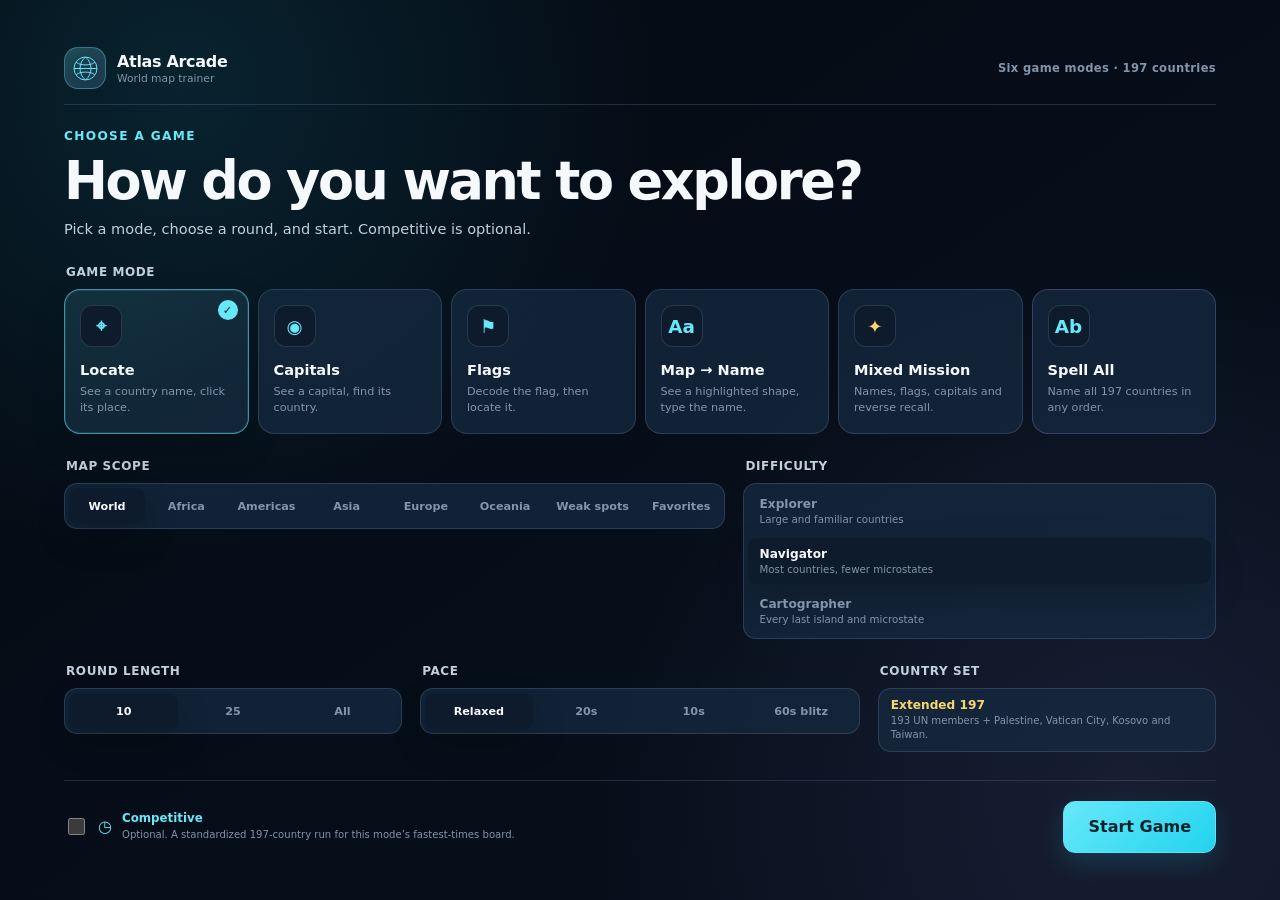
